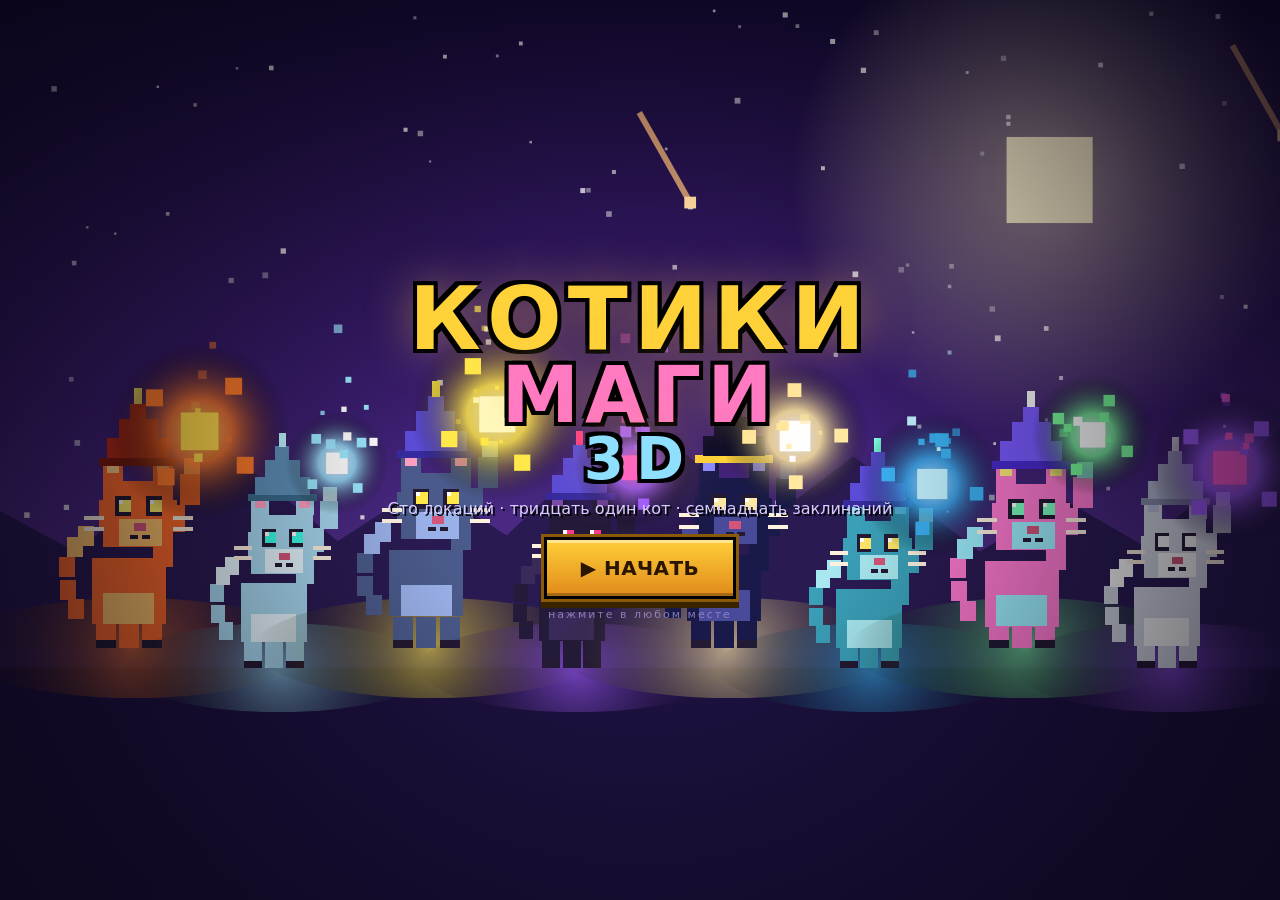
==== igra.html @ 692558d0 "Add files via upload" ====
<!DOCTYPE html>
<!--
  КОТИКИ МАГИ 3D — вся игра в одном файле.
  Открывается двойным щелчком, интернет не нужен.
  Сервер и совместная игра сюда не помещаются:
  для них запускайте ИГРАТЬ.bat из папки игры.
-->

<html lang="ru">
<head>
<meta charset="utf-8">
<meta http-equiv="Cache-Control" content="no-cache, no-store, must-revalidate">
<meta name="viewport" content="width=device-width, initial-scale=1, user-scalable=no, viewport-fit=cover">

<title>Котики Маги 3D — пиксельная 3D-игра про котов-магов</title>

<!-- Чтобы игру находили поисковики и красиво показывали ссылки -->
<meta name="description" content="Котики Маги 3D — бесплатная браузерная игра: 130 локаций, 31 кот-маг, 17 заклинаний, питомцы и совместная игра с друзьями. Играть прямо в браузере, без установки.">
<meta name="keywords" content="котики маги 3d, игра про котов, браузерная игра, пиксельная 3d игра, играть бесплатно, коты маги, воксельная игра">
<meta name="author" content="Котики Маги 3D">
<meta name="theme-color" content="#2a1a5a">
<link rel="canonical" href="./">

<!-- Карточка при отправке ссылки в мессенджер или соцсеть -->
<meta property="og:type" content="website">
<meta property="og:site_name" content="Котики Маги 3D">
<meta property="og:title" content="Котики Маги 3D — играть бесплатно в браузере">
<meta property="og:description" content="130 локаций, 31 кот-маг, 17 заклинаний и игра вдвоём. Открыл и играешь — ничего скачивать не нужно.">
<meta property="og:image" content="cover.png">
<meta property="og:locale" content="ru_RU">
<meta name="twitter:card" content="summary_large_image">
<meta name="twitter:title" content="Котики Маги 3D">
<meta name="twitter:description" content="Пиксельная 3D-игра про котов-магов. Играть в браузере бесплатно.">
<meta name="twitter:image" content="cover.png">

<!-- Чтобы игру можно было поставить значком на телефон -->
<link rel="manifest" href="manifest.json">
<link rel="apple-touch-icon" href="icon-192.png">
<meta name="mobile-web-app-capable" content="yes">
<meta name="apple-mobile-web-app-capable" content="yes">
<meta name="apple-mobile-web-app-status-bar-style" content="black-translucent">
<meta name="apple-mobile-web-app-title" content="Котики Маги 3D">
<link rel="icon" href="data:image/svg+xml,<svg xmlns='http://www.w3.org/2000/svg' viewBox='0 0 100 100'><text y='.9em' font-size='90'>🐱</text></svg>">
<style>
/* ============================================================
   КОТИКИ МАГИ 3D — интерфейс (пиксельно-кубический стиль)
   ============================================================ */
:root{
  --ink:#0d0a1a;
  --ink2:#171130;
  --panel:#1d1640;
  --panel2:#261c52;
  --gold:#ffd23a;
  --gold-d:#c9971a;
  --mint:#6ae0a8;
  --pink:#ff7ac0;
  --cyan:#6ae0ff;
  --red:#ff4a5a;
  --orange:#ff9a3a;
  --violet:#a06aff;
  --text:#f2ecff;
  --dim:#a79cd0;
  --edge:#000;
}

*{box-sizing:border-box;margin:0;padding:0}
html,body{width:100%;height:100%;overflow:hidden;background:#05040c}
body{
  font-family:"Trebuchet MS","Segoe UI Semibold","Segoe UI",system-ui,sans-serif;
  color:var(--text);
  -webkit-font-smoothing:none;
  user-select:none;
  cursor:default;
}
#app{position:fixed;inset:0}

canvas#gl{position:absolute;inset:0;width:100%;height:100%;display:block;image-rendering:pixelated;image-rendering:crisp-edges}
canvas#fx{position:absolute;inset:0;width:100%;height:100%;display:block;pointer-events:none;image-rendering:pixelated}

.hidden{display:none !important}

/* ---------- общие кнопки ---------- */
.btn{
  font:inherit;font-weight:700;font-size:17px;letter-spacing:.4px;
  color:var(--text);
  background:linear-gradient(180deg,var(--panel2),var(--panel));
  border:0;padding:11px 20px;cursor:pointer;
  box-shadow:
    0 0 0 3px var(--edge),
    0 0 0 6px #3a2d78,
    0 6px 0 6px #120c2c,
    inset 0 3px 0 rgba(255,255,255,.13),
    inset 0 -3px 0 rgba(0,0,0,.35);
  transition:transform .06s, filter .12s;
  image-rendering:pixelated;
}
.btn:hover{filter:brightness(1.22);transform:translateY(-2px)}
.btn:active{transform:translateY(2px);box-shadow:0 0 0 3px var(--edge),0 0 0 6px #3a2d78,0 2px 0 6px #120c2c,inset 0 3px 0 rgba(0,0,0,.3)}
.btn:disabled{filter:grayscale(.8) brightness(.6);cursor:not-allowed;transform:none}
.btn-big{font-size:24px;padding:16px 34px;
  background:linear-gradient(180deg,#ffcf3a,#e08a1a);color:#2a1600;
  box-shadow:0 0 0 3px var(--edge),0 0 0 6px #8a5a08,0 6px 0 6px #3a2400,inset 0 3px 0 rgba(255,255,255,.45),inset 0 -3px 0 rgba(0,0,0,.25)}
.btn-danger{background:linear-gradient(180deg,#ff5a6a,#b02030);box-shadow:0 0 0 3px var(--edge),0 0 0 6px #7a1420,0 6px 0 6px #3a0a10,inset 0 3px 0 rgba(255,255,255,.25)}
.btn-good{background:linear-gradient(180deg,#6ae0a8,#2a9a68);color:#062218;box-shadow:0 0 0 3px var(--edge),0 0 0 6px #1c6a48,0 6px 0 6px #072c1e,inset 0 3px 0 rgba(255,255,255,.35)}
.btn-ghost{background:linear-gradient(180deg,#2a2350,#1a1438);font-size:15px;padding:9px 16px}
.btn-back{font-size:15px;padding:8px 14px}
.btn-sm{font-size:14px;padding:7px 12px}

kbd{
  display:inline-block;background:#2a2150;border:0;padding:1px 7px;margin:0 1px;
  font:inherit;font-size:.86em;font-weight:700;color:var(--gold);
  box-shadow:0 0 0 2px #000,0 2px 0 2px #0d0a20;
}

/* ============================================================
   HUD
   ============================================================ */
#hud{position:absolute;inset:0;pointer-events:none;z-index:5}

#hud-tl{position:absolute;left:18px;top:16px;display:flex;gap:12px;align-items:flex-start}
.cat-badge{
  width:62px;height:62px;display:grid;place-items:center;font-size:34px;
  background:linear-gradient(180deg,#3a2d78,#221a4e);
  box-shadow:0 0 0 3px #000,0 0 0 6px var(--gold),0 0 22px rgba(255,210,60,.3);
}
.bars{display:flex;flex-direction:column;gap:5px}
.bar{
  position:relative;width:246px;height:20px;background:#0c0820;
  box-shadow:0 0 0 3px #000, inset 0 0 0 2px #2a2050;
  overflow:hidden;
}
.bar i{display:block;height:100%;width:100%;transition:width .18s ease-out;
  background-size:14px 100%;
  background-image:linear-gradient(90deg,rgba(255,255,255,.16) 0 2px,transparent 2px 14px);
}
.bar span{position:absolute;inset:0;display:grid;place-items:center;font-size:12.5px;font-weight:700;
  text-shadow:1px 1px 0 #000,-1px 1px 0 #000,1px -1px 0 #000,-1px -1px 0 #000;letter-spacing:.3px}
.bar-hp i{background-color:#ff3a52}
.bar-mana i{background-color:#3a8aff}
.bar-energy i{background-color:#ffc42a}
.bar-xp{height:13px;width:246px}
.bar-xp i{background-color:#8affc0}
.bar-xp span{font-size:10.5px}

#hud-tr{position:absolute;right:18px;top:16px;display:flex;flex-direction:column;gap:8px;align-items:flex-end}
.chip{
  display:inline-flex;align-items:center;gap:7px;padding:7px 13px;font-weight:800;font-size:16px;
  background:linear-gradient(180deg,#2a2158,#1a1440);
  box-shadow:0 0 0 3px #000,0 0 0 5px #3a2d78;
}
.chip-gold{color:var(--gold)}
.chip-key{color:#ffe08a}
.chip-sp{color:var(--mint)}

#objectives{
  margin-top:4px;min-width:220px;padding:11px 14px;font-size:14.5px;line-height:1.65;
  background:rgba(13,10,26,.74);
  box-shadow:0 0 0 3px #000,0 0 0 5px #3a2d78;
}
#objectives .obj{display:flex;justify-content:space-between;gap:16px}
#objectives .obj b{color:var(--gold)}
#objectives .obj.done b{color:var(--mint)}
#objectives .obj-title{color:var(--cyan);font-weight:800;margin-bottom:5px;font-size:13px;letter-spacing:.5px}

#climate{
  position:absolute;left:18px;top:104px;display:flex;align-items:center;gap:8px;
  padding:5px 12px;background:rgba(13,10,26,.80);box-shadow:0 0 0 2px #000,0 0 0 4px #3a2d78;
  font-size:13px;font-weight:800;white-space:nowrap;
}
#climate.cold{box-shadow:0 0 0 2px #000,0 0 0 4px #4ac8ff}
#climate.hot{box-shadow:0 0 0 2px #000,0 0 0 4px #ff7a2a}
#climate.danger{animation:clpulse .7s ease-in-out infinite}
@keyframes clpulse{0%,100%{filter:brightness(1)}50%{filter:brightness(1.7)}}
.cl-icons{font-size:16px;letter-spacing:1px}
.cl-icons .off{opacity:.22;filter:grayscale(1)}
.cl-label{color:var(--dim);font-size:12px}
.cl-label b{color:var(--text)}

#hud-status{position:absolute;left:18px;top:142px;display:flex;flex-direction:column;gap:5px;font-size:14px;font-weight:700}
.st-tag{padding:4px 11px;background:rgba(13,10,26,.78);box-shadow:0 0 0 2px #000;display:inline-flex;gap:7px;align-items:center;width:max-content}
.st-speed{color:var(--cyan)}
.st-hide{color:var(--mint)}
.st-burn{color:var(--orange)}
.st-freeze{color:var(--cyan)}
.st-poison{color:#9de04a}
.st-rest{color:var(--pink)}
.st-dash{color:#ffd8a0}
@keyframes pop{0%{transform:scale(1)}40%{transform:scale(1.28)}100%{transform:scale(1)}}
.pop{animation:pop .3s}

#hud-buttons{position:absolute;left:50%;top:16px;transform:translateX(-50%);display:flex;gap:8px;pointer-events:auto}
.hbtn{
  width:48px;height:48px;font-size:22px;line-height:1;cursor:pointer;border:0;
  touch-action:manipulation;
  background:linear-gradient(180deg,#2a2158,#171038);color:var(--text);
  box-shadow:0 0 0 3px #000,0 0 0 5px #3a2d78,0 4px 0 5px #120c2c;
  transition:transform .07s,filter .12s;
}
.hbtn:hover{filter:brightness(1.35);transform:translateY(-2px)}
.hbtn:active{transform:translateY(2px)}

/* ---------- компактные сворачиваемые панели ---------- */
#hud{--hud-scale:1}
.hudbar{
  position:absolute;display:flex;flex-direction:column;align-items:center;gap:4px;
  pointer-events:auto;z-index:6;
}
.hudbar.pos-bc{left:50%;bottom:12px;transform:translateX(-50%) scale(var(--hud-scale));transform-origin:bottom center}
.hudbar.pos-bl{left:14px;bottom:12px;transform:scale(var(--hud-scale));transform-origin:bottom left}
.hudbar.pos-br{right:14px;bottom:12px;transform:scale(var(--hud-scale));transform-origin:bottom right}
.hudbar.pos-lm{left:14px;top:52%;transform:translateY(-50%) scale(var(--hud-scale));transform-origin:left center}
.hudbar.pos-rm{right:14px;top:52%;transform:translateY(-50%) scale(var(--hud-scale));transform-origin:right center}
.hudbar.pos-lm .bar-body,.hudbar.pos-rm .bar-body{flex-direction:column}
.hudbar.pos-lm .bar-view,.hudbar.pos-rm .bar-view{flex-direction:column}
.hudbar.pos-lm .bar-nav,.hudbar.pos-rm .bar-nav{width:100%}

.bar-body{display:flex;align-items:center;gap:5px}
.bar-view{display:flex;gap:6px;flex-wrap:wrap;justify-content:center;
  max-width:min(78vw,900px);max-height:70vh;align-content:center}
.bar-nav{
  font:inherit;font-weight:800;font-size:15px;line-height:1;color:var(--gold);
  background:linear-gradient(180deg,#2a2158,#171038);border:0;cursor:pointer;
  padding:0;width:22px;height:52px;
  box-shadow:0 0 0 2px #000,0 0 0 4px #3a2d78;
}
.bar-nav:hover{filter:brightness(1.4)}
.bar-nav:active{transform:translateY(1px)}

.bar-foot{display:flex;align-items:center;gap:6px}
.bar-label{
  font-size:12px;font-weight:800;color:var(--cyan);white-space:nowrap;
  background:rgba(10,8,20,.72);padding:2px 8px;box-shadow:0 0 0 2px #000;
  max-width:170px;overflow:hidden;text-overflow:ellipsis;
}
.bar-toggle{
  font:inherit;font-weight:800;font-size:12px;line-height:1;color:var(--text);
  background:linear-gradient(180deg,#2a2158,#171038);border:0;cursor:pointer;
  padding:3px 10px;box-shadow:0 0 0 2px #000,0 0 0 4px #3a2d78;
}
.bar-toggle:hover{filter:brightness(1.4)}
.hudbar.collapsed .bar-nav{display:none}
.hudbar.collapsed .bar-label{display:none}

/* плитка (заклинание или способность) */
.tile{
  width:54px;height:54px;position:relative;display:grid;place-items:center;font-size:25px;
  background:linear-gradient(180deg,#2a2158,#171038);
  box-shadow:0 0 0 2px #000,0 0 0 4px #3a2d78;cursor:pointer;
}
.tile:hover{filter:brightness(1.25)}
.tile .k{position:absolute;top:1px;left:4px;font-size:10px;font-weight:800;color:var(--dim)}
.tile .cost{position:absolute;bottom:1px;right:4px;font-size:10px;font-weight:800;color:#7ab8ff}
.tile .cdn{position:absolute;bottom:1px;right:4px;font-size:10px;font-weight:800;color:#ff9a9a}
.tile .cd{position:absolute;inset:0;background:rgba(0,0,0,.74);transform-origin:bottom;pointer-events:none}
.tile.sel{box-shadow:0 0 0 2px #000,0 0 0 4px var(--gold),0 0 16px rgba(255,210,60,.6);transform:translateY(-4px)}
.tile.no-mana{filter:grayscale(.7) brightness(.62)}
.tile.ready{box-shadow:0 0 0 2px #000,0 0 0 4px var(--mint)}
.tile.on{box-shadow:0 0 0 2px #000,0 0 0 4px var(--gold),0 0 16px rgba(255,210,60,.65)}

#hud-controls{
  position:absolute;left:50%;top:150px;transform:translateX(-50%);
  font-size:12px;color:#bdb2e0;max-width:76vw;text-align:center;line-height:1.7;
  background:rgba(10,8,20,.62);padding:5px 14px;box-shadow:0 0 0 2px #000;
  transition:opacity .8s;
}
#hud-controls.faded{opacity:0;pointer-events:none}

#hurt-vignette{position:absolute;inset:0;pointer-events:none;opacity:0;
  background:radial-gradient(ellipse at center,transparent 45%,rgba(255,20,50,.75) 100%);
  transition:opacity .32s}
#hide-vignette{position:absolute;inset:0;pointer-events:none;opacity:0;
  background:radial-gradient(ellipse at center,transparent 40%,rgba(20,80,40,.72) 100%);
  transition:opacity .5s}

/* ============================================================
   ЭКРАНЫ
   ============================================================ */
#screens{position:absolute;inset:0;z-index:10;pointer-events:none}
.screen{position:absolute;inset:0;display:none;place-items:center;pointer-events:auto;overflow:auto;padding:24px}
.screen.active{display:grid}
.screen.dim{background:rgba(6,4,14,.82)}
#scr-locations.active,#scr-shop.active,#scr-pets.active,#scr-skills.active,
#scr-cats.active,#scr-inv.active,#scr-settings.active,#scr-help.active,#scr-loading.active{
  background:
    radial-gradient(1200px 700px at 50% -10%,rgba(120,80,220,.42),transparent 65%),
    linear-gradient(180deg,rgba(18,12,44,.94),rgba(7,5,15,.97));
}
/* главное меню — сквозь него видно живую 3D-сцену с котом */
#scr-menu.active{
  background:
    radial-gradient(900px 600px at 50% 8%,rgba(120,80,220,.30),transparent 70%),
    linear-gradient(180deg,rgba(14,9,34,.72) 0%,rgba(14,9,34,.35) 42%,rgba(7,5,15,.80) 100%);
  align-content:start;
  padding-top:min(7vh,70px);
}

/* ---------- главное меню ---------- */
.menu-wrap{text-align:center;padding:20px}
.title{font-size:clamp(46px,9vw,110px);line-height:.94;letter-spacing:5px;margin-bottom:6px;display:flex;flex-direction:column}
.title span{display:block;text-shadow:
   4px 0 0 #000,-4px 0 0 #000,0 4px 0 #000,0 -4px 0 #000,
   4px 4px 0 #000,-4px -4px 0 #000,4px -4px 0 #000,-4px 4px 0 #000,
   0 10px 0 #2a1a60, 0 16px 26px rgba(0,0,0,.6);}
.title .t1{color:var(--gold)}
.title .t2{color:var(--pink)}
.title .t3{color:var(--cyan);font-size:.5em;letter-spacing:14px;margin-top:2px}
.subtitle{color:var(--dim);font-size:17px;margin-bottom:30px;letter-spacing:.6px}
.menu-buttons{display:flex;flex-wrap:wrap;gap:13px;justify-content:center;max-width:640px;margin:0 auto}
.menu-buttons .btn-big{flex-basis:100%;margin-bottom:8px}
.menu-stats{margin-top:26px;color:var(--dim);font-size:14px;line-height:1.9}
.menu-stats b{color:var(--gold)}

/* ---------- панели ---------- */
.panel{
  width:min(840px,96vw);max-height:92vh;display:flex;flex-direction:column;
  background:linear-gradient(180deg,#1d1640,#140e30);
  box-shadow:0 0 0 4px #000,0 0 0 8px #3a2d78,0 18px 0 8px rgba(0,0,0,.45),0 0 60px rgba(120,80,220,.25);
}
.panel-wide{width:min(1180px,97vw)}
.panel-narrow{width:min(480px,94vw)}
.panel-head{display:flex;align-items:center;gap:16px;padding:14px 18px;background:rgba(0,0,0,.32);box-shadow:inset 0 -3px 0 #3a2d78}
.panel-head h2{flex:1;text-align:center;font-size:23px;letter-spacing:2.4px;color:var(--gold);
  text-shadow:2px 2px 0 #000,-2px 2px 0 #000,2px -2px 0 #000,-2px -2px 0 #000}
.head-right{min-width:120px;display:flex;justify-content:flex-end}
.panel-body{padding:18px;overflow-y:auto;overflow-x:hidden}
.panel-body.col{display:flex;flex-direction:column;gap:12px;align-items:stretch}

.panel-body::-webkit-scrollbar{width:14px}
.panel-body::-webkit-scrollbar-track{background:#0c0820}
.panel-body::-webkit-scrollbar-thumb{background:#3a2d78;box-shadow:inset 0 0 0 2px #000}

/* ---------- вкладки ---------- */
.tabs{display:flex;gap:6px;padding:12px 18px 0;flex-wrap:wrap}
.tab{font:inherit;font-weight:700;font-size:15px;color:var(--dim);background:#1a1438;border:0;padding:9px 17px;cursor:pointer;
  box-shadow:0 0 0 2px #000}
.tab:hover{color:var(--text);background:#241c50}
.tab.active{color:#2a1600;background:linear-gradient(180deg,#ffcf3a,#e0a01a);box-shadow:0 0 0 2px #000,0 0 0 4px #8a5a08}

/* ---------- локации ---------- */
.loc-legend{display:flex;gap:20px;justify-content:center;padding:10px;font-size:13.5px;color:var(--dim)}
.loc-legend .dot{display:inline-block;width:12px;height:12px;margin-right:5px;box-shadow:0 0 0 2px #000;vertical-align:-1px}
.dot.done{background:var(--mint)}.dot.open{background:var(--gold)}.dot.lock{background:#4a4270}.dot.boss{background:var(--red)}

.region{margin-bottom:22px}
.region-head{display:flex;align-items:center;gap:12px;margin-bottom:10px;padding-bottom:6px;box-shadow:inset 0 -2px 0 #3a2d78}
.region-head h3{font-size:18px;letter-spacing:1.2px;color:var(--cyan)}
.region-head .prog{margin-left:auto;font-size:13px;color:var(--dim)}
.loc-grid{display:grid;grid-template-columns:repeat(10,1fr);gap:8px}
@media(max-width:900px){.loc-grid{grid-template-columns:repeat(5,1fr)}}
.loc{
  position:relative;aspect-ratio:1;display:flex;flex-direction:column;align-items:center;justify-content:center;
  background:linear-gradient(180deg,#2a2158,#181038);cursor:pointer;font-weight:800;
  box-shadow:0 0 0 2px #000,0 0 0 4px #3a2d78;transition:transform .08s,filter .12s;
}
.loc:hover{transform:translateY(-3px) scale(1.05);filter:brightness(1.3);z-index:2}
.loc .n{font-size:20px}
.loc .st{font-size:11px;letter-spacing:-1px;color:var(--gold);height:12px}
.loc.locked{filter:grayscale(.9) brightness(.45);cursor:not-allowed}
.loc.locked:hover{transform:none}
.loc.open{box-shadow:0 0 0 2px #000,0 0 0 4px var(--gold)}
.loc.done{background:linear-gradient(180deg,#2a6a52,#14402e);box-shadow:0 0 0 2px #000,0 0 0 4px var(--mint)}
.loc.boss{background:linear-gradient(180deg,#6a1a2a,#3a0a18);box-shadow:0 0 0 2px #000,0 0 0 4px var(--red)}
.loc.boss.done{background:linear-gradient(180deg,#6a4a1a,#3a2a08);box-shadow:0 0 0 2px #000,0 0 0 4px var(--gold)}
.loc .crown{position:absolute;top:-8px;font-size:14px}

/* экран котов: слева живой 3D-персонаж, справа список */
#scr-cats.active{
  justify-items:end;
  background:linear-gradient(90deg,
    rgba(14,9,34,.15) 0%,rgba(14,9,34,.35) 30%,rgba(9,6,20,.90) 52%,rgba(7,5,15,.96) 100%);
}
#scr-cats .panel{width:min(680px,58vw)}
/* на преображении и в магазине кот стоит там же, слева */
#scr-dress.active,#scr-shop.active{
  justify-items:end;
  background:linear-gradient(90deg,
    rgba(14,9,34,.15) 0%,rgba(14,9,34,.35) 26%,rgba(9,6,20,.90) 48%,rgba(7,5,15,.96) 100%);
}
#scr-dress .panel{width:min(620px,54vw)}
#scr-shop .panel{width:min(760px,62vw)}
@media(max-width:900px){
  #scr-cats.active{justify-items:center;background:linear-gradient(180deg,rgba(14,9,34,.3) 0%,rgba(7,5,15,.95) 30%)}
  #scr-cats .panel{width:min(840px,96vw)}
  #scr-dress.active,#scr-shop.active{justify-items:center;
    background:linear-gradient(180deg,rgba(14,9,34,.3) 0%,rgba(7,5,15,.95) 32%)}
  #scr-dress .panel,#scr-shop .panel{width:min(840px,96vw)}
}

/* ---------- карточки (магазин / питомцы / коты) ---------- */
.cards{display:grid;grid-template-columns:repeat(auto-fill,minmax(268px,1fr));gap:14px}
.card{
  display:flex;gap:12px;padding:13px;background:linear-gradient(180deg,#241c50,#181038);
  box-shadow:0 0 0 2px #000,0 0 0 4px #3a2d78;
}
.card.owned{box-shadow:0 0 0 2px #000,0 0 0 4px var(--mint)}
.card.locked{filter:grayscale(.55) brightness(.75)}
.card .ico{width:56px;height:56px;min-width:56px;display:grid;place-items:center;font-size:30px;
  background:#0e0a22;box-shadow:0 0 0 2px #000}
.card .info{flex:1;min-width:0}
.card .nm{font-weight:800;font-size:16px;margin-bottom:3px;color:var(--text)}
.card .ds{font-size:12.5px;color:var(--dim);line-height:1.45;margin-bottom:8px}
.card .row{display:flex;align-items:center;gap:8px;flex-wrap:wrap}
.price{color:var(--gold);font-weight:800;font-size:15px}
.tagline{font-size:12px;color:var(--mint);font-weight:700}
.tag-lock{font-size:12px;color:var(--dim)}

/* ---------- слоты питомцев ---------- */
.slots{display:flex;gap:14px;justify-content:center;padding:16px 18px 4px}
.slot{
  width:120px;height:132px;display:flex;flex-direction:column;align-items:center;justify-content:center;gap:5px;
  background:linear-gradient(180deg,#241c50,#141030);cursor:pointer;
  box-shadow:0 0 0 2px #000,0 0 0 4px #3a2d78;position:relative;
}
.slot.filled{box-shadow:0 0 0 2px #000,0 0 0 4px var(--mint)}
.slot .em{font-size:34px}
.slot .nm{font-size:12.5px;font-weight:800;text-align:center;padding:0 4px}
.slot .lv{font-size:11px;color:var(--gold)}
.slot .empty{font-size:12.5px;color:var(--dim)}
.slot .x{position:absolute;top:2px;right:5px;font-size:14px;color:var(--red);font-weight:800}

.petbar{height:8px;width:90px;background:#0c0820;box-shadow:0 0 0 2px #000;margin-top:2px}
.petbar i{display:block;height:100%;background:#8affc0}

/* ---------- навыки ---------- */
.skill{display:flex;align-items:center;gap:14px;padding:12px;margin-bottom:10px;
  background:linear-gradient(180deg,#241c50,#181038);box-shadow:0 0 0 2px #000,0 0 0 4px #3a2d78}
.skill .ico{width:48px;height:48px;min-width:48px;display:grid;place-items:center;font-size:25px;background:#0e0a22;box-shadow:0 0 0 2px #000}
.skill .info{flex:1}
.skill .nm{font-weight:800;font-size:16px}
.skill .ds{font-size:12.5px;color:var(--dim)}
.pips{display:flex;gap:3px;margin-top:6px;flex-wrap:wrap}
.pip{width:11px;height:11px;background:#2a2050;box-shadow:0 0 0 2px #000}
.pip.on{background:var(--mint)}

/* ---------- инвентарь ---------- */
.inv-grid{display:grid;grid-template-columns:repeat(auto-fill,minmax(96px,1fr));gap:10px}
.islot{
  position:relative;aspect-ratio:1;display:flex;flex-direction:column;align-items:center;justify-content:center;gap:3px;
  background:linear-gradient(180deg,#241c50,#141030);box-shadow:0 0 0 2px #000,0 0 0 4px #3a2d78;cursor:pointer;
}
.islot:hover{filter:brightness(1.3)}
.islot .em{font-size:29px}
.islot .nm{font-size:10.5px;text-align:center;color:var(--dim);padding:0 3px;line-height:1.15}
.islot .n{position:absolute;bottom:2px;right:5px;font-weight:800;font-size:13px;color:var(--gold)}
.empty-note{color:var(--dim);text-align:center;padding:40px;font-size:16px}

/* ---------- настройки ---------- */
.set{display:flex;align-items:center;gap:14px;padding:11px 4px;box-shadow:inset 0 -2px 0 #2a2050}
.set label{flex:1;font-weight:700;font-size:15px}
.set input[type=range]{width:210px;accent-color:var(--gold)}
.set .val{width:64px;text-align:right;color:var(--gold);font-weight:800}
.seg{display:flex;gap:5px}
.seg button{font:inherit;font-weight:700;font-size:14px;color:var(--dim);background:#1a1438;border:0;padding:7px 14px;cursor:pointer;box-shadow:0 0 0 2px #000}
.seg button.on{color:#2a1600;background:linear-gradient(180deg,#ffcf3a,#e0a01a)}

/* ---------- помощь ---------- */
.keys-grid{display:grid;grid-template-columns:repeat(auto-fill,minmax(300px,1fr));gap:9px}
.krow{display:flex;align-items:center;gap:12px;padding:9px 12px;background:rgba(0,0,0,.28);box-shadow:0 0 0 2px #000}
.krow .k{min-width:104px;text-align:center}
.krow .d{font-size:14px;color:var(--dim)}
.help-note{margin:16px 0 8px;color:var(--cyan);font-weight:800;font-size:16px;letter-spacing:1px}
.help-p{font-size:14.5px;color:var(--dim);line-height:1.75;margin-bottom:10px}
.help-p b{color:var(--gold)}

/* ---------- победа / поражение ---------- */
.stars{font-size:42px;text-align:center;letter-spacing:8px;margin:6px 0 12px}
.result-rows{display:flex;flex-direction:column;gap:7px;margin-bottom:14px}
.rrow{display:flex;justify-content:space-between;padding:7px 12px;background:rgba(0,0,0,.3);box-shadow:0 0 0 2px #000;font-size:15px}
.rrow b{color:var(--gold)}
.death-reason{text-align:center;color:var(--dim);font-size:15.5px;margin-bottom:12px;line-height:1.6}

/* ---------- загрузка ---------- */
.loading{text-align:center}
.loading-cat{font-size:76px;animation:hop .7s infinite ease-in-out}
@keyframes hop{0%,100%{transform:translateY(0) scaleY(1)}45%{transform:translateY(-22px) scaleY(1.06)}}
.loading-text{margin-top:12px;color:var(--gold);font-size:19px;letter-spacing:1.4px}
.loading-bar{margin:18px auto 0;width:280px;height:16px;background:#0c0820;box-shadow:0 0 0 3px #000}
.loading-bar i{display:block;height:100%;width:0;background:linear-gradient(90deg,#ffd23a,#ff7ac0);transition:width .2s}

/* ---------- уведомления ---------- */
#toasts{position:absolute;left:50%;top:88px;transform:translateX(-50%);z-index:20;
  display:flex;flex-direction:column;gap:7px;align-items:center;pointer-events:none}
.toast{
  padding:10px 20px;font-weight:700;font-size:15.5px;background:rgba(13,10,26,.93);
  box-shadow:0 0 0 3px #000,0 0 0 5px #3a2d78;
  animation:tin .28s ease-out;white-space:nowrap;max-width:90vw;overflow:hidden;text-overflow:ellipsis;
}
@keyframes tin{from{opacity:0;transform:translateY(-14px) scale(.94)}to{opacity:1;transform:none}}
.toast.good{box-shadow:0 0 0 3px #000,0 0 0 5px var(--mint);color:var(--mint)}
.toast.warn{box-shadow:0 0 0 3px #000,0 0 0 5px var(--orange);color:var(--orange)}
.toast.bad{box-shadow:0 0 0 3px #000,0 0 0 5px var(--red);color:#ff8a9a}
.toast.info{color:var(--cyan)}
.toast.fade{opacity:0;transition:opacity .4s,transform .4s;transform:translateY(-10px)}

#bigmsg{position:absolute;inset:0;display:grid;place-items:center;z-index:22;pointer-events:none;
  background:radial-gradient(circle at center,rgba(255,210,60,.16),transparent 60%)}
.bm-inner{text-align:center;animation:bmin .4s ease-out}
@keyframes bmin{from{opacity:0;transform:scale(.7)}to{opacity:1;transform:none}}
.bm-inner h3{font-size:38px;color:var(--gold);letter-spacing:2px;
  text-shadow:3px 3px 0 #000,-3px 3px 0 #000,3px -3px 0 #000,-3px -3px 0 #000,0 8px 24px rgba(0,0,0,.7)}
.bm-inner p{margin-top:10px;font-size:21px;color:var(--mint);font-weight:700;
  text-shadow:2px 2px 0 #000,-2px 2px 0 #000,2px -2px 0 #000,-2px -2px 0 #000}


/* ---------- колесо и сундуки ---------- */
.wheel-wrap{display:flex;flex-direction:column;align-items:center;gap:14px;margin-bottom:26px}
.wheel-outer{position:relative;width:260px;height:260px}
.wheel{
  width:260px;height:260px;border-radius:50%;
  box-shadow:0 0 0 6px #000,0 0 0 12px var(--gold),0 0 40px rgba(255,210,60,.35);
  transition:transform 4.2s cubic-bezier(.12,.72,.16,1);
}
.wheel-pin{
  position:absolute;left:50%;top:-14px;transform:translateX(-50%);
  width:0;height:0;border-left:15px solid transparent;border-right:15px solid transparent;
  border-top:28px solid var(--gold);filter:drop-shadow(0 0 3px #000);z-index:2;
}
.wheel-hub{
  position:absolute;left:50%;top:50%;transform:translate(-50%,-50%);
  width:74px;height:74px;border-radius:50%;display:grid;place-items:center;font-size:32px;
  background:linear-gradient(180deg,#2a2158,#141030);box-shadow:0 0 0 4px #000,0 0 0 8px var(--gold);
}
.rar-legend{display:flex;flex-wrap:wrap;gap:8px;justify-content:center;margin-bottom:8px}
.rar-chip{display:inline-flex;align-items:center;gap:6px;font-size:12px;font-weight:800;
  padding:3px 10px;background:rgba(0,0,0,.35);box-shadow:0 0 0 2px #000}
.rar-chip i{width:11px;height:11px;box-shadow:0 0 0 2px #000}
.chest-card{position:relative}
.chest-card .ico{font-size:34px}
.chest-odds{font-size:11.5px;color:var(--dim);line-height:1.6;margin-top:5px}
.chest-odds b{color:var(--text)}

/* ---------- экран награды ---------- */
#reveal{position:absolute;inset:0;z-index:40;display:grid;place-items:center;cursor:pointer;
  background:radial-gradient(circle at 50% 55%,rgba(0,0,0,.15),rgba(4,3,10,.92) 70%)}
.rv-glow{position:absolute;inset:0;pointer-events:none;
  background:radial-gradient(circle at 50% 58%,var(--rv) 0%,transparent 55%);
  opacity:.55;animation:rvpulse 2.4s ease-in-out infinite}
@keyframes rvpulse{0%,100%{opacity:.4;transform:scale(1)}50%{opacity:.7;transform:scale(1.06)}}
.rv-burst{position:absolute;left:50%;top:58%;width:10px;height:10px;transform:translate(-50%,-50%);
  border-radius:50%;box-shadow:0 0 0 0 var(--rv);pointer-events:none}
.rv-burst.go{animation:rvburst .7s ease-out}
@keyframes rvburst{0%{box-shadow:0 0 0 0 var(--rv);opacity:.9}100%{box-shadow:0 0 0 640px transparent;opacity:0}}
.rv-top{position:absolute;top:9%;left:0;right:0;text-align:center;pointer-events:none}
.rv-rarity{font-size:clamp(24px,4.6vw,52px);font-weight:800;letter-spacing:7px;color:var(--rv);
  text-shadow:3px 3px 0 #000,-3px 3px 0 #000,3px -3px 0 #000,-3px -3px 0 #000,0 0 30px var(--rv);
  opacity:0;animation:rvin .5s .1s forwards}
.rv-bottom{position:absolute;bottom:9%;left:0;right:0;text-align:center;pointer-events:none;padding:0 16px}
.rv-name{font-size:clamp(22px,3.6vw,40px);font-weight:800;color:#fff;letter-spacing:2px;
  text-shadow:3px 3px 0 #000,-3px 3px 0 #000,3px -3px 0 #000,-3px -3px 0 #000;
  opacity:0;animation:rvin .5s .25s forwards}
.rv-desc{margin-top:8px;font-size:15px;color:var(--dim);max-width:640px;margin-left:auto;margin-right:auto;
  opacity:0;animation:rvin .5s .4s forwards}
.rv-hint{margin-top:14px;font-size:13px;color:#8f86b8;opacity:0;animation:rvin .5s 1.1s forwards}
@keyframes rvin{from{opacity:0;transform:translateY(14px)}to{opacity:1;transform:none}}
.rv-queue{position:absolute;top:14px;right:18px;font-size:14px;font-weight:800;color:var(--gold);
  background:rgba(0,0,0,.5);padding:4px 12px;box-shadow:0 0 0 2px #000}
.rv-icon{font-size:clamp(70px,13vw,150px);filter:drop-shadow(0 0 24px var(--rv))}

/* ---------- слоты сохранений ---------- */
.slot-row{display:flex;align-items:center;gap:14px;padding:14px;margin-bottom:12px;
  background:linear-gradient(180deg,#241c50,#181038);box-shadow:0 0 0 2px #000,0 0 0 4px #3a2d78}
.slot-row.active{box-shadow:0 0 0 2px #000,0 0 0 4px var(--mint)}
.slot-row.empty{filter:grayscale(.4) brightness(.85)}
.slot-row .ico{width:56px;height:56px;min-width:56px;display:grid;place-items:center;font-size:28px;
  background:#0e0a22;box-shadow:0 0 0 2px #000}
.slot-row .info{flex:1;min-width:0}
.slot-row .nm{font-weight:800;font-size:17px}
.slot-row .ds{font-size:12.5px;color:var(--dim);line-height:1.6}

.chip-paw{box-shadow:0 0 0 2px #000,0 0 0 4px var(--mint)}
.chip-sky{box-shadow:0 0 0 2px #000,0 0 0 4px #4a6bd8}
.cat-grow{margin-top:8px;padding:7px 9px;background:rgba(0,0,0,.25);box-shadow:inset 0 0 0 2px #2a2150}
.cat-grow .ch{font-size:11.5px;color:var(--gold);font-weight:800}
.cat-grow .sk{font-size:11.5px;color:var(--mint);line-height:1.5;margin-top:2px}
.cat-grow .lvl{font-size:11px;color:var(--dim);margin-top:3px}
.btn-menu{background:linear-gradient(180deg,#3d2f7a,#2a1f58)}
.btn-home{background:linear-gradient(180deg,#2f6b3d,#1f4a2a)}
.menu-grid{display:grid;grid-template-columns:repeat(auto-fill,minmax(210px,1fr));gap:10px}
.menu-grid .btn{width:100%;text-align:left}
body[data-device="phone"] .menu-grid{grid-template-columns:1fr 1fr;gap:7px}
body[data-device="phone"] .menu-grid .btn{font-size:12px;padding:10px 8px;text-align:center}
.menu-ver{margin-top:8px;font-size:10.5px;color:var(--dim);letter-spacing:1px;opacity:.7}
.room-top{margin-bottom:14px}
.room-top .btn{width:100%;margin-bottom:8px}
.room-list{margin-top:10px}
.q-row .dim{color:var(--dim);font-weight:600;font-size:12px}
.ep-shot.sel{box-shadow:0 0 0 2px #000,0 0 0 4px var(--gold)}
.islot.sel{box-shadow:0 0 0 2px #000,0 0 0 4px var(--gold);transform:translateY(-2px)}
.inv-act{display:flex;align-items:center;gap:12px;flex-wrap:wrap;padding:12px;margin-top:12px;
  background:linear-gradient(180deg,#241c50,#181038);box-shadow:0 0 0 2px #000,0 0 0 4px #3a2d78}
.inv-act.paw{box-shadow:0 0 0 2px #000,0 0 0 4px var(--mint)}
.inv-act .ic{width:48px;height:48px;min-width:48px;display:grid;place-items:center;font-size:26px;
  background:#0e0a22;box-shadow:0 0 0 2px #000}
.inv-act .info{flex:1;min-width:140px}
.inv-act .nm{font-weight:800;font-size:15px}
.inv-act .ds{font-size:12px;color:var(--dim);line-height:1.5}

/* ---------- мини-игры ---------- */
#arena-hud{position:absolute;left:0;right:0;top:0;z-index:14;pointer-events:none;padding:10px;text-align:center}
#arena-hud.hidden{display:none}
.ah-top{display:inline-flex;align-items:center;gap:14px;padding:8px 18px;
  background:rgba(10,8,22,.86);box-shadow:0 0 0 2px #000,0 0 0 4px var(--gold)}
.ah-score{font-size:22px;font-weight:800;color:var(--gold);min-width:34px}
.ah-mid{font-size:15px;font-weight:800;color:var(--text);letter-spacing:1px}
.ah-line{margin-top:7px;font-size:12px;color:#fff;text-shadow:0 2px 0 #000;
  background:rgba(10,8,22,.66);display:inline-block;padding:5px 12px}
.ah-exit{position:absolute;right:12px;top:12px;pointer-events:auto}
body[data-device="phone"] .ah-score{font-size:17px}
body[data-device="phone"] .ah-line{font-size:10.5px}

/* картинка режима */
.srv-where{padding:10px 12px;margin-bottom:10px;text-align:center;
  background:linear-gradient(180deg,#1e2a48,#141d33);box-shadow:0 0 0 2px #000,0 0 0 4px #3a5d9a}
.srv-where .w-t{font-size:10.5px;color:var(--dim);letter-spacing:1px}
.srv-where .w-n{font-size:15px;font-weight:800;color:var(--cyan);margin:2px 0}
.srv-where .w-a{font-size:11px;color:var(--dim);word-break:break-all}
/* в каком сервере кот на самом деле — отдельной строкой, чтобы связь не выдавала себя за игру */
.srv-where .w-in{margin-top:8px;padding-top:7px;border-top:2px solid rgba(0,0,0,.45);
  font-size:12.5px;font-weight:800;color:var(--dim)}
.srv-where .w-in.on{color:var(--mint)}
.mode-in{display:flex;gap:12px;align-items:flex-start}
.mode-pic{display:block;width:100%;height:auto;image-rendering:pixelated;
  box-shadow:0 0 0 2px #000;margin-bottom:8px}
.arena-card{padding:12px;margin-bottom:12px;background:linear-gradient(180deg,#241c50,#181038);
  box-shadow:0 0 0 2px #000,0 0 0 4px #3a2d78}
.arena-card .nm{font-weight:800;font-size:16px;margin-bottom:3px}
.arena-card .ds{font-size:12.5px;color:var(--dim);line-height:1.6;margin-bottom:9px}
.arena-card .btn{width:100%}

/* ---------- кладовка в доме ---------- */
#house-bar{position:absolute;left:0;right:0;top:0;z-index:14;pointer-events:none;padding:10px}
#house-bar.hidden{display:none}
.hb-row{display:flex;gap:8px;justify-content:center;flex-wrap:wrap;margin-bottom:8px}
.hb-btn{
  pointer-events:auto;cursor:pointer;font:inherit;font-size:12.5px;font-weight:800;
  color:var(--text);background:rgba(12,9,26,.86);border:0;padding:9px 13px;
  box-shadow:0 0 0 2px #000,0 0 0 4px #3a2d78;touch-action:manipulation;
}
.hb-btn:hover{box-shadow:0 0 0 2px #000,0 0 0 4px var(--gold)}
.hb-btn b{margin-left:6px;color:var(--gold)}
.hb-ok{box-shadow:0 0 0 2px #000,0 0 0 4px var(--mint)}
.hb-no{box-shadow:0 0 0 2px #000,0 0 0 4px #7a3a4a}
.hb-near .hb-what{color:var(--mint)}
.hb-what{
  pointer-events:none;align-self:center;font-size:12.5px;font-weight:800;color:var(--gold);
  background:rgba(12,9,26,.86);padding:9px 13px;box-shadow:0 0 0 2px #000
}
.hb-list{
  pointer-events:auto;max-width:min(680px,94vw);margin:0 auto;padding:10px;
  display:grid;grid-template-columns:repeat(auto-fill,minmax(96px,1fr));gap:8px;
  background:rgba(10,8,22,.94);box-shadow:0 0 0 2px #000,0 0 0 4px #3a2d78;
  max-height:52vh;overflow-y:auto;
}
.hb-list.hidden{display:none}
.hb-item{
  cursor:pointer;text-align:center;padding:8px 4px;background:#1a1338;
  box-shadow:0 0 0 2px #000;touch-action:manipulation;
}
.hb-item:hover{box-shadow:0 0 0 2px #000,0 0 0 3px var(--gold)}
.hb-item .em{font-size:26px;line-height:1}
.hb-item .nm{font-size:10.5px;margin-top:3px;color:var(--text);line-height:1.3}
.hb-item .n{font-size:10px;color:var(--gold);font-weight:800}
.hb-empty{grid-column:1/-1;text-align:center;font-size:12px;color:var(--dim);padding:10px}
body[data-device="phone"] .hb-btn{font-size:11px;padding:8px 10px}
body[data-device="phone"] .hb-list{grid-template-columns:repeat(auto-fill,minmax(74px,1fr))}

/* ---------- вступительный ролик ---------- */
#cinema{position:absolute;inset:0;z-index:38;pointer-events:none}
#cinema.hidden{display:none}
#cine-fade{position:absolute;inset:0;background:#000;opacity:0;transition:opacity .12s linear}
#cine-bar{position:absolute;left:0;top:0;height:4px;width:100%;background:rgba(0,0,0,.5)}
#cine-bar i{display:block;height:100%;width:0;background:var(--gold);transition:width .2s linear}
#cine-skip{
  position:absolute;right:14px;top:14px;pointer-events:auto;cursor:pointer;
  font:inherit;font-size:13px;font-weight:800;color:var(--text);
  background:rgba(12,9,26,.82);border:0;padding:9px 14px;
  box-shadow:0 0 0 2px #000,0 0 0 4px #3a2d78;touch-action:manipulation;
}
#cine-skip:hover{box-shadow:0 0 0 2px #000,0 0 0 4px var(--gold)}
#cine-band{
  position:absolute;left:0;right:0;bottom:0;padding:26px 20px 24px;
  background:linear-gradient(180deg,rgba(6,4,14,0),rgba(6,4,14,.88) 45%,rgba(6,4,14,.96));
  text-align:center;
}
#cine-text{
  max-width:min(760px,92vw);margin:0 auto;font-size:17px;line-height:1.7;
  color:#fff;text-shadow:0 2px 0 #000,0 0 12px rgba(0,0,0,.9);
  animation:cinein .5s ease-out;
}
@keyframes cinein{from{opacity:0;transform:translateY(8px)}to{opacity:1;transform:none}}
#cine-step{margin-top:8px;font-size:11px;font-weight:800;color:var(--dim);letter-spacing:1px}
body[data-device="phone"] #cine-text{font-size:13px;line-height:1.6}
body[data-device="phone"] #cine-band{padding:18px 14px 16px}
body.touch-mode #cine-skip{font-size:14px;padding:11px 16px}

/* ---------- обучение ---------- */
#tut{position:absolute;inset:0;pointer-events:none;z-index:12}
/* Карточка нарочно маленькая и внизу: она подсказывает, а смотреть
   надо на игру. Точное «дно» ставит сама игра — над панелью заклинаний. */
.tut-card{
  position:absolute;left:50%;bottom:12px;transform:translateX(-50%);
  width:min(560px,94vw);padding:6px 32px 7px;text-align:center;
  background:rgba(13,10,26,.9);box-shadow:0 0 0 2px #000,0 0 0 4px var(--gold);
  animation:tfade .25s ease-out;pointer-events:none;
}
@keyframes tfade{from{opacity:0}to{opacity:1}}
.tut-t{display:flex;align-items:center;justify-content:center;gap:8px;margin-bottom:2px}
.tut-t b{font-size:12px;color:var(--gold);letter-spacing:.5px}
.tut-t .go{font-size:10px;color:var(--mint);font-weight:800;font-style:normal;opacity:.85}
.tut-card p{font-size:11.5px;color:var(--text);line-height:1.5}
.tut-skip{
  position:absolute;right:4px;top:4px;width:26px;height:26px;padding:0;
  font:inherit;font-size:12px;font-weight:800;line-height:1;cursor:pointer;
  color:var(--dim);background:rgba(0,0,0,.5);border:0;box-shadow:0 0 0 2px #000;
  touch-action:manipulation;pointer-events:auto;
}
.tut-skip:hover{color:#fff;background:var(--red)}
.tut-arrow{position:absolute;font-size:34px;transform:translate(-50%,-50%);
  filter:drop-shadow(0 0 6px #000);animation:tarr 1s ease-in-out infinite}
@keyframes tarr{0%,100%{opacity:.75}50%{opacity:1}}

#modal{position:absolute;inset:0;z-index:45;display:grid;place-items:center;
  background:rgba(6,4,14,.86)}
#mo-text{font-size:15.5px;line-height:1.7;text-align:center;color:var(--text)}
.mo-input{
  font:inherit;font-size:16px;font-weight:700;color:var(--text);text-align:center;
  background:#0c0820;border:0;padding:11px 14px;outline:none;
  box-shadow:0 0 0 3px #000,inset 0 0 0 2px #3a2d78;
}
.mo-input:focus{box-shadow:0 0 0 3px #000,inset 0 0 0 2px var(--gold)}
.mo-btns{display:flex;gap:10px;justify-content:center;margin-top:4px}





/* ============================================================
   ТЕЛЕФОН: поворот и ящик с редкими кнопками
   ============================================================ */
#rotate{position:absolute;inset:0;z-index:40;display:none;place-items:center;text-align:center;
  background:linear-gradient(180deg,#2a1a5a,#12081f)}
#rotate.show{display:grid}
.rot-in{max-width:min(420px,88vw);padding:20px}
.rot-ico{font-size:76px;line-height:1;animation:rotspin 2.4s ease-in-out infinite}
@keyframes rotspin{0%,45%{transform:rotate(0)}55%,100%{transform:rotate(90deg)}}
#rotate h2{font-size:22px;letter-spacing:2px;color:var(--gold);margin:12px 0 8px}
#rotate p{font-size:14px;color:var(--dim);line-height:1.7;margin-bottom:16px}

/* ящичек «ещё» */
.tmore-btn{order:99}
.tmore{order:100;display:none;flex-wrap:wrap;gap:6px;justify-content:flex-end;width:100%;
  pointer-events:none;margin-bottom:4px}
.tmore.open{display:flex}
.tmore .tpad{pointer-events:auto;width:54px;height:54px}
.tmore .tpad .ic{font-size:21px}

/* горизонтально: джойстик и кнопки по краям, середина свободна */
@media (orientation:landscape){
  body.touch-mode #touch-stick{left:18px;bottom:16px}
  body.touch-mode #touch-pads{right:16px;bottom:12px;width:min(300px,42vw)}
  body.touch-mode #hud-tl{transform-origin:left top}
  body.touch-mode #spellwrap,body.touch-mode #abilwrap{bottom:auto;top:50%;transform:translateY(-50%)}
}
/* вертикально кнопки крупнее — палец один */
@media (orientation:portrait){
  body.touch-mode #touch-pads{width:min(340px,72vw)}
}


/* ============================================================
   КОШАЧЬИ ВЫХОДКИ
   ============================================================ */
#emote-toggle{position:absolute;right:14px;bottom:194px;z-index:7;width:52px;height:52px;border:0;
  font-size:24px;cursor:pointer;color:var(--text);background:rgba(18,12,40,.66);backdrop-filter:blur(3px);
  box-shadow:0 0 0 2px #000,0 0 0 4px rgba(120,100,200,.5)}
#emote-toggle:hover{filter:brightness(1.3)}
#emote-toggle.gone{display:none}
#emote-toggle.on{box-shadow:0 0 0 2px #000,0 0 0 4px var(--gold)}
#emote-wheel{position:absolute;right:14px;bottom:254px;z-index:8;width:min(300px,90vw);display:none;
  padding:10px;background:rgba(14,9,32,.72);backdrop-filter:blur(6px);
  box-shadow:0 0 0 2px #000,0 0 0 4px rgba(120,100,200,.45)}
#emote-wheel.open{display:block}
.ew-title{font-size:11px;font-weight:800;letter-spacing:1.6px;color:var(--gold);text-align:center;margin-bottom:8px}
.ew-grid{display:grid;grid-template-columns:repeat(4,1fr);gap:5px;
  max-height:min(46vh,320px);overflow-y:auto;padding-right:3px;scrollbar-width:thin}
.ew-grid::-webkit-scrollbar{width:6px}
.ew-grid::-webkit-scrollbar-thumb{background:#4a3a8a}
.ew-btn{border:0;background:rgba(255,255,255,.06);cursor:pointer;padding:7px 2px 4px;
  display:flex;flex-direction:column;align-items:center;gap:2px;position:relative}
.ew-btn:hover{background:rgba(255,210,58,.26)}
.ew-btn .ic{font-size:22px;line-height:1}
.ew-btn .nm{font-size:9.5px;font-weight:700;color:var(--dim);line-height:1.1;text-align:center}
.ew-btn .num{position:absolute;top:1px;left:3px;font-size:9px;font-weight:800;color:var(--gold);opacity:.8}
.ew-hint{margin-top:8px;font-size:10.5px;color:var(--dim);text-align:center;line-height:1.5}
.ew-hint kbd{font-size:10px;padding:1px 4px}
body[data-device="phone"] .ew-grid{grid-template-columns:repeat(3,1fr)}
body[data-device="phone"] .ew-hint{display:none}



/* ============================================================
   ЗАСТАВКА И БОЛЬШАЯ КАРТИНА
   ============================================================ */
#scr-intro{padding:0}
#scr-intro.active{background:#160a34}
#intro-art,#load-art{position:absolute;inset:0;width:100%;height:100%;display:block;
  image-rendering:pixelated}
.intro-over{position:relative;z-index:2;text-align:center;padding:20px;
  display:flex;flex-direction:column;align-items:center;justify-content:center;height:100%}
.intro-title{display:flex;flex-direction:column;gap:2px;line-height:.9;margin-bottom:14px;
  animation:introIn .9s cubic-bezier(.2,1.4,.4,1)}
.intro-title span{letter-spacing:6px;
  text-shadow:4px 4px 0 #000,-4px 4px 0 #000,4px -4px 0 #000,-4px -4px 0 #000,
              0 0 46px rgba(255,200,80,.55)}
.intro-title .i1{font-size:clamp(38px,9vw,88px);color:#ffd23a}
.intro-title .i2{font-size:clamp(34px,8vw,78px);color:#ff7ac0}
.intro-title .i3{font-size:clamp(26px,6vw,58px);color:#8fe0ff;letter-spacing:12px}
@keyframes introIn{from{transform:scale(.55) translateY(30px);opacity:0}
                   to{transform:scale(1) translateY(0);opacity:1}}
.intro-sub{font-size:clamp(12px,2.2vw,16px);color:#d8ccff;margin-bottom:22px;
  text-shadow:2px 2px 0 #000;animation:introIn 1.2s .2s backwards cubic-bezier(.2,1.4,.4,1)}
.intro-go{animation:introPulse 1.8s ease-in-out infinite;font-size:clamp(15px,3vw,20px)}
@keyframes introPulse{0%,100%{transform:scale(1)}50%{transform:scale(1.06)}}
.intro-hint{margin-top:12px;font-size:11px;letter-spacing:2px;color:#a091d0;opacity:.8;
  animation:mhblink 2.2s steps(2) infinite}

/* загрузка поверх картины */
#scr-loading{padding:0}
#scr-loading .loading{position:relative;z-index:2;text-align:center;
  background:rgba(8,4,20,.55);backdrop-filter:blur(2px);padding:18px 28px;
  box-shadow:0 0 0 2px #000,0 0 0 4px rgba(120,100,200,.5)}
#scr-loading .loading-text{font-size:15px;color:var(--gold);letter-spacing:1px;margin-bottom:10px}
.loading-tip{margin-top:10px;font-size:12px;color:var(--dim);max-width:420px;line-height:1.6}

/* ============================================================
   РЕЖИМЫ СЕРВЕРА: табло и итоги
   ============================================================ */
#match-hud{position:absolute;left:50%;top:52px;transform:translateX(-50%);z-index:5;
  min-width:210px;padding:7px 14px;text-align:center;pointer-events:none;
  background:rgba(8,6,20,.72);box-shadow:0 0 0 2px #000,0 0 0 4px rgba(120,100,200,.45)}
#match-hud.hidden{display:none}
.mh-top{display:flex;gap:12px;align-items:baseline;justify-content:center}
.mh-name{font-size:11px;font-weight:800;letter-spacing:1.2px;color:var(--gold)}
.mh-timer{font-size:15px;font-weight:800;color:var(--text);font-variant-numeric:tabular-nums}
.mh-timer.hot{color:#ff8a9a;animation:mhblink .8s steps(2) infinite}
@keyframes mhblink{50%{opacity:.45}}
.mh-teams{display:flex;gap:10px;align-items:center;justify-content:center;margin-top:3px;font-size:15px;font-weight:800}
.mh-teams.hidden{display:none}
.mh-red{color:#ff7a7a}
.mh-blue{color:#7ab0ff}
.mh-goal{font-size:10px;color:var(--dim);font-weight:700}
.mh-board{margin-top:4px;display:flex;flex-direction:column;gap:1px;font-size:11.5px}
.mh-row{display:flex;gap:8px;justify-content:space-between;color:var(--dim)}
.mh-row.me{color:var(--gold);font-weight:800}
.mh-row .k{font-variant-numeric:tabular-nums}
.mh-row.red .n{color:#ff9a9a}
.mh-row.blue .n{color:#9ac4ff}

/* карточки выбора режима */
.mode-card .tagmode{display:inline-block;margin-left:8px;padding:1px 7px;font-size:10px;font-weight:800;
  color:#2a1600;background:linear-gradient(180deg,#ffcf3a,#e0a01a);box-shadow:0 0 0 2px #000}

/* итоги матча */
#scr-match.active{background:radial-gradient(900px 700px at 50% 35%,rgba(255,190,60,.28),transparent 65%),
  linear-gradient(180deg,#2a1a5a,#12081f)}
.place{display:flex;align-items:center;gap:13px;padding:11px 14px;margin-bottom:8px;
  background:linear-gradient(180deg,#241c50,#181038);box-shadow:0 0 0 2px #000,0 0 0 4px #3a2d78}
.place.p1{box-shadow:0 0 0 2px #000,0 0 0 5px #ffd23a}
.place.p2{box-shadow:0 0 0 2px #000,0 0 0 4px #c8ccd8}
.place.p3{box-shadow:0 0 0 2px #000,0 0 0 4px #cd7f32}
.place.me{background:linear-gradient(180deg,#3a2c70,#241a50)}
.place .num{font-size:26px;min-width:44px;text-align:center}
.place .who{flex:1;min-width:0}
.place .who .nm{font-weight:800;font-size:16px}
.place .who .ds{font-size:12px;color:var(--dim)}
.place .cnt{font-size:20px;font-weight:800;color:var(--gold);font-variant-numeric:tabular-nums}
.win-banner{text-align:center;margin-bottom:16px}
.win-banner .ic{font-size:60px;line-height:1;animation:bdbounce 1.4s ease-in-out infinite}
.win-banner .tx{font-size:24px;font-weight:800;letter-spacing:2px;color:var(--gold);
  text-shadow:2px 2px 0 #000,-2px 2px 0 #000,2px -2px 0 #000,-2px -2px 0 #000}
.win-banner .sub{font-size:13px;color:var(--dim);margin-top:5px}
.team-red{color:#ff7a7a}
.team-blue{color:#7ab0ff}


/* ============================================================
   ТЕЛЕФОН: всё компактно, ничего лишнего
   ============================================================ */
body[data-device="phone"] #hud-tl{left:8px;top:7px;gap:6px}
body[data-device="phone"] #hud-tr{right:8px;top:7px;gap:4px}
body[data-device="phone"] .cat-badge{width:30px;height:30px;font-size:16px}
body[data-device="phone"] #hud-tl .bars{gap:2px}
body[data-device="phone"] .bar{width:98px;height:11px;box-shadow:0 0 0 2px #000,inset 0 0 0 1px #2a2050}
body[data-device="phone"] .bar-xp{width:98px;height:7px}
body[data-device="phone"] .bar span{font-size:8px;letter-spacing:0}
body[data-device="phone"] .bar-xp span{font-size:7px}
body[data-device="phone"] .cat-badge{box-shadow:0 0 0 2px #000,0 0 0 3px var(--gold)}
/* кнопки паузы уезжают вниз-влево, чтобы не спорить с полосками */
/* ------------------------------------------------------------
   Раскладка для телефона: всё прижато к краям, середина пустая
   ------------------------------------------------------------ */
/* пауза, сумка, карта — маленькой строкой сверху по центру */
body[data-device="phone"] #hud-buttons{left:50%;top:9px;bottom:auto;transform:translateX(-50%);
  flex-direction:row;gap:5px}
body[data-device="phone"] #hud-buttons .hbtn{width:44px;height:44px;font-size:20px}

/* монеты и задачи — узкой колонкой справа сверху */
body[data-device="phone"] #hud-tr{max-width:96px}
body[data-device="phone"] #objectives{max-height:42px;overflow:hidden}

/* боковые кнопки — вертикально по правому краю, над кнопками действий */
body[data-device="phone"] #who-toggle,
body[data-device="phone"] #chat-toggle,
body[data-device="phone"] #emote-toggle{right:4px;width:36px;height:36px;font-size:16px;
  bottom:auto;box-shadow:0 0 0 2px #000,0 0 0 3px rgba(120,100,200,.5)}
body[data-device="phone"] #who-toggle{top:100px}
body[data-device="phone"] #chat-toggle{top:140px}
body[data-device="phone"] #emote-toggle{top:180px}
body[data-device="phone"] #who-toggle .cnt,
body[data-device="phone"] #chat-toggle .cnt{min-width:15px;height:15px;font-size:9px;top:-4px;right:-4px}

/* панельки открываются влево от своих кнопок */
body[data-device="phone"] #who-panel{right:46px;top:100px;bottom:auto;width:min(190px,50vw)}
body[data-device="phone"] #chat{right:46px;bottom:6px;width:min(230px,48vw)}
body[data-device="phone"] #chat-log{height:84px}
body[data-device="phone"] #emote-wheel{right:46px;top:140px;bottom:auto;width:min(210px,52vw)}

/* кнопки действий чуть уже, чтобы не лезли на середину */
body[data-device="phone"] #touch-pads{right:44px;bottom:6px;width:min(250px,44vw)}
body[data-device="phone"] #touch-stick{left:10px;bottom:10px;width:104px;height:104px}
body[data-device="phone"] .tpad{width:48px;height:48px}
body[data-device="phone"] .tpad.big{width:62px;height:62px}
body[data-device="phone"] .tpad .ic{font-size:21px}
body[data-device="phone"] .tpad.big .ic{font-size:27px}
body[data-device="phone"] .tpad .lb{font-size:7.5px}
body[data-device="phone"] .tmore .tpad{width:42px;height:42px}
body[data-device="phone"] #touch-knob{width:44px;height:44px}

/* заклинания и способности — снизу по центру, между джойстиком и кнопками */
body[data-device="phone"] #spellwrap,
body[data-device="phone"] #abilwrap{transform:scale(.78);transform-origin:bottom center}


body[data-device="phone"] .chip{padding:2px 7px;font-size:10.5px;gap:3px}
body[data-device="phone"] #objectives{padding:5px 8px;font-size:10px;min-width:0}
body[data-device="phone"] #objectives .obj-title{font-size:9.5px;margin-bottom:2px;letter-spacing:0}
body[data-device="phone"] #objectives .obj{gap:8px}
body[data-device="phone"] #climate{transform:scale(.72);transform-origin:left top}
body[data-device="phone"] #hud-status{font-size:10px}
body[data-device="phone"] #match-hud{top:38px;min-width:0;padding:4px 9px}
body[data-device="phone"] .mh-name{font-size:9px;letter-spacing:.4px}
body[data-device="phone"] .mh-timer{font-size:12px}
body[data-device="phone"] .mh-board{font-size:9.5px}
body[data-device="phone"] .mh-teams{font-size:12px}
body[data-device="phone"] #net-badge{display:none}          /* заменено вкладкой «кто играет» */
body[data-device="phone"] .tut-card{width:92vw;padding:5px 30px 6px}
body[data-device="phone"] .tut-t b{font-size:11px}
body[data-device="phone"] .tut-card p{font-size:10.5px;line-height:1.45}
/* палец толще курсора — крестик крупнее */
body.touch-mode .tut-skip{width:34px;height:34px;font-size:15px}
body[data-device="phone"] .toast{font-size:11.5px;padding:6px 11px}
body[data-device="phone"] #chat-log{height:96px;font-size:11.5px}
body[data-device="phone"] .cline .cstk svg{width:40px;height:40px}
body[data-device="phone"] #chat .crow{padding:6px}
body[data-device="phone"] #chat-input{font-size:12px;padding:6px 9px}
body[data-device="phone"] .bubble{font-size:11px;padding:4px 8px;max-width:140px}
body[data-device="phone"] .bubble.sticker svg{width:48px;height:48px}
body[data-device="phone"] .ew-btn .ic{font-size:18px}
body[data-device="phone"] .ew-btn .nm{font-size:8px}

/* планшет — середина между телефоном и компьютером */
body[data-device="tablet"] #hud-buttons .hbtn{width:52px;height:52px;font-size:24px}
body[data-device="tablet"] .bar{width:150px;height:15px}
body[data-device="tablet"] .bar-xp{width:150px;height:10px}
body[data-device="tablet"] .cat-badge{width:44px;height:44px;font-size:22px}
body[data-device="tablet"] #chat-log{height:130px}

/* ============================================================
   КТО ИГРАЕТ — маленькая вкладка прямо в игре
   ============================================================ */
#who-toggle{position:absolute;right:14px;bottom:256px;z-index:7;width:52px;height:52px;border:0;
  font-size:23px;cursor:pointer;color:var(--text);background:rgba(18,12,40,.66);backdrop-filter:blur(3px);
  box-shadow:0 0 0 2px #000,0 0 0 4px rgba(120,100,200,.5)}
#who-toggle:hover{filter:brightness(1.3)}
#who-toggle.gone{display:none}
#who-toggle.on{box-shadow:0 0 0 2px #000,0 0 0 4px var(--gold)}
#who-toggle .cnt{position:absolute;top:-5px;right:-5px;min-width:19px;height:19px;padding:0 4px;
  display:grid;place-items:center;font-size:11px;font-weight:800;color:#2a1600;
  background:linear-gradient(180deg,#8fe0ff,#3a9ad0);box-shadow:0 0 0 2px #000}

#who-panel{position:absolute;right:14px;bottom:316px;z-index:8;width:min(250px,80vw);display:none;
  background:rgba(14,9,32,.74);backdrop-filter:blur(6px);
  box-shadow:0 0 0 2px #000,0 0 0 4px rgba(120,100,200,.45)}
#who-panel.open{display:block}
.wp-head{display:flex;align-items:center;justify-content:space-between;padding:6px 10px;
  font-size:10px;font-weight:800;letter-spacing:1.2px;color:var(--gold);background:rgba(0,0,0,.3)}
#who-close{border:0;background:none;color:var(--dim);font:inherit;font-size:14px;cursor:pointer;
  width:22px;height:22px;line-height:1}
#who-close:hover{color:#ff8a9a}
.wp-list{max-height:170px;overflow-y:auto;padding:6px;display:flex;flex-direction:column;gap:4px;
  scrollbar-width:thin}
.wp-list::-webkit-scrollbar{width:6px}
.wp-list::-webkit-scrollbar-thumb{background:#4a3a8a}
.wp-row{display:flex;align-items:center;gap:7px;padding:5px 7px;font-size:11.5px;
  background:rgba(255,255,255,.05)}
.wp-row .nm{flex:1;min-width:0;overflow:hidden;text-overflow:ellipsis;white-space:nowrap}
.wp-row .nm.me{color:var(--gold);font-weight:800}
.wp-row .nm.red{color:#ff9a9a}
.wp-row .nm.blue{color:#9ac4ff}
.wp-row .k{font-size:10.5px;color:var(--dim);font-variant-numeric:tabular-nums}
.wp-row .ab{border:0;background:rgba(255,210,58,.22);color:var(--gold);font:inherit;font-size:11px;
  font-weight:800;padding:2px 7px;cursor:pointer;line-height:1.3}
.wp-row .ab:hover{background:rgba(255,210,58,.4)}
.wp-row .ab.done{background:rgba(138,224,168,.2);color:var(--mint);cursor:default}
.wp-add{display:flex;gap:4px;padding:6px}
#who-nick{flex:1;min-width:0;font:inherit;font-size:11.5px;color:var(--text);border:0;padding:5px 8px;
  background:rgba(0,0,0,.4);outline:none;box-shadow:inset 0 0 0 2px #3a2d78}
#who-nick:focus{box-shadow:inset 0 0 0 2px var(--gold)}
#who-send{border:0;font:inherit;font-size:13px;font-weight:800;padding:0 11px;cursor:pointer;
  color:#2a1600;background:linear-gradient(180deg,#ffcf3a,#e0a01a)}
.wp-empty{padding:10px;font-size:11px;color:var(--dim);text-align:center;line-height:1.5}


/* ============================================================
   ЧАТ
   ============================================================ */
#chat-toggle{position:absolute;right:14px;bottom:132px;z-index:7;width:52px;height:52px;border:0;
  font-size:24px;cursor:pointer;color:var(--text);background:rgba(18,12,40,.66);backdrop-filter:blur(3px);
  box-shadow:0 0 0 2px #000,0 0 0 4px rgba(120,100,200,.5)}
#chat-toggle:hover{filter:brightness(1.3)}
#chat-toggle.hidden{display:none}
#chat-toggle .cnt{position:absolute;top:-6px;right:-6px;min-width:20px;height:20px;padding:0 5px;
  display:grid;place-items:center;font-size:12px;font-weight:800;color:#2a0a12;
  background:linear-gradient(180deg,#ff8a9a,#e03a5a);box-shadow:0 0 0 2px #000}
#chat-toggle .cnt.hidden{display:none}

#chat{position:absolute;right:14px;bottom:14px;z-index:7;width:min(340px,92vw);display:none;
  flex-direction:column;overflow:hidden;
  background:rgba(14,9,32,.62);backdrop-filter:blur(6px);
  box-shadow:0 0 0 2px #000,0 0 0 4px rgba(120,100,200,.45)}
#chat.open{display:flex}
#chat.gone,#chat-toggle.gone{display:none!important}
#chat .chead{display:flex;align-items:center;justify-content:space-between;padding:7px 10px;
  background:rgba(0,0,0,.3)}
#chat .chead .ttl{font-size:12px;font-weight:800;letter-spacing:1.5px;color:var(--gold)}
#chat-close{border:0;background:none;color:var(--dim);font:inherit;font-size:16px;cursor:pointer;
  width:26px;height:26px;line-height:1}
#chat-close:hover{color:#ff8a9a}

#chat-log{height:170px;overflow-y:auto;padding:8px 10px;display:flex;flex-direction:column;gap:5px;
  font-size:13px;line-height:1.5;scrollbar-width:thin}
#chat-log::-webkit-scrollbar{width:7px}
#chat-log::-webkit-scrollbar-thumb{background:#4a3a8a}
.cline{word-break:break-word}
.cline b{color:#8fe0ff;margin-right:5px}
.cline.mine b{color:var(--gold)}
.cline .ctext{color:var(--text)}
.cline.note{color:var(--dim);font-size:12px}
.cline.event{display:flex;gap:6px;align-items:baseline;font-size:12px;color:var(--dim)}
.cline.event .ic{flex:0 0 auto}
.cline.event.join{color:#8ae0a8}
.cline.event.leave{color:#c0a8d8}
.cline.event.kill{color:#ffc08a}
.cline.event.loot{color:#ffd23a}
.cline.event.pvp{color:#ff9ab0}
.cline .cstk{display:inline-block;vertical-align:middle}
.cline .cstk svg{width:56px;height:56px;display:block}

#chat-tabs{display:flex;gap:4px;padding:6px 8px 0}
.ctab{flex:1;border:0;font:inherit;font-size:12px;font-weight:700;padding:6px;cursor:pointer;
  color:var(--dim);background:rgba(0,0,0,.28)}
.ctab:hover{color:var(--text)}
.ctab.active{color:#2a1600;background:linear-gradient(180deg,#ffcf3a,#e0a01a)}

#chat-extra{max-height:150px;overflow-y:auto;padding:7px 8px;scrollbar-width:thin}
#chat-extra::-webkit-scrollbar{width:7px}
#chat-extra::-webkit-scrollbar-thumb{background:#4a3a8a}
.emoji-grid{display:grid;grid-template-columns:repeat(8,1fr);gap:3px}
.emo{border:0;background:rgba(255,255,255,.05);font-size:19px;padding:4px 0;cursor:pointer;line-height:1.1}
.emo:hover{background:rgba(255,210,58,.28)}

.stk-cats{display:flex;gap:4px;overflow-x:auto;padding-bottom:6px;scrollbar-width:thin}
.stk-cat{flex:0 0 auto;width:38px;height:38px;border:0;padding:1px;cursor:pointer;
  background:rgba(255,255,255,.05);box-shadow:0 0 0 2px #000}
.stk-cat.on{box-shadow:0 0 0 2px #000,0 0 0 3px var(--gold)}
.stk-cat svg{width:100%;height:100%;display:block}
.stk-grid{display:grid;grid-template-columns:repeat(5,1fr);gap:4px}
.stk-btn{border:0;background:rgba(255,255,255,.05);cursor:pointer;padding:3px 1px 1px;
  display:flex;flex-direction:column;align-items:center;gap:1px}
.stk-btn:hover{background:rgba(255,210,58,.24)}
.stk-btn svg{width:100%;height:auto;max-width:44px;display:block}
.stk-btn .nm{font-size:8.5px;font-weight:700;color:var(--dim);line-height:1}

#chat .crow{display:flex;gap:5px;padding:8px}
#chat-input{flex:1;min-width:0;font:inherit;font-size:13px;color:var(--text);border:0;padding:8px 10px;
  background:rgba(0,0,0,.4);outline:none;box-shadow:inset 0 0 0 2px #3a2d78}
#chat-input:focus{box-shadow:inset 0 0 0 2px var(--gold)}
#chat-send{border:0;font:inherit;font-size:15px;font-weight:800;padding:0 14px;cursor:pointer;
  color:#2a1600;background:linear-gradient(180deg,#ffcf3a,#e0a01a)}
#chat-send:hover{filter:brightness(1.12)}

/* ---------- облачко над головой ---------- */
#bubbles{position:absolute;inset:0;z-index:5;pointer-events:none;overflow:hidden}
.bubble{position:absolute;transform:translate(-50%,-100%);max-width:200px;padding:6px 11px;
  font-size:13px;font-weight:700;line-height:1.4;color:#1a1030;text-align:center;word-break:break-word;
  background:rgba(255,255,255,.9);box-shadow:0 0 0 2px #000,0 3px 0 rgba(0,0,0,.35)}
.bubble::after{content:'';position:absolute;left:50%;bottom:-7px;transform:translateX(-50%);
  width:9px;height:7px;background:rgba(255,255,255,.9);
  clip-path:polygon(0 0,100% 0,50% 100%)}
.bubble.sticker{background:rgba(255,255,255,.82);padding:4px}
.bubble.sticker svg{width:72px;height:72px;display:block}
.bubble.pop{animation:bpop .28s cubic-bezier(.2,1.6,.4,1)}
@keyframes bpop{from{transform:translate(-50%,-100%) scale(.4);opacity:0}
                to{transform:translate(-50%,-100%) scale(1);opacity:1}}

/* на телефоне чат пониже, чтобы не лез под кнопки */
body[data-device="phone"] .emoji-grid{grid-template-columns:repeat(6,1fr)}
body[data-device="phone"] .stk-grid{grid-template-columns:repeat(4,1fr)}

/* ============================================================
   СЕНСОРНОЕ УПРАВЛЕНИЕ
   ============================================================ */
#touch{position:absolute;inset:0;z-index:6;pointer-events:none;touch-action:none;user-select:none}
#touch.hidden{display:none}
#touch-look{position:absolute;inset:0;pointer-events:auto;touch-action:none}
#touch-stick{position:absolute;left:22px;bottom:22px;width:132px;height:132px;border-radius:50%;
  pointer-events:auto;touch-action:none;background:radial-gradient(circle,rgba(20,14,45,.5),rgba(20,14,45,.16));
  box-shadow:0 0 0 3px rgba(0,0,0,.55),0 0 0 6px rgba(120,100,200,.35);display:grid;place-items:center}
#touch-knob{width:56px;height:56px;border-radius:50%;background:linear-gradient(180deg,#8f7ae0,#5a48a8);
  box-shadow:0 0 0 3px #000,0 4px 0 rgba(0,0,0,.4);transition:transform .04s linear}
#touch-pads{position:absolute;right:14px;bottom:14px;width:min(330px,52vw);
  display:flex;flex-wrap:wrap-reverse;gap:8px;justify-content:flex-end;pointer-events:none}
.tpad{pointer-events:auto;touch-action:none;-webkit-tap-highlight-color:transparent;
  width:64px;height:64px;border:0;border-radius:50%;display:grid;place-items:center;gap:0;
  font:inherit;color:var(--text);cursor:pointer;
  background:linear-gradient(180deg,rgba(52,40,105,.92),rgba(28,20,66,.92));
  box-shadow:0 0 0 3px #000,0 0 0 5px rgba(120,100,200,.4),0 4px 0 rgba(0,0,0,.45)}
.tpad.big{width:84px;height:84px}
.tpad .ic{font-size:26px;line-height:1}
.tpad.big .ic{font-size:34px}
.tpad .lb{font-size:9px;font-weight:800;color:var(--dim);letter-spacing:.3px;margin-top:1px}
.tpad.on{transform:translateY(3px);filter:brightness(1.5);
  box-shadow:0 0 0 3px #000,0 0 0 5px var(--gold),0 1px 0 rgba(0,0,0,.45)}
.tpad.t-jump{order:-2}
.tpad.t-magic{order:-1}

/* на телефоне интерфейс крупнее, лишнее прячем */
body.touch-mode #hud-controls{display:none}
body.touch-mode #hud-buttons .hbtn{width:48px;height:48px;font-size:22px}
body[data-device="phone"] #hud-buttons .hbtn{width:44px;height:44px;font-size:20px}
body[data-device="phone"] .btn{padding:12px 16px;font-size:15px}
body[data-device="phone"] .panel{max-height:92vh}
body[data-device="phone"] .cards{grid-template-columns:1fr}
body[data-device="phone"] .form-row label{min-width:0;flex-basis:100%}
body[data-device="phone"] .form-row .hint{padding-left:0}

/* ============================================================
   ВЫБОР УСТРОЙСТВА
   ============================================================ */
.dev-row{display:flex;gap:9px;flex-wrap:wrap;margin:4px 0 12px}
.dev-card{flex:1 1 170px;padding:12px;cursor:pointer;text-align:center;
  background:linear-gradient(180deg,#241c50,#181038);box-shadow:0 0 0 2px #000,0 0 0 4px #3a2d78}
.dev-card:hover{filter:brightness(1.2)}
.dev-card.on{box-shadow:0 0 0 2px #000,0 0 0 4px var(--gold)}
.dev-card .ic{font-size:34px;line-height:1}
.dev-card .nm{font-weight:800;font-size:15px;margin-top:5px}
.dev-card .ds{font-size:11.5px;color:var(--dim);line-height:1.5;margin-top:4px}

/* ============================================================
   СЕРВЕР
   ============================================================ */
.net-dot{font-size:12px;font-weight:800;color:var(--dim);white-space:nowrap}
.net-dot.online{color:var(--mint)}
.net-dot.connecting{color:var(--gold)}
.net-dot.error,.net-dot.off{color:#ff8a9a}
.row-acts{display:flex;gap:6px;flex-wrap:wrap;justify-content:flex-end;flex:0 0 auto}
.mode-card{display:flex;gap:14px;align-items:flex-start;padding:15px;margin-bottom:11px;cursor:pointer;
  background:linear-gradient(180deg,#241c50,#181038);box-shadow:0 0 0 2px #000,0 0 0 4px #3a2d78}
.mode-card:hover{filter:brightness(1.22);box-shadow:0 0 0 2px #000,0 0 0 4px var(--gold)}
.mode-card.off{cursor:default;opacity:.85}
.mode-card.off:hover{filter:none;box-shadow:0 0 0 2px #000,0 0 0 4px #3a2d78}
.mode-card .ic{font-size:42px;line-height:1;min-width:52px;text-align:center}
.mode-card .nm{font-size:18px;font-weight:800;color:var(--gold)}
.mode-card .ds{font-size:13px;color:var(--dim);line-height:1.65;margin-top:5px}
.mode-card .ds b{color:var(--text)}
.mode-card .btn{margin-top:9px}
#net-badge{position:absolute;left:50%;top:8px;transform:translateX(-50%);z-index:5;
  display:flex;flex-direction:column;align-items:center;gap:1px;padding:5px 13px;pointer-events:none;
  background:rgba(8,6,20,.72);box-shadow:0 0 0 2px #000,0 0 0 4px rgba(106,224,255,.5)}
#net-badge b{font-size:12px;color:#8fe0ff;letter-spacing:1px}
#net-badge span{font-size:11px;color:var(--dim)}
#net-badge.hidden{display:none}

/* ---------- аккаунт ---------- */
.acc-row{display:flex;align-items:center;gap:14px;padding:13px;margin-bottom:11px;cursor:pointer;
  background:linear-gradient(180deg,#241c50,#181038);box-shadow:0 0 0 2px #000,0 0 0 4px #3a2d78}
.acc-row:hover{filter:brightness(1.25)}
.acc-row.sel{box-shadow:0 0 0 2px #000,0 0 0 4px var(--gold)}
.acc-row .ico{width:56px;height:56px;min-width:56px;display:grid;place-items:center;font-size:30px;
  background:#0e0a22;box-shadow:0 0 0 2px #000}
.acc-row .info{flex:1;min-width:0}
.acc-row .nm{font-weight:800;font-size:17px}
.acc-row .ds{font-size:12.5px;color:var(--dim);line-height:1.6}
.acc-note{font-size:13px;color:var(--dim);line-height:1.7;margin-bottom:14px;
  background:rgba(0,0,0,.28);padding:10px 14px;box-shadow:0 0 0 2px #000}
.acc-note b{color:var(--gold)}
.form-row{display:flex;align-items:center;gap:12px;padding:9px 2px;flex-wrap:wrap}
.form-row label{min-width:150px;font-weight:700;font-size:14.5px}
.form-row .hint{font-size:12px;color:var(--dim);flex-basis:100%;padding-left:150px}
.f-input{font:inherit;font-size:15px;font-weight:700;color:var(--text);
  background:#0c0820;border:0;padding:9px 12px;outline:none;min-width:190px;flex:1;
  box-shadow:0 0 0 2px #000,inset 0 0 0 2px #3a2d78}
.f-input:focus{box-shadow:0 0 0 2px #000,inset 0 0 0 2px var(--gold)}
.f-sel{display:flex;flex-wrap:wrap;gap:5px;flex:1}
.f-sel button{font:inherit;font-weight:700;font-size:13px;color:var(--dim);background:#1a1438;
  border:0;padding:6px 11px;cursor:pointer;box-shadow:0 0 0 2px #000}
.f-sel button:hover{color:var(--text)}
.f-sel button.on{color:#2a1600;background:linear-gradient(180deg,#ffcf3a,#e0a01a)}
.f-sel button.soon{opacity:.55}
.f-err{color:#ff8a9a;font-weight:800;font-size:14px;text-align:center;padding:8px;min-height:20px}
.f-date{display:flex;gap:6px;flex:1}
.f-date select{font:inherit;font-size:14px;font-weight:700;color:var(--text);background:#0c0820;
  border:0;padding:8px 10px;box-shadow:0 0 0 2px #000,inset 0 0 0 2px #3a2d78;cursor:pointer}

.code-box{margin-top:12px}
.code-row{display:flex;gap:8px;align-items:center}
.code-ic{font-size:22px;line-height:1;flex:0 0 auto}
.code-row .f-input{min-width:0;padding:7px 11px;text-transform:uppercase;letter-spacing:2px}
.code-row .f-input::placeholder{letter-spacing:0;text-transform:none;color:#7a6ea8}
.code-msg{font-size:12.5px;font-weight:700;text-align:center}
.code-msg:not(:empty){margin-top:6px}
.code-msg.bad{color:#ff8a9a}
.code-msg.good{color:var(--mint)}
.code-prize{display:flex;align-items:flex-start;gap:11px;padding:11px 13px;margin-bottom:8px;font-size:14px;line-height:1.6;
  background:linear-gradient(180deg,#241c50,#181038);box-shadow:0 0 0 2px #000,0 0 0 4px var(--gold)}
.code-prize i{font-style:normal;font-size:20px;line-height:1}
.code-prize b{color:var(--gold)}
.code-head{text-align:center;margin-bottom:16px}
.code-head .ic{font-size:64px;line-height:1;animation:bdbounce 1.4s ease-in-out infinite}
.code-head .nm{font-size:26px;font-weight:800;color:var(--gold);letter-spacing:2px;
  text-shadow:2px 2px 0 #000,-2px 2px 0 #000,2px -2px 0 #000,-2px -2px 0 #000}
.code-head .sub{font-size:13px;color:var(--dim);margin-top:4px}

/* быстрый старт для того, кому скинули игру */
.quick-play{display:flex;align-items:center;gap:14px;flex-wrap:wrap;padding:15px;margin-bottom:14px;
  background:linear-gradient(180deg,#2c2464,#1d1442);
  box-shadow:0 0 0 2px #000,0 0 0 4px var(--gold)}
.quick-play .qp-ic{font-size:38px;line-height:1}
.quick-play .qp-tx{flex:1;min-width:150px;font-size:13.5px;line-height:1.6;color:var(--dim)}
.quick-play .qp-tx b{color:var(--gold);font-size:15px}
.quick-play .btn{flex:0 0 auto}

/* ============================================================
   ИГРА ВДВОЁМ ПО КОДУ
   ============================================================ */
.dstep{display:flex;gap:13px;align-items:flex-start;padding:14px;margin-bottom:10px;
  background:linear-gradient(180deg,#241c50,#181038);box-shadow:0 0 0 2px #000,0 0 0 4px #3a2d78}
.dstep.done{box-shadow:0 0 0 2px #000,0 0 0 4px var(--mint)}
.dstep .num{flex:0 0 34px;height:34px;display:grid;place-items:center;font-weight:800;font-size:17px;
  color:#2a1600;background:linear-gradient(180deg,#ffcf3a,#e0a01a);box-shadow:0 0 0 2px #000}
.dstep.done .num{background:linear-gradient(180deg,#8ae0a8,#4aa86a)}
.dstep .body{flex:1;min-width:0}
.dstep .ttl{font-weight:800;font-size:15px;margin-bottom:4px}
.dstep .ds{font-size:12.5px;color:var(--dim);line-height:1.6}
.dcode{width:100%;min-height:74px;margin-top:9px;padding:9px 11px;resize:vertical;
  font:inherit;font-size:11px;line-height:1.4;color:var(--text);word-break:break-all;
  background:rgba(0,0,0,.42);border:0;outline:none;box-shadow:inset 0 0 0 2px #3a2d78}
.dcode:focus{box-shadow:inset 0 0 0 2px var(--gold)}
.drow{display:flex;gap:7px;flex-wrap:wrap;margin-top:9px}
.dwait{margin-top:9px;font-size:12px;color:var(--gold);font-weight:700}
.dpeers{display:flex;flex-direction:column;gap:6px;margin-top:8px}
.dpeer{display:flex;align-items:center;gap:9px;padding:7px 11px;font-size:13px;
  background:rgba(255,255,255,.05);box-shadow:0 0 0 2px #000}
.dpeer b{color:var(--gold)}
.acc-actions{display:flex;flex-direction:column;gap:8px;margin-top:4px}
.bd-sale{margin-bottom:12px;padding:11px 14px;font-size:14px;font-weight:700;text-align:center;
  color:#2a1600;background:linear-gradient(90deg,#ffcf3a,#ff9ad0,#ffcf3a);background-size:220% 100%;
  box-shadow:0 0 0 2px #000,0 0 0 4px #fff3;animation:bdsale 3.4s linear infinite}
.bd-sale b{color:#3a0e2a}
@keyframes bdsale{to{background-position:220% 0}}

/* ---------- день рождения ---------- */
#scr-birthday.active{background:
  radial-gradient(900px 700px at 50% 40%,rgba(255,190,60,.35),transparent 65%),
  linear-gradient(180deg,#3a1a5a,#12081f)}
.bd-wrap{text-align:center;max-width:min(700px,94vw);z-index:2}
.bd-cake{font-size:96px;animation:bdbounce 1.4s ease-in-out infinite}
@keyframes bdbounce{0%,100%{transform:translateY(0) rotate(-3deg)}50%{transform:translateY(-16px) rotate(3deg)}}
.bd-title{font-size:clamp(30px,6vw,60px);letter-spacing:3px;color:var(--gold);margin:6px 0;
  text-shadow:3px 3px 0 #000,-3px 3px 0 #000,3px -3px 0 #000,-3px -3px 0 #000,0 0 34px rgba(255,200,60,.6)}
.bd-name{font-size:22px;font-weight:800;color:var(--pink);margin-bottom:10px}
.bd-text{font-size:15.5px;color:var(--text);line-height:1.8;margin-bottom:20px}
.bd-list{display:flex;flex-wrap:wrap;gap:10px;justify-content:center;margin-top:20px}
.bd-gift{display:flex;align-items:center;gap:8px;padding:8px 14px;font-weight:800;font-size:14px;
  background:rgba(13,10,26,.8);box-shadow:0 0 0 2px #000,0 0 0 4px var(--gold)}
.bd-confetti{position:absolute;inset:0;pointer-events:none;overflow:hidden}
.bd-confetti i{position:absolute;width:9px;height:14px;top:-20px;animation:bdfall linear infinite}
@keyframes bdfall{to{transform:translateY(110vh) rotate(720deg)}}
.bd-badge{display:inline-flex;align-items:center;gap:6px;padding:3px 10px;font-size:12px;font-weight:800;
  color:#2a1600;background:linear-gradient(180deg,#ffcf3a,#e0a01a);box-shadow:0 0 0 2px #000}

#fps{position:absolute;right:10px;bottom:10px;z-index:30;font-size:13px;color:var(--mint);
  background:rgba(0,0,0,.55);padding:3px 8px;box-shadow:0 0 0 2px #000}

#fatal{position:absolute;inset:0;z-index:99;display:grid;place-items:center;padding:30px;
  background:#0b0716;color:#ff9aa8;font-size:16px;line-height:1.7;text-align:center}
#fatal b{color:var(--gold);font-size:22px;display:block;margin-bottom:12px}

/* серверный аккаунт в списке */
.srv-badge{display:inline-block;margin-left:6px;padding:1px 6px;font-size:9.5px;font-weight:800;
  letter-spacing:.5px;color:#0a2030;background:linear-gradient(180deg,#8fe0ff,#3a9ad0);
  box-shadow:0 0 0 2px #000;vertical-align:middle}
body[data-device="phone"] .srv-badge{font-size:8px;padding:1px 4px}

/* ============================================================
   ВЫБОР СЕРВЕРА
   ============================================================ */
.srv-row{display:flex;align-items:center;gap:11px;padding:10px 12px;margin-bottom:7px;cursor:pointer;
  background:rgba(255,255,255,.05);box-shadow:inset 0 0 0 2px #2c2360;transition:background .12s}
.srv-row:hover{background:rgba(255,210,58,.13);box-shadow:inset 0 0 0 2px var(--gold)}
.srv-row.here{box-shadow:inset 0 0 0 2px var(--mint)}
.srv-row.full{opacity:.55;cursor:not-allowed}
.srv-row.full:hover{background:rgba(255,255,255,.05);box-shadow:inset 0 0 0 2px #2c2360}
.srv-row .ic{width:40px;height:40px;flex:0 0 40px;display:grid;place-items:center;font-size:21px;
  background:rgba(0,0,0,.35);box-shadow:0 0 0 2px #000}
.srv-row .info{flex:1;min-width:0}
.srv-row .nm{font-size:14px;font-weight:800;color:var(--text)}
.srv-row .ds{font-size:11px;color:var(--dim);line-height:1.45;margin-top:2px}
.srv-row .lock{font-size:11px}
.srv-row .badge-here{font-size:9px;font-weight:800;letter-spacing:.5px;padding:1px 5px;
  color:#08281a;background:var(--mint);box-shadow:0 0 0 2px #000;vertical-align:middle}
.srv-row .cnt{flex:0 0 auto;text-align:right;font-variant-numeric:tabular-nums}
.srv-row .cnt b{display:block;font-size:17px;color:var(--gold);line-height:1}
.srv-row .cnt span{font-size:10px;color:var(--dim)}

.srv-more{margin-top:14px;padding:8px 10px;background:rgba(0,0,0,.22)}
.srv-more summary{cursor:pointer;font-size:11px;letter-spacing:.7px;color:var(--dim);
  font-weight:800;text-transform:uppercase;list-style:none}
.srv-more summary::-webkit-details-marker{display:none}
.srv-more summary::before{content:'▸ ';color:var(--gold)}
.srv-more[open] summary::before{content:'▾ '}
.srv-more .form-row{margin-top:9px}

/* ============================================================
   ПЕРЕПИСКА С ДРУГОМ
   ============================================================ */
#scr-talk .panel{width:min(560px,94vw);height:min(620px,88vh)}
.talk-where{font-size:11px;font-weight:700}
.talk-log{flex:1;min-height:0;overflow-y:auto;padding:12px;display:flex;flex-direction:column;gap:7px;
  scrollbar-width:thin}
.talk-log::-webkit-scrollbar{width:7px}
.talk-log::-webkit-scrollbar-thumb{background:#4a3a8a}
.talk-day{align-self:center;font-size:9.5px;letter-spacing:1px;color:var(--dim);padding:2px 9px;
  background:rgba(0,0,0,.3)}
.talk-msg{align-self:flex-start;max-width:78%;padding:7px 11px;background:rgba(255,255,255,.08);
  box-shadow:inset 0 0 0 2px #33296e}
.talk-msg.mine{align-self:flex-end;background:rgba(255,210,58,.16);box-shadow:inset 0 0 0 2px #6b5518}
.talk-msg .x{font-size:12.5px;line-height:1.5;color:var(--text);word-break:break-word;white-space:pre-wrap}
.talk-msg .tm{font-size:9px;color:var(--dim);text-align:right;margin-top:3px}
.talk-send{display:flex;gap:6px;padding:10px;background:rgba(0,0,0,.3)}
#talk-input{flex:1;min-width:0;font:inherit;font-size:13px;color:var(--text);border:0;padding:9px 12px;
  background:rgba(0,0,0,.45);outline:none;box-shadow:inset 0 0 0 2px #3a2d78}
#talk-input:focus{box-shadow:inset 0 0 0 2px var(--gold)}
#talk-go{border:0;font:inherit;font-size:17px;font-weight:800;padding:0 18px;cursor:pointer;
  color:#2a1600;background:linear-gradient(180deg,#ffcf3a,#e0a01a)}
#talk-go:hover{filter:brightness(1.12)}

/* значок «есть письма» на кнопке меню */
.mail-badge{display:inline-grid;place-items:center;min-width:19px;height:19px;padding:0 5px;
  margin-left:8px;font-size:11px;font-weight:800;color:#2a1600;vertical-align:middle;
  background:linear-gradient(180deg,#ff9ac0,#e0508a);box-shadow:0 0 0 2px #000}
.mail-badge.hidden{display:none}

/* ============================================================
   ПОДСКАЗКИ НИКОВ
   ============================================================ */
.nick-find{position:relative}
.nick-hints{display:none;flex-direction:column;margin-top:-4px;
  background:rgba(12,8,30,.96);box-shadow:0 0 0 2px #000,0 0 0 4px rgba(120,100,200,.4)}
.nick-hints.open{display:flex}
.nick-hint{display:flex;align-items:center;gap:8px;padding:8px 11px;cursor:pointer;font-size:12.5px}
.nick-hint:hover{background:rgba(255,210,58,.16)}
.nick-hint .n{flex:1;min-width:0;overflow:hidden;text-overflow:ellipsis;white-space:nowrap}
.nick-hint .tag{font-size:9.5px;font-weight:800;padding:1px 6px;box-shadow:0 0 0 2px #000}
.nick-hint .tag.friend{color:#08281a;background:var(--mint)}
.nick-hint .tag.on{color:#0a2030;background:#8fe0ff}

body[data-device="phone"] .srv-row{padding:7px 9px;gap:8px}
body[data-device="phone"] .srv-row .ic{width:32px;height:32px;flex:0 0 32px;font-size:17px}
body[data-device="phone"] .srv-row .nm{font-size:12.5px}
body[data-device="phone"] .srv-row .ds{font-size:10px}
body[data-device="phone"] .talk-msg .x{font-size:12px}

/* разбор «куда стучались» */
.diag{display:flex;flex-direction:column;gap:3px;margin-bottom:10px;
  background:rgba(0,0,0,.28);padding:7px}
.diag-row{display:flex;align-items:center;gap:9px;font-size:11.5px;padding:3px 6px}
.diag-row .s{width:14px;flex:0 0 14px;text-align:center;font-weight:800;color:#ff8a9a}
.diag-row.ok .s{color:var(--mint)}
.diag-row .h{flex:1;min-width:0;overflow:hidden;text-overflow:ellipsis;white-space:nowrap;
  font-variant-numeric:tabular-nums;color:var(--text)}
.diag-row .n{color:var(--dim);font-size:10.5px}
.diag-row.ok .h{color:var(--mint)}
body[data-device="phone"] .diag-row{font-size:10.5px;gap:6px}

/* адрес для телефона */
.phone-row{display:flex;align-items:center;gap:10px;padding:9px 12px;margin-bottom:7px;
  background:rgba(143,224,255,.1);box-shadow:inset 0 0 0 2px #2f5a72}
.phone-row .a{flex:1;min-width:0;overflow:hidden;text-overflow:ellipsis;white-space:nowrap;
  font-size:14px;font-weight:800;color:#8fe0ff;font-variant-numeric:tabular-nums}
body[data-device="phone"] .phone-row{padding:7px 9px;gap:7px}
body[data-device="phone"] .phone-row .a{font-size:12px}

/* ============================================================
   НАСТРОЙКА ПРОФИЛЯ
   ============================================================ */
.ep-head{display:flex;gap:16px;align-items:flex-start;margin-bottom:12px}
.ep-ava{width:104px;height:104px;flex:0 0 104px;display:grid;place-items:center;font-size:46px;
  background:rgba(0,0,0,.35);box-shadow:0 0 0 3px #000,0 0 0 6px #3a2d78;overflow:hidden}
.ep-ava img{width:100%;height:100%;object-fit:cover;image-rendering:auto}
.ep-acts{flex:1;min-width:0;display:flex;flex-direction:column;gap:7px}
.acc-row .ico.pic{overflow:hidden;padding:0}
.acc-row .ico.pic img{width:100%;height:100%;object-fit:cover}

.ep-colors{display:flex;flex-wrap:wrap;gap:8px;margin-bottom:9px}
.ep-color{width:42px;height:42px;border:0;cursor:pointer;box-shadow:0 0 0 2px #000}
.ep-color:hover{transform:translateY(-2px)}
.ep-color.sel{box-shadow:0 0 0 2px #000,0 0 0 5px var(--gold)}
.ep-sample{padding:9px 12px;margin-bottom:6px;font-size:13px;background:rgba(0,0,0,.32)}
.ep-sample span{font-weight:800}

.ep-bio{width:100%;box-sizing:border-box;min-height:84px;resize:vertical;font:inherit;font-size:13px;
  color:var(--text);border:0;padding:10px 12px;background:rgba(0,0,0,.42);outline:none;
  box-shadow:inset 0 0 0 2px #3a2d78;line-height:1.5}
.ep-bio:focus{box-shadow:inset 0 0 0 2px var(--gold)}

.ep-shots{display:grid;grid-template-columns:repeat(auto-fill,minmax(150px,1fr));gap:9px;margin-bottom:10px}
.ep-shot{background:rgba(0,0,0,.35);box-shadow:0 0 0 2px #000,0 0 0 4px #33296e}
.ep-shot img{width:100%;display:block;aspect-ratio:16/10;object-fit:cover}
.sh-bar{display:flex;align-items:center;justify-content:space-between;padding:4px 7px;
  font-size:10px;color:var(--dim)}
.sh-del{border:0;background:none;color:#ff8a9a;font:inherit;font-size:12px;cursor:pointer;padding:0 3px}
.sh-del:hover{color:#ff5a72}

body[data-device="phone"] .ep-ava{width:72px;height:72px;flex:0 0 72px;font-size:32px}
body[data-device="phone"] .ep-color{width:34px;height:34px}
body[data-device="phone"] .ep-shots{grid-template-columns:repeat(auto-fill,minmax(112px,1fr))}

/* ============================================================
   ПАЛЕЦ ВМЕСТО МЫШИ
   На сенсорных устройствах браузер по умолчанию ждёт, не будет ли
   двойного тапа, и первое нажатие «проглатывается». touch-action
   это отключает, а увеличенные кнопки просто позволяют попасть.
   ============================================================ */
button, .btn, .tile, .hbtn, .tbtn, .ab, .ep-color, .srv-row, .acc-row,
.mode-card, .nick-hint, .wp-row .ab, #who-toggle, #chat-send, #talk-go{
  touch-action:manipulation;
}
body[data-device="phone"] .btn, body[data-device="tablet"] .btn{min-height:42px}
body[data-device="phone"] .btn-sm, body[data-device="tablet"] .btn-sm{min-height:34px}
body[data-device="phone"] .ab, body[data-device="tablet"] .ab{min-height:32px;min-width:34px}

/* выбор языка */
.lang-row{display:flex;flex-wrap:wrap;gap:8px;margin:6px 0 4px}
.lang-btn{display:flex;align-items:center;gap:8px;padding:9px 13px;border:0;cursor:pointer;
  font:inherit;color:var(--text);background:rgba(255,255,255,.06);box-shadow:inset 0 0 0 2px #33296e;
  touch-action:manipulation;min-height:44px}
.lang-btn:hover{background:rgba(255,210,58,.14)}
.lang-btn.sel{box-shadow:inset 0 0 0 2px var(--gold);background:rgba(255,210,58,.18)}
.lang-btn .fl{font-size:19px}
.lang-btn .nm{font-size:13px;font-weight:800}
.lang-btn .st{font-size:10px;color:var(--dim);font-style:normal}
.lang-btn .st i,.lang-btn .st b{font-style:normal;font-weight:inherit}
.lang-btn.sel .st{color:var(--gold)}
body[data-device="phone"] .lang-btn{padding:7px 10px}
body[data-device="phone"] .lang-btn .nm{font-size:12px}

/* ============================================================
   РАЗМЕР КНОПОК HUD — последнее слово
   Эти правила стоят в самом конце нарочно: раньше их перебивало
   общее правило для сенсорных устройств, и кнопка паузы получалась
   40 точек вместо задуманных — в такую пальцем попасть трудно.
   ============================================================ */
body[data-device="phone"] #hud-buttons .hbtn{width:44px;height:44px;font-size:20px}
body[data-device="tablet"] #hud-buttons .hbtn{width:52px;height:52px;font-size:24px}

/* выходок стало вдвое больше — список прокручивается */
body[data-device="phone"] .ew-grid{max-height:min(40vh,180px);grid-template-columns:repeat(3,1fr)}
body[data-device="tablet"] .ew-grid{max-height:min(44vh,260px)}

/* ============================================================
   ЗАДАНИЯ НА ДЕНЬ
   ============================================================ */
.q-head{display:flex;align-items:center;justify-content:space-between;padding:8px 12px;
  font-size:12px;color:var(--dim);background:rgba(0,0,0,.28)}
.q-head b{color:var(--gold);font-size:14px}
.q-bar{height:8px;background:rgba(0,0,0,.4);margin-bottom:12px;box-shadow:inset 0 0 0 2px #2c2360}
.q-bar i{display:block;height:100%;background:linear-gradient(90deg,#ffd23a,#ff9ac0);transition:width .3s}

.q-row{display:flex;align-items:flex-start;gap:11px;padding:11px 12px;margin-bottom:8px;
  background:rgba(255,255,255,.05);box-shadow:inset 0 0 0 2px #2c2360}
.q-row.done{box-shadow:inset 0 0 0 2px var(--mint);background:rgba(138,224,168,.1)}
.q-row.taken{opacity:.55}
.q-row .ic{width:40px;height:40px;flex:0 0 40px;display:grid;place-items:center;font-size:21px;
  background:rgba(0,0,0,.35);box-shadow:0 0 0 2px #000}
.q-row .info{flex:1;min-width:0}
.q-row .nm{font-size:13.5px;font-weight:800;color:var(--text)}
.q-row .ds{font-size:10.5px;color:var(--dim);margin:2px 0 6px}
.q-line{height:7px;background:rgba(0,0,0,.45);box-shadow:inset 0 0 0 2px #33296e}
.q-line i{display:block;height:100%;background:linear-gradient(90deg,#8fe0ff,#8ae0a8);transition:width .3s}
.q-num{font-size:10px;color:var(--dim);margin-top:3px;font-variant-numeric:tabular-nums}
.q-row .prize{flex:0 0 auto;text-align:right;font-size:12.5px;font-weight:800;color:var(--gold);
  display:flex;flex-direction:column;align-items:flex-end;gap:5px}
.q-row .prize span{font-size:10px;font-weight:600;color:var(--dim)}

body[data-device="phone"] .q-row{padding:8px;gap:8px}
body[data-device="phone"] .q-row .ic{width:32px;height:32px;flex:0 0 32px;font-size:17px}
body[data-device="phone"] .q-row .nm{font-size:12px}
body[data-device="phone"] .q-row .prize{font-size:11px}

.srv-shot{display:flex;justify-content:center;margin-bottom:10px}
.srv-shot canvas{image-rendering:pixelated;box-shadow:0 0 0 2px #000,0 0 0 5px #3a5d9a;max-width:100%}
.srv-head{display:flex;gap:12px;align-items:center;margin-bottom:8px}
.srv-head .sh-ic{font-size:34px;line-height:1}
.srv-head .sh-nm{font-size:17px;font-weight:800;color:var(--cream)}
.srv-head .sh-md{font-size:12px;color:var(--cyan)}
.srv-facts{margin:10px 0;background:rgba(0,0,0,.25);box-shadow:0 0 0 2px #000}
.srv-facts .sf-row{display:flex;justify-content:space-between;gap:10px;
  padding:6px 10px;border-bottom:1px solid rgba(255,255,255,.08);font-size:12.5px}
.srv-facts .sf-row:last-child{border-bottom:none}
.srv-facts .sf-k{color:var(--dim)}
.srv-facts .sf-v{color:var(--cream);text-align:right;font-weight:700}

/* ---------- работа над персонажем: выбор слева, кот справа ---------- */
#scr-cats.active,#scr-dress.active,#scr-shop.active{
  justify-items:start;
  background:linear-gradient(270deg,
    rgba(14,9,34,.15) 0%,rgba(14,9,34,.35) 28%,rgba(9,6,20,.90) 50%,rgba(7,5,15,.96) 100%);
}
/* панель под котом */
#tryon{
  /* Панель лежит внутри #screens, а там клики нарочно проходят
     насквозь — чтобы мышь доставала до 3D-сцены. Кнопкам это надо
     отменить, иначе нажатие пролетает мимо и ничего не происходит. */
  pointer-events:auto;
  position:fixed;right:3vw;bottom:5vh;z-index:7;
  width:min(330px,36vw);padding:12px 14px;text-align:center;
  background:linear-gradient(180deg,#241c50,#161038);
  box-shadow:0 0 0 3px #000,0 0 0 6px #3a2d78,0 10px 0 4px rgba(0,0,0,.4);
}
#tryon.hidden{display:none}
#tryon .ty-top{display:flex;align-items:center;justify-content:center;gap:8px;margin-bottom:2px}
#tryon .ty-ic{font-size:24px}
#tryon .ty-nm{font-size:16px;font-weight:800;color:var(--cream)}
#tryon .ty-rar{font-size:11.5px;font-weight:800;letter-spacing:1px;margin-bottom:6px}
#tryon .ty-ds{font-size:12px;color:var(--dim);line-height:1.45;margin-bottom:10px}
#tryon .ty-row{display:flex;flex-direction:column;gap:7px}
#tryon .ty-price{font-size:15px;font-weight:800;color:var(--gold)}
@media(max-width:900px){
  #scr-cats.active,#scr-dress.active,#scr-shop.active{justify-items:center;
    background:linear-gradient(180deg,rgba(14,9,34,.3) 0%,rgba(7,5,15,.95) 32%)}
  #tryon{right:50%;transform:translateX(50%);bottom:2vh;width:min(360px,92vw)}
}

/* закрытое поле: место выбрано за игрока и менять его нельзя */
.f-locked{display:flex;align-items:center;gap:8px;cursor:default;
  background:rgba(0,0,0,.3);color:var(--dim);opacity:.85}
.f-locked .fl-ic{font-size:18px}
.f-locked .fl-nm{flex:1;color:var(--cream);font-weight:700}
.f-locked .fl-lock{opacity:.6}

/* ---------- экскурсия по игре ---------- */
#tour{position:fixed;inset:0;z-index:60;pointer-events:none;opacity:0;transition:opacity .25s}
#tour.on{opacity:1;pointer-events:auto}
#tour .t-dark{position:absolute;inset:0;background:rgba(6,4,16,.72)}
/* окошко света: сама дыра прозрачная, темнота вокруг — огромной тенью */
#tour .t-hole{position:absolute;border-radius:4px;box-shadow:0 0 0 9999px rgba(6,4,16,.72),
  0 0 0 3px var(--gold),0 0 26px 6px rgba(255,200,90,.55);
  transition:left .3s,top .3s,width .3s,height .3s;pointer-events:none}
#tour .t-hole ~ .t-dark{display:none}
#tour .t-box{position:absolute;width:min(360px,calc(100vw - 32px));padding:16px 18px;
  background:linear-gradient(180deg,#241c50,#161038);
  box-shadow:0 0 0 3px #000,0 0 0 6px #3a2d78,0 12px 0 5px rgba(0,0,0,.45);
  transition:left .3s,top .3s}
#tour .t-num{font-size:11px;letter-spacing:1.5px;color:var(--dim);margin-bottom:4px}
#tour .t-title{font-size:18px;font-weight:800;color:var(--gold);margin-bottom:8px}
#tour .t-text{font-size:13.5px;line-height:1.55;color:var(--cream);margin-bottom:14px}
#tour .t-row{display:flex;gap:8px}
#tour .t-row .btn{flex:1}
@media(max-width:700px){
  #tour .t-box{left:50%!important;top:auto!important;bottom:14px;transform:translateX(-50%)!important}
}

/* ---------- запись ролика ---------- */
#rec{position:fixed;top:14px;left:50%;transform:translateX(-50%);z-index:40;
  display:none;align-items:center;gap:9px;padding:7px 15px;
  background:rgba(13,10,26,.85);box-shadow:0 0 0 2px #000,0 0 0 4px #d33;
  font-family:"Trebuchet MS",sans-serif;color:#fff;font-size:15px;font-weight:800}
#rec.on{display:flex}
#rec .dot{width:13px;height:13px;border-radius:50%;background:#ff3b3b;
  animation:мигаетЗапись 1s ease-in-out infinite}
@keyframes мигаетЗапись{0%,100%{opacity:1}50%{opacity:.25}}

</style>
</head>
<body>
<div id="app">
  <canvas id="gl"></canvas>
  <canvas id="fx"></canvas>

  <!-- ================= HUD ================= -->
  <div id="hud" class="hidden">
    <div id="hud-tl">
      <div class="cat-badge"><span id="hud-cat-icon">🐱</span></div>
      <div class="bars">
        <div class="bar bar-hp"><i id="b-hp"></i><span id="t-hp">100/100</span></div>
        <div class="bar bar-mana"><i id="b-mana"></i><span id="t-mana">60/60</span></div>
        <div class="bar bar-energy"><i id="b-energy"></i><span id="t-energy">100/100</span></div>
        <div class="bar bar-xp"><i id="b-xp"></i><span id="t-xp">Ур. 1</span></div>
      </div>
    </div>

    <div id="hud-tr">
      <div class="chip chip-gold"><span>🪙</span><b id="t-coins">0</b></div>
      <div class="chip chip-key"><span>🗝️</span><b id="t-keys">0</b></div>
        <div class="chip chip-paw hidden" id="paw-chip"><span>🐾</span><b id="t-paw"></b></div>
        <div class="chip chip-sky hidden" id="sky-chip"><b id="t-sky"></b></div>
      <div id="objectives"></div>
    </div>

    <div id="climate" class="hidden"><span class="cl-icons"></span><span class="cl-label"></span></div>

    <div id="hud-status"></div>

    <div id="hud-buttons">
      <button class="hbtn" data-act="pausebtn" title="Пауза (Esc)">⏸</button>
      <button class="hbtn" data-act="invgame" title="Сумка (I)">🎒</button>
      <button class="hbtn" data-act="helpgame" title="Управление">❔</button>
    </div>

    <div id="spellwrap" class="hudbar"></div>
    <div id="abilwrap" class="hudbar"></div>

    <div id="hud-controls">
      <kbd>WASD</kbd> ходить · <kbd>ПКМ</kbd> камера · <kbd>ЛКМ</kbd> лапой · <kbd>ЛКМ+ПКМ</kbd>/<kbd>T</kbd> магия ·
      <kbd>Shift</kbd> рывок · <kbd>E</kbd>/<kbd>Q</kbd> скорость · <kbd>Space</kbd> прыжок×3 · <kbd>F</kbd> отдых ·
      <kbd>R</kbd> еда · <kbd>K</kbd> взять · <kbd>I</kbd> сумка · <kbd>V</kbd> вид ·
      <kbd>Z</kbd><kbd>X</kbd><kbd>C</kbd><kbd>G</kbd><kbd>B</kbd><kbd>H</kbd> способности
    </div>

    <div id="net-badge" class="hidden"></div>

    <!-- Кто рядом: маленькая вкладка прямо в игре -->
    <button id="who-toggle" class="gone" title="Кто играет">👥<span class="cnt">1</span></button>
    <div id="who-panel">
      <div class="wp-head"><span>👥 КТО ИГРАЕТ</span><button id="who-close">✕</button></div>
      <div class="wp-list"></div>
      <div class="wp-add">
        <input id="who-nick" placeholder="ник друга" maxlength="16" autocomplete="off">
        <button id="who-send">➕</button>
      </div>
    </div>

    <!-- Табло матча -->
    <div id="match-hud" class="hidden">
      <div class="mh-top">
        <span class="mh-name"></span>
        <span class="mh-timer"></span>
      </div>
      <div class="mh-teams hidden">
        <span class="mh-red">🔴 <b>0</b></span>
        <span class="mh-goal">до 30</span>
        <span class="mh-blue">🔵 <b>0</b></span>
      </div>
      <div class="mh-board"></div>
    </div>
    <div id="hurt-vignette"></div>
    <div id="hide-vignette"></div>
  </div>



  <!-- Кошачьи выходки -->
  <button id="emote-toggle" title="Что умеет кот (Y)">🐾</button>
  <div id="emote-wheel">
    <div class="ew-title">ЧТО УМЕЕТ КОТ</div>
    <div class="ew-grid" id="emote-grid"></div>
    <div class="ew-hint">Клавиши <kbd>Y</kbd> — окно · <kbd>1</kbd>…<kbd>9</kbd> при открытом окне</div>
  </div>

  <!-- Просьба повернуть телефон -->
  <div id="rotate">
    <div class="rot-in">
      <div class="rot-ico">📱</div>
      <h2>Поверните телефон</h2>
      <p>Котикам нужен широкий экран — так видно дальше и кнопки не мешают.</p>
      <button class="btn" data-act="fullscreen">⛶ Во весь экран</button>
    </div>
  </div>

  <!-- ================= ЧАТ ================= -->
  <div id="bubbles"></div>

  <button id="chat-toggle" title="Чат (Enter)">💬<span class="cnt hidden">0</span></button>

  <div id="chat">
    <header class="chead">
      <span class="ttl">💬 ЧАТ</span>
      <button id="chat-close" title="Закрыть">✕</button>
    </header>
    <div id="chat-log"></div>
    <div id="chat-tabs">
      <button class="ctab active" data-tab="emoji">😺 Смайлики</button>
      <button class="ctab" data-tab="stickers">🐾 Стикеры</button>
    </div>
    <div id="chat-extra"></div>
    <div class="crow">
      <input id="chat-input" placeholder="написать…" maxlength="120" autocomplete="off">
      <button id="chat-send">▶</button>
    </div>
  </div>

  <!-- Вступительный ролик: рассказ поверх трёхмерной сцены -->
  <div id="cinema" class="hidden">
    <div id="cine-fade"></div>
    <div id="cine-bar"><i></i></div>
    <button id="cine-skip">Пропустить ✕</button>
    <div id="cine-band">
      <div id="cine-text"></div>
      <div id="cine-step"></div>
    </div>
  </div>

  <!-- ================= СЕНСОРНЫЙ ПУЛЬТ ================= -->
  <div id="touch" class="hidden">
    <div id="touch-look"></div>
    <div id="touch-stick"><div id="touch-knob"></div></div>
    <div id="touch-pads"></div>
  </div>

  <!-- Дома: кладовка под рукой. Стоит выше сенсорного пульта,
       иначе на телефоне по кнопкам было бы не попасть. -->
  <!-- Табло мини-игры: счёт, время и подсказка -->
  <div id="arena-hud" class="hidden">
    <div class="ah-top">
      <span class="ah-score" id="ah-left">0</span>
      <span class="ah-mid" id="ah-mid">0:00</span>
      <span class="ah-score" id="ah-right">0</span>
    </div>
    <div class="ah-line" id="ah-line"></div>
    <button class="hb-btn ah-exit" id="ah-exit">✖ Выйти</button>
  </div>

  <div id="house-bar" class="hidden">
    <div class="hb-row">
      <button class="hb-btn" id="hb-store">📦 Кладовка<b id="hb-count"></b></button>
      <button class="hb-btn" id="hb-buy">🛒 Купить мебель</button>
    </div>
    <div class="hb-row hb-place hidden" id="hb-place">
      <span class="hb-what" id="hb-what"></span>
      <button class="hb-btn hb-ok" id="hb-put">✅ Поставить</button>
      <button class="hb-btn" id="hb-turn">↻ Повернуть</button>
      <button class="hb-btn hb-no" id="hb-cancel">✖ Обратно в кладовку</button>
    </div>
    <div class="hb-row hb-near hidden" id="hb-near">
      <span class="hb-what" id="hb-near-what"></span>
      <button class="hb-btn" id="hb-paint">🎨 Перекрасить</button>
      <button class="hb-btn" id="hb-spin">↻ Повернуть</button>
      <button class="hb-btn hb-no" id="hb-take">✋ Убрать</button>
    </div>
    <div class="hb-list hidden" id="hb-list"></div>
  </div>

  <!-- Подсказки обучения. Стоят отдельно и выше сенсорного пульта:
       внутри #hud они оказывались под невидимым слоем «поворот камеры»,
       и крестик «пропустить» пальцем было не нажать. -->
  <div id="tut"></div>

  <!-- ================= ЭКРАНЫ ================= -->
  <div id="screens">

    <!-- Главное меню -->
    <section class="screen active" id="scr-menu">
      <div class="menu-wrap">
        <h1 class="title">
          <span class="t1">КОТИКИ</span>
          <span class="t2">МАГИ</span>
          <span class="t3">3D</span>
        </h1>
        <p class="subtitle">Кубический мир, милые коты и очень много магии</p>
        <div class="menu-buttons">
          <button class="btn btn-big" data-act="play">▶ ИГРАТЬ</button>
          <button class="btn btn-big btn-menu" data-act="more">☰ МЕНЮ<span id="menu-badge" class="mail-badge hidden">0</span></button>
          <button class="btn btn-big btn-home" data-act="home">🏡 ДОМОЙ</button>
        </div>
        <div class="code-box">
          <div class="code-row">
            <span class="code-ic" title="Секретный код">🎁</span>
            <input id="code-input" class="f-input" placeholder="секретный код…" maxlength="24" autocomplete="off" spellcheck="false">
            <button class="btn btn-sm btn-good" data-act="code">Ввести</button>
          </div>
          <div class="code-msg" id="code-msg"></div>
        </div>
        <div class="menu-stats" id="menu-stats"></div>
        <div class="menu-ver" id="menu-ver"></div>
      </div>
    </section>

    <!-- Выбор локации -->
    <section class="screen" id="scr-locations">
      <div class="panel panel-wide">
        <header class="panel-head">
          <button class="btn btn-back" data-act="back">← Назад</button>
          <h2>ВЫБОР ЛОКАЦИИ</h2>
          <div class="head-right"><span class="chip chip-gold"><span>🪙</span><b class="c-coins">0</b></span></div>
        </header>
        <div class="loc-legend">
          <span><i class="dot done"></i> пройдена</span>
          <span><i class="dot open"></i> доступна</span>
          <span><i class="dot lock"></i> закрыта</span>
          <span><i class="dot boss"></i> логово босса</span>
        </div>
        <div class="panel-body" id="loc-list"></div>
      </div>
    </section>

    <!-- Магазин -->
    <section class="screen" id="scr-shop">
      <div class="panel panel-wide">
        <header class="panel-head">
          <button class="btn btn-back" data-act="back">← Назад</button>
          <h2>🛒 ЛАВКА СТАРОГО КОТА</h2>
          <div class="head-right"><span class="chip chip-gold"><span>🪙</span><b class="c-coins">0</b></span></div>
        </header>
        <div class="tabs" id="shop-tabs">
          <button class="tab active" data-tab="items">Припасы</button>
          <button class="tab" data-tab="spells">Заклинания</button>
          <button class="tab" data-tab="abils">Способности</button>
          <button class="tab" data-tab="pets">Питомцы</button>
          <button class="tab" data-tab="cats">Коты</button>
          <button class="tab" data-tab="packs">🎁 Наборы</button>
          <button class="tab" data-tab="skins">👗 Костюмы</button>
          <button class="tab" data-tab="accs">🎩 Аксессуары</button>
          <button class="tab" data-tab="petaccs">🐾 Питомцам</button>
          <button class="tab" data-tab="sell">Продать</button>
        </div>
        <div class="panel-body" id="shop-list"></div>
      </div>
    </section>

    <!-- Питомцы -->
    <section class="screen" id="scr-pets">
      <div class="panel panel-wide">
        <header class="panel-head">
          <button class="btn btn-back" data-act="back">← Назад</button>
          <h2>🐾 ПИТОМЦЫ</h2>
          <div class="head-right"><span class="chip chip-gold"><span>🪙</span><b class="c-coins">0</b></span></div>
        </header>
        <div class="slots" id="pet-slots"></div>
        <div class="panel-body" id="pet-list"></div>
      </div>
    </section>

    <!-- Навыки -->
    <section class="screen" id="scr-skills">
      <div class="panel">
        <header class="panel-head">
          <button class="btn btn-back" data-act="back">← Назад</button>
          <h2>⭐ НАВЫКИ</h2>
          <div class="head-right"><span class="chip chip-sp">Очки: <b id="t-sp">0</b></span></div>
        </header>
        <div class="panel-body" id="skill-list"></div>
      </div>
    </section>

    <!-- Коты -->
    <section class="screen" id="scr-cats">
      <div class="panel panel-wide">
        <header class="panel-head">
          <button class="btn btn-back" data-act="back">← Назад</button>
          <h2>🐱 КОТЫ-МАГИ</h2>
          <div class="head-right"><span class="chip chip-gold"><span>🪙</span><b class="c-coins">0</b></span></div>
        </header>
        <div class="panel-body" id="cat-list"></div>
      </div>
    </section>

    <!-- Сумка -->
    <section class="screen" id="scr-inv">
      <div class="panel">
        <header class="panel-head">
          <button class="btn btn-back" data-act="back">← Назад</button>
          <h2>🎒 СУМКА</h2>
          <div class="head-right"><span class="chip chip-gold"><span>🪙</span><b class="c-coins">0</b></span></div>
        </header>
        <div class="panel-body" id="inv-list"></div>
      </div>
    </section>

    <!-- Настройки -->
    <section class="screen" id="scr-settings">
      <div class="panel">
        <header class="panel-head">
          <button class="btn btn-back" data-act="back">← Назад</button>
          <h2>⚙ НАСТРОЙКИ</h2>
          <div class="head-right"></div>
        </header>
        <div class="panel-body" id="settings-list"></div>
      </div>
    </section>

    <!-- Управление -->
    <section class="screen" id="scr-help">
      <div class="panel">
        <header class="panel-head">
          <button class="btn btn-back" data-act="back">← Назад</button>
          <h2>❔ УПРАВЛЕНИЕ</h2>
          <div class="head-right"></div>
        </header>
        <div class="panel-body" id="help-body"></div>
      </div>
    </section>

    <!-- Пауза -->
    <section class="screen dim" id="scr-pause">
      <div class="panel panel-narrow">
        <header class="panel-head"><h2>⏸ ПАУЗА</h2></header>
        <div class="panel-body col">
          <button class="btn btn-big" data-act="resume">▶ Продолжить</button>
          <button class="btn" data-act="inv">🎒 Сумка</button>
          <button class="btn" data-act="skills">⭐ Навыки</button>
          <button class="btn" data-act="pets">🐾 Питомцы</button>
          <button class="btn" data-act="settings">⚙ Настройки</button>
          <button class="btn" data-act="help">❔ Управление</button>
          <button class="btn btn-danger" data-act="quit">✖ Выйти в меню</button>
        </div>
      </div>
    </section>

    <!-- Победа -->
    <section class="screen dim" id="scr-win">
      <div class="panel panel-narrow">
        <header class="panel-head"><h2>🏆 ЛОКАЦИЯ ПРОЙДЕНА!</h2></header>
        <div class="panel-body col" id="win-body"></div>
      </div>
    </section>

    <!-- Поражение -->
    <section class="screen dim" id="scr-lose">
      <div class="panel panel-narrow">
        <header class="panel-head"><h2>😿 КОТ ПОБЕЖДЁН</h2></header>
        <div class="panel-body col" id="lose-body"></div>
      </div>
    </section>


    <!-- Колесо и сундуки -->
    <section class="screen" id="scr-gacha">
      <div class="panel panel-wide">
        <header class="panel-head">
          <button class="btn btn-back" data-act="back">← Назад</button>
          <h2>🎰 КОЛЕСО УДАЧИ</h2>
          <div class="head-right"><span class="chip chip-gold"><span>🪙</span><b class="c-coins">0</b></span></div>
        </header>
        <div class="panel-body" id="gacha-body"></div>
      </div>
    </section>

    <!-- Слоты сохранений -->
    <section class="screen" id="scr-slots">
      <div class="panel">
        <header class="panel-head">
          <button class="btn btn-back" data-act="back">← Назад</button>
          <h2>💾 ВЫБОР ИГРЫ</h2>
          <div class="head-right"></div>
        </header>
        <div class="panel-body" id="slot-list"></div>
      </div>
    </section>



    <!-- Заставка при запуске -->
    <section class="screen" id="scr-intro">
      <canvas id="intro-art"></canvas>
      <div class="intro-over">
        <h1 class="intro-title">
          <span class="i1">КОТИКИ</span>
          <span class="i2">МАГИ</span>
          <span class="i3">3D</span>
        </h1>
        <p class="intro-sub">Сто локаций · тридцать один кот · семнадцать заклинаний</p>
        <button class="btn btn-big intro-go" data-act="introgo">▶ НАЧАТЬ</button>
        <div class="intro-hint">нажмите в любом месте</div>
      </div>
    </section>

    <!-- Вход в аккаунт -->
    <section class="screen" id="scr-login">
      <div class="panel">
        <header class="panel-head">
          <div style="min-width:120px"></div>
          <h2>🐾 ВХОД В ИГРУ</h2>
          <div class="head-right"></div>
        </header>
        <div class="panel-body" id="login-body"></div>
      </div>
    </section>

    <!-- Создание аккаунта -->
    <section class="screen" id="scr-signup">
      <div class="panel">
        <header class="panel-head">
          <button class="btn btn-back hidden" data-act="tologin">← Назад</button>
          <h2>✨ НОВЫЙ АККАУНТ</h2>
          <div class="head-right"></div>
        </header>
        <div class="panel-body" id="signup-body"></div>
      </div>
    </section>

    <!-- Профиль -->
    <section class="screen" id="scr-profile">
      <div class="panel">
        <header class="panel-head">
          <button class="btn btn-back" data-act="back">← Назад</button>
          <h2>👤 ПРОФИЛЬ</h2>
          <div class="head-right"></div>
        </header>
        <div class="panel-body" id="profile-body"></div>
      </div>
    </section>

    <!-- День рождения -->
    <section class="screen" id="scr-birthday">
      <div class="bd-wrap">
        <div class="bd-cake">🎂</div>
        <h1 class="bd-title">С ДНЁМ РОЖДЕНИЯ!</h1>
        <div class="bd-name"></div>
        <p class="bd-text"></p>
        <button class="btn btn-big" data-act="bdclaim">🎁 Забрать подарки</button>
        <div class="bd-list"></div>
      </div>
      <div class="bd-confetti"></div>
    </section>


    <!-- Сервер: кто играет и друзья -->
    <!-- Выбор сервера: игроку не нужен никакой адрес -->
    <!-- Настройка профиля -->
    <!-- Задания на день -->
    <!-- Мини-игры -->
    <!-- Что примеряем и что с этим делать. Стоит под котом справа:
         игрок сперва смотрит, как вещь сидит, и только потом покупает. -->
    <div id="tryon" class="hidden">
      <div class="ty-top"><span class="ty-ic">🐾</span><span class="ty-nm"></span></div>
      <div class="ty-rar"></div>
      <div class="ty-ds"></div>
      <div class="ty-row"></div>
    </div>

    <section class="screen" id="scr-play">
      <div class="panel">
        <header class="panel-head">
          <button class="btn btn-back" data-act="back">← Назад</button>
          <h2>▶ ИГРАТЬ</h2>
          <div class="head-right"></div>
        </header>
        <div class="panel-body" id="play-body"></div>
      </div>
    </section>

    <section class="screen" id="scr-net">
      <div class="panel">
        <header class="panel-head">
          <button class="btn btn-back" data-act="back">← Назад</button>
          <h2>🌐 ИГРА НА СЕРВЕРЕ</h2>
          <div class="head-right"></div>
        </header>
        <div class="panel-body" id="net-body"></div>
      </div>
    </section>

    <section class="screen" id="scr-arena">
      <div class="panel">
        <header class="panel-head">
          <button class="btn btn-back" data-act="back">← Назад</button>
          <h2>🏟 МИНИ-ИГРЫ</h2>
          <div class="head-right"></div>
        </header>
        <div class="panel-body" id="arena-body"></div>
      </div>
    </section>

    <!-- Преображение -->
    <section class="screen" id="scr-dress">
      <div class="panel">
        <header class="panel-head">
          <button class="btn btn-back" data-act="back">← Назад</button>
          <h2>🌀 ПРЕОБРАЖЕНИЕ</h2>
          <div class="head-right"><span class="chip chip-gold"><span>🪙</span><b class="c-coins">0</b></span></div>
        </header>
        <div class="panel-body" id="dress-body"></div>
      </div>
    </section>

    <!-- В гости -->
    <section class="screen" id="scr-visit">
      <div class="panel">
        <header class="panel-head">
          <button class="btn btn-back" data-act="back">← Назад</button>
          <h2>🚶 В ГОСТИ</h2>
          <div class="head-right"></div>
        </header>
        <div class="panel-body" id="visit-body"></div>
      </div>
    </section>

    <!-- Меню: всё, что раньше висело на главном экране -->
    <section class="screen" id="scr-more">
      <div class="panel">
        <header class="panel-head">
          <button class="btn btn-back" data-act="back">← Назад</button>
          <h2>☰ МЕНЮ</h2>
          <div class="head-right"><span class="chip chip-gold"><span>🪙</span><b class="c-coins">0</b></span></div>
        </header>
        <div class="panel-body">
          <div class="menu-grid">
            <button class="btn" data-act="shop">🛒 Магазин</button>
            <button class="btn" data-act="gacha">🎰 Колесо и сундуки</button>
            <button class="btn" data-act="cats">🐱 Коты</button>
            <button class="btn" data-act="pets">🐾 Питомцы</button>
            <button class="btn" data-act="skills">⭐ Навыки</button>
            <button class="btn" data-act="inv">🎒 Сумка</button>
            <button class="btn" data-act="quests">📋 Задания<span id="quest-badge" class="mail-badge hidden">0</span></button>
            <button class="btn" data-act="craft">🔨 Мастерская</button>
            <button class="btn" data-act="arena">🏟 Мини-игры</button>
            <button class="btn" data-act="ach">🏆 Достижения<span id="ach-badge" class="mail-badge hidden">0</span></button>
            <button class="btn" data-act="room">🏠 Мой дом</button>
            <button class="btn btn-ghost" data-act="server">🌐 Друзья<span id="mail-badge" class="mail-badge hidden">0</span></button>
            <button class="btn btn-ghost" data-act="servers">🌍 Сервера</button>
            <button class="btn btn-ghost" data-act="direct">🎮 Играть вдвоём</button>
            <button class="btn btn-ghost" data-act="profile">👤 Профиль</button>
            <button class="btn btn-ghost" data-act="slots">💾 Мои игры</button>
            <button class="btn btn-ghost" data-act="settings">⚙ Настройки</button>
            <button class="btn btn-ghost" data-act="help">❔ Управление</button>
            <button class="btn btn-ghost" data-act="story">🎬 История мира</button>
          </div>
        </div>
      </div>
    </section>

    <!-- Мастерская -->
    <section class="screen" id="scr-craft">
      <div class="panel">
        <header class="panel-head">
          <button class="btn btn-back" data-act="back">← Назад</button>
          <h2>🔨 МАСТЕРСКАЯ</h2>
          <div class="head-right"><span class="chip chip-gold"><span>🪙</span><b class="c-coins">0</b></span></div>
        </header>
        <div class="panel-body" id="craft-body"></div>
      </div>
    </section>

    <!-- Моя комната -->
    <section class="screen" id="scr-room">
      <div class="panel">
        <header class="panel-head">
          <button class="btn btn-back" data-act="back">← Назад</button>
          <h2>🏠 МОЯ КОМНАТА</h2>
          <div class="head-right"><span class="chip chip-gold"><span>🪙</span><b class="c-coins">0</b></span></div>
        </header>
        <div class="panel-body" id="room-body"></div>
      </div>
    </section>

    <!-- Достижения -->
    <section class="screen" id="scr-ach">
      <div class="panel">
        <header class="panel-head">
          <button class="btn btn-back" data-act="back">← Назад</button>
          <h2>🏆 ДОСТИЖЕНИЯ</h2>
          <div class="head-right"></div>
        </header>
        <div class="panel-body" id="ach-body"></div>
      </div>
    </section>

    <section class="screen" id="scr-quests">
      <div class="panel">
        <header class="panel-head">
          <button class="btn btn-back" data-act="back">← Назад</button>
          <h2>📋 ЗАДАНИЯ</h2>
          <div class="head-right"></div>
        </header>
        <div class="panel-body" id="quests-body"></div>
      </div>
    </section>

    <section class="screen" id="scr-edit">
      <div class="panel">
        <header class="panel-head">
          <button class="btn btn-back" data-act="back">← Назад</button>
          <h2>🎨 МОЙ ПРОФИЛЬ</h2>
          <div class="head-right"></div>
        </header>
        <div class="panel-body" id="edit-body"></div>
      </div>
    </section>

    <section class="screen" id="scr-servers">
      <div class="panel panel-wide">
        <header class="panel-head">
          <button class="btn btn-back" data-act="back">← Назад</button>
          <h2>🌍 СЕРВЕРА</h2>
          <div class="head-right"><span id="net-dot2" class="net-dot"></span></div>
        </header>
        <div class="panel-body" id="servers-body"></div>
      </div>
    </section>

    <!-- Переписка с другом -->
    <section class="screen" id="scr-talk">
      <div class="panel">
        <header class="panel-head">
          <button class="btn btn-back" data-act="back">← Назад</button>
          <h2 id="talk-title">✉ ПЕРЕПИСКА</h2>
          <div class="head-right"><span id="talk-where" class="talk-where"></span></div>
        </header>
        <div class="talk-log" id="talk-log"></div>
        <div class="talk-send">
          <input id="talk-input" placeholder="написать другу…" maxlength="400" autocomplete="off">
          <button id="talk-go">➤</button>
        </div>
      </div>
    </section>

    <section class="screen" id="scr-server">
      <div class="panel panel-wide">
        <header class="panel-head">
          <button class="btn btn-back" data-act="back">← Назад</button>
          <h2>🌐 СЕРВЕР</h2>
          <div class="head-right"><span id="net-dot" class="net-dot"></span></div>
        </header>
        <div class="tabs" id="server-tabs">
          <button class="tab active" data-tab="online">👥 Кто играет</button>
          <button class="tab" data-tab="friends">🐾 Друзья</button>
          <button class="tab" data-tab="add">➕ Добавить</button>
        </div>
        <div class="panel-body" id="server-body"></div>
      </div>
    </section>

    <!-- Как играть: на сервере или одному -->
    <section class="screen" id="scr-mode">
      <div class="panel">
        <header class="panel-head">
          <button class="btn btn-back" data-act="back">← Назад</button>
          <h2 id="mode-title">КАК ИГРАЕМ?</h2>
          <div class="head-right"></div>
        </header>
        <div class="panel-body" id="mode-body"></div>
      </div>
    </section>

    <!-- Игра напрямую, по коду -->
    <section class="screen" id="scr-direct">
      <div class="panel">
        <header class="panel-head">
          <button class="btn btn-back" data-act="back">← Назад</button>
          <h2>🎮 ИГРАТЬ ВДВОЁМ</h2>
          <div class="head-right"></div>
        </header>
        <div class="panel-body" id="direct-body"></div>
      </div>
    </section>

    <!-- Итоги матча -->
    <section class="screen" id="scr-match">
      <div class="panel">
        <header class="panel-head">
          <div style="min-width:120px"></div>
          <h2 id="match-title">ИТОГИ</h2>
          <div class="head-right"></div>
        </header>
        <div class="panel-body" id="match-body"></div>
      </div>
      <div class="bd-confetti" id="match-confetti"></div>
    </section>

    <!-- Награда за секретный код -->
    <section class="screen" id="scr-code">
      <div class="panel">
        <header class="panel-head">
          <div style="min-width:120px"></div>
          <h2>🎁 СЕКРЕТНЫЙ КОД</h2>
          <div class="head-right"></div>
        </header>
        <div class="panel-body" id="code-body"></div>
      </div>
      <div class="bd-confetti" id="code-confetti"></div>
    </section>

    <!-- Загрузка -->
    <section class="screen" id="scr-loading">
      <canvas id="load-art"></canvas>
      <div class="loading">
        <div class="loading-text">Плетём кубический мир…</div>
        <div class="loading-bar"><i></i></div>
        <div class="loading-tip"></div>
      </div>
    </section>
  </div>

  <div id="reveal" class="hidden">
    <div class="rv-glow"></div>
    <div class="rv-burst"></div>
    <div class="rv-top"><span class="rv-rarity"></span></div>
    <div class="rv-bottom">
      <div class="rv-name"></div>
      <div class="rv-desc"></div>
      <div class="rv-hint">нажмите, чтобы продолжить</div>
    </div>
    <div class="rv-queue"></div>
  </div>
  <div id="modal" class="hidden">
    <div class="panel panel-narrow">
      <header class="panel-head"><h2 id="mo-title">ВОПРОС</h2></header>
      <div class="panel-body col">
        <p id="mo-text"></p>
        <input id="mo-input" class="mo-input" maxlength="22">
        <div class="mo-btns">
          <button class="btn btn-good" id="mo-ok">Хорошо</button>
          <button class="btn btn-ghost" id="mo-cancel">Отмена</button>
        </div>
      </div>
    </div>
  </div>

  <div id="toasts"></div>
  <div id="bigmsg" class="hidden"><div class="bm-inner"><h3></h3><p></p></div></div>
  <div id="fps" class="hidden">60</div>
  <div id="fatal" class="hidden"></div>
</div>

<script>window.KM=window.KM||{};KM.ВЕРСИЯ=200;</script><script>
/* Адреса вшиты при сборке — игра найдёт сервер сама. */
window.KM = window.KM || {};
KM.SERVER_LIST = [];
KM.SUBNETS = [];
KM.SERVER_PORT = 8765;
</script>
<script>
/* ============================================================
   КОТИКИ МАГИ 3D — математика (mat4, vec3, RNG, шум)
   ============================================================ */
(function (global) {
  'use strict';
  const KM = global.KM || (global.KM = {});

  // ---------- Mat4 (column-major, как в WebGL) ----------
  const M4 = {
    create() { const o = new Float32Array(16); o[0] = o[5] = o[10] = o[15] = 1; return o; },

    identity(o) {
      o[0] = 1; o[1] = 0; o[2] = 0; o[3] = 0;
      o[4] = 0; o[5] = 1; o[6] = 0; o[7] = 0;
      o[8] = 0; o[9] = 0; o[10] = 1; o[11] = 0;
      o[12] = 0; o[13] = 0; o[14] = 0; o[15] = 1;
      return o;
    },

    copy(o, a) { o.set(a); return o; },

    mul(o, a, b) {
      const a00 = a[0], a01 = a[1], a02 = a[2], a03 = a[3];
      const a10 = a[4], a11 = a[5], a12 = a[6], a13 = a[7];
      const a20 = a[8], a21 = a[9], a22 = a[10], a23 = a[11];
      const a30 = a[12], a31 = a[13], a32 = a[14], a33 = a[15];
      let b0 = b[0], b1 = b[1], b2 = b[2], b3 = b[3];
      o[0] = b0 * a00 + b1 * a10 + b2 * a20 + b3 * a30;
      o[1] = b0 * a01 + b1 * a11 + b2 * a21 + b3 * a31;
      o[2] = b0 * a02 + b1 * a12 + b2 * a22 + b3 * a32;
      o[3] = b0 * a03 + b1 * a13 + b2 * a23 + b3 * a33;
      b0 = b[4]; b1 = b[5]; b2 = b[6]; b3 = b[7];
      o[4] = b0 * a00 + b1 * a10 + b2 * a20 + b3 * a30;
      o[5] = b0 * a01 + b1 * a11 + b2 * a21 + b3 * a31;
      o[6] = b0 * a02 + b1 * a12 + b2 * a22 + b3 * a32;
      o[7] = b0 * a03 + b1 * a13 + b2 * a23 + b3 * a33;
      b0 = b[8]; b1 = b[9]; b2 = b[10]; b3 = b[11];
      o[8] = b0 * a00 + b1 * a10 + b2 * a20 + b3 * a30;
      o[9] = b0 * a01 + b1 * a11 + b2 * a21 + b3 * a31;
      o[10] = b0 * a02 + b1 * a12 + b2 * a22 + b3 * a32;
      o[11] = b0 * a03 + b1 * a13 + b2 * a23 + b3 * a33;
      b0 = b[12]; b1 = b[13]; b2 = b[14]; b3 = b[15];
      o[12] = b0 * a00 + b1 * a10 + b2 * a20 + b3 * a30;
      o[13] = b0 * a01 + b1 * a11 + b2 * a21 + b3 * a31;
      o[14] = b0 * a02 + b1 * a12 + b2 * a22 + b3 * a32;
      o[15] = b0 * a03 + b1 * a13 + b2 * a23 + b3 * a33;
      return o;
    },

    /** Собрать матрицу: T(px,py,pz) * Ry(ry) * Rx(rx) * Rz(rz) * S(sx,sy,sz) */
    compose(o, px, py, pz, rx, ry, rz, sx, sy, sz) {
      const cx = Math.cos(rx), sX = Math.sin(rx);
      const cy = Math.cos(ry), sY = Math.sin(ry);
      const cz = Math.cos(rz), sZ = Math.sin(rz);
      const m00 = cy * cz + sY * sX * sZ;
      const m01 = -cy * sZ + sY * sX * cz;
      const m02 = sY * cx;
      const m10 = cx * sZ;
      const m11 = cx * cz;
      const m12 = -sX;
      const m20 = -sY * cz + cy * sX * sZ;
      const m21 = sY * sZ + cy * sX * cz;
      const m22 = cy * cx;
      o[0] = m00 * sx; o[1] = m10 * sx; o[2] = m20 * sx; o[3] = 0;
      o[4] = m01 * sy; o[5] = m11 * sy; o[6] = m21 * sy; o[7] = 0;
      o[8] = m02 * sz; o[9] = m12 * sz; o[10] = m22 * sz; o[11] = 0;
      o[12] = px; o[13] = py; o[14] = pz; o[15] = 1;
      return o;
    },

    /** Быстрый путь: только позиция + поворот вокруг Y + масштаб. */
    trs(o, px, py, pz, ry, sx, sy, sz) {
      const c = Math.cos(ry), s = Math.sin(ry);
      o[0] = c * sx; o[1] = 0; o[2] = -s * sx; o[3] = 0;
      o[4] = 0; o[5] = sy; o[6] = 0; o[7] = 0;
      o[8] = s * sz; o[9] = 0; o[10] = c * sz; o[11] = 0;
      o[12] = px; o[13] = py; o[14] = pz; o[15] = 1;
      return o;
    },

    perspective(o, fovy, aspect, near, far) {
      const f = 1 / Math.tan(fovy / 2), nf = 1 / (near - far);
      o[0] = f / aspect; o[1] = 0; o[2] = 0; o[3] = 0;
      o[4] = 0; o[5] = f; o[6] = 0; o[7] = 0;
      o[8] = 0; o[9] = 0; o[10] = (far + near) * nf; o[11] = -1;
      o[12] = 0; o[13] = 0; o[14] = 2 * far * near * nf; o[15] = 0;
      return o;
    },

    lookAt(o, ex, ey, ez, cx, cy, cz, ux, uy, uz) {
      let zx = ex - cx, zy = ey - cy, zz = ez - cz;
      let len = Math.hypot(zx, zy, zz) || 1;
      zx /= len; zy /= len; zz /= len;
      let xx = uy * zz - uz * zy, xy = uz * zx - ux * zz, xz = ux * zy - uy * zx;
      len = Math.hypot(xx, xy, xz);
      if (len < 1e-6) { xx = 1; xy = 0; xz = 0; } else { xx /= len; xy /= len; xz /= len; }
      const yx = zy * xz - zz * xy, yy = zz * xx - zx * xz, yz = zx * xy - zy * xx;
      o[0] = xx; o[1] = yx; o[2] = zx; o[3] = 0;
      o[4] = xy; o[5] = yy; o[6] = zy; o[7] = 0;
      o[8] = xz; o[9] = yz; o[10] = zz; o[11] = 0;
      o[12] = -(xx * ex + xy * ey + xz * ez);
      o[13] = -(yx * ex + yy * ey + yz * ez);
      o[14] = -(zx * ex + zy * ey + zz * ez);
      o[15] = 1;
      return o;
    },

    /** Проекция мировой точки на экран. out = [x, y, visible] в NDC-пикселях. */
    project(vp, x, y, z, out) {
      const cw = vp[3] * x + vp[7] * y + vp[11] * z + vp[15];
      if (cw <= 0.0001) { out[2] = 0; return out; }
      out[0] = (vp[0] * x + vp[4] * y + vp[8] * z + vp[12]) / cw;
      out[1] = (vp[1] * x + vp[5] * y + vp[9] * z + vp[13]) / cw;
      out[2] = 1;
      return out;
    }
  };

  // ---------- Утилиты ----------
  const U = {
    clamp: (v, a, b) => v < a ? a : (v > b ? b : v),
    lerp: (a, b, t) => a + (b - a) * t,
    smooth: (t) => t * t * (3 - 2 * t),
    /** Плавное приближение независимо от FPS. */
    damp: (a, b, lambda, dt) => a + (b - a) * (1 - Math.exp(-lambda * dt)),
    /** Кратчайшая разница углов. */
    angDiff(a, b) {
      let d = (b - a) % (Math.PI * 2);
      if (d > Math.PI) d -= Math.PI * 2;
      if (d < -Math.PI) d += Math.PI * 2;
      return d;
    },
    dist2(ax, az, bx, bz) { const dx = ax - bx, dz = az - bz; return dx * dx + dz * dz; },
    dist(ax, az, bx, bz) { return Math.sqrt(U.dist2(ax, az, bx, bz)); }
  };

  // ---------- Детерминированный RNG (mulberry32) ----------
  function makeRNG(seed) {
    let a = (seed >>> 0) || 1;
    const r = function () {
      a |= 0; a = (a + 0x6D2B79F5) | 0;
      let t = Math.imul(a ^ (a >>> 15), 1 | a);
      t = (t + Math.imul(t ^ (t >>> 7), 61 | t)) ^ t;
      return ((t ^ (t >>> 14)) >>> 0) / 4294967296;
    };
    r.range = (lo, hi) => lo + r() * (hi - lo);
    r.int = (lo, hi) => Math.floor(lo + r() * (hi - lo + 1));
    r.pick = (arr) => arr[Math.floor(r() * arr.length)];
    r.chance = (p) => r() < p;
    return r;
  }

  // ---------- Value noise / fBm ----------
  function makeNoise(seed) {
    const perm = new Uint8Array(512);
    const rnd = makeRNG(seed);
    const p = new Uint8Array(256);
    for (let i = 0; i < 256; i++) p[i] = i;
    for (let i = 255; i > 0; i--) {
      const j = Math.floor(rnd() * (i + 1));
      const t = p[i]; p[i] = p[j]; p[j] = t;
    }
    for (let i = 0; i < 512; i++) perm[i] = p[i & 255];

    function grad(hash, x, y) {
      switch (hash & 3) {
        case 0: return x + y;
        case 1: return -x + y;
        case 2: return x - y;
        default: return -x - y;
      }
    }
    function noise2(x, y) {
      const X = Math.floor(x) & 255, Y = Math.floor(y) & 255;
      const xf = x - Math.floor(x), yf = y - Math.floor(y);
      const u = U.smooth(xf), v = U.smooth(yf);
      const aa = perm[perm[X] + Y], ab = perm[perm[X] + Y + 1];
      const ba = perm[perm[X + 1] + Y], bb = perm[perm[X + 1] + Y + 1];
      const x1 = U.lerp(grad(aa, xf, yf), grad(ba, xf - 1, yf), u);
      const x2 = U.lerp(grad(ab, xf, yf - 1), grad(bb, xf - 1, yf - 1), u);
      return U.lerp(x1, x2, v) * 0.7;
    }
    function fbm(x, y, oct, lac, gain) {
      oct = oct || 4; lac = lac || 2; gain = gain || 0.5;
      let amp = 1, freq = 1, sum = 0, norm = 0;
      for (let i = 0; i < oct; i++) {
        sum += noise2(x * freq, y * freq) * amp;
        norm += amp; amp *= gain; freq *= lac;
      }
      return sum / norm;
    }
    return { noise2, fbm };
  }

  KM.M4 = M4;
  KM.U = U;
  KM.makeRNG = makeRNG;
  KM.makeNoise = makeNoise;
})(window);

</script>
<script>
/* ============================================================
   КОТИКИ МАГИ 3D — на чём играем

   Игрок сам выбирает устройство при создании аккаунта или входе.
   Компьютер — всё как было. Телефон и планшет — крупный интерфейс
   и сенсорное управление вместо клавиатуры.
   ============================================================ */
(function (global) {
  'use strict';
  const KM = global.KM;

  const STORE = 'kmagi_device';

  const KINDS = [
    {
      id: 'pc', name: 'Компьютер', icon: '💻',
      desc: 'Клавиатура и мышь. Всё как обычно.',
      touch: false, hudScale: 100, pixel: 3
    },
    {
      id: 'tablet', name: 'Планшет', icon: '📱',
      desc: 'Экранные кнопки под палец, панели компактнее.',
      touch: true, hudScale: 92, pixel: 3
    },
    {
      id: 'phone', name: 'Телефон', icon: '📲',
      desc: 'Джойстик под большим пальцем, мелкие панели, ничего лишнего.',
      touch: true, hudScale: 72, pixel: 4
    }
  ];
  const BY = {};
  KINDS.forEach(k => { BY[k.id] = k; });

  /** На чём игрок скорее всего сидит — чтобы подставить вариант по умолчанию. */
  function guess() {
    const t = (navigator.maxTouchPoints || 0) > 0 || 'ontouchstart' in global;
    const w = Math.min(global.screen.width || 1920, global.screen.height || 1080);
    const ua = String(navigator.userAgent || '');
    const phoneUA = /Android.*Mobile|iPhone|iPod|Windows Phone/i.test(ua);
    const tabletUA = /iPad|Android(?!.*Mobile)|Tablet/i.test(ua);
    if (phoneUA) return 'phone';
    if (tabletUA) return 'tablet';
    if (t && w <= 500) return 'phone';
    if (t && w <= 900) return 'tablet';
    return 'pc';
  }

  const Device = {
    KINDS, BY,
    guess,

    /** Что выбрано сейчас (устройство запоминается отдельно от аккаунта). */
    get() {
      let id = null;
      try { id = global.localStorage.getItem(STORE); } catch (e) { }
      return BY[id] ? id : null;
    },

    kind() { return BY[this.get() || guess()] || BY.pc; },
    isTouch() { return !!this.kind().touch; },
    isPhone() { return this.kind().id === 'phone'; },

    set(id) {
      if (!BY[id]) return false;
      try { global.localStorage.setItem(STORE, id); } catch (e) { }
      this.apply(id);
      return true;
    },

    /** Разложить интерфейс под устройство. */
    apply(id) {
      const k = BY[id || this.get() || guess()] || BY.pc;
      const b = document.body;
      b.dataset.device = k.id;
      b.classList.toggle('touch-mode', !!k.touch);
      if (this.onChange) this.onChange(k);
      return k;
    },

    /** Настройки игры, которые стоит подкрутить под устройство. */
    tune(settings, id) {
      const k = BY[id || this.get() || guess()] || BY.pc;
      const s = Object.assign({}, settings);
      s.hudScale = k.hudScale;
      s.pixel = Math.max(s.pixel || 3, k.pixel);
      if (k.touch) {
        s.camMode = 'drag';        // захват курсора на сенсоре не работает
        s.spellCount = 1;
        s.abilCount = 2;
        s.showFps = false;
      }
      return s;
    },

    name(id) { const k = BY[id]; return k ? k.icon + ' ' + k.name : '💻 Компьютер'; },

    // ------------------------------------------------------------
    //  ГОРИЗОНТАЛЬНЫЙ ЭКРАН
    // ------------------------------------------------------------
    /** Телефон стоит вертикально? Тогда играть неудобно. */
    isPortrait() {
      if (!this.isTouch()) return false;
      const w = global.innerWidth, h = global.innerHeight;
      return h > w * 1.05;
    },

    /** Развернуть на весь экран и попросить альбомную ориентацию. */
    goFullscreen() {
      const el = document.documentElement;
      const req = el.requestFullscreen || el.webkitRequestFullscreen || el.msRequestFullscreen;
      const done = () => {
        const so = global.screen && global.screen.orientation;
        if (so && so.lock) { try { so.lock('landscape').catch(() => { }); } catch (e) { } }
      };
      if (req && !document.fullscreenElement) {
        const p = req.call(el);
        if (p && p.then) p.then(done).catch(() => { }); else done();
      } else done();
    },

    /** Показать или спрятать просьбу повернуть телефон. */
    checkRotate(playing) {
      const box = document.getElementById('rotate');
      if (!box) return;
      const show = !!playing && this.isPortrait();
      box.classList.toggle('show', show);
    }
  };

  KM.DEVICE = Device;
})(window);

</script>
<script>
/* ============================================================
   КОТИКИ МАГИ 3D — рендерер
   Всё рисуется инстансированными кубами. Сцена рендерится
   в низкое разрешение и растягивается NEAREST -> пиксельный вид.
   ============================================================ */
(function (global) {
  'use strict';
  const KM = global.KM;
  const M4 = KM.M4;

  const FLOATS_PER_INST = 24; // mat4(16) + color rgba(4) + params vec4(4)

  // ---------- Геометрия единичного куба ----------
  function buildCube() {
    const faces = [
      { n: [1, 0, 0], u: [0, 0, -1], v: [0, 1, 0] },
      { n: [-1, 0, 0], u: [0, 0, 1], v: [0, 1, 0] },
      { n: [0, 1, 0], u: [1, 0, 0], v: [0, 0, -1] },
      { n: [0, -1, 0], u: [1, 0, 0], v: [0, 0, 1] },
      { n: [0, 0, 1], u: [1, 0, 0], v: [0, 1, 0] },
      { n: [0, 0, -1], u: [-1, 0, 0], v: [0, 1, 0] }
    ];
    const verts = [], idx = [];
    const corners = [[0, 0], [1, 0], [1, 1], [0, 1]];
    faces.forEach((f, fi) => {
      corners.forEach(([a, b]) => {
        for (let k = 0; k < 3; k++) {
          verts.push(f.n[k] * 0.5 + f.u[k] * (a - 0.5) + f.v[k] * (b - 0.5));
        }
        verts.push(f.n[0], f.n[1], f.n[2]);
        // "теневой" вес: нижние вершины чуть темнее -> дешёвое АО
        verts.push(b === 0 && f.n[1] === 0 ? 1 : 0);
      });
      const o = fi * 4;
      idx.push(o, o + 1, o + 2, o, o + 2, o + 3);
    });
    return { verts: new Float32Array(verts), idx: new Uint16Array(idx) };
  }

  // ---------- Шейдеры ----------
  const VS_SCENE = `#version 300 es
precision highp float;
layout(location=0) in vec3 aPos;
layout(location=1) in vec3 aNormal;
layout(location=2) in float aAO;
layout(location=3) in mat4 iMat;      // 3,4,5,6
layout(location=7) in vec4 iColor;    // rgb + alpha
layout(location=8) in vec4 iParam;    // x: emissive, y: ao-сила, z: колыхание, w: сид

uniform mat4 uViewProj;
uniform float uTime;

out vec3 vNormal;
out vec4 vColor;
out vec4 vParam;
out float vAO;
out float vDist;
out vec3 vWorld;

void main(){
  vec4 wp = iMat * vec4(aPos, 1.0);
  // лёгкое колыхание (трава, листва, призраки)
  if (iParam.z > 0.001) {
    float ph = uTime * 1.7 + iParam.w * 6.283 + wp.x * 0.35 + wp.z * 0.35;
    wp.x += sin(ph) * iParam.z * max(aPos.y + 0.5, 0.0);
    wp.z += cos(ph * 0.83) * iParam.z * max(aPos.y + 0.5, 0.0);
  }
  vWorld = wp.xyz;
  vNormal = normalize(mat3(iMat) * aNormal);
  vColor = iColor;
  vParam = iParam;
  vAO = aAO;
  gl_Position = uViewProj * wp;
  vDist = gl_Position.w;
}`;

  const FS_SCENE = `#version 300 es
precision highp float;
in vec3 vNormal;
in vec4 vColor;
in vec4 vParam;
in float vAO;
in float vDist;
in vec3 vWorld;

uniform vec3 uLightDir;
uniform vec3 uSun;
uniform vec3 uAmbTop;
uniform vec3 uAmbBot;
uniform vec3 uFogColor;
uniform vec2 uFogRange;
uniform float uLevels;

// Фонарик кота: пятно света, которое ездит вместе с ним.
// Нужен в пещерах, где своего света нет вовсе.
uniform vec3 uLampPos;
uniform vec3 uLampColor;
uniform vec2 uLampParam;      // x — далеко ли светит, y — насколько ярко

out vec4 outColor;

void main(){
  vec3 n = normalize(vNormal);
  float ndl = max(dot(n, uLightDir), 0.0);
  // ступенчатое (тунельно-пиксельное) освещение
  float steps = 4.0;
  ndl = floor(ndl * steps + 0.35) / steps;
  vec3 amb = mix(uAmbBot, uAmbTop, n.y * 0.5 + 0.5);
  vec3 lit = vColor.rgb * (amb + uSun * ndl);
  lit *= 1.0 - vAO * vParam.y;
  lit = mix(lit, vColor.rgb * 1.6 + vec3(0.15), vParam.x);

  // свет фонарика — до тумана, иначе он светил бы сквозь темноту
  if (uLampParam.y > 0.0) {
    vec3 toLamp = uLampPos - vWorld;
    float lampDist = length(toLamp);
    float spot = 1.0 - clamp(lampDist / max(uLampParam.x, 0.001), 0.0, 1.0);
    spot *= spot;
    // то, что повёрнуто к фонарю, светится ярче
    float face = max(dot(n, normalize(toLamp + vec3(0.0, 0.35, 0.0))), 0.0) * 0.65 + 0.35;
    lit += vColor.rgb * uLampColor * spot * face * uLampParam.y;
  }

  float f = clamp((vDist - uFogRange.x) / max(uFogRange.y - uFogRange.x, 0.001), 0.0, 1.0);
  f = f * f * (1.0 - vParam.x * 0.7);
  lit = mix(lit, uFogColor, f);

  // квантование палитры -> ретро
  lit = floor(lit * uLevels + 0.5) / uLevels;
  outColor = vec4(lit, vColor.a);
}`;

  const ZERO3 = new Float32Array([0, 0, 0]);
  const ZERO2 = new Float32Array([0, 0]);

  const VS_FULL = `#version 300 es
precision highp float;
layout(location=0) in vec2 aPos;
out vec2 vUV;
void main(){ vUV = aPos * 0.5 + 0.5; gl_Position = vec4(aPos, 0.0, 1.0); }`;

  const FS_SKY = `#version 300 es
precision highp float;
in vec2 vUV;
uniform vec3 uTop;
uniform vec3 uBot;
uniform float uLevels;
uniform float uTime;
uniform float uNight;   // 0 - день, 1 - ночь: звёзды разгораются
uniform vec3 uMoon;     // x, y на экране и радиус; радиус 0 - луны нет
uniform float uAspect;
out vec4 outColor;
void main(){
  float t = vUV.y;
  vec3 c = mix(uBot, uTop, pow(t, 0.75));

  // Звёзды. Днём это редкие крапинки, ночью их заметно больше
  // и они ярче - так небо само рассказывает, который час.
  vec2 g = floor(vUV * vec2(160.0, 100.0));
  float h = fract(sin(dot(g, vec2(12.9898, 78.233))) * 43758.5453);
  float thr = mix(0.9975, 0.976, uNight);
  float bri = mix(0.35, 0.95, uNight);
  if (h > thr && t > mix(0.45, 0.24, uNight)) {
    c += vec3(bri) * (0.5 + 0.5 * sin(uTime * 2.0 + h * 30.0));
  }

  // Луна. Круглая, с пятнышками морей и мягким свечением вокруг.
  if (uMoon.z > 0.0) {
    vec2 d = vec2((vUV.x - uMoon.x) * uAspect, vUV.y - uMoon.y);
    float r = length(d) / uMoon.z;
    if (r < 1.0) {
      float edge = smoothstep(1.0, 0.86, r);
      vec2 sp = floor(d / uMoon.z * 4.0);
      float spot = fract(sin(dot(sp, vec2(31.7, 12.3))) * 4211.3);
      vec3 moonc = mix(vec3(0.98, 0.97, 0.88), vec3(0.80, 0.80, 0.74), step(0.72, spot));
      c = mix(c, moonc, edge * uNight);
    } else if (r < 2.4) {
      c += vec3(0.22, 0.24, 0.34) * uNight * (1.0 - (r - 1.0) / 1.4) * 0.5;
    }
  }

  c = floor(c * uLevels + 0.5) / uLevels;
  outColor = vec4(c, 1.0);
}`;

  const FS_POST = `#version 300 es
precision highp float;
in vec2 vUV;
uniform sampler2D uTex;
uniform vec2 uRes;
uniform float uVignette;
uniform float uFlash;
uniform vec3 uFlashColor;
out vec4 outColor;
void main(){
  vec3 c = texture(uTex, vUV).rgb;
  float d = distance(vUV, vec2(0.5));
  c *= 1.0 - smoothstep(0.42, 0.95, d) * uVignette;
  c = mix(c, uFlashColor, uFlash);
  outColor = vec4(c, 1.0);
}`;

  // ---------- Утилиты компиляции ----------
  function compile(gl, type, src) {
    const s = gl.createShader(type);
    gl.shaderSource(s, src);
    gl.compileShader(s);
    if (!gl.getShaderParameter(s, gl.COMPILE_STATUS)) {
      throw new Error('Shader: ' + gl.getShaderInfoLog(s) + '\n' + src);
    }
    return s;
  }
  function program(gl, vs, fs) {
    const p = gl.createProgram();
    gl.attachShader(p, compile(gl, gl.VERTEX_SHADER, vs));
    gl.attachShader(p, compile(gl, gl.FRAGMENT_SHADER, fs));
    gl.linkProgram(p);
    if (!gl.getProgramParameter(p, gl.LINK_STATUS)) {
      throw new Error('Link: ' + gl.getProgramInfoLog(p));
    }
    const u = {};
    const n = gl.getProgramParameter(p, gl.ACTIVE_UNIFORMS);
    for (let i = 0; i < n; i++) {
      const info = gl.getActiveUniform(p, i);
      u[info.name] = gl.getUniformLocation(p, info.name);
    }
    return { p, u };
  }

  // ---------- Набор инстансов ----------
  class Batch {
    constructor(cap) {
      this.cap = cap;
      this.data = new Float32Array(cap * FLOATS_PER_INST);
      this.count = 0;
      this.dirty = true;
      this.vbo = null;
      this.vao = null;
    }
    clear() { this.count = 0; this.dirty = true; }
    /** Добавить куб по матрице. */
    pushMat(m, r, g, b, a, emis, ao, wob, seed) {
      if (this.count >= this.cap) return;
      const d = this.data, o = this.count * FLOATS_PER_INST;
      d[o] = m[0]; d[o + 1] = m[1]; d[o + 2] = m[2]; d[o + 3] = m[3];
      d[o + 4] = m[4]; d[o + 5] = m[5]; d[o + 6] = m[6]; d[o + 7] = m[7];
      d[o + 8] = m[8]; d[o + 9] = m[9]; d[o + 10] = m[10]; d[o + 11] = m[11];
      d[o + 12] = m[12]; d[o + 13] = m[13]; d[o + 14] = m[14]; d[o + 15] = m[15];
      d[o + 16] = r; d[o + 17] = g; d[o + 18] = b; d[o + 19] = a === undefined ? 1 : a;
      d[o + 20] = emis || 0; d[o + 21] = ao === undefined ? 0.45 : ao;
      d[o + 22] = wob || 0; d[o + 23] = seed || 0;
      this.count++; this.dirty = true;
    }
    /** Быстрый путь для осепараллельных кубов (террейн, частицы). */
    pushBox(x, y, z, sx, sy, sz, r, g, b, a, emis, ao, wob, seed) {
      if (this.count >= this.cap) return;
      const d = this.data, o = this.count * FLOATS_PER_INST;
      d[o] = sx; d[o + 1] = 0; d[o + 2] = 0; d[o + 3] = 0;
      d[o + 4] = 0; d[o + 5] = sy; d[o + 6] = 0; d[o + 7] = 0;
      d[o + 8] = 0; d[o + 9] = 0; d[o + 10] = sz; d[o + 11] = 0;
      d[o + 12] = x; d[o + 13] = y; d[o + 14] = z; d[o + 15] = 1;
      d[o + 16] = r; d[o + 17] = g; d[o + 18] = b; d[o + 19] = a === undefined ? 1 : a;
      d[o + 20] = emis || 0; d[o + 21] = ao === undefined ? 0.45 : ao;
      d[o + 22] = wob || 0; d[o + 23] = seed || 0;
      this.count++; this.dirty = true;
    }
    /** Куб с поворотом вокруг Y. */
    pushBoxY(x, y, z, ry, sx, sy, sz, r, g, b, a, emis, ao, wob, seed) {
      if (this.count >= this.cap) return;
      const c = Math.cos(ry), s = Math.sin(ry);
      const d = this.data, o = this.count * FLOATS_PER_INST;
      d[o] = c * sx; d[o + 1] = 0; d[o + 2] = -s * sx; d[o + 3] = 0;
      d[o + 4] = 0; d[o + 5] = sy; d[o + 6] = 0; d[o + 7] = 0;
      d[o + 8] = s * sz; d[o + 9] = 0; d[o + 10] = c * sz; d[o + 11] = 0;
      d[o + 12] = x; d[o + 13] = y; d[o + 14] = z; d[o + 15] = 1;
      d[o + 16] = r; d[o + 17] = g; d[o + 18] = b; d[o + 19] = a === undefined ? 1 : a;
      d[o + 20] = emis || 0; d[o + 21] = ao === undefined ? 0.45 : ao;
      d[o + 22] = wob || 0; d[o + 23] = seed || 0;
      this.count++; this.dirty = true;
    }
  }

  // ---------- Рендерер ----------
  class Renderer {
    constructor(canvas) {
      this.canvas = canvas;
      const gl = canvas.getContext('webgl2', {
        antialias: false, alpha: false, depth: true,
        powerPreference: 'high-performance', preserveDrawingBuffer: false
      });
      if (!gl) throw new Error('WebGL2 не поддерживается этим браузером.');
      this.gl = gl;

      this.pixelScale = 3;
      this.levels = 22.0;
      this.vignette = 0.55;
      this.flash = 0;
      this.flashColor = [1, 1, 1];

      this.progScene = program(gl, VS_SCENE, FS_SCENE);
      this.progSky = program(gl, VS_FULL, FS_SKY);
      this.progPost = program(gl, VS_FULL, FS_POST);

      // геометрия куба
      const cube = buildCube();
      this.cubeVBO = gl.createBuffer();
      gl.bindBuffer(gl.ARRAY_BUFFER, this.cubeVBO);
      gl.bufferData(gl.ARRAY_BUFFER, cube.verts, gl.STATIC_DRAW);
      this.cubeIBO = gl.createBuffer();
      gl.bindBuffer(gl.ELEMENT_ARRAY_BUFFER, this.cubeIBO);
      gl.bufferData(gl.ELEMENT_ARRAY_BUFFER, cube.idx, gl.STATIC_DRAW);
      this.cubeIndexCount = cube.idx.length;

      // полноэкранный треугольник-квад
      this.quadVBO = gl.createBuffer();
      gl.bindBuffer(gl.ARRAY_BUFFER, this.quadVBO);
      gl.bufferData(gl.ARRAY_BUFFER, new Float32Array([-1, -1, 3, -1, -1, 3]), gl.STATIC_DRAW);
      this.quadVAO = gl.createVertexArray();
      gl.bindVertexArray(this.quadVAO);
      gl.bindBuffer(gl.ARRAY_BUFFER, this.quadVBO);
      gl.enableVertexAttribArray(0);
      gl.vertexAttribPointer(0, 2, gl.FLOAT, false, 8, 0);
      gl.bindVertexArray(null);

      this.viewProj = M4.create();
      this.proj = M4.create();
      this.view = M4.create();

      this.fbo = null; this.tex = null; this.rbo = null;
      this.rw = 0; this.rh = 0;
      this.resize();
    }

    /** Создать VAO для набора инстансов. */
    prepare(batch) {
      const gl = this.gl;
      if (batch.vao) return;
      batch.vbo = gl.createBuffer();
      batch.vao = gl.createVertexArray();
      gl.bindVertexArray(batch.vao);

      gl.bindBuffer(gl.ARRAY_BUFFER, this.cubeVBO);
      gl.enableVertexAttribArray(0);
      gl.vertexAttribPointer(0, 3, gl.FLOAT, false, 28, 0);
      gl.enableVertexAttribArray(1);
      gl.vertexAttribPointer(1, 3, gl.FLOAT, false, 28, 12);
      gl.enableVertexAttribArray(2);
      gl.vertexAttribPointer(2, 1, gl.FLOAT, false, 28, 24);

      gl.bindBuffer(gl.ELEMENT_ARRAY_BUFFER, this.cubeIBO);

      gl.bindBuffer(gl.ARRAY_BUFFER, batch.vbo);
      gl.bufferData(gl.ARRAY_BUFFER, batch.data.byteLength, gl.DYNAMIC_DRAW);
      const stride = FLOATS_PER_INST * 4;
      for (let i = 0; i < 4; i++) {
        const loc = 3 + i;
        gl.enableVertexAttribArray(loc);
        gl.vertexAttribPointer(loc, 4, gl.FLOAT, false, stride, i * 16);
        gl.vertexAttribDivisor(loc, 1);
      }
      gl.enableVertexAttribArray(7);
      gl.vertexAttribPointer(7, 4, gl.FLOAT, false, stride, 64);
      gl.vertexAttribDivisor(7, 1);
      gl.enableVertexAttribArray(8);
      gl.vertexAttribPointer(8, 4, gl.FLOAT, false, stride, 80);
      gl.vertexAttribDivisor(8, 1);

      gl.bindVertexArray(null);
    }

    resize() {
      const gl = this.gl;
      const dpr = Math.min(global.devicePixelRatio || 1, 2);
      const w = Math.max(320, Math.floor(this.canvas.clientWidth * dpr));
      const h = Math.max(180, Math.floor(this.canvas.clientHeight * dpr));
      this.canvas.width = w; this.canvas.height = h;
      const rw = Math.max(160, Math.floor(w / this.pixelScale));
      const rh = Math.max(90, Math.floor(h / this.pixelScale));
      if (rw === this.rw && rh === this.rh && this.fbo) return;
      this.rw = rw; this.rh = rh;

      if (this.fbo) { gl.deleteFramebuffer(this.fbo); gl.deleteTexture(this.tex); gl.deleteRenderbuffer(this.rbo); }
      this.tex = gl.createTexture();
      gl.bindTexture(gl.TEXTURE_2D, this.tex);
      gl.texImage2D(gl.TEXTURE_2D, 0, gl.RGBA8, rw, rh, 0, gl.RGBA, gl.UNSIGNED_BYTE, null);
      gl.texParameteri(gl.TEXTURE_2D, gl.TEXTURE_MIN_FILTER, gl.NEAREST);
      gl.texParameteri(gl.TEXTURE_2D, gl.TEXTURE_MAG_FILTER, gl.NEAREST);
      gl.texParameteri(gl.TEXTURE_2D, gl.TEXTURE_WRAP_S, gl.CLAMP_TO_EDGE);
      gl.texParameteri(gl.TEXTURE_2D, gl.TEXTURE_WRAP_T, gl.CLAMP_TO_EDGE);

      this.rbo = gl.createRenderbuffer();
      gl.bindRenderbuffer(gl.RENDERBUFFER, this.rbo);
      gl.renderbufferStorage(gl.RENDERBUFFER, gl.DEPTH_COMPONENT24, rw, rh);

      this.fbo = gl.createFramebuffer();
      gl.bindFramebuffer(gl.FRAMEBUFFER, this.fbo);
      gl.framebufferTexture2D(gl.FRAMEBUFFER, gl.COLOR_ATTACHMENT0, gl.TEXTURE_2D, this.tex, 0);
      gl.framebufferRenderbuffer(gl.FRAMEBUFFER, gl.DEPTH_ATTACHMENT, gl.RENDERBUFFER, this.rbo);
      gl.bindFramebuffer(gl.FRAMEBUFFER, null);
    }

    setCamera(fov, near, far, ex, ey, ez, tx, ty, tz) {
      M4.perspective(this.proj, fov, this.rw / this.rh, near, far);
      M4.lookAt(this.view, ex, ey, ez, tx, ty, tz, 0, 1, 0);
      M4.mul(this.viewProj, this.proj, this.view);
      this.camPos = [ex, ey, ez];
    }

    beginScene(env, time) {
      const gl = this.gl;
      gl.bindFramebuffer(gl.FRAMEBUFFER, this.fbo);
      gl.viewport(0, 0, this.rw, this.rh);
      gl.disable(gl.BLEND);
      gl.depthMask(true);
      gl.clear(gl.DEPTH_BUFFER_BIT);

      // небо
      gl.disable(gl.DEPTH_TEST);
      const s = this.progSky;
      gl.useProgram(s.p);
      gl.uniform3fv(s.u.uTop, env.skyTop);
      gl.uniform3fv(s.u.uBot, env.skyBot);
      gl.uniform1f(s.u.uLevels, this.levels);
      gl.uniform1f(s.u.uTime, time);
      gl.uniform1f(s.u.uNight, env.night || 0);
      gl.uniform3fv(s.u.uMoon, env.moon || ZERO3);
      gl.uniform1f(s.u.uAspect, this.rw / Math.max(1, this.rh));
      gl.bindVertexArray(this.quadVAO);
      gl.drawArrays(gl.TRIANGLES, 0, 3);
      gl.bindVertexArray(null);

      gl.enable(gl.DEPTH_TEST);
      gl.depthFunc(gl.LEQUAL);
      gl.enable(gl.CULL_FACE);
      gl.cullFace(gl.BACK);

      const p = this.progScene;
      gl.useProgram(p.p);
      gl.uniformMatrix4fv(p.u.uViewProj, false, this.viewProj);
      gl.uniform3fv(p.u.uLightDir, env.lightDir);
      gl.uniform3fv(p.u.uSun, env.sun);
      gl.uniform3fv(p.u.uAmbTop, env.ambTop);
      gl.uniform3fv(p.u.uAmbBot, env.ambBot);
      gl.uniform3fv(p.u.uFogColor, env.fogColor);
      gl.uniform2fv(p.u.uFogRange, env.fogRange);
      gl.uniform1f(p.u.uLevels, this.levels);
      gl.uniform1f(p.u.uTime, time);
      const l = env.lamp;
      gl.uniform3fv(p.u.uLampPos, l ? l.pos : ZERO3);
      gl.uniform3fv(p.u.uLampColor, l ? l.color : ZERO3);
      gl.uniform2fv(p.u.uLampParam, l ? l.param : ZERO2);
    }

    draw(batch, transparent) {
      if (!batch.count) return;
      const gl = this.gl;
      this.prepare(batch);
      if (batch.dirty) {
        gl.bindBuffer(gl.ARRAY_BUFFER, batch.vbo);
        gl.bufferSubData(gl.ARRAY_BUFFER, 0, batch.data, 0, batch.count * FLOATS_PER_INST);
        batch.dirty = false;
      }
      if (transparent) {
        gl.enable(gl.BLEND);
        gl.blendFunc(gl.SRC_ALPHA, gl.ONE_MINUS_SRC_ALPHA);
        gl.depthMask(false);
      } else {
        gl.disable(gl.BLEND);
        gl.depthMask(true);
      }
      gl.bindVertexArray(batch.vao);
      gl.drawElementsInstanced(gl.TRIANGLES, this.cubeIndexCount, gl.UNSIGNED_SHORT, 0, batch.count);
      gl.bindVertexArray(null);
      if (transparent) { gl.depthMask(true); gl.disable(gl.BLEND); }
    }

    endScene() {
      const gl = this.gl;
      gl.bindFramebuffer(gl.FRAMEBUFFER, null);
      gl.viewport(0, 0, this.canvas.width, this.canvas.height);
      gl.disable(gl.DEPTH_TEST);
      gl.disable(gl.CULL_FACE);
      gl.disable(gl.BLEND);
      const p = this.progPost;
      gl.useProgram(p.p);
      gl.activeTexture(gl.TEXTURE0);
      gl.bindTexture(gl.TEXTURE_2D, this.tex);
      gl.uniform1i(p.u.uTex, 0);
      gl.uniform2f(p.u.uRes, this.rw, this.rh);
      gl.uniform1f(p.u.uVignette, this.vignette);
      gl.uniform1f(p.u.uFlash, this.flash);
      gl.uniform3fv(p.u.uFlashColor, this.flashColor);
      gl.bindVertexArray(this.quadVAO);
      gl.drawArrays(gl.TRIANGLES, 0, 3);
      gl.bindVertexArray(null);
    }
  }

  KM.Batch = Batch;
  KM.Renderer = Renderer;
  KM.FLOATS_PER_INST = FLOATS_PER_INST;
})(window);

</script>
<script>
/* ============================================================
   КОТИКИ МАГИ 3D — ввод
   Используем event.code (физическая клавиша), поэтому русская
   и английская раскладки работают одинаково.
   ============================================================ */
(function (global) {
  'use strict';
  const KM = global.KM;

  class Input {
    constructor(canvas) {
      this.canvas = canvas;
      this.down = Object.create(null);      // code -> true
      this.pressed = Object.create(null);   // нажатие в этом кадре
      this.released = Object.create(null);
      this.mouse = { dx: 0, dy: 0, sx: 0.5, sy: 0.5, left: false, right: false, leftPressed: false, rightPressed: false, wheel: 0 };
      this.locked = false;
      this.enabled = true;
      this.sensitivity = 0.0022;
      this.invertY = false;
      this.camMode = 'lock';  // 'lock' — захват курсора, 'drag' — вращение правой кнопкой
      this._blocked = false;  // true, когда открыто меню

      const keyDown = (e) => {
        if (e.code === 'F5' || e.code === 'F12' || (e.ctrlKey && e.code === 'KeyR')) return;
        if (['Space', 'ArrowUp', 'ArrowDown', 'ArrowLeft', 'ArrowRight', 'Tab'].includes(e.code)) e.preventDefault();
        if (e.repeat) return;
        this.down[e.code] = true;
        this.pressed[e.code] = true;
      };
      const keyUp = (e) => {
        this.down[e.code] = false;
        this.released[e.code] = true;
      };
      global.addEventListener('keydown', keyDown);
      global.addEventListener('keyup', keyUp);
      global.addEventListener('blur', () => { this.down = Object.create(null); this.mouse.left = this.mouse.right = false; });

      canvas.addEventListener('mousedown', (e) => {
        if (this._blocked) return;
        if (e.button === 0) { this.mouse.left = true; this.mouse.leftPressed = true; }
        if (e.button === 2) { this.mouse.right = true; this.mouse.rightPressed = true; }
        // в режиме «захват мыши» первый клик захватывает курсор;
        // в режиме «правая кнопка» курсор остаётся видимым
        if (this.camMode === 'lock' && !this.locked && this.enabled) this.requestLock();
      });
      global.addEventListener('mouseup', (e) => {
        if (e.button === 0) this.mouse.left = false;
        if (e.button === 2) this.mouse.right = false;
      });
      // контекстное меню мешает вращать камеру правой кнопкой
      canvas.addEventListener('contextmenu', (e) => e.preventDefault());
      document.addEventListener('contextmenu', (e) => { if (!this._blocked) e.preventDefault(); });
      canvas.addEventListener('wheel', (e) => {
        if (this._blocked) return;
        e.preventDefault();
        this.mouse.wheel += Math.sign(e.deltaY);
      }, { passive: false });

      global.addEventListener('mousemove', (e) => {
        if (this._blocked) return;
        // положение курсора в долях канваса — по нему целится магия
        if (!this.locked) {
          const r = this.canvas.getBoundingClientRect();
          this.mouse.sx = (e.clientX - r.left) / Math.max(1, r.width);
          this.mouse.sy = (e.clientY - r.top) / Math.max(1, r.height);
        } else { this.mouse.sx = 0.5; this.mouse.sy = 0.5; }
        // камера вращается либо при захваченном курсоре,
        // либо при удержании ПРАВОЙ кнопки мыши
        if (!this.locked && !this.mouse.right) return;
        this.mouse.dx += e.movementX || 0;
        this.mouse.dy += (this.invertY ? -1 : 1) * (e.movementY || 0);
      });

      document.addEventListener('pointerlockchange', () => {
        this.locked = document.pointerLockElement === canvas;
        if (this.onLockChange) this.onLockChange(this.locked);
      });
    }

    setBlocked(v) { this._blocked = v; }
    requestLock() {
      if (this._blocked) return;
      const p = this.canvas.requestPointerLock();
      if (p && p.catch) p.catch(() => { });
    }
    exitLock() { if (document.pointerLockElement) document.exitPointerLock(); }

    isDown(code) { return !this._blocked && !!this.down[code]; }
    justPressed(code) { return !!this.pressed[code]; }
    anyDown(codes) { for (const c of codes) if (this.isDown(c)) return true; return false; }

    /** Вызывать в конце кадра. */
    endFrame() {
      this.pressed = Object.create(null);
      this.released = Object.create(null);
      this.mouse.dx = 0; this.mouse.dy = 0; this.mouse.wheel = 0;
      this.mouse.leftPressed = false; this.mouse.rightPressed = false;
    }
  }

  KM.Input = Input;
})(window);

</script>
<script>
/* ============================================================
   КОТИКИ МАГИ 3D — голоса синтезатора

   Раньше почти всё в игре звучало одним и тем же способом:
   пара осцилляторов и фильтр. Поэтому и удар, и монета, и
   мелодия были «одним звуком на разной высоте».

   Здесь собраны РАЗНЫЕ способы получить звук — они устроены
   по-разному внутри, поэтому и слышатся по-разному:

     pluck   — настоящая щипковая струна (модель Карплуса—Стронга)
     fm      — частотная модуляция: колокол, металл, дудка
     thump   — удар: резкий скат высоты плюс щелчок
     formant — голос: шум через горловые резонаторы (мяу, рык)
     whoosh  — свист воздуха: шум через скользящий фильтр
     chime   — стекло и лёд: негармоничные призвуки
     grains  — шелест: россыпь крошечных шумовых крупинок
     metal   — тарелка: гроздь квадратов с кольцевой модуляцией
   ============================================================ */
(function (global) {
  'use strict';
  const KM = global.KM;

  const clamp = (v, a, b) => v < a ? a : (v > b ? b : v);

  // ------------------------------------------------------------
  //  ЩИПКОВАЯ СТРУНА
  //  Кольцо задержки, по которому бегает затухающий шум.
  //  Именно так звучит настоящая струна, а не осциллятор.
  // ------------------------------------------------------------
  const PLUCK_CACHE = Object.create(null);

  function pluckBuffer(ctx, freq, bright, decay) {
    const key = Math.round(freq) + '|' + Math.round(bright * 20) + '|' + Math.round(decay * 20);
    if (PLUCK_CACHE[key]) return PLUCK_CACHE[key];

    const sr = ctx.sampleRate;
    const N = Math.max(2, Math.round(sr / freq));
    const len = Math.min(sr * 2.2, Math.round(sr * (0.35 + decay * 1.6)));
    const buf = ctx.createBuffer(1, len, sr);
    const out = buf.getChannelData(0);

    // затравка: шум, приглушённый по яркости
    const ring = new Float32Array(N);
    let prev = 0;
    for (let i = 0; i < N; i++) {
      const white = Math.random() * 2 - 1;
      prev = prev + (white - prev) * clamp(bright, 0.05, 1);
      ring[i] = prev;
    }

    // бег по кольцу со сглаживанием — струна теряет верхи и затихает
    const damp = clamp(0.5 + bright * 0.48, 0.5, 0.995);
    const loss = clamp(1 - 0.5 / (decay * sr / N), 0.9, 0.9995);
    let idx = 0, last = 0;
    for (let i = 0; i < len; i++) {
      const cur = ring[idx];
      out[i] = cur;
      const filtered = cur * damp + last * (1 - damp);
      last = cur;
      ring[idx] = filtered * loss;
      idx = (idx + 1) % N;
    }
    // мягкий хвост, чтобы не щёлкало на обрыве
    const fade = Math.min(len, Math.round(sr * 0.05));
    for (let i = 0; i < fade; i++) out[len - 1 - i] *= i / fade;

    PLUCK_CACHE[key] = buf;
    return buf;
  }

  // ------------------------------------------------------------
  //  ФОРМАНТЫ — «горло»
  //  Три полосовых резонатора превращают жужжание в голос.
  //  Наборы взяты из того, как звучат разные гласные.
  // ------------------------------------------------------------
  const FORMANTS = {
    a: [800, 1150, 2900],      // «а» — открытый крик
    e: [500, 1750, 2450],      // «э» — писк
    i: [320, 2200, 3000],      // «и» — тонкий визг
    o: [500, 900, 2400],       // «о» — округлый вой
    u: [320, 800, 2300],       // «у» — глухой гул
    miu: [700, 1300, 2600],    // кошачье «мяу»
    grr: [280, 700, 1900]      // рычание
  };

  const Synth = {
    // ----------------------------------------------------------
    /** Общая обвязка: громкость, панорама, куда подключить. */
    _out(A, o, t, dur) {
      const ctx = A.ctx;
      const g = ctx.createGain();
      const vol = o.vol === undefined ? 0.2 : o.vol;
      const atk = o.atk === undefined ? 0.004 : o.atk;
      g.gain.setValueAtTime(0.0001, t);
      g.gain.exponentialRampToValueAtTime(Math.max(0.0002, vol), t + atk);
      g.gain.setValueAtTime(Math.max(0.0002, vol), t + Math.max(atk, dur * (o.hold === undefined ? 0.25 : o.hold)));
      g.gain.exponentialRampToValueAtTime(0.0001, t + dur);

      let last = g;
      if (o.pan !== undefined) {
        const p = A._pan(o.pan);
        if (p) { last.connect(p); last = p; }
      }
      last.connect(o.dest || A.sfxGain);
      if (o.echo && A.echo) last.connect(A.echo);
      return g;
    },

    // ----------------------------------------------------------
    /** Щипок струны: арфа, гитара, цимбалы. */
    pluck(A, o) {
      const ctx = A.ctx;
      if (!ctx) return;
      const t = o.at === undefined ? ctx.currentTime : o.at;
      const f = Math.max(30, o.f0 || 440);
      const decay = o.decay === undefined ? 0.5 : o.decay;
      const buf = pluckBuffer(ctx, f, o.bright === undefined ? 0.5 : o.bright, decay);
      const dur = Math.min(buf.duration, o.dur || buf.duration);

      const src = ctx.createBufferSource();
      src.buffer = buf;
      const g = this._out(A, o, t, dur);
      let node = src;
      if (o.filter) {
        const bq = ctx.createBiquadFilter();
        bq.type = 'lowpass';
        bq.frequency.setValueAtTime(o.filter, t);
        if (o.filterTo) bq.frequency.exponentialRampToValueAtTime(Math.max(80, o.filterTo), t + dur);
        bq.Q.value = o.q || 0.7;
        src.connect(bq); node = bq;
      }
      node.connect(g);
      src.start(t); src.stop(t + dur + 0.05);
    },

    // ----------------------------------------------------------
    /** Частотная модуляция: колокол, металл, электропианино. */
    fm(A, o) {
      const ctx = A.ctx;
      if (!ctx) return;
      const t = o.at === undefined ? ctx.currentTime : o.at;
      const dur = o.dur || 0.4;
      const f = o.f0 || 440;
      const ratio = o.ratio === undefined ? 2 : o.ratio;
      const index = o.index === undefined ? 200 : o.index;

      const car = ctx.createOscillator();
      car.type = o.carrier || 'sine';
      car.frequency.setValueAtTime(f, t);
      if (o.f1) car.frequency.exponentialRampToValueAtTime(Math.max(20, o.f1), t + dur);

      const mod = ctx.createOscillator();
      mod.type = o.modWave || 'sine';
      mod.frequency.setValueAtTime(f * ratio, t);
      if (o.ratio1) mod.frequency.exponentialRampToValueAtTime(Math.max(20, f * o.ratio1), t + dur);

      // глубина модуляции падает — так звучит затухающий колокол
      const md = ctx.createGain();
      md.gain.setValueAtTime(index, t);
      md.gain.exponentialRampToValueAtTime(Math.max(0.01, index * (o.indexTo === undefined ? 0.02 : o.indexTo)), t + dur);

      mod.connect(md); md.connect(car.frequency);
      const g = this._out(A, o, t, dur);
      car.connect(g);
      mod.start(t); mod.stop(t + dur + 0.05);
      car.start(t); car.stop(t + dur + 0.05);
    },

    // ----------------------------------------------------------
    /** Удар: резкий скат высоты плюс щелчок сверху. */
    thump(A, o) {
      const ctx = A.ctx;
      if (!ctx) return;
      const t = o.at === undefined ? ctx.currentTime : o.at;
      const dur = o.dur || 0.22;
      const f0 = o.f0 || 160, f1 = o.f1 || f0 * 0.28;

      const osc = ctx.createOscillator();
      osc.type = o.wave || 'sine';
      osc.frequency.setValueAtTime(f0, t);
      osc.frequency.exponentialRampToValueAtTime(Math.max(18, f1), t + dur * (o.drop || 0.5));

      const g = this._out(A, o, t, dur);
      osc.connect(g);
      osc.start(t); osc.stop(t + dur + 0.05);

      // щелчок в самом начале — от него удар «читается» как удар
      if (o.click !== 0) {
        const n = ctx.createBufferSource();
        n.buffer = A._noise; n.loop = true;
        const bq = ctx.createBiquadFilter();
        bq.type = 'bandpass';
        bq.frequency.value = o.clickF || 2400;
        bq.Q.value = 0.8;
        const cg = ctx.createGain();
        const cv = (o.vol === undefined ? 0.2 : o.vol) * (o.click === undefined ? 0.5 : o.click);
        cg.gain.setValueAtTime(cv, t);
        cg.gain.exponentialRampToValueAtTime(0.0001, t + 0.045);
        n.connect(bq); bq.connect(cg);
        let last = cg;
        if (o.pan !== undefined) { const p = A._pan(o.pan); if (p) { last.connect(p); last = p; } }
        last.connect(o.dest || A.sfxGain);
        n.start(t); n.stop(t + 0.08);
      }
    },

    // ----------------------------------------------------------
    /** Голос: жужжание через горловые резонаторы. Мяу, рык, визг. */
    formant(A, o) {
      const ctx = A.ctx;
      if (!ctx) return;
      const t = o.at === undefined ? ctx.currentTime : o.at;
      const dur = o.dur || 0.4;
      const F = FORMANTS[o.vowel] || FORMANTS.a;
      const F2 = o.vowel2 ? (FORMANTS[o.vowel2] || F) : null;
      const shift = o.shift || 1;

      // источник — пилообразная волна с богатым спектром
      const src = ctx.createOscillator();
      src.type = o.wave || 'sawtooth';
      src.frequency.setValueAtTime(o.f0 || 300, t);
      if (o.f1) src.frequency.exponentialRampToValueAtTime(Math.max(30, o.f1), t + dur * (o.bend || 1));
      if (o.f2) src.frequency.exponentialRampToValueAtTime(Math.max(30, o.f2), t + dur);

      // немного шума в горле — живее
      let breath = null;
      if (o.breath) {
        breath = ctx.createBufferSource();
        breath.buffer = A._noise; breath.loop = true;
      }

      const g = this._out(A, o, t, dur);

      // три резонатора параллельно — они и делают «голос»
      for (let i = 0; i < 3; i++) {
        const bq = ctx.createBiquadFilter();
        bq.type = 'bandpass';
        bq.frequency.setValueAtTime(F[i] * shift, t);
        if (F2) bq.frequency.linearRampToValueAtTime(F2[i] * shift, t + dur * 0.7);
        bq.Q.value = o.q || (6 + i * 3);
        const bg = ctx.createGain();
        bg.gain.value = [1, 0.55, 0.28][i] * (o.rich === undefined ? 1 : o.rich);
        src.connect(bq);
        if (breath) breath.connect(bq);
        bq.connect(bg); bg.connect(g);
      }

      // дрожание голоса
      if (o.vib) {
        const lfo = ctx.createOscillator(); lfo.frequency.value = o.vib;
        const amt = ctx.createGain(); amt.gain.value = o.vibAmt || 20;
        lfo.connect(amt); amt.connect(src.detune);
        lfo.start(t); lfo.stop(t + dur + 0.05);
      }

      src.start(t); src.stop(t + dur + 0.05);
      if (breath) { breath.start(t); breath.stop(t + dur + 0.05); }
    },

    // ----------------------------------------------------------
    /** Свист воздуха: шум через скользящий резонанс. */
    whoosh(A, o) {
      const ctx = A.ctx;
      if (!ctx) return;
      const t = o.at === undefined ? ctx.currentTime : o.at;
      const dur = o.dur || 0.3;
      const src = ctx.createBufferSource();
      src.buffer = A._noise; src.loop = true;
      src.playbackRate.value = o.rate || 1;

      const bq = ctx.createBiquadFilter();
      bq.type = o.type || 'bandpass';
      bq.frequency.setValueAtTime(o.f0 || 400, t);
      bq.frequency.exponentialRampToValueAtTime(Math.max(60, o.f1 || 3000), t + dur);
      bq.Q.value = o.q === undefined ? 4 : o.q;

      const g = this._out(A, o, t, dur);
      src.connect(bq); bq.connect(g);
      src.start(t); src.stop(t + dur + 0.05);
    },

    // ----------------------------------------------------------
    /** Стекло и лёд: призвуки, не кратные основному тону. */
    chime(A, o) {
      const ctx = A.ctx;
      if (!ctx) return;
      const t = o.at === undefined ? ctx.currentTime : o.at;
      const dur = o.dur || 0.9;
      const f = o.f0 || 1200;
      // именно негармоничные отношения дают «стеклянность»
      const parts = o.parts || [1, 2.76, 5.4, 8.93];
      const g = this._out(A, o, t, dur);
      parts.forEach((r, i) => {
        const osc = ctx.createOscillator();
        osc.type = 'sine';
        osc.frequency.setValueAtTime(f * r, t);
        const pg = ctx.createGain();
        const v = 1 / (i + 1.4);
        pg.gain.setValueAtTime(v, t);
        // верхние призвуки гаснут раньше — как у настоящего стекла
        pg.gain.exponentialRampToValueAtTime(0.0001, t + dur * (1 - i * 0.18));
        osc.connect(pg); pg.connect(g);
        osc.start(t); osc.stop(t + dur + 0.05);
      });
    },

    // ----------------------------------------------------------
    /** Шелест: россыпь крошечных шумовых крупинок. */
    grains(A, o) {
      const ctx = A.ctx;
      if (!ctx) return;
      const t = o.at === undefined ? ctx.currentTime : o.at;
      const dur = o.dur || 0.25;
      const n = o.n || 9;
      const vol = o.vol === undefined ? 0.1 : o.vol;
      for (let i = 0; i < n; i++) {
        const at = t + Math.random() * dur * 0.9;
        const src = ctx.createBufferSource();
        src.buffer = A._noise; src.loop = true;
        src.playbackRate.value = 0.7 + Math.random() * 1.2;
        const bq = ctx.createBiquadFilter();
        bq.type = 'bandpass';
        bq.frequency.value = (o.f0 || 2600) * (0.55 + Math.random() * 1.3);
        bq.Q.value = o.q === undefined ? 5 : o.q;
        const g = ctx.createGain();
        const gv = vol * (0.4 + Math.random() * 0.9) / Math.sqrt(n);
        g.gain.setValueAtTime(0.0001, at);
        g.gain.exponentialRampToValueAtTime(gv, at + 0.003);
        g.gain.exponentialRampToValueAtTime(0.0001, at + 0.02 + Math.random() * 0.04);
        src.connect(bq); bq.connect(g);
        let last = g;
        if (o.pan !== undefined) { const p = A._pan(o.pan); if (p) { last.connect(p); last = p; } }
        last.connect(o.dest || A.sfxGain);
        src.start(at); src.stop(at + 0.12);
      }
    },

    // ----------------------------------------------------------
    /** Металл и тарелки: гроздь квадратов на несоизмеримых частотах. */
    metal(A, o) {
      const ctx = A.ctx;
      if (!ctx) return;
      const t = o.at === undefined ? ctx.currentTime : o.at;
      const dur = o.dur || 0.3;
      const base = o.f0 || 320;
      const RAT = [1, 1.4142, 1.6818, 1.9569, 2.5029, 2.6633];

      const g = this._out(A, o, t, dur);
      const hp = ctx.createBiquadFilter();
      hp.type = 'highpass';
      hp.frequency.setValueAtTime(o.hp || 3000, t);
      if (o.hpTo) hp.frequency.exponentialRampToValueAtTime(Math.max(200, o.hpTo), t + dur);
      hp.connect(g);

      const bp = ctx.createBiquadFilter();
      bp.type = 'bandpass';
      bp.frequency.value = o.bp || 6500;
      bp.Q.value = o.q === undefined ? 0.6 : o.q;
      bp.connect(hp);

      RAT.forEach(r => {
        const osc = ctx.createOscillator();
        osc.type = 'square';
        osc.frequency.value = base * r;
        const og = ctx.createGain();
        og.gain.value = 0.16;
        osc.connect(og); og.connect(bp);
        osc.start(t); osc.stop(t + dur + 0.05);
      });
    }
  };

  KM.Synth = Synth;
  KM.FORMANTS = FORMANTS;
})(window);

</script>
<script>
/* ============================================================
   КОТИКИ МАГИ 3D — банк звуков

   У каждого действия свой отдельный рецепт и свой способ
   синтеза. Прыжок сделан не так, как монета; монета не так,
   как лёд; лёд не так, как рычание. Поэтому они и слышатся
   по-разному, а не «одним звуком на разной высоте».

   Каждый рецепт — функция (A, t, o), где
     A — звуковой движок,  t — когда играть,
     o — {dest, pan, param}.
   ============================================================ */
(function (global) {
  'use strict';
  const KM = global.KM;
  const S = () => KM.Synth;
  const rnd = (a, b) => a + Math.random() * (b - a);


  // ------------------------------------------------------------
  //  БАЛАНС ГРОМКОСТИ
  //  Замерено на слух и приборами: шаги должны быть тише монеты,
  //  монета тише грома. Здесь поправки, чтобы всё село ровно.
  // ------------------------------------------------------------
  const GAIN = {
    // шаги — фон, их много
    step: 1.46, step_grass: 1.11, step_stone: 0.85, step_snow: 0.71,
    step_water: 0.88, step_sand: 1.67,
    // интерфейс — заметно, но не назойливо
    ui: 0.97, error: 1.1,
    // фон и мелочи
    portalhum: 1.0, nature: 7.7, sizzle: 6.7, rest: 4.4, air: 3.1,
    bush: 2.6, eat: 2.3, pet: 3.5,
    // кот говорит
    meow: 2.25, hurt: 2.0, purr: 1.3, die: 1.75,
    // бой и движение
    claw: 0.58, hit: 1.0, jump: 1.06, land: 1.04, flip: 1.5, dash: 1.39,
    // находки
    coin: 1.52, pickup: 1.52, buy: 1.62, cage: 1.67, chest: 1.3,
    // магия
    cast: 1.36, fire: 1.04, ice: 1.25, water: 2.16, earth: 1.08,
    shadow: 1.78, light: 1.25, telekin: 1.67, splash: 1.65,
    // громкие события
    thunder: 0.82, boss: 0.98, portal: 1.01,
    unlock: 0.24, levelup: 1.23, win: 1.27, lose: 1.06,
    letter: 1.4, server: 1.15, hint: 1.3
  };

  const SOUNDS = {

    // ============================================================
    //  ДВИЖЕНИЕ
    // ============================================================
    /** Письмо от друга — две мягкие ноты, будто позвали по имени. */
    letter(A, t, o) {
      S().chime(A, { at: t, f0: 1170, dur: 0.22, vol: 0.09, parts: [1, 2.7, 4.1], ...o });
      S().chime(A, { at: t + 0.11, f0: 1560, dur: 0.3, vol: 0.075, parts: [1, 2.7, 4.1], ...o });
    },

    /** Вошли на сервер — низкий тёплый гул с подъёмом. */
    server(A, t, o) {
      S().fm(A, { at: t, f0: 130, f1: 330, ratio: 2, index: 22, indexTo: 1.5,
        dur: 0.42, vol: 0.1, atk: 0.02, ...o });
      S().chime(A, { at: t + 0.17, f0: 660, dur: 0.36, vol: 0.06, parts: [1, 2.4, 3.9], ...o });
    },

    /** Подсказка в поиске — совсем короткий сухой щелчок. */
    hint(A, t, o) {
      S().thump(A, { at: t, f0: 900, f1: 620, dur: 0.05, vol: 0.05, ...o });
    },

    /** Прыжок — короткий упругий взлёт, как пружинка. */
    jump(A, t, o) {
      S().fm(A, { at: t, f0: 240, f1: 700, ratio: 1.5, index: 90, indexTo: 0.05,
        dur: 0.16, vol: 0.13, atk: 0.002, ...o });
      S().whoosh(A, { at: t, f0: 700, f1: 2600, dur: 0.12, q: 2, vol: 0.05, ...o });
    },

    /** Второй прыжок — сальто: восходящий свист-кувырок. */
    flip(A, t, o) {
      S().whoosh(A, { at: t, f0: 500, f1: 3400, dur: 0.3, q: 7, vol: 0.1, ...o });
      S().fm(A, { at: t, f0: 320, f1: 980, ratio: 3.5, index: 140, dur: 0.28, vol: 0.09, ...o });
    },

    /** Приземление — глухой удар лап о землю. */
    land(A, t, o) {
      S().thump(A, { at: t, f0: 150, f1: 48, dur: 0.16, vol: 0.13, click: 0.7, clickF: 900, ...o });
      S().grains(A, { at: t, f0: 1400, n: 5, dur: 0.09, vol: 0.06, ...o });
    },

    /** Шаг по траве — мягкий шелест. */
    step(A, t, o) { SOUNDS.step_grass(A, t, o); },
    step_grass(A, t, o) {
      S().grains(A, { at: t, f0: rnd(1800, 3000), n: 4, dur: 0.06, q: 1.8, vol: 0.16, ...o });
    },
    /** Шаг по камню — сухой цокот. */
    step_stone(A, t, o) {
      S().thump(A, { at: t, f0: rnd(380, 520), f1: 180, dur: 0.05, drop: 0.3,
        vol: 0.05, click: 1.1, clickF: rnd(3200, 4600), ...o });
    },
    /** Шаг по снегу — скрип. */
    step_snow(A, t, o) {
      S().grains(A, { at: t, f0: rnd(4500, 6500), n: 7, dur: 0.08, q: 2.5, vol: 0.4, ...o });
    },
    /** Шаг по воде — чмокающий плеск. */
    step_water(A, t, o) {
      S().whoosh(A, { at: t, f0: 500, f1: 2200, dur: 0.14, q: 1.4, vol: 0.08, ...o });
      S().fm(A, { at: t, f0: 260, f1: 620, ratio: 0.5, index: 60, dur: 0.12, vol: 0.05, ...o });
    },
    /** Шаг по песку. */
    step_sand(A, t, o) {
      S().grains(A, { at: t, f0: rnd(2600, 4200), n: 9, dur: 0.09, q: 1.6, vol: 0.16, ...o });
    },

    /** Рывок — резкий выдох воздуха мимо ушей. */
    dash(A, t, o) {
      S().whoosh(A, { at: t, f0: 2800, f1: 380, dur: 0.26, q: 3.5, vol: 0.12, ...o });
      S().fm(A, { at: t, f0: 520, f1: 140, ratio: 0.5, index: 300, indexTo: 0.1,
        dur: 0.2, vol: 0.06, ...o });
    },

    /** Отдых — уютный вздох. */
    rest(A, t, o) {
      S().formant(A, { at: t, vowel: 'u', vowel2: 'o', f0: 300, f1: 210,
        dur: 0.6, vol: 0.07, atk: 0.12, breath: true, rich: 0.7, ...o });
    },

    // ============================================================
    //  БОЙ
    // ============================================================
    /** Удар лапой — три когтя рассекают воздух. */
    claw(A, t, o) {
      for (let i = 0; i < 3; i++) {
        S().whoosh(A, { at: t + i * 0.012, f0: rnd(2600, 3400), f1: rnd(700, 1100),
          dur: 0.1, q: 3.5, vol: 0.5, ...o });
      }
      // короткий «чирк» когтя по воздуху
      S().grains(A, { at: t, f0: 4200, n: 5, dur: 0.07, q: 3, vol: 0.11, ...o });
    },

    /** Попадание — мясистый шлепок. */
    hit(A, t, o) {
      S().thump(A, { at: t, f0: 320, f1: 90, dur: 0.11, drop: 0.35,
        vol: 0.15, click: 0.9, clickF: 1700, wave: 'triangle', ...o });
    },

    /** Кот получил по шапке — обиженный вскрик. */
    hurt(A, t, o) {
      S().formant(A, { at: t, vowel: 'miu', vowel2: 'a', f0: 620, f1: 430,
        dur: 0.24, vol: 0.16, wave: 'sawtooth', vib: 22, vibAmt: 30, ...o });
    },

    /** Кот упал — грустный сползающий вой. */
    die(A, t, o) {
      S().formant(A, { at: t, vowel: 'o', vowel2: 'u', f0: 460, f1: 150,
        dur: 0.9, vol: 0.17, wave: 'sawtooth', vib: 7, vibAmt: 40, bend: 0.8, ...o });
      S().whoosh(A, { at: t + 0.1, f0: 900, f1: 200, dur: 0.7, q: 1.2, vol: 0.05, ...o });
    },

    // ============================================================
    //  МАГИЯ — у каждой стихии свой характер
    // ============================================================
    /** Замах перед заклинанием — набирающий силу гул. */
    cast(A, t, o) {
      S().fm(A, { at: t, f0: 220, f1: 660, ratio: 1.5, index: 40, indexTo: 3,
        dur: 0.2, vol: 0.1, atk: 0.02, ...o });
      S().chime(A, { at: t + 0.05, f0: 1800, dur: 0.25, vol: 0.05,
        parts: [1, 2.1, 3.3], ...o });
    },

    /** Огонь — рёв пламени, никаких нот. */
    fire(A, t, o) {
      S().whoosh(A, { at: t, f0: 1400, f1: 220, dur: 0.42, q: 0.8, type: 'lowpass', vol: 0.16, ...o });
      S().grains(A, { at: t, f0: 3000, n: 14, dur: 0.4, q: 1.5, vol: 0.09, ...o });
      S().thump(A, { at: t, f0: 120, f1: 40, dur: 0.3, vol: 0.08, click: 0, ...o });
    },

    /** Лёд — хрустальный звон и хруст. */
    ice(A, t, o) {
      S().chime(A, { at: t, f0: 2100, dur: 0.55, vol: 0.1,
        parts: [1, 2.76, 5.4, 8.93], ...o });
      S().grains(A, { at: t, f0: 7000, n: 8, dur: 0.14, q: 9, vol: 0.06, ...o });
    },

    /** Вода — булькающая струя. */
    water(A, t, o) {
      S().whoosh(A, { at: t, f0: 380, f1: 1900, dur: 0.34, q: 1.1, vol: 0.11, ...o });
      for (let i = 0; i < 4; i++) {
        S().fm(A, { at: t + i * 0.05, f0: rnd(300, 700), f1: rnd(700, 1400),
          ratio: 0.5, index: 80, dur: 0.1, vol: 0.045, ...o });
      }
    },

    /** Молния — треск и раскат. */
    thunder(A, t, o) {
      S().metal(A, { at: t, f0: 900, hp: 5000, hpTo: 900, dur: 0.18, vol: 0.13, ...o });
      S().whoosh(A, { at: t, f0: 6000, f1: 300, dur: 0.5, q: 0.5, vol: 0.14, ...o });
      S().thump(A, { at: t + 0.06, f0: 90, f1: 30, dur: 0.8, vol: 0.16, click: 0, ...o });
    },

    /** Земля и камни — тяжёлый обвал. */
    earth(A, t, o) {
      S().thump(A, { at: t, f0: 90, f1: 34, dur: 0.4, vol: 0.16, click: 0.4, clickF: 500, ...o });
      S().grains(A, { at: t, f0: 700, n: 12, dur: 0.45, q: 2, vol: 0.1, ...o });
    },

    /** Тьма — обратный вдох, звук наизнанку. */
    shadow(A, t, o) {
      S().whoosh(A, { at: t, f0: 200, f1: 2400, dur: 0.5, q: 6, vol: 0.1, ...o });
      S().fm(A, { at: t, f0: 70, f1: 190, ratio: 7, index: 400, indexTo: 0.6,
        dur: 0.5, vol: 0.09, atk: 0.2, ...o });
    },

    /** Свет — тёплый чистый аккорд. */
    light(A, t, o) {
      [1, 1.5, 2].forEach((r, i) =>
        S().chime(A, { at: t + i * 0.03, f0: 900 * r, dur: 0.7 - i * 0.1,
          vol: 0.07, parts: [1, 2, 3], ...o }));
    },

    /** Ветер и воздух. */
    air(A, t, o) {
      S().whoosh(A, { at: t, f0: 900, f1: 4200, dur: 0.36, q: 2.5, vol: 0.09, ...o });
    },

    /** Природа и яд — влажное шипение. */
    nature(A, t, o) {
      S().grains(A, { at: t, f0: 2200, n: 16, dur: 0.4, q: 4, vol: 0.08, ...o });
      S().formant(A, { at: t, vowel: 'i', f0: 180, f1: 130, dur: 0.35,
        vol: 0.05, breath: true, rich: 0.5, ...o });
    },

    /** Телекинез — гудящее натяжение. */
    telekin(A, t, o) {
      S().fm(A, { at: t, f0: 180, f1: 300, ratio: 2.7, index: 250, indexTo: 0.4,
        dur: 0.45, vol: 0.09, atk: 0.08, ...o });
    },

    /** Шипение — вода на огне. */
    sizzle(A, t, o) {
      S().grains(A, { at: t, f0: 5200, n: 20, dur: 0.45, q: 2.5, vol: 0.07, ...o });
    },

    /** Плеск воды. */
    splash(A, t, o) {
      S().whoosh(A, { at: t, f0: 400, f1: 2800, dur: 0.32, q: 0.9, vol: 0.14, ...o });
      for (let i = 0; i < 5; i++) {
        S().fm(A, { at: t + 0.02 + i * 0.035, f0: rnd(400, 900), f1: rnd(900, 1800),
          ratio: 0.5, index: 120, dur: 0.09, vol: 0.05, ...o });
      }
    },

    /** Куст зашуршал. */
    bush(A, t, o) {
      S().grains(A, { at: t, f0: 3000, n: 13, dur: 0.24, q: 1.8, vol: 0.22, ...o });
    },

    // ============================================================
    //  ВЕЩИ И НАГРАДЫ
    // ============================================================
    /** Монета — звонкий металл, а не нота. */
    coin(A, t, o) {
      S().metal(A, { at: t, f0: 1500, hp: 4200, dur: 0.16, vol: 0.09, q: 1.2, ...o });
      S().chime(A, { at: t, f0: 2400, dur: 0.3, vol: 0.08, parts: [1, 2.4, 3.9], ...o });
    },

    /** Подобрал вещь — короткий приятный щипок. */
    pickup(A, t, o) {
      S().pluck(A, { at: t, f0: 880, decay: 0.35, bright: 0.75, dur: 0.3, vol: 0.14, ...o });
      S().pluck(A, { at: t + 0.06, f0: 1320, decay: 0.3, bright: 0.8, dur: 0.28, vol: 0.1, ...o });
    },

    /** Кот жуёт. */
    eat(A, t, o) {
      for (let i = 0; i < 3; i++) {
        S().grains(A, { at: t + i * 0.11, f0: rnd(700, 1300), n: 4, dur: 0.07, q: 4, vol: 0.09, ...o });
        S().thump(A, { at: t + i * 0.11, f0: 200, f1: 120, dur: 0.06, vol: 0.05, click: 0, ...o });
      }
    },

    /** Сундук — скрип крышки и щёлк замка. */
    chest(A, t, o) {
      S().formant(A, { at: t, vowel: 'i', f0: 90, f1: 150, dur: 0.35,
        vol: 0.07, wave: 'sawtooth', q: 14, ...o });
      S().thump(A, { at: t + 0.3, f0: 420, f1: 200, dur: 0.09, vol: 0.1,
        click: 1.2, clickF: 3600, ...o });
      S().chime(A, { at: t + 0.36, f0: 1600, dur: 0.5, vol: 0.07, ...o });
    },

    /** Клетка открылась — лязг прутьев. */
    cage(A, t, o) {
      S().metal(A, { at: t, f0: 420, hp: 2200, hpTo: 700, dur: 0.5, vol: 0.13, q: 0.9, ...o });
      S().pluck(A, { at: t + 0.05, f0: 300, decay: 0.6, bright: 0.9, dur: 0.5, vol: 0.09, ...o });
    },

    /** Покупка — приятный двойной щипок. */
    buy(A, t, o) {
      S().pluck(A, { at: t, f0: 660, decay: 0.4, bright: 0.7, dur: 0.3, vol: 0.13, ...o });
      S().pluck(A, { at: t + 0.09, f0: 990, decay: 0.5, bright: 0.75, dur: 0.4, vol: 0.11, ...o });
    },

    /** Что-то открылось. */
    unlock(A, t, o) {
      [0, 0.07, 0.14].forEach((dt, i) =>
        S().pluck(A, { at: t + dt, f0: 523 * [1, 1.26, 1.5][i], decay: 0.5,
          bright: 0.8, dur: 0.45, vol: 0.12, ...o }));
    },

    // ============================================================
    //  КОТ ГОВОРИТ
    // ============================================================
    /** Мяу — настоящее, через горловые резонаторы. */
    meow(A, t, o) {
      S().formant(A, { at: t, vowel: 'miu', vowel2: 'a', f0: 480, f1: 720, f2: 380,
        dur: 0.42, vol: 0.16, wave: 'sawtooth', vib: 12, vibAmt: 18, bend: 0.35, ...o });
    },

    /** Мурлыканье — низкая дрожь. */
    purr(A, t, o) {
      S().formant(A, { at: t, vowel: 'grr', f0: 28, dur: 1.1, vol: 0.13,
        wave: 'sawtooth', q: 3, breath: true, atk: 0.15, hold: 0.6, ...o });
    },

    /** Питомец подал голос. */
    pet(A, t, o) {
      S().formant(A, { at: t, vowel: 'e', vowel2: 'i', f0: 700, f1: 1050,
        dur: 0.2, vol: 0.11, wave: 'square', vib: 25, vibAmt: 25, ...o });
    },

    // ============================================================
    //  ИНТЕРФЕЙС
    // ============================================================
    /** Клик по кнопке — сухой щелчок, не нота. */
    ui(A, t, o) {
      S().thump(A, { at: t, f0: 900, f1: 600, dur: 0.04, drop: 0.4,
        vol: 0.07, click: 1.4, clickF: 5200, wave: 'triangle', ...o });
    },

    /** Отказ — короткое двойное «нельзя». */
    error(A, t, o) {
      S().fm(A, { at: t, f0: 180, ratio: 1.41, index: 220, indexTo: 0.4,
        dur: 0.09, vol: 0.1, ...o });
      S().fm(A, { at: t + 0.1, f0: 140, ratio: 1.41, index: 220, indexTo: 0.4,
        dur: 0.12, vol: 0.1, ...o });
    },

    /** Новый уровень. */
    levelup(A, t, o) {
      [523, 659, 784, 1047].forEach((f, i) =>
        S().pluck(A, { at: t + i * 0.08, f0: f, decay: 0.6, bright: 0.85,
          dur: 0.5, vol: 0.13, ...o }));
      S().chime(A, { at: t + 0.32, f0: 2093, dur: 0.8, vol: 0.08, ...o });
    },

    /** Победа. */
    win(A, t, o) {
      [523, 659, 784].forEach((f, i) =>
        S().pluck(A, { at: t + i * 0.1, f0: f, decay: 0.7, bright: 0.9, dur: 0.6, vol: 0.14, ...o }));
      S().chime(A, { at: t + 0.3, f0: 1568, dur: 1.2, vol: 0.09, ...o });
    },

    /** Поражение. */
    lose(A, t, o) {
      [392, 349, 294, 233].forEach((f, i) =>
        S().fm(A, { at: t + i * 0.14, f0: f, ratio: 2, index: 120, indexTo: 0.05,
          dur: 0.45, vol: 0.12, ...o }));
    },

    // ============================================================
    //  МИР
    // ============================================================
    /** Портал проснулся. */
    portal(A, t, o) {
      S().fm(A, { at: t, f0: 160, f1: 640, ratio: 3.5, index: 300, indexTo: 0.2,
        dur: 1.1, vol: 0.12, atk: 0.25, ...o });
      S().chime(A, { at: t + 0.25, f0: 1400, dur: 1.4, vol: 0.08,
        parts: [1, 1.7, 2.9, 4.3], ...o });
    },

    /** Гул портала. */
    portalhum(A, t, o) {
      S().fm(A, { at: t, f0: 110, ratio: 2.51, index: 700, indexTo: 0.35,
        dur: 1.6, vol: 0.05, atk: 0.5, hold: 0.5, ...o });
      S().chime(A, { at: t, f0: 640, dur: 1.6, vol: 0.018,
        parts: [1, 1.63, 2.41], atk: 0.6, ...o });
    },

    /** Появился босс. */
    boss(A, t, o) {
      S().thump(A, { at: t, f0: 70, f1: 26, dur: 1.0, vol: 0.2, click: 0, ...o });
      S().formant(A, { at: t, vowel: 'grr', vowel2: 'o', f0: 62, f1: 46,
        dur: 1.2, vol: 0.16, wave: 'sawtooth', vib: 5, vibAmt: 25, ...o });
      S().metal(A, { at: t + 0.15, f0: 220, hp: 1800, hpTo: 400, dur: 0.9, vol: 0.08, ...o });
    }
  };

  KM.SOUNDS = SOUNDS;
  KM.SOUND_GAIN = GAIN;
})(window);

</script>
<script>
/* ============================================================
   КОТИКИ МАГИ 3D — голоса монстров и инструменты музыки

   Десять монстров говорят десятью разными способами: слизень
   булькает, скелет стучит костями, призрак шелестит, каменный
   голем гудит. Ни один не сделан так же, как другой.

   Инструменты музыки тоже настоящие разные: щипковая арфа,
   FM-колокол, форманты хора, шумовые барабаны.
   ============================================================ */
(function (global) {
  'use strict';
  const KM = global.KM;
  const S = () => KM.Synth;
  const rnd = (a, b) => a + Math.random() * (b - a);

  // ============================================================
  //  ГОЛОСА МОНСТРОВ
  //  act: 'idle' | 'notice' | 'attack' | 'hurt' | 'die'
  // ============================================================
  const VOICES = {

    /** Слизень — влажное бульканье, никаких нот. */
    slime(A, t, act, o, lo) {
      const die = act === 'die', up = act === 'notice';
      const n = die ? 6 : (up ? 4 : 2);
      for (let i = 0; i < n; i++) {
        S().fm(A, {
          at: t + i * 0.07, f0: rnd(120, 260) * lo,
          f1: die ? 60 * lo : rnd(180, 380) * lo,
          ratio: 0.5, index: 200, indexTo: 0.1,
          dur: 0.16, vol: 0.13 * o.v, ...o.mix
        });
      }
      S().grains(A, { at: t, f0: 600 * lo, n: 8, dur: die ? 0.5 : 0.24,
        q: 1.5, vol: 0.08 * o.v, ...o.mix });
    },

    /** Волк — рык через горло. */
    growl(A, t, act, o, lo) {
      const die = act === 'die', up = act === 'notice', atk = act === 'attack';
      if (up) {
        S().formant(A, { at: t, vowel: 'u', vowel2: 'o', f0: 180 * lo, f1: 320 * lo,
          dur: 0.7, vol: 0.17 * o.v, wave: 'sawtooth', vib: 6, vibAmt: 30, ...o.mix });
      } else if (atk) {
        S().formant(A, { at: t, vowel: 'a', f0: 260 * lo, f1: 120 * lo,
          dur: 0.22, vol: 0.2 * o.v, wave: 'sawtooth', vib: 30, vibAmt: 40, ...o.mix });
        S().grains(A, { at: t, f0: 1600, n: 5, dur: 0.12, vol: 0.09 * o.v, ...o.mix });
      } else {
        S().formant(A, { at: t, vowel: 'grr', f0: (die ? 150 : 110) * lo,
          f1: (die ? 50 : 85) * lo, dur: die ? 0.8 : 0.32,
          vol: 0.18 * o.v, wave: 'sawtooth', vib: 26, vibAmt: 22, breath: true, ...o.mix });
      }
    },

    /** Гоблин — визгливая скороговорка. */
    goblin(A, t, act, o, lo) {
      const die = act === 'die';
      const n = die ? 5 : 3;
      for (let i = 0; i < n; i++) {
        S().formant(A, {
          at: t + i * 0.075, vowel: i % 2 ? 'i' : 'e',
          f0: rnd(300, 460) * lo, f1: die ? 140 * lo : rnd(280, 520) * lo,
          dur: 0.1, vol: 0.13 * o.v, wave: 'square', q: 12, ...o.mix
        });
      }
    },

    /** Скелет — стук костей, тона почти нет. */
    bone(A, t, act, o, lo) {
      const die = act === 'die';
      const n = die ? 9 : 4;
      for (let i = 0; i < n; i++) {
        S().thump(A, {
          at: t + i * 0.045 + rnd(0, 0.02),
          f0: rnd(600, 1400) * lo, f1: rnd(200, 400) * lo,
          dur: 0.05, drop: 0.25, wave: 'triangle',
          vol: 0.11 * o.v, click: 1.5, clickF: rnd(2600, 4800), ...o.mix
        });
      }
    },

    /** Летучая тварь — ультразвуковой писк. */
    screech(A, t, act, o, lo) {
      const die = act === 'die';
      S().formant(A, { at: t, vowel: 'i', f0: 900 * lo,
        f1: die ? 300 * lo : 1500 * lo, dur: die ? 0.4 : 0.15,
        vol: 0.11 * o.v, wave: 'sawtooth', q: 18, vib: 40, vibAmt: 70, ...o.mix });
      S().whoosh(A, { at: t, f0: 4000, f1: 7000, dur: 0.12, q: 12, vol: 0.05 * o.v, ...o.mix });
    },

    /** Паук — сухая трескотня. */
    chitter(A, t, act, o, lo) {
      const n = act === 'die' ? 10 : (act === 'notice' ? 6 : 4);
      for (let i = 0; i < n; i++) {
        S().grains(A, { at: t + i * 0.035, f0: rnd(3000, 5200) * lo,
          n: 2, dur: 0.02, q: 14, vol: 0.09 * o.v, ...o.mix });
      }
      if (act === 'die') {
        S().whoosh(A, { at: t, f0: 2400, f1: 400, dur: 0.4, q: 3, vol: 0.06 * o.v, ...o.mix });
      }
    },

    /** Призрак — шелест без тела. */
    ghost(A, t, act, o, lo) {
      const die = act === 'die';
      S().whoosh(A, { at: t, f0: die ? 1800 : 500, f1: die ? 200 : 1600,
        dur: die ? 0.9 : 0.55, q: 2.5, vol: 0.1 * o.v, atk: 0.1, ...o.mix });
      S().formant(A, { at: t, vowel: 'u', vowel2: 'i', f0: 220 * lo,
        f1: die ? 90 * lo : 300 * lo, dur: die ? 0.9 : 0.5,
        vol: 0.08 * o.v, wave: 'sine', breath: true, atk: 0.12, q: 4, ...o.mix });
    },

    /** Каменный голем — низкий гул и осыпь щебня. */
    stone(A, t, act, o, lo) {
      const die = act === 'die';
      S().thump(A, { at: t, f0: 80 * lo, f1: 28 * lo, dur: die ? 0.9 : 0.35,
        vol: 0.2 * o.v, click: 0.5, clickF: 600, ...o.mix });
      S().grains(A, { at: t, f0: 800, n: die ? 16 : 6, dur: die ? 0.8 : 0.3,
        q: 2, vol: 0.11 * o.v, ...o.mix });
    },

    /** Бесёнок — металлический хохоток. */
    imp(A, t, act, o, lo) {
      const die = act === 'die';
      const n = die ? 5 : 3;
      for (let i = 0; i < n; i++) {
        S().fm(A, {
          at: t + i * 0.09, f0: rnd(500, 800) * lo,
          f1: die ? 200 * lo : rnd(400, 900) * lo,
          ratio: 3.14, index: 400, indexTo: 0.1,
          dur: 0.12, vol: 0.1 * o.v, ...o.mix
        });
      }
    },

    /** Босс — вся мощь разом. */
    boss(A, t, act, o, lo) {
      const die = act === 'die';
      S().thump(A, { at: t, f0: 58 * lo, f1: 20 * lo, dur: die ? 1.4 : 0.7,
        vol: 0.22 * o.v, click: 0, ...o.mix });
      S().formant(A, { at: t, vowel: 'grr', vowel2: 'o', f0: 70 * lo,
        f1: die ? 30 * lo : 100 * lo, dur: die ? 1.4 : 0.8,
        vol: 0.18 * o.v, wave: 'sawtooth', vib: 7, vibAmt: 35, breath: true, ...o.mix });
      S().metal(A, { at: t + 0.1, f0: 180, hp: 1400, hpTo: 350,
        dur: die ? 1.2 : 0.6, vol: 0.07 * o.v, ...o.mix });
    }
  };

  // ============================================================
  //  ИНСТРУМЕНТЫ МУЗЫКИ
  //  Каждый устроен по-своему, а не «та же волна другой нотой».
  // ============================================================
  const INSTR = {

    /** Арфа — щипковая струна. Тёплая, живая. */
    harp(A, f, dur, t, vol, dest) {
      S().pluck(A, { at: t, f0: f, decay: Math.min(1.1, dur * 1.3), bright: 0.7,
        dur: Math.min(1.6, dur * 1.5), vol, dest, echo: true });
    },

    /** Колокольчик — FM с быстро гаснущей модуляцией. */
    bell(A, f, dur, t, vol, dest) {
      S().fm(A, { at: t, f0: f, ratio: 3.51, index: f * 1.4, indexTo: 0.02,
        dur: Math.min(1.8, dur * 1.6), vol, atk: 0.003, dest, echo: true });
    },

    /** Стекло — негармоничные призвуки. */
    glass(A, f, dur, t, vol, dest) {
      S().chime(A, { at: t, f0: f, dur: Math.min(1.6, dur * 1.5), vol: vol * 0.9,
        parts: [1, 2.76, 5.4], dest, echo: true });
    },

    /** Флейта — чистый тон с придыханием. */
    flute(A, f, dur, t, vol, dest) {
      S().formant(A, { at: t, vowel: 'u', f0: f, dur: dur, vol: vol * 1.2,
        wave: 'sine', breath: true, rich: 1.6, q: 3, atk: 0.05,
        vib: 5, vibAmt: 6, dest, echo: true });
    },

    /** Хор — форманты гласной «а», как поют. */
    choir(A, f, dur, t, vol, dest) {
      S().formant(A, { at: t, vowel: 'o', vowel2: 'a', f0: f, dur: dur,
        vol: vol * 1.1, wave: 'sawtooth', q: 5, atk: 0.18, rich: 0.8,
        vib: 4.5, vibAmt: 8, dest, echo: true });
    },

    /** Пила — резкий ведущий голос для боя. */
    saw(A, f, dur, t, vol, dest) {
      S().fm(A, { at: t, f0: f, ratio: 1.005, index: 30, indexTo: 0.5,
        carrier: 'sawtooth', modWave: 'sawtooth',
        dur: Math.min(1.2, dur), vol: vol * 0.8, atk: 0.006, dest, echo: true });
    },

    /** Мягкий подголосок. */
    soft(A, f, dur, t, vol, dest) {
      S().fm(A, { at: t, f0: f, ratio: 2, index: 25, indexTo: 0.05,
        dur: Math.min(1.2, dur), vol, atk: 0.02, dest, echo: true });
    },

    /** Бас — синус с подщелчком. */
    bass(A, f, dur, t, vol, dest) {
      S().thump(A, { at: t, f0: f * 1.6, f1: f, dur: Math.min(0.9, dur),
        drop: 0.12, wave: 'triangle', vol, click: 0.25, clickF: 900, dest });
    }
  };

  // ============================================================
  //  БАРАБАНЫ — настоящие шумовые, а не ноты
  // ============================================================
  const DRUM = {
    kick(A, t, v, dest) {
      S().thump(A, { at: t, f0: 150, f1: 40, dur: 0.26, drop: 0.22,
        vol: v, click: 0.55, clickF: 1200, dest });
    },
    snare(A, t, v, dest) {
      S().grains(A, { at: t, f0: 2000, n: 10, dur: 0.09, q: 1.2, vol: v * 0.9, dest });
      S().thump(A, { at: t, f0: 240, f1: 170, dur: 0.09, wave: 'triangle',
        vol: v * 0.5, click: 0, dest });
    },
    hat(A, t, v, dest) {
      S().metal(A, { at: t, f0: 420, hp: 8000, dur: 0.04, vol: v, q: 0.5, dest });
    },
    open(A, t, v, dest) {
      S().metal(A, { at: t, f0: 420, hp: 7000, dur: 0.24, vol: v, q: 0.5, dest });
    },
    shake(A, t, v, dest) {
      S().grains(A, { at: t, f0: 5600, n: 9, dur: 0.1, q: 6, vol: v, dest });
    },
    tom(A, t, v, dest) {
      S().thump(A, { at: t, f0: 260, f1: 110, dur: 0.2, wave: 'sine',
        vol: v, click: 0.3, clickF: 900, dest });
    }
  };

  KM.VOICES = VOICES;
  KM.INSTR = INSTR;
  KM.DRUM = DRUM;
})(window);

</script>
<script>
/* ============================================================
   КОТИКИ МАГИ 3D — звук
   Настоящие мелодии (нотные партии + точный планировщик),
   позиционные эффекты и голоса монстров. Без единого файла.
   ============================================================ */
(function (global) {
  'use strict';
  const KM = global.KM;

  // ------------------------------------------------------------
  //  Ноты
  // ------------------------------------------------------------
  const NAMES = ['C', 'C#', 'D', 'D#', 'E', 'F', 'F#', 'G', 'G#', 'A', 'A#', 'B'];
  const N = {};
  NAMES.forEach((nm, i) => { for (let o = 0; o < 9; o++) N[nm + o] = 12 * (o + 1) + i; });
  const freq = (m) => 440 * Math.pow(2, (m - 69) / 12);

  /** [нота|0, длительность в 1/16] -> список событий */
  function seq(pairs) {
    let t = 0; const ev = [];
    for (const [n, d] of pairs) {
      if (n) ev.push({ t, n: (typeof n === 'string' ? N[n] : n), d });
      t += d;
    }
    return { ev, len: t };
  }
  /** аккорд на весь такт */
  function chords(list) {
    let t = 0; const ev = [];
    for (const [notes, d] of list) {
      ev.push({ t, notes: notes.map(x => N[x]), d });
      t += d;
    }
    return { ev, len: t };
  }


  // ============================================================
  //  НАБОРЫ: одно настроение — несколько мелодий
  //
  //  Раньше на каждое место игры была ровно одна мелодия, и она
  //  крутилась по кругу без конца. Даже хорошая мелодия так надоедает.
  //  Теперь мелодия доигрывает до конца и уступает место следующей.
  // ============================================================
  const НАБОРЫ = {
    intro: ['intro'],
    menu: ['menuHome', 'menuStars'],
    calm: ['calmNoon', 'calmBreeze', 'calm'],
    mystic: ['mysticDeep', 'mystic'],
    battle: ['battle'],
    boss: ['boss'],
    race: ['raceGo', 'battle']
  };

  /** Перемешать на месте — чтобы порядок был разный каждый раз. */
  function перемешать(a) {
    for (let i = a.length - 1; i > 0; i--) {
      const j = Math.floor(Math.random() * (i + 1));
      const t = a[i]; a[i] = a[j]; a[j] = t;
    }
    return a;
  }

  // ============================================================
  //  МЕЛОДИИ
  // ============================================================
  const TRACKS = {

    // «Тема котов-магов» — главное меню. Ля минор, светлая и волшебная.
    // ------------------------------------------------------------
    //  ЗАСТАВКА — главная тема игры.
    //  Восходящая мелодия на колоколе, широкий хор снизу:
    //  должно быть ощущение, что сейчас начнётся приключение.
    // ------------------------------------------------------------
    intro: {
      bpm: 92, swing: 0,
      lead: 'bell',
      mel: seq([
        [0, 4],
        ['C5', 4], ['E5', 4], ['G5', 8],
        ['F5', 4], ['E5', 4], ['D5', 8],
        ['C5', 4], ['E5', 4], ['A5', 8],
        ['G5', 6], ['E5', 2], ['C5', 8],

        ['E5', 4], ['G5', 4], ['C6', 8],
        ['B5', 4], ['A5', 4], ['G5', 8],
        ['A5', 4], ['F5', 4], ['E5', 8],
        ['D5', 6], ['E5', 2], ['C5', 12], [0, 4]
      ]),
      harm: seq([
        [0, 4],
        ['E4', 4], ['G4', 4], ['C5', 8],
        ['A4', 4], ['G4', 4], ['F4', 8],
        ['E4', 4], ['A4', 4], ['C5', 8],
        ['B4', 6], ['G4', 2], ['E4', 8],

        ['G4', 4], ['C5', 4], ['E5', 8],
        ['D5', 4], ['C5', 4], ['B4', 8],
        ['C5', 4], ['A4', 4], ['G4', 8],
        ['F4', 6], ['G4', 2], ['E4', 12], [0, 4]
      ]),
      bass: seq([
        ['C2', 8], ['C2', 8],
        ['A1', 8], ['A1', 8],
        ['F2', 8], ['F2', 8],
        ['G2', 8], ['G2', 8],
        ['C2', 8], ['E2', 8],
        ['A1', 8], ['A1', 8],
        ['F2', 8], ['D2', 8],
        ['G2', 8], ['C2', 8]
      ]),
      pad: chords([
        [['C3', 'E3', 'G3'], 16], [['A2', 'C3', 'E3'], 16],
        [['F2', 'A2', 'C3'], 16], [['G2', 'B2', 'D3'], 16],
        [['C3', 'E3', 'G3'], 16], [['A2', 'C3', 'E3'], 16],
        [['F2', 'A2', 'C3'], 16], [['G2', 'B2', 'D3'], 16]
      ]),
      drum: 'sparse'
    },

    menu: {
      bpm: 104, swing: 0.06,
      lead: 'harp',
      mel: seq([
        ['E5', 4], ['D5', 2], ['C5', 2], ['D5', 4], ['E5', 4],
        ['C5', 6], ['A4', 2], ['B4', 4], [0, 4],
        ['D5', 4], ['C5', 2], ['B4', 2], ['C5', 4], ['D5', 4],
        ['A4', 10], [0, 6],
        ['E5', 4], ['F5', 2], ['E5', 2], ['D5', 4], ['C5', 4],
        ['B4', 6], ['D5', 2], ['C5', 4], ['B4', 4],
        ['A4', 4], ['C5', 2], ['E5', 2], ['G5', 4], ['F5', 4],
        ['E5', 10], [0, 6]
      ]),
      harm: seq([
        ['A4', 4], ['B4', 2], ['A4', 2], ['B4', 4], ['C5', 4],
        ['A4', 6], ['F4', 2], ['G4', 4], [0, 4],
        ['B4', 4], ['A4', 2], ['G4', 2], ['A4', 4], ['B4', 4],
        ['E4', 10], [0, 6],
        ['C5', 4], ['D5', 2], ['C5', 2], ['B4', 4], ['A4', 4],
        ['G4', 6], ['B4', 2], ['A4', 4], ['G4', 4],
        ['E4', 4], ['A4', 2], ['C5', 2], ['E5', 4], ['D5', 4],
        ['C5', 10], [0, 6]
      ]),
      bass: seq([
        ['A2', 4], ['A2', 4], ['E3', 4], ['A2', 4],
        ['F2', 4], ['F2', 4], ['C3', 4], ['F2', 4],
        ['G2', 4], ['G2', 4], ['D3', 4], ['G2', 4],
        ['A2', 4], ['A2', 4], ['E3', 4], ['A2', 4],
        ['F2', 4], ['F2', 4], ['C3', 4], ['F2', 4],
        ['G2', 4], ['G2', 4], ['D3', 4], ['G2', 4],
        ['A2', 4], ['A2', 4], ['C3', 4], ['E3', 4],
        ['E2', 4], ['E2', 4], ['B2', 4], ['E3', 4]
      ]),
      pad: chords([
        [['A3', 'C4', 'E4'], 16], [['F3', 'A3', 'C4'], 16],
        [['G3', 'B3', 'D4'], 16], [['A3', 'C4', 'E4'], 16],
        [['F3', 'A3', 'C4'], 16], [['G3', 'B3', 'D4'], 16],
        [['A3', 'C4', 'E4'], 16], [['E3', 'G#3', 'B3'], 16]
      ]),
      drum: 'soft'
    },

    // Исследование спокойных биомов. Ре минор, неспешная и любопытная.
    calm: {
      bpm: 92, swing: 0.08,
      lead: 'flute',
      mel: seq([
        ['D5', 4], ['F5', 2], ['E5', 2], ['D5', 4], ['A4', 4],
        ['C5', 6], ['D5', 2], ['E5', 8],
        ['F5', 4], ['E5', 2], ['D5', 2], ['C5', 4], ['A4', 4],
        ['D5', 12], [0, 4],
        ['A4', 4], ['C5', 2], ['D5', 2], ['F5', 4], ['E5', 4],
        ['D5', 6], ['C5', 2], ['A4', 8],
        ['G4', 4], ['A4', 2], ['C5', 2], ['D5', 4], ['C5', 4],
        ['A4', 12], [0, 4]
      ]),
      harm: seq([
        [0, 8], ['A4', 4], ['D5', 4],
        [0, 8], ['C5', 4], ['A4', 4],
        [0, 8], ['A4', 4], ['F4', 4],
        ['A4', 8], [0, 8],
        [0, 8], ['F4', 4], ['A4', 4],
        [0, 8], ['A4', 4], ['F4', 4],
        [0, 8], ['G4', 4], ['A4', 4],
        ['D4', 8], [0, 8]
      ]),
      bass: seq([
        ['D2', 6], ['D2', 2], ['A2', 8],
        ['A#1', 6], ['A#1', 2], ['F2', 8],
        ['F2', 6], ['F2', 2], ['C3', 8],
        ['C2', 6], ['C2', 2], ['G2', 8],
        ['D2', 6], ['D2', 2], ['A2', 8],
        ['A#1', 6], ['A#1', 2], ['F2', 8],
        ['G2', 6], ['G2', 2], ['A#2', 8],
        ['A2', 6], ['A2', 2], ['E3', 8]
      ]),
      pad: chords([
        [['D3', 'F3', 'A3'], 16], [['A#2', 'D3', 'F3'], 16],
        [['F3', 'A3', 'C4'], 16], [['C3', 'E3', 'G3'], 16],
        [['D3', 'F3', 'A3'], 16], [['A#2', 'D3', 'F3'], 16],
        [['G3', 'A#3', 'D4'], 16], [['A2', 'C#3', 'E3'], 16]
      ]),
      drum: 'sparse'
    },

    // Таинственные биомы: топи, кристаллы, грибная роща.
    mystic: {
      bpm: 84, swing: 0,
      lead: 'glass',
      mel: seq([
        ['A4', 8], ['B4', 4], ['C5', 4],
        ['E5', 8], ['D5', 4], ['C5', 4],
        ['B4', 8], ['A4', 4], ['G4', 4],
        ['A4', 12], [0, 4],
        ['C5', 8], ['D5', 4], ['E5', 4],
        ['G5', 8], ['F5', 4], ['E5', 4],
        ['D5', 8], ['C5', 4], ['B4', 4],
        ['A4', 12], [0, 4]
      ]),
      harm: seq([
        ['E4', 16], ['A4', 16], ['D4', 16], ['E4', 16],
        ['G4', 16], ['A#4', 16], ['A4', 16], ['E4', 16]
      ]),
      bass: seq([
        ['A1', 8], ['A2', 8], ['F1', 8], ['F2', 8],
        ['G1', 8], ['G2', 8], ['A1', 8], ['A2', 8],
        ['C2', 8], ['C3', 8], ['D2', 8], ['D3', 8],
        ['E2', 8], ['E3', 8], ['A1', 8], ['A2', 8]
      ]),
      pad: chords([
        [['A3', 'C4', 'E4'], 16], [['F3', 'A3', 'C4'], 16],
        [['G3', 'A#3', 'D4'], 16], [['A3', 'C4', 'E4'], 16],
        [['C4', 'D#4', 'G4'], 16], [['D4', 'F4', 'A4'], 16],
        [['E3', 'G3', 'B3'], 16], [['A3', 'C4', 'E4'], 16]
      ]),
      drum: 'none'
    },

    // Бой. Ми минор, быстрая и напористая.
    battle: {
      bpm: 148, swing: 0,
      lead: 'saw',
      mel: seq([
        ['E5', 2], ['E5', 2], ['G5', 2], ['E5', 2], ['D5', 4], ['B4', 4],
        ['C5', 2], ['C5', 2], ['E5', 2], ['C5', 2], ['B4', 4], ['G4', 4],
        ['A4', 2], ['A4', 2], ['C5', 2], ['A4', 2], ['G4', 4], ['E4', 4],
        ['B4', 2], ['D5', 2], ['E5', 2], ['F#5', 2], ['G5', 8],
        ['G5', 2], ['G5', 2], ['B5', 2], ['G5', 2], ['F#5', 4], ['D5', 4],
        ['E5', 2], ['E5', 2], ['G5', 2], ['E5', 2], ['D5', 4], ['B4', 4],
        ['C5', 4], ['B4', 4], ['A4', 4], ['G4', 4],
        ['F#4', 8], ['E4', 8]
      ]),
      harm: seq([
        ['B4', 4], ['B4', 4], ['B4', 4], ['B4', 4],
        ['G4', 4], ['G4', 4], ['G4', 4], ['G4', 4],
        ['E4', 4], ['E4', 4], ['E4', 4], ['E4', 4],
        ['F#4', 4], ['F#4', 4], ['F#4', 4], ['F#4', 4],
        ['D5', 4], ['D5', 4], ['D5', 4], ['D5', 4],
        ['B4', 4], ['B4', 4], ['B4', 4], ['B4', 4],
        ['G4', 4], ['G4', 4], ['E4', 4], ['E4', 4],
        ['D#4', 8], ['B3', 8]
      ]),
      bass: seq([
        ['E2', 2], ['E2', 2], ['E2', 2], ['E2', 2], ['E2', 2], ['E2', 2], ['E3', 2], ['E2', 2],
        ['C2', 2], ['C2', 2], ['C2', 2], ['C2', 2], ['C2', 2], ['C2', 2], ['C3', 2], ['C2', 2],
        ['A1', 2], ['A1', 2], ['A1', 2], ['A1', 2], ['A1', 2], ['A1', 2], ['A2', 2], ['A1', 2],
        ['B1', 2], ['B1', 2], ['B1', 2], ['B1', 2], ['B1', 2], ['B1', 2], ['B2', 2], ['B1', 2],
        ['G2', 2], ['G2', 2], ['G2', 2], ['G2', 2], ['G2', 2], ['G2', 2], ['G3', 2], ['G2', 2],
        ['E2', 2], ['E2', 2], ['E2', 2], ['E2', 2], ['E2', 2], ['E2', 2], ['E3', 2], ['E2', 2],
        ['C2', 2], ['C2', 2], ['C2', 2], ['C2', 2], ['A1', 2], ['A1', 2], ['A1', 2], ['A1', 2],
        ['B1', 2], ['B1', 2], ['B1', 2], ['B1', 2], ['B1', 4], ['B2', 4]
      ]),
      pad: chords([
        [['E3', 'G3', 'B3'], 16], [['C3', 'E3', 'G3'], 16],
        [['A2', 'C3', 'E3'], 16], [['B2', 'D#3', 'F#3'], 16],
        [['G3', 'B3', 'D4'], 16], [['E3', 'G3', 'B3'], 16],
        [['C3', 'E3', 'G3'], 8], [['A2', 'C3', 'E3'], 8],
        [['B2', 'D#3', 'F#3'], 16]
      ]),
      drum: 'drive'
    },

    // Босс. До минор, тяжёлая и грозная.
    boss: {
      bpm: 132, swing: 0,
      lead: 'choir',
      mel: seq([
        ['C5', 4], ['C5', 2], ['D#5', 2], ['C5', 4], ['G4', 4],
        ['G#4', 4], ['G4', 2], ['F4', 2], ['D#4', 4], ['C4', 4],
        ['C5', 4], ['D#5', 2], ['F5', 2], ['G5', 4], ['D#5', 4],
        ['D5', 8], ['G4', 8],
        ['C5', 2], ['C5', 2], ['C5', 2], ['D#5', 2], ['F5', 4], ['D#5', 4],
        ['D5', 4], ['C5', 4], ['A#4', 4], ['G4', 4],
        ['G#4', 4], ['A#4', 2], ['C5', 2], ['D5', 4], ['D#5', 4],
        ['C5', 12], [0, 4]
      ]),
      harm: seq([
        ['G4', 8], ['D#4', 8], ['D#4', 8], ['C4', 8],
        ['G4', 8], ['A#4', 8], ['A#4', 8], ['D4', 8],
        ['G4', 8], ['G#4', 8], ['F4', 8], ['D4', 8],
        ['D#4', 8], ['C4', 8], ['G3', 8], ['G4', 8]
      ]),
      bass: seq([
        ['C2', 2], ['C2', 2], ['C2', 2], ['C1', 2], ['C2', 2], ['C2', 2], ['D#2', 2], ['G2', 2],
        ['G#1', 2], ['G#1', 2], ['G#1', 2], ['G#1', 2], ['G1', 2], ['G1', 2], ['G1', 2], ['G2', 2],
        ['C2', 2], ['C2', 2], ['C2', 2], ['C1', 2], ['C2', 2], ['D#2', 2], ['F2', 2], ['G2', 2],
        ['G1', 4], ['G1', 4], ['G1', 4], ['G2', 4],
        ['C2', 2], ['C2', 2], ['C2', 2], ['C1', 2], ['F2', 2], ['F2', 2], ['D#2', 2], ['D2', 2],
        ['A#1', 4], ['A#1', 4], ['G#1', 4], ['G1', 4],
        ['G#1', 2], ['G#1', 2], ['A#1', 2], ['A#1', 2], ['D2', 2], ['D2', 2], ['D#2', 2], ['D#2', 2],
        ['C2', 4], ['C1', 4], ['G1', 4], ['C2', 4]
      ]),
      pad: chords([
        [['C3', 'D#3', 'G3'], 16], [['G#2', 'C3', 'D#3'], 16],
        [['C3', 'D#3', 'G3'], 16], [['G2', 'B2', 'D3'], 16],
        [['C3', 'D#3', 'G3'], 16], [['A#2', 'D3', 'F3'], 16],
        [['G#2', 'C3', 'D#3'], 16], [['C3', 'D#3', 'G3'], 16]
      ]),
      drum: 'heavy'
    },

    // ------------------------------------------------------------
    //  СПОКОЙНЫЕ ТЕМЫ
    //  Их слушают дольше всего — в меню, дома, во дворе. Поэтому
    //  здесь длинные фразы, паузы для дыхания и никаких барабанов:
    //  короткая бодрая петля через десять минут начинает раздражать.
    // ------------------------------------------------------------

    // «Тёплый дом» — арфа, до мажор. Тема возвращения.
    menuHome: {
      bpm: 78, swing: 0, lead: 'harp',
      mel: seq([
        ['C5', 8], ['E5', 8],
        ['G5', 16],
        ['F5', 8], ['E5', 8],
        ['D5', 12], [0, 4],
        ['E5', 8], ['G5', 8],
        ['A5', 16],
        ['G5', 8], ['E5', 8],
        ['C5', 12], [0, 4],
        ['D5', 8], ['F5', 8],
        ['A5', 16],
        ['G5', 8], ['F5', 8],
        ['E5', 12], [0, 4],
        ['C5', 4], ['D5', 4], ['E5', 4], ['G5', 4],
        ['A5', 8], ['G5', 8],
        ['E5', 8], ['D5', 8],
        ['C5', 16]
      ]),
      harm: seq([
        ['E4', 16], ['C4', 16], ['A3', 16], ['B3', 16],
        ['C4', 16], ['E4', 16], ['D4', 16], ['C4', 16],
        ['F4', 16], ['D4', 16], ['B3', 16], ['C4', 16],
        ['E4', 8], ['G4', 8], ['F4', 16], ['E4', 8], ['D4', 8], ['C4', 16]
      ]),
      bass: seq([
        ['C2', 8], ['G2', 8], ['A1', 8], ['E2', 8],
        ['F2', 8], ['C3', 8], ['G2', 8], ['D3', 8],
        ['C2', 8], ['G2', 8], ['A1', 8], ['E2', 8],
        ['F2', 8], ['G2', 8], ['C2', 16]
      ]),
      pad: chords([
        [['C3', 'E3', 'G3'], 16], [['A2', 'C3', 'E3'], 16],
        [['F2', 'A2', 'C3'], 16], [['G2', 'B2', 'D3'], 16],
        [['C3', 'E3', 'G3'], 16], [['A2', 'C3', 'E3'], 16],
        [['F2', 'A2', 'C3'], 16], [['G2', 'B2', 'D3'], 16]
      ]),
      drum: 'none'
    },

    // «Звёздная пыль» — колокольчик, ля минор. Медленная и просторная.
    menuStars: {
      bpm: 70, swing: 0, lead: 'bell',
      mel: seq([
        ['A4', 8], ['C5', 8],
        ['E5', 16],
        ['D5', 8], ['C5', 8],
        ['B4', 12], [0, 4],
        ['C5', 8], ['E5', 8],
        ['G5', 16],
        ['F5', 8], ['E5', 8],
        ['D5', 12], [0, 4],
        ['E5', 8], ['A5', 8],
        ['G5', 16],
        ['E5', 8], ['D5', 8],
        ['C5', 12], [0, 4],
        ['B4', 4], ['C5', 4], ['D5', 4], ['E5', 4],
        ['G5', 8], ['E5', 8],
        ['D5', 8], ['B4', 8],
        ['A4', 16]
      ]),
      harm: seq([
        ['C4', 16], ['A3', 16], ['G3', 16], ['E3', 16],
        ['E4', 16], ['C4', 16], ['B3', 16], ['A3', 16],
        ['A4', 16], ['E4', 16], ['C4', 16], ['A3', 16],
        ['D4', 8], ['E4', 8], ['C4', 16], ['B3', 8], ['G3', 8], ['A3', 16]
      ]),
      bass: seq([
        ['A1', 8], ['E2', 8], ['F2', 8], ['C3', 8],
        ['C2', 8], ['G2', 8], ['E2', 8], ['B2', 8],
        ['A1', 8], ['E2', 8], ['F2', 8], ['C3', 8],
        ['G2', 8], ['E2', 8], ['A1', 16]
      ]),
      pad: chords([
        [['A2', 'C3', 'E3'], 16], [['F2', 'A2', 'C3'], 16],
        [['C3', 'E3', 'G3'], 16], [['E3', 'G3', 'B3'], 16],
        [['A2', 'C3', 'E3'], 16], [['F2', 'A2', 'C3'], 16],
        [['G2', 'B2', 'D3'], 16], [['A2', 'C3', 'E3'], 16]
      ]),
      drum: 'none'
    },

    // «Полдень» — флейта, соль мажор. Светлая тема прогулки.
    calmNoon: {
      bpm: 86, swing: 0.04, lead: 'flute',
      mel: seq([
        ['G4', 8], ['B4', 8],
        ['D5', 12], [0, 4],
        ['E5', 8], ['D5', 8],
        ['B4', 16],
        ['C5', 8], ['E5', 8],
        ['G5', 12], [0, 4],
        ['A5', 8], ['G5', 8],
        ['E5', 16],
        ['D5', 8], ['E5', 8],
        ['G5', 12], [0, 4],
        ['D5', 8], ['B4', 8],
        ['A4', 16],
        ['B4', 4], ['C5', 4], ['D5', 4], ['E5', 4],
        ['D5', 8], ['B4', 8],
        ['A4', 8], ['G4', 8],
        ['G4', 16]
      ]),
      harm: seq([
        ['D4', 16], ['G4', 16], ['G4', 16], ['D4', 16],
        ['E4', 16], ['C4', 16], ['B3', 16], ['C4', 16],
        ['B3', 16], ['D4', 16], ['G3', 16], ['A3', 16],
        ['G3', 8], ['A3', 8], ['B3', 16], ['D4', 8], ['B3', 8], ['G3', 16]
      ]),
      bass: seq([
        ['G2', 8], ['D3', 8], ['E2', 8], ['B2', 8],
        ['C2', 8], ['G2', 8], ['D2', 8], ['A2', 8],
        ['G2', 8], ['D3', 8], ['E2', 8], ['C3', 8],
        ['A2', 8], ['D3', 8], ['G2', 16]
      ]),
      pad: chords([
        [['G2', 'B2', 'D3'], 16], [['E2', 'G2', 'B2'], 16],
        [['C3', 'E3', 'G3'], 16], [['D3', 'F#3', 'A3'], 16],
        [['G2', 'B2', 'D3'], 16], [['E2', 'G2', 'B2'], 16],
        [['A2', 'C3', 'E3'], 16], [['D3', 'F#3', 'A3'], 16]
      ]),
      drum: 'soft'
    },

    // «Ветер в траве» — арфа по пентатонике: в ней нет резких нот,
    // поэтому она почти не приедается.
    calmBreeze: {
      bpm: 74, swing: 0, lead: 'harp',
      mel: seq([
        ['D5', 8], ['F#5', 8],
        ['A5', 12], [0, 4],
        ['B5', 8], ['A5', 8],
        ['F#5', 16],
        ['E5', 8], ['F#5', 8],
        ['A5', 12], [0, 4],
        ['B5', 8], ['D6', 8],
        ['A5', 16],
        ['F#5', 8], ['E5', 8],
        ['D5', 12], [0, 4],
        ['E5', 8], ['F#5', 8],
        ['E5', 16],
        ['D5', 4], ['E5', 4], ['F#5', 4], ['A5', 4],
        ['B5', 8], ['A5', 8],
        ['F#5', 8], ['E5', 8],
        ['D5', 16]
      ]),
      harm: seq([
        ['A4', 16], ['D4', 16], ['F#4', 16], ['D4', 16],
        ['B3', 16], ['A3', 16], ['D4', 16], ['F#4', 16],
        ['A4', 16], ['F#4', 16], ['D4', 16], ['A3', 16],
        ['B3', 8], ['D4', 8], ['A3', 16], ['F#3', 8], ['E3', 8], ['D3', 16]
      ]),
      bass: seq([
        ['D2', 8], ['A2', 8], ['B1', 8], ['F#2', 8],
        ['G2', 8], ['D3', 8], ['A2', 8], ['E3', 8],
        ['D2', 8], ['A2', 8], ['B1', 8], ['F#2', 8],
        ['G2', 8], ['A2', 8], ['D2', 16]
      ]),
      pad: chords([
        [['D3', 'F#3', 'A3'], 16], [['B2', 'D3', 'F#3'], 16],
        [['G2', 'B2', 'D3'], 16], [['A2', 'C#3', 'E3'], 16],
        [['D3', 'F#3', 'A3'], 16], [['B2', 'D3', 'F#3'], 16],
        [['G2', 'B2', 'D3'], 16], [['A2', 'C#3', 'E3'], 16]
      ]),
      drum: 'none'
    },

    // «Глубина» — стеклянный голос, ми минор. Для пещер и болот.
    mysticDeep: {
      bpm: 66, swing: 0, lead: 'glass',
      mel: seq([
        ['E5', 12], [0, 4],
        ['G5', 8], ['F#5', 8],
        ['E5', 16],
        ['B4', 12], [0, 4],
        ['D5', 12], [0, 4],
        ['E5', 8], ['G5', 8],
        ['A5', 16],
        ['G5', 12], [0, 4],
        ['F#5', 12], [0, 4],
        ['E5', 8], ['D5', 8],
        ['B4', 16],
        ['A4', 12], [0, 4],
        ['B4', 4], ['D5', 4], ['E5', 4], ['G5', 4],
        ['F#5', 8], ['E5', 8],
        ['D5', 8], ['B4', 8],
        ['E5', 16]
      ]),
      harm: seq([
        ['B4', 16], ['D5', 16], ['G4', 16], ['F#4', 16],
        ['A4', 16], ['B4', 16], ['E5', 16], ['D5', 16],
        ['C5', 16], ['B4', 16], ['G4', 16], ['E4', 16],
        ['G4', 8], ['B4', 8], ['A4', 16], ['F#4', 8], ['D4', 8], ['B3', 16]
      ]),
      bass: seq([
        ['E2', 8], ['B2', 8], ['G2', 8], ['D3', 8],
        ['A1', 8], ['E2', 8], ['B1', 8], ['F#2', 8],
        ['E2', 8], ['B2', 8], ['C2', 8], ['G2', 8],
        ['D2', 8], ['A2', 8], ['E2', 16]
      ]),
      pad: chords([
        [['E3', 'G3', 'B3'], 16], [['G2', 'B2', 'D3'], 16],
        [['A2', 'C3', 'E3'], 16], [['B2', 'D3', 'F#3'], 16],
        [['E3', 'G3', 'B3'], 16], [['C3', 'E3', 'G3'], 16],
        [['D3', 'F#3', 'A3'], 16], [['E3', 'G3', 'B3'], 16]
      ]),
      drum: 'sparse'
    },

    // «Погоня» — для гонок. Быстрая, но не визгливая.
    raceGo: {
      bpm: 140, swing: 0, lead: 'saw',
      mel: seq([
        ['A4', 2], ['A4', 2], ['C5', 4], ['E5', 4], ['D5', 4],
        ['C5', 4], ['A4', 4], ['B4', 8],
        ['G4', 2], ['G4', 2], ['B4', 4], ['D5', 4], ['C5', 4],
        ['B4', 4], ['G4', 4], ['A4', 8],
        ['A4', 2], ['C5', 2], ['E5', 4], ['A5', 4], ['G5', 4],
        ['E5', 4], ['D5', 4], ['C5', 8],
        ['F5', 4], ['E5', 4], ['D5', 4], ['C5', 4],
        ['B4', 4], ['D5', 4], ['E5', 8],
        ['A4', 2], ['A4', 2], ['C5', 4], ['E5', 4], ['D5', 4],
        ['C5', 4], ['A4', 4], ['B4', 8],
        ['G4', 2], ['G4', 2], ['B4', 4], ['D5', 4], ['C5', 4],
        ['B4', 4], ['G4', 4], ['A4', 8],
        ['E5', 4], ['G5', 4], ['A5', 8],
        ['G5', 4], ['E5', 4], ['D5', 8],
        ['C5', 4], ['E5', 4], ['D5', 4], ['B4', 4],
        ['A4', 16]
      ]),
      harm: seq([
        ['E4', 4], ['E4', 4], ['A4', 8],
        ['E4', 4], ['C4', 4], ['D4', 8],
        ['D4', 4], ['D4', 4], ['G4', 8],
        ['D4', 4], ['B3', 4], ['C4', 8],
        ['E4', 4], ['A4', 4], ['C5', 8],
        ['A4', 4], ['F4', 4], ['E4', 8],
        ['A4', 4], ['G4', 4], ['F4', 4], ['E4', 4],
        ['D4', 4], ['F4', 4], ['G4', 8],
        ['E4', 4], ['E4', 4], ['A4', 8],
        ['E4', 4], ['C4', 4], ['D4', 8],
        ['D4', 4], ['D4', 4], ['G4', 8],
        ['D4', 4], ['B3', 4], ['C4', 8],
        ['B4', 4], ['C5', 4], ['E5', 8],
        ['C5', 4], ['A4', 4], ['B4', 8],
        ['A4', 4], ['C5', 4], ['B4', 4], ['G4', 4],
        ['E4', 16]
      ]),
      bass: seq([
        ['A1', 4], ['A1', 4], ['A1', 4], ['E2', 4],
        ['G1', 4], ['G1', 4], ['G1', 4], ['D2', 4],
        ['F1', 4], ['F1', 4], ['F1', 4], ['C2', 4],
        ['E2', 4], ['E2', 4], ['G2', 4], ['B2', 4],
        ['A1', 4], ['A1', 4], ['A1', 4], ['E2', 4],
        ['G1', 4], ['G1', 4], ['G1', 4], ['D2', 4],
        ['F1', 4], ['F1', 4], ['C2', 4], ['E2', 4],
        ['A1', 8], ['E2', 8]
      ]),
      pad: chords([
        [['A2', 'C3', 'E3'], 16], [['G2', 'B2', 'D3'], 16],
        [['F2', 'A2', 'C3'], 16], [['E3', 'G3', 'B3'], 16],
        [['A2', 'C3', 'E3'], 16], [['G2', 'B2', 'D3'], 16],
        [['F2', 'A2', 'C3'], 16], [['E3', 'G3', 'B3'], 16]
      ]),
      drum: 'drive'
    },
  };

  // короткие джинглы (играются один раз)
  const JINGLES = {
    victory: { bpm: 132, notes: [['C5', 2], ['E5', 2], ['G5', 2], ['C6', 6], ['G5', 2], ['C6', 10]], voice: 'bell' },
    defeat: { bpm: 100, notes: [['A4', 4], ['G4', 4], ['F4', 4], ['E4', 10]], voice: 'saw' },
    unlock: { bpm: 150, notes: [['G4', 2], ['C5', 2], ['E5', 2], ['G5', 6]], voice: 'bell' },
    levelup: { bpm: 160, notes: [['C5', 2], ['E5', 2], ['G5', 2], ['C6', 4]], voice: 'bell' }
  };

  // ============================================================
  //  ЗВУК
  // ============================================================
  class Audio {
    constructor() {
      this.ctx = null;
      this.master = null; this.sfxGain = null; this.musGain = null;
      this.volume = 0.7; this.musicVolume = 0.45;
      this.muted = false;
      this.enabledMusic = true;
      this.trackName = null;
      this.step = 0; this.nextTime = 0; this.timer = null;
      this.listener = { x: 0, y: 0, z: 0, yaw: 0 };
      this._noise = null;
      this._lastAt = Object.create(null);
    }

    // ---------- инициализация ----------
    ensure() {
      if (this.ctx) { if (this.ctx.state === 'suspended') this.ctx.resume(); return true; }
      const AC = global.AudioContext || global.webkitAudioContext;
      if (!AC) return false;
      const ctx = this.ctx = new AC();

      this.master = ctx.createGain();
      this.master.gain.value = this.muted ? 0 : 1;
      this.master.connect(ctx.destination);

      // мягкий лимитер, чтобы ничего не хрипело
      const comp = ctx.createDynamicsCompressor();
      comp.threshold.value = -12; comp.knee.value = 18;
      comp.ratio.value = 6; comp.attack.value = 0.004; comp.release.value = 0.18;
      comp.connect(this.master);
      this.bus = comp;

      this.sfxGain = ctx.createGain();
      this.sfxGain.gain.value = this.volume;
      this.sfxGain.connect(comp);

      this.musGain = ctx.createGain();
      this.musGain.gain.value = this.musicVolume;
      this.musGain.connect(comp);

      // эхо для музыки — добавляет «зала»
      const delay = ctx.createDelay(1.0);
      delay.delayTime.value = 0.28;
      const fb = ctx.createGain(); fb.gain.value = 0.28;
      const wet = ctx.createGain(); wet.gain.value = 0.3;
      const lp = ctx.createBiquadFilter(); lp.type = 'lowpass'; lp.frequency.value = 2600;
      delay.connect(fb); fb.connect(delay);
      delay.connect(lp); lp.connect(wet); wet.connect(this.musGain);
      this.echo = delay;

      // буфер шума для ударных и эффектов
      const len = Math.floor(ctx.sampleRate * 2);
      const buf = ctx.createBuffer(1, len, ctx.sampleRate);
      const d = buf.getChannelData(0);
      for (let i = 0; i < len; i++) d[i] = Math.random() * 2 - 1;
      this._noise = buf;

      return true;
    }

    setMuted(v) { this.muted = v; if (this.master) this.master.gain.value = v ? 0 : 1; }
    setVolume(v) { this.volume = v; if (this.sfxGain) this.sfxGain.gain.value = v; }
    setMusicVolume(v) { this.musicVolume = v; if (this.musGain) this.musGain.gain.value = v; }
    setListener(x, y, z, yaw) { const l = this.listener; l.x = x; l.y = y; l.z = z; l.yaw = yaw; }

    // ---------- низкоуровневые голоса ----------
    _pan(v) {
      const ctx = this.ctx;
      if (!ctx.createStereoPanner) return null;
      const p = ctx.createStereoPanner();
      p.pan.value = Math.max(-1, Math.min(1, v));
      return p;
    }

    _chain(nodes, dest) {
      for (let i = 0; i < nodes.length - 1; i++) nodes[i].connect(nodes[i + 1]);
      nodes[nodes.length - 1].connect(dest);
    }

    /** Одна нота осциллятором. */
    note(o) {
      if (!this.ensure()) return;
      const ctx = this.ctx;
      const t = o.at !== undefined ? o.at : ctx.currentTime;
      const dur = o.dur || 0.2;
      const dest = o.dest || this.sfxGain;
      const g = ctx.createGain();
      const vol = o.vol === undefined ? 0.2 : o.vol;
      const atk = o.atk === undefined ? 0.006 : o.atk;
      const rel = o.rel === undefined ? Math.min(0.35, dur * 0.7) : o.rel;

      g.gain.setValueAtTime(0.0001, t);
      g.gain.exponentialRampToValueAtTime(Math.max(0.0002, vol), t + atk);
      if (o.sus !== undefined) g.gain.exponentialRampToValueAtTime(Math.max(0.0002, vol * o.sus), t + atk + 0.06);
      g.gain.setValueAtTime(g.gain.value, t + Math.max(atk, dur - rel));
      g.gain.exponentialRampToValueAtTime(0.0001, t + dur);

      let last = g;
      if (o.filter) {
        const f = ctx.createBiquadFilter();
        f.type = o.filterType || 'lowpass';
        f.frequency.setValueAtTime(o.filter, t);
        if (o.filterTo) f.frequency.exponentialRampToValueAtTime(Math.max(60, o.filterTo), t + dur);
        f.Q.value = o.q || 1;
        g.connect(f); last = f;
      }
      if (o.pan !== undefined) {
        const p = this._pan(o.pan);
        if (p) { last.connect(p); last = p; }
      }
      last.connect(dest);
      if (o.echo && this.echo) last.connect(this.echo);

      const oscs = [];
      const mk = (type, detune, mul) => {
        const osc = ctx.createOscillator();
        osc.type = type;
        osc.frequency.setValueAtTime(o.f0 * (mul || 1), t);
        if (o.f1) osc.frequency.exponentialRampToValueAtTime(Math.max(20, o.f1 * (mul || 1)), t + dur);
        if (detune) osc.detune.value = detune;
        const gg = ctx.createGain(); gg.gain.value = o.mix || 1;
        osc.connect(gg); gg.connect(g);
        osc.start(t); osc.stop(t + dur + 0.05);
        oscs.push(osc);
      };
      mk(o.type || 'square', 0, 1);
      if (o.type2) mk(o.type2, o.detune || 7, o.mul2 || 1);

      // лёгкое вибрато
      if (o.vib) {
        const lfo = ctx.createOscillator(); lfo.frequency.value = o.vib;
        const amt = ctx.createGain(); amt.gain.value = o.vibAmt || 4;
        lfo.connect(amt);
        oscs.forEach(osc => amt.connect(osc.detune));
        lfo.start(t); lfo.stop(t + dur + 0.05);
      }
      return g;
    }

    /** Шумовой всплеск. */
    noise(o) {
      if (!this.ensure()) return;
      const ctx = this.ctx;
      const t = o.at !== undefined ? o.at : ctx.currentTime;
      const dur = o.dur || 0.12;
      const src = ctx.createBufferSource();
      src.buffer = this._noise;
      src.loop = true;
      if (o.rate) src.playbackRate.value = o.rate;
      const f = ctx.createBiquadFilter();
      f.type = o.type || 'bandpass';
      f.frequency.setValueAtTime(o.f0 || 900, t);
      if (o.f1) f.frequency.exponentialRampToValueAtTime(Math.max(60, o.f1), t + dur);
      f.Q.value = o.q === undefined ? 1.2 : o.q;
      const g = ctx.createGain();
      const vol = o.vol === undefined ? 0.18 : o.vol;
      g.gain.setValueAtTime(0.0001, t);
      g.gain.exponentialRampToValueAtTime(Math.max(0.0002, vol), t + (o.atk || 0.004));
      g.gain.exponentialRampToValueAtTime(0.0001, t + dur);
      let last = g;
      if (o.pan !== undefined) { const p = this._pan(o.pan); if (p) { last.connect(p); last = p; } }
      src.connect(f); f.connect(g);
      last.connect(o.dest || this.sfxGain);
      src.start(t); src.stop(t + dur + 0.03);
    }

    // ============================================================
    //  МУЗЫКА
    // ============================================================
    /**
     * Включить музыку. name — либо настроение из НАБОРЫ («menu»,
     * «calm»…), либо имя одной мелодии. У настроения мелодий
     * несколько, и они сменяют друг друга, доиграв до конца.
     */
    startMusic(name) {
      if (!this.enabledMusic) return;
      if (!this.ensure()) return;

      const набор = НАБОРЫ[name];
      if (набор) {
        if (this.настроение === name && this.timer) return;   // уже играет
        this.stopMusic();                 // сначала гасим — она чистит очередь
        this.настроение = name;
        this.очередь = перемешать(набор.slice());
        this.вОчереди = 0;
        this._включить(this.очередь[0], null, true);
        return;
      }

      if (this.trackName === name && this.timer) return;
      this.настроение = null;
      this.очередь = null;
      this.stopMusic();
      this._включить(name, null, true);
    }

    /**
     * Поставить конкретную мелодию.
     * когда — время начала (null = прямо сейчас);
     * сНачала — плавно поднять громкость (у смены внутри набора не нужно).
     */
    _включить(name, когда, сНачала) {
      const tr = TRACKS[name];
      if (!tr) return;
      this.trackName = name;
      this.track = tr;
      this.stepDur = 60 / tr.bpm / 4;      // одна шестнадцатая
      this.step = 0;
      this._len = Math.max(tr.mel.len, tr.bass.len, tr.pad.len);
      this.nextTime = (когда === null || когда === undefined)
        ? this.ctx.currentTime + 0.12 : когда;
      if (сНачала) {
        this.musGain.gain.cancelScheduledValues(this.ctx.currentTime);
        this.musGain.gain.setValueAtTime(0.0001, this.ctx.currentTime);
        this.musGain.gain.linearRampToValueAtTime(this.musicVolume, this.ctx.currentTime + 1.2);
      }
      if (!this.timer) this.timer = setInterval(() => this._schedule(), 35);
      this._schedule();
    }

    /** Мелодия доиграла — ставим следующую из набора, с коротким вдохом. */
    _следующая() {
      if (!this.очередь || this.очередь.length < 2) return false;
      this.вОчереди = (this.вОчереди + 1) % this.очередь.length;
      // пауза в полтакта: без неё две мелодии сливаются в кашу
      const пауза = this.nextTime + this.stepDur * 8;
      this._включить(this.очередь[this.вОчереди], пауза, false);
      return true;
    }

    stopMusic(fade) {
      if (this.timer) { clearInterval(this.timer); this.timer = null; }
      this.trackName = null;
      this.настроение = null;
      this.очередь = null;
      if (this.ctx && this.musGain && fade !== false) {
        const t = this.ctx.currentTime;
        this.musGain.gain.cancelScheduledValues(t);
        this.musGain.gain.setValueAtTime(this.musGain.gain.value, t);
        this.musGain.gain.linearRampToValueAtTime(0.0001, t + 0.35);
      }
    }

    _schedule() {
      const ctx = this.ctx, tr = this.track;
      if (!ctx || !tr) return;
      const ahead = ctx.currentTime + 0.25;
      let guard = 0;
      while (this.nextTime < ahead && guard++ < 200) {
        this._playStep(this.step % this._len, this.nextTime);
        this.step++;
        this.nextTime += this.stepDur;
        // доиграли до конца — дальше играет следующая из набора
        if (this.step >= this._len && this._следующая()) return;
      }
    }

    _find(part, s) {
      if (!part) return null;
      const ev = part.ev;
      for (let i = 0; i < ev.length; i++) if (ev[i].t === s) return ev[i];
      return null;
    }

    _playStep(s, at) {
      const tr = this.track, sd = this.stepDur;
      const swing = (tr.swing && (s % 2 === 1)) ? sd * tr.swing : 0;
      const t = at + swing;

      // --- мелодия ---
      const m = this._find(tr.mel, s % tr.mel.len);
      if (m) this._lead(tr.lead, freq(m.n), m.d * sd, t, 0.16);

      // --- второй голос ---
      const h = this._find(tr.harm, s % tr.harm.len);
      if (h) this._lead(tr.lead === 'saw' ? 'saw' : 'soft', freq(h.n), h.d * sd, t, 0.075);

      // --- бас ---
      const b = this._find(tr.bass, s % tr.bass.len);
      if (b && KM.INSTR) {
        KM.INSTR.bass(this, freq(b.n), Math.min(b.d * sd * 0.92, 0.9), t, 0.2, this.musGain);
      }

      // --- аккордовая подложка ---
      const p = this._find(tr.pad, s % tr.pad.len);
      if (p) {
        // подложка — хор: живее и не спорит с ведущим голосом
        p.notes.forEach((n, i) => {
          KM.INSTR.choir(this, freq(n), p.d * sd * 0.96, t, 0.03 - i * 0.004, this.musGain);
        });
      }

      // --- ударные ---
      this._drums(tr.drum, s, t, sd);
    }

    _lead(voice, f, dur, t, vol) {
      const d = Math.min(dur * 0.94, 1.6);
      const I = KM.INSTR;
      const fn = (I && (I[voice] || I.harp));
      if (fn) { fn(this, f, d, t, vol, this.musGain); return; }
      this.note({ at: t, f0: f, dur: d, type: 'triangle', vol: vol * 0.7, dest: this.musGain });
    }

    _drums(kind, s, t, sd) {
      if (!kind || kind === 'none' || !KM.DRUM) return;
      const D = KM.DRUM, g = this.musGain, b = s % 16;
      switch (kind) {
        case 'soft':
          if (b === 0 || b === 10) D.kick(this, t, 0.3, g);
          if (b === 8) D.snare(this, t, 0.13, g);
          if (b % 4 === 2) D.hat(this, t, 0.05, g);
          break;
        case 'sparse':
          if (b === 0) D.kick(this, t, 0.28, g);
          if (b === 8) D.shake(this, t, 0.06, g);
          if (b === 12) D.hat(this, t, 0.04, g);
          break;
        case 'drive':
          if (b === 0 || b === 6 || b === 10) D.kick(this, t, 0.32, g);
          if (b === 4 || b === 12) D.snare(this, t, 0.15, g);
          if (b % 2 === 0) D.hat(this, t, b % 4 === 0 ? 0.07 : 0.04, g);
          if (b === 14) D.open(this, t, 0.05, g);
          break;
        case 'heavy':
          if (b === 0 || b === 3 || b === 8 || b === 11) D.kick(this, t, 0.34, g);
          if (b === 4 || b === 12) D.snare(this, t, 0.17, g);
          if (b % 4 === 2) D.hat(this, t, 0.055, g);
          if (b === 7) D.tom(this, t, 0.12, g);
          if (b === 15) D.open(this, t, 0.06, g);
          break;
      }
    }

    /** Короткий джингл поверх музыки. */
    jingle(name) {
      if (!this.ensure()) return;
      const j = JINGLES[name];
      if (!j) return;
      const sd = 60 / j.bpm / 4;
      let t = this.ctx.currentTime + 0.02;
      for (const [n, d] of j.notes) {
        if (n) {
          const f = freq(N[n]);
          if (j.voice === 'bell') {
            this.note({ at: t, f0: f, dur: d * sd * 1.1, type: 'triangle', type2: 'sine', mul2: 2, mix: 0.8, vol: 0.22, filter: 3600, atk: 0.008, dest: this.sfxGain });
          } else {
            this.note({ at: t, f0: f, dur: d * sd * 1.1, type: 'sawtooth', vol: 0.18, filter: 1800, atk: 0.01, dest: this.sfxGain });
          }
        }
        t += d * sd;
      }
    }

    // ============================================================
    //  ПОЗИЦИОННЫЙ ЗВУК
    // ============================================================
    /** Возвращает {gain, pan} или null, если источник слишком далеко. */
    _spatial(x, z, maxDist) {
      const l = this.listener;
      const dx = x - l.x, dz = z - l.z;
      const dist = Math.hypot(dx, dz);
      const md = maxDist || 34;
      if (dist > md) return null;
      const gain = Math.pow(1 - dist / md, 1.6);
      let pan = 0;
      if (dist > 0.4) {
        const rx = Math.cos(l.yaw), rz = -Math.sin(l.yaw);   // «право» камеры
        pan = (dx * rx + dz * rz) / dist;
        pan *= Math.min(1, dist / 5);
      }
      return { gain, pan, dist };
    }

    /** Не даём одному и тому же звуку тарахтеть каждый кадр. */
    _throttle(key, ms) {
      const now = (this.ctx ? this.ctx.currentTime : 0) * 1000;
      const last = this._lastAt[key] || -1e9;
      if (now - last < ms) return false;
      this._lastAt[key] = now;
      return true;
    }

    // ============================================================
    //  ГОЛОСА МОНСТРОВ
    // ============================================================
    /**
     * voice — 'slime' | 'growl' | 'goblin' | 'bone' | 'screech' |
     *         'chitter' | 'ghost' | 'stone' | 'imp' | 'boss'
     * act   — 'notice' | 'attack' | 'hurt' | 'die' | 'idle'
     */
    monster(voice, act, x, y, z, big) {
      if (!this.ensure()) return;
      const sp = this._spatial(x, z, act === 'idle' ? 22 : 40);
      if (!sp) return;
      if (!this._throttle(voice + act + Math.round(x) + Math.round(z), act === 'idle' ? 900 : 90)) return;

      const V = sp.gain * (act === 'idle' ? 0.35 : 1);
      const lo = big ? 0.55 : 1;          // крупные монстры звучат ниже
      const fn = (KM.VOICES && KM.VOICES[voice]) || (KM.VOICES && KM.VOICES.growl);
      if (!fn) return;
      try {
        fn(this, this.ctx.currentTime, act, { v: V, mix: { pan: sp.pan, dest: this.sfxGain } }, lo);
      } catch (e) { console.warn('голос', voice, e); }
    }

    ambience(biome) {
      if (!this.ensure()) return;
      const t = this.ctx.currentTime;
      const pan = (Math.random() - 0.5) * 1.4;
      const v = 0.5;
      switch (biome) {
        case 'meadow': case 'sky': {  // птички
          const f = 1500 + Math.random() * 900;
          for (let i = 0; i < 3; i++) {
            this.note({ at: t + i * 0.09, f0: f * (1 + i * 0.12), f1: f * (1.25 + i * 0.1), dur: 0.08, type: 'sine', vol: 0.07 * v, pan, dest: this.sfxGain });
          }
          break;
        }
        case 'forest': {              // шелест листвы + далёкая птица
          this.noise({ at: t, f0: 3400, dur: 1.4, vol: 0.05 * v, type: 'bandpass', q: 0.7, atk: 0.4, pan, dest: this.sfxGain });
          if (Math.random() < 0.5) this.note({ at: t + 0.6, f0: 1100, f1: 1500, dur: 0.14, type: 'sine', vol: 0.05 * v, pan, dest: this.sfxGain });
          break;
        }
        case 'swamp': {               // бульканье и кваканье
          this.note({ at: t, f0: 180, f1: 90, dur: 0.3, type: 'sine', vol: 0.1 * v, filter: 500, pan, dest: this.sfxGain });
          this.noise({ at: t + 0.05, f0: 400, dur: 0.25, vol: 0.06 * v, type: 'lowpass', pan, dest: this.sfxGain });
          break;
        }
        case 'desert': {              // ветер с песком
          this.noise({ at: t, f0: 900, f1: 2200, dur: 2.2, vol: 0.06 * v, type: 'bandpass', q: 0.5, atk: 0.7, pan, dest: this.sfxGain });
          break;
        }
        case 'frost': {               // вьюга
          this.noise({ at: t, f0: 2400, f1: 800, dur: 2.6, vol: 0.07 * v, type: 'bandpass', q: 0.4, atk: 0.9, pan, dest: this.sfxGain });
          break;
        }
        case 'volcano': {             // лава и далёкий гул
          this.noise({ at: t, f0: 260, dur: 1.6, vol: 0.09 * v, type: 'lowpass', q: 0.6, atk: 0.5, pan, dest: this.sfxGain });
          this.note({ at: t, f0: 62, dur: 1.8, type: 'sawtooth', vol: 0.07 * v, filter: 180, atk: 0.6, pan, dest: this.sfxGain });
          break;
        }
        case 'crystal': {             // хрустальные переливы
          const base = [880, 1046, 1318, 1568][Math.floor(Math.random() * 4)];
          this.note({ at: t, f0: base, dur: 1.5, type: 'sine', type2: 'triangle', mul2: 2, mix: 0.4, vol: 0.06 * v, filter: 5000, atk: 0.1, rel: 1.1, pan, dest: this.sfxGain });
          break;
        }
        case 'mushroom': {            // «пшик» спор
          this.noise({ at: t, f0: 1600, f1: 500, dur: 0.5, vol: 0.06 * v, type: 'bandpass', q: 1.4, pan, dest: this.sfxGain });
          this.note({ at: t, f0: 500, f1: 780, dur: 0.3, type: 'sine', vol: 0.05 * v, pan, dest: this.sfxGain });
          break;
        }
        case 'void': {                // шёпот бездны
          this.note({ at: t, f0: 70 + Math.random() * 40, dur: 2.4, type: 'sawtooth', vol: 0.07 * v, filter: 260, atk: 0.9, rel: 1.2, pan, dest: this.sfxGain });
          this.noise({ at: t, f0: 700, f1: 200, dur: 2.0, vol: 0.05 * v, type: 'bandpass', q: 0.6, atk: 0.8, pan, dest: this.sfxGain });
          break;
        }
      }
    }

    // ============================================================
    //  ИГРОВЫЕ ЭФФЕКТЫ
    // ============================================================
    /** Поправка громкости для конкретного звука (и расстояния). */
    _bal(name, dest, dist) {
      const k = ((KM.SOUND_GAIN && KM.SOUND_GAIN[name]) || 1) * (dist === undefined ? 1 : dist);
      if (Math.abs(k - 1) < 0.02) return dest;
      const g = this.ctx.createGain();
      g.gain.value = k;
      g.connect(dest);
      return g;
    }

    sfx(name, param) {
      if (!this.ensure()) return;
      const t = this.ctx.currentTime;
      const d = this.sfxGain;

      // У каждого звука свой рецепт в банке. Если рецепт есть —
      // играем его; старая ветка ниже осталась как запасная.
      const rec = KM.SOUNDS && KM.SOUNDS[name];
      if (rec) {
        try { rec(this, t, { dest: this._bal(name, d), param }); return; }
        catch (e) { console.warn('звук', name, e); }
      }

      switch (name) {
        case 'jump':
          this.note({ at: t, f0: 380, f1: 760, dur: 0.14, type: 'square', vol: 0.14, filter: 2600, dest: d });
          this.noise({ at: t, f0: 1800, dur: 0.06, vol: 0.05, dest: d });
          break;
        case 'land':
          this.noise({ at: t, f0: 420, f1: 160, dur: 0.11, vol: 0.13, type: 'lowpass', dest: d });
          this.note({ at: t, f0: 140, f1: 70, dur: 0.1, type: 'sine', vol: 0.1, dest: d });
          break;
        case 'step': case 'step_grass':
          this.noise({ at: t, f0: 900 + Math.random() * 500, dur: 0.05, vol: 0.05, type: 'bandpass', q: 1.6, dest: d });
          break;
        case 'step_stone':
          this.noise({ at: t, f0: 2200 + Math.random() * 800, dur: 0.045, vol: 0.055, type: 'bandpass', q: 4, dest: d });
          break;
        case 'step_snow':
          this.noise({ at: t, f0: 4200 + Math.random() * 1400, dur: 0.06, vol: 0.05, type: 'highpass', q: 0.7, dest: d });
          break;
        case 'step_water':
          this.noise({ at: t, f0: 700 + Math.random() * 500, f1: 1800, dur: 0.13, vol: 0.09, type: 'bandpass', q: 0.8, dest: d });
          this.note({ at: t, f0: 320, f1: 620, dur: 0.1, type: 'sine', vol: 0.05, dest: d });
          break;
        case 'splash':
          this.noise({ at: t, f0: 500, f1: 2400, dur: 0.35, vol: 0.15, type: 'bandpass', q: 0.6, dest: d });
          this.note({ at: t, f0: 260, f1: 700, dur: 0.25, type: 'sine', vol: 0.09, dest: d });
          break;
        case 'sizzle':
          this.noise({ at: t, f0: 3800, f1: 1200, dur: 0.4, vol: 0.09, type: 'bandpass', q: 0.7, dest: d });
          break;
        case 'bush':
          this.noise({ at: t, f0: 2600 + Math.random() * 900, dur: 0.22, vol: 0.09, type: 'bandpass', q: 0.9, dest: d });
          break;
        case 'dash':
          this.note({ at: t, f0: 900, f1: 200, dur: 0.22, type: 'sawtooth', vol: 0.13, filter: 2400, filterTo: 500, q: 3, dest: d });
          this.noise({ at: t, f0: 2600, f1: 700, dur: 0.22, vol: 0.1, type: 'bandpass', q: 0.7, dest: d });
          break;
        case 'claw':
          this.noise({ at: t, f0: 3200, f1: 1100, dur: 0.11, vol: 0.15, type: 'bandpass', q: 2.2, dest: d });
          this.note({ at: t, f0: 620, f1: 260, dur: 0.09, type: 'square', vol: 0.07, filter: 2600, dest: d });
          break;
        case 'cast':
          this.note({ at: t, f0: 300, f1: 950, dur: 0.18, type: 'triangle', type2: 'sine', mul2: 2, mix: 0.6, vol: 0.14, filter: 3200, dest: d });
          break;
        case 'fire':
          this.noise({ at: t, f0: 900, f1: 260, dur: 0.36, vol: 0.16, type: 'lowpass', q: 0.8, dest: d });
          this.note({ at: t, f0: 190, f1: 55, dur: 0.34, type: 'sawtooth', vol: 0.11, filter: 700, dest: d });
          break;
        case 'ice':
          this.note({ at: t, f0: 1600, f1: 1050, dur: 0.24, type: 'square', type2: 'sine', mul2: 2, mix: 0.5, vol: 0.11, filter: 6000, dest: d });
          this.noise({ at: t, f0: 6500, dur: 0.16, vol: 0.07, type: 'highpass', dest: d });
          break;
        case 'water':
          this.noise({ at: t, f0: 620, f1: 220, dur: 0.28, vol: 0.12, type: 'lowpass', dest: d });
          this.note({ at: t, f0: 540, f1: 200, dur: 0.24, type: 'sine', vol: 0.09, dest: d });
          break;
        case 'thunder':
          this.noise({ at: t, f0: 3000, f1: 300, dur: 0.5, vol: 0.18, type: 'bandpass', q: 0.5, dest: d });
          this.note({ at: t, f0: 90, f1: 40, dur: 0.6, type: 'sawtooth', vol: 0.14, filter: 300, dest: d });
          break;
        case 'hit':
          this.noise({ at: t, f0: 1400, f1: 500, dur: 0.09, vol: 0.15, dest: d });
          this.note({ at: t, f0: 260, f1: 110, dur: 0.1, type: 'square', vol: 0.1, filter: 1600, dest: d });
          break;
        case 'hurt':
          this.note({ at: t, f0: 460, f1: 140, dur: 0.26, type: 'sawtooth', vol: 0.17, filter: 1600, dest: d, vib: 16, vibAmt: 20 });
          this.noise({ at: t, f0: 700, f1: 240, dur: 0.14, vol: 0.11, type: 'lowpass', dest: d });
          break;
        case 'die':
          this.note({ at: t, f0: 520, f1: 70, dur: 0.7, type: 'square', vol: 0.18, filter: 1400, dest: d, vib: 8, vibAmt: 25 });
          break;
        case 'coin':
          this.note({ at: t, f0: 988, dur: 0.07, type: 'square', vol: 0.11, dest: d });
          this.note({ at: t + 0.06, f0: 1480, dur: 0.13, type: 'square', type2: 'sine', mul2: 2, mix: 0.5, vol: 0.11, dest: d });
          break;
        case 'pickup':
          this.note({ at: t, f0: 700, f1: 1150, dur: 0.11, type: 'triangle', vol: 0.12, dest: d });
          break;
        case 'eat':
          this.noise({ at: t, f0: 420, dur: 0.09, vol: 0.1, type: 'lowpass', dest: d });
          this.noise({ at: t + 0.11, f0: 340, dur: 0.08, vol: 0.08, type: 'lowpass', dest: d });
          this.note({ at: t + 0.2, f0: 420, f1: 660, dur: 0.16, type: 'sine', vol: 0.09, dest: d });
          break;
        case 'levelup': this.jingle('levelup'); break;
        case 'unlock': this.jingle('unlock'); break;
        case 'win': this.jingle('victory'); break;
        case 'lose': this.jingle('defeat'); break;
        case 'cage':
          this.noise({ at: t, f0: 2800, f1: 900, dur: 0.25, vol: 0.16, type: 'bandpass', q: 3, dest: d });
          [660, 880, 1320].forEach((f, i) =>
            this.note({ at: t + 0.09 + i * 0.09, f0: f, dur: 0.2, type: 'triangle', type2: 'sine', mul2: 2, mix: 0.6, vol: 0.13, dest: d }));
          break;
        case 'chest':
          this.noise({ at: t, f0: 500, f1: 900, dur: 0.3, vol: 0.1, type: 'bandpass', q: 2, dest: d });
          this.note({ at: t + 0.12, f0: 880, f1: 1320, dur: 0.22, type: 'triangle', vol: 0.12, dest: d });
          break;
        case 'portal':
          [330, 440, 550, 660, 880].forEach((f, i) =>
            this.note({ at: t + i * 0.07, f0: f, dur: 0.5, type: 'sine', type2: 'triangle', mul2: 2, mix: 0.4, vol: 0.1, atk: 0.03, dest: d }));
          break;
        case 'portalhum':
          this.note({ at: t, f0: 220, dur: 1.2, type: 'sine', vol: 0.045, filter: 900, atk: 0.4, rel: 0.6, dest: d });
          this.note({ at: t, f0: 330, dur: 1.2, type: 'triangle', vol: 0.03, filter: 1400, atk: 0.5, rel: 0.6, dest: d });
          break;
        case 'meow': {
          const f = 460 + Math.random() * 180;
          this.note({ at: t, f0: f, f1: f * 1.55, dur: 0.13, type: 'sawtooth', vol: 0.13, filter: 2300, q: 3, dest: d, vib: 12, vibAmt: 22 });
          this.note({ at: t + 0.13, f0: f * 1.5, f1: f * 0.95, dur: 0.19, type: 'sawtooth', vol: 0.12, filter: 2100, q: 3, dest: d, vib: 10, vibAmt: 18 });
          break;
        }
        case 'purr':
          this.note({ at: t, f0: 58, dur: 0.9, type: 'sawtooth', vol: 0.1, filter: 240, q: 2, atk: 0.15, dest: d, vib: 22, vibAmt: 30 });
          break;
        case 'boss':
          this.note({ at: t, f0: 120, f1: 48, dur: 1.1, type: 'sawtooth', type2: 'square', mul2: 0.5, mix: 0.7, vol: 0.28, filter: 700, filterTo: 260, q: 3, dest: d, vib: 6, vibAmt: 20 });
          this.noise({ at: t, f0: 300, f1: 90, dur: 0.9, vol: 0.16, type: 'lowpass', dest: d });
          break;
        case 'ui': this.note({ at: t, f0: 660, dur: 0.05, type: 'square', vol: 0.08, filter: 3000, dest: d }); break;
        case 'error': this.note({ at: t, f0: 220, f1: 130, dur: 0.17, type: 'square', vol: 0.12, filter: 1200, dest: d }); break;
        case 'buy':
          this.note({ at: t, f0: 700, dur: 0.07, type: 'square', vol: 0.11, dest: d });
          this.note({ at: t + 0.07, f0: 1050, dur: 0.13, type: 'square', vol: 0.11, dest: d });
          break;
        case 'pet':
          this.note({ at: t, f0: 780, f1: 1180, dur: 0.1, type: 'triangle', vol: 0.09, dest: d });
          break;
      }
    }

    /** Эффект в точке мира (с громкостью и панорамой по расстоянию). */
    sfxAt(name, x, y, z, maxDist) {
      if (!this.ensure()) return;
      const sp = this._spatial(x, z, maxDist || 30);
      if (!sp) return;
      const rec = KM.SOUNDS && KM.SOUNDS[name];
      if (rec) {
        try {
          rec(this, this.ctx.currentTime,
            { dest: this._bal(name, this.sfxGain, sp.gain), pan: sp.pan });
          return;
        } catch (e) { console.warn('звук', name, e); }
      }
      this.sfx(name);
    }
  }

  KM.Audio = Audio;
  KM.MUSIC_TRACKS = Object.keys(TRACKS);
  KM.MUSIC_MOODS = НАБОРЫ;
})(window);

</script>
<script>
/* ============================================================
   КОТИКИ МАГИ 3D — палитры и цвета
   ============================================================ */
(function (global) {
  'use strict';
  const KM = global.KM;

  /** '#rrggbb' -> [r,g,b] в 0..1 */
  function hex(h) {
    const n = parseInt(h.slice(1), 16);
    return [((n >> 16) & 255) / 255, ((n >> 8) & 255) / 255, (n & 255) / 255];
  }
  function shade(c, k) { return [Math.min(1, c[0] * k), Math.min(1, c[1] * k), Math.min(1, c[2] * k)]; }
  function mixc(a, b, t) { return [a[0] + (b[0] - a[0]) * t, a[1] + (b[1] - a[1]) * t, a[2] + (b[2] - a[2]) * t]; }
  function css(c) {
    const f = (v) => Math.round(Math.max(0, Math.min(1, v)) * 255).toString(16).padStart(2, '0');
    return '#' + f(c[0]) + f(c[1]) + f(c[2]);
  }

  const EYE = hex('#1b1030');
  const SHINE = hex('#ffffff');

  /** Палитры котов-магов в клетках (спасённые). */
  const CAGED_PALS = [
    { fur: hex('#c86ad0'), fur2: hex('#f0c0f5'), ear: hex('#ffb0d8'), eye: hex('#fff06a'), eyeShine: SHINE, nose: hex('#a04a80'), hat: hex('#6a3ac0'), hatBand: hex('#42208a'), gem: hex('#ffe06a'), collar: hex('#8a4aa8'), whisker: hex('#ffffff') },
    { fur: hex('#6ad0c8'), fur2: hex('#c0f5f0'), ear: hex('#b0ffe8'), eye: hex('#ff8a5a'), eyeShine: SHINE, nose: hex('#4a8a80'), hat: hex('#2a8aa0'), hatBand: hex('#1a5a70'), gem: hex('#ffffff'), collar: hex('#3a9a90'), whisker: hex('#ffffff') },
    { fur: hex('#d0b06a'), fur2: hex('#f5e6c0'), ear: hex('#ffd0b0'), eye: hex('#5a8aff'), eyeShine: SHINE, nose: hex('#a08a4a'), hat: hex('#a06a2a'), hatBand: hex('#6a4010'), gem: hex('#8ad0ff'), collar: hex('#8a7a3a'), whisker: hex('#fffbe0') },
    { fur: hex('#8a9ad0'), fur2: hex('#d0daf5'), ear: hex('#c0c8ff'), eye: hex('#ffd06a'), eyeShine: SHINE, nose: hex('#6a7aa0'), hat: hex('#3a4ac0'), hatBand: hex('#20308a'), gem: hex('#ffd06a'), collar: hex('#5a6aa8'), whisker: hex('#ffffff') }
  ];

  KM.hex = hex;
  KM.shade = shade;
  KM.mixc = mixc;
  KM.cssColor = css;
  KM.CAGED_PALS = CAGED_PALS;
})(window);

</script>
<script>
/* ============================================================
   КОТИКИ МАГИ 3D — воксельные модели с иерархией и анимацией
   Модель = список деталей-кубов. У каждой детали свой pivot,
   смещение, размер и цвет (или ключ палитры).
   ============================================================ */
(function (global) {
  'use strict';
  const KM = global.KM;
  const M4 = KM.M4;

  // Пул матриц, чтобы не выделять память каждый кадр
  const POOL = [];
  for (let i = 0; i < 256; i++) POOL.push(M4.create());
  const TMP_A = M4.create(), TMP_B = M4.create(), TMP_C = M4.create();

  /**
   * part: {
   *   name, parent, pivot:[x,y,z], off:[x,y,z], size:[x,y,z],
   *   ck:'ключПалитры' | color:[r,g,b],
   *   alpha, emis, ao, wob, hideIf:'флаг'
   * }
   */
  function defineModel(parts, meta) {
    const compiled = [];
    const index = Object.create(null);
    parts.forEach((p, i) => {
      const c = {
        name: p.name,
        parentIdx: p.parent === undefined ? -1 : (index[p.parent] === undefined ? -1 : index[p.parent]),
        px: (p.pivot && p.pivot[0]) || 0, py: (p.pivot && p.pivot[1]) || 0, pz: (p.pivot && p.pivot[2]) || 0,
        ox: (p.off && p.off[0]) || 0, oy: (p.off && p.off[1]) || 0, oz: (p.off && p.off[2]) || 0,
        sx: p.size ? p.size[0] : 0, sy: p.size ? p.size[1] : 0, sz: p.size ? p.size[2] : 0,
        ck: p.ck || null,
        color: p.color || null,
        alpha: p.alpha === undefined ? 1 : p.alpha,
        emis: p.emis || 0,
        ao: p.ao === undefined ? 0.45 : p.ao,
        wob: p.wob || 0,
        tag: p.tag || null,
        noDraw: !p.size
      };
      index[p.name] = i;
      compiled.push(c);
    });
    const m = { parts: compiled, index, meta: meta || {} };
    m.height = meta && meta.height ? meta.height : 1;
    return m;
  }

  const STRIDE = 10; // rx,ry,rz, tx,ty,tz, sx,sy,sz, hidden

  /** Поза детали: поворот, сдвиг, масштаб, скрытие. */
  class Pose {
    constructor(model) {
      this.model = model;
      this.n = model.parts.length;
      this.data = new Float32Array(this.n * STRIDE);
      this.reset();
    }
    reset() {
      const d = this.data;
      for (let i = 0; i < this.n; i++) {
        const o = i * STRIDE;
        d[o] = 0; d[o + 1] = 0; d[o + 2] = 0;
        d[o + 3] = 0; d[o + 4] = 0; d[o + 5] = 0;
        d[o + 6] = 1; d[o + 7] = 1; d[o + 8] = 1; d[o + 9] = 0;
      }
    }
    idx(name) { const i = this.model.index[name]; return i === undefined ? -1 : i; }
    rot(name, rx, ry, rz) {
      const i = this.idx(name); if (i < 0) return;
      const o = i * STRIDE; this.data[o] = rx || 0; this.data[o + 1] = ry || 0; this.data[o + 2] = rz || 0;
    }
    addRot(name, rx, ry, rz) {
      const i = this.idx(name); if (i < 0) return;
      const o = i * STRIDE; this.data[o] += rx || 0; this.data[o + 1] += ry || 0; this.data[o + 2] += rz || 0;
    }
    move(name, tx, ty, tz) {
      const i = this.idx(name); if (i < 0) return;
      const o = i * STRIDE; this.data[o + 3] = tx || 0; this.data[o + 4] = ty || 0; this.data[o + 5] = tz || 0;
    }
    scale(name, sx, sy, sz) {
      const i = this.idx(name); if (i < 0) return;
      const o = i * STRIDE; this.data[o + 6] = sx; this.data[o + 7] = sy === undefined ? sx : sy; this.data[o + 8] = sz === undefined ? sx : sz;
    }
    hide(name, v) {
      const i = this.idx(name); if (i < 0) return;
      this.data[i * STRIDE + 9] = v ? 1 : 0;
    }
  }

  /**
   * Нарисовать модель.
   * world  — Float32Array(16) мировая матрица (позиция/поворот/масштаб сущности)
   * pose   — Pose или null
   * opts   — { pal, alpha, emis, tint:[r,g,b,t], batch, batchAlpha }
   */
  function drawModel(batch, model, world, pose, opts) {
    opts = opts || {};
    const pal = opts.pal || model.meta.pal || {};
    const gAlpha = opts.alpha === undefined ? 1 : opts.alpha;
    const gEmis = opts.emis || 0;
    const tint = opts.tint || null;
    const parts = model.parts;
    const pd = pose ? pose.data : null;
    const alphaBatch = opts.batchAlpha || null;

    for (let i = 0; i < parts.length; i++) {
      const p = parts[i];
      let rx = 0, ry = 0, rz = 0, tx = 0, ty = 0, tz = 0, sx = 1, sy = 1, sz = 1, hidden = 0;
      if (pd) {
        const o = i * STRIDE;
        rx = pd[o]; ry = pd[o + 1]; rz = pd[o + 2];
        tx = pd[o + 3]; ty = pd[o + 4]; tz = pd[o + 5];
        sx = pd[o + 6]; sy = pd[o + 7]; sz = pd[o + 8]; hidden = pd[o + 9];
      }
      // узел: pivot + поворот + масштаб узла (наследуется детьми)
      M4.compose(TMP_A, p.px + tx, p.py + ty, p.pz + tz, rx, ry, rz, sx, sy, sz);
      const parent = p.parentIdx < 0 ? world : POOL[p.parentIdx];
      M4.mul(POOL[i], parent, TMP_A);
      if (hidden || p.noDraw) continue;

      M4.compose(TMP_B, p.ox, p.oy, p.oz, 0, 0, 0, p.sx, p.sy, p.sz);
      M4.mul(TMP_C, POOL[i], TMP_B);

      let col = p.ck ? (pal[p.ck] || [1, 0, 1]) : p.color;
      let r = col[0], g = col[1], b = col[2];
      if (tint) {
        const t = tint[3];
        r += (tint[0] - r) * t; g += (tint[1] - g) * t; b += (tint[2] - b) * t;
      }
      const a = p.alpha * gAlpha;
      const e = Math.min(1, p.emis + gEmis);
      const target = (a < 0.999 && alphaBatch) ? alphaBatch : batch;
      target.pushMat(TMP_C, r, g, b, a, e, p.ao, p.wob, (i * 0.137) % 1);
    }
  }

  /** Получить мировую позицию детали после последнего drawModel (для эффектов). */
  function partPos(model, name, out) {
    const i = model.index[name];
    if (i === undefined) return null;
    const m = POOL[i];
    out[0] = m[12]; out[1] = m[13]; out[2] = m[14];
    return out;
  }

  KM.vox = { defineModel, Pose, drawModel, partPos };
})(window);

</script>
<script>
/* ============================================================
   КОТИКИ МАГИ 3D — модели существ (всё из кубиков)
   ============================================================ */
(function (global) {
  'use strict';
  const KM = global.KM;
  const V = KM.vox;
  const hex = KM.hex;

  const MODELS = {};

  // ============================================================
  //  КОТ-МАГ  (главный герой, спасённые коты, коты-NPC)
  // ============================================================
  function makeCat() {
    const P = [];
    const add = (o) => { P.push(o); return o; };

    // --- корпус: маленький и круглый, голова большая (чиби-пропорции) ---
    add({ name: 'body', pivot: [0, 0.40, 0], off: [0, 0, 0], size: [0.46, 0.34, 0.50], ck: 'fur' });
    add({ name: 'rump', parent: 'body', pivot: [0, 0.01, -0.26], size: [0.44, 0.32, 0.12], ck: 'fur' });
    add({ name: 'belly', parent: 'body', pivot: [0, -0.13, 0.03], size: [0.36, 0.13, 0.42], ck: 'fur2' });
    add({ name: 'ruff', parent: 'body', pivot: [0, 0.06, 0.25], size: [0.42, 0.26, 0.12], ck: 'fur2' });
    add({ name: 'stripeA', parent: 'body', pivot: [0, 0.175, 0.08], size: [0.30, 0.03, 0.08], ck: 'fur2' });
    add({ name: 'stripeB', parent: 'body', pivot: [0, 0.175, -0.08], size: [0.24, 0.03, 0.08], ck: 'fur2' });

    // --- ГОЛОВА (крупная и круглая) ---
    add({ name: 'head', parent: 'body', pivot: [0, 0.19, 0.15] });
    add({ name: 'skull', parent: 'head', pivot: [0, 0.20, 0.02], size: [0.58, 0.48, 0.46], ck: 'fur' });
    add({ name: 'skullTop', parent: 'head', pivot: [0, 0.42, 0.01], size: [0.46, 0.08, 0.38], ck: 'fur' });
    add({ name: 'cheekL', parent: 'head', pivot: [-0.305, 0.15, 0.03], size: [0.09, 0.24, 0.30], ck: 'fur2' });
    add({ name: 'cheekR', parent: 'head', pivot: [0.305, 0.15, 0.03], size: [0.09, 0.24, 0.30], ck: 'fur2' });
    add({ name: 'blaze', parent: 'head', pivot: [0, 0.40, 0.175], size: [0.17, 0.11, 0.21], ck: 'fur2' });
    add({ name: 'muzzle', parent: 'head', pivot: [0, 0.08, 0.245], size: [0.28, 0.18, 0.12], ck: 'fur2' });
    add({ name: 'nose', parent: 'head', pivot: [0, 0.135, 0.315], size: [0.11, 0.08, 0.06], ck: 'nose' });
    add({ name: 'mouthL', parent: 'head', pivot: [-0.052, 0.05, 0.30], size: [0.07, 0.032, 0.035], ck: 'nose' });
    add({ name: 'mouthR', parent: 'head', pivot: [0.052, 0.05, 0.30], size: [0.07, 0.032, 0.035], ck: 'nose' });

    // большие круглые глаза с бликами
    add({ name: 'eyeL', parent: 'head', pivot: [-0.148, 0.255, 0.248] });
    add({ name: 'eyeLb', parent: 'eyeL', pivot: [0, 0, 0], size: [0.15, 0.18, 0.05], ck: 'eye' });
    add({ name: 'eyeLs', parent: 'eyeL', pivot: [-0.034, 0.048, 0.032], size: [0.06, 0.065, 0.02], ck: 'eyeShine' });
    add({ name: 'eyeLs2', parent: 'eyeL', pivot: [0.036, -0.042, 0.032], size: [0.032, 0.032, 0.02], ck: 'eyeShine' });
    add({ name: 'eyeR', parent: 'head', pivot: [0.148, 0.255, 0.248] });
    add({ name: 'eyeRb', parent: 'eyeR', pivot: [0, 0, 0], size: [0.15, 0.18, 0.05], ck: 'eye' });
    add({ name: 'eyeRs', parent: 'eyeR', pivot: [0.034, 0.048, 0.032], size: [0.06, 0.065, 0.02], ck: 'eyeShine' });
    add({ name: 'eyeRs2', parent: 'eyeR', pivot: [-0.036, -0.042, 0.032], size: [0.032, 0.032, 0.02], ck: 'eyeShine' });

    // ушки — торчат сквозь шляпу
    add({ name: 'earL', parent: 'head', pivot: [-0.218, 0.38, 0.075] });
    add({ name: 'earLo', parent: 'earL', pivot: [0, 0.135, 0], size: [0.20, 0.27, 0.11], ck: 'fur' });
    add({ name: 'earLi', parent: 'earL', pivot: [0, 0.115, 0.058], size: [0.11, 0.18, 0.05], ck: 'ear' });
    add({ name: 'earR', parent: 'head', pivot: [0.218, 0.38, 0.075] });
    add({ name: 'earRo', parent: 'earR', pivot: [0, 0.135, 0], size: [0.20, 0.27, 0.11], ck: 'fur' });
    add({ name: 'earRi', parent: 'earR', pivot: [0, 0.115, 0.058], size: [0.11, 0.18, 0.05], ck: 'ear' });

    // усы
    add({ name: 'whL1', parent: 'head', pivot: [-0.27, 0.115, 0.255], size: [0.22, 0.02, 0.02], ck: 'whisker', ao: 0 });
    add({ name: 'whL2', parent: 'head', pivot: [-0.26, 0.05, 0.255], size: [0.20, 0.02, 0.02], ck: 'whisker', ao: 0 });
    add({ name: 'whR1', parent: 'head', pivot: [0.27, 0.115, 0.255], size: [0.22, 0.02, 0.02], ck: 'whisker', ao: 0 });
    add({ name: 'whR2', parent: 'head', pivot: [0.26, 0.05, 0.255], size: [0.20, 0.02, 0.02], ck: 'whisker', ao: 0 });

    // --- шляпа мага: сдвинута назад, ушки проходят сквозь поля ---
    add({ name: 'hat', parent: 'head', pivot: [0, 0.425, -0.12] });
    add({ name: 'hatBrim', parent: 'hat', pivot: [0, 0.025, 0.01], size: [0.56, 0.055, 0.50], ck: 'hat' });
    add({ name: 'hatBand', parent: 'hat', pivot: [0, 0.085, 0], size: [0.36, 0.06, 0.36], ck: 'hatBand' });
    add({ name: 'hat1', parent: 'hat', pivot: [0, 0.155, 0.005], size: [0.32, 0.10, 0.32], ck: 'hat' });
    add({ name: 'hat2', parent: 'hat', pivot: [0, 0.245, 0.02], size: [0.23, 0.09, 0.23], ck: 'hat' });
    add({ name: 'hat3', parent: 'hat', pivot: [0, 0.325, 0.04], size: [0.15, 0.08, 0.15], ck: 'hat' });
    add({ name: 'hatTip', parent: 'hat', pivot: [0, 0.395, 0.06], size: [0.10, 0.10, 0.10], ck: 'gem', emis: 0.85, ao: 0 });

    // --- ошейник с камнем ---
    add({ name: 'collar', parent: 'body', pivot: [0, 0.08, 0.22], size: [0.44, 0.07, 0.14], ck: 'collar' });
    add({ name: 'gem', parent: 'body', pivot: [0, 0.035, 0.30], size: [0.11, 0.11, 0.07], ck: 'gem', emis: 0.9, ao: 0 });

    // --- короткие пухлые лапки ---
    const leg = (n, x, z) => {
      add({ name: n, parent: 'body', pivot: [x, -0.12, z] });
      add({ name: n + 'u', parent: n, pivot: [0, -0.11, 0], size: [0.15, 0.24, 0.15], ck: 'fur' });
      add({ name: n + 'p', parent: n, pivot: [0, -0.245, 0.02], size: [0.175, 0.09, 0.20], ck: 'fur2' });
    };
    leg('legFL', -0.145, 0.16);
    leg('legFR', 0.145, 0.16);
    leg('legBL', -0.145, -0.17);
    leg('legBR', 0.145, -0.17);

    // --- пушистый хвост ---
    add({ name: 'tail1', parent: 'body', pivot: [0, 0.08, -0.27] });
    add({ name: 'tail1b', parent: 'tail1', pivot: [0, 0.03, -0.10], size: [0.13, 0.13, 0.21], ck: 'fur' });
    add({ name: 'tail2', parent: 'tail1', pivot: [0, 0.05, -0.20] });
    add({ name: 'tail2b', parent: 'tail2', pivot: [0, 0.02, -0.09], size: [0.115, 0.115, 0.19], ck: 'fur' });
    add({ name: 'tail3', parent: 'tail2', pivot: [0, 0.04, -0.18] });
    add({ name: 'tail3b', parent: 'tail3', pivot: [0, 0.02, -0.085], size: [0.105, 0.105, 0.18], ck: 'fur' });
    add({ name: 'tail4', parent: 'tail3', pivot: [0, 0.03, -0.16] });
    add({ name: 'tail4b', parent: 'tail4', pivot: [0, 0.02, -0.08], size: [0.125, 0.125, 0.17], ck: 'fur2' });

    return V.defineModel(P, { height: 1.15, radius: 0.34, eye: 0.86 });
  }

  // ============================================================
  //  Обобщённые конструкторы монстров
  // ============================================================

  /** Четвероногий зверь (волк, кабан, ящер...). */
  function makeQuad(c) {
    const P = [];
    const A = (o) => P.push(o);
    const bw = c.bw, bh = c.bh, bl = c.bl;
    A({ name: 'body', pivot: [0, c.legLen + bh / 2, 0], size: [bw, bh, bl], ck: 'main' });
    A({ name: 'back', parent: 'body', pivot: [0, bh * 0.5, -bl * 0.1], size: [bw * 0.8, bh * 0.28, bl * 0.75], ck: 'dark' });
    A({ name: 'belly', parent: 'body', pivot: [0, -bh * 0.42, 0], size: [bw * 0.8, bh * 0.25, bl * 0.8], ck: 'light' });
    A({ name: 'head', parent: 'body', pivot: [0, bh * 0.28, bl * 0.5] });
    A({ name: 'skull', parent: 'head', pivot: [0, 0.02, c.headL * 0.35], size: [c.headW, c.headH, c.headL], ck: 'main' });
    A({ name: 'snout', parent: 'head', pivot: [0, -c.headH * 0.22, c.headL * 0.85], size: [c.headW * 0.55, c.headH * 0.45, c.headL * 0.5], ck: 'light' });
    A({ name: 'nose', parent: 'head', pivot: [0, -c.headH * 0.14, c.headL * 1.08], size: [c.headW * 0.22, c.headH * 0.18, 0.05], ck: 'dark' });
    A({ name: 'eyeL', parent: 'head', pivot: [-c.headW * 0.28, c.headH * 0.18, c.headL * 0.72], size: [0.08, 0.09, 0.04], ck: 'eye', emis: c.eyeGlow || 0 });
    A({ name: 'eyeR', parent: 'head', pivot: [c.headW * 0.28, c.headH * 0.18, c.headL * 0.72], size: [0.08, 0.09, 0.04], ck: 'eye', emis: c.eyeGlow || 0 });
    if (c.fangs) {
      A({ name: 'fangL', parent: 'head', pivot: [-c.headW * 0.16, -c.headH * 0.40, c.headL * 0.92], size: [0.05, 0.10, 0.05], ck: 'bone' });
      A({ name: 'fangR', parent: 'head', pivot: [c.headW * 0.16, -c.headH * 0.40, c.headL * 0.92], size: [0.05, 0.10, 0.05], ck: 'bone' });
    }
    if (c.ears) {
      A({ name: 'earL', parent: 'head', pivot: [-c.headW * 0.32, c.headH * 0.55, 0.02], size: [0.11, 0.15, 0.05], ck: 'dark' });
      A({ name: 'earR', parent: 'head', pivot: [c.headW * 0.32, c.headH * 0.55, 0.02], size: [0.11, 0.15, 0.05], ck: 'dark' });
    }
    if (c.horns) {
      A({ name: 'hornL', parent: 'head', pivot: [-c.headW * 0.34, c.headH * 0.6, 0.05], size: [0.08, 0.22, 0.08], ck: 'bone' });
      A({ name: 'hornR', parent: 'head', pivot: [c.headW * 0.34, c.headH * 0.6, 0.05], size: [0.08, 0.22, 0.08], ck: 'bone' });
    }
    const leg = (n, x, z) => {
      P.push({ name: n, parent: 'body', pivot: [x, -bh * 0.45, z] });
      P.push({ name: n + 'u', parent: n, pivot: [0, -c.legLen * 0.45, 0], size: [c.legW, c.legLen * 0.9, c.legW], ck: 'main' });
      P.push({ name: n + 'p', parent: n, pivot: [0, -c.legLen * 0.92, 0.02], size: [c.legW * 1.2, c.legLen * 0.2, c.legW * 1.35], ck: 'dark' });
    };
    leg('legFL', -bw * 0.35, bl * 0.31);
    leg('legFR', bw * 0.35, bl * 0.31);
    leg('legBL', -bw * 0.35, -bl * 0.31);
    leg('legBR', bw * 0.35, -bl * 0.31);
    A({ name: 'tail1', parent: 'body', pivot: [0, bh * 0.2, -bl * 0.52] });
    A({ name: 'tail1b', parent: 'tail1', pivot: [0, 0, -0.12], size: [0.11, 0.11, 0.26], ck: 'main' });
    A({ name: 'tail2', parent: 'tail1', pivot: [0, 0, -0.24] });
    A({ name: 'tail2b', parent: 'tail2', pivot: [0, 0, -0.10], size: [0.10, 0.10, 0.22], ck: 'dark' });
    return V.defineModel(P, { height: c.legLen + bh + c.headH * 0.6, radius: Math.max(bw, bl) * 0.55, kind: 'quad' });
  }

  /** Гуманоид (гоблин, скелет, имп, орк...). */
  function makeHumanoid(c) {
    const P = [];
    const A = (o) => P.push(o);
    const hipY = c.legLen;
    A({ name: 'body', pivot: [0, hipY + c.torsoH / 2, 0], size: [c.torsoW, c.torsoH, c.torsoD], ck: 'main' });
    A({ name: 'belt', parent: 'body', pivot: [0, -c.torsoH * 0.42, 0], size: [c.torsoW * 1.05, c.torsoH * 0.16, c.torsoD * 1.05], ck: 'dark' });
    A({ name: 'chest', parent: 'body', pivot: [0, c.torsoH * 0.1, c.torsoD * 0.5], size: [c.torsoW * 0.7, c.torsoH * 0.5, 0.06], ck: 'light' });
    A({ name: 'head', parent: 'body', pivot: [0, c.torsoH * 0.5 + c.headH * 0.42, 0] });
    A({ name: 'skull', parent: 'head', pivot: [0, 0, 0], size: [c.headW, c.headH, c.headW * 0.92], ck: 'skin' });
    A({ name: 'jaw', parent: 'head', pivot: [0, -c.headH * 0.42, c.headW * 0.18], size: [c.headW * 0.7, c.headH * 0.22, c.headW * 0.6], ck: 'skin' });
    A({ name: 'eyeL', parent: 'head', pivot: [-c.headW * 0.24, c.headH * 0.1, c.headW * 0.47], size: [0.09, 0.08, 0.04], ck: 'eye', emis: c.eyeGlow || 0 });
    A({ name: 'eyeR', parent: 'head', pivot: [c.headW * 0.24, c.headH * 0.1, c.headW * 0.47], size: [0.09, 0.08, 0.04], ck: 'eye', emis: c.eyeGlow || 0 });
    if (c.ears) {
      A({ name: 'earL', parent: 'head', pivot: [-c.headW * 0.55, c.headH * 0.05, -0.02], size: [0.14, 0.09, 0.06], ck: 'skin' });
      A({ name: 'earR', parent: 'head', pivot: [c.headW * 0.55, c.headH * 0.05, -0.02], size: [0.14, 0.09, 0.06], ck: 'skin' });
    }
    if (c.horns) {
      A({ name: 'hornL', parent: 'head', pivot: [-c.headW * 0.34, c.headH * 0.55, -0.02], size: [0.07, 0.20, 0.07], ck: 'bone' });
      A({ name: 'hornR', parent: 'head', pivot: [c.headW * 0.34, c.headH * 0.55, -0.02], size: [0.07, 0.20, 0.07], ck: 'bone' });
    }
    if (c.teeth) {
      A({ name: 'toothL', parent: 'head', pivot: [-c.headW * 0.15, -c.headH * 0.36, c.headW * 0.42], size: [0.05, 0.09, 0.04], ck: 'bone' });
      A({ name: 'toothR', parent: 'head', pivot: [c.headW * 0.15, -c.headH * 0.36, c.headW * 0.42], size: [0.05, 0.09, 0.04], ck: 'bone' });
    }
    const arm = (n, sx) => {
      P.push({ name: n, parent: 'body', pivot: [sx * (c.torsoW * 0.5 + c.armW * 0.5), c.torsoH * 0.34, 0] });
      P.push({ name: n + 'u', parent: n, pivot: [0, -c.armLen * 0.45, 0], size: [c.armW, c.armLen * 0.92, c.armW], ck: 'main' });
      P.push({ name: n + 'h', parent: n, pivot: [0, -c.armLen * 0.95, 0], size: [c.armW * 1.25, c.armW * 1.15, c.armW * 1.25], ck: 'skin' });
    };
    arm('armL', -1); arm('armR', 1);
    const leg = (n, sx) => {
      P.push({ name: n, parent: 'body', pivot: [sx * c.torsoW * 0.26, -c.torsoH * 0.5, 0] });
      P.push({ name: n + 'u', parent: n, pivot: [0, -c.legLen * 0.45, 0], size: [c.legW, c.legLen * 0.9, c.legW], ck: 'main' });
      P.push({ name: n + 'f', parent: n, pivot: [0, -c.legLen * 0.94, 0.04], size: [c.legW * 1.15, c.legLen * 0.16, c.legW * 1.5], ck: 'dark' });
    };
    leg('legL', -1); leg('legR', 1);
    if (c.weapon) {
      A({ name: 'wpn', parent: 'armR', pivot: [0, -c.armLen * 1.05, 0.06] });
      A({ name: 'wpnH', parent: 'wpn', pivot: [0, -0.12, 0], size: [0.06, 0.28, 0.06], ck: 'wood' });
      A({ name: 'wpnB', parent: 'wpn', pivot: [0, -0.32, 0], size: [0.16, 0.18, 0.16], ck: 'metal' });
      A({ name: 'wpnS', parent: 'wpn', pivot: [0, -0.44, 0], size: [0.08, 0.08, 0.08], ck: 'metal', emis: c.wpnGlow || 0 });
    }
    return V.defineModel(P, { height: hipY + c.torsoH + c.headH, radius: c.torsoW * 0.62, kind: 'humanoid' });
  }

  /** Слизень / желе. */
  function makeBlob(c) {
    const P = [];
    const A = (o) => P.push(o);
    A({ name: 'body', pivot: [0, c.r * 0.75, 0], size: [c.r * 1.6, c.r * 1.4, c.r * 1.6], ck: 'main', alpha: c.alpha || 0.86 });
    A({ name: 'core', parent: 'body', pivot: [0, -c.r * 0.15, 0], size: [c.r * 0.7, c.r * 0.6, c.r * 0.7], ck: 'core', emis: 0.5 });
    A({ name: 'top', parent: 'body', pivot: [0, c.r * 0.72, 0], size: [c.r * 1.0, c.r * 0.3, c.r * 1.0], ck: 'main', alpha: c.alpha || 0.86 });
    A({ name: 'eyeL', parent: 'body', pivot: [-c.r * 0.34, c.r * 0.22, c.r * 0.76], size: [0.13, 0.15, 0.06], ck: 'eye' });
    A({ name: 'eyeR', parent: 'body', pivot: [c.r * 0.34, c.r * 0.22, c.r * 0.76], size: [0.13, 0.15, 0.06], ck: 'eye' });
    A({ name: 'shL', parent: 'body', pivot: [-c.r * 0.38, c.r * 0.28, c.r * 0.80], size: [0.05, 0.05, 0.03], ck: 'shine' });
    A({ name: 'shR', parent: 'body', pivot: [c.r * 0.30, c.r * 0.28, c.r * 0.80], size: [0.05, 0.05, 0.03], ck: 'shine' });
    A({ name: 'mouth', parent: 'body', pivot: [0, -c.r * 0.12, c.r * 0.78], size: [0.16, 0.06, 0.04], ck: 'eye' });
    A({ name: 'dropL', parent: 'body', pivot: [-c.r * 0.6, -c.r * 0.5, c.r * 0.3], size: [c.r * 0.3, c.r * 0.5, c.r * 0.3], ck: 'main', alpha: c.alpha || 0.86 });
    A({ name: 'dropR', parent: 'body', pivot: [c.r * 0.62, -c.r * 0.5, -c.r * 0.28], size: [c.r * 0.28, c.r * 0.45, c.r * 0.28], ck: 'main', alpha: c.alpha || 0.86 });
    return V.defineModel(P, { height: c.r * 1.6, radius: c.r * 0.85, kind: 'blob' });
  }

  /** Летающий дух / огонёк / призрак. */
  function makeFloater(c) {
    const P = [];
    const A = (o) => P.push(o);
    A({ name: 'body', pivot: [0, c.y, 0], size: [c.r * 1.2, c.r * 1.25, c.r * 1.1], ck: 'main', alpha: c.alpha === undefined ? 1 : c.alpha, emis: c.emis || 0 });
    A({ name: 'hood', parent: 'body', pivot: [0, c.r * 0.55, -0.02], size: [c.r * 1.3, c.r * 0.45, c.r * 1.2], ck: 'dark', alpha: c.alpha === undefined ? 1 : c.alpha });
    A({ name: 'eyeL', parent: 'body', pivot: [-c.r * 0.26, c.r * 0.12, c.r * 0.56], size: [0.09, 0.10, 0.05], ck: 'eye', emis: 0.9 });
    A({ name: 'eyeR', parent: 'body', pivot: [c.r * 0.26, c.r * 0.12, c.r * 0.56], size: [0.09, 0.10, 0.05], ck: 'eye', emis: 0.9 });
    // «хвост» духа — сужающиеся кубики
    for (let i = 0; i < 4; i++) {
      const s = 1 - i * 0.2;
      A({
        name: 'tail' + i, parent: 'body', pivot: [0, -c.r * (0.6 + i * 0.34), 0],
        size: [c.r * 1.0 * s, c.r * 0.34, c.r * 0.9 * s], ck: 'main',
        alpha: (c.alpha === undefined ? 1 : c.alpha) * (0.85 - i * 0.18), emis: (c.emis || 0) * 0.6, wob: 0.02
      });
    }
    // орбитальные искры
    for (let i = 0; i < 3; i++) {
      A({ name: 'orb' + i, parent: 'body', pivot: [0, 0, 0] });
      A({ name: 'orb' + i + 'b', parent: 'orb' + i, pivot: [c.r * 1.15, 0, 0], size: [0.09, 0.09, 0.09], ck: 'spark', emis: 1, ao: 0 });
    }
    if (c.arms) {
      A({ name: 'armL', parent: 'body', pivot: [-c.r * 0.72, c.r * 0.05, 0] });
      A({ name: 'armLb', parent: 'armL', pivot: [-0.06, -c.r * 0.35, 0.02], size: [c.r * 0.28, c.r * 0.7, c.r * 0.28], ck: 'main', alpha: c.alpha === undefined ? 1 : c.alpha });
      A({ name: 'armR', parent: 'body', pivot: [c.r * 0.72, c.r * 0.05, 0] });
      A({ name: 'armRb', parent: 'armR', pivot: [0.06, -c.r * 0.35, 0.02], size: [c.r * 0.28, c.r * 0.7, c.r * 0.28], ck: 'main', alpha: c.alpha === undefined ? 1 : c.alpha });
    }
    return V.defineModel(P, { height: c.y + c.r, radius: c.r * 0.8, kind: 'float', flying: true });
  }

  /** Летучая мышь. */
  function makeBat(c) {
    const P = [];
    const A = (o) => P.push(o);
    A({ name: 'body', pivot: [0, c.y, 0], size: [0.26, 0.30, 0.34], ck: 'main' });
    A({ name: 'head', parent: 'body', pivot: [0, 0.16, 0.10] });
    A({ name: 'skull', parent: 'head', pivot: [0, 0, 0], size: [0.28, 0.24, 0.26], ck: 'main' });
    A({ name: 'earL', parent: 'head', pivot: [-0.09, 0.19, -0.01], size: [0.08, 0.20, 0.05], ck: 'dark' });
    A({ name: 'earR', parent: 'head', pivot: [0.09, 0.19, -0.01], size: [0.08, 0.20, 0.05], ck: 'dark' });
    A({ name: 'eyeL', parent: 'head', pivot: [-0.07, 0.03, 0.14], size: [0.07, 0.07, 0.04], ck: 'eye', emis: 0.8 });
    A({ name: 'eyeR', parent: 'head', pivot: [0.07, 0.03, 0.14], size: [0.07, 0.07, 0.04], ck: 'eye', emis: 0.8 });
    A({ name: 'fangL', parent: 'head', pivot: [-0.05, -0.13, 0.11], size: [0.04, 0.07, 0.04], ck: 'bone' });
    A({ name: 'fangR', parent: 'head', pivot: [0.05, -0.13, 0.11], size: [0.04, 0.07, 0.04], ck: 'bone' });
    const wing = (n, sx) => {
      P.push({ name: n, parent: 'body', pivot: [sx * 0.13, 0.06, 0] });
      P.push({ name: n + 'a', parent: n, pivot: [sx * 0.17, 0.02, 0], size: [0.34, 0.20, 0.05], ck: 'wing' });
      P.push({ name: n + 'b', parent: n, pivot: [sx * 0.42, -0.02, -0.02] });
      P.push({ name: n + 'c', parent: n + 'b', pivot: [sx * 0.17, -0.03, 0], size: [0.34, 0.16, 0.05], ck: 'wing' });
    };
    wing('wingL', -1); wing('wingR', 1);
    A({ name: 'feetL', parent: 'body', pivot: [-0.07, -0.18, -0.02], size: [0.06, 0.10, 0.06], ck: 'dark' });
    A({ name: 'feetR', parent: 'body', pivot: [0.07, -0.18, -0.02], size: [0.06, 0.10, 0.06], ck: 'dark' });
    return V.defineModel(P, { height: c.y + 0.3, radius: 0.3, kind: 'bat', flying: true });
  }

  /** Паук. */
  function makeSpider(c) {
    const P = [];
    const A = (o) => P.push(o);
    A({ name: 'body', pivot: [0, c.legLen * 0.9, 0], size: [c.r * 1.5, c.r * 1.1, c.r * 1.7], ck: 'main' });
    A({ name: 'abdo', parent: 'body', pivot: [0, c.r * 0.15, -c.r * 1.2], size: [c.r * 1.6, c.r * 1.4, c.r * 1.5], ck: 'dark' });
    A({ name: 'mark', parent: 'abdo', pivot: [0, c.r * 0.6, 0.02], size: [c.r * 0.5, c.r * 0.12, c.r * 0.8], ck: 'mark', emis: 0.4 });
    A({ name: 'head', parent: 'body', pivot: [0, 0, c.r * 0.9] });
    A({ name: 'skull', parent: 'head', pivot: [0, 0, 0], size: [c.r * 1.0, c.r * 0.8, c.r * 0.7], ck: 'main' });
    for (let i = 0; i < 4; i++) {
      const sx = i < 2 ? -1 : 1;
      const ox = (i % 2) * 0.5;
      A({
        name: 'e' + i, parent: 'head',
        pivot: [sx * c.r * (0.16 + ox * 0.28), c.r * (0.18 - ox * 0.26), c.r * 0.38],
        size: [0.07 - ox * 0.02, 0.07 - ox * 0.02, 0.04], ck: 'eye', emis: 0.85
      });
    }
    A({ name: 'fangL', parent: 'head', pivot: [-c.r * 0.2, -c.r * 0.4, c.r * 0.32], size: [0.06, 0.14, 0.06], ck: 'bone' });
    A({ name: 'fangR', parent: 'head', pivot: [c.r * 0.2, -c.r * 0.4, c.r * 0.32], size: [0.06, 0.14, 0.06], ck: 'bone' });
    for (let i = 0; i < 8; i++) {
      const side = i < 4 ? -1 : 1;
      const k = i % 4;
      const n = 'leg' + i;
      P.push({ name: n, parent: 'body', pivot: [side * c.r * 0.7, -c.r * 0.2, (1.5 - k) * c.r * 0.45] });
      P.push({ name: n + 'a', parent: n, pivot: [side * c.legLen * 0.32, c.legLen * 0.16, 0], size: [c.legLen * 0.66, 0.075, 0.075], ck: 'main' });
      P.push({ name: n + 'b', parent: n, pivot: [side * c.legLen * 0.62, c.legLen * 0.3, 0] });
      P.push({ name: n + 'c', parent: n + 'b', pivot: [side * c.legLen * 0.16, -c.legLen * 0.34, 0], size: [0.07, c.legLen * 0.72, 0.07], ck: 'dark' });
    }
    return V.defineModel(P, { height: c.legLen * 1.5, radius: c.r * 1.4, kind: 'spider' });
  }

  /** Голем / каменный страж — плавающие блоки. */
  function makeGolem(c) {
    const P = [];
    const A = (o) => P.push(o);
    const s = c.s;
    A({ name: 'body', pivot: [0, s * 1.35, 0], size: [s * 1.5, s * 1.5, s * 1.1], ck: 'main' });
    A({ name: 'core', parent: 'body', pivot: [0, 0, s * 0.56], size: [s * 0.45, s * 0.45, s * 0.12], ck: 'core', emis: 0.95 });
    A({ name: 'plateA', parent: 'body', pivot: [0, s * 0.62, 0], size: [s * 1.7, s * 0.3, s * 1.25], ck: 'dark' });
    A({ name: 'plateB', parent: 'body', pivot: [0, -s * 0.62, 0], size: [s * 1.3, s * 0.28, s * 1.0], ck: 'dark' });
    A({ name: 'head', parent: 'body', pivot: [0, s * 1.1, 0] });
    A({ name: 'skull', parent: 'head', pivot: [0, 0, 0], size: [s * 0.9, s * 0.75, s * 0.85], ck: 'main' });
    A({ name: 'eyeL', parent: 'head', pivot: [-s * 0.22, s * 0.06, s * 0.44], size: [0.11, 0.09, 0.05], ck: 'eye', emis: 1 });
    A({ name: 'eyeR', parent: 'head', pivot: [s * 0.22, s * 0.06, s * 0.44], size: [0.11, 0.09, 0.05], ck: 'eye', emis: 1 });
    A({ name: 'crown', parent: 'head', pivot: [0, s * 0.5, 0], size: [s * 1.0, s * 0.2, s * 0.95], ck: 'dark' });
    const arm = (n, sx) => {
      P.push({ name: n, parent: 'body', pivot: [sx * s * 1.15, s * 0.42, 0] });
      P.push({ name: n + 'a', parent: n, pivot: [sx * s * 0.15, -s * 0.5, 0], size: [s * 0.55, s * 0.9, s * 0.55], ck: 'main' });
      P.push({ name: n + 'f', parent: n, pivot: [sx * s * 0.2, -s * 1.15, 0], size: [s * 0.75, s * 0.6, s * 0.7], ck: 'dark' });
    };
    arm('armL', -1); arm('armR', 1);
    const leg = (n, sx) => {
      P.push({ name: n, parent: 'body', pivot: [sx * s * 0.42, -s * 0.75, 0] });
      P.push({ name: n + 'a', parent: n, pivot: [0, -s * 0.3, 0], size: [s * 0.5, s * 0.6, s * 0.5], ck: 'main' });
      P.push({ name: n + 'f', parent: n, pivot: [0, -s * 0.62, s * 0.06], size: [s * 0.6, s * 0.22, s * 0.7], ck: 'dark' });
    };
    leg('legL', -1); leg('legR', 1);
    // парящие осколки
    for (let i = 0; i < 4; i++) {
      A({ name: 'shard' + i, parent: 'body', pivot: [0, s * 0.3, 0] });
      A({
        name: 'shard' + i + 'b', parent: 'shard' + i,
        pivot: [s * (1.5 + (i % 2) * 0.35), s * ((i - 1.5) * 0.4), 0],
        size: [s * 0.3, s * 0.3, s * 0.3], ck: 'core', emis: 0.55
      });
    }
    return V.defineModel(P, { height: s * 3.0, radius: s * 1.0, kind: 'golem' });
  }

  // ============================================================
  //  Конкретные монстры
  // ============================================================
  const P_ = {
    slimeGreen: { main: hex('#68d84a'), core: hex('#d8ff8a'), eye: hex('#1a2a10'), shine: hex('#ffffff') },
    slimeBlue: { main: hex('#4ab0e8'), core: hex('#c0f0ff'), eye: hex('#0a1830'), shine: hex('#ffffff') },
    slimePurple: { main: hex('#a05ae0'), core: hex('#f0c0ff'), eye: hex('#1a0a2a'), shine: hex('#ffffff') },
    slimeLava: { main: hex('#ff6a2a'), core: hex('#ffe86a'), eye: hex('#2a0a00'), shine: hex('#ffffff') },
    wolf: { main: hex('#6b6f80'), dark: hex('#3f4352'), light: hex('#b8bcc8'), eye: hex('#ffd23a'), bone: hex('#fff8e0') },
    wolfIce: { main: hex('#a8d8f0'), dark: hex('#5f8fb8'), light: hex('#e8f8ff'), eye: hex('#3affe8'), bone: hex('#ffffff') },
    boar: { main: hex('#8a6a4a'), dark: hex('#5a4230'), light: hex('#c8a888'), eye: hex('#ff6a3a'), bone: hex('#fff0d0') },
    goblin: { main: hex('#4a7a3a'), dark: hex('#2d4a22'), light: hex('#7aa85a'), skin: hex('#7fbf5a'), eye: hex('#ffde3a'), bone: hex('#fffbe0'), wood: hex('#6a4a2a'), metal: hex('#9aa0b0') },
    skeleton: { main: hex('#e8e2cc'), dark: hex('#9a9480'), light: hex('#fffaf0'), skin: hex('#f2ecd8'), eye: hex('#ff3a3a'), bone: hex('#ffffff'), wood: hex('#5a4030'), metal: hex('#b0b6c4') },
    imp: { main: hex('#c8402a'), dark: hex('#8a2418'), light: hex('#ff8a5a'), skin: hex('#e05a3a'), eye: hex('#ffe03a'), bone: hex('#ffe8c0'), wood: hex('#4a2a1a'), metal: hex('#ff8a2a') },
    orc: { main: hex('#5a7a4a'), dark: hex('#38502e'), light: hex('#8aa87a'), skin: hex('#7a9a5a'), eye: hex('#ff5a2a'), bone: hex('#fff0d0'), wood: hex('#5a3a20'), metal: hex('#8a90a0') },
    wisp: { main: hex('#7ae0ff'), dark: hex('#3a90c0'), eye: hex('#ffffff'), spark: hex('#ffffff') },
    shade: { main: hex('#3a2a5a'), dark: hex('#1a1030'), eye: hex('#ff3a8a'), spark: hex('#c86aff') },
    ghost: { main: hex('#cfe8ff'), dark: hex('#8ab8e0'), eye: hex('#5a90ff'), spark: hex('#ffffff') },
    bat: { main: hex('#4a3a5a'), dark: hex('#2a1e38'), wing: hex('#6a4a7a'), eye: hex('#ff5a3a'), bone: hex('#fff0e0') },
    batFire: { main: hex('#7a2a1a'), dark: hex('#4a1408'), wing: hex('#c8482a'), eye: hex('#ffd03a'), bone: hex('#fff0e0') },
    spider: { main: hex('#3a2f3f'), dark: hex('#241c28'), mark: hex('#ff4a6a'), eye: hex('#ff2a4a'), bone: hex('#fff0e0') },
    spiderIce: { main: hex('#5a7a9a'), dark: hex('#38506a'), mark: hex('#8af0ff'), eye: hex('#8af0ff'), bone: hex('#ffffff') },
    golem: { main: hex('#7a7266'), dark: hex('#4e4840'), core: hex('#ffb43a'), eye: hex('#ffd86a') },
    golemCrystal: { main: hex('#8a6ac0'), dark: hex('#5a3f8a'), core: hex('#8af0ff'), eye: hex('#c0f8ff') },
    golemVoid: { main: hex('#2a1e42'), dark: hex('#160e26'), core: hex('#ff3a8a'), eye: hex('#ff6aa8') },
    mush: { main: hex('#e05a8a'), dark: hex('#a03a60'), light: hex('#ffc0d8'), skin: hex('#f0d8b0'), eye: hex('#3a2a10'), bone: hex('#fffbe0'), wood: hex('#8a6a4a'), metal: hex('#c0e05a') },
    sand: { main: hex('#d8b878'), dark: hex('#a8884a'), light: hex('#f0e0b8'), skin: hex('#e0c890'), eye: hex('#5a3a10'), bone: hex('#fffbe0'), wood: hex('#8a6a3a'), metal: hex('#c0a060') }
  };

  MODELS.cat = makeCat();
  MODELS.slime = makeBlob({ r: 0.42 });
  MODELS.slimeBig = makeBlob({ r: 0.62 });
  MODELS.wolf = makeQuad({ bw: 0.44, bh: 0.42, bl: 0.86, legLen: 0.44, legW: 0.15, headW: 0.36, headH: 0.34, headL: 0.34, fangs: true, ears: true });
  MODELS.boar = makeQuad({ bw: 0.56, bh: 0.50, bl: 0.90, legLen: 0.34, legW: 0.16, headW: 0.42, headH: 0.36, headL: 0.34, fangs: true, horns: false, ears: true });
  MODELS.goblin = makeHumanoid({ torsoW: 0.40, torsoH: 0.42, torsoD: 0.28, headW: 0.36, headH: 0.34, armW: 0.13, armLen: 0.40, legW: 0.14, legLen: 0.34, ears: true, teeth: true, weapon: true });
  MODELS.skeleton = makeHumanoid({ torsoW: 0.34, torsoH: 0.46, torsoD: 0.20, headW: 0.32, headH: 0.32, armW: 0.10, armLen: 0.46, legW: 0.11, legLen: 0.46, teeth: true, weapon: true, eyeGlow: 1 });
  MODELS.imp = makeHumanoid({ torsoW: 0.32, torsoH: 0.34, torsoD: 0.24, headW: 0.32, headH: 0.30, armW: 0.11, armLen: 0.32, legW: 0.11, legLen: 0.26, horns: true, teeth: true, eyeGlow: 0.8 });
  MODELS.orc = makeHumanoid({ torsoW: 0.62, torsoH: 0.62, torsoD: 0.40, headW: 0.46, headH: 0.42, armW: 0.20, armLen: 0.56, legW: 0.20, legLen: 0.46, teeth: true, weapon: true, horns: true });
  MODELS.wisp = makeFloater({ r: 0.30, y: 1.05, emis: 0.75 });
  MODELS.shade = makeFloater({ r: 0.42, y: 1.15, alpha: 0.72, arms: true });
  MODELS.ghost = makeFloater({ r: 0.40, y: 1.10, alpha: 0.55, arms: true, emis: 0.15 });
  MODELS.bat = makeBat({ y: 1.25 });
  MODELS.spider = makeSpider({ r: 0.34, legLen: 0.52 });
  MODELS.golem = makeGolem({ s: 0.42 });

  // Боссы — те же схемы, но крупнее и с короной/рогами
  MODELS.bossQuad = makeQuad({ bw: 0.9, bh: 0.86, bl: 1.6, legLen: 0.8, legW: 0.28, headW: 0.66, headH: 0.62, headL: 0.62, fangs: true, ears: true, horns: true, eyeGlow: 0.9 });
  MODELS.bossHuman = makeHumanoid({ torsoW: 0.9, torsoH: 0.92, torsoD: 0.56, headW: 0.62, headH: 0.58, armW: 0.28, armLen: 0.80, legW: 0.28, legLen: 0.68, horns: true, teeth: true, weapon: true, eyeGlow: 1, wpnGlow: 0.9 });
  MODELS.bossGolem = makeGolem({ s: 0.78 });
  MODELS.bossBlob = makeBlob({ r: 1.05 });
  MODELS.bossFloat = makeFloater({ r: 0.78, y: 1.9, arms: true, emis: 0.35 });
  MODELS.bossSpider = makeSpider({ r: 0.66, legLen: 1.0 });

  // ============================================================
  //  Анимации
  // ============================================================
  const anim = {};

  /** Кот: ходьба, бег, прыжок, отдых, удар, каст. */
  anim.cat = function (pose, s) {
    pose.reset();

    // кошачья выходка перебивает обычную анимацию целиком
    if (s.emote && KM.applyEmote && KM.applyEmote(pose, s.emote, s.emoteT || 0, s.t)) {
      if (s.blink > 0) {
        const bb = 1 - s.blink;
        pose.scale('eyeL', 1, Math.max(0.08, bb), 1);
        pose.scale('eyeR', 1, Math.max(0.08, bb), 1);
      }
      return;
    }

    const t = s.t, w = s.walk, amt = s.walkAmt, run = s.runAmt || 0;
    const sw = 0.62 * amt + 0.35 * run;

    if (s.rest > 0.02) {
      // сидит и отдыхает
      const k = s.rest;
      const br = Math.sin(t * 2.2) * 0.02 * k;
      pose.move('body', 0, -0.13 * k + br, -0.04 * k);
      pose.rot('body', -0.22 * k, 0, 0);
      pose.rot('legBL', 1.25 * k, 0, 0.12 * k);
      pose.rot('legBR', 1.25 * k, 0, -0.12 * k);
      pose.rot('legFL', 0.12 * k, 0, 0);
      pose.rot('legFR', 0.12 * k, 0, 0);
      pose.rot('head', 0.10 * k + Math.sin(t * 1.6) * 0.05, Math.sin(t * 0.7) * 0.12, 0);
      // хвост обвивает лапки
      pose.rot('tail1', 0.5 * k, 1.0 * k, 0);
      pose.rot('tail2', 0, 0.6 * k + Math.sin(t * 1.5) * 0.08, 0);
      pose.rot('tail3', 0, 0.6 * k + Math.sin(t * 1.5 + 0.6) * 0.1, 0);
      pose.rot('tail4', 0, 0.5 * k, 0);
      // глаза прикрыты
      const close = 0.18 + 0.82 * (1 - k);
      pose.scale('eyeL', 1, close, 1);
      pose.scale('eyeR', 1, close, 1);
      pose.rot('earL', -0.25 * k, 0, -0.2 * k);
      pose.rot('earR', -0.25 * k, 0, 0.2 * k);
      pose.rot('hat', -0.34, 0, 0);
      return;
    }

    // корпус: покачивание
    const bob = Math.abs(Math.sin(w)) * (0.035 + 0.03 * run) * amt;
    pose.move('body', Math.sin(w) * 0.02 * amt, bob + Math.sin(t * 2.6) * 0.008, 0);
    pose.rot('body', -0.06 * run - (s.air ? 0.12 : 0), Math.sin(w) * 0.07 * amt, Math.sin(w) * 0.05 * amt);

    // лапы (диагональная походка)
    if (s.air) {
      const up = KM.U.clamp(s.vy * 0.16, -0.8, 0.8);
      pose.rot('legFL', -0.7 - up, 0, 0);
      pose.rot('legFR', -0.7 - up, 0, 0);
      pose.rot('legBL', 0.75 + up, 0, 0);
      pose.rot('legBR', 0.75 + up, 0, 0);
      pose.rot('tail1', -0.5, 0, 0);
      pose.rot('tail2', -0.35, 0, 0);
      pose.rot('tail3', -0.25, 0, 0);
    } else {
      pose.rot('legFL', Math.sin(w) * sw, 0, 0);
      pose.rot('legBR', Math.sin(w) * sw * 0.85, 0, 0);
      pose.rot('legFR', Math.sin(w + Math.PI) * sw, 0, 0);
      pose.rot('legBL', Math.sin(w + Math.PI) * sw * 0.85, 0, 0);
      // хвост плавно колышется
      const ts = Math.sin(t * 2.0 + w * 0.4);
      pose.rot('tail1', -0.55 - 0.25 * amt, ts * (0.20 + 0.25 * amt), 0);
      pose.rot('tail2', -0.18, ts * 0.26, 0);
      pose.rot('tail3', -0.10, Math.sin(t * 2.0 + 0.7) * 0.28, 0);
      pose.rot('tail4', 0.05, Math.sin(t * 2.0 + 1.4) * 0.3, 0);
    }

    // голова
    pose.rot('head', Math.sin(w * 2) * 0.035 * amt + (s.lookX || 0) * 0.35, (s.lookY || 0) * 0.5, Math.sin(w) * 0.05 * amt);
    // шляпа сидит на затылке и слегка покачивается
    pose.rot('hat', -0.34 + Math.sin(t * 2.4) * 0.03 * (0.3 + amt), Math.sin(t * 1.7) * 0.04, Math.sin(w) * 0.05 * amt);

    // ушки
    const ej = Math.sin(t * 7 + 1) * 0.06 * (0.3 + amt);
    pose.rot('earL', -0.06 + ej, 0, -0.14 - ej);
    pose.rot('earR', -0.06 - ej, 0, 0.14 + ej);

    // моргание
    if (s.blink > 0) {
      const b = 1 - s.blink;
      pose.scale('eyeL', 1, Math.max(0.08, b), 1);
      pose.scale('eyeR', 1, Math.max(0.08, b), 1);
    }

    // удар лапой
    if (s.attack > 0) {
      const a = s.attack;                    // 1 -> 0
      const sw2 = Math.sin((1 - a) * Math.PI);
      pose.addRot('legFR', -1.9 * sw2, 0.5 * sw2, 0);
      pose.addRot('body', 0, -0.28 * sw2, 0);
      pose.addRot('head', 0.12 * sw2, -0.3 * sw2, 0);
    }
    // каст заклинания
    if (s.cast > 0) {
      const c = s.cast;
      const lift = Math.sin(c * Math.PI);
      pose.addRot('legFL', -1.5 * lift, -0.2 * lift, 0);
      pose.addRot('legFR', -1.5 * lift, 0.2 * lift, 0);
      pose.addRot('body', -0.18 * lift, 0, 0);
      pose.addRot('head', -0.2 * lift, 0, 0);
      pose.scale('hatTip', 1 + lift * 0.9, 1 + lift * 0.9, 1 + lift * 0.9);
      pose.scale('gem', 1 + lift * 0.6, 1 + lift * 0.6, 1 + lift * 0.6);
    }
    // сальто — кот поджимает лапки и хвост в комочек
    if (s.tuck) {
      pose.rot('legFL', -1.55, 0, 0); pose.rot('legFR', -1.55, 0, 0);
      pose.rot('legBL', 1.5, 0, 0); pose.rot('legBR', 1.5, 0, 0);
      pose.rot('tail1', -1.1, 0.5, 0); pose.rot('tail2', -0.8, 0.4, 0);
      pose.rot('tail3', -0.7, 0.4, 0); pose.rot('tail4', -0.6, 0.3, 0);
      pose.rot('head', 0.42, 0, 0);
      pose.rot('earL', -0.5, 0, -0.4); pose.rot('earR', -0.5, 0, 0.4);
    }
    if (s.hurt > 0) {
      pose.addRot('body', 0.25 * s.hurt, 0, 0.2 * s.hurt);
      pose.addRot('head', 0.3 * s.hurt, 0, 0);
      pose.rot('earL', -0.9, 0, -0.7);
      pose.rot('earR', -0.9, 0, 0.7);
    }
  };

  anim.quad = function (pose, s) {
    pose.reset();
    const t = s.t, w = s.walk, amt = s.walkAmt;
    const sw = 0.75 * amt;
    pose.move('body', 0, Math.abs(Math.sin(w)) * 0.05 * amt, 0);
    pose.rot('body', 0, Math.sin(w) * 0.06 * amt, Math.sin(w) * 0.05 * amt);
    pose.rot('legFL', Math.sin(w) * sw, 0, 0);
    pose.rot('legBR', Math.sin(w) * sw, 0, 0);
    pose.rot('legFR', Math.sin(w + Math.PI) * sw, 0, 0);
    pose.rot('legBL', Math.sin(w + Math.PI) * sw, 0, 0);
    pose.rot('head', Math.sin(t * 1.5) * 0.08 - 0.1 * amt, Math.sin(t * 0.8) * 0.2 * (1 - amt), 0);
    pose.rot('tail1', 0.3, Math.sin(t * 3) * 0.35, 0);
    pose.rot('tail2', 0.1, Math.sin(t * 3 + 0.8) * 0.35, 0);
    if (s.attack > 0) {
      const a = Math.sin((1 - s.attack) * Math.PI);
      pose.addRot('body', -0.3 * a, 0, 0);
      pose.addRot('head', 0.5 * a, 0, 0);
      pose.addRot('legFL', -1.2 * a, 0, 0);
      pose.addRot('legFR', -1.2 * a, 0, 0);
    }
    if (s.hurt > 0) pose.addRot('body', 0.3 * s.hurt, 0, 0.25 * s.hurt);
  };

  anim.humanoid = function (pose, s) {
    pose.reset();
    const t = s.t, w = s.walk, amt = s.walkAmt;
    const sw = 0.85 * amt;
    pose.move('body', 0, Math.abs(Math.sin(w)) * 0.05 * amt, 0);
    pose.rot('body', 0.06 * amt, Math.sin(w) * 0.12 * amt, 0);
    pose.rot('legL', Math.sin(w) * sw, 0, 0);
    pose.rot('legR', Math.sin(w + Math.PI) * sw, 0, 0);
    pose.rot('armL', Math.sin(w + Math.PI) * sw * 0.8, 0, 0.14);
    pose.rot('armR', Math.sin(w) * sw * 0.8, 0, -0.14);
    pose.rot('head', Math.sin(t * 1.7) * 0.06, Math.sin(t * 0.9) * 0.25 * (1 - amt * 0.7), 0);
    if (s.attack > 0) {
      const a = Math.sin((1 - s.attack) * Math.PI);
      pose.rot('armR', -2.5 * a, 0, -0.2);
      pose.addRot('body', 0, -0.4 * a, 0);
    }
    if (s.cast > 0) {
      const c = Math.sin(s.cast * Math.PI);
      pose.rot('armL', -2.2 * c, 0, 0.4);
      pose.rot('armR', -2.2 * c, 0, -0.4);
    }
    if (s.hurt > 0) { pose.addRot('body', 0.35 * s.hurt, 0, 0); pose.addRot('head', 0.4 * s.hurt, 0, 0); }
  };

  anim.blob = function (pose, s) {
    pose.reset();
    const t = s.t;
    const hop = Math.max(0, Math.sin(s.walk));
    const sq = 1 + Math.sin(t * 3.4) * 0.06 - hop * 0.14 * s.walkAmt;
    pose.scale('body', 1 / Math.sqrt(sq), sq, 1 / Math.sqrt(sq));
    pose.move('body', 0, hop * 0.28 * s.walkAmt, 0);
    pose.rot('body', 0, Math.sin(t * 1.2) * 0.1, Math.sin(t * 1.7) * 0.05);
    if (s.attack > 0) {
      const a = Math.sin((1 - s.attack) * Math.PI);
      pose.scale('body', 1 + a * 0.3, 1 - a * 0.25, 1 + a * 0.3);
    }
    if (s.hurt > 0) pose.scale('body', 1 + s.hurt * 0.3, 1 - s.hurt * 0.3, 1 + s.hurt * 0.3);
  };

  anim.float = function (pose, s) {
    pose.reset();
    const t = s.t;
    pose.move('body', Math.sin(t * 0.9) * 0.06, Math.sin(t * 1.4) * 0.12, Math.cos(t * 0.8) * 0.05);
    pose.rot('body', Math.sin(t * 0.7) * 0.06, Math.sin(t * 0.5) * 0.2, Math.sin(t * 1.1) * 0.07);
    for (let i = 0; i < 3; i++) pose.rot('orb' + i, 0, t * (1.6 + i * 0.4) + i * 2.1, t * 0.7);
    for (let i = 0; i < 4; i++) pose.rot('tail' + i, 0, 0, Math.sin(t * 2.2 - i * 0.6) * 0.14);
    pose.rot('armL', Math.sin(t * 1.6) * 0.3 - 0.2, 0, 0.3);
    pose.rot('armR', Math.sin(t * 1.6 + 1) * 0.3 - 0.2, 0, -0.3);
    if (s.attack > 0) {
      const a = Math.sin((1 - s.attack) * Math.PI);
      pose.rot('armL', -1.8 * a, 0, 0.5);
      pose.rot('armR', -1.8 * a, 0, -0.5);
      pose.scale('body', 1 + a * 0.2, 1 + a * 0.2, 1 + a * 0.2);
    }
    if (s.hurt > 0) pose.scale('body', 1 + s.hurt * 0.25, 1 - s.hurt * 0.2, 1 + s.hurt * 0.25);
  };

  anim.bat = function (pose, s) {
    pose.reset();
    const t = s.t;
    const f = Math.sin(t * 13);
    pose.move('body', 0, Math.sin(t * 6) * 0.06, 0);
    pose.rot('body', 0.2 + Math.sin(t * 6) * 0.08, 0, 0);
    pose.rot('wingL', 0, 0, -f * 0.9 - 0.2);
    pose.rot('wingR', 0, 0, f * 0.9 + 0.2);
    pose.rot('wingLb', 0, 0, -f * 0.6);
    pose.rot('wingRb', 0, 0, f * 0.6);
    pose.rot('head', Math.sin(t * 2) * 0.1, Math.sin(t * 1.3) * 0.2, 0);
    if (s.attack > 0) {
      const a = Math.sin((1 - s.attack) * Math.PI);
      pose.addRot('body', 0.6 * a, 0, 0);
      pose.addRot('head', 0.4 * a, 0, 0);
    }
    if (s.hurt > 0) pose.addRot('body', 0.5 * s.hurt, 0, 0.4 * s.hurt);
  };

  anim.spider = function (pose, s) {
    pose.reset();
    const t = s.t, w = s.walk, amt = 0.35 + s.walkAmt;
    pose.move('body', 0, Math.abs(Math.sin(w * 2)) * 0.05 * s.walkAmt, 0);
    for (let i = 0; i < 8; i++) {
      const ph = w * 1.6 + i * 1.05 + (i < 4 ? 0 : Math.PI);
      pose.rot('leg' + i, 0, Math.sin(ph) * 0.42 * amt, Math.sin(ph * 0.5) * 0.2 * amt);
      pose.rot('leg' + i + 'b', 0, 0, Math.cos(ph) * 0.3 * amt);
    }
    pose.rot('head', Math.sin(t * 2) * 0.06, 0, 0);
    if (s.attack > 0) {
      const a = Math.sin((1 - s.attack) * Math.PI);
      pose.addRot('body', -0.4 * a, 0, 0);
      pose.rot('fangL', 0, 0, 0.6 * a); pose.rot('fangR', 0, 0, -0.6 * a);
    }
    if (s.hurt > 0) pose.move('body', 0, -0.08 * s.hurt, 0);
  };

  anim.golem = function (pose, s) {
    pose.reset();
    const t = s.t, w = s.walk, amt = s.walkAmt;
    pose.move('body', 0, Math.abs(Math.sin(w)) * 0.07 * amt + Math.sin(t * 1.1) * 0.02, 0);
    pose.rot('body', 0, Math.sin(w) * 0.1 * amt, 0);
    pose.rot('legL', Math.sin(w) * 0.6 * amt, 0, 0);
    pose.rot('legR', Math.sin(w + Math.PI) * 0.6 * amt, 0, 0);
    pose.rot('armL', Math.sin(w + Math.PI) * 0.4 * amt, 0, 0.2);
    pose.rot('armR', Math.sin(w) * 0.4 * amt, 0, -0.2);
    pose.rot('head', 0, Math.sin(t * 0.6) * 0.3 * (1 - amt), 0);
    for (let i = 0; i < 4; i++) pose.rot('shard' + i, 0, t * 0.9 + i * 1.57, Math.sin(t + i) * 0.4);
    if (s.attack > 0) {
      const a = Math.sin((1 - s.attack) * Math.PI);
      pose.rot('armL', -2.4 * a, 0, 0.3);
      pose.rot('armR', -2.4 * a, 0, -0.3);
      pose.addRot('body', -0.3 * a, 0, 0);
    }
    if (s.hurt > 0) pose.addRot('body', 0.2 * s.hurt, 0, 0.15 * s.hurt);
  };

  KM.MODELS = MODELS;
  KM.MPAL = P_;
  KM.anim = anim;
  KM.makeQuad = makeQuad;
  KM.makeHumanoid = makeHumanoid;
  KM.makeBlob = makeBlob;
  KM.makeFloater = makeFloater;
})(window);

</script>
<script>
/* ============================================================
   КОТИКИ МАГИ 3D — конструктор котов
   Персонажи отличаются не окрасом, а телосложением: ушами,
   хвостом, головным убором, крыльями, аурой и пропорциями.
   ============================================================ */
(function (global) {
  'use strict';
  const KM = global.KM;
  const V = KM.vox;

  const CACHE = Object.create(null);

  /**
   * cfg: {
   *   head, body, legs, chub   — пропорции (1 = обычные)
   *   ear:  normal|big|round|tuft|horn|fin|long|none
   *   tail: normal|fluffy|thin|fork|wisp|stub|none
   *   hat:  wizard|crown|hood|helm|halo|cap|antler|none
   *   eye:  round|sleepy|star|visor|wide
   *   wings: none|feather|bat|crystal|bug
   *   neck: collar|scarf|bell|chain|none
   *   back: none|pack|book|sword
   *   mane: false|true       — пышный воротник
   * }
   */
  function buildCat(cfg) {
    cfg = cfg || {};
    const key = JSON.stringify(cfg);
    if (CACHE[key]) return CACHE[key];

    const H = cfg.head || 1;        // размер головы
    const B = cfg.body || 1;        // длина корпуса
    const L = cfg.legs || 1;        // длина лап
    const W = cfg.chub || 1;        // «пухлость»
    const ear = cfg.ear || 'normal';
    const tail = cfg.tail || 'normal';
    const hat = cfg.hat || 'wizard';
    const eye = cfg.eye || 'round';
    const wings = cfg.wings || 'none';
    const neck = cfg.neck === undefined ? 'collar' : cfg.neck;
    const back = cfg.back || 'none';

    const P = [];
    const add = (o) => { P.push(o); return o; };

    const legLen = 0.24 * L;
    const hipY = 0.40 * L;
    const bodyW = 0.46 * W, bodyH = 0.34 * W, bodyL = 0.50 * B;

    // ---------- корпус ----------
    add({ name: 'body', pivot: [0, hipY, 0], size: [bodyW, bodyH, bodyL], ck: 'fur' });
    add({ name: 'rump', parent: 'body', pivot: [0, 0.01, -bodyL * 0.52], size: [bodyW * 0.95, bodyH * 0.94, 0.12], ck: 'fur' });
    add({ name: 'belly', parent: 'body', pivot: [0, -bodyH * 0.38, 0.03], size: [bodyW * 0.78, 0.13, bodyL * 0.84], ck: 'fur2' });
    add({ name: 'ruff', parent: 'body', pivot: [0, 0.06, bodyL * 0.5], size: [bodyW * 0.92, bodyH * 0.76, 0.12], ck: 'fur2' });
    if (cfg.mane) {
      add({ name: 'mane', parent: 'body', pivot: [0, 0.10, bodyL * 0.46], size: [bodyW * 1.5, bodyH * 1.6, 0.2], ck: 'fur2' });
    }
    add({ name: 'stripeA', parent: 'body', pivot: [0, bodyH * 0.51, 0.08], size: [bodyW * 0.65, 0.03, 0.08], ck: 'fur2' });
    add({ name: 'stripeB', parent: 'body', pivot: [0, bodyH * 0.51, -0.08], size: [bodyW * 0.52, 0.03, 0.08], ck: 'fur2' });

    // ---------- голова ----------
    const hw = 0.58 * H, hh = 0.48 * H, hd = 0.46 * H;
    const hy = 0.20 * H;             // центр черепа в системе головы
    const front = hy * 0 + 0.02 + hd * 0.5;   // передняя грань черепа по Z
    add({ name: 'head', parent: 'body', pivot: [0, bodyH * 0.56, bodyL * 0.30] });
    add({ name: 'skull', parent: 'head', pivot: [0, hy, 0.02], size: [hw, hh, hd], ck: 'fur' });
    add({ name: 'skullTop', parent: 'head', pivot: [0, hy + hh * 0.46, 0.01], size: [hw * 0.8, 0.08, hd * 0.82], ck: 'fur' });
    add({ name: 'cheekL', parent: 'head', pivot: [-hw * 0.53, hy - hh * 0.1, 0.03], size: [0.09, hh * 0.5, hd * 0.65], ck: 'fur2' });
    add({ name: 'cheekR', parent: 'head', pivot: [hw * 0.53, hy - hh * 0.1, 0.03], size: [0.09, hh * 0.5, hd * 0.65], ck: 'fur2' });
    add({ name: 'blaze', parent: 'head', pivot: [0, hy + hh * 0.42, front * 0.72], size: [0.17, 0.11, 0.21], ck: 'fur2' });
    add({ name: 'muzzle', parent: 'head', pivot: [0, hy - hh * 0.25, front], size: [hw * 0.48, hh * 0.37, 0.12], ck: 'fur2' });
    add({ name: 'nose', parent: 'head', pivot: [0, hy - hh * 0.14, front + 0.07], size: [0.11, 0.08, 0.06], ck: 'nose' });
    add({ name: 'mouthL', parent: 'head', pivot: [-0.052, hy - hh * 0.32, front + 0.055], size: [0.07, 0.032, 0.035], ck: 'nose' });
    add({ name: 'mouthR', parent: 'head', pivot: [0.052, hy - hh * 0.32, front + 0.055], size: [0.07, 0.032, 0.035], ck: 'nose' });

    // ---------- глаза ----------
    const ex = hw * 0.25, ey = hy + hh * 0.12, ez = front + 0.02;
    const eyeShape = {
      round: [0.15, 0.18, 0.05], wide: [0.19, 0.20, 0.05],
      sleepy: [0.16, 0.07, 0.05], star: [0.16, 0.16, 0.05], visor: [0.44, 0.11, 0.06]
    }[eye] || [0.15, 0.18, 0.05];
    if (eye === 'visor') {
      add({ name: 'eyeL', parent: 'head', pivot: [0, ey, ez] });
      add({ name: 'eyeLb', parent: 'eyeL', pivot: [0, 0, 0], size: eyeShape, ck: 'eye', emis: 0.6 });
      add({ name: 'eyeLs', parent: 'eyeL', pivot: [-0.1, 0.02, 0.02], size: [0.09, 0.045, 0.02], ck: 'eyeShine', emis: 0.9 });
      add({ name: 'eyeR', parent: 'head', pivot: [0, ey, ez] });
    } else {
      const mk = (n, sx) => {
        add({ name: n, parent: 'head', pivot: [sx * ex, ey, ez] });
        add({ name: n + 'b', parent: n, pivot: [0, 0, 0], size: eyeShape, ck: 'eye' });
        add({ name: n + 's', parent: n, pivot: [sx * -0.034, 0.048 * (eye === 'sleepy' ? 0.3 : 1), 0.032], size: [0.06, 0.065 * (eye === 'sleepy' ? 0.4 : 1), 0.02], ck: 'eyeShine' });
        add({ name: n + 's2', parent: n, pivot: [sx * 0.036, -0.042, 0.032], size: [0.032, 0.032, 0.02], ck: 'eyeShine' });
        if (eye === 'star') {
          add({ name: n + 'st1', parent: n, pivot: [0, 0, 0.035], size: [0.17, 0.05, 0.02], ck: 'eyeShine', emis: 0.8 });
          add({ name: n + 'st2', parent: n, pivot: [0, 0, 0.035], size: [0.05, 0.17, 0.02], ck: 'eyeShine', emis: 0.8 });
        }
      };
      mk('eyeL', -1); mk('eyeR', 1);
    }

    // ---------- уши ----------
    const earY = hy + hh * 0.42, earZ = 0.06;
    const earDef = {
      normal: { w: 0.20, h: 0.27, d: 0.11, x: 0.37, tilt: 0 },
      big: { w: 0.26, h: 0.40, d: 0.12, x: 0.40, tilt: 0.1 },
      round: { w: 0.24, h: 0.20, d: 0.14, x: 0.40, tilt: 0 },
      tuft: { w: 0.18, h: 0.32, d: 0.10, x: 0.36, tilt: -0.15 },
      long: { w: 0.15, h: 0.52, d: 0.10, x: 0.32, tilt: 0.05 },
      horn: { w: 0.13, h: 0.30, d: 0.13, x: 0.36, tilt: -0.3 },
      fin: { w: 0.10, h: 0.26, d: 0.30, x: 0.40, tilt: 0.2 }
    }[ear];
    if (earDef) {
      const mk = (n, sx) => {
        add({ name: n, parent: 'head', pivot: [sx * hw * earDef.x, earY, earZ] });
        add({ name: n + 'o', parent: n, pivot: [0, earDef.h * 0.5, 0], size: [earDef.w, earDef.h, earDef.d], ck: ear === 'horn' ? 'horn' : 'fur' });
        if (ear !== 'horn' && ear !== 'fin') {
          add({ name: n + 'i', parent: n, pivot: [0, earDef.h * 0.42, 0.02], size: [earDef.w * 0.55, earDef.h * 0.62, earDef.d * 0.5], ck: 'ear' });
        }
        if (ear === 'tuft') {
          add({ name: n + 't', parent: n, pivot: [0, earDef.h * 1.02, 0], size: [0.06, 0.13, 0.06], ck: 'fur2' });
        }
        if (ear === 'horn') {
          add({ name: n + 'h2', parent: n, pivot: [sx * 0.05, earDef.h * 0.95, -0.04], size: [0.09, 0.16, 0.09], ck: 'horn' });
        }
      };
      mk('earL', -1); mk('earR', 1);
    }

    // ---------- усы ----------
    const wz = front + 0.01;
    add({ name: 'whL1', parent: 'head', pivot: [-hw * 0.47, hy - hh * 0.18, wz], size: [0.22, 0.02, 0.02], ck: 'whisker', ao: 0 });
    add({ name: 'whL2', parent: 'head', pivot: [-hw * 0.45, hy - hh * 0.30, wz], size: [0.20, 0.02, 0.02], ck: 'whisker', ao: 0 });
    add({ name: 'whR1', parent: 'head', pivot: [hw * 0.47, hy - hh * 0.18, wz], size: [0.22, 0.02, 0.02], ck: 'whisker', ao: 0 });
    add({ name: 'whR2', parent: 'head', pivot: [hw * 0.45, hy - hh * 0.30, wz], size: [0.20, 0.02, 0.02], ck: 'whisker', ao: 0 });

    // ---------- головной убор ----------
    // если надет аксессуар на голову, базовая шляпа снимается
    const accCfg = cfg.acc || {};
    const hatKind = accCfg.head ? 'none' : hat;
    const topY = hy + hh * 0.5;
    add({ name: 'hat', parent: 'head', pivot: [0, topY, -0.12] });
    switch (hatKind) {
      case 'wizard':
        add({ name: 'hatBrim', parent: 'hat', pivot: [0, 0.025, 0.01], size: [0.56 * H, 0.055, 0.50 * H], ck: 'hat' });
        add({ name: 'hatBand', parent: 'hat', pivot: [0, 0.085, 0], size: [0.36 * H, 0.06, 0.36 * H], ck: 'hatBand' });
        add({ name: 'hat1', parent: 'hat', pivot: [0, 0.155, 0.005], size: [0.32 * H, 0.10, 0.32 * H], ck: 'hat' });
        add({ name: 'hat2', parent: 'hat', pivot: [0, 0.245, 0.02], size: [0.23 * H, 0.09, 0.23 * H], ck: 'hat' });
        add({ name: 'hat3', parent: 'hat', pivot: [0, 0.325, 0.04], size: [0.15 * H, 0.08, 0.15 * H], ck: 'hat' });
        add({ name: 'hatTip', parent: 'hat', pivot: [0, 0.395, 0.06], size: [0.10, 0.10, 0.10], ck: 'gem', emis: 0.85, ao: 0 });
        break;
      case 'crown':
        add({ name: 'hatBand', parent: 'hat', pivot: [0, 0.06, 0.06], size: [0.48 * H, 0.10, 0.44 * H], ck: 'hat' });
        for (let i = 0; i < 5; i++) {
          const a = (i / 5) * 6.283;
          add({
            name: 'crownSpike' + i, parent: 'hat',
            pivot: [Math.cos(a) * 0.19 * H, 0.17, 0.06 + Math.sin(a) * 0.17 * H],
            size: [0.08, 0.14, 0.08], ck: 'hat'
          });
        }
        add({ name: 'hatTip', parent: 'hat', pivot: [0, 0.20, 0.06], size: [0.11, 0.11, 0.11], ck: 'gem', emis: 0.9, ao: 0 });
        break;
      case 'hood':
        add({ name: 'hoodTop', parent: 'hat', pivot: [0, 0.05, 0.02], size: [0.64 * H, 0.26, 0.60 * H], ck: 'hat' });
        add({ name: 'hoodBack', parent: 'hat', pivot: [0, -0.10, -0.22], size: [0.5 * H, 0.34, 0.22], ck: 'hat' });
        add({ name: 'hatTip', parent: 'hat', pivot: [0, 0.10, -0.30], size: [0.12, 0.12, 0.12], ck: 'gem', emis: 0.6, ao: 0 });
        break;
      case 'helm':
        add({ name: 'helmTop', parent: 'hat', pivot: [0, 0.06, 0.05], size: [0.62 * H, 0.22, 0.58 * H], ck: 'hat' });
        add({ name: 'helmRidge', parent: 'hat', pivot: [0, 0.20, 0.02], size: [0.09, 0.14, 0.52 * H], ck: 'hatBand' });
        add({ name: 'hatTip', parent: 'hat', pivot: [0, 0.30, 0.02], size: [0.10, 0.10, 0.10], ck: 'gem', emis: 0.8, ao: 0 });
        break;
      case 'halo':
        for (let i = 0; i < 10; i++) {
          const a = (i / 10) * 6.283;
          add({
            name: 'halo' + i, parent: 'hat',
            pivot: [Math.cos(a) * 0.26 * H, 0.30, 0.06 + Math.sin(a) * 0.26 * H],
            size: [0.09, 0.05, 0.09], ck: 'gem', emis: 1, ao: 0
          });
        }
        add({ name: 'hatTip', parent: 'hat', pivot: [0, 0.30, 0.06], size: [0.06, 0.03, 0.06], ck: 'gem', emis: 1, ao: 0 });
        break;
      case 'cap':
        add({ name: 'capTop', parent: 'hat', pivot: [0, 0.06, 0.04], size: [0.56 * H, 0.16, 0.52 * H], ck: 'hat' });
        add({ name: 'capPeak', parent: 'hat', pivot: [0, 0.01, 0.36 * H], size: [0.40 * H, 0.05, 0.26 * H], ck: 'hatBand' });
        add({ name: 'hatTip', parent: 'hat', pivot: [0, 0.15, 0.04], size: [0.08, 0.08, 0.08], ck: 'gem', emis: 0.5, ao: 0 });
        break;
      case 'antler':
        for (let s = -1; s <= 1; s += 2) {
          add({ name: 'ant' + s, parent: 'hat', pivot: [s * 0.16 * H, 0.14, 0.04], size: [0.06, 0.28, 0.06], ck: 'horn' });
          add({ name: 'ant' + s + 'a', parent: 'hat', pivot: [s * 0.26 * H, 0.26, 0.04], size: [0.16, 0.05, 0.05], ck: 'horn' });
          add({ name: 'ant' + s + 'b', parent: 'hat', pivot: [s * 0.32 * H, 0.36, 0.04], size: [0.05, 0.16, 0.05], ck: 'horn' });
        }
        add({ name: 'hatTip', parent: 'hat', pivot: [0, 0.22, 0.04], size: [0.07, 0.07, 0.07], ck: 'gem', emis: 0.7, ao: 0 });
        break;
      default:
        add({ name: 'hatTip', parent: 'hat', pivot: [0, 0.08, 0.10], size: [0.001, 0.001, 0.001], ck: 'gem' });
    }

    // ---------- шея ----------
    if (neck === 'collar' || neck === 'bell' || neck === 'chain') {
      add({ name: 'collar', parent: 'body', pivot: [0, bodyH * 0.24, bodyL * 0.44], size: [bodyW * 0.98, 0.07, 0.14], ck: 'collar' });
      add({ name: 'gem', parent: 'body', pivot: [0, bodyH * 0.10, bodyL * 0.58], size: [0.11, 0.11, 0.07], ck: 'gem', emis: 0.9, ao: 0 });
      if (neck === 'bell') {
        add({ name: 'bell', parent: 'body', pivot: [0, bodyH * 0.02, bodyL * 0.58], size: [0.13, 0.13, 0.10], ck: 'metal', emis: 0.25 });
      }
    } else if (neck === 'scarf') {
      add({ name: 'collar', parent: 'body', pivot: [0, bodyH * 0.24, bodyL * 0.42], size: [bodyW * 1.1, 0.14, 0.2], ck: 'collar' });
      add({ name: 'scarfEnd', parent: 'body', pivot: [bodyW * 0.35, -0.04, bodyL * 0.38], size: [0.12, 0.34, 0.1], ck: 'collar', wob: 0.03 });
      add({ name: 'gem', parent: 'body', pivot: [0, bodyH * 0.12, bodyL * 0.55], size: [0.09, 0.09, 0.07], ck: 'gem', emis: 0.8, ao: 0 });
    } else {
      add({ name: 'gem', parent: 'body', pivot: [0, bodyH * 0.10, bodyL * 0.56], size: [0.08, 0.08, 0.06], ck: 'gem', emis: 0.6, ao: 0 });
    }

    // ---------- спина ----------
    if (back === 'pack') {
      add({ name: 'pack', parent: 'body', pivot: [0, bodyH * 0.5, -bodyL * 0.2], size: [bodyW * 0.75, 0.28, 0.24], ck: 'hat' });
      add({ name: 'packStrap', parent: 'body', pivot: [0, bodyH * 0.62, -bodyL * 0.2], size: [bodyW * 0.8, 0.06, 0.28], ck: 'hatBand' });
    } else if (back === 'book') {
      add({ name: 'book', parent: 'body', pivot: [0, bodyH * 0.55, -bodyL * 0.1], size: [0.30, 0.36, 0.09], ck: 'hat' });
      add({ name: 'bookPg', parent: 'body', pivot: [0, bodyH * 0.55, -bodyL * 0.1 + 0.05], size: [0.26, 0.32, 0.03], ck: 'fur2', emis: 0.3 });
    } else if (back === 'sword') {
      add({ name: 'swBlade', parent: 'body', pivot: [0.1, bodyH * 0.75, -bodyL * 0.15], size: [0.09, 0.62, 0.05], ck: 'metal', emis: 0.2 });
      add({ name: 'swGuard', parent: 'body', pivot: [0.1, bodyH * 0.45, -bodyL * 0.15], size: [0.24, 0.06, 0.08], ck: 'hatBand' });
    }

    // ---------- крылья ----------
    if (wings !== 'none') {
      const wingCfg = {
        feather: { seg: 3, w: 0.30, h: 0.22, ck: 'wing' },
        bat: { seg: 2, w: 0.34, h: 0.26, ck: 'wing' },
        crystal: { seg: 3, w: 0.24, h: 0.30, ck: 'gem' },
        bug: { seg: 2, w: 0.26, h: 0.36, ck: 'wing' }
      }[wings] || { seg: 3, w: 0.30, h: 0.22, ck: 'wing' };
      const mk = (n, sx) => {
        add({ name: n, parent: 'body', pivot: [sx * bodyW * 0.45, bodyH * 0.42, -bodyL * 0.05] });
        for (let i = 0; i < wingCfg.seg; i++) {
          add({
            name: n + 'p' + i, parent: n,
            pivot: [sx * (0.16 + i * wingCfg.w * 0.75), 0.06 - i * 0.05, -i * 0.05],
            size: [wingCfg.w, wingCfg.h * (1 - i * 0.16), 0.05],
            ck: wingCfg.ck, alpha: wings === 'bug' ? 0.55 : 1,
            emis: wings === 'crystal' ? 0.5 : 0
          });
        }
      };
      mk('wingL', -1); mk('wingR', 1);
    }

    // ---------- лапы ----------
    const leg = (n, x, z) => {
      add({ name: n, parent: 'body', pivot: [x, -bodyH * 0.35, z] });
      add({ name: n + 'u', parent: n, pivot: [0, -legLen * 0.46, 0], size: [0.15 * W, legLen, 0.15 * W], ck: 'fur' });
      add({ name: n + 'p', parent: n, pivot: [0, -legLen * 1.02, 0.02], size: [0.175 * W, 0.09, 0.20], ck: 'fur2' });
    };
    leg('legFL', -bodyW * 0.32, bodyL * 0.32);
    leg('legFR', bodyW * 0.32, bodyL * 0.32);
    leg('legBL', -bodyW * 0.32, -bodyL * 0.34);
    leg('legBR', bodyW * 0.32, -bodyL * 0.34);

    // ---------- хвост ----------
    if (tail !== 'none') {
      const tcfg = {
        normal: { n: 4, w: 0.13, len: 0.21, taper: 0.9, tipCk: 'fur2' },
        fluffy: { n: 4, w: 0.20, len: 0.19, taper: 0.95, tipCk: 'fur2' },
        thin: { n: 5, w: 0.08, len: 0.19, taper: 0.92, tipCk: 'fur' },
        stub: { n: 2, w: 0.16, len: 0.14, taper: 0.8, tipCk: 'fur2' },
        wisp: { n: 5, w: 0.15, len: 0.20, taper: 0.82, tipCk: 'gem', alpha: 0.75 },
        fork: { n: 3, w: 0.11, len: 0.22, taper: 0.9, tipCk: 'fur2', fork: true }
      }[tail] || { n: 4, w: 0.13, len: 0.21, taper: 0.9, tipCk: 'fur2' };

      let parent = 'body';
      let pv = [0, bodyH * 0.24, -bodyL * 0.54];
      for (let i = 0; i < tcfg.n; i++) {
        const nm = 'tail' + (i + 1);
        add({ name: nm, parent, pivot: pv });
        const w = tcfg.w * Math.pow(tcfg.taper, i);
        const last = i === tcfg.n - 1;
        add({
          name: nm + 'b', parent: nm, pivot: [0, 0.02, -tcfg.len * 0.5],
          size: [w, w, tcfg.len], ck: last ? tcfg.tipCk : 'fur',
          alpha: tcfg.alpha || 1, emis: (last && tail === 'wisp') ? 0.7 : 0
        });
        if (tcfg.fork && last) {
          add({ name: nm + 'f1', parent: nm, pivot: [w * 0.9, 0.02, -tcfg.len * 0.9], size: [w, w, tcfg.len * 0.8], ck: tcfg.tipCk });
          add({ name: nm + 'f2', parent: nm, pivot: [-w * 0.9, 0.02, -tcfg.len * 0.9], size: [w, w, tcfg.len * 0.8], ck: tcfg.tipCk });
        }
        parent = nm;
        pv = [0, 0.03, -tcfg.len * 0.94];
      }
    }


    // ============================================================
    //  АКСЕССУАРЫ
    // ============================================================
    const acc = accCfg;

    // ---- голова ----
    switch (acc.head) {
      case 'tophat':
        add({ name: 'aH1', parent: 'head', pivot: [0, topY + 0.03, 0.02], size: [0.62 * H, 0.05, 0.60 * H], ck: 'accH1' });
        add({ name: 'aH2', parent: 'head', pivot: [0, topY + 0.20, 0.02], size: [0.40 * H, 0.30, 0.40 * H], ck: 'accH1' });
        add({ name: 'aH3', parent: 'head', pivot: [0, topY + 0.10, 0.02], size: [0.42 * H, 0.07, 0.42 * H], ck: 'accH2' });
        break;
      case 'crown2':
        add({ name: 'aH1', parent: 'head', pivot: [0, topY + 0.07, 0.03], size: [0.50 * H, 0.11, 0.46 * H], ck: 'accH1' });
        for (let i = 0; i < 6; i++) {
          const a = (i / 6) * 6.283;
          add({
            name: 'aHs' + i, parent: 'head',
            pivot: [Math.cos(a) * 0.20 * H, topY + 0.19, 0.03 + Math.sin(a) * 0.18 * H],
            size: [0.07, 0.13, 0.07], ck: 'accH1'
          });
          if (i % 2 === 0) add({
            name: 'aHg' + i, parent: 'head',
            pivot: [Math.cos(a) * 0.20 * H, topY + 0.27, 0.03 + Math.sin(a) * 0.18 * H],
            size: [0.07, 0.07, 0.07], ck: 'accH2', emis: 0.7, ao: 0
          });
        }
        break;
      case 'bow':
        add({ name: 'aH1', parent: 'head', pivot: [-0.15 * H, topY + 0.06, 0.10], size: [0.18, 0.16, 0.08], ck: 'accH1' });
        add({ name: 'aH2', parent: 'head', pivot: [0.15 * H, topY + 0.06, 0.10], size: [0.18, 0.16, 0.08], ck: 'accH1' });
        add({ name: 'aH3', parent: 'head', pivot: [0, topY + 0.06, 0.11], size: [0.10, 0.10, 0.10], ck: 'accH2' });
        break;
      case 'partyhat': {
        // ступенчатый конус: чем выше, тем уже, цвета чередуются полосками
        const steps = 6;
        for (let i = 0; i < steps; i++) {
          const t = i / steps;
          const w = (0.46 - 0.36 * t) * H;
          add({
            name: 'aHp' + i, parent: 'head',
            pivot: [0, topY + 0.02 + i * 0.10, 0.02],
            size: [w, 0.10, w], ck: i % 2 ? 'accH2' : 'accH1'
          });
        }
        add({ name: 'aHtop', parent: 'head', pivot: [0, topY + 0.68, 0.02], size: [0.14, 0.14, 0.14], ck: 'accH2', emis: 0.6, ao: 0 });
        break;
      }
      case 'beanie':
        add({ name: 'aH1', parent: 'head', pivot: [0, topY + 0.02, 0.02], size: [0.62 * H, 0.16, 0.58 * H], ck: 'accH1' });
        add({ name: 'aH2', parent: 'head', pivot: [0, topY + 0.13, 0.02], size: [0.48 * H, 0.10, 0.46 * H], ck: 'accH1' });
        add({ name: 'aH3', parent: 'head', pivot: [0, topY + 0.23, 0.02], size: [0.15, 0.14, 0.15], ck: 'accH2' });
        break;
    }

    // ---- морда ----
    switch (acc.face) {
      case 'shades':
        add({ name: 'aF1', parent: 'head', pivot: [0, ey + 0.01, ez + 0.035], size: [hw * 0.96, 0.13, 0.05], ck: 'accF1' });
        add({ name: 'aF2', parent: 'head', pivot: [0, ey + 0.08, ez + 0.03], size: [hw * 1.0, 0.04, 0.05], ck: 'accF2' });
        break;
      case 'goggles':
        add({ name: 'aF1', parent: 'head', pivot: [0, ey + 0.02, ez + 0.03], size: [hw * 1.02, 0.10, 0.05], ck: 'accF1' });
        add({ name: 'aF2', parent: 'head', pivot: [-ex, ey + 0.02, ez + 0.055], size: [0.16, 0.15, 0.04], ck: 'accF2', emis: 0.35 });
        add({ name: 'aF3', parent: 'head', pivot: [ex, ey + 0.02, ez + 0.055], size: [0.16, 0.15, 0.04], ck: 'accF2', emis: 0.35 });
        add({ name: 'aF4', parent: 'head', pivot: [0, ey + 0.16, ez - 0.06], size: [hw * 1.05, 0.07, hd * 0.9], ck: 'accF1' });
        break;
      case 'eyepatch':
        add({ name: 'aF1', parent: 'head', pivot: [-ex, ey + 0.01, ez + 0.035], size: [0.20, 0.19, 0.04], ck: 'accF1' });
        add({ name: 'aF2', parent: 'head', pivot: [0, ey + 0.12, ez - 0.02], size: [hw * 1.02, 0.035, 0.035], ck: 'accF1' });
        add({ name: 'aF3', parent: 'head', pivot: [-ex, ey + 0.01, ez + 0.06], size: [0.08, 0.08, 0.02], ck: 'accF2', emis: 0.5 });
        break;
      case 'monocle':
        add({ name: 'aF1', parent: 'head', pivot: [ex, ey + 0.01, ez + 0.04], size: [0.20, 0.20, 0.03], ck: 'accF2', alpha: 0.45 });
        add({ name: 'aF2', parent: 'head', pivot: [ex, ey + 0.12, ez + 0.04], size: [0.04, 0.05, 0.03], ck: 'accF1' });
        break;
    }

    // ---- шея ----
    switch (acc.neck) {
      case 'longscarf':
        add({ name: 'aN1', parent: 'body', pivot: [0, bodyH * 0.26, bodyL * 0.42], size: [bodyW * 1.15, 0.16, 0.22], ck: 'accN1' });
        add({ name: 'aN2', parent: 'body', pivot: [bodyW * 0.42, -0.02, bodyL * 0.30], size: [0.14, 0.42, 0.11], ck: 'accN1', wob: 0.045 });
        add({ name: 'aN3', parent: 'body', pivot: [bodyW * 0.42, -0.24, bodyL * 0.26], size: [0.13, 0.12, 0.10], ck: 'accN2', wob: 0.06 });
        break;
      case 'bell2':
        add({ name: 'aN1', parent: 'body', pivot: [0, bodyH * 0.24, bodyL * 0.44], size: [bodyW * 1.02, 0.08, 0.15], ck: 'accN2' });
        add({ name: 'aN2', parent: 'body', pivot: [0, bodyH * 0.04, bodyL * 0.56], size: [0.16, 0.16, 0.13], ck: 'accN1', emis: 0.4 });
        add({ name: 'aN3', parent: 'body', pivot: [0, bodyH * -0.06, bodyL * 0.56], size: [0.06, 0.06, 0.06], ck: 'accN2' });
        break;
      case 'medal':
        add({ name: 'aN1', parent: 'body', pivot: [-0.05, bodyH * 0.26, bodyL * 0.47], size: [0.07, 0.22, 0.05], ck: 'accN2' });
        add({ name: 'aN2', parent: 'body', pivot: [0.05, bodyH * 0.26, bodyL * 0.47], size: [0.07, 0.22, 0.05], ck: 'accN2' });
        add({ name: 'aN3', parent: 'body', pivot: [0, bodyH * 0.06, bodyL * 0.52], size: [0.19, 0.19, 0.06], ck: 'accN1', emis: 0.55 });
        break;
      case 'tie':
        add({ name: 'aN1', parent: 'body', pivot: [0, bodyH * 0.26, bodyL * 0.46], size: [0.14, 0.10, 0.08], ck: 'accN1' });
        add({ name: 'aN2', parent: 'body', pivot: [0, bodyH * 0.02, bodyL * 0.50], size: [0.13, 0.30, 0.06], ck: 'accN1' });
        break;
    }


    // ---- одежда ----
    switch (acc.body) {
      case 'shirt':
        add({ name: 'aW1', parent: 'body', pivot: [0, bodyH * 0.06, 0], size: [bodyW * 1.06, bodyH * 0.66, bodyL * 1.04], ck: 'accW1' });
        add({ name: 'aW2', parent: 'body', pivot: [0, bodyH * 0.06, bodyL * 0.30], size: [bodyW * 1.08, bodyH * 0.22, bodyL * 0.5], ck: 'accW2' });
        break;
      case 'dress':
        add({ name: 'aW1', parent: 'body', pivot: [0, bodyH * 0.10, 0], size: [bodyW * 1.06, bodyH * 0.5, bodyL * 1.04], ck: 'accW1' });
        for (let i = 0; i < 3; i++) {
          add({
            name: 'aWd' + i, parent: 'body',
            pivot: [0, -bodyH * (0.18 + i * 0.22), -bodyL * 0.05],
            size: [bodyW * (1.14 + i * 0.16), bodyH * 0.24, bodyL * (1.06 + i * 0.12)],
            ck: i === 1 ? 'accW2' : 'accW1', wob: 0.015 + i * 0.01
          });
        }
        break;
      case 'robe':
        add({ name: 'aW1', parent: 'body', pivot: [0, bodyH * 0.04, 0], size: [bodyW * 1.10, bodyH * 0.8, bodyL * 1.08], ck: 'accW1' });
        add({ name: 'aW2', parent: 'body', pivot: [0, bodyH * 0.30, bodyL * 0.34], size: [bodyW * 0.5, bodyH * 0.5, bodyL * 0.3], ck: 'accW2', emis: 0.25 });
        for (let i = 0; i < 3; i++) {
          add({
            name: 'aWr' + i, parent: 'body',
            pivot: [0, -bodyH * (0.20 + i * 0.24), -bodyL * (0.18 + i * 0.12)],
            size: [bodyW * (1.06 - i * 0.06), bodyH * 0.26, bodyL * 0.5],
            ck: 'accW1', wob: 0.02 + i * 0.012
          });
        }
        break;
      case 'armor':
        add({ name: 'aW1', parent: 'body', pivot: [0, bodyH * 0.08, 0], size: [bodyW * 1.14, bodyH * 0.72, bodyL * 1.10], ck: 'accW1' });
        add({ name: 'aW2', parent: 'body', pivot: [0, bodyH * 0.30, bodyL * 0.36], size: [bodyW * 0.7, bodyH * 0.3, bodyL * 0.18], ck: 'accW2', emis: 0.3 });
        for (const sx of [-1, 1]) {
          add({
            name: 'aWp' + (sx < 0 ? 'L' : 'R'), parent: 'body',
            pivot: [sx * bodyW * 0.60, bodyH * 0.42, 0], size: [0.24, 0.26, bodyL * 0.8], ck: 'accW2'
          });
        }
        break;
      case 'sweater':
        add({ name: 'aW1', parent: 'body', pivot: [0, bodyH * 0.02, 0], size: [bodyW * 1.12, bodyH * 0.8, bodyL * 1.08], ck: 'accW1' });
        for (let i = 0; i < 3; i++) {
          add({
            name: 'aWs' + i, parent: 'body',
            pivot: [0, bodyH * (0.28 - i * 0.24), 0],
            size: [bodyW * 1.14, bodyH * 0.12, bodyL * 1.10], ck: 'accW2'
          });
        }
        break;
      case 'vest':
        add({ name: 'aW1', parent: 'body', pivot: [0, bodyH * 0.10, -bodyL * 0.12], size: [bodyW * 1.08, bodyH * 0.56, bodyL * 0.8], ck: 'accW1' });
        add({ name: 'aW2', parent: 'body', pivot: [0, bodyH * 0.10, bodyL * 0.38], size: [0.14, bodyH * 0.5, 0.12], ck: 'accW2', emis: 0.2 });
        break;
      case 'raincoat':
        add({ name: 'aW1', parent: 'body', pivot: [0, bodyH * 0.06, 0], size: [bodyW * 1.16, bodyH * 0.86, bodyL * 1.14], ck: 'accW1' });
        add({ name: 'aW2', parent: 'body', pivot: [0, bodyH * 0.52, -bodyL * 0.22], size: [bodyW * 0.9, bodyH * 0.3, bodyL * 0.5], ck: 'accW2' });
        for (let i = 0; i < 2; i++) {
          add({
            name: 'aWk' + i, parent: 'body',
            pivot: [(i ? 1 : -1) * bodyW * 0.42, -bodyH * 0.12, bodyL * 0.36],
            size: [0.26, 0.22, 0.08], ck: 'accW2'
          });
        }
        break;
      case 'space':
        add({ name: 'aW1', parent: 'body', pivot: [0, bodyH * 0.06, 0], size: [bodyW * 1.12, bodyH * 0.82, bodyL * 1.10], ck: 'accW1', emis: 0.18 });
        for (let i = 0; i < 4; i++) {
          const a = (i / 4) * 6.283;
          add({
            name: 'aWo' + i, parent: 'body',
            pivot: [Math.cos(a) * bodyW * 0.5, bodyH * 0.16 + Math.sin(a) * bodyH * 0.24, bodyL * 0.42],
            size: [0.12, 0.12, 0.08], ck: 'accW2', emis: 0.9, ao: 0
          });
        }
        break;
    }

    // ---- спина ----
    switch (acc.back) {
      case 'cape':
        add({ name: 'aB0', parent: 'body', pivot: [0, bodyH * 0.42, bodyL * 0.24], size: [bodyW * 1.05, 0.09, 0.16], ck: 'accB2' });
        for (let i = 0; i < 4; i++) {
          add({
            name: 'aB' + i, parent: 'body',
            pivot: [0, bodyH * 0.30 - i * 0.20, -bodyL * (0.30 + i * 0.12)],
            size: [bodyW * (1.15 + i * 0.12), 0.24, 0.07],
            ck: i === 3 ? 'accB2' : 'accB1', wob: 0.02 + i * 0.012
          });
        }
        break;
      case 'wings2':
        for (const sx of [-1, 1]) {
          const nm = sx < 0 ? 'aBwL' : 'aBwR';
          add({ name: nm, parent: 'body', pivot: [sx * bodyW * 0.42, bodyH * 0.45, -bodyL * 0.05] });
          for (let i = 0; i < 4; i++) {
            add({
              name: nm + i, parent: nm,
              pivot: [sx * (0.15 + i * 0.21), 0.12 - i * 0.11, -0.06 - i * 0.13],
              size: [0.27, 0.30 - i * 0.05, 0.06],
              ck: i === 0 ? 'accB2' : 'accB1', emis: 0.25
            });
          }
        }
        break;
      case 'pack2':
        add({ name: 'aB1', parent: 'body', pivot: [0, bodyH * 0.52, -bodyL * 0.26], size: [bodyW * 0.82, 0.34, 0.26], ck: 'accB1' });
        add({ name: 'aB2', parent: 'body', pivot: [0, bodyH * 0.68, -bodyL * 0.26], size: [bodyW * 0.86, 0.07, 0.30], ck: 'accB2' });
        add({ name: 'aB3', parent: 'body', pivot: [0, bodyH * 0.40, -bodyL * 0.40], size: [0.14, 0.12, 0.08], ck: 'accB2' });
        break;
      case 'sword2':
        add({ name: 'aB1', parent: 'body', pivot: [0.11, bodyH * 0.80, -bodyL * 0.18], size: [0.10, 0.66, 0.05], ck: 'accB1', emis: 0.2 });
        add({ name: 'aB2', parent: 'body', pivot: [0.11, bodyH * 0.46, -bodyL * 0.18], size: [0.26, 0.07, 0.09], ck: 'accB2' });
        break;
      case 'jetpack':
        add({ name: 'aB1', parent: 'body', pivot: [0, bodyH * 0.45, -bodyL * 0.30], size: [bodyW * 0.72, 0.36, 0.22], ck: 'accB1' });
        add({ name: 'aB2', parent: 'body', pivot: [-bodyW * 0.26, bodyH * 0.20, -bodyL * 0.34], size: [0.13, 0.14, 0.13], ck: 'accB2', emis: 0.9 });
        add({ name: 'aB3', parent: 'body', pivot: [bodyW * 0.26, bodyH * 0.20, -bodyL * 0.34], size: [0.13, 0.14, 0.13], ck: 'accB2', emis: 0.9 });
        add({ name: 'aB4', parent: 'body', pivot: [0, bodyH * 0.68, -bodyL * 0.30], size: [0.10, 0.10, 0.10], ck: 'accB2', emis: 0.6 });
        break;
    }

    const model = V.defineModel(P, {
      height: (hipY + bodyH + hh * 1.3) * (cfg.s || 1),
      radius: 0.34, eye: 0.86, cfg
    });
    CACHE[key] = model;
    return model;
  }

  KM.buildCat = buildCat;
})(window);

</script>
<script>
/* ============================================================
   КОТИКИ МАГИ 3D — кошачьи выходки

   Нажал кнопку — кот танцует, кланяется, умывается или падает
   на спину. Каждая выходка двигает те же косточки, что и обычная
   анимация, поэтому работает с любым котом и любым костюмом.

   k — сколько прошло от 0 до 1, t — общее время (для дрожаний).
   ============================================================ */
(function (global) {
  'use strict';
  const KM = global.KM;

  /** Плавный вход и выход, чтобы выходка не начиналась рывком. */
  function ease(k) {
    const inK = Math.min(1, k / 0.12);
    const outK = Math.min(1, (1 - k) / 0.12);
    return Math.min(inK, outK);
  }

  const EMOTES = [
    {
      id: 'dance', name: 'Танец', icon: '💃', dur: 3.4, loop: true,
      desc: 'Кот пляшет на задних лапах',
      pose(p, k, t) {
        const e = ease(k), b = t * 7;
        p.move('body', Math.sin(b) * 0.10 * e, (0.30 + Math.abs(Math.sin(b * 2)) * 0.12) * e, 0);
        p.rot('body', -0.75 * e, Math.sin(b) * 0.5 * e, Math.sin(b * 2) * 0.16 * e);
        p.rot('legBL', 0.35 * e + Math.sin(b) * 0.4 * e, 0, 0.2 * e);
        p.rot('legBR', 0.35 * e - Math.sin(b) * 0.4 * e, 0, -0.2 * e);
        p.rot('legFL', (-1.9 + Math.sin(b + 1) * 0.6) * e, -0.5 * e, 0);
        p.rot('legFR', (-1.9 - Math.sin(b + 1) * 0.6) * e, 0.5 * e, 0);
        p.rot('head', 0.15 * e, Math.sin(b * 0.5) * 0.55 * e, Math.sin(b) * 0.22 * e);
        p.rot('tail1', (-1.0 + Math.sin(b) * 0.3) * e, Math.sin(b * 1.3) * 0.7 * e, 0);
        p.rot('tail2', -0.4 * e, Math.sin(b * 1.3 + 0.5) * 0.6 * e, 0);
        p.rot('tail3', -0.3 * e, Math.sin(b * 1.3 + 1.0) * 0.6 * e, 0);
        p.rot('earL', -0.3 * e, 0, -0.35 * e);
        p.rot('earR', -0.3 * e, 0, 0.35 * e);
      }
    },
    {
      id: 'wave', name: 'Привет!', icon: '👋', dur: 2.2,
      desc: 'Садится и машет лапкой',
      pose(p, k, t) {
        const e = ease(k), s = Math.sin(t * 9);
        p.move('body', 0, -0.13 * e, -0.04 * e);
        p.rot('body', -0.28 * e, 0, 0);
        p.rot('legBL', 1.25 * e, 0, 0.12 * e);
        p.rot('legBR', 1.25 * e, 0, -0.12 * e);
        p.rot('legFL', 0.12 * e, 0, 0);
        p.rot('legFR', (-2.2 + s * 0.35) * e, (0.35 + s * 0.45) * e, 0);
        p.rot('head', -0.05 * e, s * 0.14 * e, 0);
        p.rot('tail1', 0.4 * e, (0.8 + s * 0.4) * e, 0);
        p.rot('tail2', 0, 0.5 * e, 0);
        p.rot('earL', 0.1 * e, 0, -0.1 * e);
        p.rot('earR', 0.1 * e, 0, 0.1 * e);
      }
    },
    {
      id: 'bow', name: 'Поклон', icon: '🙇', dur: 2.0,
      desc: 'Кланяется, как настоящий маг',
      pose(p, k) {
        const d = Math.sin(Math.min(1, k * 1.25) * Math.PI);
        p.move('body', 0, -0.10 * d, 0.10 * d);
        p.rot('body', 0.72 * d, 0, 0);
        p.rot('legFL', -0.55 * d, 0, 0);
        p.rot('legFR', -0.55 * d, 0, 0);
        p.rot('legBL', -0.2 * d, 0, 0);
        p.rot('legBR', -0.2 * d, 0, 0);
        p.rot('head', 0.5 * d, 0, 0);
        p.rot('tail1', -1.3 * d, 0, 0);
        p.rot('tail2', -0.6 * d, 0, 0);
        p.rot('tail3', -0.4 * d, 0, 0);
        p.rot('hat', -0.34 - 0.3 * d, 0, 0);
        p.rot('earL', 0.3 * d, 0, -0.2 * d);
        p.rot('earR', 0.3 * d, 0, 0.2 * d);
      }
    },
    {
      id: 'wash', name: 'Умывается', icon: '🧼', dur: 3.2, loop: true,
      desc: 'Вылизывает лапку, как все коты',
      pose(p, k, t) {
        const e = ease(k), s = Math.sin(t * 11);
        p.move('body', 0, -0.13 * e, -0.04 * e);
        p.rot('body', -0.2 * e, 0, 0);
        p.rot('legBL', 1.25 * e, 0, 0.12 * e);
        p.rot('legBR', 1.25 * e, 0, -0.12 * e);
        p.rot('legFR', -1.75 * e, 0.3 * e, 0);
        p.rot('legFL', 0.1 * e, 0, 0);
        p.rot('head', (0.55 + s * 0.16) * e, 0.26 * e, s * 0.08 * e);
        p.scale('eyeL', 1, 0.25 + 0.75 * (1 - e), 1);
        p.scale('eyeR', 1, 0.25 + 0.75 * (1 - e), 1);
        p.rot('tail1', 0.5 * e, 1.0 * e, 0);
        p.rot('tail2', 0, (0.6 + s * 0.1) * e, 0);
        p.rot('earL', -0.2 * e, 0, -0.25 * e);
        p.rot('earR', -0.2 * e, 0, 0.25 * e);
      }
    },
    {
      id: 'stretch', name: 'Потянуться', icon: '🙆', dur: 2.4,
      desc: 'Тянется всем телом и зевает',
      pose(p, k, t) {
        const d = Math.sin(Math.min(1, k * 1.15) * Math.PI);
        p.move('body', 0, -0.16 * d, 0.06 * d);
        p.rot('body', 0.5 * d, 0, 0);
        p.rot('legFL', -1.15 * d, -0.12 * d, 0);
        p.rot('legFR', -1.15 * d, 0.12 * d, 0);
        p.rot('legBL', 0.55 * d, 0, 0.1 * d);
        p.rot('legBR', 0.55 * d, 0, -0.1 * d);
        p.rot('head', -0.5 * d, 0, 0);
        p.scale('mouthL', 1, 1 + d * 2.2, 1);
        p.scale('mouthR', 1, 1 + d * 2.2, 1);
        p.move('mouthL', 0, -0.02 * d, 0);
        p.move('mouthR', 0, -0.02 * d, 0);
        p.scale('eyeL', 1, 1 - d * 0.8, 1);
        p.scale('eyeR', 1, 1 - d * 0.8, 1);
        p.rot('tail1', -1.5 * d, 0, 0);
        p.rot('tail2', -0.7 * d, 0, 0);
        p.rot('tail3', -0.5 * d, 0, 0);
        p.rot('tail4', -0.3 * d, 0, 0);
        p.rot('earL', -0.35 * d, 0, -0.3 * d);
        p.rot('earR', -0.35 * d, 0, 0.3 * d);
      }
    },
    {
      id: 'cheer', name: 'Ура!', icon: '🎉', dur: 2.4, loop: true,
      desc: 'Подпрыгивает от радости',
      pose(p, k, t) {
        const e = ease(k), j = Math.abs(Math.sin(t * 6));
        p.move('body', 0, (0.12 + j * 0.28) * e, 0);
        p.rot('body', -0.4 * e, 0, 0);
        p.rot('legFL', (-2.5 - j * 0.3) * e, -0.35 * e, 0);
        p.rot('legFR', (-2.5 - j * 0.3) * e, 0.35 * e, 0);
        p.rot('legBL', (0.5 - j * 0.6) * e, 0, 0);
        p.rot('legBR', (0.5 - j * 0.6) * e, 0, 0);
        p.rot('head', -0.3 * e, 0, 0);
        p.scale('mouthL', 1.4, 1.6, 1);
        p.scale('mouthR', 1.4, 1.6, 1);
        p.rot('tail1', (-1.2 - j * 0.4) * e, 0, 0);
        p.rot('tail2', -0.5 * e, 0, 0);
        p.rot('earL', -0.45 * e, 0, -0.45 * e);
        p.rot('earR', -0.45 * e, 0, 0.45 * e);
      }
    },
    {
      id: 'lie', name: 'Полежать', icon: '😌', dur: 4.0, loop: true,
      desc: 'Валится на бок и дремлет',
      pose(p, k, t) {
        const e = ease(k), br = Math.sin(t * 1.8) * 0.03;
        p.move('body', 0.12 * e, -0.30 * e + br, 0);
        p.rot('body', 0, 0, (1.35 + br) * e);
        p.rot('legFL', -0.75 * e, 0, -0.4 * e);
        p.rot('legFR', -0.55 * e, 0, -0.3 * e);
        p.rot('legBL', 0.8 * e, 0, 0.3 * e);
        p.rot('legBR', 0.6 * e, 0, 0.2 * e);
        p.rot('head', 0.15 * e, 0.3 * e, 0.9 * e);
        p.scale('eyeL', 1, 0.12 + 0.88 * (1 - e), 1);
        p.scale('eyeR', 1, 0.12 + 0.88 * (1 - e), 1);
        p.rot('tail1', 0.2 * e, (0.9 + Math.sin(t * 2.2) * 0.4) * e, 0);
        p.rot('tail2', 0, 0.6 * e, 0);
        p.rot('tail3', 0, (0.5 + Math.sin(t * 2.2 + 1) * 0.3) * e, 0);
        p.rot('earL', -0.3 * e, 0, -0.3 * e);
        p.rot('earR', -0.3 * e, 0, 0.3 * e);
      }
    },
    {
      id: 'scared', name: 'Испугался', icon: '🙀', dur: 2.2,
      desc: 'Шерсть дыбом, уши прижаты',
      pose(p, k, t) {
        const e = ease(k), sh = Math.sin(t * 26) * 0.035 * e;
        p.move('body', sh, -0.08 * e, -0.12 * e);
        p.rot('body', -0.35 * e, sh, 0);
        p.rot('legFL', -0.5 * e, -0.3 * e, 0);
        p.rot('legFR', -0.5 * e, 0.3 * e, 0);
        p.rot('legBL', 0.35 * e, 0, 0.25 * e);
        p.rot('legBR', 0.35 * e, 0, -0.25 * e);
        p.rot('head', -0.25 * e, sh * 2, 0);
        p.scale('eyeL', 1.5, 1.5, 1);
        p.scale('eyeR', 1.5, 1.5, 1);
        p.rot('earL', -1.0 * e, 0, -0.85 * e);
        p.rot('earR', -1.0 * e, 0, 0.85 * e);
        // хвост трубой
        p.rot('tail1', -1.5 * e, 0, 0);
        p.rot('tail2', -0.3 * e, 0, 0);
        p.scale('tail2', 1 + e * 0.7, 1 + e * 0.7, 1 + e * 0.7);
        p.scale('tail3', 1 + e * 0.8, 1 + e * 0.8, 1 + e * 0.8);
        p.scale('tail4', 1 + e * 0.8, 1 + e * 0.8, 1 + e * 0.8);
      }
    },
    {
      id: 'think', name: 'Задумался', icon: '🤔', dur: 2.8, loop: true,
      desc: 'Лапка у подбородка, хвост качается',
      pose(p, k, t) {
        const e = ease(k), s = Math.sin(t * 1.6);
        p.move('body', 0, -0.13 * e, -0.04 * e);
        p.rot('body', -0.24 * e, 0, 0);
        p.rot('legBL', 1.25 * e, 0, 0.12 * e);
        p.rot('legBR', 1.25 * e, 0, -0.12 * e);
        p.rot('legFR', -2.0 * e, 0.15 * e, 0);
        p.rot('legFL', 0.1 * e, 0, 0);
        p.rot('head', (0.18 + s * 0.06) * e, s * 0.3 * e, 0.16 * e);
        p.rot('tail1', 0.35 * e, s * 0.8 * e, 0);
        p.rot('tail2', 0, s * 0.55 * e, 0);
        p.rot('tail3', 0, Math.sin(t * 1.6 + 0.8) * 0.5 * e, 0);
        p.rot('earL', -0.1 * e, 0, -0.05 * e);
        p.rot('earR', 0.15 * e, 0, 0.3 * e);
      }
    },
    {
      id: 'spin', name: 'Кувырок', icon: '🌀', dur: 1.1,
      desc: 'Крутится через себя',
      pose(p, k) {
        const a = k * Math.PI * 2;
        p.move('body', 0, Math.sin(k * Math.PI) * 0.35, 0);
        p.rot('body', -a, 0, 0);
        p.rot('legFL', -1.55, 0, 0); p.rot('legFR', -1.55, 0, 0);
        p.rot('legBL', 1.5, 0, 0); p.rot('legBR', 1.5, 0, 0);
        p.rot('tail1', -1.1, 0.5, 0); p.rot('tail2', -0.8, 0.4, 0);
        p.rot('tail3', -0.7, 0.4, 0); p.rot('tail4', -0.6, 0.3, 0);
        p.rot('head', 0.42, 0, 0);
        p.rot('earL', -0.5, 0, -0.4); p.rot('earR', -0.5, 0, 0.4);
      }
    },
    {
      id: 'purr', name: 'Мурлыкать', icon: '😽', dur: 3.0, loop: true,
      desc: 'Трётся головой и жмурится',
      pose(p, k, t) {
        const e = ease(k), s = Math.sin(t * 4.5), v = Math.sin(t * 30) * 0.012;
        p.move('body', s * 0.09 * e, -0.12 * e + v, 0);
        p.rot('body', -0.2 * e, s * 0.25 * e, s * 0.12 * e);
        p.rot('legBL', 1.2 * e, 0, 0.12 * e);
        p.rot('legBR', 1.2 * e, 0, -0.12 * e);
        p.rot('legFL', 0.1 * e, 0, 0);
        p.rot('legFR', 0.1 * e, 0, 0);
        p.rot('head', 0.1 * e, s * 0.6 * e, s * 0.35 * e);
        p.scale('eyeL', 1, 0.16 + 0.84 * (1 - e), 1);
        p.scale('eyeR', 1, 0.16 + 0.84 * (1 - e), 1);
        p.rot('tail1', (-0.3 + s * 0.2) * e, s * 0.5 * e, 0);
        p.rot('tail2', -0.2 * e, s * 0.6 * e, 0);
        p.rot('tail3', -0.15 * e, Math.sin(t * 4.5 + 0.7) * 0.6 * e, 0);
        p.rot('earL', 0.2 * e, 0, -0.1 * e);
        p.rot('earR', 0.2 * e, 0, 0.1 * e);
      }
    },
    {
      id: 'tease', name: 'Дразнится', icon: '😜', dur: 2.0,
      desc: 'Показывает язык и вертит хвостом',
      pose(p, k, t) {
        const e = ease(k), s = Math.sin(t * 8);
        p.move('body', 0, 0.04 * e, 0);
        p.rot('body', -0.15 * e, s * 0.3 * e, 0);
        p.rot('legFL', (-1.6 + s * 0.3) * e, -0.4 * e, 0);
        p.rot('legFR', 0.1 * e, 0, 0);
        p.rot('head', -0.12 * e, s * 0.35 * e, 0.2 * e);
        p.scale('mouthL', 1.3, 1.8, 1.6);
        p.scale('mouthR', 1.3, 1.8, 1.6);
        p.move('mouthL', 0, -0.03 * e, 0.05 * e);
        p.move('mouthR', 0, -0.03 * e, 0.05 * e);
        p.scale('eyeL', 1, 0.2 + 0.8 * (1 - e), 1);
        p.rot('tail1', -1.2 * e, s * 0.9 * e, 0);
        p.rot('tail2', -0.4 * e, s * 0.8 * e, 0);
        p.rot('tail3', -0.3 * e, Math.sin(t * 8 + 0.6) * 0.8 * e, 0);
        p.rot('earL', -0.4 * e, 0, -0.5 * e);
        p.rot('earR', 0.25 * e, 0, 0.2 * e);
      }
    },
    {
      id: 'sleep', name: 'Спать', icon: '😴', dur: 5.0, loop: true,
      desc: 'Свернулся клубком и посапывает',
      pose(p, k, t) {
        const e = ease(k), дых = Math.sin(t * 1.6);
        p.move('body', 0, (-0.34 + дых * 0.03) * e, 0);
        p.rot('body', 0.1 * e, 0.5 * e, 0.06 * e);
        p.rot('legBL', 1.5 * e, 0.3 * e, 0.3 * e);
        p.rot('legBR', 1.5 * e, -0.2 * e, -0.3 * e);
        p.rot('legFL', 1.4 * e, 0.4 * e, 0.2 * e);
        p.rot('legFR', 1.4 * e, -0.3 * e, -0.2 * e);
        p.rot('head', (0.55 + дых * 0.04) * e, -0.9 * e, 0.25 * e);
        p.rot('tail1', 0.9 * e, 1.4 * e, 0);
        p.rot('tail2', 0.3 * e, 1.1 * e, 0);
        p.rot('tail3', 0.2 * e, 0.9 * e, 0);
        p.rot('earL', 0.35 * e, 0, -0.5 * e);
        p.rot('earR', 0.35 * e, 0, 0.5 * e);
        p.rot('eyeL', 0, 0, 0); p.rot('eyeR', 0, 0, 0);
      }
    },
    {
      id: 'jumpjoy', name: 'Прыгать', icon: '🤸', dur: 2.6, loop: true,
      desc: 'Скачет от радости',
      pose(p, k, t) {
        const e = ease(k), ф = t * 5.2;
        const прыг = Math.max(0, Math.sin(ф));
        p.move('body', 0, (прыг * 0.55) * e, 0);
        p.rot('body', (-0.2 - прыг * 0.25) * e, 0, Math.sin(ф * 0.5) * 0.1 * e);
        p.rot('legBL', (0.3 - прыг * 0.9) * e, 0, 0.15 * e);
        p.rot('legBR', (0.3 - прыг * 0.9) * e, 0, -0.15 * e);
        p.rot('legFL', (-0.6 - прыг * 1.1) * e, 0, -0.2 * e);
        p.rot('legFR', (-0.6 - прыг * 1.1) * e, 0, 0.2 * e);
        p.rot('head', (-0.25 - прыг * 0.2) * e, 0, 0);
        p.rot('tail1', (-1.1 - прыг * 0.5) * e, Math.sin(ф * 2) * 0.4 * e, 0);
        p.rot('tail2', -0.5 * e, Math.sin(ф * 2 + 0.6) * 0.5 * e, 0);
        p.rot('earL', (-0.35 - прыг * 0.2) * e, 0, -0.2 * e);
        p.rot('earR', (-0.35 - прыг * 0.2) * e, 0, 0.2 * e);
      }
    },
    {
      id: 'sit', name: 'Сидеть', icon: '🐈', dur: 4.5, loop: true,
      desc: 'Сидит столбиком и глядит по сторонам',
      pose(p, k, t) {
        const e = ease(k), гл = Math.sin(t * 0.7);
        p.move('body', 0, -0.16 * e, -0.06 * e);
        p.rot('body', -0.55 * e, 0, 0);
        p.rot('legBL', 1.5 * e, 0, 0.14 * e);
        p.rot('legBR', 1.5 * e, 0, -0.14 * e);
        p.rot('legFL', 0.55 * e, 0, 0.05 * e);
        p.rot('legFR', 0.55 * e, 0, -0.05 * e);
        p.rot('head', (0.05 + Math.sin(t * 1.3) * 0.05) * e, гл * 0.75 * e, гл * 0.1 * e);
        p.rot('tail1', 1.15 * e, Math.sin(t * 1.1) * 0.25 * e, 0);
        p.rot('tail2', 0.35 * e, Math.sin(t * 1.1 + 0.4) * 0.3 * e, 0);
        p.rot('tail3', 0.2 * e, Math.sin(t * 1.1 + 0.8) * 0.35 * e, 0);
        p.rot('earL', Math.sin(t * 2.2) * 0.12 * e, 0, -0.1 * e);
        p.rot('earR', Math.sin(t * 2.2 + 1) * 0.12 * e, 0, 0.1 * e);
      }
    },
    {
      id: 'laugh', name: 'Смеётся', icon: '😹', dur: 2.8, loop: true,
      desc: 'Хохочет так, что трясётся',
      pose(p, k, t) {
        const e = ease(k), см = Math.sin(t * 12);
        p.move('body', 0, (-0.06 + Math.abs(см) * 0.06) * e, 0);
        p.rot('body', (-0.3 + см * 0.12) * e, 0, см * 0.08 * e);
        p.rot('legBL', 0.9 * e, 0, 0.1 * e);
        p.rot('legBR', 0.9 * e, 0, -0.1 * e);
        p.rot('legFL', (-1.2 + см * 0.3) * e, -0.4 * e, 0);
        p.rot('legFR', (-1.2 - см * 0.3) * e, 0.4 * e, 0);
        p.rot('head', (-0.45 + см * 0.18) * e, 0, см * 0.12 * e);
        p.rot('tail1', (-0.6 + см * 0.25) * e, Math.sin(t * 6) * 0.4 * e, 0);
        p.rot('tail2', -0.3 * e, Math.sin(t * 6 + 0.5) * 0.5 * e, 0);
        p.rot('earL', -0.4 * e, 0, -0.3 * e);
        p.rot('earR', -0.4 * e, 0, 0.3 * e);
      }
    },
    {
      id: 'sad', name: 'Грустит', icon: '😿', dur: 3.6, loop: true,
      desc: 'Понурил голову и вздыхает',
      pose(p, k, t) {
        const e = ease(k), вздох = Math.sin(t * 1.1);
        p.move('body', 0, (-0.12 + вздох * 0.03) * e, 0);
        p.rot('body', 0.14 * e, 0, 0);
        p.rot('legBL', 0.5 * e, 0, 0.1 * e);
        p.rot('legBR', 0.5 * e, 0, -0.1 * e);
        p.rot('legFL', 0.25 * e, 0, 0.06 * e);
        p.rot('legFR', 0.25 * e, 0, -0.06 * e);
        p.rot('head', (0.62 + вздох * 0.06) * e, Math.sin(t * 0.5) * 0.12 * e, 0);
        p.rot('tail1', 0.95 * e, 0, 0);
        p.rot('tail2', 0.45 * e, Math.sin(t * 0.9) * 0.1 * e, 0);
        p.rot('tail3', 0.3 * e, 0, 0);
        p.rot('earL', 0.6 * e, 0, -0.55 * e);
        p.rot('earR', 0.6 * e, 0, 0.55 * e);
      }
    },
    {
      id: 'angry', name: 'Сердится', icon: '😾', dur: 2.6, loop: true,
      desc: 'Шипит, выгнув спину дугой',
      pose(p, k, t) {
        const e = ease(k), др = Math.sin(t * 16) * 0.04;
        p.move('body', 0, (0.14 + др) * e, 0);
        p.rot('body', (-0.42 + др) * e, 0, 0);
        p.rot('legBL', (0.2 + др) * e, 0, 0.28 * e);
        p.rot('legBR', (0.2 - др) * e, 0, -0.28 * e);
        p.rot('legFL', (-0.3 + др) * e, 0, -0.3 * e);
        p.rot('legFR', (-0.3 - др) * e, 0, 0.3 * e);
        p.rot('head', (-0.22 + др * 2) * e, 0, 0);
        p.rot('tail1', -1.5 * e, Math.sin(t * 5) * 0.5 * e, 0);
        p.rot('tail2', -0.7 * e, Math.sin(t * 5 + 0.7) * 0.6 * e, 0);
        p.rot('tail3', -0.4 * e, Math.sin(t * 5 + 1.4) * 0.6 * e, 0);
        p.rot('earL', 0.85 * e, 0, -0.8 * e);
        p.rot('earR', 0.85 * e, 0, 0.8 * e);
      }
    },
    {
      id: 'hunt', name: 'Крадётся', icon: '🐈‍⬛', dur: 3.4, loop: true,
      desc: 'Припал к земле и подкрадывается',
      pose(p, k, t) {
        const e = ease(k), ш = Math.sin(t * 2.4);
        p.move('body', 0, -0.3 * e, 0);
        p.rot('body', 0.06 * e, ш * 0.08 * e, 0);
        p.rot('legBL', (0.75 + ш * 0.3) * e, 0, 0.2 * e);
        p.rot('legBR', (0.75 - ш * 0.3) * e, 0, -0.2 * e);
        p.rot('legFL', (0.55 - ш * 0.35) * e, 0, 0.15 * e);
        p.rot('legFR', (0.55 + ш * 0.35) * e, 0, -0.15 * e);
        p.rot('head', -0.18 * e, ш * 0.2 * e, 0);
        p.rot('tail1', (0.5 + Math.sin(t * 3.1) * 0.35) * e, Math.sin(t * 3.1) * 0.8 * e, 0);
        p.rot('tail2', 0.2 * e, Math.sin(t * 3.1 + 0.6) * 0.7 * e, 0);
        p.rot('tail3', 0.1 * e, Math.sin(t * 3.1 + 1.2) * 0.7 * e, 0);
        p.rot('earL', -0.25 * e, 0, -0.15 * e);
        p.rot('earR', -0.25 * e, 0, 0.15 * e);
      }
    },
    {
      id: 'roll', name: 'Валяется', icon: '🙃', dur: 3.8, loop: true,
      desc: 'Катается на спине кверху лапами',
      pose(p, k, t) {
        const e = ease(k), кач = Math.sin(t * 2.2);
        p.move('body', кач * 0.12 * e, -0.34 * e, 0);
        p.rot('body', 0, 0, (2.9 + кач * 0.35) * e);
        p.rot('legBL', (-1.3 + кач * 0.3) * e, 0, 0.4 * e);
        p.rot('legBR', (-1.3 - кач * 0.3) * e, 0, -0.4 * e);
        p.rot('legFL', (-1.5 - кач * 0.4) * e, 0, 0.3 * e);
        p.rot('legFR', (-1.5 + кач * 0.4) * e, 0, -0.3 * e);
        p.rot('head', 0.2 * e, кач * 0.3 * e, 0);
        p.rot('tail1', (0.4 + кач * 0.4) * e, кач * 0.6 * e, 0);
        p.rot('tail2', 0.3 * e, кач * 0.5 * e, 0);
        p.rot('earL', 0.1 * e, 0, -0.2 * e);
        p.rot('earR', 0.1 * e, 0, 0.2 * e);
      }
    },
    {
      id: 'magic', name: 'Колдует', icon: '🪄', dur: 3.0, loop: true,
      desc: 'Водит лапами и творит волшебство',
      pose(p, k, t) {
        const e = ease(k), в = t * 3.4;
        p.move('body', 0, (0.06 + Math.sin(в) * 0.05) * e, 0);
        p.rot('body', -0.62 * e, Math.sin(в * 0.5) * 0.18 * e, 0);
        p.rot('legBL', 1.25 * e, 0, 0.12 * e);
        p.rot('legBR', 1.25 * e, 0, -0.12 * e);
        p.rot('legFL', (-2.1 + Math.sin(в) * 0.5) * e, (-0.6 + Math.cos(в) * 0.4) * e, 0);
        p.rot('legFR', (-2.1 + Math.cos(в) * 0.5) * e, (0.6 - Math.sin(в) * 0.4) * e, 0);
        p.rot('head', (-0.3 + Math.sin(в * 0.7) * 0.12) * e, Math.sin(в * 0.4) * 0.3 * e, 0);
        p.rot('tail1', (-0.9 + Math.sin(в * 0.8) * 0.3) * e, Math.sin(в) * 0.5 * e, 0);
        p.rot('tail2', -0.5 * e, Math.sin(в + 0.5) * 0.6 * e, 0);
        p.rot('tail3', -0.3 * e, Math.sin(в + 1) * 0.6 * e, 0);
        p.rot('earL', -0.45 * e, 0, -0.3 * e);
        p.rot('earR', -0.45 * e, 0, 0.3 * e);
      }
    },
    {
      id: 'headbutt', name: 'Бодается', icon: '🤗', dur: 2.4, loop: true,
      desc: 'Ласково тычется головой, как в хозяина',
      pose(p, k, t) {
        const e = ease(k), т = Math.sin(t * 3.6);
        p.move('body', 0, -0.08 * e, (0.12 + т * 0.14) * e);
        p.rot('body', (-0.1 + т * 0.1) * e, 0, т * 0.2 * e);
        p.rot('legBL', 0.35 * e, 0, 0.12 * e);
        p.rot('legBR', 0.35 * e, 0, -0.12 * e);
        p.rot('legFL', (0.15 - т * 0.2) * e, 0, 0.08 * e);
        p.rot('legFR', (0.15 + т * 0.2) * e, 0, -0.08 * e);
        p.rot('head', (-0.32 + т * 0.22) * e, 0, (0.3 + т * 0.35) * e);
        p.rot('tail1', (-0.5 + т * 0.2) * e, Math.sin(t * 2.4) * 0.45 * e, 0);
        p.rot('tail2', -0.25 * e, Math.sin(t * 2.4 + 0.6) * 0.5 * e, 0);
        p.rot('earL', -0.2 * e, 0, -0.25 * e);
        p.rot('earR', -0.2 * e, 0, 0.25 * e);
      }
    },
    {
      id: 'sneeze', name: 'Чихает', icon: '🤧', dur: 1.8,
      desc: 'Морщится и звонко чихает',
      pose(p, k) {
        const e = ease(k);
        // сначала набирает воздух, потом резко чихает
        const наб = Math.min(1, k / 0.55);
        const чих = k > 0.55 ? Math.max(0, 1 - (k - 0.55) / 0.25) : 0;
        p.move('body', 0, (-0.05 - чих * 0.1) * e, (-наб * 0.08 + чих * 0.2) * e);
        p.rot('body', (-0.15 * наб + чих * 0.45) * e, 0, 0);
        p.rot('legBL', 0.6 * e, 0, 0.1 * e);
        p.rot('legBR', 0.6 * e, 0, -0.1 * e);
        p.rot('legFL', (0.2 - чих * 0.5) * e, 0, 0.1 * e);
        p.rot('legFR', (0.2 - чих * 0.5) * e, 0, -0.1 * e);
        p.rot('head', (-0.5 * наб + чих * 1.15) * e, 0, 0);
        p.rot('tail1', (0.4 - чих * 0.6) * e, 0, 0);
        p.rot('tail2', 0.2 * e, 0, 0);
        p.rot('earL', (0.2 + чих * 0.5) * e, 0, (-0.2 - чих * 0.4) * e);
        p.rot('earR', (0.2 + чих * 0.5) * e, 0, (0.2 + чих * 0.4) * e);
      }
    },
    {
      id: 'proud', name: 'Гордится', icon: '😼', dur: 3.2, loop: true,
      desc: 'Выпятил грудь и важно расхаживает',
      pose(p, k, t) {
        const e = ease(k), ш = Math.sin(t * 2.8);
        p.move('body', 0, (0.08 + Math.abs(ш) * 0.05) * e, 0);
        p.rot('body', -0.3 * e, ш * 0.12 * e, 0);
        p.rot('legBL', (0.15 + ш * 0.45) * e, 0, 0.1 * e);
        p.rot('legBR', (0.15 - ш * 0.45) * e, 0, -0.1 * e);
        p.rot('legFL', (-0.25 - ш * 0.5) * e, 0, 0.08 * e);
        p.rot('legFR', (-0.25 + ш * 0.5) * e, 0, -0.08 * e);
        p.rot('head', -0.42 * e, ш * 0.22 * e, 0);
        p.rot('tail1', -1.45 * e, ш * 0.2 * e, 0);
        p.rot('tail2', -0.35 * e, ш * 0.25 * e, 0);
        p.rot('tail3', -0.15 * e, ш * 0.3 * e, 0);
        p.rot('earL', -0.3 * e, 0, -0.12 * e);
        p.rot('earR', -0.3 * e, 0, 0.12 * e);
      }
    }
  ];

  const BY = {};
  EMOTES.forEach((e, i) => { BY[e.id] = e; e.index = i; });

  KM.EMOTES = EMOTES;
  KM.EMOTE_BY = BY;

  /** Наложить выходку на позу. Возвращает true, если что-то нарисовали. */
  KM.applyEmote = function (pose, id, elapsed, t) {
    const def = BY[id];
    if (!def) return false;
    const k = def.loop
      ? Math.min(1, elapsed / def.dur)
      : Math.min(1, elapsed / def.dur);
    if (k >= 1) return false;
    try { def.pose(pose, k, t); } catch (e) { return false; }
    return true;
  };
})(window);

</script>
<script>
/* ============================================================
   КОТИКИ МАГИ 3D — персонажи
   ============================================================ */
(function (global) {
  'use strict';
  const KM = global.KM;
  const hex = KM.hex;

  // ------------------------------------------------------------
  //  РЕДКОСТИ
  // ------------------------------------------------------------
  const RARITY = {
    common: { id: 'common', name: 'Обычный', color: '#4ade5a', glow: '#8fffa0', weight: 46, order: 0 },
    rare: { id: 'rare', name: 'Редкий', color: '#4ac8ff', glow: '#a8e8ff', weight: 25, order: 1 },
    epic: { id: 'epic', name: 'Эпический', color: '#a45aff', glow: '#d8b0ff', weight: 14, order: 2 },
    mythic: { id: 'mythic', name: 'Мифический', color: '#ff3a4a', glow: '#ffa0a8', weight: 7.5, order: 3 },
    legendary: { id: 'legendary', name: 'Легендарный', color: '#ffd23a', glow: '#fff0a0', weight: 4.5, order: 4 },
    mystic: { id: 'mystic', name: 'Мистический', color: '#2a4aff', glow: '#8098ff', weight: 2.4, order: 5 },
    secret: { id: 'secret', name: 'СЕКРЕТ', color: '#d8dde8', glow: '#ffffff', weight: 0.6, order: 6, shimmer: true }
  };
  const RARITY_ORDER = ['common', 'rare', 'epic', 'mythic', 'legendary', 'mystic', 'secret'];

  // базовая палитра — недостающие ключи подставляются автоматически
  const BASE_PAL = {
    fur: hex('#c8c8c8'), fur2: hex('#eeeeee'), ear: hex('#ff9ec2'),
    eye: hex('#2ec27e'), eyeShine: hex('#ffffff'), nose: hex('#d4557a'),
    hat: hex('#5b4bd6'), hatBand: hex('#372a9e'), gem: hex('#7ce8ff'),
    collar: hex('#b03a5b'), whisker: hex('#fff3e0'),
    horn: hex('#f0e6d0'), wing: hex('#dfe8ff'), metal: hex('#c8ccd8')
  };

  function P(o) { return Object.assign({}, BASE_PAL, o); }

  // ------------------------------------------------------------
  //  ПЕРСОНАЖИ
  // ------------------------------------------------------------
  const CATS = [
    // ---------------- ОБЫЧНЫЕ ----------------
    {
      id: 'muri', name: 'Мури', rarity: 'common', price: 0, unlocked: true,
      desc: 'Рыжий ученик магии. Верный друг с самого первого дня.',
      build: { ear: 'normal', tail: 'normal', hat: 'wizard', eye: 'round', neck: 'collar' },
      pal: P({ fur: hex('#e8944a'), fur2: hex('#ffd9a8'), eye: hex('#2ec27e'), hat: hex('#5b4bd6'), hatBand: hex('#372a9e'), gem: hex('#7ce8ff'), collar: hex('#b03a5b') }),
      bonus: { hp: 0, dmg: 0, spd: 0, mana: 0 }
    },
    {
      id: 'polos', name: 'Полосатик', rarity: 'common', price: 250,
      desc: 'Быстрый лесной охотник с кисточками на ушах.',
      build: { ear: 'tuft', tail: 'thin', hat: 'cap', eye: 'round', neck: 'collar', legs: 1.1 },
      pal: P({ fur: hex('#8a7a52'), fur2: hex('#ded0a8'), eye: hex('#9de03a'), hat: hex('#3f7a3a'), hatBand: hex('#27512a'), gem: hex('#c6ff7a'), collar: hex('#6b5a34') }),
      bonus: { hp: 0, dmg: 0, spd: 0.12, mana: 0 }
    },
    {
      id: 'molok', warm: 2, name: 'Молочко', rarity: 'common', price: 250,
      desc: 'Пухлый домашний кот. Крепче, чем кажется.',
      build: { ear: 'round', tail: 'stub', hat: 'none', eye: 'sleepy', neck: 'bell', chub: 1.2, legs: 0.85 },
      pal: P({ fur: hex('#fff4e0'), fur2: hex('#ffe4c0'), eye: hex('#6ab0ff'), gem: hex('#ffd66a'), collar: hex('#e07a9a') }),
      bonus: { hp: 25, dmg: 0, spd: -0.05, mana: 0 }
    },
    {
      id: 'ugol', name: 'Уголёк', rarity: 'common', price: 300,
      desc: 'Чёрный как ночь. Магия в его лапах бьёт сильнее.',
      build: { ear: 'normal', tail: 'fluffy', hat: 'wizard', eye: 'round', neck: 'collar' },
      pal: P({ fur: hex('#2f2b45'), fur2: hex('#4a4468'), ear: hex('#b05a86'), eye: hex('#ffb43a'), hat: hex('#7a2fb0'), hatBand: hex('#4d1a75'), gem: hex('#ff9d3a'), collar: hex('#6d2f5a') }),
      bonus: { hp: 0, dmg: 4, spd: 0, mana: 0 }
    },
    {
      id: 'sneg', warm: 3, coldImmune: true, name: 'Снежок', rarity: 'common', price: 300,
      desc: 'Белоснежный маг льда. Мана течёт быстрее.',
      build: { ear: 'round', tail: 'fluffy', hat: 'hood', eye: 'wide', neck: 'scarf' },
      pal: P({ fur: hex('#f2f6ff'), fur2: hex('#d5e2f5'), eye: hex('#3aa6ff'), hat: hex('#2e7fd6'), hatBand: hex('#1d5194'), gem: hex('#c9f4ff'), collar: hex('#3b6fb5') }),
      bonus: { hp: 0, dmg: 0, spd: 0, mana: 25 }
    },

    // ---------------- РЕДКИЕ ----------------
    {
      id: 'dym', name: 'Дымка', rarity: 'rare', price: 600,
      desc: 'Серая тень. Ходит тише всех и лучше прячется в кустах.',
      build: { ear: 'big', tail: 'thin', hat: 'hood', eye: 'sleepy', neck: 'none', chub: 0.92 },
      pal: P({ fur: hex('#8d94a8'), fur2: hex('#c3c9d8'), eye: hex('#c96aff'), hat: hex('#5a5f78'), hatBand: hex('#3a3e52'), gem: hex('#d6a8ff'), collar: hex('#6a5a78') }),
      bonus: { hp: 0, dmg: 0, spd: 0.05, mana: 10 }, stealth: 0.45
    },
    {
      id: 'more', warm: -2, name: 'Морик', rarity: 'rare', price: 700,
      desc: 'Кот приливов с плавниками вместо ушей. В воде как дома.',
      build: { ear: 'fin', tail: 'fork', hat: 'none', eye: 'wide', neck: 'collar' },
      pal: P({ fur: hex('#3aa0b8'), fur2: hex('#a8e8f0'), ear: hex('#7ae0ff'), eye: hex('#ffe86a'), gem: hex('#7affe0'), collar: hex('#2a7a90') }),
      bonus: { hp: 10, dmg: 0, spd: 0.08, mana: 15 }
    },
    {
      id: 'listok', name: 'Листик', rarity: 'rare', price: 700,
      desc: 'Друид с рожками-веточками. Лечится сам собой.',
      build: { ear: 'long', tail: 'fluffy', hat: 'antler', eye: 'round', neck: 'scarf' },
      pal: P({ fur: hex('#6aa84a'), fur2: hex('#c8e8a0'), eye: hex('#ffd06a'), horn: hex('#8a6a3a'), hat: hex('#3a6a2a'), gem: hex('#a8ff6a'), collar: hex('#4a8a3a') }),
      bonus: { hp: 20, dmg: 0, spd: 0, mana: 15 }, regen: 1.6
    },
    {
      id: 'plamya', warm: -3, heatImmune: true, name: 'Пламя', rarity: 'rare', price: 900,
      desc: 'Огненный дух в кошачьей шкуре. Шерсть тлеет угольками.',
      build: { ear: 'tuft', tail: 'fluffy', hat: 'wizard', eye: 'round', neck: 'collar' },
      pal: P({ fur: hex('#ff6a2a'), fur2: hex('#ffc46a'), ear: hex('#ffd08a'), eye: hex('#fff06a'), hat: hex('#b32a12'), hatBand: hex('#7a1a0a'), gem: hex('#fff06a'), collar: hex('#8a2a12') }),
      bonus: { hp: 10, dmg: 6, spd: 0, mana: 0 }, glow: 0.25, aura: 'fire'
    },
    {
      id: 'iney', warm: 3, coldImmune: true, name: 'Иней', rarity: 'rare', price: 900,
      desc: 'Ледяной страж в шлеме. Тяжёлый, но почти неуязвимый.',
      build: { ear: 'round', tail: 'stub', hat: 'helm', eye: 'visor', neck: 'chain', chub: 1.15 },
      pal: P({ fur: hex('#a8d8f0'), fur2: hex('#e8f8ff'), eye: hex('#3affe8'), hat: hex('#5f8fb8'), hatBand: hex('#3a6a8a'), gem: hex('#c0f8ff'), metal: hex('#b8d8e8') }),
      bonus: { hp: 40, dmg: 0, spd: -0.06, mana: 0 }, armor: 0.12, aura: 'ice'
    },

    // ---------------- ЭПИЧЕСКИЕ ----------------
    {
      id: 'prizrak', name: 'Призрак', rarity: 'epic', price: 1400,
      desc: 'Полупрозрачный кот-фантом с хвостом-дымкой. Монстры замечают его позже всех.',
      build: { ear: 'big', tail: 'wisp', hat: 'hood', eye: 'wide', neck: 'none', legs: 0.9 },
      pal: P({ fur: hex('#a8e0ff'), fur2: hex('#dff4ff'), ear: hex('#cfe8ff'), eye: hex('#ffffff'), eyeShine: hex('#8ad4ff'), hat: hex('#5fa8d8'), hatBand: hex('#3d7fa8'), gem: hex('#ffffff'), collar: hex('#4d90b8') }),
      bonus: { hp: -10, dmg: 3, spd: 0.1, mana: 30 }, alpha: 0.62, stealth: 0.6, glow: 0.2
    },
    {
      id: 'zolot', name: 'Златыш', rarity: 'epic', price: 1600,
      desc: 'Золотой кот удачи в короне. Монеты сами тянутся к нему.',
      build: { ear: 'normal', tail: 'fluffy', hat: 'crown', eye: 'round', neck: 'chain' },
      pal: P({ fur: hex('#ffd24a'), fur2: hex('#fff0b0'), ear: hex('#ffb0c8'), eye: hex('#4a2a10'), hat: hex('#c99a1a'), hatBand: hex('#8a660a'), gem: hex('#ffffff'), collar: hex('#a8791a'), metal: hex('#ffd66a') }),
      bonus: { hp: 0, dmg: 0, spd: 0, mana: 0 }, gold: 0.4, glow: 0.15
    },
    {
      id: 'grozzy', name: 'Грозя', rarity: 'epic', price: 1700,
      desc: 'Кот бури с рожками-разрядами. За ним потрескивает воздух.',
      build: { ear: 'horn', tail: 'fork', hat: 'none', eye: 'star', neck: 'collar', legs: 1.1 },
      pal: P({ fur: hex('#4a5a8a'), fur2: hex('#9ab0e8'), eye: hex('#ffe84a'), horn: hex('#ffe84a'), gem: hex('#ffe84a'), collar: hex('#2a3a6a') }),
      bonus: { hp: 0, dmg: 9, spd: 0.08, mana: 10 }, glow: 0.3, aura: 'spark'
    },
    {
      id: 'knizh', name: 'Книжник', rarity: 'epic', price: 1800,
      desc: 'Учёный кот с гримуаром за спиной. Заклинания перезаряжаются быстрее.',
      build: { ear: 'long', tail: 'thin', hat: 'wizard', eye: 'visor', neck: 'scarf', back: 'book' },
      pal: P({ fur: hex('#8a6ac0'), fur2: hex('#d8c8f0'), eye: hex('#6affd0'), hat: hex('#3a2a6a'), hatBand: hex('#241a44'), gem: hex('#6affd0'), collar: hex('#5a3a8a') }),
      bonus: { hp: 0, dmg: 5, spd: 0, mana: 45 }, cdr: 0.12
    },
    {
      id: 'rycar', name: 'Сэр Мурчалот', rarity: 'epic', price: 2000,
      desc: 'Кот-рыцарь с мечом за спиной. Удар лапой у него как удар молота.',
      build: { ear: 'round', tail: 'stub', hat: 'helm', eye: 'visor', neck: 'chain', back: 'sword', chub: 1.15, legs: 1.05 },
      pal: P({ fur: hex('#9aa0b0'), fur2: hex('#d8dce8'), eye: hex('#ff6a4a'), hat: hex('#7a8090'), hatBand: hex('#c9a02a'), gem: hex('#ff8a4a'), metal: hex('#e0e4f0') }),
      bonus: { hp: 45, dmg: 10, spd: -0.04, mana: 0 }, armor: 0.15, claw: 0.35
    },

    // ---------------- МИФИЧЕСКИЕ ----------------
    {
      id: 'demon', warm: -3, heatImmune: true, name: 'Багрян', rarity: 'mythic', price: 2600,
      desc: 'Кот из огненной бездны: рога, перепончатые крылья и очень скверный характер.',
      build: { ear: 'horn', tail: 'fork', hat: 'none', eye: 'star', wings: 'bat', neck: 'chain', chub: 1.05 },
      pal: P({ fur: hex('#b02a2a'), fur2: hex('#ff7a5a'), eye: hex('#ffe03a'), horn: hex('#2a1010'), wing: hex('#6a1a1a'), gem: hex('#ff5a2a'), collar: hex('#5a1010') }),
      bonus: { hp: 20, dmg: 16, spd: 0.05, mana: 10 }, glow: 0.3, aura: 'fire'
    },
    {
      id: 'angel', warm: 2, name: 'Светлана', rarity: 'mythic', price: 2600,
      desc: 'Кошка-хранитель с нимбом и белыми крыльями. Раны затягиваются сами.',
      build: { ear: 'normal', tail: 'fluffy', hat: 'halo', eye: 'wide', wings: 'feather', neck: 'scarf' },
      pal: P({ fur: hex('#fff8e8'), fur2: hex('#ffffff'), ear: hex('#ffd0e0'), eye: hex('#6ac0ff'), wing: hex('#ffffff'), gem: hex('#fff0a0'), hat: hex('#ffe86a'), collar: hex('#ffd8a0') }),
      bonus: { hp: 55, dmg: 0, spd: 0, mana: 35 }, regen: 3.2, glow: 0.35
    },
    {
      id: 'nindzya', name: 'Тень Клинка', rarity: 'mythic', price: 2800,
      desc: 'Кот-ниндзя. Двигается так быстро, что остаётся лишь силуэт.',
      build: { ear: 'big', tail: 'thin', hat: 'hood', eye: 'visor', neck: 'scarf', back: 'sword', legs: 1.15, chub: 0.9 },
      pal: P({ fur: hex('#2a2a3a'), fur2: hex('#4a4a60'), eye: hex('#ff2a5a'), hat: hex('#1a1a26'), hatBand: hex('#ff2a5a'), gem: hex('#ff2a5a'), collar: hex('#c02a4a'), metal: hex('#8a90a0') }),
      bonus: { hp: 0, dmg: 14, spd: 0.24, mana: 0 }, stealth: 0.5, claw: 0.4
    },
    {
      id: 'void', name: 'Пустышка', rarity: 'mythic', price: 3000,
      desc: 'Кот из Бездны. Тела почти нет — только светящиеся глаза и хвост-дымка.',
      build: { ear: 'long', tail: 'wisp', hat: 'none', eye: 'star', neck: 'none', chub: 0.88 },
      pal: P({ fur: hex('#241a3a'), fur2: hex('#3a2a5a'), ear: hex('#7a4aa8'), eye: hex('#ff3a8a'), eyeShine: hex('#ffc0e0'), gem: hex('#ff3a8a'), collar: hex('#4a1a6a') }),
      bonus: { hp: 20, dmg: 10, spd: 0.08, mana: 20 }, alpha: 0.8, glow: 0.35, aura: 'void'
    },

    // ---------------- ЛЕГЕНДАРНЫЕ ----------------
    {
      id: 'radug', coldImmune: true, heatImmune: true, name: 'Радужка', rarity: 'legendary', price: 4000,
      desc: 'Легендарная кошка-волшебница. Шерсть переливается всеми цветами радуги.',
      build: { ear: 'big', tail: 'fluffy', hat: 'crown', eye: 'star', wings: 'crystal', neck: 'scarf' },
      pal: P({ fur: hex('#ff7ad0'), fur2: hex('#9df0ff'), ear: hex('#fff07a'), eye: hex('#7affc0'), hat: hex('#7a5aff'), hatBand: hex('#4a2ad0'), gem: hex('#ffffff'), collar: hex('#ff9ad0'), wing: hex('#c0f0ff') }),
      bonus: { hp: 30, dmg: 12, spd: 0.15, mana: 40 }, rainbow: true, glow: 0.3, aura: 'rainbow'
    },
    {
      id: 'drakon', warm: -2, heatImmune: true, name: 'Драконий Ус', rarity: 'legendary', price: 4400,
      desc: 'Полукот-полудракон: чешуя, рога и крылья. Дышит магией, а не воздухом.',
      build: { ear: 'horn', tail: 'fork', hat: 'antler', eye: 'star', wings: 'bat', neck: 'chain', chub: 1.2, legs: 1.1 },
      pal: P({ fur: hex('#2a8a5a'), fur2: hex('#8affc0'), eye: hex('#ffd23a'), horn: hex('#ffe8a0'), wing: hex('#1a5a3a'), gem: hex('#ffd23a'), collar: hex('#1a5a3a'), metal: hex('#ffd66a') }),
      bonus: { hp: 70, dmg: 20, spd: 0.05, mana: 25 }, armor: 0.14, glow: 0.25, aura: 'fire'
    },
    {
      id: 'zvezda', name: 'Звездочёт', rarity: 'legendary', price: 4600,
      desc: 'Кот, сотканный из ночного неба. В его шерсти видно созвездия.',
      build: { ear: 'long', tail: 'wisp', hat: 'wizard', eye: 'star', neck: 'scarf', back: 'book' },
      pal: P({ fur: hex('#1a1a4a'), fur2: hex('#4a4a9a'), ear: hex('#8a8aff'), eye: hex('#ffe8a0'), eyeShine: hex('#ffffff'), hat: hex('#0a0a2a'), hatBand: hex('#ffd23a'), gem: hex('#ffe8a0'), collar: hex('#2a2a6a') }),
      bonus: { hp: 20, dmg: 18, spd: 0.06, mana: 70 }, cdr: 0.18, glow: 0.4, aura: 'star'
    },

    // ---------------- МИСТИЧЕСКИЕ ----------------
    {
      id: 'chronos', coldImmune: true, heatImmune: true, name: 'Хронокот', rarity: 'mystic', price: 6500,
      desc: 'Кот вне времени. Заклинания у него готовы почти мгновенно.',
      build: { ear: 'fin', tail: 'thin', hat: 'halo', eye: 'visor', wings: 'crystal', neck: 'chain', back: 'book' },
      pal: P({ fur: hex('#2a4aff'), fur2: hex('#8aa0ff'), ear: hex('#c0d0ff'), eye: hex('#ffffff'), hat: hex('#6a8aff'), hatBand: hex('#1a2a8a'), gem: hex('#ffffff'), collar: hex('#1a2a8a'), wing: hex('#a0c0ff'), metal: hex('#d0d8ff') }),
      bonus: { hp: 40, dmg: 22, spd: 0.18, mana: 80 }, cdr: 0.3, glow: 0.45, aura: 'star'
    },
    {
      id: 'kosmo', coldImmune: true, name: 'Космокот', rarity: 'mystic', price: 7000,
      desc: 'Внутри него — целая галактика. Ходит по земле, но душой в космосе.',
      build: { ear: 'big', tail: 'wisp', hat: 'helm', eye: 'star', wings: 'bug', neck: 'scarf', chub: 1.1 },
      pal: P({ fur: hex('#140a2a'), fur2: hex('#5a2a8a'), ear: hex('#ff6ad0'), eye: hex('#7affe0'), hat: hex('#2a1a4a'), hatBand: hex('#7affe0'), gem: hex('#ff6ad0'), collar: hex('#3a1a5a'), wing: hex('#8a6aff') }),
      bonus: { hp: 60, dmg: 26, spd: 0.12, mana: 60 }, glow: 0.5, aura: 'void', gold: 0.3
    },

    // ---------------- СЕКРЕТ ----------------
    {
      id: 'sekret', coldImmune: true, heatImmune: true, name: '???', rarity: 'secret', price: null,
      desc: 'Никто не знает, откуда он взялся. Даже он сам. Серебристый силуэт, который то есть, то нет.',
      build: { ear: 'horn', tail: 'fork', hat: 'crown', eye: 'star', wings: 'crystal', neck: 'chain', back: 'sword', chub: 1.05, legs: 1.1 },
      pal: P({ fur: hex('#d8dde8'), fur2: hex('#ffffff'), ear: hex('#c0c8e0'), eye: hex('#ffffff'), eyeShine: hex('#c0e8ff'), hat: hex('#b8c0d8'), hatBand: hex('#8a94b0'), gem: hex('#ffffff'), collar: hex('#a0a8c0'), horn: hex('#ffffff'), wing: hex('#eef2ff'), metal: hex('#ffffff') }),
      bonus: { hp: 90, dmg: 34, spd: 0.22, mana: 90 },
      shimmer: true, glow: 0.6, armor: 0.2, cdr: 0.2, gold: 0.5, regen: 2, claw: 0.3, aura: 'rainbow'
    },

    // ---------------- ещё обычные и редкие для наполнения барабана ----------------
    {
      id: 'ryzhik', name: 'Рыжик', rarity: 'common', price: 250,
      desc: 'Обычный дворовый кот. Зато очень бодрый.',
      build: { ear: 'normal', tail: 'normal', hat: 'cap', eye: 'round', neck: 'none', legs: 1.05 },
      pal: P({ fur: hex('#d8863a'), fur2: hex('#f5d0a0'), eye: hex('#4ac86a'), hat: hex('#c04a2a'), hatBand: hex('#8a2a10'), gem: hex('#ffd06a'), collar: hex('#a04a2a') }),
      bonus: { hp: 8, dmg: 0, spd: 0.06, mana: 0 }
    },
    {
      id: 'nochka', warm: 1, name: 'Ночка', rarity: 'common', price: 300,
      desc: 'Тихая ночная кошка с большими ушами.',
      build: { ear: 'big', tail: 'thin', hat: 'none', eye: 'wide', neck: 'bell', chub: 0.95 },
      pal: P({ fur: hex('#3a3a5a'), fur2: hex('#6a6a8a'), ear: hex('#c88ab0'), eye: hex('#ffe86a'), gem: hex('#c0a0ff'), collar: hex('#5a3a7a') }),
      bonus: { hp: 0, dmg: 3, spd: 0.04, mana: 8 }, stealth: 0.2
    },
    {
      id: 'pushok', warm: 4, name: 'Пушок', rarity: 'rare', price: 650,
      desc: 'Гигантский пушистый кот. Толстая шерсть держит удар.',
      build: { ear: 'round', tail: 'fluffy', hat: 'none', eye: 'sleepy', neck: 'scarf', chub: 1.35, legs: 0.9, mane: true },
      pal: P({ fur: hex('#c8a878'), fur2: hex('#f0e0c0'), eye: hex('#8ac86a'), gem: hex('#ffd06a'), collar: hex('#8a6a4a') }),
      bonus: { hp: 55, dmg: 0, spd: -0.08, mana: 0 }, armor: 0.14
    },
    {
      id: 'iskorka', name: 'Искорка', rarity: 'rare', price: 800,
      desc: 'Крошечная кошка-фея с прозрачными крылышками.',
      build: { ear: 'long', tail: 'thin', hat: 'none', eye: 'star', wings: 'bug', neck: 'none', chub: 0.8, head: 1.1, legs: 0.85 },
      pal: P({ fur: hex('#ffb0e0'), fur2: hex('#fff0ff'), ear: hex('#ffe0f0'), eye: hex('#7affe0'), wing: hex('#c0f0ff'), gem: hex('#7affe0'), collar: hex('#ff8ac0') }),
      bonus: { hp: -5, dmg: 6, spd: 0.2, mana: 30 }, glow: 0.3, aura: 'star'
    },
    {
      id: 'bandit', name: 'Бандит', rarity: 'epic', price: 1500,
      desc: 'Кот-разбойник с рюкзаком добычи. Находит больше монет.',
      build: { ear: 'tuft', tail: 'fork', hat: 'cap', eye: 'visor', neck: 'scarf', back: 'pack', legs: 1.05 },
      pal: P({ fur: hex('#6a5a4a'), fur2: hex('#c0a888'), eye: hex('#ffd23a'), hat: hex('#3a2a1a'), hatBand: hex('#8a2a2a'), gem: hex('#ffd23a'), collar: hex('#8a2a2a') }),
      bonus: { hp: 15, dmg: 7, spd: 0.1, mana: 0 }, gold: 0.55, stealth: 0.25
    },
    {
      id: 'mumi', warm: -2, name: 'Мумикот', rarity: 'mythic', price: 2700,
      desc: 'Древний кот, обмотанный бинтами. Спал три тысячи лет и всё ещё зол.',
      build: { ear: 'normal', tail: 'stub', hat: 'crown', eye: 'star', neck: 'chain', chub: 1.1 },
      pal: P({ fur: hex('#e0d8b8'), fur2: hex('#fff8e0'), ear: hex('#c8a888'), eye: hex('#3affd0'), hat: hex('#c9a02a'), hatBand: hex('#0a0a1a'), gem: hex('#3affd0'), collar: hex('#8a7a4a'), metal: hex('#ffd66a') }),
      bonus: { hp: 65, dmg: 12, spd: -0.03, mana: 20 }, armor: 0.18, regen: 1.4, glow: 0.2
    }
  ];

  // сортировка по редкости для витрин
  CATS.forEach(c => { c.rar = RARITY[c.rarity] || RARITY.common; });

  KM.RARITY = RARITY;
  KM.RARITY_ORDER = RARITY_ORDER;
  KM.CATS = CATS;
  KM.CAT_BY = {};
  CATS.forEach(c => { KM.CAT_BY[c.id] = c; });

  /** Модель персонажа (строится один раз и кэшируется). */
  KM.catModel = function (cat) {
    if (!cat) cat = CATS[0];
    // buildCat сам кэширует по составу, поэтому скины и аксессуары
    // автоматически дают отдельную модель
    return KM.buildCat(cat.build || {});
  };
})(window);

</script>
<script>
/* ============================================================
   КОТИКИ МАГИ 3D — гардероб: наборы, скины и аксессуары
   ============================================================ */
(function (global) {
  'use strict';
  const KM = global.KM;
  const hex = KM.hex;

  // ============================================================
  //  АКСЕССУАРЫ ДЛЯ КОТА
  //  slot: head | face | neck | back
  //  shape — форма, которую строит конструктор модели
  // ============================================================
  const ACC = [
    // ---------- голова ----------
    {
      id: 'tophat', warm: 1, name: 'Цилиндр', icon: '🎩', slot: 'head', shape: 'tophat',
      rarity: 'rare', price: 700, c1: hex('#1a1a26'), c2: hex('#b03a5b'),
      desc: 'Настоящий джентльменский цилиндр с алой лентой.',
      bonus: { mana: 12 }
    },
    {
      id: 'goldcrown', warm: 0, name: 'Корона Удачи', icon: '👑', slot: 'head', shape: 'crown2',
      rarity: 'epic', price: 1600, c1: hex('#ffd23a'), c2: hex('#ff5a8a'),
      desc: 'Тяжёлая корона с рубинами. Монеты сами тянутся к владельцу.',
      bonus: {}, gold: 0.25
    },
    {
      id: 'bow', warm: 0, name: 'Розовый Бантик', icon: '🎀', slot: 'head', shape: 'bow',
      rarity: 'common', price: 250, c1: hex('#ff7ac0'), c2: hex('#ffd0e8'),
      desc: 'Милейший бантик. Ничего не даёт, кроме обаяния… и капельки удачи.',
      bonus: {}, luck: 0.08
    },
    {
      id: 'bdhat', warm: 1, name: 'Праздничный Колпак', icon: '🎂', slot: 'head', shape: 'partyhat',
      rarity: 'legendary', price: 0, c1: hex('#ff4a8a'), c2: hex('#ffd23a'),
      desc: 'Полосатый колпак с помпоном. Выдаётся только на день рождения — купить его нельзя.',
      bonus: { hp: 30, mana: 30 }, luck: 0.2, gold: 0.2
    },
    {
      id: 'beanie', warm: 4, name: 'Тёплая Шапка', icon: '🧢', slot: 'head', shape: 'beanie',
      rarity: 'common', price: 300, c1: hex('#4a7ad0'), c2: hex('#ffffff'),
      desc: 'Вязаная шапка с помпоном. В снегах — незаменима.',
      bonus: { hp: 15 }
    },

    // ---------- морда ----------
    {
      id: 'shades', warm: -1, name: 'Тёмные Очки', icon: '🕶️', slot: 'face', shape: 'shades',
      rarity: 'rare', price: 800, c1: hex('#14141c'), c2: hex('#3a3a4a'),
      desc: 'Кот в тёмных очках выглядит так круто, что монстры теряются.',
      bonus: {}, stealth: 0.18
    },
    {
      id: 'goggles', warm: 0, name: 'Лётные Очки', icon: '🥽', slot: 'face', shape: 'goggles',
      rarity: 'rare', price: 850, c1: hex('#8a6a3a'), c2: hex('#8ad8ff'),
      desc: 'Кожаные очки авиатора. В них не страшно падать с высоты.',
      bonus: { spd: 0.06 }
    },
    {
      id: 'eyepatch', warm: 0, name: 'Пиратская Повязка', icon: '🏴‍☠️', slot: 'face', shape: 'eyepatch',
      rarity: 'epic', price: 1300, c1: hex('#14141c'), c2: hex('#c9a02a'),
      desc: 'Одним глазом видно ровно столько, сколько нужно, чтобы бить точнее.',
      bonus: { dmg: 8 }
    },

    // ---------- шея ----------
    {
      id: 'longscarf', warm: 3, name: 'Длинный Шарф', icon: '🧣', slot: 'neck', shape: 'longscarf',
      rarity: 'common', price: 350, c1: hex('#d03a4a'), c2: hex('#ffd23a'),
      desc: 'Развевается на бегу. Очень красиво и чуть-чуть греет.',
      bonus: { hp: 10, spd: 0.04 }
    },
    {
      id: 'goldbell', warm: 0, name: 'Золотой Колокольчик', icon: '🔔', slot: 'neck', shape: 'bell2',
      rarity: 'rare', price: 900, c1: hex('#ffd23a'), c2: hex('#c9971a'),
      desc: 'Звенит на каждом шагу. Монстры слышат — зато мана течёт быстрее.',
      bonus: { mana: 25 }, stealth: -0.1
    },
    {
      id: 'medal', warm: 0, name: 'Медаль Героя', icon: '🎖️', slot: 'neck', shape: 'medal',
      rarity: 'mythic', price: 2600, c1: hex('#ffd23a'), c2: hex('#3a5ad0'),
      desc: 'Награда за спасённых котов. Придаёт сил в бою.',
      bonus: { dmg: 14, hp: 25 }
    },

    // ---------- спина ----------
    {
      id: 'cape', warm: 2, name: 'Геройский Плащ', icon: '🦸', slot: 'back', shape: 'cape',
      rarity: 'epic', price: 1500, c1: hex('#c02a3a'), c2: hex('#ffd23a'),
      desc: 'Развевается даже без ветра. С ним бегается заметно веселее.',
      bonus: { spd: 0.12, hp: 20 }
    },
    {
      id: 'satchel', warm: 0, name: 'Рюкзак Искателя', icon: '🎒', slot: 'back', shape: 'pack2',
      rarity: 'rare', price: 950, c1: hex('#8a6a3a'), c2: hex('#5a4020'),
      desc: 'В нём всегда найдётся место ещё для одной находки.',
      bonus: {}, luck: 0.25
    },
    {
      id: 'angelwings', warm: -1, name: 'Ангельские Крылья', icon: '🪽', slot: 'back', shape: 'wings2',
      rarity: 'legendary', price: 3600, c1: hex('#ffffff'), c2: hex('#ffe8a0'),
      desc: 'Настоящие перьевые крылья. Прыжки становятся выше, а падения — мягче.',
      bonus: { mana: 20 }, jump: 0.25, feather: true
    },
    {
      id: 'panama', warm: -2, name: 'Панама от Солнца', icon: '👒', slot: 'head', shape: 'beanie',
      rarity: 'common', price: 320, c1: hex('#f0e0a0'), c2: hex('#c9a02a'),
      desc: 'Широкая соломенная панама. В пустыне и на вулкане спасает от жары.',
      bonus: { spd: 0.03 }
    },
    {
      id: 'iceamulet', warm: -4, name: 'Ледяной Амулет', icon: '🧊', slot: 'neck', shape: 'medal',
      rarity: 'epic', price: 1800, c1: hex('#8ae8ff'), c2: hex('#2a6a9a'),
      desc: 'Внутри вечная льдинка. Держит прохладу даже в жерле вулкана.',
      bonus: { mana: 18 }
    },
    {
      id: 'breezecloak', warm: -3, name: 'Плащ-Ветерок', icon: '🌬️', slot: 'back', shape: 'cape',
      rarity: 'rare', price: 1100, c1: hex('#a8e8f0'), c2: hex('#ffffff'),
      desc: 'Лёгкая ткань, которая всё время обдувает кота прохладой.',
      bonus: { spd: 0.08 }
    },
    {
      id: 'furcoat', warm: 5, name: 'Шуба', icon: '🧥', slot: 'back', shape: 'cape',
      rarity: 'rare', price: 1200, c1: hex('#8a6a4a'), c2: hex('#f0e0c8'),
      desc: 'Толстая меховая шуба. В снегах — лучший друг, в вулкане — злейший враг.',
      bonus: { hp: 30 }
    },
    {
      id: 'mittens', warm: 3, name: 'Тёплый Шарф-Труба', icon: '🧶', slot: 'neck', shape: 'longscarf',
      rarity: 'common', price: 400, c1: hex('#c94a6a'), c2: hex('#ffd0a0'),
      desc: 'Вязаный шарф-хомут. Простой, но очень тёплый.',
      bonus: { hp: 12 }
    },
    {
      id: 'jetpack', warm: 1, name: 'Волшебный Ранец', icon: '🚀', slot: 'back', shape: 'jetpack',
      rarity: 'mythic', price: 2800, c1: hex('#8a90a0'), c2: hex('#ff7a2a'),
      desc: 'Пыхает магическим пламенем. Кот прыгает выше и бегает быстрее.',
      bonus: { spd: 0.15 }, jump: 0.2
    }
  ];

  // ============================================================
  //  АКСЕССУАРЫ ДЛЯ ПИТОМЦЕВ
  // ============================================================
  const PET_ACC = [
    { id: 'p_bandana', name: 'Бандана', icon: '🔻', rarity: 'common', price: 200, shape: 'bandana', c1: hex('#d03a4a'), desc: 'Красная бандана — питомец сразу выглядит бывалым.', dmg: 0.08 },
    { id: 'p_hat', name: 'Крошечная Шляпка', icon: '🎩', rarity: 'rare', price: 500, shape: 'hat', c1: hex('#2a2a40'), desc: 'Малюсенький цилиндр. Очень солидно.', dmg: 0.12 },
    { id: 'p_bow', name: 'Бантик', icon: '🎀', rarity: 'common', price: 200, shape: 'bow', c1: hex('#ff7ac0'), desc: 'Питомец с бантиком дерётся веселее.', dmg: 0.08 },
    { id: 'p_collar', name: 'Шипастый Ошейник', icon: '⛓️', rarity: 'rare', price: 600, shape: 'collar', c1: hex('#9aa0b0'), desc: 'Строгий ошейник с шипами. Урон заметно выше.', dmg: 0.2 },
    { id: 'p_halo', name: 'Нимб', icon: '😇', rarity: 'epic', price: 1400, shape: 'halo', c1: hex('#ffe86a'), desc: 'Светящееся кольцо над головой питомца.', dmg: 0.28 },
    { id: 'p_horns', name: 'Рожки', icon: '😈', rarity: 'epic', price: 1400, shape: 'horns', c1: hex('#c02a2a'), desc: 'Маленькие бесовские рожки. Питомец стал злее.', dmg: 0.32 }
  ];

  // ============================================================
  //  СКИНЫ (костюмы) — меняют окрас и детали конкретного кота
  // ============================================================
  const P = (o) => Object.assign({
    fur: hex('#c8c8c8'), fur2: hex('#eeeeee'), ear: hex('#ff9ec2'),
    eye: hex('#2ec27e'), eyeShine: hex('#ffffff'), nose: hex('#d4557a'),
    hat: hex('#5b4bd6'), hatBand: hex('#372a9e'), gem: hex('#7ce8ff'),
    collar: hex('#b03a5b'), whisker: hex('#fff3e0'),
    horn: hex('#f0e6d0'), wing: hex('#dfe8ff'), metal: hex('#c8ccd8')
  }, o);

  const SKINS = [
    {
      id: 'muri_pirate', cat: 'muri', name: 'Мури — Пират', icon: '🏴‍☠️',
      rarity: 'rare', price: 900, desc: 'Полосатая тельняшка, треуголка и раздвоенный хвост.',
      build: { hat: 'cap', tail: 'fork', ear: 'tuft' },
      pal: P({ fur: hex('#c97a3a'), fur2: hex('#f0e0d0'), hat: hex('#1a1a26'), hatBand: hex('#c9a02a'), gem: hex('#c9a02a'), collar: hex('#1a3a6a'), eye: hex('#6ae0a8') })
    },
    {
      id: 'muri_gold', cat: 'muri', name: 'Мури — Золотой', icon: '✨',
      rarity: 'epic', price: 1800, desc: 'Мури, облитый чистым золотом. Даже усы блестят.',
      build: { hat: 'crown', tail: 'fluffy' },
      pal: P({ fur: hex('#ffcf4a'), fur2: hex('#fff0b0'), hat: hex('#c9971a'), hatBand: hex('#8a660a'), gem: hex('#ffffff'), collar: hex('#a8791a'), eye: hex('#4a2a10'), whisker: hex('#fffbe0') })
    },
    {
      id: 'sneg_newyear', warm: 3, cat: 'sneg', name: 'Снежок — Новогодний', icon: '🎄',
      rarity: 'rare', price: 900, desc: 'Красный колпак, шарф и рожки-веточки. С праздником!',
      build: { hat: 'antler', neck: 'scarf', tail: 'fluffy' },
      pal: P({ fur: hex('#ffffff'), fur2: hex('#e8f4ff'), hat: hex('#d03a3a'), hatBand: hex('#ffffff'), horn: hex('#3a7a3a'), gem: hex('#ffd23a'), collar: hex('#d03a3a'), eye: hex('#3aa6ff') })
    },
    {
      id: 'ugol_neon', cat: 'ugol', name: 'Уголёк — Неон', icon: '🌃',
      rarity: 'epic', price: 1900, desc: 'Кислотные полосы, визор и светящийся хвост.',
      build: { eye: 'visor', tail: 'wisp', ear: 'big' },
      pal: P({ fur: hex('#14141f'), fur2: hex('#2a2a3a'), ear: hex('#ff2a8a'), eye: hex('#3affe8'), eyeShine: hex('#ffffff'), hat: hex('#1a1a2a'), hatBand: hex('#3affe8'), gem: hex('#ff2a8a'), collar: hex('#3affe8') })
    },
    {
      id: 'plamya_ash', warm: -3, cat: 'plamya', name: 'Пламя — Пепел', icon: '🌋',
      rarity: 'epic', price: 2000, desc: 'Погасший огонь: угольная шерсть и тлеющие трещины.',
      build: { ear: 'horn', tail: 'fork' },
      pal: P({ fur: hex('#2a1a18'), fur2: hex('#ff5a2a'), ear: hex('#ff8a4a'), eye: hex('#ffd23a'), horn: hex('#1a0e0c'), hat: hex('#3a1a10'), hatBand: hex('#ff5a2a'), gem: hex('#ffd23a'), collar: hex('#5a2010') })
    },
    {
      id: 'dym_ninja', warm: -1, cat: 'dym', name: 'Дымка — Тень', icon: '🥷',
      rarity: 'epic', price: 1700, desc: 'Полностью чёрный костюм и алый шарф.',
      build: { hat: 'hood', neck: 'scarf', tail: 'thin', eye: 'visor' },
      pal: P({ fur: hex('#1e1e2a'), fur2: hex('#33334a'), eye: hex('#ff2a5a'), hat: hex('#12121c'), hatBand: hex('#ff2a5a'), gem: hex('#ff2a5a'), collar: hex('#c02a4a') })
    },
    {
      id: 'zolot_royal', cat: 'zolot', name: 'Златыш — Королевский', icon: '👑',
      rarity: 'legendary', price: 3200, desc: 'Пурпурная мантия, корона и перьевые крылья.',
      build: { hat: 'crown', wings: 'feather', neck: 'scarf', tail: 'fluffy' },
      pal: P({ fur: hex('#ffd24a'), fur2: hex('#fff4c8'), hat: hex('#ffd23a'), hatBand: hex('#6a1a8a'), gem: hex('#ff5a8a'), collar: hex('#6a1a8a'), wing: hex('#fff0c0'), eye: hex('#6a1a8a') })
    },
    {
      id: 'prizrak_deep', warm: -2, cat: 'prizrak', name: 'Призрак — Глубина', icon: '🌊',
      rarity: 'epic', price: 1900, desc: 'Призрак цвета морской бездны, с плавниками.',
      build: { ear: 'fin', tail: 'wisp' },
      pal: P({ fur: hex('#2a6a8a'), fur2: hex('#8ae0ff'), ear: hex('#7affe0'), eye: hex('#c0ffff'), hat: hex('#1a4a6a'), hatBand: hex('#0a2a3a'), gem: hex('#7affe0'), collar: hex('#1a4a6a') })
    },
    {
      id: 'radug_mono', cat: 'radug', name: 'Радужка — Монохром', icon: '⚫',
      rarity: 'legendary', price: 3400, desc: 'Радужка без единого цвета — только чёрное и белое. И это красиво.',
      build: { hat: 'crown', wings: 'crystal', tail: 'fluffy' },
      pal: P({ fur: hex('#f0f0f4'), fur2: hex('#1a1a1e'), ear: hex('#8a8a90'), eye: hex('#1a1a1e'), hat: hex('#1a1a1e'), hatBand: hex('#f0f0f4'), gem: hex('#ffffff'), collar: hex('#1a1a1e'), wing: hex('#d0d0d8') })
    },
    {
      id: 'demon_ice', warm: 4, cat: 'demon', name: 'Багрян — Ледяной', icon: '🧊',
      rarity: 'mythic', price: 2900, desc: 'Демон, вмёрзший в лёд. Рога и крылья стали хрустальными.',
      build: { ear: 'horn', wings: 'crystal', tail: 'fork' },
      pal: P({ fur: hex('#3a6a9a'), fur2: hex('#c0f0ff'), eye: hex('#ffffff'), horn: hex('#c0f0ff'), wing: hex('#a8e0ff'), gem: hex('#ffffff'), collar: hex('#1a3a5a') })
    }
  ];

  // ============================================================
  //  НАБОРЫ ПЕРСОНАЖЕЙ
  // ============================================================
  const PACKS = [
    {
      id: 'starter', name: 'Набор Новичка', icon: '🎁', price: 900,
      desc: 'Три обычных кота сразу и немного припасов. Дешевле, чем поодиночке.',
      rarities: ['common', 'common', 'common'],
      extra: [{ type: 'item', id: 'potHp', n: 3 }, { type: 'coins', n: 200 }]
    },
    {
      id: 'element', name: 'Набор Стихий', icon: '🔥', price: 2600,
      desc: 'Два редких и один эпический кот. Для тех, кто хочет разнообразия.',
      rarities: ['rare', 'rare', 'epic'],
      extra: [{ type: 'item', id: 'egg', n: 1 }]
    },
    {
      id: 'wardrobe', name: 'Набор Модника', icon: '🧣', price: 2200,
      desc: 'Три случайных аксессуара и один костюм. Наряжаемся!',
      accs: 3, skins: 1
    },
    {
      id: 'hero', name: 'Геройский Набор', icon: '🦸', price: 5200,
      desc: 'Эпический и мифический коты, аксессуар и приличная горсть монет.',
      rarities: ['epic', 'mythic'], accs: 1,
      extra: [{ type: 'coins', n: 800 }]
    },
    {
      id: 'legend', name: 'Легендарный Набор', icon: '🌟', price: 11000,
      desc: 'Гарантированно легендарный кот, ещё мифический, два аксессуара и костюм.',
      rarities: ['mythic', 'legendary'], accs: 2, skins: 1,
      extra: [{ type: 'item', id: 'egg', n: 2 }]
    }
  ];

  // ============================================================
  //  ОДЕЖДА
  //  Отдельное место: надевается на туловище и видна на коте
  //  целиком, а не кусочком.
  // ============================================================
  ACC.push(
    {
      id: 'wShirt', warm: 1, name: 'Полосатая Футболка', icon: '👕', slot: 'body', shape: 'shirt',
      rarity: 'common', price: 300, c1: hex('#4a8ad0'), c2: hex('#ffffff'),
      desc: 'Простая футболка в полоску. В ней сразу лето.',
      bonus: { hp: 8 }
    },
    {
      id: 'wSweater', warm: 4, name: 'Тёплый Свитер', icon: '🧶', slot: 'body', shape: 'sweater',
      rarity: 'common', price: 500, c1: hex('#c05a3a'), c2: hex('#e8a06a'),
      desc: 'Вязаный свитер с полосками. В снегах — спасение.',
      bonus: { hp: 22 }
    },
    {
      id: 'wDress', warm: 1, name: 'Праздничное Платье', icon: '👗', slot: 'body', shape: 'dress',
      rarity: 'rare', price: 900, c1: hex('#e05a9a'), c2: hex('#ffd0e8'),
      desc: 'Пышное платье с оборками. Кружиться в нём — отдельное удовольствие.',
      bonus: { mana: 18 }, luck: 0.1
    },
    {
      id: 'wVest', warm: 0, name: 'Жилетка Искателя', icon: '🦺', slot: 'body', shape: 'vest',
      rarity: 'rare', price: 800, c1: hex('#c8a03a'), c2: hex('#4a4a52'),
      desc: 'Много карманов — много места для находок.',
      bonus: {}, gold: 0.15, luck: 0.1
    },
    {
      id: 'wRain', warm: -2, name: 'Дождевик', icon: '🧥', slot: 'body', shape: 'raincoat',
      rarity: 'rare', price: 850, c1: hex('#3aa8b0'), c2: hex('#ffd23a'),
      desc: 'Под дождём в нём весело, а на жаре — прохладно.',
      bonus: { hp: 14 }
    },
    {
      id: 'wRobe', warm: 2, name: 'Мантия Волшебника', icon: '🪄', slot: 'body', shape: 'robe',
      rarity: 'epic', price: 1800, c1: hex('#4a2f8a'), c2: hex('#ffd23a'),
      desc: 'Настоящая мантия со звёздной застёжкой. Магия идёт легче.',
      bonus: { mana: 45, dmg: 4 }
    },
    {
      id: 'wArmor', warm: 1, name: 'Кошачьи Доспехи', icon: '🛡️', slot: 'body', shape: 'armor',
      rarity: 'epic', price: 2000, c1: hex('#8a8f9c'), c2: hex('#ffd23a'),
      desc: 'Лёгкая броня по кошачьей мерке. Держит удар.',
      bonus: { hp: 55, dmg: 3 }
    },
    {
      id: 'wSpace', warm: 0, name: 'Космический Скафандр', icon: '🚀', slot: 'body', shape: 'space',
      rarity: 'legendary', price: 4000, c1: hex('#d8dae4'), c2: hex('#5ad0ff'),
      desc: 'Светится огоньками и совсем не мешает прыгать.',
      bonus: { hp: 40, mana: 40, dmg: 5 }, jump: 0.15
    }
  );

  // ---------- ещё аксессуары ----------
  ACC.push(
    {
      id: 'flowercrown', warm: 0, name: 'Венок из Цветов', icon: '🌸', slot: 'head', shape: 'bow',
      rarity: 'common', price: 320, c1: hex('#ff9ac0'), c2: hex('#8ae06a'),
      desc: 'Сплетён своими лапами в собственном саду.',
      bonus: {}, luck: 0.12
    },
    {
      id: 'strawhat', warm: 2, name: 'Соломенная Шляпа', icon: '👒', slot: 'head', shape: 'beanie',
      rarity: 'common', price: 380, c1: hex('#e8c86a'), c2: hex('#c8a03a'),
      desc: 'Для сада, рыбалки и долгих солнечных дней.',
      bonus: { en: 10 }
    },
    {
      id: 'horns', warm: 0, name: 'Рожки Бесёнка', icon: '😈', slot: 'head', shape: 'antler',
      rarity: 'rare', price: 900, c1: hex('#c0304a'), c2: hex('#ff8a5a'),
      desc: 'Совершенно не настоящие. Наверное.',
      bonus: { dmg: 5 }
    },
    {
      id: 'monocle2', warm: 0, name: 'Монокль', icon: '🧐', slot: 'face', shape: 'monocle',
      rarity: 'rare', price: 700, c1: hex('#ffd23a'), c2: hex('#d8f0ff'),
      desc: 'С ним даже обычный кот выглядит учёным.',
      bonus: { mana: 16 }, luck: 0.08
    },
    {
      id: 'bandana2', warm: 1, name: 'Бандана на Шею', icon: '🔻', slot: 'neck', shape: 'tie',
      rarity: 'common', price: 260, c1: hex('#d03a3a'), c2: hex('#ffffff'),
      desc: 'Красная бандана — и кот сразу выглядит бывалым.',
      bonus: { hp: 10 }
    },
    {
      id: 'starcape', warm: 1, name: 'Звёздный Плащ', icon: '🌌', slot: 'back', shape: 'cape',
      rarity: 'epic', price: 2200, c1: hex('#2a2a6a'), c2: hex('#ffd8a0'),
      desc: 'В складках плаща видно настоящие созвездия.',
      bonus: { mana: 30 }, luck: 0.15
    },
    {
      id: 'fairywings', warm: 0, name: 'Крылья Феи', icon: '🧚', slot: 'back', shape: 'wings2',
      rarity: 'epic', price: 2400, c1: hex('#a0e8ff'), c2: hex('#ffd0f0'),
      desc: 'Прозрачные крылышки. Прыжки становятся длиннее.',
      bonus: { spd: 0.06 }, jump: 0.2, feather: true
    }
  );

  // ---------- ещё наряды питомцам ----------
  PET_ACC.push(
    {
      id: 'pGlasses', name: 'Очки', icon: '🕶️', shape: 'bow', price: 420,
      rarity: 'rare', c1: hex('#20202a'), dmg: 0.16,
      desc: 'Питомец в очках выглядит очень серьёзно.'
    },
    {
      id: 'pScarf', name: 'Шарфик', icon: '🧣', shape: 'bandana', price: 300,
      rarity: 'common', c1: hex('#c03a5a'), dmg: 0.10,
      desc: 'Маленький тёплый шарфик.'
    },
    {
      id: 'pCrown', name: 'Корона', icon: '👑', shape: 'hat', price: 1500,
      rarity: 'epic', c1: hex('#ffd23a'), dmg: 0.36,
      desc: 'Питомец теперь главный в доме. Он и раньше так думал.'
    },
    {
      id: 'pWings', name: 'Крылышки', icon: '🪽', shape: 'bow', price: 1200,
      rarity: 'epic', c1: hex('#e8f4ff'), dmg: 0.30,
      desc: 'Маленькие крылышки за спиной.'
    },
    {
      id: 'pBell', name: 'Колокольчик', icon: '🔔', shape: 'collar', price: 500,
      rarity: 'common', c1: hex('#ffcf4a'), dmg: 0.14,
      desc: 'Звенит на каждом шагу, и это очень мило.'
    }
  );

  const ACC_BY = {}; ACC.forEach(a => ACC_BY[a.id] = a);
  const PET_ACC_BY = {}; PET_ACC.forEach(a => PET_ACC_BY[a.id] = a);
  const SKIN_BY = {}; SKINS.forEach(s => SKIN_BY[s.id] = s);
  const PACK_BY = {}; PACKS.forEach(p => PACK_BY[p.id] = p);

  KM.ACC = ACC; KM.ACC_BY = ACC_BY;
  KM.PET_ACC = PET_ACC; KM.PET_ACC_BY = PET_ACC_BY;
  KM.SKINS = SKINS; KM.SKIN_BY = SKIN_BY;
  KM.PACKS = PACKS; KM.PACK_BY = PACK_BY;
  KM.ACC_SLOTS = [
    { id: 'body', name: 'Одежда', icon: '🧥' },
    { id: 'head', name: 'Голова', icon: '🎩' },
    { id: 'face', name: 'Морда', icon: '🕶️' },
    { id: 'neck', name: 'Шея', icon: '🧣' },
    { id: 'back', name: 'Спина', icon: '🦸' }
  ];
})(window);

</script>
<script>
/* ============================================================
   КОТИКИ МАГИ 3D — биомы и таблица монстров
   ============================================================ */
(function (global) {
  'use strict';
  const KM = global.KM;
  const hex = KM.hex;

  // ------------------------------------------------------------
  //  МОНСТРЫ
  // ------------------------------------------------------------
  const MON = {
    slimeG: {
      id: 'slimeG', name: 'Слизень', model: 'slime', pal: 'slimeGreen', anim: 'blob',
      hp: 26, dmg: 6, speed: 1.5, detect: 11, leash: 20, atkR: 1.5, atkCD: 1.5,
      xp: 8, coins: 4, scale: 1, hop: true
    },
    slimeB: {
      id: 'slimeB', name: 'Водный слизень', model: 'slime', pal: 'slimeBlue', anim: 'blob',
      hp: 34, dmg: 8, speed: 1.7, detect: 12, leash: 22, atkR: 1.5, atkCD: 1.4,
      xp: 11, coins: 6, scale: 1.05, hop: true, resist: 'water'
    },
    slimeP: {
      id: 'slimeP', name: 'Магический слизень', model: 'slimeBig', pal: 'slimePurple', anim: 'blob',
      hp: 62, dmg: 12, speed: 1.5, detect: 13, leash: 24, atkR: 1.8, atkCD: 1.5,
      xp: 22, coins: 13, scale: 1.1, hop: true, big: true
    },
    slimeL: {
      id: 'slimeL', name: 'Лавовый слизень', model: 'slimeBig', pal: 'slimeLava', anim: 'blob',
      hp: 78, dmg: 17, speed: 1.8, detect: 14, leash: 24, atkR: 1.8, atkCD: 1.3,
      xp: 30, coins: 18, scale: 1.1, hop: true, big: true, resist: 'fire', burnAura: true
    },
    wolf: {
      id: 'wolf', name: 'Волк', model: 'wolf', pal: 'wolf', anim: 'quad',
      hp: 40, dmg: 11, speed: 3.5, detect: 16, leash: 30, atkR: 1.7, atkCD: 1.1,
      xp: 16, coins: 8, scale: 1, pack: true
    },
    wolfIce: {
      id: 'wolfIce', name: 'Ледяной волк', model: 'wolf', pal: 'wolfIce', anim: 'quad',
      hp: 58, dmg: 15, speed: 3.8, detect: 17, leash: 32, atkR: 1.7, atkCD: 1.0,
      xp: 24, coins: 13, scale: 1.05, pack: true, resist: 'ice', slowOnHit: true
    },
    boar: {
      id: 'boar', name: 'Кабан', model: 'boar', pal: 'boar', anim: 'quad',
      hp: 66, dmg: 16, speed: 2.6, detect: 12, leash: 26, atkR: 1.8, atkCD: 1.6,
      xp: 22, coins: 12, scale: 1.05, charge: true, big: true
    },
    goblin: {
      id: 'goblin', name: 'Гоблин', model: 'goblin', pal: 'goblin', anim: 'humanoid',
      hp: 34, dmg: 9, speed: 2.8, detect: 15, leash: 28, atkR: 1.6, atkCD: 1.2,
      xp: 13, coins: 9, scale: 1
    },
    orc: {
      id: 'orc', name: 'Орк', model: 'orc', pal: 'orc', anim: 'humanoid',
      hp: 96, dmg: 21, speed: 2.4, detect: 15, leash: 28, atkR: 2.0, atkCD: 1.7,
      xp: 38, coins: 24, scale: 1, big: true
    },
    skeleton: {
      id: 'skeleton', name: 'Скелет', model: 'skeleton', pal: 'skeleton', anim: 'humanoid',
      hp: 44, dmg: 13, speed: 2.5, detect: 16, leash: 30, atkR: 1.7, atkCD: 1.1,
      xp: 18, coins: 11, scale: 1, resist: 'ice'
    },
    imp: {
      id: 'imp', name: 'Бесёнок', model: 'imp', pal: 'imp', anim: 'humanoid',
      hp: 30, dmg: 10, speed: 3.2, detect: 17, leash: 30, atkR: 8, atkCD: 1.8,
      xp: 17, coins: 12, scale: 1, ranged: true, projColor: [1, 0.4, 0.15], resist: 'fire'
    },
    bat: {
      id: 'bat', name: 'Мышь-нетопырь', model: 'bat', pal: 'bat', anim: 'bat',
      hp: 20, dmg: 7, speed: 4.0, detect: 14, leash: 26, atkR: 1.4, atkCD: 0.9,
      xp: 10, coins: 6, scale: 1, flying: true, hover: 1.4, erratic: true
    },
    batFire: {
      id: 'batFire', name: 'Пепельный нетопырь', model: 'bat', pal: 'batFire', anim: 'bat',
      hp: 32, dmg: 12, speed: 4.4, detect: 15, leash: 28, atkR: 1.4, atkCD: 0.8,
      xp: 18, coins: 11, scale: 1.05, flying: true, hover: 1.6, erratic: true, resist: 'fire'
    },
    spider: {
      id: 'spider', name: 'Паук', model: 'spider', pal: 'spider', anim: 'spider',
      hp: 38, dmg: 12, speed: 3.4, detect: 15, leash: 26, atkR: 1.7, atkCD: 1.0,
      xp: 16, coins: 10, scale: 1, poisonOnHit: true
    },
    spiderIce: {
      id: 'spiderIce', name: 'Морозный паук', model: 'spider', pal: 'spiderIce', anim: 'spider',
      hp: 54, dmg: 15, speed: 3.2, detect: 15, leash: 26, atkR: 1.7, atkCD: 1.0,
      xp: 24, coins: 15, scale: 1.05, resist: 'ice', slowOnHit: true
    },
    wisp: {
      id: 'wisp', name: 'Блуждающий огонёк', model: 'wisp', pal: 'wisp', anim: 'float',
      hp: 26, dmg: 9, speed: 2.9, detect: 16, leash: 30, atkR: 9, atkCD: 2.0,
      xp: 15, coins: 10, scale: 1, flying: true, hover: 1.2, ranged: true, projColor: [0.5, 0.9, 1]
    },
    shade: {
      id: 'shade', name: 'Тень', model: 'shade', pal: 'shade', anim: 'float',
      hp: 62, dmg: 18, speed: 3.0, detect: 18, leash: 34, atkR: 2.0, atkCD: 1.2,
      xp: 32, coins: 20, scale: 1, flying: true, hover: 0.9, phase: true, big: true
    },
    ghost: {
      id: 'ghost', name: 'Привидение', model: 'ghost', pal: 'ghost', anim: 'float',
      hp: 44, dmg: 14, speed: 2.6, detect: 17, leash: 30, atkR: 1.9, atkCD: 1.3,
      xp: 24, coins: 15, scale: 1, flying: true, hover: 1.0, phase: true
    },
    golem: {
      id: 'golem', name: 'Каменный страж', model: 'golem', pal: 'golem', anim: 'golem',
      hp: 130, dmg: 24, speed: 1.7, detect: 13, leash: 24, atkR: 2.4, atkCD: 2.0,
      xp: 48, coins: 32, scale: 1, big: true, armor: 0.25
    },
    golemC: {
      id: 'golemC', name: 'Кристальный страж', model: 'golem', pal: 'golemCrystal', anim: 'golem',
      hp: 170, dmg: 28, speed: 1.9, detect: 14, leash: 26, atkR: 2.4, atkCD: 1.9,
      xp: 62, coins: 42, scale: 1.05, big: true, armor: 0.3
    },
    golemV: {
      id: 'golemV', name: 'Страж Бездны', model: 'golem', pal: 'golemVoid', anim: 'golem',
      hp: 220, dmg: 34, speed: 2.1, detect: 16, leash: 28, atkR: 2.5, atkCD: 1.8,
      xp: 88, coins: 60, scale: 1.1, big: true, armor: 0.35
    },
    mushman: {
      id: 'mushman', name: 'Грибник', model: 'goblin', pal: 'mush', anim: 'humanoid',
      hp: 50, dmg: 13, speed: 2.2, detect: 13, leash: 24, atkR: 1.6, atkCD: 1.3,
      xp: 20, coins: 13, scale: 1.1, poisonOnHit: true
    },
    sandman: {
      id: 'sandman', name: 'Песчаный воин', model: 'skeleton', pal: 'sand', anim: 'humanoid',
      hp: 56, dmg: 15, speed: 2.7, detect: 15, leash: 28, atkR: 1.7, atkCD: 1.1,
      xp: 22, coins: 15, scale: 1.05
    }
  };

  // ------------------------------------------------------------
  //  БОССЫ (по одному на регион)
  // ------------------------------------------------------------
  const BOSSES = [
    { id: 'b1', name: 'Жирный Слизнекороль', model: 'bossBlob', pal: 'slimeGreen', anim: 'blob', hp: 420, dmg: 20, speed: 1.9, scale: 1.25, atkR: 3.2, atkCD: 1.6, xp: 260, coins: 220, attacks: ['slam', 'summon'], summon: 'slimeG' },
    { id: 'b2', name: 'Вожак Стаи Клык', model: 'bossQuad', pal: 'wolf', anim: 'quad', hp: 560, dmg: 26, speed: 4.4, scale: 1.15, atkR: 2.8, atkCD: 1.2, xp: 340, coins: 280, attacks: ['charge', 'summon'], summon: 'wolf' },
    { id: 'b3', name: 'Болотная Матка', model: 'bossSpider', pal: 'spider', anim: 'spider', hp: 700, dmg: 30, speed: 3.2, scale: 1.1, atkR: 3.0, atkCD: 1.3, xp: 430, coins: 350, attacks: ['volley', 'summon'], summon: 'spider' },
    { id: 'b4', name: 'Царь Песков', model: 'bossHuman', pal: 'sand', anim: 'humanoid', hp: 860, dmg: 35, speed: 3.0, scale: 1.1, atkR: 3.2, atkCD: 1.4, xp: 540, coins: 430, attacks: ['slam', 'volley'], summon: 'sandman' },
    { id: 'b5', name: 'Ледяной Владыка', model: 'bossQuad', pal: 'wolfIce', anim: 'quad', hp: 1020, dmg: 40, speed: 4.2, scale: 1.2, atkR: 3.0, atkCD: 1.2, xp: 660, coins: 520, attacks: ['charge', 'volley'], summon: 'wolfIce' },
    { id: 'b6', name: 'Магмовый Титан', model: 'bossGolem', pal: 'golem', anim: 'golem', hp: 1280, dmg: 46, speed: 2.3, scale: 1.15, atkR: 3.6, atkCD: 1.8, xp: 800, coins: 640, attacks: ['slam', 'summon'], summon: 'slimeL', armor: 0.3 },
    { id: 'b7', name: 'Кристальный Архонт', model: 'bossGolem', pal: 'golemCrystal', anim: 'golem', hp: 1520, dmg: 52, speed: 2.6, scale: 1.2, atkR: 3.6, atkCD: 1.7, xp: 960, coins: 760, attacks: ['volley', 'slam'], summon: 'golemC', armor: 0.32 },
    { id: 'b8', name: 'Королева Спор', model: 'bossHuman', pal: 'mush', anim: 'humanoid', hp: 1780, dmg: 58, speed: 3.2, scale: 1.2, atkR: 3.4, atkCD: 1.4, xp: 1120, coins: 880, attacks: ['volley', 'summon'], summon: 'mushman' },
    { id: 'b9', name: 'Небесный Странник', model: 'bossFloat', pal: 'wisp', anim: 'float', hp: 2050, dmg: 64, speed: 3.6, scale: 1.15, atkR: 10, atkCD: 1.5, xp: 1300, coins: 1000, attacks: ['volley', 'summon'], summon: 'wisp', ranged: true, flying: true, hover: 1.6 },
    { id: 'b10', name: 'Пустотный Пожиратель', model: 'bossGolem', pal: 'golemVoid', anim: 'golem', hp: 2600, dmg: 76, speed: 2.9, scale: 1.3, atkR: 4.0, atkCD: 1.5, xp: 1700, coins: 1400, attacks: ['slam', 'volley', 'summon'], summon: 'golemV', armor: 0.35 },
    { id: 'b11', name: 'Ворчун с Крыш', model: 'bossHuman', pal: 'goblin', anim: 'humanoid', hp: 1180, dmg: 42, speed: 4.6, scale: 1.1, atkR: 3.0, atkCD: 1.1, xp: 880, coins: 700, attacks: ['charge', 'summon'], summon: 'goblin' },
    { id: 'b12', name: 'Хозяин Тьмы', model: 'bossSpider', pal: 'spider', anim: 'spider', hp: 1680, dmg: 55, speed: 3.6, scale: 1.2, atkR: 3.4, atkCD: 1.3, xp: 1150, coins: 900, attacks: ['volley', 'summon'], summon: 'bat', armor: 0.25 },
    { id: 'b13', name: 'Фараон Мурмиас', model: 'bossHuman', pal: 'sand', anim: 'humanoid', hp: 2050, dmg: 62, speed: 3.2, scale: 1.25, atkR: 3.6, atkCD: 1.4, xp: 1400, coins: 1120, attacks: ['slam', 'volley', 'summon'], summon: 'sandman', armor: 0.3 }
  ];

  // ------------------------------------------------------------
  //  БИОМЫ
  // ------------------------------------------------------------
  const BIOMES = [
    {
      id: 'meadow', temp: 0, climateNote: 'Тепло и приятно', name: 'Солнечные Луга',
      skyTop: hex('#4aa8e8'), skyBot: hex('#bfe8ff'), fog: hex('#bfe8ff'), fogRange: [28, 78],
      sun: [0.62, 0.60, 0.50], ambTop: [0.48, 0.52, 0.58], ambBot: [0.24, 0.26, 0.30],
      ground: [hex('#63bf4a'), hex('#57ad42'), hex('#75cc58'), hex('#4f9c3c')],
      dirt: hex('#8a6a42'), rock: hex('#9aa0a8'),
      water: { level: 0.9, color: hex('#3aa8e0'), alpha: 0.62 },
      amp: 3.2, freq: 0.055, flatSpawn: true,
      props: { tree: 46, bush: 40, rock: 16, flower: 90, grass: 150, mushroom: 4, crystal: 0, torch: 3 },
      treeStyle: 'round', monsters: ['slimeG', 'bat', 'goblin', 'boar'],
      music: { root: 65.4, mood: 'calm' }
    },
    {
      id: 'forest', temp: 0, climateNote: 'Прохладная тень', name: 'Шёпот-Лес',
      skyTop: hex('#2f6f9a'), skyBot: hex('#8fc8b0'), fog: hex('#7ab89c'), fogRange: [20, 58],
      sun: [0.52, 0.55, 0.42], ambTop: [0.36, 0.44, 0.40], ambBot: [0.18, 0.22, 0.20],
      ground: [hex('#3f7a38'), hex('#356b30'), hex('#4a8c40'), hex('#2d5c2a')],
      dirt: hex('#5f4630'), rock: hex('#7a8078'),
      water: { level: 0.7, color: hex('#2f8ab0'), alpha: 0.6 },
      amp: 4.6, freq: 0.062, props: { tree: 120, bush: 66, rock: 20, flower: 40, grass: 130, mushroom: 26, crystal: 0, torch: 6 },
      treeStyle: 'pine', monsters: ['wolf', 'spider', 'goblin', 'bat', 'slimeG'],
      music: { root: 61.7, mood: 'calm' }
    },
    {
      id: 'swamp', temp: -1, climateNote: 'Сыро и зябко', name: 'Топи Тумана',
      skyTop: hex('#3a4a3a'), skyBot: hex('#7a8a62'), fog: hex('#6a7a58'), fogRange: [12, 44],
      sun: [0.40, 0.44, 0.34], ambTop: [0.30, 0.36, 0.30], ambBot: [0.16, 0.20, 0.16],
      ground: [hex('#4a5a34'), hex('#3f4e2c'), hex('#586a3e'), hex('#354224')],
      dirt: hex('#42361f'), rock: hex('#6a7060'),
      water: { level: 1.5, color: hex('#4a7a3a'), alpha: 0.72 },
      amp: 2.4, freq: 0.07, props: { tree: 70, bush: 80, rock: 14, flower: 20, grass: 90, mushroom: 50, crystal: 0, torch: 10 },
      treeStyle: 'dead', monsters: ['spider', 'slimeB', 'ghost', 'mushman', 'wolf'],
      music: { root: 58.3, mood: 'calm' }
    },
    {
      id: 'desert', temp: 3, climateNote: 'Палящее солнце', name: 'Пески Забвения',
      skyTop: hex('#e8a84a'), skyBot: hex('#ffe8b0'), fog: hex('#f0d49a'), fogRange: [30, 88],
      sun: [0.78, 0.70, 0.52], ambTop: [0.56, 0.52, 0.44], ambBot: [0.30, 0.27, 0.22],
      ground: [hex('#e0c078'), hex('#d4b268'), hex('#eccf8c'), hex('#c8a45c')],
      dirt: hex('#b08a4a'), rock: hex('#b0a080'),
      water: null,
      amp: 4.0, freq: 0.045, props: { tree: 14, bush: 22, rock: 40, flower: 8, grass: 30, mushroom: 0, crystal: 6, torch: 8 },
      treeStyle: 'cactus', monsters: ['sandman', 'skeleton', 'spider', 'boar', 'imp'],
      music: { root: 69.3, mood: 'calm' }
    },
    {
      id: 'frost', temp: -5, climateNote: 'Лютый мороз', name: 'Вечные Снега',
      skyTop: hex('#6a9ad8'), skyBot: hex('#dff0ff'), fog: hex('#d8ecff'), fogRange: [22, 66],
      sun: [0.66, 0.70, 0.80], ambTop: [0.50, 0.56, 0.66], ambBot: [0.28, 0.32, 0.40],
      ground: [hex('#e8f2ff'), hex('#d8e8fa'), hex('#f4faff'), hex('#c8dcf0')],
      dirt: hex('#8aa0b8'), rock: hex('#9aaabb'),
      water: { level: 0.8, color: hex('#7ad0f0'), alpha: 0.55 },
      amp: 5.4, freq: 0.05, props: { tree: 54, bush: 26, rock: 28, flower: 10, grass: 40, mushroom: 0, crystal: 12, torch: 8 },
      treeStyle: 'snowpine', monsters: ['wolfIce', 'spiderIce', 'skeleton', 'batFire', 'golem'],
      music: { root: 73.4, mood: 'calm' }
    },
    {
      id: 'volcano', temp: 5, climateNote: 'Обжигающий жар', name: 'Огненные Недра',
      skyTop: hex('#5a1a12'), skyBot: hex('#e8622a'), fog: hex('#8a3018'), fogRange: [16, 52],
      sun: [0.70, 0.42, 0.26], ambTop: [0.42, 0.28, 0.22], ambBot: [0.26, 0.14, 0.12],
      ground: [hex('#4a3a38'), hex('#3d2f2e'), hex('#5a4642'), hex('#332827')],
      dirt: hex('#2f2422'), rock: hex('#6a5a56'),
      water: { level: 1.2, color: hex('#ff7a2a'), alpha: 0.85, lava: true },
      amp: 5.8, freq: 0.06, props: { tree: 10, bush: 12, rock: 46, flower: 6, grass: 20, mushroom: 0, crystal: 10, torch: 16 },
      treeStyle: 'dead', monsters: ['slimeL', 'imp', 'batFire', 'golem', 'orc'],
      music: { root: 51.9, mood: 'battle' }
    },
    {
      id: 'crystal', temp: -2, climateNote: 'Холод пещер', name: 'Кристальные Пещеры',
      skyTop: hex('#241a4a'), skyBot: hex('#6a4ac0'), fog: hex('#3a2a6a'), fogRange: [18, 56],
      sun: [0.48, 0.44, 0.72], ambTop: [0.36, 0.34, 0.56], ambBot: [0.20, 0.18, 0.34],
      ground: [hex('#4a3a72'), hex('#3f3062'), hex('#5a4a86'), hex('#342a56')],
      dirt: hex('#2a2044'), rock: hex('#6a5a9a'),
      water: { level: 0.9, color: hex('#7a6aff'), alpha: 0.6 },
      amp: 6.2, freq: 0.058, props: { tree: 8, bush: 18, rock: 30, flower: 14, grass: 30, mushroom: 8, crystal: 70, torch: 14 },
      treeStyle: 'crystal', monsters: ['golemC', 'wisp', 'spiderIce', 'shade', 'skeleton'],
      music: { root: 82.4, mood: 'calm' }
    },
    {
      id: 'mushroom', temp: 1, climateNote: 'Влажно и тепло', name: 'Грибная Роща',
      skyTop: hex('#5a2a6a'), skyBot: hex('#e88ac0'), fog: hex('#c07aa8'), fogRange: [20, 60],
      sun: [0.62, 0.48, 0.60], ambTop: [0.44, 0.36, 0.48], ambBot: [0.24, 0.20, 0.28],
      ground: [hex('#6a4a7a'), hex('#5c4068'), hex('#7a588c'), hex('#4e3658')],
      dirt: hex('#3f2c4a'), rock: hex('#8a7a96'),
      water: { level: 0.9, color: hex('#c86ad0'), alpha: 0.6 },
      amp: 4.2, freq: 0.065, props: { tree: 30, bush: 44, rock: 16, flower: 40, grass: 90, mushroom: 110, crystal: 8, torch: 10 },
      treeStyle: 'mushtree', monsters: ['mushman', 'slimeP', 'spider', 'ghost', 'shade'],
      music: { root: 77.8, mood: 'calm' }
    },
    {
      id: 'sky', temp: -2, climateNote: 'Ледяной ветер высоты', name: 'Небесные Острова',
      skyTop: hex('#2a6ad8'), skyBot: hex('#c0e8ff'), fog: hex('#cfe8ff'), fogRange: [34, 100],
      sun: [0.74, 0.74, 0.68], ambTop: [0.56, 0.60, 0.68], ambBot: [0.30, 0.34, 0.40],
      ground: [hex('#7ad0a8'), hex('#68bd96'), hex('#8ee0ba'), hex('#58a882')],
      dirt: hex('#b0a888'), rock: hex('#c0c8d0'),
      water: null, islands: true,
      amp: 3.4, freq: 0.06, props: { tree: 40, bush: 30, rock: 18, flower: 60, grass: 100, mushroom: 6, crystal: 20, torch: 6 },
      treeStyle: 'round', monsters: ['wisp', 'batFire', 'ghost', 'golemC', 'orc'],
      music: { root: 87.3, mood: 'calm' }
    },
    {
      id: 'void', temp: -1, climateNote: 'Мертвящий холод Бездны', name: 'Бездна',
      skyTop: hex('#0a0614'), skyBot: hex('#2a1042'), fog: hex('#140a24'), fogRange: [14, 48],
      sun: [0.42, 0.30, 0.58], ambTop: [0.26, 0.20, 0.38], ambBot: [0.14, 0.10, 0.22],
      ground: [hex('#2a1e42'), hex('#221838'), hex('#362a52'), hex('#1a1230')],
      dirt: hex('#150e28'), rock: hex('#4a3a6a'),
      water: { level: 0.8, color: hex('#ff3a8a'), alpha: 0.5 },
      amp: 6.6, freq: 0.055, islands: true,
      props: { tree: 12, bush: 20, rock: 34, flower: 10, grass: 24, mushroom: 10, crystal: 44, torch: 20 },
      treeStyle: 'dead', monsters: ['golemV', 'shade', 'ghost', 'imp', 'orc'],
      music: { root: 49.0, mood: 'boss' }
    },
    {
      id: 'city', temp: 0, climateNote: 'Уютно, как дома', name: 'Кошачий Город',
      skyTop: hex('#3f7fc4'), skyBot: hex('#d8c8a8'), fog: hex('#cfc4b0'), fogRange: [34, 92],
      sun: [0.66, 0.62, 0.52], ambTop: [0.52, 0.54, 0.58], ambBot: [0.28, 0.29, 0.32],
      ground: [hex('#8d8a82'), hex('#7f7c74'), hex('#98958c'), hex('#74716a')],
      dirt: hex('#6a6058'), rock: hex('#a8a49a'),
      water: null,
      amp: 1.1, freq: 0.03, flatSpawn: true, town: true,
      props: { tree: 22, bush: 14, rock: 4, flower: 40, grass: 40, mushroom: 0, crystal: 0, torch: 0 },
      treeStyle: 'round', monsters: ['goblin', 'imp', 'slimeG', 'bat'],
      music: { root: 73.4, mood: 'calm' }
    },
    {
      id: 'cave', temp: -3, climateNote: 'Промозгло и темно', name: 'Глубокие Пещеры',
      skyTop: hex('#0a0810'), skyBot: hex('#141020'), fog: hex('#0b0912'), fogRange: [6, 24],
      sun: [0.05, 0.05, 0.07], ambTop: [0.09, 0.09, 0.13], ambBot: [0.04, 0.04, 0.06],
      ground: [hex('#4a4450'), hex('#413c48'), hex('#544e5c'), hex('#38333f')],
      dirt: hex('#332e3a'), rock: hex('#5e5768'),
      water: { level: 0.6, color: hex('#2a4a6a'), alpha: 0.7 },
      amp: 5.4, freq: 0.07,
      dark: true, lamp: { range: 17, power: 1.5, color: [1, 0.84, 0.55] },
      props: { tree: 0, bush: 0, rock: 46, flower: 0, grass: 0, mushroom: 30, crystal: 34, torch: 22 },
      treeStyle: 'round', monsters: ['bat', 'spider', 'skeleton', 'golem', 'shade'],
      music: { root: 51.9, mood: 'dark' }
    },
    {
      id: 'pyramid', temp: 4, climateNote: 'Сухой жар песков', name: 'Пирамиды Песка',
      skyTop: hex('#e0a860'), skyBot: hex('#f4dcae'), fog: hex('#e8cf9e'), fogRange: [26, 84],
      sun: [0.78, 0.68, 0.48], ambTop: [0.56, 0.50, 0.40], ambBot: [0.30, 0.26, 0.20],
      ground: [hex('#dcc286'), hex('#cfb277'), hex('#e6d097'), hex('#c2a468')],
      dirt: hex('#a8875a'), rock: hex('#c8ab72'),
      water: null,
      amp: 3.0, freq: 0.04, flatSpawn: true,
      props: { tree: 4, bush: 8, rock: 24, flower: 0, grass: 18, mushroom: 0, crystal: 0, torch: 10 },
      treeStyle: 'round', monsters: ['sandman', 'skeleton', 'spider', 'imp', 'golem'],
      music: { root: 58.3, mood: 'epic' }
    }
  ];

  // ---- голоса монстров (по модели) и музыкальные темы биомов ----
  const VOICE_BY_MODEL = {
    slime: 'slime', slimeBig: 'slime', bossBlob: 'slime',
    wolf: 'growl', boar: 'growl', bossQuad: 'growl',
    goblin: 'goblin', orc: 'goblin', bossHuman: 'goblin',
    skeleton: 'bone', imp: 'imp', bat: 'screech',
    spider: 'chitter', bossSpider: 'chitter',
    wisp: 'ghost', shade: 'ghost', ghost: 'ghost', bossFloat: 'ghost',
    golem: 'stone', bossGolem: 'stone'
  };
  Object.keys(MON).forEach(k => { MON[k].voice = MON[k].voice || VOICE_BY_MODEL[MON[k].model] || 'growl'; });
  BOSSES.forEach(b => { b.voice = VOICE_BY_MODEL[b.model] || 'boss'; b.big = true; });

  const TRACK_BY_BIOME = {
    meadow: 'calm', forest: 'calm', sky: 'calm',
    swamp: 'mystic', crystal: 'mystic', mushroom: 'mystic',
    desert: 'calm', frost: 'mystic',
    volcano: 'battle', void: 'battle',
    city: 'calm', cave: 'mystic', pyramid: 'mystic'
  };
  BIOMES.forEach(b => { b.track = TRACK_BY_BIOME[b.id] || 'calm'; });

  KM.MON = MON;
  KM.BOSSES = BOSSES;
  KM.BIOMES = BIOMES;

  /** Данные локации по её номеру. */
  // Локаций ровно столько, сколько краёв: по десять на каждый.
  KM.REGIONS = BIOMES.length;
  KM.LEVELS = BIOMES.length * 10;

  KM.locationInfo = function (i) {
    const region = Math.floor(i / 10);
    const b = BIOMES[region];
    // Номер бывает и не наш: у мини-игр свои площадки, у домов — свой
    // номер, а с сервера может прийти что угодно. Раньше на таком
    // номере функция падала, и вместе с ней падал весь список серверов.
    // Теперь возвращаем заглушку: одна непонятная строчка не должна
    // ломать экран целиком.
    if (!b) return null;
    const inRegion = i % 10;
    const isBoss = inRegion === 9;
    const hasCages = isBoss || inRegion === 4;
    const diff = 1 + i * 0.135 + region * 0.35;
    return {
      index: i, region, biome: b, isBoss, hasCages,
      cages: isBoss ? 3 : (hasCages ? 1 : 0),
      name: b.name + ' ' + (inRegion + 1),
      fullName: isBoss ? ('Логово: ' + BOSSES[region].name) : (b.name + ' — ' + (inRegion + 1)),
      difficulty: diff,
      monsterCount: isBoss ? (5 + Math.floor(region * 0.8)) : (6 + Math.floor(inRegion * 0.6) + Math.floor(region * 0.7)),
      boss: isBoss ? BOSSES[region] : null,
      chests: isBoss ? 3 : (1 + (inRegion % 3 === 2 ? 1 : 0)),
      reward: Math.floor(40 + i * 12 + (isBoss ? 300 : 0))
    };
  };
})(window);

</script>
<script>
/* ============================================================
   КОТИКИ МАГИ 3D — генерация локаций
   ============================================================ */
(function (global) {
  'use strict';
  const KM = global.KM;
  const U = KM.U;

  const N = 76;              // размер сетки
  const HALF = N / 2;
  const STEP = 0.5;          // квантование высоты -> ступенчатый рельеф

  function q(v) { return Math.round(v / STEP) * STEP; }

  // ------------------------------------------------------------
  //  ГЕНЕРАЦИЯ
  // ------------------------------------------------------------
  function generateLevel(index) {
    const info = KM.locationInfo(index);
    const b = info.biome;
    const rng = KM.makeRNG(1337 + index * 7919);
    const noise = KM.makeNoise(index * 104729 + 17);

    const height = new Float32Array(N * N);
    const solid = new Uint8Array(N * N);
    const shade = new Uint8Array(N * N);   // индекс оттенка травы

    const arenaR = info.isBoss ? 17 : 0;
    // площадка появления всегда поднята над жидкостью биома
    const liquid = b.water ? b.water.level : -999;
    const spawnH = b.water ? Math.max(0.5, b.water.level + 0.8) : 0.5;

    for (let z = 0; z < N; z++) {
      for (let x = 0; x < N; x++) {
        const i = z * N + x;
        const wx = x - HALF + 0.5, wz = z - HALF + 0.5;
        const d = Math.hypot(wx, wz);

        // маска: острова или замкнутая арена
        let alive = true;
        if (b.islands) {
          const m = noise.fbm(x * 0.045 + 100, z * 0.045 + 100, 3);
          const edge = 1 - U.clamp((d - 12) / 24, 0, 1);
          alive = (m * 0.5 + 0.5) * 0.55 + edge * 0.7 > 0.52;
          if (d < 11) alive = true;                        // центральный остров
          if (Math.abs(wx) < 2.2 && d < 30) alive = true;  // мосты-перешейки
          if (Math.abs(wz) < 2.2 && d < 30) alive = true;
        } else {
          alive = d < HALF - 2.5;
        }
        solid[i] = alive ? 1 : 0;
        if (!alive) { height[i] = -999; continue; }

        let h = noise.fbm(x * b.freq, z * b.freq, 4) * b.amp;
        h += noise.fbm(x * b.freq * 2.7 + 50, z * b.freq * 2.7 + 50, 2) * b.amp * 0.35;

        // ровная площадка у спавна — обязательно СУША, выше воды и лавы
        const dSpawn = Math.hypot(wx, wz + 26);
        if (dSpawn < 9) h = U.lerp(h, spawnH, U.clamp((9 - dSpawn) / 5.5, 0, 1));

        // арена босса — плоский круг в центре
        if (arenaR > 0) {
          const arenaH = b.water ? Math.max(1.0, b.water.level + 0.8) : 1.0;
          if (d < arenaR) h = U.lerp(h, arenaH, U.clamp((arenaR - d) / 5, 0, 1));
          else if (d < arenaR + 4) h = U.lerp(h, arenaH + (d - arenaR) * 0.6, 0.6);
        }

        // скальные стены по краю (не для островов)
        if (!b.islands) {
          const edge = U.clamp((d - (HALF - 11)) / 8, 0, 1);
          h = U.lerp(h, h + 13, edge * edge);
        }

        height[i] = q(h);
        const s = noise.fbm(x * 0.19 + 7, z * 0.19 + 7, 2) * 0.5 + 0.5;
        shade[i] = Math.min(3, Math.floor(s * 4 + rng() * 0.6));
      }
    }

    const level = {
      index, info, biome: b, N, half: HALF,
      height, solid, shade,
      water: b.water ? { level: b.water.level, color: b.water.color, alpha: b.water.alpha, lava: !!b.water.lava } : null,
      props: [], bushes: [], colliders: [],
      chests: [], cages: [], monsterSpawns: [], boss: null,
      spawn: { x: 0, z: -26 }, portal: null,
      bases: null,                 // базы команд в режиме «красные против синих»
      cellCollide: null
    };

    const hAtCell = (x, z) => {
      if (x < 0 || z < 0 || x >= N || z >= N) return -999;
      const i = z * N + x;
      return solid[i] ? height[i] : -999;
    };
    level.hAtCell = hAtCell;

    // ---------- размещение объектов ----------
    const occupied = new Uint8Array(N * N);
    const waterLevel = level.water ? level.water.level : -999;

    function tryPlace(minDistFromSpawn, avoidWater, avoidArena, tries) {
      for (let t = 0; t < (tries || 40); t++) {
        const x = rng.int(4, N - 5), z = rng.int(4, N - 5);
        const i = z * N + x;
        if (!solid[i] || occupied[i]) continue;
        const h = height[i];
        if (avoidWater && h < waterLevel + 0.3) continue;
        const wx = x - HALF + 0.5, wz = z - HALF + 0.5;
        if (Math.hypot(wx, wz + 26) < (minDistFromSpawn || 0)) continue;
        if (avoidArena && arenaR > 0 && Math.hypot(wx, wz) < arenaR + 2) continue;
        if (h > 9) continue; // не на отвесных скалах
        occupied[i] = 1;
        return { x: wx, z: wz, y: h, gx: x, gz: z };
      }
      return null;
    }
    level.tryPlace = tryPlace;

    // портал — на противоположной стороне от спавна
    for (let t = 0; t < 200; t++) {
      const ang = rng.range(-0.9, 0.9);
      const r = 24 + rng() * 6;
      const wx = Math.sin(ang) * r, wz = 20 + Math.cos(ang) * 6;
      const gx = Math.floor(wx + HALF), gz = Math.floor(wz + HALF);
      if (gx < 3 || gz < 3 || gx >= N - 3 || gz >= N - 3) continue;
      const i = gz * N + gx;
      if (!solid[i] || height[i] < waterLevel + 0.4 || height[i] > 8) continue;
      level.portal = { x: wx, y: height[i], z: wz, active: false, spin: 0 };
      for (let dz = -2; dz <= 2; dz++) for (let dx = -2; dx <= 2; dx++) {
        const j = (gz + dz) * N + (gx + dx);
        if (j >= 0 && j < N * N) { occupied[j] = 1; height[j] = height[i]; }
      }
      break;
    }
    if (!level.portal) level.portal = { x: 0, y: hAtCell(HALF, HALF + 20), z: 20, active: false, spin: 0 };


    // ============================================================
    //  ЗАСТРОЙКА
    //  Дома нельзя разбрасывать как кусты: получится свалка.
    //  Поэтому город растёт кварталами вдоль улиц, а кафе и пирамиды
    //  ставятся штучно, на ровном месте и подальше друг от друга.
    // ============================================================
    /** Занять место под постройку и вернуть точку — или null. */

    /**
     * Преграды постройки. У зданий с входом ставим не один круг на всё
     * здание, а цепочку кружков вдоль стен — и оставляем пропуск там,
     * где дверь. Тогда сквозь стену не пройти, а войти можно.
     */
    function стеныПреграды(kind, wx, wz, s2, радиус, высота, уровень) {
      const З = KM.world.ЗДАНИЯ && KM.world.ЗДАНИЯ[kind];
      if (!З) {                                   // не здание — обычный круг
        level.colliders.push({ x: wx, z: wz, r: радиус * 0.85, h: высота });
        return;
      }
      const W = (З.W || 0) * s2, D = (З.D || З.W || 0) * s2;
      const дверь = (З.дверь || 0) * s2;
      const R = 0.42;                             // толщина «кирпичика» преграды
      const шаг = 0.62;

      // передняя стена с проёмом посередине
      const рядX = (z0, пропуск) => {
        const n = Math.max(2, Math.ceil(W / шаг));
        for (let i = 0; i <= n; i++) {
          const x0 = wx - W / 2 + (W * i) / n;
          if (пропуск && Math.abs(x0 - wx) < дверь / 2 + R * 0.4) continue;
          level.colliders.push({ x: x0, z: z0, r: R, h: высота });
        }
      };
      const рядZ = (x0) => {
        const n = Math.max(2, Math.ceil(D / шаг));
        for (let i = 0; i <= n; i++) {
          level.colliders.push({ x: x0, z: wz - D / 2 + (D * i) / n, r: R, h: высота });
        }
      };
      рядX(wz - D / 2, true);     // фасад с дверью
      рядX(wz + D / 2, false);    // задняя стена
      рядZ(wx - W / 2);
      рядZ(wx + W / 2);

      // Крыша. Это «плоскости»: они не толкают кота в сторону (иначе
      // перекрыли бы дверь), а только держат его сверху. Их несколько,
      // ступеньками, — чтобы на конёк можно было забраться прыжками.
      const низ = (уровень === undefined ? 0 : уровень) + высота;
      const плоскость = (подъём, доля) => {
        level.colliders.push({
          x: wx, z: wz, r: Math.max(W, D) / 2 * доля,
          h: 0, верх: низ + подъём, безТолчка: true
        });
      };
      if (kind !== 'pyramid') {
        плоскость(0.15, 0.62);      // край крыши
        плоскость(0.85, 0.44);
        плоскость(1.55, 0.26);      // конёк
      } else {
        // у пирамиды ступени идут до самой вершины
        const слоёв = 9, шаг = 1.05 * s2, ОСН = W;
        for (let i = 0; i < слоёв; i++) {
          const w = ОСН * (1 - i / слоёв);
          if (w < 0.6) break;
          level.colliders.push({
            x: wx, z: wz, r: w / 2,
            h: 0, верх: (уровень === undefined ? 0 : уровень) + (i + 1) * шаг,
            безТолчка: true
          });
        }
      }

      // У пирамиды стены толстые: за фасадом идёт коридор, а за ним зал.
      // Ставим и стены зала, и бока коридора — иначе кот пройдёт сквозь камень.
      if (kind === 'pyramid') {
        const ЗАЛ = W * 0.62;
        const тол = (W - ЗАЛ) / 2;
        const ряд = (от, до, x0, z0, вдольX) => {
          const дл = Math.abs(до - от);
          const n = Math.max(1, Math.ceil(дл / шаг));
          for (let i = 0; i <= n; i++) {
            const t = от + (до - от) * i / n;
            level.colliders.push({
              x: вдольX ? t : x0, z: вдольX ? z0 : t, r: R, h: высота
            });
          }
        };
        // стены зала: передняя с проёмом, остальные сплошные
        const зп = wz - ЗАЛ / 2, зз = wz + ЗАЛ / 2;
        ряд(wx - ЗАЛ / 2, wx - дверь / 2 - R, 0, зп, true);
        ряд(wx + дверь / 2 + R, wx + ЗАЛ / 2, 0, зп, true);
        ряд(wx - ЗАЛ / 2, wx + ЗАЛ / 2, 0, зз, true);
        ряд(зп, зз, wx - ЗАЛ / 2, 0, false);
        ряд(зп, зз, wx + ЗАЛ / 2, 0, false);
        // бока коридора от фасада до зала
        for (let j = 0; j < 2; j++) {
          const x0 = wx + (j ? 1 : -1) * (дверь / 2 + R);
          ряд(wz - W / 2, зп, x0, 0, false);
        }
      }
    }

    /** Поискать место для постройки: несколько попыток по кругу. */
    function ставимГде(kind, попыток, s2, радиус, высота, допуск, откуда) {
      const R = откуда || (HALF - радиус - 6);
      for (let t = 0; t < попыток; t++) {
        const ang = rng.range(0, Math.PI * 2);
        const д = Math.sqrt(rng()) * R;
        const место = ставим(kind, Math.cos(ang) * д, Math.sin(ang) * д,
          s2, радиус, высота, допуск);
        if (место) return место;
      }
      return null;
    }

    function ставим(kind, wx, wz, s2, радиус, высота, допуск) {
      const gx = Math.floor(wx + HALF), gz = Math.floor(wz + HALF);
      const R = Math.ceil(радиус);
      if (gx < R + 2 || gz < R + 2 || gx >= N - R - 2 || gz >= N - R - 2) return null;
      const i = gz * N + gx;
      if (!solid[i]) return null;
      // не лезем на площадку появления и на арену босса
      if (Math.hypot(wx, wz + 26) < 11 + радиус) return null;
      if (arenaR && Math.hypot(wx, wz) < arenaR + 4) return null;

      // Всё пятно должно быть сушей и никем не занято. Неровность нас
      // не пугает: землю под постройкой мы всё равно выровняем — так же,
      // как выравнивают площадку под настоящий дом.
      let низ = height[i], верх = height[i];
      for (let dz = -R; dz <= R; dz++) {
        for (let dx = -R; dx <= R; dx++) {
          const j = (gz + dz) * N + (gx + dx);
          if (j < 0 || j >= N * N || !solid[j] || occupied[j]) return null;
          низ = Math.min(низ, height[j]);
          верх = Math.max(верх, height[j]);
        }
      }
      if (верх - низ > (допуск || 4.5)) return null;   // отвесный склон — всё же мимо
      if (верх > 9) return null;                  // и не на вершине скалы

      // площадка: ровная и обязательно выше воды
      let уровень = (низ + верх) * 0.5;
      if (b.water) уровень = Math.max(уровень, b.water.level + 0.6);

      for (let dz = -R; dz <= R; dz++) {
        for (let dx = -R; dx <= R; dx++) {
          const j = (gz + dz) * N + (gx + dx);
          occupied[j] = 1;
          height[j] = уровень;
        }
      }

      // Вокруг площадки — пологий подход. Без него получалась отвесная
      // ступенька: постройку видно, а войти нельзя — кот упирается в обрыв.
      const СКАТ = 4;
      for (let dz = -R - СКАТ; dz <= R + СКАТ; dz++) {
        for (let dx = -R - СКАТ; dx <= R + СКАТ; dx++) {
          const далеко = Math.max(Math.abs(dx), Math.abs(dz));
          if (далеко <= R) continue;                 // это уже сама площадка
          const jx = gx + dx, jz = gz + dz;
          if (jx < 1 || jz < 1 || jx >= N - 1 || jz >= N - 1) continue;
          const j = jz * N + jx;
          if (!solid[j]) continue;
          const t = (далеко - R) / (СКАТ + 1);       // 0 у площадки, 1 у края
          const плавно = t * t * (3 - 2 * t);        // мягкая дуга, без излома
          height[j] = уровень + (height[j] - уровень) * плавно;
        }
      }
      level.props.push({ kind, x: wx, y: уровень, z: wz, s: s2, r: 0, seed: rng() });
      стеныПреграды(kind, wx, wz, s2, радиус, высота, уровень);
      return { x: wx, y: уровень, z: wz };
    }

    if (b.town) {
      // Город: кварталы по сетке, между ними улицы. Кот ходит по улицам,
      // а дома стоят рядами — как в настоящем городке.
      // Кафе ставим первым: это сердце города, ему лучшее место.
      const кафе = ставимГде('cafe', 40, 1.15, 4.4, 4.5, 5.0, 16);
      if (кафе) {
        for (let k = 0; k < 4; k++) {
          const ang = k / 4 * Math.PI * 2 + 0.4;
          ставим('bench', кафе.x + Math.cos(ang) * 8, кафе.z + Math.sin(ang) * 8,
            1, 1.2, 1.2);
          ставим('lantern', кафе.x + Math.cos(ang + 0.8) * 10,
            кафе.z + Math.sin(ang + 0.8) * 10, 1.05, 0.9, 4);
        }
      }
      const ШАГ = 13;             // ширина квартала вместе с улицей
      const дома = [];
      for (let cz = -2; cz <= 2; cz++) {
        for (let cx = -2; cx <= 2; cx++) {
          const бx = cx * ШАГ, бz = cz * ШАГ;
          if (Math.hypot(бx, бz) > HALF - 12) continue;
          // по два дома на квартал, по краям от улицы
          for (let k = 0; k < 2; k++) {
            const дx = бx + (k ? 3.4 : -3.4) + rng.range(-0.8, 0.8);
            const дz = бz + rng.range(-1.4, 1.4);
            const дом = ставим('house', дx, дz, rng.range(0.95, 1.25), 3.6, 6.0);
            if (дом) дома.push(дом);
          }
          // фонарь на углу — вечером город светится
          const фx = бx + ШАГ * 0.5, фz = бz + ШАГ * 0.5;
          ставим('lantern', фx, фz, rng.range(0.95, 1.15), 0.8, 4);
        }
      }
      // ещё одно кафе на окраине — городу двух не жалко
      ставимГде('cafe', 30, 1.0, 4.4, 4.5, 5.0);
      // заборчики и скамейки между домами
      for (const д of дома) {
        for (let t = 0; t < 3; t++) {
          const ang = rng.range(0, Math.PI * 2);
          if (ставим('fence', д.x + Math.cos(ang) * 5.2, д.z + Math.sin(ang) * 5.2,
            1, 1.0, 1.2)) break;
        }
      }
      for (let k = 0; k < 6; k++) ставимГде('bench', 12, 1, 1.2, 1.2);
    } else if (b.id === 'pyramid') {
      // Пирамиды: они огромные, поэтому и неровность им нипочём —
      // площадку под собой пирамида всё равно выравнивает.
      let больших = 0;
      for (let k = 0; k < 4; k++) {
        if (ставимГде('pyramid', 60, rng.range(1.0, 1.5), 7.4, 12, 12)) больших++;
      }
      if (!больших) ставим('pyramid', 0, 6, 1.1, 7.4, 12, 99);   // хоть одна да будет
      for (let k = 0; k < 12; k++) ставимГде('obelisk', 20, rng.range(0.8, 1.3), 1.6, 8, 6);
      ставимГде('cafe', 25, 1.0, 4.4, 4.5, 6);                   // привал у пирамид
    } else if (b.id === 'cave') {
      // Пещеры: каменные зубы по всему полу.
      for (let k = 0; k < 60; k++) ставимГде('stalagmite', 8, rng.range(0.7, 1.6), 1.2, 3.5, 6);
    } else if (b.temp >= -1 && b.temp <= 1 && !info.isBoss) {
      // Мирные края: одинокое кафе у дороги и пара домиков.
      // Приятно, когда посреди леса вдруг попадается жильё.
      if (rng.chance(0.8)) {
        const к = ставимГде('cafe', 45, 1.0, 4.4, 4.5, 5.0);
        if (к) {
          ставим('lantern', к.x + 7, к.z, 1, 0.9, 4);
          ставим('bench', к.x - 6, к.z + 2, 1, 1.2, 1.2);
        }
      }
      const домиков = rng.int(2, 4);
      for (let k = 0; k < домиков; k++) {
        const д = ставимГде('house', 30, rng.range(0.85, 1.1), 3.6, 6.0, 4.5);
        if (д) ставим('fence', д.x + 5.4, д.z, 1, 1.0, 1.2);
      }
    }

    // деревья / кусты / камни / кристаллы / грибы / цветы / трава / факелы
    const P = b.props;
    const addProp = (kind, count, opts) => {
      opts = opts || {};
      for (let k = 0; k < count; k++) {
        const p = tryPlace(opts.minSpawn || 5, opts.avoidWater !== false, true, 22);
        if (!p) continue;
        const prop = {
          kind, x: p.x, y: p.y, z: p.z,
          s: rng.range(opts.smin || 0.85, opts.smax || 1.25),
          r: rng.range(0, Math.PI * 2), seed: rng()
        };
        level.props.push(prop);
        if (kind === 'bush') {
          level.bushes.push({ x: p.x, y: p.y, z: p.z, r: 1.15 * prop.s });
        } else if (opts.collide) {
          level.colliders.push({ x: p.x, z: p.z, r: opts.collide * prop.s, h: opts.ch || 3 });
        }
      }
    };

    addProp('tree', P.tree, { collide: 0.42, smin: 0.8, smax: 1.5, minSpawn: 6 });
    addProp('bush', P.bush, { smin: 0.9, smax: 1.5, minSpawn: 4 });
    addProp('rock', P.rock, { collide: 0.55, smin: 0.7, smax: 1.7, avoidWater: false });
    addProp('crystal', P.crystal, { collide: 0.36, smin: 0.7, smax: 1.8, avoidWater: false });
    addProp('mushroom', P.mushroom, { smin: 0.6, smax: 1.9 });
    addProp('flower', P.flower, { smin: 0.8, smax: 1.3 });
    addProp('grass', P.grass, { smin: 0.7, smax: 1.4 });
    addProp('torch', P.torch, { smin: 0.9, smax: 1.1, minSpawn: 10 });


    // сундуки
    for (let k = 0; k < info.chests; k++) {
      const p = tryPlace(14, true, info.isBoss, 60);
      if (p) level.chests.push({ x: p.x, y: p.y, z: p.z, r: rng.range(0, 6.28), opened: false, open: 0, tier: info.isBoss ? 2 : (k === 0 ? 1 : 0) });
    }

    // клетки с котами-магами
    for (let k = 0; k < info.cages; k++) {
      let p = null;
      if (info.isBoss) {
        const ang = (k / info.cages) * Math.PI * 2 + 0.6;
        const wx = Math.cos(ang) * (arenaR - 4), wz = Math.sin(ang) * (arenaR - 4);
        const gx = Math.floor(wx + HALF), gz = Math.floor(wz + HALF);
        if (gx > 2 && gz > 2 && gx < N - 3 && gz < N - 3 && solid[gz * N + gx]) {
          p = { x: wx, z: wz, y: height[gz * N + gx] };
        }
      }
      if (!p) p = tryPlace(18, true, false, 80);
      if (p) {
        level.cages.push({
          x: p.x, y: p.y, z: p.z, opened: false, open: 0,
          palIdx: (index * 3 + k) % KM.CAGED_PALS.length,
          rewardIdx: (index * 3 + k)
        });
      }
    }

    // точки появления монстров (с постепенным ослаблением требований,
    // чтобы на островах и в Бездне их всё равно было нужное количество)
    const monsterList = b.monsters;
    const relax = [
      { d: 16, water: true, tries: 80 },
      { d: 12, water: true, tries: 120 },
      { d: 10, water: false, tries: 160 },
      { d: 8, water: false, tries: 300 }
    ];
    for (let k = 0; k < info.monsterCount; k++) {
      let p = null;
      for (const r of relax) {
        p = tryPlace(r.d, r.water, info.isBoss, r.tries);
        if (p) break;
      }
      if (!p) continue;
      const type = monsterList[rng.int(0, monsterList.length - 1)];
      const elite = !info.isBoss && rng.chance(0.16 + index * 0.002);
      level.monsterSpawns.push({ x: p.x, y: p.y, z: p.z, type, elite });
    }
    // гарантируем хотя бы одного «большого» монстра с ключом на уровнях с клетками
    if (info.cages > 0 && !info.isBoss) {
      const p = tryPlace(18, true, false, 80);
      if (p) level.monsterSpawns.push({ x: p.x, y: p.y, z: p.z, type: monsterList[monsterList.length - 1], elite: true, keyDrop: true });
    }

    if (info.isBoss) {
      level.boss = { x: 0, y: hAtCell(HALF, HALF) , z: 0, def: info.boss };
      // колонны вокруг арены
      for (let k = 0; k < 10; k++) {
        const ang = k / 10 * Math.PI * 2;
        const wx = Math.cos(ang) * (arenaR + 1.5), wz = Math.sin(ang) * (arenaR + 1.5);
        const gx = Math.floor(wx + HALF), gz = Math.floor(wz + HALF);
        if (gx < 2 || gz < 2 || gx >= N - 2 || gz >= N - 2) continue;
        level.props.push({ kind: 'pillar', x: wx, y: height[gz * N + gx], z: wz, s: 1, r: 0, seed: rng() });
        level.colliders.push({ x: wx, z: wz, r: 0.8, h: 6 });
      }
    }

    // ============================================================
    //  БАЗЫ КОМАНД
    //  В режиме «красные против синих» команды начинают с разных концов
    //  карты. База — это ровная площадка, куда чужим хода нет: там кот
    //  переводит дух после поражения и его нельзя задеть.
    //  Считаем их всегда: расположение зависит только от локации,
    //  поэтому у всех игроков базы окажутся в одном и том же месте.
    // ============================================================
    (function базы() {
      const R = 10;                       // радиус безопасной зоны
      const далеко = HALF - R - 4;
      const углы = [Math.PI * 1.5, Math.PI * 0.5];   // север и юг — напротив друг друга
      const имена = ['red', 'blue'];
      const итог = {};
      for (let i = 0; i < 2; i++) {
        // ищем ровное место в нужной стороне карты
        let лучшее = null;
        for (let t = 0; t < 90; t++) {
          const угол = углы[i] + rng.range(-0.5, 0.5);
          const д = далеко - t * 0.18;
          const wx = Math.cos(угол) * д, wz = Math.sin(угол) * д;
          const gx = Math.floor(wx + HALF), gz = Math.floor(wz + HALF);
          if (gx < R + 2 || gz < R + 2 || gx >= N - R - 2 || gz >= N - R - 2) continue;
          if (!solid[gz * N + gx]) continue;
          let низ = 1e9, верх = -1e9, суша = true;
          for (let dz = -R; dz <= R; dz += 2) {
            for (let dx = -R; dx <= R; dx += 2) {
              if (dx * dx + dz * dz > R * R) continue;
              const j = (gz + dz) * N + (gx + dx);
              if (j < 0 || j >= N * N || !solid[j]) { суша = false; break; }
              низ = Math.min(низ, height[j]);
              верх = Math.max(верх, height[j]);
            }
            if (!суша) break;
          }
          if (!суша) continue;
          лучшее = { wx, wz, gx, gz, низ, верх };
          break;
        }
        if (!лучшее) {
          const wx = Math.cos(углы[i]) * далеко, wz = Math.sin(углы[i]) * далеко;
          лучшее = { wx, wz, gx: Math.floor(wx + HALF), gz: Math.floor(wz + HALF),
                     низ: 0.5, верх: 0.5 };
        }

        // ровняем площадку и делаем пологий подход, как под постройками
        let уровень = (лучшее.низ + лучшее.верх) * 0.5;
        if (b.water) уровень = Math.max(уровень, b.water.level + 0.8);
        const СКАТ = 5;
        for (let dz = -R - СКАТ; dz <= R + СКАТ; dz++) {
          for (let dx = -R - СКАТ; dx <= R + СКАТ; dx++) {
            const jx = лучшее.gx + dx, jz = лучшее.gz + dz;
            if (jx < 1 || jz < 1 || jx >= N - 1 || jz >= N - 1) continue;
            const j = jz * N + jx;
            if (!solid[j]) continue;
            const д = Math.hypot(dx, dz);
            if (д <= R) { height[j] = уровень; occupied[j] = 1; continue; }
            if (д > R + СКАТ) continue;
            const t = (д - R) / СКАТ;
            const плавно = t * t * (3 - 2 * t);
            height[j] = уровень + (height[j] - уровень) * плавно;
          }
        }
        итог[имена[i]] = { x: лучшее.wx, y: уровень, z: лучшее.wz, r: R };
      }
      level.bases = итог;
    })();

    // ускоренный поиск столкновений: сетка ячеек
    const cc = new Array(N * N);
    for (const c of level.colliders) {
      const gx = Math.floor(c.x + HALF), gz = Math.floor(c.z + HALF);
      for (let dz = -1; dz <= 1; dz++) for (let dx = -1; dx <= 1; dx++) {
        const jx = gx + dx, jz = gz + dz;
        if (jx < 0 || jz < 0 || jx >= N || jz >= N) continue;
        const j = jz * N + jx;
        (cc[j] || (cc[j] = [])).push(c);
      }
    }
    level.cellCollide = cc;

    // ------------------------------------------------------------
    //  ЧТОБЫ НИЧЕГО НЕ ЗАСТРЯЛО В КАМНЕ
    //
    //  Места для сундуков и клеток выбираются по клеткам сетки, а
    //  дерево или валун занимают больше одной клетки. Поэтому сундук
    //  иногда оказывался вплотную к камню или прямо внутри него —
    //  видно, а подойти нельзя.
    //
    //  Здесь мы это исправляем: всё, что застряло, отодвигаем по
    //  спирали на ближайшее свободное место. Спираль обходится в одном
    //  и том же порядке, без случайности, — значит, на сервере у всех
    //  получится одинаково.
    // ------------------------------------------------------------
    const местоЗанято = (x, z, r) => {
      const gx = Math.floor(x + HALF), gz = Math.floor(z + HALF);
      for (let dz = -1; dz <= 1; dz++) {
        for (let dx = -1; dx <= 1; dx++) {
          const jx = gx + dx, jz = gz + dz;
          if (jx < 0 || jz < 0 || jx >= N || jz >= N) continue;
          const список = cc[jz * N + jx];
          if (!список) continue;
          for (const c of список) {
            const dd = Math.hypot(c.x - x, c.z - z);
            if (dd < (c.r || 0.5) + r) return true;
          }
        }
      }
      return false;
    };

    const отодвинуть = (о, r) => {
      if (!местоЗанято(о.x, о.z, r)) return false;
      for (let кольцо = 1; кольцо <= 7; кольцо++) {
        for (let к = 0; к < 12; к++) {
          const a2 = (к / 12) * Math.PI * 2;
          const nx = о.x + Math.cos(a2) * кольцо * 1.2;
          const nz = о.z + Math.sin(a2) * кольцо * 1.2;
          if (Math.abs(nx) > HALF - 3 || Math.abs(nz) > HALF - 3) continue;
          // groundAt появится ниже — здесь берём высоту напрямую
          const ny = hAtCell(Math.floor(nx + HALF), Math.floor(nz + HALF));
          if (ny < -900) continue;
          if (b.water && ny < b.water.level + 0.3) continue;
          if (местоЗанято(nx, nz, r)) continue;
          о.x = nx; о.z = nz; о.y = ny;
          return true;
        }
      }
      return false;
    };

    let отодвинули = 0;
    for (const c of level.chests) if (отодвинуть(c, 1.2)) отодвинули++;
    for (const c of level.cages) if (отодвинуть(c, 1.4)) отодвинули++;
    if (level.portal && отодвинуть(level.portal, 1.6)) отодвинули++;
    level.отодвинули = отодвинули;

    // высота земли в точке (максимум под «лапами»)
    level.groundAt = function (wx, wz) {
      const gx = Math.floor(wx + HALF), gz = Math.floor(wz + HALF);
      return hAtCell(gx, gz);
    };
    level.spawn.y = level.groundAt(0, -26);
    if (level.spawn.y < -900) level.spawn.y = spawnH;
    if (b.water && level.spawn.y < b.water.level + 0.4) level.spawn.y = b.water.level + 0.8;
    return level;
  }

  // ------------------------------------------------------------
  //  ПОСТРОЕНИЕ СТАТИЧЕСКОЙ ГЕОМЕТРИИ
  // ------------------------------------------------------------
  function buildStatic(level, opaque, alpha) {
    const b = level.biome;
    const H = level.height, S = level.solid, SH = level.shade;
    const rng = KM.makeRNG(level.index * 7717 + 3);
    opaque.clear(); alpha.clear();

    const jitter = () => (rng() - 0.5) * 0.045;

    // --- рельеф ---
    for (let z = 0; z < N; z++) {
      for (let x = 0; x < N; x++) {
        const i = z * N + x;
        if (!S[i]) continue;
        const h = H[i];
        const wx = x - HALF + 0.5, wz = z - HALF + 0.5;
        let mn = h;
        for (let k = 0; k < 4; k++) {
          const nx = x + (k === 0 ? 1 : k === 1 ? -1 : 0);
          const nz = z + (k === 2 ? 1 : k === 3 ? -1 : 0);
          const nh = (nx < 0 || nz < 0 || nx >= N || nz >= N) ? h - 8 : (S[nz * N + nx] ? H[nz * N + nx] : h - 10);
          if (nh < mn) mn = nh;
        }
        const gc = b.ground[SH[i]];
        const j = jitter();
        // верхний слой
        opaque.pushBox(wx, h - 0.25, wz, 1, 0.5, 1,
          gc[0] + j, gc[1] + j, gc[2] + j, 1, 0, 0.5, 0, rng());
        // тело столба (земля/камень)
        const depth = h - mn;
        if (depth > 0.5) {
          const d = Math.min(depth, 14);
          const isRock = d > 2.5;
          const cc = isRock ? b.rock : b.dirt;
          const j2 = jitter();
          opaque.pushBox(wx, h - 0.5 - d / 2, wz, 1, d, 1,
            cc[0] + j2, cc[1] + j2, cc[2] + j2, 1, 0, 0.6, 0, rng());
        }
      }
    }

    // --- вода / лава ---
    if (level.water) {
      const w = level.water;
      const lv = w.level;
      const emis = w.lava ? 0.85 : 0;
      for (let z = 0; z < N; z++) {
        for (let x = 0; x < N; x++) {
          const i = z * N + x;
          if (!S[i] || H[i] >= lv) continue;
          const wx = x - HALF + 0.5, wz = z - HALF + 0.5;
          const t = ((x * 7 + z * 13) % 5) * 0.012;
          alpha.pushBox(wx, lv - 0.1, wz, 1, 0.2, 1,
            w.color[0] + t, w.color[1] + t, w.color[2] + t, w.alpha, emis, 0.2, 0, rng());
        }
      }
    }

    // --- декорации ---
    for (const p of level.props) drawProp(opaque, alpha, p, b, rng);
  }

  // ------------------------------------------------------------
  //  ДЕКОРАЦИИ
  // ------------------------------------------------------------
  function drawProp(op, al, p, b, rng) {
    const s = p.s, x = p.x, y = p.y, z = p.z;
    const seed = p.seed;
    switch (p.kind) {
      case 'tree': tree(op, x, y, z, s, b, seed, rng); break;
      case 'bush': bush(op, x, y, z, s, b, seed); break;
      case 'rock': rock(op, x, y, z, s, b, seed); break;
      case 'crystal': crystal(op, x, y, z, s, b, seed); break;
      case 'mushroom': mushroom(op, x, y, z, s, b, seed); break;
      case 'flower': flower(op, x, y, z, s, b, seed); break;
      case 'grass': grassTuft(op, x, y, z, s, b, seed); break;
      case 'torch': torch(op, x, y, z, s, b, seed); break;
      case 'pillar': pillar(op, x, y, z, s, b, seed); break;
      case 'house': house(op, x, y, z, s, b, seed); break;
      case 'cafe': cafe(op, x, y, z, s, b, seed); break;
      case 'lantern': lantern(op, x, y, z, s, b, seed); break;
      case 'bench': bench(op, x, y, z, s, b, seed); break;
      case 'pyramid': pyramid(op, x, y, z, s, b, seed); break;
      case 'obelisk': obelisk(op, x, y, z, s, b, seed); break;
      case 'stalagmite': stalagmite(op, x, y, z, s, b, seed); break;
      case 'fence': fence(op, x, y, z, s, b, seed); break;
    }
  }

  const LEAF = {
    round: [KM.hex('#4fbf46'), KM.hex('#3fa338'), KM.hex('#67d45c')],
    pine: [KM.hex('#2f7a34'), KM.hex('#26622b'), KM.hex('#3d9440')],
    snowpine: [KM.hex('#e8f4ff'), KM.hex('#cfe4f5'), KM.hex('#a8cde8')],
    dead: [KM.hex('#5a4a3a'), KM.hex('#463828'), KM.hex('#6a5a46')],
    cactus: [KM.hex('#4a9a5a'), KM.hex('#3d8049'), KM.hex('#5cb06c')],
    crystal: [KM.hex('#8a7aff'), KM.hex('#6a5ae0'), KM.hex('#b0a0ff')],
    mushtree: [KM.hex('#e05a9a'), KM.hex('#b8407a'), KM.hex('#ff7ab8')]
  };
  const BARK = KM.hex('#6a4a30');
  const BARK_DARK = KM.hex('#4a3220');

  function tree(op, x, y, z, s, b, seed, rng) {
    const style = b.treeStyle || 'round';
    const leaves = LEAF[style] || LEAF.round;
    const th = (style === 'pine' || style === 'snowpine') ? 2.2 * s : 1.6 * s;
    const tw = 0.32 * s;
    const bark = style === 'dead' ? BARK_DARK : BARK;

    // ствол
    const seg = Math.max(2, Math.round(th / 0.6));
    for (let i = 0; i < seg; i++) {
      const hh = th / seg;
      const lean = Math.sin(seed * 20 + i) * 0.04 * s;
      op.pushBox(x + lean * i, y + hh * (i + 0.5), z + lean * i * 0.6, tw, hh * 1.02, tw,
        bark[0], bark[1], bark[2], 1, 0, 0.55, 0, seed);
    }

    if (style === 'cactus') {
      const c = leaves[0];
      op.pushBox(x, y + th * 0.9, z, 0.5 * s, th * 1.9, 0.5 * s, c[0], c[1], c[2], 1, 0, 0.5, 0, seed);
      op.pushBox(x - 0.42 * s, y + th * 1.1, z, 0.42 * s, 0.28 * s, 0.28 * s, c[0], c[1], c[2], 1, 0, 0.5, 0, seed);
      op.pushBox(x - 0.6 * s, y + th * 1.45, z, 0.26 * s, 0.7 * s, 0.26 * s, c[0], c[1], c[2], 1, 0, 0.5, 0, seed);
      op.pushBox(x + 0.42 * s, y + th * 1.35, z, 0.42 * s, 0.26 * s, 0.26 * s, c[0], c[1], c[2], 1, 0, 0.5, 0, seed);
      op.pushBox(x + 0.6 * s, y + th * 1.7, z, 0.26 * s, 0.62 * s, 0.26 * s, c[0], c[1], c[2], 1, 0, 0.5, 0, seed);
      return;
    }
    if (style === 'dead') {
      for (let i = 0; i < 4; i++) {
        const a = seed * 30 + i * 1.7;
        const bx = x + Math.cos(a) * 0.4 * s, bz = z + Math.sin(a) * 0.4 * s;
        op.pushBox(bx, y + th * (0.8 + i * 0.12), bz, 0.5 * s, 0.13 * s, 0.13 * s,
          bark[0], bark[1], bark[2], 1, 0, 0.5, 0, seed + i);
      }
      return;
    }
    if (style === 'crystal') {
      const c = leaves[0];
      for (let i = 0; i < 5; i++) {
        const a = seed * 40 + i * 1.26;
        op.pushBox(x + Math.cos(a) * 0.35 * s, y + th + 0.35 * s + i * 0.16 * s, z + Math.sin(a) * 0.35 * s,
          0.26 * s, (0.8 - i * 0.1) * s, 0.26 * s, c[0], c[1], c[2], 1, 0.6, 0.2, 0, seed + i);
      }
      return;
    }
    if (style === 'mushtree') {
      const c = leaves[0], c2 = leaves[2];
      op.pushBox(x, y + th + 0.25 * s, z, 2.3 * s, 0.5 * s, 2.3 * s, c[0], c[1], c[2], 1, 0.12, 0.5, 0, seed);
      op.pushBox(x, y + th + 0.62 * s, z, 1.5 * s, 0.35 * s, 1.5 * s, c[0], c[1], c[2], 1, 0.12, 0.5, 0, seed);
      op.pushBox(x, y + th + 0.88 * s, z, 0.8 * s, 0.24 * s, 0.8 * s, c2[0], c2[1], c2[2], 1, 0.2, 0.4, 0, seed);
      for (let i = 0; i < 5; i++) {
        const a = seed * 25 + i * 1.26;
        op.pushBox(x + Math.cos(a) * 0.85 * s, y + th + 0.05 * s, z + Math.sin(a) * 0.85 * s,
          0.3 * s, 0.16 * s, 0.3 * s, c2[0], c2[1], c2[2], 1, 0.3, 0.3, 0, seed + i);
      }
      return;
    }

    // лиственная / хвойная крона из кубиков
    if (style === 'pine' || style === 'snowpine') {
      const tiers = 4;
      for (let t = 0; t < tiers; t++) {
        const w = (2.1 - t * 0.42) * s;
        const c = leaves[t % leaves.length];
        const j = (rng() - 0.5) * 0.05;
        op.pushBox(x, y + th * 0.55 + t * 0.55 * s, z, w, 0.55 * s, w,
          c[0] + j, c[1] + j, c[2] + j, 1, 0, 0.55, 0.012, seed + t);
      }
      op.pushBox(x, y + th * 0.55 + tiers * 0.5 * s, z, 0.3 * s, 0.45 * s, 0.3 * s,
        leaves[0][0], leaves[0][1], leaves[0][2], 1, 0, 0.5, 0.02, seed);
    } else {
      // «шарик» из кубиков
      const R = 1.35 * s;
      const cy = y + th + R * 0.55;
      const step = 0.62 * s;
      for (let ix = -2; ix <= 2; ix++) {
        for (let iy = -1; iy <= 2; iy++) {
          for (let iz = -2; iz <= 2; iz++) {
            const dx = ix * step, dy = iy * step * 0.85, dz = iz * step;
            const d = Math.hypot(dx, dy * 1.15, dz);
            if (d > R) continue;
            if (d > R * 0.72 && ((ix + iy + iz + Math.floor(seed * 10)) % 3 === 0)) continue;
            const c = leaves[(Math.abs(ix + iy * 2 + iz * 3) + Math.floor(seed * 7)) % leaves.length];
            const j = (rng() - 0.5) * 0.06;
            op.pushBox(x + dx, cy + dy, z + dz, step * 1.04, step * 0.92, step * 1.04,
              c[0] + j, c[1] + j, c[2] + j, 1, 0, 0.5, 0.014, seed + ix * 0.1 + iz * 0.03);
          }
        }
      }
    }
  }

  function bush(op, x, y, z, s, b, seed) {
    const leaves = LEAF[b.treeStyle] || LEAF.round;
    const n = 5;
    for (let i = 0; i < n; i++) {
      const a = seed * 30 + i * 1.4;
      const r = 0.36 * s * (i === 0 ? 0 : 1);
      const c = leaves[i % leaves.length];
      const j = ((i * 37 + seed * 100) % 10) * 0.008 - 0.04;
      op.pushBox(x + Math.cos(a) * r, y + 0.32 * s + (i % 2) * 0.16 * s, z + Math.sin(a) * r,
        0.72 * s, 0.6 * s, 0.72 * s, c[0] + j, c[1] + j, c[2] + j, 1, 0, 0.45, 0.03, seed + i * 0.2);
    }
    // ягодки — заметно, что тут можно спрятаться
    for (let i = 0; i < 3; i++) {
      const a = seed * 50 + i * 2.1;
      op.pushBox(x + Math.cos(a) * 0.4 * s, y + 0.55 * s, z + Math.sin(a) * 0.4 * s,
        0.1 * s, 0.1 * s, 0.1 * s, 1, 0.35, 0.45, 1, 0.25, 0.2, 0.03, seed + i);
    }
  }

  function rock(op, x, y, z, s, b, seed) {
    const c = b.rock;
    const n = 3;
    for (let i = 0; i < n; i++) {
      const a = seed * 40 + i * 2.2;
      const r = i === 0 ? 0 : 0.3 * s;
      const sz = (0.75 - i * 0.16) * s;
      const j = (i * 0.03) - 0.03;
      op.pushBox(x + Math.cos(a) * r, y + sz * 0.42 + i * 0.14 * s, z + Math.sin(a) * r,
        sz, sz * 0.85, sz, c[0] + j, c[1] + j, c[2] + j, 1, 0, 0.6, 0, seed + i);
    }
  }

  function crystal(op, x, y, z, s, b, seed) {
    const cols = [KM.hex('#8ae8ff'), KM.hex('#c08aff'), KM.hex('#ff8ad0'), KM.hex('#8affc0')];
    const c = cols[Math.floor(seed * 4) % 4];
    for (let i = 0; i < 3; i++) {
      const a = seed * 60 + i * 2.1;
      const hgt = (1.1 - i * 0.28) * s;
      op.pushBox(x + Math.cos(a) * 0.22 * s, y + hgt * 0.5, z + Math.sin(a) * 0.22 * s,
        0.26 * s, hgt, 0.26 * s, c[0], c[1], c[2], 1, 0.75, 0.2, 0, seed + i);
    }
  }

  function mushroom(op, x, y, z, s, b, seed) {
    const caps = [KM.hex('#e04a5a'), KM.hex('#e0a84a'), KM.hex('#8a5ae0'), KM.hex('#4ae0c0')];
    const c = caps[Math.floor(seed * 4) % 4];
    const stem = KM.hex('#f0e8d0');
    const hgt = 0.45 * s;
    op.pushBox(x, y + hgt * 0.5, z, 0.16 * s, hgt, 0.16 * s, stem[0], stem[1], stem[2], 1, 0, 0.5, 0, seed);
    op.pushBox(x, y + hgt + 0.10 * s, z, 0.62 * s, 0.2 * s, 0.62 * s, c[0], c[1], c[2], 1, 0.18, 0.4, 0, seed);
    op.pushBox(x, y + hgt + 0.24 * s, z, 0.34 * s, 0.12 * s, 0.34 * s, c[0], c[1], c[2], 1, 0.18, 0.4, 0, seed);
    op.pushBox(x + 0.14 * s, y + hgt + 0.16 * s, z + 0.16 * s, 0.09 * s, 0.09 * s, 0.09 * s, 1, 1, 1, 1, 0.3, 0.2, 0, seed);
  }

  function flower(op, x, y, z, s, b, seed) {
    const cols = [KM.hex('#ff6a9a'), KM.hex('#ffd84a'), KM.hex('#8ab0ff'), KM.hex('#ff8a4a'), KM.hex('#ffffff')];
    const c = cols[Math.floor(seed * 5) % 5];
    const g = KM.hex('#4a9a3a');
    op.pushBox(x, y + 0.16 * s, z, 0.05 * s, 0.32 * s, 0.05 * s, g[0], g[1], g[2], 1, 0, 0.4, 0.05, seed);
    op.pushBox(x, y + 0.36 * s, z, 0.17 * s, 0.1 * s, 0.17 * s, c[0], c[1], c[2], 1, 0.12, 0.3, 0.05, seed);
    op.pushBox(x, y + 0.40 * s, z, 0.07 * s, 0.07 * s, 0.07 * s, 1, 0.95, 0.4, 1, 0.3, 0.2, 0.05, seed);
  }

  function grassTuft(op, x, y, z, s, b, seed) {
    const c = b.ground[0];
    for (let i = 0; i < 3; i++) {
      const a = seed * 25 + i * 2.1;
      op.pushBox(x + Math.cos(a) * 0.13 * s, y + 0.17 * s, z + Math.sin(a) * 0.13 * s,
        0.07 * s, 0.36 * s, 0.07 * s, c[0] * 0.85, c[1] * 1.05, c[2] * 0.8, 1, 0, 0.35, 0.07, seed + i);
    }
  }

  // ============================================================
  //  ПОСТРОЙКИ
  //  Дома, кафе, фонари, пирамиды. Всё из тех же кубиков, что и лес,
  //  просто расставлено по-человечески.
  //
  //  Важно про размеры: pushBox принимает ПОЛНЫЕ ширину/высоту/глубину,
  //  а кубик стоит серединой в заданной точке. Значит стена, которая
  //  должна закрыть дом шириной W, сама должна быть шириной W —
  //  и стоять на W/2 от середины.
  // ============================================================

  // Размеры зданий держим в одном месте: по ним и рисуем, и ставим
  // преграды. Иначе стена нарисована в одном месте, а не пускает в другом.
  const ЗДАНИЯ = {
    house:   { W: 6.4, D: 5.6, H: 3.0, дверь: 1.6 },
    cafe:    { W: 7.0, D: 5.2, H: 2.9, дверь: 1.8 },
    pyramid: { W: 11.0, дверь: 2.0 }
  };

  /** Палитра домика: у каждого свой цвет, но всегда приятный. */
  function houseColors(seed) {
    const СТЕНЫ = [
      [0.93, 0.84, 0.68], [0.86, 0.70, 0.58], [0.78, 0.84, 0.90],
      [0.92, 0.78, 0.80], [0.80, 0.88, 0.76], [0.95, 0.90, 0.70]
    ];
    const КРЫШИ = [
      [0.72, 0.28, 0.24], [0.35, 0.42, 0.62], [0.45, 0.55, 0.35],
      [0.62, 0.38, 0.55], [0.40, 0.36, 0.34], [0.74, 0.50, 0.22]
    ];
    const i = Math.floor(Math.abs(seed) * 997) % СТЕНЫ.length;
    const j = Math.floor(Math.abs(seed) * 613) % КРЫШИ.length;
    return { wall: СТЕНЫ[i], roof: КРЫШИ[j] };
  }

  /** Тёмный вариант цвета — для боковых стен, чтобы был объём. */
  function тень(c, k) { return [c[0] * k, c[1] * k, c[2] * k]; }

  /**
   * Коробка дома с дверным проёмом в передней стене.
   * Передняя стена разрезана на две части и перемычку сверху —
   * получается настоящий вход, в который можно войти.
   */
  function стены(op, x, y, z, W, D, H, c, seed, дверь) {
    const Т = 0.34;                       // толщина стены
    const тыл = тень(c, 0.94), бок = тень(c, 0.88);
    const пр = дверь || 0;                // ширина проёма
    const ВД = H * 0.72;                  // высота двери

    if (пр > 0) {
      const бока = (W - пр) / 2;
      for (let i = 0; i < 2; i++) {
        op.pushBox(x + (i ? 1 : -1) * (пр + бока) / 2, y + H / 2, z - D / 2,
          бока, H, Т, c[0], c[1], c[2], 1, 0, 0.5, 0, seed + i);
      }
      // перемычка над дверью
      op.pushBox(x, y + ВД + (H - ВД) / 2, z - D / 2, пр, H - ВД, Т,
        c[0], c[1], c[2], 1, 0, 0.5, 0, seed + 2);
    } else {
      op.pushBox(x, y + H / 2, z - D / 2, W, H, Т, c[0], c[1], c[2], 1, 0, 0.5, 0, seed);
    }

    op.pushBox(x, y + H / 2, z + D / 2, W, H, Т, тыл[0], тыл[1], тыл[2], 1, 0, 0.5, 0, seed + 3);
    op.pushBox(x - W / 2, y + H / 2, z, Т, H, D, бок[0], бок[1], бок[2], 1, 0, 0.55, 0, seed + 4);
    op.pushBox(x + W / 2, y + H / 2, z, Т, H, D, бок[0], бок[1], бок[2], 1, 0, 0.55, 0, seed + 5);
  }

  /** Пол внутри: доски или плитка, чтобы не стоять на голой земле. */
  function пол(op, x, y, z, W, D, c, seed) {
    op.pushBox(x, y + 0.06, z, W - 0.4, 0.12, D - 0.4,
      c[0], c[1], c[2], 1, 0, 0.35, 0, seed);
  }

  /** Тёплая лампа под потолком — внутри должно быть уютно. */
  function лампа(op, x, y, z, s, seed) {
    op.pushBox(x, y - 0.18 * s, z, 0.1 * s, 0.36 * s, 0.1 * s,
      0.3, 0.26, 0.22, 1, 0, 0.4, 0, seed);
    op.pushBox(x, y - 0.46 * s, z, 0.62 * s, 0.3 * s, 0.62 * s,
      1, 0.93, 0.68, 1, 0.95, 0.05, 0, seed + 1);
  }

  /** Столик со стульями — общая мебель для дома и кафе. */
  function столик(op, x, y, z, s, seed, стульев) {
    op.pushBox(x, y + 0.86 * s, z, 1.25 * s, 0.14 * s, 1.25 * s,
      0.72, 0.56, 0.38, 1, 0, 0.4, 0, seed);
    op.pushBox(x, y + 0.42 * s, z, 0.22 * s, 0.88 * s, 0.22 * s,
      0.5, 0.38, 0.26, 1, 0, 0.4, 0, seed + 1);
    op.pushBox(x, y + 0.08 * s, z, 0.7 * s, 0.16 * s, 0.7 * s,
      0.5, 0.38, 0.26, 1, 0, 0.4, 0, seed + 2);
    for (let i = 0; i < (стульев || 2); i++) {
      const a2 = i / (стульев || 2) * Math.PI * 2 + 0.6;
      const сx = x + Math.cos(a2) * 1.15 * s, сz = z + Math.sin(a2) * 1.15 * s;
      op.pushBox(сx, y + 0.5 * s, сz, 0.6 * s, 0.13 * s, 0.6 * s,
        0.66, 0.5, 0.34, 1, 0, 0.4, 0, seed + 10 + i);
      op.pushBox(сx, y + 0.24 * s, сz, 0.18 * s, 0.48 * s, 0.18 * s,
        0.5, 0.38, 0.26, 1, 0, 0.4, 0, seed + 20 + i);
      op.pushBox(сx - Math.cos(a2) * 0.26 * s, y + 0.78 * s, сz - Math.sin(a2) * 0.26 * s,
        0.6 * s, 0.55 * s, 0.14 * s, 0.6, 0.45, 0.3, 1, 0, 0.4, 0, seed + 30 + i);
    }
  }

  /** Ступенчатая крыша: слои сужаются кверху и лежат друг на друге. */
  function крыша(op, x, y, z, W, D, слоёв, шаг, c, seed) {
    for (let i = 0; i < слоёв; i++) {
      const k = 1 - i / слоёв;
      const w = W * k + 0.5, d = D * k + 0.5;
      if (w < 0.4 || d < 0.4) break;
      const т = 1 - i * 0.05;
      op.pushBox(x, y + шаг / 2 + i * шаг, z, w, шаг, d,
        c[0] * т, c[1] * т, c[2] * т, 1, 0, 0.5, 0, seed + i);
    }
  }

  /** Жилой домик: вход, обстановка, окошки, двускатная крыша. */
  function house(op, x, y, z, s, b, seed) {
    const c = houseColors(seed);
    const З = ЗДАНИЯ.house;
    const W = З.W * s, D = З.D * s, H = З.H * s, дверь = З.дверь * s;

    стены(op, x, y, z, W, D, H, c.wall, seed, дверь);
    пол(op, x, y, z, W, D, [0.58, 0.42, 0.28], seed + 60);

    // окна по бокам — светятся, и внутри от них светлее
    for (let i = 0; i < 2; i++) {
      op.pushBox(x + (i ? 1 : -1) * (W / 2 + 0.02), y + H * 0.6, z,
        0.14, 0.85 * s, 1.3 * s, 1, 0.88, 0.5, 1, 0.85, 0.1, 0, seed + 10 + i);
    }
    op.pushBox(x, y + H * 0.6, z + D / 2 + 0.02, 1.4 * s, 0.85 * s, 0.14,
      1, 0.88, 0.5, 1, 0.85, 0.1, 0, seed + 12);

    // ---- обстановка ----
    лампа(op, x, y + H - 0.1 * s, z, s, seed + 70);
    столик(op, x + W * 0.16, y, z + D * 0.12, s * 0.95, seed + 80, 2);

    // кроватка у стены
    const кx = x - W * 0.26, кz = z - D * 0.2;
    op.pushBox(кx, y + 0.3 * s, кz, 1.5 * s, 0.4 * s, 2.2 * s,
      0.45, 0.34, 0.24, 1, 0, 0.4, 0, seed + 90);
    op.pushBox(кx, y + 0.58 * s, кz + 0.1 * s, 1.4 * s, 0.24 * s, 1.9 * s,
      0.85, 0.5, 0.55, 1, 0, 0.3, 0, seed + 91);
    op.pushBox(кx, y + 0.72 * s, кz - 0.82 * s, 1.0 * s, 0.26 * s, 0.5 * s,
      0.98, 0.96, 0.9, 1, 0.1, 0.25, 0, seed + 92);

    // коврик посередине
    op.pushBox(x, y + 0.14, z, 2.2 * s, 0.05, 1.6 * s,
      0.72, 0.3, 0.32, 1, 0, 0.25, 0, seed + 95);

    // печка в углу с живым огоньком
    const пx = x + W * 0.3, пz = z + D * 0.3;
    op.pushBox(пx, y + 0.7 * s, пz, 1.1 * s, 1.4 * s, 1.0 * s,
      0.44, 0.4, 0.42, 1, 0, 0.55, 0, seed + 100);
    op.pushBox(пx, y + 0.45 * s, пz - 0.52 * s, 0.6 * s, 0.5 * s, 0.12 * s,
      1, 0.6, 0.2, 1, 0.95, 0.05, 0.02, seed + 101);

    // полочка с горшочком
    op.pushBox(x - W * 0.32, y + 1.75 * s, z + D * 0.28, 1.2 * s, 0.14 * s, 0.5 * s,
      0.6, 0.45, 0.3, 1, 0, 0.4, 0, seed + 110);
    op.pushBox(x - W * 0.32, y + 2.0 * s, z + D * 0.28, 0.4 * s, 0.36 * s, 0.4 * s,
      0.5, 0.7, 0.4, 1, 0.1, 0.3, 0.03, seed + 111);

    крыша(op, x, y + H, z, W, D, 5, 0.34 * s, c.roof, seed + 30);

    const вк = y + H + 5 * 0.34 * s;
    op.pushBox(x + W * 0.26, вк - 0.3 * s, z - D * 0.2, 0.5 * s, 1.2 * s, 0.5 * s,
      0.42, 0.34, 0.32, 1, 0, 0.5, 0, seed + 40);
  }

  /** Кафе: заходи и садись. Внутри столики, витрина и лампы. */
  function cafe(op, x, y, z, s, b, seed) {
    const стена = [0.95, 0.92, 0.84];
    const З = ЗДАНИЯ.cafe;
    const W = З.W * s, D = З.D * s, H = З.H * s, дверь = З.дверь * s;

    стены(op, x, y, z, W, D, H, стена, seed, дверь);
    пол(op, x, y, z, W, D, [0.78, 0.72, 0.62], seed + 60);

    // шахматная плитка у входа — сразу видно, что это кафе
    for (let i = 0; i < 4; i++) {
      for (let j = 0; j < 2; j++) {
        if ((i + j) % 2) continue;
        op.pushBox(x - W * 0.28 + i * 0.55 * s, y + 0.14, z - D * 0.28 + j * 0.55 * s,
          0.52 * s, 0.06, 0.52 * s, 0.3, 0.28, 0.3, 1, 0, 0.3, 0, seed + 61 + i * 2 + j);
      }
    }

    // витрина в боковой стене
    op.pushBox(x - W / 2 - 0.02, y + H * 0.58, z, 0.16, H * 0.45, D * 0.6,
      1, 0.9, 0.62, 1, 0.75, 0.1, 0, seed + 3);

    // прилавок у задней стены и пирожные на нём
    const пz = z + D * 0.3;
    op.pushBox(x, y + 0.55 * s, пz, W * 0.62, 1.1 * s, 0.75 * s,
      0.55, 0.36, 0.24, 1, 0, 0.45, 0, seed + 4);
    op.pushBox(x, y + 1.16 * s, пz, W * 0.66, 0.12 * s, 0.85 * s,
      0.72, 0.56, 0.38, 1, 0, 0.35, 0, seed + 5);
    for (let i = 0; i < 3; i++) {
      op.pushBox(x - W * 0.18 + i * W * 0.18, y + 1.35 * s, пz, 0.34 * s, 0.28 * s, 0.34 * s,
        i === 1 ? 0.95 : 0.9, i === 1 ? 0.55 : 0.8, i === 1 ? 0.6 : 0.5,
        1, 0.2, 0.25, 0, seed + 6 + i);
    }

    // два столика внутри и лампы над ними
    столик(op, x - W * 0.22, y, z - D * 0.1, s * 0.9, seed + 80, 2);
    столик(op, x + W * 0.26, y, z - D * 0.04, s * 0.9, seed + 120, 3);
    лампа(op, x - W * 0.22, y + H - 0.1 * s, z - D * 0.1, s * 0.9, seed + 160);
    лампа(op, x + W * 0.26, y + H - 0.1 * s, z - D * 0.04, s * 0.9, seed + 170);

    // цветок в углу
    op.pushBox(x + W * 0.38, y + 0.3 * s, z + D * 0.32, 0.5 * s, 0.6 * s, 0.5 * s,
      0.6, 0.4, 0.3, 1, 0, 0.4, 0, seed + 180);
    op.pushBox(x + W * 0.38, y + 0.85 * s, z + D * 0.32, 0.7 * s, 0.7 * s, 0.7 * s,
      0.35, 0.68, 0.34, 1, 0.05, 0.3, 0.04, seed + 181);

    крыша(op, x, y + H, z, W, D, 3, 0.3 * s, [0.62, 0.5, 0.44], seed + 20);

    // навес в красно-белую полоску над входом
    const полос = 7;
    for (let i = 0; i < полос; i++) {
      const красн = i % 2 === 0;
      const шир = W / полос;
      op.pushBox(x - W / 2 + шир * (i + 0.5), y + H + 0.15 * s, z - D / 2 - 0.85 * s,
        шир, 0.28 * s, 1.7 * s,
        красн ? 0.85 : 0.96, красн ? 0.26 : 0.94, красн ? 0.26 : 0.9,
        1, 0, 0.35, 0, seed + 30 + i);
    }

    // и столик на улице, под навесом
    столик(op, x + W * 0.62, y, z - D * 0.62, s, seed + 200, 2);
  }

  /** Уличный фонарь: столб и тёплый огонёк наверху. */
  function lantern(op, x, y, z, s, b, seed) {
    const м = [0.24, 0.24, 0.28];
    const Н = 4.2 * s;                     // высота столба
    op.pushBox(x, y + 0.15 * s, z, 0.7 * s, 0.3 * s, 0.7 * s, м[0], м[1], м[2], 1, 0, 0.5, 0, seed);
    op.pushBox(x, y + Н / 2, z, 0.26 * s, Н, 0.26 * s, м[0], м[1], м[2], 1, 0, 0.5, 0, seed + 1);
    // голова фонаря
    op.pushBox(x, y + Н + 0.35 * s, z, 0.72 * s, 0.7 * s, 0.72 * s,
      1, 0.92, 0.62, 1, 0.95, 0.05, 0, seed + 2);
    op.pushBox(x, y + Н + 0.8 * s, z, 0.9 * s, 0.24 * s, 0.9 * s,
      м[0], м[1], м[2], 1, 0, 0.4, 0, seed + 3);
  }

  /** Скамейка — просто чтобы город был живым. */
  function bench(op, x, y, z, s, b, seed) {
    const д = [0.68, 0.5, 0.32];
    const Ш = 2.2 * s;
    op.pushBox(x, y + 0.5 * s, z, Ш, 0.18 * s, 0.8 * s, д[0], д[1], д[2], 1, 0, 0.4, 0, seed);
    op.pushBox(x, y + 0.86 * s, z - 0.34 * s, Ш, 0.6 * s, 0.16 * s,
      д[0] * 0.92, д[1] * 0.92, д[2] * 0.92, 1, 0, 0.4, 0, seed + 1);
    for (let i = 0; i < 2; i++) {
      op.pushBox(x + (i ? 0.9 : -0.9) * s, y + 0.25 * s, z, 0.2 * s, 0.5 * s, 0.7 * s,
        0.3, 0.3, 0.34, 1, 0, 0.45, 0, seed + 2 + i);
    }
  }

  /**
   * Пирамида: снаружи ступенчатая гора, внутри — зал с саркофагом.
   * Нижние слои делаем полыми: кольцо стен вместо цельной плиты,
   * а в передней стене — проход внутрь.
   */
  function pyramid(op, x, y, z, s, b, seed) {
    const к = b.rock;
    const ОСН = ЗДАНИЯ.pyramid.W * s;
    const дверь = ЗДАНИЯ.pyramid.дверь * s;
    const слоёв = 9, шаг = 1.05 * s;
    const полых = 3;                       // сколько нижних слоёв внутри пустые
    const ЗАЛ = ОСН * 0.62;                // ширина внутреннего зала

    for (let i = 0; i < слоёв; i++) {
      const w = ОСН * (1 - i / слоёв);
      if (w < 0.5) break;
      const t = i / слоёв;
      const цв = [к[0] * (1 - t * 0.18), к[1] * (1 - t * 0.16), к[2] * (1 - t * 0.2)];
      const yc = y + шаг / 2 + i * шаг;

      if (i < полых) {
        const т = (w - ЗАЛ) / 2;
        if (i === 0) {
          // в самом низу — проход внутрь
          const бока = (w - дверь) / 2;
          for (let j = 0; j < 2; j++) {
            op.pushBox(x + (j ? 1 : -1) * (дверь + бока) / 2, yc, z - w / 2 + т / 2,
              бока, шаг, т, цв[0], цв[1], цв[2], 1, 0, 0.6, 0, seed + i * 10 + j);
          }
        } else {
          op.pushBox(x, yc, z - w / 2 + т / 2, w, шаг, т,
            цв[0], цв[1], цв[2], 1, 0, 0.6, 0, seed + i * 10);
        }
        op.pushBox(x, yc, z + w / 2 - т / 2, w, шаг, т,
          цв[0], цв[1], цв[2], 1, 0, 0.6, 0, seed + i * 10 + 2);
        op.pushBox(x - w / 2 + т / 2, yc, z, т, шаг, ЗАЛ,
          цв[0], цв[1], цв[2], 1, 0, 0.62, 0, seed + i * 10 + 3);
        op.pushBox(x + w / 2 - т / 2, yc, z, т, шаг, ЗАЛ,
          цв[0], цв[1], цв[2], 1, 0, 0.62, 0, seed + i * 10 + 4);
      } else {
        op.pushBox(x, yc, z, w, шаг, w, цв[0], цв[1], цв[2], 1, 0, 0.6, 0, seed + i * 10);
      }
    }

    // ---- зал внутри ----
    op.pushBox(x, y + 0.07, z, ЗАЛ - 0.3, 0.14, ЗАЛ - 0.3,
      к[0] * 0.8, к[1] * 0.8, к[2] * 0.78, 1, 0, 0.4, 0, seed + 200);

    // саркофаг посередине
    op.pushBox(x, y + 0.45 * s, z, 1.5 * s, 0.9 * s, 2.6 * s,
      0.85, 0.68, 0.26, 1, 0.15, 0.45, 0, seed + 210);
    op.pushBox(x, y + 0.98 * s, z, 1.65 * s, 0.24 * s, 2.75 * s,
      1, 0.82, 0.3, 1, 0.35, 0.3, 0, seed + 211);
    op.pushBox(x, y + 1.16 * s, z - 0.7 * s, 0.6 * s, 0.16 * s, 0.6 * s,
      0.3, 0.85, 0.95, 1, 0.7, 0.2, 0, seed + 212);

    // чаши с огнём по углам — внутри должно быть видно
    for (let j = 0; j < 4; j++) {
      const a2 = j / 4 * Math.PI * 2 + Math.PI / 4;
      const оx = x + Math.cos(a2) * ЗАЛ * 0.34, оz = z + Math.sin(a2) * ЗАЛ * 0.34;
      op.pushBox(оx, y + 0.35 * s, оz, 0.3 * s, 0.7 * s, 0.3 * s,
        0.35, 0.3, 0.28, 1, 0, 0.5, 0, seed + 220 + j);
      op.pushBox(оx, y + 0.78 * s, оz, 0.6 * s, 0.26 * s, 0.6 * s,
        0.4, 0.35, 0.32, 1, 0, 0.4, 0, seed + 230 + j);
      op.pushBox(оx, y + 1.0 * s, оz, 0.42 * s, 0.34 * s, 0.42 * s,
        1, 0.65, 0.22, 1, 1, 0.05, 0.03, seed + 240 + j);
    }

    // золотые кучки у задней стены
    for (let j = 0; j < 3; j++) {
      op.pushBox(x + (j - 1) * ЗАЛ * 0.26, y + 0.2 * s, z + ЗАЛ * 0.34,
        0.7 * s, 0.34 * s, 0.5 * s, 1, 0.84, 0.32, 1, 0.4, 0.25, 0, seed + 250 + j);
    }

    // золотая верхушка
    op.pushBox(x, y + шаг * слоёв + 0.4 * s, z, 1.2 * s, 1.2 * s, 1.2 * s,
      1, 0.82, 0.28, 1, 0.55, 0.15, 0, seed + 260);
  }

  /** Обелиск — высокий столб с рунами. */
  function obelisk(op, x, y, z, s, b, seed) {
    const к = b.rock;
    const слоёв = 7, шаг = 0.85 * s;
    op.pushBox(x, y + 0.2 * s, z, 1.7 * s, 0.4 * s, 1.7 * s, к[0], к[1], к[2], 1, 0, 0.6, 0, seed);
    for (let i = 0; i < слоёв; i++) {
      const w = (1.3 - i * 0.09) * s;
      op.pushBox(x, y + 0.4 * s + шаг / 2 + i * шаг, z, w, шаг, w,
        к[0], к[1], к[2], 1, 0, 0.55, 0, seed + 1 + i);
    }
    const вх = y + 0.4 * s + шаг * слоёв;
    op.pushBox(x, вх + 0.4 * s, z, 0.6 * s, 0.9 * s, 0.6 * s,
      1, 0.8, 0.3, 1, 0.6, 0.1, 0, seed + 20);
    // руны прижаты к столбу: столб кверху сужается, значит и руна
    // должна съезжать вместе с ним, иначе повиснет в воздухе
    for (let i = 0; i < 3; i++) {
      const слой = i * 2;                       // на каком слое столба сидит руна
      const шир = (1.3 - слой * 0.09) * s;
      op.pushBox(x, y + 0.4 * s + шаг * (слой + 0.5), z - шир / 2 + 0.02,
        шир * 0.5, шаг * 0.5, 0.12,
        0.5, 0.9, 1, 1, 0.7, 0.05, 0, seed + 30 + i);
    }
  }

  /** Сталагмит — каменный зуб, растёт с пола пещеры. */
  function stalagmite(op, x, y, z, s, b, seed) {
    const к = b.rock;
    const слоёв = 5, шаг = 0.62 * s;
    for (let i = 0; i < слоёв; i++) {
      const w = (1.5 - i * 0.28) * s;
      if (w < 0.15) break;
      op.pushBox(x, y + шаг / 2 + i * шаг, z, w, шаг, w,
        к[0] * (1 - i * 0.05), к[1] * (1 - i * 0.05), к[2],
        1, 0, 0.65, 0, seed + i);
    }
  }

  /** Заборчик вокруг домов. */
  function fence(op, x, y, z, s, b, seed) {
    const д = [0.72, 0.58, 0.4];
    const Ш = 2.4 * s;
    for (let i = -2; i <= 2; i++) {
      op.pushBox(x + i * (Ш / 5), y + 0.5 * s, z, 0.2 * s, 1.0 * s, 0.2 * s,
        д[0], д[1], д[2], 1, 0, 0.4, 0, seed + i + 2);
    }
    op.pushBox(x, y + 0.75 * s, z, Ш, 0.16 * s, 0.14 * s,
      д[0] * 0.95, д[1] * 0.95, д[2] * 0.95, 1, 0, 0.4, 0, seed + 8);
  }

  function torch(op, x, y, z, s, b, seed) {
    const w = KM.hex('#5a4230');
    for (let i = 0; i < 3; i++) {
      op.pushBox(x, y + 0.3 + i * 0.42, z, 0.14 * s, 0.44, 0.14 * s, w[0], w[1], w[2], 1, 0, 0.55, 0, seed);
    }
    op.pushBox(x, y + 1.52, z, 0.24, 0.24, 0.24, 1, 0.65, 0.2, 1, 0.95, 0.1, 0.03, seed);
    op.pushBox(x, y + 1.72, z, 0.14, 0.2, 0.14, 1, 0.9, 0.4, 1, 1, 0.05, 0.06, seed + 1);
    op.pushBox(x, y + 1.86, z, 0.08, 0.12, 0.08, 1, 1, 0.75, 1, 1, 0, 0.08, seed + 2);
  }

  function pillar(op, x, y, z, s, b, seed) {
    const c = b.rock;
    for (let i = 0; i < 8; i++) {
      const w = i === 0 ? 1.5 : (i === 7 ? 1.4 : 1.05);
      op.pushBox(x, y + 0.35 + i * 0.7, z, w, 0.7, w, c[0], c[1], c[2], 1, 0, 0.6, 0, seed + i);
    }
    const gc = b.ground[2];
    op.pushBox(x, y + 5.9, z, 0.5, 0.5, 0.5, gc[0], gc[1], gc[2], 1, 0.7, 0.2, 0, seed);
  }

  KM.world = { generateLevel, buildStatic, N, HALF, ЗДАНИЯ };
})(window);

</script>
<script>
/* ============================================================
   КОТИКИ МАГИ 3D — прогресс, предметы, заклинания, питомцы
   ============================================================ */
(function (global) {
  'use strict';
  const KM = global.KM;
  const hex = KM.hex;

  // ------------------------------------------------------------
  //  ЗАКЛИНАНИЯ
  // ------------------------------------------------------------
  const SPELLS = [
    {
      id: 'fire', shape: 'fireball', spin: 9, wobble: 0.09, grav: -1.2, trail: 'ember', impact: 'burst', zoneStyle: 'flames', name: 'Огонь', icon: '🔥', el: 'fire', start: true,
      mana: 8, dmg: 16, cd: 0.55, speed: 17, radius: 2.0, zoneTime: 5.5, zone: 'fire',
      color: hex('#ff7a2a'), color2: hex('#ffd84a'),
      desc: 'Огненный шар. На месте попадания остаётся огонь, который жжёт врагов.'
    },
    {
      id: 'water', shape: 'droplet', spin: 2, stretch: 1.9, grav: -5.5, trail: 'drip', impact: 'splash', zoneStyle: 'puddle', name: 'Вода', icon: '💧', el: 'water', start: true,
      mana: 6, dmg: 11, cd: 0.45, speed: 20, radius: 2.4, zoneTime: 8, zone: 'water',
      color: hex('#3ab0f0'), color2: hex('#c0f0ff'),
      desc: 'Водный снаряд. Оставляет лужу: враги в ней замедлены и хуже сопротивляются магии.'
    },
    {
      id: 'ice', shape: 'shard', spin: 14, stretch: 2.4, grav: -3, trail: 'frost', impact: 'shatter', zoneStyle: 'crystal', name: 'Лёд', icon: '❄️', el: 'ice', start: true,
      mana: 10, dmg: 13, cd: 0.7, speed: 15, radius: 1.6, zoneTime: 9, zone: 'ice',
      color: hex('#9de8ff'), color2: hex('#ffffff'),
      desc: 'Ледяная глыба остаётся стоять на месте. Кто в неё попал — заморожен, медленнее и получает +35% урона.'
    },
    {
      id: 'spark', shape: 'bolt', spin: 0, instant: true, trail: 'arc', impact: 'zap', zoneStyle: 'arcs', name: 'Молния', icon: '⚡', el: 'air', price: 400, lvl: 4,
      mana: 14, dmg: 28, cd: 0.8, speed: 34, radius: 1.4, zoneTime: 1.6, zone: 'spark', chain: 3,
      color: hex('#ffe84a'), color2: hex('#ffffff'),
      desc: 'Молния бьёт мгновенно и перепрыгивает на соседних врагов. В воде урон удваивается.'
    },
    {
      id: 'poison', shape: 'cloud', spin: 1.2, grav: 0.6, drift: 1.4, trail: 'spore', impact: 'bloom', zoneStyle: 'fog', name: 'Ядовитый Туман', icon: '☠️', el: 'nature', price: 650, lvl: 7,
      mana: 16, dmg: 9, cd: 1.1, speed: 13, radius: 3.2, zoneTime: 10, zone: 'poison',
      color: hex('#8ae03a'), color2: hex('#d0ff8a'),
      desc: 'Облако яда, которое долго висит и медленно съедает здоровье врагов.'
    },
    {
      id: 'wind', shape: 'vortex', spin: 22, grav: 0, trail: 'gust', impact: 'blast', zoneStyle: 'swirl', name: 'Вихрь', icon: '🌪️', el: 'air', price: 800, lvl: 10,
      mana: 15, dmg: 18, cd: 0.9, speed: 22, radius: 3.4, zoneTime: 2.5, zone: 'wind', knock: 14,
      color: hex('#c0f0e0'), color2: hex('#ffffff'),
      desc: 'Мощный порыв отбрасывает врагов далеко назад и сбивает их с ног.'
    },
    {
      id: 'shadow', shape: 'blade', spin: 5, stretch: 3.2, grav: 0, trail: 'wisp', impact: 'rift', zoneStyle: 'rift', name: 'Теневой Шип', icon: '🌑', el: 'dark', price: 1100, lvl: 13,
      mana: 20, dmg: 46, cd: 1.0, speed: 28, radius: 1.5, zoneTime: 3, zone: 'shadow', pierce: true,
      color: hex('#a05aff'), color2: hex('#ff5ad0'),
      desc: 'Шип пронзает всех врагов на линии и оставляет пятно тьмы.'
    },
    {
      id: 'heal', shape: 'none', impact: 'bloom', zoneStyle: 'none', name: 'Исцеление', icon: '💚', el: 'light', price: 900, lvl: 12,
      mana: 26, dmg: 0, cd: 4.5, speed: 0, radius: 0, zoneTime: 0, zone: 'heal', heal: 45,
      color: hex('#7aff9a'), color2: hex('#ffffff'),
      desc: 'Тёплый свет восстанавливает здоровье и снимает яд и заморозку.'
    },
    {
      id: 'star', shape: 'star', spin: 7, grav: 0, trail: 'sparkle', impact: 'nova', zoneStyle: 'dust', name: 'Звёздный Луч', icon: '✨', el: 'light', price: 1500, lvl: 16,
      mana: 22, dmg: 54, cd: 0.85, speed: 40, radius: 2.2, zoneTime: 3, zone: 'star', homing: true,
      color: hex('#ffe8a0'), color2: hex('#ffffff'),
      desc: 'Луч сам находит цель и бьёт с небес. Оставляет светящуюся звёздную пыль.'
    },
    {
      id: 'stone', name: 'Камнепад', icon: '🪨', el: 'earth', price: 700, lvl: 6,
      shape: 'boulder', spin: 6, grav: -7, roll: true, rollTime: 2.6, trail: 'dust', zoneStyle: 'rubble',
      mana: 14, dmg: 30, cd: 0.9, speed: 15, radius: 2.4, zoneTime: 6, zone: 'rubble', knock: 11,
      color: hex('#8a7a68'), color2: hex('#c9b894'),
      desc: 'Валун падает и КАТИТСЯ по земле, сминая всех на пути. Оставляет каменное крошево, которое замедляет врагов.'
    },
    {
      id: 'spike', name: 'Каменные Шипы', icon: '⛰️', el: 'earth', price: 950, lvl: 9,
      shape: 'none', instant: 'spikes', zoneStyle: 'spikes',
      mana: 18, dmg: 40, cd: 1.4, speed: 0, radius: 2.2, zoneTime: 5, zone: 'spikes',
      color: hex('#9a8a72'), color2: hex('#dcc9a4'),
      desc: 'От вас к цели из земли вырастает дорожка каменных шипов и подбрасывает всех, кто на неё попал.'
    },
    {
      id: 'quake', name: 'Землетрясение', icon: '🌎', el: 'earth', price: 1700, lvl: 15,
      shape: 'none', instant: 'quake', zoneStyle: 'cracks',
      mana: 34, dmg: 58, cd: 2.8, speed: 0, radius: 7.5, zoneTime: 4.5, zone: 'cracks', stun: 1.7,
      color: hex('#a68c5e'), color2: hex('#ffd06a'),
      desc: 'Земля идёт трещинами во все стороны: всех вокруг оглушает, сбивает с ног и осыпает камнями.'
    },
    {
      id: 'mist', name: 'Туман', icon: '🌫️', el: 'air', price: 800, lvl: 8,
      shape: 'cloud', spin: 0.7, grav: 0, zoneStyle: 'mist',
      mana: 16, dmg: 0, cd: 5, speed: 13, radius: 5.5, zoneTime: 13, zone: 'mist',
      color: hex('#c6d2e0'), color2: hex('#ffffff'),
      desc: 'Густой туман: внутри вас не видно, а монстры слепнут и теряют след.'
    },
    {
      id: 'rain', name: 'Дождевая Туча', icon: '🌧️', el: 'water', price: 1300, lvl: 11,
      shape: 'none', instant: 'cloud', cloudKind: 'rain', cloudLife: 11, heal: 16,
      mana: 30, dmg: 22, cd: 8, speed: 0, radius: 6, zoneTime: 0, zone: 'none',
      color: hex('#7ab0e0'), color2: hex('#d2f0ff'),
      desc: 'Над целью повисает туча и поливает дождём: лечит вас и питомцев, гасит пожары и замедляет врагов.'
    },
    {
      id: 'storm', name: 'Гроза', icon: '⛈️', el: 'air', price: 2400, lvl: 18,
      shape: 'none', instant: 'cloud', cloudKind: 'storm', cloudLife: 9,
      mana: 44, dmg: 48, cd: 9, speed: 0, radius: 7, zoneTime: 0, zone: 'none',
      color: hex('#6a7ad0'), color2: hex('#ffe84a'),
      desc: 'Над целью собирается грозовая туча и снова и снова бьёт НАСТОЯЩИМИ молниями по всем, кто под ней.'
    },
    {
      id: 'telekinesis', name: 'Телекинез', icon: '🌀', el: 'arcane', price: 2000, lvl: 17,
      shape: 'none', instant: 'grab', grabRange: 17,
      mana: 26, dmg: 52, cd: 2.4, speed: 0, radius: 0, zoneTime: 0, zone: 'none',
      color: hex('#b06aff'), color2: hex('#ffd0ff'),
      desc: 'Поднимает врага в воздух силой мысли, крутит его — и швыряет туда, куда вы целитесь.'
    },
    {
      id: 'meteor', shape: 'rock', spin: 4, grav: 0, trail: 'ember', impact: 'crater', zoneStyle: 'flames', name: 'Метеор', icon: '☄️', el: 'fire', price: 2600, lvl: 20,
      mana: 42, dmg: 120, cd: 3.2, speed: 12, radius: 5.5, zoneTime: 7, zone: 'fire', quake: true,
      color: hex('#ff4a2a'), color2: hex('#ffd06a'),
      desc: 'С неба падает пылающая глыба. Огромный урон по площади и долгий пожар.'
    }
  ];
  const SPELL_BY = {}; SPELLS.forEach(s => SPELL_BY[s.id] = s);

  // ------------------------------------------------------------
  //  СПОСОБНОСТИ
  // ------------------------------------------------------------
  const ABILITIES = [
    // --- пассивные ---
    { id: 'dash', name: 'Рывок', icon: '💨', start: true, desc: 'Shift — быстрый рывок вперёд. Тратит энергию.' },
    { id: 'highjump', name: 'Высокий Прыжок', icon: '🦘', price: 300, desc: 'Прыжок становится в 1.5 раза выше.' },
    { id: 'doublejump', name: 'Воздушный Прыжок', icon: '🪽', price: 700, desc: 'Ещё один прыжок в воздухе (всего четыре) и все прыжки в воздухе выше.' },
    { id: 'magnet', name: 'Магнит Монет', icon: '🧲', price: 500, desc: 'Монеты и опыт сами летят к вам с большого расстояния.' },
    { id: 'ghoststep', name: 'Кошачья Скрытность', icon: '👣', price: 950, desc: 'В кустах вас почти невозможно заметить, и вы прячетесь мгновенно.' },
    { id: 'ninelives', name: 'Девять Жизней', icon: '🐈', price: 2200, desc: 'Раз за локацию воскресаете с половиной здоровья.' },
    { id: 'manaflow', name: 'Поток Маны', icon: '🔮', price: 750, desc: 'Мана восстанавливается вдвое быстрее.' },
    { id: 'quickpaws', name: 'Быстрые Лапки', icon: '🐾', price: 600, desc: 'Перезарядка всех заклинаний короче на 20%.' },
    { id: 'clawmaster', name: 'Мастер Когтей', icon: '🐅', price: 1000, desc: 'Удар лапой наносит вдвое больше урона и бьёт дальше.' },
    { id: 'ironfur', name: 'Железная Шёрстка', icon: '🪨', price: 1300, desc: 'Весь получаемый урон снижен на 20%.' },
    { id: 'featherfall', name: 'Кошачья Лапка', icon: '🪶', price: 450, desc: 'Кот всегда приземляется мягко: никакого урона от падения и медленное планирование.' },
    { id: 'wildheart', name: 'Дикое Сердце', icon: '❤️‍🔥', price: 1800, desc: 'Чем меньше здоровья, тем сильнее заклинания (до +50%).' },

    // --- активные: нажимаются клавишей, у каждой своя физика ---
    {
      id: 'shield', name: 'Магический Щит', icon: '🛡️', price: 850,
      active: true, key: 'KeyZ', keyName: 'Z', cd: 14, dur: 5, mana: 15,
      desc: 'Кокон из рун поглощает весь урон, пока держится.'
    },
    {
      id: 'invis', name: 'Плащ Невидимости', icon: '🫥', price: 1400,
      active: true, key: 'KeyX', keyName: 'X', cd: 26, dur: 9, mana: 25,
      desc: 'Кот становится прозрачным. Монстры перестают его видеть и теряют след — можно пройти мимо кого угодно.'
    },
    {
      id: 'haste', name: 'Кошачья Молния', icon: '⚡', price: 1200,
      active: true, key: 'KeyC', keyName: 'C', cd: 22, dur: 9, mana: 20,
      desc: 'Скорость почти вдвое выше, энергия не тратится, а за котом тянется шлейф из призрачных копий.'
    },
    {
      id: 'tornado', name: 'Торнадо', icon: '🌪️', price: 2000,
      active: true, key: 'KeyG', keyName: 'G', cd: 26, dur: 7, mana: 35,
      desc: 'Смерч уходит туда, куда вы целитесь: засасывает врагов внутрь, крутит, подбрасывает в воздух и тащит за собой.'
    },
    {
      id: 'armageddon', name: 'Армагеддон', icon: '☄️', price: 3200,
      active: true, key: 'KeyB', keyName: 'B', cd: 48, dur: 5, mana: 60,
      desc: 'Метеоритный дождь: с неба на выбранную область одна за другой падают горящие глыбы.'
    },
    {
      id: 'cloudwalk', name: 'Облачная Тропа', icon: '☁️', price: 2400,
      active: true, key: 'KeyJ', keyName: 'J', cd: 30, dur: 12, mana: 30,
      desc: 'Под лапами прямо в воздухе возникают облака — можно шагать по небу и мягко парить вниз.'
    },
    {
      id: 'bouncy', name: 'Супер-Прыгучесть', icon: '🦘', price: 1500,
      active: true, key: 'KeyN', keyName: 'N', cd: 24, dur: 12, mana: 20,
      desc: 'Кот становится как мячик: прыгает намного выше и сам отскакивает от земли при приземлении.'
    },
    {
      id: 'stormcall', name: 'Зов Бури', icon: '⛈️', price: 3400,
      active: true, key: 'KeyU', keyName: 'U', cd: 40, dur: 13, mana: 55,
      desc: 'Грозовая туча летит следом за вами и сама бьёт молниями во всех, кто подойдёт близко.'
    },
    {
      id: 'blackhole', name: 'Чёрная Дыра', icon: '🕳️', price: 3800,
      active: true, key: 'KeyH', keyName: 'H', cd: 45, dur: 5, mana: 70,
      desc: 'В точке прицела рождается дыра: стягивает всех врагов к себе, рвёт их на части и схлопывается взрывом.'
    }
  ];
  const ABIL_BY = {}; ABILITIES.forEach(a => ABIL_BY[a.id] = a);

  // ------------------------------------------------------------
  //  НАВЫКИ (за очки уровня)
  // ------------------------------------------------------------
  const SKILLS = [
    { id: 'vitality', name: 'Живучесть', icon: '❤️', max: 20, desc: '+12 к максимальному здоровью за уровень.' },
    { id: 'power', name: 'Сила Магии', icon: '🔮', max: 20, desc: '+7% к урону заклинаний за уровень.' },
    { id: 'claws', name: 'Острые Когти', icon: '🐾', max: 20, desc: '+8% к урону лапой за уровень.' },
    { id: 'stamina', name: 'Выносливость', icon: '⚡', max: 20, desc: '+10 энергии и быстрее отдых.' },
    { id: 'magic', name: 'Мана', icon: '💙', max: 20, desc: '+8 маны и +5% к восстановлению.' },
    { id: 'agility', name: 'Ловкость', icon: '🏃', max: 20, desc: '+2.5% к скорости бега.' },
    { id: 'luck', name: 'Удача', icon: '🍀', max: 20, desc: '+5% монет и шанса редкой добычи.' },
    { id: 'focus', name: 'Сосредоточение', icon: '🎯', max: 20, desc: '-2.5% к перезарядке заклинаний.' }
  ];

  // ------------------------------------------------------------
  //  ПРЕДМЕТЫ
  // ------------------------------------------------------------
  const ITEMS = [
    { id: 'fish', name: 'Рыбка', icon: '🐟', type: 'food', hp: 22, en: 25, price: 18, sell: 6, feed: 12, desc: 'Любимое лакомство котов.' },
    { id: 'milk', name: 'Молоко', icon: '🥛', type: 'food', hp: 14, en: 45, mana: 12, price: 22, sell: 8, feed: 10, desc: 'Восстанавливает силы и немного маны.' },
    { id: 'berry', name: 'Лесная Ягода', icon: '🫐', type: 'food', hp: 10, en: 18, price: 8, sell: 3, feed: 6, desc: 'Растёт в кустах, чуть-чуть лечит.' },
    { id: 'meat', name: 'Кусок Мяса', icon: '🍖', type: 'food', hp: 40, en: 30, price: 45, sell: 16, feed: 22, desc: 'Сытно и полезно.' },
    { id: 'cake', name: 'Тортик', icon: '🍰', type: 'food', hp: 70, en: 60, mana: 20, price: 90, sell: 32, feed: 35, desc: 'Праздничный тортик. Лечит почти всё.' },
    { id: 'treat', name: 'Волшебное Печенье', icon: '🍪', type: 'food', hp: 30, en: 30, mana: 55, price: 70, sell: 26, feed: 40, desc: 'Печенье с маной. Питомцы обожают.' },
    { id: 'potHp', name: 'Зелье Здоровья', icon: '🧪', type: 'potion', hp: 60, price: 60, sell: 22, desc: 'Мгновенно лечит.' },
    { id: 'potMana', name: 'Зелье Маны', icon: '🔵', type: 'potion', mana: 70, price: 65, sell: 24, desc: 'Мгновенно восполняет ману.' },
    { id: 'potEn', name: 'Зелье Бодрости', icon: '🟡', type: 'potion', en: 100, price: 40, sell: 15, desc: 'Полностью восстанавливает энергию.' },
    { id: 'key', name: 'Ключ от Клетки', icon: '🗝️', type: 'key', price: 250, sell: 90, desc: 'Открывает клетку с котом-магом.' },
    { id: 'fang', name: 'Клык Монстра', icon: '🦷', type: 'mat', price: 0, sell: 14, desc: 'Материал. Можно продать в лавке.' },
    { id: 'shard', name: 'Осколок Кристалла', icon: '💎', type: 'mat', price: 0, sell: 40, desc: 'Редкий материал. Дорого стоит.' },
    { id: 'essence', name: 'Эссенция Тьмы', icon: '🕳️', type: 'mat', price: 0, sell: 85, desc: 'Падает с сильных монстров Бездны.' },
    { id: 'egg', name: 'Загадочное Яйцо', icon: '🥚', type: 'special', price: 500, sell: 180, desc: 'Из него вылупляется случайный питомец.' },
    { id: 'scroll', name: 'Свиток Опыта', icon: '📜', type: 'special', price: 200, sell: 70, xp: 150, desc: 'Даёт 150 опыта.' }
  ];
  const ITEM_BY = {}; ITEMS.forEach(i => ITEM_BY[i.id] = i);

  // ------------------------------------------------------------
  //  ПИТОМЦЫ
  // ------------------------------------------------------------
  const PETS = [
    {
      id: 'sparky', name: 'Искорка', model: 'wisp', pal: 'wisp', anim: 'float', flying: true,
      dmg: 7, cd: 1.5, range: 9, price: 400, el: 'air', start: true,
      stages: ['Искорка', 'Огонёк', 'Звёздный Дух'],
      desc: 'Летающий огонёк, стреляет искрами по врагам.'
    },
    {
      id: 'slimey', name: 'Слизнячок', model: 'slime', pal: 'slimeGreen', anim: 'blob',
      dmg: 9, cd: 1.8, range: 2.2, price: 350, el: 'nature',
      stages: ['Слизнячок', 'Слизень-Страж', 'Королевский Слизень'],
      desc: 'Прыгает рядом и бодает врагов. Очень живучий.'
    },
    {
      id: 'batty', name: 'Мышонок', model: 'bat', pal: 'bat', anim: 'bat', flying: true,
      dmg: 6, cd: 0.9, range: 5, price: 450, el: 'dark',
      stages: ['Мышонок', 'Нетопырь', 'Князь Ночи'],
      desc: 'Быстро клюёт врагов и почти не промахивается.'
    },
    {
      id: 'wolfy', name: 'Волчонок', model: 'wolf', pal: 'wolf', anim: 'quad',
      dmg: 13, cd: 1.4, range: 2.4, price: 700, el: 'nature',
      stages: ['Волчонок', 'Волк', 'Лютоволк'],
      desc: 'Верный зверь. Бросается на врагов первым.'
    },
    {
      id: 'spidey', name: 'Паучок', model: 'spider', pal: 'spider', anim: 'spider',
      dmg: 10, cd: 1.2, range: 2.6, price: 650, el: 'nature', poison: true,
      stages: ['Паучок', 'Паук-Охотник', 'Ткач Судьбы'],
      desc: 'Кусает ядом — враги теряют здоровье со временем.'
    },
    {
      id: 'ghosty', name: 'Привиденьице', model: 'ghost', pal: 'ghost', anim: 'float', flying: true,
      dmg: 12, cd: 1.6, range: 8, price: 900, el: 'dark',
      stages: ['Привиденьице', 'Дух', 'Владыка Теней'],
      desc: 'Пролетает сквозь стены и пугает врагов холодом.'
    },
    {
      id: 'golemy', name: 'Каменёк', model: 'golem', pal: 'golem', anim: 'golem',
      dmg: 20, cd: 2.2, range: 2.8, price: 1400, el: 'earth', tank: true,
      stages: ['Каменёк', 'Страж', 'Титан'],
      desc: 'Медленный, но очень сильный. Отвлекает врагов на себя.'
    },
    {
      id: 'impy', name: 'Бесёнок', model: 'imp', pal: 'imp', anim: 'humanoid',
      dmg: 15, cd: 1.3, range: 9, price: 1100, el: 'fire',
      stages: ['Бесёнок', 'Демонёнок', 'Архибес'],
      desc: 'Кидает огненные шарики издалека.'
    },
    {
      id: 'kitty', name: 'Котёнок', model: 'cat', pal: null, anim: 'cat',
      dmg: 14, cd: 1.1, range: 2.5, price: 1600, el: 'light', cat: true,
      stages: ['Котёнок', 'Кот-Ученик', 'Кот-Архимаг'],
      desc: 'Маленький кот-маг. Дерётся лапками и очень милый.'
    },
    {
      id: 'shady', name: 'Тенёк', model: 'shade', pal: 'shade', anim: 'float', flying: true,
      dmg: 26, cd: 1.5, range: 10, price: 2600, el: 'dark',
      stages: ['Тенёк', 'Тень', 'Пожиратель Света'],
      desc: 'Редчайший питомец из Бездны. Наносит огромный урон.'
    }
  ];
  const PET_BY = {}; PETS.forEach(p => PET_BY[p.id] = p);

  // ------------------------------------------------------------
  //  НАГРАДЫ ЗА СПАСЁННЫХ КОТОВ
  // ------------------------------------------------------------
  const CAGE_REWARDS = [
    { type: 'ability', id: 'highjump' },
    { type: 'coins', n: 150 },
    { type: 'spell', id: 'spark' },
    { type: 'ability', id: 'magnet' },
    { type: 'spell', id: 'stone' },
    { type: 'item', id: 'egg', n: 1 },
    { type: 'ability', id: 'doublejump' },
    { type: 'coins', n: 300 },
    { type: 'spell', id: 'poison' },
    { type: 'ability', id: 'manaflow' },
    { type: 'spell', id: 'mist' },
    { type: 'pet', id: 'sparky' },
    { type: 'ability', id: 'shield' },
    { type: 'ability', id: 'invis' },
    { type: 'cat', id: 'sneg' },
    { type: 'spell', id: 'wind' },
    { type: 'coins', n: 500 },
    { type: 'ability', id: 'ghoststep' },
    { type: 'pet', id: 'batty' },
    { type: 'spell', id: 'heal' },
    { type: 'ability', id: 'quickpaws' },
    { type: 'ability', id: 'bouncy' },
    { type: 'spell', id: 'spike' },
    { type: 'cat', id: 'polos' },
    { type: 'item', id: 'egg', n: 2 },
    { type: 'spell', id: 'shadow' },
    { type: 'ability', id: 'clawmaster' },
    { type: 'spell', id: 'rain' },
    { type: 'ability', id: 'haste' },
    { type: 'coins', n: 800 },
    { type: 'pet', id: 'wolfy' },
    { type: 'cat', id: 'dym' },
    { type: 'ability', id: 'ironfur' },
    { type: 'spell', id: 'quake' },
    { type: 'ability', id: 'cloudwalk' },
    { type: 'spell', id: 'star' },
    { type: 'item', id: 'egg', n: 2 },
    { type: 'cat', id: 'plamya' },
    { type: 'ability', id: 'tornado' },
    { type: 'ability', id: 'ninelives' },
    { type: 'pet', id: 'ghosty' },
    { type: 'coins', n: 1200 },
    { type: 'spell', id: 'meteor' },
    { type: 'cat', id: 'prizrak' },
    { type: 'ability', id: 'wildheart' },
    { type: 'spell', id: 'telekinesis' },
    { type: 'ability', id: 'stormcall' },
    { type: 'ability', id: 'blackhole' },
    { type: 'pet', id: 'golemy' },
    { type: 'cat', id: 'zolot' },
    { type: 'spell', id: 'storm' },
    { type: 'ability', id: 'armageddon' },
    { type: 'pet', id: 'shady' },
    { type: 'cat', id: 'void' },
    { type: 'cat', id: 'radug' }
  ];

  // ------------------------------------------------------------
  //  СОСТОЯНИЕ ИГРОКА
  // ------------------------------------------------------------
  const SAVE_KEY = 'kotiki_magi_3d_save_v1';   // старое единое сохранение (переносится в слот 1)

  function defaultSave() {
    return {
      version: 1,
      coins: 60, xp: 0, level: 1, skillPoints: 0,
      skills: { vitality: 0, power: 0, claws: 0, stamina: 0, magic: 0, agility: 0, luck: 0, focus: 0 },
      spells: ['fire', 'water', 'ice'],
      abilities: ['dash'],
      cats: ['muri'], activeCat: 'muri',
      pets: [], equipped: [null, null, null], petUid: 1,
      inventory: [{ id: 'fish', n: 3 }, { id: 'berry', n: 5 }, { id: 'potHp', n: 1 }],
      completed: {},           // index -> {stars, best}
      freedCats: 0,
      settings: { pixel: 3, fov: 70, sens: 100, volume: 70, music: 45, view: 3, invertY: false, showFps: false, camMode: 'drag', musicOn: true,
        spellPos: 'bc', spellCount: 1, spellOpen: true,
        abilPos: 'br', abilCount: 3, abilOpen: true,
        hudScale: 100, hints: 'start' },
      slotName: '', tutorial: { done: false, step: 0 },
      codes: [],               // введённые секретные коды

      accs: [], skins: [], acc: {}, catSkins: {}, petAccs: [],
      stats: { kills: 0, deaths: 0, freed: 0, chests: 0, bosses: 0, playtime: 0, spins: 0, chestsBought: 0, catsFound: 0, pvpWins: 0 }
    };
  }

  class State {
    constructor() {
      this.data = defaultSave();
      this.load();
    }

    slotKey() {
      return (KM.SAVES ? KM.SAVES.KEY(KM.SAVES.currentSlot()) : SAVE_KEY);
    }

    /** Начать новую игру в слоте. */
    newGame(slot, name) {
      if (KM.SAVES) KM.SAVES.setCurrentSlot(slot);
      this.data = defaultSave();
      this.data.slotName = name || ('Игра ' + (slot + 1));
      this.data.tutorial = { done: false, step: 0 };
      this.save();
    }

    /** Переключиться на другой слот. */
    loadSlot(slot) {
      if (KM.SAVES) KM.SAVES.setCurrentSlot(slot);
      this.data = defaultSave();
      this.load();
    }

    load() {
      try {
        let raw = global.localStorage.getItem(this.slotKey());
        // единственное старое сохранение переносим в первый слот —
        // только один раз, иначе каждый новый аккаунт наследовал бы чужой прогресс
        const migrated = global.localStorage.getItem('kmagi_migrated');
        if (!raw && !migrated && (!KM.SAVES || KM.SAVES.currentSlot() === 0)) {
          const old = global.localStorage.getItem(SAVE_KEY);
          if (old) { raw = old; global.localStorage.setItem(this.slotKey(), old); }
        }
        if (raw) {
          const d = JSON.parse(raw);
          const def = defaultSave();
          this.data = Object.assign(def, d);
          this.data.skills = Object.assign(def.skills, d.skills || {});
          this.data.tutorial = Object.assign({ done: false, step: 0 }, d.tutorial || {});
          this.data.accs = d.accs || [];
          this.data.codes = d.codes || [];
          this.data.skins = d.skins || [];
          this.data.acc = d.acc || {};
          this.data.catSkins = d.catSkins || {};
          this.data.petAccs = d.petAccs || [];
          this.data.settings = Object.assign(def.settings, d.settings || {});
          this.data.stats = Object.assign(def.stats, d.stats || {});
          if (!Array.isArray(this.data.equipped)) this.data.equipped = [null, null, null];
          while (this.data.equipped.length < 3) this.data.equipped.push(null);
        }
      } catch (e) { console.warn('Не удалось загрузить сохранение:', e); }
    }

    save() {
      const blob = JSON.stringify(this.data);
      try { global.localStorage.setItem(this.slotKey(), blob); }
      catch (e) { console.warn('Не удалось сохранить:', e); }

      // Аккаунт на сервере — копия прогресса уезжает туда же,
      // чтобы найтись при входе с другого устройства.
      const g = global.KMGAME;
      if (g && g.net && g.net.serverAccount) {
        this._cloudT = this._cloudT || 0;
        const now = Date.now();
        if (now - this._cloudT > 8000) {      // не чаще раза в восемь секунд
          this._cloudT = now;
          g.net.pushSave(KM.SAVES ? KM.SAVES.currentSlot() : 0, blob);
        }
      }
    }

    reset() {
      // сброс прогресса сохраняет название игры и снова включает обучение
      const name = this.data.slotName;
      const st = this.data.settings;
      this.data = defaultSave();
      this.data.slotName = name || '';
      this.data.settings = Object.assign(this.data.settings, st || {});
      this.save();
    }

    // ---------- прогресс ----------
    xpForLevel(l) { return Math.floor(80 * Math.pow(l, 1.42)); }

    addXP(n) {
      // «Верный друг» и «Радужный дар» прибавляют опыт хозяину
      const кот = this.effectiveCat();
      if (кот && кот.ростОпыт) n = Math.round(n * (1 + кот.ростОпыт));
      const d = this.data;
      d.xp += Math.max(0, Math.round(n));
      let ups = 0;
      while (d.xp >= this.xpForLevel(d.level)) {
        d.xp -= this.xpForLevel(d.level);
        d.level++; d.skillPoints += 2; ups++;
        if (ups > 50) break;
      }
      return ups;
    }

    addCoins(n) { this.data.coins = Math.max(0, this.data.coins + Math.round(n)); }

    // ---------- инвентарь ----------
    invCount(id) { const s = this.data.inventory.find(i => i.id === id); return s ? s.n : 0; }
    addItem(id, n) {
      n = n || 1;
      const s = this.data.inventory.find(i => i.id === id);
      if (s) s.n += n; else this.data.inventory.push({ id, n });
      return true;
    }
    removeItem(id, n) {
      n = n || 1;
      const idx = this.data.inventory.findIndex(i => i.id === id);
      if (idx < 0 || this.data.inventory[idx].n < n) return false;
      this.data.inventory[idx].n -= n;
      if (this.data.inventory[idx].n <= 0) this.data.inventory.splice(idx, 1);
      return true;
    }
    /** Первая еда в инвентаре (для клавиши R). */
    firstFood() {
      const order = ['cake', 'meat', 'treat', 'milk', 'fish', 'berry', 'potHp'];
      for (const id of order) if (this.invCount(id) > 0) return id;
      const f = this.data.inventory.find(i => { const it = ITEM_BY[i.id]; return it && (it.type === 'food' || it.type === 'potion'); });
      return f ? f.id : null;
    }

    // ---------- разблокировки ----------
    hasSpell(id) { return this.data.spells.indexOf(id) >= 0; }
    hasAbility(id) { return this.data.abilities.indexOf(id) >= 0; }
    hasCat(id) { return this.data.cats.indexOf(id) >= 0; }
    unlockSpell(id) { if (!this.hasSpell(id)) { this.data.spells.push(id); return true; } return false; }
    unlockAbility(id) { if (!this.hasAbility(id)) { this.data.abilities.push(id); return true; } return false; }
    unlockCat(id) { if (!this.hasCat(id)) { this.data.cats.push(id); return true; } return false; }

    addPet(id) {
      const def = PET_BY[id];
      if (!def) return null;
      const pet = { uid: this.data.petUid++, id, level: 1, xp: 0, fed: 0, stage: 0, name: def.stages[0] };
      this.data.pets.push(pet);
      // автоматически экипируем в свободный слот
      const free = this.data.equipped.indexOf(null);
      if (free >= 0) this.data.equipped[free] = pet.uid;
      return pet;
    }
    petByUid(uid) { return this.data.pets.find(p => p.uid === uid) || null; }
    equippedPets() {
      return this.data.equipped.map(uid => uid == null ? null : this.petByUid(uid)).filter(Boolean);
    }
    petXpNeed(pet) { return Math.floor(50 * Math.pow(pet.level, 1.32)); }
    addPetXP(pet, n) {
      pet.xp += n;
      let up = 0;
      while (pet.xp >= this.petXpNeed(pet) && pet.level < 40) {
        pet.xp -= this.petXpNeed(pet); pet.level++; up++;
      }
      const def = PET_BY[pet.id];
      const newStage = pet.level >= 25 ? 2 : (pet.level >= 10 ? 1 : 0);
      if (newStage !== pet.stage) { pet.stage = newStage; pet.name = def.stages[newStage]; return { up, evolved: true }; }
      return { up, evolved: false };
    }
    feedPet(pet, itemId) {
      const it = ITEM_BY[itemId];
      if (!it || !it.feed) return null;
      if (!this.removeItem(itemId, 1)) return null;
      pet.fed = (pet.fed || 0) + it.feed;
      return this.addPetXP(pet, it.feed * 3);
    }

    // ---------- локации ----------
    isCompleted(i) { return !!this.data.completed[i]; }
    maxUnlocked() {
      let m = 0;
      for (let i = 0; i < KM.LEVELS; i++) { if (this.data.completed[i]) m = i + 1; }
      // предел — последняя существующая локация, а не «99»:
      // из-за старой цифры новые тридцать локаций было не открыть
      return Math.min(KM.LEVELS - 1, m);
    }
    isUnlocked(i) { return i <= this.maxUnlocked(); }
    completeLocation(i, stars) {
      const cur = this.data.completed[i];
      if (!cur || cur.stars < stars) this.data.completed[i] = { stars };
      this.save();
    }


    // ------------------------------------------------------------
    //  Персонаж с учётом костюма и аксессуаров
    // ------------------------------------------------------------
    effectiveCat() {
      const d = this.data;
      const base = (KM.CAT_BY && KM.CAT_BY[d.activeCat]) || KM.CATS[0];
      const out = Object.assign({}, base);
      const skinId = (d.catSkins || {})[base.id];
      const skin = skinId && KM.SKIN_BY ? KM.SKIN_BY[skinId] : null;

      out.pal = Object.assign({}, base.pal, skin ? skin.pal : null);
      out.build = Object.assign({}, base.build, skin ? skin.build : null);
      out.skin = skin || null;

      // аксессуары
      const acc = d.acc || {};
      const shapes = {};
      const bon = Object.assign({ hp: 0, dmg: 0, spd: 0, mana: 0 }, base.bonus);
      let gold = base.gold || 0, stealth = base.stealth || 0, luck = 0;
      let jump = 0, feather = false;
      // утепление: у кота своё, плюс костюм и аксессуары
      let warm = base.warm || 0;
      if (skin && skin.warm) warm += skin.warm;
      let coldImmune = !!base.coldImmune, heatImmune = !!base.heatImmune;
      const KEY = { head: 'accH', face: 'accF', neck: 'accN', back: 'accB', body: 'accW' };
      for (const slot in KEY) {
        const id = acc[slot];
        const a = id && KM.ACC_BY ? KM.ACC_BY[id] : null;
        if (!a) continue;
        shapes[slot] = a.shape;
        out.pal[KEY[slot] + '1'] = a.c1;
        out.pal[KEY[slot] + '2'] = a.c2 || a.c1;
        const ab = a.bonus || {};
        bon.hp += ab.hp || 0; bon.dmg += ab.dmg || 0;
        bon.spd += ab.spd || 0; bon.mana += ab.mana || 0;
        gold += a.gold || 0; stealth += a.stealth || 0; luck += a.luck || 0;
        jump += a.jump || 0; feather = feather || !!a.feather;
        warm += a.warm || 0;
      }
      // Кот растёт вместе с игроком: у каждого своё умение,
      // и оно прибавляет ровно то, за что этот кот отвечает.
      if (KM.CATGROW) {
        const пр = KM.CATGROW.прибавка(this, base.id);
        bon.hp += пр.hp; bon.mana += пр.mana; bon.spd += пр.spd;
        gold += пр.gold; stealth += пр.stealth; luck += пр.luck;
        out.ростУрон = пр.dmg;
        out.ростКогти = пр.claw;
        out.ростПерезарядка = пр.cd;
        out.ростОпыт = пр.xp;
        out.ростРыба = пр.fish;
      }

      out.build.acc = shapes;
      out.bonus = bon;
      out.gold = gold;
      out.stealth = Math.max(0, stealth);
      out.accLuck = luck;
      out.accJump = jump;
      out.accFeather = feather;
      out.warm = warm;
      out.coldImmune = coldImmune;
      out.heatImmune = heatImmune;
      return out;
    }

    /** Надеть/снять аксессуар. */
    equipAcc(slot, id) {
      if (!this.data.acc) this.data.acc = {};
      this.data.acc[slot] = (this.data.acc[slot] === id) ? null : id;
      this.save();
    }
    hasAcc(id) { return (this.data.accs || []).indexOf(id) >= 0; }
    addAcc(id) { if (!this.data.accs) this.data.accs = []; if (!this.hasAcc(id)) { this.data.accs.push(id); return true; } return false; }
    hasSkin(id) { return (this.data.skins || []).indexOf(id) >= 0; }
    addSkin(id) { if (!this.data.skins) this.data.skins = []; if (!this.hasSkin(id)) { this.data.skins.push(id); return true; } return false; }
    setSkin(catId, skinId) {
      if (!this.data.catSkins) this.data.catSkins = {};
      if (skinId) this.data.catSkins[catId] = skinId; else delete this.data.catSkins[catId];
      this.save();
    }

    // ---------- производные характеристики ----------
    stats() {
      const d = this.data, s = d.skills;
      const cat = this.effectiveCat();
      const bon = cat.bonus || {};
      // Дом помогает: уют прибавляет здоровья и маны, а подарок
      // от вещи (поспал, поточил когти) держится одну локацию.
      const дом = KM.ROOM ? KM.ROOM.бонус(this) : { hp: 0, mana: 0, gold: 0 };
      const дар = d.дарАктивен || null;
      const st = {
        maxHp: 100 + s.vitality * 12 + (d.level - 1) * 6 + (bon.hp || 0)
          + дом.hp + (дар === 'сон' ? 15 : 0),
        maxMana: 60 + s.magic * 8 + (d.level - 1) * 3 + (bon.mana || 0)
          + дом.mana + (дар === 'покой' ? 25 : 0),
        maxEnergy: 100 + s.stamina * 10,
        spellPower: 1 + s.power * 0.07 + (cat.ростУрон || 0),
        clawPower: 1 + s.claws * 0.08 + (cat.claw || 0) + (cat.ростКогти || 0) + (дар === 'когти' ? 0.2 : 0),
        speed: 1 + s.agility * 0.025 + (bon.spd || 0),
        manaRegen: 3.2 * (1 + s.magic * 0.05) * (this.hasAbility('manaflow') ? 2 : 1),
        energyRegen: 12 + s.stamina * 1.2,
        cooldown: Math.max(0.3, 1 - s.focus * 0.025) * (this.hasAbility('quickpaws') ? 0.8 : 1) * (1 - (cat.cdr || 0)) * (1 - (cat.ростПерезарядка || 0)),
        luck: 1 + s.luck * 0.05 + (cat.gold || 0) + (cat.accLuck || 0) + дом.gold,
        flatDmg: bon.dmg || 0,
        stealth: cat.stealth || 0,
        alpha: cat.alpha === undefined ? 1 : cat.alpha,
        glow: cat.glow || 0,
        rainbow: !!cat.rainbow,
        shimmer: !!cat.shimmer,
        aura: cat.aura || null,
        regen: cat.regen || 0,
        warm: (cat.warm || 0) + (дар === 'тепло' ? 3 : 0),
        coldImmune: !!cat.coldImmune,
        heatImmune: !!cat.heatImmune,
        damageTaken: (this.hasAbility('ironfur') ? 0.8 : 1) * (1 - (cat.armor || 0)),
        jump: (this.hasAbility('highjump') ? 1.5 : 1) + (cat.accJump || 0),
        feather: this.hasAbility('featherfall') || !!cat.accFeather,
        cat
      };
      return st;
    }
  }

  KM.SPELLS = SPELLS; KM.SPELL_BY = SPELL_BY;
  KM.ABILITIES = ABILITIES; KM.ABIL_BY = ABIL_BY;
  KM.SKILLS = SKILLS;
  KM.ITEMS = ITEMS; KM.ITEM_BY = ITEM_BY;
  KM.PETS = PETS; KM.PET_BY = PET_BY;
  KM.CAGE_REWARDS = CAGE_REWARDS;
  KM.State = State;
})(window);

</script>
<script>
/* ============================================================
   КОТИКИ МАГИ 3D — колесо призов и сундуки
   ============================================================ */
(function (global) {
  'use strict';
  const KM = global.KM;

  const WHEEL_PRICE = 250;

  const CHESTS = [
    {
      id: 'wood', name: 'Деревянный Ящик', icon: '📦', price: 500,
      min: 3, max: 6, boost: 0.2,
      desc: 'От 3 до 6 подарков. Внутри в основном припасы и монеты, но иногда везёт.'
    },
    {
      id: 'iron', name: 'Железный Сундук', icon: '🧰', price: 1200,
      min: 5, max: 9, boost: 0.9,
      desc: 'От 5 до 9 подарков и заметно выше шанс на редкое и эпическое.'
    },
    {
      id: 'gold', name: 'Золотой Сундук', icon: '🎁', price: 2800,
      min: 7, max: 12, boost: 2.2,
      desc: 'От 7 до 12 подарков. Часто попадаются эпические и мифические вещи.'
    },
    {
      id: 'magic', name: 'Волшебный Ларец', icon: '🔮', price: 6500,
      min: 10, max: 15, boost: 5.5,
      desc: 'От 10 до 15 подарков и лучшие шансы в игре. Здесь ловят легендарных и мистических котов.'
    }
  ];

  /** Случайная редкость с учётом бонуса ящика и удачи игрока. */
  function rollRarity(boost, luck) {
    boost = boost || 0; luck = luck || 1;
    const R = KM.RARITY;
    let total = 0;
    const w = {};
    for (const id of KM.RARITY_ORDER) {
      const r = R[id];
      // чем выше редкость, тем сильнее на неё влияет бонус сундука
      const mul = 1 + boost * (r.order / 2) + (luck - 1) * r.order * 0.35;
      w[id] = r.weight * mul;
      total += w[id];
    }
    let x = Math.random() * total;
    for (const id of KM.RARITY_ORDER) {
      x -= w[id];
      if (x <= 0) return id;
    }
    return 'common';
  }

  /** Шансы в процентах — для витрины. */
  function chances(boost, luck) {
    const R = KM.RARITY;
    let total = 0; const w = {};
    for (const id of KM.RARITY_ORDER) {
      const r = R[id];
      const mul = 1 + (boost || 0) * (r.order / 2) + ((luck || 1) - 1) * r.order * 0.35;
      w[id] = r.weight * mul; total += w[id];
    }
    const out = {};
    for (const id of KM.RARITY_ORDER) out[id] = w[id] / total * 100;
    return out;
  }

  // ------------------------------------------------------------
  //  ПУЛ ПРИЗОВ
  // ------------------------------------------------------------
  function prizePool(state, rarity) {
    const pool = [];
    const lvl = state.data.level;

    // персонажи этой редкости, которых ещё нет
    const cats = KM.CATS.filter(c => c.rarity === rarity && !state.hasCat(c.id));
    cats.forEach(c => pool.push({ type: 'cat', id: c.id, weight: 10 }));

    // заклинания и способности — начиная с редкого
    const spellsByRar = {
      common: [], rare: ['stone', 'mist'], epic: ['spark', 'spike', 'poison', 'rain'],
      mythic: ['wind', 'heal', 'quake'], legendary: ['shadow', 'star', 'telekinesis'],
      mystic: ['storm', 'meteor'], secret: ['meteor']
    };
    (spellsByRar[rarity] || []).forEach(id => {
      if (!state.hasSpell(id)) pool.push({ type: 'spell', id, weight: 7 });
    });
    const abilByRar = {
      common: [], rare: ['highjump', 'magnet', 'featherfall'],
      epic: ['doublejump', 'quickpaws', 'manaflow', 'bouncy', 'shield'],
      mythic: ['clawmaster', 'ironfur', 'ghoststep', 'invis', 'haste'],
      legendary: ['ninelives', 'wildheart', 'tornado', 'cloudwalk'],
      mystic: ['armageddon', 'blackhole', 'stormcall'], secret: ['blackhole']
    };
    (abilByRar[rarity] || []).forEach(id => {
      if (!state.hasAbility(id)) pool.push({ type: 'ability', id, weight: 7 });
    });

    // питомцы
    const petsByRar = {
      common: ['slimey'], rare: ['sparky', 'batty'], epic: ['spidey', 'wolfy'],
      mythic: ['ghosty', 'impy'], legendary: ['golemy', 'kitty'],
      mystic: ['shady'], secret: ['shady']
    };
    (petsByRar[rarity] || []).forEach(id => pool.push({ type: 'pet', id, weight: 5 }));

    // предметы
    const itemsByRar = {
      common: ['fish', 'berry', 'milk', 'potEn'],
      rare: ['meat', 'potHp', 'potMana', 'fang'],
      epic: ['cake', 'treat', 'shard', 'scroll'],
      mythic: ['egg', 'key', 'essence'],
      legendary: ['egg', 'scroll'], mystic: ['egg'], secret: ['egg']
    };
    (itemsByRar[rarity] || []).forEach(id => {
      const n = rarity === 'common' ? 3 : (rarity === 'rare' ? 2 : 1);
      pool.push({ type: 'item', id, n, weight: 9 });
    });

    // аксессуары и костюмы
    if (KM.ACC) {
      KM.ACC.filter(a => a.rarity === rarity && a.price > 0 && !state.hasAcc(a.id))
        .forEach(a => pool.push({ type: 'acc', id: a.id, weight: 6 }));
    }
    if (KM.SKINS) {
      KM.SKINS.filter(s => s.rarity === rarity && !state.hasSkin(s.id))
        .forEach(s => pool.push({ type: 'skin', id: s.id, weight: 5 }));
    }

    // монеты — всегда есть как запасной вариант
    const base = [120, 320, 700, 1400, 2600, 4500, 9000][KM.RARITY[rarity].order] || 120;
    pool.push({ type: 'coins', n: Math.round(base * (0.75 + Math.random() * 0.5) * (1 + lvl * 0.02)), weight: 8 });

    return pool;
  }

  function pickWeighted(pool) {
    let total = 0;
    for (const p of pool) total += p.weight || 1;
    let x = Math.random() * total;
    for (const p of pool) { x -= (p.weight || 1); if (x <= 0) return p; }
    return pool[pool.length - 1];
  }

  /** Один приз указанной редкости. */
  function rollPrize(state, rarity) {
    const pool = prizePool(state, rarity);
    const p = Object.assign({}, pickWeighted(pool));
    p.rarity = rarity;
    return p;
  }

  /** Выдать приз игроку. Возвращает {icon, title, sub, cat}. */
  function grant(game, prize) {
    const S = game.state;
    switch (prize.type) {
      case 'cat': {
        const c = KM.CAT_BY[prize.id];
        if (S.unlockCat(prize.id)) {
          S.data.stats.catsFound = (S.data.stats.catsFound || 0) + 1;
          return { icon: '🐱', title: c.name, sub: c.desc, cat: c, rarity: prize.rarity };
        }
        const coins = 600;
        S.addCoins(coins);
        return { icon: '🪙', title: c.name + ' — уже есть!', sub: 'Взамен +' + coins + ' монет', rarity: prize.rarity };
      }
      case 'spell': {
        const sp = KM.SPELL_BY[prize.id];
        if (S.unlockSpell(prize.id)) return { icon: sp.icon, title: sp.name, sub: sp.desc, rarity: prize.rarity };
        S.addCoins(400);
        return { icon: '🪙', title: sp.name + ' — уже изучено', sub: 'Взамен +400 монет', rarity: prize.rarity };
      }
      case 'ability': {
        const a = KM.ABIL_BY[prize.id];
        if (S.unlockAbility(prize.id)) return { icon: a.icon, title: a.name, sub: a.desc, rarity: prize.rarity };
        S.addCoins(400);
        return { icon: '🪙', title: a.name + ' — уже открыто', sub: 'Взамен +400 монет', rarity: prize.rarity };
      }
      case 'pet': {
        const d = KM.PET_BY[prize.id];
        S.addPet(prize.id);
        return { icon: '🐾', title: d.name, sub: d.desc, rarity: prize.rarity };
      }
      case 'item': {
        const it = KM.ITEM_BY[prize.id];
        S.addItem(prize.id, prize.n || 1);
        return { icon: it.icon, title: it.name + ' ×' + (prize.n || 1), sub: it.desc, rarity: prize.rarity };
      }
      case 'acc': {
        const a = KM.ACC_BY[prize.id];
        if (a && S.addAcc(prize.id)) {
          if (!S.data.acc) S.data.acc = {};
          if (!S.data.acc[a.slot]) S.data.acc[a.slot] = a.id;   // сразу надеваем свободный слот
          return { icon: a.icon, title: a.name, sub: a.desc, rarity: prize.rarity };
        }
        S.addCoins(350);
        return { icon: '🪙', title: (a ? a.name : 'Аксессуар') + ' — уже есть', sub: 'Взамен +350 монет', rarity: prize.rarity };
      }
      case 'skin': {
        const sk = KM.SKIN_BY[prize.id];
        if (sk && S.addSkin(prize.id)) {
          return { icon: sk.icon, title: sk.name, sub: sk.desc, rarity: prize.rarity };
        }
        S.addCoins(450);
        return { icon: '🪙', title: (sk ? sk.name : 'Костюм') + ' — уже есть', sub: 'Взамен +450 монет', rarity: prize.rarity };
      }
      case 'coins':
      default:
        S.addCoins(prize.n);
        return { icon: '🪙', title: prize.n + ' монет', sub: 'Звонкая монета в копилку', rarity: prize.rarity };
    }
  }

  KM.GACHA = {
    WHEEL_PRICE, CHESTS,
    rollRarity, rollPrize, grant, chances,
    chestById: (id) => CHESTS.find(c => c.id === id)
  };
})(window);

</script>
<script>
/**
 * ЗАДАНИЯ НА ДЕНЬ
 *
 * Зачем они. Раньше игра была устроена просто: прошёл локацию — иди
 * в следующую. А когда локации кончались, делать становилось нечего.
 * Задания дают повод заглянуть завтра: каждый день три новых дела
 * и награда за них.
 *
 * Как выбираются. Набор считается от самой даты, а не наугад: у одного
 * игрока в один и тот же день задания всегда одни и те же, даже если
 * он закроет игру и вернётся. Иначе можно было бы перезаходить, пока
 * не выпадут лёгкие.
 */
(function (global) {
  'use strict';
  const KM = global.KM;

  // ------------------------------------------------------------
  //  ВИДЫ ЗАДАНИЙ
  //  cel — сколько надо сделать; вес — как часто попадается
  // ------------------------------------------------------------
  const ВИДЫ = [
    {
      id: 'kill', icon: '⚔', вес: 3,
      цели: [8, 12, 16, 20],
      текст: (n) => 'Одолеть монстров: ' + n,
      подсказка: 'Любых, в любой локации'
    },
    {
      id: 'boss', icon: '👑', вес: 1,
      цели: [1],
      текст: () => 'Победить босса',
      подсказка: 'Каждая десятая локация — логово босса'
    },
    {
      id: 'chest', icon: '📦', вес: 2,
      цели: [2, 3, 4],
      текст: (n) => 'Открыть сундуков: ' + n,
      подсказка: 'Они спрятаны по всей локации'
    },
    {
      id: 'cage', icon: '🔓', вес: 2,
      цели: [1, 2],
      текст: (n) => 'Освободить котов-магов: ' + n,
      подсказка: 'Ключ падает с крупных монстров'
    },
    {
      id: 'level', icon: '🗺', вес: 2,
      цели: [1, 2],
      текст: (n) => n > 1 ? ('Пройти локаций: ' + n) : 'Пройти локацию',
      подсказка: 'Дойти до портала и войти в него'
    },
    {
      id: 'spell', icon: '🔮', вес: 3,
      цели: [15, 25, 40],
      текст: (n) => 'Наколдовать раз: ' + n,
      подсказка: 'Любые заклинания'
    },
    {
      id: 'pickup', icon: '🍎', вес: 2,
      цели: [10, 15, 25],
      текст: (n) => 'Подобрать вещей: ' + n,
      подсказка: 'Всё, что падает с монстров и лежит на земле'
    },
    {
      id: 'coins', icon: '🪙', вес: 2,
      цели: [300, 600, 1000],
      текст: (n) => 'Собрать монет: ' + n,
      подсказка: 'Считаются монеты, найденные в игре'
    },
    {
      id: 'server', icon: '🌍', вес: 1,
      цели: [1],
      текст: () => 'Сыграть на сервере',
      подсказка: 'Меню — «Сервера», выбрать любой'
    },
    {
      id: 'emote', icon: '🐾', вес: 1,
      цели: [3, 5],
      текст: (n) => 'Показать кошачьих выходок: ' + n,
      подсказка: 'Клавиша Y или кнопка с лапкой'
    },
    {
      id: 'fish', icon: '🎣', вес: 2,
      цели: [3, 5, 8],
      текст: (n) => 'Поймать рыбы: ' + n,
      подсказка: 'Подойти к воде и нажать K'
    },
    {
      id: 'shot', icon: '📸', вес: 1,
      цели: [1, 2],
      текст: (n) => n > 1 ? ('Сделать снимков: ' + n) : 'Сделать снимок',
      подсказка: 'Клавиша P во время игры'
    }
  ];

  const ПО_ID = {};
  ВИДЫ.forEach(в => { ПО_ID[в.id] = в; });

  // Награда растёт вместе с игроком, иначе к сороковому уровню
  // задания давали бы смешные копейки.
  function награда(уровень, тяжесть) {
    const монеты = Math.round((60 + уровень * 14) * тяжесть);
    const опыт = Math.round((25 + уровень * 6) * тяжесть);
    return { монеты, опыт };
  }

  /** Простой счётчик, одинаковый для одного и того же зерна. */
  function считалка(зерно) {
    let s = зерно >>> 0;
    return () => {
      s = (s * 1664525 + 1013904223) >>> 0;
      return s / 4294967296;
    };
  }

  /** Сегодняшний день числом: 20260826. */
  function сегодня() {
    const d = new Date();
    return d.getFullYear() * 10000 + (d.getMonth() + 1) * 100 + d.getDate();
  }

  /** Три задания на день. Одни и те же при каждом заходе. */
  function набор(день, уровень) {
    const rnd = считалка(день * 7919 + 13);
    const мешок = [];
    for (const в of ВИДЫ) for (let i = 0; i < в.вес; i++) мешок.push(в);

    const взятые = [];
    let охрана = 0;
    while (взятые.length < 3 && охрана++ < 200) {
      const в = мешок[Math.floor(rnd() * мешок.length)];
      if (взятые.some(x => x.id === в.id)) continue;
      const цель = в.цели[Math.floor(rnd() * в.цели.length)];
      const тяжесть = 0.8 + (в.цели.indexOf(цель) / Math.max(1, в.цели.length - 1)) * 0.6;
      взятые.push({
        id: в.id, icon: в.icon, цель,
        текст: в.текст(цель), подсказка: в.подсказка,
        done: 0, взято: false,
        приз: награда(уровень, тяжесть)
      });
    }
    return взятые;
  }

  const QUESTS = {
    ВИДЫ,

    /** Задания на сегодня; при смене дня набор обновляется сам. */
    today(S) {
      const d = S.data;
      if (!d.quests || d.quests.день !== сегодня()) {
        const прошлый = d.quests || {};
        const вчера = сегодня() - 1;
        // серия дней подряд: если вчера что-то сделали — продолжаем
        const серия = (прошлый.день === вчера && (прошлый.сделано || 0) > 0)
          ? (прошлый.серия || 0) + 1 : 1;
        d.quests = {
          день: сегодня(),
          серия,
          сделано: 0,
          список: набор(сегодня(), d.level || 1)
        };
        S.save();
      }
      return d.quests;
    },

    /**
     * Отметить событие. Возвращает список только что выполненных заданий,
     * чтобы игра могла порадовать игрока.
     */
    note(S, вид, сколько) {
      const q = this.today(S);
      const готовые = [];
      let менялось = false;
      for (const з of q.список) {
        if (з.id !== вид || з.done >= з.цель) continue;
        з.done = Math.min(з.цель, з.done + (сколько || 1));
        менялось = true;
        if (з.done >= з.цель) готовые.push(з);
      }
      if (менялось) S.save();
      return готовые;
    },

    /** Забрать награду. Возвращает приз или null. */
    claim(S, вид) {
      const q = this.today(S);
      const з = q.список.find(x => x.id === вид);
      if (!з || з.done < з.цель || з.взято) return null;
      з.взято = true;
      q.сделано = q.список.filter(x => x.взято).length;

      let монеты = з.приз.монеты;
      // все три за день — приятная прибавка, и тем больше, чем длиннее серия
      const всеТри = q.список.every(x => x.взято);
      if (всеТри) монеты += Math.round(монеты * Math.min(1, q.серия * 0.15));

      S.addCoins(монеты);
      const выросли = S.addXP(з.приз.опыт);
      S.save();
      return { монеты, опыт: з.приз.опыт, выросли, всеТри, серия: q.серия };
    },

    /** Сколько наград ждёт, чтобы их забрали. */
    ready(S) {
      const q = this.today(S);
      return q.список.filter(з => з.done >= з.цель && !з.взято).length;
    }
  };

  KM.QUESTS = QUESTS;
})(window);

</script>
<script>
/**
 * ПОГОДА И ВРЕМЯ СУТОК
 *
 * Раньше в игре всегда был полдень. Мир от этого казался нарисованным
 * один раз и навсегда: сколько ни заходи — одна и та же картинка.
 *
 * Теперь у каждой локации есть своё время суток и своя погода, и они
 * меняются каждый день. Считаются они не наугад, а от самой даты и
 * номера локации: значит, в один и тот же день в одной и той же локации
 * у всех игроков будет одинаковая ночь — и её можно обсудить с другом.
 * А завтра будет другое.
 *
 * Ночью кот сам зажигает фонарик, иначе играть было бы нечестно.
 */
(function (global) {
  'use strict';
  const KM = global.KM;

  // ------------------------------------------------------------
  //  ВРЕМЯ СУТОК
  //  тон — во что красим свет, ярк — насколько гасим
  // ------------------------------------------------------------
  const ВРЕМЯ = {
    день: {
      id: 'день', имя: 'День', значок: '☀️',
      ярк: 1.0, тон: [1.00, 1.00, 1.00], небо: 1.0, ночь: 0
    },
    вечер: {
      id: 'вечер', имя: 'Вечер', значок: '🌇',
      ярк: 0.78, тон: [1.12, 0.86, 0.66], небо: 0.85, ночь: 0.15
    },
    ночь: {
      id: 'ночь', имя: 'Ночь', значок: '🌙',
      ярк: 0.42, тон: [0.62, 0.70, 1.10], небо: 0.30, ночь: 1
    }
  };

  const ОСАДКИ = {
    нет: { id: 'нет', имя: '', значок: '' },
    дождь: { id: 'дождь', имя: 'Дождь', значок: '🌧️' },
    снег: { id: 'снег', имя: 'Снегопад', значок: '🌨️' }
  };

  /** Считалка, одинаковая для одного и того же зерна. */
  function считалка(зерно) {
    let s = зерно >>> 0;
    return () => {
      s = (s * 1664525 + 1013904223) >>> 0;
      return s / 4294967296;
    };
  }

  /** Сегодняшний день числом: 20260826. */
  function сегодня() {
    const d = new Date();
    return d.getFullYear() * 10000 + (d.getMonth() + 1) * 100 + d.getDate();
  }

  const WEATHER = {
    ВРЕМЯ, ОСАДКИ,

    /**
     * Какая погода в этой локации сегодня.
     * Пещеры и Бездна всегда тёмные — там время суток ничего не значит.
     */
    выбрать(index, биом) {
      const b = биом || {};
      if (b.dark) {
        return { время: ВРЕМЯ.ночь, осадки: ОСАДКИ.нет, подземелье: true };
      }
      const rnd = считалка(сегодня() * 131 + index * 7919 + 17);
      const r = rnd();
      // днём всё-таки чаще: игра остаётся светлой и понятной
      const время = r < 0.62 ? ВРЕМЯ.день : (r < 0.82 ? ВРЕМЯ.вечер : ВРЕМЯ.ночь);

      // в пустыне и на вулкане дождя не бывает, в снегах вместо него снег
      let осадки = ОСАДКИ.нет;
      const мокро = !(b.temp >= 3);
      if (мокро && rnd() < 0.3) осадки = (b.temp <= -3) ? ОСАДКИ.снег : ОСАДКИ.дождь;
      else if (b.temp <= -3 && rnd() < 0.35) осадки = ОСАДКИ.снег;

      return { время, осадки, подземелье: false };
    },

    /**
     * Покрасить окружение локации под выбранную погоду.
     * Массивы биома трогать нельзя — они общие на всю игру,
     * поэтому делаем свои копии.
     */
    применить(game, index, биом) {
      const п = this.выбрать(index, биом);
      game.weather = п;
      const env = game.env;
      const t = п.время;

      const крась = (цвет, доп) => [
        цвет[0] * t.ярк * t.тон[0] * доп,
        цвет[1] * t.ярк * t.тон[1] * доп,
        цвет[2] * t.ярк * t.тон[2] * доп
      ];

      if (!п.подземелье) {
        // в дождь всё чуть серее и глуше
        const серо = п.осадки.id === 'нет' ? 1 : 0.82;
        env.skyTop = крась(биом.skyTop, t.небо * серо);
        env.skyBot = крась(биом.skyBot, t.небо * серо);
        env.fogColor = крась(биом.fog, t.небо * серо);
        env.sun = крась(биом.sun, серо);
        env.ambTop = крась(биом.ambTop, серо);
        env.ambBot = крась(биом.ambBot, серо);
        // в дождь и ночью дальше не видно
        const дальше = (п.осадки.id === 'нет' ? 1 : 0.72) * (t.id === 'ночь' ? 0.8 : 1);
        env.fogRange = [биом.fogRange[0] * дальше, биом.fogRange[1] * дальше];

        // ночью кот зажигает фонарик — иначе ничего не разглядеть
        if (t.id === 'ночь') {
          game.lampOn = true;
          env.lamp.param[0] = 17;
          env.lamp.param[1] = 1.0;
          env.lamp.color[0] = 1.0; env.lamp.color[1] = 0.9; env.lamp.color[2] = 0.72;
        }
      }

      env.night = п.подземелье ? 0 : t.ночь;
      this.капли = 0;
      this.громT = 6 + Math.random() * 14;
      return п;
    },

    /** Где на экране луна. Считаем от камеры, рисует её шейдер неба. */
    луна(game, out) {
      out[2] = 0;                                   // радиус 0 — луны не видно
      const п = game.weather;
      if (!п || !п.время || п.время.ночь < 0.5 || п.подземелье) return out;

      const c = game.cam;
      let fx = c.tx - c.ex, fy = c.ty - c.ey, fz = c.tz - c.ez;
      const fl = Math.hypot(fx, fy, fz) || 1;
      fx /= fl; fy /= fl; fz /= fl;
      // право = forward × вверх
      let rx = fz * 0 - fy * 0, ry = 0, rz = 0;
      rx = -fz; rz = fx;
      const rl = Math.hypot(rx, rz) || 1;
      rx /= rl; rz /= rl;
      // верх = право × forward
      const ux = ry * fz - rz * fy, uy = rz * fx - rx * fz, uz = rx * fy - ry * fx;

      // луна висит на одном и том же месте неба
      const а = 2.15, э = 0.62;
      const mx = Math.cos(а) * Math.cos(э), my = Math.sin(э), mz = Math.sin(а) * Math.cos(э);

      const d = mx * fx + my * fy + mz * fz;
      if (d < 0.12) return out;                     // луна за спиной
      const пр = mx * rx + my * ry + mz * rz;
      const вв = mx * ux + my * uy + mz * uz;
      const тан = Math.tan(game.fov * 0.5);
      const асп = game.renderer ? (game.renderer.rw / Math.max(1, game.renderer.rh)) : 1.6;

      out[0] = (пр / d / (тан * асп)) * 0.5 + 0.5;
      out[1] = (вв / d / тан) * 0.5 + 0.5;
      out[2] = 0.055 / тан;                         // размер в долях экрана
      return out;
    },

    /** Капли, снежинки и гром. */
    update(game, dt) {
      const п = game.weather;
      if (!п || п.подземелье) return;
      const fx = game.fx, p = game.player;
      if (!fx || !p) return;

      if (п.осадки.id === 'дождь') {
        // Капли сыплются только вокруг кота: дальше их всё равно не видно,
        // а частиц в игре ограниченное число.
        this.капли += dt * 90;
        while (this.капли >= 1) {
          this.капли -= 1;
          const a = Math.random() * 6.283, r = Math.random() * 15;
          const x = p.x + Math.cos(a) * r, z = p.z + Math.sin(a) * r;
          fx.spawn(x, p.y + 8 + Math.random() * 4, z, 0, -19, 0,
            0.05, 0.55, [0.55, 0.72, 1], { g: 0, drag: 0, emis: 0.25 });
        }
        // редкие всплески у самой земли
        if (Math.random() < dt * 22) {
          const a = Math.random() * 6.283, r = Math.random() * 9;
          const x = p.x + Math.cos(a) * r, z = p.z + Math.sin(a) * r;
          const g = game.level ? game.level.groundAt(x, z) : -999;
          if (g > -900) {
            fx.spawn(x, g + 0.06, z, (Math.random() - 0.5) * 0.6, 1.1, (Math.random() - 0.5) * 0.6,
              0.06, 0.3, [0.7, 0.85, 1], { g: -5, emis: 0.3 });
          }
        }
        // гром — только ночью и вечером, чтобы было страшнее
        if (п.время.ночь > 0.1) {
          this.громT -= dt;
          if (this.громT <= 0) {
            this.громT = 12 + Math.random() * 22;
            if (game.audio) game.audio.sfx('thunder');
            if (game.renderer) game.renderer.flash = Math.max(game.renderer.flash || 0, 0.5);
          }
        }
      } else if (п.осадки.id === 'снег') {
        this.капли += dt * 45;
        while (this.капли >= 1) {
          this.капли -= 1;
          const a = Math.random() * 6.283, r = Math.random() * 15;
          const x = p.x + Math.cos(a) * r, z = p.z + Math.sin(a) * r;
          fx.spawn(x, p.y + 7 + Math.random() * 4, z,
            (Math.random() - 0.5) * 0.7, -1.5 - Math.random(), (Math.random() - 0.5) * 0.7,
            0.09, 3.2, [1, 1, 1], { g: 0, drag: 0.2, emis: 0.4 });
        }
      }
    },

    /** Короткая подпись для экрана: «🌙 Ночь · 🌧️ Дождь». */
    подпись(п) {
      if (!п) return '';
      if (п.подземелье) return '🕯️ Под землёй';
      const части = [п.время.значок + ' ' + п.время.имя];
      if (п.осадки.id !== 'нет') части.push(п.осадки.значок + ' ' + п.осадки.имя);
      return части.join(' · ');
    }
  };

  KM.WEATHER = WEATHER;
})(window);

</script>
<script>
/**
 * РЫБАЛКА
 *
 * В игре всё время дерутся. Не хватало тихого дела — такого, где
 * ничего не надо успевать, где просто сидишь у воды и ждёшь.
 *
 * Как это работает. Подходим к воде, жмём K — кот забрасывает удочку.
 * Поплавок качается, проходит несколько секунд, поплавок ныряет —
 * и вот тут надо успеть нажать K ещё раз. Успел — рыба твоя.
 *
 * Какая именно рыба клюнет, зависит от места и времени: в снегах
 * ловится ледянка, в лаве — лавовый малёк, ночью — звёздная рыба.
 * Поэтому за редкой рыбой надо возвращаться в другое время, а не
 * сидеть на одном месте.
 *
 * Пойманное — обычная еда: коту поесть, питомца покормить, продать
 * в лавке. А самых больших можно повесить трофеем в своей комнате.
 */
(function (global) {
  'use strict';
  const KM = global.KM;
  const U = KM.U;

  // ------------------------------------------------------------
  //  РЫБА
  //  вес — как часто попадается; см — от какого до какого размера;
  //  где — в каких биомах (пусто = везде); когда — время суток
  // ------------------------------------------------------------
  const РЫБЫ = [
    {
      id: 'fKaras', name: 'Карасик', icon: '🐟', rarity: 'common', вес: 30,
      см: [8, 26], hp: 20, en: 22, feed: 14, sell: 10,
      desc: 'Самая обычная рыбка. Зато всегда клюёт.'
    },
    {
      id: 'fOkun', name: 'Окунёк', icon: '🐠', rarity: 'common', вес: 24,
      см: [10, 32], hp: 24, en: 24, feed: 16, sell: 14,
      desc: 'Полосатый и колючий. Держите крепче.'
    },
    {
      id: 'fBoot', name: 'Старый Сапог', icon: '🥾', rarity: 'common', вес: 10,
      см: [24, 40], hp: 0, en: 0, feed: 0, sell: 4, мусор: true,
      desc: 'Не рыба. Но кто-то же его туда бросил.'
    },
    {
      id: 'fShchuka', name: 'Щучка', icon: '🐡', rarity: 'rare', вес: 12,
      см: [24, 68], hp: 34, en: 28, feed: 26, sell: 30,
      где: ['forest', 'swamp', 'meadow', 'city'],
      desc: 'Зубастая охотница из тихих заводей.'
    },
    {
      id: 'fForel', name: 'Форель', icon: '🐟', rarity: 'rare', вес: 12,
      см: [20, 55], hp: 32, en: 30, feed: 24, sell: 28,
      где: ['frost', 'crystal', 'sky'],
      desc: 'Любит холодную и очень чистую воду.'
    },
    {
      id: 'fSom', name: 'Сомик', icon: '🐋', rarity: 'rare', вес: 8,
      см: [40, 110], hp: 44, en: 36, feed: 34, sell: 55,
      где: ['swamp', 'cave', 'mushroom'], когда: ['ночь', 'вечер'],
      desc: 'Спит весь день на дне, а ночью выходит гулять.'
    },
    {
      id: 'fLed', name: 'Ледянка', icon: '🧊', rarity: 'epic', вес: 6,
      см: [15, 45], hp: 36, en: 34, feed: 30, sell: 70,
      где: ['frost'],
      desc: 'Прозрачная, будто из льда. В тепле грустит.'
    },
    {
      id: 'fLava', name: 'Лавовый Малёк', icon: '🔥', rarity: 'epic', вес: 6,
      см: [10, 34], hp: 40, en: 40, feed: 30, sell: 80,
      где: ['volcano'],
      desc: 'Плавает в лаве и совершенно не жалуется.'
    },
    {
      id: 'fZolot', name: 'Золотая Рыбка', icon: '🌟', rarity: 'epic', вес: 4,
      см: [6, 20], hp: 50, en: 50, feed: 40, sell: 90,
      desc: 'Желания не исполняет, но очень красивая.'
    },
    {
      id: 'fStar', name: 'Звёздная Рыба', icon: '✨', rarity: 'mythic', вес: 4,
      см: [18, 60], hp: 60, en: 55, feed: 45, sell: 160,
      когда: ['ночь'],
      desc: 'Ловится только под звёздами. Светится в сумке.'
    },
    {
      id: 'fVoid', name: 'Рыба Бездны', icon: '🕳️', rarity: 'mythic', вес: 4,
      см: [30, 90], hp: 65, en: 60, feed: 50, sell: 220,
      где: ['void', 'cave', 'mystic'],
      desc: 'У неё слишком много глаз. Кот старается не смотреть.'
    },
    {
      id: 'fKing', name: 'Королевский Карп', icon: '👑', rarity: 'legendary', вес: 1,
      см: [60, 140], hp: 90, en: 80, feed: 70, sell: 400,
      desc: 'Огромный, старый и очень важный. Один на всю реку.'
    }
  ];

  const ПО_ID = {};
  РЫБЫ.forEach(р => { ПО_ID[р.id] = р; });

  // Рыба — обычная еда, поэтому её можно есть, скармливать питомцам
  // и продавать. Купить нельзя: только поймать.
  РЫБЫ.forEach(р => {
    const вещь = {
      id: р.id, name: р.name, icon: р.icon, type: р.мусор ? 'mat' : 'food',
      hp: р.hp, en: р.en, feed: р.feed, price: 0, sell: р.sell,
      рыба: true, rarity: р.rarity, desc: р.desc
    };
    KM.ITEMS.push(вещь);
    KM.ITEM_BY[р.id] = вещь;
  });

  const ФАЗЫ = { заброс: 'заброс', ждём: 'ждём', клюёт: 'клюёт', тянем: 'тянем' };

  const FISHING = {
    РЫБЫ, ПО_ID,

    /**
     * Найти воду перед котом. Возвращает точку или null.
     * Смотрим вперёд по направлению взгляда: рыбачить хочется туда,
     * куда смотришь, а не куда попало.
     */
    водаПеред(game) {
      const L = game.level, p = game.player;
      if (!L || !L.water) return null;
      const у = L.water.level;
      const fx = -Math.sin(p.yaw), fz = -Math.cos(p.yaw);
      for (let d = 1.6; d <= 5.2; d += 0.5) {
        const x = p.x + fx * d, z = p.z + fz * d;
        const g = L.groundAt(x, z);
        if (g > -900 && g < у - 0.15) return { x, y: у, z, лава: !!L.water.lava };
      }
      // не нашли перед носом — может, вода прямо вокруг
      for (let a = 0; a < 8; a++) {
        const уг = a / 8 * 6.283;
        const x = p.x + Math.cos(уг) * 2.4, z = p.z + Math.sin(уг) * 2.4;
        const g = L.groundAt(x, z);
        if (g > -900 && g < у - 0.15) return { x, y: у, z, лава: !!L.water.lava };
      }
      return null;
    },

    /** Идёт ли рыбалка прямо сейчас. */
    идёт(game) { return !!game.fishing; },

    /** Забросить удочку. */
    начать(game) {
      const место = this.водаПеред(game);
      if (!место) return false;
      const p = game.player;
      game.fishing = {
        фаза: ФАЗЫ.заброс, t: 0,
        x: место.x, y: место.y, z: место.z, лава: место.лава,
        ждать: 2.2 + Math.random() * 5.0,
        рыба: null,
        стартX: p.x, стартZ: p.z
      };
      game.audio.sfx('bush');
      game.ui.toast('🎣 Удочка заброшена. Ждём поклёвки…', 'info', 2600);
      return true;
    },

    /** K во время рыбалки: подсечь. */
    подсечь(game) {
      const ф = game.fishing;
      if (!ф) return false;
      if (ф.фаза === ФАЗЫ.клюёт) {
        ф.фаза = ФАЗЫ.тянем;
        ф.t = 0;
        game.audio.sfx('unlock');
        return true;
      }
      // дёрнули раньше времени — рыба уплыла
      this.бросить(game, ф.фаза === ФАЗЫ.ждём ? 'рано' : null);
      return true;
    },

    /** Закончить рыбалку. */
    бросить(game, причина) {
      if (!game.fishing) return;
      game.fishing = null;
      if (причина === 'рано') {
        game.audio.sfx('error');
        game.ui.toast('Слишком рано дёрнули — рыба уплыла 🫧', 'warn', 2600);
      } else if (причина === 'ушла') {
        game.audio.sfx('error');
        game.ui.toast('Не успели подсечь — сорвалась 🐟', 'warn', 2600);
      } else if (причина === 'ушёл') {
        game.ui.toast('Рыбалка окончена', 'info', 1800);
      }
    },

    /** Кто может клюнуть в этом месте и в это время. */
    подходят(game) {
      const биом = game.level && game.level.biome ? game.level.biome.id : '';
      const п = game.weather;
      const время = (п && п.время) ? п.время.id : 'день';
      const лава = !!(game.level && game.level.water && game.level.water.lava);
      return РЫБЫ.filter(р => {
        if (р.где && р.где.indexOf(биом) < 0) return false;
        if (р.когда && р.когда.indexOf(время) < 0) return false;
        // в лаве живёт только лавовый малёк да сапог
        if (лава && !(р.id === 'fLava' || р.мусор)) return false;
        if (!лава && р.id === 'fLava') return false;
        return true;
      });
    },

    /** Вытянуть случайную рыбу с учётом веса и удачи кота. */
    выбратьРыбу(game) {
      const список = this.подходят(game);
      if (!список.length) return ПО_ID.fKaras;
      const st = game.state.stats ? game.state.stats() : null;
      const удача = st && st.luck ? st.luck : 0;
      let сумма = 0;
      const веса = список.map(р => {
        // удача поднимает шанс на редкое и топит мусор
        const редкость = { common: 1, rare: 1.5, epic: 2.2, mythic: 3, legendary: 4 }[р.rarity] || 1;
        const w = р.вес * (1 + удача * (редкость - 1));
        сумма += w;
        return w;
      });
      let r = Math.random() * сумма;
      for (let i = 0; i < список.length; i++) {
        r -= веса[i];
        if (r <= 0) return список[i];
      }
      return список[список.length - 1];
    },

    update(game, dt) {
      const ф = game.fishing;
      if (!ф) return;
      const p = game.player;

      // отошёл от воды или побежал — рыбалка кончилась
      if (p.dead || game.mode !== 'playing' ||
        U.dist(p.x, p.z, ф.стартX, ф.стартZ) > 2.5) {
        this.бросить(game, 'ушёл');
        return;
      }

      ф.t += dt;
      if (ф.фаза === ФАЗЫ.заброс) {
        if (ф.t > 0.45) { ф.фаза = ФАЗЫ.ждём; ф.t = 0; }
        return;
      }
      if (ф.фаза === ФАЗЫ.ждём) {
        if (ф.t >= ф.ждать) {
          ф.фаза = ФАЗЫ.клюёт;
          ф.t = 0;
          ф.рыба = this.выбратьРыбу(game);
          game.audio.sfx('coin');
          game.ui.toast('❗ Клюёт! Жмите K', 'good', 1400);
        }
        return;
      }
      if (ф.фаза === ФАЗЫ.клюёт) {
        // окно подсечки: у крупной рыбы оно короче
        const окно = ф.рыба && ф.рыба.rarity === 'legendary' ? 0.85 : 1.25;
        if (ф.t > окно) this.бросить(game, 'ушла');
        return;
      }
      if (ф.фаза === ФАЗЫ.тянем) {
        if (ф.t > 0.55) this.поймали(game, ф.рыба);
      }
    },

    /** Записать улов. */
    поймали(game, рыба) {
      game.fishing = null;
      if (!рыба) return;
      const S = game.state;
      const см = Math.round(рыба.см[0] + Math.random() * Math.random() * (рыба.см[1] - рыба.см[0]));

      S.addItem(рыба.id, 1);
      const д = this.дневник(S);
      const было = д[рыба.id] || { n: 0, best: 0 };
      было.n++;
      const рекорд = см > было.best;
      было.best = Math.max(было.best, см);
      д[рыба.id] = было;
      S.data.stats.fish = (S.data.stats.fish || 0) + 1;

      game.audio.sfx('unlock');
      if (рыба.мусор) {
        game.ui.toast('🥾 Поймали ' + рыба.name + '… ну, тоже улов', 'info', 3000);
      } else {
        game.ui.bigMessage(рыба.icon + ' ' + рыба.name,
          см + ' см' + (рекорд ? ' · новый рекорд!' : ''));
        game.fx.hearts(game.player.x, game.player.y + 1.2, game.player.z);
      }
      if (game.quest) game.quest('fish');
      if (KM.ACHIEVE) KM.ACHIEVE.note(game, 'fish', 1, { рыба: рыба.id, см });
      S.save();
      game.ui.updateHud();
    },

    /** Дневник рыболова: сколько кого поймано и какой рекорд. */
    дневник(S) {
      if (!S.data.fishlog) S.data.fishlog = {};
      return S.data.fishlog;
    },

    /** Подсказка внизу экрана. */
    подсказка(game) {
      const ф = game.fishing;
      if (ф) {
        if (ф.фаза === ФАЗЫ.клюёт) return '❗ КЛЮЁТ! Жмите [K]';
        if (ф.фаза === ФАЗЫ.тянем) return '🎣 Тянем…';
        return '🎣 Ждём поклёвки… [K] — смотать';
      }
      if (this.водаПеред(game)) return '[K] Порыбачить 🎣';
      return null;
    },

    /** Поплавок на воде. */
    draw(game, batch, batchAlpha, t) {
      const ф = game.fishing;
      if (!ф) return;
      const p = game.player;
      const клюёт = ф.фаза === ФАЗЫ.клюёт;
      const ныр = клюёт ? Math.max(0, Math.sin(t * 18)) * 0.22 : 0;
      const кач = Math.sin(t * 2.2) * 0.045;
      const y = ф.y + 0.16 + кач - ныр;

      // сам поплавок: красная шапочка и белый низ
      batch.pushBox(ф.x, y + 0.09, ф.z, 0.16, 0.18, 0.16, 1, 0.25, 0.25, 1, клюёт ? 0.6 : 0.15, 0.3, 0, 0);
      batch.pushBox(ф.x, y - 0.06, ф.z, 0.14, 0.14, 0.14, 1, 1, 1, 1, 0.1, 0.3, 0, 1);

      // леска от лапы к поплавку
      const рx = p.x, рy = p.y + 0.75, рz = p.z;
      const N = 8;
      for (let i = 1; i < N; i++) {
        const k = i / N;
        const прогиб = Math.sin(k * Math.PI) * 0.22;
        batchAlpha.pushBox(
          рx + (ф.x - рx) * k, рy + (y + 0.2 - рy) * k - прогиб, рz + (ф.z - рz) * k,
          0.035, 0.035, 0.035, 1, 1, 1, 0.55, 0.2, 0, 0, i);
      }

      // круги по воде
      if (клюёт) {
        for (let i = 0; i < 6; i++) {
          const a = t * 3 + i * 1.05;
          const r = 0.3 + (t * 1.4 + i * 0.3) % 0.9;
          batchAlpha.pushBoxY(ф.x + Math.cos(a) * r, ф.y + 0.03, ф.z + Math.sin(a) * r, a,
            0.14, 0.03, 0.14, 0.8, 0.95, 1, 0.5, 0.35, 0, 0, i);
        }
      }
    }
  };

  KM.FISHING = FISHING;
})(window);

</script>
<script>
/**
 * ДОСТИЖЕНИЯ
 *
 * Игре нужно место, где видно, что ты уже сделал. Иначе всё прожитое
 * пропадает: прошёл сто локаций — и никакого следа, кроме цифры монет.
 *
 * Достижения бывают двух видов, и это важно для устройства файла:
 *   • счётчик — «победить 1000 монстров». Игра сама шлёт сюда события
 *     (`note`), и число растёт;
 *   • условие — «иметь 31 кота». Тут считать нечего, надо просто
 *     посмотреть на сохранение (`значение`), и мы делаем это, когда
 *     что-то происходит.
 *
 * За каждое достижение дают монеты — маленькие, но приятные.
 */
(function (global) {
  'use strict';
  const KM = global.KM;

  // ------------------------------------------------------------
  //  СПИСОК
  // ------------------------------------------------------------
  const СПИСОК = [
    // ---------- бой ----------
    { id: 'kill100', icon: '⚔', гр: 'Бой', name: 'Первая сотня', вид: 'kill', цель: 100,
      desc: 'Победить 100 монстров', приз: 300 },
    { id: 'kill1000', icon: '⚔', гр: 'Бой', name: 'Гроза чудищ', вид: 'kill', цель: 1000,
      desc: 'Победить 1000 монстров', приз: 2000 },
    { id: 'boss5', icon: '👑', гр: 'Бой', name: 'Охотник на боссов', вид: 'boss', цель: 5,
      desc: 'Победить 5 боссов', приз: 600 },
    { id: 'boss13', icon: '👑', гр: 'Бой', name: 'Все короли повержены', вид: 'boss', цель: 13,
      desc: 'Победить 13 боссов', приз: 2500 },
    { id: 'nohit', icon: '🛡️', гр: 'Бой', name: 'Ни царапины', вид: 'nohit', цель: 1,
      desc: 'Пройти локацию, ни разу не получив урона', приз: 800 },

    // ---------- путешествия ----------
    { id: 'loc10', icon: '🗺', гр: 'Путешествия', name: 'В путь', цель: 10,
      значение: (S) => S.maxUnlocked(), desc: 'Пройти 10 локаций', приз: 200 },
    { id: 'loc50', icon: '🗺', гр: 'Путешествия', name: 'Полдороги', цель: 50,
      значение: (S) => S.maxUnlocked(), desc: 'Пройти 50 локаций', приз: 900 },
    { id: 'loc130', icon: '🏁', гр: 'Путешествия', name: 'Весь мир', цель: 130,
      значение: (S) => S.maxUnlocked(), desc: 'Пройти все локации', приз: 5000 },
    { id: 'night5', icon: '🌙', гр: 'Путешествия', name: 'Ночной кот', вид: 'night', цель: 5,
      desc: 'Побывать в 5 локациях ночью', приз: 400 },
    { id: 'rain3', icon: '🌧️', гр: 'Путешествия', name: 'Мокрые лапы', вид: 'rain', цель: 3,
      desc: 'Играть под дождём в 3 локациях', приз: 300 },
    { id: 'trogal', icon: '🌳', гр: 'Путешествия', name: 'Любопытный нос', вид: 'trogal', цель: 100,
      desc: 'Потрогать 100 вещей в локациях: деревьев, камней, грибов', приз: 600 },
    { id: 'chest50', icon: '📦', гр: 'Путешествия', name: 'Кладоискатель', вид: 'chest', цель: 50,
      desc: 'Открыть 50 сундуков', приз: 500 },
    { id: 'cage20', icon: '🔓', гр: 'Путешествия', name: 'Освободитель', вид: 'cage', цель: 20,
      desc: 'Освободить 20 котов-магов', приз: 700 },

    // ---------- рыбалка ----------
    { id: 'fish1', icon: '🎣', гр: 'Рыбалка', name: 'Первый улов', вид: 'fish', цель: 1,
      desc: 'Поймать первую рыбу', приз: 100 },
    { id: 'fish25', icon: '🎣', гр: 'Рыбалка', name: 'Тихое дело', вид: 'fish', цель: 25,
      desc: 'Поймать 25 рыб', приз: 400 },
    { id: 'fish100', icon: '🎣', гр: 'Рыбалка', name: 'Мастер удочки', вид: 'fish', цель: 100,
      desc: 'Поймать 100 рыб', приз: 1500 },
    { id: 'fishKing', icon: '👑', гр: 'Рыбалка', name: 'Королевский карп', цель: 1,
      значение: (S) => ((S.data.fishlog || {}).fKing ? 1 : 0),
      desc: 'Поймать Королевского Карпа', приз: 2000 },
    { id: 'fishBig', icon: '📏', гр: 'Рыбалка', name: 'Вот такая рыбина', цель: 1,
      значение: (S) => {
        const д = S.data.fishlog || {};
        return Object.keys(д).some(k => д[k].best >= 100) ? 1 : 0;
      },
      desc: 'Поймать рыбу длиннее метра', приз: 1000 },
    { id: 'fishAll', icon: '🐟', гр: 'Рыбалка', name: 'Полный дневник', цель: 11,
      значение: (S) => {
        const д = S.data.fishlog || {};
        return (KM.FISHING ? KM.FISHING.РЫБЫ : []).filter(р => !р.мусор && д[р.id]).length;
      },
      desc: 'Поймать все виды рыбы', приз: 3000 },

    // ---------- коллекция ----------
    { id: 'cats10', icon: '🐱', гр: 'Коллекция', name: 'Кошачья компания', цель: 10,
      значение: (S) => S.data.cats.length, desc: 'Открыть 10 котов', приз: 500 },
    { id: 'cats31', icon: '🐱', гр: 'Коллекция', name: 'Все коты мира', цель: 31,
      значение: (S) => S.data.cats.length, desc: 'Открыть всех котов', приз: 4000 },
    { id: 'pets5', icon: '🐾', гр: 'Коллекция', name: 'Зверинец', цель: 5,
      значение: (S) => (S.data.pets || []).length, desc: 'Завести 5 питомцев', приз: 600 },
    { id: 'spells10', icon: '🔮', гр: 'Коллекция', name: 'Книга заклинаний', цель: 10,
      значение: (S) => (S.data.spells || []).length, desc: 'Выучить 10 заклинаний', приз: 700 },
    { id: 'craft1', icon: '🔨', гр: 'Коллекция', name: 'Своими лапами', вид: 'craft', цель: 1,
      desc: 'Смастерить первую вещь', приз: 150 },
    { id: 'craft25', icon: '🔨', гр: 'Коллекция', name: 'Мастерская', вид: 'craft', цель: 25,
      desc: 'Смастерить 25 вещей', приз: 1200 },

    // ---------- дом и друзья ----------
    { id: 'room10', icon: '🏠', гр: 'Дом и друзья', name: 'Уют', цель: 10,
      значение: (S) => ((S.data.room && S.data.room.вещи) ? S.data.room.вещи.length : 0),
      desc: 'Поставить 10 вещей в комнате', приз: 400 },
    { id: 'trophy', icon: '🏆', гр: 'Дом и друзья', name: 'Трофей на стене', цель: 1,
      значение: (S) => ((S.data.room && S.data.room.трофеи) ? S.data.room.трофеи.length : 0),
      desc: 'Повесить рыбу трофеем в комнате', приз: 500 },
    { id: 'friend1', icon: '🐾', гр: 'Дом и друзья', name: 'Не один', цель: 1,
      значение: (S) => ((S.data.friends || []).length ? 1 : 0),
      desc: 'Завести друга', приз: 300 },
    { id: 'server1', icon: '🌍', гр: 'Дом и друзья', name: 'В большом мире', вид: 'server', цель: 1,
      desc: 'Сыграть на сервере', приз: 200 },
    { id: 'guest', icon: '🚪', гр: 'Дом и друзья', name: 'Ходим в гости', вид: 'guest', цель: 1,
      desc: 'Побывать в комнате у друга', приз: 800 },
    { id: 'coop', icon: '🤝', гр: 'Дом и друзья', name: 'Вдвоём веселее', вид: 'coop', цель: 1,
      desc: 'Победить огромного босса вдвоём', приз: 2500 },

    // ---------- всякое ----------
    { id: 'coins10k', icon: '🪙', гр: 'Всякое', name: 'Кошачье богатство', цель: 10000,
      значение: (S) => S.data.coins, desc: 'Накопить 10 000 монет', приз: 1000 },
    { id: 'lvl20', icon: '⭐', гр: 'Всякое', name: 'Опытный маг', цель: 20,
      значение: (S) => S.data.level, desc: 'Достичь 20-го уровня', приз: 600 },
    { id: 'lvl50', icon: '⭐', гр: 'Всякое', name: 'Великий маг', цель: 50,
      значение: (S) => S.data.level, desc: 'Достичь 50-го уровня', приз: 2500 },
    { id: 'streak7', icon: '🔥', гр: 'Всякое', name: 'Неделя подряд', цель: 7,
      значение: (S) => ((S.data.quests && S.data.quests.серия) || 0),
      desc: 'Заходить в игру 7 дней подряд', приз: 1500 },
    { id: 'shot10', icon: '📸', гр: 'Всякое', name: 'Фотоохота', вид: 'shot', цель: 10,
      desc: 'Сделать 10 снимков', приз: 300 }
  ];

  const ПО_ID = {};
  СПИСОК.forEach(д => { ПО_ID[д.id] = д; });

  const ACHIEVE = {
    СПИСОК, ПО_ID,

    /** Хранилище прогресса в сохранении. */
    данные(S) {
      if (!S.data.ach) S.data.ach = {};
      return S.data.ach;
    },

    запись(S, id) {
      const д = this.данные(S);
      if (!д[id]) д[id] = { n: 0, done: false };
      return д[id];
    },

    /**
     * Событие произошло. Возвращает список только что открытых достижений.
     * Заодно проверяет достижения-условия: они могли сработать сами.
     */
    note(game, вид, сколько, доп) {
      const S = game.state;
      const открылись = [];
      for (const д of СПИСОК) {
        if (д.вид !== вид) continue;
        const з = this.запись(S, д.id);
        if (з.done) continue;
        з.n += (сколько || 1);
        if (з.n >= д.цель) открылись.push(д);
      }
      this.проверить(game, открылись);
      return открылись;
    },

    /**
     * Пересчитать достижения-условия и выдать награды.
     * Вызывается после любого заметного события.
     */
    проверить(game, копилка) {
      const S = game.state;
      const открылись = копилка || [];
      for (const д of СПИСОК) {
        if (!д.значение) continue;
        const з = this.запись(S, д.id);
        if (з.done) continue;
        let v = 0;
        try { v = д.значение(S) || 0; } catch (e) { v = 0; }
        з.n = Math.max(з.n, v);
        if (з.n >= д.цель && открылись.indexOf(д) < 0) открылись.push(д);
      }
      for (const д of открылись) this.выдать(game, д);
      if (открылись.length) S.save();
      return открылись;
    },

    /** Отметить достижение открытым и порадовать игрока. */
    выдать(game, д) {
      const S = game.state;
      const з = this.запись(S, д.id);
      if (з.done) return;
      з.done = true;
      з.n = д.цель;
      з.дата = Date.now();
      S.addCoins(д.приз || 0);
      game.audio.jingle ? game.audio.jingle('levelup') : game.audio.sfx('unlock');
      game.ui.bigMessage('🏆 ' + д.name, д.desc + ' · 🪙 +' + (д.приз || 0));
      if (game.ui.updateAchBadge) game.ui.updateAchBadge();
    },

    /** Сколько открыто и сколько всего. */
    счёт(S) {
      const д = this.данные(S);
      let n = 0;
      for (const a of СПИСОК) if (д[a.id] && д[a.id].done) n++;
      return { открыто: n, всего: СПИСОК.length };
    },

    /** Прогресс одного достижения: сколько и из скольких. */
    прогресс(S, д) {
      const з = this.данные(S)[д.id];
      let n = з ? з.n : 0;
      if (д.значение && !(з && з.done)) {
        try { n = Math.max(n, д.значение(S) || 0); } catch (e) { }
      }
      return { n: Math.min(n, д.цель), цель: д.цель, done: !!(з && з.done) };
    },

    /** Группы в том порядке, в каком они идут в списке. */
    группы() {
      const из = [];
      for (const д of СПИСОК) if (из.indexOf(д.гр) < 0) из.push(д.гр);
      return из;
    }
  };

  KM.ACHIEVE = ACHIEVE;
})(window);

</script>
<script>
/**
 * КОМНАТА КОТА
 *
 * Своё место в игре. Не локация, которую надо пройти, а комната,
 * которую обживают: покупают мебель, ставят её как нравится, вешают
 * на стену снимки из игры и самых больших пойманных рыб.
 *
 * Как это устроено. Комната — это обычный уровень игры, только
 * маленький и без монстров: пол, четыре стены, дверь. Благодаря этому
 * кот ходит по ней теми же клавишами, камера работает так же, и ничего
 * заново писать не пришлось.
 *
 * Мебель описана списком кубиков — как и всё остальное в игре.
 * У каждой вещи свои цвета, и она просто рисуется на своём месте.
 */
(function (global) {
  'use strict';
  const KM = global.KM;
  const U = KM.U;

  // ------------------------------------------------------------
  //  РАЗМЕРЫ КОМНАТЫ
  // ------------------------------------------------------------
  const ШИР = 9;      // половина ширины (по X)
  const ГЛУБ = 7;     // половина глубины (по Z)
  const ВЫС = 3.8;    // высота стен
  const ТОЛЩ = 0.5;   // толщина стен

  // ------------------------------------------------------------
  //  ОБОИ И ПОЛ
  // ------------------------------------------------------------
  const ОБОИ = [
    { id: 'plain', name: 'Простые', price: 0, c: [0.83, 0.78, 0.70], c2: [0.74, 0.68, 0.60] },
    { id: 'stripe', name: 'Полосатые', price: 200, c: [0.90, 0.80, 0.86], c2: [0.72, 0.56, 0.72] },
    { id: 'star', name: 'Звёздные', price: 600, c: [0.16, 0.14, 0.34], c2: [0.30, 0.28, 0.60], звёзды: true },
    { id: 'forest', name: 'Лесные', price: 400, c: [0.44, 0.62, 0.38], c2: [0.30, 0.48, 0.28] },
    { id: 'rose', name: 'Розовые', price: 300, c: [0.98, 0.78, 0.84], c2: [0.90, 0.62, 0.72] },
    { id: 'magic', name: 'Волшебные', price: 900, c: [0.36, 0.22, 0.58], c2: [0.55, 0.35, 0.85], звёзды: true }
  ];
  const ПОЛЫ = [
    { id: 'wood', name: 'Доски', price: 0, c: [0.58, 0.40, 0.24], c2: [0.50, 0.34, 0.20] },
    { id: 'carpet', name: 'Ковёр', price: 250, c: [0.62, 0.20, 0.24], c2: [0.52, 0.16, 0.20] },
    { id: 'stone', name: 'Камень', price: 300, c: [0.55, 0.55, 0.58], c2: [0.45, 0.45, 0.48] },
    { id: 'grass', name: 'Травка', price: 450, c: [0.36, 0.62, 0.28], c2: [0.30, 0.54, 0.24] },
    { id: 'cloud', name: 'Облака', price: 800, c: [0.86, 0.90, 1.00], c2: [0.76, 0.82, 0.96] }
  ];

  // ------------------------------------------------------------
  //  МЕБЕЛЬ
  //  части: [dx, dy, dz, sx, sy, sz, номер цвета]
  //  dy — высота центра кубика над полом
  // ------------------------------------------------------------
  const К = {
    дерево: [0.60, 0.42, 0.24], дерево2: [0.48, 0.33, 0.19],
    ткань: [0.86, 0.35, 0.42], ткань2: [0.95, 0.60, 0.66],
    белый: [0.94, 0.94, 0.92], тёмный: [0.24, 0.22, 0.30],
    золото: [1.00, 0.82, 0.30], зелень: [0.34, 0.66, 0.32],
    вода: [0.35, 0.70, 0.95], огонь: [1.00, 0.55, 0.18],
    камень: [0.55, 0.55, 0.60], мята: [0.45, 0.90, 0.75],
    сирень: [0.70, 0.55, 0.95], стекло: [0.75, 0.90, 1.00]
  };

  const МЕБЕЛЬ = [
    {
      id: 'rug', name: 'Коврик', icon: '🟫', price: 120, r: 1.2, стена: false,
      desc: 'Мягкий круглый коврик. С него начинается уют.',
      части: [[0, 0.03, 0, 2.6, 0.06, 2.0, 'ткань'], [0, 0.05, 0, 1.8, 0.06, 1.3, 'ткань2']]
    },
    {
      id: 'pillow', name: 'Подушка', icon: '🛋', price: 90, r: 0.6, стена: false,
      desc: 'Подушка для сна после трудного дня.',
      части: [[0, 0.14, 0, 1.0, 0.28, 0.8, 'ткань2'], [0, 0.28, 0, 0.7, 0.1, 0.55, 'ткань']]
    },
    {
      id: 'ball', name: 'Клубок', icon: '🧶', price: 70, r: 0.35, стена: false,
      desc: 'Тот самый клубок. Кот делает вид, что он ему не нужен.',
      части: [[0, 0.22, 0, 0.44, 0.44, 0.44, 'ткань'], [0, 0.22, 0, 0.5, 0.16, 0.5, 'ткань2']]
    },
    {
      id: 'bowl', name: 'Мисочка', icon: '🥣', price: 110, r: 0.4, стена: false,
      desc: 'Миска с молоком. Всегда полная.',
      части: [[0, 0.08, 0, 0.6, 0.16, 0.6, 'белый'], [0, 0.17, 0, 0.44, 0.06, 0.44, 'стекло']]
    },
    {
      id: 'bed', name: 'Кроватка', icon: '🛏', price: 400, r: 1.3, стена: false,
      desc: 'Настоящая кошачья кровать с бортиками.',
      части: [
        [0, 0.18, 0, 2.4, 0.36, 1.8, 'дерево'],
        [0, 0.44, 0, 2.0, 0.22, 1.4, 'ткань2'],
        [0, 0.52, -0.8, 2.4, 0.5, 0.2, 'дерево2'],
        [-1.1, 0.5, 0, 0.2, 0.45, 1.8, 'дерево2'],
        [1.1, 0.5, 0, 0.2, 0.45, 1.8, 'дерево2']
      ]
    },
    {
      id: 'table', name: 'Столик', icon: '🪵', price: 250, r: 0.9, стена: false,
      desc: 'Крепкий столик. На нём можно сидеть — коту можно всё.',
      части: [
        [0, 0.72, 0, 1.7, 0.12, 1.2, 'дерево'],
        [-0.7, 0.35, -0.45, 0.16, 0.7, 0.16, 'дерево2'],
        [0.7, 0.35, -0.45, 0.16, 0.7, 0.16, 'дерево2'],
        [-0.7, 0.35, 0.45, 0.16, 0.7, 0.16, 'дерево2'],
        [0.7, 0.35, 0.45, 0.16, 0.7, 0.16, 'дерево2']
      ]
    },
    {
      id: 'chair', name: 'Стульчик', icon: '🪑', price: 180, r: 0.55, стена: false,
      desc: 'Маленький стул как раз под кошачий хвост.',
      части: [
        [0, 0.45, 0, 0.75, 0.1, 0.75, 'дерево'],
        [0, 0.8, -0.32, 0.75, 0.6, 0.1, 'дерево2'],
        [-0.3, 0.22, -0.3, 0.1, 0.45, 0.1, 'дерево2'],
        [0.3, 0.22, -0.3, 0.1, 0.45, 0.1, 'дерево2'],
        [-0.3, 0.22, 0.3, 0.1, 0.45, 0.1, 'дерево2'],
        [0.3, 0.22, 0.3, 0.1, 0.45, 0.1, 'дерево2']
      ]
    },
    {
      id: 'plant', name: 'Цветок', icon: '🪴', price: 200, r: 0.5, стена: false,
      desc: 'Живой цветок в горшке. Кот обещал его не грызть.',
      части: [
        [0, 0.22, 0, 0.55, 0.44, 0.55, 'ткань'],
        [0, 0.6, 0, 0.14, 0.4, 0.14, 'зелень'],
        [-0.3, 0.8, 0, 0.5, 0.16, 0.3, 'зелень'],
        [0.3, 0.92, 0, 0.5, 0.16, 0.3, 'зелень'],
        [0, 1.05, 0.15, 0.35, 0.3, 0.35, 'зелень']
      ]
    },
    {
      id: 'shelf', name: 'Полка с книгами', icon: '📚', price: 350, r: 0.9, стена: false,
      desc: 'Книги про магию. Некоторые кот даже читал.',
      части: [
        [0, 0.9, 0, 1.8, 0.12, 0.5, 'дерево'],
        [0, 0.45, 0, 1.8, 0.1, 0.5, 'дерево'],
        [-0.85, 0.7, 0, 0.12, 1.4, 0.5, 'дерево2'],
        [0.85, 0.7, 0, 0.12, 1.4, 0.5, 'дерево2'],
        [-0.5, 1.12, 0, 0.18, 0.34, 0.4, 'ткань'],
        [-0.25, 1.14, 0, 0.16, 0.38, 0.4, 'мята'],
        [0.0, 1.1, 0, 0.2, 0.3, 0.4, 'золото'],
        [0.3, 1.13, 0, 0.18, 0.36, 0.4, 'сирень']
      ]
    },
    {
      id: 'scratch', name: 'Когтеточка', icon: '🪢', price: 260, r: 0.5, стена: false,
      desc: 'Чтобы когти были острыми, а мебель — целой.',
      части: [
        [0, 0.06, 0, 0.9, 0.12, 0.9, 'дерево'],
        [0, 0.8, 0, 0.3, 1.5, 0.3, 'ткань2'],
        [0, 1.6, 0, 0.5, 0.14, 0.5, 'дерево']
      ]
    },
    {
      id: 'tower', name: 'Кошачий домик', icon: '🏰', price: 1200, r: 1.1, стена: false,
      desc: 'Домик с башенкой. Внутри уютно и никого не видно.',
      части: [
        [0, 0.08, 0, 2.0, 0.16, 1.6, 'дерево'],
        [0, 0.8, 0, 1.6, 1.3, 1.4, 'ткань2'],
        [0, 0.75, 0.72, 0.7, 0.8, 0.1, 'тёмный'],
        [0, 1.7, 0, 1.2, 0.5, 1.1, 'дерево'],
        [0, 2.2, 0, 0.8, 0.6, 0.8, 'ткань'],
        [0, 2.6, 0, 1.0, 0.2, 1.0, 'дерево2']
      ]
    },
    {
      id: 'chest', name: 'Сундучок', icon: '🧰', price: 400, r: 0.6, стена: false,
      desc: 'Сундук для сокровищ. Пока в нём носки.',
      части: [
        [0, 0.28, 0, 1.1, 0.55, 0.7, 'дерево'],
        [0, 0.62, 0, 1.15, 0.2, 0.75, 'дерево2'],
        [0, 0.4, 0.37, 0.2, 0.2, 0.06, 'золото']
      ]
    },
    {
      id: 'lamp', name: 'Лампа', icon: '💡', price: 300, r: 0.4, стена: false, свет: 0.9,
      desc: 'Тёплый свет по вечерам.',
      части: [
        [0, 0.06, 0, 0.5, 0.12, 0.5, 'тёмный'],
        [0, 0.7, 0, 0.1, 1.2, 0.1, 'тёмный'],
        [0, 1.45, 0, 0.7, 0.5, 0.7, 'золото']
      ]
    },
    {
      id: 'fire', name: 'Камин', icon: '🔥', price: 1500, r: 1.2, стена: true, свет: 1, огонь: true,
      desc: 'Настоящий камин. Дрова не кончаются — магия.',
      части: [
        [0, 0.7, 0, 2.4, 1.4, 0.8, 'камень'],
        [0, 0.45, 0.2, 1.4, 0.9, 0.6, 'тёмный'],
        [0, 1.5, 0, 2.6, 0.2, 0.9, 'дерево'],
        [-0.3, 0.28, 0.2, 0.7, 0.16, 0.3, 'дерево2'],
        [0.3, 0.34, 0.2, 0.7, 0.16, 0.3, 'дерево2']
      ]
    },
    {
      id: 'aqua', name: 'Аквариум', icon: '🐠', price: 900, r: 0.9, стена: false, аквариум: true,
      desc: 'В нём плавает пойманная рыба. Не съедать!',
      части: [
        [0, 0.3, 0, 1.6, 0.6, 0.9, 'дерево'],
        [0, 1.05, 0, 1.5, 0.9, 0.8, 'вода'],
        [0, 1.55, 0, 1.6, 0.12, 0.9, 'дерево2']
      ]
    },
    {
      id: 'cauldron', name: 'Котелок мага', icon: '🧪', price: 800, r: 0.6, стена: false, пузыри: true,
      desc: 'Что-то булькает. Лучше не спрашивать что.',
      части: [
        [0, 0.12, 0, 0.9, 0.24, 0.9, 'тёмный'],
        [0, 0.5, 0, 1.1, 0.6, 1.1, 'камень'],
        [0, 0.82, 0, 0.95, 0.1, 0.95, 'мята']
      ]
    },
    {
      id: 'orb', name: 'Звёздный шар', icon: '🔮', price: 1400, r: 0.5, стена: false, свет: 1.2,
      desc: 'Внутри крутится маленькая галактика.',
      части: [
        [0, 0.2, 0, 0.6, 0.4, 0.6, 'тёмный'],
        [0, 0.75, 0, 0.8, 0.8, 0.8, 'сирень']
      ]
    },
    {
      id: 'tv', name: 'Телевизор', icon: '📺', price: 1100, r: 0.8, стена: true,
      desc: 'Показывает мультики про мышей.',
      части: [
        [0, 0.35, 0, 1.6, 0.7, 0.5, 'дерево'],
        [0, 1.2, 0, 1.9, 1.1, 0.25, 'тёмный'],
        [0, 1.2, 0.14, 1.6, 0.85, 0.06, 'стекло']
      ]
    },
    {
      id: 'clock', name: 'Часы', icon: '🕰', price: 320, r: 0.45, стена: true, высоко: 2.2,
      desc: 'Тикают ровно и никуда не спешат.',
      части: [
        [0, 0, 0, 0.8, 0.8, 0.16, 'дерево'],
        [0, 0, 0.1, 0.6, 0.6, 0.05, 'белый'],
        [0, 0.12, 0.14, 0.06, 0.26, 0.04, 'тёмный'],
        [0.1, 0, 0.14, 0.2, 0.06, 0.04, 'тёмный']
      ]
    },
    {
      id: 'mirror', name: 'Зеркало', icon: '🪞', price: 600, r: 0.5, стена: true, высоко: 1.9,
      desc: 'Кот проверяет, всё ли в порядке с усами.',
      части: [
        [0, 0, 0, 1.0, 1.6, 0.14, 'золото'],
        [0, 0, 0.09, 0.8, 1.4, 0.05, 'стекло']
      ]
    },
    {
      id: 'window', name: 'Окошко', icon: '🪟', price: 500, r: 0.6, стена: true, высоко: 2.2,
      desc: 'За ним всегда хорошая погода.',
      части: [
        [0, 0, 0, 1.8, 1.4, 0.14, 'дерево'],
        [0, 0, 0.08, 1.5, 1.15, 0.06, 'стекло'],
        [0, 0, 0.12, 0.1, 1.15, 0.04, 'дерево2'],
        [0, 0, 0.12, 1.5, 0.1, 0.04, 'дерево2']
      ]
    },
    {
      id: 'banner', name: 'Флажки', icon: '🎏', price: 200, r: 0.5, стена: true, высоко: 2.9,
      desc: 'Праздник каждый день.',
      части: [
        [-0.8, 0, 0, 0.4, 0.5, 0.06, 'ткань'],
        [-0.3, -0.05, 0, 0.4, 0.5, 0.06, 'золото'],
        [0.2, 0, 0, 0.4, 0.5, 0.06, 'мята'],
        [0.7, -0.05, 0, 0.4, 0.5, 0.06, 'сирень'],
        [0, 0.3, 0, 2.2, 0.06, 0.05, 'дерево2']
      ]
    }
  ];


  // ------------------------------------------------------------
  //  КАК ПЕРЕКРАШИВАТЬ
  //  Одна и та же вещь может быть разной. Схема просто заменяет
  //  цвета: дерево становится белым, ткань — синей и так далее.
  // ------------------------------------------------------------
  const ВАРИАНТЫ = [
    { id: 0, name: 'Как есть', замена: null },
    {
      id: 1, name: 'Светлая', замена: {
        дерево: [0.86, 0.76, 0.60], дерево2: [0.74, 0.64, 0.50],
        ткань: [0.95, 0.90, 0.86], ткань2: [1.0, 0.97, 0.94], камень: [0.80, 0.80, 0.84]
      }
    },
    {
      id: 2, name: 'Тёмная', замена: {
        дерево: [0.30, 0.24, 0.22], дерево2: [0.22, 0.18, 0.17],
        ткань: [0.35, 0.30, 0.42], ткань2: [0.48, 0.42, 0.58], камень: [0.32, 0.32, 0.36]
      }
    },
    {
      id: 3, name: 'Розовая', замена: {
        дерево: [0.92, 0.62, 0.72], дерево2: [0.80, 0.48, 0.60],
        ткань: [1.0, 0.72, 0.84], ткань2: [1.0, 0.88, 0.94], камень: [0.90, 0.70, 0.80]
      }
    },
    {
      id: 4, name: 'Морская', замена: {
        дерево: [0.32, 0.60, 0.72], дерево2: [0.24, 0.46, 0.58],
        ткань: [0.30, 0.72, 0.86], ткань2: [0.70, 0.92, 1.0], камень: [0.46, 0.62, 0.70]
      }
    },
    {
      id: 5, name: 'Лесная', замена: {
        дерево: [0.40, 0.56, 0.30], дерево2: [0.30, 0.44, 0.24],
        ткань: [0.46, 0.70, 0.36], ткань2: [0.72, 0.88, 0.56], камень: [0.50, 0.58, 0.44]
      }
    },
    {
      id: 6, name: 'Золотая', замена: {
        дерево: [0.86, 0.70, 0.30], дерево2: [0.70, 0.55, 0.20],
        ткань: [1.0, 0.86, 0.42], ткань2: [1.0, 0.95, 0.72], камень: [0.82, 0.74, 0.50]
      }
    }
  ];

  // ------------------------------------------------------------
  //  ЧЕМ ВЕЩЬ ПОЛЕЗНА
  //  Раз в день или раз за поход к ней можно что-то получить.
  //  Всё, что не названо тут, всё равно приносит уют.
  // ------------------------------------------------------------
  /**
   * Что кот делает у вещи. Игроку важно не сообщение, а увидеть:
   * кот правда лёг на кровать, правда сел у миски, правда читает.
   *   сверху — встать на вещь, а не рядом
   *   выходка — какая поза из кошачьих выходок
   *   искры — что взлетает над котом
   */
  const СЦЕНКИ = {
    bed: { сверху: true, выходка: 'sleep', искры: 'сон', пауза: 4.4 },
    bowl: { выходка: 'sit', искры: 'сердечки', пауза: 2.6 },
    shelf: { выходка: 'think', искры: 'искры', пауза: 3.2 },
    scratch: { выходка: 'stretch', искры: 'пыль', пауза: 2.4 },
    fire: { выходка: 'sit', искры: 'тепло', пауза: 3.2 },
    aqua: { выходка: 'purr', искры: 'пузыри', пауза: 3.0 },
    tv: { выходка: 'sit', искры: 'свет', пауза: 3.4 },
    tower: { выходка: 'lie', искры: 'сердечки', пауза: 2.8 },
    orb: { выходка: 'think', искры: 'магия', пауза: 3.0 },
    mirror: { выходка: 'wash', искры: 'искры', пауза: 1.6 },
    chest: { выходка: 'sit', искры: 'пыль', пауза: 1.4 },
    cauldron: { выходка: 'think', искры: 'пузыри', пауза: 1.6 },
    clock: { выходка: 'think', искры: null, пауза: 1.6 },
    chair: { сверху: true, выходка: 'sit', искры: null, пауза: 2.6 },
    pillow: { сверху: true, выходка: 'lie', искры: 'сон', пауза: 3.2 },
    rug: { сверху: true, выходка: 'roll', искры: null, пауза: 2.4 },
    table: { сверху: true, выходка: 'sit', искры: null, пауза: 2.4 },
    ball: { выходка: 'jumpjoy', искры: 'пыль', пауза: 2.2 },
    plant: { выходка: 'wash', искры: 'искры', пауза: 2.0 },
    window: { выходка: 'think', искры: null, пауза: 2.4 },
    banner: { выходка: 'cheer', искры: 'искры', пауза: 2.2 },
    lamp: { выходка: 'sit', искры: 'тепло', пауза: 2.2 }
  };

  const ПОЛЬЗА = {
    bed: {
      значок: '🛏', имя: 'Поспать', раз: 'день',
      подсказка: '[K] Поспать — полностью восстановиться 🛏',
      дело(game) {
        const p = game.player;
        p.hp = p.maxHp; p.mana = p.maxMana; p.energy = p.maxEnergy;
        p.effects.poison = 0; p.effects.burn = 0;
        game.state.data.домДар = 'сон';
        game.audio.sfx('eat');
        game.ui.bigMessage('🛏 Кот выспался', 'Здоровье, мана и силы полны · в следующей локации +15 здоровья');
        return true;
      }
    },
    bowl: {
      значок: '🥣', имя: 'Покормить питомцев', раз: 'день',
      подсказка: '[K] Покормить питомцев 🥣',
      дело(game) {
        const S = game.state;
        const свои = (S.equippedPets() || []).filter(Boolean);
        if (!свои.length) { game.ui.toast('Питомцев пока нет 🐾', 'warn'); return false; }
        let выросли = 0;
        for (const пит of свои) {
          const итог = S.addPetXP ? S.addPetXP(пит, 90) : null;
          if (итог && итог.up) выросли++;
        }
        game.audio.sfx('eat');
        game.ui.bigMessage('🥣 Все накормлены',
          свои.length + ' питомц' + (свои.length === 1 ? 'у' : 'ам') + ' стало веселее' +
          (выросли ? ' · кто-то подрос!' : ''));
        return true;
      }
    },
    shelf: {
      значок: '📚', имя: 'Почитать', раз: 'день',
      подсказка: '[K] Почитать книжку 📚',
      дело(game) {
        const S = game.state;
        const опыт = 40 + (S.data.level || 1) * 12;
        const вырос = S.addXP(опыт);
        game.audio.sfx('ui');
        game.ui.bigMessage('📚 Кот почитал', '+' + опыт + ' опыта' + (вырос ? ' · новый уровень!' : ''));
        game.player.applyStats();
        return true;
      }
    },
    scratch: {
      значок: '🪢', имя: 'Поточить когти', раз: 'день',
      подсказка: '[K] Поточить когти 🪢',
      дело(game) {
        game.state.data.домДар = 'когти';
        game.audio.sfx('claw');
        game.ui.bigMessage('🪢 Когти наточены', 'В следующей локации удар лапой сильнее');
        return true;
      }
    },
    fire: {
      значок: '🔥', имя: 'Погреться', раз: 'день',
      подсказка: '[K] Погреться у камина 🔥',
      дело(game) {
        game.state.data.домДар = 'тепло';
        game.audio.sfx('ui');
        game.ui.bigMessage('🔥 Кот согрелся', 'В следующей локации мороз не так страшен');
        return true;
      }
    },
    aqua: {
      значок: '🐠', имя: 'Полюбоваться рыбой', раз: 'день',
      подсказка: '[K] Посмотреть на рыбок 🐠',
      дело(game) {
        const p = game.player;
        p.mana = p.maxMana;
        game.state.data.домДар = 'покой';
        game.audio.sfx('pickup');
        game.ui.bigMessage('🐠 Спокойствие', 'Мана полна · в следующей локации её больше');
        return true;
      }
    },
    tv: {
      значок: '📺', имя: 'Посмотреть мультик', раз: 'день',
      подсказка: '[K] Посмотреть мультик 📺',
      дело(game) {
        const монет = 80 + Math.floor(Math.random() * 220);
        game.state.addCoins(монет);
        game.audio.sfx('coin');
        game.ui.bigMessage('📺 Мультик про мышей', 'Было весело · 🪙 +' + монет);
        game.ui.refreshCoins();
        return true;
      }
    },
    tower: {
      значок: '🏰', имя: 'Уложить питомца', раз: 'день',
      подсказка: '[K] Уложить питомца отдохнуть 🏰',
      дело(game) {
        const S = game.state;
        const свои = (S.equippedPets() || []).filter(Boolean);
        if (!свои.length) { game.ui.toast('Питомцев пока нет 🐾', 'warn'); return false; }
        const кто = свои[0];
        if (S.addPetXP) S.addPetXP(кто, 160);
        game.audio.sfx('unlock');
        game.ui.bigMessage('🏰 Отдых в домике', (кто.name || 'Питомец') + ' хорошо выспался');
        return true;
      }
    },
    orb: {
      значок: '🔮', имя: 'Погадать', раз: 'день',
      подсказка: '[K] Спросить у шара 🔮',
      дело(game) {
        const советы = [
          'Ночью у воды клюёт совсем другая рыба.',
          'Кто ходит одним котом, у того кот сильнее.',
          'В сундуках чаще лежат ключи, чем кажется.',
          'Дождь — хорошее время для прогулки: монстры хуже видят.',
          'Осколки кристалла на верстаке превращаются в зелья.',
          'Самая большая рыба ловится там, где её никто не ждёт.',
          'Уют в доме прибавляет сил в бою. Правда-правда.'
        ];
        const с = советы[Math.floor(Math.random() * советы.length)];
        game.audio.sfx('unlock');
        game.ui.bigMessage('🔮 Шар говорит', с);
        return true;
      }
    },
    mirror: {
      значок: '🪞', имя: 'Преобразиться', раз: null,
      подсказка: '[K] Посмотреться в зеркало 🪞',
      дело(game) { game.leaveRoom(); game.ui.show('dress'); return false; }
    },
    chest: {
      значок: '🧰', имя: 'Открыть сумку', раз: null,
      подсказка: '[K] Заглянуть в сундучок 🧰',
      дело(game) { game.ui.openInventory(); return false; }
    },
    cauldron: {
      значок: '🧪', имя: 'Сварить', раз: null,
      подсказка: '[K] Поварить в котелке 🧪',
      дело(game) { game.leaveRoom(); game.ui.show('craft'); return false; }
    },
    clock: {
      значок: '🕰', имя: 'Посмотреть время', раз: null,
      подсказка: '[K] Взглянуть на часы 🕰',
      дело(game) {
        const сек = Math.round(game.state.data.stats.playtime || 0);
        const ч = Math.floor(сек / 3600), м = Math.floor((сек % 3600) / 60);
        game.audio.sfx('ui');
        game.ui.bigMessage('🕰 Часы тикают',
          'В игре: ' + (ч ? ч + ' ч ' : '') + м + ' мин');
        return false;
      }
    }
  };

  const МЕБ_ПО_ID = {};
  МЕБЕЛЬ.forEach(м => { МЕБ_ПО_ID[м.id] = м; });

  // ------------------------------------------------------------
  //  МОЗАИКА ИЗ СНИМКА
  //  Снимок превращается в решётку кубиков — ровно в духе игры.
  // ------------------------------------------------------------
  const мозаики = {};

  function мозаика(src) {
    if (мозаики[src] !== undefined) return мозаики[src];
    мозаики[src] = null;                       // пока грузится
    const im = new Image();
    im.onload = () => {
      const W = 20, H = 12;
      const c = document.createElement('canvas');
      c.width = W; c.height = H;
      const ctx = c.getContext('2d');
      ctx.drawImage(im, 0, 0, W, H);
      const d = ctx.getImageData(0, 0, W, H).data;
      const сетка = [];
      for (let y = 0; y < H; y++) {
        for (let x = 0; x < W; x++) {
          const i = (y * W + x) * 4;
          сетка.push([d[i] / 255, d[i + 1] / 255, d[i + 2] / 255]);
        }
      }
      мозаики[src] = { w: W, h: H, сетка };
    };
    im.onerror = () => { мозаики[src] = { w: 1, h: 1, сетка: [[0.5, 0.5, 0.5]] }; };
    im.src = src;
    return null;
  }

  // ------------------------------------------------------------
  //  ХРАНИЛИЩЕ
  // ------------------------------------------------------------
  function комната(S) {
    if (!S.data.room) {
      S.data.room = {
        обои: 'plain', пол: 'wood',
        склад: {},          // что куплено, но не расставлено: id -> сколько
        вещи: [],           // [{id, x, z, yaw, стена}]
        трофеи: [],         // [{id, см, стена, поз}]
        фото: [],           // [{src, стена, поз}]
        гостей: 0
      };
    }
    const r = S.data.room;
    if (!r.склад) r.склад = {};
    if (!r.вещи) r.вещи = [];
    if (!r.трофеи) r.трофеи = [];
    if (!r.фото) r.фото = [];
    return r;
  }

  const ROOM = {
    ШИР, ГЛУБ, ВЫС, МЕБЕЛЬ, МЕБ_ПО_ID, ОБОИ, ПОЛЫ, комната,

    обоиПо(id) { return ОБОИ.find(о => о.id === id) || ОБОИ[0]; },
    полПо(id) { return ПОЛЫ.find(п => п.id === id) || ПОЛЫ[0]; },



    // ------------------------------------------------------------
    //  УЮТ, ПОЛЬЗА И ЦВЕТ
    // ------------------------------------------------------------

    /** Сколько уюта даёт одна вещь: чем дороже, тем больше. */
    уютВещи(м) { return 1 + Math.floor((м.price || 0) / 250); },

    /** Весь уют дома. */
    уют(S) {
      const r = комната(S);
      let n = 0;
      for (const в of r.вещи) {
        const м = МЕБ_ПО_ID[в.id];
        if (м) n += this.уютВещи(м);
      }
      n += (r.трофеи || []).length * 2;
      n += (r.фото || []).length * 2;
      return n;
    },

    /**
     * Что уют даёт коту. Дом — не украшение: чем в нём уютнее,
     * тем крепче кот в бою. Растёт медленно и с потолком, чтобы
     * дом не заменял собой всю игру.
     */
    бонус(S) {
      const у = this.уют(S);
      return {
        уют: у,
        hp: Math.min(60, у * 2),
        mana: Math.min(40, у * 1.5),
        gold: Math.min(0.25, у * 0.006)
      };
    },

    ПОЛЬЗА, ВАРИАНТЫ,

    /** Чем полезна вещь (или null). */
    польза(id) { return ПОЛЬЗА[id] || null; },

    /** Уже пользовались сегодня? */
    сегодняБыло(S, id) {
      const r = комната(S);
      if (!r.когда) r.когда = {};
      return r.когда[id] === new Date().toDateString();
    },

    отметить(S, id) {
      const r = комната(S);
      if (!r.когда) r.когда = {};
      r.когда[id] = new Date().toDateString();
    },


    СЦЕНКИ,

    /**
     * Показать, как кот пользуется вещью: поставить его на место,
     * повернуть к ней и включить кошачью выходку.
     * Возвращает true, если сценка нашлась.
     */
    сценка(game, в) {
      const с = СЦЕНКИ[в.id];
      if (!с) return false;
      const p = game.player;
      const м = МЕБ_ПО_ID[в.id];
      if (!м) return false;

      if (с.сверху) {
        // забираемся прямо на вещь
        p.x = в.x; p.z = в.z;
        p.y = this.высота(м);
      } else {
        // встаём вплотную и разворачиваемся к вещи
        const угол = Math.atan2(p.x - в.x, p.z - в.z);
        const d = м.r + 0.9;
        p.x = в.x + Math.sin(угол) * d;
        p.z = в.z + Math.cos(угол) * d;
        p.y = 0;
      }
      p.vx = 0; p.vz = 0; p.vy = 0;
      p.facing = Math.atan2(в.x - p.x, в.z - p.z);
      p.yaw = p.facing + Math.PI;
      p.onGround = true;

      if (с.выходка && p.playEmote) p.playEmote(с.выходка);
      this.искры(game, в, с, м);
      game.сценкаДо = game.time + (с.пауза || 2);
      return true;
    },

    /** Что взлетает над котом, пока он занят. */
    искры(game, в, с, м) {
      if (!с.искры || !game.fx) return;
      const fx = game.fx;
      const y = (с.сверху ? this.высота(м) : 0) + 1.1;
      const бросить = (n, цвет, вверх, размер, жизнь, светится) => {
        for (let i = 0; i < n; i++) {
          const a = Math.random() * 6.283, r = Math.random() * 0.5;
          fx.spawn(в.x + Math.cos(a) * r, y + Math.random() * 0.4, в.z + Math.sin(a) * r,
            Math.cos(a) * 0.3, вверх + Math.random() * 0.6, Math.sin(a) * 0.3,
            размер, жизнь, цвет, { g: 0.4, emis: светится ? 1 : 0.3, drag: 1 });
        }
      };
      switch (с.искры) {
        case 'сон': бросить(10, [0.75, 0.85, 1], 0.9, 0.13, 2.2, true); break;
        case 'сердечки': if (fx.hearts) fx.hearts(в.x, y, в.z); else бросить(8, [1, 0.5, 0.6], 1.1, 0.12, 1.4, true); break;
        case 'искры': бросить(14, [1, 0.92, 0.5], 1.2, 0.1, 1.2, true); break;
        case 'пыль': бросить(12, [0.8, 0.75, 0.65], 0.7, 0.12, 1.0, false); break;
        case 'тепло': бросить(14, [1, 0.6, 0.25], 1.3, 0.12, 1.1, true); break;
        case 'пузыри': бросить(12, [0.5, 0.9, 1], 1.0, 0.11, 1.6, true); break;
        case 'свет': бросить(10, [0.6, 0.8, 1], 0.8, 0.14, 1.2, true); break;
        case 'магия': бросить(16, [0.75, 0.55, 1], 1.1, 0.12, 1.5, true); break;
      }
    },

    /** Воспользоваться вещью. */
    воспользоваться(game, в) {
      const S = game.state;
      const п = ПОЛЬЗА[в.id];
      if (!п) return false;
      if (п.раз === 'день' && this.сегодняБыло(S, в.id)) {
        game.ui.toast('Сегодня уже. Приходите завтра 🌙', 'info', 2800);
        game.audio.sfx('error');
        return true;
      }
      // сначала показываем, а уже потом рассказываем
      this.сценка(game, в);
      const считать = п.дело(game);
      if (считать && п.раз === 'день') this.отметить(S, в.id);
      S.save();
      return true;
    },

    /** Следующая раскраска для вещи. */
    перекрасить(S, индекс) {
      const r = комната(S);
      const в = r.вещи[индекс];
      if (!в) return null;
      в.цвет = ((в.цвет || 0) + 1) % ВАРИАНТЫ.length;
      S.save();
      return ВАРИАНТЫ[в.цвет];
    },

    /** Повернуть уже стоящую вещь. */
    повернуть(S, индекс) {
      const r = комната(S);
      const в = r.вещи[индекс];
      if (!в) return false;
      в.yaw = (в.yaw || 0) + Math.PI / 8;
      S.save();
      return true;
    },

    /** Насколько вещь высокая — считаем по её кубикам. */
    высота(м) {
      if (м._выс !== undefined) return м._выс;
      let h = 0.2;
      for (const ч of м.части) h = Math.max(h, ч[1] + ч[4] / 2);
      м._выс = h;
      return h;
    },

    /** Уровень-комната: тот же формат, что у обычных локаций. */
    создатьУровень(S) {
      const N = 48, HALF = N / 2;
      const height = new Float32Array(N * N).fill(0);
      const solid = new Uint8Array(N * N).fill(1);
      const shade = new Uint8Array(N * N).fill(0);

      const level = {
        index: -1, комната: true,
        info: { name: 'Моя комната', biome: 'room', isBoss: false },
        biome: {
          id: 'room', name: 'Комната',
          skyTop: [0.10, 0.09, 0.18], skyBot: [0.16, 0.13, 0.22],
          fog: [0.12, 0.10, 0.18], fogRange: [40, 120],
          sun: [0.85, 0.82, 0.78], ambTop: [0.62, 0.60, 0.66], ambBot: [0.40, 0.38, 0.44],
          temp: 0, climateNote: 'дома', track: 'menu', dark: false
        },
        N, half: HALF, height, solid, shade,
        water: null, props: [], bushes: [], colliders: [],
        chests: [], cages: [], monsterSpawns: [], boss: null,
        spawn: { x: 0, y: 0, z: ГЛУБ - 2 }, portal: null, bases: null
      };
      level.hAtCell = (x, z) => (x < 0 || z < 0 || x >= N || z >= N) ? -999 : 0;
      level.groundAt = () => 0;

      // стены не пускают кота наружу
      const стена = (x, z, sx, sz) => {
        const шаг = 0.8;
        for (let ix = -sx / 2; ix <= sx / 2; ix += шаг) {
          for (let iz = -sz / 2; iz <= sz / 2; iz += шаг) {
            // на стены комнаты залезать нельзя — иначе кот уйдёт наружу
            level.colliders.push({ x: x + ix, z: z + iz, r: 0.45, h: ВЫС, нельзяВлезть: true });
          }
        }
      };
      стена(0, -ГЛУБ - ТОЛЩ / 2, ШИР * 2 + ТОЛЩ * 2, ТОЛЩ);
      стена(0, ГЛУБ + ТОЛЩ / 2, ШИР * 2 + ТОЛЩ * 2, ТОЛЩ);
      стена(-ШИР - ТОЛЩ / 2, 0, ТОЛЩ, ГЛУБ * 2 + ТОЛЩ * 2);
      стена(ШИР + ТОЛЩ / 2, 0, ТОЛЩ, ГЛУБ * 2 + ТОЛЩ * 2);

      // мебель тоже мешает пройти насквозь
      const r = комната(S);
      for (const в of r.вещи) {
        const м = МЕБ_ПО_ID[в.id];
        if (!м || м.стена) continue;
        // высота у каждой вещи своя: на коврик кот просто зайдёт,
        // на столик поднимется шагом, а на домик запрыгнет
        level.colliders.push({ x: в.x, z: в.z, r: м.r * 0.8, h: ROOM.высота(м) });
      }

      const cc = new Array(N * N);
      for (const c of level.colliders) {
        const gx = Math.floor(c.x + HALF), gz = Math.floor(c.z + HALF);
        for (let dz = -1; dz <= 1; dz++) for (let dx = -1; dx <= 1; dx++) {
          const jx = gx + dx, jz = gz + dz;
          if (jx < 0 || jz < 0 || jx >= N || jz >= N) continue;
          (cc[jz * N + jx] || (cc[jz * N + jx] = [])).push(c);
        }
      }
      level.cellCollide = cc;
      return level;
    },

    /** Пол, стены, потолок и дверь. */
    рисоватьКомнату(S, batch, alpha, t) {
      const r = комната(S);
      const о = this.обоиПо(r.обои), п = this.полПо(r.пол);

      // пол в клетку
      const шаг = 1.5;
      for (let x = -ШИР; x < ШИР; x += шаг) {
        for (let z = -ГЛУБ; z < ГЛУБ; z += шаг) {
          const чёт = ((Math.round(x / шаг) + Math.round(z / шаг)) & 1) === 0;
          const c = чёт ? п.c : п.c2;
          batch.pushBox(x + шаг / 2, -0.06, z + шаг / 2, шаг, 0.12, шаг,
            c[0], c[1], c[2], 1, 0, 0.45, 0, 0);
        }
      }

      // стены полосами, чтобы обои читались
      const полос = 8;
      for (let i = 0; i < полос; i++) {
        const y = (i + 0.5) * (ВЫС / полос);
        const c = (i & 1) ? о.c : о.c2;
        batch.pushBox(0, y, -ГЛУБ - ТОЛЩ / 2, ШИР * 2 + ТОЛЩ * 2, ВЫС / полос, ТОЛЩ,
          c[0], c[1], c[2], 1, 0, 0.4, 0, 0);
        batch.pushBox(0, y, ГЛУБ + ТОЛЩ / 2, ШИР * 2 + ТОЛЩ * 2, ВЫС / полос, ТОЛЩ,
          c[0], c[1], c[2], 1, 0, 0.4, 0, 1);
        batch.pushBox(-ШИР - ТОЛЩ / 2, y, 0, ТОЛЩ, ВЫС / полос, ГЛУБ * 2,
          c[0], c[1], c[2], 1, 0, 0.4, 0, 2);
        batch.pushBox(ШИР + ТОЛЩ / 2, y, 0, ТОЛЩ, ВЫС / полос, ГЛУБ * 2,
          c[0], c[1], c[2], 1, 0, 0.4, 0, 3);
      }

      // звёздочки на волшебных обоях
      if (о.звёзды) {
        for (let i = 0; i < 26; i++) {
          const a = i * 2.399;
          const x = Math.sin(a * 3.1) * (ШИР - 0.6);
          const y = 0.6 + ((i * 0.37) % 1) * (ВЫС - 1.2);
          const мерц = 0.55 + 0.45 * Math.sin(t * 2 + i);
          batch.pushBox(x, y, -ГЛУБ + 0.05, 0.14, 0.14, 0.1,
            1, 0.95, 0.7, 1, мерц, 0, 0, i);
        }
      }

      // плинтус и потолочные балки — комната становится комнатой
      const пл = [0.35, 0.28, 0.24];
      batch.pushBox(0, 0.12, -ГЛУБ + 0.12, ШИР * 2, 0.24, 0.16, пл[0], пл[1], пл[2], 1, 0, 0.3, 0, 0);
      batch.pushBox(0, 0.12, ГЛУБ - 0.12, ШИР * 2, 0.24, 0.16, пл[0], пл[1], пл[2], 1, 0, 0.3, 0, 1);
      batch.pushBox(-ШИР + 0.12, 0.12, 0, 0.16, 0.24, ГЛУБ * 2, пл[0], пл[1], пл[2], 1, 0, 0.3, 0, 2);
      batch.pushBox(ШИР - 0.12, 0.12, 0, 0.16, 0.24, ГЛУБ * 2, пл[0], пл[1], пл[2], 1, 0, 0.3, 0, 3);
      for (let x = -ШИР + 1.5; x < ШИР; x += 3) {
        batch.pushBox(x, ВЫС - 0.15, 0, 0.3, 0.3, ГЛУБ * 2, 0.42, 0.32, 0.26, 1, 0, 0.3, 0, 0);
      }

      // дверь: через неё уходят обратно в меню
      const дx = 0, дz = ГЛУБ - 0.05;
      batch.pushBox(дx, 1.1, дz, 1.6, 2.2, 0.18, 0.45, 0.30, 0.22, 1, 0, 0.35, 0, 0);
      batch.pushBox(дx + 0.55, 1.05, дz - 0.12, 0.16, 0.16, 0.12, 1, 0.85, 0.3, 1, 0.3, 0.3, 0, 1);
    },

    /** Одна вещь. */
    рисоватьВещь(в, batch, alpha, t, game) {
      const м = МЕБ_ПО_ID[в.id];
      if (!м) return;
      const yaw = в.yaw || 0;
      const cs = Math.cos(yaw), sn = Math.sin(yaw);
      const базаY = м.стена ? (в.y !== undefined ? в.y : (м.высоко || 1.6)) : 0;

      for (let i = 0; i < м.части.length; i++) {
        const ч = м.части[i];
        const dx = ч[0], dy = ч[1], dz = ч[2];
        const x = в.x + dx * cs - dz * sn;
        const z = в.z + dx * sn + dz * cs;
        const схема = ВАРИАНТЫ[в.цвет || 0];
        const c = (схема && схема.замена && схема.замена[ч[6]]) || К[ч[6]] || [1, 1, 1];
        const свет = м.свет ? м.свет * (0.6 + 0.4 * Math.sin(t * 2 + i)) : 0;
        batch.pushBoxY(x, базаY + dy, z, yaw, ч[3], ч[4], ч[5],
          c[0], c[1], c[2], 1, свет, 0.35, 0, i);
      }

      // живые мелочи
      if (м.огонь && game) {
        if (Math.random() < 0.5) {
          game.fx.spawn(в.x + (Math.random() - 0.5) * 0.8, 0.4, в.z + 0.2 * Math.cos(yaw),
            (Math.random() - 0.5) * 0.3, 1.2 + Math.random(), (Math.random() - 0.5) * 0.3,
            0.12, 0.6, [1, 0.6 + Math.random() * 0.3, 0.2], { g: 1.4, emis: 1, drag: 1 });
        }
      }
      if (м.пузыри && game && Math.random() < 0.25) {
        game.fx.spawn(в.x + (Math.random() - 0.5) * 0.5, 0.9, в.z + (Math.random() - 0.5) * 0.5,
          0, 0.8, 0, 0.08, 0.9, [0.5, 1, 0.8], { g: 0.3, emis: 0.8, drag: 1 });
      }
      if (м.аквариум) {
        // рыбки плавают по кругу
        for (let i = 0; i < 3; i++) {
          const a = t * (0.7 + i * 0.2) + i * 2.1;
          const rx = в.x + Math.cos(a) * 0.45, rz = в.z + Math.sin(a) * 0.22;
          const цв = [[1, 0.6, 0.2], [1, 0.9, 0.3], [0.5, 0.8, 1]][i];
          alpha.pushBoxY(rx, 1.05 + Math.sin(t * 1.6 + i) * 0.12, rz, a,
            0.22, 0.14, 0.1, цв[0], цв[1], цв[2], 0.95, 0.4, 0, 0, i);
        }
      }
    },

    /** Рыба-трофей на стене. */
    рисоватьТрофей(тр, batch, alpha, t, i) {
      const { x, y, z, yaw } = this.наСтене(тр.стена, тр.поз, 2.0);
      const рыба = KM.FISHING && KM.FISHING.ПО_ID[тр.id];
      const длина = Math.max(0.5, Math.min(2.0, (тр.см || 30) / 60));
      const c = рыба && рыба.rarity === 'legendary' ? [1, 0.85, 0.3]
        : рыба && рыба.rarity === 'mythic' ? [0.75, 0.55, 1]
          : [0.55, 0.75, 0.95];
      const cs = Math.cos(yaw), sn = Math.sin(yaw);
      // дощечка
      batch.pushBoxY(x, y, z, yaw, длина + 0.5, 0.8, 0.12, 0.45, 0.30, 0.20, 1, 0, 0.35, 0, i);
      // рыба
      batch.pushBoxY(x - sn * 0.09, y + 0.05, z + cs * 0.09 * 0 + 0, yaw,
        длина, 0.34, 0.16, c[0], c[1], c[2], 1, 0.25, 0.3, 0, i + 1);
      // хвост
      batch.pushBoxY(x - cs * (длина * 0.55), y + 0.05, z - sn * (длина * 0.55), yaw,
        0.22, 0.42, 0.14, c[0] * 0.8, c[1] * 0.8, c[2] * 0.8, 1, 0.25, 0.3, 0, i + 2);
    },

    /** Снимок из игры — решёткой кубиков. */
    рисоватьФото(ф, batch, alpha, t, i) {
      const м = мозаика(ф.src);
      const { x, y, z, yaw } = this.наСтене(ф.стена, ф.поз, 2.2);
      const cs = Math.cos(yaw), sn = Math.sin(yaw);
      const ШИРФ = 2.0, ВЫСФ = 1.2;
      // рамка
      batch.pushBoxY(x, y, z, yaw, ШИРФ + 0.24, ВЫСФ + 0.24, 0.1,
        0.72, 0.55, 0.28, 1, 0, 0.35, 0, i);
      if (!м) {
        batch.pushBoxY(x, y, z, yaw, ШИРФ, ВЫСФ, 0.14, 0.2, 0.2, 0.25, 1, 0, 0.3, 0, i + 1);
        return;
      }
      const пx = ШИРФ / м.w, пy = ВЫСФ / м.h;
      for (let gy = 0; gy < м.h; gy++) {
        for (let gx = 0; gx < м.w; gx++) {
          const c = м.сетка[gy * м.w + gx];
          const lx = (gx - м.w / 2 + 0.5) * пx;
          const ly = (м.h / 2 - gy - 0.5) * пy;
          batch.pushBoxY(x + lx * cs, y + ly, z + lx * sn, yaw,
            пx, пy, 0.06, c[0], c[1], c[2], 1, 0.12, 0.15, 0, gy * м.w + gx);
        }
      }
    },

    /** Точка на стене: стена + доля вдоль неё + высота. */
    наСтене(стена, поз, высота) {
      const k = (поз === undefined ? 0.5 : поз);
      switch (стена) {
        case 'east': return { x: ШИР - 0.32, y: высота, z: -ГЛУБ + k * ГЛУБ * 2, yaw: -Math.PI / 2 };
        case 'west': return { x: -ШИР + 0.32, y: высота, z: -ГЛУБ + k * ГЛУБ * 2, yaw: Math.PI / 2 };
        case 'south': return { x: -ШИР + k * ШИР * 2, y: высота, z: ГЛУБ - 0.32, yaw: Math.PI };
        default: return { x: -ШИР + k * ШИР * 2, y: высота, z: -ГЛУБ + 0.32, yaw: 0 };
      }
    },


    /**
     * Питомцы дома. Они не воюют и никуда не спешат: ходят по комнате,
     * летающие парят, каждый по своему кругу. Дом от этого сразу живой.
     */
    питомцы(game, B, BA, t) {
      const S = game.state;
      const свои = S.equippedPets ? S.equippedPets() : [];
      if (!this._позы) this._позы = {};
      свои.forEach((пит, i) => {
        // в сохранении лежит только запись о питомце — облик берём из справочника
        const pd = пит && KM.PET_BY ? KM.PET_BY[пит.id] : null;
        if (!pd) return;
        const модель = KM.MODELS[pd.model];
        if (!модель) return;
        if (!this._позы[i]) this._позы[i] = { поза: new KM.vox.Pose(модель), мат: KM.M4.create() };
        const п = this._позы[i];
        const a = t * 0.4 + i * 2.1;
        const rx = ШИР * 0.45, rz = ГЛУБ * 0.45;
        const x = Math.cos(a) * rx, z = Math.sin(a) * rz;
        const аним = KM.anim[pd.anim] || KM.anim.quad;
        аним(п.поза, {
          t: t + i * 5, walk: t * 3.4, walkAmt: 0.8, air: false, vy: 0,
          rest: 0, attack: 0, cast: 0, hurt: 0, blink: 0
        });
        const s = pd.scale || 0.8;
        const y = pd.flying ? 1.0 + Math.sin(t * 2 + i) * 0.2 : 0;
        KM.M4.trs(п.мат, x, y, z, a + Math.PI / 2, s, s, s);
        KM.vox.drawModel(B, модель, п.мат, п.поза, {
          pal: KM.MPAL[pd.pal] || KM.MPAL.wolf, alpha: 1, emis: 0, batchAlpha: BA
        });
      });
    },

    /**
     * Всё содержимое комнаты.
     *
     * В гостях рисуем комнату хозяина, а не свою. Раньше тут всегда
     * стояло game.state — и гость приходил к другу, а видел собственную
     * мебель на чужих стенах. Стены и мебель, об которые кот спотыкается,
     * при этом строились по хозяйской комнате, так что картинка ещё и
     * расходилась с тем, где на самом деле нельзя пройти.
     */
    draw(game, batch, alpha, t) {
      const гость = game.roomGuest;
      const S = гость ? (гость.S || { data: { room: гость.room || null } }) : game.state;
      this.рисоватьКомнату(S, batch, alpha, t);
      const r = комната(S);
      for (const в of r.вещи) this.рисоватьВещь(в, batch, alpha, t, game);
      r.трофеи.forEach((тр, i) => this.рисоватьТрофей(тр, batch, alpha, t, i));
      // в чужом доме показываем хозяйских питомцев не надо — только свои
      if (!game.roomGuest) this.питомцы(game, batch, alpha, t);
      r.фото.forEach((ф, i) => this.рисоватьФото(ф, batch, alpha, t, i));

      // вещь, которую сейчас ставят, — полупрозрачная
      const ред = game.roomEdit;
      if (ред && ред.id) {
        const м = МЕБ_ПО_ID[ред.id];
        if (м) {
          const мигание = 0.55 + 0.25 * Math.sin(t * 6);
          this.рисоватьВещь({ id: ред.id, x: ред.x, z: ред.z, yaw: ред.yaw, y: ред.y },
            alpha, alpha, t, null);
          // подсветка места
          for (let i = 0; i < 12; i++) {
            const a = t * 1.6 + i * 0.52;
            alpha.pushBoxY(ред.x + Math.cos(a) * (м.r + 0.2), 0.05, ред.z + Math.sin(a) * (м.r + 0.2),
              a, 0.14, 0.04, 0.14, 0.4, 1, 0.6, мигание, 1, 0, 0, i);
          }
        }
      }
    },

    // ------------------------------------------------------------
    //  ПОКУПКА И РАССТАНОВКА
    // ------------------------------------------------------------

    /** Купить вещь на склад. */
    купить(S, id) {
      const м = МЕБ_ПО_ID[id];
      if (!м) return 'Такой вещи нет';
      if (S.data.coins < м.price) return 'Не хватает монет';
      S.addCoins(-м.price);
      const r = комната(S);
      r.склад[id] = (r.склад[id] || 0) + 1;
      S.save();
      return null;
    },

    /** Сколько таких вещей лежит на складе. */
    наСкладе(S, id) { return комната(S).склад[id] || 0; },

    /** Поставить вещь из склада в комнату. */
    поставить(S, id, x, z, yaw, стена, поз) {
      const r = комната(S);
      if ((r.склад[id] || 0) <= 0) return false;
      const м = МЕБ_ПО_ID[id];
      r.склад[id]--;
      if (r.склад[id] <= 0) delete r.склад[id];
      if (м.стена) {
        const т = this.наСтене(стена || 'north', поз === undefined ? 0.5 : поз, м.высоко || 1.6);
        r.вещи.push({ id, x: т.x, z: т.z, yaw: т.yaw, y: м.высоко || 1.6, стена: стена || 'north', поз });
      } else {
        r.вещи.push({ id, x, z, yaw: yaw || 0 });
      }
      S.save();
      return true;
    },

    /** Убрать вещь обратно на склад. */
    убрать(S, индекс) {
      const r = комната(S);
      const в = r.вещи[индекс];
      if (!в) return false;
      r.вещи.splice(индекс, 1);
      r.склад[в.id] = (r.склад[в.id] || 0) + 1;
      S.save();
      return true;
    },

    /** Ближайшая к коту вещь — её и уберём. */
    ближайшая(S, x, z) {
      const r = комната(S);
      let лучший = -1, bd = 2.2;
      r.вещи.forEach((в, i) => {
        const d = U.dist(в.x, в.z, x, z);
        if (d < bd) { bd = d; лучший = i; }
      });
      return лучший;
    },

    /** Повесить рыбу трофеем. */
    трофей(S, id, см) {
      const r = комната(S);
      if (r.трофеи.length >= 6) return 'На стенах больше нет места';
      if (r.трофеи.some(т => т.id === id)) return 'Такая рыба уже висит';
      const стены = ['north', 'west', 'east', 'south'];
      const с = стены[r.трофеи.length % 4];
      const поз = 0.25 + (Math.floor(r.трофеи.length / 4) * 0.3);
      r.трофеи.push({ id, см, стена: с, поз });
      S.save();
      return null;
    },

    снятьТрофей(S, i) {
      const r = комната(S);
      r.трофеи.splice(i, 1);
      S.save();
    },

    /** Повесить снимок. */
    повеситьФото(S, src) {
      const r = комната(S);
      if (r.фото.length >= 4) return 'Больше четырёх снимков на стены не влезет';
      if (r.фото.some(ф => ф.src === src)) return 'Этот снимок уже висит';
      const стены = ['north', 'east', 'west', 'south'];
      r.фото.push({ src, стена: стены[r.фото.length % 4], поз: 0.5 + (r.фото.length > 3 ? 0.25 : 0) });
      S.save();
      return null;
    },

    снятьФото(S, i) {
      const r = комната(S);
      r.фото.splice(i, 1);
      S.save();
    },

    /** Что уходит на сервер, чтобы друг мог заглянуть. */
    вГости(S) {
      const r = комната(S);
      return {
        обои: r.обои, пол: r.пол,
        вещи: r.вещи.map(в => ({ id: в.id, x: +в.x.toFixed(2), z: +в.z.toFixed(2), yaw: +(в.yaw || 0).toFixed(2), y: в.y, стена: в.стена, поз: в.поз })),
        трофеи: r.трофеи
        // снимки в гости не ездят: они тяжёлые и живут только на устройстве
      };
    }
  };

  KM.ROOM = ROOM;
})(window);

</script>
<script>
/**
 * САД У ДОМА
 *
 * Раньше игра начиналась со списка кнопок. Теперь у кота есть место,
 * где он живёт: сад с калиткой, дорожкой, прудом и домом. Всё, что
 * раньше было пунктом меню, стоит здесь настоящей вещью — к порталу
 * можно подойти, у верстака постоять, а в пруду половить рыбу.
 *
 * Как устроено. Сад — такой же уровень, как комната: пол, преграды,
 * никаких монстров. Поэтому ходьба, камера, погода и время суток
 * работают сами собой.
 *
 * Всё, с чем можно повозиться, лежит в списке ТОЧКИ: у каждой своё
 * место, свой значок, своя подсказка и своё дело. Добавить новую вещь
 * в сад — это дописать одну строчку в этот список.
 */
(function (global) {
  'use strict';
  const KM = global.KM;
  const U = KM.U;

  const ШИР = 15;      // половина ширины сада
  const ГЛУБ = 13;     // половина глубины
  const ЗАБОР = 2.2;

  // Пруд — в него можно закидывать удочку
  const ПРУД = { x: -8.5, z: 5.5, r: 4.2, дно: -1.4, вода: -0.35 };

  // ------------------------------------------------------------
  //  ТОЧКИ: всё, к чему можно подойти и нажать K
  // ------------------------------------------------------------
  const ТОЧКИ = [
    {
      id: 'портал', x: 9.5, z: -2, r: 2.6, значок: '✨',
      подсказка: '[K] Портал в мир — играть ✨',
      дело: (g) => { g.leaveYard(); g.ui.show('locations'); }
    },
    {
      id: 'дверь', x: 0, z: -8.6, r: 2.4, значок: '🚪',
      подсказка: '[K] Войти в дом 🚪',
      дело: (g) => g.enterRoom()
    },
    {
      id: 'круг', x: -8, z: -4.5, r: 2.4, значок: '🌀',
      подсказка: '[K] Преобразиться — сменить кота и наряд 🌀',
      дело: (g) => { g.leaveYard(); g.ui.show('dress'); }
    },
    {
      id: 'верстак', x: 6.5, z: 6.5, r: 2.0, значок: '🔨',
      подсказка: '[K] Верстак — мастерская 🔨',
      дело: (g) => { g.leaveYard(); g.ui.show('craft'); }
    },
    {
      id: 'лавка', x: -3.5, z: -8.2, r: 2.2, значок: '🛒',
      подсказка: '[K] Лавка старого кота 🛒',
      дело: (g) => { g.leaveYard(); g.ui.show('shop'); }
    },
    {
      id: 'доска', x: 3.6, z: -8.2, r: 2.0, значок: '📋',
      подсказка: '[K] Доска заданий 📋',
      дело: (g) => { g.leaveYard(); g.ui.show('quests'); }
    },
    {
      id: 'кубок', x: 11.5, z: -7.5, r: 2.0, значок: '🏆',
      подсказка: '[K] Полка с наградами 🏆',
      дело: (g) => { g.leaveYard(); g.ui.show('ach'); }
    },
    {
      id: 'ящик', x: -12, z: -1, r: 2.0, значок: '📬',
      подсказка: '[K] Почтовый ящик — друзья 📬',
      дело: (g) => { g.leaveYard(); g.ui.show('server'); }
    },
    {
      id: 'калитка', x: 0, z: 12, r: 2.6, значок: '🚶',
      подсказка: '[K] Калитка — пойти в гости 🚶',
      дело: (g) => { g.leaveYard(); g.ui.show('visit'); }
    },
    {
      id: 'стадион', x: 7, z: -4.5, r: 2.4, значок: '🏟',
      подсказка: '[K] Стадион — мини-игры 🏟',
      дело: (g) => { g.leaveYard(); g.ui.show('arena'); }
    },
    {
      id: 'колесо', x: 12, z: 4, r: 2.2, значок: '🎰',
      подсказка: '[K] Колесо удачи 🎰',
      дело: (g) => { g.leaveYard(); g.ui.show('gacha'); }
    },
    {
      id: 'колодец', x: -12.5, z: -8, r: 2.0, значок: '🪣',
      подсказка: '[K] Загадать желание у колодца 🪣',
      дело: (g) => {
        const S = g.state;
        const д = S.data;
        const сегодня = new Date().toDateString();
        if (д.колодец === сегодня) {
          g.ui.toast('Сегодня желание уже загадано. Приходите завтра 🌙', 'info', 3200);
          return;
        }
        д.колодец = сегодня;
        const монет = 50 + Math.floor(Math.random() * 250);
        S.addCoins(монет);
        S.save();
        g.audio.sfx('coin');
        g.ui.bigMessage('🪣 Желание загадано', 'Со дна блеснуло: 🪙 +' + монет);
        g.fx.hearts(-12.5, 1.6, -8);
      }
    }
  ];

  const YARD = {
    ШИР, ГЛУБ, ПРУД, ТОЧКИ,

    /** Уровень-сад. */
    создатьУровень(S) {
      const N = 64, HALF = N / 2;
      const height = new Float32Array(N * N).fill(0);
      const solid = new Uint8Array(N * N).fill(1);
      const shade = new Uint8Array(N * N).fill(0);

      const level = {
        index: -2, сад: true, комната: false,
        info: { name: 'Мой сад', biome: 'yard', isBoss: false },
        biome: {
          id: 'yard', name: 'Сад',
          skyTop: [0.28, 0.56, 0.92], skyBot: [0.70, 0.87, 1.0],
          fog: [0.72, 0.86, 0.98], fogRange: [42, 130],
          sun: [1.0, 0.97, 0.88], ambTop: [0.60, 0.64, 0.72], ambBot: [0.36, 0.38, 0.44],
          temp: 0, climateNote: 'дома', track: 'menu', dark: false
        },
        N, half: HALF, height, solid, shade,
        // пруд — настоящая вода: в него можно закидывать удочку
        water: { level: ПРУД.вода, color: [0.30, 0.62, 0.88], alpha: 0.66, lava: false },
        props: [], bushes: [], colliders: [],
        chests: [], cages: [], monsterSpawns: [], boss: null,
        spawn: { x: 0, y: 0, z: -5.5 }, portal: null, bases: null
      };

      // земля ровная, а в пруду — яма
      level.groundAt = (x, z) =>
        (U.dist(x, z, ПРУД.x, ПРУД.z) < ПРУД.r ? ПРУД.дно : 0);
      level.hAtCell = (cx, cz) => level.groundAt(cx - HALF + 0.5, cz - HALF + 0.5);

      // забор по краю
      const стенка = (x, z, sx, sz) => {
        for (let ix = -sx / 2; ix <= sx / 2; ix += 0.9) {
          for (let iz = -sz / 2; iz <= sz / 2; iz += 0.9) {
            // через забор кот не перелезает: за ним ничего нет
            level.colliders.push({ x: x + ix, z: z + iz, r: 0.5, h: ЗАБОР, нельзяВлезть: true });
          }
        }
      };
      стенка(0, -ГЛУБ - 0.4, ШИР * 2 + 1, 0.6);
      стенка(0, ГЛУБ + 0.4, ШИР * 2 + 1, 0.6);
      стенка(-ШИР - 0.4, 0, 0.6, ГЛУБ * 2 + 1);
      стенка(ШИР + 0.4, 0, 0.6, ГЛУБ * 2 + 1);

      // дом стоит стеной — сквозь него не пройти, только в дверь
      for (let x = -5; x <= 5; x += 0.9) {
        if (Math.abs(x) < 1.3) continue;                 // проём двери
        level.colliders.push({ x, z: -9.6, r: 0.55, h: 5, нельзяВлезть: true });
      }
      for (let z = -12; z <= -9.6; z += 0.9) {
        level.colliders.push({ x: -5, z, r: 0.55, h: 5, нельзяВлезть: true });
        level.colliders.push({ x: 5, z, r: 0.55, h: 5, нельзяВлезть: true });
      }

      // край пруда, чтобы кот не свалился
      for (let i = 0; i < 26; i++) {
        const a = i / 26 * 6.283;
        level.colliders.push({
          x: ПРУД.x + Math.cos(a) * (ПРУД.r + 0.2),
          z: ПРУД.z + Math.sin(a) * (ПРУД.r + 0.2),
          r: 0.55, h: 1.2, нельзяВлезть: true
        });
      }

      // деревья тоже мешают
      for (const д of this.деревья()) {
        level.colliders.push({ x: д.x, z: д.z, r: 0.6, h: 4 });
      }

      const cc = new Array(N * N);
      for (const c of level.colliders) {
        const gx = Math.floor(c.x + HALF), gz = Math.floor(c.z + HALF);
        for (let dz = -1; dz <= 1; dz++) for (let dx = -1; dx <= 1; dx++) {
          const jx = gx + dx, jz = gz + dz;
          if (jx < 0 || jz < 0 || jx >= N || jz >= N) continue;
          (cc[jz * N + jx] || (cc[jz * N + jx] = [])).push(c);
        }
      }
      level.cellCollide = cc;
      return level;
    },

    /** Где растут деревья — одинаково при каждом заходе. */
    деревья() {
      if (this._дер) return this._дер;
      const из = [];
      const места = [
        [-13, 8], [-11, 11], [13, 9], [11.5, 12], [-14, 3],
        [14, -4], [-6, 10], [7.5, 10.5], [13.5, 1]
      ];
      места.forEach((м, i) => из.push({ x: м[0], z: м[1], s: 0.9 + (i % 3) * 0.18 }));
      this._дер = из;
      return из;
    },

    /** Ближайшая точка, с которой можно что-то сделать. */
    ближайшая(game) {
      const p = game.player;
      let л = null, bd = 1e9;
      for (const т of ТОЧКИ) {
        const d = U.dist(т.x, т.z, p.x, p.z);
        if (d < т.r && d < bd) { bd = d; л = т; }
      }
      return л;
    },

    подсказка(game) {
      const т = this.ближайшая(game);
      if (т) return т.подсказка;
      if (KM.FISHING && KM.FISHING.идёт(game)) return KM.FISHING.подсказка(game);
      if (KM.FISHING && KM.FISHING.водаПеред(game)) return '[K] Порыбачить в пруду 🎣';
      return null;
    },

    /** K в саду. */
    действие(game) {
      if (KM.FISHING && KM.FISHING.идёт(game)) { KM.FISHING.подсечь(game); return; }
      const т = this.ближайшая(game);
      if (т) { game.audio.sfx('ui'); т.дело(game); return; }
      if (KM.FISHING && KM.FISHING.начать(game)) return;
    },

    // ------------------------------------------------------------
    //  РИСОВАНИЕ
    // ------------------------------------------------------------
    draw(game, B, BA, t) {
      const S = game.state;
      this.земля(B, t);
      this.забор(B);
      this.дом(B, BA, S, t);
      this.пруд(B, BA, t);
      this.портал(B, BA, t);
      this.круг(B, BA, t);
      this.мелочи(B, BA, t);
      this.питомцы(game, B, BA, t);
      this.подсветка(game, B, BA, t);
    },

    земля(B, t) {
      const трава1 = [0.38, 0.66, 0.32], трава2 = [0.33, 0.60, 0.28];
      const шаг = 1.5;
      for (let x = -ШИР; x < ШИР; x += шаг) {
        for (let z = -ГЛУБ; z < ГЛУБ; z += шаг) {
          if (U.dist(x, z, ПРУД.x, ПРУД.z) < ПРУД.r - 0.4) continue;
          const чёт = ((Math.round(x / шаг) + Math.round(z / шаг)) & 1) === 0;
          const c = чёт ? трава1 : трава2;
          B.pushBox(x + шаг / 2, -0.1, z + шаг / 2, шаг, 0.2, шаг,
            c[0], c[1], c[2], 1, 0, 0.45, 0, 0);
        }
      }
      // дорожка от калитки к дому
      for (let z = 11; z > -8.5; z -= 1.2) {
        const дрожь = Math.sin(z * 0.7) * 0.5;
        B.pushBox(дрожь, 0.02, z, 1.9, 0.16, 1.0, 0.72, 0.68, 0.60, 1, 0, 0.4, 0, 1);
      }
      // и ответвление к порталу
      for (let x = 1; x < 9; x += 1.2) {
        B.pushBox(x, 0.02, -2 + Math.sin(x) * 0.4, 1.0, 0.16, 1.6, 0.72, 0.68, 0.60, 1, 0, 0.4, 0, 2);
      }
    },

    забор(B) {
      const c = [0.62, 0.45, 0.28];
      const столб = (x, z) => {
        B.pushBox(x, 0.9, z, 0.24, 1.8, 0.24, c[0], c[1], c[2], 1, 0, 0.4, 0, 0);
        B.pushBox(x, 1.9, z, 0.3, 0.2, 0.3, c[0] * 1.15, c[1] * 1.15, c[2] * 1.15, 1, 0, 0.4, 0, 1);
      };
      for (let x = -ШИР; x <= ШИР; x += 1.6) {
        столб(x, -ГЛУБ - 0.4);
        if (Math.abs(x) > 1.6) столб(x, ГЛУБ + 0.4);      // проём калитки
      }
      for (let z = -ГЛУБ; z <= ГЛУБ; z += 1.6) { столб(-ШИР - 0.4, z); столб(ШИР + 0.4, z); }
      // перекладины
      for (const zz of [-ГЛУБ - 0.4, ГЛУБ + 0.4]) {
        B.pushBox(0, 1.25, zz, ШИР * 2, 0.14, 0.14, c[0], c[1], c[2], 1, 0, 0.35, 0, 2);
        B.pushBox(0, 0.65, zz, ШИР * 2, 0.14, 0.14, c[0], c[1], c[2], 1, 0, 0.35, 0, 3);
      }
      for (const xx of [-ШИР - 0.4, ШИР + 0.4]) {
        B.pushBox(xx, 1.25, 0, 0.14, 0.14, ГЛУБ * 2, c[0], c[1], c[2], 1, 0, 0.35, 0, 4);
        B.pushBox(xx, 0.65, 0, 0.14, 0.14, ГЛУБ * 2, c[0], c[1], c[2], 1, 0, 0.35, 0, 5);
      }
      // калитка
      B.pushBox(-1.5, 1.1, ГЛУБ + 0.4, 0.2, 2.2, 0.2, c[0], c[1], c[2], 1, 0, 0.4, 0, 6);
      B.pushBox(1.5, 1.1, ГЛУБ + 0.4, 0.2, 2.2, 0.2, c[0], c[1], c[2], 1, 0, 0.4, 0, 7);
      B.pushBox(0, 2.3, ГЛУБ + 0.4, 3.4, 0.24, 0.24, c[0], c[1], c[2], 1, 0, 0.4, 0, 8);
    },

    /** Домик: стены, крыша, окошки, дверь и табличка. */
    дом(B, BA, S, t) {
      const стена = [0.86, 0.78, 0.64], бревно = [0.56, 0.38, 0.24];
      const крыша = [0.68, 0.26, 0.24];
      const Z = -11.2, W = 10.4, H = 4.4, D = 3.6;

      // сруб полосами
      for (let i = 0; i < 7; i++) {
        const y = 0.35 + i * 0.62;
        const c = (i & 1) ? стена : [стена[0] * 0.93, стена[1] * 0.93, стена[2] * 0.93];
        // передняя стена с проёмом двери
        B.pushBox(-3.2, y, Z + D, 4.0, 0.6, 0.5, c[0], c[1], c[2], 1, 0, 0.4, 0, i);
        B.pushBox(3.2, y, Z + D, 4.0, 0.6, 0.5, c[0], c[1], c[2], 1, 0, 0.4, 0, i + 7);
        if (y > 2.6) B.pushBox(0, y, Z + D, 2.6, 0.6, 0.5, c[0], c[1], c[2], 1, 0, 0.4, 0, i + 14);
        B.pushBox(0, y, Z - D, W, 0.6, 0.5, c[0], c[1], c[2], 1, 0, 0.4, 0, i + 21);
        B.pushBox(-W / 2, y, Z, 0.5, 0.6, D * 2, c[0], c[1], c[2], 1, 0, 0.4, 0, i + 28);
        B.pushBox(W / 2, y, Z, 0.5, 0.6, D * 2, c[0], c[1], c[2], 1, 0, 0.4, 0, i + 35);
      }
      // углы
      for (const sx of [-1, 1]) for (const sz of [-1, 1]) {
        B.pushBox(sx * W / 2, H / 2, Z + sz * D, 0.6, H, 0.6, бревно[0], бревно[1], бревно[2], 1, 0, 0.4, 0, 1);
      }
      // крыша ступеньками
      for (let i = 0; i < 6; i++) {
        const w = W + 1.4 - i * 1.7;
        if (w <= 0.4) break;
        B.pushBox(0, H + 0.2 + i * 0.55, Z, w, 0.55, D * 2 + 1.4,
          крыша[0] * (1 - i * 0.04), крыша[1] * (1 - i * 0.04), крыша[2] * (1 - i * 0.04), 1, 0, 0.4, 0, i);
      }
      // труба и дымок
      B.pushBox(3.2, H + 2.0, Z - 1.2, 0.9, 1.8, 0.9, 0.45, 0.40, 0.42, 1, 0, 0.4, 0, 2);
      for (let i = 0; i < 6; i++) {
        const ф = (t * 0.5 + i * 0.5) % 3;
        BA.pushBox(3.2 + Math.sin(t + i) * 0.4, H + 3.0 + ф * 1.1, Z - 1.2,
          0.5 + ф * 0.25, 0.5 + ф * 0.25, 0.5 + ф * 0.25,
          0.85, 0.85, 0.9, Math.max(0, 0.5 - ф * 0.17), 0.1, 0, 0, i);
      }
      // окошки — вечером горят
      const ночь = 0.5;
      for (const x of [-3.4, 3.4]) {
        B.pushBox(x, 2.5, Z + D + 0.06, 1.5, 1.3, 0.14, 0.55, 0.42, 0.28, 1, 0, 0.35, 0, 3);
        B.pushBox(x, 2.5, Z + D + 0.14, 1.2, 1.05, 0.06, 1.0, 0.88, 0.55, 1, ночь, 0.2, 0, 4);
        B.pushBox(x, 2.5, Z + D + 0.17, 0.1, 1.05, 0.05, 0.5, 0.38, 0.26, 1, 0, 0.3, 0, 5);
        B.pushBox(x, 2.5, Z + D + 0.17, 1.2, 0.1, 0.05, 0.5, 0.38, 0.26, 1, 0, 0.3, 0, 6);
      }
      // дверь
      B.pushBox(0, 1.25, Z + D + 0.08, 2.4, 2.5, 0.2, 0.50, 0.32, 0.22, 1, 0, 0.4, 0, 7);
      B.pushBox(0.8, 1.2, Z + D + 0.2, 0.18, 0.18, 0.14, 1, 0.85, 0.35, 1, 0.35, 0.3, 0, 8);
      // крылечко
      B.pushBox(0, 0.12, Z + D + 1.1, 3.6, 0.24, 1.8, 0.60, 0.44, 0.30, 1, 0, 0.4, 0, 9);
      B.pushBox(0, 0.30, Z + D + 0.6, 3.0, 0.2, 1.0, 0.64, 0.48, 0.32, 1, 0, 0.4, 0, 10);
      // табличка с ником
      B.pushBox(-2.0, 2.9, Z + D + 0.2, 1.6, 0.5, 0.1, 0.75, 0.62, 0.38, 1, 0.1, 0.3, 0, 11);
    },

    пруд(B, BA, t) {
      // дно
      for (let x = -ПРУД.r; x <= ПРУД.r; x += 1.2) {
        for (let z = -ПРУД.r; z <= ПРУД.r; z += 1.2) {
          if (Math.hypot(x, z) > ПРУД.r) continue;
          B.pushBox(ПРУД.x + x, ПРУД.дно - 0.2, ПРУД.z + z, 1.2, 0.5, 1.2,
            0.42, 0.36, 0.26, 1, 0, 0.5, 0, 0);
        }
      }
      // вода
      for (let x = -ПРУД.r; x <= ПРУД.r; x += 1.2) {
        for (let z = -ПРУД.r; z <= ПРУД.r; z += 1.2) {
          if (Math.hypot(x, z) > ПРУД.r) continue;
          const в = Math.sin(t * 1.3 + x * 0.6 + z * 0.4) * 0.04;
          BA.pushBox(ПРУД.x + x, ПРУД.вода + в, ПРУД.z + z, 1.2, 0.5, 1.2,
            0.30, 0.62, 0.88, 0.68, 0.12, 0, 0, 0);
        }
      }
      // камни по берегу и кувшинки
      for (let i = 0; i < 16; i++) {
        const a = i / 16 * 6.283;
        B.pushBoxY(ПРУД.x + Math.cos(a) * (ПРУД.r + 0.4), 0.12, ПРУД.z + Math.sin(a) * (ПРУД.r + 0.4),
          a, 0.8, 0.5, 0.7, 0.55, 0.54, 0.52, 1, 0, 0.45, 0, i);
      }
      for (let i = 0; i < 4; i++) {
        const a = i * 1.6 + t * 0.05;
        const r = ПРУД.r * 0.55;
        BA.pushBoxY(ПРУД.x + Math.cos(a) * r, ПРУД.вода + 0.28, ПРУД.z + Math.sin(a) * r, a,
          0.9, 0.08, 0.9, 0.24, 0.55, 0.26, 1, 0, 0.3, 0, i);
        if (i % 2 === 0) {
          BA.pushBox(ПРУД.x + Math.cos(a) * r, ПРУД.вода + 0.42, ПРУД.z + Math.sin(a) * r,
            0.3, 0.22, 0.3, 1, 0.65, 0.8, 1, 0.15, 0.2, 0, i);
        }
      }
    },

    портал(B, BA, t) {
      const п = ТОЧКИ.find(т => т.id === 'портал');
      const x = п.x, z = п.z;
      // основание
      B.pushBox(x, 0.15, z, 3.6, 0.3, 3.6, 0.42, 0.40, 0.52, 1, 0, 0.45, 0, 0);
      // арка
      for (let i = 0; i <= 16; i++) {
        const a = Math.PI * (i / 16);
        const r = 2.0;
        B.pushBoxY(x + Math.cos(a) * r, 0.4 + Math.sin(a) * r * 1.5, z, a,
          0.42, 0.5, 0.42, 0.40, 0.34, 0.62, 1, 0.12, 0.3, 0, i);
      }
      // светящееся окно
      for (let i = 0; i < 20; i++) {
        const a = t * 0.9 + i * 0.314;
        const rr = 1.5 * (0.4 + 0.6 * ((i * 7) % 5) / 5);
        BA.pushBoxY(x + Math.cos(a) * rr, 0.6 + Math.abs(Math.sin(a)) * rr * 1.4, z, a,
          0.5, 0.5, 0.14, 0.55, 0.75, 1, 0.55, 1, 0, 0, i);
      }
      // искры
      for (let i = 0; i < 8; i++) {
        const a = t * 1.6 + i * 0.785;
        BA.pushBox(x + Math.cos(a) * 2.3, 0.5 + ((t * 0.8 + i * 0.3) % 3), z + Math.sin(a) * 0.6,
          0.16, 0.16, 0.16, 0.7, 0.9, 1, 0.9, 1, 0, 0, i);
      }
    },

    /** Круг преображения: руны на земле и столб света. */
    круг(B, BA, t) {
      const п = ТОЧКИ.find(т => т.id === 'круг');
      const x = п.x, z = п.z;
      for (let i = 0; i < 24; i++) {
        const a = i / 24 * 6.283;
        const r = 2.0;
        B.pushBoxY(x + Math.cos(a) * r, 0.06, z + Math.sin(a) * r, a,
          0.5, 0.14, 0.34, 0.60, 0.45, 0.95, 1, 0.35 + 0.25 * Math.sin(t * 2 + i), 0.2, 0, i);
      }
      for (let i = 0; i < 6; i++) {
        const a = t * 0.6 + i * 1.047;
        BA.pushBoxY(x + Math.cos(a) * 1.2, 0.6 + Math.sin(t * 1.4 + i) * 0.5, z + Math.sin(a) * 1.2,
          a * 2, 0.26, 0.26, 0.26, 0.75, 0.6, 1, 0.8, 1, 0, 0, i);
      }
      // столбик-зеркало посередине
      B.pushBox(x, 0.5, z, 0.4, 1.0, 0.4, 0.45, 0.38, 0.55, 1, 0, 0.4, 0, 1);
      BA.pushBox(x, 1.35, z, 1.0, 1.3, 0.14, 0.8, 0.9, 1, 0.55, 0.5, 0, 0, 2);
    },

    /** Верстак, лавка, доски, ящик, колесо, колодец, деревья, клумбы. */
    мелочи(B, BA, t) {
      const дер = [0.58, 0.42, 0.26], дер2 = [0.46, 0.32, 0.20];

      // стадион: ворота, кольцо и флажок — сразу видно, что тут играют
      const ст = ТОЧКИ.find(т => т.id === 'стадион');
      B.pushBox(ст.x, 0.06, ст.z, 4.4, 0.12, 4.4, 0.34, 0.62, 0.32, 1, 0, 0.45, 0, 0);
      B.pushBox(ст.x - 1.4, 1.1, ст.z - 1.6, 0.22, 2.2, 0.22, 1, 1, 1, 1, 0.1, 0.3, 0, 1);
      B.pushBox(ст.x + 1.4, 1.1, ст.z - 1.6, 0.22, 2.2, 0.22, 1, 1, 1, 1, 0.1, 0.3, 0, 2);
      B.pushBox(ст.x, 2.2, ст.z - 1.6, 3.0, 0.22, 0.22, 1, 1, 1, 1, 0.1, 0.3, 0, 3);
      // мячик у ворот
      B.pushBoxY(ст.x + 0.6, 0.42, ст.z + 0.8, t * 0.6, 0.7, 0.7, 0.7, 1, 1, 1, 1, 0.1, 0.25, 0, 4);
      B.pushBoxY(ст.x + 0.6, 0.42, ст.z + 0.8, t * 0.6 + 0.8, 0.5, 0.5, 0.75, 0.15, 0.15, 0.2, 1, 0, 0.25, 0, 5);
      // флажок
      B.pushBox(ст.x - 1.9, 1.2, ст.z + 1.6, 0.16, 2.4, 0.16, 0.5, 0.42, 0.32, 1, 0, 0.4, 0, 6);
      B.pushBox(ст.x - 1.3, 2.0, ст.z + 1.6, 1.1, 0.7, 0.06, 1, 0.85, 0.3, 1, 0.15, 0.3, 0, 7);

      // верстак
      const в = ТОЧКИ.find(т => т.id === 'верстак');
      B.pushBox(в.x, 0.75, в.z, 2.4, 0.2, 1.4, дер[0], дер[1], дер[2], 1, 0, 0.4, 0, 0);
      for (const sx of [-1, 1]) for (const sz of [-1, 1]) {
        B.pushBox(в.x + sx * 1.0, 0.35, в.z + sz * 0.55, 0.2, 0.7, 0.2, дер2[0], дер2[1], дер2[2], 1, 0, 0.4, 0, 1);
      }
      B.pushBox(в.x - 0.6, 0.98, в.z, 0.5, 0.26, 0.5, 0.55, 0.55, 0.6, 1, 0, 0.35, 0, 2);
      B.pushBox(в.x + 0.5, 0.95, в.z + 0.2, 0.7, 0.2, 0.24, 0.7, 0.7, 0.75, 1, 0.1, 0.3, 0, 3);

      // лавка старого кота — прилавок с навесом
      const л = ТОЧКИ.find(т => т.id === 'лавка');
      B.pushBox(л.x, 0.55, л.z, 3.2, 1.1, 1.2, дер[0], дер[1], дер[2], 1, 0, 0.4, 0, 4);
      B.pushBox(л.x, 1.2, л.z, 3.6, 0.2, 1.6, дер2[0], дер2[1], дер2[2], 1, 0, 0.4, 0, 5);
      for (const sx of [-1, 1]) B.pushBox(л.x + sx * 1.5, 1.9, л.z - 0.5, 0.16, 1.6, 0.16, дер2[0], дер2[1], дер2[2], 1, 0, 0.4, 0, 6);
      for (let i = 0; i < 5; i++) {
        const c = (i & 1) ? [0.9, 0.35, 0.35] : [1, 0.95, 0.9];
        B.pushBox(л.x - 1.4 + i * 0.7, 2.75, л.z - 0.5, 0.7, 0.3, 1.6, c[0], c[1], c[2], 1, 0, 0.35, 0, 7 + i);
      }
      B.pushBox(л.x - 1.0, 1.45, л.z, 0.4, 0.3, 0.4, 1, 0.8, 0.3, 1, 0.2, 0.3, 0, 12);
      B.pushBox(л.x + 0.9, 1.45, л.z, 0.35, 0.35, 0.35, 0.4, 0.8, 1, 1, 0.2, 0.3, 0, 13);

      // доска заданий и полка наград
      for (const id of ['доска', 'кубок']) {
        const т = ТОЧКИ.find(x => x.id === id);
        B.pushBox(т.x, 0.9, т.z, 0.24, 1.8, 0.24, дер2[0], дер2[1], дер2[2], 1, 0, 0.4, 0, 14);
        B.pushBox(т.x, 2.1, т.z, 2.0, 1.4, 0.22, дер[0], дер[1], дер[2], 1, 0, 0.4, 0, 15);
        B.pushBox(т.x, 2.1, т.z + 0.14, 1.7, 1.1, 0.06,
          id === 'доска' ? 0.94 : 1.0, id === 'доска' ? 0.90 : 0.84, id === 'доска' ? 0.80 : 0.35,
          1, id === 'доска' ? 0 : 0.35, 0.3, 0, 16);
      }

      // почтовый ящик
      const я = ТОЧКИ.find(т => т.id === 'ящик');
      B.pushBox(я.x, 0.75, я.z, 0.22, 1.5, 0.22, дер2[0], дер2[1], дер2[2], 1, 0, 0.4, 0, 17);
      B.pushBox(я.x, 1.7, я.z, 0.9, 0.7, 0.6, 0.35, 0.55, 0.85, 1, 0.05, 0.35, 0, 18);
      B.pushBox(я.x + 0.5, 1.85, я.z, 0.14, 0.5, 0.14, 0.9, 0.25, 0.25, 1, 0.15, 0.3, 0, 19);

      // колесо удачи
      const к = ТОЧКИ.find(т => т.id === 'колесо');
      B.pushBox(к.x, 0.4, к.z, 1.0, 0.8, 1.0, дер2[0], дер2[1], дер2[2], 1, 0, 0.4, 0, 20);
      for (let i = 0; i < 10; i++) {
        const a = t * 0.5 + i * 0.628;
        const c = [[1, 0.4, 0.4], [1, 0.85, 0.3], [0.4, 0.9, 0.5], [0.4, 0.7, 1], [0.8, 0.5, 1]][i % 5];
        B.pushBoxY(к.x + Math.cos(a) * 1.1, 2.0 + Math.sin(a) * 1.1, к.z, a,
          0.55, 0.55, 0.16, c[0], c[1], c[2], 1, 0.2, 0.25, 0, i);
      }
      B.pushBox(к.x, 2.0, к.z, 0.3, 0.3, 0.3, 1, 0.9, 0.5, 1, 0.5, 0.2, 0, 21);

      // колодец
      const кол = ТОЧКИ.find(т => т.id === 'колодец');
      for (let i = 0; i < 12; i++) {
        const a = i / 12 * 6.283;
        B.pushBoxY(кол.x + Math.cos(a) * 1.1, 0.5, кол.z + Math.sin(a) * 1.1, a,
          0.6, 1.0, 0.4, 0.52, 0.50, 0.54, 1, 0, 0.45, 0, i);
      }
      BA.pushBox(кол.x, 0.85, кол.z, 1.7, 0.1, 1.7, 0.25, 0.45, 0.7, 0.8, 0.15, 0, 0, 1);
      for (const sx of [-1, 1]) B.pushBox(кол.x + sx * 1.1, 1.9, кол.z, 0.2, 1.8, 0.2, дер2[0], дер2[1], дер2[2], 1, 0, 0.4, 0, 2);
      B.pushBox(кол.x, 2.9, кол.z, 3.0, 0.3, 2.2, 0.66, 0.28, 0.26, 1, 0, 0.4, 0, 3);
      B.pushBox(кол.x, 2.55, кол.z, 0.16, 0.5, 0.16, 0.3, 0.3, 0.3, 1, 0, 0.3, 0, 4);
      B.pushBox(кол.x, 2.2, кол.z, 0.5, 0.4, 0.5, дер[0], дер[1], дер[2], 1, 0, 0.35, 0, 5);

      // деревья
      for (const д of this.деревья()) {
        B.pushBox(д.x, 1.1 * д.s, д.z, 0.5 * д.s, 2.2 * д.s, 0.5 * д.s, 0.42, 0.30, 0.20, 1, 0, 0.4, 0, 1);
        B.pushBox(д.x, 2.6 * д.s, д.z, 2.8 * д.s, 1.2 * д.s, 2.8 * д.s, 0.28, 0.58, 0.26, 1, 0, 0.4, 0, 2);
        B.pushBox(д.x, 3.5 * д.s, д.z, 2.0 * д.s, 1.0 * д.s, 2.0 * д.s, 0.32, 0.64, 0.28, 1, 0, 0.4, 0, 3);
        B.pushBox(д.x, 4.2 * д.s, д.z, 1.2 * д.s, 0.8 * д.s, 1.2 * д.s, 0.36, 0.70, 0.30, 1, 0, 0.4, 0, 4);
      }

      // клумбы
      const цв = [[1, 0.45, 0.55], [1, 0.9, 0.4], [0.75, 0.6, 1], [1, 1, 1], [1, 0.6, 0.3]];
      for (let i = 0; i < 46; i++) {
        const a = i * 2.399, r = 3 + (i % 7) * 1.6;
        const x = Math.cos(a) * r + (i % 3 - 1) * 2, z = Math.sin(a) * r + 2;
        if (U.dist(x, z, ПРУД.x, ПРУД.z) < ПРУД.r + 1) continue;
        if (Math.abs(x) < 1.6 && z > -9) continue;             // не на дорожке
        B.pushBox(x, 0.2, z, 0.08, 0.4, 0.08, 0.3, 0.6, 0.25, 1, 0, 0.3, 0, i);
        B.pushBox(x, 0.48, z, 0.26, 0.16, 0.26, цв[i % 5][0], цв[i % 5][1], цв[i % 5][2], 1, 0.12, 0.2, 0, i + 1);
      }

      // фонарики вдоль дорожки — вечером горят
      for (const z of [8, 3, -2, -7]) {
        for (const sx of [-1, 1]) {
          const x = sx * 3.2;
          B.pushBox(x, 1.0, z, 0.18, 2.0, 0.18, 0.35, 0.32, 0.30, 1, 0, 0.4, 0, 1);
          B.pushBox(x, 2.2, z, 0.5, 0.5, 0.5, 1, 0.88, 0.5, 1, 0.55 + 0.15 * Math.sin(t * 2 + z), 0.2, 0, 2);
        }
      }

      // скамейка
      B.pushBox(-4.5, 0.55, 7.5, 2.6, 0.18, 0.9, дер[0], дер[1], дер[2], 1, 0, 0.4, 0, 1);
      B.pushBox(-4.5, 1.05, 7.1, 2.6, 0.8, 0.16, дер2[0], дер2[1], дер2[2], 1, 0, 0.4, 0, 2);
      for (const sx of [-1, 1]) B.pushBox(-4.5 + sx * 1.1, 0.25, 7.5, 0.2, 0.5, 0.8, дер2[0], дер2[1], дер2[2], 1, 0, 0.4, 0, 3);

      // бабочки
      for (let i = 0; i < 8; i++) {
        const a = t * 0.5 + i, r = 5 + (i % 4) * 2;
        BA.pushBoxY(Math.cos(a) * r, 1.6 + Math.sin(t * 2 + i) * 0.6, Math.sin(a) * r + 2, a,
          0.22, 0.16, 0.22, 1, 0.8, 0.4, 0.9, 0.4, 0, 0, i);
      }
    },

    /** Питомцы гуляют по саду. */
    питомцы(game, B, BA, t) {
      const S = game.state;
      const свои = S.equippedPets ? S.equippedPets() : [];
      if (!this._позы) this._позы = {};
      свои.forEach((пит, i) => {
        // в сохранении лежит только запись о питомце — облик берём из справочника
        const pd = пит && KM.PET_BY ? KM.PET_BY[пит.id] : null;
        if (!pd) return;
        const модель = KM.MODELS[pd.model];
        if (!модель) return;
        if (!this._позы[i]) this._позы[i] = { поза: new KM.vox.Pose(модель), мат: KM.M4.create() };
        const п = this._позы[i];
        const a = t * 0.35 + i * 2.1;
        const r = 4.5 + i * 1.3;
        const x = Math.cos(a) * r, z = Math.sin(a) * r + 1.5;
        const yaw = a + Math.PI / 2;
        const аним = KM.anim[pd.anim] || KM.anim.quad;
        аним(п.поза, {
          t: t + i * 5, walk: t * 4, walkAmt: 0.9, air: false, vy: 0,
          rest: 0, attack: 0, cast: 0, hurt: 0, blink: 0
        });
        const s = pd.scale || 0.8;
        const y = pd.flying ? 1.2 + Math.sin(t * 2 + i) * 0.25 : 0;
        KM.M4.trs(п.мат, x, y, z, yaw, s, s, s);
        KM.vox.drawModel(B, модель, п.мат, п.поза, {
          pal: KM.MPAL[pd.pal] || KM.MPAL.wolf, alpha: 1, emis: 0, batchAlpha: BA
        });
      });
    },

    /** Кружок под ногами у того, к чему можно подойти. */
    подсветка(game, B, BA, t) {
      const p = game.player;
      for (const т of ТОЧКИ) {
        const d = U.dist(т.x, т.z, p.x, p.z);
        if (d > т.r + 3) continue;
        const близко = d < т.r;
        const я = близко ? 0.85 : 0.3;
        for (let i = 0; i < 14; i++) {
          const a = t * 1.2 + i * 0.449;
          BA.pushBoxY(т.x + Math.cos(a) * т.r, 0.08, т.z + Math.sin(a) * т.r, a,
            0.24, 0.05, 0.24, 1, 0.9, 0.5, я, 1, 0, 0, i);
        }
      }
    }
  };

  KM.YARD = YARD;
})(window);

</script>
<script>
/**
 * ЧТО МОЖНО ПОТРОГАТЬ В ЛОКАЦИИ
 *
 * Раньше в локации нажималось только три вещи: сундук, клетка и портал.
 * Всё остальное — деревья, камни, грибы, кристаллы, факелы — было
 * нарисованной обстановкой, мимо которой просто пробегают.
 *
 * Теперь у каждого такого предмета своё дело: дерево можно потрясти,
 * под камень заглянуть, гриб сорвать, у факела погреться. Мир от этого
 * перестаёт быть декорацией — по нему интересно ходить и щупать.
 *
 * Каждый предмет отзывается один раз за посещение локации: иначе можно
 * было бы стоять у одного дерева и трясти его до вечера.
 */
(function (global) {
  'use strict';
  const KM = global.KM;
  const U = KM.U;

  /** Выбрать по весам: [[что, вес], ...] */
  function выбрать(варианты) {
    let сумма = 0;
    for (const [, в] of варианты) сумма += в;
    let r = Math.random() * сумма;
    for (const [что, в] of варианты) { r -= в; if (r <= 0) return что; }
    return варианты[варианты.length - 1][0];
  }

  /** Дать вещь и сказать об этом. */
  function дать(game, id, n) {
    const S = game.state;
    const it = KM.ITEM_BY[id];
    if (!it) return;
    S.addItem(id, n || 1);
    game.ui.toast('Получено: ' + it.icon + ' ' + it.name + (n > 1 ? ' ×' + n : ''), 'good', 2600);
    if (game.quest) game.quest('pickup', n || 1);
  }

  function монеты(game, n) {
    game.state.addCoins(n);
    game.ui.toast('🪙 +' + n, 'good', 2200);
    game.ui.refreshCoins();
  }

  /** Искры над предметом. */
  function искры(game, p, цвет, n, вверх) {
    if (!game.fx) return;
    for (let i = 0; i < (n || 10); i++) {
      const a = Math.random() * 6.283, r = Math.random() * 0.6;
      game.fx.spawn(p.x + Math.cos(a) * r, p.y + (вверх || 1.2) + Math.random() * 0.5, p.z + Math.sin(a) * r,
        Math.cos(a) * 0.8, 1.2 + Math.random(), Math.sin(a) * 0.8,
        0.12, 0.9, цвет, { g: 1.2, emis: 0.8, drag: 1 });
    }
  }

  // ------------------------------------------------------------
  //  ЧТО ДЕЛАЕТ КАЖДЫЙ ПРЕДМЕТ
  //  радиус — с какого расстояния берётся
  // ------------------------------------------------------------
  const ВИДЫ = {
    tree: {
      радиус: 2.4, значок: '🌳', подсказка: '[K] Потрясти дерево 🌳',
      выходка: 'jumpjoy',
      дело(game, p) {
        искры(game, p, [0.35, 0.75, 0.3], 16, 2.6);
        game.audio.sfx('bush');
        const что = выбрать([['berry', 34], ['meat', 8], ['fish', 6], ['coins', 22], ['ничего', 30]]);
        if (что === 'coins') монеты(game, 10 + Math.floor(Math.random() * 40));
        else if (что === 'ничего') game.ui.toast('С веток посыпались листья 🍃', 'info', 2200);
        else дать(game, что, 1);
      }
    },
    rock: {
      радиус: 2.2, значок: '🪨', подсказка: '[K] Заглянуть под камень 🪨',
      выходка: 'hunt',
      дело(game, p) {
        искры(game, p, [0.7, 0.66, 0.6], 10, 0.8);
        game.audio.sfx('step');
        const что = выбрать([['fang', 26], ['shard', 10], ['berry', 18], ['coins', 24], ['ничего', 22]]);
        if (что === 'coins') монеты(game, 15 + Math.floor(Math.random() * 50));
        else if (что === 'ничего') game.ui.toast('Под камнем только мокрая земля', 'info', 2200);
        else дать(game, что, 1);
      }
    },
    crystal: {
      радиус: 2.2, значок: '💎', подсказка: '[K] Потрогать кристалл 💎',
      выходка: 'think',
      дело(game, p) {
        искры(game, p, [0.6, 0.9, 1], 18, 1.4);
        game.audio.sfx('unlock');
        const что = выбрать([['shard', 46], ['essence', 8], ['mana', 46]]);
        if (что === 'mana') {
          const пл = game.player;
          пл.mana = Math.min(пл.maxMana, пл.mana + пл.maxMana * 0.5);
          game.ui.toast('Кристалл поделился маной ✨', 'good', 2400);
        } else дать(game, что, 1);
      }
    },
    mushroom: {
      радиус: 1.9, значок: '🍄', подсказка: '[K] Сорвать гриб 🍄',
      выходка: 'wash',
      дело(game, p) {
        искры(game, p, [0.9, 0.5, 0.8], 8, 0.7);
        game.audio.sfx('bush');
        const что = выбрать([['berry', 40], ['treat', 14], ['potMana', 8], ['ничего', 20]]);
        if (что === 'ничего') game.ui.toast('Гриб оказался несъедобным 🙀', 'info', 2200);
        else дать(game, что, 1);
      }
    },
    flower: {
      радиус: 1.8, значок: '🌸', подсказка: '[K] Сорвать цветок 🌸',
      выходка: 'wash',
      дело(game, p) {
        искры(game, p, [1, 0.7, 0.85], 10, 0.6);
        game.audio.sfx('pickup');
        // изредка попадается такой красивый, что его несут домой
        if (Math.random() < 0.12 && KM.ROOM) {
          const r = KM.ROOM.комната(game.state);
          r.склад.plant = (r.склад.plant || 0) + 1;
          game.state.save();
          game.ui.bigMessage('🪴 Какой цветок!', 'Забрали домой — он ждёт в кладовке');
        } else {
          монеты(game, 8 + Math.floor(Math.random() * 25));
        }
      }
    },
    grass: {
      радиус: 1.7, значок: '🌿', подсказка: '[K] Пошуршать в траве 🌿',
      выходка: 'hunt',
      дело(game, p) {
        искры(game, p, [0.5, 0.8, 0.4], 8, 0.5);
        game.audio.sfx('bush');
        const что = выбрать([['coins', 40], ['berry', 26], ['fang', 8], ['ничего', 26]]);
        if (что === 'coins') монеты(game, 5 + Math.floor(Math.random() * 20));
        else if (что === 'ничего') game.ui.toast('Кто-то юркнул и убежал 🐁', 'info', 2200);
        else дать(game, что, 1);
      }
    },
    torch: {
      радиус: 2.0, значок: '🔥', подсказка: '[K] Погреться у факела 🔥',
      выходка: 'sit',
      дело(game, p) {
        искры(game, p, [1, 0.6, 0.2], 14, 1.6);
        game.audio.sfx('ui');
        const пл = game.player;
        пл.energy = пл.maxEnergy;
        if (пл.climate !== undefined) пл.climate = 100;
        game.ui.toast('🔥 Кот погрелся: силы и тепло восстановились', 'good', 2800);
      }
    },
    pillar: {
      радиус: 2.4, значок: '🗿', подсказка: '[K] Прочитать руны 🗿',
      выходка: 'think',
      дело(game, p) {
        искры(game, p, [0.8, 0.7, 1], 10, 2.0);
        game.audio.sfx('unlock');
        const строки = [
          'На камне выбито: «Кто ходит тихо — тот доходит».',
          'На камне выбито: «Свет дороже золота».',
          'На камне выбито: «Дом там, где ждут».',
          'На камне выбито: «Осколки помнят целое».',
          'На камне выбито: «Не буди то, что спит в глубине».'
        ];
        const опыт = 20 + (game.state.data.level || 1) * 4;
        game.state.addXP(опыт);
        game.ui.bigMessage('🗿 Древние руны',
          строки[Math.floor(Math.random() * строки.length)] + ' · +' + опыт + ' опыта');
      }
    }
  };

  const PROPS = {
    ВИДЫ,

    /** Ближайший предмет, который отзовётся. */
    ближайший(game) {
      const L = game.level, p = game.player;
      if (!L || !L.props) return null;
      let лучший = null, bd = 1e9;
      for (const пр of L.props) {
        if (пр.взято) continue;
        const в = ВИДЫ[пр.kind];
        if (!в) continue;
        const R = в.радиус * (пр.s || 1);
        const d = U.dist(пр.x, пр.z, p.x, p.z);
        if (d < R && Math.abs(пр.y - p.y) < 3.2 && d < bd) { bd = d; лучший = пр; }
      }
      return лучший;
    },

    подсказка(game) {
      const пр = this.ближайший(game);
      if (!пр) return null;
      return ВИДЫ[пр.kind].подсказка;
    },

    /** Потрогать ближайшее. Возвращает true, если что-то было. */
    трогать(game) {
      const пр = this.ближайший(game);
      if (!пр) return false;
      const в = ВИДЫ[пр.kind];
      пр.взято = true;
      // кот разворачивается к предмету и показывает выходку
      const p = game.player;
      p.facing = Math.atan2(пр.x - p.x, пр.z - p.z);
      if (в.выходка && p.playEmote) p.playEmote(в.выходка);
      в.дело(game, пр);
      if (game.tutorial) game.tutorial.event('touched');
      game.state.save();
      if (KM.ACHIEVE) KM.ACHIEVE.note(game, 'trogal', 1);
      return true;
    }
  };

  KM.PROPS = PROPS;
})(window);

</script>
<script>
/**
 * АРЕНЫ — игры внутри игры
 *
 * Четыре мини-игры со своими картами и своими правилами: футбол,
 * баскетбол, паркур на скорость и гонки. Это отдельные режимы: в них
 * нет монстров и магии, там другое дело — забить, попасть, добежать,
 * приехать первым.
 *
 * Как устроено. Арена — такой же уровень, как сад или комната: пол,
 * стены, спавн. Поэтому ходьба, камера, прыжки и сеть работают сами
 * собой, и ничего заново писать не пришлось.
 *
 * У каждой игры своя карта, свой ход времени и своё табло. Общее —
 * мяч (он один и тот же в футболе и баскетболе), отметки на трассе
 * (они одни и те же в паркуре и гонках) и часы матча.
 *
 * В сети мяч и счёт считает ведущий комнаты и раз в несколько кадров
 * рассылает остальным: иначе у каждого мяч летел бы по-своему.
 */
(function (global) {
  'use strict';
  const KM = global.KM;
  const U = KM.U;
  const M4 = KM.M4;

  const G = -22;                 // притяжение для мяча

  // ------------------------------------------------------------
  //  ОБЩЕЕ: ПУСТАЯ КАРТА
  // ------------------------------------------------------------
  /**
   * Ровная площадка со стенами. Дальше каждая игра достраивает своё.
   */
  function площадка(о) {
    // Поле должно быть заметно больше самой игры: у края уровня кот
    // упирается в невидимую границу, и трасса паркура за неё вылезала —
    // кота отбрасывало назад, и последние площадки не засчитывались.
    const N = 176, HALF = N / 2;
    const level = {
      index: -3, арена: о.id,
      info: { name: о.name, biome: 'arena', isBoss: false },
      biome: {
        id: 'arena', name: о.name,
        skyTop: о.небоВерх || [0.26, 0.52, 0.88],
        skyBot: о.небоНиз || [0.72, 0.88, 1.0],
        fog: о.туман || [0.74, 0.87, 0.98], fogRange: [60, 180],
        sun: [1.0, 0.97, 0.90], ambTop: [0.62, 0.66, 0.74], ambBot: [0.38, 0.40, 0.46],
        temp: 0, climateNote: 'арена', track: 'menu', dark: false
      },
      N, half: HALF,
      height: new Float32Array(N * N), solid: new Uint8Array(N * N).fill(1),
      shade: new Uint8Array(N * N),
      water: null, props: [], bushes: [], colliders: [],
      chests: [], cages: [], monsterSpawns: [], boss: null,
      spawn: { x: о.спавн ? о.спавн.x : 0, y: 0, z: о.спавн ? о.спавн.z : 0 },
      portal: null, bases: null
    };
    level.groundAt = о.земля || (() => 0);
    level.hAtCell = (cx, cz) => level.groundAt(cx - HALF + 0.5, cz - HALF + 0.5);
    return level;
  }

  /** Достроить сетку столкновений после того, как расставили преграды. */
  function собратьПреграды(level) {
    const N = level.N, HALF = level.half;
    const cc = new Array(N * N);
    for (const c of level.colliders) {
      const gx = Math.floor(c.x + HALF), gz = Math.floor(c.z + HALF);
      for (let dz = -1; dz <= 1; dz++) for (let dx = -1; dx <= 1; dx++) {
        const jx = gx + dx, jz = gz + dz;
        if (jx < 0 || jz < 0 || jx >= N || jz >= N) continue;
        (cc[jz * N + jx] || (cc[jz * N + jx] = [])).push(c);
      }
    }
    level.cellCollide = cc;
  }

  /**
   * Куда просят двигаться — ровно так же, как читает кот.
   *
   * Кот берёт и клавиши, и джойстик. Гонка раньше читала только
   * джойстик, поэтому на клавиатуре машина просто не ехала.
   */
  function вводНаправления(input) {
    let ix = 0, iz = 0;
    if (input.isDown('KeyW') || input.isDown('ArrowUp')) iz += 1;
    if (input.isDown('KeyS') || input.isDown('ArrowDown')) iz -= 1;
    if (input.isDown('KeyA') || input.isDown('ArrowLeft')) ix -= 1;
    if (input.isDown('KeyD') || input.isDown('ArrowRight')) ix += 1;
    if (input.axis && (input.axis.x || input.axis.z) && !input._blocked) {
      ix += input.axis.x; iz += input.axis.z;
    }
    const l = Math.hypot(ix, iz);
    if (l > 1) { ix /= l; iz /= l; }
    return { x: ix, z: iz, сила: Math.min(1, l) };
  }

  /** Стена из кружков-преград вдоль отрезка. */
  function стена(level, x1, z1, x2, z2, h, влезать) {
    const дл = Math.hypot(x2 - x1, z2 - z1);
    const n = Math.max(1, Math.ceil(дл / 0.9));
    for (let i = 0; i <= n; i++) {
      const t = i / n;
      level.colliders.push({
        x: x1 + (x2 - x1) * t, z: z1 + (z2 - z1) * t,
        r: 0.55, h: h || 3, нельзяВлезть: !влезать
      });
    }
  }

  /** Пол в клетку. */
  function пол(B, x0, z0, x1, z1, c1, c2, шаг, y) {
    const s = шаг || 2;
    for (let x = x0; x < x1; x += s) {
      for (let z = z0; z < z1; z += s) {
        const чёт = ((Math.round(x / s) + Math.round(z / s)) & 1) === 0;
        const c = чёт ? c1 : c2;
        B.pushBox(x + s / 2, (y || 0) - 0.1, z + s / 2, s, 0.2, s,
          c[0], c[1], c[2], 1, 0, 0.45, 0, 0);
      }
    }
  }

  /** Разметка: полоска на поле. */
  function полоса(B, x, z, sx, sz, y) {
    B.pushBox(x, (y || 0) + 0.02, z, sx, 0.16, sz, 1, 1, 1, 1, 0, 0.3, 0, 0);
  }

  // ------------------------------------------------------------
  //  ОБЩЕЕ: МЯЧ
  // ------------------------------------------------------------
  function новыйМяч(x, y, z, r) {
    return { x, y, z, vx: 0, vy: 0, vz: 0, r: r || 0.45, крутит: 0, унёс: null };
  }

  /**
   * Мяч летит, прыгает и катится. Стены арены — это её же преграды,
   * поэтому отскок считаем по ним же: мяч ведёт себя как кот, только
   * без лап.
   */
  function мячХод(game, а, dt) {
    const м = а.мяч;
    if (!м || м.унёс) return;
    м.vy += G * dt;
    м.x += м.vx * dt; м.y += м.vy * dt; м.z += м.vz * dt;
    м.крутит += Math.hypot(м.vx, м.vz) * dt * 2;

    const пол0 = game.level.groundAt(м.x, м.z);
    if (м.y - м.r <= пол0) {
      м.y = пол0 + м.r;
      if (м.vy < -1.5) { м.vy = -м.vy * 0.55; if (game.audio) game.audio.sfx('step'); }
      else м.vy = 0;
      const трение = Math.pow(0.22, dt);
      м.vx *= трение; м.vz *= трение;
    }
    // стены
    const пред = (а.границы || []);
    for (const г of пред) {
      if (г.ось === 'x' && Math.abs(м.x - г.где) < м.r && Math.sign(м.vx) === Math.sign(г.где)) {
        м.x = г.где - Math.sign(г.где) * м.r; м.vx = -м.vx * 0.7;
      }
      if (г.ось === 'z' && Math.abs(м.z - г.где) < м.r && Math.sign(м.vz) === Math.sign(г.где)) {
        м.z = г.где - Math.sign(г.где) * м.r; м.vz = -м.vz * 0.7;
      }
    }
    // затухание
    if (Math.hypot(м.vx, м.vz) < 0.05) { м.vx = 0; м.vz = 0; }
  }

  /** Кот задел мяч — пинаем. */
  function пнуть(game, а, сила) {
    const м = а.мяч, p = game.player;
    if (!м || м.унёс) return false;
    const d = U.dist(м.x, м.z, p.x, p.z);
    if (d > м.r + 1.0) return false;
    if (Math.abs(м.y - p.y) > 2.2) return false;
    const fx = Math.sin(p.facing), fz = Math.cos(p.facing);
    const скор = Math.hypot(p.vx, p.vz);
    const k = (сила || 1) * (7 + скор * 1.6);
    м.vx = fx * k + p.vx * 0.4;
    м.vz = fz * k + p.vz * 0.4;
    м.vy = Math.max(м.vy, 3.2 + скор * 0.35);
    if (game.audio) game.audio.sfx('claw');
    if (game.fx) game.fx.puff(м.x, м.y, м.z, 6, [1, 1, 1]);
    return true;
  }

  function рисоватьМяч(а, B, BA, t, цвет) {
    const м = а.мяч;
    if (!м) return;
    const c = цвет || [1, 1, 1];
    B.pushBoxY(м.x, м.y, м.z, м.крутит, м.r * 2, м.r * 2, м.r * 2,
      c[0], c[1], c[2], 1, 0.1, 0.25, 0, 0);
    B.pushBoxY(м.x, м.y, м.z, м.крутит + 0.8, м.r * 1.5, м.r * 1.5, м.r * 2.1,
      0.15, 0.15, 0.2, 1, 0, 0.25, 0, 1);
    // тень
    const g0 = 0.02;
    BA.pushBox(м.x, g0, м.z, м.r * 2.2, 0.05, м.r * 2.2, 0, 0, 0, 0.28, 0, 0, 0, 0);
  }

  // ------------------------------------------------------------
  //  ОБЩЕЕ: ОТМЕТКИ НА ТРАССЕ
  // ------------------------------------------------------------
  function отметкаПройдена(а, p, точка, r) {
    return U.dist(точка.x, точка.z, p.x, p.z) < (r || 3.0);
  }

  function рисоватьОтметку(B, BA, точка, t, взята, цвет) {
    const c = взята ? [0.35, 0.75, 0.45] : (цвет || [1, 0.85, 0.35]);
    for (let i = 0; i < 10; i++) {
      const a = t * 1.2 + i * 0.628;
      BA.pushBoxY(точка.x + Math.cos(a) * 2.4, точка.y + 0.1, точка.z + Math.sin(a) * 2.4, a,
        0.3, 0.06, 0.3, c[0], c[1], c[2], взята ? 0.4 : 0.85, 1, 0, 0, i);
    }
    if (!взята) {
      for (let j = 0; j < 5; j++) {
        BA.pushBox(точка.x, точка.y + 0.6 + j * 0.9, точка.z, 0.5, 0.7, 0.5,
          c[0], c[1], c[2], 0.28, 0.9, 0, 0, j);
      }
    }
  }

  function время(с) {
    const м = Math.floor(Math.max(0, с) / 60);
    const o = Math.floor(Math.max(0, с) % 60);
    return м + ':' + (o < 10 ? '0' : '') + o;
  }

  // ------------------------------------------------------------
  //  ОБЩЕЕ: КОМАНДЫ
  //
  //  Команды собираются из живых игроков — тех, кто зашёл на тот же
  //  сервер. Делит их сам сервер, поровну и по очереди: тем же самым
  //  способом, каким он делит «Красных против синих». Никаких
  //  ботов на поле нет.
  // ------------------------------------------------------------
  const КОМАНДЫ = {
    ЦВЕТА: { red: [0.95, 0.40, 0.28], blue: [0.34, 0.54, 0.95] },
    ИМЯ: { red: 'Рыжие', blue: 'Синие' },
    ЗНАЧОК: { red: '🟠', blue: '🔵' },

    /** За кого играет наш кот. Без сервера все свои — рыжие. */
    моя(game) {
      const n = game.net;
      return (n && n.team === 'blue') ? 'blue' : 'red';
    },

    /** В какую сторону поля бьёт команда: рыжие вправо, синие влево. */
    сторона(команда) { return команда === 'blue' ? -1 : 1; },

    /** Кто ещё на поле и за кого. */
    все(game) {
      const из = [{ x: game.player.x, y: game.player.y, z: game.player.z,
                    team: this.моя(game), свой: true }];
      const n = game.net;
      if (n && n.peers) {
        for (const о of n.peers.values()) {
          из.push({ x: о.x, y: о.y, z: о.z, team: о.team || 'red', свой: false });
        }
      }
      return из;
    },

    /** Сколько кого — строкой для табло. */
    состав(game) {
      let кр = 0, си = 0;
      for (const и of this.все(game)) { if (и.team === 'blue') си++; else кр++; }
      return кр + ' на ' + си;
    },

    /**
     * Повязка над головой.
     * Коты у всех разного цвета, поэтому по самому коту не понять,
     * свой он или чужой. Полоска над головой это и показывает.
     */
    рисовать(game, B, BA, t) {
      for (const и of this.все(game)) {
        const c = this.ЦВЕТА[и.team] || this.ЦВЕТА.red;
        const качь = Math.sin(t * 3 + (и.свой ? 0 : 1)) * 0.05;
        BA.pushBox(и.x, и.y + 1.45 + качь, и.z, 0.62, 0.18, 0.62,
          c[0], c[1], c[2], 0.92, 1, 0, 0, 0);
        if (и.свой) {
          // свою повязку делаем повыше и поярче — чтобы себя не терять
          BA.pushBox(и.x, и.y + 1.72 + качь, и.z, 0.30, 0.14, 0.30,
            c[0], c[1], c[2], 0.75, 1, 0, 0, 1);
        }
      }
    },

    /** Подсказка «вы за таких-то, бьёте туда-то». */
    строка(game) {
      const м = this.моя(game);
      const куда = this.сторона(м) > 0 ? 'правые' : 'левые';
      return this.ЗНАЧОК[м] + ' Вы за ' + this.ИМЯ[м] + ' · ' + this.состав(game) +
        ' · вам нужны ' + куда + ' ворота';
    }
  };

  // ============================================================
  //  ИГРА 1: ФУТБОЛ
  // ============================================================
  const ФУТБОЛ = {
    id: 'football', icon: '⚽', name: 'Кошачий футбол', площадка: 'Футбольное поле',
    desc: 'Рыжие против синих. Сервер сам разводит зашедших по командам, ' +
      'над головой у каждого повязка своего цвета. Кто больше забьёт ' +
      'за три минуты — тот и выиграл. Мяч пинается лапой.',
    цвет: [0.30, 0.62, 0.30],
    поле: { W: 22, D: 15, ворота: 4.5 },

    карта() {
      const п = this.поле;
      const level = площадка({
        id: 'football', name: 'Кошачий футбол',
        небоВерх: [0.26, 0.54, 0.90], небоНиз: [0.75, 0.90, 1.0],
        спавн: { x: 0, z: п.D - 3 }
      });
      // стены по краю, кроме ворот
      const шаг = 1.0;
      for (let x = -п.W; x <= п.W; x += шаг) {
        стена(level, x, -п.D, x, -п.D, 2.4);
        стена(level, x, п.D, x, п.D, 2.4);
      }
      for (let z = -п.D; z <= п.D; z += шаг) {
        if (Math.abs(z) < п.ворота) continue;          // проём ворот
        стена(level, -п.W, z, -п.W, z, 2.4);
        стена(level, п.W, z, п.W, z, 2.4);
      }
      собратьПреграды(level);
      return level;
    },

    старт(game, а) {
      а.мяч = новыйМяч(0, 1, 0);
      а.счёт = [0, 0];
      а.часы = 180;
      а.границы = [
        { ось: 'z', где: -this.поле.D }, { ось: 'z', где: this.поле.D }
      ];
      а.строка = 'Толкайте мяч лапой!';
      // встаём на своей половине — как положено перед началом
      const моя = КОМАНДЫ.моя(game);
      game.player.x = КОМАНДЫ.сторона(моя) * (this.поле.W * 0.45);
      game.player.z = 0;
      game.player.y = 0;
    },

    ход(game, а, dt) {
      const п = this.поле;
      мячХод(game, а, dt);
      пнуть(game, а, 1);

      const м = а.мяч;
      // гол?
      if (Math.abs(м.x) > п.W - 0.3 && Math.abs(м.z) < п.ворота && м.y < 3.2) {
        const кто = м.x > 0 ? 0 : 1;                 // правые ворота — очко хозяину
        а.счёт[кто]++;
        а.строка = '⚽ ГОЛ! ' + а.счёт[0] + ' : ' + а.счёт[1];
        if (game.audio) game.audio.jingle ? game.audio.jingle('victory') : game.audio.sfx('unlock');
        if (game.ui) game.ui.bigMessage('⚽ ГОЛ!', а.счёт[0] + ' : ' + а.счёт[1]);
        if (game.fx) game.fx.explosion(м.x, м.y, м.z, 22, [1, 0.9, 0.4], 1);
        а.мяч = новыйМяч(0, 1.6, 0);
      }
      // мяч улетел за поле — возвращаем
      if (Math.abs(м.x) > п.W + 4 || Math.abs(м.z) > п.D + 4 || м.y < -6) {
        а.мяч = новыйМяч(0, 1.6, 0);
        а.строка = 'Мяч вернули в центр';
      }
    },

    рисовать(game, а, B, BA, t) {
      const п = this.поле;
      пол(B, -п.W, -п.D, п.W, п.D, [0.30, 0.62, 0.30], [0.27, 0.57, 0.27], 2.5);
      // разметка
      полоса(B, 0, 0, 0.3, п.D * 2);
      for (let i = 0; i < 26; i++) {
        const a = i / 26 * 6.283;
        полоса(B, Math.cos(a) * 4.5, Math.sin(a) * 4.5, 0.4, 0.4);
      }
      // ворота
      for (const sx of [-1, 1]) {
        const x = sx * п.W;
        B.pushBox(x, 1.6, -п.ворота, 0.4, 3.2, 0.4, 1, 1, 1, 1, 0.1, 0.3, 0, 0);
        B.pushBox(x, 1.6, п.ворота, 0.4, 3.2, 0.4, 1, 1, 1, 1, 0.1, 0.3, 0, 1);
        B.pushBox(x, 3.2, 0, 0.4, 0.4, п.ворота * 2, 1, 1, 1, 1, 0.1, 0.3, 0, 2);
        // сетка
        for (let i = 0; i < 7; i++) {
          const z = -п.ворота + (п.ворота * 2 * i) / 6;
          BA.pushBox(x + sx * 0.9, 1.6, z, 0.1, 3.2, 0.08, 1, 1, 1, 0.35, 0, 0, 0, i);
        }
      }
      // трибуны
      for (const sz of [-1, 1]) {
        for (let i = 0; i < 3; i++) {
          B.pushBox(0, 0.5 + i * 0.6, sz * (п.D + 1.6 + i * 1.2), п.W * 2, 0.6, 1.2,
            0.55, 0.5, 0.6, 1, 0, 0.4, 0, i);
        }
      }
      КОМАНДЫ.рисовать(game, B, BA, t);
      рисоватьМяч(а, B, BA, t, [1, 1, 1]);
    },

    табло(а, game) {
      return {
        слева: а.счёт[0], справа: а.счёт[1], часы: время(а.часы),
        строка: (game ? КОМАНДЫ.строка(game) + ' · ' : '') + а.строка
      };
    }
  };

  // ============================================================
  //  ИГРА 2: БАСКЕТБОЛ
  // ============================================================
  const БАСКЕТ = {
    id: 'basket', icon: '🏀', name: 'Кошачий баскетбол', площадка: 'Баскетбольная площадка',
    desc: 'Рыжие против синих. Возьмите мяч клавишей K, добегите и бросьте ' +
      'в кольцо — ещё раз K. Команды собирает сервер, повязка над головой ' +
      'показывает своих. Две минуты, кто больше.',
    цвет: [0.75, 0.45, 0.25],
    поле: { W: 13, D: 9, кольцо: 3.4, r: 1.0 },

    карта() {
      const п = this.поле;
      const level = площадка({
        id: 'basket', name: 'Кошачий баскетбол',
        небоВерх: [0.30, 0.30, 0.50], небоНиз: [0.85, 0.70, 0.55],
        спавн: { x: 0, z: п.D - 2 }
      });
      for (let x = -п.W; x <= п.W; x += 1.0) {
        стена(level, x, -п.D, x, -п.D, 3.0);
        стена(level, x, п.D, x, п.D, 3.0);
      }
      for (let z = -п.D; z <= п.D; z += 1.0) {
        стена(level, -п.W, z, -п.W, z, 3.0);
        стена(level, п.W, z, п.W, z, 3.0);
      }
      собратьПреграды(level);
      return level;
    },

    старт(game, а) {
      а.мяч = новыйМяч(0, 1, 0, 0.4);
      а.счёт = [0, 0];
      а.часы = 120;
      а.границы = [
        { ось: 'x', где: -this.поле.W }, { ось: 'x', где: this.поле.W },
        { ось: 'z', где: -this.поле.D }, { ось: 'z', где: this.поле.D }
      ];
      а.строка = 'K — взять мяч, ещё раз K — бросить в кольцо';
      а.былоY = а.мяч.y;
      const моя = КОМАНДЫ.моя(game);
      game.player.x = КОМАНДЫ.сторона(моя) * (this.поле.W * 0.5);
      game.player.z = 0;
      game.player.y = 0;
    },

    ход(game, а, dt) {
      const п = this.поле, p = game.player;
      const м = а.мяч;
      if (м.унёс) {
        // мяч в лапах: летит над котом
        const fx = Math.sin(p.facing), fz = Math.cos(p.facing);
        м.x = p.x + fx * 0.5; м.z = p.z + fz * 0.5;
        м.y = p.y + 1.15 + Math.sin(game.time * 4) * 0.05;
        м.vx = м.vy = м.vz = 0;
      } else {
        мячХод(game, а, dt);
      }
      // попадание: мяч прошёл сквозь кольцо сверху вниз
      for (const sx of [-1, 1]) {
        const кx = sx * (п.W - 1.4), кy = п.кольцо, кz = 0;
        const был = а.былоY, стал = м.y;
        if (!м.унёс && был > кy && стал <= кy && м.vy < 0) {
          if (U.dist(м.x, м.z, кx, кz) < п.r) {
            const кто = sx > 0 ? 0 : 1;
            а.счёт[кто] += 2;
            а.строка = '🏀 ПОПАЛ! ' + а.счёт[0] + ' : ' + а.счёт[1];
            if (game.audio) game.audio.sfx('unlock');
            if (game.ui) game.ui.bigMessage('🏀 ПОПАЛ!', '+2 · ' + а.счёт[0] + ' : ' + а.счёт[1]);
            if (game.fx) game.fx.ring(кx, кy, кz, 1.6, [1, 0.7, 0.3]);
            а.мяч = новыйМяч(0, 1.4, 0, 0.4);
          }
        }
      }
      а.былоY = м.y;

      if (!м.унёс && (Math.abs(м.x) > п.W + 3 || Math.abs(м.z) > п.D + 3 || м.y < -6)) {
        а.мяч = новыйМяч(0, 1.4, 0, 0.4);
      }
    },

    /** K: взять или бросить. */
    действие(game, а) {
      const м = а.мяч, p = game.player;
      if (м.унёс) {
        // бросок по прицелу, дугой
        const цель = game.aimPoint ? game.aimPoint({ x: 0, y: 0, z: 0 }) : null;
        const цx = цель ? цель.x : p.x + Math.sin(p.facing) * 8;
        const цz = цель ? цель.z : p.z + Math.cos(p.facing) * 8;
        const dx = цx - м.x, dz = цz - м.z;
        const d = Math.max(1, Math.hypot(dx, dz));
        const сила = Math.min(16, 6 + d * 0.8);
        м.унёс = null;
        м.vx = dx / d * сила; м.vz = dz / d * сила;
        м.vy = 9 + d * 0.25;
        if (game.audio) game.audio.sfx('claw');
        а.строка = 'Бросок!';
        return true;
      }
      if (U.dist(м.x, м.z, p.x, p.z) < 1.6 && Math.abs(м.y - p.y) < 2.4) {
        м.унёс = 'я';
        а.строка = 'Мяч в лапах — жмите K, чтобы бросить';
        if (game.audio) game.audio.sfx('pickup');
        return true;
      }
      return false;
    },

    рисовать(game, а, B, BA, t) {
      const п = this.поле;
      пол(B, -п.W, -п.D, п.W, п.D, [0.72, 0.48, 0.28], [0.66, 0.44, 0.25], 2.2);
      полоса(B, 0, 0, 0.3, п.D * 2);
      for (let i = 0; i < 24; i++) {
        const a = i / 24 * 6.283;
        полоса(B, Math.cos(a) * 3.4, Math.sin(a) * 3.4, 0.35, 0.35);
      }
      for (const sx of [-1, 1]) {
        const кx = sx * (п.W - 1.4);
        // щит
        B.pushBox(sx * (п.W - 0.5), п.кольцо + 1.1, 0, 0.25, 2.2, 3.4, 1, 1, 1, 1, 0.05, 0.3, 0, 0);
        B.pushBox(sx * (п.W - 0.62), п.кольцо + 0.9, 0, 0.1, 1.2, 1.6, 1, 0.4, 0.3, 1, 0.1, 0.25, 0, 1);
        // кольцо
        for (let i = 0; i < 14; i++) {
          const a = i / 14 * 6.283;
          B.pushBoxY(кx + Math.cos(a) * п.r, п.кольцо, Math.sin(a) * п.r, a,
            0.22, 0.14, 0.22, 1, 0.45, 0.15, 1, 0.25, 0.2, 0, i);
        }
        // сетка
        for (let i = 0; i < 10; i++) {
          const a = i / 10 * 6.283;
          BA.pushBox(кx + Math.cos(a) * п.r * 0.85, п.кольцо - 0.45, Math.sin(a) * п.r * 0.85,
            0.09, 0.9, 0.09, 1, 1, 1, 0.45, 0, 0, 0, i);
        }
        // стойка
        B.pushBox(sx * (п.W - 0.2), 1.8, 0, 0.35, 3.6, 0.35, 0.4, 0.4, 0.45, 1, 0, 0.4, 0, 2);
      }
      КОМАНДЫ.рисовать(game, B, BA, t);
      рисоватьМяч(а, B, BA, t, [1, 0.55, 0.2]);
    },

    табло(а, game) {
      return {
        слева: а.счёт[0], справа: а.счёт[1], часы: время(а.часы),
        строка: (game ? КОМАНДЫ.строка(game) + ' · ' : '') + а.строка
      };
    }
  };

  // ============================================================
  //  ИГРА 3: ПАРКУР НА СКОРОСТЬ
  // ============================================================
  const ПАРКУР = {
    id: 'parkour', icon: '🏃', name: 'Небесная тропа', площадка: 'Спираль в небо',
    desc: 'Сорок площадок винтом уходят в небо. Рыжие крошатся под лапами — ' +
      'на них нельзя стоять, только пробегать. Синие качаются, ' +
      'фиолетовые подкидывают, жёлтые разгоняют. Зелёные — привалы: ' +
      'упал — вернёшься на последний.',
    цвет: [0.55, 0.45, 0.95],

    // Сколько площадка держится под котом, прежде чем осыпаться,
    // и через сколько отрастает обратно.
    КРОШИТСЯ: 0.85,
    ОТРАСТАЕТ: 4.0,

    ВИДЫ: {
      обычная: { цвет: [0.52, 0.56, 0.80] },
      привал: { цвет: [0.35, 0.80, 0.45] },
      хрупкая: { цвет: [0.92, 0.55, 0.25] },
      качели: { цвет: [0.35, 0.75, 0.90] },
      батут: { цвет: [0.70, 0.40, 0.90] },
      разгон: { цвет: [0.95, 0.85, 0.30] }
    },

    /**
     * Площадки трассы. Строим один раз: трасса всегда одна и та же,
     * иначе рекорды не с чем сравнивать.
     *
     * Идём винтом: круг чуть шире с каждым шагом и всё выше. Так
     * трасса получается длинной, но не убегает за край поля — раньше
     * она уходила прямой линией и упиралась в невидимую границу.
     */
    трасса() {
      if (this._т) return this._т;
      const из = [];
      let угол = 0, R = 20, y = 0;
      for (let i = 0; i < 40; i++) {
        let вид = 'обычная';
        if (i % 8 === 0) вид = 'привал';
        else if (i > 2 && i < 39) {
          const к = i % 7;
          if (к === 1 || к === 4) вид = 'хрупкая';
          else if (к === 2) вид = 'качели';
          else if (к === 5) вид = 'батут';
          else if (к === 6) вид = 'разгон';
        }
        if (i === 39) вид = 'привал';                 // финиш

        const радиус = вид === 'привал' ? 2.7 : (вид === 'хрупкая' ? 2.1 : 2.3);
        из.push({
          i, вид, r: радиус,
          бx: Math.cos(угол) * R, бz: Math.sin(угол) * R, y,
          x: Math.cos(угол) * R, z: Math.sin(угол) * R,
          размах: вид === 'качели' ? 3.2 : 0,
          фаза: i * 0.7,
          упала: false, крошится: 0, вернётся: 0
        });

        // Кот прыгает на 2.9 м. Между краями площадок оставляем
        // около полутора — чтобы трасса была бодрой, но проходимой.
        const зазор = 4.9 + (i % 3) * 0.35;
        угол += зазор / R;
        R += 0.55;
        y += (i % 5 === 4) ? -1.0 : 1.15;
        y = Math.max(0, y);
      }
      this._т = из;
      return из;
    },

    /** Свежая трасса для нового забега: всё цело и на местах. */
    сброситьТрассу() {
      for (const п of this.трасса()) {
        п.упала = false; п.крошится = 0; п.вернётся = 0;
        п.x = п.бx; п.z = п.бz;
      }
    },

    /** Площадка под точкой — или ничего. Осыпавшихся будто и нет. */
    подНогами(x, z) {
      for (const п of this.трасса()) {
        if (п.упала) continue;
        if (U.dist(x, z, п.x, п.z) < п.r) return п;
      }
      return null;
    },

    карта() {
      const я = this;
      const level = площадка({
        id: 'parkour', name: 'Небесная тропа',
        небоВерх: [0.22, 0.18, 0.45], небоНиз: [0.62, 0.52, 0.95],
        спавн: { x: я.трасса()[0].x, z: я.трасса()[0].z + 1 },
        земля: (x, z) => {
          // земля есть только на площадках — между ними пустота
          const п = я.подНогами(x, z);
          return п ? п.y : -999;
        }
      });
      собратьПреграды(level);
      return level;
    },

    старт(game, а) {
      this.сброситьТрассу();
      const т = this.трасса();
      а.часы = 0;
      а.идёт = false;
      а.отметка = 0;
      а.привал = 0;
      а.финиш = false;
      а.строка = 'Бегите вверх по спирали — время пойдёт само';
      game.player.x = т[0].x; game.player.z = т[0].z; game.player.y = т[0].y + 0.5;
      game.player.vx = game.player.vy = game.player.vz = 0;
    },

    /** Куда смотрит тропа дальше — чтобы разгон бросал вперёд, а не куда попало. */
    кСледующей(т, i) {
      const сл = т[Math.min(т.length - 1, i + 1)];
      const эт = т[i];
      const dx = сл.x - эт.x, dz = сл.z - эт.z;
      const d = Math.hypot(dx, dz) || 1;
      return { x: dx / d, z: dz / d };
    },

    ход(game, а, dt) {
      const т = this.трасса(), p = game.player;
      if (а.финиш) return;
      if (а.идёт) а.часы += dt;

      // ---- живые площадки ----
      let стоит = null;
      for (const п of т) {
        // качели ездят туда-сюда
        if (п.размах) {
          const было = { x: п.x, z: п.z };
          п.фаза += dt * 0.9;
          const сдвиг = Math.sin(п.фаза) * п.размах;
          // качаются поперёк тропы — так их и надо перепрыгивать
          const н = this.кСледующей(т, п.i);
          п.x = п.бx + (-н.z) * сдвиг;
          п.z = п.бz + (н.x) * сдвиг;
          п.dx = п.x - было.x; п.dz = п.z - было.z;
        } else { п.dx = 0; п.dz = 0; }

        // осыпавшаяся отрастает обратно
        if (п.упала) {
          п.вернётся -= dt;
          if (п.вернётся <= 0) { п.упала = false; п.крошится = 0; }
          continue;
        }
        // кот на ней?
        const наНей = U.dist(п.x, п.z, p.x, p.z) < п.r + 0.35 &&
          Math.abs(p.y - п.y) < 1.6;
        if (наНей && (!стоит || п.i > стоит.i)) стоит = п;

        if (п.вид === 'хрупкая' && наНей && p.onGround) {
          if (!п.крошится) {
            п.крошится = this.КРОШИТСЯ;
            if (game.audio) game.audio.sfx('step');
          }
        }
        if (п.крошится > 0) {
          п.крошится -= dt;
          if (п.крошится <= 0) {
            п.упала = true;
            п.вернётся = this.ОТРАСТАЕТ;
            if (game.audio) game.audio.sfx('bush');
            if (game.fx) {
              for (let k = 0; k < 14; k++) {
                const a = Math.random() * 6.283, r = Math.random() * п.r;
                game.fx.spawn(п.x + Math.cos(a) * r, п.y - 0.2, п.z + Math.sin(a) * r,
                  (Math.random() - 0.5) * 2, -1, (Math.random() - 0.5) * 2,
                  0.2, 0.9, this.ВИДЫ.хрупкая.цвет, { g: 9, drag: 0.4 });
              }
            }
          }
        }
      }

      // ---- качели везут кота на себе ----
      if (стоит && p.onGround && (стоит.dx || стоит.dz)) {
        p.x += стоит.dx; p.z += стоит.dz;
      }

      // ---- батут и разгон ----
      if (стоит && p.onGround && p.y <= стоит.y + 0.6) {
        const н = this.кСледующей(т, стоит.i);
        if (стоит.вид === 'батут' && (а.подкид || 0) <= 0) {
          а.подкид = 0.5;
          p.vy = 17;
          а.бросок = { x: н.x, z: н.z, сила: 7, т: 0.5 };
          p.onGround = false;
          if (game.audio) game.audio.sfx('jump');
          if (game.fx) game.fx.ring(p.x, p.y + 0.2, p.z, 1.8, [0.8, 0.5, 1]);
        } else if (стоит.вид === 'разгон' && (а.подкид || 0) <= 0) {
          а.подкид = 0.5;
          p.vy = 9;
          а.бросок = { x: н.x, z: н.z, сила: 14, т: 0.55 };
          p.onGround = false;
          if (game.audio) game.audio.sfx('dash');
          if (game.fx) game.fx.ring(p.x, p.y + 0.2, p.z, 1.5, [1, 0.9, 0.3]);
        }
      }
      if (а.подкид > 0) а.подкид -= dt;

      // Бросок держим несколько мгновений.
      //
      // Просто задать скорость мало: в полёте кот сам гасит её до нуля,
      // и с трамплина он падал в пропасть, не долетев до следующей
      // площадки. Поэтому пока летит — скорость держим силой.
      if (а.бросок) {
        а.бросок.т -= dt;
        if (а.бросок.т > 0) {
          p.vx = а.бросок.x * а.бросок.сила;
          p.vz = а.бросок.z * а.бросок.сила;
        } else а.бросок = null;
      }

      // ---- сколько прошли ----
      if (стоит && стоит.i > а.отметка) {
        а.отметка = стоит.i;
        if (!а.идёт && стоит.i > 0) { а.идёт = true; а.строка = 'Пошло время!'; }
        if (стоит.вид === 'привал' && стоит.i > а.привал) {
          а.привал = стоит.i;
          а.строка = 'Привал ' + (Math.floor(стоит.i / 8) + 1) + ' — отсюда продолжите';
          if (game.audio) game.audio.sfx('unlock');
        } else if (game.audio) game.audio.sfx('coin');
      }

      // ---- упал — на последний привал ----
      //
      // Ловим повыше, чем сам движок: он на -14 уводит кота на самое
      // начало уровня и ещё бьёт за «бездну». Нам надо вернуть его на
      // привал и без всякого урона.
      if (p.y < -8) {
        const п = т[а.привал];
        p.x = п.x; p.z = п.z; p.y = п.y + 1.2;
        p.vx = p.vy = p.vz = 0;
        а.отметка = а.привал;
        а.строка = 'Упали — вернулись на привал';
        if (game.audio) game.audio.sfx('error');
      }
      // Начало уровня держим на последнем привале: если кот всё-таки
      // провалится мимо нашей проверки, движок вернёт его сюда же.
      if (game.level && game.level.spawn) {
        const пр = т[а.привал];
        game.level.spawn.x = пр.x; game.level.spawn.y = пр.y; game.level.spawn.z = пр.z;
      }

      // ---- финиш ----
      if (а.отметка >= т.length - 1 && !а.финиш) {
        а.финиш = true;
        а.идёт = false;
        const S = game.state;
        const рек = S.data.паркурРекорд;
        // сорок площадок быстрее двадцати секунд не пройти —
        // если вышло меньше, это не бег, а что-то не то
        const новый = а.часы > 20 && (!рек || а.часы < рек);
        if (новый) { S.data.паркурРекорд = а.часы; S.save(); }
        а.строка = 'Финиш! ' + а.часы.toFixed(1) + ' с' + (новый ? ' · рекорд!' : '');
        if (game.ui) {
          game.ui.bigMessage('🏁 Вершина!',
            а.часы.toFixed(1) + ' секунд' + (новый ? ' · новый рекорд!' :
              (рек ? ' · рекорд ' + рек.toFixed(1) : '')));
        }
        if (game.audio) game.audio.jingle ? game.audio.jingle('victory') : game.audio.sfx('unlock');
      }
    },

    рисовать(game, а, B, BA, t) {
      const т = this.трасса();
      for (const п of т) {
        if (п.упала) {
          // от осыпавшейся остаётся призрак — видно, что она вернётся
          BA.pushBox(п.x, п.y - 0.25, п.z, п.r * 1.6, 0.12, п.r * 1.6,
            0.6, 0.6, 0.7, 0.16, 0, 0, 0, п.i);
          continue;
        }
        const пройдена = п.i <= а.отметка;
        let c = this.ВИДЫ[п.вид].цвет;
        if (п.вид === 'обычная' && пройдена) c = [0.42, 0.52, 0.82];
        // та, что крошится, дрожит и краснеет
        let тр = 0;
        if (п.крошится > 0) {
          тр = Math.sin(t * 45) * 0.12;
          const д = 1 - п.крошится / this.КРОШИТСЯ;
          c = [0.95, 0.5 - д * 0.3, 0.2];
        }
        for (let x = -п.r; x <= п.r; x += 1.1) {
          for (let z = -п.r; z <= п.r; z += 1.1) {
            if (Math.hypot(x, z) > п.r) continue;
            B.pushBox(п.x + x + тр, п.y - 0.25, п.z + z, 1.1, 0.5, 1.1,
              c[0], c[1], c[2], 1, 0, 0.45, 0, п.i);
          }
        }
        // батут — пружина сверху, разгон — стрелка вперёд
        if (п.вид === 'батут') {
          BA.pushBox(п.x, п.y + 0.25 + Math.sin(t * 4 + п.i) * 0.1, п.z,
            п.r * 1.1, 0.3, п.r * 1.1, 0.85, 0.55, 1, 0.7, 1, 0, 0, п.i);
        } else if (п.вид === 'разгон') {
          const н = this.кСледующей(т, п.i);
          for (let k = 0; k < 3; k++) {
            BA.pushBox(п.x + н.x * (k - 1) * 0.7, п.y + 0.2, п.z + н.z * (k - 1) * 0.7,
              0.5, 0.14, 0.5, 1, 0.95, 0.4,
              0.4 + 0.35 * Math.sin(t * 6 - k), 1, 0, 0, п.i + k);
          }
        }
        // на привалах — столбик, его видно издалека
        if (п.вид === 'привал') {
          рисоватьОтметку(B, BA, { x: п.x, y: п.y, z: п.z }, t, пройдена,
            п.i === т.length - 1 ? [1, 0.85, 0.3] : [0.4, 0.9, 0.5]);
        }
      }
    },

    табло(а) {
      const т = this.трасса();
      return {
        слева: а.отметка + 1, справа: т.length,
        часы: а.часы.toFixed(1) + ' с',
        строка: а.строка
      };
    }
  };

  // ============================================================
  //  ИГРА 4: ГОНКИ
  // ============================================================
  const ГОНКИ = {
    id: 'race', icon: '🏎', name: 'Кошачьи гонки', площадка: 'Гоночная трасса', музыка: 'race',
    desc: 'Кот садится в машинку. Три круга по трассе наперегонки с ' +
      'соперниками. Едем как всегда — куда толкаешь, туда и машина. ' +
      'С дороги не съехать: по краям отбойники, но врезаться можно!',
    цвет: [0.85, 0.35, 0.35],
    трек: { R: 26, r: 15, ширина: 5.5 },

    // Насколько машина «толстая» — для отбойников и столкновений.
    ШИРИНА_МАШИНЫ: 1.0,

    /** Середина дороги. */
    середина() { const т = this.трек; return (т.R + т.r) / 2; },

    /** Точка на овале по углу. */
    точка(a, радиус) {
      const R = радиус === undefined ? this.середина() : радиус;
      return { x: Math.cos(a) * R * 1.25, z: Math.sin(a) * R };
    },

    /**
     * Насколько точка далека от центра «в мерках овала».
     * Трасса — овал, растянутый по X в 1.25 раза. Если поделить x на
     * это растяжение, овал превращается в круг, и до края становится
     * легко считать расстояние.
     */
    радиус(x, z) { return Math.hypot(x / 1.25, z); },

    /**
     * Куда едут на этом месте трассы.
     * Считаем по самой трассе, а не на глаз: раньше машины ставили
     * носом поперёк дороги, и на старте они утыкались в отбойник.
     */
    поКругу(угол) {
      const п1 = this.точка(угол, this.середина());
      const п2 = this.точка(угол + 0.05, this.середина());
      return Math.atan2(п2.x - п1.x, п2.z - п1.z);
    },

    /**
     * Не пустить за отбойник.
     * Возвращает силу удара (0 — не задели) и правит место машины.
     * Раньше здесь только гасилась скорость, и машина спокойно
     * уезжала с трассы прямо сквозь бортик.
     */
    оботбойник(тело) {
      const т = this.трек, ц = this.середина(), пол = this.ШИРИНА_МАШИНЫ;
      const внутр = ц - т.ширина + пол;
      const внеш = ц + т.ширина - пол;
      const р = this.радиус(тело.x, тело.z);
      if (р > внутр && р < внеш) return 0;
      if (р < 0.001) return 0;
      const нужно = р <= внутр ? внутр : внеш;
      const k = нужно / р;
      тело.x *= k; тело.z *= k;
      // чем быстрее ехал, тем крепче приложило
      const удар = Math.min(1, Math.abs(тело.скорость) / 14);
      тело.скорость *= 0.45;
      return удар;
    },

    отметки() {
      if (this._о) return this._о;
      const из = [];
      for (let i = 0; i < 4; i++) {
        const a = i / 4 * 6.283;
        const п = this.точка(a);
        из.push({ x: п.x, y: 0, z: п.z });
      }
      this._о = из;
      return из;
    },

    карта() {
      const т = this.трек, ц = this.середина();
      const level = площадка({
        id: 'race', name: 'Кошачьи гонки',
        небоВерх: [0.35, 0.28, 0.55], небоНиз: [1.0, 0.72, 0.55],
        спавн: { x: this.точка(0).x, z: this.точка(0).z }
      });
      // Отбойники стоят ровно там, где кончается асфальт, — чтобы
      // видно было то же самое, обо что стукаешься.
      const n = 72;
      for (let i = 0; i < n; i++) {
        const a = i / n * 6.283;
        const вн = this.точка(a, ц + т.ширина);
        const вну = this.точка(a, ц - т.ширина);
        level.colliders.push({ x: вн.x, z: вн.z, r: 1.2, h: 2.2, нельзяВлезть: true });
        level.colliders.push({ x: вну.x, z: вну.z, r: 1.2, h: 2.2, нельзяВлезть: true });
      }
      собратьПреграды(level);
      return level;
    },

    // ----------------------------------------------------------
    //  СОПЕРНИКИ
    // ----------------------------------------------------------
    ЦВЕТА: [
      [0.30, 0.55, 0.95], [0.35, 0.75, 0.40], [0.95, 0.80, 0.25]
    ],
    ИМЕНА: ['Синий', 'Зелёный', 'Жёлтый'],

    новыеСоперники() {
      const ц = this.середина(), из = [];
      for (let i = 0; i < 3; i++) {
        // выстраиваем позади старта, каждого — на свою полосу
        const a = -(i + 1) * 0.11;
        const полоса = (i - 1) * 2.4;
        const п = this.точка(a, ц + полоса);
        из.push({
          x: п.x, z: п.z, угол: this.поКругу(a), скорость: 0,
          полоса: полоса, макс: 12.5 + i * 0.9,
          цвет: this.ЦВЕТА[i], имя: this.ИМЕНА[i],
          круг: 0, отметка: 0, тряска: 0
        });
      }
      return из;
    },

    старт(game, а) {
      const п = this.точка(0, this.середина());
      а.машина = { x: п.x, z: п.z, угол: this.поКругу(0), скорость: 0, занос: 0, тряска: 0 };
      а.соперники = this.новыеСоперники();
      а.круг = 0;
      а.отметка = 0;
      а.часы = 0;
      а.лучший = null;
      а.кругНачат = 0;
      а.строка = 'Куда толкаете — туда и едем. Три круга!';
      game.player.x = п.x; game.player.z = п.z; game.player.y = 0;
      game.player.facing = а.машина.угол;
      game.player.yaw = а.машина.угол + Math.PI;   // камера сразу за машиной
      game.player.водит = true;
    },

    конец(game, а) { game.player.водит = false; },

    /**
     * Руль вместо обычной ходьбы.
     *
     * Управление такое же, как у кота: куда толкаешь ручку, туда и
     * едет — относительно того, как повёрнута камера. Машина только
     * поворачивается не мгновенно, и на скорости руль тяжелее.
     */
    руль(game, а, dt, input) {
      const м = а.машина, p = game.player;
      if (!м) return;
      const в = вводНаправления(input);

      // то же самое превращение, что и у кота в player.js
      const s = Math.sin(p.yaw), c = Math.cos(p.yaw);
      const жx = в.x * c - в.z * s;
      const жz = -в.x * s - в.z * c;
      const сила = в.сила;

      const макс = 17;
      if (сила > 0.15) {
        const хочет = Math.atan2(жx, жz);
        let раз = хочет - м.угол;
        while (раз > Math.PI) раз -= 6.283185;
        while (раз < -Math.PI) раз += 6.283185;

        // на скорости руль тяжелее — иначе машина крутится как волчок
        const остро = 3.6 - Math.min(2.1, Math.abs(м.скорость) / 9);
        const шаг = U.clamp(раз, -остро * dt, остро * dt);
        м.угол += шаг;
        м.занос = U.damp(м.занос, -шаг / Math.max(dt, 0.001) * 0.16, 6, dt);

        const вперёд = Math.cos(раз);       // 1 — прямо, -1 — просят назад
        if (вперёд < -0.2 && м.скорость > 2) м.скорость -= 24 * dt;   // разворот = торможение
        else м.скорость += 14 * dt * сила * Math.max(0.3, вперёд);
      } else {
        м.скорость *= Math.pow(0.5, dt);
        м.занос = U.damp(м.занос, 0, 6, dt);
      }
      м.скорость = U.clamp(м.скорость, -6, макс);

      const fx = Math.sin(м.угол), fz = Math.cos(м.угол);
      const rx = Math.cos(м.угол), rz = -Math.sin(м.угол);
      м.x += (fx * м.скорость + rx * м.занос * м.скорость * 0.3) * dt;
      м.z += (fz * м.скорость + rz * м.занос * м.скорость * 0.3) * dt;

      const удар = this.оботбойник(м);
      if (удар > 0.25) this.стук(game, м, удар);
      if (м.тряска > 0) м.тряска -= dt;

      // Камера сама встаёт позади машины.
      //
      // Без этого рулить нельзя: ручка «вперёд» означает одну и ту же
      // сторону света, и на повороте трассы кот едет уже не туда, куда
      // смотрит игрок. А из-за машины «вперёд» — это всегда вперёд,
      // а вбок — это поворот. Так устроены все гонки.
      м.мышь = Math.max(0, (м.мышь || 0) - dt);
      if (input.mouse && Math.abs(input.mouse.dx || 0) > 0.5) м.мышь = 0.9;
      if (м.мышь <= 0) {
        let разв = (м.угол + Math.PI) - p.yaw;
        while (разв > Math.PI) разв -= 6.283185;
        while (разв < -Math.PI) разв += 6.283185;
        p.yaw += разв * Math.min(1, dt * 3.2);
      }

      // кот сидит в машине — значит, стоит там же, где она
      p.x = м.x; p.z = м.z; p.y = 0;
      p.facing = м.угол;
      p.vx = fx * м.скорость; p.vz = fz * м.скорость;
      p.onGround = true;

      if (Math.abs(м.скорость) > 8 && game.fx && Math.random() < 0.4) {
        game.fx.spawn(м.x - fx * 0.8, 0.12, м.z - fz * 0.8,
          (Math.random() - 0.5) * 1.2, 0.6, (Math.random() - 0.5) * 1.2,
          0.14, 0.5, [0.75, 0.72, 0.68], { g: 0.4, drag: 1 });
      }
    },

    /** Звук и искры от удара. */
    стук(game, тело, сила) {
      if (тело.тряска > 0) return;          // не трещать без умолку
      тело.тряска = 0.25;
      if (game.audio) game.audio.sfx('hit');
      if (!game.fx) return;
      for (let i = 0; i < 8; i++) {
        const a = Math.random() * 6.283;
        game.fx.spawn(тело.x, 0.5, тело.z,
          Math.cos(a) * 3 * сила, 1.5 * сила, Math.sin(a) * 3 * сила,
          0.12, 0.4, [1, 0.85, 0.4], { g: 4, emis: 1, drag: 1.5 });
      }
    },

    /**
     * Кого надо объехать.
     *
     * Смотрим только вперёд и близко. Если кто-то там стоит, сдвигаем
     * прицел в сторону — иначе соперник упирается в чужую машину и
     * трётся об неё до конца заезда вместо того, чтобы объехать.
     */
    объезд(с, все) {
      let сдвиг = 0;
      const fx = Math.sin(с.угол), fz = Math.cos(с.угол);
      const rx = Math.cos(с.угол), rz = -Math.sin(с.угол);
      for (const др of все) {
        if (др === с || !др) continue;
        const dx = др.x - с.x, dz = др.z - с.z;
        const d = Math.hypot(dx, dz);
        if (d > 7 || d < 0.001) continue;
        if ((dx * fx + dz * fz) / d < 0.5) continue;      // не по курсу
        const сбоку = (dx * rx + dz * rz) / d;
        сдвиг += (сбоку > 0 ? -1 : 1) * (7 - d) * 0.6;    // уходим в другую сторону
      }
      return сдвиг;
    },

    /** Соперники едут по трассе сами. */
    ходСоперников(game, а, dt) {
      const ц = this.середина();
      const все = [а.машина].concat(а.соперники);
      const край = this.трек.ширина - 1.4;
      for (const с of а.соперники) {
        // где он сейчас по кругу — и куда целиться дальше
        const где = Math.atan2(с.z, с.x / 1.25);
        const полоса = U.clamp(с.полоса + this.объезд(с, все), -край, край);
        const цель = this.точка(где + 0.32, ц + полоса);
        const хочет = Math.atan2(цель.x - с.x, цель.z - с.z);
        let раз = хочет - с.угол;
        while (раз > Math.PI) раз -= 6.283185;
        while (раз < -Math.PI) раз += 6.283185;
        с.угол += U.clamp(раз, -3.0 * dt, 3.0 * dt);
        с.скорость = U.damp(с.скорость, с.макс, 1.5, dt);
        с.x += Math.sin(с.угол) * с.скорость * dt;
        с.z += Math.cos(с.угол) * с.скорость * dt;
        if (this.оботбойник(с) > 0.25) this.стук(game, с, 0.5);
        if (с.тряска > 0) с.тряска -= dt;

        // свои круги соперники тоже считают
        const от = this.отметки();
        const сл = (с.отметка + 1) % от.length;
        if (U.dist(от[сл].x, от[сл].z, с.x, с.z) < 6.5) {
          с.отметка = сл;
          if (сл === 0) с.круг++;
        }
      }
    },

    /**
     * Машины бьются друг о друга.
     * Считаем каждую кружком: если два кружка налезли — расталкиваем
     * их поровну и обоим сбиваем скорость. Так обгон становится делом
     * нервным, а не просто объездом.
     */
    столкновения(game, а) {
      const все = [а.машина].concat(а.соперники);
      const R = this.ШИРИНА_МАШИНЫ * 2.1;
      for (let i = 0; i < все.length; i++) {
        for (let j = i + 1; j < все.length; j++) {
          const a1 = все[i], b1 = все[j];
          if (!a1 || !b1) continue;
          const dx = b1.x - a1.x, dz = b1.z - a1.z;
          const d = Math.hypot(dx, dz);
          if (d >= R || d < 0.0001) continue;
          const нx = dx / d, нz = dz / d;
          const лишнее = (R - d) / 2;
          a1.x -= нx * лишнее; a1.z -= нz * лишнее;
          b1.x += нx * лишнее; b1.z += нz * лишнее;

          // Скорость сбиваем только при настоящем ударе — когда машины
          // едут друг на друга. Если они просто трутся боками, гасить
          // каждый кадр нельзя: так одна намертво встаёт у другой.
          const vax = Math.sin(a1.угол) * a1.скорость, vaz = Math.cos(a1.угол) * a1.скорость;
          const vbx = Math.sin(b1.угол) * b1.скорость, vbz = Math.cos(b1.угол) * b1.скорость;
          const сближение = (vax - vbx) * нx + (vaz - vbz) * нz;
          if (сближение <= 0.5) continue;
          const сила = Math.min(1, сближение / 18);
          a1.скорость *= 0.75; b1.скорость *= 0.75;
          this.стук(game, i === 0 ? a1 : b1, сила);
        }
      }
      // после расталкивания могло вынести за отбойник
      for (const т of все) if (т) this.оботбойник(т);
      const p = game.player;
      if (а.машина) { p.x = а.машина.x; p.z = а.машина.z; }
    },

    /** Какое место занимает игрок. */
    место(а) {
      let впереди = 0;
      for (const с of а.соперники) {
        if (с.круг > а.круг) впереди++;
        else if (с.круг === а.круг && с.отметка > а.отметка) впереди++;
      }
      return впереди + 1;
    },

    ход(game, а, dt) {
      const p = game.player, от = this.отметки();
      а.часы += dt;
      this.ходСоперников(game, а, dt);
      this.столкновения(game, а);

      const сл = (а.отметка + 1) % от.length;
      if (отметкаПройдена(а, p, от[сл], 5.5)) {
        а.отметка = сл;
        if (сл === 0) {
          а.круг++;
          const круг = а.часы - а.кругНачат;
          а.кругНачат = а.часы;
          // круг быстрее трёх секунд не бывает — значит, это не езда
          if (круг > 3 && (!а.лучший || круг < а.лучший)) а.лучший = круг;
          if (game.audio) game.audio.sfx('coin');
          if (а.круг >= 3) {
            const мст = this.место(а);
            а.строка = 'Финиш! Всего ' + а.часы.toFixed(1) + ' с';
            const S = game.state;
            const рек = S.data.гонкиРекорд;
            const новый = а.часы > 9 && (!рек || а.часы < рек);
            if (новый) { S.data.гонкиРекорд = а.часы; S.save(); }
            if (game.ui) {
              game.ui.bigMessage(мст === 1 ? '🏆 Победа!' : '🏁 Три круга!',
                мст + '-е место · ' + а.часы.toFixed(1) + ' секунд' +
                (новый ? ' · новый рекорд!' : ''));
            }
            а.круг = 0; а.часы = 0; а.кругНачат = 0;
            а.соперники = this.новыеСоперники();
          } else {
            а.строка = 'Круг ' + а.круг + ' из 3 · ' + круг.toFixed(1) + ' с';
          }
        }
      }
    },

    /** Одна машинка: кузов, крыша, колёса, фары. */
    рисоватьМашину(B, BA, x, z, угол, c, seed) {
      B.pushBoxY(x, 0.35, z, угол, 1.5, 0.5, 2.6, c[0], c[1], c[2], 1, 0.05, 0.35, 0, seed);
      B.pushBoxY(x, 0.72, z, угол, 1.2, 0.4, 1.4,
        c[0] * 0.8, c[1] * 0.8, c[2] * 0.8, 1, 0, 0.35, 0, seed + 1);
      const fx = Math.sin(угол), fz = Math.cos(угол);
      const rx = Math.cos(угол), rz = -Math.sin(угол);
      for (const s1 of [-1, 1]) for (const s2 of [-1, 1]) {
        B.pushBoxY(x + rx * 0.75 * s1 + fx * 0.9 * s2, 0.28, z + rz * 0.75 * s1 + fz * 0.9 * s2,
          угол, 0.35, 0.55, 0.55, 0.12, 0.12, 0.14, 1, 0, 0.3, 0, seed + 2);
      }
      BA.pushBoxY(x + fx * 1.3, 0.45, z + fz * 1.3, угол, 1.0, 0.25, 0.15,
        1, 0.95, 0.6, 0.9, 1, 0, 0, seed + 3);
    },

    рисовать(game, а, B, BA, t) {
      const т = this.трек, ц = this.середина();
      const n = 72;
      for (let i = 0; i < n; i++) {
        const a = i / n * 6.283;
        for (let j = -2; j <= 2; j++) {
          const п = this.точка(a, ц + j * (т.ширина / 2.2));
          const c = (i % 6 < 3) ? [0.28, 0.28, 0.32] : [0.24, 0.24, 0.28];
          B.pushBoxY(п.x, -0.1, п.z, a, 3.4, 0.2, 3.4, c[0], c[1], c[2], 1, 0, 0.45, 0, i);
        }
        // отбойники — красно-белые, стоят вплотную к краю асфальта
        const вн = this.точка(a, ц + т.ширина);
        const вну = this.точка(a, ц - т.ширина);
        const кр = (i % 4 < 2);
        const c2 = кр ? [0.9, 0.25, 0.25] : [1, 1, 1];
        B.pushBoxY(вн.x, 0.55, вн.z, a, 2.6, 1.1, 0.6, c2[0], c2[1], c2[2], 1, 0, 0.4, 0, i);
        B.pushBoxY(вну.x, 0.55, вну.z, a, 2.6, 1.1, 0.6, c2[0], c2[1], c2[2], 1, 0, 0.4, 0, i + 1);
      }
      // старт-финиш
      for (let j = -2; j <= 2; j++) {
        const п = this.точка(0, ц + j * (т.ширина / 2.2));
        for (let k = 0; k < 4; k++) {
          const бел = ((j + k) & 1) === 0;
          B.pushBox(п.x + k * 0.8 - 1.2, 0.03, п.z, 0.8, 0.16, 3.2,
            бел ? 1 : 0.1, бел ? 1 : 0.1, бел ? 1 : 0.12, 1, 0, 0.3, 0, k);
        }
      }
      // отметки трассы
      this.отметки().forEach((о, i) => {
        рисоватьОтметку(B, BA, о, t, i <= а.отметка, [0.5, 0.9, 1]);
      });
      // соперники
      for (let i = 0; i < а.соперники.length; i++) {
        const с = а.соперники[i];
        this.рисоватьМашину(B, BA, с.x, с.z, с.угол, с.цвет, 10 + i * 4);
      }
      // машинка игрока — вокруг кота
      if (а.машина) {
        this.рисоватьМашину(B, BA, а.машина.x, а.машина.z, а.машина.угол,
          [0.85, 0.25, 0.28], 0);
      }
    },

    табло(а) {
      return {
        слева: а.круг, справа: 3,
        часы: а.часы.toFixed(1) + ' с',
        строка: this.место(а) + '-е место · ' + а.строка +
          (а.лучший ? ' · лучший круг ' + а.лучший.toFixed(1) + ' с' : '')
      };
    }
  };

  // ------------------------------------------------------------
  //  СВОДКА
  // ------------------------------------------------------------
  // ============================================================
  //  ИГРА 5: ДУЭЛЬ
  //
  //  Двое на маленькой арене. Три раунда, побеждает тот, кто взял
  //  два. Главное здесь — уравнять силы: кот шестидесятого уровня
  //  против пятого это не дуэль, а избиение. Поэтому внутри дуэли
  //  у обоих одинаковое здоровье и одинаковый урон, а разница
  //  только в том, кто как играет.
  // ============================================================
  const ДУЭЛЬ = {
    id: 'duel', icon: '⚔', name: 'Дуэль', площадка: 'Круг чести',
    desc: 'Один на один. Три раунда, побеждает взявший два. Силы у обоих ' +
      'равные — важно только то, как вы играете. Между раундами передышка.',
    цвет: [0.85, 0.35, 0.35],
    поле: { R: 13 },

    ЗДОРОВЬЕ: 100,       // одинаковое у всех
    РАУНДОВ: 3,
    ПЕРЕДЫШКА: 3.5,      // секунд между раундами
    ОТСЧЁТ: 3,

    карта() {
      const п = this.поле;
      const level = площадка({
        id: 'duel', name: 'Круг чести',
        небоВерх: [0.30, 0.14, 0.20], небоНиз: [0.85, 0.55, 0.45],
        туман: [0.80, 0.60, 0.55],
        спавн: { x: 0, z: п.R - 3 }
      });
      // круглая стена
      const n = 72;
      for (let i = 0; i < n; i++) {
        const a1 = i / n * 6.283, a2 = (i + 1) / n * 6.283;
        стена(level, Math.cos(a1) * п.R, Math.sin(a1) * п.R,
          Math.cos(a2) * п.R, Math.sin(a2) * п.R, 3.2);
      }
      // укрытия: четыре столба, чтобы было где переждать
      this.столбы = [];
      for (let i = 0; i < 4; i++) {
        const a = (i / 4) * 6.283 + 0.78;
        const x = Math.cos(a) * (п.R * 0.5), z = Math.sin(a) * (п.R * 0.5);
        this.столбы.push({ x, z });
        level.colliders.push({ x, z, r: 0.9, h: 2.2 });
      }
      собратьПреграды(level);
      return level;
    },

    /** Где стоят бойцы в начале раунда: друг напротив друга. */
    место(команда) {
      const с = (команда === 'blue') ? -1 : 1;
      return { x: с * (this.поле.R - 3), z: 0 };
    },

    старт(game, а) {
      а.счёт = [0, 0];              // [рыжие, синие]
      а.раунд = 1;
      а.учтён = false;
      а.готово = this.ПЕРЕДЫШКА;    // сперва передышка с отсчётом
      а.идёт = false;
      а.конец = false;
      а.часы = 0;
      а.строка = 'Приготовьтесь!';
      this.поставить(game, а);
    },

    /** Поставить кота на своё место и вылечить. */
    поставить(game, а) {
      const p = game.player;
      const ком = КОМАНДЫ.моя(game);
      а.мояКоманда = ком;          // запоминаем, за кого нас поставили
      а.учтён = false;             // новый раунд — можно считать снова
      const м = this.место(ком);
      p.x = м.x; p.z = м.z; p.y = 0;
      p.vx = p.vy = p.vz = 0;
      // силы равны у всех — в этом весь смысл дуэли
      p.maxHp = this.ЗДОРОВЬЕ;
      p.hp = this.ЗДОРОВЬЕ;
      p.mana = p.maxMana;
      p.energy = p.maxEnergy;
      p._pvpDown = false;
      p.facing = Math.atan2(-м.x, -м.z);   // лицом к центру
    },

    ход(game, а, dt) {
      const p = game.player;
      if (а.конец) return;

      // Команду называет сервер, и его ответ приходит уже после старта.
      // Пока он не пришёл, оба бойца считают себя рыжими и встают на
      // одно место. Как только команда известна — переставляем.
      if (а.мояКоманда !== КОМАНДЫ.моя(game)) this.поставить(game, а);

      // ---- передышка и отсчёт ----
      if (!а.идёт) {
        а.готово -= dt;
        const ост = Math.ceil(а.готово);
        а.строка = ост > 0
          ? ('Раунд ' + а.раунд + ' · ' + ост + '…')
          : 'Бой!';
        // пока идёт отсчёт, драться нельзя
        p.бойЗапрещён = true;
        if (а.готово <= 0) {
          а.идёт = true;
          p.бойЗапрещён = false;
          а.строка = 'Бой!';
          if (game.audio) game.audio.sfx('unlock');
        }
        return;
      }

      а.часы += dt;
      // Кто победил в раунде, дуэль сама не решает: об этом сообщает
      // сеть — тем же самым сообщением, каким игра всегда отмечала
      // победу в драке. Если гадать по здоровью соперника, у двоих
      // получается разный счёт: у одного 1:0, у другого 0:0.
    },

    /**
     * Раунд закончился. Зовётся из игры, когда пришло событие драки:
     * выиграл = true у победителя, false у того, кто упал.
     */
    раунд(game, а, выиграл) {
      if (!а || а.конец) return;
      // Считаем раунд один раз. Раньше стояла проверка «идёт ли бой»,
      // и если весть о падении приходила чуть позже — уже на отсчёте
      // следующего раунда, — она молча пропадала. У двоих получался
      // разный счёт: у одного 2:0, у другого 1:0.
      if (а.учтён) return;
      а.учтён = true;
      а.идёт = false;
      const я = КОМАНДЫ.моя(game);
      const мой = (я === 'blue') ? 1 : 0;
      а.счёт[выиграл ? мой : 1 - мой]++;
      а.строка = выиграл ? 'Раунд ваш!' : 'Раунд за соперником';
      if (game.ui) {
        game.ui.bigMessage(выиграл ? '⚔ Раунд ваш!' : '😿 Раунд проигран',
          'Счёт ' + а.счёт[0] + ' : ' + а.счёт[1]);
      }
      if (game.audio) game.audio.sfx(выиграл ? 'win' : 'lose');

      const нужно = Math.ceil(this.РАУНДОВ / 2);
      if (а.счёт[0] >= нужно || а.счёт[1] >= нужно) {
        this.закончить(game, а);
      } else {
        а.раунд++;
        а.готово = this.ПЕРЕДЫШКА;
        this.поставить(game, а);
      }
    },

    закончить(game, а) {
      а.конец = true;
      а.идёт = false;
      const я = КОМАНДЫ.моя(game);
      const мойСчёт = а.счёт[я === 'blue' ? 1 : 0];
      const чужой = а.счёт[я === 'blue' ? 0 : 1];
      const выиграл = мойСчёт > чужой;
      а.строка = выиграл ? 'Победа! ' + мойСчёт + ':' + чужой
                         : 'Поражение ' + мойСчёт + ':' + чужой;
      const S = game.state;
      if (выиграл) {
        S.data.stats = S.data.stats || {};
        S.data.stats.дуэлиПобеды = (S.data.stats.дуэлиПобеды || 0) + 1;
        S.addCoins(60);
        S.save();
      }
      if (game.ui) {
        game.ui.bigMessage(выиграл ? '🏆 ПОБЕДА' : '😿 ПОРАЖЕНИЕ',
          мойСчёт + ' : ' + чужой + (выиграл ? ' · 🪙 +60' : ' · в следующий раз получится'));
        game.ui.дуэльЕщёРаз();
      }
      if (game.audio) game.audio.jingle ? game.audio.jingle(выиграл ? 'victory' : 'defeat')
                                        : game.audio.sfx(выиграл ? 'win' : 'lose');
    },

    /** Начать заново, не выходя с сервера. */
    ещёРаз(game, а) {
      this.старт(game, а);
      if (game.ui) game.ui.toast('Ещё раз! Готовьтесь', 'good', 2500);
    },

    рисовать(game, а, B, BA, t) {
      const п = this.поле;
      // круглый пол
      for (let x = -п.R; x <= п.R; x += 1.6) {
        for (let z = -п.R; z <= п.R; z += 1.6) {
          if (Math.hypot(x, z) > п.R) continue;
          const чёт = ((Math.round(x / 1.6) + Math.round(z / 1.6)) & 1) === 0;
          const c = чёт ? [0.52, 0.34, 0.30] : [0.46, 0.30, 0.27];
          B.pushBox(x, -0.1, z, 1.6, 0.2, 1.6, c[0], c[1], c[2], 1, 0, 0.45, 0, 0);
        }
      }
      // круг в середине
      for (let i = 0; i < 40; i++) {
        const a = i / 40 * 6.283;
        полоса(B, Math.cos(a) * 3.2, Math.sin(a) * 3.2, 0.4, 0.4);
      }
      // столбы-укрытия
      for (const с of (this.столбы || [])) {
        for (let y = 0; y < 3; y++) {
          B.pushBox(с.x, 0.35 + y * 0.7, с.z, 1.5, 0.7, 1.5,
            0.55, 0.5, 0.55, 1, 0, 0.4, 0, y);
        }
      }
      // метки на местах бойцов
      for (const ком of ['red', 'blue']) {
        const м = this.место(ком);
        const c = КОМАНДЫ.ЦВЕТА[ком];
        BA.pushBox(м.x, 0.03, м.z, 2.2, 0.1, 2.2, c[0], c[1], c[2], 0.35, 0.4, 0, 0, 0);
      }
      КОМАНДЫ.рисовать(game, B, BA, t);
    },

    табло(а, game) {
      const я = game ? КОМАНДЫ.моя(game) : 'red';
      return {
        слева: а.счёт[0], справа: а.счёт[1],
        часы: 'раунд ' + а.раунд + '/' + this.РАУНДОВ,
        строка: (game ? КОМАНДЫ.ЗНАЧОК[я] + ' вы за ' + КОМАНДЫ.ИМЯ[я] + ' · ' : '') + а.строка
      };
    }
  };

  const ИГРЫ = {};
  [ФУТБОЛ, БАСКЕТ, ПАРКУР, ГОНКИ, ДУЭЛЬ].forEach(и => { ИГРЫ[и.id] = и; });

  // Номера комнат мини-игр. Такие же, как в server.py: по ним
  // сервер понимает, что это за площадка, и сводит там игроков.
  const АРЕНЫ = { football: 200, basket: 201, parkour: 202, race: 203, duel: 205 };

  const ARENA = {
    ИГРЫ, АРЕНЫ,
    // отдаём наружу: на них строятся площадки других мини-игр
    площадка, собратьПреграды, стена,
    СПИСОК: [ФУТБОЛ, БАСКЕТ, ПАРКУР, ГОНКИ, ДУЭЛЬ],

    есть(id) { return !!ИГРЫ[id]; },

    /**
     * Зайти в мини-игру.
     * сеть — играем на сервере: тогда мини-игра становится обычной
     * комнатой, туда приходят другие игроки, и сервер делит их
     * по командам сам.
     */
    начать(game, id, сеть) {
      const и = ИГРЫ[id];
      if (!и) return false;
      if (game.player && game.player.paw) game.player.stowPaw();
      game.смена++;
      // карту строим, зная игру: пряткам нужно понять, какое из
      // четырёх мест выбрано на этом сервере
      const level = и.карта(game);
      game.level = level;
      game.levelIndex = -3;
      game.levelTime = 0;
      game.roomGuest = null;
      game.roomEdit = null;
      game.monsters.length = 0;
      game.projectiles.length = 0;
      game.zones.length = 0;
      game.pickups.length = 0;
      game.tornados.length = 0;
      game.blackholes.length = 0;
      game.clouds.length = 0;
      game.grabs.length = 0;
      game.platforms.length = 0;
      game.fishing = null;
      game.showcase = null;
      game.weather = null;

      const b = level.biome;
      b.track = и.музыка || 'menu';     // иначе настроение вернёт тему меню
      game.env.skyTop = b.skyTop; game.env.skyBot = b.skyBot;
      game.env.fogColor = b.fog; game.env.fogRange = b.fogRange;
      game.env.sun = b.sun; game.env.ambTop = b.ambTop; game.env.ambBot = b.ambBot;
      game.env.night = 0;
      game.env.moon[2] = 0;
      game.lampOn = false;
      game.env.lamp.param[1] = 0;

      game.player.resetForLevel(level);
      game.player.водит = false;
      game.arena = { id, часы: 0, счёт: [0, 0], строка: '' };
      и.старт(game, game.arena);
      game.mode = 'playing';
      game.ui.show('none');
      game.ui.showHud(true);
      game.ui.showArenaHud(true);
      const вСети = !!сеть && !!(game.net && game.net.status === 'online');
      game.serverMode = вСети;
      if (game.net) {
        if (вСети) {
          game.net.joinRoom(АРЕНЫ[id], и.name, id, game.netServer || '', game.netCode || '');
        } else {
          game.net.leaveRoom();
          game.net.sendPlace('arena', и.name);
        }
      }
      game.audio.startMusic(и.музыка || 'menu');
      game.ui.toast(и.icon + ' ' + и.name + ' — ' + (и.подсказкаСтарт || 'играем!'), 'info', 3200);
      return true;
    },

    выйти(game) {
      const и = game.arena && ИГРЫ[game.arena.id];
      if (и && и.конец) и.конец(game, game.arena);
      game.смена++;
      game.arena = null;
      game.player.водит = false;
      game.level = null;
      game.mode = 'menu';
      game.ui.showHud(false);
      game.ui.showArenaHud(false);
      game.ui.show('arena');
      if (game.net) { game.net.leaveRoom(); game.net.sendPlace('menu', ''); }
      game.serverMode = false;
      // Дуэль уравнивала силы — вернём коту его собственные.
      game.player.бойЗапрещён = false;
      game.player._pvpDown = false;
      if (game.player.applyStats) game.player.applyStats();
      game.audio.startMusic('menu');
    },

    вАрене(game) { return !!(game.level && game.level.арена); },

    /**
     * Кот за рулём только здесь и сейчас.
     *
     * Проверяем сразу две вещи: что мы на гоночной карте и что идёт
     * именно гонка. Без этого остатки прошлой гонки уезжали с игроком
     * в другие режимы — кот оказывался в машине посреди футбола, а
     * поверх обычной локации рисовалась гоночная трасса.
     */
    вГонке(game) {
      return !!(game.arena && game.arena.id === 'race' &&
        game.level && game.level.арена === 'race');
    },

    /** Убрать всё гоночное и всё аренное: мы больше не здесь. */
    сбросить(game) {
      game.arena = null;
      if (game.player) game.player.водит = false;
    },

    update(game, dt) {
      const а = game.arena;
      if (!а) return;
      // ушли с арены, а состояние осталось — выбрасываем его
      if (!this.вАрене(game)) { this.сбросить(game); return; }
      const и = ИГРЫ[а.id];
      if (!и) return;
      // Часы идут вниз только там, где матч ограничен по времени.
      // В паркуре и гонках они считают вверх, а в дуэли времени нет
      // вовсе — раунды кончаются не по часам, а по упавшему бойцу.
      const безЧасов = (и.id === 'parkour' || и.id === 'race' || и.id === 'duel');
      if (а.часы !== undefined && !безЧасов) {
        а.часы -= dt;
        if (а.часы <= 0) {
          а.часы = 0;
          if (!а.конецМатча) {
            а.конецМатча = true;
            const [л, п] = а.счёт;
            game.ui.bigMessage('🏁 Матч окончен',
              л === п ? ('Ничья · ' + л + ' : ' + п)
                : ((л > п ? 'Победа красных' : 'Победа синих') + ' · ' + л + ' : ' + п));
            if (game.audio) game.audio.jingle ? game.audio.jingle('victory') : game.audio.sfx('unlock');
          }
        }
      }
      if (!а.конецМатча) и.ход(game, а, dt);
      if (game.ui.updateArenaHud) game.ui.updateArenaHud(и.табло(а, game), и);
    },

    /**
     * Пришло событие драки — если идёт дуэль, это конец раунда.
     * выиграл = true у того, кто устоял.
     */
    дуэльРаунд(game, выиграл) {
      const а = game.arena;
      if (!а || а.id !== 'duel' || !this.вАрене(game)) return;
      ИГРЫ.duel.раунд(game, а, выиграл);
    },

    /**
     * Сервер назвал место уже после входа. Если игра умеет несколько
     * карт и попали не на ту — перестраиваем.
     */
    местоСменилось(game) {
      const а = game.arena;
      if (!а || !this.вАрене(game)) return;
      const и = ИГРЫ[а.id];
      if (!и || !и.КАРТЫ || !и.выбранная) return;
      const нужная = и.выбранная(game);
      if (нужная && нужная.id !== а.карта) this.начать(game, а.id, true);
    },

    /** Идёт ли сейчас игра, где прятки имеют смысл. */
    прячутся(game) {
      const а = game.arena;
      return !!(а && а.id === 'hide' && this.вАрене(game));
    },

    /** Пришла весточка от другого игрока — отдаём её текущей игре. */
    событие(game, от, д) {
      const а = game.arena;
      if (!а || !this.вАрене(game)) return;
      const и = ИГРЫ[а.id];
      if (и && и.событие) и.событие(game, а, от, д);
    },

    /** Руль для гонок — зовётся из движения кота. */
    руль(game, dt, input) {
      if (!this.вГонке(game)) { this.сбросить(game); return; }
      const и = ИГРЫ[game.arena.id];
      if (и && и.руль) и.руль(game, game.arena, dt, input);
    },

    draw(game, B, BA, t) {
      const а = game.arena;
      if (!а || !this.вАрене(game)) return;
      const и = ИГРЫ[а.id];
      if (и) и.рисовать(game, а, B, BA, t);
    },

    подсказка(game) {
      const а = game.arena;
      if (!а) return null;
      const и = ИГРЫ[а.id];
      if (и && и.id === 'basket') {
        return а.мяч && а.мяч.унёс ? '[K] Бросить в кольцо 🏀' : '[K] Взять мяч 🏀';
      }
      if (и && и.id === 'football') return 'Толкайте мяч лапой ⚽';
      if (и && и.id === 'parkour') return 'Бегите вперёд по площадкам 🏃';
      if (и && и.id === 'race') return 'Едем как обычно — куда толкаете 🏎';
      return null;
    },

    действие(game) {
      const а = game.arena;
      if (!а) return false;
      const и = ИГРЫ[а.id];
      if (и && и.действие) return и.действие(game, а);
      return false;
    }
  };

  KM.ARENA = ARENA;
})(window);

</script>
    <script>
/**
 * ПРЯТКИ
 *
 * Один кот водит, остальные прячутся. Водящий сперва честно считает,
 * не двигаясь с места, — за это время надо успеть найти укрытие.
 *
 * Прятаться игра умела и раньше: если стоять тихо в кустах, кота не
 * видно. Только повода прятаться не было — от монстров проще убежать.
 * Здесь этот повод и появляется, а укрытиями работают не только кусты:
 * стеллажи в магазине, мебель в доме, машины во дворе.
 *
 * Карт четыре, и они большие: на маленькой прятки кончаются за минуту.
 *
 * Кого поймали, решает сам пойманный: только он точно знает, что
 * водящий дотянулся до него, а не до соседнего куста. Он и объявляет
 * об этом остальным — так у всех получается один и тот же список.
 */
(function (global) {
  'use strict';
  const KM = global.KM;
  const U = KM.U;

  // ------------------------------------------------------------
  //  СТРОИТЕЛЬНЫЕ КИРПИЧИ
  //  Каждый добавляет и преграду, и укрытие: за стеллажом можно
  //  и спрятаться, и не пройти сквозь него.
  // ------------------------------------------------------------

  /** Прямая стена из преград. */
  function стена(L, x1, z1, x2, z2, h) {
    const дл = Math.hypot(x2 - x1, z2 - z1);
    const n = Math.max(1, Math.ceil(дл / 0.9));
    for (let i = 0; i <= n; i++) {
      const t = i / n;
      L.colliders.push({
        x: x1 + (x2 - x1) * t, z: z1 + (z2 - z1) * t,
        r: 0.55, h: h || 3, нельзяВлезть: true
      });
    }
  }

  /** Коробка-мебель: обойти нельзя, залезть можно, рядом — укрытие. */
  function мебель(L, x, z, sx, sy, sz, c, укрытие) {
    L.короба.push({ x, z, sx, sy, sz, c });
    L.colliders.push({ x, z, r: Math.max(sx, sz) * 0.5, h: sy });
    if (укрытие !== false) L.bushes.push({ x, z, y: 0, r: Math.max(sx, sz) * 0.62 });
  }

  /** Куст: сквозь него ходят, в нём прячутся. */
  function куст(L, x, z, r) {
    L.кусты.push({ x, z, r: r || 1.1 });
    L.bushes.push({ x, z, y: 0, r: r || 1.1 });
  }

  /** Стеллаж: длинный ряд полок, укрытие с обеих сторон. */
  function стеллаж(L, x, z, длина, поперёк, c) {
    const sx = поперёк ? 1.1 : длина, sz = поперёк ? длина : 1.1;
    мебель(L, x, z, sx, 2.4, sz, c);
    // укрытия по всей длине, а не только в середине
    const n = Math.max(1, Math.round(длина / 2.2));
    for (let i = 0; i <= n; i++) {
      const t = (i / n - 0.5) * длина;
      L.bushes.push({
        x: x + (поперёк ? 0 : t), z: z + (поперёк ? t : 0), y: 0, r: 1.25
      });
    }
  }

  // ------------------------------------------------------------
  //  КАРТЫ
  //  У каждой свой облик и свои укрытия. Размер держим большим:
  //  70 на 70 — это примерно две минуты бега из угла в угол.
  // ------------------------------------------------------------
  const КАРТЫ = [
    {
      id: 'house', loc: 210, значок: '🏠', имя: 'Большой дом',
      описание: 'Комнаты, мебель, шкафы и лестницы. Прятаться за диваном — святое.',
      небоВерх: [0.22, 0.18, 0.30], небоНиз: [0.55, 0.45, 0.55],
      пол: [[0.55, 0.42, 0.32], [0.50, 0.38, 0.29]],
      строить(L) {
        const W = 34, D = 26;
        // внешние стены
        стена(L, -W, -D, W, -D, 4); стена(L, -W, D, W, D, 4);
        стена(L, -W, -D, -W, D, 4); стена(L, W, -D, W, D, 4);
        // перегородки — четыре комнаты с проходами
        стена(L, 0, -D, 0, -8, 3.4); стена(L, 0, 8, 0, D, 3.4);
        стена(L, -W, 0, -12, 0, 3.4); стена(L, 12, 0, W, 0, 3.4);
        // гостиная
        мебель(L, -20, -16, 6, 1.2, 2.6, [0.55, 0.30, 0.35]);      // диван
        мебель(L, -20, -10, 3, 0.9, 2, [0.45, 0.32, 0.24]);        // столик
        мебель(L, -30, -20, 2.4, 4.2, 2.4, [0.38, 0.28, 0.22]);    // шкаф
        мебель(L, -12, -20, 2.2, 3.6, 2.2, [0.38, 0.28, 0.22]);
        // кухня
        стеллаж(L, 20, -18, 12, false, [0.62, 0.60, 0.58]);
        мебель(L, 26, -8, 3, 2.2, 3, [0.70, 0.70, 0.72]);          // холодильник
        мебель(L, 14, -10, 4, 1.6, 3, [0.55, 0.50, 0.45]);
        // спальня
        мебель(L, -22, 14, 5, 1.4, 7, [0.40, 0.45, 0.65]);         // кровать
        мебель(L, -30, 20, 2.4, 4.2, 2.4, [0.38, 0.28, 0.22]);
        мебель(L, -12, 20, 3, 2.6, 3, [0.42, 0.32, 0.26]);
        // библиотека
        for (let i = 0; i < 4; i++) стеллаж(L, 10 + i * 6, 12, 14, true, [0.42, 0.30, 0.22]);
        мебель(L, 28, 22, 3, 1.2, 3, [0.5, 0.4, 0.3]);
        // растения по углам
        куст(L, -33, -3, 1.3); куст(L, 33, 3, 1.3); куст(L, -3, 24, 1.3);
      }
    },

    {
      id: 'garden', loc: 211, значок: '🌳', имя: 'Сад',
      описание: 'Живые изгороди, деревья и грядки. Кустов столько, что найти трудно.',
      небоВерх: [0.30, 0.55, 0.85], небоНиз: [0.70, 0.88, 0.95],
      пол: [[0.34, 0.58, 0.30], [0.30, 0.52, 0.27]],
      строить(L) {
        const R = 34;
        // круглая ограда
        const n = 90;
        for (let i = 0; i < n; i++) {
          const a1 = i / n * 6.283, a2 = (i + 1) / n * 6.283;
          стена(L, Math.cos(a1) * R, Math.sin(a1) * R,
            Math.cos(a2) * R, Math.sin(a2) * R, 3);
        }
        // живые изгороди-лабиринт
        for (let к = 0; к < 3; к++) {
          const r = 10 + к * 8;
          const шт = 14 + к * 6;
          for (let i = 0; i < шт; i++) {
            if (i % 5 === 0) continue;                 // проходы
            const a = i / шт * 6.283;
            мебель(L, Math.cos(a) * r, Math.sin(a) * r, 2.6, 2.2, 2.6, [0.26, 0.48, 0.24]);
          }
        }
        // деревья
        for (let i = 0; i < 16; i++) {
          const a = i / 16 * 6.283 + 0.2, r = 16 + (i % 3) * 7;
          L.деревья.push({ x: Math.cos(a) * r, z: Math.sin(a) * r });
          L.colliders.push({ x: Math.cos(a) * r, z: Math.sin(a) * r, r: 0.7, h: 5 });
          куст(L, Math.cos(a) * r, Math.sin(a) * r, 1.6);
        }
        // грядки и отдельные кусты
        for (let i = 0; i < 22; i++) {
          const a = Math.random() * 6.283, r = Math.random() * (R - 4);
          куст(L, Math.cos(a) * r, Math.sin(a) * r, 1.2 + Math.random() * 0.5);
        }
        // беседка в середине
        for (let i = 0; i < 6; i++) {
          const a = i / 6 * 6.283;
          мебель(L, Math.cos(a) * 3.4, Math.sin(a) * 3.4, 0.8, 3.2, 0.8, [0.75, 0.70, 0.60], false);
        }
        куст(L, 0, 0, 2.2);
      }
    },

    {
      id: 'mall', loc: 212, значок: '🏬', имя: 'Торговый центр',
      описание: 'Ряды стеллажей, витрины и тележки. Длинные проходы — беги и петляй.',
      небоВерх: [0.30, 0.30, 0.40], небоНиз: [0.75, 0.75, 0.80],
      пол: [[0.72, 0.72, 0.76], [0.66, 0.66, 0.70]],
      строить(L) {
        const W = 36, D = 24;
        стена(L, -W, -D, W, -D, 4.5); стена(L, -W, D, W, D, 4.5);
        стена(L, -W, -D, -W, D, 4.5); стена(L, W, -D, W, D, 4.5);
        // длинные ряды стеллажей с проходами
        for (let ряд = 0; ряд < 6; ряд++) {
          const x = -30 + ряд * 12;
          стеллаж(L, x, -12, 18, true, [0.45, 0.50, 0.60]);
          стеллаж(L, x, 10, 16, true, [0.45, 0.50, 0.60]);
        }
        // витрины по стенам
        for (let i = 0; i < 8; i++) {
          мебель(L, -32 + i * 9, -21, 5, 2.6, 2.2, [0.60, 0.45, 0.70]);
          мебель(L, -32 + i * 9, 21, 5, 2.6, 2.2, [0.45, 0.60, 0.70]);
        }
        // тележки — маленькие укрытия посреди прохода
        for (let i = 0; i < 14; i++) {
          const x = -30 + (i * 5.3) % 60, z = ((i * 7) % 30) - 15;
          мебель(L, x, z, 1.4, 1.2, 2, [0.75, 0.72, 0.70]);
        }
        // кадки с растениями
        for (let i = 0; i < 6; i++) куст(L, -28 + i * 11, 0, 1.4);
      }
    },

    {
      id: 'yard', loc: 213, значок: '🏡', имя: 'Двор',
      описание: 'Машины, сараи, качели и горка. Прятаться можно даже под лавкой.',
      небоВерх: [0.35, 0.45, 0.70], небоНиз: [0.80, 0.82, 0.75],
      пол: [[0.45, 0.48, 0.42], [0.40, 0.44, 0.38]],
      строить(L) {
        const W = 32, D = 28;
        стена(L, -W, -D, W, -D, 3.5); стена(L, -W, D, W, D, 3.5);
        стена(L, -W, -D, -W, D, 3.5); стена(L, W, -D, W, D, 3.5);
        // машины на парковке
        for (let i = 0; i < 7; i++) {
          const x = -26 + i * 8.5;
          мебель(L, x, -22, 3, 1.8, 5.5, [0.3 + (i % 3) * 0.22, 0.35, 0.55]);
        }
        // сараи
        мебель(L, -22, 6, 8, 4, 7, [0.50, 0.38, 0.28]);
        мебель(L, 22, 6, 8, 4, 7, [0.42, 0.42, 0.46]);
        мебель(L, 0, 20, 10, 3.6, 6, [0.55, 0.45, 0.35]);
        // качели и горка
        for (const sx of [-1, 1]) {
          мебель(L, sx * 8, -6, 0.7, 3.6, 0.7, [0.7, 0.5, 0.3], false);
        }
        мебель(L, 0, -6, 4, 0.5, 1.2, [0.8, 0.6, 0.4]);
        мебель(L, -6, 16, 3, 2.6, 6, [0.75, 0.55, 0.35]);          // горка
        // лавки
        for (let i = 0; i < 5; i++) мебель(L, -20 + i * 10, -12, 4, 1, 1.4, [0.55, 0.40, 0.28]);
        // кусты по периметру
        for (let i = 0; i < 18; i++) {
          const a = i / 18 * 6.283;
          куст(L, Math.cos(a) * 27, Math.sin(a) * 24, 1.3);
        }
      }
    }
  ];

  const КАРТА_ПО = {};
  for (const к of КАРТЫ) { КАРТА_ПО[к.id] = к; КАРТА_ПО[к.loc] = к; }

  // ------------------------------------------------------------
  //  ИГРА
  // ------------------------------------------------------------
  const ПРЯТКИ = {
    id: 'hide', icon: '🙈', name: 'Прятки', площадка: 'Четыре места',
    desc: 'Один водит, остальные прячутся. Водящий считает до двадцати, ' +
      'не сходя с места, — успейте найти укрытие. Стойте тихо: кто ' +
      'бежит, того видно. Четыре карты на выбор.',
    цвет: [0.45, 0.70, 0.45],
    КАРТЫ, КАРТА_ПО,

    СЧЁТ: 20,        // сколько водящий считает
    ВРЕМЯ: 180,      // сколько длится охота
    ЛОВИТ: 1.7,      // с какого расстояния водящий ловит

    /** Какое из четырёх мест выбрано на этом сервере. */
    выбранная(game) {
      const loc = (game && game.net && game.net.room !== null) ? game.net.room : null;
      return КАРТА_ПО[loc] ||
        КАРТА_ПО[(game && game.arena && game.arena.карта) || 'house'] || КАРТЫ[0];
    },

    /** Построить уровень. Так называется у всех мини-игр. */
    карта(game) {
      const к = this.выбранная(game);
      const level = KM.ARENA.площадка({
        id: 'hide', name: 'Прятки — ' + к.имя,
        небоВерх: к.небоВерх, небоНиз: к.небоНиз,
        спавн: { x: 0, z: 0 }
      });
      level.короба = [];
      level.кусты = [];
      level.деревья = [];
      level.полЦвет = к.пол;
      к.строить(level);
      KM.ARENA.собратьПреграды(level);
      this._карта = к;
      return level;
    },

    /** Кто водит: хозяин комнаты. Так у всех получается один ответ. */
    водящий(game) {
      const n = game.net;
      if (!n || n.status !== 'online') return true;      // один — сам себе водящий
      if (!n.peers || n.peers.size === 0) return true;   // пока никого нет
      return !!n.isHost;
    },

    старт(game, а) {
      а.карта = (this._карта || КАРТЫ[0]).id;
      а.счёт = [0, 0];
      а.часы = this.ВРЕМЯ;
      а.отсчёт = this.СЧЁТ;
      а.охота = false;
      а.пойман = false;
      а.пойманные = [];
      а.водящий = this.водящий(game);
      а.строка = а.водящий
        ? 'Считайте до двадцати — с места не сходить!'
        : 'Прячьтесь! Водящий считает.';
      // разбегаемся от середины
      const a = Math.random() * 6.283, r = а.водящий ? 0 : 8 + Math.random() * 10;
      game.player.x = Math.cos(a) * r;
      game.player.z = Math.sin(a) * r;
      game.player.y = 0;
    },

    ход(game, а, dt) {
      const p = game.player, n = game.net;
      if (а.конецМатча) return;

      // Кто водит, окончательно ясно только когда сервер прислал
      // состав комнаты, — а это уже после старта. Пока не прислал,
      // каждый вошедший считает водящим себя. Поэтому проверяем
      // заново, пока идёт счёт: потом менять роль поздно.
      if (!а.охота) {
        const теперь = this.водящий(game);
        if (теперь !== а.водящий) {
          а.водящий = теперь;
          if (!теперь) {
            // оказались прячущимся — отойдём от середины
            const у = Math.random() * 6.283, r = 10 + Math.random() * 12;
            p.x = Math.cos(у) * r; p.z = Math.sin(у) * r;
          }
        }
      }

      // ---- водящий считает ----
      if (!а.охота) {
        а.отсчёт -= dt;
        if (а.водящий) {
          // с места не сходить: держим на точке, пока считает
          p.x = U.damp(p.x, 0, 12, dt);
          p.z = U.damp(p.z, 0, 12, dt);
          а.строка = 'Считаю… ' + Math.ceil(а.отсчёт);
        } else {
          а.строка = 'Прячьтесь! Осталось ' + Math.ceil(а.отсчёт) + ' с';
        }
        if (а.отсчёт <= 0) {
          а.охота = true;
          а.строка = а.водящий ? 'Ищите!' : 'Водящий пошёл искать. Не шевелитесь.';
          if (game.audio) game.audio.sfx('unlock');
          if (game.ui) {
            game.ui.bigMessage(а.водящий ? '🔍 Ищите!' : '🙈 Он идёт!',
              а.водящий ? 'Все спрятались' : 'Стойте тихо в укрытии');
          }
        }
        return;
      }

      а.часы -= dt;

      // ---- прячущийся: не поймали ли меня ----
      if (!а.водящий && !а.пойман && n && n.peers) {
        for (const о of n.peers.values()) {
          if (о.id !== n.hostId) continue;      // ловит только водящий
          const d = U.dist(о.x, о.z, p.x, p.z);
          if (d < this.ЛОВИТ && Math.abs(о.y - p.y) < 2) {
            а.пойман = true;
            а.строка = 'Вас поймали! Теперь помогайте искать';
            if (game.audio) game.audio.sfx('lose');
            if (game.ui) game.ui.bigMessage('🙀 Поймали!', 'Помогайте искать остальных');
            if (n.sendGame) n.sendGame({ п: 'пойман' });
            break;
          }
        }
      }

      // ---- время вышло ----
      if (а.часы <= 0) {
        а.часы = 0;
        а.конецМатча = true;
        const выиграл = а.водящий ? false : !а.пойман;
        а.строка = выиграл ? 'Вы досидели до конца!' : 'Время вышло';
        if (game.ui) {
          game.ui.bigMessage(выиграл ? '🏆 Не нашли!' : '⏰ Время вышло',
            выиграл ? 'Вы просидели в укрытии до самого конца' : 'Игра окончена');
        }
        if (выиграл) { game.state.addCoins(50); game.state.save(); }
      }
    },

    /** Кто-то объявил, что его поймали. */
    событие(game, а, от, д) {
      if (!а || !д || д.п !== 'пойман') return;
      if (а.пойманные.indexOf(от) >= 0) return;
      а.пойманные.push(от);
      а.счёт[0] = а.пойманные.length;
      if (game.chat) game.chat.event('🙀', от + ' пойман', 'pvp');
      if (а.водящий && game.audio) game.audio.sfx('coin');
    },

    рисовать(game, а, B, BA, t) {
      const L = game.level;
      if (!L || !L.короба) return;
      const цв = L.полЦвет || [[0.5, 0.5, 0.5], [0.45, 0.45, 0.45]];
      // пол
      for (let x = -40; x < 40; x += 4) {
        for (let z = -32; z < 32; z += 4) {
          const чёт = ((x / 4 + z / 4) & 1) === 0;
          const c = чёт ? цв[0] : цв[1];
          B.pushBox(x + 2, -0.1, z + 2, 4, 0.2, 4, c[0], c[1], c[2], 1, 0, 0.45, 0, 0);
        }
      }
      // мебель и стеллажи
      L.короба.forEach((к, i) => {
        B.pushBox(к.x, к.sy / 2, к.z, к.sx, к.sy, к.sz,
          к.c[0], к.c[1], к.c[2], 1, 0, 0.42, 0, i);
      });
      // кусты
      L.кусты.forEach((к, i) => {
        for (let j = 0; j < 3; j++) {
          const a = j * 2.1 + i;
          B.pushBox(к.x + Math.cos(a) * к.r * 0.4, 0.45 + j * 0.18,
            к.z + Math.sin(a) * к.r * 0.4, к.r * 1.2, 0.9, к.r * 1.2,
            0.22, 0.48 + j * 0.05, 0.20, 1, 0, 0.4, 1, i * 3 + j);
        }
      });
      // деревья
      L.деревья.forEach((д, i) => {
        B.pushBox(д.x, 2, д.z, 0.9, 4, 0.9, 0.36, 0.26, 0.18, 1, 0, 0.4, 0, i);
        for (let j = 0; j < 3; j++) {
          B.pushBox(д.x, 4.2 + j * 0.9, д.z, 4.4 - j * 1.0, 1.2, 4.4 - j * 1.0,
            0.20, 0.46, 0.22, 1, 0, 0.4, 1, i * 3 + j);
        }
      });
      // водящего видно всем — иначе непонятно, откуда он идёт
      if (game.net && game.net.peers) {
        for (const о of game.net.peers.values()) {
          if (о.id !== game.net.hostId) continue;
          BA.pushBox(о.x, о.y + 1.6 + Math.sin(t * 3) * 0.06, о.z, 0.7, 0.2, 0.7,
            1, 0.4, 0.3, 0.9, 1, 0, 0, 0);
        }
      }
      if (а.водящий) {
        BA.pushBox(game.player.x, game.player.y + 1.6, game.player.z, 0.7, 0.2, 0.7,
          1, 0.4, 0.3, 0.7, 1, 0, 0, 1);
      }
    },

    табло(а, game) {
      return {
        слева: а.пойманные ? а.пойманные.length : 0,
        справа: (game && game.net && game.net.peers ? game.net.peers.size + 1 : 1) - 1,
        часы: а.охота ? Math.ceil(а.часы) + ' с' : ('пряч. ' + Math.ceil(а.отсчёт)),
        строка: (а.водящий ? '🔍 Вы водите · ' : (а.пойман ? '🙀 Пойманы · ' : '🙈 Прячетесь · ')) +
          а.строка
      };
    }
  };

  // Встраиваемся в мини-игры. Файл грузится после arena.js, поэтому
  // просто дописываем себя в её списки — трогать arena.js не нужно.
  if (KM.ARENA) {
    KM.ARENA.ИГРЫ.hide = ПРЯТКИ;
    KM.ARENA.СПИСОК.push(ПРЯТКИ);
    KM.ARENA.АРЕНЫ.hide = 210;
  }
  KM.ПРЯТКИ = ПРЯТКИ;
})(window);

</script>
<script>
/**
 * РЕМЕСЛО
 *
 * С монстров падают клыки, осколки и эссенция тьмы. Раньше всё это
 * было мусором: продал — и забыл. Теперь из добычи делают вещи, и она
 * перестаёт быть мусором сама собой.
 *
 * Рецепт — это список того, что нужно, и того, что получится.
 * Нужное бывает двух видов: конкретная вещь («3 клыка») и вещь любого
 * рода («3 любые рыбы») — иначе пришлось бы писать по рецепту на
 * каждую породу рыбы.
 */
(function (global) {
  'use strict';
  const KM = global.KM;

  // Вяленую рыбу нигде не купишь — только сделать самому.
  const ВЯЛЕНАЯ = {
    id: 'dried', name: 'Вяленая Рыба', icon: '🍢', type: 'food',
    hp: 55, en: 60, feed: 70, price: 0, sell: 45,
    desc: 'Своими лапами. Питомцы за неё готовы на всё.'
  };
  KM.ITEMS.push(ВЯЛЕНАЯ);
  KM.ITEM_BY[ВЯЛЕНАЯ.id] = ВЯЛЕНАЯ;

  // ------------------------------------------------------------
  //  РЕЦЕПТЫ
  //  надо: [{id, n}] или [{вид:'рыба', n}]
  //  даёт: {вещь: id, n} либо {мебель: id}
  // ------------------------------------------------------------
  const РЕЦЕПТЫ = [
    {
      id: 'r_potHp', гр: 'Зелья', надо: [{ id: 'fang', n: 3 }, { id: 'berry', n: 1 }],
      даёт: { вещь: 'potHp', n: 1 }, ур: 1
    },
    {
      id: 'r_potMana', гр: 'Зелья', надо: [{ id: 'shard', n: 2 }],
      даёт: { вещь: 'potMana', n: 1 }, ур: 3
    },
    {
      id: 'r_potEn', гр: 'Зелья', надо: [{ id: 'fang', n: 2 }, { вид: 'рыба', n: 1 }],
      даёт: { вещь: 'potEn', n: 1 }, ур: 2
    },
    {
      id: 'r_cake', гр: 'Еда', надо: [{ id: 'milk', n: 2 }, { id: 'berry', n: 2 }],
      даёт: { вещь: 'cake', n: 1 }, ур: 1
    },
    {
      id: 'r_treat', гр: 'Еда', надо: [{ id: 'milk', n: 1 }, { id: 'shard', n: 1 }],
      даёт: { вещь: 'treat', n: 2 }, ур: 4
    },
    {
      id: 'r_dried', гр: 'Еда', надо: [{ вид: 'рыба', n: 3 }],
      даёт: { вещь: 'dried', n: 1 }, ур: 2
    },
    {
      id: 'r_key', гр: 'Полезное', надо: [{ id: 'fang', n: 4 }, { id: 'shard', n: 1 }],
      даёт: { вещь: 'key', n: 1 }, ур: 5
    },
    {
      id: 'r_scroll', гр: 'Полезное', надо: [{ id: 'shard', n: 3 }, { id: 'essence', n: 1 }],
      даёт: { вещь: 'scroll', n: 1 }, ур: 8
    },
    {
      id: 'r_egg', гр: 'Полезное', надо: [{ id: 'shard', n: 5 }, { id: 'essence', n: 2 }],
      даёт: { вещь: 'egg', n: 1 }, ур: 12
    },
    {
      id: 'r_rug', гр: 'Для комнаты', надо: [{ id: 'fang', n: 4 }],
      даёт: { мебель: 'rug' }, ур: 1
    },
    {
      id: 'r_ball', гр: 'Для комнаты', надо: [{ id: 'fang', n: 2 }],
      даёт: { мебель: 'ball' }, ур: 1
    },
    {
      id: 'r_shelf', гр: 'Для комнаты', надо: [{ id: 'fang', n: 6 }, { id: 'shard', n: 2 }],
      даёт: { мебель: 'shelf' }, ур: 6
    },
    {
      id: 'r_aqua', гр: 'Для комнаты', надо: [{ id: 'shard', n: 6 }, { вид: 'рыба', n: 3 }],
      даёт: { мебель: 'aqua' }, ур: 10
    },
    {
      id: 'r_orb', гр: 'Для комнаты', надо: [{ id: 'essence', n: 4 }, { id: 'shard', n: 4 }],
      даёт: { мебель: 'orb' }, ур: 15
    }
  ];

  const CRAFT = {
    РЕЦЕПТЫ,

    /** Название того, что получится. */
    что(р) {
      if (р.даёт.мебель) {
        const м = KM.ROOM && KM.ROOM.МЕБ_ПО_ID[р.даёт.мебель];
        return м ? { icon: м.icon, name: м.name, desc: м.desc } : { icon: '❔', name: '?', desc: '' };
      }
      const в = KM.ITEM_BY[р.даёт.вещь];
      return в ? { icon: в.icon, name: в.name + (р.даёт.n > 1 ? ' ×' + р.даёт.n : ''), desc: в.desc }
        : { icon: '❔', name: '?', desc: '' };
    },

    /** Сколько у игрока такого добра. */
    сколько(S, нужда) {
      if (нужда.вид === 'рыба') {
        let n = 0;
        for (const с of S.data.inventory) {
          const в = KM.ITEM_BY[с.id];
          if (в && в.рыба && !в.мусор) n += с.n;
        }
        return n;
      }
      return S.invCount(нужда.id);
    },

    /** Как называется то, что нужно. */
    имя(нужда) {
      if (нужда.вид === 'рыба') return '🐟 любая рыба';
      const в = KM.ITEM_BY[нужда.id];
      return в ? в.icon + ' ' + в.name : нужда.id;
    },

    /** Хватает ли всего и открыт ли рецепт. */
    можно(S, р) {
      if ((S.data.level || 1) < р.ур) return false;
      return р.надо.every(н => this.сколько(S, н) >= н.n);
    },

    /** Снять со счёта нужное. Рыбу берём начиная с самой дешёвой. */
    списать(S, р) {
      for (const н of р.надо) {
        if (н.вид === 'рыба') {
          let надо = н.n;
          const рыбы = S.data.inventory
            .filter(с => { const в = KM.ITEM_BY[с.id]; return в && в.рыба && !в.мусор; })
            .sort((a, b) => (KM.ITEM_BY[a.id].sell || 0) - (KM.ITEM_BY[b.id].sell || 0));
          for (const с of рыбы) {
            const взять = Math.min(надо, с.n);
            S.removeItem(с.id, взять);
            надо -= взять;
            if (надо <= 0) break;
          }
        } else {
          S.removeItem(н.id, н.n);
        }
      }
    },

    /** Смастерить. Возвращает текст ошибки или null. */
    сделать(game, id) {
      const S = game.state;
      const р = РЕЦЕПТЫ.find(x => x.id === id);
      if (!р) return 'Такого рецепта нет';
      if ((S.data.level || 1) < р.ур) return 'Нужен ' + р.ур + '-й уровень';
      if (!this.можно(S, р)) return 'Не хватает материалов';

      this.списать(S, р);
      if (р.даёт.мебель) {
        const r = KM.ROOM.комната(S);
        r.склад[р.даёт.мебель] = (r.склад[р.даёт.мебель] || 0) + 1;
      } else {
        S.addItem(р.даёт.вещь, р.даёт.n || 1);
      }
      S.data.stats.craft = (S.data.stats.craft || 0) + 1;
      S.save();
      game.audio.sfx('buy');
      const ч = this.что(р);
      game.ui.toast('🔨 Смастерили: ' + ч.icon + ' ' + ч.name, 'good', 3000);
      if (KM.ACHIEVE) KM.ACHIEVE.note(game, 'craft', 1);
      return null;
    },

    группы() {
      const из = [];
      for (const р of РЕЦЕПТЫ) if (из.indexOf(р.гр) < 0) из.push(р.гр);
      return из;
    }
  };

  KM.CRAFT = CRAFT;
})(window);

</script>
<script>
/**
 * КОТЫ РАСТУТ
 *
 * Раньше кот был только внешностью: выбрал рыжего — получил рыжего.
 * Теперь у каждого свой характер и своё умение, и оно крепнет, пока
 * этим котом играешь. Значит, есть смысл не просто собрать всех,
 * а с кем-то подружиться и ходить именно с ним.
 *
 * Уровень кота растёт от дела: за побеждённых монстров, за пройденные
 * локации, за боссов. Максимум — десятый.
 */
(function (global) {
  'use strict';
  const KM = global.KM;

  const МАКС = 10;

  // ------------------------------------------------------------
  //  ХАРАКТЕРЫ И УМЕНИЯ
  //  тип умения решает, что именно растёт; шаг — насколько за уровень
  // ------------------------------------------------------------
  const ТИПЫ = {
    xp: { name: 'опыт', подпись: (ш) => '+' + Math.round(ш * 100) + '% опыта за уровень кота' },
    dmg: { name: 'урон', подпись: (ш) => '+' + Math.round(ш * 100) + '% урона магии за уровень кота' },
    claw: { name: 'когти', подпись: (ш) => '+' + Math.round(ш * 100) + '% урона лапой за уровень кота' },
    hp: { name: 'здоровье', подпись: (ш) => '+' + ш + ' здоровья за уровень кота' },
    mana: { name: 'мана', подпись: (ш) => '+' + ш + ' маны за уровень кота' },
    spd: { name: 'скорость', подпись: (ш) => '+' + Math.round(ш * 100) + '% скорости за уровень кота' },
    gold: { name: 'монеты', подпись: (ш) => '+' + Math.round(ш * 100) + '% монет за уровень кота' },
    luck: { name: 'удача', подпись: (ш) => '+' + Math.round(ш * 100) + '% удачи за уровень кота' },
    stealth: { name: 'скрытность', подпись: (ш) => '+' + Math.round(ш * 100) + '% скрытности за уровень кота' },
    cd: { name: 'перезарядка', подпись: (ш) => '−' + Math.round(ш * 100) + '% перезарядки за уровень кота' },
    fish: { name: 'рыбалка', подпись: (ш) => '+' + Math.round(ш * 100) + '% шанса на редкую рыбу за уровень' }
  };

  const РОСТ = {
    muri: { характер: 'Добрый и любопытный', умение: { name: 'Верный друг', тип: 'xp', шаг: 0.04 } },
    polos: { характер: 'Быстрый и нетерпеливый', умение: { name: 'Лесной бег', тип: 'spd', шаг: 0.015 } },
    molok: { характер: 'Спокойный домосед', умение: { name: 'Толстые бока', тип: 'hp', шаг: 6 } },
    ugol: { характер: 'Тихий и упрямый', умение: { name: 'Тёмная лапа', тип: 'dmg', шаг: 0.03 } },
    sneg: { характер: 'Мечтательный', умение: { name: 'Ледяной поток', тип: 'mana', шаг: 7 } },
    dym: { характер: 'Скрытная и молчаливая', умение: { name: 'Серая тень', тип: 'stealth', шаг: 0.05 } },
    more: { характер: 'Любит воду больше всего', умение: { name: 'Чутьё на рыбу', тип: 'fish', шаг: 0.06 } },
    listok: { характер: 'Заботливый', умение: { name: 'Живая зелень', тип: 'hp', шаг: 5 } },
    plamya: { характер: 'Горячий на голову', умение: { name: 'Пламя в лапах', тип: 'dmg', шаг: 0.035 } },
    iney: { характер: 'Невозмутимый', умение: { name: 'Ледяная броня', тип: 'hp', шаг: 8 } },
    prizrak: { характер: 'Загадочный', умение: { name: 'Полупрозрачность', тип: 'stealth', шаг: 0.05 } },
    zolot: { характер: 'Обаятельный и хитрый', умение: { name: 'Золотое чутьё', тип: 'gold', шаг: 0.05 } },
    grozzy: { характер: 'Шумный и быстрый', умение: { name: 'Разряд', тип: 'cd', шаг: 0.02 } },
    knizh: { характер: 'Умный и дотошный', умение: { name: 'Быстрое чтение', тип: 'cd', шаг: 0.025 } },
    rycar: { характер: 'Благородный', умение: { name: 'Удар молота', тип: 'claw', шаг: 0.05 } },
    demon: { характер: 'Вспыльчивый', умение: { name: 'Адское пламя', тип: 'dmg', шаг: 0.04 } },
    angel: { характер: 'Тёплая и справедливая', умение: { name: 'Свет исцеления', тип: 'hp', шаг: 10 } },
    nindzya: { характер: 'Молчаливый и точный', умение: { name: 'Тень клинка', тип: 'claw', шаг: 0.06 } },
    void: { характер: 'Странный', умение: { name: 'Пустотный шёпот', тип: 'mana', шаг: 9 } },
    radug: { характер: 'Радостная', умение: { name: 'Радужный дар', тип: 'xp', шаг: 0.06 } },
    drakon: { характер: 'Гордый', умение: { name: 'Драконье дыхание', тип: 'dmg', шаг: 0.05 } },
    zvezda: { характер: 'Задумчивый', умение: { name: 'Звёздная мана', тип: 'mana', шаг: 12 } },
    chronos: { характер: 'Всегда спокоен', умение: { name: 'Остановка времени', тип: 'cd', шаг: 0.03 } },
    kosmo: { характер: 'Немного не здесь', умение: { name: 'Космическая удача', тип: 'luck', шаг: 0.05 } },
    sekret: { характер: 'Никто не знает', умение: { name: 'Тайна', тип: 'xp', шаг: 0.08 } },
    ryzhik: { характер: 'Весёлый непоседа', умение: { name: 'Дворовая смекалка', тип: 'luck', шаг: 0.03 } },
    nochka: { характер: 'Осторожная и внимательная', умение: { name: 'Ночные шаги', тип: 'stealth', шаг: 0.04 } },
    pushok: { характер: 'Ленивый и добрый', умение: { name: 'Пушистая защита', тип: 'hp', шаг: 9 } },
    iskorka: { характер: 'Лёгкая как ветер', умение: { name: 'Крылышки феи', тип: 'spd', шаг: 0.02 } },
    bandit: { характер: 'Нахальный', умение: { name: 'Ловкие лапы', тип: 'gold', шаг: 0.06 } },
    mumi: { характер: 'Древний и сердитый', умение: { name: 'Древние бинты', тип: 'hp', шаг: 11 } }
  };

  /** Сколько опыта нужно, чтобы дорасти до следующего уровня. */
  function нужно(ур) { return Math.round(60 + ур * ур * 45); }

  const GROW = {
    МАКС, РОСТ, ТИПЫ,

    данные(S) {
      if (!S.data.catLv) S.data.catLv = {};
      return S.data.catLv;
    },

    запись(S, id) {
      const д = this.данные(S);
      if (!д[id]) д[id] = { xp: 0, lv: 1 };
      return д[id];
    },

    уровень(S, id) { return this.запись(S, id).lv; },

    /** Характер и умение кота. У безымянных — общий вариант. */
    про(id) {
      return РОСТ[id] || { характер: 'Себе на уме', умение: { name: 'Кошачья удача', тип: 'luck', шаг: 0.02 } };
    },

    подписьУмения(id) {
      const у = this.про(id).умение;
      const т = ТИПЫ[у.тип];
      return т ? т.подпись(у.шаг) : '';
    },

    /** Прибавка от уровня кота: сколько уже накопилось. */
    прибавка(S, id) {
      const з = this.запись(S, id);
      const у = this.про(id).умение;
      const шагов = Math.max(0, з.lv - 1);
      const из = { xp: 0, dmg: 0, claw: 0, hp: 0, mana: 0, spd: 0, gold: 0, luck: 0, stealth: 0, cd: 0, fish: 0 };
      из[у.тип] = у.шаг * шагов;
      return из;
    },

    /**
     * Кот поработал — начисляем ему опыт.
     * Возвращает true, если кот вырос.
     */
    опыт(game, n) {
      const S = game.state;
      const id = S.data.activeCat;
      if (!id) return false;
      const з = this.запись(S, id);
      if (з.lv >= МАКС) return false;
      з.xp += n;
      let вырос = false;
      while (з.lv < МАКС && з.xp >= нужно(з.lv)) {
        з.xp -= нужно(з.lv);
        з.lv++;
        вырос = true;
      }
      if (вырос) {
        const кот = KM.CAT_BY[id];
        const у = this.про(id).умение;
        game.audio.jingle ? game.audio.jingle('levelup') : game.audio.sfx('unlock');
        game.ui.bigMessage('🐱 ' + (кот ? кот.name : 'Кот') + ' подрос!',
          'Уровень ' + з.lv + ' · ' + у.name + ' стало сильнее');
        if (game.player && game.player.applyStats) game.player.applyStats();
      }
      return вырос;
    },

    /** Сколько до следующего уровня. */
    прогресс(S, id) {
      const з = this.запись(S, id);
      if (з.lv >= МАКС) return { xp: 0, нужно: 0, lv: з.lv, всё: true };
      return { xp: з.xp, нужно: нужно(з.lv), lv: з.lv, всё: false };
    }
  };

  KM.CATGROW = GROW;
})(window);

</script>
<script>
/**
 * ВСТУПИТЕЛЬНЫЙ РОЛИК
 *
 * То, что игрок видит первым, когда впервые заходит в свой аккаунт.
 * Не картинка и не текст на пустом экране, а настоящая трёхмерная
 * сцена: тот же движок, те же кубики, те же коты. Внизу идёт рассказ —
 * откуда взялись монстры и почему кот вообще куда-то идёт.
 *
 * Как устроено. Ролик — это список сцен. У каждой своя длительность,
 * своя строчка рассказа, своё небо, своя камера и своя рисовалка.
 * Игра просто крутит их одну за другой; всё, что нужно от остального
 * движка, — отрисовать кубики и модели, а это он и так умеет.
 *
 * Пропустить можно в любой момент: крестиком, клавишей или касанием.
 */
(function (global) {
  'use strict';
  const KM = global.KM;
  const M4 = KM.M4;

  // ------------------------------------------------------------
  //  ПОМОЩНИКИ ДЛЯ СЦЕН
  // ------------------------------------------------------------

  /** Плавное 0→1 (ease in-out), чтобы движение не дёргалось. */
  function мягко(k) { return k < 0.5 ? 2 * k * k : 1 - Math.pow(-2 * k + 2, 2) / 2; }

  /** Простая повторяемая «случайность» — одна и та же при каждом показе. */
  function шум(i) {
    const s = Math.sin(i * 127.1 + 311.7) * 43758.5453;
    return s - Math.floor(s);
  }

  /** Холмик из кубиков. */
  function холм(B, cx, cz, радиус, высота, c, зерно) {
    const шаг = 1.4;
    for (let x = -радиус; x <= радиус; x += шаг) {
      for (let z = -радиус; z <= радиус; z += шаг) {
        const d = Math.hypot(x, z) / радиус;
        if (d > 1) continue;
        const h = высота * Math.cos(d * 1.45);
        const тон = 0.82 + шум(зерно + x * 3 + z * 7) * 0.28;
        B.pushBox(cx + x, h / 2 - 0.15, cz + z, шаг, Math.max(0.3, h), шаг,
          c[0] * тон, c[1] * тон, c[2] * тон, 1, 0, 0.45, 0, (x * 31 + z * 17) | 0);
      }
    }
  }

  /** Дерево: ствол и три уровня кроны. */
  function дерево(B, x, y, z, s, лист) {
    B.pushBox(x, y + 0.9 * s, z, 0.45 * s, 1.8 * s, 0.45 * s, 0.42, 0.30, 0.20, 1, 0, 0.4, 0, 1);
    B.pushBox(x, y + 2.1 * s, z, 2.4 * s, 1.0 * s, 2.4 * s, лист[0], лист[1], лист[2], 1, 0, 0.4, 0, 2);
    B.pushBox(x, y + 2.9 * s, z, 1.7 * s, 0.9 * s, 1.7 * s, лист[0] * 1.08, лист[1] * 1.08, лист[2] * 1.08, 1, 0, 0.4, 0, 3);
    B.pushBox(x, y + 3.5 * s, z, 1.0 * s, 0.7 * s, 1.0 * s, лист[0] * 1.16, лист[1] * 1.16, лист[2] * 1.16, 1, 0, 0.4, 0, 4);
  }

  /** Цветок. */
  function цветок(B, x, y, z, c, i) {
    B.pushBox(x, y + 0.18, z, 0.07, 0.36, 0.07, 0.3, 0.6, 0.25, 1, 0, 0.3, 0, i);
    B.pushBox(x, y + 0.42, z, 0.22, 0.14, 0.22, c[0], c[1], c[2], 1, 0.15, 0.2, 0, i + 1);
  }

  /**
   * Кристалл: восемь граней из сужающихся кубиков.
   * целость 1 — целый и сияет, 0 — тьма и осколки.
   */
  function кристалл(B, BA, x, y, z, s, t, целость) {
    const свет = 0.35 + 0.65 * целость;
    const мерц = 0.85 + 0.15 * Math.sin(t * 2.4);
    const c = [0.55 + 0.35 * целость, 0.85, 1.0];
    const N = 9;
    for (let i = 0; i < N; i++) {
      const k = i / (N - 1);
      const ш = (1 - Math.abs(k - 0.45) * 1.7) * s;
      if (ш <= 0.02) continue;
      const тр = целость < 1 ? (шум(i * 13) - 0.5) * (1 - целость) * s * 0.9 : 0;
      B.pushBoxY(x + тр, y + k * s * 2.6, z + тр * 0.6, t * 0.25 + k,
        ш, s * 0.34, ш, c[0], c[1], c[2], 1, свет * мерц, 0.1, 0, i);
    }
    // сияние вокруг
    if (целость > 0.05) {
      for (let i = 0; i < 16; i++) {
        const a = t * 0.7 + i * 0.3927;
        const r = s * (1.6 + 0.5 * Math.sin(t * 1.3 + i));
        BA.pushBoxY(x + Math.cos(a) * r, y + s * 1.3 + Math.sin(t + i) * s * 0.7, z + Math.sin(a) * r,
          a, 0.22 * s, 0.22 * s, 0.22 * s, c[0], c[1], c[2], 0.5 * целость, 1, 0, 0, i);
      }
    }
  }

  /** Стены пещеры вокруг точки. */
  function пещера(B, cx, cz, R, t) {
    for (let i = 0; i < 34; i++) {
      const a = i / 34 * 6.283;
      const r = R + шум(i) * 2.2;
      const h = 5 + шум(i + 50) * 5;
      const тон = 0.5 + шум(i + 90) * 0.3;
      B.pushBoxY(cx + Math.cos(a) * r, h / 2 - 0.4, cz + Math.sin(a) * r, a,
        3.2, h, 2.4, 0.30 * тон, 0.27 * тон, 0.36 * тон, 1, 0, 0.5, 0, i);
    }
    // сталактиты
    for (let i = 0; i < 12; i++) {
      const a = шум(i + 7) * 6.283, r = шум(i + 21) * R * 0.8;
      B.pushBox(cx + Math.cos(a) * r, 7.4, cz + Math.sin(a) * r,
        0.5, 2.2, 0.5, 0.26, 0.24, 0.32, 1, 0, 0.5, 0, i);
    }
    // пол
    for (let x = -R; x <= R; x += 2) {
      for (let z = -R; z <= R; z += 2) {
        if (Math.hypot(x, z) > R) continue;
        const тон = 0.55 + шум(x * 5 + z * 3) * 0.25;
        B.pushBox(cx + x, -0.3, cz + z, 2, 0.6, 2,
          0.28 * тон, 0.26 * тон, 0.34 * тон, 1, 0, 0.5, 0, (x + z) | 0);
      }
    }
  }

  /** Клетка с котом внутри. */
  function клетка(B, BA, x, y, z, t, i) {
    const c = [0.35, 0.33, 0.40];
    B.pushBox(x, y + 0.08, z, 1.9, 0.16, 1.9, c[0], c[1], c[2], 1, 0, 0.4, 0, i);
    B.pushBox(x, y + 2.05, z, 2.0, 0.16, 2.0, c[0], c[1], c[2], 1, 0, 0.4, 0, i + 1);
    for (let k = 0; k < 8; k++) {
      const a = k / 8 * 6.283;
      B.pushBoxY(x + Math.cos(a) * 0.85, y + 1.05, z + Math.sin(a) * 0.85, a,
        0.12, 1.9, 0.12, c[0], c[1], c[2], 1, 0, 0.35, 0, i + 2 + k);
    }
    // грустный комочек внутри
    const дых = Math.sin(t * 2 + i) * 0.04;
    BA.pushBox(x, y + 0.45 + дых, z, 0.8, 0.62, 0.9, 0.95, 0.78, 0.45, 1, 0.06, 0.3, 0, i);
    BA.pushBox(x, y + 0.9 + дых, z, 0.6, 0.5, 0.6, 0.98, 0.82, 0.5, 1, 0.06, 0.3, 0, i + 1);
    // ушки
    BA.pushBox(x - 0.2, y + 1.2 + дых, z, 0.16, 0.24, 0.16, 0.98, 0.82, 0.5, 1, 0.06, 0.3, 0, i + 2);
    BA.pushBox(x + 0.2, y + 1.2 + дых, z, 0.16, 0.24, 0.16, 0.98, 0.82, 0.5, 1, 0.06, 0.3, 0, i + 3);
  }

  /** Тёмный дым, который лезет вверх. */
  function дым(BA, x, y, z, t, сила, зерно) {
    for (let i = 0; i < 22; i++) {
      const ф = (t * 0.5 + шум(зерно + i) * 4) % 4;
      const h = ф * 2.2;
      const r = 0.6 + ф * 0.55;
      const a = шум(зерно + i + 33) * 6.283 + t * 0.3;
      const п = Math.max(0, 1 - ф / 4) * сила;
      BA.pushBoxY(x + Math.cos(a) * r, y + h, z + Math.sin(a) * r, a,
        0.7 + ф * 0.3, 0.7 + ф * 0.3, 0.7 + ф * 0.3,
        0.20, 0.06, 0.28, п * 0.75, 0.12, 0, 0, i);
    }
  }

  /** Тёмная фигура монстра — силуэт с горящими глазами. */
  function тень(B, BA, x, y, z, s, t, i) {
    const кач = Math.sin(t * 3 + i) * 0.06;
    B.pushBox(x, y + 0.55 * s + кач, z, 0.9 * s, 1.1 * s, 0.8 * s, 0.09, 0.06, 0.14, 1, 0, 0.3, 0, i);
    B.pushBox(x, y + 1.25 * s + кач, z, 0.7 * s, 0.6 * s, 0.7 * s, 0.11, 0.07, 0.16, 1, 0, 0.3, 0, i + 1);
    const гл = 0.7 + 0.3 * Math.sin(t * 6 + i);
    BA.pushBox(x - 0.16 * s, y + 1.32 * s + кач, z + 0.34 * s, 0.13 * s, 0.13 * s, 0.06 * s,
      1, 0.25, 0.2, гл, 1, 0, 0, i);
    BA.pushBox(x + 0.16 * s, y + 1.32 * s + кач, z + 0.34 * s, 0.13 * s, 0.13 * s, 0.06 * s,
      1, 0.25, 0.2, гл, 1, 0, 0, i + 1);
  }

  /** Летящий осколок кристалла. */
  function осколок(B, x, y, z, s, a, i) {
    B.pushBoxY(x, y, z, a, s, s * 1.6, s * 0.7, 0.6, 0.9, 1, 1, 0.9, 0, 0, i);
  }

  // ------------------------------------------------------------
  //  НЕБО ДЛЯ СЦЕН
  // ------------------------------------------------------------
  const НЕБО = {
    день: {
      skyTop: [0.30, 0.60, 0.95], skyBot: [0.72, 0.88, 1.0],
      fogColor: [0.72, 0.86, 0.98], fogRange: [30, 110],
      sun: [1.0, 0.97, 0.88], ambTop: [0.62, 0.66, 0.74], ambBot: [0.38, 0.40, 0.46],
      lightDir: [0.38, 0.85, 0.36], night: 0
    },
    пещера: {
      skyTop: [0.03, 0.03, 0.07], skyBot: [0.06, 0.05, 0.12],
      fogColor: [0.05, 0.04, 0.10], fogRange: [14, 52],
      sun: [0.35, 0.42, 0.60], ambTop: [0.22, 0.24, 0.34], ambBot: [0.10, 0.11, 0.18],
      lightDir: [0.3, 0.9, 0.3], night: 0
    },
    тьма: {
      skyTop: [0.05, 0.02, 0.10], skyBot: [0.16, 0.05, 0.20],
      fogColor: [0.10, 0.04, 0.14], fogRange: [16, 60],
      sun: [0.45, 0.30, 0.55], ambTop: [0.26, 0.18, 0.34], ambBot: [0.12, 0.08, 0.18],
      lightDir: [0.3, 0.8, 0.4], night: 0.5
    },
    рассвет: {
      skyTop: [0.30, 0.28, 0.62], skyBot: [1.0, 0.68, 0.42],
      fogColor: [0.92, 0.66, 0.50], fogRange: [28, 100],
      sun: [1.0, 0.86, 0.62], ambTop: [0.62, 0.54, 0.58], ambBot: [0.34, 0.30, 0.38],
      lightDir: [0.55, 0.62, 0.30], night: 0
    }
  };

  function небо(имя) {
    const н = НЕБО[имя] || НЕБО.день;
    return {
      skyTop: н.skyTop.slice(), skyBot: н.skyBot.slice(),
      fogColor: н.fogColor.slice(), fogRange: н.fogRange.slice(),
      sun: н.sun.slice(), ambTop: н.ambTop.slice(), ambBot: н.ambBot.slice(),
      lightDir: н.lightDir.slice(),
      night: н.night, moon: new Float32Array([0, 0, 0]),
      lamp: { pos: new Float32Array([0, 0, 0]), color: new Float32Array([1, 0.9, 0.7]), param: new Float32Array([0, 0]) }
    };
  }

  // ------------------------------------------------------------
  //  СЦЕНЫ
  // ------------------------------------------------------------
  const СЦЕНЫ = [
    {
      id: 'мир', длит: 8.5, небо: 'день',
      текст: 'Давным-давно коты-маги жили в волшебном, чудесном мире.',
      камера(t, k, cam) {
        const a = 0.5 + k * 0.5;
        cam.ex = Math.cos(a) * 26; cam.ey = 9 - k * 3.5; cam.ez = Math.sin(a) * 26;
        cam.tx = 0; cam.ty = 2.5; cam.tz = 0;
      },
      рисовать(K, B, BA, t, k) {
        const трава = [0.36, 0.66, 0.30];
        холм(B, 0, 0, 16, 2.2, трава, 1);
        холм(B, -18, -12, 9, 3.4, [0.32, 0.58, 0.28], 20);
        холм(B, 20, -14, 11, 4.2, [0.30, 0.55, 0.26], 40);
        for (let i = 0; i < 14; i++) {
          const a = шум(i) * 6.283, r = 5 + шум(i + 9) * 10;
          дерево(B, Math.cos(a) * r, 1.2, Math.sin(a) * r, 0.8 + шум(i + 3) * 0.5,
            [0.28 + шум(i) * 0.12, 0.60, 0.26]);
        }
        const цв = [[1, 0.5, 0.6], [1, 0.9, 0.4], [0.7, 0.6, 1], [1, 1, 1]];
        for (let i = 0; i < 40; i++) {
          const a = шум(i + 100) * 6.283, r = 2 + шум(i + 200) * 13;
          цветок(B, Math.cos(a) * r, 1.4, Math.sin(a) * r, цв[i % 4], i);
        }
        // бабочки
        for (let i = 0; i < 10; i++) {
          const a = t * 0.6 + i, r = 4 + (i % 4) * 2.5;
          BA.pushBoxY(Math.cos(a) * r, 3 + Math.sin(t * 2 + i) * 0.8, Math.sin(a) * r,
            a, 0.22, 0.16, 0.22, 1, 0.85, 0.45, 0.95, 0.5, 0, 0, i);
        }
        K.коты(B, BA, t, [
          { x: -3, z: 2, yaw: 0.8, идёт: true },
          { x: 2.5, z: -1, yaw: -1.2, идёт: true },
          { x: 0.5, z: 4, yaw: 2.4, идёт: false }
        ], 1.6);
      }
    },
    {
      id: 'пещера', длит: 8.5, небо: 'пещера',
      текст: 'В самом сердце этого мира была пещера, а в ней рос огромный кристалл.',
      камера(t, k, cam) {
        const d = 26 - мягко(k) * 15;
        cam.ex = Math.sin(0.4 + k * 0.6) * d; cam.ey = 6 - k * 2; cam.ez = Math.cos(0.4 + k * 0.6) * d;
        cam.tx = 0; cam.ty = 3.4; cam.tz = 0;
      },
      рисовать(K, B, BA, t, k) {
        пещера(B, 0, 0, 16, t);
        кристалл(B, BA, 0, 0.4, 0, 2.4, t, 1);
        // светлячки
        for (let i = 0; i < 26; i++) {
          const a = t * 0.3 + шум(i) * 6.283, r = 3 + шум(i + 11) * 9;
          BA.pushBox(Math.cos(a) * r, 1 + шум(i + 5) * 5 + Math.sin(t + i) * 0.4, Math.sin(a) * r,
            0.14, 0.14, 0.14, 0.6, 0.95, 1, 0.8, 1, 0, 0, i);
        }
      }
    },
    {
      id: 'щит', длит: 7, небо: 'пещера',
      текст: 'Пока кристалл сиял, ни один монстр не мог пробраться в этот мир.',
      камера(t, k, cam) {
        cam.ex = Math.sin(1.0 + k * 0.5) * 20; cam.ey = 7; cam.ez = Math.cos(1.0 + k * 0.5) * 20;
        cam.tx = 0; cam.ty = 3.6; cam.tz = 0;
      },
      рисовать(K, B, BA, t, k) {
        пещера(B, 0, 0, 16, t);
        кристалл(B, BA, 0, 0.4, 0, 2.4, t, 1);
        // купол света
        const R = 11 + Math.sin(t * 1.5) * 0.25;
        for (let i = 0; i < 44; i++) {
          const a = i / 44 * 6.283;
          for (let j = 0; j < 5; j++) {
            const у = j / 4 * 1.45;
            const rr = R * Math.cos(у * 0.9);
            BA.pushBoxY(Math.cos(a) * rr, 0.6 + Math.sin(у) * R * 0.85, Math.sin(a) * rr, a,
              0.55, 0.55, 0.2, 0.55, 0.9, 1, 0.20 + 0.08 * Math.sin(t * 3 + i), 0.9, 0, 0, i * 5 + j);
          }
        }
        // тени бьются снаружи и отскакивают
        for (let i = 0; i < 5; i++) {
          const a = i * 1.25 + t * 0.2;
          const бьётся = Math.abs(Math.sin(t * 1.6 + i * 2));
          const r = R + 2.6 - бьётся * 1.9;
          тень(B, BA, Math.cos(a) * r, 0, Math.sin(a) * r, 1.1, t, i * 3);
          if (бьётся > 0.93) {
            for (let s = 0; s < 5; s++) {
              const sa = a + (шум(s + i) - 0.5) * 0.5;
              BA.pushBox(Math.cos(sa) * (R + 0.4), 1.4 + шум(s) * 1.4, Math.sin(sa) * (R + 0.4),
                0.3, 0.3, 0.3, 0.7, 0.95, 1, 0.8, 1, 0, 0, s + i * 7);
            }
          }
        }
      }
    },
    {
      id: 'раскол', длит: 6.5, небо: 'пещера',
      текст: 'Но однажды кристалл треснул — и разбился.',
      камера(t, k, cam) {
        const дрожь = k > 0.45 ? (шум(Math.floor(t * 30)) - 0.5) * 0.9 * Math.min(1, (k - 0.45) * 4) : 0;
        cam.ex = Math.sin(1.4) * 13 + дрожь; cam.ey = 4.2 + дрожь; cam.ez = Math.cos(1.4) * 13;
        cam.tx = 0; cam.ty = 3.2; cam.tz = 0;
      },
      рисовать(K, B, BA, t, k) {
        пещера(B, 0, 0, 16, t);
        const цел = k < 0.5 ? 1 : Math.max(0, 1 - (k - 0.5) * 4);
        if (цел > 0.02) кристалл(B, BA, 0, 0.4, 0, 2.4, t, цел);
        if (k > 0.5) {
          const ф = (k - 0.5) * 2;                     // 0..1 после удара
          for (let i = 0; i < 26; i++) {
            const a = шум(i) * 6.283;
            const скор = 6 + шум(i + 5) * 10;
            const r = ф * скор;
            const y = 2.2 + ф * (шум(i + 9) * 7 - 3.4) - ф * ф * 4;
            осколок(B, Math.cos(a) * r, Math.max(0.2, y), Math.sin(a) * r,
              0.35 + шум(i + 3) * 0.35, a + t * 3 + i, i);
          }
          дым(BA, 0, 0.4, 0, t, Math.min(1, ф * 1.6), 3);
        }
      },
      звук: { в: 0.52, имя: 'thunder' }
    },
    {
      id: 'тьма', длит: 7.5, небо: 'тьма',
      текст: 'Тёмная магия вырвалась наружу и расползлась по всему миру.',
      камера(t, k, cam) {
        const a = 0.2 + k * 0.8;
        cam.ex = Math.cos(a) * 30; cam.ey = 13 - k * 4; cam.ez = Math.sin(a) * 30;
        cam.tx = 0; cam.ty = 3; cam.tz = 0;
      },
      рисовать(K, B, BA, t, k) {
        const мёртвый = [0.26, 0.24, 0.22];
        холм(B, 0, 0, 16, 2.2, мёртвый, 1);
        холм(B, -18, -12, 9, 3.4, [0.22, 0.20, 0.20], 20);
        холм(B, 20, -14, 11, 4.2, [0.20, 0.18, 0.20], 40);
        for (let i = 0; i < 10; i++) {
          const a = шум(i) * 6.283, r = 6 + шум(i + 9) * 10;
          дерево(B, Math.cos(a) * r, 1.2, Math.sin(a) * r, 0.8, [0.20, 0.16, 0.22]);
        }
        // дым лезет из земли всё дальше
        const сколько = Math.floor(2 + k * 7);
        for (let i = 0; i < сколько; i++) {
          const a = шум(i + 30) * 6.283, r = 2 + шум(i + 40) * 13;
          дым(BA, Math.cos(a) * r, 1.4, Math.sin(a) * r, t + i, 1, i * 17);
        }
        // и монстры выходят
        const монстров = Math.floor(k * 7);
        for (let i = 0; i < монстров; i++) {
          const a = шум(i + 60) * 6.283, r = 4 + шум(i + 70) * 9;
          тень(B, BA, Math.cos(a) * r, 1.4, Math.sin(a) * r, 1.2 + шум(i) * 0.6, t, i * 5);
        }
      }
    },
    {
      id: 'плен', длит: 7.5, небо: 'тьма',
      текст: 'Монстры уводили в плен ни в чём не повинных котов-магов.',
      камера(t, k, cam) {
        cam.ex = -9 + k * 6; cam.ey = 4.5; cam.ez = 14 - k * 3;
        cam.tx = 0; cam.ty = 1.6; cam.tz = 0;
      },
      рисовать(K, B, BA, t, k) {
        холм(B, 0, 0, 16, 1.2, [0.24, 0.22, 0.24], 5);
        for (let i = 0; i < 4; i++) {
          const x = -6 + i * 4;
          клетка(B, BA, x, 1.0, шум(i) * 2 - 1, t, i * 20);
        }
        for (let i = 0; i < 5; i++) {
          const a = шум(i + 80) * 6.283, r = 7 + шум(i + 90) * 5;
          тень(B, BA, Math.cos(a) * r, 1.1, Math.sin(a) * r, 1.3, t, i * 9);
        }
        дым(BA, 0, 1.0, -6, t, 0.8, 11);
        дым(BA, -9, 1.0, 2, t, 0.6, 23);
      }
    },
    {
      id: 'герой', длит: 9.5, небо: 'рассвет',
      текст: 'Собрать осколки, освободить всех и вернуть миру свет может только настоящий герой. И это ты.',
      камера(t, k, cam) {
        const d = 14 - мягко(k) * 6;
        cam.ex = Math.sin(0.7 - k * 0.5) * d; cam.ey = 4.6 - k * 1.4; cam.ez = Math.cos(0.7 - k * 0.5) * d;
        cam.tx = 0; cam.ty = 2.2 + k * 0.4; cam.tz = 0;
      },
      рисовать(K, B, BA, t, k) {
        холм(B, 0, 0, 13, 3.2, [0.40, 0.62, 0.34], 7);
        for (let i = 0; i < 8; i++) {
          const a = шум(i + 12) * 6.283, r = 8 + шум(i + 22) * 5;
          дерево(B, Math.cos(a) * r, 0.6, Math.sin(a) * r, 0.9, [0.32, 0.62, 0.28]);
        }
        // осколки кристалла кружат вокруг героя и разгораются
        const сила = мягко(Math.min(1, k * 1.4));
        for (let i = 0; i < 12; i++) {
          const a = t * 1.1 + i * 0.5236;
          const r = 3.4 - сила * 1.4;
          const y = 3.6 + Math.sin(t * 1.4 + i) * 0.5;
          B.pushBoxY(Math.cos(a) * r, y, Math.sin(a) * r, a * 2,
            0.3, 0.5, 0.22, 0.6, 0.92, 1, 1, 0.5 + сила * 0.5, 0, 0, i);
        }
        // столб света
        if (k > 0.35) {
          const св = мягко(Math.min(1, (k - 0.35) * 2.2));
          for (let j = 0; j < 12; j++) {
            BA.pushBox(0, 3.4 + j * 1.6, 0, 2.6 - j * 0.06, 1.6, 2.6 - j * 0.06,
              1, 0.95, 0.7, 0.10 * св, 1, 0, 0, j);
          }
        }
        K.герой(B, BA, t, k);
      },
      звук: { в: 0.4, имя: 'unlock' }
    }
  ];

  // ------------------------------------------------------------
  //  САМ РОЛИК
  // ------------------------------------------------------------
  const CINEMA = {
    СЦЕНЫ,

    /** Общая длительность, чтобы рисовать полоску прогресса. */
    всего() {
      let s = 0;
      for (const сц of СЦЕНЫ) s += сц.длит;
      return s;
    },

    /** Запустить ролик. */
    начать(game) {
      const S = game.state;
      const кот = (KM.CAT_BY && KM.CAT_BY[S.data.activeCat]) || KM.CATS[0];
      this.поза = new KM.vox.Pose(KM.MODELS.cat);
      this.позы = [0, 1, 2].map(() => new KM.vox.Pose(KM.MODELS.cat));
      this.мат = M4.create();
      this.маты = [M4.create(), M4.create(), M4.create()];
      this.кот = кот;
      game.cinema = { сцена: 0, t: 0, всего: 0, звуки: {} };
      game.mode = 'cinema';
      game.level = null;
      game.showcase = null;
      game.ui.showHud(false);
      game.ui.show('none');
      game.ui.showCinema(true);
      game.audio.startMusic('menu');
      this.обновитьТекст(game);
    },

    /** Дорисовать строчку рассказа под сценой. */
    обновитьТекст(game) {
      const c = game.cinema;
      if (!c) return;
      const сц = СЦЕНЫ[c.сцена];
      game.ui.cinemaText(сц ? сц.текст : '', c.сцена + 1, СЦЕНЫ.length);
    },

    /** Закончить и отпустить игрока в меню. */
    закончить(game) {
      game.cinema = null;
      game.mode = 'menu';
      game.ui.showCinema(false);
      game.ui.show('menu');
      const acc = KM.ACCOUNT.current();
      if (acc) KM.ACCOUNT.update(acc.id, { introSeen: true });
      game.audio.startMusic('menu');
    },

    update(game, dt) {
      const c = game.cinema;
      if (!c) return;
      c.t += dt;
      c.всего += dt;
      const сц = СЦЕНЫ[c.сцена];
      if (!сц) { this.закончить(game); return; }

      // звук в нужный момент сцены
      if (сц.звук && !c.звуки[c.сцена] && c.t / сц.длит >= сц.звук.в) {
        c.звуки[c.сцена] = true;
        try { game.audio.sfx(сц.звук.имя); } catch (e) { }
        if (сц.id === 'раскол') game.renderer.flash = 1;
      }

      if (c.t >= сц.длит) {
        c.сцена++;
        c.t = 0;
        if (c.сцена >= СЦЕНЫ.length) { this.закончить(game); return; }
        this.обновитьТекст(game);
      }
    },

    /** Три кота гуляют по лугу. */
    коты(B, BA, t, места, масштаб) {
      const пал = (KM.CAT_BY && KM.CAT_BY.muri ? KM.CAT_BY.muri.pal : null) || KM.CATS[0].pal;
      места.forEach((м, i) => {
        const поза = this.позы[i % this.позы.length];
        const шаг = м.идёт ? t * 3 + i : 0;
        KM.anim.cat(поза, {
          t: t + i * 3, walk: шаг, walkAmt: м.идёт ? 0.9 : 0,
          runAmt: 0, air: false, vy: 0, rest: м.идёт ? 0 : 0.6,
          attack: 0, cast: 0, hurt: 0, blink: 0,
          lookX: Math.sin(t * 0.5 + i) * 0.2, lookY: 0
        });
        const дx = м.идёт ? Math.sin(t * 0.5 + i * 2) * 2.5 : 0;
        M4.trs(this.маты[i % this.маты.length],
          м.x + дx, 1.35, м.z, м.yaw + (м.идёт ? Math.sin(t * 0.5 + i * 2) * 0.5 : 0),
          масштаб, масштаб, масштаб);
        KM.vox.drawModel(B, KM.MODELS.cat, this.маты[i % this.маты.length], поза,
          { pal: i === 0 ? пал : this.оттенок(пал, i), alpha: 1, emis: 0, batchAlpha: BA });
      });
    },

    /** Немного другой окрас, чтобы коты не были одинаковыми. */
    оттенок(пал, i) {
      const п = {};
      const k = i === 1 ? [1.0, 0.92, 0.78] : [0.78, 0.86, 1.0];
      for (const имя in пал) {
        const c = пал[имя];
        п[имя] = Array.isArray(c) ? [c[0] * k[0], c[1] * k[1], c[2] * k[2]] : c;
      }
      return п;
    },

    /** Герой на холме: поднимает лапу, и магия разгорается. */
    герой(B, BA, t, k) {
      const колдует = k > 0.35 ? Math.min(1, (k - 0.35) * 3) : 0;
      KM.anim.cat(this.поза, {
        t: t + 2, walk: 0, walkAmt: 0, runAmt: 0, air: false, vy: 0, rest: 0,
        attack: 0, cast: колдует, hurt: 0, blink: 0,
        lookX: 0, lookY: -0.15 * колдует
      });
      const s = 1.9;
      M4.trs(this.мат, 0, 3.25, 0, Math.PI * 0.15 + Math.sin(t * 0.3) * 0.05, s, s, s);
      KM.vox.drawModel(B, KM.MODELS.cat, this.мат, this.поза, {
        pal: this.кот.pal, alpha: 1, emis: 0.1 + колдует * 0.35, batchAlpha: BA
      });
    },

    render(game) {
      const c = game.cinema;
      if (!c) return;
      const r = game.renderer;
      const сц = СЦЕНЫ[c.сцена];
      if (!сц) return;
      const k = Math.min(1, c.t / сц.длит);
      const t = c.всего;

      const env = небо(сц.небо);
      const cam = { ex: 0, ey: 5, ez: 20, tx: 0, ty: 2, tz: 0 };
      сц.камера(t, k, cam);
      r.setCamera(0.75, 0.08, 260, cam.ex, cam.ey, cam.ez, cam.tx, cam.ty, cam.tz);

      // Свои пачки кубиков: в сценах их куда больше, чем на витрине кота,
      // и делить одну на двоих было бы тесно.
      if (!game.cineB) { game.cineB = new KM.Batch(14000); game.cineA = new KM.Batch(5000); }
      const B = game.cineB, BA = game.cineA;
      B.clear(); BA.clear();
      сц.рисовать(this, B, BA, t, k);

      // затемнение на стыке сцен — чтобы не резало глаз
      const въезд = Math.min(1, c.t / 0.55);
      const выезд = Math.min(1, (сц.длит - c.t) / 0.55);
      r.flash = Math.max(r.flash || 0, 0);

      r.beginScene(env, t);
      r.draw(B, false);
      r.draw(BA, true);
      r.endScene();
      r.flash = Math.max(0, (r.flash || 0) - 0.03);

      // мягкое затемнение делаем поверх — накладкой в разметке
      game.ui.cinemaFade(1 - Math.min(въезд, выезд));
    }
  };

  KM.CINEMA = CINEMA;
})(window);

</script>
<script>
/* ============================================================
   КОТИКИ МАГИ 3D — секретные коды

   Короткое слово в меню — и посыпались подарки.
   Код можно писать как угодно: большими или маленькими буквами,
   русскими или английскими, с пробелами и дефисами, в любой
   раскладке клавиатуры. Всё это приводится к одному виду.

   Каждый код срабатывает один раз на игру (слот сохранения);
   какие уже введены, лежит в save.codes.
   ============================================================ */
(function (global) {
  'use strict';
  const KM = global.KM;

  // ------------------------------------------------------------
  //  НОРМАЛИЗАЦИЯ ВВОДА
  // ------------------------------------------------------------

  /** Кириллица → латиница: «МУРКА» и «MURKA» — один и тот же код. */
  const TRANSLIT = {
    'А': 'A', 'Б': 'B', 'В': 'V', 'Г': 'G', 'Д': 'D', 'Е': 'E', 'Ё': 'E', 'Ж': 'ZH',
    'З': 'Z', 'И': 'I', 'Й': 'Y', 'К': 'K', 'Л': 'L', 'М': 'M', 'Н': 'N', 'О': 'O',
    'П': 'P', 'Р': 'R', 'С': 'S', 'Т': 'T', 'У': 'U', 'Ф': 'F', 'Х': 'H', 'Ц': 'C',
    'Ч': 'CH', 'Ш': 'SH', 'Щ': 'SCH', 'Ъ': '', 'Ы': 'Y', 'Ь': '', 'Э': 'E',
    'Ю': 'YU', 'Я': 'YA'
  };

  /** Русская раскладка → английская: набрал MURKA, а вышло ЬГКЛФ. */
  const LAYOUT = {
    'Й': 'Q', 'Ц': 'W', 'У': 'E', 'К': 'R', 'Е': 'T', 'Н': 'Y', 'Г': 'U', 'Ш': 'I',
    'Щ': 'O', 'З': 'P', 'Ф': 'A', 'Ы': 'S', 'В': 'D', 'А': 'F', 'П': 'G', 'Р': 'H',
    'О': 'J', 'Л': 'K', 'Д': 'L', 'Я': 'Z', 'Ч': 'X', 'С': 'C', 'М': 'V', 'И': 'B',
    'Т': 'N', 'Ь': 'M'
  };

  function clean(s) {
    return String(s || '').toUpperCase().replace(/[^0-9A-ZА-ЯЁ]/g, '');
  }
  function translit(s) {
    let out = '';
    for (const ch of s) out += (TRANSLIT[ch] !== undefined ? TRANSLIT[ch] : ch);
    return out;
  }
  function layout(s) {
    let out = '';
    for (const ch of s) out += (LAYOUT[ch] !== undefined ? LAYOUT[ch] : ch);
    return out;
  }

  /** Все разумные прочтения введённой строки. */
  function variants(raw) {
    const c = clean(raw);
    if (!c) return [];
    const set = [c, translit(c), layout(c)];
    return set.filter((v, i) => v && set.indexOf(v) === i);
  }

  // ------------------------------------------------------------
  //  ПОМОЩНИКИ ДЛЯ НАГРАД
  // ------------------------------------------------------------
  function allSpells(S) {
    let n = 0;
    for (const sp of KM.SPELLS) if (S.unlockSpell(sp.id)) n++;
    return n;
  }
  function allAbilities(S) {
    let n = 0;
    for (const a of KM.ABILITIES) if (S.unlockAbility(a.id)) n++;
    return n;
  }
  function allCats(S) {
    let n = 0;
    for (const c of KM.CATS) if (S.unlockCat(c.id)) n++;
    return n;
  }
  function allPets(S) {
    let n = 0;
    for (const p of KM.PETS) {
      if (!S.data.pets.some(x => x.id === p.id)) { S.addPet(p.id); n++; }
    }
    return n;
  }
  /** Весь гардероб. Праздничные вещи (цена 0) — только по флагу. */
  function allWardrobe(S, withHoliday) {
    let n = 0;
    for (const a of KM.ACC) {
      if (!withHoliday && !a.price) continue;   // праздничный колпак — только на день рождения
      if (S.addAcc(a.id)) n++;
    }
    for (const sk of KM.SKINS) if (S.addSkin(sk.id)) n++;
    if (!S.data.petAccs) S.data.petAccs = [];
    for (const pa of KM.PET_ACC) {
      if (S.data.petAccs.indexOf(pa.id) < 0) { S.data.petAccs.push(pa.id); n++; }
    }
    return n;
  }
  function maxSkills(S) {
    for (const sk of KM.SKILLS) S.data.skills[sk.id] = sk.max;
  }
  function fillBag(S, n) {
    for (const it of KM.ITEMS) {
      if (it.type === 'food' || it.type === 'potion' || it.id === 'key' || it.id === 'scroll') {
        S.addItem(it.id, n);
      }
    }
  }

  // ------------------------------------------------------------
  //  САМИ КОДЫ
  //  id — латиницей; «МУРКА» приводится к нему автоматически
  // ------------------------------------------------------------
  const CODES = [
    {
      id: 'VSE', ru: 'ВСЁ', alt: ['VSYO', 'ALL', 'VSEVSE'], icon: '🌈', name: 'Всё и сразу',
      hint: 'вообще всё: и прокачка, и локации, и коты, и гардероб',
      run(S) {
        // Этот код просто нажимает все остальные разом. Так он не отстанет
        // от игры: добавится новый кот или локация — они попадут сюда сами.
        const out = ['🌈 <b>Включено всё, что есть в игре.</b>'];

        S.addCoins(10000000);
        out.push('🪙 +10 000 000 монет');

        const было = S.data.level;
        S.data.level = Math.max(S.data.level, 60);
        S.data.xp = 0;
        S.data.skillPoints = 0;
        maxSkills(S);
        out.push('⭐ Уровень <b>' + было + ' → ' + S.data.level + '</b>, все навыки на максимуме');

        out.push('🔮 Заклинания: все ' + KM.SPELLS.length + ' (+' + allSpells(S) + ')');
        out.push('💪 Способности: все ' + KM.ABILITIES.length + ' (+' + allAbilities(S) + ')');
        out.push('🐱 Коты: все ' + KM.CATS.length + ' (+' + allCats(S) + '), включая секретного');
        out.push('🐾 Питомцы: все ' + KM.PETS.length + ' (+' + allPets(S) + ')');
        out.push('🎩 Гардероб: +' + allWardrobe(S, true) +
          ' — костюмы, аксессуары, наряды питомцам и праздничный колпак');

        fillBag(S, 99);
        out.push('🎒 Сумка набита по 99 штук всего');

        for (let i = 0; i < KM.LEVELS; i++) S.data.completed[i] = { stars: 3 };
        out.push('🗺 Все <b>' + KM.LEVELS + ' локаций</b> открыты и пройдены на три звезды');

        S.data.freedCats = Math.max(S.data.freedCats || 0, 40);
        out.push('🔑 Все 40 котов-магов спасены');

        out.push('<i>Открывать больше нечего — остаётся только играть в удовольствие 🐾</i>');
        return out;
      }
    },
    {
      id: 'MURKA', ru: 'МУРКА', icon: '🪙', name: 'Кошелёк Мурки',
      hint: '10 000 000 монет',
      run(S) {
        S.addCoins(10000000);
        return ['🪙 <b>+10 000 000 монет</b> — теперь в магазине можно вообще не смотреть на ценники'];
      }
    },
    {
      id: 'KOTOBOG', ru: 'КОТОБОГ', icon: '👑', name: 'Котобог',
      hint: 'всё разблокировано и прокачено до предела',
      run(S) {
        const out = [];
        S.addCoins(10000000);
        out.push('🪙 +10 000 000 монет');

        // уровень и навыки
        const before = S.data.level;
        S.data.level = Math.max(S.data.level, 60);
        S.data.xp = 0;
        S.data.skillPoints = 0;
        maxSkills(S);
        out.push('⭐ Уровень <b>' + before + ' → ' + S.data.level + '</b>, все 8 навыков на максимуме');

        out.push('✨ Заклинания: +' + allSpells(S) + ' (теперь все ' + KM.SPELLS.length + ')');
        out.push('💪 Способности: +' + allAbilities(S) + ' (теперь все ' + KM.ABILITIES.length + ')');
        out.push('🐱 Коты: +' + allCats(S) + ' (теперь все ' + KM.CATS.length + ')');
        out.push('🐾 Питомцы: +' + allPets(S) + ' (теперь все ' + KM.PETS.length + ')');
        out.push('🎩 Гардероб: +' + allWardrobe(S, true) + ' вещей — все костюмы, аксессуары и наряды питомцам, ' +
          'включая праздничный колпак');

        fillBag(S, 99);
        out.push('🎒 Сумка набита припасами, зельями и ключами');

        S.data.freedCats = Math.max(S.data.freedCats || 0, 40);
        out.push('🔑 Все 40 котов-магов считаются спасёнными');
        out.push('<i>Локации остались непройденными — их приятнее пройти самому. ' +
          'А если хочется и их, есть код ЗВЕЗДА.</i>');
        return out;
      }
    },
    {
      id: 'ZVEZDA', ru: 'ЗВЕЗДА', icon: '⭐', name: 'Звёздный путь',
      hint: 'все локации пройдены на три звезды',
      run(S) {
        for (let i = 0; i < KM.LEVELS; i++) S.data.completed[i] = { stars: 3 };
        return ['⭐ Все <b>' + KM.LEVELS + ' локаций</b> открыты и пройдены на три звезды',
          '<i>Можно зайти в любую и просто погулять.</i>'];
      }
    },
    {
      id: 'MAGIYA', ru: 'МАГИЯ', icon: '🔮', name: 'Книга всех заклинаний',
      hint: 'все заклинания',
      run(S) {
        const n = allSpells(S);
        return ['🔮 Заклинаний открыто: <b>+' + n + '</b> — теперь у вас все ' + KM.SPELLS.length];
      }
    },
    {
      id: 'SILA', ru: 'СИЛА', icon: '💪', name: 'Кошачья сила',
      hint: 'все способности',
      run(S) {
        const n = allAbilities(S);
        return ['💪 Способностей открыто: <b>+' + n + '</b> — теперь у вас все ' + KM.ABILITIES.length];
      }
    },
    {
      id: 'MODA', ru: 'МОДА', icon: '🎩', name: 'Кошачья мода',
      hint: 'весь гардероб: костюмы, аксессуары, наряды питомцам',
      run(S) {
        const n = allWardrobe(S);
        return ['🎩 Вещей в гардеробе: <b>+' + n + '</b>',
          '<i>Праздничный колпак сюда не входит — он только на день рождения.</i>'];
      }
    },
    {
      id: 'DRUZYA', ru: 'ДРУЗЬЯ', icon: '🐾', name: 'Все друзья',
      hint: 'все питомцы',
      run(S) {
        const n = allPets(S);
        return ['🐾 Питомцев прибавилось: <b>+' + n + '</b> — теперь с вами все ' + KM.PETS.length];
      }
    },
    {
      id: 'MYAU', ru: 'МЯУ', icon: '🐈', name: 'Мяу',
      hint: '5000 монет и полная сумка припасов',
      run(S) {
        S.addCoins(5000);
        fillBag(S, 10);
        return ['🪙 +5000 монет', '🎒 По 10 штук каждого припаса, зелья и ключа'];
      }
    },
    {
      id: 'SEKRET', ru: 'СЕКРЕТ', icon: '🌟', name: '???',
      hint: 'самый скрытный кот в игре',
      cat: 'sekret',
      run(S) {
        if (S.unlockCat('sekret')) {
          return ['🌟 Из темноты вышел <b>' + ((KM.CAT_BY.sekret || {}).name || '???') + '</b> — серебристый секретный кот'];
        }
        S.addCoins(50000);
        return ['🌟 Секретный кот у вас уже был — держите <b>+50 000 монет</b>'];
      }
    }
  ];

  const BY_ID = {};
  CODES.forEach(c => {
    BY_ID[c.id] = c;
    // запасные написания: люди пишут «ВСЁ», «ВСЕ», «ALL» — пусть все подходят
    for (const и of (c.alt || [])) BY_ID[и] = c;
  });

  // ------------------------------------------------------------
  //  API
  // ------------------------------------------------------------
  const Codes = {
    LIST: CODES,

    /** Найти код по тому, что напечатал игрок. */
    find(raw) {
      for (const v of variants(raw)) if (BY_ID[v]) return BY_ID[v];
      return null;
    },

    used(state, id) {
      return ((state.data.codes || []).indexOf(id) >= 0);
    },

    /**
     * Применить код.
     * → {ok:false, error} либо {ok:true, code, lines, cat}
     */
    redeem(game, raw) {
      const S = game.state;
      const txt = clean(raw);
      if (!txt) return { ok: false, error: 'Впишите код' };

      const code = this.find(raw);
      if (!code) return { ok: false, error: 'Такого кода нет. Проверьте буквы 🐾' };
      if (this.used(S, code.id)) return { ok: false, error: 'Этот код вы уже вводили' };

      if (!S.data.codes) S.data.codes = [];
      S.data.codes.push(code.id);

      let lines = [];
      try { lines = code.run(S) || []; }
      catch (e) { console.warn('Код сломался:', e); lines = ['Подарки выданы']; }

      S.save();
      return { ok: true, code, lines, cat: code.cat || null };
    }
  };

  KM.CODES = Codes;
})(window);

</script>
<script>
/* ============================================================
   КОТИКИ МАГИ 3D — аккаунты игроков

   Аккаунты хранятся НА УСТРОЙСТВЕ (localStorage). Интернет не нужен:
   игра полностью офлайновая, поэтому «облачного» входа тут нет.
   Структура сделана так, чтобы позже можно было подключить сервер —
   достаточно заменить load/save на сетевые запросы.
   ============================================================ */
(function (global) {
  'use strict';
  const KM = global.KM;

  const STORE = 'kotiki_magi_3d_accounts_v1';
  const RELOGIN_DAYS = 30;          // не играл больше месяца — нужен повторный вход
  const DAY = 24 * 60 * 60 * 1000;

  // ------------------------------------------------------------
  //  РЕГИОНЫ И ЯЗЫКИ
  // ------------------------------------------------------------
  const REGIONS = [
    { id: 'ru', name: 'Россия', flag: '🇷🇺' },
    { id: 'by', name: 'Беларусь', flag: '🇧🇾' },
    { id: 'kz', name: 'Казахстан', flag: '🇰🇿' },
    { id: 'ua', name: 'Украина', flag: '🇺🇦' },
    { id: 'eu', name: 'Европа', flag: '🇪🇺' },
    { id: 'asia', name: 'Азия', flag: '🌏' },
    { id: 'am', name: 'Америка', flag: '🌎' },
    { id: 'other', name: 'Другой регион', flag: '🌍' }
  ];

  const LANGS = [
    { id: 'ru', name: 'Русский', flag: '🇷🇺', ready: true },
    { id: 'en', name: 'English', flag: '🇬🇧', ready: false },
    { id: 'kk', name: 'Қазақша', flag: '🇰🇿', ready: false },
    { id: 'uk', name: 'Українська', flag: '🇺🇦', ready: false },
    { id: 'tr', name: 'Türkçe', flag: '🇹🇷', ready: false }
  ];

  const MONTHS = ['января', 'февраля', 'марта', 'апреля', 'мая', 'июня',
    'июля', 'августа', 'сентября', 'октября', 'ноября', 'декабря'];

  // ------------------------------------------------------------
  //  ХРАНИЛИЩЕ
  // ------------------------------------------------------------
  function read() {
    try {
      const raw = global.localStorage.getItem(STORE);
      if (!raw) return { accounts: {}, lastActive: null };
      const d = JSON.parse(raw);
      if (!d.accounts) d.accounts = {};
      return d;
    } catch (e) { return { accounts: {}, lastActive: null }; }
  }
  function write(d) {
    try { global.localStorage.setItem(STORE, JSON.stringify(d)); } catch (e) { }
  }

  /**
   * Простое перемешивание пароля. Это НЕ криптография —
   * оно лишь мешает случайно подсмотреть пароль в хранилище браузера.
   * Настоящая защита возможна только с сервером.
   */
  function hash(pass, salt) {
    let h1 = 0x811c9dc5, h2 = 0x01000193;
    const s = salt + '|' + pass + '|котики';
    for (let round = 0; round < 512; round++) {
      for (let i = 0; i < s.length; i++) {
        const c = s.charCodeAt(i) + round;
        h1 ^= c; h1 = Math.imul(h1, 16777619) >>> 0;
        h2 = (h2 + Math.imul(c ^ h1, 2246822519)) >>> 0;
      }
    }
    return (h1 >>> 0).toString(36) + '.' + (h2 >>> 0).toString(36);
  }

  function makeSalt() {
    let s = '';
    for (let i = 0; i < 12; i++) s += Math.floor(Math.random() * 36).toString(36);
    return s;
  }

  // ------------------------------------------------------------
  //  API
  // ------------------------------------------------------------
// ============================================================
  //  КАРТИНКИ ПРОФИЛЯ
  //  Снимки из игры весят много, поэтому лежат отдельным ключом,
  //  а не внутри аккаунта: иначе каждый вход тащил бы их целиком.
  // ============================================================
  const ГАЛ_КЛЮЧ = 'kmagi_gallery_';

  /** Уменьшить картинку, чтобы она поместилась в память браузера. */
  function ужать(файл, сторона, качество) {
    return new Promise((готово, беда) => {
      const rd = new FileReader();
      rd.onerror = () => беда(new Error('файл не прочитался'));
      rd.onload = () => {
        const im = new Image();
        im.onerror = () => беда(new Error('это не картинка'));
        im.onload = () => {
          const k = Math.min(1, сторона / Math.max(im.width, im.height));
          const w = Math.max(1, Math.round(im.width * k));
          const h = Math.max(1, Math.round(im.height * k));
          const c = document.createElement('canvas');
          c.width = w; c.height = h;
          const ctx = c.getContext('2d');
          ctx.imageSmoothingEnabled = true;
          ctx.drawImage(im, 0, 0, w, h);
          готово(c.toDataURL('image/jpeg', качество || 0.72));
        };
        im.src = rd.result;
      };
      rd.readAsDataURL(файл);
    });
  }

  const GALLERY = {
    МАКС: 8,                                  // больше восьми снимков не храним

    list(id) {
      try { return JSON.parse(localStorage.getItem(ГАЛ_КЛЮЧ + id) || '[]'); }
      catch (e) { return []; }
    },

    /** Добавить снимок. Возвращает текст ошибки или null. */
    add(id, dataURL, подпись) {
      const было = this.list(id);
      было.unshift({ src: dataURL, note: (подпись || '').slice(0, 80), t: Date.now() });
      while (было.length > this.МАКС) было.pop();
      try {
        localStorage.setItem(ГАЛ_КЛЮЧ + id, JSON.stringify(было));
        return null;
      } catch (e) {
        return 'Памяти браузера не хватило — удалите пару старых снимков';
      }
    },

    remove(id, i) {
      const было = this.list(id);
      было.splice(i, 1);
      try { localStorage.setItem(ГАЛ_КЛЮЧ + id, JSON.stringify(было)); } catch (e) { }
    },

    clear(id) { try { localStorage.removeItem(ГАЛ_КЛЮЧ + id); } catch (e) { } }
  };

  const Account = {
    REGIONS, LANGS, MONTHS, RELOGIN_DAYS,

    /** Все аккаунты этого устройства, свежие сверху. */
    list() {
      const d = read();
      return Object.keys(d.accounts)
        .map(id => d.accounts[id])
        .sort((a, b) => (b.lastLogin || 0) - (a.lastLogin || 0));
    },

    get(id) {
      const found = read().accounts[id];
      if (found) return found;
      // гость, которого некуда было записать
      if (this._memory && this._memory.id === id) return this._memory;
      return null;
    },
    currentId() { return this._cur || null; },
    current() { return this._cur ? this.get(this._cur) : null; },

    /** Проверка ника: 3–16 символов, буквы/цифры/подчёркивание. */
    checkNick(nick) {
      nick = (nick || '').trim();
      if (nick.length < 3) return 'Ник должен быть не короче 3 символов';
      if (nick.length > 16) return 'Ник не длиннее 16 символов';
      if (!/^[\wА-Яа-яЁё\- ]+$/.test(nick)) return 'Только буквы, цифры, пробел, дефис и _';
      const d = read();
      for (const id in d.accounts) {
        if (d.accounts[id].nick.toLowerCase() === nick.toLowerCase()) {
          return 'Такой ник на этом устройстве уже есть';
        }
      }
      return null;
    },

    checkPass(p) {
      if (!p || p.length < 4) return 'Пароль не короче 4 символов';
      if (p.length > 32) return 'Пароль не длиннее 32 символов';
      return null;
    },

    /** Создать аккаунт. Возвращает {ok, error, account}. */
    create(o) {
      const e1 = this.checkNick(o.nick); if (e1) return { ok: false, error: e1 };
      const e2 = this.checkPass(o.pass); if (e2) return { ok: false, error: e2 };
      if (!o.name || !o.name.trim()) return { ok: false, error: 'Напишите, как вас зовут' };
      if (!o.region) return { ok: false, error: 'Выберите регион' };
      if (!o.lang) return { ok: false, error: 'Выберите язык' };
      const bd = o.birth || {};
      if (!bd.d || !bd.m || !bd.y) return { ok: false, error: 'Укажите дату рождения' };
      const now = new Date();
      if (bd.y > now.getFullYear() || bd.y < 1920) return { ok: false, error: 'Проверьте год рождения' };
      const dim = new Date(bd.y, bd.m, 0).getDate();
      if (bd.d > dim) return { ok: false, error: 'В этом месяце столько дней нет' };

      const d = read();
      const id = 'acc_' + Date.now().toString(36) + '_' + Math.floor(Math.random() * 1e6).toString(36);
      const salt = makeSalt();
      const acc = {
        id, nick: o.nick.trim(), name: o.name.trim().slice(0, 24),
        salt, pass: hash(o.pass, salt),
        region: o.region, lang: o.lang,
        birth: { d: +bd.d, m: +bd.m, y: +bd.y },
        avatar: o.avatar || 'muri',
        device: o.device || 'pc',
        created: Date.now(), lastLogin: Date.now(),
        lastBirthdayYear: 0,
        playtime: 0
      };
      d.accounts[id] = acc;
      d.lastActive = id;
      write(d);
      this._cur = id;
      return { ok: true, account: acc };
    },

    /** Вход по паролю. */
    login(id, pass) {
      const d = read();
      const a = d.accounts[id];
      if (!a) return { ok: false, error: 'Аккаунт не найден' };
      if (hash(pass || '', a.salt) !== a.pass) return { ok: false, error: 'Неверный пароль' };
      a.lastLogin = Date.now();
      d.lastActive = id;
      write(d);
      this._cur = id;
      return { ok: true, account: a };
    },

    /** Вход без проверки — когда сессия ещё свежая. */
    resume(id) {
      const d = read();
      const a = d.accounts[id];
      if (!a) return false;
      a.lastLogin = Date.now();
      d.lastActive = id;
      write(d);
      this._cur = id;
      return true;
    },

    logout() { this._cur = null; },

    /**
     * Подставить аккаунт, полученный с сервера. Пароля у нас нет —
     * его знает только сервер, поэтому локально ничего не проверяем.
     */
    useServer(info) {
      const id = 'srv_' + this._key(info.nick);
      const acc = {
        id, nick: info.nick, name: info.name || info.nick,
        salt: '', pass: '',
        region: info.region || 'other', lang: info.lang || 'ru',
        birth: info.birth || { d: 1, m: 1, y: 2015 },
        avatar: info.avatar || 'muri',
        created: Date.now(), lastLogin: Date.now(),
        lastBirthdayYear: 0, playtime: 0,
        isServer: true
      };
      if (this.storageWorks()) {
        const d = read();
        const был = d.accounts[id];
        if (был) acc.lastBirthdayYear = был.lastBirthdayYear || 0;
        d.accounts[id] = acc;
        d.lastActive = id;
        write(d);
      } else {
        this._memory = acc;
      }
      this._cur = id;
      return acc;
    },

    _key(nick) { return String(nick || '').trim().toLowerCase(); },


  /** Работает ли сохранение в этом браузере. */
    storageWorks() {
      if (this._sw !== undefined) return this._sw;
      try {
        const k = '__kmagi_test';
        global.localStorage.setItem(k, '1');
        const ok = global.localStorage.getItem(k) === '1';
        global.localStorage.removeItem(k);
        this._sw = ok;
      } catch (e) { this._sw = false; }
      return this._sw;
    },

    /**
     * Быстрый вход без анкеты — чтобы друг, которому скинули игру,
     * мог просто нажать и играть. Аккаунт можно завести потом.
     */
    guest(nick) {
      const id = 'guest_' + Date.now().toString(36);
      const acc = {
        id, nick: (nick || 'Котик').slice(0, 16), name: 'Гость',
        salt: '', pass: '', region: 'other', lang: 'ru',
        birth: { d: 1, m: 1, y: 2015 }, avatar: 'muri',
        created: Date.now(), lastLogin: Date.now(),
        lastBirthdayYear: new Date().getFullYear(),   // без праздника у гостя
        playtime: 0, isGuest: true
      };
      if (this.storageWorks()) {
        const d = read();
        d.accounts[id] = acc;
        d.lastActive = id;
        write(d);
      } else {
        // писать некуда — держим в памяти, игра всё равно запустится
        this._memory = acc;
      }
      this._cur = id;
      this._guestAcc = acc;
      return acc;
    },

    /** Заменить пароль (новая соль каждый раз). */
    setPassword(id, pass) {
      const d = read();
      const a = d.accounts[id];
      if (!a) return false;
      a.salt = makeSalt();
      a.pass = hash(pass, a.salt);
      write(d);
      return true;
    },

    update(id, patch) {
      const d = read();
      if (!d.accounts[id]) return;
      Object.assign(d.accounts[id], patch);
      write(d);
    },

    remove(id) {
      const d = read();
      delete d.accounts[id];
      if (d.lastActive === id) d.lastActive = null;
      write(d);
      if (this._cur === id) this._cur = null;
      // чистим сохранения этого аккаунта
      try {
        for (let i = 0; i < 8; i++) global.localStorage.removeItem('kmagi_' + id + '_slot_' + i);
      } catch (e) { }
    },

    /** Нужен ли экран входа при запуске. */
    startupState() {
      const d = read();
      const ids = Object.keys(d.accounts);
      if (!ids.length) return { screen: 'signup', reason: 'Первый запуск — создайте аккаунт' };
      const a = d.accounts[d.lastActive];
      if (!a) return { screen: 'login', reason: 'Выберите аккаунт' };
      const away = Date.now() - (a.lastLogin || 0);
      if (away > RELOGIN_DAYS * DAY) {
        return {
          screen: 'login', relogin: true, account: a,
          reason: 'Вас не было ' + Math.floor(away / DAY) + ' дней — войдите заново'
        };
      }
      return { screen: 'auto', account: a };
    },

    // ------------------------------------------------------------
    //  ДЕНЬ РОЖДЕНИЯ
    // ------------------------------------------------------------
    /** Сегодня ли день рождения. */
    isBirthday(acc, when) {
      if (!acc || !acc.birth) return false;
      const n = when || new Date();
      return n.getDate() === acc.birth.d && (n.getMonth() + 1) === acc.birth.m;
    },

    /** Сколько дней до дня рождения. */
    daysToBirthday(acc, when) {
      if (!acc || !acc.birth) return null;
      const n = when || new Date();
      const y = n.getFullYear();
      let next = new Date(y, acc.birth.m - 1, acc.birth.d);
      const today = new Date(y, n.getMonth(), n.getDate());
      if (next < today) next = new Date(y + 1, acc.birth.m - 1, acc.birth.d);
      return Math.round((next - today) / DAY);
    },

    /** Идёт ли праздничная неделя (день рождения ±3 дня). */
    isBirthdayWeek(acc, when) {
      const d = this.daysToBirthday(acc, when);
      if (d === null) return false;
      return d <= 3 || d >= 362;
    },

    /** Подарки ещё не получены в этом году? */
    birthdayPending(acc, when) {
      if (!this.isBirthday(acc, when)) return false;
      const y = (when || new Date()).getFullYear();
      return (acc.lastBirthdayYear || 0) < y;
    },

    markBirthdayClaimed(acc, when) {
      const y = (when || new Date()).getFullYear();
      this.update(acc.id, { lastBirthdayYear: y });
      acc.lastBirthdayYear = y;
    },

    /** Сколько лет исполняется. */
    age(acc, when) {
      if (!acc || !acc.birth) return null;
      const n = when || new Date();
      let a = n.getFullYear() - acc.birth.y;
      const m = n.getMonth() + 1;
      if (m < acc.birth.m || (m === acc.birth.m && n.getDate() < acc.birth.d)) a--;
      return a;
    },

    regionName(id) { const r = REGIONS.find(x => x.id === id); return r ? r.flag + ' ' + r.name : '🌍 —'; },
    langName(id) { const l = LANGS.find(x => x.id === id); return l ? l.flag + ' ' + l.name : '🇷🇺 Русский'; },
    birthText(acc) {
      if (!acc || !acc.birth) return '—';
      return acc.birth.d + ' ' + MONTHS[acc.birth.m - 1] + ' ' + acc.birth.y;
    }
  };

  Account.gallery = GALLERY;
  Account.shrink = ужать;

  /** Цвета для ника и чата — из готового набора, чтобы всегда читалось. */
  Account.COLORS = [
    { id: 'gold', name: 'Золотой', css: '#ffd23a' },
    { id: 'mint', name: 'Мятный', css: '#8ae0a8' },
    { id: 'sky', name: 'Небесный', css: '#8fe0ff' },
    { id: 'pink', name: 'Розовый', css: '#ff9ac0' },
    { id: 'lilac', name: 'Сиреневый', css: '#c0a4ff' },
    { id: 'coral', name: 'Коралловый', css: '#ff9a7a' },
    { id: 'lime', name: 'Лаймовый', css: '#d4e85a' },
    { id: 'ice', name: 'Ледяной', css: '#e8f4ff' }
  ];
  Account.colorCss = function (id) {
    const c = Account.COLORS.find(x => x.id === id);
    return c ? c.css : '#ffd23a';
  };

  KM.ACCOUNT = Account;
})(window);

</script>
<script>
/* ============================================================
   КОТИКИ МАГИ 3D — отдельные игры (слоты сохранений)
   ============================================================ */
(function (global) {
  'use strict';
  const KM = global.KM;

  const SLOTS = 4;
  const KEY = (i) => {
    const acc = (KM.ACCOUNT && KM.ACCOUNT.currentId()) || 'guest';
    return 'kmagi_' + acc + '_slot_' + i;
  };
  const OLD_KEY = (i) => 'kotiki_magi_3d_slot_' + i;
  const CUR = 'kotiki_magi_3d_current_slot';

  function readRaw(i) {
    try { return global.localStorage.getItem(KEY(i)); } catch (e) { return null; }
  }

  /** Короткая сводка по слоту для списка. */
  function summary(i) {
    const raw = readRaw(i);
    if (!raw) return { index: i, empty: true };
    try {
      const d = JSON.parse(raw);
      const done = d.completed ? Object.keys(d.completed).length : 0;
      const stars = d.completed ? Object.values(d.completed).reduce((a, c) => a + (c.stars || 0), 0) : 0;
      const cat = (KM.CAT_BY && KM.CAT_BY[d.activeCat]) || null;
      return {
        index: i, empty: false,
        name: d.slotName || ('Игра ' + (i + 1)),
        level: d.level || 1,
        coins: d.coins || 0,
        done, stars,
        cats: (d.cats || []).length,
        freed: d.freedCats || 0,
        playtime: (d.stats && d.stats.playtime) || 0,
        catName: cat ? cat.name : 'Мури',
        catRarity: cat ? cat.rarity : 'common',
        tutorial: d.tutorial ? !d.tutorial.done : false
      };
    } catch (e) { return { index: i, empty: true }; }
  }

  function currentSlot() {
    try {
      const v = parseInt(global.localStorage.getItem(CUR), 10);
      return isNaN(v) ? 0 : Math.max(0, Math.min(SLOTS - 1, v));
    } catch (e) { return 0; }
  }
  function setCurrentSlot(i) {
    try { global.localStorage.setItem(CUR, String(i)); } catch (e) { }
  }
  function eraseSlot(i) {
    try { global.localStorage.removeItem(KEY(i)); } catch (e) { }
  }

  /** Перенести старые (доаккаунтные) сохранения в первый аккаунт. */
  function migrateOld() {
    try {
      if (global.localStorage.getItem('kmagi_migrated')) return;
      global.localStorage.setItem('kmagi_migrated', '1');
      for (let i = 0; i < SLOTS; i++) {
        const old = global.localStorage.getItem(OLD_KEY(i));
        if (old && !global.localStorage.getItem(KEY(i))) {
          global.localStorage.setItem(KEY(i), old);
        }
      }
      // совсем старое единое сохранение — в первый слот
      const solo = global.localStorage.getItem('kotiki_magi_3d_save_v1');
      if (solo && !global.localStorage.getItem(KEY(0))) {
        global.localStorage.setItem(KEY(0), solo);
      }
    } catch (e) { }
  }

  KM.SAVES = { SLOTS, KEY, CUR, summary, currentSlot, setCurrentSlot, eraseSlot, migrateOld };
})(window);

</script>
<script>
/* ============================================================
   КОТИКИ МАГИ 3D — обучение
   Подсказки появляются от действий игрока и ведут стрелками
   к нужным целям. Заканчивается на 5-м уровне.
   ============================================================ */
(function (global) {
  'use strict';
  const KM = global.KM;
  const U = KM.U;
  const M4 = KM.M4;

  const END_LEVEL = 5;

  /**
   * Шаги обучения. Каждый показывается один раз.
   * check(g) — когда показать; done(g) — когда считать пройденным;
   * target(g) — куда указывать стрелкой (мировая точка) или null.
   */
  const STEPS = [
    {
      id: 'move', title: 'Первые шаги',
      text: 'Нажимайте <b>W A S D</b>, чтобы ходить. Держите <b>правую кнопку мыши</b> и ведите мышь — так крутится камера.',
      палец: 'Ведите пальцем по <b>кружку слева внизу</b> — кот пойдёт. ' +
        'Проведите пальцем по <b>свободной части экрана</b> — повернётся камера.',
      check: (g) => g.mode === 'playing' && g.levelTime > 1.2,
      done: (g) => g.tut.moved > 5
    },
    {
      id: 'camera', title: 'Осмотрись',
      text: 'Кот поворачивается только от клавиш движения. Камера ходит сама по себе — покрутите её правой кнопкой.',
      палец: 'Кот поворачивается только от кружка. Камера — отдельно: ' +
        'проведите пальцем где угодно по экрану, кроме кнопок.',
      check: (g) => g.tut.step > 0,
      done: (g) => g.tut.looked > 2.5
    },
    {
      id: 'speed', title: 'Три скорости',
      text: '<b>E</b> — быстрее, <b>Q</b> — медленнее. На бегу тратится энергия. <b>Shift</b> — рывок вперёд.',
      палец: 'Кнопка <b>⋯ ещё</b> справа открывает ящичек: там <b>⏫ быстрее</b> и ' +
        '<b>⏬ медленнее</b>. А <b>💨 рывок</b> — сразу на пульте.',
      check: (g) => g.tut.step > 1,
      done: (g) => g.tut.speedChanged
    },
    {
      id: 'jump', title: 'Прыжок',
      text: 'Пробел — прыжок. Нажмите ещё раз в воздухе — кот сделает <b>сальто</b>, и ещё раз — третий прыжок!',
      палец: 'Кнопка <b>🦘 прыжок</b>. Нажмите ещё раз в воздухе — будет <b>сальто</b>, ' +
        'и ещё раз — третий прыжок!',
      check: (g) => g.tut.step > 2,
      done: (g) => g.tut.jumped
    },
    {
      id: 'monster', title: 'Первый враг', палец: null,
      text: 'Видите монстра? Бейте <b>левой кнопкой</b> вблизи или жмите <b>обе кнопки мыши</b> для магии. ' +
        'Магия летит туда, куда наведён курсор.',
      check: (g) => g.tut.step > 3,
      done: (g) => g.tut.killed > 0,
      target: (g) => {
        let best = null, bd = 1e9;
        for (const m of g.monsters) {
          if (!m.alive) continue;
          const d = U.dist2(m.x, m.z, g.player.x, g.player.z);
          if (d < bd) { bd = d; best = m; }
        }
        return best ? { x: best.x, y: best.y + best.height + 0.6, z: best.z } : null;
      }
    },
    {
      id: 'spell', title: 'Смена заклинания',
      палец: 'В ящичке <b>⋯ ещё</b> есть <b>🔄 заклинание</b> — переключает магию. ' +
        'Колдовать — большая кнопка <b>✨ магия</b>.',
      text: 'Внизу экрана — квадратик с текущим заклинанием. Листайте стрелками <b>◀ ▶</b>, колесом мыши ' +
        'или клавишами <b>1…0</b>. У каждой магии своя стихия и свой след на земле.',
      check: (g) => g.tut.step > 4,
      done: (g) => g.tut.spellSwitched
    },
    {
      id: 'chest', title: 'Сундук',
      палец: 'Подойдите к сундуку и нажмите <b>🖐 взять</b> — он же открывает клетки, ' +
        'зажигает жаровни и включает портал.',
      text: 'Подойдите к сундуку и нажмите <b>K</b>. В сундуках лежат монеты, еда и <b>ключи от клеток</b>.',
      check: (g) => g.tut.step > 5 && g.level && g.level.chests.some(c => !c.opened),
      done: (g) => g.tut.chestOpened,
      target: (g) => {
        const c = g.level && g.level.chests.find(x => !x.opened);
        return c ? { x: c.x, y: c.y + 1.2, z: c.z } : null;
      }
    },
    {
      id: 'bush', title: 'Прятки',
      палец: 'Отпустите кружок и стойте смирно в кустах — кота не будет видно.',
      text: 'Зайдите в <b>куст</b> и двигайтесь медленно — монстры перестанут вас замечать и потеряют след.',
      check: (g) => g.tut.step > 6 && g.level && g.level.bushes.length > 0,
      done: (g) => g.tut.hid,
      target: (g) => {
        if (!g.level) return null;
        let best = null, bd = 1e9;
        for (const b of g.level.bushes) {
          const d = U.dist2(b.x, b.z, g.player.x, g.player.z);
          if (d < bd) { bd = d; best = b; }
        }
        return best ? { x: best.x, y: best.y + 1.4, z: best.z } : null;
      }
    },
    {
      id: 'rest', title: 'Отдых',
      палец: 'В ящичке <b>⋯ ещё</b> есть <b>😴 отдых</b> — держите, и кот сядет отдохнуть.',
      text: 'Кончилась энергия? Нажмите <b>F</b> — кот сядет, замурлычет и восстановит силы. ' +
        'Сидя кот отдыхает вдвое быстрее.',
      check: (g) => g.tut.step > 7,
      done: (g) => g.tut.rested > 1.5
    },
    {
      id: 'paw', title: 'Лапа и сумка',
      палец: 'В ящичке <b>🎒 сумка</b> — выберите вещь. Потом <b>🐾 в лапу</b> на пульте, ' +
        'а <b>🍖 применить</b> в ящичке — использовать. Ещё раз <b>🐾 в лапу</b> — положить.',
      text: 'Нажмите <b>I</b> — откроется сумка. Выберите вещь и <b>T</b> — кот возьмёт её в лапу. ' +
        '<b>R</b> — использовать (съесть, выпить), ещё раз <b>T</b> — положить на землю.',
      check: (g) => g.tut.step > 7,
      done: (g) => g.tut.paw > 0
    },
    {
      id: 'touch', title: 'Всё вокруг живое',
      палец: 'Подойдите к дереву, камню или грибу и нажмите <b>🖐 взять</b>.',
      text: 'Подойдите к дереву, камню, грибу или кристаллу и нажмите <b>K</b>. ' +
        'Дерево можно потрясти, под камень заглянуть, у факела погреться — ' +
        'и почти всегда что-то перепадает.',
      check: (g) => g.tut.step > 8,
      done: (g) => g.tut.touched > 0
    },
    {
      id: 'task', title: 'Портал спит',
      палец: 'Жаровни зажигаются кнопкой <b>🖐 взять</b>. На печати надо просто ' +
        'встать и не уходить.',
      text: 'Портал не откроется сам. У каждой локации своё испытание: зарядить печати, ' +
        'собрать осколки, зажечь жаровни или одолеть стража. ' +
        'Что нужно тут — написано у самого портала.',
      check: (g) => g.tut.step > 9,
      done: (g) => !!(g.level && g.level.задача && g.level.задача.готово) ||
        !!(g.level && !g.level.задача),
      target: (g) => {
        const p = g.level && g.level.portal;
        return p ? { x: p.x, y: p.y + 3.2, z: p.z } : null;
      }
    },
    {
      id: 'portal', title: 'Дальше!',
      палец: 'Подойдите к порталу и нажмите <b>🖐 взять</b>.',
      text: 'Испытание пройдено и монстры побеждены — портал проснулся. ' +
        'Если есть клетки с котами-магами, освободите всех. Потом к порталу и <b>K</b>.',
      check: (g) => g.tut.step > 10,
      done: (g) => g.tut.finished,
      target: (g) => {
        const p = g.level && g.level.portal;
        return p ? { x: p.x, y: p.y + 3.2, z: p.z } : null;
      }
    },
    {
      id: 'shop', title: 'Растём',
      text: 'За монеты в <b>Магазине</b> покупают заклинания и способности, в <b>Навыках</b> тратят очки уровня, ' +
        'а на <b>Колесе удачи</b> ловят редких котов. Обучение закончится на 5-м уровне.',
      check: (g) => g.tut.step > 11,
      done: (g) => g.state.data.level >= 2
    }
  ];

  /**
   * Текст шага для того устройства, на котором играют.
   *
   * На телефоне нет ни W A S D, ни правой кнопки мыши, и советовать
   * их — только путать. У каждого шага есть свой текст «для пальца»;
   * где его нет, подходит и общий.
   */
  function текстШага(s) {
    const сенсор = KM.DEVICE && KM.DEVICE.isTouch && KM.DEVICE.isTouch();
    return (сенсор && s.палец) ? s.палец : s.text;
  }

  class Tutorial {
    constructor(game) {
      this.game = game;
      this.reset();
      this.el = document.getElementById('tut');
      this.cardEl = null;
      this.shownAt = 0;
    }

    reset() {
      this.step = 0;
      this.moved = 0; this.looked = 0; this.rested = 0;
      this.killed = 0;
      this.speedChanged = false; this.jumped = false; this.spellSwitched = false;
      this.chestOpened = false; this.hid = false; this.finished = false;
      this.paw = 0; this.touched = 0;
      this.active = false;
      this.current = null;
      this.arrow = null;
    }

    get data() {
      const d = this.game.state.data;
      if (!d.tutorial) d.tutorial = { done: false, step: 0 };
      return d.tutorial;
    }

    /** Обучение идёт, пока игрок не достиг 5-го уровня. */
    get enabled() {
      const d = this.data;
      if (d.done) return false;
      if (this.game.state.data.level >= END_LEVEL) { this.complete(); return false; }
      return true;
    }

    complete() {
      const d = this.data;
      if (d.done) return;
      d.done = true;
      this.game.state.save();
      this.hide();
      this.game.ui.bigMessage('🎓 Обучение пройдено!', 'Дальше — только приключения');
      this.game.audio.jingle('victory');
    }

    /** Событие от игры. */
    event(name, value) {
      if (!this.enabled) return;
      switch (name) {
        case 'move': this.moved += value || 0; break;
        case 'look': this.looked += value || 0; break;
        case 'rest': this.rested += value || 0; break;
        case 'speed': this.speedChanged = true; break;
        case 'jump': this.jumped = true; break;
        case 'kill': this.killed++; break;
        case 'spell': this.spellSwitched = true; break;
        case 'chest': this.chestOpened = true; break;
        case 'hide': this.hid = true; break;
        case 'finish': this.finished = true; break;
        case 'paw': this.paw++; break;
        case 'touched': this.touched++; break;
      }
    }

    update(dt) {
      const g = this.game;
      g.tut = this;
      if (!this.enabled || g.mode !== 'playing') { this.hide(); return; }

      // текущий шаг пройден?
      if (this.current && this.current.done(g)) {
        this.game.audio.sfx('pickup');
        this.step++;
        this.data.step = this.step;
        this.current = null;
        this.hide();
        this.nextAt = g.time + 0.9;
        g.state.save();
        return;
      }
      if (this.current) { this.place(); this.updateArrow(); return; }

      if (this.nextAt && g.time < this.nextAt) return;
      const s = STEPS[this.step];
      if (!s) { this.complete(); return; }
      if (!s.check(g)) return;
      this.current = s;
      this.show(s);
    }

    show(s) {
      if (!this.el) this.el = document.getElementById('tut');
      if (!this.el) return;
      this.el.innerHTML =
        '<div class="tut-card">' +
        '<div class="tut-t"><b>🐾 ' + s.title + '</b>' +
        '<i class="go">Шаг ' + (this.step + 1) + ' из ' + STEPS.length + '</i>' +
        '<button class="tut-skip" title="Пропустить обучение">✕</button></div>' +
        '<p>' + текстШага(s) + '</p></div>';
      this.cardEl = this.el.querySelector('.tut-card');

      // Кнопка «пропустить». Слушаем и мышь, и касание: на телефонах
      // click иногда теряется, а пропустить хочется как раз там.
      const кн = this.el.querySelector('.tut-skip');
      const нажали = (e) => {
        e.preventDefault(); e.stopPropagation();
        if (this.спрашиваю) return;      // два события подряд — вопрос один
        this.спрашиваю = true;
        this.askSkip();
      };
      кн.addEventListener('click', нажали);
      кн.addEventListener('touchend', нажали);

      this.place();
      if (KM.I18N) KM.I18N.apply(this.el);
      this.arrow = null;
      this.game.audio.sfx('ui');
    }

    /**
     * Карточка садится над панелью заклинаний, а не поверх неё.
     * Панель можно переставить в настройках, поэтому свободное место
     * считаем по-настоящему, а не жёстким числом в стилях.
     */
    place() {
      const c = this.cardEl;
      if (!c) return;
      const H = window.innerHeight, W = window.innerWidth;
      let низ = 12, слева = 0, справа = W;

      // панели заклинаний и способностей: если они стоят внизу по центру,
      // карточка садится над ними
      for (const имя of ['spellwrap', 'abilwrap']) {
        const b = document.getElementById(имя);
        if (!b || !b.offsetParent) continue;
        const r = b.getBoundingClientRect();
        if (!r.height || r.bottom < H - 170) continue;
        if (r.right > W * 0.2 && r.left < W * 0.8) низ = Math.max(низ, H - r.top + 8);
      }

      // на телефоне снизу лежат джойстик и кнопки — между ними и место
      const джойстик = document.getElementById('touch-stick');
      const кнопки = document.getElementById('touch-pads');
      if (джойстик && джойстик.offsetParent) {
        const r = джойстик.getBoundingClientRect();
        if (r.height && r.bottom > H - 240) слева = Math.max(слева, r.right + 10);
      }
      if (кнопки && кнопки.offsetParent) {
        const r = кнопки.getBoundingClientRect();
        if (r.height && r.bottom > H - 240) справа = Math.min(справа, r.left - 10);
      }
      if (справа - слева < 220) { слева = 0; справа = W; }   // тесно — берём всю ширину

      c.style.left = Math.round((слева + справа) / 2) + 'px';
      c.style.maxWidth = Math.round(справа - слева) + 'px';
      c.style.bottom = Math.min(низ, H * 0.45) + 'px';
    }

    /** Спросить — и, если игрок согласен, больше не показывать. */
    askSkip() {
      const g = this.game;
      g.audio.sfx('ui');
      g.ui.ask({
        title: 'Пропустить обучение?',
        text: 'Подсказки больше не появятся. Всё управление останется ' +
          'в меню «Управление», а вернуть подсказки можно в Настройках.',
        ok: 'Пропустить',
        cancel: 'Оставить'
      }, (да) => {
        this.спрашиваю = false;
        if (да) this.skip();
      });
    }

    /** Выключить обучение совсем. */
    skip() {
      const d = this.data;
      d.done = true;
      d.skipped = true;
      this.current = null;
      this.game.state.save();
      this.hide();
      this.game.ui.toast('Обучение выключено. Вернуть — в Настройках.', 'info', 4000);
    }

    /** Включить заново — с того шага, где остановились. */
    resume() {
      const d = this.data;
      d.done = false;
      d.skipped = false;
      this.current = null;
      this.nextAt = 0;
      this.game.state.save();
    }

    hide() {
      if (this.el && this.el.innerHTML) this.el.innerHTML = '';
      this.cardEl = null; this.arrow = null;
    }

    /** Стрелка-указатель к цели шага. */
    updateArrow() {
      const s = this.current, g = this.game;
      if (!s || !s.target || !this.el) return;
      const pt = s.target(g);
      if (!pt) { if (this.arrow) { this.arrow.remove(); this.arrow = null; } return; }
      if (!this.arrow) {
        this.arrow = document.createElement('div');
        this.arrow.className = 'tut-arrow';
        this.arrow.textContent = '⬇';
        this.el.appendChild(this.arrow);
      }
      const out = this._p || (this._p = [0, 0, 0]);
      M4.project(g.renderer.viewProj, pt.x, pt.y, pt.z, out);
      const W = g.overlay.clientWidth, H = g.overlay.clientHeight;
      if (out[2]) {
        const sx = (out[0] * 0.5 + 0.5) * W, sy = (1 - (out[1] * 0.5 + 0.5)) * H;
        if (sx > 10 && sx < W - 10 && sy > 10 && sy < H - 10) {
          this.arrow.style.left = sx + 'px';
          this.arrow.style.top = sy + 'px';
          this.arrow.textContent = '⬇';
          return;
        }
      }
      // цель за кадром — рисуем стрелку у края экрана в её сторону
      const dx = pt.x - g.player.x, dz = pt.z - g.player.z;
      const rel = Math.atan2(dx, dz) - (g.player.yaw + Math.PI);
      const ex = W / 2 + Math.sin(rel) * (W * 0.36);
      const ey = H / 2 - Math.cos(rel) * (H * 0.30);
      this.arrow.style.left = U.clamp(ex, 30, W - 30) + 'px';
      this.arrow.style.top = U.clamp(ey, 30, H - 30) + 'px';
      this.arrow.textContent = ['⬆', '↗', '➡', '↘', '⬇', '↙', '⬅', '↖'][
        (Math.round(rel / (Math.PI / 4)) + 8) % 8];
    }
  }

  KM.Tutorial = Tutorial;
  KM.TUT_STEPS = STEPS;
  KM.TUT_END_LEVEL = END_LEVEL;
})(window);

</script>
<script>
/**
 * КАК ВЫГЛЯДЯТ ПРЕДМЕТЫ
 *
 * Раньше всё, что лежит на земле или зажато в лапе, было одинаковым
 * цветным кубиком: рыбка, зелье и свиток отличались только оттенком.
 * Понять, что подобрал, можно было лишь по надписи.
 *
 * Здесь у каждого предмета своя маленькая модель из нескольких
 * кубиков — рыбка с хвостом, бутылёк с пробкой, свиток с торцами.
 * Одна и та же модель рисуется и на земле, и в лапе, и в комнате,
 * поэтому вещь узнаётся всюду одинаково.
 *
 * Всё рисуется кубиками — других кирпичей у движка нет. Хитрость в
 * том, чтобы кубиков было мало: три-пять штук читаются как предмет,
 * а два десятка превращаются в кашу и тормозят.
 */
(function (global) {
  'use strict';
  const KM = global.KM;

  /**
   * Положить кубик относительно центра предмета.
   * оx — вправо, оy — вверх, оz — вперёд (куда «смотрит» предмет).
   */
  function класть(B, x, y, z, yaw, м, оx, оy, оz, sx, sy, sz, c, a, emis, seed) {
    const s = Math.sin(yaw), co = Math.cos(yaw);
    const wx = x + (оx * co + оz * s) * м;
    const wz = z + (-оx * s + оz * co) * м;
    B.pushBoxY(wx, y + оy * м, wz, yaw, sx * м, sy * м, sz * м,
      c[0], c[1], c[2], a, emis || 0, 0.35, 0, seed || 0);
  }

  /** Бутылёк: у всех зелий форма одна, разного цвета только жидкость. */
  function зелье(B, x, y, z, yaw, м, a, цвет) {
    const стекло = [0.82, 0.90, 0.95];
    класть(B, x, y, z, yaw, м, 0, -0.02, 0, 0.20, 0.20, 0.20, цвет, a, 0.35, 1);
    класть(B, x, y, z, yaw, м, 0, 0.12, 0, 0.09, 0.10, 0.09, стекло, a, 0.15, 2);
    класть(B, x, y, z, yaw, м, 0, 0.19, 0, 0.11, 0.05, 0.11, [0.55, 0.38, 0.22], a, 0, 3);
  }

  // ------------------------------------------------------------
  //  МОДЕЛИ
  //  Каждая получает (B, BA, x, y, z, yaw, м, a) и рисует себя.
  // ------------------------------------------------------------
  const МОДЕЛИ = {
    // рыбка: тельце, хвост, глаз
    fish(B, BA, x, y, z, yaw, м, a) {
      const т = [0.45, 0.75, 1.0], т2 = [0.30, 0.58, 0.85];
      класть(B, x, y, z, yaw, м, 0, 0, 0.03, 0.13, 0.15, 0.26, т, a, 0.1, 1);
      класть(B, x, y, z, yaw, м, 0, 0, -0.15, 0.06, 0.16, 0.10, т2, a, 0.1, 2);
      класть(B, x, y, z, yaw, м, 0.07, 0.04, 0.14, 0.05, 0.05, 0.05, [0.08, 0.08, 0.1], a, 0, 3);
    },

    // молоко: пакет со светлой крышкой
    milk(B, BA, x, y, z, yaw, м, a) {
      класть(B, x, y, z, yaw, м, 0, -0.02, 0, 0.17, 0.24, 0.17, [1, 1, 0.97], a, 0.06, 1);
      класть(B, x, y, z, yaw, м, 0, 0.14, 0, 0.12, 0.06, 0.12, [0.55, 0.75, 1], a, 0.1, 2);
      класть(B, x, y, z, yaw, м, 0, -0.03, 0.09, 0.10, 0.10, 0.02, [0.5, 0.7, 0.95], a, 0, 3);
    },

    // ягоды: три штучки и листик
    berry(B, BA, x, y, z, yaw, м, a) {
      const я = [0.38, 0.26, 0.85];
      класть(B, x, y, z, yaw, м, -0.07, -0.04, 0.02, 0.13, 0.13, 0.13, я, a, 0.12, 1);
      класть(B, x, y, z, yaw, м, 0.07, -0.03, -0.03, 0.12, 0.12, 0.12, я, a, 0.12, 2);
      класть(B, x, y, z, yaw, м, 0.01, 0.06, 0.05, 0.11, 0.11, 0.11,
        [0.48, 0.34, 0.95], a, 0.12, 3);
      класть(B, x, y, z, yaw, м, 0, 0.14, 0, 0.10, 0.03, 0.06, [0.3, 0.7, 0.3], a, 0, 4);
    },

    // мясо: кусок с косточкой
    meat(B, BA, x, y, z, yaw, м, a) {
      класть(B, x, y, z, yaw, м, 0, 0, 0, 0.22, 0.16, 0.18, [0.85, 0.35, 0.30], a, 0.05, 1);
      класть(B, x, y, z, yaw, м, 0, 0.07, 0, 0.20, 0.05, 0.16, [0.95, 0.55, 0.48], a, 0.05, 2);
      класть(B, x, y, z, yaw, м, -0.16, -0.03, 0, 0.12, 0.07, 0.07, [1, 0.97, 0.92], a, 0.1, 3);
    },

    // тортик: кусок с кремом и вишенкой
    cake(B, BA, x, y, z, yaw, м, a) {
      класть(B, x, y, z, yaw, м, 0, -0.06, 0, 0.20, 0.10, 0.20, [0.95, 0.82, 0.62], a, 0.05, 1);
      класть(B, x, y, z, yaw, м, 0, 0.02, 0, 0.19, 0.06, 0.19, [1, 0.72, 0.82], a, 0.08, 2);
      класть(B, x, y, z, yaw, м, 0, 0.09, 0, 0.17, 0.05, 0.17, [1, 0.95, 0.95], a, 0.1, 3);
      класть(B, x, y, z, yaw, м, 0, 0.15, 0, 0.07, 0.07, 0.07, [0.9, 0.15, 0.25], a, 0.2, 4);
    },

    // печенье: кругляш с крошками
    treat(B, BA, x, y, z, yaw, м, a) {
      класть(B, x, y, z, yaw, м, 0, 0, 0, 0.24, 0.07, 0.24, [0.88, 0.68, 0.38], a, 0.06, 1);
      класть(B, x, y, z, yaw, м, -0.06, 0.05, 0.04, 0.05, 0.03, 0.05, [0.45, 0.28, 0.15], a, 0, 2);
      класть(B, x, y, z, yaw, м, 0.06, 0.05, -0.02, 0.05, 0.03, 0.05, [0.45, 0.28, 0.15], a, 0, 3);
      класть(B, x, y, z, yaw, м, 0.01, 0.05, 0.08, 0.04, 0.03, 0.04, [0.45, 0.28, 0.15], a, 0, 4);
    },

    potHp(B, BA, x, y, z, yaw, м, a) { зелье(B, x, y, z, yaw, м, a, [1, 0.25, 0.35]); },
    potMana(B, BA, x, y, z, yaw, м, a) { зелье(B, x, y, z, yaw, м, a, [0.3, 0.5, 1]); },
    potEn(B, BA, x, y, z, yaw, м, a) { зелье(B, x, y, z, yaw, м, a, [1, 0.85, 0.25]); },

    // ключ: колечко, стержень и бородка
    key(B, BA, x, y, z, yaw, м, a) {
      const з = [1, 0.85, 0.28];
      класть(B, x, y, z, yaw, м, 0, 0.11, 0, 0.16, 0.07, 0.16, з, a, 0.5, 1);
      класть(B, x, y, z, yaw, м, 0, 0.11, 0, 0.07, 0.09, 0.07, [0.15, 0.12, 0.1], a, 0, 2);
      класть(B, x, y, z, yaw, м, 0, -0.03, 0, 0.06, 0.22, 0.06, з, a, 0.5, 3);
      класть(B, x, y, z, yaw, м, 0.06, -0.10, 0, 0.09, 0.05, 0.05, з, a, 0.5, 4);
      класть(B, x, y, z, yaw, м, 0.06, -0.02, 0, 0.08, 0.05, 0.05, з, a, 0.5, 5);
    },

    // клык: сужается книзу
    fang(B, BA, x, y, z, yaw, м, a) {
      const б = [1, 0.97, 0.92];
      класть(B, x, y, z, yaw, м, 0, 0.07, 0, 0.14, 0.10, 0.10, б, a, 0.15, 1);
      класть(B, x, y, z, yaw, м, 0, -0.01, 0, 0.10, 0.09, 0.08, б, a, 0.15, 2);
      класть(B, x, y, z, yaw, м, 0, -0.09, 0, 0.05, 0.09, 0.05, [0.95, 0.92, 0.86], a, 0.15, 3);
    },

    // осколок кристалла: острая грань, светится
    shard(B, BA, x, y, z, yaw, м, a) {
      const к = [0.55, 0.9, 1];
      класть(B, x, y, z, yaw, м, 0, -0.04, 0, 0.11, 0.16, 0.11, к, a, 0.7, 1);
      класть(B, x, y, z, yaw, м, 0, 0.09, 0, 0.06, 0.12, 0.06, [0.8, 0.97, 1], a, 0.9, 2);
      класть(B, x, y, z, yaw, м, 0.07, -0.08, 0.04, 0.06, 0.09, 0.06, к, a, 0.7, 3);
      класть(BA, x, y, z, yaw, м, 0, 0, 0, 0.34, 0.34, 0.34, к, a * 0.22, 0.8, 4);
    },

    // эссенция тьмы: тёмный сгусток в дымке
    essence(B, BA, x, y, z, yaw, м, a) {
      класть(B, x, y, z, yaw, м, 0, 0, 0, 0.17, 0.17, 0.17, [0.28, 0.10, 0.42], a, 0.5, 1);
      класть(B, x, y, z, yaw, м, 0, 0, 0, 0.11, 0.22, 0.11, [0.62, 0.28, 1], a, 0.8, 2);
      класть(BA, x, y, z, yaw, м, 0, 0, 0, 0.38, 0.38, 0.38, [0.5, 0.2, 0.9], a * 0.25, 0.7, 3);
    },

    // яйцо: книзу шире
    egg(B, BA, x, y, z, yaw, м, a) {
      const с = [1, 0.95, 0.86];
      класть(B, x, y, z, yaw, м, 0, -0.06, 0, 0.18, 0.11, 0.18, с, a, 0.1, 1);
      класть(B, x, y, z, yaw, м, 0, 0.03, 0, 0.16, 0.09, 0.16, с, a, 0.1, 2);
      класть(B, x, y, z, yaw, м, 0, 0.11, 0, 0.11, 0.07, 0.11, [1, 0.98, 0.92], a, 0.12, 3);
      класть(B, x, y, z, yaw, м, 0.05, 0, 0.07, 0.05, 0.05, 0.03, [0.9, 0.78, 0.6], a, 0, 4);
    },

    // свиток: трубочка с тёмными торцами и ленточкой
    scroll(B, BA, x, y, z, yaw, м, a) {
      const б = [0.96, 0.91, 0.72];
      класть(B, x, y, z, yaw, м, 0, 0, 0, 0.30, 0.14, 0.14, б, a, 0.08, 1);
      класть(B, x, y, z, yaw, м, -0.16, 0, 0, 0.05, 0.17, 0.17, [0.75, 0.62, 0.40], a, 0.05, 2);
      класть(B, x, y, z, yaw, м, 0.16, 0, 0, 0.05, 0.17, 0.17, [0.75, 0.62, 0.40], a, 0.05, 3);
      класть(B, x, y, z, yaw, м, 0, 0, 0, 0.09, 0.16, 0.16, [0.85, 0.25, 0.30], a, 0.1, 4);
    }
  };

  const ITEMVOX = {
    МОДЕЛИ,

    /** Есть ли у этого предмета своя модель. */
    есть(id) { return !!МОДЕЛИ[id]; },

    /**
     * Нарисовать предмет.
     * м — размер (1 ≈ прежний кубик), a — прозрачность.
     * Если модели нет, рисуем прежний кубик его цветом: новый предмет
     * от этого не пропадёт, просто будет попроще.
     */
    рисовать(B, BA, id, x, y, z, yaw, м, a) {
      м = м || 1; a = a === undefined ? 1 : a;
      const ф = МОДЕЛИ[id];
      if (ф) { ф(B, BA, x, y, z, yaw, м, a); return; }
      const c = KM.itemColor ? KM.itemColor(id) : [1, 1, 1];
      B.pushBoxY(x, y, z, yaw, 0.26 * м, 0.26 * м, 0.26 * м,
        c[0], c[1], c[2], a, 0.35, 0.3, 0, 0);
      BA.pushBoxY(x, y, z, yaw, 0.42 * м, 0.42 * м, 0.42 * м,
        c[0], c[1], c[2], a * 0.22, 0.6, 0, 0, 0);
    }
  };

  KM.ITEMVOX = ITEMVOX;
})(window);

</script>
    <script>
/**
 * ЧТО НУЖНО СДЕЛАТЬ, ЧТОБЫ ПРОСНУЛСЯ ПОРТАЛ
 *
 * Раньше порядок был один на все сто тридцать локаций: перебей всех
 * монстров, открой клетки — портал открылся. К десятой локации это
 * перестаёт быть занятием и становится обязанностью.
 *
 * Теперь у каждой локации своё испытание, и они чередуются, чтобы
 * не приедаться:
 *
 *   🔮 Печати   — встать на камень и держаться, пока он заряжается.
 *                 Пока заряжаешь, сбегаются монстры: стоять смирно
 *                 не выйдет.
 *   👹 Страж    — когда всё расчищено, у портала просыпается тот,
 *                 кто его стережёт. Он крупный и бьёт больно.
 *   💎 Осколки  — по локации разбросаны осколки кристалла. Собери
 *                 все: они далеко друг от друга, придётся обежать.
 *   🔥 Огни     — зажечь все жаровни. Они гаснут сами, так что
 *                 бегать надо быстро и в правильном порядке.
 *
 * В логове босса ничего не меняется: там испытание и так есть — сам
 * босс.
 *
 * Чем дальше локация, тем больше печатей, осколков и жаровен.
 */
(function (global) {
  'use strict';
  const KM = global.KM;
  const U = KM.U;

  const ВИДЫ = ['печати', 'страж', 'осколки', 'огни'];

  /**
   * Свободно ли место — не внутри ли камня, дерева или стены.
   *
   * Раньше печати и осколки бросало куда попало, и осколок мог
   * оказаться внутри валуна: видно его, а достать нельзя. Здесь мы
   * спрашиваем у той же сетки преград, по которой ходит кот, — если
   * кот туда не пролезет, то и класть туда нечего.
   */
  function свободно(level, x, z, r) {
    r = r || 1.4;
    if (!level.cellCollide) return true;
    const N = level.N, HALF = level.half;
    const gx = Math.floor(x + HALF), gz = Math.floor(z + HALF);
    for (let dz = -1; dz <= 1; dz++) {
      for (let dx = -1; dx <= 1; dx++) {
        const jx = gx + dx, jz = gz + dz;
        if (jx < 0 || jz < 0 || jx >= N || jz >= N) continue;
        const список = level.cellCollide[jz * N + jx];
        if (!список) continue;
        for (const c of список) {
          if (U.dist(c.x, c.z, x, z) < (c.r || 0.5) + r) return false;
        }
      }
    }
    return true;
  }

  /**
   * Разбросать точки по локации подальше друг от друга и от портала.
   *
   * Случайность здесь непростая: она привязана к номеру локации.
   * Иначе на сервере у каждого получилась бы своя расстановка —
   * один бежит к печати, а другой на этом месте видит пустое поле.
   */
  function точки(level, сколько, минРасстояние) {
    const из = [];
    const half = level.half - 6;
    const rnd = KM.makeRNG(1000 + level.index * 7919);
    let попыток = 0;
    while (из.length < сколько && попыток < 900) {
      попыток++;
      const x = (rnd() * 2 - 1) * half;
      const z = (rnd() * 2 - 1) * half;
      const y = level.groundAt(x, z);
      if (y < -900) continue;                       // пустота
      if (level.water && y < 0.2) continue;         // не в воде
      if (level.portal && U.dist(x, z, level.portal.x, level.portal.z) < 18) continue;
      if (level.spawn && U.dist(x, z, level.spawn.x, level.spawn.z) < 14) continue;
      // не внутрь камня и не вплотную к дереву
      if (!свободно(level, x, z, 1.6)) continue;
      let далеко = true;
      for (const т of из) {
        if (U.dist(x, z, т.x, т.z) < минРасстояние) { далеко = false; break; }
      }
      if (!далеко) continue;
      из.push({ x, y, z });
    }
    return из;
  }

  const ЗАДАЧА = {
    ВИДЫ,

    /**
     * Придумать испытание для локации.
     * Вид зависит от номера — значит, у каждой локации он свой и
     * всегда один и тот же: можно запомнить и подготовиться.
     */
    создать(game, level) {
      const i = level.index;
      if (i < 0) return null;                       // арены и дом — не отсюда
      if (level.info && level.info.isBoss) return null;   // там испытание — босс
      if (!level.portal) return null;

      const вид = ВИДЫ[i % ВИДЫ.length];
      const ступень = Math.floor(i / 10);           // 0..12, чем дальше — тем злее
      const з = { вид, готово: false, шаг: 0 };

      if (вид === 'печати') {
        з.всего = Math.min(5, 3 + Math.floor(ступень / 4));
        з.печати = точки(level, з.всего, 26).map((т, n) => ({
          x: т.x, y: т.y, z: т.z, n, заряд: 0, готова: false
        }));
        з.нужноДержать = 4 + ступень * 0.25;        // секунд на печать
        з.всего = з.печати.length;
      } else if (вид === 'страж') {
        з.страж = null;
        з.разбужен = false;
        // Раньше страж ждал, пока в локации не останется никого. Но
        // монстры теперь приходят без конца, и пустой локация не бывает
        // — страж не проснулся бы никогда. Поэтому считаем побеждённых:
        // столько-то — и он выходит.
        з.нужно = 8 + ступень;
        з.побеждено = 0;
      } else if (вид === 'осколки') {
        з.всего = Math.min(8, 4 + Math.floor(ступень / 2));
        з.осколки = точки(level, з.всего, 20).map((т, n) => ({
          x: т.x, y: т.y + 0.6, z: т.z, n, взят: false
        }));
        з.всего = з.осколки.length;
      } else if (вид === 'огни') {
        з.всего = Math.min(6, 4 + Math.floor(ступень / 5));
        з.огни = точки(level, з.всего, 22).map((т, n) => ({
          x: т.x, y: т.y, z: т.z, n, горит: 0
        }));
        з.горитСекунд = Math.max(16, 30 - ступень);
        з.всего = з.огни.length;
      }
      return з;
    },

    /** Короткая строчка для подсказки на экране. */
    что(з) {
      if (!з) return null;
      switch (з.вид) {
        case 'печати': {
          const n = з.печати.filter(п => п.готова).length;
          return '🔮 Зарядите печати: ' + n + ' из ' + з.всего;
        }
        case 'страж':
          if (з.готово) return '👹 Страж повержен';
          if (з.разбужен) return '👹 Одолейте стража портала';
          return '👹 Победите монстров: ' + (з.побеждено || 0) + ' из ' + з.нужно +
            ' — тогда выйдет страж';
        case 'осколки': {
          const n = з.осколки.filter(о => о.взят).length;
          return '💎 Соберите осколки: ' + n + ' из ' + з.всего;
        }
        case 'огни': {
          const n = з.огни.filter(о => о.горит > 0).length;
          return '🔥 Зажгите жаровни: ' + n + ' из ' + з.всего +
            (n && n < з.всего ? ' — и не мешкайте, гаснут!' : '');
        }
      }
      return null;
    },

    /** Что написать у самой ближней штуки, когда кот рядом. */
    подсказка(game) {
      const з = game.level && game.level.задача;
      if (!з || з.готово) return null;
      const p = game.player;
      if (з.вид === 'печати') {
        for (const п of з.печати) {
          if (п.готова) continue;
          if (U.dist(п.x, п.z, p.x, p.z) < 2.2) {
            return п.заряд > 0 ? '🔮 Держитесь! ' +
              Math.round(п.заряд / з.нужноДержать * 100) + '%' : '🔮 Встаньте на печать';
          }
        }
      } else if (з.вид === 'огни') {
        for (const о of з.огни) {
          if (о.горит > 0) continue;
          if (U.dist(о.x, о.z, p.x, p.z) < 2.2) return '[K] Зажечь жаровню 🔥';
        }
      }
      return null;
    },

    /** Нажали K рядом с чем-то нашим. */
    действие(game) {
      const з = game.level && game.level.задача;
      if (!з || з.готово) return false;
      const p = game.player;
      if (з.вид === 'огни') {
        for (const о of з.огни) {
          if (о.горит > 0) continue;
          if (U.dist(о.x, о.z, p.x, p.z) < 2.2) {
            о.горит = з.горитСекунд;
            game.audio.sfx('fire');
            game.fx.ring(о.x, о.y + 0.6, о.z, 1.6, [1, 0.6, 0.2]);
            const n = з.огни.filter(x => x.горит > 0).length;
            game.ui.toast('🔥 Жаровня горит — ' + n + ' из ' + з.всего, 'good', 2000);
            return true;
          }
        }
      }
      return false;
    },

    /** Каждый кадр. Возвращает true, если испытание только что пройдено. */
    обновить(game, dt) {
      const L = game.level;
      const з = L && L.задача;
      if (!з || з.готово) return false;
      const p = game.player;

      if (з.вид === 'печати') {
        for (const п of з.печати) {
          if (п.готова) continue;
          const близко = U.dist(п.x, п.z, p.x, p.z) < 2.2 && Math.abs(p.y - п.y) < 2.5;
          if (близко) {
            const было = п.заряд;
            п.заряд += dt;
            // пока держим — сбегаются монстры, стоять спокойно не дадут
            з.шаг -= dt;
            if (з.шаг <= 0) {
              з.шаг = 1.1;
              this.позватьМонстра(game, п);
            }
            if (было === 0) game.audio.sfx('unlock');
            if (п.заряд >= з.нужноДержать) {
              п.готова = true;
              game.audio.sfx('levelup');
              game.fx.ring(п.x, п.y + 0.4, п.z, 3, [0.6, 0.9, 1]);
              const n = з.печати.filter(x => x.готова).length;
              game.ui.toast('🔮 Печать заряжена — ' + n + ' из ' + з.всего, 'good', 2400);
            }
          } else if (п.заряд > 0) {
            // отошёл — заряд утекает, но не мгновенно
            п.заряд = Math.max(0, п.заряд - dt * 1.5);
          }
        }
        if (з.печати.every(п => п.готова)) return this.сделано(game, з);

      } else if (з.вид === 'осколки') {
        for (const о of з.осколки) {
          if (о.взят) continue;
          if (U.dist(о.x, о.z, p.x, p.z) < 1.8 && Math.abs(p.y - о.y) < 2.5) {
            о.взят = true;
            game.audio.sfx('coin');
            game.fx.ring(о.x, о.y, о.z, 1.4, [0.6, 0.9, 1]);
            const n = з.осколки.filter(x => x.взят).length;
            game.ui.toast('💎 Осколок — ' + n + ' из ' + з.всего, 'good', 2000);
          }
        }
        if (з.осколки.every(о => о.взят)) return this.сделано(game, з);

      } else if (з.вид === 'огни') {
        let горело = 0;
        for (const о of з.огни) {
          if (о.горит > 0) {
            о.горит -= dt;
            if (о.горит <= 0) {
              о.горит = 0;
              game.audio.sfx('sizzle');
              game.ui.toast('💨 Жаровня погасла!', 'warn', 2000);
            } else горело++;
          }
        }
        if (горело === з.всего) return this.сделано(game, з);

      } else if (з.вид === 'страж') {
        if (!з.разбужен && (з.побеждено || 0) >= з.нужно) {
          з.разбужен = true;
          this.разбудитьСтража(game, з);
        }
        if (з.разбужен && з.страж && !з.страж.alive) return this.сделано(game, з);
      }
      return false;
    },

    /**
     * Кот кого-то одолел. Если тут испытание со стражем — это шаг к нему.
     * Самого стража, понятно, не считаем.
     */
    победа(game, монстр) {
      const з = game.level && game.level.задача;
      if (!з || з.вид !== 'страж' || з.готово) return;
      if (з.страж && монстр === з.страж) return;
      з.побеждено = (з.побеждено || 0) + 1;
      if (!з.разбужен && з.побеждено < з.нужно && game.ui) {
        const осталось = з.нужно - з.побеждено;
        if (осталось <= 3 || осталось % 3 === 0) {
          game.ui.toast('👹 Ещё ' + осталось + ' — и страж проснётся', 'info', 2200);
        }
      }
    },

    /** Испытание пройдено. */
    сделано(game, з) {
      з.готово = true;
      game.audio.sfx('portal');
      game.ui.bigMessage('✨ Портал просыпается', 'Испытание пройдено — путь открыт');
      return true;
    },

    /**
     * Кого звать к печати. Берём тех же, кто и так водится в этой
     * локации: список её точек появления — самый верный источник,
     * он уже учитывает и биом, и глубину.
     */
    ктоТут(L) {
      const виды = [];
      for (const sp of (L.monsterSpawns || [])) {
        if (sp.type && виды.indexOf(sp.type) < 0) виды.push(sp.type);
      }
      if (!виды.length) return null;
      const тип = виды[Math.floor(Math.random() * виды.length)];
      return KM.MON ? KM.MON[тип] : null;
    },

    /** Позвать монстра к печати: заряжать под охраной не получится. */
    позватьМонстра(game, п) {
      if (game.monsters.filter(m => m.alive).length > 14) return;
      const L = game.level;
      const def = this.ктоТут(L);
      if (!def) return;
      const a = Math.random() * 6.283, r = 12 + Math.random() * 6;
      const x = п.x + Math.cos(a) * r, z = п.z + Math.sin(a) * r;
      const y = L.groundAt(x, z);
      if (y < -900) return;
      if (!свободно(L, x, z, 1.2)) return;
      game.spawnMonster(def, x, y, z, {});
    },

    /** Страж портала — крупный и злой. */
    разбудитьСтража(game, з) {
      const L = game.level;
      const def = this.ктоТут(L);
      if (!def) { з.готово = true; return; }   // звать некого — не запирать же навсегда
      // Место стража ищем по кругу вокруг портала: первое свободное.
      // Одинаково у всех — перебор идёт в одном и том же порядке.
      let x = L.portal.x, z = L.portal.z;
      for (let k = 0; k < 8; k++) {
        const a = ((L.index + k) % 8) / 8 * 6.283;
        const px = L.portal.x + Math.cos(a) * 6, pz = L.portal.z + Math.sin(a) * 6;
        if (свободно(L, px, pz, 1.6)) { x = px; z = pz; break; }
      }
      const y = L.groundAt(x, z);
      з.страж = game.spawnMonster(def, x, (y < -900 ? L.portal.y : y), z,
        { elite: true, keyDrop: false });
      if (з.страж) {
        з.страж.страж = true;
        // покрупнее и покрепче обычного собрата
        з.страж.scale = (з.страж.scale || 1) * 1.5;
        з.страж.maxHp = Math.round(з.страж.maxHp * 2.4);
        з.страж.hp = з.страж.maxHp;
      }
      game.audio.sfx('boss');
      game.ui.bigMessage('👹 Страж проснулся!', 'Он не пустит вас к порталу');
      if (game.fx) game.fx.explosion(x, (L.portal.y || 0) + 1, z, 30, [0.8, 0.3, 1], 1.4);
    },

    /** Нарисовать всё наше. */
    рисовать(game, B, BA, t) {
      const з = game.level && game.level.задача;
      if (!з) return;

      if (з.вид === 'печати') {
        з.печати.forEach((п, i) => {
          const доля = п.готова ? 1 : Math.min(1, п.заряд / з.нужноДержать);
          const c = п.готова ? [0.5, 1, 0.8] : [0.45, 0.6, 0.95];
          // плита
          B.pushBox(п.x, п.y + 0.08, п.z, 3.2, 0.25, 3.2, 0.3, 0.28, 0.4, 1, 0, 0.45, 0, i);
          // руны по кругу — загораются по мере заряда
          for (let k = 0; k < 8; k++) {
            const a = k / 8 * 6.283 + t * 0.4;
            const светит = (k / 8) < доля;
            BA.pushBox(п.x + Math.cos(a) * 1.2, п.y + 0.3, п.z + Math.sin(a) * 1.2,
              0.3, 0.1, 0.3, c[0], c[1], c[2], светит ? 0.95 : 0.25,
              светит ? 1 : 0.2, 0, 0, i * 8 + k);
          }
          // столб света у готовой
          if (п.готова) {
            BA.pushBox(п.x, п.y + 3, п.z, 1.2, 6, 1.2, c[0], c[1], c[2], 0.20, 1, 0, 0, i);
          } else if (п.заряд > 0) {
            BA.pushBox(п.x, п.y + доля * 2, п.z, 0.8, доля * 4, 0.8,
              c[0], c[1], c[2], 0.28, 1, 0, 0, i);
          }
        });

      } else if (з.вид === 'осколки') {
        з.осколки.forEach((о, i) => {
          if (о.взят) return;
          const кач = Math.sin(t * 2 + i) * 0.18;
          if (KM.ITEMVOX) {
            KM.ITEMVOX.рисовать(B, BA, 'shard', о.x, о.y + кач, о.z, t * 1.2, 1.6, 1);
          }
          BA.pushBox(о.x, о.y + 2.4, о.z, 0.5, 5, 0.5, 0.6, 0.9, 1, 0.16, 1, 0, 0, i);
        });

      } else if (з.вид === 'огни') {
        з.огни.forEach((о, i) => {
          const горит = о.горит > 0;
          // чаша
          B.pushBox(о.x, о.y + 0.35, о.z, 0.5, 0.7, 0.5, 0.35, 0.32, 0.30, 1, 0, 0.4, 0, i);
          B.pushBox(о.x, о.y + 0.85, о.z, 1.3, 0.4, 1.3, 0.45, 0.42, 0.40, 1, 0, 0.4, 0, i);
          if (горит) {
            const мигает = о.горит < 5 && Math.floor(t * 6) % 2 === 0;
            const я = мигает ? 0.3 : 1;
            for (let k = 0; k < 3; k++) {
              const s = 0.9 - k * 0.22;
              BA.pushBox(о.x, о.y + 1.25 + k * 0.35 + Math.sin(t * 8 + k) * 0.06, о.z,
                s, 0.5, s, 1, 0.7 - k * 0.15, 0.2, 0.8 * я, 1, 0, 1, i * 3 + k);
            }
            BA.pushBox(о.x, о.y + 2.6, о.z, 0.6, 4, 0.6, 1, 0.6, 0.2, 0.14 * я, 1, 0, 0, i);
          }
        });
      }
    }
  };

  KM.PORTALTASK = ЗАДАЧА;
  KM.свободноМесто = свободно;      // тем же пользуется подселение монстров
})(window);

</script>
    <script>
/**
 * ПОМОЩНИК — первые пять локаций
 *
 * Испытание портала в первый раз непонятно: написано «зарядите
 * печати», а где они — ищи по всему полю. Один раз это интересно,
 * два раза утомительно, а на пятой локации игрок уже знает правила
 * и справится сам.
 *
 * Поэтому до шестой локации игра подсказывает: над нужной вещью
 * висит стрелка, а на краю экрана — сколько до неё шагов и в какую
 * сторону. С шестой локации помощник умолкает: дальше сами.
 *
 * Показываем только ближайшее и только одно. Стрелки над всеми
 * осколками сразу — это не помощь, а ёлка.
 */
(function (global) {
  'use strict';
  const KM = global.KM;
  const U = KM.U;

  const ПОМОГАЕМ_ДО = 5;         // локации 1–5, то есть индексы 0–4

  /** «1 шаг», «2 шага», «5 шагов» — иначе режет глаз. */
  function шагов(n) {
    const с = n % 100, д = n % 10;
    if (с >= 11 && с <= 14) return 'шагов';
    if (д === 1) return 'шаг';
    if (д >= 2 && д <= 4) return 'шага';
    return 'шагов';
  }

  const ПОМОЩНИК = {
    ПОМОГАЕМ_ДО,

    /** Помогаем ли сейчас. */
    нужен(game) {
      const L = game.level;
      if (!L || L.index < 0) return false;
      return L.index < ПОМОГАЕМ_ДО;
    },

    /**
     * Куда вести кота прямо сейчас.
     * Порядок такой же, в каком игрок и сам бы действовал: сперва
     * испытание, потом клетки, потом портал.
     */
    цель(game) {
      const L = game.level;
      if (!L) return null;
      const p = game.player;
      const з = L.задача;

      // 1) незаконченное испытание
      if (з && !з.готово) {
        if (з.вид === 'печати') {
          const о = this.ближайшее(p, з.печати.filter(x => !x.готова));
          if (о) return { x: о.x, y: о.y, z: о.z, что: '🔮 Печать', цвет: [0.5, 0.7, 1] };
        } else if (з.вид === 'осколки') {
          const о = this.ближайшее(p, з.осколки.filter(x => !x.взят));
          if (о) return { x: о.x, y: о.y, z: о.z, что: '💎 Осколок', цвет: [0.6, 0.9, 1] };
        } else if (з.вид === 'огни') {
          const о = this.ближайшее(p, з.огни.filter(x => x.горит <= 0));
          if (о) return { x: о.x, y: о.y, z: о.z, что: '🔥 Жаровня', цвет: [1, 0.7, 0.3] };
        } else if (з.вид === 'страж') {
          if (з.страж && з.страж.alive) {
            return { x: з.страж.x, y: з.страж.y, z: з.страж.z,
                     что: '👹 Страж', цвет: [1, 0.4, 0.4] };
          }
          const м = this.ближайшее(p, game.monsters.filter(m => m.alive));
          if (м) return { x: м.x, y: м.y, z: м.z, что: '👾 Монстр', цвет: [1, 0.5, 0.4] };
        }
      }

      // 2) клетки с котами
      const к = this.ближайшее(p, L.cages.filter(c => !c.opened));
      if (к) return { x: к.x, y: к.y, z: к.z, что: '🔒 Клетка', цвет: [1, 0.85, 0.3] };

      // 3) портал
      if (L.portal) {
        return { x: L.portal.x, y: L.portal.y, z: L.portal.z,
                 что: L.portal.active ? '✨ Портал' : '💤 Портал', цвет: [0.6, 1, 1] };
      }
      return null;
    },

    ближайшее(p, список) {
      let лучший = null, bd = 1e9;
      for (const о of (список || [])) {
        const d = U.dist(о.x, о.z, p.x, p.z);
        if (d < bd) { bd = d; лучший = о; }
      }
      return лучший;
    },

    /** Строка для подсказки вверху экрана. */
    строка(game) {
      if (!this.нужен(game)) return null;
      const ц = this.цель(game);
      if (!ц) return null;
      const p = game.player;
      const d = Math.round(U.dist(ц.x, ц.z, p.x, p.z));
      if (d < 4) return null;                  // и так рядом, не мешаем
      return '👉 ' + ц.что + ' — ' + d + ' ' + шагов(d) + ' ' + this.сторона(game, ц);
    },

    /** Куда идти: вперёд, назад, влево, вправо — от того, куда смотрит камера. */
    сторона(game, ц) {
      const p = game.player;
      const dx = ц.x - p.x, dz = ц.z - p.z;
      // переводим в «как видно с камеры» — тем же способом, что и ходьба
      const s = Math.sin(p.yaw), c = Math.cos(p.yaw);
      const вбок = dx * c - dz * s;
      const вперёд = -(dx * s) - dz * c;
      if (Math.abs(вперёд) > Math.abs(вбок)) return вперёд > 0 ? 'вперёд' : 'назад';
      return вбок > 0 ? 'справа' : 'слева';
    },

    /**
     * ПРИЗРАК-ПРОВОДНИК
     *
     * Раз в несколько секунд из кота выходит белый полупрозрачный
     * кот-двойник и уходит туда, куда надо. Дошёл — растаял. Это
     * понятнее любой стрелки: видно не только «там», но и как идти,
     * если между вами камень или обрыв.
     *
     * Как только дело сделано, призрак перестаёт появляться сам —
     * ему просто некуда идти.
     */
    ПАУЗА: 5.5,          // как часто выходит новый
    ИДЁТ: 2.6,           // сколько идёт, прежде чем растаять

    обновить(game, dt) {
      if (!this.нужен(game)) { this.призрак = null; return; }
      const ц = this.цель(game);
      const p = game.player;
      if (!ц || U.dist(ц.x, ц.z, p.x, p.z) < 4) {
        // рядом или уже сделано — проводник не нужен
        this.призрак = null;
        this.ждём = 1.2;
        return;
      }

      if (this.призрак) {
        this.призрак.t += dt;
        if (this.призрак.t >= this.ИДЁТ) this.призрак = null;
        return;
      }

      this.ждём = (this.ждём === undefined ? 0.6 : this.ждём) - dt;
      if (this.ждём > 0) return;
      this.ждём = this.ПАУЗА;
      // новый двойник выходит из кота и идёт к цели
      this.призрак = {
        t: 0,
        x0: p.x, y0: p.y, z0: p.z,
        цx: ц.x, цy: ц.y, цz: ц.z,
        фаза: 0
      };
      if (game.audio) game.audio.sfx('ui');
    },

    /** Нарисовать двойника. */
    рисоватьПризрака(game, B, BA, t) {
      const пр = this.призрак;
      if (!пр || !KM.catModel || !KM.vox) return;
      const доля = U.clamp(пр.t / this.ИДЁТ, 0, 1);

      // идём не дальше, чем на 14 шагов: дальше и так понятно куда
      const dx = пр.цx - пр.x0, dz = пр.цz - пр.z0;
      const дл = Math.hypot(dx, dz) || 1;
      const путь = Math.min(дл, 14);
      const k = доля * путь / дл;
      const x = пр.x0 + dx * k;
      const z = пр.z0 + dz * k;
      const L = game.level;
      let y = L ? L.groundAt(x, z) : пр.y0;
      if (y < -900) y = пр.y0;

      // тает в начале и в конце — будто выходит из кота и растворяется
      const я = Math.sin(доля * Math.PI);
      const alpha = 0.42 * я;
      if (alpha < 0.02) return;

      const cat = game.state.effectiveCat ? game.state.effectiveCat() : null;
      const model = KM.catModel(cat || KM.CATS[0]);
      if (!this._поза || this._поза.model !== model) this._поза = new KM.vox.Pose(model);
      const поза = this._поза;
      пр.фаза += 0.28;
      KM.anim.cat(поза, {
        t, walk: пр.фаза, walkAmt: 1, runAmt: 0.35,
        air: false, vy: 0, rest: 0, attack: 0, cast: 0,
        hurt: 0, blink: 0, lookX: 0, lookY: 0, tuck: 0
      });
      if (!this._мат) this._мат = KM.M4.create();
      const угол = Math.atan2(dx, dz);
      KM.M4.trs(this._мат, x, y, z, угол, 1, 1, 1);
      KM.vox.drawModel(BA, model, this._мат, поза, {
        pal: (cat || KM.CATS[0]).pal,
        alpha, emis: 0.5,
        tint: [1, 1, 1, 0.85],        // почти белый
        batchAlpha: BA
      });
      // след под лапами
      BA.pushBox(x, y + 0.05, z, 1.1, 0.1, 1.1, 1, 1, 1, alpha * 0.4, 1, 0, 0, 0);
    },

    /** Стрелка над целью. */
    рисовать(game, B, BA, t) {
      if (!this.нужен(game)) return;
      this.рисоватьПризрака(game, B, BA, t);
      const ц = this.цель(game);
      if (!ц) return;
      const p = game.player;
      const d = U.dist(ц.x, ц.z, p.x, p.z);
      if (d < 3) return;

      const c = ц.цвет;
      const кач = Math.sin(t * 3) * 0.25;
      const y = ц.y + 3.4 + кач;
      // столбик-указатель: три кубика лесенкой вниз, будто стрелка
      for (let i = 0; i < 3; i++) {
        const s = 1.1 - i * 0.3;
        BA.pushBox(ц.x, y - i * 0.42, ц.z, s, 0.34, s,
          c[0], c[1], c[2], 0.85 - i * 0.15, 1, 0, 0, i);
      }
      // мягкий столб света до земли — видно издалека
      BA.pushBox(ц.x, ц.y + 1.6, ц.z, 0.5, 3.2, 0.5, c[0], c[1], c[2], 0.16, 1, 0, 0, 4);
    }
  };

  KM.HELPER = ПОМОЩНИК;
})(window);

</script>
    <script>
/**
 * ВСТРЕЧА — как кот попадает в локацию
 *
 * Раньше загрузка кончалась тем, что кот просто оказывался посреди
 * поля. Ни мгновения на «ого, куда я попал»: полоска загрузки, щелчок,
 * и уже бей монстров.
 *
 * Теперь короткий облёт: камера смотрит на место сверху и издалека,
 * из земли бьёт столб света, кот выпадает из портала — и камера
 * плавно съезжает туда, где ей и положено быть за спиной. Три
 * секунды, и всё это время видно локацию целиком.
 *
 * Пропустить можно чем угодно: любой клавишей, нажатием, пальцем.
 * Кто торопится, тот и не заметит.
 */
(function (global) {
  'use strict';
  const KM = global.KM;
  const U = KM.U;

  const ДЛИТЕЛЬНОСТЬ = 3.0;
  const ВСПЫШКА = 1.15;      // когда кот появляется

  /** Плавность: медленно в начале и в конце. */
  function мягко(t) { return t < 0.5 ? 2 * t * t : 1 - Math.pow(-2 * t + 2, 2) / 2; }

  const ВСТРЕЧА = {
    активна: false,
    t: 0,

    /** Начать встречу. Зовётся, когда локация уже построена. */
    начать(game) {
      const L = game.level;
      if (!L || L.index < 0) return;          // дом, двор и арены встречают сами
      this.активна = true;
      this.t = 0;
      this.game = game;
      // запоминаем, куда камера должна приехать
      const p = game.player;
      this.уголНачало = p.yaw + 1.1;
      this.уголКонец = p.yaw;
      p.видимый = false;                      // кота пока нет — он в портале
    },

    оборвать() {
      if (!this.активна) return;
      this.активна = false;
      if (this.game && this.game.player) this.game.player.видимый = true;
    },

    /** Каждый кадр. Возвращает true, пока встреча идёт. */
    обновить(game, dt, input) {
      if (!this.активна) return false;
      if (!game.level || game.mode !== 'playing') { this.оборвать(); return false; }

      this.t += dt;

      // кот появляется на вспышке
      const p = game.player;
      if (!p.видимый && this.t >= ВСПЫШКА) {
        p.видимый = true;
        game.audio.sfx('portal');
        if (game.fx) {
          game.fx.ring(p.x, p.y + 0.3, p.z, 4, [0.6, 1, 1]);
          game.fx.explosion(p.x, p.y + 0.8, p.z, 26, [0.7, 0.95, 1], 1.1);
        }
      }

      // пропустить чем угодно
      const жмут = input && (
        input.mouse && (input.mouse.left || input.mouse.right) ||
        (input.pressed && Object.keys(input.pressed).some(k => input.pressed[k])) ||
        (input.axis && (Math.abs(input.axis.x) > 0.3 || Math.abs(input.axis.z) > 0.3))
      );
      if (жмут && this.t > 0.35) { this.кончить(game); return false; }

      if (this.t >= ДЛИТЕЛЬНОСТЬ) { this.кончить(game); return false; }
      return true;
    },

    кончить(game) {
      this.активна = false;
      const p = game.player;
      p.видимый = true;
      p.yaw = this.уголКонец;
    },

    /**
     * Подменить камеру, пока идёт встреча.
     * Летим по дуге: сверху-издалека к обычному месту за спиной.
     */
    камера(game, out) {
      const p = game.player;
      const д = U.clamp(this.t / ДЛИТЕЛЬНОСТЬ, 0, 1);
      const k = мягко(д);

      // угол облёта: заходим сбоку и доворачиваем куда надо
      const угол = this.уголНачало + (this.уголКонец - this.уголНачало) * k;
      p.yaw = угол;

      const высоко = 16 - 13.5 * k;            // с 16 метров до обычных ~2.5
      const далеко = 17 - 12 * k;              // издалека к обычной дистанции
      const cx = -Math.sin(угол), cz = -Math.cos(угол);

      out.tx = p.x; out.ty = p.y + 0.9; out.tz = p.z;
      out.ex = p.x - cx * далеко;
      out.ey = p.y + высоко;
      out.ez = p.z - cz * далеко;

      // не проваливаемся под землю
      const L = game.level;
      if (L) {
        const h = L.groundAt(out.ex, out.ez);
        if (h > -900 && out.ey < h + 1.2) out.ey = h + 1.2;
      }
      return out;
    },

    /** Столб света, из которого выходит кот. */
    рисовать(game, B, BA, t) {
      if (!this.активна) return;
      const p = game.player;
      const д = U.clamp(this.t / ДЛИТЕЛЬНОСТЬ, 0, 1);
      // до вспышки столб растёт, после — расходится и тает
      const до = this.t < ВСПЫШКА;
      const сила = до ? (this.t / ВСПЫШКА) : Math.max(0, 1 - (this.t - ВСПЫШКА) / 1.2);
      if (сила <= 0) return;

      const ш = до ? (0.6 + сила * 1.4) : (1.6 + (1 - сила) * 5);
      const в = до ? (4 + сила * 14) : (18 * сила);
      BA.pushBox(p.x, p.y + в / 2, p.z, ш, в, ш,
        0.65, 0.95, 1, 0.30 * сила, 1, 0, 0, 0);
      BA.pushBox(p.x, p.y + в / 2, p.z, ш * 0.45, в, ш * 0.45,
        0.9, 1, 1, 0.45 * сила, 1, 0, 0, 1);

      // кольца, бегущие вверх по столбу
      for (let i = 0; i < 4; i++) {
        const ф = ((t * 1.6 + i * 0.25) % 1);
        BA.pushBox(p.x, p.y + ф * в, p.z, ш * (1.6 - ф), 0.18, ш * (1.6 - ф),
          0.7, 1, 1, 0.35 * сила * (1 - ф), 1, 0, 0, 2 + i);
      }
      // круг на земле
      BA.pushBox(p.x, p.y + 0.05, p.z, ш * 2.4, 0.12, ш * 2.4,
        0.6, 0.95, 1, 0.28 * сила, 1, 0, 0, 9);
    }
  };

  KM.ARRIVAL = ВСТРЕЧА;
})(window);

</script>
    <script>
/* ============================================================
   КОТИКИ МАГИ 3D — монстры, боссы, питомцы, снаряды, эффекты
   ============================================================ */
(function (global) {
  'use strict';
  const KM = global.KM;
  const U = KM.U;
  const M4 = KM.M4;

  const GRAV = -22;
  const TMPP = M4.create();

  // ============================================================
  //  МОНСТР
  // ============================================================
  class Monster {
    constructor(game, def, x, y, z, opts) {
      opts = opts || {};
      this.game = game;
      this.def = def;
      this.isBoss = !!opts.boss;
      this.elite = !!opts.elite;
      this.keyDrop = !!opts.keyDrop || this.isBoss;

      const diff = game.level.info.difficulty;
      const mul = this.isBoss ? 1 : (0.72 + diff * 0.22);
      this.maxHp = Math.round(def.hp * mul * (this.elite ? 2.1 : 1));
      this.hp = this.maxHp;
      this.dmg = def.dmg * (this.isBoss ? 1 : (0.7 + diff * 0.2)) * (this.elite ? 1.4 : 1);
      this.scale = (def.scale || 1) * (this.elite ? 1.35 : 1);

      this.model = KM.MODELS[def.model];
      this.pose = new KM.vox.Pose(this.model);
      this.pal = KM.MPAL[def.pal] || KM.MPAL.wolf;
      this.animFn = KM.anim[def.anim] || KM.anim.quad;
      this.mat = M4.create();

      this.x = x; this.y = y; this.z = z;
      this.homeX = x; this.homeZ = z; this.homeY = y;
      this.vx = 0; this.vy = 0; this.vz = 0;
      this.yaw = Math.random() * 6.28;
      this.flying = !!def.flying;
      this.hover = def.hover || 0;

      this.mode = 'live';
      this.sub = 'idle';
      this.subT = Math.random() * 2;
      this.goalX = x; this.goalZ = z;
      this.alertT = 0;
      this.noticeT = 0;
      this.lostT = 0;

      this.attackCd = Math.random() * 1.5;
      this.attackT = 0; this.hurtT = 0;
      this.walkPhase = Math.random() * 6.28; this.walkAmt = 0;
      this.effects = { burn: 0, poison: 0, slow: 0, freeze: 0, vuln: 0, stun: 0 };
      this.dead = false; this.deadT = 0;
      this.onGround = false;
      this.hopT = 0;
      this.chargeT = 0;
      this.bossPhase = 0;
      this.bossAtkT = 2.5;
      this.summoned = 0;
      this.holdT = 0;
      this.blindT = 0;
      this.radius = (this.model.meta.radius || 0.5) * this.scale;
      this.height = (this.model.meta.height || 1.2) * this.scale;
      this.seed = Math.random();
    }

    get alive() { return !this.dead; }

    /**
     * Не мы считаем этого монстра — просто подтягиваемся
     * к присланным координатам, чтобы он двигался плавно.
     */
    updateRemote(dt) {
      if (this.dead) { this.deadT += dt; return; }
      if (this.hurtT > 0) this.hurtT -= dt;
      if (this.attackT > 0) this.attackT -= dt;
      const k = Math.min(1, dt * 10);
      const dx = (this.tx === undefined ? this.x : this.tx) - this.x;
      const dz = (this.tz === undefined ? this.z : this.tz) - this.z;
      this.x += dx * k;
      this.y += ((this.ty === undefined ? this.y : this.ty) - this.y) * k;
      this.z += dz * k;
      let dy = (this.tyaw === undefined ? this.yaw : this.tyaw) - this.yaw;
      while (dy > Math.PI) dy -= Math.PI * 2;
      while (dy < -Math.PI) dy += Math.PI * 2;
      this.yaw += dy * k;
      // шаги подбираем по скорости, чтобы лапы не скользили
      const spd = Math.hypot(dx, dz) / Math.max(dt, 0.001);
      this.walkAmt += (Math.min(1, spd / 2.5) - this.walkAmt) * Math.min(1, dt * 6);
      this.walkPhase += dt * (2 + spd * 2.2);
    }

    groundHere(x, z) {
      const h = this.game.level.groundAt(x, z);
      return h;
    }

    // ---------- урон ----------
    hurt(n, element, srcIsPlayer, knock) {
      if (this.dead) return 0;
      const g0 = this.game;
      // В совместной игре здоровье монстра ведёт только один компьютер.
      // Остальные просят его посчитать удар и показывают искры у себя.
      if (g0.serverMode && g0.net && !g0.net.isHost && srcIsPlayer) {
        g0.net.reportDamage(this.netIndex, n, element,
          knock ? this.x - knock.x : 0, knock ? this.z - knock.z : 0, knock ? knock.p : 0);
        g0.fx.hitSpark(this.x, this.y + this.height * 0.5, this.z);
        g0.audio.sfxAt('hit', this.x, this.y, this.z, 34);
        return n;
      }
      const def = this.def;
      let dmg = n;
      if (def.resist && def.resist === element) dmg *= 0.45;
      if (def.armor) dmg *= (1 - def.armor);
      if (this.effects.vuln > 0) dmg *= 1.35;
      dmg = Math.max(1, dmg);
      this.hp -= dmg;
      this.hurtT = 0.28;
      const g = this.game;
      g.fx.damageNumber(this.x, this.y + this.height * 0.9, this.z, Math.round(dmg), element || 'hit');
      g.fx.puff(this.x, this.y + this.height * 0.5, this.z, 3, this.pal.main || [1, 1, 1]);
      g.audio.sfxAt('hit', this.x, this.y, this.z, 34);
      g.audio.monster(def.voice, 'hurt', this.x, this.y, this.z, this.isBoss || def.big);
      // разбудить и заставить преследовать
      if (this.mode === 'live') { this.mode = 'chase'; this.noticeT = 0.25; }
      this.alertT = 6;
      if (knock) {
        const d = Math.hypot(this.x - knock.x, this.z - knock.z) || 1;
        this.vx += (this.x - knock.x) / d * knock.p;
        this.vz += (this.z - knock.z) / d * knock.p;
        if (!this.flying) this.vy = Math.max(this.vy, knock.p * 0.25);
      }
      if (this.hp <= 0) this.die(srcIsPlayer);
      return dmg;
    }

    die(byPlayer) {
      if (this.dead) return;
      this.dead = true; this.deadT = 0;
      const g = this.game;
      g.audio.monster(this.def.voice, 'die', this.x, this.y, this.z, this.isBoss || this.def.big);
      if (this.isBoss) g.audio.sfx('boss');
      g.fx.explosion(this.x, this.y + this.height * 0.45, this.z,
        this.isBoss ? 34 : (this.elite ? 16 : 10), this.pal.main || [1, 1, 1], this.isBoss ? 2.4 : 1);
      if (byPlayer !== false) g.onMonsterKilled(this);
    }

    // ---------- ИИ ----------
    update(dt, t) {
      const g = this.game;
      const p = g.targetFor(this);

      if (this.dead) {
        this.deadT += dt;
        return;
      }

      // эффекты
      const e = this.effects;
      if (e.burn > 0) { e.burn -= dt; this.hp -= 11 * dt; if (Math.random() < dt * 5) g.fx.puff(this.x, this.y + 0.4, this.z, 1, [1, 0.5, 0.1]); }
      if (e.poison > 0) { e.poison -= dt; this.hp -= 7 * dt; if (Math.random() < dt * 3) g.fx.puff(this.x, this.y + 0.4, this.z, 1, [0.5, 0.9, 0.2]); }
      if (e.slow > 0) e.slow -= dt;
      if (e.freeze > 0) e.freeze -= dt;
      if (e.vuln > 0) e.vuln -= dt;
      if (e.stun > 0) e.stun -= dt;
      if (this.hp <= 0) { this.die(true); return; }

      this.hurtT = Math.max(0, this.hurtT - dt);
      this.attackT = Math.max(0, this.attackT - dt);
      this.attackCd = Math.max(0, this.attackCd - dt);
      this.alertT = Math.max(0, this.alertT - dt);

      const dxp = p.x - this.x, dzp = p.z - this.z;
      const distP = Math.hypot(dxp, dzp);
      const homeDist = Math.hypot(this.x - this.homeX, this.z - this.homeZ);

      // ---- обнаружение игрока ----
      let detect = this.def.detect * (this.elite ? 1.2 : 1) * (this.isBoss ? 2.5 : 1);
      if (p.dead) detect = 0;
      if (p.invisT > 0) detect *= 0.02;
      if (this.blindT > 0) { detect *= 0.12; this.blindT -= dt; }
      if (p.hidden) detect *= 0.2 * (1 - (p.st ? p.st.stealth : 0));
      else if (p.st && p.st.stealth) detect *= 1 - p.st.stealth * 0.55;
      const pSpeed = Math.hypot(p.vx, p.vz);
      if (pSpeed > 6.5) detect *= 1.35;          // быстрый бег заметен
      else if (pSpeed < 0.5) detect *= 0.8;      // стоящего кота заметить труднее
      if (this.alertT > 0) detect *= 1.8;        // уже настороже

      let speedMul = 1;
      if (e.slow > 0) speedMul *= 0.55;
      if (e.freeze > 0) speedMul *= 0.4;
      if (e.stun > 0) speedMul = 0;

      // ---- машина состояний ----
      if (this.isBoss) {
        this.updateBoss(dt, t, distP, dxp, dzp, speedMul);
      } else {
        switch (this.mode) {
          case 'live': this.behaveLive(dt, t, distP, detect, speedMul); break;
          case 'chase': this.behaveChase(dt, distP, dxp, dzp, detect, homeDist, speedMul); break;
          case 'return': this.behaveReturn(dt, homeDist, speedMul, distP, detect); break;
        }
      }

      this.physics(dt);
      this.animate(dt, t);
    }

    /** Монстр живёт своей жизнью: бродит, щиплет травку, дремлет, оглядывается. */
    behaveLive(dt, t, distP, detect, speedMul) {
      const g = this.game;
      this.subT -= dt;

      if (distP < detect) {
        this.noticeT += dt;
        if (this.noticeT > 0.35) {
          this.mode = 'chase';
          this.alertT = 8;
          this.noticeT = 0;
          g.fx.alert(this.x, this.y + this.height + 0.3, this.z);
          g.audio.monster(this.def.voice, 'notice', this.x, this.y, this.z, this.def.big);
          // стайные монстры зовут соседей
          if (this.def.pack) {
            for (const m of g.monsters) {
              if (m !== this && m.alive && m.mode === 'live' && m.def.pack &&
                U.dist2(m.x, m.z, this.x, this.z) < 144) { m.mode = 'chase'; m.alertT = 8; }
            }
          }
          return;
        }
      } else {
        this.noticeT = Math.max(0, this.noticeT - dt * 0.7);
      }

      // изредка подаёт голос, занимаясь своими делами
      this._idleSnd = (this._idleSnd || 3 + Math.random() * 6) - dt;
      if (this._idleSnd <= 0) {
        this._idleSnd = 5 + Math.random() * 9;
        if (this.sub !== 'sleep') g.audio.monster(this.def.voice, 'idle', this.x, this.y, this.z, this.def.big);
      }

      if (this.subT <= 0) {
        const r = Math.random();
        if (r < 0.34) { this.sub = 'wander'; this.subT = 2 + Math.random() * 3.5; this.pickGoal(); }
        else if (r < 0.55) { this.sub = 'idle'; this.subT = 1.5 + Math.random() * 2.5; }
        else if (r < 0.72) { this.sub = 'look'; this.subT = 1.5 + Math.random() * 2; }
        else if (r < 0.88) { this.sub = 'graze'; this.subT = 2 + Math.random() * 3; }
        else { this.sub = 'sleep'; this.subT = 4 + Math.random() * 5; }
      }

      const spd = this.def.speed * speedMul;
      if (this.sub === 'wander') {
        const dx = this.goalX - this.x, dz = this.goalZ - this.z;
        const d = Math.hypot(dx, dz);
        if (d < 0.8) { this.pickGoal(); }
        else {
          const s = spd * 0.42;
          this.vx = U.damp(this.vx, dx / d * s, 5, dt);
          this.vz = U.damp(this.vz, dz / d * s, 5, dt);
          this.faceDir(dx, dz, dt, 4);
        }
      } else {
        this.vx = U.damp(this.vx, 0, 7, dt);
        this.vz = U.damp(this.vz, 0, 7, dt);
        if (this.sub === 'look') this.yaw += dt * 0.8 * Math.sin(this.seed * 10 + this.subT);
        if (this.sub === 'graze' && Math.random() < dt * 1.5) {
          this.game.fx.puff(this.x + Math.cos(this.yaw) * 0.5, this.y + 0.1, this.z + Math.sin(this.yaw) * 0.5, 1, [0.6, 0.8, 0.4]);
        }
      }

      // прыгучие монстры подпрыгивают, даже гуляя
      if (this.def.hop && this.onGround && this.sub === 'wander') {
        this.hopT -= dt;
        if (this.hopT <= 0) { this.vy = 4.2; this.hopT = 0.9 + Math.random() * 0.5; }
      }
    }

    pickGoal() {
      const a = Math.random() * 6.28;
      const r = 3 + Math.random() * 8;
      this.goalX = this.homeX + Math.cos(a) * r;
      this.goalZ = this.homeZ + Math.sin(a) * r;
    }

    behaveChase(dt, distP, dxp, dzp, detect, homeDist, speedMul) {
      const g = this.game;
      const p = g.targetFor(this);

      // потерял из виду или отбежал слишком далеко от дома
      const leash = this.def.leash * (this.elite ? 1.2 : 1);
      if (p.dead || p.invisT > 0 || distP > detect * 2.0 || homeDist > leash) {
        this.lostT += dt;
        if (this.lostT > 0.9) {
          this.mode = 'return';
          this.lostT = 0;
          g.fx.question(this.x, this.y + this.height + 0.3, this.z);
        }
      } else this.lostT = 0;

      const spd = this.def.speed * speedMul * (this.elite ? 1.05 : 1);
      const atkR = this.def.atkR + this.radius;

      if (this.def.ranged) {
        // держит дистанцию и стреляет
        const want = atkR * 0.6;
        const d = distP || 1;
        let move = 0;
        if (distP > want + 1.5) move = 1;
        else if (distP < want * 0.55) move = -1;
        this.vx = U.damp(this.vx, dxp / d * spd * move, 5, dt);
        this.vz = U.damp(this.vz, dzp / d * spd * move, 5, dt);
        this.faceDir(dxp, dzp, dt, 8);
        if (distP < this.def.atkR && this.attackCd <= 0) {
          this.attackCd = this.def.atkCD;
          this.attackT = 0.45;
          g.audio.monster(this.def.voice, 'attack', this.x, this.y, this.z, this.def.big);
          g.spawnMonsterProjectile(this, this.def.projColor || [1, 0.5, 0.2]);
        }
        return;
      }

      // ближний бой
      if (distP > atkR * 0.85) {
        const d = distP || 1;
        let tx = dxp / d, tz = dzp / d;
        if (this.def.erratic) {
          const w = Math.sin(this.game.time * 3 + this.seed * 10) * 0.5;
          const c = Math.cos(w), s = Math.sin(w);
          const nx = tx * c - tz * s, nz = tx * s + tz * c;
          tx = nx; tz = nz;
        }
        // разбегаются, чтобы не толпиться в одной точке
        const sep = this.separation();
        this.vx = U.damp(this.vx, (tx + sep[0]) * spd, 6, dt);
        this.vz = U.damp(this.vz, (tz + sep[1]) * spd, 6, dt);
        this.faceDir(dxp, dzp, dt, 7);
        if (this.def.hop && this.onGround) {
          this.hopT -= dt;
          if (this.hopT <= 0) { this.vy = 5.4; this.hopT = 0.62; }
        }
        if (this.def.charge && this.attackCd <= 0 && distP < 9 && distP > 3) {
          this.chargeT = 0.7; this.attackCd = 3.4;
        }
        if (this.chargeT > 0) {
          this.chargeT -= dt;
          this.vx = tx * spd * 2.6; this.vz = tz * spd * 2.6;
        }
      } else {
        this.vx = U.damp(this.vx, 0, 9, dt);
        this.vz = U.damp(this.vz, 0, 9, dt);
        this.faceDir(dxp, dzp, dt, 9);
        if (this.attackCd <= 0) {
          this.attackCd = this.def.atkCD;
          this.attackT = 0.45;
          g.audio.monster(this.def.voice, 'attack', this.x, this.y, this.z, this.def.big);
          const self = this;
          g.delay(0.22, () => {
            if (self.dead || p.dead) return;
            if (U.dist(self.x, self.z, p.x, p.z) < atkR + 0.6 && Math.abs(p.y - self.y) < 2.6) {
              g.hurtTarget(p, self.dmg, self.def.name, self.x, self.z);
              if (p.effects) {                      // у чужого кота своих эффектов у нас нет
                if (self.def.poisonOnHit) p.effects.poison = 5;
                if (self.def.slowOnHit) p.effects.slow = 3;
                if (self.def.burnAura) p.effects.burn = 3;
              }
              g.fx.hitSpark(p.x, p.y + 0.7, p.z);
            }
          });
        }
      }
    }

    behaveReturn(dt, homeDist, speedMul, distP, detect) {
      // возвращается к своим делам, но если игрок опять близко — снова заметит
      if (distP < detect * 0.75) { this.mode = 'chase'; this.alertT = 6; return; }
      if (homeDist < 1.6) {
        this.mode = 'live'; this.sub = 'look'; this.subT = 1.5;
        return;
      }
      const dx = this.homeX - this.x, dz = this.homeZ - this.z;
      const d = Math.hypot(dx, dz) || 1;
      const spd = this.def.speed * speedMul * 0.75;
      this.vx = U.damp(this.vx, dx / d * spd, 5, dt);
      this.vz = U.damp(this.vz, dz / d * spd, 5, dt);
      this.faceDir(dx, dz, dt, 5);
      if (this.def.hop && this.onGround) {
        this.hopT -= dt;
        if (this.hopT <= 0) { this.vy = 4.2; this.hopT = 0.9; }
      }
    }

    separation() {
      const g = this.game;
      let sx = 0, sz = 0;
      for (const m of g.monsters) {
        if (m === this || !m.alive) continue;
        const dx = this.x - m.x, dz = this.z - m.z;
        const d2 = dx * dx + dz * dz;
        const rr = (this.radius + m.radius) * 1.2;
        if (d2 < rr * rr && d2 > 1e-4) {
          const d = Math.sqrt(d2);
          sx += dx / d * (1 - d / rr) * 0.9;
          sz += dz / d * (1 - d / rr) * 0.9;
        }
      }
      return [sx, sz];
    }

    faceDir(dx, dz, dt, k) {
      const want = Math.atan2(dx, dz);
      this.yaw += U.angDiff(this.yaw, want) * Math.min(1, dt * k);
    }

    // ---------- БОСС ----------
    updateBoss(dt, t, distP, dxp, dzp, speedMul) {
      const g = this.game;
      const p = g.targetFor(this);
      const def = this.def;
      const hpFrac = this.hp / this.maxHp;
      const phase = hpFrac < 0.35 ? 2 : (hpFrac < 0.7 ? 1 : 0);
      if (phase !== this.bossPhase) {
        this.bossPhase = phase;
        g.audio.sfx('boss');
        g.ui.toast(def.name + ' в ярости!', 'bad');
        g.fx.ring(this.x, this.y + 1, this.z, 6, [1, 0.3, 0.2]);
        g.fx.shake(0.6);
      }
      const rage = 1 + phase * 0.28;

      if (p.dead) {
        this.vx = U.damp(this.vx, 0, 4, dt);
        this.vz = U.damp(this.vz, 0, 4, dt);
        return;
      }

      this.bossAtkT -= dt * rage;
      const spd = def.speed * speedMul * rage;
      const atkR = def.atkR + this.radius;

      if (this.chargeT > 0) {
        this.chargeT -= dt;
        const d = distP || 1;
        this.vx = dxp / d * spd * 3.0;
        this.vz = dzp / d * spd * 3.0;
        this.faceDir(dxp, dzp, dt, 4);
        if (distP < atkR) {
          this.chargeT = 0;
          g.hurtTarget(p, this.dmg * 1.3, def.name, this.x, this.z);
          g.fx.shake(0.4);
        }
        return;
      }

      // выбор атаки
      if (this.bossAtkT <= 0) {
        this.bossAtkT = def.atkCD * 2.2 / rage;
        const list = def.attacks || ['slam'];
        const pick = list[Math.floor(Math.random() * list.length)];
        this.attackT = 0.6;
        g.audio.monster(def.voice, 'attack', this.x, this.y, this.z, true);
        if (pick === 'slam' && distP < atkR + 4) {
          g.delay(0.35, () => {
            if (this.dead) return;
            g.fx.shockwave(this.x, this.y, this.z, atkR + 4, [1, 0.6, 0.2]);
            g.fx.shake(0.5);
            g.audio.sfx('fire');
            if (U.dist(this.x, this.z, p.x, p.z) < atkR + 4) {
              g.hurtTarget(p, this.dmg * 1.1, def.name, this.x, this.z);
              const d = U.dist(this.x, this.z, p.x, p.z) || 1;
              p.vx += (p.x - this.x) / d * 12; p.vz += (p.z - this.z) / d * 12; p.vy = 5;
            }
          });
        } else if (pick === 'charge') {
          this.chargeT = 1.0;
          g.audio.sfx('dash');
        } else if (pick === 'volley') {
          for (let i = 0; i < 5 + phase * 2; i++) {
            g.delay(0.3 + i * 0.11, () => {
              if (this.dead) return;
              g.spawnMonsterProjectile(this, [1, 0.4, 0.7], (Math.random() - 0.5) * 0.4);
            });
          }
          g.audio.sfx('cast');
        } else if (pick === 'summon' && this.summoned < 8 + phase * 3) {
          const n = 2 + phase;
          g.audio.sfx('unlock');
          g.ui.toast(def.name + ' зовёт помощников!', 'warn');
          for (let i = 0; i < n; i++) {
            const a = Math.random() * 6.28, r = 4 + Math.random() * 4;
            const sx = this.x + Math.cos(a) * r, sz = this.z + Math.sin(a) * r;
            const sy = g.level.groundAt(sx, sz);
            if (sy < -900) continue;
            this.summoned++;
            const m = g.spawnMonster(KM.MON[def.summon] || KM.MON.slimeG, sx, sy, sz, { elite: false });
            if (m) { m.mode = 'chase'; m.alertT = 20; g.fx.ring(sx, sy + 0.4, sz, 1.6, [0.8, 0.3, 1]); }
          }
        }
        return;
      }

      // обычное преследование
      if (def.ranged) {
        const want = 8;
        const d = distP || 1;
        const move = distP > want + 2 ? 1 : (distP < want - 2 ? -1 : 0);
        this.vx = U.damp(this.vx, dxp / d * spd * move, 4, dt);
        this.vz = U.damp(this.vz, dzp / d * spd * move, 4, dt);
      } else if (distP > atkR * 0.9) {
        const d = distP || 1;
        this.vx = U.damp(this.vx, dxp / d * spd, 5, dt);
        this.vz = U.damp(this.vz, dzp / d * spd, 5, dt);
      } else {
        this.vx = U.damp(this.vx, 0, 8, dt);
        this.vz = U.damp(this.vz, 0, 8, dt);
        if (this.attackCd <= 0) {
          this.attackCd = def.atkCD;
          this.attackT = 0.5;
          g.delay(0.25, () => {
            if (this.dead || p.dead) return;
            if (U.dist(this.x, this.z, p.x, p.z) < atkR + 1) {
              g.hurtTarget(p, this.dmg, def.name, this.x, this.z);
              g.fx.hitSpark(p.x, p.y + 0.7, p.z);
            }
          });
        }
      }
      this.faceDir(dxp, dzp, dt, 5);
    }

    // ---------- физика ----------
    physics(dt) {
      const L = this.game.level;
      const nx = this.x + this.vx * dt;
      const nz = this.z + this.vz * dt;
      const feet = this.y;

      const okX = this.stepOk(nx, this.z, feet);
      if (okX) this.x = nx; else this.vx *= -0.25;
      const okZ = this.stepOk(this.x, nz, feet);
      if (okZ) this.z = nz; else this.vz *= -0.25;

      // не выходить за карту
      const lim = L.half - 1.5;
      this.x = U.clamp(this.x, -lim, lim);
      this.z = U.clamp(this.z, -lim, lim);

      const g = this.groundHere(this.x, this.z);
      if (this.flying) {
        const target = (g > -900 ? g : this.homeY) + this.hover;
        this.y = U.damp(this.y, target, 3.5, dt);
        this.onGround = false;
      } else if (this.holdT > 0) {
        this.holdT -= dt;
        this.vy = 0;
        this.onGround = false;
      } else {
        this.vy += GRAV * dt;
        this.y += this.vy * dt;
        if (g < -900) {
          if (this.y < -12) { this.x = this.homeX; this.z = this.homeZ; this.y = this.homeY + 1; this.vy = 0; }
          this.onGround = false;
        } else if (this.y <= g) { this.y = g; this.vy = 0; this.onGround = true; }
        else this.onGround = false;
      }
      // трение
      if (this.onGround || this.flying) {
        this.vx *= Math.pow(0.02, dt);
        this.vz *= Math.pow(0.02, dt);
      }
    }

    stepOk(x, z, feet) {
      const h = this.game.level.groundAt(x, z);
      if (h < -900) return this.flying;
      return h <= feet + 1.05;
    }

    animate(dt, t) {
      const hs = Math.hypot(this.vx, this.vz);
      const target = this.sub === 'sleep' && this.mode === 'live' ? 0 : U.clamp(hs / (this.def.speed || 2), 0, 1);
      this.walkAmt = U.damp(this.walkAmt, target, 9, dt);
      this.walkPhase += dt * (4 + hs * 2.2);
    }

    draw(batch, batchAlpha, t) {
      const s = {
        t: t + this.seed * 10, walk: this.walkPhase, walkAmt: this.walkAmt,
        air: !this.onGround, vy: this.vy, rest: 0,
        attack: this.attackT / 0.45, cast: 0, hurt: this.hurtT / 0.28, blink: 0
      };
      if (this.dead) {
        // рассыпается
        const k = U.clamp(1 - this.deadT / 0.6, 0, 1);
        if (k <= 0) return;
        M4.trs(this.mat, this.x, this.y, this.z, this.yaw, this.scale * k, this.scale * k * 0.6, this.scale * k);
        this.animFn(this.pose, s);
        KM.vox.drawModel(batchAlpha, this.model, this.mat, this.pose, {
          pal: this.pal, alpha: k * 0.8, tint: [0.2, 0.2, 0.25, 0.5], batchAlpha
        });
        return;
      }
      this.animFn(this.pose, s);
      M4.trs(this.mat, this.x, this.y, this.z, this.yaw, this.scale, this.scale, this.scale);
      const flash = this.hurtT > 0 ? [1, 1, 1, this.hurtT * 2.6] : null;
      const frozen = this.effects.freeze > 0 ? [0.5, 0.8, 1, 0.55] : null;
      const burning = this.effects.burn > 0 ? [1, 0.45, 0.1, 0.35] : null;
      KM.vox.drawModel(batch, this.model, this.mat, this.pose, {
        pal: this.pal, alpha: 1,
        emis: (this.elite ? 0.18 : 0) + (this.isBoss ? 0.12 : 0),
        tint: flash || frozen || burning, batchAlpha
      });

      // элитная аура
      if (this.elite || this.isBoss) {
        const n = this.isBoss ? 8 : 4;
        for (let i = 0; i < n; i++) {
          const a = t * 1.4 + i * (6.28 / n);
          const r = this.radius + 0.5;
          batchAlpha.pushBox(this.x + Math.cos(a) * r, this.y + 0.35 + Math.sin(t * 2 + i) * 0.3, this.z + Math.sin(a) * r,
            0.14, 0.14, 0.14, 1, 0.75, 0.25, 0.75, 1, 0, 0, i * 0.1);
        }
      }
      // ледяная корка
      if (this.effects.freeze > 0) {
        batchAlpha.pushBox(this.x, this.y + this.height * 0.45, this.z,
          this.radius * 2.4, this.height * 1.05, this.radius * 2.4,
          0.6, 0.85, 1, 0.35, 0.25, 0.2, 0, this.seed);
      }
    }
  }

  // ============================================================
  //  ПИТОМЕЦ
  // ============================================================
  class Pet {
    constructor(game, saveData, slot) {
      this.game = game;
      this.data = saveData;
      this.def = KM.PET_BY[saveData.id];
      this.slot = slot;
      this.model = KM.MODELS[this.def.model];
      this.pose = new KM.vox.Pose(this.model);
      this.pal = this.def.cat ? null : (KM.MPAL[this.def.pal] || KM.MPAL.wisp);
      this.catPal = KM.CAGED_PALS[slot % KM.CAGED_PALS.length];
      this.animFn = KM.anim[this.def.anim] || KM.anim.float;
      this.mat = M4.create();
      this.x = 0; this.y = 0; this.z = 0; this.vx = 0; this.vy = 0; this.vz = 0;
      this.yaw = 0;
      this.walkPhase = Math.random() * 6.28; this.walkAmt = 0;
      this.attackCd = Math.random();
      this.attackT = 0;
      this.onGround = false;
      this.seed = Math.random();
      const st = saveData.stage;
      this.scale = (this.def.cat ? 0.55 : 0.62) * (1 + st * 0.28);
      const accB = (saveData.acc && KM.PET_ACC_BY && KM.PET_ACC_BY[saveData.acc]) ? KM.PET_ACC_BY[saveData.acc].dmg : 0;
      this.dmg = this.def.dmg * (1 + (saveData.level - 1) * 0.12) * (1 + st * 0.5) * (1 + accB);
      this.range = this.def.range;
      this.flying = !!this.def.flying;
      this.target = null;
      this.blink = 0; this.blinkT = Math.random() * 4;
    }

    update(dt, t) {
      const g = this.game;
      const p = g.player;
      // позиция следования — по кругу за игроком
      const ang = p.facing + Math.PI + (this.slot - 1) * 0.75;
      const tx = p.x + Math.sin(ang) * 1.9;
      const tz = p.z + Math.cos(ang) * 1.9;

      // ищем цель
      this.attackCd = Math.max(0, this.attackCd - dt);
      this.attackT = Math.max(0, this.attackT - dt);
      if (!this.target || !this.target.alive || U.dist(this.x, this.z, this.target.x, this.target.z) > this.range + 6) {
        this.target = null;
        let best = 1e9;
        for (const m of g.monsters) {
          if (!m.alive) continue;
          const d = U.dist(p.x, p.z, m.x, m.z);
          if (d < 13 && d < best) { best = d; this.target = m; }
        }
      }

      let gx = tx, gz = tz;
      if (this.target) {
        const d = U.dist(this.x, this.z, this.target.x, this.target.z);
        if (d < this.range * 0.9 && this.attackCd <= 0) {
          this.attackCd = this.def.cd;
          this.attackT = 0.4;
          const self = this;
          if (this.range > 4) {
            g.spawnPetProjectile(this, this.target);
          } else {
            g.audio.sfxAt('pet', this.x, this.y, this.z, 20);
            g.delay(0.18, () => {
              if (!self.target || !self.target.alive) return;
              self.target.hurt(self.dmg, self.def.el, true);
              if (self.def.poison) self.target.effects.poison = 4;
              g.fx.hitSpark(self.target.x, self.target.y + 0.5, self.target.z);
            });
          }
        }
        if (d > this.range * 0.7) {
          gx = this.target.x; gz = this.target.z;
        } else { gx = this.x; gz = this.z; }
      }

      const dx = gx - this.x, dz = gz - this.z;
      const d = Math.hypot(dx, dz);
      const far = U.dist(this.x, this.z, p.x, p.z);
      if (far > 22) { this.x = p.x - Math.sin(p.facing) * 1.5; this.z = p.z - Math.cos(p.facing) * 1.5; }
      const spd = d > 6 ? 9 : 5.4;
      if (d > 0.5) {
        this.vx = U.damp(this.vx, dx / d * spd, 6, dt);
        this.vz = U.damp(this.vz, dz / d * spd, 6, dt);
        const want = Math.atan2(dx, dz);
        this.yaw += U.angDiff(this.yaw, want) * Math.min(1, dt * 8);
      } else {
        this.vx = U.damp(this.vx, 0, 8, dt);
        this.vz = U.damp(this.vz, 0, 8, dt);
      }

      this.x += this.vx * dt; this.z += this.vz * dt;
      const gh = g.level.groundAt(this.x, this.z);
      if (this.flying) {
        this.y = U.damp(this.y, (gh > -900 ? gh : p.y) + 1.35 + Math.sin(t * 2 + this.seed * 8) * 0.18, 4, dt);
      } else {
        this.vy += GRAV * dt;
        this.y += this.vy * dt;
        if (gh > -900 && this.y <= gh) { this.y = gh; this.vy = 0; this.onGround = true; }
        else if (gh < -900) { this.x = p.x; this.z = p.z; this.y = p.y + 1; }
        else this.onGround = false;
        // подпрыгнуть на препятствие
        if (this.onGround && d > 1 && Math.hypot(this.vx, this.vz) < 1.2) this.vy = 5;
      }

      const hs = Math.hypot(this.vx, this.vz);
      this.walkAmt = U.damp(this.walkAmt, U.clamp(hs / 5, 0, 1), 9, dt);
      this.walkPhase += dt * (5 + hs * 2);
      this.blinkT -= dt;
      if (this.blinkT <= 0) { this.blinkT = 2 + Math.random() * 3; this.blink = 1; }
      this.blink = Math.max(0, this.blink - dt * 7);
    }

    draw(batch, batchAlpha, t) {
      const s = {
        t: t + this.seed * 6, walk: this.walkPhase, walkAmt: this.walkAmt,
        air: !this.onGround, vy: this.vy, rest: 0,
        attack: this.attackT / 0.4, cast: 0, hurt: 0, blink: this.blink
      };
      this.animFn(this.pose, s);
      M4.trs(this.mat, this.x, this.y, this.z, this.yaw, this.scale, this.scale, this.scale);
      KM.vox.drawModel(batch, this.model, this.mat, this.pose, {
        pal: this.def.cat ? this.catPal : this.pal,
        alpha: 1, emis: this.data.stage * 0.12, batchAlpha
      });
      // наряд питомца
      if (this.data.acc && KM.PET_ACC_BY) {
        const a = KM.PET_ACC_BY[this.data.acc];
        if (a) drawPetAcc(batch, batchAlpha, this, a, t);
      }

      // сердечко над эволюционировавшим питомцем
      if (this.data.stage === 2) {
        const yy = this.y + this.model.meta.height * this.scale + 0.35 + Math.sin(t * 3 + this.seed) * 0.08;
        batchAlpha.pushBox(this.x, yy, this.z, 0.12, 0.12, 0.12, 1, 0.85, 0.3, 0.9, 1, 0, 0, this.seed);
      }
    }
  }

  // ============================================================
  //  СНАРЯДЫ
  // ============================================================
  class Projectile {
    constructor(o) { Object.assign(this, o); this.life = this.life || 3.2; this.t = 0; this.dead = false; this.trail = 0; }
    update(dt, game) {
      this.t += dt; this.life -= dt;
      if (this.life <= 0) { this.onEnd(game, false); return; }

      if (this.homing && this.target && this.target.alive) {
        const dx = this.target.x - this.x, dy = (this.target.y + this.target.height * 0.5) - this.y, dz = this.target.z - this.z;
        const d = Math.hypot(dx, dy, dz) || 1;
        const k = Math.min(1, dt * 6);
        this.dx += (dx / d - this.dx) * k;
        this.dy += (dy / d - this.dy) * k;
        this.dz += (dz / d - this.dz) * k;
        const l = Math.hypot(this.dx, this.dy, this.dz) || 1;
        this.dx /= l; this.dy /= l; this.dz /= l;
      }
      if (this.grav) this.dy += this.grav * dt / this.speed;

      const step = this.speed * dt;
      this.x += this.dx * step; this.y += this.dy * step; this.z += this.dz * step;

      // след
      this.trail -= dt;
      if (this.trail <= 0) {
        this.trail = 0.035;
        game.fx.trail(this.x, this.y, this.z, this.color);
      }

      // столкновение с землёй
      const h = game.level.groundAt(this.x, this.z);
      if (this.roll) {
        // валун не разбивается, а КАТИТСЯ по земле
        if (!this.rolling && h > -900 && this.y <= h + 0.35) {
          this.rolling = true;
          this.rollLeft = this.rollTime || 2.5;
          this.dy = 0;
          this.hitSet = new Set();
          game.fx.shockwave(this.x, h, this.z, 2.2, this.color2 || this.color);
          game.audio.sfxAt('land', this.x, this.y, this.z, 40);
        }
        if (this.rolling) {
          this.rollLeft -= dt;
          // на крутой подъём валун не забирается — рассыпается
          if (h > -900 && this._lastH !== undefined && h > this._lastH + 0.55) { this.onEnd(game, true); return; }
          this._lastH = h;
          if (h > -900) this.y = h + (this.size || 0.3) * 1.1;
          this.dy = 0;
          this.speed = Math.max(0, this.speed - dt * 3);
          if (Math.random() < dt * 30) {
            game.fx.spawn(this.x, this.y - 0.2, this.z, (Math.random() - 0.5) * 3, 1.6, (Math.random() - 0.5) * 3,
              0.1, 0.5, [0.62, 0.56, 0.48], { g: -8, emis: 0, drag: 1.4 });
          }
          // давит всех, кого коснулся
          if (!this.ghost) for (const mm of game.monsters) {
            if (!mm.alive || this.hitSet.has(mm)) continue;
            if (Math.abs(this.y - (mm.y + mm.height * 0.4)) > mm.height + 0.6) continue;
            if (U.dist2(this.x, this.z, mm.x, mm.z) < (mm.radius + 0.7) * (mm.radius + 0.7)) {
              this.hitSet.add(mm);
              mm.hurt(this.dmg, this.element, true, { x: this.x, z: this.z, p: this.knock || 10 });
            }
          }
          // катящийся валун давит и котов
          if (!this.ghost) game.splashPeers(this.x, this.y, this.z, 1.0, this.dmg * 0.5, this.element);
          if (this.rollLeft <= 0 || this.speed < 1.5 || h < -900) { this.onEnd(game, true); return; }
          return;
        }
      }
      if (h > -900 && this.y <= h + 0.12) { this.y = h + 0.05; this.onEnd(game, true); return; }
      if (this.y < -20) { this.dead = true; return; }

      // столкновение с целями
      // Призрачная копия — это чужое заклинание, показанное у нас.
      // Она только светится: урон считает тот, кто её запустил.
      if (this.ghost) return;

      if (this.friendly) {
        // магия достаёт и других котов — дружеская драка
        if (game.serverMode && game.net) {
          for (const p of game.net.peers.values()) {
            if (p.dead || p.anim === 'dead') continue;
            if (Math.abs(this.y - (p.y + 0.55)) > 1.2) continue;
            if (U.dist2(this.x, this.z, p.x, p.z) > 0.9) continue;
            game.hitPeer(p, this.dmg, this.element, this.x, this.z);
            if (!this.pierce && !this.roll) { this.onEnd(game, true); return; }
          }
        }
        for (const m of game.monsters) {
          if (!m.alive) continue;
          const dy = this.y - (m.y + m.height * 0.45);
          if (Math.abs(dy) > m.height * 0.8 + 0.5) continue;
          if (U.dist2(this.x, this.z, m.x, m.z) < (m.radius + 0.42) * (m.radius + 0.42)) {
            this.hitMonster(game, m);
            if (!this.pierce && !this.roll) { this.onEnd(game, true); return; }
            if (!this.hitSet) this.hitSet = new Set();
          }
        }
      } else {
        // снаряд монстра ищет любого кота — и своего, и пришедшего по сети
        for (const p of game.allTargets()) {
          if (Math.abs(this.y - (p.y + 0.55)) >= 1.15) continue;
          if (U.dist2(this.x, this.z, p.x, p.z) >= 0.75) continue;
          game.hurtTarget(p, this.dmg, this.srcName || 'снаряд', this.x, this.z);
          game.fx.hitSpark(p.x, p.y + 0.7, p.z);
          this.onEnd(game, false);
          return;
        }
      }
    }

    hitMonster(game, m) {
      if (this.pierce) {
        if (!this.hitSet) this.hitSet = new Set();
        if (this.hitSet.has(m)) return;
        this.hitSet.add(m);
      }
      m.hurt(this.dmg, this.element, true, this.knock ? { x: this.x, z: this.z, p: this.knock } : null);
      if (this.element === 'fire') m.effects.burn = Math.max(m.effects.burn, 3.5);
      if (this.element === 'ice') { m.effects.freeze = Math.max(m.effects.freeze, 2.6); m.effects.vuln = Math.max(m.effects.vuln, 4); }
      if (this.element === 'water') m.effects.slow = Math.max(m.effects.slow, 3);
      if (this.element === 'nature') m.effects.poison = Math.max(m.effects.poison, 5);
      if (this.element === 'air') m.effects.stun = Math.max(m.effects.stun, 0.7);
    }

    onEnd(game, impact) {
      if (this.dead) return;
      this.dead = true;
      if (this.onImpact) this.onImpact(this, impact);
    }

    /** Матрица, ориентированная вдоль полёта (локальная ось +Z смотрит по dir). */
    _dirMat(out, x, y, z, sx, sy, sz, roll) {
      const yaw = Math.atan2(this.dx, this.dz);
      const pitch = -Math.asin(Math.max(-1, Math.min(1, this.dy)));
      M4.compose(out, x, y, z, pitch, yaw, roll || 0, sx, sy, sz);
      return out;
    }

    /** Базис поперёк направления полёта. */
    _basis() {
      const dx = this.dx, dy = this.dy, dz = this.dz;
      let rx = -dz, rz = dx;
      const rl = Math.hypot(rx, rz) || 1; rx /= rl; rz /= rl;
      return { rx, ry: 0, rz, ux: -rz * dy, uy: rz * dx - rx * dz, uz: rx * dy };
    }

    draw(batch, batchAlpha, t) {
      const c = this.color, c2 = this.color2 || this.color;
      const s = this.size || 0.22;
      const tt = this.t;
      const M = TMPP;
      const x = this.x, y = this.y, z = this.z;

      switch (this.shape) {

        // 🔥 клубок пламени: ядро + пляшущие вокруг угольки
        case 'fireball': {
          const fl = 1 + Math.sin(tt * 34) * 0.18;
          batch.pushBoxY(x, y, z, tt * 9, s * 1.2 * fl, s * 1.2 * fl, s * 1.2 * fl,
            c2[0], c2[1], c2[2], 1, 1, 0, 0, 0);
          for (let i = 0; i < 4; i++) {
            const a = tt * 12 + i * 1.571;
            const r = s * 1.45;
            batchAlpha.pushBoxY(x + Math.cos(a) * r, y + Math.sin(a * 1.4) * r * 0.55, z + Math.sin(a) * r,
              a * 2, s * 0.6, s * 0.6, s * 0.6, c[0], c[1], c[2], 0.85, 1, 0, 0, i);
          }
          batchAlpha.pushBox(x, y, z, s * 3, s * 3, s * 3, c[0], c[1], c[2], 0.2, 1, 0, 0, 0);
          break;
        }

        // 💧 капля: вытянута по полёту и колышется
        case 'droplet': {
          const wob = 1 + Math.sin(tt * 20) * 0.24;
          this._dirMat(M, x, y, z, s * 1.5 / wob, s * 1.5 / wob, s * (this.stretch || 1.9) * wob, 0);
          batch.pushMat(M, c[0], c[1], c[2], 1, 0.8, 0, 0, 0);
          this._dirMat(M, x, y, z, s * 0.7, s * 0.7, s * 0.9, 0);
          batch.pushMat(M, c2[0], c2[1], c2[2], 1, 1, 0, 0, 0);
          for (let i = 1; i <= 3; i++) {
            const k = i * 0.28;
            const q = s * (0.62 - i * 0.14);
            batchAlpha.pushBox(x - this.dx * k, y - this.dy * k + Math.sin(tt * 14 + i) * 0.05, z - this.dz * k,
              q, q, q, c2[0], c2[1], c2[2], 0.55 - i * 0.1, 0.7, 0, 0, i);
          }
          break;
        }

        // ❄️ осколок: длинная грань + два перекрестья, быстро крутится
        case 'shard': {
          const roll = tt * (this.spin || 14);
          this._dirMat(M, x, y, z, s * 0.62, s * 0.62, s * (this.stretch || 2.4), roll);
          batch.pushMat(M, c[0], c[1], c[2], 1, 0.5, 0.15, 0, 0);
          this._dirMat(M, x, y, z, s * 0.34, s * 1.6, s * 0.85, roll + 1.05);
          batchAlpha.pushMat(M, c2[0], c2[1], c2[2], 0.8, 0.65, 0, 0, 0);
          this._dirMat(M, x, y, z, s * 1.6, s * 0.34, s * 0.85, roll - 0.75);
          batchAlpha.pushMat(M, c2[0], c2[1], c2[2], 0.8, 0.65, 0, 0, 0);
          break;
        }

        // ☠️ облако спор: медленно вращающиеся пузыри
        case 'cloud': {
          for (let i = 0; i < 6; i++) {
            const a = tt * 1.8 + i * 1.047;
            const r = s * 1.3 * (0.55 + 0.5 * Math.sin(tt * 2.2 + i));
            const cc = i % 2 ? c : c2;
            batchAlpha.pushBoxY(x + Math.cos(a) * r, y + Math.sin(tt * 1.5 + i) * r * 0.55, z + Math.sin(a) * r,
              a, s * 0.95, s * 0.95, s * 0.95, cc[0], cc[1], cc[2], 0.48, 0.45, 0, 0, i);
          }
          break;
        }

        // 🌪️ вихрь: кольцо кубиков вокруг оси полёта
        case 'vortex': {
          const b = this._basis();
          const roll = tt * (this.spin || 22);
          for (let i = 0; i < 9; i++) {
            const a = roll + i * 0.698;
            const R = s * (1.5 + Math.sin(tt * 6 + i) * 0.35);
            const ca = Math.cos(a) * R, sa = Math.sin(a) * R;
            batchAlpha.pushBoxY(
              x + b.rx * ca + b.ux * sa, y + b.uy * sa, z + b.rz * ca + b.uz * sa,
              a * 2, s * 0.5, s * 0.5, s * 0.5, c[0], c[1], c[2], 0.75, 0.85, 0, 0, i);
          }
          batchAlpha.pushBox(x, y, z, s * 1.1, s * 1.1, s * 1.1, c2[0], c2[1], c2[2], 0.5, 1, 0, 0, 0);
          break;
        }

        // 🌑 теневой клинок: плоское лезвие-крест
        case 'blade': {
          const roll = tt * (this.spin || 5);
          this._dirMat(M, x, y, z, s * 2.4, s * 0.16, s * (this.stretch || 3.2), roll);
          batch.pushMat(M, c[0], c[1], c[2], 1, 0.8, 0, 0, 0);
          this._dirMat(M, x, y, z, s * 0.16, s * 2.4, s * (this.stretch || 3.2), roll);
          batch.pushMat(M, c2[0], c2[1], c2[2], 1, 0.8, 0, 0, 0);
          this._dirMat(M, x, y, z, s * 3.4, s * 3.4, s * 0.5, roll);
          batchAlpha.pushMat(M, c[0], c[1], c[2], 0.22, 1, 0, 0, 0);
          break;
        }

        // ✨ звезда: три перекрещённых луча
        case 'star': {
          const a1 = tt * (this.spin || 7), a2 = tt * (this.spin || 7) * 0.55;
          M4.compose(M, x, y, z, a2, a1, 0, s * 2.6, s * 0.38, s * 0.38); batch.pushMat(M, c[0], c[1], c[2], 1, 1, 0, 0, 0);
          M4.compose(M, x, y, z, a2, a1, 0, s * 0.38, s * 2.6, s * 0.38); batch.pushMat(M, c[0], c[1], c[2], 1, 1, 0, 0, 0);
          M4.compose(M, x, y, z, a2, a1, 0, s * 0.38, s * 0.38, s * 2.6); batch.pushMat(M, c[0], c[1], c[2], 1, 1, 0, 0, 0);
          batch.pushBoxY(x, y, z, a1, s, s, s, c2[0], c2[1], c2[2], 1, 1, 0, 0, 0);
          batchAlpha.pushBox(x, y, z, s * 3.6, s * 3.6, s * 3.6, c[0], c[1], c[2], 0.18, 1, 0, 0, 0);
          break;
        }

        // ☄️ метеор: кувыркающаяся глыба в огненной короне
        case 'rock': {
          const a = tt * (this.spin || 4);
          M4.compose(M, x, y, z, a * 0.7, a, a * 0.4, s * 1.7, s * 1.55, s * 1.7);
          batch.pushMat(M, 0.26, 0.2, 0.19, 1, 0.1, 0.35, 0, 0);
          for (let i = 0; i < 5; i++) {
            const b = a * 1.3 + i * 1.257;
            M4.compose(M, x + Math.cos(b) * s * 1.0, y + Math.sin(b * 0.8) * s * 0.8, z + Math.sin(b) * s * 1.0,
              a * 0.5 + i, b, 0, s * 0.85, s * 0.85, s * 0.85);
            batch.pushMat(M, c[0], c[1], c[2], 1, 0.95, 0.1, 0, i);
          }
          batchAlpha.pushBox(x, y, z, s * 4.4, s * 4.4, s * 4.4, c2[0], c2[1], c2[2], 0.22, 1, 0, 0, 0);
          break;
        }

        // 🪨 валун: гранёный камень, катится по земле
        case 'boulder': {
          const a = tt * (this.spin || 6);
          M4.compose(M, x, y, z, this.rolling ? a * 2.4 : a * 0.7, a * 0.5, a * 0.3,
            s * 2.1, s * 2.0, s * 2.1);
          batch.pushMat(M, c[0], c[1], c[2], 1, 0, 0.45, 0, 0);
          for (let i = 0; i < 4; i++) {
            const b = a * 1.4 + i * 1.571;
            M4.compose(M, x + Math.cos(b) * s * 1.0, y + Math.sin(b * 0.7) * s * 0.9, z + Math.sin(b) * s * 1.0,
              a + i, b, 0, s * 0.9, s * 0.9, s * 0.9);
            batch.pushMat(M, c2[0] * 0.82, c2[1] * 0.82, c2[2] * 0.82, 1, 0, 0.5, 0, i);
          }
          break;
        }

        default: {
          const w = Math.sin(t * 22 + tt * 10) * 0.03;
          batch.pushBoxY(x, y, z, t * 6 + tt * 3, s + w, s + w, s + w, c[0], c[1], c[2], 1, 1, 0, 0, 0);
          batchAlpha.pushBoxY(x, y, z, -t * 4, s * 1.9, s * 1.9, s * 1.9, c2[0], c2[1], c2[2], 0.35, 1, 0, 0, 0);
        }
      }
    }
  }

  // ============================================================
  //  ЗОНЫ (огонь / лужа / лёд / яд ...)
  // ============================================================
  class Zone {
    constructor(o) {
      Object.assign(this, o);
      this.t = 0;
      this.tick = 0;
      this.dead = false;
      this.cubes = [];
      this.color2 = this.color2 || this.color;
      const rng = KM.makeRNG(Math.floor(this.x * 133 + this.z * 977 + 7));
      const n = this.kind === 'ice' ? 7 : (this.kind === 'mist' ? 14 : (this.kind === 'spikes' ? 9 : Math.min(26, Math.floor(this.radius * this.radius * 2.2))));
      for (let i = 0; i < n; i++) {
        const a = rng() * 6.28, r = Math.sqrt(rng()) * this.radius * 0.92;
        this.cubes.push({
          dx: Math.cos(a) * r, dz: Math.sin(a) * r,
          dy: rng() * (this.kind === 'ice' ? 0.55 : 0.16),
          s: rng() * 0.35 + (this.kind === 'ice' ? 0.4 : 0.28),
          ph: rng() * 6.28
        });
      }
    }
    update(dt, game) {
      this.t += dt;
      if (this.t >= this.life) { this.dead = true; return; }
      this.tick -= dt;
      if (this.tick > 0) return;
      this.tick = 0.4;

      if (this.kind === 'heal') return;
      const r2 = this.radius * this.radius;
      // лужа огня, лёд, шипы — всё это должно доставать и котов
      if (!this.ghost) {
        const EL = { fire: 'fire', water: 'water', ice: 'ice', poison: 'nature',
          shadow: 'dark', star: 'light', spark: 'air', rubble: 'earth',
          spikes: 'earth', cracks: 'earth' };
        const el = EL[this.kind];
        if (el) game.splashPeers(this.x, this.y, this.z, this.radius, this.dps * 0.4, el);
      }

      if (this.ghost) { this.zoneVisualOnly = true; }
      else for (const m of game.monsters) {
        if (!m.alive) continue;
        if (U.dist2(this.x, this.z, m.x, m.z) > r2) continue;
        if (Math.abs(m.y - this.y) > 2.4) continue;
        switch (this.kind) {
          case 'fire': m.hurt(this.dps * 0.4, 'fire', true); m.effects.burn = Math.max(m.effects.burn, 2); break;
          case 'water': m.effects.slow = Math.max(m.effects.slow, 1.2); m.effects.vuln = Math.max(m.effects.vuln, 1.2); m.hurt(this.dps * 0.4, 'water', true); break;
          case 'ice': m.effects.freeze = Math.max(m.effects.freeze, 1.4); m.effects.vuln = Math.max(m.effects.vuln, 2); m.hurt(this.dps * 0.4, 'ice', true); break;
          case 'poison': m.effects.poison = Math.max(m.effects.poison, 3); m.hurt(this.dps * 0.4, 'nature', true); break;
          case 'shadow': m.hurt(this.dps * 0.4, 'dark', true); break;
          case 'star': m.hurt(this.dps * 0.4, 'light', true); break;
          case 'spark': m.hurt(this.dps * 0.4, 'air', true); m.effects.stun = Math.max(m.effects.stun, 0.35); break;
          case 'rubble': m.effects.slow = Math.max(m.effects.slow, 1.4); m.hurt(this.dps * 0.25, 'earth', true); break;
          case 'spikes': m.hurt(this.dps * 0.6, 'earth', true); if (!m.flying) m.vy = Math.max(m.vy, 5); break;
          case 'cracks': m.effects.stun = Math.max(m.effects.stun, 0.5); m.hurt(this.dps * 0.35, 'earth', true); break;
          case 'mist': m.blindT = Math.max(m.blindT, 0.6); break;
          case 'wind': break;
        }
      }
      if (this.kind === 'mist') {
        const p = game.player;
        if (U.dist2(this.x, this.z, p.x, p.z) < r2 && Math.abs(p.y - this.y) < 3) p.mistT = 0.5;
      }
      // лужа воды усиливает молнию — помечаем
      if (this.kind === 'fire' && !this.ghost) {
        const p = game.player;
        if (U.dist2(this.x, this.z, p.x, p.z) < r2 && Math.abs(p.y - this.y) < 2) {
          p.damage(this.dps * 0.25, null, 'огонь', true);
          p.effects.burn = Math.max(p.effects.burn, 1.5);
        }
      }
    }
    draw(batch, batchAlpha, t) {
      const fade = U.clamp((this.life - this.t) / 1.2, 0, 1) * U.clamp(this.t / 0.25, 0, 1);
      const c = this.color, c2 = this.color2 || this.color;
      const X = this.x, Y = this.y, Z = this.z, R = this.radius;

      switch (this.kind) {

        // 🔥 языки пламени пляшут вверх, снизу оранжевые, сверху жёлтые
        case 'fire': {
          for (const q of this.cubes) {
            const ph = t * 7 + q.ph * 6;
            const h = (0.35 + Math.abs(Math.sin(ph)) * 0.85) * fade;
            const w = q.s * (0.75 + Math.sin(ph * 1.7) * 0.22) * fade;
            batchAlpha.pushBoxY(X + q.dx, Y + h * 0.5, Z + q.dz, q.ph + t * 2.5,
              w, h, w, c[0], c[1], c[2], 0.62 * fade, 1, 0, 0, q.ph * 0.1);
            batchAlpha.pushBoxY(X + q.dx, Y + h * 0.92, Z + q.dz, -q.ph - t * 3,
              w * 0.55, h * 0.42, w * 0.55, c2[0], c2[1], c2[2], 0.75 * fade, 1, 0, 0, q.ph * 0.2);
          }
          break;
        }

        // 💧 плоская лужа с расходящимися кругами
        case 'water': {
          for (const q of this.cubes) {
            batchAlpha.pushBoxY(X + q.dx, Y + 0.055, Z + q.dz, q.ph,
              q.s * 2.4 * fade, 0.09, q.s * 2.4 * fade,
              c[0], c[1], c[2], 0.5 * fade, 0.25, 0, 0, q.ph);
          }
          const rr = ((t * 0.7) % 1) * R;
          const n = 16;
          for (let i = 0; i < n; i++) {
            const a = i / n * 6.283;
            batchAlpha.pushBoxY(X + Math.cos(a) * rr, Y + 0.13, Z + Math.sin(a) * rr, a,
              0.17, 0.05, 0.17, c2[0], c2[1], c2[2], 0.42 * (1 - rr / R) * fade, 0.6, 0, 0, i);
          }
          break;
        }

        // ❄️ настоящая глыба льда с шипами — стоит и никуда не девается
        case 'ice': {
          batch.pushBoxY(X, Y + 0.34 * fade, Z, 0.45,
            R * 1.15 * fade, 0.68 * fade, R * 1.15 * fade,
            c[0], c[1], c[2], 1, 0.3, 0.25, 0, 0);
          for (const q of this.cubes) {
            const h = q.s * 3.1 * fade;
            batch.pushBoxY(X + q.dx, Y + h * 0.5, Z + q.dz, q.ph,
              q.s * 0.8, h, q.s * 0.8, c2[0], c2[1], c2[2], 1, 0.45, 0.2, 0, q.ph);
          }
          batchAlpha.pushBox(X, Y + 0.5, Z, R * 2.2 * fade, 1.1 * fade, R * 2.2 * fade,
            c[0], c[1], c[2], 0.16, 0.5, 0, 0, 0);
          break;
        }

        // ☠️ низкий туман, из которого всплывают и лопаются пузыри
        case 'poison': {
          for (const q of this.cubes) {
            const ph = (t * 0.45 + q.ph * 0.16) % 1;
            const yy = Y + ph * 1.5;
            const sc = q.s * (1.1 - ph * 0.55) * fade;
            batchAlpha.pushBoxY(X + q.dx, yy, Z + q.dz, q.ph + t,
              sc, sc, sc, c[0], c[1], c[2], 0.4 * (1 - ph) * fade, 0.4, 0, 0, q.ph);
          }
          batchAlpha.pushBox(X, Y + 0.16, Z, R * 1.9 * fade, 0.28, R * 1.9 * fade,
            c2[0], c2[1], c2[2], 0.2 * fade, 0.35, 0, 0, 0);
          break;
        }

        // ⚡ короткие разряды прыгают по земле
        case 'spark': {
          for (let i = 0; i < 9; i++) {
            const a = t * 11 + i * 0.7;
            const r = ((i % 3) + 1) / 3 * R;
            batchAlpha.pushBoxY(X + Math.cos(a) * r, Y + 0.18 + ((i * 7) % 5) * 0.13, Z + Math.sin(a) * r,
              a * 3, 0.09, 0.34, 0.09, c[0], c[1], c[2], fade, 1, 0, 0, i);
          }
          break;
        }

        // 🌪️ кружащийся мусор
        case 'wind': {
          for (const q of this.cubes) {
            const a = q.ph * 6 + t * 7;
            const r = R * (0.35 + 0.6 * ((q.ph * 3) % 1));
            batchAlpha.pushBoxY(X + Math.cos(a) * r, Y + 0.25 + Math.sin(a * 2 + t * 4) * 0.5, Z + Math.sin(a) * r,
              a * 2, q.s * 0.7, q.s * 0.7, q.s * 0.7, c[0], c[1], c[2], 0.6 * fade, 0.5, 0, 0, q.ph);
          }
          break;
        }

        // 🌑 разлом тьмы: вертикальные пластины
        case 'shadow': {
          for (const q of this.cubes) {
            const h = (0.7 + Math.sin(t * 4.5 + q.ph * 5) * 0.35) * fade;
            batchAlpha.pushBoxY(X + q.dx, Y + h * 0.8, Z + q.dz, q.ph * 4,
              0.13, h * 1.7, q.s * 1.5, c[0], c[1], c[2], 0.7 * fade, 0.85, 0, 0, q.ph);
          }
          batchAlpha.pushBox(X, Y + 0.08, Z, R * 2 * fade, 0.1, R * 2 * fade,
            0.02, 0.0, 0.05, 0.65 * fade, 0, 0, 0, 0);
          break;
        }

        // ✨ мерцающая звёздная пыль
        case 'star': {
          for (const q of this.cubes) {
            const tw = 0.35 + 0.65 * Math.abs(Math.sin(t * 4 + q.ph * 9));
            const sc = q.s * 0.55 * tw * fade;
            batchAlpha.pushBoxY(X + q.dx, Y + 0.25 + Math.sin(t * 1.6 + q.ph * 5) * 0.4, Z + q.dz,
              t * 2 + q.ph, sc, sc, sc, c2[0], c2[1], c2[2], tw * fade, 1, 0, 0, q.ph);
          }
          break;
        }

        // 🪨 каменное крошево — замедляет
        case 'rubble': {
          for (const q of this.cubes) {
            const sc = q.s * 1.1 * fade;
            batch.pushBoxY(X + q.dx, Y + sc * 0.32, Z + q.dz, q.ph * 3,
              sc, sc * 0.62, sc, c[0], c[1], c[2], 1, 0, 0.55, 0, q.ph);
          }
          break;
        }

        // ⛰️ каменные шипы — вырастают из земли
        case 'spikes': {
          const up = U.clamp(this.t / 0.25, 0, 1);
          for (const q of this.cubes) {
            const h = q.s * 3.4 * fade * up;
            batch.pushBoxY(X + q.dx, Y + h * 0.45, Z + q.dz, q.ph * 2,
              q.s * 0.85, h, q.s * 0.85, c[0], c[1], c[2], 1, 0, 0.5, 0, q.ph);
            batch.pushBoxY(X + q.dx, Y + h * 0.95, Z + q.dz, q.ph * 2,
              q.s * 0.4, h * 0.35, q.s * 0.4, c2[0], c2[1], c2[2], 1, 0.1, 0.4, 0, q.ph);
          }
          break;
        }

        // 🌎 трещины в земле, из которых сыплется пыль
        case 'cracks': {
          for (const q of this.cubes) {
            const w = q.s * 2.2 * fade;
            batchAlpha.pushBoxY(X + q.dx, Y + 0.05, Z + q.dz, q.ph * 4,
              w, 0.09, w * 0.28, 0.05, 0.03, 0.02, 0.8 * fade, 0, 0, 0, q.ph);
            const rise = ((t * 0.9 + q.ph) % 1);
            batchAlpha.pushBoxY(X + q.dx, Y + rise * 1.1, Z + q.dz, q.ph,
              0.12, 0.12, 0.12, c2[0], c2[1], c2[2], (1 - rise) * 0.6 * fade, 0.5, 0, 0, q.ph);
          }
          break;
        }

        // 🌫️ густой туман — прячет кота и слепит монстров
        case 'mist': {
          for (const q of this.cubes) {
            const bob = Math.sin(t * 0.8 + q.ph) * 0.3;
            const drift = Math.cos(t * 0.5 + q.ph) * 0.5;
            const sc = q.s * 3.2 * fade;
            batchAlpha.pushBoxY(X + q.dx + drift, Y + 0.6 + q.dy + bob, Z + q.dz, q.ph + t * 0.12,
              sc, sc * 0.55, sc, c[0], c[1], c[2], 0.3 * fade, 0.12, 0, 0, q.ph);
          }
          break;
        }

        default: {
          for (const q of this.cubes) {
            const rise = Math.abs(Math.sin(t * 3 + q.ph)) * 0.35;
            const sc = q.s * fade;
            batchAlpha.pushBoxY(X + q.dx, Y + q.dy + rise + sc * 0.4, Z + q.dz, q.ph + t * 1.5,
              sc, sc, sc, c[0], c[1], c[2], 0.62 * fade, 0.7, 0.2, 0, q.ph * 0.15);
          }
        }
      }
    }
  }

  // ============================================================
  //  ПОДБИРАЕМОЕ
  // ============================================================
  class Pickup {
    constructor(o) {
      Object.assign(this, o);
      this.t = Math.random() * 6.28;
      this.dead = false;
      this.vy = 3 + Math.random() * 2;
      this.vx = (Math.random() - 0.5) * 2.5;
      this.vz = (Math.random() - 0.5) * 2.5;
      this.settled = false;
      this.life = 90;
      this.magnet = false;
    }
    update(dt, game) {
      this.t += dt; this.life -= dt;
      if (this.life <= 0) { this.dead = true; return; }
      const p = game.player;
      const d = U.dist(this.x, this.z, p.x, p.z);

      const auto = this.kind === 'coin' || this.kind === 'xp';
      const magR = game.state.hasAbility('magnet') ? 9 : 2.6;
      if (auto && d < magR) this.magnet = true;

      if (this.magnet) {
        const dx = p.x - this.x, dy = (p.y + 0.6) - this.y, dz = p.z - this.z;
        const dd = Math.hypot(dx, dy, dz) || 1;
        const s = 13 * dt;
        this.x += dx / dd * s; this.y += dy / dd * s; this.z += dz / dd * s;
        if (dd < 0.7) { this.collect(game); return; }
        return;
      }

      if (!this.settled) {
        this.vy += GRAV * dt;
        this.x += this.vx * dt; this.y += this.vy * dt; this.z += this.vz * dt;
        this.vx *= Math.pow(0.1, dt); this.vz *= Math.pow(0.1, dt);
        const g = game.level.groundAt(this.x, this.z);
        if (g > -900 && this.y <= g + 0.25) { this.y = g + 0.25; this.settled = true; }
        if (this.y < -15) this.dead = true;
      }
      // предметы подбираются клавишей K (см. game.interact)
      if (auto && d < 1.1 && Math.abs(this.y - p.y) < 2) this.collect(game);
    }
    collect(game) {
      if (this.dead) return;
      this.dead = true;
      game.collectPickup(this);
    }
    draw(batch, batchAlpha, t) {
      const bob = Math.sin(this.t * 3) * 0.1;
      const spin = this.t * 2.2;
      const fl = this.life < 8 && Math.floor(this.t * 8) % 2 === 0 ? 0.3 : 1;
      if (this.kind === 'coin') {
        batch.pushBoxY(this.x, this.y + bob, this.z, spin, 0.3, 0.3, 0.08,
          1, 0.82, 0.2, fl, 0.75, 0, 0, 0);
        batch.pushBoxY(this.x, this.y + bob, this.z, spin, 0.16, 0.16, 0.1,
          1, 0.95, 0.5, fl, 0.9, 0, 0, 0);
      } else if (this.kind === 'xp') {
        batch.pushBoxY(this.x, this.y + bob, this.z, spin * 1.4, 0.22, 0.22, 0.22,
          0.45, 0.9, 1, fl, 0.95, 0, 0, 0);
      } else if (this.kind === 'key') {
        batch.pushBoxY(this.x, this.y + bob, this.z, spin, 0.12, 0.34, 0.12, 1, 0.85, 0.25, fl, 0.85, 0, 0, 0);
        batch.pushBoxY(this.x, this.y + bob + 0.2, this.z, spin, 0.22, 0.1, 0.22, 1, 0.85, 0.25, fl, 0.85, 0, 0, 0);
        batch.pushBoxY(this.x + 0.09, this.y + bob - 0.14, this.z, spin, 0.16, 0.07, 0.07, 1, 0.85, 0.25, fl, 0.85, 0, 0, 0);
      } else if (KM.ITEMVOX) {
        // у каждой вещи своя модель — видно, что лежит, ещё не подойдя
        KM.ITEMVOX.рисовать(batch, batchAlpha, this.item,
          this.x, this.y + bob, this.z, spin * 0.6, 1, fl);
      } else {
        const c = itemColor(this.item);
        batch.pushBoxY(this.x, this.y + bob, this.z, spin * 0.6, 0.26, 0.26, 0.26,
          c[0], c[1], c[2], fl, 0.35, 0.3, 0, 0);
      }
    }
  }

  /** Аксессуар на питомце: рисуется поверх модели. */
  function drawPetAcc(batch, batchAlpha, pet, a, t) {
    const h = (pet.model.meta.height || 1.2) * pet.scale;
    const r = (pet.model.meta.radius || 0.4) * pet.scale;
    const x = pet.x, y = pet.y, z = pet.z, yaw = pet.yaw;
    const c = a.c1;
    const fx = Math.sin(yaw), fz = Math.cos(yaw);
    switch (a.shape) {
      case 'bandana':
        batch.pushBoxY(x + fx * r * 0.5, y + h * 0.52, z + fz * r * 0.5, yaw,
          r * 1.5, 0.09, r * 0.7, c[0], c[1], c[2], 1, 0, 0.4, 0, 0);
        batch.pushBoxY(x + fx * r * 0.45, y + h * 0.40, z + fz * r * 0.45, yaw,
          r * 0.7, 0.16, r * 0.4, c[0], c[1], c[2], 1, 0, 0.4, 0, 1);
        break;
      case 'hat':
        batch.pushBoxY(x, y + h * 1.02, z, yaw, r * 1.5, 0.05, r * 1.5, c[0], c[1], c[2], 1, 0, 0.4, 0, 0);
        batch.pushBoxY(x, y + h * 1.14, z, yaw, r * 0.95, 0.22, r * 0.95, c[0], c[1], c[2], 1, 0, 0.4, 0, 1);
        break;
      case 'bow':
        batch.pushBoxY(x - fz * r * 0.4, y + h * 1.02, z + fx * r * 0.4, yaw, r * 0.6, r * 0.5, 0.07, c[0], c[1], c[2], 1, 0, 0.35, 0, 0);
        batch.pushBoxY(x + fz * r * 0.4, y + h * 1.02, z - fx * r * 0.4, yaw, r * 0.6, r * 0.5, 0.07, c[0], c[1], c[2], 1, 0, 0.35, 0, 1);
        batch.pushBoxY(x, y + h * 1.02, z, yaw, r * 0.3, r * 0.3, 0.09, 1, 1, 1, 1, 0.2, 0.3, 0, 2);
        break;
      case 'collar':
        for (let i = 0; i < 8; i++) {
          const ang = i / 8 * 6.283;
          batch.pushBoxY(x + Math.cos(ang) * r * 0.95, y + h * 0.48, z + Math.sin(ang) * r * 0.95,
            ang, 0.09, 0.09, 0.09, c[0], c[1], c[2], 1, 0.15, 0.3, 0, i);
          batch.pushBoxY(x + Math.cos(ang) * r * 1.15, y + h * 0.52, z + Math.sin(ang) * r * 1.15,
            ang, 0.06, 0.13, 0.06, c[0], c[1], c[2], 1, 0.25, 0.2, 0, i + 8);
        }
        break;
      case 'halo':
        for (let i = 0; i < 10; i++) {
          const ang = t * 1.2 + i / 10 * 6.283;
          batchAlpha.pushBoxY(x + Math.cos(ang) * r * 0.85, y + h * 1.25 + Math.sin(t * 2) * 0.04,
            z + Math.sin(ang) * r * 0.85, ang, 0.08, 0.05, 0.08,
            c[0], c[1], c[2], 0.95, 1, 0, 0, i);
        }
        break;
      case 'horns':
        for (const sx of [-1, 1]) {
          batch.pushBoxY(x - fz * r * 0.45 * sx, y + h * 1.02, z + fx * r * 0.45 * sx, yaw,
            0.09, 0.18, 0.09, c[0], c[1], c[2], 1, 0.1, 0.35, 0, sx);
          batch.pushBoxY(x - fz * r * 0.5 * sx, y + h * 1.16, z + fx * r * 0.5 * sx, yaw,
            0.06, 0.11, 0.06, c[0], c[1], c[2], 1, 0.1, 0.3, 0, sx + 2);
        }
        break;
    }
  }

  function itemColor(id) {
    switch (id) {
      case 'fish': return [0.5, 0.8, 1];
      case 'milk': return [1, 1, 0.95];
      case 'berry': return [0.4, 0.3, 0.9];
      case 'meat': return [0.9, 0.4, 0.35];
      case 'cake': return [1, 0.75, 0.85];
      case 'treat': return [0.9, 0.7, 0.4];
      case 'potHp': return [1, 0.3, 0.4];
      case 'potMana': return [0.3, 0.5, 1];
      case 'potEn': return [1, 0.85, 0.3];
      case 'fang': return [1, 0.97, 0.9];
      case 'shard': return [0.6, 0.9, 1];
      case 'essence': return [0.7, 0.3, 1];
      case 'egg': return [1, 0.95, 0.85];
      case 'scroll': return [0.95, 0.9, 0.7];
      default: return [1, 1, 1];
    }
  }

  KM.Monster = Monster;
  KM.Pet = Pet;
  KM.Projectile = Projectile;
  KM.Zone = Zone;
  KM.Pickup = Pickup;
  KM.itemColor = itemColor;
  KM.itemColor = itemColor;
})(window);

</script>
<script>
/* ============================================================
   КОТИКИ МАГИ 3D — частицы, всплывающие числа, сундуки,
   клетки и порталы
   ============================================================ */
(function (global) {
  'use strict';
  const KM = global.KM;
  const U = KM.U;
  const M4 = KM.M4;

  const MAXP = 1400;

  class Effects {
    constructor(game) {
      this.game = game;
      this.p = [];
      for (let i = 0; i < MAXP; i++) {
        this.p.push({ live: false, x: 0, y: 0, z: 0, vx: 0, vy: 0, vz: 0, g: -14, s: 0.1, life: 0, max: 1, r: 1, g2: 1, b: 1, spin: 0, rot: 0, emis: 0.6, alpha: 1, fade: true });
      }
      this.head = 0;
      this.numbers = [];
      this.shakeAmt = 0;
      this.marks = [];   // «!» и «?» над монстрами
    }

    spawn(x, y, z, vx, vy, vz, s, life, col, opt) {
      opt = opt || {};
      let tries = 0, i = this.head;
      while (this.p[i].live && tries < MAXP) { i = (i + 1) % MAXP; tries++; }
      this.head = (i + 1) % MAXP;
      const q = this.p[i];
      q.live = true;
      q.x = x; q.y = y; q.z = z;
      q.vx = vx; q.vy = vy; q.vz = vz;
      q.s = s; q.life = life; q.max = life;
      q.r = col[0]; q.g2 = col[1]; q.b = col[2];
      q.g = opt.g === undefined ? -14 : opt.g;
      q.spin = opt.spin === undefined ? (Math.random() - 0.5) * 8 : opt.spin;
      q.rot = Math.random() * 6.28;
      q.emis = opt.emis === undefined ? 0.55 : opt.emis;
      q.alpha = opt.alpha === undefined ? 1 : opt.alpha;
      q.drag = opt.drag === undefined ? 0.35 : opt.drag;
      q.grow = opt.grow || 0;
      return q;
    }

    // ---------- готовые эффекты ----------
    puff(x, y, z, n, col) {
      for (let i = 0; i < n; i++) {
        const a = Math.random() * 6.28, sp = 1 + Math.random() * 2.2;
        this.spawn(x, y + 0.12, z, Math.cos(a) * sp, 1 + Math.random() * 2.4, Math.sin(a) * sp,
          0.09 + Math.random() * 0.1, 0.45 + Math.random() * 0.3, col, { emis: 0.15 });
      }
    }
    trail(x, y, z, col) {
      this.spawn(x, y, z, 0, 0.3, 0, 0.1, 0.28, col, { g: 0, emis: 1, drag: 3, alpha: 0.9 });
    }
    hitSpark(x, y, z) {
      for (let i = 0; i < 7; i++) {
        const a = Math.random() * 6.28, sp = 3 + Math.random() * 4;
        this.spawn(x, y, z, Math.cos(a) * sp, 1 + Math.random() * 4, Math.sin(a) * sp,
          0.07, 0.3, [1, 0.95, 0.5], { emis: 1 });
      }
    }
    explosion(x, y, z, n, col, scale) {
      scale = scale || 1;
      for (let i = 0; i < n; i++) {
        const a = Math.random() * 6.28, sp = (2.5 + Math.random() * 6) * scale;
        const up = 1.5 + Math.random() * 5;
        this.spawn(x, y, z, Math.cos(a) * sp, up, Math.sin(a) * sp,
          (0.1 + Math.random() * 0.16) * scale, 0.6 + Math.random() * 0.6, col, { emis: 0.35 });
      }
      for (let i = 0; i < n * 0.4; i++) {
        const a = Math.random() * 6.28, sp = (1 + Math.random() * 3) * scale;
        this.spawn(x, y, z, Math.cos(a) * sp, 2 + Math.random() * 3, Math.sin(a) * sp,
          0.14 * scale, 0.9, [1, 1, 1], { emis: 1, g: -4 });
      }
    }
    ring(x, y, z, r, col) {
      const n = Math.max(8, Math.floor(r * 8));
      for (let i = 0; i < n; i++) {
        const a = i / n * 6.28;
        this.spawn(x + Math.cos(a) * r * 0.3, y, z + Math.sin(a) * r * 0.3,
          Math.cos(a) * r * 2.4, 1.2, Math.sin(a) * r * 2.4,
          0.11, 0.45, col, { g: -3, emis: 0.9, drag: 2.5 });
      }
    }
    shockwave(x, y, z, r, col) {
      const n = Math.floor(r * 7);
      for (let i = 0; i < n; i++) {
        const a = i / n * 6.28 + Math.random() * 0.2;
        this.spawn(x, y + 0.15, z, Math.cos(a) * r * 2.2, 2 + Math.random() * 2, Math.sin(a) * r * 2.2,
          0.16, 0.6, col, { g: -8, emis: 0.8, drag: 1.6 });
      }
      this.shake(0.5);
    }
    dashBurst(x, y, z, col) {
      for (let i = 0; i < 12; i++) {
        const a = Math.random() * 6.28;
        this.spawn(x, y + Math.random() * 0.5, z, Math.cos(a) * 2, Math.random() * 1.5, Math.sin(a) * 2,
          0.1, 0.35, col, { g: -2, emis: 0.4, alpha: 0.75 });
      }
    }
    hearts(x, y, z) {
      for (let i = 0; i < 5; i++) {
        this.spawn(x + (Math.random() - 0.5) * 0.5, y, z + (Math.random() - 0.5) * 0.5,
          (Math.random() - 0.5) * 0.6, 1.4 + Math.random(), (Math.random() - 0.5) * 0.6,
          0.11, 1.1, [1, 0.42, 0.6], { g: 0.6, emis: 0.7, drag: 0.6, spin: 0 });
      }
    }
    sparkle(x, y, z, n, col) {
      for (let i = 0; i < n; i++) {
        const a = Math.random() * 6.28;
        this.spawn(x + (Math.random() - 0.5) * 0.8, y + Math.random() * 1.2, z + (Math.random() - 0.5) * 0.8,
          Math.cos(a) * 0.8, 1 + Math.random() * 2, Math.sin(a) * 0.8,
          0.08, 0.8, col, { g: 0.5, emis: 1, drag: 0.8 });
      }
    }
    alert(x, y, z) { this.marks.push({ x, y, z, t: 0, life: 1.1, kind: '!' }); }
    question(x, y, z) { this.marks.push({ x, y, z, t: 0, life: 1.1, kind: '?' }); }
    shake(a) { this.shakeAmt = Math.min(1.2, this.shakeAmt + a); }

    damageNumber(x, y, z, n, kind) {
      if (this.numbers.length > 60) this.numbers.shift();
      this.numbers.push({ x, y, z, n, kind, t: 0, life: 1.05, ox: (Math.random() - 0.5) * 0.5 });
    }
    text(x, y, z, str, kind) {
      this.numbers.push({ x, y, z, n: str, kind: kind || 'info', t: 0, life: 1.5, ox: 0, isText: true });
    }

    // ---------- обновление ----------
    update(dt) {
      for (let i = 0; i < MAXP; i++) {
        const q = this.p[i];
        if (!q.live) continue;
        q.life -= dt;
        if (q.life <= 0) { q.live = false; continue; }
        q.vy += q.g * dt;
        const dr = Math.pow(q.drag, dt);
        q.vx *= dr; q.vz *= dr;
        q.x += q.vx * dt; q.y += q.vy * dt; q.z += q.vz * dt;
        q.rot += q.spin * dt;
        if (q.grow) q.s += q.grow * dt;
      }
      for (let i = this.numbers.length - 1; i >= 0; i--) {
        const d = this.numbers[i];
        d.t += dt;
        if (d.t >= d.life) this.numbers.splice(i, 1);
      }
      for (let i = this.marks.length - 1; i >= 0; i--) {
        const m = this.marks[i];
        m.t += dt;
        if (m.t >= m.life) this.marks.splice(i, 1);
      }
      this.shakeAmt = Math.max(0, this.shakeAmt - dt * 2.2);
    }

    draw(batch, batchAlpha, t) {
      for (let i = 0; i < MAXP; i++) {
        const q = this.p[i];
        if (!q.live) continue;
        const k = q.life / q.max;
        const s = q.s * (0.35 + k * 0.75);
        const a = q.alpha * Math.min(1, k * 2.2);
        const target = a < 0.99 ? batchAlpha : batch;
        target.pushBoxY(q.x, q.y, q.z, q.rot, s, s, s, q.r, q.g2, q.b, a, q.emis, 0, 0, i * 0.01);
      }
      // «!» / «?» над монстрами — из кубиков
      for (const m of this.marks) {
        const k = 1 - m.t / m.life;
        const y = m.y + m.t * 0.8;
        const col = m.kind === '!' ? [1, 0.85, 0.2] : [0.7, 0.85, 1];
        batchAlpha.pushBox(m.x, y + 0.13, m.z, 0.1, 0.26, 0.1, col[0], col[1], col[2], k, 1, 0, 0, 0);
        batchAlpha.pushBox(m.x, y - 0.09, m.z, 0.1, 0.09, 0.1, col[0], col[1], col[2], k, 1, 0, 0, 0);
      }
    }
  }

  // ============================================================
  //  ИНТЕРАКТИВНЫЕ ОБЪЕКТЫ
  // ============================================================
  const TMPM = M4.create();
  let cagedPose = null;

  const WOOD = KM.hex('#8a5a2a');
  const WOOD_D = KM.hex('#5f3d1c');
  const GOLD = KM.hex('#ffcf3a');
  const IRON = KM.hex('#8e97a8');
  const IRON_D = KM.hex('#5c6472');

  function drawChest(batch, batchAlpha, c, t) {
    const open = c.open;                    // 0..1
    const y = c.y;
    const bob = c.opened ? 0 : Math.sin(t * 2 + c.x) * 0.02;
    const yy = y + 0.28 + bob;
    // корпус
    batch.pushBoxY(c.x, yy, c.z, c.r, 0.86, 0.52, 0.62, WOOD[0], WOOD[1], WOOD[2], 1, 0, 0.5, 0, 0);
    batch.pushBoxY(c.x, yy - 0.2, c.z, c.r, 0.9, 0.12, 0.66, WOOD_D[0], WOOD_D[1], WOOD_D[2], 1, 0, 0.55, 0, 0);
    // окантовка
    const cs = Math.cos(c.r), sn = Math.sin(c.r);
    for (const sx of [-0.3, 0.3]) {
      batch.pushBoxY(c.x + cs * sx * 1.0, yy, c.z - sn * sx * 1.0, c.r, 0.1, 0.56, 0.66,
        GOLD[0] * 0.7, GOLD[1] * 0.65, GOLD[2] * 0.3, 1, 0.15, 0.4, 0, 0);
    }
    // крышка
    const ang = -open * 1.9;
    const hy = yy + 0.26;
    const hz = -0.31;
    M4.compose(TMPM, c.x + sn * hz * 0 , hy, c.z, 0, c.r, 0, 1, 1, 1);
    const lidPivotZ = -0.31;
    const ca = Math.cos(ang), sa = Math.sin(ang);
    const lz = lidPivotZ + (0.31) * ca;
    const ly = (0.31) * -sa;
    const wx = c.x + sn * lz, wz = c.z + cs * lz;
    M4.compose(TMPM, wx, hy + ly + 0.1, wz, ang, c.r, 0, 0.86, 0.22, 0.62);
    batch.pushMat(TMPM, WOOD[0] * 1.1, WOOD[1] * 1.1, WOOD[2] * 1.1, 1, 0, 0.5, 0, 0);
    // замок
    if (!c.opened) {
      batch.pushBoxY(c.x + sn * 0.33, yy + 0.16, c.z + cs * 0.33, c.r, 0.16, 0.2, 0.08,
        GOLD[0], GOLD[1], GOLD[2], 1, 0.35, 0.2, 0, 0);
    } else {
      // сокровища внутри
      for (let i = 0; i < 5; i++) {
        const a = i * 1.3 + t * 0.5;
        batchAlpha.pushBoxY(c.x + Math.cos(a) * 0.18, yy + 0.18 + Math.sin(t * 3 + i) * 0.05, c.z + Math.sin(a) * 0.18,
          a, 0.1, 0.1, 0.1, GOLD[0], GOLD[1], GOLD[2], 1, 0.9, 0, 0, i);
      }
    }
    // подсветка сундука, который ещё не открыт
    if (!c.opened) {
      const g = 0.4 + Math.sin(t * 3) * 0.15;
      batchAlpha.pushBox(c.x, y + 0.05, c.z, 1.5, 0.06, 1.5, GOLD[0], GOLD[1], GOLD[2], 0.2 * g, 0.9, 0, 0, 0);
    }
  }

  function drawCage(batch, batchAlpha, cage, t, game) {
    if (!cagedPose) cagedPose = new KM.vox.Pose(KM.MODELS.cat);
    const x = cage.x, y = cage.y, z = cage.z;
    const open = cage.open;                 // 0..1
    const pal = KM.CAGED_PALS[cage.palIdx % KM.CAGED_PALS.length];

    // основание
    batch.pushBox(x, y + 0.09, z, 1.7, 0.18, 1.7, IRON_D[0], IRON_D[1], IRON_D[2], 1, 0, 0.6, 0, 0);
    // прутья
    if (open < 0.98) {
      const n = 12;
      for (let i = 0; i < n; i++) {
        const a = i / n * 6.28;
        const fly = open * (1.4 + (i % 3) * 0.4);
        const rr = 0.74 + fly * 2.2;
        const yy = y + 1.05 + fly * 2.6;
        const alpha = 1 - open;
        const tgt = open > 0.02 ? batchAlpha : batch;
        tgt.pushBoxY(x + Math.cos(a) * rr, yy, z + Math.sin(a) * rr, a + open * 3,
          0.1, 1.85 * (1 - open * 0.4), 0.1, IRON[0], IRON[1], IRON[2], alpha, 0.05, 0.4, 0, i);
      }
      // верхушка
      const tgt = open > 0.02 ? batchAlpha : batch;
      tgt.pushBox(x, y + 2.02 + open * 3.2, z, 1.7 * (1 - open * 0.5), 0.18, 1.7 * (1 - open * 0.5),
        IRON_D[0], IRON_D[1], IRON_D[2], 1 - open, 0, 0.5, 0, 0);
      tgt.pushBox(x, y + 2.22 + open * 3.4, z, 0.22, 0.3, 0.22, GOLD[0], GOLD[1], GOLD[2], 1 - open, 0.5, 0.2, 0, 0);
      // замок
      if (!cage.opened) {
        batch.pushBox(x, y + 1.0, z + 0.78, 0.26, 0.3, 0.14, GOLD[0], GOLD[1], GOLD[2], 1, 0.4, 0.3, 0, 0);
        const gl = 0.35 + Math.sin(t * 3) * 0.15;
        batchAlpha.pushBox(x, y + 0.04, z, 2.4, 0.06, 2.4, 1, 0.85, 0.35, 0.22 * gl, 0.9, 0, 0, 0);
      }
    }

    // кот внутри
    const s = { t: t + cage.palIdx, walk: t * 4, walkAmt: 0, runAmt: 0, air: false, vy: 0, rest: cage.opened ? 0 : 1, attack: 0, cast: 0, hurt: 0, blink: 0 };
    if (cage.opened) {
      // радостно прыгает
      s.walkAmt = 0.2;
      s.air = (Math.sin(t * 6 + cage.palIdx) > 0.2);
      s.vy = Math.cos(t * 6) * 4;
    }
    KM.anim.cat(cagedPose, s);
    const jump = cage.opened ? Math.max(0, Math.sin(t * 6 + cage.palIdx)) * 0.4 : 0;
    const yawc = cage.opened ? t * 2.2 : Math.sin(t * 0.7) * 0.5;
    M4.trs(TMPM, x, y + 0.18 + jump, z, yawc, 0.72, 0.72, 0.72);
    KM.vox.drawModel(batch, KM.MODELS.cat, TMPM, cagedPose, { pal, alpha: 1, emis: cage.opened ? 0.22 : 0, batchAlpha });

    if (cage.opened) {
      if (Math.random() < 0.25) {
        game.fx.spawn(x + (Math.random() - 0.5) * 1.2, y + 0.6 + Math.random(), z + (Math.random() - 0.5) * 1.2,
          0, 0.8, 0, 0.08, 0.9, [1, 0.9, 0.4], { g: 0.4, emis: 1, drag: 0.8 });
      }
    }
  }

  function drawPortal(batch, batchAlpha, p, t, active) {
    const x = p.x, y = p.y, z = p.z;
    const col = active ? [0.55, 0.95, 1] : [0.4, 0.4, 0.48];
    const gem = active ? [1, 0.95, 0.6] : [0.3, 0.3, 0.36];
    const spin = active ? t * 1.1 : t * 0.15;
    const R = 1.75;
    // основание
    batch.pushBox(x, y + 0.08, z, 3.4, 0.16, 3.4, 0.35, 0.33, 0.42, 1, 0, 0.6, 0, 0);
    batch.pushBox(x, y + 0.2, z, 2.7, 0.12, 2.7, col[0] * 0.6, col[1] * 0.6, col[2] * 0.6, 1, active ? 0.4 : 0, 0.5, 0, 0);
    // арка
    const n = 16;
    for (let i = 0; i < n; i++) {
      const a = (i / n) * Math.PI * 2;
      const px = x + Math.cos(a) * R;
      const py = y + 1.9 + Math.sin(a) * R;
      if (py < y + 0.25) continue;
      const pulse = active ? 1 + Math.sin(t * 4 - i * 0.5) * 0.18 : 1;
      batch.pushBoxY(px, py, z, a + spin, 0.3 * pulse, 0.3 * pulse, 0.34,
        col[0], col[1], col[2], 1, active ? 0.85 : 0.05, 0.25, 0, i);
    }
    // вихрь внутри
    if (active) {
      for (let i = 0; i < 22; i++) {
        const a = spin * 2.4 + i * 0.71;
        const rr = (i / 22) * R * 0.92;
        const px = x + Math.cos(a) * rr;
        const py = y + 1.9 + Math.sin(a) * rr;
        const s = 0.30 - (i / 22) * 0.18;
        batchAlpha.pushBoxY(px, py, z, a, s, s, 0.12,
          gem[0], gem[1], gem[2], 0.75, 1, 0, 0, i * 0.05);
      }
      for (let i = 0; i < 3; i++) {
        const a = t * (1.3 + i * 0.4) + i * 2;
        batchAlpha.pushBox(x + Math.cos(a) * 2.3, y + 0.6 + Math.sin(t * 2 + i) * 0.6, z + Math.sin(a) * 2.3,
          0.16, 0.16, 0.16, gem[0], gem[1], gem[2], 0.85, 1, 0, 0, i);
      }
    } else {
      // тусклые «спящие» кристаллы
      for (let i = 0; i < 4; i++) {
        const a = i * 1.57;
        batch.pushBox(x + Math.cos(a) * 1.5, y + 0.4, z + Math.sin(a) * 1.5, 0.2, 0.5, 0.2,
          0.3, 0.3, 0.38, 1, 0, 0.4, 0, i);
      }
    }
  }

  KM.Effects = Effects;
  KM.drawChest = drawChest;
  KM.drawCage = drawCage;
  KM.drawPortal = drawPortal;
})(window);

</script>
<script>
/* ============================================================
   КОТИКИ МАГИ 3D — тучи, облачные платформы и телекинез
   ============================================================ */
(function (global) {
  'use strict';
  const KM = global.KM;
  const U = KM.U;
  const M4 = KM.M4;

  // ============================================================
  //  ТУЧА  (грозовая или дождевая; может следовать за котом)
  // ============================================================
  class Cloud {
    constructor(game, kind, x, y, z, opts) {
      opts = opts || {};
      this.game = game;
      this.kind = kind;                 // 'storm' | 'rain'
      this.x = x; this.z = z;
      this.baseY = y;
      this.y = y + (opts.height || 7.5);
      this.radius = opts.radius || (kind === 'storm' ? 7 : 6);
      this.life = opts.life || 9;
      this.maxLife = this.life;
      this.dmg = opts.dmg || 30;
      this.heal = opts.heal || 0;
      this.follow = !!opts.follow;
      this.t = 0;
      this.strikeT = 0.6;
      this.tick = 0;
      this.flash = 0;
      this.dead = false;
      this.seed = Math.random() * 6.28;

      // форма тучи — кучка кубиков
      const rng = KM.makeRNG(Math.floor(x * 71 + z * 131 + 5));
      this.puffs = [];
      const n = 16;
      for (let i = 0; i < n; i++) {
        const a = rng() * 6.28, r = Math.sqrt(rng()) * this.radius * 0.85;
        this.puffs.push({
          dx: Math.cos(a) * r, dz: Math.sin(a) * r * 0.8,
          dy: (rng() - 0.5) * 1.1,
          s: 1.1 + rng() * 1.5, ph: rng() * 6.28
        });
      }
    }

    update(dt) {
      this.t += dt; this.life -= dt;
      if (this.life <= 0) { this.dead = true; return; }
      this.flash = Math.max(0, this.flash - dt * 3.5);

      const g = this.game, p = g.player;

      // грозовая туча зова бури летит за котом
      if (this.follow) {
        this.x = U.damp(this.x, p.x, 1.6, dt);
        this.z = U.damp(this.z, p.z, 1.6, dt);
        const gh = g.level.groundAt(this.x, this.z);
        if (gh > -900) this.y = U.damp(this.y, gh + 8.5, 2, dt);
      }

      if (this.kind === 'storm') {
        this.strikeT -= dt;
        if (this.strikeT <= 0) {
          this.strikeT = 0.85 + Math.random() * 0.7;
          this.strike();
        }
      } else {
        // ---- дождь ----
        this.tick -= dt;
        const doTick = this.tick <= 0;
        if (doTick) this.tick = 0.5;

        // капли
        const drops = Math.floor(dt * 90);
        for (let i = 0; i < drops; i++) {
          const a = Math.random() * 6.28, r = Math.sqrt(Math.random()) * this.radius;
          const px = this.x + Math.cos(a) * r, pz = this.z + Math.sin(a) * r;
          g.fx.spawn(px, this.y - 1.2, pz, 0, -11, 0, 0.055, 0.75,
            [0.6, 0.85, 1], { g: -3, emis: 0.5, drag: 1, alpha: 0.7 });
        }

        if (doTick) {
          const r2 = this.radius * this.radius;
          // лечит кота и питомцев
          if (U.dist2(this.x, this.z, p.x, p.z) < r2) {
            p.hp = Math.min(p.maxHp, p.hp + this.heal * 0.5);
            p.effects.burn = 0;
            if (Math.random() < 0.4) g.fx.hearts(p.x, p.y + 1, p.z);
          }
          // мочит врагов: замедление и лёгкий урон
          for (const m of g.monsters) {
            if (!m.alive) continue;
            if (U.dist2(this.x, this.z, m.x, m.z) > r2) continue;
            m.effects.slow = Math.max(m.effects.slow, 1.2);
            m.effects.burn = 0;
            m.effects.vuln = Math.max(m.effects.vuln, 1.2);
            if (!this.ghost) m.hurt(this.dmg * 0.25, 'water', true);
          }
          // дождь мочит и чужих котов
          if (!this.ghost) g.splashPeers(this.x, this.baseY, this.z, this.radius, this.dmg * 0.25, 'water');
          // гасит пожары
          for (const z of g.zones) {
            if (z.kind === 'fire' && U.dist2(this.x, this.z, z.x, z.z) < r2) z.life -= 1.6;
          }
        }
      }
    }

    /** Настоящая молния из тучи в цель под ней. */
    strike() {
      const g = this.game;
      const r2 = this.radius * this.radius;
      let target = null, best = 1e9;
      for (const m of g.monsters) {
        if (!m.alive) continue;
        const d = U.dist2(this.x, this.z, m.x, m.z);
        if (d < r2 && d < best) { best = d; target = m; }
      }
      // под тучей может стоять и чужой кот — молния бьёт и в него
      if (g.serverMode && g.net) {
        for (const pr of g.net.peers.values()) {
          if (pr.dead || pr.anim === 'dead') continue;
          const d = U.dist2(this.x, this.z, pr.x, pr.z);
          if (d < r2 && d < best) { best = d; target = { x: pr.x, y: pr.y, z: pr.z, height: 1.2 }; }
        }
      }
      let tx, ty, tz;
      if (target) {
        tx = target.x; ty = target.y + target.height * 0.5; tz = target.z;
      } else {
        const a = Math.random() * 6.28, r = Math.sqrt(Math.random()) * this.radius;
        tx = this.x + Math.cos(a) * r; tz = this.z + Math.sin(a) * r;
        ty = g.level.groundAt(tx, tz);
        if (ty < -900) return;
      }

      this.flash = 1;
      // зигзаг молнии из кубиков
      const seg = 14;
      let px = this.x + (Math.random() - 0.5) * 2, py = this.y - 1, pz = this.z + (Math.random() - 0.5) * 2;
      for (let i = 1; i <= seg; i++) {
        const k = i / seg;
        const nx = U.lerp(px, tx, 0.55) + (Math.random() - 0.5) * 1.5 * (1 - k);
        const ny = U.lerp(py, ty, 0.55);
        const nz = U.lerp(pz, tz, 0.55) + (Math.random() - 0.5) * 1.5 * (1 - k);
        g.fx.spawn(nx, ny, nz, 0, 0, 0, 0.2 - k * 0.09, 0.22, [1, 1, 0.75],
          { g: 0, emis: 1, drag: 1, spin: 0 });
        px = nx; py = ny; pz = nz;
      }
      g.fx.explosion(tx, ty, tz, 14, [1, 0.95, 0.6], 1.1);
      g.fx.ring(tx, g.level.groundAt(tx, tz) + 0.1, tz, 2.6, [1, 0.95, 0.5]);
      g.audio.sfxAt('thunder', tx, ty, tz, 60);
      g.fx.shake(0.28);

      // урон по всем рядом с точкой удара
      for (const m of g.monsters) {
        if (!m.alive) continue;
        const d = U.dist(tx, tz, m.x, m.z);
        if (d > 2.8) continue;
        const inWater = g.zones.some(z => (z.kind === 'water' || z.kind === 'mist') && !z.dead &&
          U.dist2(z.x, z.z, m.x, m.z) < z.radius * z.radius);
        if (!this.ghost) m.hurt(this.dmg * (inWater ? 2 : 1) * (1 - d / 4), 'air', true);
        m.effects.stun = Math.max(m.effects.stun, 0.8);
      }
      // молния лупит по месту удара — котам достаётся так же, как монстрам
      if (!this.ghost) g.splashPeers(tx, ty, tz, 2.8, this.dmg, 'air');
    }

    draw(batch, batchAlpha, t) {
      const fade = U.clamp(this.life / 1.2, 0, 1) * U.clamp(this.t / 0.5, 0, 1);
      const storm = this.kind === 'storm';
      const base = storm ? [0.32, 0.34, 0.44] : [0.62, 0.68, 0.80];
      const lit = this.flash;
      for (const q of this.puffs) {
        const bob = Math.sin(t * 0.9 + q.ph) * 0.22;
        const s = q.s * fade;
        const c = [
          base[0] + lit * 0.75 + Math.sin(q.ph) * 0.03,
          base[1] + lit * 0.75 + Math.sin(q.ph * 1.3) * 0.03,
          base[2] + lit * 0.6
        ];
        batchAlpha.pushBoxY(this.x + q.dx, this.y + q.dy + bob, this.z + q.dz,
          q.ph + t * 0.15, s, s * 0.62, s, c[0], c[1], c[2],
          0.9, lit * 0.9, 0.15, 0, q.ph * 0.1);
      }
      // тёмное брюхо тучи
      batchAlpha.pushBox(this.x, this.y - 0.85, this.z,
        this.radius * 1.7 * fade, 0.7, this.radius * 1.5 * fade,
        base[0] * 0.6 + lit * 0.5, base[1] * 0.6 + lit * 0.5, base[2] * 0.7 + lit * 0.4,
        0.75, lit * 0.7, 0.2, 0, 0);
    }
  }

  // ============================================================
  //  ТЕЛЕКИНЕЗ — поднять врага и швырнуть
  // ============================================================
  class TeleGrab {
    constructor(game, target, dmg) {
      this.game = game;
      this.target = target;
      this.dmg = dmg;
      this.t = 0;
      this.phase = 'lift';       // lift -> hold -> throw
      this.dead = false;
      this.startY = target.y;
      this.thrown = false;
      game.audio.sfxAt('cast', target.x, target.y, target.z, 40);
    }

    update(dt) {
      const m = this.target, g = this.game;
      if (!m || !m.alive) { this.dead = true; return; }
      this.t += dt;

      if (this.phase !== 'throw') {
        m.holdT = 0.25;
        m.vy = 0;
        m.yaw += dt * 5;
        const gh = g.level.groundAt(m.x, m.z);
        const targetY = (gh > -900 ? gh : this.startY) + 3.4;
        m.y = U.damp(m.y, targetY, 5, dt);
        // фиолетовые искры вокруг
        if (Math.random() < dt * 22) {
          const a = Math.random() * 6.28, r = m.radius + 0.5;
          g.fx.spawn(m.x + Math.cos(a) * r, m.y + Math.random() * m.height, m.z + Math.sin(a) * r,
            -Math.cos(a) * 2, 0.5, -Math.sin(a) * 2, 0.09, 0.4, [0.75, 0.4, 1],
            { g: 0, emis: 1, drag: 1 });
        }
        if (this.t > 0.7) {
          // швыряем туда, куда наведён курсор
          const aim = g.getAim();
          let dx = aim.px - m.x, dy = (aim.py + 1) - m.y, dz = aim.pz - m.z;
          const d = Math.hypot(dx, dy, dz) || 1;
          const power = 26;
          m.holdT = 0;
          m.vx = dx / d * power; m.vy = Math.max(4, dy / d * power * 0.5 + 5); m.vz = dz / d * power;
          if (!this.ghost) m.hurt(this.dmg, 'arcane', true);
          if (!this.ghost) g.splashPeers(m.x, m.y, m.z, 2.0, this.dmg * 0.8, 'arcane');
          this.phase = 'throw';
          this.thrown = true;
          g.audio.sfxAt('dash', m.x, m.y, m.z, 40);
          g.fx.explosion(m.x, m.y + 0.4, m.z, 12, [0.8, 0.45, 1], 1);
        }
        return;
      }

      // летит — бьёт всех, кого задел, и разбивается о землю
      const gh = g.level.groundAt(m.x, m.z);
      if (this.t > 2.6 || (gh > -900 && m.y <= gh + 0.1 && m.vy <= 0)) {
        g.fx.explosion(m.x, m.y + 0.3, m.z, 18, [0.8, 0.45, 1], 1.3);
        g.fx.shockwave(m.x, gh > -900 ? gh : m.y, m.z, 3.2, [0.9, 0.6, 1]);
        g.audio.sfxAt('hit', m.x, m.y, m.z, 40);
        g.fx.shake(0.25);
        for (const o of g.monsters) {
          if (!o.alive || o === m) continue;
          if (U.dist(o.x, o.z, m.x, m.z) < 3.2) o.hurt(this.dmg * 0.6, 'arcane', true, { x: m.x, z: m.z, p: 8 });
        }
        if (m.alive && !this.ghost) m.hurt(this.dmg * 0.8, 'arcane', true);
        if (!this.ghost) g.splashPeers(m.x, m.y, m.z, 3.2, this.dmg * 0.6, 'arcane');
        if (!this.ghost) g.fx.shockwave(m.x, m.y, m.z, 3.2, [0.7, 0.5, 1]);
        this.dead = true;
      }
    }

    draw(batch, batchAlpha, t) {
      const m = this.target;
      if (!m || !m.alive || this.phase === 'throw') return;
      // кольцо телекинеза вокруг жертвы
      for (let i = 0; i < 12; i++) {
        const a = t * 3 + i * 0.523;
        const r = m.radius + 0.75;
        batchAlpha.pushBoxY(m.x + Math.cos(a) * r, m.y + m.height * 0.5 + Math.sin(a * 2 + t * 2) * 0.4,
          m.z + Math.sin(a) * r, a * 2, 0.13, 0.13, 0.13,
          0.8, 0.45, 1, 0.9, 1, 0, 0, i * 0.1);
      }
    }
  }

  // ============================================================
  //  ОБЛАЧНАЯ ПЛАТФОРМА
  // ============================================================
  function makePlatform(game, x, y, z, r, life) {
    const rng = KM.makeRNG(Math.floor(x * 37 + z * 61 + y * 11));
    const puffs = [];
    for (let i = 0; i < 9; i++) {
      const a = rng() * 6.28, rr = Math.sqrt(rng()) * r * 0.75;
      puffs.push({ dx: Math.cos(a) * rr, dz: Math.sin(a) * rr, dy: (rng() - 0.5) * 0.18, s: r * (0.5 + rng() * 0.4), ph: rng() * 6.28 });
    }
    return { x, y, z, r, h: 0.4, life, maxLife: life, puffs, t: 0 };
  }

  function drawPlatform(pl, batch, batchAlpha, t) {
    const fade = U.clamp(pl.life / 1.0, 0, 1) * U.clamp(pl.t / 0.18, 0, 1);
    for (const q of pl.puffs) {
      const s = q.s * fade;
      const bob = Math.sin(t * 1.8 + q.ph) * 0.05;
      batch.pushBoxY(pl.x + q.dx, pl.y + q.dy + bob, pl.z + q.dz, q.ph,
        s, s * 0.55, s, 0.95, 0.97, 1, 1, 0.25, 0.15, 0, q.ph * 0.1);
    }
    batchAlpha.pushBox(pl.x, pl.y - 0.3, pl.z, pl.r * 2.1 * fade, 0.3, pl.r * 2.1 * fade,
      0.75, 0.82, 0.95, 0.45, 0.1, 0, 0, 0);
  }

  KM.Cloud = Cloud;
  KM.TeleGrab = TeleGrab;
  KM.makePlatform = makePlatform;
  KM.drawPlatform = drawPlatform;
})(window);

</script>
<script>
/* ============================================================
   КОТИКИ МАГИ 3D — активные способности со своей физикой
   Торнадо, чёрная дыра, метеоритный дождь, невидимость, ускорение
   ============================================================ */
(function (global) {
  'use strict';
  const KM = global.KM;
  const U = KM.U;
  const M4 = KM.M4;
  const TMP = M4.create();

  // ============================================================
  //  ТОРНАДО — идёт вперёд, засасывает и подбрасывает врагов
  // ============================================================
  class Tornado {
    constructor(game, x, z, dx, dz, dmg, life) {
      this.game = game;
      this.x = x; this.z = z;
      this.y = game.level.groundAt(x, z);
      if (this.y < -900) this.y = game.player.y;
      const l = Math.hypot(dx, dz) || 1;
      this.dx = dx / l; this.dz = dz / l;
      this.dmg = dmg;
      this.life = life; this.maxLife = life;
      this.t = 0;
      this.tick = 0;
      this.dead = false;
      this.R = 3.0;          // радиус воронки
      this.pullR = 7.5;      // радиус притяжения
      this.h = 7.5;          // высота столба
      this.speed = 4.2;
      this.spin = 0;
      this.seed = Math.random() * 6.28;
    }

    update(dt) {
      this.t += dt; this.life -= dt;
      if (this.life <= 0) { this.dead = true; return; }
      this.spin += dt * 7;

      // движется вперёд, слегка виляя, и держится земли
      const wig = Math.sin(this.t * 1.3 + this.seed) * 0.35;
      const mx = this.dx + (-this.dz) * wig, mz = this.dz + this.dx * wig;
      const ml = Math.hypot(mx, mz) || 1;
      const nx = this.x + (mx / ml) * this.speed * dt;
      const nz = this.z + (mz / ml) * this.speed * dt;
      const h = this.game.level.groundAt(nx, nz);
      if (h > -900) { this.x = nx; this.z = nz; this.y = U.damp(this.y, h, 8, dt); }
      else { this.dx = -this.dx; this.dz = -this.dz; }

      const grow = U.clamp(this.t / 0.45, 0, 1) * U.clamp(this.life / 0.7, 0, 1);
      const R = this.R * grow;

      // физика всасывания
      this.tick -= dt;
      const hit = this.tick <= 0;
      if (hit) this.tick = 0.35;
      // воронка треплет и котов
      if (hit && !this.ghost) this.game.splashPeers(this.x, this.y + 1, this.z, this.R + 1, this.dmg, 'air');
      for (const m of this.game.monsters) {
        if (!m.alive) continue;
        const dx = this.x - m.x, dz = this.z - m.z;
        const d = Math.hypot(dx, dz);
        if (d > this.pullR * grow) continue;

        const k = 1 - d / (this.pullR * grow);
        // тянет к центру и одновременно закручивает по касательной
        const inx = (dx / (d || 1)), inz = (dz / (d || 1));
        const tgx = -inz, tgz = inx;
        const pull = 9 * k, swirl = 11 * k;
        m.x += (inx * pull + tgx * swirl) * dt;
        m.z += (inz * pull + tgz * swirl) * dt;

        if (d < R * 1.25) {
          // внутри воронки — поднимает и крутит
          m.holdT = 0.2;
          const targetY = this.y + 1.2 + k * this.h * 0.55;
          m.y = U.damp(m.y, targetY, 3.2, dt);
          m.yaw += dt * 9;
          m.vy = 0;
          if (hit && !this.ghost) m.hurt(this.dmg, 'air', true);
          if (!this._peerT) this._peerT = 0;
          if (Math.random() < dt * 5) {
            this.game.fx.spawn(m.x, m.y, m.z, 0, 2, 0, 0.09, 0.4, [0.8, 0.9, 1], { g: 1, emis: 0.5, drag: 1 });
          }
        }
      }

      // игрока слегка подталкивает, но не засасывает
      const p = this.game.player;
      const pd = U.dist(this.x, this.z, p.x, p.z);
      if (pd < this.pullR * grow && pd > 0.1) {
        const k = (1 - pd / (this.pullR * grow)) * 3.5;
        p.vx += ((this.x - p.x) / pd) * k * dt * 6;
        p.vz += ((this.z - p.z) / pd) * k * dt * 6;
      }

      // пыль у основания
      if (Math.random() < dt * 26) {
        const a = Math.random() * 6.28, r = R * (0.6 + Math.random() * 0.6);
        this.game.fx.spawn(this.x + Math.cos(a) * r, this.y + 0.1, this.z + Math.sin(a) * r,
          Math.cos(a + 1.5) * 4, 1.5 + Math.random() * 3, Math.sin(a + 1.5) * 4,
          0.11, 0.7, [0.72, 0.78, 0.86], { g: -2, emis: 0.15, drag: 1.2 });
      }
    }

    draw(batch, batchAlpha, t) {
      const grow = U.clamp(this.t / 0.45, 0, 1) * U.clamp(this.life / 0.7, 0, 1);
      const layers = 11;
      for (let i = 0; i < layers; i++) {
        const f = i / (layers - 1);
        const yy = this.y + f * this.h * grow;
        // воронка: узкая внизу, широкая вверху
        const rad = this.R * grow * (0.22 + f * f * 1.15);
        const cubes = 7 + Math.floor(f * 6);
        for (let k = 0; k < cubes; k++) {
          const a = this.spin * (1.6 - f * 0.7) + k * (6.283 / cubes) + f * 2.2;
          const s = 0.2 + f * 0.24;
          const alpha = (0.5 - f * 0.16) * grow;
          const c = 0.72 + f * 0.2;
          batchAlpha.pushBoxY(
            this.x + Math.cos(a) * rad, yy, this.z + Math.sin(a) * rad,
            a * 2, s, s * 1.5, s,
            c * 0.85, c * 0.92, c, alpha, 0.25, 0, 0, i * 0.1 + k * 0.03);
        }
      }
      // тёмное ядро
      batchAlpha.pushBox(this.x, this.y + this.h * 0.45 * grow, this.z,
        this.R * 0.42 * grow, this.h * 0.9 * grow, this.R * 0.42 * grow,
        0.35, 0.4, 0.48, 0.35 * grow, 0.1, 0, 0, 0);
    }
  }

  // ============================================================
  //  ЧЁРНАЯ ДЫРА — стягивает всех в точку и схлопывается
  // ============================================================
  class BlackHole {
    constructor(game, x, y, z, dmg, life) {
      this.game = game;
      this.x = x; this.y = y + 1.7; this.z = z;
      this.dmg = dmg;
      this.life = life; this.maxLife = life;
      this.t = 0; this.tick = 0;
      this.dead = false;
      this.R = 1.35;
      this.pullR = 13;
      this.collapsed = false;
      this.seed = Math.random() * 6.28;
    }

    update(dt) {
      this.t += dt; this.life -= dt;
      const grow = U.clamp(this.t / 0.35, 0, 1);

      if (this.life <= 0) {
        if (!this.collapsed) this.collapse();
        this.dead = true;
        return;
      }

      this.tick -= dt;
      const hit = this.tick <= 0;
      if (hit) this.tick = 0.3;
      // воронка тянет и грызёт всех, включая котов
      if (hit && !this.ghost) {
        this.game.splashPeers(this.x, this.y, this.z, this.pullR * 0.5, this.dmg, 'dark');
      }

      for (const m of this.game.monsters) {
        if (!m.alive) continue;
        const dx = this.x - m.x, dy = this.y - (m.y + m.height * 0.4), dz = this.z - m.z;
        const d = Math.hypot(dx, dy, dz);
        if (d > this.pullR) continue;
        const k = Math.pow(1 - d / this.pullR, 1.5);
        const pull = (5 + 26 * k) * grow;
        m.holdT = 0.2;
        m.x += (dx / (d || 1)) * pull * dt;
        m.y += (dy / (d || 1)) * pull * dt;
        m.z += (dz / (d || 1)) * pull * dt;
        m.vy = 0;
        m.yaw += dt * 6 * k;
        if (hit && !this.ghost) m.hurt(this.dmg * (0.5 + k), 'dark', true);
        if (Math.random() < dt * 8 * k) {
          this.game.fx.spawn(m.x, m.y + 0.4, m.z, 0, 0, 0, 0.08, 0.35, [0.75, 0.35, 1], { g: 0, emis: 1, drag: 1 });
        }
      }

      // игрока тоже подтягивает, но слабее
      const p = this.game.player;
      const pdx = this.x - p.x, pdz = this.z - p.z;
      const pd = Math.hypot(pdx, pdz);
      if (pd < this.pullR && pd > 0.2) {
        const k = Math.pow(1 - pd / this.pullR, 2) * 6 * grow;
        p.vx += (pdx / pd) * k * dt * 8;
        p.vz += (pdz / pd) * k * dt * 8;
      }

      // засасываемая пыль
      if (Math.random() < dt * 40) {
        const a = Math.random() * 6.28, el = (Math.random() - 0.5) * 2;
        const r = this.pullR * (0.4 + Math.random() * 0.6);
        const px = this.x + Math.cos(a) * r, py = this.y + el * 2.5, pz = this.z + Math.sin(a) * r;
        const dx = this.x - px, dy = this.y - py, dz = this.z - pz;
        const d = Math.hypot(dx, dy, dz) || 1;
        this.game.fx.spawn(px, py, pz, dx / d * 9, dy / d * 9, dz / d * 9,
          0.1, r / 9 + 0.15, [0.6, 0.3, 1], { g: 0, emis: 1, drag: 0.9 });
      }
    }

    collapse() {
      this.collapsed = true;
      const g = this.game;
      g.fx.explosion(this.x, this.y, this.z, 60, [0.75, 0.3, 1], 2.6);
      g.fx.shockwave(this.x, g.level.groundAt(this.x, this.z), this.z, 9, [1, 0.5, 1]);
      g.fx.shake(1.1);
      g.audio.sfxAt('thunder', this.x, this.y, this.z, 45);
      g.audio.sfx('boss');
      for (const m of g.monsters) {
        if (!m.alive) continue;
        const d = Math.hypot(this.x - m.x, this.z - m.z);
        if (d < 10 && !this.ghost) m.hurt(this.dmg * 9 * (1 - d / 10), 'dark', true, { x: this.x, z: this.z, p: 16 });
        if (!this._peersHit && !this.ghost) {
          this._peersHit = true;
          this.game.splashPeers(this.x, this.y, this.z, 10, this.dmg * 9, 'dark');
        }
      }
    }

    draw(batch, batchAlpha, t) {
      const grow = U.clamp(this.t / 0.35, 0, 1) * U.clamp(this.life / 0.4, 0, 1);
      const R = this.R * grow;
      // абсолютно чёрное ядро
      batch.pushBoxY(this.x, this.y, this.z, t * 0.6, R * 1.5, R * 1.5, R * 1.5, 0, 0, 0, 1, 0, 0, 0, 0);
      batch.pushBoxY(this.x, this.y, this.z, -t * 0.9, R * 1.15, R * 1.75, R * 1.15, 0, 0, 0, 1, 0, 0, 0, 0);
      // аккреционный диск — кубики по спирали
      for (let i = 0; i < 34; i++) {
        const f = i / 34;
        const a = t * (2.6 + f * 5) + i * 1.9;
        const r = R * (1.5 + f * 3.4);
        const yy = this.y + Math.sin(a * 0.7 + f * 6) * R * 0.55 * (1 - f);
        const s = 0.2 * (1 - f * 0.55) * grow;
        const c = [0.55 + f * 0.45, 0.15 + f * 0.2, 0.9];
        batchAlpha.pushBoxY(this.x + Math.cos(a) * r, yy, this.z + Math.sin(a) * r,
          a * 3, s, s, s, c[0], c[1], c[2], 0.9 - f * 0.4, 1, 0, 0, i * 0.05);
      }
      // искажающее гало
      batchAlpha.pushBox(this.x, this.y, this.z, R * 5, R * 5, R * 5, 0.25, 0.05, 0.4, 0.28 * grow, 0.4, 0, 0, 0);
    }
  }

  // ============================================================
  //  ПРИМЕНЕНИЕ СПОСОБНОСТЕЙ
  // ============================================================
  function activate(game, def) {
    const p = game.player;
    const aim = game.getAim();
    switch (def.id) {

      case 'shield':
        p.shieldT = def.dur;
        game.fx.ring(p.x, p.y + 0.6, p.z, 2.4, [0.5, 0.9, 1]);
        game.audio.sfx('unlock');
        game.ui.toast('🛡️ Щит поднят!', 'good');
        return true;

      case 'invis':
        p.invisT = def.dur;
        for (let i = 0; i < 26; i++) {
          const a = Math.random() * 6.28;
          game.fx.spawn(p.x + Math.cos(a) * 0.5, p.y + Math.random() * 1.2, p.z + Math.sin(a) * 0.5,
            Math.cos(a) * 2, 1.5, Math.sin(a) * 2, 0.11, 0.7, [0.7, 0.8, 1], { g: 0.5, emis: 0.7, drag: 1 });
        }
        game.audio.sfx('portal');
        game.ui.toast('🫥 Вас больше не видно!', 'good', 2600);
        // все, кто гнался, теряют след
        for (const m of game.monsters) {
          if (m.alive && m.mode === 'chase') { m.mode = 'return'; m.alertT = 0; game.fx.question(m.x, m.y + m.height + 0.3, m.z); }
        }
        return true;

      case 'haste':
        p.hasteT = def.dur;
        game.fx.ring(p.x, p.y + 0.3, p.z, 2.2, [1, 0.95, 0.4]);
        game.audio.sfx('dash');
        game.ui.toast('⚡ Кошачья молния!', 'good');
        return true;

      case 'tornado': {
        let dx = aim.px - p.x, dz = aim.pz - p.z;
        if (Math.hypot(dx, dz) < 0.5) { dx = -Math.sin(p.yaw); dz = -Math.cos(p.yaw); }
        const sx = p.x + (dx / (Math.hypot(dx, dz) || 1)) * 2.5;
        const sz = p.z + (dz / (Math.hypot(dx, dz) || 1)) * 2.5;
        game.tornados.push(new Tornado(game, sx, sz, dx, dz, 14 + game.state.data.level * 1.4, def.dur));
        game.audio.sfx('dash');
        game.fx.shake(0.3);
        game.ui.toast('🌪️ Смерч пошёл!', 'good');
        return true;
      }

      case 'cloudwalk':
        p.cloudT = def.dur;
        p.cloudSpawnT = 0;
        game.platforms.push(KM.makePlatform(game, p.x, p.y - 0.22, p.z, 1.8, def.dur + 3));
        game.audio.sfx('portal');
        game.ui.toast('☁️ Облачная тропа! Прыгайте — облака сами подставятся', 'good', 3000);
        return true;

      case 'bouncy':
        p.bounceT = def.dur;
        game.fx.ring(p.x, p.y + 0.2, p.z, 2, [0.6, 1, 0.8]);
        game.audio.sfx('jump');
        game.ui.toast('🦘 Супер-прыгучесть!', 'good');
        return true;

      case 'stormcall': {
        const gy = game.level.groundAt(p.x, p.z);
        game.clouds.push(new KM.Cloud(game, 'storm', p.x, gy > -900 ? gy : p.y, p.z, {
          life: def.dur, radius: 8, dmg: 34 + game.state.data.level * 1.5, follow: true
        }));
        game.audio.sfx('thunder');
        game.fx.shake(0.4);
        game.ui.toast('⛈️ Буря идёт за вами!', 'bad');
        return true;
      }

      case 'blackhole':
        game.blackholes.push(new BlackHole(game, aim.px, aim.py, aim.pz, 12 + game.state.data.level * 1.2, def.dur));
        game.audio.sfx('portal');
        game.fx.shake(0.5);
        game.ui.toast('🕳️ Чёрная дыра!', 'bad');
        return true;

      case 'armageddon': {
        const n = 16 + Math.floor(game.state.data.level * 0.4);
        const R = 11;
        game.ui.toast('☄️ АРМАГЕДДОН!', 'bad', 3000);
        game.audio.sfx('boss');
        game.fx.shake(0.6);
        for (let i = 0; i < n; i++) {
          game.delay(i * (def.dur / n) + Math.random() * 0.12, () => {
            const a = Math.random() * 6.28, r = Math.sqrt(Math.random()) * R;
            const tx = aim.px + Math.cos(a) * r, tz = aim.pz + Math.sin(a) * r;
            const ty = game.level.groundAt(tx, tz);
            if (ty < -900) return;
            game.dropMeteor(tx, ty, tz, 26 + game.state.data.level * 2.2);
          });
        }
        return true;
      }
    }
    return false;
  }

  KM.Tornado = Tornado;
  KM.BlackHole = BlackHole;
  KM.activateAbility = activate;
})(window);

</script>
<script>
/* ============================================================
   КОТИКИ МАГИ 3D — игрок (кот-маг)
   ============================================================ */
(function (global) {
  'use strict';
  const KM = global.KM;
  const U = KM.U;
  const M4 = KM.M4;

  const SPEED_LEVELS = [
    { name: 'Крадусь', mul: 0.55, drain: 0, icon: '🐾' },
    { name: 'Шаг', mul: 1.0, drain: 0, icon: '🚶' },
    { name: 'Бег', mul: 1.62, drain: 9.5, icon: '🏃' }
  ];

  const GRAVITY = -26;
  const JUMP_V = 8.4;
  const RADIUS = 0.34;
  const STEP_UP = 0.72;
  // где находится голова кота относительно центра модели
  const HEAD_FWD = 0.30;
  const HEAD_UP = 0.88;
  const TMPA = M4.create();
  const TMPB = M4.create();

  class Player {
    constructor(game) {
      this.game = game;
      this.model = KM.MODELS.cat;
      this.pose = new KM.vox.Pose(this.model);
      this.mat = M4.create();

      this.x = 0; this.y = 2; this.z = 0;
      this.vx = 0; this.vy = 0; this.vz = 0;
      this.yaw = 0;            // направление взгляда камеры
      this.pitch = -0.18;
      this.facing = 0;         // направление тела (сглаженное)
      this.paw = null;         // предмет, который кот держит в лапе
      this.onGround = false;
      this.speedLevel = 1;
      this.jumpsLeft = 2;

      this.hp = 100; this.maxHp = 100;
      this.mana = 60; this.maxMana = 60;
      this.energy = 100; this.maxEnergy = 100;

      this.walkPhase = 0; this.walkAmt = 0; this.runAmt = 0;
      this.restT = 0; this.idleT = 0;
      this.attackT = 0; this.castT = 0; this.hurtT = 0;
      this.blink = 0; this.blinkTimer = 2;
      this.invuln = 0;
      this.dashCd = 0; this.dashT = 0;
      this.shieldT = 0; this.shieldCd = 0;
      this.spellCd = {};
      this.selectedSpell = 0;
      this.firstPerson = false;
      this.camDist = 5.2; this.camDistWant = 5.2;
      this.hidden = false; this.hideAmt = 0;
      this.inWater = false; this.inLava = false;
      this.dead = false; this.revived = false;
      this.emote = null;        // какая выходка играет
      this.emoteT = 0;          // сколько она уже идёт
      this.effects = { burn: 0, poison: 0, slow: 0, freeze: 0, vuln: 0 };
      this.stepTimer = 0;
      this.footY = 0;
      this.lastDamageSrc = null;
      this.keysHeld = 0;
      this.combatT = 0;
      this.abilityCd = {};
      this.invisT = 0; this.hasteT = 0;
      this.flipT = 0; this.flipDur = 0.62;
      this.ghosts = []; this.ghostT = 0;
      this.mistT = 0; this.bounceT = 0; this.cloudT = 0; this.cloudSpawnT = 0;
      this.climate = 100; this.climateDmgT = 0; this.climateNet = 0;
      this.climateEnv = 0; this.climateHot = false;
    }

    applyStats() {
      const st = this.game.state.stats();
      // у каждого персонажа своя модель
      const m = KM.catModel(st.cat);
      if (m !== this.model) { this.model = m; this.pose = new KM.vox.Pose(m); }
      const hpRatio = this.maxHp ? this.hp / this.maxHp : 1;
      this.maxHp = st.maxHp; this.maxMana = st.maxMana; this.maxEnergy = st.maxEnergy;
      this.hp = Math.min(this.maxHp, Math.max(1, hpRatio * this.maxHp));
      this.st = st;
    }

    resetForLevel(level) {
      this.applyStats();
      this.hp = this.maxHp; this.mana = this.maxMana; this.energy = this.maxEnergy;
      // в командной игре — на своей стороне карты, а не там же, где враги
      const точка = this.game.spawnPoint ? this.game.spawnPoint() : level.spawn;
      this.x = точка.x; this.z = точка.z;
      this.y = (точка.y !== undefined ? точка.y : level.spawn.y) + 0.2;
      this.vx = this.vy = this.vz = 0;
      this.dead = false; this.revived = false;
      this.effects = { burn: 0, poison: 0, slow: 0, freeze: 0, vuln: 0 };
      this.speedLevel = 1;
      this.spellCd = {};
      this.hurtT = 0; this.invuln = 1.2;
      this.keysHeld = 0;
      this.yaw = 0; this.pitch = -0.15;
      this.facing = 0;
      this.abilityCd = {};
      this.invisT = 0; this.hasteT = 0; this.flipT = 0;
      this.ghosts.length = 0;
      this.mistT = 0; this.bounceT = 0; this.cloudT = 0;
      this.climate = 100; this.climateDmgT = 0; this.climateNet = 0; this.climateHot = false;
    }

    // ------------------------------------------------------------
    get eyeY() { return this.y + 0.86; }

    /** Высота земли под окружностью игрока. */
    groundUnder(x, z) {
      const L = this.game.level;
      let m = -9999;
      const r = RADIUS * 0.8;
      const pts = [[0, 0], [r, r], [-r, r], [r, -r], [-r, -r]];
      let anySolid = false;
      for (const [dx, dz] of pts) {
        const h = L.groundAt(x + dx, z + dz);
        if (h > -900) { anySolid = true; if (h > m) m = h; }
      }
      return anySolid ? m : -9999;
    }

    /** Верх облачной платформы под лапами (или -9999). */
    platformTop(x, z, feetY) {
      const list = this.game.platforms;
      let best = -9999;
      for (let i = 0; i < list.length; i++) {
        const pl = list[i];
        const dx = x - pl.x, dz = z - pl.z;
        if (dx * dx + dz * dz > pl.r * pl.r) continue;
        const top = pl.y + pl.h * 0.5;
        if (top <= feetY + 0.4 && top > best) best = top;
      }
      return best;
    }


    /**
     * Верх преграды: на какой высоте её крышка.
     * Считаем один раз и запоминаем прямо в преграде — их тысячи,
     * а земля под ними не меняется.
     */
    верхПреграды(c) {
      if (c.верх !== undefined) return c.верх;
      const L = this.game.level;
      const g = L.groundAt(c.x, c.z);
      c.верх = (g > -900 ? g : 0) + (c.h || 1);
      return c.верх;
    }

    /**
     * На что можно встать под лапами: столик, камень, ящик, ветка.
     * Берём только то, до чего кот дотягивается шагом или прыжком,
     * иначе он «прилипал» бы к стенам домов.
     */
    propTop(x, z, feetY) {
      const L = this.game.level;
      if (!L || !L.cellCollide) return -9999;
      const gx = Math.floor(x + L.half), gz = Math.floor(z + L.half);
      if (gx < 0 || gz < 0 || gx >= L.N || gz >= L.N) return -9999;
      const list = L.cellCollide[gz * L.N + gx];
      if (!list) return -9999;
      let best = -9999;
      for (let i = 0; i < list.length; i++) {
        const c = list[i];
        if (c.нельзяВлезть) continue;
        const dx = x - c.x, dz = z - c.z;
        const rr = c.r + RADIUS * 0.7;
        if (dx * dx + dz * dz > rr * rr) continue;
        const top = this.верхПреграды(c);
        if (top <= feetY + STEP_UP && top > best) best = top;
      }
      return best;
    }

    canStand(x, z, feetY) {
      const g = this.groundUnder(x, z);
      if (g < -900) return true;               // пустота — туда можно упасть
      return g <= feetY + STEP_UP;
    }

    resolveProps(dt) {
      const L = this.game.level;
      const gx = Math.floor(this.x + L.half), gz = Math.floor(this.z + L.half);
      if (gx < 0 || gz < 0 || gx >= L.N || gz >= L.N) return;
      const g2 = this.game;
      if (g2.keepOutOfEnemyBase) g2.keepOutOfEnemyBase(this);
      const list = L.cellCollide[gz * L.N + gx];
      if (!list) return;
      for (const c of list) {
        // Плоскость крыши только держит сверху и никогда не толкает,
        // иначе она перегородила бы вход в дом.
        if (c.безТолчка) continue;
        // Низкую вещь кот не обходит, а заходит на неё сверху:
        // так на столик или камень можно просто зайти шагом,
        // а на что повыше — запрыгнуть.
        if (!c.нельзяВлезть && this.верхПреграды(c) <= this.y + STEP_UP) continue;
        const dx = this.x - c.x, dz = this.z - c.z;
        const d2 = dx * dx + dz * dz;
        const rr = c.r + RADIUS;
        if (d2 < rr * rr && d2 > 1e-6) {
          const d = Math.sqrt(d2);
          const push = (rr - d);
          this.x += (dx / d) * push;
          this.z += (dz / d) * push;
        }
      }
    }

    // ------------------------------------------------------------
    update(dt, input) {
      const g = this.game;
      const L = g.level;
      const st = this.st;
      if (this.dead) { this.updateTimers(dt); return; }

      // ---------- камера (захват курсора или удержание ПКМ) ----------
      if (input.mouse.dx || input.mouse.dy) {
        this.yaw -= input.mouse.dx * input.sensitivity;
        this.pitch -= input.mouse.dy * input.sensitivity;
        this.pitch = U.clamp(this.pitch, -1.35, 1.25);
      }
      if (input.mouse.wheel && !this.firstPerson) {
        this.camDistWant = U.clamp(this.camDistWant + input.mouse.wheel * 0.6, 2.2, 11);
      }
      if (input.justPressed('KeyV')) {
        this.firstPerson = !this.firstPerson;
        g.ui.toast(this.firstPerson ? 'Вид от первого лица' : 'Вид от третьего лица', 'info');
        g.audio.sfx('ui');
      }

      // ---------- уровни скорости (E быстрее / Q медленнее) ----------
      if (input.justPressed('KeyE')) {
        if (this.speedLevel < 2) { this.speedLevel++; g.audio.sfx('ui'); g.ui.flashSpeed(); if (g.tutorial) g.tutorial.event('speed'); }
        else g.ui.toast('Быстрее уже некуда!', 'warn');
      }
      if (input.justPressed('KeyQ')) {
        if (this.speedLevel > 0) { this.speedLevel--; g.audio.sfx('ui'); g.ui.flashSpeed(); if (g.tutorial) g.tutorial.event('speed'); }
      }
      if (this.energy < 3 && this.speedLevel === 2) {
        this.speedLevel = 1;
        g.ui.toast('Кот запыхался! Нужно отдохнуть (F)', 'warn');
      }

      // ---------- ввод движения ----------
      let ix = 0, iz = 0;
      if (input.isDown('KeyW') || input.isDown('ArrowUp')) iz += 1;
      if (input.isDown('KeyS') || input.isDown('ArrowDown')) iz -= 1;
      if (input.isDown('KeyA') || input.isDown('ArrowLeft')) ix -= 1;
      if (input.isDown('KeyD') || input.isDown('ArrowRight')) ix += 1;
      // сенсорный джойстик даёт плавное направление вместо четырёх клавиш
      if (input.axis && (input.axis.x || input.axis.z) && !input._blocked) {
        ix += input.axis.x; iz += input.axis.z;
      }
      const moving = (ix !== 0 || iz !== 0);
      if (moving) { const l = Math.hypot(ix, iz); ix /= l; iz /= l; }

      // ---------- отдых ----------
      this.updateEmote(dt, input);
      const wantRest = input.isDown('KeyF');
      if (moving || this.attackT > 0 || this.castT > 0) this.idleT = 0; else this.idleT += dt;
      const resting = (wantRest && this.onGround) || (this.idleT > 3.5 && this.onGround && this.energy < this.maxEnergy * 0.99);
      this.restT = U.damp(this.restT, resting ? 1 : 0, 9, dt);
      if (this.restT > 0.6) {
        this._purrT = (this._purrT || 0) - dt;
        if (this._purrT <= 0) { this._purrT = 1.6 + Math.random() * 1.2; g.audio.sfx('purr'); }
      } else this._purrT = 0.4;

      // ---------- рывок (Shift) ----------
      this.dashCd = Math.max(0, this.dashCd - dt);
      this.dashT = Math.max(0, this.dashT - dt);
      const wantDash = input.isDown('ShiftLeft') || input.isDown('ShiftRight');
      if (wantDash && this.dashCd <= 0 && this.energy >= 22 && !resting) {
        const dirX = moving ? ix : 0, dirZ = moving ? iz : 1;
        const s = Math.sin(this.yaw), c = Math.cos(this.yaw);
        const wx = dirX * c - dirZ * s;
        const wz = -dirX * s - dirZ * c;
        const power = 15.5;
        this.vx = wx * power; this.vz = wz * power;
        this.energy -= 22;
        this.dashCd = 0.85; this.dashT = 0.26;
        this.invuln = Math.max(this.invuln, 0.22);
        g.audio.sfx('dash');
        g.fx.dashBurst(this.x, this.y + 0.35, this.z, this.st.cat.pal.fur);
        g.ui.flashDash();
      }

      // ---------- скорость ----------
      const lvl = SPEED_LEVELS[this.speedLevel];
      let speed = 4.6 * lvl.mul * st.speed;
      if (this.hasteT > 0) speed *= 1.85;
      if (this.effects.slow > 0) speed *= 0.55;
      if (this.effects.freeze > 0) speed *= 0.42;
      if (this.inWater) speed *= 0.62;
      if (resting) speed = 0;

      // энергия
      if (moving && this.onGround && !resting && this.hasteT <= 0) {
        this.energy -= lvl.drain * dt;
      }
      const restBonus = resting ? 3.2 : (moving ? 0.35 : 1.4);
      this.energy += st.energyRegen * restBonus * dt * 0.35;
      this.energy = U.clamp(this.energy, 0, this.maxEnergy);

      // мана / здоровье
      this.mana = Math.min(this.maxMana, this.mana + st.manaRegen * (resting ? 2.5 : 1) * dt);
      if (resting) this.hp = Math.min(this.maxHp, this.hp + this.maxHp * 0.045 * dt);
      if (st.regen) this.hp = Math.min(this.maxHp, this.hp + st.regen * dt);

      // За рулём кот не ходит, а едет: руль и газ считает сама гонка.
      // Но только если гонка правда идёт — иначе кот застрял бы
      // «в машине», не умея ходить, в любом другом режиме.
      if (this.водит && (!KM.ARENA || !KM.ARENA.вГонке(g))) this.водит = false;
      if (this.водит && KM.ARENA) {
        KM.ARENA.руль(g, dt, input);
        this.updateTimers(dt);
        this.updateEffects(dt);
        this.walkAmt = 0;
        return;
      }

      // ---------- горизонтальное движение ----------
      const s = Math.sin(this.yaw), c = Math.cos(this.yaw);
      let wx = ix * c - iz * s;
      let wz = -ix * s - iz * c;
      const targetVx = wx * speed, targetVz = wz * speed;
      const accel = this.onGround ? (this.dashT > 0 ? 3 : 15) : 6;
      this.vx = U.damp(this.vx, targetVx, accel, dt);
      this.vz = U.damp(this.vz, targetVz, accel, dt);

      // ---------- прыжок ----------
      if (input.justPressed('Space') && !resting) {
        const bJ = this.bounceT > 0 ? 1.75 : 1;
        const air = this.airJumps();          // сколько прыжков доступно в воздухе
        if (this.onGround) {
          // 1-й прыжок — обычный, доступен всегда
          this.vy = JUMP_V * st.jump * bJ;
          this.onGround = false;
          this.jumpsLeft = air;
          g.audio.sfx('jump');
          if (g.tutorial) g.tutorial.event('jump');
          g.fx.puff(this.x, this.y, this.z, 6, [0.9, 0.9, 0.9]);
        } else if (this.jumpsLeft > 0) {
          const isFlip = (this.jumpsLeft === air);   // первый прыжок в воздухе — САЛЬТО
          this.jumpsLeft--;
          const winged = g.state.hasAbility('doublejump') ? 1.12 : 1;
          if (isFlip) {
            this.vy = JUMP_V * st.jump * 1.02 * bJ * winged;
            this.flipT = this.flipDur;
            g.audio.sfx('dash');
            g.audio.sfx('jump');
            g.fx.ring(this.x, this.y + 0.45, this.z, 1.5, [1, 0.9, 0.5]);
            for (let i = 0; i < 12; i++) {
              const a = i / 12 * 6.283;
              g.fx.spawn(this.x + Math.cos(a) * 0.5, this.y + 0.5, this.z + Math.sin(a) * 0.5,
                Math.cos(a) * 2.5, 0.6, Math.sin(a) * 2.5, 0.09, 0.4,
                this.st.cat.pal.gem, { g: -2, emis: 1, drag: 1.4 });
            }
            g.ui.toast('\u{1F938} \u0421\u0430\u043B\u044C\u0442\u043E!', 'info', 900);
          } else {
            this.vy = JUMP_V * st.jump * 0.88 * bJ * winged;
            g.audio.sfx('jump');
            g.fx.ring(this.x, this.y + 0.2, this.z, 1.1, [0.7, 0.9, 1]);
          }
        }
      }

      // ---------- гравитация и перемещение ----------
      let gmul = 1;
      if (this.cloudT > 0 && this.vy < 0) gmul = 0.32;        // облачная тропа — мягкое парение
      else if (st.feather && this.vy < 0) gmul = 0.62;        // кошачья лапка
      this.vy += GRAVITY * gmul * dt;
      const term = (this.cloudT > 0 || st.feather) ? -11 : -40;
      if (this.vy < term) this.vy = term;

      // облачная тропа: под лапами в воздухе возникают облака
      if (this.cloudT > 0) {
        this.cloudSpawnT -= dt;
        if (this.cloudSpawnT <= 0 && !this.onGround) {
          this.cloudSpawnT = 0.20;
          g.platforms.push(KM.makePlatform(g, this.x, this.y - 0.22, this.z, 1.5, 4.5));
          if (g.platforms.length > 40) g.platforms.shift();
        }
      }

      const nx = this.x + this.vx * dt;
      const nz = this.z + this.vz * dt;
      if (this.canStand(nx, this.z, this.y)) this.x = nx; else this.vx *= 0.2;
      if (this.canStand(this.x, nz, this.y)) this.z = nz; else this.vz *= 0.2;
      this.resolveProps(dt);

      // границы карты
      const lim = L.half - 1.2;
      this.x = U.clamp(this.x, -lim, lim);
      this.z = U.clamp(this.z, -lim, lim);

      this.y += this.vy * dt;
      let ground = this.groundUnder(this.x, this.z);
      const plat = this.platformTop(this.x, this.z, this.y);
      if (plat > -900 && plat > ground) ground = plat;
      // стоять можно и на мебели, и на камне, и на стене
      const проп = this.propTop(this.x, this.z, this.y);
      if (проп > -900 && проп > ground) ground = проп;
      if (ground < -900) {
        // падение в пустоту
        if (this.y < -14) {
          this.damage(this.maxHp * 0.22, null, 'бездна');
          this.x = L.spawn.x; this.z = L.spawn.z; this.y = L.spawn.y + 1.5;
          this.vx = this.vy = this.vz = 0;
          g.ui.toast('Ой! Кот провалился в пустоту', 'bad');
        }
        this.onGround = false;
      } else if (this.y <= ground) {
        if (!this.onGround && this.vy < -9) {
          g.audio.sfx('land');
          g.fx.puff(this.x, ground, this.z, 8, [0.85, 0.85, 0.8]);
          if (this.vy < -21 && !st.feather) this.damage(Math.min(35, (-this.vy - 21) * 2.6), null, 'падение');
        }
        this.y = ground;
        if (this.bounceT > 0 && this.vy < -3) {
          // супер-прыгучесть: отскакиваем сами
          this.vy = Math.min(16, -this.vy * 0.82 + 3);
          g.audio.sfx('jump');
          g.fx.ring(this.x, this.y + 0.1, this.z, 1.3, [0.6, 1, 0.8]);
          this.onGround = false;
          this.jumpsLeft = this.airJumps();
          this.footY = ground;
          return;
        }
        this.vy = 0;
        if (!this.onGround) { this.jumpsLeft = this.airJumps(); this.flipT = 0; }
        this.onGround = true;
      } else {
        this.onGround = false;
      }
      this.footY = ground > -900 ? ground : this.y;

      // ---------- вода / лава ----------
      const wasInWater = this.inWater;
      this.inWater = false; this.inLava = false;
      if (L.water) {
        const cellH = L.groundAt(this.x, this.z);
        if (cellH > -900 && cellH < L.water.level && this.y < L.water.level + 0.15) {
          if (L.water.lava) {
            this.inLava = true;
            this.damage(26 * dt, null, 'лава');
            if (Math.random() < dt * 6) g.fx.puff(this.x, this.y + 0.2, this.z, 2, [1, 0.5, 0.1]);
            if (Math.random() < dt * 2.5) g.audio.sfx('sizzle');
          } else {
            this.inWater = true;
            if (Math.random() < dt * 4) g.fx.puff(this.x, L.water.level, this.z, 1, L.water.color);
          }
        }
      }

      if (this.inWater && !wasInWater) g.audio.sfx('splash');

      // ---------- прятки в кустах ----------
      let inBush = false;
      for (const b of L.bushes) {
        if (U.dist2(this.x, this.z, b.x, b.z) < b.r * b.r && Math.abs(this.y - b.y) < 1.6) { inBush = true; break; }
      }
      const slowEnough = Math.hypot(this.vx, this.vz) < (g.state.hasAbility('ghoststep') ? 5.5 : 2.2);
      const shouldHide = inBush && slowEnough;
      if (inBush && !this._wasBush) g.audio.sfx('bush');
      this._wasBush = inBush;
      this.hideAmt = U.damp(this.hideAmt, shouldHide ? 1 : 0, g.state.hasAbility('ghoststep') ? 12 : 4.5, dt);
      this.hidden = this.hideAmt > 0.72 || this.mistT > 0;

      // ---------- боевые действия ----------
      this.handleCombat(dt, input);

      // ---------- анимация ----------
      const hspeed = Math.hypot(this.vx, this.vz);
      const norm = U.clamp(hspeed / 7.4, 0, 1.4);
      this.walkAmt = U.damp(this.walkAmt, this.onGround ? Math.min(1, norm * 1.5) : 0.15, 12, dt);
      this.runAmt = U.damp(this.runAmt, this.speedLevel === 2 && hspeed > 3 ? 1 : 0, 8, dt);
      this.walkPhase += dt * (5.0 + hspeed * 1.5);
      if (this.onGround && hspeed > 1.2 && !resting) {
        this.stepTimer -= dt * (1.2 + hspeed * 0.42);
        if (this.stepTimer <= 0) { this.stepTimer = 1; g.audio.sfx(this.stepSound()); }
      }
      // Поворот тела — ТОЛЬКО от клавиш движения.
      // Камера (ПКМ) крутится сама по себе и кота не разворачивает:
      // стоя на месте, кот смотрит туда же, куда смотрел.
      if (moving && hspeed > 0.4) {
        const want = Math.atan2(this.vx, this.vz);
        this.facing += U.angDiff(this.facing, want) * Math.min(1, dt * 11);
      }

      this.updateTimers(dt);
      this.updateEffects(dt);
      this.updateClimate(dt);

      // камера-дистанция
      this.camDist = U.damp(this.camDist, this.firstPerson ? 0 : this.camDistWant, 10, dt);
    }

    /**
     * Прыжков в воздухе после отрыва от земли.
     * Базово 2 (сальто + ещё один), со способностью «Воздушный Прыжок» — 3.
     */
    airJumps() {
      return this.game.state.hasAbility('doublejump') ? 3 : 2;
    }


    /**
     * Климат: в холодных локациях запас тепла тает, в жарких — запас прохлады.
     * Одежда сдвигает баланс: чем теплее одет — тем дольше держишься на морозе,
     * но тем быстрее перегреваешься в жаре.
     */
    updateClimate(dt) {
      const g = this.game, L = g.level, st = this.st;
      if (!L || !st) return;

      // температура окружения
      let env = L.biome.temp || 0;
      if (this.inWater) env -= 1.6;
      if (this.inLava) env += 3;
      // огонь рядом греет, вода и туман — холодят
      for (const z of g.zones) {
        if (z.dead) continue;
        if (U.dist2(z.x, z.z, this.x, this.z) > z.radius * z.radius) continue;
        if (z.kind === 'fire') env += 2.5;
        else if (z.kind === 'water' || z.kind === 'mist' || z.kind === 'ice') env -= 2.0;
      }
      for (const c of g.clouds) {
        if (c.kind === 'rain' && U.dist2(c.x, c.z, this.x, this.z) < c.radius * c.radius) env -= 1.5;
      }
      // отдых у костра-огонька: сидящий кот мёрзнет медленнее
      const restBonus = this.restT > 0.5 ? 0.8 : 0;

      const warm = st.warm || 0;
      // В холоде тёплая одежда только помогает (перегреться в снегах нельзя),
      // а в жаре она наоборот делает хуже — спасает только лёгкая и холодящая.
      let net;
      if (env < 0) net = Math.min(0, env + warm + restBonus);
      else if (env > 0) net = Math.max(0, env + warm);
      else net = 0;

      this.climateEnv = env;
      this.climateNet = net;

      // иммунитеты
      if ((net < 0 && st.coldImmune) || (net > 0 && st.heatImmune)) net = 0;

      const COMFORT = 1.5;
      // ограничиваем, чтобы шуба на вулкане не убивала мгновенно
      const excess = Math.min(6, Math.abs(net) - COMFORT);
      this.climateHot = net > 0;

      if (excess <= 0) {
        // комфортно — запас восстанавливается
        this.climate = Math.min(100, this.climate + (this.restT > 0.5 ? 34 : 17) * dt);
        this.climateDmgT = 0;
        return;
      }

      // запас тает тем быстрее, чем сильнее перекос
      this.climate -= excess * 1.6 * dt;
      if (this.climate > 0) return;

      this.climate = 0;
      // запас кончился — пошёл урон
      this.climateDmgT -= dt;
      if (this.climateDmgT <= 0) {
        this.climateDmgT = 1;
        this.damage(excess * 2.2, null, this.climateHot ? 'жара' : 'холод', true);
        g.ui.hurtFlash();
        if (Math.random() < 0.6) {
          g.fx.damageNumber(this.x, this.y + 1.1, this.z,
            Math.round(excess * 2.2), this.climateHot ? 'fire' : 'ice');
        }
      }
      // визуальный эффект: пар изо рта или капли пота
      if (Math.random() < dt * 7) {
        const c = this.climateHot ? [1, 0.75, 0.4] : [0.75, 0.9, 1];
        g.fx.spawn(this.x + (Math.random() - 0.5) * 0.4, this.y + 0.85, this.z + (Math.random() - 0.5) * 0.4,
          (Math.random() - 0.5) * 0.5, this.climateHot ? -1.2 : 0.9, (Math.random() - 0.5) * 0.5,
          0.07, 0.7, c, { g: this.climateHot ? -3 : 0.4, emis: 0.3, drag: 1, alpha: 0.7 });
      }
    }

    /** Звук шага зависит от того, по чему кот идёт. */
    stepSound() {
      const L = this.game.level;
      if (this.inWater) return 'step_water';
      const b = L.biome.id;
      if (b === 'frost') return 'step_snow';
      if (b === 'volcano' || b === 'crystal' || b === 'void' || b === 'desert') return 'step_stone';
      return 'step_grass';
    }

    handleCombat(dt, input) {
      const g = this.game;
      const st = this.st;

      // выбор заклинания цифрами
      const spells = g.state.data.spells;
      for (let i = 0; i < 10; i++) {
        const code = i === 9 ? 'Digit0' : ('Digit' + (i + 1));
        if (input.justPressed(code) && i < spells.length) {
          this.selectedSpell = i;
          g.audio.sfx('ui');
          if (g.tutorial) g.tutorial.event('spell');
          g.ui.updateSpellBar();
        }
      }
      if (input.justPressed('Tab')) {
        this.selectedSpell = (this.selectedSpell + 1) % Math.max(1, spells.length);
        g.audio.sfx('ui');
        if (g.tutorial) g.tutorial.event('spell');
        g.ui.updateSpellBar();
      }

      // перезарядки
      for (const k in this.spellCd) this.spellCd[k] = Math.max(0, this.spellCd[k] - dt);

      // --- мышь ---
      // ПКМ  — вращение камеры (обрабатывается во вводе)
      // ЛКМ  — удар лапой
      // ЛКМ+ПКМ вместе — заклинание
      const mL = input.mouse.left, mR = input.mouse.right;
      const bothNow = mL && mR;
      const bothJust = bothNow && !this._bothPrev;
      this._bothPrev = bothNow;

      // удар лапой (только ЛКМ, без ПКМ)
      // На отсчёте перед раундом дуэли бить нельзя — иначе побеждает
      // тот, кто успел ударить первым ещё до слова «бой».
      if (input.mouse.leftPressed && !mR && !this.бойЗапрещён &&
          this.attackT <= 0 && this.castT <= 0 && this.restT < 0.5) {
        this.attackT = 0.34;
        g.audio.sfx('claw');
        const reach = g.state.hasAbility('clawmaster') ? 2.9 : 2.1;
        const dmg = (14 + st.flatDmg) * st.clawPower * (g.state.hasAbility('clawmaster') ? 2 : 1);
        g.meleeAttack(this, reach, dmg);
        this.combatT = 5;
      }

      // заклинание: обе кнопки мыши или T
      // Колдуют двумя кнопками мыши или сенсорной кнопкой «магия».
      // Клавиша T занята предметом в лапе — так просил игрок.
      const castNow = bothJust || input.justPressed('Cast');
      if (castNow && this.castT <= 0 && this.restT < 0.5) {
        this.attackT = 0;   // отменяем начатый замах
        this.castSpell();
      }

      // активные способности (Z X C G B H) — у каждой своя физика
      for (const ab of KM.ABILITIES) {
        if (!ab.active) continue;
        const cd = this.abilityCd[ab.id] || 0;
        if (cd > 0) this.abilityCd[ab.id] = Math.max(0, cd - dt);
        if (!input.justPressed(ab.key)) continue;
        if (!g.state.hasAbility(ab.id)) {
          g.ui.toast('Способность «' + ab.name + '» ещё не открыта', 'warn');
          g.audio.sfx('error');
          continue;
        }
        if ((this.abilityCd[ab.id] || 0) > 0) {
          g.ui.toast(ab.icon + ' ' + ab.name + ' — ещё ' + Math.ceil(this.abilityCd[ab.id]) + ' с', 'warn', 1200);
          g.audio.sfx('error');
          continue;
        }
        if (this.mana < ab.mana) {
          g.ui.toast('Не хватает маны для «' + ab.name + '»', 'warn');
          g.audio.sfx('error');
          continue;
        }
        if (KM.activateAbility(g, ab)) {
          this.mana -= ab.mana;
          this.abilityCd[ab.id] = ab.cd;
          this.castT = 0.42;
          g.ui.updateAbilityBar();
        }
      }
      this.shieldT = Math.max(0, this.shieldT - dt);
      this.invisT = Math.max(0, this.invisT - dt);
      this.hasteT = Math.max(0, this.hasteT - dt);
      this.flipT = Math.max(0, this.flipT - dt);
      this.mistT = Math.max(0, this.mistT - dt);
      this.bounceT = Math.max(0, this.bounceT - dt);
      this.cloudT = Math.max(0, this.cloudT - dt);

      // шлейф призрачных копий при ускорении
      if (this.hasteT > 0) {
        this.ghostT -= dt;
        if (this.ghostT <= 0) {
          this.ghostT = 0.055;
          this.ghosts.push({ x: this.x, y: this.y, z: this.z, f: this.facing, life: 0.42 });
          if (this.ghosts.length > 9) this.ghosts.shift();
        }
      }
      for (let i = this.ghosts.length - 1; i >= 0; i--) {
        this.ghosts[i].life -= dt;
        if (this.ghosts[i].life <= 0) this.ghosts.splice(i, 1);
      }

      // съесть еду (R)
      if (input.justPressed('KeyR')) this.usePaw();
      if (input.justPressed('KeyT')) this.togglePaw();

      // взаимодействие / подобрать (K)
      if (input.justPressed('KeyK')) g.interact();
    }

    castSpell() {
      const g = this.game;
      const st = this.st;
      const ids = g.state.data.spells;
      const id = ids[Math.min(this.selectedSpell, ids.length - 1)];
      const sp = KM.SPELL_BY[id];
      if (!sp) return;
      if ((this.spellCd[id] || 0) > 0) return;
      if (this.mana < sp.mana) {
        g.ui.toast('Не хватает маны!', 'warn');
        g.audio.sfx('error');
        return;
      }
      this.mana -= sp.mana;
      this.spellCd[id] = sp.cd * st.cooldown;
      this.castT = 0.42;
      this.combatT = 5;

      let power = st.spellPower;
      if (g.state.hasAbility('wildheart')) power *= 1 + 0.5 * (1 - this.hp / this.maxHp);

      g.castSpell(this, sp, power);
      g.audio.sfx(sp.el === 'fire' ? 'fire' : sp.el === 'ice' ? 'ice' : sp.el === 'water' ? 'water' : 'cast');
      g.ui.updateSpellBar();
    }


    // ------------------------------------------------------------
    //  ПРЕДМЕТ В ЛАПЕ
    //  Сначала предмет выбирают в сумке, потом берут в лапу (T) —
    //  и он виден у кота в лапе по-настоящему. R — применить,
    //  T ещё раз — положить обратно на землю.
    // ------------------------------------------------------------

    /** T: пусто в лапе — взять выбранное, занято — бросить на землю. */
    togglePaw() {
      if (this.paw) this.dropPaw(); else this.takeToPaw();
    }

    /** Взять в лапу то, что выбрано в сумке. */
    takeToPaw(id) {
      if (this.game.tutorial) this.game.tutorial.event('paw');
      const g = this.game, S = g.state;
      id = id || S.data.selItem;
      if (!id || S.invCount(id) <= 0) {
        g.ui.toast('Сначала выберите предмет в сумке (I)', 'warn', 3000);
        g.audio.sfx('error');
        return false;
      }
      if (this.paw) this.stowPaw();          // старое возвращаем в сумку
      if (!S.removeItem(id, 1)) return false;
      this.paw = id;
      const it = KM.ITEM_BY[id];
      g.audio.sfx('pickup');
      g.ui.toast('🐾 В лапе: ' + it.icon + ' ' + it.name + ' — R применить, T бросить', 'good', 3500);
      g.ui.updateHud();
      S.save();
      return true;
    }

    /** Бросить предмет из лапы на землю. Его можно поднять клавишей K. */
    dropPaw() {
      const g = this.game;
      const id = this.paw;
      if (!id) return false;
      this.paw = null;
      const fx = Math.sin(this.facing), fz = Math.cos(this.facing);
      g.pickups.push(new KM.Pickup({
        kind: 'item', item: id,
        x: this.x + fx * 1.0, y: this.y + 0.9, z: this.z + fz * 1.0
      }));
      const it = KM.ITEM_BY[id];
      g.audio.sfx('bush');
      g.ui.toast('Брошено на землю: ' + it.icon + ' ' + it.name + ' — поднять клавишей K', 'info', 3000);
      g.ui.updateHud();
      g.state.save();
      return true;
    }

    /** Тихо убрать предмет из лапы обратно в сумку (конец локации, смерть). */
    stowPaw() {
      const id = this.paw;
      if (!id) return;
      this.paw = null;
      this.game.state.addItem(id, 1);
      if (this.game.ui) this.game.ui.updateHud();
    }

    /** R: применить то, что в лапе. Лапа пуста — по-старому быстро поесть. */
    usePaw() {
      const g = this.game;
      if (!this.paw) { this.eat(); return; }
      const id = this.paw;
      if (g.ui.applyItem(id, false)) {
        this.paw = null;
        g.ui.updateHud();
        g.state.save();
      }
    }

    eat() {
      const g = this.game;
      const id = g.state.firstFood();
      if (!id) { g.ui.toast('В сумке нет еды', 'warn'); g.audio.sfx('error'); return; }
      const it = KM.ITEM_BY[id];
      if (!g.state.removeItem(id, 1)) return;
      if (it.hp) this.hp = Math.min(this.maxHp, this.hp + it.hp);
      if (it.mana) this.mana = Math.min(this.maxMana, this.mana + it.mana);
      if (it.en) this.energy = Math.min(this.maxEnergy, this.energy + it.en);
      this.effects.poison = 0;
      g.audio.sfx('eat');
      g.ui.toast('Съедено: ' + it.name + ' ' + it.icon, 'good');
      g.fx.hearts(this.x, this.y + 1.0, this.z);
      g.ui.updateHud();
      g.state.save();
    }

    /** Начать выходку. Возвращает true, если получилось. */
    playEmote(id) {
      const def = KM.EMOTE_BY && KM.EMOTE_BY[id];
      if (!def || this.dead) return false;
      this.emote = id;
      this.emoteT = 0;
      this._emoteAir = 0;
      this.game.audio.sfx('ui');
      if (this.game.net && this.game.serverMode) this.game.net.sendEmote(id);
      return true;
    }

    stopEmote() { this.emote = null; this.emoteT = 0; }

    /** Выходка идёт, пока кот стоит спокойно. */
    updateEmote(dt, input) {
      if (!this.emote) return;
      const def = KM.EMOTE_BY[this.emote];
      if (!def) { this.stopEmote(); return; }
      this.emoteT += dt;
      const движется = input && (input.isDown('KeyW') || input.isDown('KeyS') ||
        input.isDown('KeyA') || input.isDown('KeyD') ||
        input.isDown('ArrowUp') || input.isDown('ArrowDown') ||
        input.isDown('ArrowLeft') || input.isDown('ArrowRight') ||
        (input.axis && (Math.abs(input.axis.x) > 0.2 || Math.abs(input.axis.z) > 0.2)));
      // Небольшая поблажка по земле: шагая с бугорка, кот на пару кадров
      // отрывается от земли — из-за этого выходка не должна обрываться.
      if (this.onGround) this._emoteAir = 0;
      else this._emoteAir = (this._emoteAir || 0) + dt;

      if (движется || this._emoteAir > 0.25 ||
        this.attackT > 0 || this.castT > 0 || this.hurtT > 0) {
        this.stopEmote();
        return;
      }
      if (this.emoteT >= def.dur) this.stopEmote();
    }

    updateTimers(dt) {
      this.attackT = Math.max(0, this.attackT - dt);
      this.castT = Math.max(0, this.castT - dt);
      this.hurtT = Math.max(0, this.hurtT - dt);
      this.invuln = Math.max(0, this.invuln - dt);
      this.combatT = Math.max(0, this.combatT - dt);
      this.blinkTimer -= dt;
      if (this.blinkTimer <= 0) { this.blinkTimer = 2.2 + Math.random() * 3.4; this.blink = 1; }
      this.blink = Math.max(0, this.blink - dt * 7);
    }

    updateEffects(dt) {
      const e = this.effects;
      if (e.burn > 0) { e.burn -= dt; this.damage(9 * dt, null, 'огонь', true); }
      if (e.poison > 0) { e.poison -= dt; this.damage(6 * dt, null, 'яд', true); }
      if (e.slow > 0) e.slow -= dt;
      if (e.freeze > 0) e.freeze -= dt;
      if (e.vuln > 0) e.vuln -= dt;
    }

    damage(n, src, reason, silent) {
      if (n > 0) this.game.безУрона = false;   // «ни царапины» больше не выйдет
      if (this.dead || (this.invuln > 0 && !silent)) return;
      const g = this.game;
      // Своя база — безопасное место: тут кота не достать ничем.
      if (g.inOwnBase && g.inOwnBase(this.x, this.z)) return;
      if (this.shieldT > 0) {
        g.fx.ring(this.x, this.y + 0.8, this.z, 1.4, [0.5, 0.9, 1]);
        return;
      }
      n *= this.st ? this.st.damageTaken : 1;
      this.hp -= n;
      if (!silent) {
        this.hurtT = 0.4;
        this.invuln = 0.55;
        g.audio.sfx('hurt');
        g.ui.hurtFlash();
        g.fx.damageNumber(this.x, this.y + 1.1, this.z, Math.round(n), 'player');
      }
      this.combatT = 5;
      if (this.hp <= 0) {
        this.hp = 0;
        if (g.state.hasAbility('ninelives') && !this.revived) {
          this.revived = true;
          this.hp = this.maxHp * 0.5;
          this.invuln = 2.5;
          g.audio.sfx('unlock');
          g.ui.toast('Девять жизней! Кот вернулся 🐈', 'good');
          g.fx.ring(this.x, this.y + 0.5, this.z, 3, [1, 0.9, 0.4]);
        } else {
          this.dead = true;
          g.onPlayerDeath(reason);
        }
      }
      g.ui.updateHud();
    }

    // ------------------------------------------------------------
    /** Позиция камеры. */
    cameraPos(out) {
      const L = this.game.level;
      if (!L) {
        out.ex = 0; out.ey = 3; out.ez = 7;
        out.tx = 0; out.ty = 1.2; out.tz = 0;
        return out;
      }
      const cp = Math.cos(this.pitch), sp = Math.sin(this.pitch);
      const dirX = -Math.sin(this.yaw) * cp;
      const dirY = sp;
      const dirZ = -Math.cos(this.yaw) * cp;
      const tx = this.x, ty = this.eyeY + (this.firstPerson ? 0 : 0.35), tz = this.z;
      if (this.firstPerson) {
        // камера — в голове кота: голова смещена вперёд от центра тела
        const fx = -Math.sin(this.yaw), fz = -Math.cos(this.yaw);
        out.ex = this.x + fx * HEAD_FWD;
        out.ey = this.y + HEAD_UP;
        out.ez = this.z + fz * HEAD_FWD;
        out.tx = out.ex + dirX; out.ty = out.ey + dirY; out.tz = out.ez + dirZ;
        return out;
      }
      let dist = this.camDist;
      // не даём камере провалиться в землю
      for (let i = 1; i <= 8; i++) {
        const d = dist * i / 8;
        const px = tx - dirX * d, py = ty - dirY * d, pz = tz - dirZ * d;
        const h = L.groundAt(px, pz);
        if (h > -900 && py < h + 0.45) { dist = Math.max(1.4, d - 0.5); break; }
      }
      out.ex = tx - dirX * dist; out.ey = ty - dirY * dist; out.ez = tz - dirZ * dist;
      out.tx = tx; out.ty = ty; out.tz = tz;
      return out;
    }

    /** Куда летит заклинание. */
    aimDir(out) {
      const cp = Math.cos(this.pitch), sp = Math.sin(this.pitch);
      out[0] = -Math.sin(this.yaw) * cp;
      out[1] = sp;
      out[2] = -Math.cos(this.yaw) * cp;
      return out;
    }

    draw(batch, batchAlpha, t) {
      const st = this.st;
      const s = {
        t, walk: this.walkPhase, walkAmt: this.walkAmt, runAmt: this.runAmt,
        air: !this.onGround, vy: this.vy, rest: this.restT,
        attack: this.attackT / 0.34, cast: this.castT / 0.42,
        hurt: this.hurtT / 0.4, blink: this.blink,
        lookX: -this.pitch * 0.5, lookY: 0,
        tuck: this.flipT > 0 ? 1 : 0,
        emote: this.emote, emoteT: this.emoteT
      };
      KM.anim.cat(this.pose, s);

      let pal = st.cat.pal;
      if (st.shimmer) {
        pal = Object.assign({}, pal);
        const k = 0.5 + 0.5 * Math.sin(t * 3);
        const sh = [0.82 + k * 0.18, 0.86 + k * 0.14, 0.95 + k * 0.05];
        pal.fur = sh; pal.fur2 = [1, 1, 1];
        pal.hat = [0.72 + k * 0.2, 0.76 + k * 0.2, 0.88 + k * 0.12];
      } else if (st.rainbow) {
        pal = Object.assign({}, pal);
        const h = (t * 0.4) % 1;
        pal.fur = hsv(h, 0.55, 1);
        pal.fur2 = hsv((h + 0.12) % 1, 0.3, 1);
        pal.hat = hsv((h + 0.5) % 1, 0.6, 0.9);
        pal.gem = hsv((h + 0.25) % 1, 0.4, 1);
      }

      const alpha = st.alpha * (1 - this.hideAmt * 0.55) * (this.invisT > 0 ? 0.22 : 1);
      const flash = this.hurtT > 0 ? [1, 0.35, 0.35, this.hurtT * 1.6] : null;
      const invulnBlink = this.invuln > 0 && Math.floor(t * 14) % 2 === 0 ? 0.45 : 1;

      if (!this.firstPerson) {
        // шлейф из полупрозрачных копий во время ускорения
        for (const gh of this.ghosts) {
          const k = gh.life / 0.42;
          M4.trs(TMPA, gh.x, gh.y, gh.z, gh.f, 1, 1, 1);
          KM.vox.drawModel(batchAlpha, this.model, TMPA, this.pose, {
            pal, alpha: 0.3 * k, emis: 0.5, tint: [1, 0.95, 0.5, 0.5], batchAlpha
          });
        }
        if (this.flipT > 0) {
          // САЛЬТО: полный оборот вокруг собственной оси
          const k = 1 - this.flipT / this.flipDur;
          const ang = k * Math.PI * 2;
          M4.compose(TMPA, this.x, this.y + 0.46, this.z, ang, this.facing, 0, 1, 1, 1);
          M4.compose(TMPB, 0, -0.46, 0, 0, 0, 0, 1, 1, 1);
          M4.mul(this.mat, TMPA, TMPB);
        } else {
          M4.trs(this.mat, this.x, this.y, this.z, this.facing, 1, 1, 1);
        }
        KM.vox.drawModel(batch, this.model, this.mat, this.pose, {
          pal, alpha: alpha * invulnBlink,
          emis: st.glow + (this.castT > 0 ? 0.3 : 0) + (this.hasteT > 0 ? 0.25 : 0),
          tint: flash, batchAlpha
        });
      } else {
        // от первого лица показываем передние лапки
        const cp = Math.cos(this.pitch), sp = Math.sin(this.pitch);
        const fx = -Math.sin(this.yaw) * cp, fy = sp, fz = -Math.cos(this.yaw) * cp;
        const rx = Math.cos(this.yaw), rz = -Math.sin(this.yaw);
        const bx = this.x + fx * 0.6, by = this.eyeY + fy * 0.6 - 0.42, bz = this.z + fz * 0.6;
        const sw = this.attackT > 0 ? Math.sin((1 - this.attackT / 0.34) * Math.PI) : 0;
        const ca = this.castT > 0 ? Math.sin((this.castT / 0.42) * Math.PI) : 0;
        const bob = Math.sin(this.walkPhase) * 0.035 * this.walkAmt;
        for (let i = 0; i < 2; i++) {
          const sgn = i === 0 ? -1 : 1;
          const off = 0.28 * sgn;
          const push = (i === 1 ? sw : 0) * 0.4 + ca * 0.25;
          const px = bx + rx * off + fx * push, py = by + bob * (i ? 1 : -1) + ca * 0.2, pz = bz + rz * off + fz * push;
          batch.pushBoxY(px, py, pz, this.yaw, 0.17, 0.30, 0.17,
            pal.fur[0], pal.fur[1], pal.fur[2], alpha, st.glow, 0.4, 0, i);
          batch.pushBoxY(px + fx * 0.16, py - 0.14, pz + fz * 0.16, this.yaw, 0.19, 0.11, 0.2,
            pal.fur2[0], pal.fur2[1], pal.fur2[2], alpha, st.glow, 0.3, 0, i);
        }
      }

      // предмет в лапе — маленький кубик перед котом, чуть справа
      if (this.paw && !this.firstPerson) {
        const c = (KM.itemColor ? KM.itemColor(this.paw) : [1, 1, 1]);
        const f = this.facing;
        const fx = Math.sin(f), fz = Math.cos(f);      // куда смотрит кот
        const rx = Math.cos(f), rz = -Math.sin(f);     // вправо от кота
        const кач = Math.sin(this.walkPhase) * 0.05 * this.walkAmt;
        const px = this.x + fx * 0.42 + rx * 0.24;
        const pz = this.z + fz * 0.42 + rz * 0.24;
        const py = this.y + 0.46 + кач;
        if (KM.ITEMVOX) {
          // в лапе вещь чуть меньше и повёрнута вместе с котом
          KM.ITEMVOX.рисовать(batch, batchAlpha, this.paw, px, py, pz, f, 0.85, alpha);
        } else {
          batch.pushBoxY(px, py, pz, f, 0.26, 0.26, 0.26,
            c[0], c[1], c[2], alpha, 0.28, 0.3, 0, 0);
        }
      }

      // аура персонажа
      if (st.aura && Math.random() < 0.35) {
        const AC = {
          fire: [1, 0.5, 0.15], ice: [0.6, 0.9, 1], void: [0.7, 0.3, 1],
          star: [1, 0.92, 0.55], rainbow: [Math.random(), Math.random() * 0.5 + 0.5, 1], spark: [1, 0.95, 0.35]
        };
        const c = AC[st.aura] || [1, 1, 1];
        const a = Math.random() * 6.28;
        this.game.fx.spawn(this.x + Math.cos(a) * 0.45, this.y + Math.random() * 0.9, this.z + Math.sin(a) * 0.45,
          Math.cos(a) * 0.4, 0.9 + Math.random(), Math.sin(a) * 0.4,
          0.08, 0.55, c, { g: st.aura === 'fire' ? 1.5 : 0.4, emis: 1, drag: 1 });
      }

      // щит
      if (this.shieldT > 0) {
        const k = 0.9 + Math.sin(t * 9) * 0.06;
        for (let i = 0; i < 10; i++) {
          const a = t * 1.6 + i * 0.628;
          const yy = this.y + 0.5 + Math.sin(a * 1.7 + i) * 0.55;
          batchAlpha.pushBox(this.x + Math.cos(a) * 0.95 * k, yy, this.z + Math.sin(a) * 0.95 * k,
            0.2, 0.2, 0.2, 0.5, 0.85, 1, 0.5, 0.9, 0, 0, i * 0.1);
        }
      }
    }
  }

  function hsv(h, s, v) {
    const i = Math.floor(h * 6), f = h * 6 - i;
    const p = v * (1 - s), q = v * (1 - f * s), t2 = v * (1 - (1 - f) * s);
    switch (i % 6) {
      case 0: return [v, t2, p];
      case 1: return [q, v, p];
      case 2: return [p, v, t2];
      case 3: return [p, q, v];
      case 4: return [t2, p, v];
      default: return [v, p, q];
    }
  }

  KM.Player = Player;
  KM.SPEED_LEVELS = SPEED_LEVELS;
})(window);

</script>
<script>
/* ============================================================
   КОТИКИ МАГИ 3D — игровой движок: уровни, бой, рендер
   ============================================================ */
(function (global) {
  'use strict';

  // Общая добыча: сколько получает каждый, кто был рядом с монстром.
  const SHARE_RANGE = 34;      // дальше — уже не «вместе охотились»
  const SHARE_PART = 0.7;      // добившему достаётся полная, остальным чуть меньше

  const KM = global.KM;
  // Сколько монстров держим в локации: меньше — подселяем новых.
  const ПОДСЕЛЯТЬ_ДО = 7;
  const U = KM.U;
  const M4 = KM.M4;

  const CAP_STATIC = 60000;
  const CAP_STATIC_A = 12000;
  const CAP_DYN = 24000;
  const CAP_DYN_A = 16000;

  class Game {
    constructor(canvas, overlay) {
      this.canvas = canvas;
      this.overlay = overlay;
      this.octx = overlay.getContext('2d');
      this.renderer = new KM.Renderer(canvas);
      this.input = new KM.Input(canvas);
      this.audio = new KM.Audio();
      this.state = new KM.State();
      this.fx = new KM.Effects(this);

      this.staticBatch = new KM.Batch(CAP_STATIC);
      this.staticAlpha = new KM.Batch(CAP_STATIC_A);
      this.dyn = new KM.Batch(CAP_DYN);
      this.dynAlpha = new KM.Batch(CAP_DYN_A);

      this.player = new KM.Player(this);
      this.monsters = [];
      this.pets = [];
      this.projectiles = [];
      this.zones = [];
      this.pickups = [];
      this.timers = [];
      this.tornados = [];
      this.blackholes = [];
      this.clouds = [];
      this.platforms = [];
      this.grabs = [];

      this.level = null;
      this.mode = 'menu';       // menu | playing | paused | dead | won
      this.time = 0;
      this.levelTime = 0;
      this.cam = { ex: 0, ey: 0, ez: 0, tx: 0, ty: 0, tz: 0 };
      this.env = {
        skyTop: [0, 0, 0], skyBot: [0, 0, 0], fogColor: [0, 0, 0], fogRange: [20, 70],
        sun: [0.6, 0.6, 0.5], ambTop: [0.4, 0.45, 0.5], ambBot: [0.2, 0.22, 0.26],
        lightDir: [0.42, 0.78, 0.32],
        // Фонарик кота: в пещерах он единственный источник света.
        night: 0,
        moon: new Float32Array([0, 0, 0]),
        lamp: {
          pos: new Float32Array([0, 0, 0]),
          color: new Float32Array([1, 0.86, 0.6]),
          param: new Float32Array([0, 0])      // далеко ли светит, насколько ярко
        }
      };
      this.lampOn = false;
      // Считаем, сколько раз сменился мир под ногами. Нужно затем, чтобы
      // посреди кадра не продолжать возиться с локацией, которой уже нет.
      this.смена = 0;
      this._tmpDir = [0, 0, 0];
      this._ray = { ex: 0, ey: 0, ez: 0, dx: 0, dy: 0, dz: 1 };
      this._aimPt = { x: 0, y: 0, z: 0, dist: 0 };
      this._proj = [0, 0, 0];
      this.hint = null;
      this.hintTarget = null;
      this.fpsT = 0; this.fpsN = 0; this.fps = 0;
      this.applySettings();
      this.tutorial = null;   // создаётся после UI
      this.net = KM.Net ? new KM.Net(this) : null;
      this.touch = null;      // сенсорный пульт, создаётся после UI
      this.chat = null;       // чат, создаётся после UI
      this.serverMode = false;
      this.netMode = 'coop';   // coop | team | battle | peace
      this.netServer = null;   // выбранный сервер из списка
      this.netCode = '';       // слово-ключ, если сервер закрыт
    }

    applySettings() {
      const s = this.state.data.settings;
      this.renderer.pixelScale = s.pixel;
      this.renderer.resize();
      this.input.sensitivity = 0.0022 * (s.sens / 100);
      this.input.invertY = !!s.invertY;
      this.input.camMode = s.camMode || 'drag';
      if (this.input.camMode !== 'lock') this.input.exitLock();
      this.audio.setVolume(s.volume / 100);
      this.audio.setMusicVolume(s.music / 100);
      this.audio.enabledMusic = s.musicOn !== false;
      this.fov = (s.fov || 70) * Math.PI / 180;
      if (this.ui && this.ui.applyHudLayout) this.ui.applyHudLayout();
      if (this.touch) this.touch.sync();
      this.player.firstPerson = s.view === 1;
    }

    delay(t, fn) { this.timers.push({ t, fn }); }

    // ============================================================
    //  ЗАГРУЗКА УРОВНЯ
    // ============================================================
    loadLevel(index) {
      this.смена++;
      // подарок из дома действует ровно одну вылазку
      const дан = this.state.data;
      дан.дарАктивен = дан.домДар || null;
      дан.домДар = null;
      // Вещь из лапы кладём обратно в сумку: иначе она пропала бы
      // вместе со старой локацией.
      if (this.player && this.player.paw) this.player.stowPaw();
      this.showcase = null;          // витрина не должна оставаться поверх игры
      this.renderer.flash = 0;
      this.levelIndex = index;
      const level = KM.world.generateLevel(index);
      this.level = level;
      const b = level.biome;

      // В командном бою портала нет вовсе: цель там не «дойти и уйти»,
      // а победить другую команду. Портал только сбивал бы с толку —
      // и мог оказаться прямо у чужой базы. В остальных режимах он на месте.
      if (this.serverMode && this.netMode === 'team') level.portal = null;

      // окружение
      this.env.skyTop = b.skyTop; this.env.skyBot = b.skyBot;
      this.env.fogColor = b.fog; this.env.fogRange = b.fogRange;
      this.env.sun = b.sun; this.env.ambTop = b.ambTop; this.env.ambBot = b.ambBot;
      const la = 0.9 + index * 0.03;
      this.env.lightDir = norm3([Math.cos(la) * 0.45, 0.82, Math.sin(la) * 0.35]);

      // темно ли тут настолько, что без фонарика не обойтись
      this.lampOn = !!b.dark;
      const lamp = this.env.lamp;
      const свет = b.lamp || {};
      lamp.color[0] = свет.color ? свет.color[0] : 1.0;
      lamp.color[1] = свет.color ? свет.color[1] : 0.86;
      lamp.color[2] = свет.color ? свет.color[2] : 0.6;
      lamp.param[0] = свет.range || 15;
      lamp.param[1] = this.lampOn ? (свет.power || 1.15) : 0;

      // время суток и погода — они красят всё окружение целиком
      if (KM.WEATHER) KM.WEATHER.применить(this, index, b);

      KM.world.buildStatic(level, this.staticBatch, this.staticAlpha);

      // сущности
      this.monsters.length = 0;
      this.projectiles.length = 0;
      this.zones.length = 0;
      this.pickups.length = 0;
      this.timers.length = 0;
      this.tornados.length = 0;
      this.blackholes.length = 0;
      this.clouds.length = 0;
      this.platforms.length = 0;
      this.grabs.length = 0;
      // В battle и мирном режиме монстров не бывает. Смотрим на выбранный
      // режим, а не на ответ сервера: ответ придёт уже после загрузки.
      const withMonsters = !this.serverMode ||
        (this.netMode !== 'battle' && this.netMode !== 'peace');
      if (withMonsters) {
        for (const sp of level.monsterSpawns) {
          const def = KM.MON[sp.type];
          if (def) this.spawnMonster(def, sp.x, sp.y, sp.z, { elite: sp.elite, keyDrop: sp.keyDrop });
        }
      }
      if (level.boss && withMonsters) {
        const m = new KM.Monster(this, level.boss.def, level.boss.x, level.boss.y, level.boss.z, { boss: true });
        m.netIndex = this.monsters.length;
        this.applyCoop(m);
        // Босс на двоих. Если в логово пришли вдвоём и больше — он
        // вырастает по-настоящему: втрое больше и вчетверо крепче.
        // Одному такого не свалить, и это как раз повод позвать друга.
        if (this.серверныхРядом() >= 1) {
          m.гигант = true;
          m.scale *= 2.6;
          m.maxHp = Math.round(m.maxHp * 4);
          m.hp = m.maxHp;
          m.dmg = m.dmg * 1.5;
          if (m.radius) m.radius *= 2.2;
          if (m.height) m.height *= 2.6;
          this.delay(1.8, () => {
            this.audio.sfx('boss');
            this.ui.bigMessage('🐲 ОГРОМНЫЙ БОСС!',
              'Вас несколько — и он вырос. Одному такого не одолеть');
          });
        }
        this.monsters.push(m);
        this.bossRef = m;
      } else this.bossRef = null;

      // питомцы
      this.pets.length = 0;
      const eq = this.state.equippedPets();
      eq.forEach((pd, i) => {
        const p = new KM.Pet(this, pd, i);
        p.x = level.spawn.x + (i - 1) * 1.2;
        p.z = level.spawn.z - 1.2;
        p.y = level.spawn.y + 0.5;
        this.pets.push(p);
      });

      this.player.resetForLevel(level);
      this.totalMonsters = this.monsters.length;
      this.chestsOpened = 0;
      this.cagesOpened = 0;
      this.levelTime = 0;
      this.coinsEarned = 0;
      this.xpEarned = 0;
      this.mode = 'playing';

      this.audio.startMusic(level.info.isBoss ? 'boss' : (b.track || 'calm'));
      this.ambT = 2 + Math.random() * 3;
      this.portalHumT = 0;
      // у каждой локации своё испытание — без него портал не проснётся
      level.задача = KM.PORTALTASK ? KM.PORTALTASK.создать(this, level) : null;
      // короткий облёт: видно, куда попали
      if (KM.ARRIVAL) KM.ARRIVAL.начать(this);
      this.ui.showHud(true);
      this.ui.updateHud();
      this.ui.updateSpellBar();
      this.ui.updateObjectives();
      this.ui.toast(level.info.fullName, 'info', 2600);
      if (this.serverMode && this.net) {
        this.net.joinRoom(level.index, level.info.name, this.netMode || 'coop',
                          this.netServer, this.netCode);
        this.netCode = '';                 // слово-ключ нужно только на входе
        const NM = { coop: '🤝 Дружная охота', team: '🚩 Красные против синих',
          battle: '⚔️ Битва: один победитель', peace: '🕊 Мирный' };
        this.ui.toast('🌐 ' + (NM[this.netMode] || NM.coop), 'good', 3200);
      }
      if (this.lampOn) {
        this.delay(0.9, () => {
          this.ui.toast('🔦 Темно! Кот зажёг фонарик — видно только рядом', 'info', 4200);
        });
      }
      // за ночь и дождь дают достижения — и это ещё один повод
      // заглянуть в локацию, когда погода другая
      this.безУрона = true;
      if (KM.ACHIEVE && this.weather) {
        if (this.weather.время && this.weather.время.id === 'ночь') KM.ACHIEVE.note(this, 'night', 1);
        if (this.weather.осадки && this.weather.осадки.id === 'дождь') KM.ACHIEVE.note(this, 'rain', 1);
      }
      // погода меняется каждый день — про это стоит сказать вслух
      if (this.weather && !this.weather.подземелье && KM.WEATHER) {
        const п = this.weather;
        if (п.время.id !== 'день' || п.осадки.id !== 'нет') {
          this.delay(0.6, () => this.ui.toast(KM.WEATHER.подпись(п), 'info', 3600));
        }
      }
      if (level.info.isBoss) {
        this.delay(1.2, () => { this.audio.sfx('boss'); this.ui.toast('⚠ Логово босса: ' + level.info.boss.name, 'bad', 3600); });
      }
    }





    // ============================================================
    //  ОБЩИЕ ЭФФЕКТЫ
    //  Всё, что видно одному, должно быть видно всем: снаряды,
    //  лужи огня, торнадо, чёрные дыры, тучи с молниями.
    //  Рассылаем каждый новый эффект, а чужие показываем
    //  «призраками» — они светятся, но урон не считают, иначе
    //  здоровье монстров разъехалось бы у всех по-разному.
    // ============================================================
    _packFx(e) {
      const skip = { game: 1, target: 1, hitSet: 1, cubes: 1, _shared: 1, drops: 1,
        onImpact: 1, onEnd: 1, pose: 1, model: 1, mat: 1, dead: 1, t: 1, trail: 1 };
      const o = {};
      for (const k in e) {
        if (!Object.prototype.hasOwnProperty.call(e, k) || skip[k]) continue;
        const v = e[k];
        if (typeof v === 'number' || typeof v === 'string' || typeof v === 'boolean') o[k] = v;
        else if (Array.isArray(v) && v.length <= 4 && v.every(x => typeof x === 'number')) o[k] = v;
      }
      return o;
    }

    /** Раз в кадр: разослать всё, что появилось у нас нового. */
    shareNewEffects() {
      const n = this.net;
      if (!this.serverMode || !n || n.room === null || n.status !== 'online') return;
      const list = [];
      const scan = (arr, tag, pack) => {
        for (const e of arr) {
          if (e._shared || e.ghost) continue;
          e._shared = true;
          if (list.length < 24) list.push([tag, pack(e)]);
        }
      };
      scan(this.projectiles, 'p', (e) => this._packFx(e));
      scan(this.zones, 'z', (e) => this._packFx(e));
      scan(this.tornados, 't', (e) => [+e.x.toFixed(2), +e.z.toFixed(2),
        +e.dx.toFixed(3), +e.dz.toFixed(3), +e.life.toFixed(1)]);
      scan(this.blackholes, 'b', (e) => [+e.x.toFixed(2), +(e.y - 1.7).toFixed(2),
        +e.z.toFixed(2), +e.life.toFixed(1)]);
      scan(this.clouds, 'c', (e) => [e.kind, +e.x.toFixed(2), +e.baseY.toFixed(2),
        +e.z.toFixed(2), +(e.y - e.baseY).toFixed(2), +e.radius.toFixed(1), +e.life.toFixed(1)]);
      if (list.length) n.send({ t: 'fx', a: list });
    }

    /** Показать чужие эффекты у себя — только вид, без урона. */
    playRemoteEffects(list) {
      if (!this.level) return;
      for (const [tag, d] of list) {
        try {
          if (tag === 'p') {
            const o = Object.assign({}, d, { ghost: true, dmg: 0, _shared: true });
            o.onImpact = (pr) => this.fx.explosion(pr.x, pr.y, pr.z, 8, o.color || [1, 1, 1], 0.7);
            this.projectiles.push(new KM.Projectile(o));
          } else if (tag === 'z') {
            this.zones.push(new KM.Zone(Object.assign({}, d, { ghost: true, dps: 0, _shared: true })));
          } else if (tag === 't') {
            const tr = new KM.Tornado(this, d[0], d[1], d[2], d[3], 0, d[4]);
            tr.ghost = true; tr._shared = true;
            this.tornados.push(tr);
          } else if (tag === 'b') {
            const bh = new KM.BlackHole(this, d[0], d[1], d[2], 0, d[3]);
            bh.ghost = true; bh._shared = true;
            this.blackholes.push(bh);
          } else if (tag === 'c') {
            const cl = new KM.Cloud(this, d[0], d[1], d[2], d[3],
              { height: d[4], radius: d[5], life: d[6], dmg: 0, heal: 0 });
            cl.ghost = true; cl._shared = true;
            this.clouds.push(cl);
          }
        } catch (e) { console.warn('чужой эффект не показался', tag, e); }
      }
    }

    // ============================================================
    //  ОБЩИЕ МОНСТРЫ
    //  Считает их всегда один компьютер — «ведущий». Остальные
    //  получают готовые координаты, поэтому у всех игроков
    //  монстры стоят в одних и тех же местах.
    // ============================================================
    /** Все коты в локации: свой и чужие. */
    allTargets() {
      const out = [];
      if (!this.player.dead) out.push(this.player);
      if (this.serverMode && this.net) {
        for (const p of this.net.peers.values()) {
          if (!p.dead && p.anim !== 'dead') out.push(p);
        }
      }
      return out;
    }

    /** Кого этот монстр видит ближе всего. */
    targetFor(m) {
      const list = this.allTargets();
      if (list.length < 2) return list[0] || this.player;
      let best = list[0], bd = Infinity;
      for (const t of list) {
        if (t.invisT > 0) continue;                 // невидимку не замечают
        const d = (t.x - m.x) * (t.x - m.x) + (t.z - m.z) * (t.z - m.z);
        if (d < bd) { bd = d; best = t; }
      }
      return best;
    }

    /** Ударить кота, за которого мы не отвечаем. */
    hurtTarget(target, n, name, kx, kz) {
      if (target === this.player) {
        this.player.damage(n, null, name);
        return;
      }
      if (this.net && this.net.isHost) {
        this.net.reportMonsterHit(target.id, n, name, kx, kz);
        this.fx.hitSpark(target.x, target.y + 0.7, target.z);
      }
    }

    /** По нам попал монстр, которого считает другой компьютер. */
    takeMonsterHit(m) {
      const pl = this.player;
      if (pl.dead || this.mode !== 'playing') return;
      pl.damage(m.n, null, m.name);
      pl.vx += (m.kx || 0) * 3;
      pl.vz += (m.kz || 0) * 3;
      this.ui.updateHud();
    }

    /** Пришёл чужой удар по монстру — считаем его у себя. */
    applyRemoteDamage(m) {
      if (!this.net || !this.net.isHost) return;
      const mon = this.monsters[m.i];
      if (!mon || mon.dead) return;
      const knock = m.kp ? { x: mon.x - m.kx, z: mon.z - m.kz, p: m.kp } : null;
      mon.hurt(m.n, m.el, true, knock);
      if (mon.dead) {
        // добычу получает тот, кто добил
        this.net.send({ t: 'kill', i: m.i, by: m.by });
        if (this.chat) this.chat.event('⚔', m.by + ' одолел: ' + mon.def.name, 'kill');
      }
    }

    /** Ведущий собирает и шлёт состояние монстров. */
    sendMonsterSnapshot(dt) {
      const n = this.net;
      if (!n || !n.isHost || n.room === null || !this.level) return;
      this._monT = (this._monT || 0) - dt;
      if (this._monT > 0) return;
      this._monT = 1 / 9;                    // девять раз в секунду хватает
      const a = [];
      for (let i = 0; i < this.monsters.length; i++) {
        const m = this.monsters[i];
        a.push([
          i,
          +m.x.toFixed(2), +m.y.toFixed(2), +m.z.toFixed(2),
          +m.yaw.toFixed(2), Math.round(m.hp),
          m.dead ? 1 : 0, m.attackT > 0 ? 1 : 0,
          m.mode === 'chase' ? 1 : (m.mode === 'return' ? 2 : 0),
          m.sub === 'graze' ? 1 : (m.sub === 'sleep' ? 2 : 0)
        ]);
      }
      n.sendMonsters(a);
    }

    /** Не мы ведущие — принимаем готовое состояние. */
    applyMonsterSnapshot(a) {
      if (!this.level || !this.monsters.length) return;
      for (const row of a) {
        const m = this.monsters[row[0]];
        if (!m) continue;
        m.tx = row[1]; m.ty = row[2]; m.tz = row[3]; m.tyaw = row[4];
        const hp = row[5], isDead = !!row[6];
        if (hp < m.hp && !isDead) m.hurtT = 0.28;
        m.hp = hp;
        if (row[7] && m.attackT <= 0) m.attackT = 0.4;
        m.mode = row[8] === 1 ? 'chase' : (row[8] === 2 ? 'return' : 'live');
        m.sub = row[9] === 1 ? 'graze' : (row[9] === 2 ? 'sleep' : 'idle');
        if (isDead && !m.dead) {
          m.hp = 0;
          m.die(false);
          this.ui.updateObjectives();
          this.checkComplete();
        }
      }
    }

    // ============================================================
    //  ДРУЖЕСКИЕ ДРАКИ
    //  Коты не убивают друг друга: проигравший просто отдыхает
    //  пару секунд и возвращается целым.
    // ============================================================
    /** Найти чужих котов в зоне удара. */
    peersInReach(x, z, y, reach, fx, fz, minDot) {
      const out = [];
      if (!this.serverMode || !this.net) return out;
      for (const p of this.net.peers.values()) {
        if (p.anim === 'dead' || p.down) continue;
        const dx = p.x - x, dz = p.z - z;
        const d = Math.hypot(dx, dz);
        if (d > reach + 0.5) continue;
        if (Math.abs(p.y - y) > 2.4) continue;
        if (fx !== undefined) {
          const dot = (dx / (d || 1)) * fx + (dz / (d || 1)) * fz;
          if (dot < (minDot === undefined ? 0.25 : minDot)) continue;
        }
        out.push(p);
      }
      return out;
    }


    /**
     * Задеть чужих котов в круге — ровно тем же, чем задело монстров.
     * Всё, что сносит здоровье монстру, должно сносить и коту.
     */
    splashPeers(x, y, z, radius, dmg, element) {
      if (!this.serverMode || !this.net || !dmg || dmg <= 0) return 0;
      let n = 0;
      const R = radius + 0.4;
      for (const p of this.net.peers.values()) {
        if (p.dead || p.anim === 'dead') continue;
        if (Math.abs(p.y - y) > radius + 1.6) continue;
        const d = Math.hypot(p.x - x, p.z - z);
        if (d > R) continue;
        // с краю задевает слабее, в середине — полностью
        const k = 1 - Math.min(1, d / R) * 0.5;
        this.hitPeer(p, dmg * k, element, x, z);
        n++;
      }
      return n;
    }

    /** Мы попали по другому коту. */
    hitPeer(p, dmg, el, fromX, fromZ) {
      const n = this.net;
      if (!n || !n.pvpAllowed()) return;      // мирный сервер — драк нет
      if (n.isAlly(p)) return;                // по своим не бьём
      const d = Math.hypot(p.x - fromX, p.z - fromZ) || 1;
      this.net.reportPvp(p, dmg, el, (p.x - fromX) / d, (p.z - fromZ) / d);
      this.fx.hitSpark(p.x, p.y + 0.7, p.z);
      this.fx.damageNumber(p.x, p.y + 1.2, p.z, Math.round(dmg), el || 'hit');
      this.audio.sfxAt('hit', p.x, p.y, p.z, 30);
    }


    /**
     * Мы одолели другого кота. Опыт и монеты — как за крупного монстра,
     * и тем больше, чем выше уровень побеждённого.
     */
    rewardFrag(m) {
      const S = this.state, st = S.stats();
      const lvl = S.data.level;
      const xp = Math.round((40 + lvl * 6) * (this.net && this.net.mode === 'battle' ? 1.5 : 1));
      const coins = Math.round((55 + lvl * 8) * st.luck *
        (this.net && this.net.mode === 'battle' ? 1.5 : 1));

      const ups = S.addXP(xp);
      S.addCoins(coins);
      S.data.stats.pvpWins = (S.data.stats.pvpWins || 0) + 1;
      S.save();
      if (KM.ARENA) KM.ARENA.дуэльРаунд(this, true);

      this.fx.text(this.player.x, this.player.y + 1.8, this.player.z,
        '+' + xp + ' опыта', 'info');
      this.audio.sfx('coin');
      this.ui.toast('⚔️ Победа над ' + m.victim + '! +' + xp + ' опыта, +' + coins + ' 🪙',
        'good', 2600);
      if (this.chat) {
        this.chat.event('⚔️', 'Вы одолели ' + m.victim + ' · всего побед: ' + (m.kills || 1), 'pvp');
      }
      if (ups > 0) {
        this.audio.jingle('levelup');
        this.ui.bigMessage('⭐ Уровень ' + S.data.level + '!', 'Кот стал сильнее');
      }
      this.player.applyStats();
      this.ui.updateHud();
      this.ui.refreshCoins && this.ui.refreshCoins();
      if (this.net) this.net.refreshMe();
    }

    /** По нам попал другой кот. */
    takePvp(m) {
      const pl = this.player;
      if (pl.dead || this.mode !== 'playing' || pl._pvpDown) return;
      if (pl.invuln > 0 || pl.shieldT > 0) return;

      // Драка дружеская: до нуля здоровье не доводим никогда,
      // иначе это была бы настоящая смерть с потерей уровня.
      let dmg = Math.max(1, Math.round(m.dmg * 0.35));
      dmg = Math.min(dmg, Math.max(0, pl.hp - 1));
      if (dmg > 0) pl.damage(dmg, null, m.fromNick);

      pl.vx += (m.kx || 0) * 5;
      pl.vz += (m.kz || 0) * 5;
      this.fx.hitSpark(pl.x, pl.y + 0.7, pl.z);
      if (pl.hp <= 1 && !pl._pvpDown) {
        pl._pvpDown = true;
        pl.hp = 1;
        pl.invuln = Math.max(pl.invuln, 3.2);
        this.net.reportDefeat(m.fromNick);
        if (KM.ARENA) KM.ARENA.дуэльРаунд(this, false);
        if (this.chat) this.chat.event('⚔️', m.fromNick + ' победил вас в дружеской драке', 'pvp');
        this.ui.toast('⚔️ ' + m.fromNick + ' вас одолел — отдышитесь', 'warn', 2600);
        this.delay(2.4, () => {
          pl.hp = pl.maxHp;
          pl._pvpDown = false;
          this.ui.updateHud();
          if (this.chat) this.chat.event('💚', 'Вы снова в строю', 'join');
        });
      }
      this.ui.updateHud();
    }

    /** Чужой удар по кому-то другому — просто искры, чтобы было видно. */
    showPvpHit(m) {
      if (!this.net) return;
      const p = this.net.peers.get(m.target);
      if (!p) return;
      this.fx.hitSpark(p.x, p.y + 0.7, p.z);
    }

    // ============================================================
    //  СЕРВЕРНЫЙ РЕЖИМ
    //  Мир у всех одинаковый (одно зерно), поэтому достаточно
    //  сказать «монстр номер 7 повержен» — он упадёт у всех.
    // ============================================================
    /** Насколько легче на сервере. */
    coopScale() {
      if (!this.serverMode) return 1;
      const mates = this.net ? Math.min(4, this.net.peers.size) : 0;
      return 0.62 - mates * 0.04;      // монстры слабее, и чем больше друзей, тем сильнее
    }

    /** Приглушить монстра, если играем вместе. */
    /** Сколько ещё игроков на этом сервере, кроме нас. */
    серверныхРядом() {
      if (!this.serverMode || !this.net || !this.net.peers) return 0;
      return this.net.peers.size;
    }

    applyCoop(m) {
      if (!this.serverMode) return;
      const k = this.coopScale();
      m.maxHp = Math.max(1, m.maxHp * k);
      m.hp = m.maxHp;
      m.dmg = (m.dmg || 0) * k;
    }

    netKill(i, by) {
      const m = this.monsters[i];
      if (!m || m.dead) return;
      if (this.chat && by) this.chat.event('⚔', by + ' одолел: ' + m.def.name, 'kill');
      m.hp = 0;
      m.die(false);                    // свою награду убийца уже посчитал у себя
      this.fx.text(m.x, m.y + m.height, m.z, by ? ('⚔ ' + by) : '⚔', 'info');
      this.shareLoot(m, by);
      this.ui.updateObjectives();
      this.checkComplete();
    }

    /**
     * Охотились вместе — и добыча общая. Монеты и опыт достаются каждому,
     * кто был рядом, и ни у кого не отнимаются: это не делёж одной кучки,
     * а своя доля каждому. Тем, кто далеко, ничего не падает — иначе
     * можно было бы стоять у портала и богатеть.
     */
    shareLoot(m, by) {
      if (!this.serverMode || !this.player || this.player.dead) return;
      const p = this.player;
      const далеко = Math.hypot(p.x - m.x, p.z - m.z) > SHARE_RANGE;
      if (далеко) return;

      const st = this.state.stats();
      const xp = Math.round(m.def.xp * (m.elite ? 2.2 : 1) * SHARE_PART);
      const coins = Math.round(m.def.coins * (m.elite ? 2.4 : 1) * st.luck * SHARE_PART);
      if (xp <= 0 && coins <= 0) return;

      this.xpEarned += xp;
      this.coinsEarned += coins;
      const монеток = Math.min(6, 1 + Math.floor(coins / 8));
      for (let i = 0; i < монеток; i++) {
        this.pickups.push(new KM.Pickup({
          kind: 'coin', x: m.x, y: m.y + 0.5, z: m.z,
          value: Math.ceil(coins / монеток)
        }));
      }
      this.pickups.push(new KM.Pickup({ kind: 'xp', x: m.x, y: m.y + 0.5, z: m.z, value: xp }));
      this.fx.text(m.x, m.y + m.height * 0.6, m.z, 'общая добыча', 'good');
    }

    netChest(i, by) {
      const c = this.level && this.level.chests[i];
      if (!c || c.opened) return;
      if (this.chat && by) this.chat.event('📦', by + ' открыл сундук', 'loot');
      c.opened = true;
      this.audio.sfxAt('chest', c.x, c.y, c.z, 40);
      this.fx.sparkle(c.x, c.y + 0.6, c.z, 14, [1, 0.85, 0.3]);
      if (by) this.fx.text(c.x, c.y + 1.2, c.z, '📦 ' + by, 'info');
      this.ui.updateObjectives();
    }

    netCage(i, by) {
      const c = this.level && this.level.cages[i];
      if (!c || c.opened) return;
      if (this.chat && by) this.chat.event('🔓', by + ' освободил кота-мага', 'loot');
      c.opened = true;
      this.audio.sfxAt('cage', c.x, c.y, c.z, 40);
      this.fx.sparkle(c.x, c.y + 1, c.z, 18, [1, 0.9, 0.5]);
      if (by) this.fx.text(c.x, c.y + 1.6, c.z, '🔓 ' + by, 'info');
      this.ui.updateObjectives();
      this.checkComplete();
    }

    /** Другие коты в этой же локации. */
    drawPeers(batch, batchAlpha, t) {
      if (!this.net || !this.net.peers.size) return;
      const M4 = KM.M4;
      if (!this._peerPose) {
        this._peerPose = new KM.vox.Pose(KM.MODELS.cat);
        this._peerMat = M4.create();
      }
      for (const p of this.net.peers.values()) {
        if (p.anim === 'dead') continue;
        // Спрятавшийся почти невидим — только лёгкая дрожь листвы.
        // Совсем убирать нельзя: иначе водящий не найдёт никогда.
        if (p.hidden && KM.ARENA && KM.ARENA.прячутся(this)) continue;
        const cat = KM.CAT_BY[p.cat] || KM.CATS[0];
        const model = KM.catModel(cat);
        const pose = this._peerPose.model === model ? this._peerPose : (this._peerPose = new KM.vox.Pose(model));
        const run = p.anim === 'run' ? 1 : 0;
        KM.anim.cat(pose, {
          t, walk: p.phase, walkAmt: run, runAmt: Math.min(1, p.speed / 2.4),
          air: p.anim === 'air', vy: 0,
          rest: p.rest ? 1 : 0,
          attack: Math.max(0, p.atk / 0.34),      // те же движения, что у своего кота
          cast: Math.max(0, p.cast / 0.42),
          hurt: 0, blink: 0, lookX: 0, lookY: 0, tuck: 0,
          emote: p.emote, emoteT: p.emoteT
        });
        M4.trs(this._peerMat, p.x, p.y, p.z, p.yaw, 1, 1, 1);
        KM.vox.drawModel(batch, model, this._peerMat, pose, {
          pal: cat.pal, alpha: 1, emis: 0.06, batchAlpha
        });

        this.drawPeerPets(p, batch, batchAlpha, t);
      }
    }

    /** Питомцы соседа. Держим по одному «чучелу» на слот и двигаем его. */
    drawPeerPets(p, batch, batchAlpha, t) {
      const list = p.pets;
      if (!list || !list.length) return;
      if (!p._petObjs) p._petObjs = [];
      for (let i = 0; i < list.length; i++) {
        const row = list[i];
        const def = KM.PET_BY[row[0]];
        if (!def) continue;
        let obj = p._petObjs[i];
        if (!obj || obj.data.id !== row[0] || obj.data.stage !== row[1]) {
          try {
            obj = new KM.Pet(this, { id: row[0], stage: row[1], level: 1, uid: -1 - i, acc: null }, i);
          } catch (e) { continue; }
          p._petObjs[i] = obj;
        }
        obj.x = row[2]; obj.y = row[3]; obj.z = row[4]; obj.yaw = row[5];
        obj.walkPhase += t * 0;                       // фазу двигаем ниже
        obj.walkPhase = (obj.walkPhase + 0.08) % 6.28;
        obj.walkAmt = 0.7;
        obj.attackT = 0;
        try { obj.draw(batch, batchAlpha, t); } catch (e) { }
      }
    }

    /**
     * ПОДСЕЛЕНИЕ МОНСТРОВ
     *
     * Локация перестала пустеть. Пока монстров меньше семи, к ним
     * приходят новые — из тех же видов, что тут и водятся, и всегда
     * поодаль от кота: появиться у него за спиной было бы нечестно.
     *
     * Пока не пройдено испытание — подселяем. Как только портал
     * проснулся, поток прекращается: дайте же дойти до выхода.
     *
     * В логове босса ничего не подселяем — там свой распорядок.
     * И занимается этим только хозяин комнаты: если бы каждый плодил
     * своих, в общей игре монстров стало бы вшестеро больше.
     */
    подселитьМонстров(dt) {
      const L = this.level;
      if (!L || L.index < 0) return;                 // дом, двор, арены
      if (L.info && L.info.isBoss) return;           // логово — не трогаем
      if (L.portal && L.portal.active) return;       // портал открыт — хватит
      // Страж вышел — пусть с ним и разбираются, без толпы под ногами.
      if (L.задача && L.задача.вид === 'страж' && L.задача.разбужен && !L.задача.готово) return;
      if (this.serverMode && this.net && !this.net.isHost) return;   // не наша забота

      this._подсел = (this._подсел || 0) - dt;
      if (this._подсел > 0) return;
      this._подсел = 2.5;                            // не чаще раза в две с половиной секунды

      const живых = this.monsters.filter(m => m.alive).length;
      if (живых >= ПОДСЕЛЯТЬ_ДО) return;

      // кого — из тех, кто тут и так водится
      const виды = [];
      for (const sp of (L.monsterSpawns || [])) {
        if (sp.type && виды.indexOf(sp.type) < 0) виды.push(sp.type);
      }
      if (!виды.length) return;
      const def = KM.MON[виды[Math.floor(Math.random() * виды.length)]];
      if (!def) return;

      // где — подальше от кота, но не у чёрта на куличках
      const p = this.player;
      for (let попытка = 0; попытка < 20; попытка++) {
        const a = Math.random() * 6.283;
        const r = 26 + Math.random() * 16;
        const x = p.x + Math.cos(a) * r, z = p.z + Math.sin(a) * r;
        const lim = L.half - 3;
        if (Math.abs(x) > lim || Math.abs(z) > lim) continue;
        const y = L.groundAt(x, z);
        if (y < -900) continue;
        if (L.water && y < 0.2) continue;
        // не внутрь камня и не в стену
        if (KM.свободноМесто && !KM.свободноМесто(L, x, z, 1.2)) continue;
        this.spawnMonster(def, x, y, z, {});
        return;
      }
    }

    spawnMonster(def, x, y, z, opts) {
      if (this.monsters.length > 90) return null;
      const m = new KM.Monster(this, def, x, y, z, opts);
      m.netIndex = this.monsters.length;
      this.applyCoop(m);
      this.monsters.push(m);
      return m;
    }

    // ============================================================
    //  ПРИЦЕЛ (луч из камеры через курсор мыши)
    // ============================================================
    /** Направление взгляда через точку курсора. */
    aimRay(out) {
      const cam = this.cam;
      let fx = cam.tx - cam.ex, fy = cam.ty - cam.ey, fz = cam.tz - cam.ez;
      const fl = Math.hypot(fx, fy, fz) || 1; fx /= fl; fy /= fl; fz /= fl;
      let rx = -fz, rz = fx;
      const rl = Math.hypot(rx, rz) || 1; rx /= rl; rz /= rl;
      const ux = -rz * fy, uy = rz * fx - rx * fz, uz = rx * fy;
      const m = this.input.mouse;
      const ndcX = (m.sx === undefined ? 0.5 : m.sx) * 2 - 1;
      const ndcY = 1 - (m.sy === undefined ? 0.5 : m.sy) * 2;
      const th = Math.tan(this.fov / 2);
      const asp = this.renderer.rw / this.renderer.rh;
      const hx = ndcX * th * asp, hy = ndcY * th;
      let dx = fx + rx * hx + ux * hy;
      let dy = fy + uy * hy;
      let dz = fz + rz * hx + uz * hy;
      const l = Math.hypot(dx, dy, dz) || 1;
      out.ex = cam.ex; out.ey = cam.ey; out.ez = cam.ez;
      out.dx = dx / l; out.dy = dy / l; out.dz = dz / l;
      return out;
    }

    /** Точка, куда наведён курсор: монстр, земля или «далеко впереди». */
    aimPoint(out) {
      const r = this.aimRay(this._ray);
      const MAX = 70;
      let best = MAX;

      // монстры — попадание по сфере
      for (const m of this.monsters) {
        if (!m.alive) continue;
        const ox = m.x - r.ex, oy = (m.y + m.height * 0.5) - r.ey, oz = m.z - r.ez;
        const tca = ox * r.dx + oy * r.dy + oz * r.dz;
        if (tca < 0.5 || tca > best) continue;
        const d2 = ox * ox + oy * oy + oz * oz - tca * tca;
        const rad = m.radius + 0.5;
        if (d2 > rad * rad) continue;
        best = tca - Math.sqrt(Math.max(0, rad * rad - d2));
      }
      // земля
      for (let d = 0.6; d < best; d += 0.32) {
        const x = r.ex + r.dx * d, y = r.ey + r.dy * d, z = r.ez + r.dz * d;
        const h = this.level.groundAt(x, z);
        if (h > -900 && y <= h + 0.06) { best = d; break; }
        if (y < -22) { best = d; break; }
      }
      out.x = r.ex + r.dx * best;
      out.y = r.ey + r.dy * best;
      out.z = r.ez + r.dz * best;
      out.dist = best;
      return out;
    }

    /** Полный набор для заклинания: откуда, куда и в каком направлении. */
    getAim() {
      const pt = this.aimPoint(this._aimPt);
      const p = this.player;
      let hx = pt.x - p.x, hz = pt.z - p.z;
      const hl = Math.hypot(hx, hz) || 1;
      const ox = p.x + (hx / hl) * 0.42;
      const oy = p.y + 0.78;
      const oz = p.z + (hz / hl) * 0.42;
      let dx = pt.x - ox, dy = pt.y - oy, dz = pt.z - oz;
      const l = Math.hypot(dx, dy, dz) || 1;
      return { ox, oy, oz, dx: dx / l, dy: dy / l, dz: dz / l, px: pt.x, py: pt.y, pz: pt.z, dist: pt.dist };
    }

    // ============================================================
    //  БОЙ
    // ============================================================
    meleeAttack(player, reach, dmg) {
      const fx = -Math.sin(player.yaw), fz = -Math.cos(player.yaw);
      let hit = 0;
      for (const m of this.monsters) {
        if (!m.alive) continue;
        const dx = m.x - player.x, dz = m.z - player.z;
        const d = Math.hypot(dx, dz);
        if (d > reach + m.radius) continue;
        if (Math.abs(m.y - player.y) > 2.4) continue;
        const dot = (dx / (d || 1)) * fx + (dz / (d || 1)) * fz;
        if (dot < 0.25) continue;
        m.hurt(dmg, 'physical', true, { x: player.x, z: player.z, p: 5 });
        this.fx.hitSpark(m.x, m.y + m.height * 0.5, m.z);
        hit++;
      }
      // тот же удар достаёт и других котов — дружеская драка
      for (const p of this.peersInReach(player.x, player.z, player.y, reach, fx, fz)) {
        this.hitPeer(p, dmg, 'physical', player.x, player.z);
        hit++;
      }

      // взмах когтей — след из кубиков
      for (let i = 0; i < 8; i++) {
        const a = player.yaw + Math.PI + (i - 3.5) * 0.16;
        this.fx.spawn(
          player.x - Math.sin(a) * reach * 0.7,
          player.y + 0.6 + (i % 2) * 0.14,
          player.z - Math.cos(a) * reach * 0.7,
          0, 0.6, 0, 0.09, 0.18, [1, 1, 0.9], { g: 0, emis: 1, drag: 1 });
      }
      if (!hit) this.audio.sfx('step');
    }

    castSpell(player, sp, power) {
      if (player === this.player) this.quest('spell');
      const aim = this.getAim();
      // своё заклинание показываем всем в локации
      this.shareCast(sp, power, aim);
      const dir = [aim.dx, aim.dy, aim.dz];
      const ox = aim.ox, oy = aim.oy, oz = aim.oz;
      const dmg = sp.dmg * power + (player.st ? player.st.flatDmg : 0);

      this.fx.sparkle(ox, oy, oz, 6, sp.color);

      // ---- исцеление ----
      if (sp.zone === 'heal') {
        player.hp = Math.min(player.maxHp, player.hp + sp.heal * power);
        player.effects.poison = 0; player.effects.burn = 0; player.effects.freeze = 0;
        this.fx.hearts(player.x, player.y + 1, player.z);
        this.fx.ring(player.x, player.y + 0.2, player.z, 2.2, sp.color);
        this.audio.sfx('unlock');
        this.ui.updateHud();
        return;
      }

      // ---- молния: мгновенно, с переходом на соседей ----
      if (sp.id === 'spark') {
        const hitPt = this.raycast(ox, oy, oz, dir[0], dir[1], dir[2], 26);
        let target = this.pickTarget(ox, oy, oz, dir, 26);
        const chain = sp.chain || 3;
        let from = { x: ox, y: oy, z: oz };
        const hitOnes = new Set();
        for (let c = 0; c < chain; c++) {
          if (!target) break;
          hitOnes.add(target);
          const inWater = this.zones.some(z => z.kind === 'water' && !z.dead &&
            U.dist2(z.x, z.z, target.x, target.z) < z.radius * z.radius);
          const bolt = dmg * (inWater ? 2 : 1) * (1 - c * 0.18);
          target.hurt(bolt, 'air', true);
          target.effects.stun = Math.max(target.effects.stun, 0.6);
          this.splashPeers(target.x, target.y, target.z, 1.6, bolt, 'air');
          this.lightningBolt(from, target);
          from = { x: target.x, y: target.y + target.height * 0.5, z: target.z };
          // следующий
          let best = null, bd = 9;
          for (const m of this.monsters) {
            if (!m.alive || hitOnes.has(m)) continue;
            const d = U.dist(m.x, m.z, target.x, target.z);
            if (d < bd) { bd = d; best = m; }
          }
          target = best;
        }
        if (hitOnes.size === 0 && hitPt) {
          this.lightningBolt({ x: ox, y: oy, z: oz }, { x: hitPt[0], y: hitPt[1], z: hitPt[2], height: 0 });
          this.addZone(sp, hitPt[0], hitPt[1], hitPt[2], dmg);
        }
        this.fx.shake(0.12);
        return;
      }

      // ---- мгновенные заклинания земли, туч и телекинеза ----
      if (sp.instant === 'spikes') {
        const steps = 6;
        for (let i = 1; i <= steps; i++) {
          const k = i / steps;
          const sx = U.lerp(player.x, aim.px, k);
          const sz = U.lerp(player.z, aim.pz, k);
          this.delay((i - 1) * 0.06, () => {
            const gy = this.level.groundAt(sx, sz);
            if (gy < -900) return;
            this.aoe(sx, gy, sz, sp.radius, dmg, 'earth', 6);
            for (const m of this.monsters) {
              if (m.alive && !m.flying && U.dist(m.x, m.z, sx, sz) < sp.radius) m.vy = Math.max(m.vy, 7);
            }
            this.zones.push(new KM.Zone({
              kind: 'spikes', x: sx, y: gy + 0.02, z: sz, radius: sp.radius,
              life: sp.zoneTime, dps: dmg * 0.3, color: sp.color, color2: sp.color2, emis: 0.1
            }));
            if (this.zones.length > 34) this.zones.shift();
            this.fx.puff(sx, gy + 0.3, sz, 6, sp.color);
            this.audio.sfxAt('hit', sx, gy, sz, 34);
          });
        }
        this.fx.shake(0.25);
        this.audio.sfx('fire');
        return;
      }

      if (sp.instant === 'quake') {
        const gy = this.level.groundAt(aim.px, aim.pz);
        const cy = gy > -900 ? gy : aim.py;
        this.fx.shockwave(aim.px, cy, aim.pz, sp.radius, sp.color2);
        this.fx.shake(1.0);
        this.audio.sfx('boss');
        for (let ring = 0; ring < 3; ring++) {
          this.delay(ring * 0.12, () => {
            this.fx.ring(aim.px, cy + 0.2, aim.pz, sp.radius * (0.5 + ring * 0.35), sp.color);
          });
        }
        this.aoe(aim.px, cy, aim.pz, sp.radius, dmg, 'earth', 10);
        for (const m of this.monsters) {
          if (!m.alive) continue;
          if (U.dist(m.x, m.z, aim.px, aim.pz) > sp.radius) continue;
          m.effects.stun = Math.max(m.effects.stun, sp.stun || 1.5);
          if (!m.flying) m.vy = Math.max(m.vy, 6);
        }
        this.addZone(sp, aim.px, cy, aim.pz, dmg);
        return;
      }

      if (sp.instant === 'cloud') {
        const gy = this.level.groundAt(aim.px, aim.pz);
        this.clouds.push(new KM.Cloud(this, sp.cloudKind, aim.px, gy > -900 ? gy : aim.py, aim.pz, {
          life: sp.cloudLife, radius: sp.radius, dmg: dmg, heal: sp.heal || 0
        }));
        this.audio.sfx(sp.cloudKind === 'storm' ? 'thunder' : 'water');
        this.ui.toast(sp.icon + ' ' + sp.name + ' собирается над целью', 'info', 1600);
        return;
      }

      if (sp.instant === 'grab') {
        const target = this.pickTarget(ox, oy, oz, dir, sp.grabRange || 16) ||
          this.nearestMonster(aim.px, aim.pz, 5);
        if (!target) {
          this.ui.toast('Некого поднимать — наведите на монстра', 'warn');
          this.audio.sfx('error');
          player.mana += sp.mana;
          return;
        }
        if (target.isBoss) {
          this.ui.toast('Босса не поднять — слишком тяжёлый!', 'warn');
          target.hurt(dmg * 0.5, 'arcane', true);
          return;
        }
        this.grabs.push(new KM.TeleGrab(this, target, dmg));
        return;
      }

      // ---- метеор: падает с неба на точку прицела ----
      if (sp.id === 'meteor') {
        const pt = [aim.px, aim.py, aim.pz];
        const self = this;
        this.projectiles.push(new KM.Projectile({
          x: pt[0], y: pt[1] + 22, z: pt[2], dx: 0, dy: -1, dz: 0,
          speed: sp.speed * 2.2, dmg, element: sp.el, friendly: true,
          color: sp.color, color2: sp.color2, size: 0.8, life: 4,
          shape: sp.shape, spin: sp.spin, trailKind: sp.trail,
          onImpact: (pr) => {
            self.fx.explosion(pr.x, pr.y + 0.4, pr.z, 40, sp.color, 2.2);
            self.fx.shockwave(pr.x, pr.y, pr.z, sp.radius, sp.color2);
            self.fx.shake(0.9);
            self.audio.sfx('fire');
            self.aoe(pr.x, pr.y, pr.z, sp.radius, dmg, sp.el, 14);
            self.addZone(sp, pr.x, pr.y, pr.z, dmg);
          }
        }));
        return;
      }

      // ---- обычный снаряд ----
      const self = this;
      const target = sp.homing ? this.pickTarget(ox, oy, oz, dir, 30) : null;
      this.projectiles.push(new KM.Projectile({
        x: ox, y: oy, z: oz, dx: dir[0], dy: dir[1], dz: dir[2],
        speed: sp.speed, dmg, element: sp.el, friendly: true,
        color: sp.color, color2: sp.color2,
        size: sp.id === 'ice' ? 0.3 : (sp.id === 'stone' ? 0.34 : 0.24),
        shape: sp.shape, spin: sp.spin, stretch: sp.stretch, trailKind: sp.trail,
        pierce: !!sp.pierce, homing: !!sp.homing, target,
        roll: !!sp.roll, rollTime: sp.rollTime || 2.5,
        knock: sp.knock || 0,
        grav: sp.grav || 0,
        drift: sp.drift || 0,
        life: 3.4,
        onImpact: (pr) => {
          self.fx.explosion(pr.x, pr.y, pr.z, 10, sp.color, 0.8);
          self.aoe(pr.x, pr.y, pr.z, sp.radius, dmg * 0.6, sp.el, sp.knock || 0);
          self.addZone(sp, pr.x, pr.y, pr.z, dmg);
          if (sp.knock) self.fx.shockwave(pr.x, pr.y, pr.z, sp.radius, sp.color2);
        }
      }));
    }

    /** Уронить один метеор в точку (используется Армагеддоном). */
    dropMeteor(tx, ty, tz, dmg) {
      const self = this;
      const col = [1, 0.42, 0.18], col2 = [1, 0.85, 0.35];
      this.projectiles.push(new KM.Projectile({
        x: tx + (Math.random() - 0.5) * 3, y: ty + 26, z: tz + (Math.random() - 0.5) * 3,
        dx: 0, dy: -1, dz: 0, speed: 30, dmg, element: 'fire', friendly: true,
        color: col, color2: col2, size: 0.55, life: 4,
        shape: 'rock', spin: 5, trailKind: 'ember',
        onImpact: (pr) => {
          self.fx.explosion(pr.x, pr.y + 0.3, pr.z, 26, col, 1.7);
          self.fx.shockwave(pr.x, pr.y, pr.z, 4.2, col2);
          self.fx.shake(0.45);
          self.audio.sfxAt('fire', pr.x, pr.y, pr.z, 45);
          self.aoe(pr.x, pr.y, pr.z, 4.2, dmg, 'fire', 9);
          self.zones.push(new KM.Zone({
            kind: 'fire', x: pr.x, y: pr.y + 0.05, z: pr.z, radius: 3,
            life: 5, dps: dmg * 0.2, color: col, color2: col2, emis: 0.8
          }));
          if (self.zones.length > 30) self.zones.shift();
        }
      }));
    }

    lightningBolt(a, b) {
      const n = 9;
      for (let i = 0; i <= n; i++) {
        const k = i / n;
        const x = U.lerp(a.x, b.x, k) + (Math.random() - 0.5) * 0.7;
        const y = U.lerp(a.y, b.y + (b.height || 0) * 0.5, k) + (Math.random() - 0.5) * 0.7;
        const z = U.lerp(a.z, b.z, k) + (Math.random() - 0.5) * 0.7;
        this.fx.spawn(x, y, z, 0, 0, 0, 0.15, 0.16, [1, 0.95, 0.5], { g: 0, emis: 1, drag: 1 });
      }
      this.audio.sfx('ice');
    }

    aoe(x, y, z, r, dmg, el, knock) {
      if (r <= 0) return;
      const r2 = r * r;
      for (const m of this.monsters) {
        if (!m.alive) continue;
        if (U.dist2(x, z, m.x, m.z) > r2) continue;
        if (Math.abs(m.y - y) > r + 1.5) continue;
        m.hurt(dmg, el, true, knock ? { x, z, p: knock } : null);
        if (el === 'fire') m.effects.burn = Math.max(m.effects.burn, 3);
        if (el === 'ice') { m.effects.freeze = Math.max(m.effects.freeze, 2.4); m.effects.vuln = Math.max(m.effects.vuln, 4); }
      }
      this.splashPeers(x, y, z, r, dmg, el);
    }

    addZone(sp, x, y, z, dmg) {
      if (!sp.zoneTime || sp.zone === 'heal') return;
      if (this.zones.length > 26) this.zones.shift();
      this.zones.push(new KM.Zone({
        kind: sp.zone, x, y: y + 0.05, z, radius: sp.radius,
        life: sp.zoneTime, dps: Math.max(3, dmg * 0.28),
        color: sp.color, color2: sp.color2, emis: sp.zone === 'ice' ? 0.35 : 0.75
      }));
    }

    /** Луч до земли/препятствия. */
    raycast(ox, oy, oz, dx, dy, dz, maxD) {
      const step = 0.4;
      for (let d = 0.5; d < maxD; d += step) {
        const x = ox + dx * d, y = oy + dy * d, z = oz + dz * d;
        const h = this.level.groundAt(x, z);
        if (h > -900 && y <= h + 0.1) return [x, h + 0.05, z];
        if (y < -18) return null;
      }
      return null;
    }

    /** Ближайший монстр вдоль луча (для самонаводящихся заклинаний). */
    pickTarget(ox, oy, oz, dir, maxD) {
      let best = null, bestScore = -1;
      for (const m of this.monsters) {
        if (!m.alive) continue;
        const dx = m.x - ox, dy = (m.y + m.height * 0.5) - oy, dz = m.z - oz;
        const d = Math.hypot(dx, dy, dz);
        if (d > maxD || d < 0.1) continue;
        const dot = (dx * dir[0] + dy * dir[1] + dz * dir[2]) / d;
        if (dot < 0.72) continue;
        const score = dot - d / maxD * 0.35;
        if (score > bestScore) { bestScore = score; best = m; }
      }
      return best;
    }

    nearestMonster(x, z, maxR) {
      let best = null, bd = maxR * maxR;
      for (const m of this.monsters) {
        if (!m.alive) continue;
        const d = U.dist2(x, z, m.x, m.z);
        if (d < bd) { bd = d; best = m; }
      }
      return best;
    }

    /** Разослать своё заклинание, чтобы его увидели все. */
    shareCast(sp, power, aim) {
      const n = this.net;
      if (!n || !this.serverMode || n.room === null) return;
      n.send({
        t: 'cast', sp: sp.id, pw: +power.toFixed(2),
        ox: +aim.ox.toFixed(2), oy: +aim.oy.toFixed(2), oz: +aim.oz.toFixed(2),
        dx: +aim.dx.toFixed(3), dy: +aim.dy.toFixed(3), dz: +aim.dz.toFixed(3),
        px: +aim.px.toFixed(2), py: +aim.py.toFixed(2), pz: +aim.pz.toFixed(2)
      });
    }

    /**
     * Показать заклинание, которое запустил другой кот.
     *
     * Нарочно НЕ прогоняем его через настоящий castSpell: тогда снаряд
     * второй раз посчитал бы урон монстрам, и здоровье разъехалось бы.
     * Здесь только зрелище — летит, светится, взрывается. Урон считает
     * тот, кто заклинание запустил, и присылает его отдельно.
     */
    playRemoteCast(m) {
      const sp = KM.SPELL_BY[m.sp];
      if (!sp || !this.level) return;
      const self = this;

      this.fx.sparkle(m.ox, m.oy, m.oz, 6, sp.color);
      this.audio.sfxAt(sp.el === 'fire' ? 'fire' : sp.el === 'ice' ? 'ice'
        : sp.el === 'water' ? 'water' : 'cast', m.ox, m.oy, m.oz, 44);

      // мгновенные заклинания рисуем сразу в точке попадания
      if (sp.instant || sp.id === 'spark' || sp.zone === 'heal' || !sp.speed) {
        if (sp.id === 'spark') {
          this.lightningBolt({ x: m.ox, y: m.oy, z: m.oz },
            { x: m.px, y: m.py, z: m.pz, height: 0 });
        } else if (sp.zone === 'heal') {
          this.fx.hearts(m.ox, m.oy, m.oz);
          this.fx.ring(m.ox, m.oy - 0.7, m.oz, 2.2, sp.color);
        } else {
          this.fx.explosion(m.px, m.py + 0.2, m.pz, 12, sp.color, 1);
          this.fx.ring(m.px, m.py + 0.1, m.pz, sp.radius || 2, sp.color2 || sp.color);
        }
        return;
      }

      // обычный снаряд — точная копия по виду, но безобидная
      this.projectiles.push(new KM.Projectile({
        ghost: true,
        x: m.ox, y: m.oy, z: m.oz, dx: m.dx, dy: m.dy, dz: m.dz,
        speed: sp.speed, dmg: 0, element: sp.el, friendly: true,
        color: sp.color, color2: sp.color2,
        size: sp.id === 'ice' ? 0.3 : (sp.id === 'stone' ? 0.34 : 0.24),
        shape: sp.shape, spin: sp.spin, stretch: sp.stretch, trailKind: sp.trail,
        roll: !!sp.roll, rollTime: sp.rollTime || 2.5,
        grav: sp.grav || 0, drift: sp.drift || 0, life: 3.4,
        onImpact: (pr) => {
          self.fx.explosion(pr.x, pr.y, pr.z, 10, sp.color, 0.8);
          if (sp.knock) self.fx.shockwave(pr.x, pr.y, pr.z, sp.radius, sp.color2);
        }
      }));
    }

    spawnMonsterProjectile(mon, color, spread) {
      const p = this.player;
      const sy = mon.y + mon.height * 0.6;
      let dx = p.x - mon.x, dy = (p.y + 0.7) - sy, dz = p.z - mon.z;
      const d = Math.hypot(dx, dy, dz) || 1;
      dx /= d; dy /= d; dz /= d;
      if (spread) { dx += (Math.random() - 0.5) * spread; dz += (Math.random() - 0.5) * spread; }
      const l = Math.hypot(dx, dy, dz) || 1;
      const self = this;
      this.projectiles.push(new KM.Projectile({
        x: mon.x, y: sy, z: mon.z, dx: dx / l, dy: dy / l, dz: dz / l,
        speed: 12, dmg: mon.dmg * 0.85, friendly: false, srcName: mon.def.name,
        color, color2: [1, 1, 1], size: 0.2, life: 4,
        onImpact: (pr) => { self.fx.explosion(pr.x, pr.y, pr.z, 6, color, 0.6); }
      }));
      this.audio.sfx('cast');
    }

    spawnPetProjectile(pet, target) {
      const sy = pet.y + 0.4;
      let dx = target.x - pet.x, dy = (target.y + target.height * 0.5) - sy, dz = target.z - pet.z;
      const d = Math.hypot(dx, dy, dz) || 1;
      const self = this;
      const col = pet.def.el === 'fire' ? [1, 0.5, 0.2] : pet.def.el === 'dark' ? [0.7, 0.4, 1] : [0.5, 0.9, 1];
      this.projectiles.push(new KM.Projectile({
        x: pet.x, y: sy, z: pet.z, dx: dx / d, dy: dy / d, dz: dz / d,
        speed: 18, dmg: pet.dmg, element: pet.def.el, friendly: true,
        color: col, color2: [1, 1, 1], size: 0.16, life: 2.2,
        onImpact: (pr) => { self.fx.explosion(pr.x, pr.y, pr.z, 5, col, 0.5); }
      }));
    }

    // ============================================================
    //  СОБЫТИЯ
    // ============================================================
    onMonsterKilled(m) {
      if (this.serverMode && this.net) {
        this.net.reportKill(m.netIndex);
        if (this.chat) this.chat.event('⚔', 'Вы одолели: ' + m.def.name, 'kill');
      }
      const st = this.state.stats();
      this.state.data.stats.kills++;
      this.quest('kill');
      if (m.isBoss) this.quest('boss');
      // огромного босса в одиночку не свалить — значит, победили вместе
      if (m.гигант && KM.ACHIEVE) KM.ACHIEVE.note(this, 'coop', 1);
      if (this.tutorial) this.tutorial.event('kill');
      if (KM.PORTALTASK) KM.PORTALTASK.победа(this, m);

      const xp = Math.round(m.def.xp * (m.elite ? 2.2 : 1) * (m.isBoss ? 1 : 1));
      const coins = Math.round(m.def.coins * (m.elite ? 2.4 : 1) * st.luck);
      this.xpEarned += xp; this.coinsEarned += coins;

      // монеты и опыт
      const nCoins = Math.min(9, 1 + Math.floor(coins / 8));
      for (let i = 0; i < nCoins; i++) {
        this.pickups.push(new KM.Pickup({ kind: 'coin', x: m.x, y: m.y + 0.5, z: m.z, value: Math.ceil(coins / nCoins) }));
      }
      this.pickups.push(new KM.Pickup({ kind: 'xp', x: m.x, y: m.y + 0.5, z: m.z, value: xp }));

      // добыча
      const luck = st.luck;
      if (Math.random() < 0.28 * luck) this.dropItem(m.x, m.y, m.z, 'fang');
      if (Math.random() < 0.12 * luck) this.dropItem(m.x, m.y, m.z, Math.random() < 0.5 ? 'berry' : 'fish');
      if (m.elite && Math.random() < 0.4 * luck) this.dropItem(m.x, m.y, m.z, 'shard');
      if (m.def.big && Math.random() < 0.18 * luck) this.dropItem(m.x, m.y, m.z, 'meat');
      if (this.level.biome.id === 'void' && Math.random() < 0.3 * luck) this.dropItem(m.x, m.y, m.z, 'essence');

      // ключи от клеток — с крупных монстров и босса
      const needKeys = this.level.cages.filter(c => !c.opened).length;
      if (needKeys > 0) {
        if (m.isBoss) {
          for (let i = 0; i < needKeys; i++) this.pickups.push(new KM.Pickup({ kind: 'key', x: m.x + (i - 1) * 0.8, y: m.y + 0.8, z: m.z }));
        } else if (m.keyDrop || (m.def.big && Math.random() < 0.45) || (m.elite && Math.random() < 0.35)) {
          this.pickups.push(new KM.Pickup({ kind: 'key', x: m.x, y: m.y + 0.6, z: m.z }));
        }
      }

      if (m.isBoss) {
        this.state.data.stats.bosses++;
        this.ui.toast('🏆 ' + m.def.name + ' повержен!', 'good', 3500);
        this.audio.sfx('win');
        this.fx.shake(1);
        this.dropItem(m.x + 1, m.y, m.z, 'egg');
        this.dropItem(m.x - 1, m.y, m.z, 'cake');
      }

      // опыт питомцам
      for (const pet of this.pets) {
        const res = this.state.addPetXP(pet.data, Math.ceil(xp * 0.6));
        if (res.evolved) {
          this.ui.toast('✨ ' + pet.data.name + ' эволюционировал!', 'good', 3200);
          this.audio.sfx('levelup');
          this.fx.ring(pet.x, pet.y + 0.5, pet.z, 2, [1, 0.9, 0.4]);
          pet.scale = (pet.def.cat ? 0.55 : 0.62) * (1 + pet.data.stage * 0.28);
          const ab = (pet.data.acc && KM.PET_ACC_BY[pet.data.acc]) ? KM.PET_ACC_BY[pet.data.acc].dmg : 0;
          pet.dmg = pet.def.dmg * (1 + (pet.data.level - 1) * 0.12) * (1 + pet.data.stage * 0.5) * (1 + ab);
        }
      }

      this.ui.updateObjectives();
      this.checkComplete();
    }

    dropItem(x, y, z, id) {
      this.pickups.push(new KM.Pickup({ kind: 'item', item: id, x, y: y + 0.5, z }));
    }

    collectPickup(p) {
      const st = this.state.stats();
      if (p.kind === 'coin') {
        this.state.addCoins(p.value);
        this.quest('coins', p.value);
        this.audio.sfx('coin');
        this.fx.damageNumber(p.x, p.y, p.z, '+' + p.value, 'coin');
        this.quest('pickup');
      } else if (p.kind === 'xp') {
        const ups = this.state.addXP(p.value);
        this.audio.sfx('pickup');
        this.fx.damageNumber(p.x, p.y, p.z, '+' + p.value + ' XP', 'xp');
        if (ups > 0) {
          this.audio.sfx('levelup');
          this.ui.toast('⭐ Уровень ' + this.state.data.level + '! +' + (ups * 2) + ' очка навыков', 'good', 3200);
          this.fx.ring(this.player.x, this.player.y + 0.3, this.player.z, 3, [1, 0.9, 0.3]);
          this.player.applyStats();
          this.player.hp = this.player.maxHp;
          this.player.mana = this.player.maxMana;
        }
      } else if (p.kind === 'key') {
        this.player.keysHeld++;
        this.state.addItem('key', 1);
        this.audio.sfx('unlock');
        this.ui.toast('🗝️ Получен ключ от клетки!', 'good');
      } else {
        this.state.addItem(p.item, 1);
        const it = KM.ITEM_BY[p.item];
        this.audio.sfx('pickup');
        this.ui.toast('Получено: ' + it.icon + ' ' + it.name, 'info');
      }
      this.ui.updateHud();
      this.state.save();
    }

    /** Клавиша K — подобрать / открыть / войти в портал. */
    interact() {
      const p = this.player;
      const L = this.level;
      let acted = false;

      // на арене K — своё: взять мяч, бросить
      if (KM.ARENA && KM.ARENA.вАрене(this)) { KM.ARENA.действие(this); return; }

      // в саду и в комнате клавиша K занята своими делами
      if (this.вСаду()) { KM.YARD.действие(this); return; }
      if (this.вКомнате()) { this.комнатаДействие(); return; }

      // идёт рыбалка — значит, K это «подсечь», а не что-то ещё
      if (KM.FISHING && KM.FISHING.идёт(this)) { KM.FISHING.подсечь(this); return; }

      // предметы рядом
      for (const pk of this.pickups) {
        if (pk.dead || pk.kind === 'coin' || pk.kind === 'xp') continue;
        if (U.dist(pk.x, pk.z, p.x, p.z) < 2.0 && Math.abs(pk.y - p.y) < 2.4) {
          pk.collect(this); acted = true;
        }
      }
      if (acted) return;

      // сундук
      for (const c of L.chests) {
        if (c.opened) continue;
        if (U.dist(c.x, c.z, p.x, p.z) < 2.4 && Math.abs(c.y - p.y) < 2.5) {
          this.openChest(c); return;
        }
      }

      // клетка
      for (const c of L.cages) {
        if (c.opened) continue;
        if (U.dist(c.x, c.z, p.x, p.z) < 2.8 && Math.abs(c.y - p.y) < 3) {
          this.openCage(c); return;
        }
      }

      // портал
      if (L.portal && U.dist(L.portal.x, L.portal.z, p.x, p.z) < 2.6) {
        if (L.portal.active) this.finishLevel();
        else {
          this.audio.sfx('error');
          const что = KM.PORTALTASK && KM.PORTALTASK.что(L.задача);
          this.ui.toast('Портал спит. ' + (что ||
            ('Освободите котов из клеток!')),
            'warn', 3600);
        }
        return;
      }

      // жаровни испытания
      if (KM.PORTALTASK && KM.PORTALTASK.действие(this)) return;

      // деревья, камни, грибы, кристаллы, факелы — всё живое
      if (KM.PROPS && KM.PROPS.трогать(this)) return;

      // рыбалка: если рядом вода и больше делать нечего
      if (KM.FISHING && KM.FISHING.начать(this)) return;

      // кустик — собрать ягодку
      for (const b of L.bushes) {
        if (b.picked) continue;
        if (U.dist(b.x, b.z, p.x, p.z) < b.r + 0.4 && Math.abs(b.y - p.y) < 2) {
          b.picked = true;
          this.state.addItem('berry', 1);
          this.audio.sfx('pickup');
          this.fx.puff(b.x, b.y + 0.6, b.z, 4, [0.4, 0.8, 0.3]);
          this.ui.toast('🫐 Сорвана лесная ягода', 'info');
          this.ui.updateHud();
          return;
        }
      }

      this.audio.sfx('error');
    }

    openChest(c) {
      c.opened = true;
      if (this.serverMode && this.net) this.net.reportChest(this.level.chests.indexOf(c));
      this.chestsOpened++;
      this.state.data.stats.chests++;
      this.quest('chest');
      this.audio.sfx('chest');
      this.fx.sparkle(c.x, c.y + 0.6, c.z, 22, [1, 0.85, 0.3]);
      this.fx.ring(c.x, c.y + 0.3, c.z, 1.6, [1, 0.9, 0.4]);

      const st = this.state.stats();
      const idx = this.levelIndex;
      const coins = Math.round((30 + idx * 9) * (1 + c.tier * 0.8) * st.luck);
      for (let i = 0; i < 6 + c.tier * 3; i++) {
        this.pickups.push(new KM.Pickup({ kind: 'coin', x: c.x, y: c.y + 0.7, z: c.z, value: Math.ceil(coins / (6 + c.tier * 3)) }));
      }
      // предметы
      const pool = ['fish', 'berry', 'milk', 'potHp', 'potMana', 'meat', 'potEn'];
      const rare = ['cake', 'treat', 'shard', 'scroll', 'egg'];
      const n = 1 + c.tier + (Math.random() < 0.4 * st.luck ? 1 : 0);
      for (let i = 0; i < n; i++) {
        const id = (Math.random() < 0.25 * st.luck + c.tier * 0.15) ? rare[Math.floor(Math.random() * rare.length)] : pool[Math.floor(Math.random() * pool.length)];
        this.dropItem(c.x + (Math.random() - 0.5) * 1.2, c.y, c.z + (Math.random() - 0.5) * 1.2, id);
      }
      // ключ из сундука
      const needKeys = this.level.cages.filter(cc => !cc.opened).length;
      if (needKeys > 0 && Math.random() < 0.55 + c.tier * 0.2) {
        this.pickups.push(new KM.Pickup({ kind: 'key', x: c.x, y: c.y + 0.8, z: c.z }));
      }
      this.ui.toast('📦 Сундук открыт!', 'good');
      if (this.tutorial) this.tutorial.event('chest');
      this.ui.updateObjectives();
    }

    openCage(cage) {
      if (this.state.invCount('key') <= 0) {
        this.audio.sfx('error');
        this.ui.toast('🗝️ Нужен ключ! Ищите сундуки или бейте крупных монстров', 'warn', 3000);
        return;
      }
      this.state.removeItem('key', 1);
      this.player.keysHeld = Math.max(0, this.player.keysHeld - 1);
      cage.opened = true;
      if (this.serverMode && this.net) this.net.reportCage(this.level.cages.indexOf(cage));
      this.cagesOpened++;
      this.state.data.stats.freed++;
      this.quest('cage');
      this.state.data.freedCats++;
      this.audio.sfx('cage');
      this.delay(0.35, () => this.audio.sfx('meow'));
      this.fx.explosion(cage.x, cage.y + 1.2, cage.z, 24, [0.85, 0.85, 0.95], 1.2);
      this.fx.sparkle(cage.x, cage.y + 1, cage.z, 26, [1, 0.9, 0.5]);

      // награда
      const r = KM.CAGE_REWARDS[cage.rewardIdx % KM.CAGE_REWARDS.length];
      this.giveReward(r, cage);
      this.ui.updateObjectives();
      this.checkComplete();
      this.state.save();
    }

    giveReward(r, at) {
      const S = this.state;
      let msg = '';
      switch (r.type) {
        case 'ability':
          if (S.unlockAbility(r.id)) { const a = KM.ABIL_BY[r.id]; msg = 'Новая способность: ' + a.icon + ' ' + a.name; }
          else { S.addCoins(200); msg = 'Уже есть — держите 200 монет!'; }
          break;
        case 'spell':
          if (S.unlockSpell(r.id)) { const s = KM.SPELL_BY[r.id]; msg = 'Новое заклинание: ' + s.icon + ' ' + s.name; this.ui.updateSpellBar(); }
          else { S.addCoins(250); msg = 'Уже есть — держите 250 монет!'; }
          break;
        case 'cat': {
          const c = KM.CAT_BY[r.id];
          if (!S.hasCat(r.id)) {
            // персонаж всегда выдаётся через торжественный экран
            this.delay(1.1, () => this.ui.revealCat(r.id, 'none'));
            this.audio.sfx('unlock');
            this.ui.bigMessage('🐱 Кот-маг освобождён!', 'Он привёл с собой друга…');
            return;
          }
          S.addCoins(400);
          msg = c.name + ' уже есть — держите 400 монет!';
          break;
        }
        case 'pet': {
          const p = S.addPet(r.id);
          msg = p ? ('Новый питомец: ' + KM.PET_BY[r.id].name + '!') : 'Питомец не найден';
          break;
        }
        case 'coins': S.addCoins(r.n); msg = '+' + r.n + ' монет'; break;
        case 'item': S.addItem(r.id, r.n || 1); msg = 'Получено: ' + KM.ITEM_BY[r.id].icon + ' ' + KM.ITEM_BY[r.id].name + ' ×' + (r.n || 1); break;
      }
      this.audio.sfx('unlock');
      this.ui.bigMessage('🐱 Кот-маг освобождён!', msg);
      this.ui.updateHud();
    }

    checkComplete() {
      const L = this.level;
      const monsLeft = this.monsters.filter(m => m.alive).length;
      const cagesLeft = L.cages.filter(c => !c.opened).length;
      // Портал ждёт испытания и освобождённых котов.
      //
      // «Перебить всех» больше не условие: монстры теперь подходят
      // без конца, и требовать пустую локацию значило бы не выпускать
      // оттуда никогда. Там, где испытания нет (логово босса), всё
      // по-старому — босс считается монстром.
      const испытание = L.задача && !L.задача.готово;
      const хватит = L.задача ? !испытание : (monsLeft === 0);
      if (хватит && cagesLeft === 0 && L.portal && !L.portal.active) {
        L.portal.active = true;
        this.audio.sfx('portal');
        this.ui.toast('✨ Портал открылся! Идите к нему (K)', 'good', 4200);
        this.fx.ring(L.portal.x, L.portal.y + 0.5, L.portal.z, 4, [0.6, 1, 1]);
      }
    }

    finishLevel() {
      if (this.mode !== 'playing') return;
      if (this.безУрона && KM.ACHIEVE) KM.ACHIEVE.note(this, 'nohit', 1);
      this.quest('level');
      if (this.serverMode) this.quest('server');
      if (this.tutorial) this.tutorial.event('finish');
      this.mode = 'won';
      const L = this.level;
      const info = L.info;
      let stars = 1;
      if (L.cages.length === 0 || this.cagesOpened === L.cages.length) stars = 2;
      if (this.chestsOpened === L.chests.length && stars === 2) stars = 3;

      const bonus = Math.round(info.reward * (1 + stars * 0.25));
      this.state.addCoins(bonus);
      this.state.addXP(Math.round(info.reward * 0.6));
      this.state.completeLocation(this.levelIndex, stars);
      this.audio.sfx('win');
      this.audio.stopMusic();
      this.input.exitLock();
      this.ui.showVictory({
        name: info.fullName, stars, bonus,
        coins: this.coinsEarned, xp: this.xpEarned,
        chests: this.chestsOpened + '/' + L.chests.length,
        cages: this.cagesOpened + '/' + L.cages.length,
        time: this.levelTime,
        next: this.levelIndex + 1 < KM.LEVELS
      });
    }


    // ============================================================
    //  БАЗЫ КОМАНД
    //  «Красные против синих»: каждая команда начинает у себя,
    //  возвращается туда после поражения и чувствует себя там
    //  в безопасности. Чужому в эту зону хода нет.
    // ============================================================
    /** Идёт ли сейчас командная игра. */
    teamMatch() {
      return !!(this.serverMode && this.netMode === 'team' &&
        this.level && this.level.bases);
    }

    /** За какую команду играет кот. */
    myTeam() {
      return (this.net && this.net.team) || null;
    }

    /** База команды. Без команды — ничего. */
    baseOf(team) {
      if (!this.level || !this.level.bases || !team) return null;
      return this.level.bases[team] || null;
    }

    /** Точка, где кот появляется и возрождается. */
    spawnPoint() {
      const L = this.level;
      if (!L) return { x: 0, y: 1, z: 0 };
      if (this.teamMatch()) {
        const б = this.baseOf(this.myTeam());
        if (б) {
          // не в самой середине, а чуть в стороне — чтобы коты не толкались
          const a = Math.random() * Math.PI * 2, д = Math.random() * б.r * 0.5;
          return { x: б.x + Math.cos(a) * д, y: б.y, z: б.z + Math.sin(a) * д };
        }
      }
      return { x: L.spawn.x, y: L.spawn.y, z: L.spawn.z };
    }

    /** Кот внутри своей безопасной зоны? */
    inOwnBase(x, z) {
      if (!this.teamMatch()) return false;
      const б = this.baseOf(this.myTeam());
      if (!б) return false;
      return Math.hypot(x - б.x, z - б.z) < б.r;
    }

    /**
     * Не пускаем в чужую базу: у самой границы кота мягко выталкивает,
     * будто там стоит стена. Своих зона пропускает свободно.
     */
    keepOutOfEnemyBase(p) {
      if (!this.teamMatch()) return;
      const своя = this.myTeam();
      for (const имя of ['red', 'blue']) {
        if (имя === своя) continue;
        const б = this.level.bases[имя];
        if (!б) continue;
        const dx = p.x - б.x, dz = p.z - б.z;
        const д = Math.hypot(dx, dz);
        if (д >= б.r || д < 1e-4) continue;
        const толчок = (б.r - д);
        p.x += (dx / д) * толчок;
        p.z += (dz / д) * толчок;
        p.vx *= 0.2; p.vz *= 0.2;
        this._baseWarn = (this._baseWarn || 0) - 1;
        if (this._baseWarn <= 0) {
          this._baseWarn = 90;              // не чаще полутора секунд
          this.ui.toast('🛡 Это база чужой команды — туда нельзя', 'warn', 2200);
          this.audio.sfx('error');
        }
      }
    }

    /** Возрождение в командной игре — вместо экрана поражения. */
    respawnInBase() {
      const p = this.player;
      const точка = this.spawnPoint();
      p.x = точка.x; p.z = точка.z; p.y = точка.y + 0.4;
      p.vx = p.vy = p.vz = 0;
      p.hp = p.maxHp; p.mana = p.maxMana; p.energy = p.maxEnergy;
      p.dead = false; p.revived = false;
      p.invuln = 3.0;                        // пара секунд неприкосновенности
      p.effects = { burn: 0, poison: 0, slow: 0, freeze: 0, vuln: 0 };
      this.mode = 'playing';
      this.audio.sfx('unlock');
      this.fx.ring(p.x, p.y + 0.4, p.z, 3.5, this.myTeam() === 'red' ? [1, 0.5, 0.5] : [0.5, 0.7, 1]);
      this.ui.show('none');
      this.ui.showHud(true);
      this.ui.updateHud();
      this.ui.toast('🐾 Кот вернулся в бой', 'good', 2200);
      if (this.net) this.net.refreshMe();
    }

    /** Нарисовать купола баз — видно, где чья земля. */
    drawBases() {
      if (!this.teamMatch()) return;
      const своя = this.myTeam();
      const t = this.time;
      for (const имя of ['red', 'blue']) {
        const б = this.level.bases[имя];
        if (!б) continue;
        const мой = имя === своя;
        const c = имя === 'red' ? [1, 0.32, 0.34] : [0.36, 0.6, 1];
        const я = мой ? 0.85 : 0.5;

        // круг из столбиков по краю — «полоски» границы
        const шт = 40;
        for (let i = 0; i < шт; i++) {
          const a = i / шт * Math.PI * 2 + t * 0.12;
          const x = б.x + Math.cos(a) * б.r, z = б.z + Math.sin(a) * б.r;
          const h = б.y + 0.6 + Math.sin(t * 2 + i * 0.7) * 0.12;
          this.dynAlpha.pushBox(x, h, z, 0.34, 1.5, 0.34,
            c[0], c[1], c[2], 0.5, я, 0, 0, i);
        }
        // подсветка земли внутри
        const колец = 3;
        for (let k = 1; k <= колец; k++) {
          const r = б.r * (k / колец) * 0.92;
          const шт2 = 10 + k * 8;
          for (let i = 0; i < шт2; i++) {
            const a = i / шт2 * Math.PI * 2 - t * 0.08 * k;
            this.dynAlpha.pushBox(б.x + Math.cos(a) * r, б.y + 0.08, б.z + Math.sin(a) * r,
              0.5, 0.08, 0.5, c[0], c[1], c[2], 0.34, я * 0.7, 0, 0, k * 40 + i);
          }
        }
        // столб света в середине — видно издалека
        this.dynAlpha.pushBox(б.x, б.y + 4, б.z, 0.9, 8, 0.9,
          c[0], c[1], c[2], 0.16, я * 0.8, 0, 0, 7);
      }
    }


    /**
     * Отметить событие в заданиях на день и порадовать, если готово.
     * Один вход для всех событий — чтобы не разносить по игре
     * десяток одинаковых кусочков.
     */

    // ============================================================
    //  КОМНАТА КОТА
    //  Это обычный уровень, только маленький и мирный: ни монстров,
    //  ни портала. Поэтому ходьба, камера и всё остальное работают
    //  сами собой, ничего заново писать не пришлось.
    // ============================================================

    // ============================================================
    //  САД У ДОМА
    //  Дом игрока — это не экран, а место. Отсюда ведут все дороги:
    //  портал в мир, дверь в дом, круг преображения, калитка в гости.
    // ============================================================
    enterYard() {
      if (this.net) { this.net.leaveRoom(); this.net.sendPlace('yard', 'во дворе'); }
      this.смена++;
      if (!KM.YARD) return;
      if (this.player && this.player.paw) this.player.stowPaw();
      const S = this.state;
      const level = KM.YARD.создатьУровень(S);
      this.level = level;
      this.levelIndex = -2;
      this.levelTime = 0;
      this.roomGuest = null;
      this.roomEdit = null;
      this.monsters.length = 0;
      this.projectiles.length = 0;
      this.zones.length = 0;
      this.pickups.length = 0;
      this.tornados.length = 0;
      this.blackholes.length = 0;
      this.clouds.length = 0;
      this.grabs.length = 0;
      this.platforms.length = 0;
      this.fishing = null;
      this.showcase = null;

      const b = level.biome;
      this.env.skyTop = b.skyTop; this.env.skyBot = b.skyBot;
      this.env.fogColor = b.fog; this.env.fogRange = b.fogRange;
      this.env.sun = b.sun; this.env.ambTop = b.ambTop; this.env.ambBot = b.ambBot;
      this.env.night = 0;
      this.env.moon[2] = 0;
      this.lampOn = false;
      this.env.lamp.param[1] = 0;
      // дома тоже бывает вечер и дождь — так уютнее
      if (KM.WEATHER) KM.WEATHER.применить(this, 777, b);

      this.player.resetForLevel(level);
      this.player.x = 0; this.player.z = -5.5; this.player.y = 0.2;
      this.player.yaw = Math.PI;
      this.player.pitch = -0.1;
      this.staticBatch.clear();
      this.staticAlpha.clear();
      this.mode = 'playing';
      this.ui.show('none');
      this.ui.showHud(true);
      this.audio.startMusic('menu');
      if (!this._садПоказан) {
        this._садПоказан = true;
        this.ui.toast('🏡 Ваш сад. Подходите к вещам и жмите [K]', 'info', 4200);
      }
      if (KM.ACHIEVE) KM.ACHIEVE.проверить(this);
    }

    /** Уйти из сада в меню. */
    leaveYard() {
      this.смена++;
      this.level = null;
      this.mode = 'menu';
      this.fishing = null;
      this.ui.showHud(false);
      this.audio.startMusic('menu');
    }

    вСаду() { return !!(this.level && this.level.сад); }

    enterRoom(гость) {
      // Дом — обычная комната на сервере: и хозяин, и гости в одной.
      // Раньше вход в гости выходил из сети, и друга не было видно —
      // была видна только его мебель.
      if (this.net) {
        const хозяин = гость ? гость.nick
          : (KM.ACCOUNT.current() ? KM.ACCOUNT.current().nick : null);
        const вместе = хозяин && this.net.status === 'online' && this.net.joinHome(хозяин);
        if (!вместе) this.net.leaveRoom();
        this.net.sendPlace('room', гость ? ('в гостях у ' + гость.nick) : 'дома');
      }
      this.смена++;
      if (!KM.ROOM) return;
      this.изСада = this.вСаду();
      if (this.player && this.player.paw) this.player.stowPaw();
      this.roomGuest = гость || null;          // чужая комната — только смотрим
      // Чужую комнату оборачиваем один раз и держим при себе: по ней
      // и стены строятся, и мебель рисуется каждый кадр. Если делать
      // новую обёртку на каждый кадр, у друга без мебели игра будет
      // без конца создавать пустую комнату заново.
      if (this.roomGuest) this.roomGuest.S = { data: { room: гость.room || null } };
      const S = this.state;
      const level = KM.ROOM.создатьУровень(this.roomGuest ? this.roomGuest.S : S);
      this.level = level;
      this.levelIndex = -1;
      this.levelTime = 0;
      this.monsters.length = 0;
      this.projectiles.length = 0;
      this.zones.length = 0;
      this.pickups.length = 0;
      this.tornados.length = 0;
      this.blackholes.length = 0;
      this.clouds.length = 0;
      this.grabs.length = 0;
      this.platforms.length = 0;
      this.fishing = null;
      this.weather = null;
      this.showcase = null;

      const b = level.biome;
      this.env.skyTop = b.skyTop; this.env.skyBot = b.skyBot;
      this.env.fogColor = b.fog; this.env.fogRange = b.fogRange;
      this.env.sun = b.sun; this.env.ambTop = b.ambTop; this.env.ambBot = b.ambBot;
      this.env.night = 0;
      this.env.moon[2] = 0;
      this.lampOn = false;
      this.env.lamp.param[1] = 0;

      this.player.resetForLevel(level);
      this.player.yaw = Math.PI;
      this.player.pitch = -0.12;
      this.staticBatch.clear();
      this.staticAlpha.clear();
      this.mode = 'playing';
      this.ui.show('none');
      this.ui.showHud(true);
      this.audio.startMusic('menu');
      this.ui.showHouseBar(!гость);
      this.ui.toast(гость
        ? ('🚪 Вы в гостях у ' + гость.nick)
        : '🏠 Ваша комната. Дверь — выход, [K] у вещей — убрать', 'info', 4200);
      if (KM.ACHIEVE) KM.ACHIEVE.проверить(this);
    }

    /**
     * Выйти из дома. Если пришли из сада — возвращаемся в сад,
     * на крыльцо; иначе (зашли из меню) — обратно в меню.
     */
    leaveRoom() {
      this.смена++;
      // Уходим из дома — отправляем комнату, не дожидаясь таймера.
      if (!this.roomGuest && this.ui && this.ui.комнатаНаСерверСразу) {
        this.ui.комнатаНаСерверСразу();
      }
      this.ui.showHouseBar(false);
      // Дом теперь настоящая комната на сервере — выходя, надо из неё
      // выйти. Иначе для остальных кот так и остаётся стоять в доме.
      if (this.net && this.net.mode === 'home') this.net.leaveRoom();
      const изСада = this.изСада && !this.roomGuest;
      this.roomEdit = null;
      this.roomGuest = null;
      this.изСада = false;
      if (изСада && KM.YARD) {
        this.enterYard();
        this.player.x = 0; this.player.z = -6.6;
        this.player.yaw = Math.PI;
        return;
      }
      this.level = null;
      this.mode = 'menu';
      this.ui.showHud(false);
      this.ui.show('room');
      this.audio.startMusic('menu');
    }

    /** Мы сейчас в комнате? */
    вКомнате() { return !!(this.level && this.level.комната); }

    /** Пересобрать преграды после расстановки. */
    обновитьКомнату() {
      if (!this.вКомнате()) return;
      const x = this.player.x, z = this.player.z, yaw = this.player.yaw;
      const level = KM.ROOM.создатьУровень(this.state);
      this.level = level;
      this.player.x = x; this.player.z = z; this.player.yaw = yaw;
      // Переставили мебель — пусть и на сервере комната станет такой же,
      // иначе гости увидят её прежней или вовсе пустой.
      if (this.ui && this.ui.комнатаНаСервер) this.ui.комнатаНаСервер();
    }

    /** K в комнате: поставить вещь, убрать вещь или выйти в дверь. */
    комнатаДействие() {
      const S = this.state, p = this.player;
      // дверь
      if (p.z > KM.ROOM.ГЛУБ - 1.6 && Math.abs(p.x) < 1.4) {
        this.leaveRoom();
        return;
      }
      if (this.roomGuest) return;              // в гостях ничего не трогаем

      // ставим вещь, которую держим
      const ред = this.roomEdit;
      if (ред && ред.id) {
        const м = KM.ROOM.МЕБ_ПО_ID[ред.id];
        if (м.стена) {
          KM.ROOM.поставить(S, ред.id, 0, 0, 0, ред.стена, ред.поз);
        } else {
          KM.ROOM.поставить(S, ред.id, ред.x, ред.z, ред.yaw);
        }
        this.audio.sfx('buy');
        this.ui.toast('Поставили: ' + м.icon + ' ' + м.name, 'good', 2200);
        this.roomEdit = KM.ROOM.наСкладе(S, ред.id) > 0
          ? { id: ред.id, x: ред.x, z: ред.z, yaw: ред.yaw, стена: ред.стена, поз: ред.поз }
          : null;
        this.обновитьКомнату();
        this.ui.updateHouseBar();
        if (KM.ACHIEVE) KM.ACHIEVE.проверить(this);
        return;
      }

      // Рядом с вещью K — воспользоваться ею: поспать, почитать,
      // покормить питомцев. Убирают вещи кнопкой наверху экрана:
      // иначе кот случайно уносил бы кровать вместо того, чтобы лечь.
      const i = KM.ROOM.ближайшая(S, p.x, p.z);
      if (i >= 0) {
        const в = this.state.data.room.вещи[i];
        if (KM.ROOM.польза(в.id)) { KM.ROOM.воспользоваться(this, в); return; }
        // даже у простой вещи кот что-нибудь да сделает:
        // посидит на стуле, поваляется на коврике, потрогает клубок
        const м = KM.ROOM.МЕБ_ПО_ID[в.id];
        if (KM.ROOM.сценка(this, в)) {
          this.audio.sfx('ui');
          if (м) this.ui.toast(м.icon + ' ' + м.name, 'info', 1800);
        } else {
          this.ui.toast('Это просто для уюта. Убрать — кнопкой «✋ Убрать» наверху', 'info', 3200);
        }
      }
    }

    /** Взять вещь со склада «в лапы», чтобы поставить. */
    начатьСтавить(id) {
      const S = this.state;
      if (KM.ROOM.наСкладе(S, id) <= 0) return false;
      const м = KM.ROOM.МЕБ_ПО_ID[id];
      this.roomEdit = м.стена
        ? { id, стена: 'north', поз: 0.5, x: 0, z: -KM.ROOM.ГЛУБ + 0.4, yaw: 0, y: м.высоко || 1.6 }
        : { id, x: this.player.x, z: this.player.z - 2, yaw: 0 };
      return true;
    }

    /** Двигаем вещь туда, куда смотрит игрок. */
    обновитьРасстановку() {
      const ред = this.roomEdit;
      if (!ред || !this.вКомнате()) return;
      const м = KM.ROOM.МЕБ_ПО_ID[ред.id];
      if (!м) { this.roomEdit = null; return; }
      const pt = this.aimPoint(this._aimPt);
      if (м.стена) {
        // к какой стене ближе — там и повесим
        const дx = KM.ROOM.ШИР - Math.abs(pt.x), дz = KM.ROOM.ГЛУБ - Math.abs(pt.z);
        if (дx < дz) {
          ред.стена = pt.x > 0 ? 'east' : 'west';
          ред.поз = U.clamp((pt.z + KM.ROOM.ГЛУБ) / (KM.ROOM.ГЛУБ * 2), 0.08, 0.92);
        } else {
          ред.стена = pt.z > 0 ? 'south' : 'north';
          ред.поз = U.clamp((pt.x + KM.ROOM.ШИР) / (KM.ROOM.ШИР * 2), 0.08, 0.92);
        }
        const т = KM.ROOM.наСтене(ред.стена, ред.поз, м.высоко || 1.6);
        ред.x = т.x; ред.z = т.z; ред.yaw = т.yaw; ред.y = т.y;
      } else {
        const кр = 0.6;
        ред.x = U.clamp(pt.x, -KM.ROOM.ШИР + м.r + кр, KM.ROOM.ШИР - м.r - кр);
        ред.z = U.clamp(pt.z, -KM.ROOM.ГЛУБ + м.r + кр, KM.ROOM.ГЛУБ - м.r - кр);
        if (this.input.justPressed('KeyQ')) ред.yaw -= Math.PI / 8;
        if (this.input.justPressed('KeyE')) ред.yaw += Math.PI / 8;
      }
    }

    quest(вид, сколько) {
      if (this.вКомнате()) return;      // дома задания не идут
      if (this.level && this.level.арена) return;   // и на арене тоже
      // то же событие засчитываем и в достижения — один вход на всё
      if (KM.ACHIEVE) { try { KM.ACHIEVE.note(this, вид, сколько); } catch (e) { } }
      // тем же событием кот набирается опыта и растёт сам
      if (KM.CATGROW) {
        const ЗА = { kill: 1, boss: 25, level: 12, cage: 5, chest: 2, fish: 2 };
        const n = ЗА[вид];
        if (n) { try { KM.CATGROW.опыт(this, n * (сколько || 1)); } catch (e) { } }
      }
      if (!KM.QUESTS) return;
      let готовые = [];
      try { готовые = KM.QUESTS.note(this.state, вид, сколько) || []; }
      catch (e) { return; }
      for (const з of готовые) {
        this.audio.sfx('unlock');
        this.ui.toast('✅ Задание выполнено: ' + з.текст, 'good', 4000);
        if (this.chat) this.chat.event('✅', 'Задание выполнено', 'loot');
      }
      if (готовые.length) this.ui.updateQuestBadge();
    }

    onPlayerDeath(reason) {
      if (this.player.paw) this.player.stowPaw();   // вещь остаётся у кота
      this.state.data.stats.deaths++;
      this.audio.sfx('die');
      this.fx.explosion(this.player.x, this.player.y + 0.5, this.player.z, 20, [1, 0.8, 0.8], 1);

      // В командной игре поражение — не конец, а короткая передышка:
      // кот приходит в себя на своей базе и возвращается в бой.
      if (this.teamMatch()) {
        this.mode = 'dead';
        this.ui.toast('😿 Кота одолели — возвращаемся на базу…', 'bad', 2600);
        this.delay(3, () => this.respawnInBase());
        this.state.save();
        return;
      }

      this.audio.stopMusic();
      this.mode = 'dead';
      this.input.exitLock();
      this.delay(0.9, () => this.ui.showDefeat(reason || 'монстры'));
      this.state.save();
    }

    quitToMenu() {
      if (this.chat) { this.chat.clearBubbles(); this.chat.setOpen(false); }
      if (this.net) this.net.leaveRoom();
      this.serverMode = false;
      this.mode = 'menu';
      this.audio.stopMusic();
      this.audio.startMusic('menu');
      this.input.exitLock();
      this.state.save();
      this.ui.showHud(false);
      if (this.tutorial) this.tutorial.hide();
      this.level = null;
      this.monsters.length = 0;
      this.pets.length = 0;
      this.projectiles.length = 0;
      this.zones.length = 0;
      this.pickups.length = 0;
      this.timers.length = 0;
      this.tornados.length = 0;
      this.blackholes.length = 0;
      this.clouds.length = 0;
      this.platforms.length = 0;
      this.grabs.length = 0;
    }

    // ============================================================
    //  ОБНОВЛЕНИЕ
    // ============================================================
    update(dt) {
      this.time += dt;
      const input = this.input;

      // таймеры
      for (let i = this.timers.length - 1; i >= 0; i--) {
        const t = this.timers[i];
        t.t -= dt;
        if (t.t <= 0) { this.timers.splice(i, 1); try { t.fn(); } catch (e) { console.error(e); } }
      }

      if (this.net) this.net.update(dt);
      this.shareNewEffects();
      if (this.chat) this.chat.update(dt);
      if (this.touch) this.touch.sync();
      if (this.ui && this.ui.syncEmotes) this.ui.syncEmotes();
      if (this.ui && this.ui.updateMatchHud) this.ui.updateMatchHud();
      if (this.ui && this.ui.syncWho) this.ui.syncWho();
      this._matchT = (this._matchT || 0) - dt;
      if (this._matchT <= 0 && this.serverMode && this.net && this.net.room !== null) {
        this._matchT = 1;                     // раз в секунду просим свежий счёт
        this.net.send({ t: 'match' });
      }
      // вступительный ролик живёт своей жизнью: ни игрока, ни монстров
      if (this.mode === 'cinema') {
        if (KM.CINEMA) KM.CINEMA.update(this, dt);
        this.fx.update(dt);
        return;
      }
      KM.DEVICE.checkRotate(this.mode === 'playing' && this.ui && this.ui.current === 'none');
      if (this.showcase) this.showcase.t += dt;
      if (this.mode !== 'playing') { this.fx.update(dt); return; }
      this.levelTime += dt;
      this.state.data.stats.playtime += dt;

      if (input.justPressed('Escape')) { this.ui.pause(); return; }
      if (input.justPressed('KeyI')) { this.ui.openInventory(); return; }
      if (input.justPressed('KeyM')) { this.ui.toggleMinimap(); }
      // F9 — записать ролик прямо из игры
      if (input.justPressed('F9') && KM.ЗАПИСЬ) KM.ЗАПИСЬ.переключить(this);
      if (input.justPressed('KeyP')) { this.ui.takeShot(); }

      // Пока идёт встреча, кот стоит: он ещё в портале, а камера
      // облетает локацию. Управление вернётся само через три секунды
      // или сразу, если игрок нажмёт что угодно.
      if (KM.ARRIVAL && KM.ARRIVAL.обновить(this, dt, input)) {
        this.updateHudLight && this.updateHudLight();
        return;
      }
      const былаСмена = this.смена;
      this.player.update(dt, input);
      // Внутри update игрок мог нажать K и уйти: в дом, в сад, в меню,
      // в другую локацию. Тогда старого уровня уже нет — и весь остаток
      // кадра посыпался бы. Просто заканчиваем кадр здесь.
      if (this.смена !== былаСмена || !this.level || this.mode !== 'playing') return;
      const watching = this.serverMode && this.net && !this.net.isHost;
      if (watching) { for (const m of this.monsters) m.updateRemote(dt); }
      else { for (const m of this.monsters) m.update(dt, this.time); }
      this.sendMonsterSnapshot(dt);
      this.подселитьМонстров(dt);
      for (const p of this.pets) p.update(dt, this.time);

      for (let i = this.projectiles.length - 1; i >= 0; i--) {
        const pr = this.projectiles[i];
        pr.update(dt, this);
        if (pr.dead) this.projectiles.splice(i, 1);
      }
      for (let i = this.zones.length - 1; i >= 0; i--) {
        const z = this.zones[i];
        z.update(dt, this);
        if (z.dead) this.zones.splice(i, 1);
      }
      for (let i = this.pickups.length - 1; i >= 0; i--) {
        const p = this.pickups[i];
        p.update(dt, this);
        if (p.dead) this.pickups.splice(i, 1);
      }
      for (let i = this.tornados.length - 1; i >= 0; i--) {
        this.tornados[i].update(dt);
        if (this.tornados[i].dead) this.tornados.splice(i, 1);
      }
      for (let i = this.blackholes.length - 1; i >= 0; i--) {
        this.blackholes[i].update(dt);
        if (this.blackholes[i].dead) this.blackholes.splice(i, 1);
      }
      for (let i = this.clouds.length - 1; i >= 0; i--) {
        this.clouds[i].update(dt);
        if (this.clouds[i].dead) this.clouds.splice(i, 1);
      }
      for (let i = this.grabs.length - 1; i >= 0; i--) {
        this.grabs[i].update(dt);
        if (this.grabs[i].dead) this.grabs.splice(i, 1);
      }
      for (let i = this.platforms.length - 1; i >= 0; i--) {
        const pl = this.platforms[i];
        pl.t += dt; pl.life -= dt;
        if (pl.life <= 0) this.platforms.splice(i, 1);
      }
      // убираем окончательно исчезнувших монстров
      for (let i = this.monsters.length - 1; i >= 0; i--) {
        if (this.monsters[i].dead && this.monsters[i].deadT > 1.4) this.monsters.splice(i, 1);
      }

      // анимация сундуков/клеток/портала
      const L = this.level;
      for (const c of L.chests) c.open = U.damp(c.open, c.opened ? 1 : 0, 7, dt);
      for (const c of L.cages) c.open = U.damp(c.open, c.opened ? 1 : 0, 3.2, dt);
      if (L.portal) L.portal.spin += dt;
      if (KM.PORTALTASK && KM.PORTALTASK.обновить(this, dt)) this.checkComplete();
      if (KM.HELPER) KM.HELPER.обновить(this, dt);

      // звук: где «уши» игрока
      this.audio.setListener(this.player.x, this.player.y, this.player.z, this.player.yaw);

      // случайные звуки окружения по биому
      this.ambT -= dt;
      if (this.ambT <= 0) {
        this.ambT = 4 + Math.random() * 7;
        this.audio.ambience(L.biome.id);
      }
      // гудение открытого портала
      if (L.portal && L.portal.active) {
        const dp = U.dist(L.portal.x, L.portal.z, this.player.x, this.player.z);
        if (dp < 22) {
          this.portalHumT -= dt;
          if (this.portalHumT <= 0) { this.portalHumT = 1.1; this.audio.sfxAt('portalhum', L.portal.x, L.portal.y, L.portal.z, 22); }
        }
      }

      // мини-игры: мяч, круги, время
      if (KM.ARENA) KM.ARENA.update(this, dt);

      // дождь, снег, гром
      if (KM.WEATHER) KM.WEATHER.update(this, dt);
      if (KM.FISHING) KM.FISHING.update(this, dt);
      if (this.roomEdit) this.обновитьРасстановку();

      // обучение
      if (this.tutorial) {
        const sp = Math.hypot(this.player.vx, this.player.vz);
        if (sp > 1) this.tutorial.event('move', sp * dt);
        if (Math.abs(this.input.mouse.dx) + Math.abs(this.input.mouse.dy) > 0) this.tutorial.event('look', dt * 3);
        if (this.player.restT > 0.5) this.tutorial.event('rest', dt);
        if (this.player.hidden) this.tutorial.event('hide');
        this.tutorial.update(dt);
      }

      this.fx.update(dt);
      this.updateMusicMood();
      this.updateHint();
      this.ui.updateHudLight();
    }

    /** Переключение спокойной темы на боевую, когда монстры рядом. */
    updateMusicMood() {
      if (!this.level) return;
      const boss = this.level.info.isBoss;
      let fighting = false;
      for (const m of this.monsters) {
        if (m.alive && m.mode === 'chase' && U.dist2(m.x, m.z, this.player.x, this.player.z) < 400) { fighting = true; break; }
      }
      const want = boss ? 'boss' : (fighting ? 'battle' : (this.level.biome.track || 'calm'));
      // сравниваем с настроением: внутри набора мелодии меняются сами,
      // и по имени мелодии казалось бы, что тема «не та» — тогда музыка
      // дёргалась бы с начала каждые три секунды
      const сейчас = this.audio.настроение || this.audio.trackName;
      this._moodT = (this._moodT || 0) - 1;
      if (want !== сейчас && this._moodT <= 0) {
        this._moodT = 180;           // не дёргаем тему чаще раза в 3 секунды
        this.audio.startMusic(want);
      }
    }

    updateHint() {
      const p = this.player, L = this.level;
      let best = null, bd = 3.0;
      const chk = (x, z, y, text, dist) => {
        const d = U.dist(x, z, p.x, p.z);
        if (d < (dist || 2.4) && Math.abs(y - p.y) < 3 && d < bd) { bd = d; best = text; }
      };
      for (const c of L.chests) if (!c.opened) chk(c.x, c.z, c.y, '[K] Открыть сундук 📦');
      for (const c of L.cages) if (!c.opened) chk(c.x, c.z, c.y, this.state.invCount('key') > 0 ? '[K] Освободить кота-мага 🗝️' : '🔒 Нужен ключ от клетки', 2.8);
      for (const pk of this.pickups) {
        if (pk.dead || pk.kind === 'coin' || pk.kind === 'xp') continue;
        const nm = pk.kind === 'key' ? 'ключ 🗝️' : (KM.ITEM_BY[pk.item] ? KM.ITEM_BY[pk.item].icon + ' ' + KM.ITEM_BY[pk.item].name : 'предмет');
        chk(pk.x, pk.z, pk.y, '[K] Подобрать ' + nm, 2.0);
      }
      if (L.portal) {
        chk(L.portal.x, L.portal.z, L.portal.y,
          L.portal.active ? '[K] Войти в портал ✨'
            : ('💤 Портал спит · ' +
               ((KM.PORTALTASK && KM.PORTALTASK.что(L.задача)) || 'победите всех')), 2.8);
      }
      if (!best) {
        for (const b of L.bushes) {
          if (b.picked) continue;
          chk(b.x, b.z, b.y, '[K] Сорвать ягоду 🫐', b.r + 0.4);
        }
      }
      // на арене своя подсказка
      if (KM.ARENA && KM.ARENA.вАрене(this)) {
        this.hint = KM.ARENA.подсказка(this);
        return;
      }

      // в саду свои подсказки
      if (this.вСаду()) {
        this.hint = KM.YARD.подсказка(this);
        return;
      }

      // в комнате свои подсказки
      if (this.вКомнате()) {
        if (!this.roomGuest && this.ui.updateHouseNear) {
          this.ui.updateHouseNear(this.roomEdit ? -1 : KM.ROOM.ближайшая(this.state, p.x, p.z));
        }
        if (p.z > KM.ROOM.ГЛУБ - 1.6 && Math.abs(p.x) < 1.4) best = '[K] Выйти из комнаты 🚪';
        else if (this.roomEdit) best = '[K] Поставить · [Q] [E] повернуть';
        else if (!this.roomGuest) {
          const i = KM.ROOM.ближайшая(this.state, p.x, p.z);
          if (i >= 0) {
            const в = this.state.data.room.вещи[i];
            const п = KM.ROOM.польза(в.id);
            best = п ? п.подсказка : '🏠 Уютная вещь';
          }
        }
        this.hint = best;
        return;
      }

      // что можно потрогать рядом
      if (!best && KM.PROPS) {
        const п = KM.PROPS.подсказка(this);
        if (п) best = п;
      }

      // рыбалка важнее всех прочих подсказок: она уже идёт
      if (KM.FISHING) {
        const рыб = KM.FISHING.подсказка(this);
        if (рыб && (KM.FISHING.идёт(this) || !best)) best = рыб;
      }
      if (!best && KM.PORTALTASK) best = KM.PORTALTASK.подсказка(this);
      if (!best && KM.HELPER) best = KM.HELPER.строка(this);
      if (!best && p.hidden) best = '🌿 Вы спрятались в кустах';
      this.hint = best;
    }

    // ============================================================
    //  РЕНДЕР
    // ============================================================
    // ============================================================
    //  ВИТРИНА ПЕРСОНАЖА (выдача приза и выбор кота)
    // ============================================================
    /** opts: { rarity, reveal, side } */
    showCharacter(cat, opts) {
      opts = opts || {};
      const model = KM.catModel(cat);
      this.showcase = {
        cat, model,
        pose: new KM.vox.Pose(model),
        mat: M4.create(),
        rarity: opts.rarity || cat.rarity || 'common',
        reveal: opts.reveal !== false,
        side: opts.side || 'center',
        t: 0, flashed: false
      };
      if (!this.scB) { this.scB = new KM.Batch(3000); this.scA = new KM.Batch(1500); }
    }
    clearShowcase() { this.showcase = null; }

    renderShowcase() {
      const sc = this.showcase, r = this.renderer, t = sc.t;
      const R = KM.RARITY[sc.rarity] || KM.RARITY.common;
      let col = KM.hex(R.color);
      if (R.shimmer) {
        const k = 0.5 + 0.5 * Math.sin(t * 3.2);
        col = [0.75 + k * 0.25, 0.80 + k * 0.2, 0.92 + k * 0.08];
      }
      const revealed = !sc.reveal || t > 1.05;

      // при выдаче приза фон заливается цветом редкости,
      // а в спокойном предпросмотре — тёмный фиолетовый с лёгким оттенком
      const env = sc.reveal ? {
        skyTop: [col[0] * 0.10, col[1] * 0.10, col[2] * 0.14],
        skyBot: [col[0] * 0.42, col[1] * 0.42, col[2] * 0.5],
        fogColor: [col[0] * 0.2, col[1] * 0.2, col[2] * 0.26],
        fogRange: [22, 60],
        sun: [0.75, 0.74, 0.8], ambTop: [0.5, 0.5, 0.6], ambBot: [0.28, 0.28, 0.36],
        lightDir: [0.35, 0.85, 0.4]
      } : {
        skyTop: [0.05 + col[0] * 0.03, 0.04 + col[1] * 0.03, 0.11 + col[2] * 0.04],
        skyBot: [0.13 + col[0] * 0.10, 0.10 + col[1] * 0.10, 0.26 + col[2] * 0.10],
        fogColor: [0.10 + col[0] * 0.05, 0.08 + col[1] * 0.05, 0.20 + col[2] * 0.05],
        fogRange: [16, 44],
        sun: [0.78, 0.76, 0.84], ambTop: [0.48, 0.47, 0.60], ambBot: [0.26, 0.25, 0.35],
        lightDir: [0.35, 0.85, 0.4]
      };

      const off = sc.side === 'left' ? -1.35 : (sc.side === 'right' ? 1.5 : 0);
      const spin = revealed ? 0.55 + t * 0.5 : 0.55;
      const camR = 4.6;
      const ang = sc.side === 'center' ? Math.sin(t * 0.35) * 0.35 : 0.25;
      r.setCamera(0.6, 0.05, 90,
        off + Math.sin(ang) * camR, 1.35, Math.cos(ang) * camR,
        off, 0.72, 0);

      const B = this.scB, BA = this.scA;
      B.clear(); BA.clear();

      // пьедестал
      const pk = Math.min(1, t / 0.35);
      B.pushBox(off, -0.22 * pk, 0, 2.3 * pk, 0.44, 2.3 * pk,
        col[0] * 0.45, col[1] * 0.45, col[2] * 0.5, 1, 0.25, 0.4, 0, 0);
      B.pushBox(off, 0.04, 0, 1.7 * pk, 0.1, 1.7 * pk, col[0], col[1], col[2], 1, 0.85, 0.2, 0, 1);

      // столбы света
      const rays = sc.reveal ? (revealed ? 16 : 9) : 6;
      for (let i = 0; i < rays; i++) {
        const a = t * (revealed ? 0.8 : 1.6) + i * (6.283 / rays);
        const rr = revealed ? 1.5 + Math.sin(t * 2 + i) * 0.3 : 1.1;
        const h = revealed ? 4.5 + Math.sin(t * 3 + i * 1.4) * 1.4 : 7;
        BA.pushBoxY(off + Math.cos(a) * rr, h * 0.5, Math.sin(a) * rr, a,
          0.16, h, 0.16, col[0], col[1], col[2],
          sc.reveal ? (revealed ? 0.28 : 0.45) : 0.16, 1, 0, 0, i);
      }

      // сам персонаж
      const rise = sc.reveal ? Math.min(1, t / 0.9) : 1;
      const y = (1 - rise) * -1.4;
      const grow = revealed ? 1 + Math.max(0, 0.25 - (t - 1.05)) * 1.6 : 0.9 + rise * 0.1;
      KM.anim.cat(sc.pose, {
        t: t + 3, walk: t * 3, walkAmt: revealed ? 0.25 : 0,
        runAmt: 0, air: false, vy: 0, rest: 0,
        attack: 0, cast: revealed && t < 1.6 ? (1.6 - t) / 0.55 : 0,
        hurt: 0, blink: 0, lookX: 0.02, lookY: Math.sin(t * 0.7) * 0.25
      });
      M4.trs(sc.mat, off, 0.09 + y, 0, spin, grow, grow, grow);

      if (!revealed) {
        // силуэт: чёрная фигура в ореоле
        const dark = {};
        for (const k in sc.cat.pal) dark[k] = [0.02, 0.02, 0.05];
        KM.vox.drawModel(B, sc.model, sc.mat, sc.pose, { pal: dark, alpha: 1, emis: 0, batchAlpha: BA });
      } else {
        if (!sc.flashed) {
          sc.flashed = true;
          this.renderer.flash = 1;
          this.renderer.flashColor = [col[0], col[1], col[2]];
          this.audio.sfx('unlock');
          if (KM.RARITY[sc.rarity].order >= 3) this.audio.jingle('victory');
        }
        let pal = sc.cat.pal;
        if (sc.cat.shimmer) {
          pal = Object.assign({}, pal);
          const k = 0.5 + 0.5 * Math.sin(t * 3);
          pal.fur = [0.82 + k * 0.18, 0.86 + k * 0.14, 0.95 + k * 0.05];
          pal.fur2 = [1, 1, 1];
        } else if (sc.cat.rainbow) {
          pal = Object.assign({}, pal);
          const h = (t * 0.4) % 1;
          pal.fur = hsvColor(h, 0.55, 1);
          pal.fur2 = hsvColor((h + 0.12) % 1, 0.3, 1);
        }
        KM.vox.drawModel(B, sc.model, sc.mat, sc.pose, {
          pal, alpha: sc.cat.alpha === undefined ? 1 : sc.cat.alpha,
          emis: (sc.cat.glow || 0) + Math.max(0, 0.5 - (t - 1.05)), batchAlpha: BA
        });
        // искры вокруг
        for (let i = 0; i < 18; i++) {
          const a = t * 1.3 + i * 0.349;
          const rr = 1.2 + ((i * 7) % 5) * 0.22;
          const yy = 0.2 + ((t * 0.7 + i * 0.21) % 1.8);
          BA.pushBoxY(off + Math.cos(a) * rr, yy, Math.sin(a) * rr, a * 2,
            0.1, 0.1, 0.1, col[0], col[1], col[2], 0.9, 1, 0, 0, i);
        }
      }

      this.renderer.flash = Math.max(0, this.renderer.flash - 0.045);
      r.beginScene(env, t);
      r.draw(B, false);
      r.draw(BA, true);
      r.endScene();
      this.octx.clearRect(0, 0, this.overlay.width, this.overlay.height);
    }

    // ---------- живая сцена в главном меню ----------
    buildMenuScene() {
      if (this.menuBatch) return;
      this.menuBatch = new KM.Batch(3000);
      this.menuStatic = new KM.Batch(3000);
      this.menuAlpha = new KM.Batch(1200);
      this.menuPose = new KM.vox.Pose(KM.MODELS.cat);
      this.menuMat = M4.create();
      this.menuBlink = 0; this.menuBlinkT = 2;
      this.menuEnv = {
        skyTop: KM.hex('#2a1a5a'), skyBot: KM.hex('#7a5ad0'),
        fogColor: KM.hex('#4a3a8a'), fogRange: [16, 46],
        sun: [0.72, 0.62, 0.78], ambTop: [0.46, 0.42, 0.62], ambBot: [0.24, 0.20, 0.34],
        lightDir: norm3([0.4, 0.8, 0.45])
      };

      // парящий островок из кубиков
      const S = this.menuStatic;
      const rng = KM.makeRNG(20250825);
      const grass = [KM.hex('#63bf4a'), KM.hex('#57ad42'), KM.hex('#75cc58')];
      const dirt = KM.hex('#8a6a42');
      for (let x = -5; x <= 5; x++) {
        for (let z = -5; z <= 5; z++) {
          const d = Math.hypot(x, z);
          if (d > 4.6) continue;
          const h = Math.round((rng() * 0.6 - 0.3) * 2) * 0.25;
          const g = grass[Math.floor(rng() * 3)];
          S.pushBox(x, h - 0.25, z, 1, 0.5, 1, g[0], g[1], g[2], 1, 0, 0.5, 0, rng());
          const deep = 1.2 + (4.6 - d) * 0.7 + rng();
          S.pushBox(x, h - 0.5 - deep / 2, z, 1 - (d > 3.6 ? 0.2 : 0), deep, 1 - (d > 3.6 ? 0.2 : 0),
            dirt[0], dirt[1], dirt[2], 1, 0, 0.6, 0, rng());
        }
      }
      // цветочки и трава
      for (let i = 0; i < 26; i++) {
        const a = rng() * 6.28, r2 = rng() * 4.0;
        const x = Math.cos(a) * r2, z = Math.sin(a) * r2;
        if (Math.hypot(x, z) > 4.2) continue;
        const cols = [[1, 0.42, 0.6], [1, 0.85, 0.3], [0.55, 0.7, 1], [1, 1, 1]];
        const c = cols[Math.floor(rng() * 4)];
        S.pushBox(x, 0.16, z, 0.05, 0.32, 0.05, 0.3, 0.6, 0.25, 1, 0, 0.4, 0.05, rng());
        S.pushBox(x, 0.36, z, 0.16, 0.1, 0.16, c[0], c[1], c[2], 1, 0.2, 0.3, 0.05, rng());
      }
      // деревце
      const bark = KM.hex('#6a4a30');
      for (let i = 0; i < 3; i++) S.pushBox(2.6, 0.3 + i * 0.6, -2.2, 0.3, 0.6, 0.3, bark[0], bark[1], bark[2], 1, 0, 0.55, 0, i);
      for (let ix = -1; ix <= 1; ix++) for (let iy = 0; iy <= 1; iy++) for (let iz = -1; iz <= 1; iz++) {
        const c = grass[(Math.abs(ix + iy + iz)) % 3];
        S.pushBox(2.6 + ix * 0.62, 2.3 + iy * 0.58, -2.2 + iz * 0.62, 0.64, 0.6, 0.64,
          c[0] * 0.9, c[1] * 1.05, c[2] * 0.85, 1, 0, 0.5, 0.015, ix + iz);
      }
    }

    renderMenu() {
      const r = this.renderer, t = this.time;
      this.buildMenuScene();
      const a = t * 0.22;
      const dist = 11.5;
      r.setCamera(this.fov * 0.95, 0.08, 140,
        Math.sin(a) * dist, 5.4 + Math.sin(t * 0.5) * 0.4, Math.cos(a) * dist,
        0, 0.6, 0);

      this.menuBatch.clear();
      this.menuAlpha.clear();

      // кот сидит и помахивает хвостом
      this.menuBlinkT -= 1 / 60;
      if (this.menuBlinkT <= 0) { this.menuBlinkT = 2 + Math.random() * 3; this.menuBlink = 1; }
      this.menuBlink = Math.max(0, this.menuBlink - 0.12);
      const st = this.state.stats();
      KM.anim.cat(this.menuPose, {
        t, walk: t * 2, walkAmt: 0, runAmt: 0, air: false, vy: 0,
        rest: 0.85 + Math.sin(t * 0.7) * 0.1, attack: 0,
        cast: Math.max(0, Math.sin(t * 0.42)) * 0.5, hurt: 0, blink: this.menuBlink,
        lookX: Math.sin(t * 0.6) * 0.12, lookY: Math.sin(t * 0.33) * 0.3
      });
      M4.trs(this.menuMat, 0, 0.25, 0, Math.PI + Math.sin(t * 0.3) * 0.5, 1.55, 1.55, 1.55);
      KM.vox.drawModel(this.menuBatch, KM.MODELS.cat, this.menuMat, this.menuPose, {
        pal: st.cat.pal, alpha: st.alpha, emis: st.glow, batchAlpha: this.menuAlpha
      });

      // парящие кубики-искры вокруг
      for (let i = 0; i < 26; i++) {
        const ang = t * (0.3 + (i % 5) * 0.07) + i * 0.72;
        const rad = 3.4 + (i % 4) * 1.15;
        const yy = 0.9 + Math.sin(t * 0.8 + i) * 1.5 + (i % 3) * 0.5;
        const s = 0.12 + (i % 3) * 0.05;
        const c = i % 3 === 0 ? [1, 0.85, 0.35] : (i % 3 === 1 ? [0.55, 0.9, 1] : [1, 0.5, 0.8]);
        this.menuAlpha.pushBoxY(Math.cos(ang) * rad, yy, Math.sin(ang) * rad, ang * 2,
          s, s, s, c[0], c[1], c[2], 0.9, 1, 0, 0, i * 0.1);
      }
      // «пыль» под островом
      for (let i = 0; i < 14; i++) {
        const ang = -t * 0.4 + i * 0.45;
        const rad = 1.2 + (i % 5) * 0.6;
        this.menuAlpha.pushBox(Math.cos(ang) * rad, -2.2 - (i % 6) * 0.8 - Math.sin(t + i) * 0.3, Math.sin(ang) * rad,
          0.2, 0.2, 0.2, 0.5, 0.4, 0.8, 0.5, 0.5, 0, 0, i);
      }

      r.beginScene(this.menuEnv, t);
      r.draw(this.menuStatic, false);
      r.draw(this.menuBatch, false);
      r.draw(this.menuAlpha, true);
      r.endScene();
      this.octx.clearRect(0, 0, this.overlay.width, this.overlay.height);
    }

    render() {
      const r = this.renderer;
      const p = this.player;
      const t = this.time;

      if (this.mode === 'cinema' && KM.CINEMA) { KM.CINEMA.render(this); return; }
      if (this.showcase && !this.level) { this.renderShowcase(); return; }
      if (!this.level) { this.renderMenu(); return; }

      // фонарик едет вместе с котом
      if (this.lampOn) {
        const lamp = this.env.lamp;
        lamp.pos[0] = p.x;
        lamp.pos[1] = p.y + 1.1;
        lamp.pos[2] = p.z;
        // живой огонёк: чуть подрагивает, будто пламя
        const дрожь = 1 + Math.sin(t * 11.3) * 0.035 + Math.sin(t * 4.1) * 0.025;
        const b2 = this.level.biome.lamp || {};
        lamp.param[1] = (b2.power || 1.15) * дрожь;
      }

      if (KM.ARRIVAL && KM.ARRIVAL.активна) KM.ARRIVAL.камера(this, this.cam);
      else p.cameraPos(this.cam);
      // тряска экрана
      if (this.fx.shakeAmt > 0.001) {
        const s = this.fx.shakeAmt * 0.32;
        this.cam.ex += (Math.random() - 0.5) * s;
        this.cam.ey += (Math.random() - 0.5) * s;
        this.cam.ez += (Math.random() - 0.5) * s;
      }
      r.setCamera(this.fov, 0.08, 240,
        this.cam.ex, this.cam.ey, this.cam.ez,
        this.cam.tx, this.cam.ty, this.cam.tz);

      // где сейчас луна на экране — считаем после камеры
      if (KM.WEATHER) KM.WEATHER.луна(this, this.env.moon);

      this.dyn.clear();
      this.dynAlpha.clear();

      // сущности
      if (this.mode !== 'menu') {
        this.drawBases();
        if (p.видимый !== false) p.draw(this.dyn, this.dynAlpha, t);
        if (KM.ARRIVAL) KM.ARRIVAL.рисовать(this, this.dyn, this.dynAlpha, t);
        this.drawPeers(this.dyn, this.dynAlpha, t);
        for (const m of this.monsters) m.draw(this.dyn, this.dynAlpha, t);
        for (const pet of this.pets) pet.draw(this.dyn, this.dynAlpha, t);
        for (const pr of this.projectiles) pr.draw(this.dyn, this.dynAlpha, t);
        for (const z of this.zones) z.draw(this.dyn, this.dynAlpha, t);
        for (const pk of this.pickups) pk.draw(this.dyn, this.dynAlpha, t);
        for (const tr of this.tornados) tr.draw(this.dyn, this.dynAlpha, t);
        for (const bh of this.blackholes) bh.draw(this.dyn, this.dynAlpha, t);
        for (const cl of this.clouds) cl.draw(this.dyn, this.dynAlpha, t);
        for (const gr of this.grabs) gr.draw(this.dyn, this.dynAlpha, t);
        for (const pl of this.platforms) KM.drawPlatform(pl, this.dyn, this.dynAlpha, t);
        if (KM.FISHING) KM.FISHING.draw(this, this.dyn, this.dynAlpha, t);
        if (this.вКомнате() && KM.ROOM) KM.ROOM.draw(this, this.dyn, this.dynAlpha, t);
        if (this.вСаду() && KM.YARD) KM.YARD.draw(this, this.dyn, this.dynAlpha, t);
        if (KM.ARENA) KM.ARENA.draw(this, this.dyn, this.dynAlpha, t);

        const L = this.level;
        for (const c of L.chests) KM.drawChest(this.dyn, this.dynAlpha, c, t);
        for (const c of L.cages) KM.drawCage(this.dyn, this.dynAlpha, c, t, this);
        if (L.portal) KM.drawPortal(this.dyn, this.dynAlpha, L.portal, t, L.portal.active);
        if (KM.PORTALTASK) KM.PORTALTASK.рисовать(this, this.dyn, this.dynAlpha, t);
        if (KM.HELPER) KM.HELPER.рисовать(this, this.dyn, this.dynAlpha, t);

        // тени-пятна под существами
        this.blob(p.x, p.footY, p.z, 0.5);
        for (const m of this.monsters) if (m.alive && !m.flying) this.blob(m.x, this.level.groundAt(m.x, m.z), m.z, m.radius * 1.1);
        for (const pet of this.pets) this.blob(pet.x, this.level.groundAt(pet.x, pet.z), pet.z, 0.3);

        // светящаяся метка там, куда наведён курсор
        if (this.mode === 'playing') {
          const ids = this.state.data.spells;
          const sp = KM.SPELL_BY[ids[Math.min(p.selectedSpell, ids.length - 1)]];
          const col = sp ? sp.color : [1, 0.9, 0.4];
          const pt = this.aimPoint(this._aimPt);
          const gh = this.level.groundAt(pt.x, pt.z);
          const my = (gh > -900 && Math.abs(gh - pt.y) < 1.5) ? gh + 0.06 : pt.y;
          for (let i = 0; i < 10; i++) {
            const a = t * 1.4 + i * 0.628;
            this.dynAlpha.pushBoxY(pt.x + Math.cos(a) * 0.55, my, pt.z + Math.sin(a) * 0.55, a,
              0.12, 0.05, 0.12, col[0], col[1], col[2], 0.85, 1, 0, 0, i);
          }
          this.dynAlpha.pushBox(pt.x, my, pt.z, 0.14, 0.05, 0.14, 1, 1, 1, 0.9, 1, 0, 0, 0);
        }

        this.fx.draw(this.dyn, this.dynAlpha, t);
      }

      r.beginScene(this.env, t);
      r.draw(this.staticBatch, false);
      r.draw(this.dyn, false);
      r.draw(this.staticAlpha, true);
      r.draw(this.dynAlpha, true);
      r.endScene();

      this.drawOverlay();
    }

    blob(x, y, z, rad) {
      if (y < -900) return;
      this.dynAlpha.pushBox(x, y + 0.03, z, rad * 2, 0.04, rad * 2, 0, 0, 0, 0.28, 0, 0, 0, 0);
    }

    // ---------- 2D-оверлей: полоски здоровья, цифры урона, миникарта ----------
    drawOverlay() {
      const c = this.octx;
      const W = this.overlay.width, H = this.overlay.height;
      c.clearRect(0, 0, W, H);
      if (this.mode === 'menu') return;
      const vp = this.renderer.viewProj;
      const pr = this._proj;

      c.imageSmoothingEnabled = false;
      c.textAlign = 'center';

      // полоски здоровья монстров
      for (const m of this.monsters) {
        if (!m.alive) continue;
        const d = U.dist(m.x, m.z, this.player.x, this.player.z);
        if (d > 34) continue;
        if (m.hp >= m.maxHp && m.mode === 'live' && !m.isBoss) continue;
        M4.project(vp, m.x, m.y + m.height * 1.12 + 0.25, m.z, pr);
        if (!pr[2]) continue;
        const sx = (pr[0] * 0.5 + 0.5) * W, sy = (1 - (pr[1] * 0.5 + 0.5)) * H;
        const w = m.isBoss ? 130 : (m.elite ? 66 : 48);
        const h = m.isBoss ? 9 : 6;
        const frac = U.clamp(m.hp / m.maxHp, 0, 1);
        c.fillStyle = 'rgba(0,0,0,0.62)';
        c.fillRect(sx - w / 2 - 2, sy - h - 2, w + 4, h + 4);
        c.fillStyle = m.isBoss ? '#ff3a5a' : (m.elite ? '#ff9a2a' : '#6ae04a');
        c.fillRect(sx - w / 2, sy - h, w * frac, h);
        c.fillStyle = 'rgba(255,255,255,0.28)';
        c.fillRect(sx - w / 2, sy - h, w * frac, 2);
        if (m.isBoss || m.elite) {
          c.font = 'bold ' + (m.isBoss ? 15 : 11) + 'px "Trebuchet MS", sans-serif';
          c.fillStyle = m.isBoss ? '#ffd0d8' : '#ffd8a0';
          c.fillText((m.elite && !m.isBoss ? '★ ' : '') + m.def.name, sx, sy - h - 6);
        }
        // индикатор состояния
        if (m.mode === 'live' && !m.isBoss) {
          c.font = '13px sans-serif';
          c.fillStyle = 'rgba(255,255,255,0.75)';
          c.fillText(m.sub === 'sleep' ? '💤' : (m.sub === 'graze' ? '🌿' : ''), sx, sy - h - 8);
        }
      }

      // ники и здоровье других игроков
      if (this.net && this.net.peers.size) {
        for (const pp of this.net.peers.values()) {
          M4.project(vp, pp.x, pp.y + 1.5, pp.z, pr);
          if (!pr[2]) continue;
          const sx = (pr[0] * 0.5 + 0.5) * W, sy = (1 - (pr[1] * 0.5 + 0.5)) * H;
          const frac = U.clamp((pp.hp || 0) / (pp.maxHp || 100), 0, 1);
          c.fillStyle = 'rgba(0,0,0,0.6)';
          c.fillRect(sx - 26, sy - 6, 52, 6);
          c.fillStyle = '#6ae0ff';
          c.fillRect(sx - 25, sy - 5, 50 * frac, 4);
          c.font = 'bold 13px "Trebuchet MS", sans-serif';
          c.fillStyle = '#0a0618';
          c.fillText(pp.nick, sx + 1, sy - 11);
          c.fillStyle = pp.team === 'red' ? '#ff9a9a'
            : (pp.team === 'blue' ? '#9ac4ff' : '#9ad8ff');
          c.fillText(pp.nick + (this.net && this.net.killsOf(pp.nick)
            ? '  \u2694' + this.net.killsOf(pp.nick) : ''), sx, sy - 12);
        }
      }

      // всплывающие числа
      for (const d of this.fx.numbers) {
        M4.project(vp, d.x + d.ox, d.y + d.t * 1.4, d.z, pr);
        if (!pr[2]) continue;
        const sx = (pr[0] * 0.5 + 0.5) * W, sy = (1 - (pr[1] * 0.5 + 0.5)) * H;
        const k = 1 - d.t / d.life;
        c.globalAlpha = Math.min(1, k * 2.4);
        const styles = {
          player: ['#ff4a5a', 20], hit: ['#ffffff', 18], fire: ['#ff8a2a', 18],
          ice: ['#9de8ff', 18], water: ['#5ac0ff', 18], air: ['#ffe84a', 18],
          nature: ['#9de04a', 18], dark: ['#c08aff', 18], light: ['#ffeeaa', 18],
          physical: ['#ffffff', 18], coin: ['#ffd23a', 17], xp: ['#7ae0ff', 17], info: ['#ffffff', 17]
        };
        const s = styles[d.kind] || styles.hit;
        c.font = 'bold ' + Math.round(s[1] * (1 + k * 0.25)) + 'px "Trebuchet MS", sans-serif';
        c.lineWidth = 4; c.strokeStyle = 'rgba(0,0,0,0.8)';
        c.strokeText(d.n, sx, sy);
        c.fillStyle = s[0];
        c.fillText(d.n, sx, sy);
        c.globalAlpha = 1;
      }

      // подсказка взаимодействия
      if (this.hint) {
        c.font = 'bold 20px "Trebuchet MS", sans-serif';
        const w = c.measureText(this.hint).width;
        c.fillStyle = 'rgba(10,8,20,0.72)';
        c.fillRect(W / 2 - w / 2 - 16, H * 0.70 - 20, w + 32, 34);
        c.strokeStyle = 'rgba(255,220,120,0.7)'; c.lineWidth = 2;
        c.strokeRect(W / 2 - w / 2 - 16, H * 0.70 - 20, w + 32, 34);
        c.fillStyle = '#ffe8a0';
        c.fillText(this.hint, W / 2, H * 0.70 + 4);
      }

      // прицел
      if (this.mode === 'playing') {
        const m = this.input.mouse;
        const cx = this.input.locked ? W / 2 : (m.sx === undefined ? 0.5 : m.sx) * W;
        const cy = this.input.locked ? H / 2 : (m.sy === undefined ? 0.5 : m.sy) * H;
        c.strokeStyle = 'rgba(255,255,255,0.75)';
        c.lineWidth = 2;
        c.beginPath();
        c.moveTo(cx - 9, cy); c.lineTo(cx - 3, cy);
        c.moveTo(cx + 3, cy); c.lineTo(cx + 9, cy);
        c.moveTo(cx, cy - 9); c.lineTo(cx, cy - 3);
        c.moveTo(cx, cy + 3); c.lineTo(cx, cy + 9);
        c.stroke();
        c.fillStyle = 'rgba(255,220,120,0.9)';
        c.fillRect(cx - 1.5, cy - 1.5, 3, 3);
      }

      if (this.showMinimap !== false) this.drawMinimap(c, W, H);
    }

    drawMinimap(c, W, H) {
      const L = this.level;
      const size = Math.round(Math.min(W, H) * 0.18);
      const pad = 18;
      const x0 = pad, y0 = H - size - pad;
      const half = L.half;
      const sc = size / (half * 2);

      c.save();
      c.fillStyle = 'rgba(12,10,22,0.66)';
      c.fillRect(x0, y0, size, size);
      c.strokeStyle = 'rgba(255,220,140,0.55)'; c.lineWidth = 2;
      c.strokeRect(x0, y0, size, size);
      c.beginPath(); c.rect(x0, y0, size, size); c.clip();

      const w2s = (wx, wz) => [x0 + (wx + half) * sc, y0 + (wz + half) * sc];

      // портал
      if (L.portal) {
        const [px, py] = w2s(L.portal.x, L.portal.z);
        c.fillStyle = L.portal.active ? '#5ef0ff' : '#5a5a68';
        c.beginPath(); c.arc(px, py, 5, 0, 6.28); c.fill();
      }
      // сундуки
      for (const ch of L.chests) {
        if (ch.opened) continue;
        const [px, py] = w2s(ch.x, ch.z);
        c.fillStyle = '#ffd23a'; c.fillRect(px - 3, py - 3, 6, 6);
      }
      // клетки
      for (const cg of L.cages) {
        const [px, py] = w2s(cg.x, cg.z);
        c.fillStyle = cg.opened ? '#6ae04a' : '#d06aff';
        c.fillRect(px - 3, py - 3, 6, 6);
      }
      // монстры
      for (const m of this.monsters) {
        if (!m.alive) continue;
        const [px, py] = w2s(m.x, m.z);
        c.fillStyle = m.isBoss ? '#ff2a4a' : (m.mode === 'chase' ? '#ff6a4a' : '#c8583a');
        const s = m.isBoss ? 6 : (m.elite ? 4 : 3);
        c.fillRect(px - s / 2, py - s / 2, s, s);
      }
      // питомцы
      for (const pet of this.pets) {
        const [px, py] = w2s(pet.x, pet.z);
        c.fillStyle = '#7affc0'; c.fillRect(px - 2, py - 2, 4, 4);
      }
      // игрок
      const [ppx, ppy] = w2s(this.player.x, this.player.z);
      c.save();
      c.translate(ppx, ppy);
      c.rotate(-this.player.yaw + Math.PI);
      c.fillStyle = '#ffffff';
      c.beginPath();
      c.moveTo(0, -7); c.lineTo(5, 5); c.lineTo(0, 2); c.lineTo(-5, 5);
      c.closePath(); c.fill();
      c.restore();
      c.restore();
    }
  }

  function hsvColor(h, s, v) {
    const i = Math.floor(h * 6), f = h * 6 - i;
    const p = v * (1 - s), q = v * (1 - f * s), t2 = v * (1 - (1 - f) * s);
    switch (i % 6) {
      case 0: return [v, t2, p];
      case 1: return [q, v, p];
      case 2: return [p, v, t2];
      case 3: return [p, q, v];
      case 4: return [t2, p, v];
      default: return [v, p, q];
    }
  }

  function norm3(v) {
    const l = Math.hypot(v[0], v[1], v[2]) || 1;
    return [v[0] / l, v[1] / l, v[2] / l];
  }

  KM.Game = Game;
})(window);

</script>
<script>
/* ============================================================
   КОТИКИ МАГИ 3D — комната без сервера

   Когда игроки соединяются напрямую, роль сервера берёт тот,
   кто создал игру. Здесь вся его работа: кто в комнате, кто в
   какой команде, счёт, таймер, пересылка сообщений остальным.

   Это то же самое, что делает server.py, только внутри игры —
   поэтому отдельный компьютер-сервер не нужен вообще.
   ============================================================ */
(function (global) {
  'use strict';
  const KM = global.KM;

  const MODES = {
    coop: { name: 'Дружная охота', pvp: true, monsters: true, teams: false, goal: 0, time: 0 },
    team: { name: 'Красные против синих', pvp: true, monsters: true, teams: true, goal: 30, time: 900 },
    battle: { name: 'Битва: один победитель', pvp: true, monsters: false, teams: false, goal: 0, time: 300 },
    peace: { name: 'Мирный', pvp: false, monsters: false, teams: false, goal: 0, time: 0 },
    // Мини-игры. Список должен совпадать с тем, что в server.py:
    // без этого игра напрямую, без сервера, их бы не знала.
    football: { name: 'Кошачий футбол', pvp: false, monsters: false, teams: true, goal: 0, time: 180 },
    basket: { name: 'Кошачий баскетбол', pvp: false, monsters: false, teams: true, goal: 0, time: 120 },
    parkour: { name: 'Небесная тропа', pvp: false, monsters: false, teams: false, goal: 0, time: 0 },
    race: { name: 'Кошачьи гонки', pvp: false, monsters: false, teams: false, goal: 0, time: 0 },
    duel: { name: 'Дуэль', pvp: true, monsters: false, teams: true, goal: 0, time: 0 },
    hide: { name: 'Прятки', pvp: false, monsters: false, teams: false, goal: 0, time: 0 },
    home: { name: 'Дом', pvp: false, monsters: false, teams: false, goal: 0, time: 0 }
  };

  // ============================================================
  //  МАТЧ
  // ============================================================
  class Match {
    constructor(mode) {
      this.mode = MODES[mode] ? mode : 'coop';
      this.cfg = MODES[this.mode];
      this.scores = {};
      this.deaths = {};
      this.teams = {};
      this.teamScore = { red: 0, blue: 0 };
      this.started = 0;
      this.finished = false;
      this.results = null;
    }

    add(nick) {
      if (this.scores[nick] === undefined) this.scores[nick] = 0;
      if (this.deaths[nick] === undefined) this.deaths[nick] = 0;
      if (this.cfg.teams && !this.teams[nick]) {
        let red = 0, blue = 0;
        for (const k in this.teams) { if (this.teams[k] === 'red') red++; else blue++; }
        this.teams[nick] = red <= blue ? 'red' : 'blue';
      }
      if (!this.started && this.cfg.time) this.started = Date.now();
    }

    frag(killer, victim) {
      if (this.finished || !killer || killer === victim) return;
      this.scores[killer] = (this.scores[killer] || 0) + 1;
      this.deaths[victim] = (this.deaths[victim] || 0) + 1;
      const t = this.teams[killer];
      if (this.cfg.teams && t) this.teamScore[t]++;
    }

    timeLeft() {
      if (!this.cfg.time || !this.started) return null;
      return Math.max(0, Math.round(this.cfg.time - (Date.now() - this.started) / 1000));
    }

    checkEnd() {
      if (this.finished) return false;
      if (this.cfg.teams && this.cfg.goal) {
        for (const t of ['red', 'blue']) {
          if (this.teamScore[t] >= this.cfg.goal) { this.finish(); return true; }
        }
      }
      const left = this.timeLeft();
      if (left !== null && left <= 0) { this.finish(); return true; }
      return false;
    }

    finish() {
      this.finished = true;
      const top = Object.keys(this.scores)
        .map(n => ({ nick: n, kills: this.scores[n], deaths: this.deaths[n] || 0, team: this.teams[n] }))
        .sort((a, b) => b.kills - a.kills || a.nick.localeCompare(b.nick));
      this.results = { mode: this.mode, places: top.slice(0, 8) };
      if (this.cfg.teams) {
        const r = this.teamScore.red, b = this.teamScore.blue;
        this.results.teamScore = { red: r, blue: b };
        this.results.winner = r > b ? 'red' : (b > r ? 'blue' : 'draw');
      } else if (top.length) {
        this.results.winner = top[0].nick;
      }
    }

    state() {
      return {
        mode: this.mode, name: this.cfg.name, pvp: this.cfg.pvp,
        monsters: this.cfg.monsters, teams: this.cfg.teams, goal: this.cfg.goal,
        timeLeft: this.timeLeft(), scores: this.scores,
        teamScore: this.cfg.teams ? this.teamScore : null,
        myTeams: this.cfg.teams ? this.teams : null,
        finished: this.finished
      };
    }
  }

  // ============================================================
  //  КОМНАТА
  // ============================================================
  class LocalHub {
    /**
     * @param {object} own    — сам создатель: {id, nick, cat, catName, level}
     * @param {function} toSelf — как отдать сообщение самому себе
     */
    constructor(own, toSelf) {
      this.own = own;
      this.toSelf = toSelf;
      this.clients = new Map();     // id -> {id, nick, ..., send}
      this.nextId = 2;              // 1 занят создателем
      this.match = null;
      this.loc = null;
      this.locName = '';
      this.mode = 'coop';
      this.hostId = own.id;
      this.friendsOf = {};
      this.requests = {};
    }

    all() {
      const out = [this.own];
      for (const c of this.clients.values()) out.push(c);
      return out;
    }

    byNick(nick) {
      const low = String(nick || '').toLowerCase();
      return this.all().find(c => c.nick && c.nick.toLowerCase() === low) || null;
    }

    broadcast(msg, skipId) {
      if (this.own.id !== skipId) this.toSelf(msg);
      for (const c of this.clients.values()) {
        if (c.id !== skipId) { try { c.send(msg); } catch (e) { } }
      }
    }

    to(id, msg) {
      if (id === this.own.id) { this.toSelf(msg); return; }
      const c = this.clients.get(id);
      if (c) { try { c.send(msg); } catch (e) { } }
    }

    onlineList() {
      return this.all().map(c => ({
        id: c.id, nick: c.nick, cat: c.cat, catName: c.catName || 'Кот',
        level: c.level || 1, device: c.device || 'pc',
        loc: c.inRoom ? this.loc : null,
        locName: c.inRoom ? this.locName : null, mode: this.mode
      }));
    }

    // ---------- подключение и уход ----------
    join(info, sendFn) {
      const id = this.nextId++;
      const c = {
        id, nick: String(info.nick || 'Котик').slice(0, 16),
        cat: info.cat || 'muri', catName: info.catName || 'Кот',
        level: info.level || 1, device: info.device || 'pc',
        inRoom: false, send: sendFn
      };
      this.clients.set(id, c);
      c.send({ t: 'welcome', id, nick: c.nick, online: this.onlineList() });
      this.broadcast({ t: 'sys', kind: 'online', nick: c.nick }, id);
      this.broadcast({ t: 'online', list: this.onlineList() });
      this.sendFriends(c.nick);
      return id;
    }

    part(id) {
      const c = this.clients.get(id);
      if (!c) return;
      this.clients.delete(id);
      this.broadcast({ t: 'bye', id });
      if (c.inRoom) this.broadcast({ t: 'sys', kind: 'exit', nick: c.nick });
      this.broadcast({ t: 'sys', kind: 'offline', nick: c.nick });
      this.broadcast({ t: 'online', list: this.onlineList() });
    }

    // ---------- друзья ----------
    friendsList(nick) {
      const online = {};
      this.onlineList().forEach(p => { online[p.nick.toLowerCase()] = p; });
      return (this.friendsOf[nick] || []).map(f => {
        const p = online[f.toLowerCase()];
        return {
          nick: f, online: !!p, loc: p ? p.loc : null,
          locName: p ? p.locName : null, level: p ? p.level : null, seen: 0
        };
      });
    }

    sendFriends(nick) {
      const c = this.byNick(nick);
      if (!c) return;
      this.to(c.id, { t: 'friends', list: this.friendsList(nick), requests: this.requests[nick] || [] });
    }

    link(a, b) {
      for (const pair of [[a, b], [b, a]]) {
        const x = pair[0], y = pair[1];
        if (!this.friendsOf[x]) this.friendsOf[x] = [];
        if (this.friendsOf[x].indexOf(y) < 0) this.friendsOf[x].push(y);
      }
    }

    // ============================================================
    //  РАЗБОР СООБЩЕНИЙ
    // ============================================================
    handle(from, m) {
      const c = from === this.own.id ? this.own : this.clients.get(from);
      if (!c || !m || !m.t) return;

      switch (m.t) {
        case 'hello':                     // создатель уже известен
          break;

        case 'me':
          c.cat = m.cat || c.cat;
          c.catName = m.catName || c.catName;
          c.level = m.level || c.level;
          this.broadcast({ t: 'online', list: this.onlineList() });
          break;

        case 'join': {
          const mode = MODES[m.mode] ? m.mode : 'coop';
          if (!this.match || this.match.mode !== mode) {
            this.match = new Match(mode);
            this.mode = mode;
          }
          this.loc = m.loc;
          this.locName = m.name || '';
          c.inRoom = true;
          this.match.add(c.nick);

          const mates = this.all()
            .filter(o => o.inRoom && o.id !== c.id)
            .map(o => ({ id: o.id, nick: o.nick, cat: o.cat, level: o.level,
              team: this.match.teams[o.nick] }));
          this.to(c.id, {
            t: 'room', loc: m.loc, mode: mode, players: mates,
            team: this.match.teams[c.nick], match: this.match.state()
          });
          this.broadcast({ t: 'joined', id: c.id, nick: c.nick, cat: c.cat,
            level: c.level, team: this.match.teams[c.nick] }, c.id);
          this.broadcast({ t: 'sys', kind: 'enter', nick: c.nick, locName: this.locName }, c.id);
          this.broadcast({ t: 'match', m: this.match.state() });
          // монстров всегда считает создатель игры
          this.broadcast({ t: 'host', host: false, id: this.hostId }, this.hostId);
          this.to(this.hostId, { t: 'host', host: true, id: this.hostId });
          this.broadcast({ t: 'online', list: this.onlineList() });
          break;
        }

        case 'leave':
          c.inRoom = false;
          this.broadcast({ t: 'bye', id: c.id }, c.id);
          this.broadcast({ t: 'sys', kind: 'exit', nick: c.nick }, c.id);
          this.broadcast({ t: 'online', list: this.onlineList() });
          break;

        case 'state':
          m.id = c.id; m.nick = c.nick;
          this.broadcast(m, c.id);
          break;

        case 'kill': case 'chest': case 'cage': case 'portal':
          m.by = c.nick;
          this.broadcast(m, c.id);
          break;

        case 'mon':
          if (c.id !== this.hostId) return;
          this.broadcast({ t: 'mon', a: m.a || [] }, c.id);
          break;

        case 'dmg':
          if (c.id === this.hostId) return;
          this.to(this.hostId, {
            t: 'dmg', i: m.i, n: m.n, el: m.el, kx: m.kx, kz: m.kz, kp: m.kp,
            by: c.nick, byId: c.id
          });
          break;

        case 'mhit':
          if (c.id !== this.hostId) return;
          this.to(m.target, { t: 'mhit', n: m.n, name: m.name, kx: m.kx, kz: m.kz });
          break;

        case 'emote':
          this.broadcast({ t: 'emote', id: c.id, e: m.e }, c.id);
          break;

        case 'fx':
          this.broadcast({ t: 'fx', a: (m.a || []).slice(0, 32) }, c.id);
          break;

        case 'cast':
          m.from = c.id; m.nick = c.nick;
          this.broadcast(m, c.id);
          break;

        case 'pvp':
          this.broadcast({
            t: 'pvp', from: c.id, fromNick: c.nick, target: m.target,
            dmg: m.dmg, el: m.el, kx: m.kx, kz: m.kz
          }, c.id);
          break;

        case 'chat': {
          const msg = m.kind === 'sticker'
            ? { t: 'chat', from: c.nick, kind: 'sticker', cat: m.cat, mood: m.mood }
            : { t: 'chat', from: c.nick, kind: 'text', text: String(m.text || '').slice(0, 140) };
          if (msg.kind === 'text' && !msg.text) return;
          this.broadcast(msg);
          break;
        }

        case 'sys': {
          const killer = String(m.by || '').slice(0, 16);
          this.broadcast({ t: 'sys', kind: 'pvp', nick: c.nick, by: killer });
          if (this.match && !this.match.finished) {
            this.match.frag(killer, c.nick);
            const win = this.byNick(killer);
            if (win) {
              this.to(win.id, { t: 'frag', victim: c.nick,
                kills: this.match.scores[killer] || 0, mode: this.match.mode });
            }
            this.broadcast({ t: 'match', m: this.match.state() });
            if (this.match.checkEnd()) {
              this.broadcast({ t: 'matchend', r: this.match.results });
            }
          }
          break;
        }

        case 'match':
          if (!this.match) return;
          if (this.match.checkEnd()) {
            this.broadcast({ t: 'matchend', r: this.match.results });
          }
          this.to(c.id, { t: 'match', m: this.match.state() });
          break;

        case 'friend': {
          const target = String(m.nick || '').slice(0, 16);
          if (!target || target.toLowerCase() === c.nick.toLowerCase()) {
            this.to(c.id, { t: 'note', msg: 'Себя в друзья добавить не выйдет 🙂', kind: 'warn' });
            return;
          }
          const mine = this.requests[c.nick] || [];
          if (mine.indexOf(target) >= 0) {
            this.requests[c.nick] = mine.filter(x => x !== target);
            this.link(c.nick, target);
            this.to(c.id, { t: 'note', msg: 'Теперь вы друзья с ' + target + '! 🎉', kind: 'good' });
            const o = this.byNick(target);
            if (o) {
              this.to(o.id, { t: 'note', msg: 'Теперь вы друзья с ' + c.nick + '! 🎉', kind: 'good' });
              this.sendFriends(o.nick);
            }
          } else {
            if (!this.requests[target]) this.requests[target] = [];
            if (this.requests[target].indexOf(c.nick) < 0) this.requests[target].push(c.nick);
            this.to(c.id, { t: 'note', msg: 'Заявка отправлена ' + target, kind: 'good' });
            const o = this.byNick(target);
            if (o) {
              this.to(o.id, { t: 'note', msg: c.nick + ' хочет дружить 🐾', kind: 'good' });
              this.sendFriends(o.nick);
            }
          }
          this.sendFriends(c.nick);
          break;
        }

        case 'accept': {
          const frm = String(m.nick || '').slice(0, 16);
          const reqs = this.requests[c.nick] || [];
          if (reqs.indexOf(frm) >= 0) {
            this.requests[c.nick] = reqs.filter(x => x !== frm);
            this.link(c.nick, frm);
            this.to(c.id, { t: 'note', msg: 'Теперь вы друзья с ' + frm + '! 🎉', kind: 'good' });
            const o = this.byNick(frm);
            if (o) {
              this.to(o.id, { t: 'note', msg: c.nick + ' принял вашу заявку 🎉', kind: 'good' });
              this.sendFriends(o.nick);
            }
          }
          this.sendFriends(c.nick);
          break;
        }

        case 'decline':
          this.requests[c.nick] = (this.requests[c.nick] || [])
            .filter(x => x !== String(m.nick || ''));
          this.sendFriends(c.nick);
          break;

        case 'unfriend': {
          const o = String(m.nick || '');
          for (const pair of [[c.nick, o], [o, c.nick]]) {
            const x = pair[0], y = pair[1];
            if (this.friendsOf[x]) this.friendsOf[x] = this.friendsOf[x].filter(v => v !== y);
          }
          this.sendFriends(c.nick);
          const other = this.byNick(o);
          if (other) this.sendFriends(other.nick);
          break;
        }

        case 'invite': {
          const o = this.byNick(m.nick);
          if (!o) {
            this.to(c.id, { t: 'note', msg: m.nick + ' сейчас не в игре', kind: 'warn' });
            return;
          }
          this.to(o.id, { t: 'invite', from: c.nick, loc: m.loc, locName: m.locName });
          this.to(c.id, { t: 'note', msg: 'Приглашение отправлено ' + m.nick, kind: 'good' });
          break;
        }

        case 'ping':
          this.to(c.id, { t: 'pong' });
          break;
      }
    }
  }

  KM.LocalHub = LocalHub;
  KM.LOCAL_MODES = MODES;
})(window);

</script>
<script>
/* ============================================================
   КОТИКИ МАГИ 3D — игра напрямую, без сервера

   Два браузера умеют разговаривать друг с другом сами. Нужно
   один раз обменяться «кодом знакомства» — дальше данные ходят
   между компьютерами напрямую, минуя чей-либо сервер.

   Как это выглядит для игроков:
     1. Первый жмёт «Создать игру» и получает КОД.
        Кидает его другу как угодно — хоть в мессенджере.
     2. Друг вставляет код и получает ОТВЕТНЫЙ КОД.
        Присылает обратно.
     3. Первый вставляет ответ — играем.

   Ни хостинга, ни аккаунтов, ни чужого компьютера.
   ============================================================ */
(function (global) {
  'use strict';
  const KM = global.KM;

  // Публичные STUN помогают двум домашним компьютерам найти друг
  // друга через интернет. Без них игра всё равно работает в одной
  // сети Wi-Fi.
  const ICE = [
    { urls: 'stun:stun.l.google.com:19302' },
    { urls: 'stun:stun1.l.google.com:19302' }
  ];

  // ------------------------------------------------------------
  //  КОД ЗНАКОМСТВА
  // ------------------------------------------------------------
  function pack(obj) {
    const bytes = new TextEncoder().encode(JSON.stringify(obj));
    let bin = '';
    for (let i = 0; i < bytes.length; i++) bin += String.fromCharCode(bytes[i]);
    return btoa(bin).replace(/\+/g, '-').replace(/\//g, '_').replace(/=+$/, '');
  }

  function unpack(code) {
    let s = String(code || '').trim().replace(/\s+/g, '');
    s = s.replace(/-/g, '+').replace(/_/g, '/');
    while (s.length % 4) s += '=';
    const bin = atob(s);
    const bytes = new Uint8Array(bin.length);
    for (let i = 0; i < bin.length; i++) bytes[i] = bin.charCodeAt(i);
    return JSON.parse(new TextDecoder().decode(bytes));
  }

  /** Выкидываем из описания соединения всё, без чего можно обойтись. */
  function trimSdp(sdp) {
    return sdp.split('\r\n').filter(l =>
      !(l.startsWith('a=extmap') || l.startsWith('a=rtcp-fb') ||
        l.startsWith('a=rtpmap') || l.startsWith('a=fmtp') ||
        l.startsWith('a=ssrc') || l.startsWith('a=msid'))
    ).join('\r\n');
  }

  // ============================================================
  //  ОДНО СОЕДИНЕНИЕ
  // ============================================================
  class Link {
    constructor(onMessage, onOpen, onClose) {
      this.pc = new RTCPeerConnection({ iceServers: ICE });
      this.ch = null;
      this.onMessage = onMessage;
      this.onOpen = onOpen;
      this.onClose = onClose;
      this.open = false;
      this.dead = false;
      this.pc.onconnectionstatechange = () => {
        const st = this.pc.connectionState;
        if (st === 'failed' || st === 'closed' || st === 'disconnected') this.die();
      };
    }

    bindChannel(ch) {
      this.ch = ch;
      ch.onopen = () => { this.open = true; if (this.onOpen) this.onOpen(this); };
      ch.onclose = () => this.die();
      ch.onmessage = (e) => {
        let m;
        try { m = JSON.parse(e.data); } catch (err) { return; }
        if (this.onMessage) this.onMessage(m, this);
      };
    }

    /** Ждём, пока браузер соберёт все пути к нам. */
    /**
     * Дождаться, пока браузер узнает свои сетевые адреса.
     *
     * Обмен кодами одноразовый: что не попало в код — потеряно навсегда.
     * Поэтому обязательно дожидаемся ВНЕШНЕГО адреса (srflx) — без него
     * друг из другого города просто не найдёт нас: в коде будут только
     * домашние адреса, бесполезные снаружи. Раньше ждали три секунды
     * и уходили с пустыми руками.
     */
    gathered() {
      const pc = this.pc;
      const внешний = () => {
        const sdp = pc.localDescription ? pc.localDescription.sdp : '';
        return /typ srflx|typ relay/.test(sdp);
      };
      if (pc.iceGatheringState === 'complete') return Promise.resolve(внешний());
      return new Promise(res => {
        let done = false;
        const finish = () => {
          if (done) return;
          done = true;
          clearTimeout(долго); clearInterval(смотрим);
          res(внешний());
        };
        // ждём до восьми секунд: домашние сети бывают неторопливыми
        const долго = setTimeout(finish, 8000);
        // как только внешний адрес найден — можно не ждать остальных
        const смотрим = setInterval(() => { if (внешний()) finish(); }, 250);
        pc.addEventListener('icegatheringstatechange', () => {
          if (pc.iceGatheringState === 'complete') finish();
        });
      });
    }

    send(obj) {
      if (!this.open || !this.ch || this.ch.readyState !== 'open') return false;
      try { this.ch.send(JSON.stringify(obj)); return true; }
      catch (e) { return false; }
    }

    die() {
      if (this.dead) return;
      this.dead = true;
      this.open = false;
      try { this.pc.close(); } catch (e) { }
      if (this.onClose) this.onClose(this);
    }
  }

  // ============================================================
  //  ПРЯМАЯ ИГРА
  // ============================================================
  class Direct {
    constructor(game) {
      this.game = game;
      this.role = null;           // 'host' | 'guest'
      this.links = [];            // у создателя — по связи на каждого гостя
      this.hub = null;            // комната, если мы создатель
      this.reachable = null;      // попал ли внешний адрес в наш код
      this.guestLink = null;      // у гостя — единственная связь
      this.pending = null;        // соединение, которое сейчас настраиваем
      this.onChange = null;
    }

    supported() { return typeof RTCPeerConnection !== 'undefined'; }
    changed() { if (this.onChange) this.onChange(this); }

    myInfo() {
      const S = this.game.state;
      const acc = KM.ACCOUNT && KM.ACCOUNT.current();
      const cat = S.effectiveCat();
      return {
        nick: acc ? acc.nick : (S.data.slotName || 'Котик'),
        cat: S.data.activeCat, catName: cat.name, level: S.data.level,
        device: KM.DEVICE ? KM.DEVICE.kind().id : 'pc'
      };
    }

    // ---------------- СОЗДАТЬ ИГРУ ----------------
    async createInvite() {
      if (!this.supported()) throw new Error('Браузер не умеет прямые соединения');
      this.role = 'host';
      this.ensureHub();

      const link = new Link(
        (m, l) => { if (l.playerId) this.hub.handle(l.playerId, m); },
        (l) => this.onGuestOpen(l),
        (l) => this.onGuestClose(l)
      );
      link.bindChannel(link.pc.createDataChannel('kmagi', { ordered: true }));

      await link.pc.setLocalDescription(await link.pc.createOffer());
      this.reachable = await link.gathered();

      this.pending = link;
      this.changed();
      return pack({ v: 1, r: 'o', s: trimSdp(link.pc.localDescription.sdp) });
    }

    /** Создатель вставляет ответный код друга. */
    async acceptAnswer(code) {
      const link = this.pending;
      if (!link) throw new Error('Сначала создайте игру');
      const d = unpack(code);
      if (d.r !== 'a') throw new Error('Это не ответный код');
      await link.pc.setRemoteDescription({ type: 'answer', sdp: d.s });
      link.guestInfo = d.p || {};
      this.pending = null;
      this.links.push(link);
      this.changed();
    }

    // ---------------- ПРИСОЕДИНИТЬСЯ ----------------
    async joinByCode(code) {
      if (!this.supported()) throw new Error('Браузер не умеет прямые соединения');
      const d = unpack(code);
      if (d.r !== 'o') throw new Error('Это не код приглашения');

      this.role = 'guest';
      const net = this.game.net;
      const link = new Link(
        (m) => net.handle(m),
        () => { this.changed(); net.onDirectOpen(); },
        () => { this.guestLink = null; this.changed(); net.onDirectClose(); }
      );
      link.pc.ondatachannel = (e) => link.bindChannel(e.channel);
      await link.pc.setRemoteDescription({ type: 'offer', sdp: d.s });
      await link.pc.setLocalDescription(await link.pc.createAnswer());
      this.reachable = await link.gathered();

      this.guestLink = link;
      this.changed();
      return pack({ v: 1, r: 'a', s: trimSdp(link.pc.localDescription.sdp), p: this.myInfo() });
    }

    // ---------------- ХОЗЯЙСТВО ----------------
    ensureHub() {
      if (this.hub) return this.hub;
      const me = this.myInfo();
      const own = {
        id: 1, nick: me.nick, cat: me.cat, catName: me.catName,
        level: me.level, device: me.device, inRoom: false
      };
      const net = this.game.net;
      this.hub = new KM.LocalHub(own, (msg) => net.handle(msg));
      net.onDirectOpen();
      net.handle({ t: 'welcome', id: 1, nick: me.nick, online: this.hub.onlineList() });
      return this.hub;
    }

    onGuestOpen(link) {
      const info = link.guestInfo || {};
      link.playerId = this.hub.join(info, (msg) => link.send(msg));
      this.changed();
      if (this.game.ui) {
        this.game.ui.toast('🎮 ' + (info.nick || 'Игрок') + ' подключился!', 'good', 3000);
      }
    }

    onGuestClose(link) {
      const i = this.links.indexOf(link);
      if (i >= 0) this.links.splice(i, 1);
      if (link.playerId && this.hub) this.hub.part(link.playerId);
      this.changed();
    }

    /** Отправить сообщение «на сервер». */
    send(obj) {
      if (this.role === 'host') {
        if (!this.hub) return false;
        this.hub.handle(1, obj);
        return true;
      }
      return this.guestLink ? this.guestLink.send(obj) : false;
    }

    connected() {
      // Раньше хозяин считался соединённым просто потому, что у него есть
      // комната — даже когда к нему никто не пришёл. Теперь честно:
      // соединение есть, если хотя бы один канал открыт.
      if (this.role === 'host') return this.links.some(l => l.open);
      return !!(this.guestLink && this.guestLink.open);
    }

    /** Комната создана и ждёт гостей (даже если их пока нет). */
    hosting() { return this.role === 'host' && !!this.hub; }

    playersCount() {
      if (this.role === 'host') return 1 + this.links.filter(l => l.open).length;
      return this.connected() ? 2 : 0;
    }

    stop() {
      this.links.forEach(l => l.die());
      if (this.pending) this.pending.die();
      if (this.guestLink) this.guestLink.die();
      this.links = [];
      this.pending = null;
      this.guestLink = null;
      this.hub = null;
      this.role = null;
      this.changed();
    }
  }

  KM.Direct = Direct;
  KM.p2pPack = pack;
  KM.p2pUnpack = unpack;
})(window);

</script>
<script>
/**
 * ЯЗЫКИ
 *
 * Игра написана по-русски, и русский тут — родной язык, а не «один из».
 * Поэтому переводим не по выдуманным ключам, а по самой фразе: в словаре
 * слева стоит русский текст, справа — перевод. Так ничего не потеряется:
 * фразы без перевода просто останутся русскими, а не превратятся
 * в «menu.play.title».
 *
 * Перевод применяется к уже нарисованному экрану: обходим текст и подписи
 * и подменяем те куски, которые знаем. Это позволяет переводить игру,
 * не переписывая пять тысяч мест, где текст создаётся.
 */
(function (global) {
  'use strict';
  const KM = global.KM;

  const КЛЮЧ = 'kmagi_lang';
  const ЯЗЫКИ = ['ru', 'en', 'kk', 'uk', 'tr'];

  const I18N = {
    lang: 'ru',
    dict: { en: {}, kk: {}, uk: {}, tr: {} },

    // Правила для фраз с числами и именами: «Монстров: 12», «Логово: Царь
    // Песков». Держать такие строки в словаре целиком нельзя — их бесконечно
    // много. Правило — это [что искать, чем заменить]; заменой может быть
    // строка с $1 или своя маленькая функция.
    rule: { en: [], kk: [], uk: [], tr: [] },

    /** Какой язык у устройства. Возвращает id из списка или 'ru'. */
    detect() {
      const списки = [];
      if (global.navigator) {
        if (navigator.languages && navigator.languages.length) списки.push(...navigator.languages);
        if (navigator.language) списки.push(navigator.language);
      }
      for (const код of списки) {
        const к = String(код).toLowerCase();
        // Казахстан и Украина часто ставят русский интерфейс — уважаем выбор
        if (к.startsWith('ru') || к.startsWith('be')) return 'ru';
        if (к.startsWith('kk')) return 'kk';
        if (к.startsWith('uk')) return 'uk';
        if (к.startsWith('tr')) return 'tr';
        if (к.startsWith('en')) return 'en';
      }
      // Язык устройства нам незнаком — скажем, немецкий или турецкий.
      // Английский такому игроку понятнее русского, пусть и переведён
      // пока не весь. Совсем без языка остаётся только тот, у кого
      // браузер вообще ничего не сообщил.
      return списки.length ? 'en' : 'ru';
    },

    /** Язык, выбранный игроком; если не выбирал — язык устройства. */
    load() {
      let сохранён = null;
      try { сохранён = localStorage.getItem(КЛЮЧ); } catch (e) { }
      this.lang = ЯЗЫКИ.includes(сохранён) ? сохранён : this.detect();
      return this.lang;
    },

    /**
     * Сменить язык. Перевод накладывается на уже нарисованный текст,
     * поэтому вернуться к русскому простым «перевести обратно» нельзя —
     * надо перерисовать экран заново. За это отвечает onChange.
     */
    onChange: null,

    set(lang, запомнить) {
      this.lang = ЯЗЫКИ.includes(lang) ? lang : 'ru';
      if (запомнить !== false) {
        try { localStorage.setItem(КЛЮЧ, this.lang); } catch (e) { }
      }
      if (this.onChange) this.onChange(this.lang);
      else this.applyAll();
      return this.lang;
    },

    // Сколько всего фраз в игре — посчитано по исходникам. Нужно, чтобы
    // показывать честную долю перевода, а не «100%» от собственного словаря.
    ВСЕГО: 1162,

    // Проверенная доля перевода. Ставится в файле языка и берётся
    // не с потолка: игра обходит все экраны и считает, сколько фраз
    // осталось русскими. Считать по числу строк словаря нельзя —
    // одно правило закрывает сразу сотню фраз с числами.
    доля: {},

    /** Насколько язык переведён — честно, в долях от всей игры. */
    coverage(lang) {
      if (lang === 'ru') return 100;
      if (this.доля[lang] !== undefined) return this.доля[lang];
      const д = this.dict[lang];
      if (!д) return 0;
      return Math.round(Object.keys(д).length / this.ВСЕГО * 100);
    },

    /** Перевести одну фразу. Не знаем — отдаём как есть. */
    t(фраза) {
      if (this.lang === 'ru' || !фраза) return фраза;
      const д = this.dict[this.lang];
      if (!д) return фраза;
      const s = String(фраза);
      const прямо = д[s];
      if (прямо !== undefined) return прямо;

      // фраза могла обрасти пробелами или переносом
      const чисто = s.trim();
      if (чисто !== s && д[чисто] !== undefined) {
        return s.replace(чисто, д[чисто]);
      }

      const перевод = this.перевести(чисто);
      return перевод === чисто ? s : s.replace(чисто, перевод);
    },

    /** Перевод уже очищенной фразы: словарь → правила → сборка по кусочкам. */
    перевести(чисто) {
      const д = this.dict[this.lang];
      if (д[чисто] !== undefined) return д[чисто];

      // правила с числами и именами
      for (const [что, чем] of (this.rule[this.lang] || [])) {
        const м = чисто.match(что);
        if (!м) continue;
        return typeof чем === 'function' ? чем(м) : чисто.replace(что, чем);
      }

      // Подсказка-облачко из нескольких строк: переводим построчно.
      if (чисто.indexOf('\n') > 0) {
        const строки = чисто.split('\n');
        let было = false;
        const стало = строки.map((с) => {
          const п = this.перевести(с.trim());
          if (п !== с.trim()) было = true;
          return п;
        });
        if (было) return стало.join('\n');
      }

      // Строка вида «+25 здоровья · +6% скорости · не боится холода»
      // собрана из кусочков — переводим каждый отдельно. Незнакомые
      // остаются русскими, и это честно видно.
      if (чисто.indexOf(' · ') > 0) {
        const части = чисто.split(' · ');
        let хоть_что_то = false;
        const готово = части.map((ч) => {
          const п = this.перевести(ч.trim());
          if (п !== ч.trim()) хоть_что_то = true;
          return п;
        });
        if (хоть_что_то) return готово.join(' · ');
      }

      return чисто;
    },

    /**
     * Пройтись по готовому куску страницы и перевести текст.
     *
     * Важная тонкость: рядом с каждым переведённым куском мы запоминаем
     * русский оригинал. Иначе назад к русскому уже не вернуться —
     * английский текст затёр бы русский навсегда. И перевод всегда
     * считается от оригинала, а не от того, что сейчас на экране:
     * так можно переключаться между языками сколько угодно раз.
     */
    apply(корень) {
      корень = корень || document.body;
      const русский = this.lang === 'ru';
      const д = this.dict[this.lang];
      if (!русский && !д) return;

      const обход = document.createTreeWalker(корень, NodeFilter.SHOW_TEXT, null);
      const узлы = [];
      let n;
      while ((n = обход.nextNode())) узлы.push(n);
      for (const узел of узлы) {
        const текущее = узел.nodeValue;
        if (!текущее || текущее.length < 2) continue;
        const оригинал = узел.__ru !== undefined ? узел.__ru : текущее;
        const стало = русский ? оригинал : this.t(оригинал);
        if (стало !== текущее) {
          if (узел.__ru === undefined) узел.__ru = оригинал;
          узел.nodeValue = стало;
        }
      }

      // подписи, подсказки и заглушки полей
      for (const эл of корень.querySelectorAll('[placeholder],[title]')) {
        for (const имя of ['placeholder', 'title']) {
          const текущее = эл.getAttribute(имя);
          if (!текущее) continue;
          const хранилище = '__ru_' + имя;
          const оригинал = эл[хранилище] !== undefined ? эл[хранилище] : текущее;
          const стало = русский ? оригинал : this.t(оригинал);
          if (стало !== текущее) {
            if (эл[хранилище] === undefined) эл[хранилище] = оригинал;
            эл.setAttribute(имя, стало);
          }
        }
      }
    },

    applyAll() { this.apply(document.body); },

    /** Добавить или дополнить словарь языка. */
    add(lang, пары) {
      this.dict[lang] = Object.assign(this.dict[lang] || {}, пары);
    },

    /** Добавить правила для фраз с числами и именами. */
    rules(lang, список) {
      this.rule[lang] = (this.rule[lang] || []).concat(список);
    }
  };

  KM.I18N = I18N;
  KM.T = (ф) => I18N.t(ф);
})(this);

</script>
<script>
/**
 * АНГЛИЙСКИЙ ПЕРЕВОД
 *
 * Слева — фраза как она написана в игре, справа — перевод.
 * Порядок важен только для чтения человеком; игра ищет по точному совпадению.
 * Фразы, которых тут нет, останутся русскими — это нормально и заметно,
 * так видно, что ещё предстоит перевести.
 */
(function (global) {
  'use strict';
  const KM = global.KM;

  KM.I18N.add('en', {
    // ---------- главное меню ----------
    '▶ ИГРАТЬ': '▶ PLAY',
    '🛒 Магазин': '🛒 Shop',
    '🎰 Колесо и сундуки': '🎰 Wheel & chests',
    '🐾 Питомцы': '🐾 Pets',
    '⭐ Навыки': '⭐ Skills',
    '🐱 Коты': '🐱 Cats',
    '🎒 Сумка': '🎒 Bag',
    '⚙ Настройки': '⚙ Settings',
    '❔ Управление': '❔ Controls',
    '💾 Мои игры': '💾 My games',
    '🎮 Играть вдвоём': '🎮 Play together',
    '🌍 Сервера': '🌍 Servers',
    '🌐 Друзья': '🌐 Friends',
    '👤 Профиль': '👤 Profile',
    '🎨 Изменить профиль': '🎨 Edit profile',

    // ---------- общие кнопки ----------
    '← Назад': '← Back',
    'Назад': 'Back',
    'Отмена': 'Cancel',
    'Хорошо': 'OK',
    'Готово': 'Done',
    'Сохранить': 'Save',
    'Дальше': 'Next',
    'Войти': 'Log in',
    'Продолжить': 'Continue',
    '▶ Продолжить': '▶ Continue',
    'Выйти': 'Log out',
    'Удалить': 'Delete',
    'Убрать': 'Remove',
    'Закрыть': 'Close',
    'Купить': 'Buy',
    'Надеть': 'Equip',
    'Снять': 'Unequip',
    'Выбрать': 'Choose',
    'Играть': 'Play',
    'Ещё раз': 'Again',
    'В меню': 'Main menu',

    // ---------- экраны ----------
    'ЛОКАЦИИ': 'LOCATIONS',
    'МАГАЗИН': 'SHOP',
    'ПИТОМЦЫ': 'PETS',
    'НАВЫКИ': 'SKILLS',
    'КОТЫ': 'CATS',
    'СУМКА': 'BAG',
    'НАСТРОЙКИ': 'SETTINGS',
    'УПРАВЛЕНИЕ': 'CONTROLS',
    'ПАУЗА': 'PAUSED',
    'ПРОФИЛЬ': 'PROFILE',
    '👤 ПРОФИЛЬ': '👤 PROFILE',
    '🎨 МОЙ ПРОФИЛЬ': '🎨 MY PROFILE',
    '🌍 СЕРВЕРА': '🌍 SERVERS',
    '🌐 СЕРВЕР': '🌐 SERVER',
    '✉ ПЕРЕПИСКА': '✉ MESSAGES',
    '💾 МОИ ИГРЫ': '💾 MY GAMES',
    '🎰 КОЛЕСО И СУНДУКИ': '🎰 WHEEL & CHESTS',
    '🎮 ИГРАТЬ ВДВОЁМ': '🎮 PLAY TOGETHER',

    // ---------- игра ----------
    'Играть одному': 'Play alone',
    'Тихо, спокойно и без интернета. Обычная сложность.':
      'Quiet, calm and offline. Normal difficulty.',
    'ИГРАТЬ ВМЕСТЕ': 'PLAY TOGETHER',
    'ИЛИ САМОМУ': 'OR ON YOUR OWN',
    'ИЛИ': 'OR',
    'Игра на сервере': 'Playing on a server',
    'Дружная охота': 'Friendly hunt',
    'Красные против синих': 'Red vs blue',
    'Battle: один победитель': 'Battle: last cat standing',
    'Мирный': 'Peaceful',
    'Здоровье': 'Health',
    'Мана': 'Mana',
    'Уровень': 'Level',
    'Опыт': 'XP',
    'Монеты': 'Coins',
    'Пауза (Esc)': 'Pause (Esc)',
    'Сумка (I)': 'Bag (I)',
    'Кто играет': 'Who is playing',
    'Победа!': 'Victory!',
    'Кот сомлел': 'Your cat fainted',
    'ПОБЕДА': 'VICTORY',

    // ---------- сервера ----------
    'ОТКРЫТЫ ВСЕМ': 'OPEN TO EVERYONE',
    'СЕРВЕРА ИГРОКОВ': 'PLAYER SERVERS',
    '✨ Создать свой сервер': '✨ Create your own server',
    '✨ Открыть свой сервер здесь': '✨ Open your own server here',
    '▶ Играть здесь': '▶ Play here',
    '← К выбору режима': '← Back to modes',
    'ВАШ СОБСТВЕННЫЙ СЕРВЕР': 'YOUR OWN SERVER',
    'ВО ЧТО ИГРАЕМ': 'WHAT TO PLAY',
    'ГДЕ': 'WHERE',
    'КОГО ПУСКАТЬ': 'WHO CAN JOIN',
    'Всех подряд': 'Everyone',
    'Только друзей': 'Friends only',
    'По слову-ключу': 'With a password',
    'Название': 'Name',
    'Локация': 'Location',
    'Мест': 'Slots',
    'Подпись': 'Tagline',
    'Слово-ключ': 'Password',
    'В списке': 'In the list',
    '👁 Показывать всем': '👁 Show to everyone',
    '🙈 Не показывать': '🙈 Keep hidden',
    '🚀 Открыть сервер': '🚀 Open the server',
    '← К списку': '← Back to list',
    '👑 ВАШ СЕРВЕР': '👑 YOUR SERVER',
    '📨 Позвать': '📨 Invite',
    'уже тут': 'already here',
    'попросить уйти': 'ask them to leave',
    'в друзья': 'add as friend',
    '🏠 Поискать по всей домашней сети': '🏠 Search the whole home network',
    '🔌 Искать сервера': '🔌 Look for servers',
    '🔌 Попробовать снова': '🔌 Try again',
    'Вписать адрес вручную': 'Enter an address by hand',
    'Адрес': 'Address',
    'КУДА ИГРА СТУЧАЛАСЬ': 'WHERE THE GAME KNOCKED',
    '📂 ИГРА ОТКРЫТА ИЗ ФАЙЛА': '📂 GAME OPENED FROM A FILE',
    '🚀 Открыть с компьютера': '🚀 Open from the computer',
    '📋 Скопировать': '📋 Copy',
    '📱 ИГРАТЬ С ТЕЛЕФОНА': '📱 PLAY ON YOUR PHONE',
    'Домашний компьютер': 'Home computer',
    'Этот компьютер': 'This computer',
    'Этот сайт': 'This site',
    'Ваш адрес': 'Your address',
    'вы тут': 'you are here',

    // ---------- друзья и чат ----------
    '👥 Кто играет': '👥 Who is playing',
    '🐾 Друзья': '🐾 Friends',
    '➕ Добавить': '➕ Add',
    'ДРУЗЬЯ': 'FRIENDS',
    'ЗАЯВКИ В ДРУЗЬЯ': 'FRIEND REQUESTS',
    'Ник': 'Nickname',
    'Ник друга': "Friend's nickname",
    'ник друга': "friend's nickname",
    'начните вводить ник': 'start typing a nickname',
    '✔ Принять': '✔ Accept',
    '🐾 друг': '🐾 friend',
    '● в игре': '● in game',
    '📨 Позвать сюда': '📨 Invite here',
    '🌍 К нему': '🌍 Join them',
    'написать другу…': 'write to your friend…',
    'Тут пока пусто. Напишите первое письмо 🐾':
      'Nothing here yet. Write the first message 🐾',
    'не в игре': 'offline',
    'в игре': 'in game',
    '👥 КТО ИГРАЕТ': '👥 WHO IS PLAYING',

    // ---------- аккаунт ----------
    'АККАУНТ НА СЕРВЕРЕ': 'SERVER ACCOUNT',
    '🔑 Войти': '🔑 Log in',
    '✨ Завести новый': '✨ Create a new one',
    '✨ Создать новый аккаунт': '✨ Create a new account',
    '🐾 Завести аккаунт': '🐾 Create an account',
    '🔑 У меня уже есть': '🔑 I already have one',
    'Пароль': 'Password',
    'пароль': 'password',
    'ваш ник на сервере': 'your nickname on the server',
    'Имя': 'Name',
    'НА ЧЁМ ИГРАЕТЕ': 'WHAT DO YOU PLAY ON',
    'Компьютер': 'Computer',
    'Планшет': 'Tablet',
    'Телефон': 'Phone',
    'ДЕЙСТВИЯ': 'ACTIONS',
    '🔑 Сменить пароль': '🔑 Change password',
    '🔄 Другой аккаунт': '🔄 Switch account',
    '🚪 Выйти из аккаунта': '🚪 Log out',
    '🗑 Удалить аккаунт': '🗑 Delete account',
    'Неверный пароль': 'Wrong password',
    'заходил сегодня': 'played today',
    '☁ на сервере': '☁ on the server',

    // ---------- профиль ----------
    '🖼 КАРТИНКА ПРОФИЛЯ': '🖼 PROFILE PICTURE',
    '✏️ КАК ВАС ЗОВУТ': '✏️ YOUR NAME',
    '🎨 ЦВЕТ ИМЕНИ И ЧАТА': '🎨 NAME AND CHAT COLOUR',
    '📖 О СЕБЕ': '📖 ABOUT YOU',
    '📸 СНИМКИ ИЗ ИГРЫ': '📸 SCREENSHOTS',
    '📁 Выбрать картинку': '📁 Choose a picture',
    '📸 Снимок из игры': '📸 Take a screenshot',
    '✖ Убрать картинку': '✖ Remove picture',
    '💾 Сохранить рассказ': '💾 Save your story',
    '📁 Добавить картинку в снимки': '📁 Add a picture to screenshots',
    'Пока ни одного снимка': 'No screenshots yet',
    'Золотой': 'Gold', 'Мятный': 'Mint', 'Небесный': 'Sky', 'Розовый': 'Pink',
    'Сиреневый': 'Lilac', 'Коралловый': 'Coral', 'Лаймовый': 'Lime', 'Ледяной': 'Ice',

    // ---------- настройки ----------
    'ЗВУК': 'SOUND',
    'КАРТИНКА': 'GRAPHICS',
    'УПРАВЛЕНИЕ КАМЕРОЙ': 'CAMERA',
    'Громкость музыки': 'Music volume',
    'Громкость звуков': 'Sound volume',
    'Чувствительность мыши': 'Mouse sensitivity',
    'Язык': 'Language',
    'ЯЗЫК': 'LANGUAGE',
    'Русский': 'Russian',

    // ---------- частые сообщения ----------
    'Не хватает монет': 'Not enough coins',
    'Уже куплено': 'Already bought',
    'Сохранено': 'Saved',
    'Прогресс сброшен': 'Progress reset',
    'Эта локация вам ещё не открыта': 'This location is not unlocked yet',
    'Сервер не подключён': 'Not connected to a server',
    'Нет связи с сервером': 'No connection to the server',
    'Ищем сервер…': 'Looking for a server…',
    'Подключаемся к серверу…': 'Connecting to the server…',
    'Связь с сервером потеряна': 'Lost connection to the server',
    'Пока никого. Позовите друга — меню «🎮 Играть вдвоём».':
      'Nobody here yet. Invite a friend from “🎮 Play together”.',
    'Друзей пока нет. Загляните во вкладку «Кто играет» или добавьте по нику.':
      'No friends yet. Check “Who is playing” or add someone by nickname.',
    'Вы играете без аккаунта': 'You are playing without an account',

    // ---------- команды ----------
    '🛡 Это база чужой команды — туда нельзя':
      '🛡 This is the other team’s base — you cannot go there',
    '🐾 Кот вернулся в бой': '🐾 Your cat is back in the fight',
    '😿 Кота одолели — возвращаемся на базу…':
      '😿 Your cat was beaten — heading back to base…',

    // ---------- выходки ----------
    'Танец': 'Dance', 'Привет!': 'Hello!', 'Поклон': 'Bow',
    'Умывается': 'Washing', 'Потянуться': 'Stretch', 'Ура!': 'Hooray!',
    'Полежать': 'Lie down', 'Испугался': 'Startled', 'Задумался': 'Thinking',
    'Кувырок': 'Roll over', 'Мурлыкать': 'Purring', 'Дразнится': 'Teasing',
    'Спать': 'Sleep', 'Прыгать': 'Bounce', 'Сидеть': 'Sit', 'Смеётся': 'Laughing',
    'Грустит': 'Sad', 'Сердится': 'Angry', 'Крадётся': 'Sneaking',
    'Валяется': 'Rolling about', 'Колдует': 'Casting', 'Бодается': 'Head bump',
    'Чихает': 'Sneezing', 'Гордится': 'Proud',
    'Türkçe': 'Turkish',

    // ---------- подписи языков ----------
    'полностью': 'complete',
    'интерфейс': 'interface',
    'скоро': 'coming soon',
    'Қазақша': 'Kazakh',
    'Українська': 'Ukrainian',
    'Игра сама выбирает язык вашего устройства при первом запуске. Русский переведён полностью — он родной. Английский покрывает интерфейс: непереведённые места останутся русскими, и это видно честно. Казахский и украинский пока ждут перевода.':
      'The game picks your device language on first launch. Russian is complete — ' +
      'it is the original. English covers the interface: anything not translated yet ' +
      'stays in Russian, so you can see honestly what is left. Kazakh and Ukrainian ' +
      'are still waiting for a translation.'
  });

  // ============================================================
  //  ПРАВИЛА: фразы с числами и именами
  //  Держать их в словаре целиком нельзя — их бесконечно много.
  // ============================================================
  const T = (ф) => KM.I18N.перевести(String(ф).trim());

  KM.I18N.rules('en', [
    [/^Логово: (.+)$/, (м) => 'Lair: ' + T(м[1])],
    [/^Босс: (.+)$/, (м) => 'Boss: ' + T(м[1])],
    [/^Климат: (.+)$/, (м) => 'Climate: ' + T(м[1])],
    [/^Монстров: (\d+)$/, (м) => 'Monsters: ' + м[1]],
    [/^Сундуков: (\d+)$/, (м) => 'Chests: ' + м[1]],
    [/^Клеток с котами: (\d+)$/, (м) => 'Cat cages: ' + м[1]],
    [/^Награда: (\d+) монет$/, (м) => 'Reward: ' + м[1] + ' coins'],
    [/^Очки: ?(\d*)$/, (м) => 'Points: ' + м[1]],
    [/^Открыто$/, () => 'Unlocked'],
    [/^(\d+) из (\d+)$/, (м) => м[1] + ' of ' + м[2]],
    [/^(\d+) из (\d+) знаков$/, (м) => м[1] + ' of ' + м[2] + ' characters'],
    [/^(\d+)\. (.+)$/, (м) => м[1] + '. ' + T(м[2])],
    [/^(.+) — (\d+)$/, (м) => T(м[1]) + ' — ' + м[2]],
    [/^(.+) \(([+-]?\d+)\)$/, (м) => T(м[1]) + ' (' + м[2] + ')'],
    [/^· (.+)$/, (м) => '· ' + T(м[1])],
    [/^\((.+)\)$/, (м) => '(' + T(м[1]) + ')'],
    [/^Игра (.+)$/, (м) => 'Game of ' + м[1]],
    [/^Уровень (\d+)$/, (м) => 'Level ' + м[1]],
    [/^Ур\. (\d+)$/, (м) => 'Lv. ' + м[1]],
    [/^уровень (\d+)$/, (м) => 'level ' + м[1]],
    [/^Ур\. (\d+) · (.+)$/, (м) => 'Lv. ' + м[1] + ' · ' + м[2]],
    [/^в сумке: (\d+)$/, (м) => 'in bag: ' + м[1]],
    [/^\+(\d+) опыта$/, (м) => '+' + м[1] + ' XP'],
    [/^Даёт (\d+) опыта\.$/, (м) => 'Gives ' + м[1] + ' XP.'],
    [/^Опыт: (\d+)\/(\d+) · Эволюция на (\d+) ур\.$/,
      (м) => 'XP: ' + м[1] + '/' + м[2] + ' · Evolves at level ' + м[3]],
    [/^Стадия ([IVX]+) · Урон (\d+)$/, (м) => 'Stage ' + м[1] + ' · Damage ' + м[2]],
    [/^(\d+) дн\.$/, (м) => м[1] + ' days'],
    [/^сейчас (\d+)$/, (м) => 'now ' + м[1]],
    [/^Аккаунт создан: (.+)$/, (м) => 'Account created: ' + м[1]],
    [/^Пустой слот (\d+)$/, (м) => 'Empty slot ' + м[1]],
    [/^локаций (\d+)\/(\d+)$/, (м) => 'locations ' + м[1] + '/' + м[2]],
    [/^котов (\d+)$/, (м) => 'cats ' + м[1]],
    [/^спасено (\d+)$/, (м) => 'rescued ' + м[1]],
    [/^кот: (.*)$/, (м) => 'cat: ' + T(м[1])],
    [/^Одолеть монстров: (\d+)$/, (м) => 'Defeat monsters: ' + м[1]],
    [/^Открыть сундуков: (\d+)$/, (м) => 'Open chests: ' + м[1]],
    [/^Освободить котов-магов: (\d+)$/, (м) => 'Free cat mages: ' + м[1]],
    [/^Пройти локаций: (\d+)$/, (м) => 'Complete locations: ' + м[1]],
    [/^Наколдовать раз: (\d+)$/, (м) => 'Cast spells: ' + м[1]],
    [/^Подобрать вещей: (\d+)$/, (м) => 'Pick up items: ' + м[1]],
    [/^Собрать монет: (\d+)$/, (м) => 'Collect coins: ' + м[1]],
    [/^Показать кошачьих выходок: (\d+)$/, (м) => 'Show cat tricks: ' + м[1]],
    [/^Сделать снимков: (\d+)$/, (м) => 'Take screenshots: ' + м[1]],
    // характеристики котов и питомцев
    [/^([+-]?\d+) здоровья$/, (м) => м[1].replace('+-', '−') + ' health'],
    [/^([+-]?\d+) маны$/, (м) => м[1].replace('+-', '−') + ' mana'],
    [/^([+-]?\d+) к урону$/, (м) => м[1].replace('+-', '−') + ' damage'],
    [/^([+-]?[\d.]+)% скорости$/, (м) => м[1].replace('+-', '−') + '% speed'],
    [/^([+-]?\d+)% монет$/, (м) => м[1].replace('+-', '−') + '% coins'],
    [/^скрытность (\d+)%$/, (м) => 'stealth ' + м[1] + '%'],
    [/^🔥 утепление \+(\d+)$/, (м) => '🔥 warmth +' + м[1]],
    [/^💧 охлаждение -(\d+)$/, (м) => '💧 cooling −' + м[1]],
    [/^Урон (\d+)$/, (м) => 'Damage ' + м[1]],
    [/^Эпический ([\d.]+)%$/, (м) => 'Epic ' + м[1] + '%'],
    [/^Мифический ([\d.]+)%$/, (м) => 'Mythic ' + м[1] + '%'],
    [/^Легендарный ([\d.]+)%$/, (м) => 'Legendary ' + м[1] + '%'],
    [/^Мистический ([\d.]+)%$/, (м) => 'Mystic ' + м[1] + '%'],
    [/^СЕКРЕТ ([\d.]+)%$/, (м) => 'SECRET ' + м[1] + '%'],
    [/^(\d+) монет$/, (м) => м[1] + ' coins'],
    [/^🎰 Крутить — (\d+) 🪙$/, (м) => '🎰 Spin — ' + м[1] + ' 🪙']
  ]);

  KM.I18N.add('en', {
    // ---------- экран локаций ----------
    'ВЫБОР ЛОКАЦИИ': 'CHOOSE A LOCATION',
    'пройдена': 'completed',
    'доступна': 'unlocked',
    'закрыта': 'locked',
    'логово босса': 'boss lair',
    'Монет': 'Coins',
    'Локаций пройдено': 'Locations completed',
    'Звёзд': 'Stars',
    'Персонажей открыто': 'Characters unlocked',
    'Освобождено котов-магов': 'Cat mages freed',
    'Побеждено монстров': 'Monsters defeated',
    'Боссов': 'Bosses',

    // ---------- биомы ----------
    'СОЛНЕЧНЫЕ ЛУГА': 'SUNNY MEADOWS', 'Солнечные Луга': 'Sunny Meadows',
    'ШЁПОТ-ЛЕС': 'WHISPER WOODS', 'Шёпот-Лес': 'Whisper Woods',
    'ТОПИ ТУМАНА': 'MIST MARSHES', 'Топи Тумана': 'Mist Marshes',
    'ПЕСКИ ЗАБВЕНИЯ': 'SANDS OF OBLIVION', 'Пески Забвения': 'Sands of Oblivion',
    'ВЕЧНЫЕ СНЕГА': 'ETERNAL SNOWS', 'Вечные Снега': 'Eternal Snows',
    'ОГНЕННЫЕ НЕДРА': 'FIERY DEPTHS', 'Огненные Недра': 'Fiery Depths',
    'КРИСТАЛЬНЫЕ ПЕЩЕРЫ': 'CRYSTAL CAVES', 'Кристальные Пещеры': 'Crystal Caves',
    'ГРИБНАЯ РОЩА': 'MUSHROOM GROVE', 'Грибная Роща': 'Mushroom Grove',
    'НЕБЕСНЫЕ ОСТРОВА': 'SKY ISLANDS', 'Небесные Острова': 'Sky Islands',
    'БЕЗДНА': 'THE ABYSS', 'Бездна': 'The Abyss',
    'КОШАЧИЙ ГОРОД': 'CAT CITY', 'Кошачий Город': 'Cat City',
    'ГЛУБОКИЕ ПЕЩЕРЫ': 'DEEP CAVES', 'Глубокие Пещеры': 'Deep Caves',
    'ПИРАМИДЫ ПЕСКА': 'SAND PYRAMIDS', 'Пирамиды Песка': 'Sand Pyramids',

    // ---------- боссы ----------
    'Жирный Слизнекороль': 'Fat Slime King',
    'Вожак Стаи Клык': 'Fang the Pack Leader',
    'Болотная Матка': 'Swamp Broodmother',
    'Царь Песков': 'King of the Sands',
    'Ледяной Владыка': 'Ice Overlord',
    'Магмовый Титан': 'Magma Titan',
    'Кристальный Архонт': 'Crystal Archon',
    'Королева Спор': 'Spore Queen',
    'Небесный Странник': 'Sky Wanderer',
    'Пустотный Пожиратель': 'Void Devourer',
    'Ворчун с Крыш': 'Rooftop Grump',
    'Хозяин Тьмы': 'Lord of Darkness',
    'Фараон Мурмиас': 'Pharaoh Purrmias',

    // ---------- погода ----------
    '🙂 Тепло и приятно': '🙂 Warm and pleasant',
    '🙂 Прохладная тень': '🙂 Cool shade',
    '❄️ Сыро и зябко': '❄️ Damp and chilly',
    '🥵 Палящее солнце': '🥵 Scorching sun',
    '🥶 Лютый мороз': '🥶 Bitter frost',
    '🥵 Обжигающий жар': '🥵 Searing heat',
    '❄️ Холод пещер': '❄️ Cave chill',
    '🔥 Влажно и тепло': '🔥 Humid and warm',
    '❄️ Ледяной ветер высоты': '❄️ Icy wind of the heights',
    '❄️ Мертвящий холод Бездны': '❄️ Deadly cold of the Abyss',
    '🙂 Уютно, как дома': '🙂 Cosy, like home',
    '🥶 Промозгло и темно': '🥶 Dank and dark',
    '🥵 Сухой жар песков': '🥵 Dry heat of the sands',
    '🙂 комфортно': '🙂 comfortable',
    '❄️ прохладно': '❄️ cool',
    '🥵 очень жарко': '🥵 very hot',
    '🥶 очень холодно': '🥶 very cold',
    '🔥 тепло': '🔥 warm'
  });


  KM.I18N.add('en', {
    // ---------- главное меню ----------
    'КОТИКИ': 'CAT', 'МАГИ': 'MAGES',
    'Кубический мир, милые коты и очень много магии':
      'A cubic world, cute cats and a whole lot of magic',
    '📋 Задания': '📋 Quests',
    'Ввести': 'Enter',
    'В игре': 'In game',
    'Секретный код': 'Secret code',
    'секретный код…': 'secret code…',

    // ---------- навыки ----------
    '⭐ НАВЫКИ': '⭐ SKILLS',
    'Живучесть': 'Vitality',
    '+12 к максимальному здоровью за уровень.': '+12 max health per level.',
    'Сила Магии': 'Magic Power',
    '+7% к урону заклинаний за уровень.': '+7% spell damage per level.',
    'Острые Когти': 'Sharp Claws',
    '+8% к урону лапой за уровень.': '+8% paw damage per level.',
    'Выносливость': 'Stamina',
    '+10 энергии и быстрее отдых.': '+10 energy and faster rest.',
    '+8 маны и +5% к восстановлению.': '+8 mana and +5% regeneration.',
    'Ловкость': 'Agility',
    '+2.5% к скорости бега.': '+2.5% running speed.',
    'Удача': 'Luck',
    '+5% монет и шанса редкой добычи.': '+5% coins and rare-loot chance.',
    'Сосредоточение': 'Focus',
    '-2.5% к перезарядке заклинаний.': '−2.5% spell cooldown.',

    // ---------- сумка ----------
    '🎒 СУМКА': '🎒 BAG',
    'Нажмите на предмет, чтобы использовать. В игре:': 'Tap an item to use it. In game:',
    '— быстро съесть еду,': '— eat food quickly,',
    '— подобрать предмет.': '— pick up an item.',

    // ---------- выбор игры ----------
    '💾 ВЫБОР ИГРЫ': '💾 CHOOSE A GAME',
    'Каждая игра сохраняется отдельно. Можно начать заново с обучением, не потеряв старый прогресс.':
      'Each game is saved separately. You can start over with the tutorial without losing your old progress.',
    '(текущая)': '(current)',
    'обучение идёт': 'tutorial in progress',
    'Играем': 'Play this one',
    'Начните новую игру: обучение, подсказки и стрелки помогут освоиться.':
      'Start a new game: the tutorial, hints and arrows will help you settle in.',
    '▶ Новая игра': '▶ New game',
    'Удалить эту игру': 'Delete this game',

    // ---------- вход ----------
    '🐾 ВХОД В ИГРУ': '🐾 SIGN IN',
    'Аккаунты бывают двух видов.': 'There are two kinds of accounts.',
    'На устройстве': 'On this device',
    '— интернет не нужен, игра работает офлайн, но прогресс живёт только здесь.':
      '— no internet needed, the game works offline, but your progress lives only here.',
    'На сервере': 'On the server',
    '— войти можно с любого устройства, и прогресс едет за вами.':
      '— you can sign in from any device, and your progress travels with you.',
    'Клавиатура и мышь. Всё как обычно.': 'Keyboard and mouse. Everything as usual.',
    'Экранные кнопки под палец, панели компактнее.':
      'On-screen buttons for your finger, more compact panels.',
    'Джойстик под большим пальцем, мелкие панели, ничего лишнего.':
      'A thumb stick, small panels, nothing extra.',
    'Такой аккаунт живёт': 'This kind of account lives',
    'на сервере': 'on the server',
    ', а не на этом устройстве. Войти в него можно откуда угодно — с другого компьютера, с телефона, у друга в гостях. Прогресс приедет вместе с вами.':
      ', not on this device. You can sign in from anywhere — another computer, a phone, a friend\u2019s place. Your progress comes along with you.',
    'Гость': 'Guest',
    '🇷🇺 Русский': '🇷🇺 Russian',
    '📲 Телефон': '📲 Phone',
    '💻 Компьютер': '💻 Computer',
    '📱 Планшет': '📱 Tablet',

    // ---------- профиль ----------
    'День рождения:': 'Birthday:',
    'До праздника:': 'Until the party:',
    'котов': 'cats',
    'локаций': 'locations',
    'спасено котов-магов': 'cat mages rescued',
    'монет': 'coins',

    // ---------- день рождения ----------
    'С ДНЁМ РОЖДЕНИЯ!': 'HAPPY BIRTHDAY!',
    'Тебе сегодня': 'Today you turn',
    '! Все котики-маги собрались, чтобы тебя поздравить 🎉':
      '! All the cat mages have gathered to say congratulations 🎉',
    'Для тебя приготовлены подарки, редкий кот и': 'Gifts, a rare cat and a',
    'скидка 30% в магазине': '30% shop discount',
    'на всю праздничную неделю.': 'are waiting for you all week long.',
    '🎁 Забрать подарки': '🎁 Claim the gifts',
    '🪙 5000 монет': '🪙 5000 coins',
    '🐱 Редкий кот': '🐱 A rare cat',
    '🎂 Праздничный колпак': '🎂 A party hat',
    '🎁 Два золотых сундука': '🎁 Two golden chests',
    '📜 Свитки опыта': '📜 XP scrolls',
    '💸 Скидка 30%': '💸 30% discount',

    // ---------- настройки ----------
    '⚙ НАСТРОЙКИ': '⚙ SETTINGS',
    'Размер пикселя (крупнее = ретро и быстрее)': 'Pixel size (bigger = retro and faster)',
    'Угол обзора': 'Field of view',
    'Вид по умолчанию': 'Default view',
    'От третьего лица': 'Third person',
    'От первого лица': 'First person',
    'Инверсия оси Y': 'Invert Y axis',
    'Выкл': 'Off', 'Вкл': 'On',
    'Вращение камеры': 'Camera rotation',
    'Правой кнопкой': 'Right mouse button',
    'Захват мыши': 'Mouse lock',
    'Громкость эффектов': 'Effects volume',
    'Громкость музыки': 'Music volume',
    'Музыка': 'Music',
    'РАСПОЛОЖЕНИЕ ПАНЕЛЕЙ': 'PANEL LAYOUT',
    'Панели можно свернуть прямо в игре кнопкой': 'Panels collapse right in the game with the',
    'под ними, а листать — стрелками': 'button under them; flip through them with the',
    'или колесом мыши поверх панели.': 'arrows or the mouse wheel over the panel.',
    'Панель заклинаний': 'Spell panel',
    'Снизу по центру': 'Bottom centre',
    'Снизу слева': 'Bottom left',
    'Снизу справа': 'Bottom right',
    'Слева': 'Left', 'Справа': 'Right',
    'Видно заклинаний сразу': 'Spells visible at once',
    'Все': 'All',
    'Панель способностей': 'Ability panel',
    'Видно способностей сразу': 'Abilities visible at once',
    'Размер панелей': 'Panel size',
    'Подсказка по управлению': 'Controls hint',
    'В начале уровня': 'At level start',
    'Всегда': 'Always', 'Никогда': 'Never',
    'ПРОЧЕЕ': 'OTHER',
    'Счётчик FPS': 'FPS counter',
    'Обучение (подсказки в игре)': 'Tutorial (in-game hints)',
    'Подсказки ведут стрелками по первым шагам и сами заканчиваются на 5-м уровне. Пропустить их можно и в игре — крестиком в углу подсказки.':
      'The hints lead you through the first steps with arrows and stop by themselves at level 5. You can also skip them in game with the ✕ in the corner of the hint.',
    'Опасная зона': 'Danger zone',
    'Сбросить весь прогресс': 'Reset all progress',
    'ЯЗЫК': 'LANGUAGE',
    'полностью': 'complete', 'интерфейс': 'interface', 'скоро': 'soon',

    // ---------- задания ----------
    '📋 ЗАДАНИЯ': '📋 QUESTS',
    'Каждый день три новых дела. Успеете за сегодня — заберёте награду; завтра появятся другие.':
      'Three new tasks every day. Finish them today and take the reward; tomorrow brings new ones.',
    'Сегодня сделано': 'Done today',
    'Сыграть на сервере': 'Play on a server',
    'Меню — «Сервера», выбрать любой': 'Menu → “Servers”, pick any one',
    'Победить босса': 'Defeat a boss',
    'Пройти локацию': 'Complete a location',
    'Сделать снимок': 'Take a screenshot',
    'Любых, в любой локации': 'Any of them, in any location',
    'Каждая десятая локация — логово босса': 'Every tenth location is a boss lair',
    'Они спрятаны по всей локации': 'They are hidden all over the location',
    'Ключ падает с крупных монстров': 'The key drops from big monsters',
    'Дойти до портала и войти в него': 'Reach the portal and step into it',
    'Любые заклинания': 'Any spells',
    'Всё, что падает с монстров и лежит на земле':
      'Anything that drops from monsters or lies on the ground',
    'Считаются монеты, найденные в игре': 'Coins found during play count',
    'Клавиша Y или кнопка с лапкой': 'Key Y or the paw button',
    'Клавиша P во время игры': 'Key P during play',
    'Задания засчитываются и в одиночной игре, и на сервере. Новые появятся после полуночи.':
      'Quests count both in single player and on a server. New ones appear after midnight.',
    '🎁 Забрать': '🎁 Claim',
    'Задания недоступны': 'Quests are unavailable',

    // ---------- игра вдвоём ----------
    'Здесь можно играть вместе': 'Here you can play together',
    'без всякого сервера': 'without any server at all',
    ': браузеры соединяются напрямую. Ничей компьютер держать включённым не нужно — только ваши двое.':
      ': the browsers connect directly. Nobody has to keep a computer running — just the two of you.',
    'Обменяться кодами надо один раз, дальше играете сколько хотите.':
      'You swap codes once, and after that you play as long as you like.',
    'Создать игру': 'Create a game',
    'Вы получите код и отправите его другу. Монстров и правила будет считать ваш компьютер.':
      'You get a code and send it to your friend. Your computer will run the monsters and the rules.',
    'Присоединиться': 'Join',
    'Друг прислал код — вставьте его сюда и отправьте ответный код обратно.':
      'Your friend sent a code — paste it here and send the answer code back.',
    'ИТОГИ': 'RESULTS'
  });


  KM.I18N.add('en', {
    // ---------- лавка ----------
    '🛒 ЛАВКА СТАРОГО КОТА': '🛒 THE OLD CAT\u2019S SHOP',
    'Припасы': 'Supplies', 'Заклинания': 'Spells', 'Способности': 'Abilities',
    'Питомцы': 'Pets', 'Коты': 'Cats',
    '🎁 Наборы': '🎁 Bundles', '👗 Костюмы': '👗 Outfits',
    '🎩 Аксессуары': '🎩 Accessories', '🐾 Питомцам': '🐾 For pets',
    'Продать': 'Sell',
    'Рыбка': 'Fish', 'Любимое лакомство котов.': 'Every cat\u2019s favourite treat.',
    'Молоко': 'Milk', 'Восстанавливает силы и немного маны.': 'Restores energy and a little mana.',
    'Лесная Ягода': 'Forest Berry', 'Растёт в кустах, чуть-чуть лечит.': 'Grows in bushes, heals a little.',
    'Кусок Мяса': 'Piece of Meat', 'Сытно и полезно.': 'Filling and good for you.',
    'Тортик': 'Cake', 'Праздничный тортик. Лечит почти всё.': 'A party cake. Heals almost everything.',
    'Волшебное Печенье': 'Magic Cookie', 'Печенье с маной. Питомцы обожают.': 'A cookie full of mana. Pets adore it.',
    'Зелье Здоровья': 'Health Potion', 'Мгновенно лечит.': 'Heals instantly.',
    'Зелье Маны': 'Mana Potion', 'Мгновенно восполняет ману.': 'Restores mana instantly.',
    'Зелье Бодрости': 'Energy Potion', 'Полностью восстанавливает энергию.': 'Fully restores energy.',
    'Ключ от Клетки': 'Cage Key', 'Открывает клетку с котом-магом.': 'Opens a cage with a cat mage inside.',
    'Загадочное Яйцо': 'Mystery Egg', 'Из него вылупляется случайный питомец.': 'A random pet hatches from it.',
    'Свиток Опыта': 'XP Scroll',
    'Эссенция Тьмы': 'Dark Essence',
    'Падает с сильных монстров Бездны.': 'Drops from the strong monsters of the Abyss.',

    // ---------- питомцы ----------
    '🐾 ПИТОМЦЫ': '🐾 PETS',
    'Привиденьице': 'Little Ghost', 'Котёнок': 'Kitten', 'Мышонок': 'Little Mouse',
    'Искорка': 'Sparkle', 'Слизнячок': 'Little Slime', 'Волчонок': 'Wolf Cub',
    'Паучок': 'Little Spider', 'Каменёк': 'Pebble', 'Бесёнок': 'Imp', 'Тенёк': 'Shade',
    'Взять с собой': 'Take along',
    '🍖 Покормить': '🍖 Feed', '🎀 Наряд': '🎀 Outfit',
    '⛓️ Шипастый Ошейник': '⛓️ Spiked Collar',
    '🎩 Крошечная Шляпка': '🎩 Tiny Hat',
    '🎀 Бантик': '🎀 Little Bow',

    // ---------- колесо и сундуки ----------
    '🎰 КОЛЕСО УДАЧИ': '🎰 WHEEL OF FORTUNE',
    'Одна прокрутка —': 'One spin costs',
    '. Выпасть может персонаж, заклинание, способность, питомец, предметы или монеты. Навык «Удача» повышает шанс на редкое.':
      '. You can win a character, a spell, an ability, a pet, items or coins. The “Luck” skill raises the chance of something rare.',
    'СУНДУКИ И ЯЩИКИ': 'CHESTS AND CRATES',
    'Деревянный Ящик': 'Wooden Crate',
    'От 3 до 6 подарков. Внутри в основном припасы и монеты, но иногда везёт.':
      'From 3 to 6 gifts. Mostly supplies and coins, but sometimes you get lucky.',
    'Открыть': 'Open',
    'Железный Сундук': 'Iron Chest',
    'От 5 до 9 подарков и заметно выше шанс на редкое и эпическое.':
      'From 5 to 9 gifts and a noticeably better chance of rare and epic finds.',
    'Золотой Сундук': 'Golden Chest',
    'От 7 до 12 подарков. Часто попадаются эпические и мифические вещи.':
      'From 7 to 12 gifts. Epic and mythic things turn up often.',
    'Волшебный Ларец': 'Magic Casket',
    'От 10 до 15 подарков и лучшие шансы в игре. Здесь ловят легендарных и мистических котов.':
      'From 10 to 15 gifts and the best odds in the game. This is where legendary and mystic cats are caught.',

    // ---------- новый аккаунт ----------
    '✨ НОВЫЙ АККАУНТ': '✨ NEW ACCOUNT',
    'Первый раз?': 'First time?',
    'Можно сразу начать играть — аккаунт заведёте потом, когда захотите.':
      'You can start playing right away — make an account later, whenever you feel like it.',
    '▶ ПРОСТО ИГРАТЬ': '▶ JUST PLAY',
    'ИЛИ АККАУНТ ТОЛЬКО НА ЭТОМ УСТРОЙСТВЕ': 'OR AN ACCOUNT ON THIS DEVICE ONLY',
    'Аккаунт нужен, чтобы игры разных людей не перепутались на одном устройстве, и чтобы друзья узнавали вас по нику. Всё хранится':
      'An account keeps different people\u2019s games from getting mixed up on one device, and lets friends recognise you by your nickname. Everything is stored',
    'локально': 'locally',
    'Дату рождения': 'We ask for your birthday',
    'мы спрашиваем ради праздника: в этот день вас ждёт целая вечеринка с подарками, редким котом и скидками в магазине.':
      'for the celebration: on that day a whole party awaits you, with gifts, a rare cat and shop discounts.',
    'Ник в игре': 'Nickname in game',
    'Повторите пароль': 'Repeat the password',
    'Как вас зовут': 'What is your name',
    'Регион': 'Region',
    '🇷🇺 Россия': '🇷🇺 Russia', '🇧🇾 Беларусь': '🇧🇾 Belarus',
    '🇰🇿 Казахстан': '🇰🇿 Kazakhstan', '🇺🇦 Украина': '🇺🇦 Ukraine',
    '🇪🇺 Европа': '🇪🇺 Europe', '🌏 Азия': '🌏 Asia', '🌎 Америка': '🌎 America',
    '🌍 Другой регион': '🌍 Another region',
    'Дата рождения': 'Date of birth',
    'В этот день игра устроит вечеринку: подарки, призы, сюрпризы и супер-акции.':
      'On that day the game throws a party: gifts, prizes, surprises and special offers.',
    'На чём играете': 'What do you play on',
    'Аватар': 'Avatar',
    '🐱 Мури': '🐱 Muri', '🐱 Полосатик': '🐱 Stripey', '🐱 Молочко': '🐱 Milky',
    '🐱 Уголёк': '🐱 Ember', '🐱 Снежок': '🐱 Snowy', '🐱 Рыжик': '🐱 Ginger',
    '🐱 Ночка': '🐱 Nightie',
    '🐾 Создать и играть': '🐾 Create and play',
    'например, КотоМастер': 'for example, CatMaster',
    'не короче 4 символов': 'at least 4 characters',
    'ещё раз': 'once more',
    'имя или прозвище': 'name or nickname',

    // ---------- сервера ----------
    'Выбирайте любой сервер и заходите — адрес вводить не нужно, игра нашла его сама.':
      'Pick any server and join — no address to type, the game found them by itself.',
    'Постоянные сервера': 'Permanent servers',
    'открыты всем': 'are open to everyone',
    '. Сервера игроков создают сами игроки — кого пускать, решает хозяин.':
      '. Player servers are made by players themselves — the owner decides who may come in.',
    'Наберите этот адрес в браузере телефона — откроется та же игра, и вы окажетесь на одном сервере. Телефон должен быть в':
      'Type this address in your phone\u2019s browser — the same game opens and you end up on the same server. The phone must be on',
    'том же Wi-Fi': 'the same Wi-Fi',
    'Адрес работает, пока на этом компьютере открыт сервер. Если номер поменяется, игра найдёт его сама — кнопка «🏠 Поискать по всей домашней сети».':
      'The address works while the server is open on this computer. If the number changes, the game will find it by itself — the “🏠 Search the whole home network” button.',
    'Пока никто не создал свой сервер. Можно быть первым 🐾':
      'Nobody has made their own server yet. You could be the first 🐾',
    'Обычно сюда лезть не нужно: игра ищет сервера сама. Поле пригодится, если друг поднял свой сервер и дал вам адрес. Пустое поле — искать самой.':
      'You normally don\u2019t need this: the game looks for servers by itself. The field helps when a friend has set up a server and given you the address. Leave it empty to search automatically.',
    'например, kotiki-server.onrender.com': 'for example, kotiki-server.onrender.com',
    'Арена котов': 'Cat Arena', 'Большая битва': 'Great Battle',
    'Дружная поляна': 'Friendly Glade', 'Красные и синие': 'Reds and Blues',
    'Мирный сад': 'Peaceful Garden', 'Ночная арена': 'Night Arena',
    'Снежные тропы': 'Snowy Paths', 'Тихая гавань': 'Quiet Harbour',
    'Тёплые пески': 'Warm Sands',
    'Battle: один победитель': 'Battle: one winner',
    'Красные против синих': 'Reds against Blues',
    'Дружная охота': 'Friendly hunt',
    'Мирный': 'Peaceful',

    // ---------- режимы ----------
    'Вместе бьём монстров и проходим локацию. Драться между собой можно, но главное — портал. Монстры':
      'We beat the monsters and finish the location together. You may fight each other, but the portal is what matters. Monsters are',
    'слабее': 'weaker',
    ', а сбитые кем-то падают у всех.': ', and whatever anyone knocks down drops for everybody.',
    'Пока никого — можно позвать друга': 'Nobody here yet — you could invite a friend',
    'Сервер делит всех на две команды. Кто первым наберёт': 'The server splits everyone into two teams. The first to reach',
    '30 побед': '30 wins',
    '— тот и выиграл. По своим удары не проходят. Монстры на месте.':
      'wins the match. Hits do not land on your own team. The monsters stay.',
    'Битва: один победитель': 'Battle: one winner',
    'Все против всех,': 'Everyone against everyone,',
    'пять минут': 'five minutes',
    '. Монстров нет — только коты. В конце показываются первое, второе и третье места. Опыт и монеты':
      '. No monsters — only cats. At the end you see first, second and third place. XP and coins are',
    'в полтора раза больше': 'one and a half times higher',
    'Ни монстров, ни драк. Просто гуляем, болтаем, показываем выходки и разглядываем интересные места.':
      'No monsters, no fighting. Just wander, chat, show off tricks and look around the interesting places.',
    'Прогресс': 'Progress is',
    'один и тот же': 'exactly the same',
    'в обоих режимах: монеты, уровень, коты и открытые локации сохраняются одинаково. Режим — это только про то, играете вы вместе или сами.':
      'in both modes: coins, level, cats and unlocked locations are saved the same way. The mode only decides whether you play together or on your own.',

    // ---------- сервер и переписка ----------
    'Вы на связи. Выбрать, где играть, можно в меню —': 'You are connected. Choose where to play in the menu —',
    'Все, кто сейчас в игре на этом сервере. Можно позвать в друзья прямо отсюда — даже если человек в другой локации.':
      'Everyone playing on this server right now. You can send a friend request from here — even if they are in another location.',
    '➕ В друзья': '➕ Add friend',
    'это вы': 'this is you',
    '○ не в игре': '○ not in game',
    '🏠 в меню': '🏠 in the menu',

    // ---------- изменить профиль ----------
    'Ник менять нельзя — по нему вас узнаю́т друзья. А имя это то, как вас зовут по-настоящему, и его можно поменять когда угодно.':
      'The nickname cannot be changed — that is how friends recognise you. Your name is what you are really called, and you can change it whenever you like.',
    ': так будет выглядеть ваше имя в чате 🐾': ': this is how your name will look in chat 🐾',
    'Снимок делается прямо во время игры — кнопка': 'A screenshot is taken during play — the button',
    'рядом с чатом или клавиша': 'next to the chat, or the key',
    '. Здесь они хранятся, до восьми штук.': '. They are kept here, up to eight of them.',
    'Видео сюда, к сожалению, не поместится: даже короткий ролик весит больше, чем браузер разрешает хранить игре. Снимки — помещаются.':
      'Video sadly does not fit here: even a short clip weighs more than the browser lets the game store. Screenshots do fit.',
    'Любимый кот, любимая магия, что угодно…': 'Favourite cat, favourite magic, anything at all…'
  });


  KM.I18N.add('en', {
    '🐱 КОТЫ-МАГИ': '🐱 CAT MAGES',
    'персонажей. Нажмите на карточку, чтобы рассмотреть кота вблизи.':
      'characters. Tap a card to look at a cat up close.',
    'ОБЫЧНЫЙ': 'COMMON', 'Обычный': 'Common',
    'РЕДКИЙ': 'RARE', 'Редкий': 'Rare',
    'ЭПИЧЕСКИЙ': 'EPIC', 'Эпический': 'Epic',
    'МИФИЧЕСКИЙ': 'MYTHIC', 'Мифический': 'Mythic',
    'ЛЕГЕНДАРНЫЙ': 'LEGENDARY', 'Легендарный': 'Legendary',
    'МИСТИЧЕСКИЙ': 'MYSTIC', 'Мистический': 'Mystic',
    'СЕКРЕТ': 'SECRET', 'Секрет': 'Secret',
    'без бонусов': 'no bonuses',
    '★ выбран': '★ selected', 'Выбран': 'Selected',
    'не боится холода': 'not afraid of cold',
    'не боится жары': 'not afraid of heat',
    'полупрозрачный': 'semi-transparent',
    'радужное сияние': 'rainbow glow',

    'Мури': 'Muri',
    'Рыжий ученик магии. Верный друг с самого первого дня.':
      'A ginger apprentice of magic. A loyal friend from the very first day.',
    'Полосатик': 'Stripey',
    'Быстрый лесной охотник с кисточками на ушах.':
      'A quick forest hunter with tufted ears.',
    'Молочко': 'Milky',
    'Пухлый домашний кот. Крепче, чем кажется.':
      'A plump house cat. Tougher than he looks.',
    'Уголёк': 'Ember',
    'Чёрный как ночь. Магия в его лапах бьёт сильнее.':
      'Black as night. Magic strikes harder in his paws.',
    'Снежок': 'Snowy',
    'Белоснежный маг льда. Мана течёт быстрее.':
      'A snow-white ice mage. Mana flows faster.',
    'Рыжик': 'Ginger',
    'Обычный дворовый кот. Зато очень бодрый.':
      'An ordinary street cat. But a very lively one.',
    'Ночка': 'Nightie',
    'Тихая ночная кошка с большими ушами.':
      'A quiet night cat with big ears.',
    'Дымка': 'Smokey',
    'Серая тень. Ходит тише всех и лучше прячется в кустах.':
      'A grey shadow. Walks quieter than anyone and hides better in bushes.',
    'Морик': 'Marin',
    'Кот приливов с плавниками вместо ушей. В воде как дома.':
      'A tide cat with fins instead of ears. At home in the water.',
    'Листик': 'Leafy',
    'Друид с рожками-веточками. Лечится сам собой.':
      'A druid with little twig horns. Heals all by himself.',
    'Пламя': 'Blaze',
    'Огненный дух в кошачьей шкуре. Шерсть тлеет угольками.':
      'A fire spirit in a cat\u2019s skin. His fur smoulders like embers.',
    'Иней': 'Frost',
    'Ледяной страж в шлеме. Тяжёлый, но почти неуязвимый.':
      'An icy guardian in a helmet. Heavy, but almost invulnerable.',
    'Пушок': 'Fluffy',
    'Гигантский пушистый кот. Толстая шерсть держит удар.':
      'A giant fluffy cat. Thick fur takes the hit.',
    'Крошечная кошка-фея с прозрачными крылышками.':
      'A tiny fairy cat with transparent little wings.',
    'Призрак': 'Phantom',
    'Полупрозрачный кот-фантом с хвостом-дымкой. Монстры замечают его позже всех.':
      'A see-through phantom cat with a smoky tail. Monsters notice him last of all.',
    'Златыш': 'Goldie',
    'Золотой кот удачи в короне. Монеты сами тянутся к нему.':
      'A golden luck cat in a crown. Coins reach out to him on their own.',
    'Грозя': 'Storm',
    'Кот бури с рожками-разрядами. За ним потрескивает воздух.':
      'A storm cat with lightning horns. The air crackles behind him.',
    'Книжник': 'Bookworm',
    'Учёный кот с гримуаром за спиной. Заклинания перезаряжаются быстрее.':
      'A scholarly cat with a grimoire on his back. Spells recharge faster.',
    'Сэр Мурчалот': 'Sir Purrcelot',
    'Кот-рыцарь с мечом за спиной. Удар лапой у него как удар молота.':
      'A knight cat with a sword on his back. His paw hits like a hammer.',
    'Бандит': 'Bandit',
    'Кот-разбойник с рюкзаком добычи. Находит больше монет.':
      'A robber cat with a bag of loot. Finds more coins.',
    'Багрян': 'Crimson',
    'Кот из огненной бездны: рога, перепончатые крылья и очень скверный характер.':
      'A cat from the fiery abyss: horns, webbed wings and a very nasty temper.',
    'Светлана': 'Lumina',
    'Кошка-хранитель с нимбом и белыми крыльями. Раны затягиваются сами.':
      'A guardian cat with a halo and white wings. Wounds close by themselves.',
    'Тень Клинка': 'Blade Shadow',
    'Кот-ниндзя. Двигается так быстро, что остаётся лишь силуэт.':
      'A ninja cat. Moves so fast that only a silhouette is left.',
    'Пустышка': 'Hollow',
    'Кот из Бездны. Тела почти нет — только светящиеся глаза и хвост-дымка.':
      'A cat from the Abyss. Almost no body — just glowing eyes and a smoky tail.',
    'Мумикот': 'Mummycat',
    'Древний кот, обмотанный бинтами. Спал три тысячи лет и всё ещё зол.':
      'An ancient cat wrapped in bandages. Slept three thousand years and is still cross.',
    'Радужка': 'Rainbow',
    'Легендарная кошка-волшебница. Шерсть переливается всеми цветами радуги.':
      'A legendary sorceress cat. Her fur shimmers in every colour of the rainbow.',
    'Драконий Ус': 'Dragonwhisker',
    'Полукот-полудракон: чешуя, рога и крылья. Дышит магией, а не воздухом.':
      'Half cat, half dragon: scales, horns and wings. Breathes magic instead of air.',
    'Звездочёт': 'Stargazer',
    'Кот, сотканный из ночного неба. В его шерсти видно созвездия.':
      'A cat woven from the night sky. You can see constellations in his fur.',
    'Хронокот': 'Chronocat',
    'Кот вне времени. Заклинания у него готовы почти мгновенно.':
      'A cat outside of time. His spells are ready almost instantly.',
    'Космокот': 'Cosmocat',
    'Внутри него — целая галактика. Ходит по земле, но душой в космосе.':
      'A whole galaxy lives inside him. He walks the ground but his soul is in space.',
    'Никто не знает, откуда он взялся. Даже он сам. Серебристый силуэт, который то есть, то нет.':
      'Nobody knows where he came from. Not even he does. A silvery silhouette that is there and then is not.'
  });


  KM.I18N.add('en', {
    '← Назад': '← Back',
    'В': 'In',
    '❔ УПРАВЛЕНИЕ': '❔ CONTROLS',
    'Ходить (относительно камеры)': 'Walk (relative to the camera)',
    'ПКМ + мышь': 'RMB + mouse',
    'Вращать камеру (кот стоит на месте)': 'Rotate the camera (the cat stays put)',
    'ЛКМ + ПКМ': 'LMB + RMB',
    'МАГИЯ — применить заклинание': 'MAGIC — cast the spell',
    'Рывок вперёд (тратит энергию)': 'Dash forward (costs energy)',
    'Увеличить скорость (3 уровня)': 'Speed up (3 levels)',
    'Уменьшить скорость': 'Slow down',
    'Прыжок → сальто → ещё прыжок (со способностью — четвёртый)':
      'Jump → flip → one more jump (with the ability, a fourth)',
    'Отдых — кот садится и восстанавливает силы': 'Rest — the cat sits down and recovers',
    'ЛКМ': 'LMB',
    'Удар лапой (ближний бой)': 'Paw strike (melee)',
    'Применить заклинание (то же, что две кнопки мыши)': 'Cast the spell (same as both mouse buttons)',
    'Выбрать заклинание': 'Pick a spell',
    'Следующее заклинание': 'Next spell',
    'Съесть еду из сумки': 'Eat food from the bag',
    'Подобрать / открыть сундук / клетку / войти в портал':
      'Pick up / open a chest / a cage / enter the portal',
    'Сумка': 'Bag',
    'Первое / третье лицо': 'First / third person',
    'Магический щит': 'Magic shield',
    'Плащ невидимости': 'Cloak of invisibility',
    'Кошачья молния (ускорение)': 'Cat lightning (speed boost)',
    'Торнадо': 'Tornado',
    'Армагеддон (метеоритный дождь)': 'Armageddon (meteor shower)',
    'Чёрная дыра': 'Black hole',
    'Облачная тропа (ходьба по небу)': 'Cloud path (walking on the sky)',
    'Супер-прыгучесть': 'Super bounce',
    'Зов бури (туча идёт за вами)': 'Storm call (a cloud follows you)',
    'Показать / скрыть миникарту': 'Show / hide the minimap',
    'Колесо мыши': 'Mouse wheel',
    'Приблизить камеру': 'Zoom the camera',
    'Пауза': 'Pause',

    'МЫШЬ': 'MOUSE',
    'Правая кнопка': 'The right button',
    '— держите и ведите мышь, чтобы крутить камеру. Кот при этом':
      '— hold it and move the mouse to swing the camera. The cat meanwhile',
    'не разворачивается': 'does not turn',
    '— он поворачивается только от клавиш движения.': '— it turns only from the movement keys.',
    'Левая кнопка': 'The left button',
    '— удар лапой.': '— a paw strike.',
    'Обе кнопки сразу': 'Both buttons at once',
    '— заклинание! Если удобнее классическое управление, включите в настройках «Вращение камеры → Захват мыши».':
      '— a spell! If classic controls feel better, switch on “Camera rotation → Mouse lock” in the settings.',
    'ЦЕЛЬ МЫШЬЮ': 'AIMING WITH THE MOUSE',
    'Магия летит': 'Magic flies',
    'точно туда, куда наведён курсор': 'exactly where the cursor points',
    '— на земле видно светящуюся метку. Метеор, торнадо, чёрная дыра и армагеддон бьют по этой же точке.':
      '— a glowing mark appears on the ground. Meteor, tornado, black hole and armageddon all strike that same spot.',
    'ПАНЕЛИ ЗАКЛИНАНИЙ И СПОСОБНОСТЕЙ': 'SPELL AND ABILITY PANELS',
    'Внизу экрана — маленький квадратик с текущим заклинанием. Кнопка':
      'At the bottom of the screen there is a small square with the current spell. The',
    'под ним разворачивает панель,': 'button under it opens the panel,',
    'сворачивает обратно. Листать заклинания можно стрелками':
      'closes it again. You can flip through spells with the arrows',
    'колесом мыши поверх панели': 'the mouse wheel over the panel',
    ', клавишей': ', the key',
    'или цифрами': 'or the digits',
    'Настройках': 'Settings',
    'можно выбрать, где панели стоят (снизу слева / по центру / справа, сбоку слева или справа), сколько ячеек видно сразу (1, 3, 5 или все) и какого они размера.':
      'you can choose where the panels sit (bottom left / centre / right, or on the left or right side), how many cells show at once (1, 3, 5 or all) and how big they are.',

    'ЖАРА И ХОЛОД': 'HEAT AND COLD',
    'У каждой локации свой климат. В': 'Every location has its own climate.',
    'Снегах': 'the Snows',
    'Бездне': 'the Abyss',
    'кот мёрзнет, в': 'the cat freezes; in',
    'Пустыне': 'the Desert',
    'и на': 'and on',
    'Вулкане': 'the Volcano',
    '— перегревается. Слева вверху горит ряд значков: 🔥 — запас тепла, 💧 — запас прохлады. Когда значки погаснут, начнёт капать урон.':
      '— it overheats. A row of icons glows at the top left: 🔥 is your store of warmth, 💧 your store of coolness. When the icons go out, damage starts ticking.',
    'Одежда решает всё:': 'Clothing decides everything:',
    'Шуба, Тёплая Шапка и Шарф дают утепление и спасают на морозе, но на вулкане в них станет только хуже. Для жары есть Панама, Ледяной Амулет и Плащ-Ветерок.':
      'A Fur Coat, a Warm Hat and a Scarf give warmth and save you in the frost, but on a volcano they only make things worse. For the heat there are the Sun Hat, the Ice Amulet and the Breeze Cloak.',
    'Помогает и магия: встаньте в': 'Magic helps too: stand in the',
    'огонь': 'fire',
    ', чтобы согреться, или в': 'to warm up, or in a',
    'лужу, туман и дождь': 'puddle, fog or rain',
    ', чтобы остыть. Отдых (': 'to cool down. Rest (',
    ') восстанавливает запас вдвое быстрее. А некоторые коты — Снежок, Иней, Пламя, Багрян и легендарные — вообще не боятся своей стихии.':
      ') refills the store twice as fast. And some cats — Snowy, Frost, Blaze, Crimson and the legendary ones — are not afraid of their own element at all.',

    'СТИХИИ': 'ELEMENTS',
    '🪨 Земля:': '🪨 Earth:',
    'Камнепад катит валун по земле, Каменные Шипы растут дорожкой и подбрасывают врагов, Землетрясение оглушает всех вокруг.':
      'Rockfall rolls a boulder along the ground, Stone Spikes grow in a line and toss enemies up, Earthquake stuns everyone around.',
    '🌫️ Воздух:': '🌫️ Air:',
    'Туман прячет вас и слепит монстров, Гроза вешает тучу, которая бьёт настоящими молниями.':
      'Fog hides you and blinds monsters; Thunderstorm hangs a cloud that strikes with real lightning.',
    '🌧️ Вода:': '🌧️ Water:',
    'Дождевая Туча лечит вас и питомцев, гасит пожары и мочит врагов.':
      'The Rain Cloud heals you and your pets, puts out fires and soaks enemies.',
    '🌀 Разум:': '🌀 Mind:',
    'Телекинез поднимает врага в воздух и швыряет его туда, куда вы целитесь.':
      'Telekinesis lifts an enemy into the air and hurls them where you aim.',

    'СПОСОБНОСТИ': 'ABILITIES',
    'Кроме атакующей магии есть усиления:': 'Besides attacking magic there are boosts:',
    '🫥 Плащ невидимости': '🫥 Cloak of invisibility',
    '(монстры теряют вас из виду),': '(monsters lose sight of you),',
    '⚡ Кошачья молния': '⚡ Cat lightning',
    '(двойная скорость без траты энергии),': '(double speed without spending energy),',
    '🛡️ Щит': '🛡️ Shield',
    '☁️ Облачная тропа': '☁️ Cloud path',
    '(под лапами в воздухе возникают облака — можно шагать по небу),':
      '(clouds appear under your paws in mid-air — you can walk across the sky),',
    '🦘 Супер-прыгучесть': '🦘 Super bounce',
    '(кот прыгает как мячик и сам отскакивает),': '(the cat bounces like a ball all by itself),',
    '⛈️ Зов бури': '⛈️ Storm call',
    '(туча летит следом и бьёт молниями), а также': '(a cloud follows you and strikes with lightning), and also',
    '🌪️ Торнадо': '🌪️ Tornado',
    '☄️ Армагеддон': '☄️ Armageddon',
    '🕳️ Чёрная дыра': '🕳️ Black hole',
    '— у каждой своя физика.': '— each with its own physics.',

    'КАК ПРОЙТИ ЛОКАЦИЮ': 'HOW TO FINISH A LOCATION',
    'Победите': 'Defeat',
    'всех монстров': 'all the monsters',
    '. Если на локации есть': '. If the location has',
    'клетки с котами-магами': 'cages with cat mages',
    '— освободите их всех. Только тогда': '— free every one of them. Only then does',
    'портал проснётся': 'the portal wake up',
    ', и вы сможете уйти дальше.': ', and you can move on.',
    'КЛЮЧИ ОТ КЛЕТОК': 'CAGE KEYS',
    'Ключ можно найти': 'A key can be found',
    'в сундуке': 'in a chest',
    'или выбить из': 'or knocked out of',
    'крупных и элитных монстров': 'big and elite monsters',
    '(со звёздочкой ★). С босса всегда падают ключи на все оставшиеся клетки.':
      '(marked with a ★). A boss always drops keys for every cage that is left.',
    'МОНСТРЫ': 'MONSTERS',
    'Если вы далеко — монстры': 'While you are far away, monsters',
    'живут своей жизнью': 'live a life of their own',
    ': бродят, щиплют траву, дремлют и осматриваются. Подойдёте близко — заметят (над головой появится «!») и побегут за вами. Убежите далеко или спрячетесь — они':
      ': they wander, nibble grass, doze and look around. Come close and they notice you (a “!” pops up over their head) and run after you. Get far away or hide, and they',
    'потеряют интерес': 'lose interest',
    '(«?») и вернутся к своим делам.': '(“?”) and go back to their own business.',
    'ПРЯТКИ': 'HIDING',
    'Зайдите в': 'Step into a',
    'куст': 'bush',
    'и двигайтесь медленно — монстры почти перестанут вас замечать. Способность «Кошачья скрытность» позволяет прятаться даже на бегу.':
      'and move slowly — monsters will almost stop noticing you. The “Cat stealth” ability lets you hide even while running.',
    'ЗАКЛИНАНИЯ': 'SPELLS',
    '🔥 Огонь': '🔥 Fire',
    '— оставляет пожар на земле.': '— leaves a fire burning on the ground.',
    '💧 Вода': '💧 Water',
    '— лужа замедляет врагов и делает их уязвимее (а молния в луже бьёт вдвое сильнее).':
      '— the puddle slows enemies and makes them more vulnerable (and lightning in a puddle hits twice as hard).',
    '❄️ Лёд': '❄️ Ice',
    '— глыба остаётся стоять, замораживает и добавляет врагам +35% получаемого урона.':
      '— the block stays standing, freezes, and adds +35% to the damage enemies take.'
  });


  // Дата рождения пишется словами: «1 января 2015».
  const МЕСЯЦЫ_EN = {
    'января': 'January', 'февраля': 'February', 'марта': 'March', 'апреля': 'April',
    'мая': 'May', 'июня': 'June', 'июля': 'July', 'августа': 'August',
    'сентября': 'September', 'октября': 'October', 'ноября': 'November', 'декабря': 'December'
  };
  KM.I18N.rules('en', [
    [/^(\d{1,2}) ([а-яё]+) (\d{4})$/,
      (м) => МЕСЯЦЫ_EN[м[2]] ? (м[1] + ' ' + МЕСЯЦЫ_EN[м[2]] + ' ' + м[3]) : м[0]]
  ]);

  KM.I18N.add('en', {
    'кот:': 'cat:',
    '● в сети': '● online',
    '● в сети · 2': '● online · 2',
    'Мои снимки': 'My screenshots',
    'О себе': 'About me'
  });


  KM.I18N.rules('en', [
    [/^(.+) ×(\d+)$/, (м) => T(м[1]) + ' ×' + м[2]],
    [/^🪙 (\d+) за штуку$/, (м) => '🪙 ' + м[1] + ' each'],
    [/^Продать (\d+)$/, (м) => 'Sell ' + м[1]],
    [/^\+(\d+)% к урону питомца$/, (м) => '+' + м[1] + '% pet damage'],
    [/^([+-]?\d+)% удачи$/, (м) => м[1] + '% luck'],
    [/^([+-]?\d+)% скрытности$/, (м) => м[1] + '% stealth'],
    [/^([+-]?\d+)% к прыжку$/, (м) => м[1] + '% jump'],
    [/^Внутри: (.+)$/, (м) => 'Inside: ' + T(м[1])],
    [/^(\d+) аксессуар[аов]*$/, (м) => м[1] + ' ' + (м[1] === '1' ? 'accessory' : 'accessories')],
    [/^(\d+) костюм[аов]*$/, (м) => м[1] + ' ' + (м[1] === '1' ? 'outfit' : 'outfits')],
    [/^(.+) ·$/, (м) => T(м[1]) + ' ·'],
    [/^(.+) — (.+)$/, (м) => T(м[1]) + ' — ' + T(м[2])]
  ]);

  KM.I18N.add('en', {
    '✔ Изучено': '✔ Learned', '✔ Открыто': '✔ Unlocked',
    '✔ Куплено — наденьте в «Питомцах»': '✔ Bought — put it on in “Pets”',
    'Играть за него': 'Play as this one', '(выбран)': '(selected)',
    'Продать 1': 'Sell 1', 'Продать всё': 'Sell all',
    'кот': 'cat', 'припасы': 'supplies', 'Внутри:': 'Inside:',
    'кот · припасы': 'cat · supplies',
    'кот · 1 аксессуар · припасы': 'cat · 1 accessory · supplies',
    'кот · 2 аксессуара · 1 костюм · припасы': 'cat · 2 accessories · 1 outfit · supplies',

    // ---------- заклинания ----------
    'Огонь': 'Fire',
    'Огненный шар. На месте попадания остаётся огонь, который жжёт врагов.':
      'A fireball. Fire stays where it hits and burns enemies.',
    'Вода': 'Water',
    'Водный снаряд. Оставляет лужу: враги в ней замедлены и хуже сопротивляются магии.':
      'A water bolt. Leaves a puddle: enemies in it are slowed and resist magic worse.',
    'Лёд': 'Ice',
    'Ледяная глыба остаётся стоять на месте. Кто в неё попал — заморожен, медленнее и получает +35% урона.':
      'The ice block stays where it lands. Whoever is caught is frozen, slower and takes +35% damage.',
    'Молния': 'Lightning',
    'Молния бьёт мгновенно и перепрыгивает на соседних врагов. В воде урон удваивается.':
      'Lightning strikes instantly and jumps to nearby enemies. In water the damage doubles.',
    'Ядовитый Туман': 'Poison Fog',
    'Облако яда, которое долго висит и медленно съедает здоровье врагов.':
      'A cloud of poison that hangs for a long time and slowly eats away enemy health.',
    'Вихрь': 'Gust',
    'Мощный порыв отбрасывает врагов далеко назад и сбивает их с ног.':
      'A powerful blast throws enemies far back and knocks them off their feet.',
    'Теневой Шип': 'Shadow Spike',
    'Шип пронзает всех врагов на линии и оставляет пятно тьмы.':
      'The spike pierces every enemy in a line and leaves a patch of darkness.',
    'Исцеление': 'Healing',
    'Тёплый свет восстанавливает здоровье и снимает яд и заморозку.':
      'Warm light restores health and clears poison and freezing.',
    'Звёздный Луч': 'Star Beam',
    'Луч сам находит цель и бьёт с небес. Оставляет светящуюся звёздную пыль.':
      'The beam finds its target on its own and strikes from the sky. Leaves glowing star dust.',
    'Камнепад': 'Rockfall',
    'Валун падает и КАТИТСЯ по земле, сминая всех на пути. Оставляет каменное крошево, которое замедляет врагов.':
      'A boulder falls and ROLLS along the ground, crushing everyone in its path. Leaves rubble that slows enemies.',
    'Каменные Шипы': 'Stone Spikes',
    'От вас к цели из земли вырастает дорожка каменных шипов и подбрасывает всех, кто на неё попал.':
      'A trail of stone spikes grows from you towards the target and tosses up everyone caught on it.',
    'Землетрясение': 'Earthquake',
    'Земля идёт трещинами во все стороны: всех вокруг оглушает, сбивает с ног и осыпает камнями.':
      'The ground cracks in every direction: everyone around is stunned, knocked down and showered with stones.',
    'Туман': 'Fog',
    'Густой туман: внутри вас не видно, а монстры слепнут и теряют след.':
      'Thick fog: inside it you cannot be seen, and monsters go blind and lose your trail.',
    'Дождевая Туча': 'Rain Cloud',
    'Над целью повисает туча и поливает дождём: лечит вас и питомцев, гасит пожары и замедляет врагов.':
      'A cloud hangs over the target and pours rain: it heals you and your pets, puts out fires and slows enemies.',
    'Гроза': 'Thunderstorm',
    'Над целью собирается грозовая туча и снова и снова бьёт НАСТОЯЩИМИ молниями по всем, кто под ней.':
      'A storm cloud gathers over the target and strikes again and again with REAL lightning at everyone beneath it.',
    'Телекинез': 'Telekinesis',
    'Поднимает врага в воздух силой мысли, крутит его — и швыряет туда, куда вы целитесь.':
      'Lifts an enemy into the air by thought alone, spins them — and hurls them where you aim.',
    'Метеор': 'Meteor',
    'С неба падает пылающая глыба. Огромный урон по площади и долгий пожар.':
      'A blazing rock falls from the sky. Huge area damage and a long fire.',

    // ---------- способности ----------
    'Рывок': 'Dash',
    'Shift — быстрый рывок вперёд. Тратит энергию.': 'Shift — a quick dash forward. Costs energy.',
    'Высокий Прыжок': 'High Jump',
    'Прыжок становится в 1.5 раза выше.': 'Your jump becomes 1.5 times higher.',
    'Воздушный Прыжок': 'Air Jump',
    'Ещё один прыжок в воздухе (всего четыре) и все прыжки в воздухе выше.':
      'One more jump in mid-air (four in total), and all air jumps go higher.',
    'Магнит Монет': 'Coin Magnet',
    'Монеты и опыт сами летят к вам с большого расстояния.':
      'Coins and XP fly to you by themselves from far away.',
    'Кошачья Скрытность': 'Cat Stealth',
    'В кустах вас почти невозможно заметить, и вы прячетесь мгновенно.':
      'In bushes you are almost impossible to spot, and you hide instantly.',
    'Девять Жизней': 'Nine Lives',
    'Раз за локацию воскресаете с половиной здоровья.':
      'Once per location you come back with half your health.',
    'Поток Маны': 'Mana Flow',
    'Мана восстанавливается вдвое быстрее.': 'Mana recovers twice as fast.',
    'Быстрые Лапки': 'Quick Paws',
    'Перезарядка всех заклинаний короче на 20%.': 'Every spell cooldown is 20% shorter.',
    'Мастер Когтей': 'Claw Master',
    'Удар лапой наносит вдвое больше урона и бьёт дальше.':
      'The paw strike deals twice the damage and reaches further.',
    'Железная Шёрстка': 'Iron Fur',
    'Весь получаемый урон снижен на 20%.': 'All damage you take is reduced by 20%.',
    'Кошачья Лапка': 'Cat\u2019s Paw',
    'Кот всегда приземляется мягко: никакого урона от падения и медленное планирование.':
      'The cat always lands softly: no fall damage and a slow glide down.',
    'Дикое Сердце': 'Wild Heart',
    'Чем меньше здоровья, тем сильнее заклинания (до +50%).':
      'The less health you have, the stronger your spells (up to +50%).',
    'Магический Щит': 'Magic Shield',
    'Кокон из рун поглощает весь урон, пока держится.':
      'A cocoon of runes absorbs all damage while it holds.',
    'Плащ Невидимости': 'Cloak of Invisibility',
    'Кот становится прозрачным. Монстры перестают его видеть и теряют след — можно пройти мимо кого угодно.':
      'The cat turns transparent. Monsters stop seeing him and lose the trail — you can walk past anyone.',
    'Кошачья Молния': 'Cat Lightning',
    'Скорость почти вдвое выше, энергия не тратится, а за котом тянется шлейф из призрачных копий.':
      'Almost double speed, no energy spent, and a trail of ghostly copies follows the cat.',
    'Смерч уходит туда, куда вы целитесь: засасывает врагов внутрь, крутит, подбрасывает в воздух и тащит за собой.':
      'The whirlwind travels where you aim: it sucks enemies in, spins them, tosses them into the air and drags them along.',
    'Армагеддон': 'Armageddon',
    'Метеоритный дождь: с неба на выбранную область одна за другой падают горящие глыбы.':
      'A meteor shower: burning rocks fall one after another onto the chosen area.',
    'Облачная Тропа': 'Cloud Path',
    'Под лапами прямо в воздухе возникают облака — можно шагать по небу и мягко парить вниз.':
      'Clouds appear under your paws in mid-air — you can walk the sky and glide gently down.',
    'Супер-Прыгучесть': 'Super Bounce',
    'Кот становится как мячик: прыгает намного выше и сам отскакивает от земли при приземлении.':
      'The cat becomes a bouncy ball: he jumps much higher and rebounds off the ground on landing.',
    'Зов Бури': 'Storm Call',
    'Грозовая туча летит следом за вами и сама бьёт молниями во всех, кто подойдёт близко.':
      'A storm cloud flies after you and strikes lightning at anyone who comes close on its own.',
    'Чёрная Дыра': 'Black Hole',
    'В точке прицела рождается дыра: стягивает всех врагов к себе, рвёт их на части и схлопывается взрывом.':
      'A hole is born where you aim: it drags every enemy in, tears them apart and collapses in an explosion.',

    // ---------- питомцы ----------
    'Летающий огонёк, стреляет искрами по врагам.': 'A flying spark that shoots sparks at enemies.',
    'Прыгает рядом и бодает врагов. Очень живучий.': 'Hops beside you and butts enemies. Very tough.',
    'Быстро клюёт врагов и почти не промахивается.': 'Pecks at enemies quickly and hardly ever misses.',
    'Верный зверь. Бросается на врагов первым.': 'A loyal beast. Throws itself at enemies first.',
    'Кусает ядом — враги теряют здоровье со временем.': 'Bites with poison — enemies lose health over time.',
    'Пролетает сквозь стены и пугает врагов холодом.': 'Flies through walls and frightens enemies with cold.',
    'Медленный, но очень сильный. Отвлекает врагов на себя.': 'Slow but very strong. Draws enemies onto itself.',
    'Кидает огненные шарики издалека.': 'Throws little fireballs from a distance.',
    'Маленький кот-маг. Дерётся лапками и очень милый.': 'A little cat mage. Fights with his paws and is very cute.',
    'Редчайший питомец из Бездны. Наносит огромный урон.': 'The rarest pet from the Abyss. Deals enormous damage.',

    // ---------- наборы ----------
    'В наборе сразу несколько подарков, и каждый показывается на большом экране. Выгоднее, чем покупать по отдельности.':
      'A bundle holds several gifts at once, and each one is shown on the big screen. Better value than buying separately.',
    'Набор Новичка': 'Beginner Bundle',
    'Три обычных кота сразу и немного припасов. Дешевле, чем поодиночке.':
      'Three common cats at once and a few supplies. Cheaper than one by one.',
    'Набор Стихий': 'Elements Bundle',
    'Два редких и один эпический кот. Для тех, кто хочет разнообразия.':
      'Two rare cats and one epic. For those who want variety.',
    'Набор Модника': 'Fashion Bundle',
    'Три случайных аксессуара и один костюм. Наряжаемся!':
      'Three random accessories and one outfit. Time to dress up!',
    'Геройский Набор': 'Hero Bundle',
    'Эпический и мифический коты, аксессуар и приличная горсть монет.':
      'An epic and a mythic cat, an accessory and a decent handful of coins.',
    'Легендарный Набор': 'Legendary Bundle',
    'Гарантированно легендарный кот, ещё мифический, два аксессуара и костюм.':
      'A guaranteed legendary cat, a mythic one too, two accessories and an outfit.',

    // ---------- костюмы ----------
    'Костюм меняет окрас и детали конкретного кота. Надеть его можно на экране «Коты».':
      'An outfit changes the colours and details of one particular cat. You put it on from the “Cats” screen.',
    'Пират': 'Pirate', 'Золотой': 'Golden', 'Новогодний': 'New Year',
    'Неон': 'Neon', 'Пепел': 'Ashes', 'Тень': 'Shadow', 'Королевский': 'Royal',
    'Глубина': 'The Deep', 'Монохром': 'Monochrome', 'Ледяной': 'Frozen',
    'Полосатая тельняшка, треуголка и раздвоенный хвост.': 'A striped shirt, a tricorne hat and a forked tail.',
    'Мури, облитый чистым золотом. Даже усы блестят.': 'Muri poured over with pure gold. Even his whiskers shine.',
    'Красный колпак, шарф и рожки-веточки. С праздником!': 'A red hat, a scarf and little twig horns. Happy holidays!',
    'Кислотные полосы, визор и светящийся хвост.': 'Acid-bright stripes, a visor and a glowing tail.',
    'Погасший огонь: угольная шерсть и тлеющие трещины.': 'A fire gone out: coal-black fur and smouldering cracks.',
    'Полностью чёрный костюм и алый шарф.': 'A wholly black outfit and a scarlet scarf.',
    'Пурпурная мантия, корона и перьевые крылья.': 'A purple mantle, a crown and feathered wings.',
    'Призрак цвета морской бездны, с плавниками.': 'A phantom the colour of the deep sea, with fins.',
    'Радужка без единого цвета — только чёрное и белое. И это красиво.':
      'Rainbow without a single colour — only black and white. And it looks beautiful.',
    'Демон, вмёрзший в лёд. Рога и крылья стали хрустальными.':
      'A demon frozen into ice. His horns and wings have turned to crystal.',

    // ---------- аксессуары ----------
    'Аксессуары видно на коте и они дают бонусы. По одному на каждое место: голова, морда, шея и спина. Надеваются кнопкой прямо здесь.':
      'Accessories are visible on the cat and give bonuses. One per slot: head, face, neck and back. Put them on with the button right here.',
    '🎩 ГОЛОВА': '🎩 HEAD', '🕶️ МОРДА': '🕶️ FACE', '🧣 ШЕЯ': '🧣 NECK', '🦸 СПИНА': '🦸 BACK',
    'Цилиндр': 'Top Hat',
    'Настоящий джентльменский цилиндр с алой лентой.': 'A proper gentleman\u2019s top hat with a scarlet band.',
    'Корона Удачи': 'Crown of Luck',
    'Тяжёлая корона с рубинами. Монеты сами тянутся к владельцу.':
      'A heavy crown with rubies. Coins reach out to its owner by themselves.',
    'Розовый Бантик': 'Pink Bow',
    'Милейший бантик. Ничего не даёт, кроме обаяния… и капельки удачи.':
      'The sweetest little bow. Gives nothing but charm… and a drop of luck.',
    'Праздничный Колпак': 'Party Hat',
    'Полосатый колпак с помпоном. Выдаётся только на день рождения — купить его нельзя.':
      'A striped hat with a pompom. Only given on your birthday — it cannot be bought.',
    'Тёплая Шапка': 'Warm Hat',
    'Вязаная шапка с помпоном. В снегах — незаменима.': 'A knitted hat with a pompom. Irreplaceable in the snows.',
    'Панама от Солнца': 'Sun Hat',
    'Широкая соломенная панама. В пустыне и на вулкане спасает от жары.':
      'A wide straw hat. In the desert and on the volcano it saves you from the heat.',
    'Тёмные Очки': 'Sunglasses',
    'Кот в тёмных очках выглядит так круто, что монстры теряются.':
      'A cat in sunglasses looks so cool that monsters get confused.',
    'Лётные Очки': 'Flight Goggles',
    'Кожаные очки авиатора. В них не страшно падать с высоты.':
      'Leather aviator goggles. In them falling from a height is not scary.',
    'Пиратская Повязка': 'Pirate Patch',
    'Одним глазом видно ровно столько, сколько нужно, чтобы бить точнее.':
      'One eye sees exactly as much as you need to strike more accurately.',
    'Длинный Шарф': 'Long Scarf',
    'Развевается на бегу. Очень красиво и чуть-чуть греет.':
      'Streams behind you as you run. Very pretty, and a little warm.',
    'Золотой Колокольчик': 'Golden Bell',
    'Звенит на каждом шагу. Монстры слышат — зато мана течёт быстрее.':
      'Rings at every step. Monsters hear it — but mana flows faster.',
    'Медаль Героя': 'Hero\u2019s Medal',
    'Награда за спасённых котов. Придаёт сил в бою.':
      'A reward for the cats you rescued. Gives strength in battle.',
    'Ледяной Амулет': 'Ice Amulet',
    'Внутри вечная льдинка. Держит прохладу даже в жерле вулкана.':
      'An everlasting shard of ice inside. Keeps you cool even in a volcano\u2019s mouth.',
    'Тёплый Шарф-Труба': 'Warm Snood',
    'Вязаный шарф-хомут. Простой, но очень тёплый.': 'A knitted tube scarf. Simple, but very warm.',
    'Геройский Плащ': 'Hero Cape',
    'Развевается даже без ветра. С ним бегается заметно веселее.':
      'Flutters even without wind. Running is noticeably more fun with it.',
    'Рюкзак Искателя': 'Seeker\u2019s Backpack',
    'В нём всегда найдётся место ещё для одной находки.': 'There is always room in it for one more find.',
    'Ангельские Крылья': 'Angel Wings',
    'Настоящие перьевые крылья. Прыжки становятся выше, а падения — мягче.':
      'Real feathered wings. Jumps go higher and falls become softer.',
    'Плащ-Ветерок': 'Breeze Cloak',
    'Лёгкая ткань, которая всё время обдувает кота прохладой.':
      'A light fabric that keeps a cool draught around the cat.',
    'Шуба': 'Fur Coat',
    'Толстая меховая шуба. В снегах — лучший друг, в вулкане — злейший враг.':
      'A thick fur coat. Your best friend in the snows, your worst enemy on a volcano.',
    'Волшебный Ранец': 'Magic Jetpack',
    'Пыхает магическим пламенем. Кот прыгает выше и бегает быстрее.':
      'Puffs magical flame. The cat jumps higher and runs faster.',

    // ---------- наряды питомцев ----------
    'Наряды для питомцев: видно на них в бою и добавляют урона. Надеть можно на экране «Питомцы».':
      'Outfits for pets: they show in battle and add damage. You put them on from the “Pets” screen.',
    'Бандана': 'Bandana',
    'Красная бандана — питомец сразу выглядит бывалым.':
      'A red bandana — the pet looks like a veteran at once.',
    'Крошечная Шляпка': 'Tiny Hat',
    'Малюсенький цилиндр. Очень солидно.': 'A teeny top hat. Very distinguished.',
    'Бантик': 'Little Bow',
    'Питомец с бантиком дерётся веселее.': 'A pet with a bow fights more cheerfully.',
    'Шипастый Ошейник': 'Spiked Collar',
    'Строгий ошейник с шипами. Урон заметно выше.': 'A stern collar with spikes. Noticeably more damage.',
    'Нимб': 'Halo',
    'Светящееся кольцо над головой питомца.': 'A glowing ring above the pet\u2019s head.',
    'Рожки': 'Little Horns',
    'Маленькие бесовские рожки. Питомец стал злее.': 'Small imp horns. The pet has grown meaner.'
  });


  KM.I18N.rules('en', [
    [/^Куплено: (.+)$/, (м) => 'Bought: ' + T(м[1])],
    [/^Получено: (.+)$/, (м) => 'Received: ' + T(м[1])],
    [/^Использовано: (.+)$/, (м) => 'Used: ' + T(м[1])],
    [/^Съедено: (.+)$/, (м) => 'Eaten: ' + T(м[1])],
    [/^Идём к (.+)$/, (м) => 'Heading to ' + T(м[1])],
    [/^⚔️ Победа над (.+)$/, (м) => '⚔️ Victory over ' + T(м[1])],
    [/^⚠ Логово босса: (.+)$/, (м) => '⚠ Boss lair: ' + T(м[1])],
    [/^⭐ Уровень (.+)$/, (м) => '⭐ Level ' + м[1]],
    [/^Не хватает маны для «(.+)»$/, (м) => 'Not enough mana for “' + T(м[1]) + '”'],
    [/^С возвращением, (.+)$/, (м) => 'Welcome back, ' + м[1]],
    [/^🐾 Добро пожаловать, (.+)$/, (м) => '🐾 Welcome, ' + м[1]],
    [/^🐾 Привет, (.+)$/, (м) => '🐾 Hello, ' + м[1]],
    [/^Загружена игра «(.+)$/, (м) => 'Loaded the game “' + м[1]],
    [/^Новая игра «(.+)$/, (м) => 'New game “' + м[1]],
    [/^Управление настроено: (.+)$/, (м) => 'Controls set up: ' + T(м[1])],
    [/^Сначала нужен кот «(.+)$/, (м) => 'You need the cat “' + T(м[1])],
    [/^Код не подошёл: (.+)$/, (м) => 'The code did not work: ' + м[1]],
    [/^Не вышло: (.+)$/, (м) => 'It did not work: ' + м[1]],
    [/^Теперь вы играете за (.+)$/, (м) => 'You now play as ' + T(м[1])],
    [/^Способности (.+)$/, (м) => 'Abilities ' + м[1]],
    [/^(.+) \((\d+)\/(\d+)\)$/, (м) => T(м[1]) + ' (' + м[2] + '/' + м[3] + ')'],
    [/^(.+)\s\s(\d+)\/(\d+)$/, (м) => T(м[1]) + '  ' + м[2] + '/' + м[3]]
  ]);

  KM.I18N.add('en', {
    'ЗАДАЧИ ЛОКАЦИИ': 'LOCATION TASKS',
    '👹 Монстры': '👹 Monsters', '📦 Сундуки': '📦 Chests', '✨ Портал': '✨ Portal',
    'спит': 'asleep',
    'Комфортно': 'Comfortable', 'утепление': 'warmth', 'охлаждение': 'cooling',
    'Холодно!': 'Cold!', 'Жарко!': 'Hot!',
    'нужна тёплая одежда': 'you need warm clothes',
    'нужна лёгкая одежда': 'you need light clothes',
    '🚶 Шаг': '🚶 Walk', 'Шаг': 'Walk', 'Бег': 'Run', 'Крадусь': 'Sneaking',
    'Управление': 'Controls',
    'Листать назад': 'Scroll back', 'Листать вперёд': 'Scroll forward',
    'Свернуть / развернуть': 'Collapse / expand',
    'лапой': 'paw', 'магия': 'magic', 'прыжок': 'jump', 'рывок': 'dash',
    'взять': 'take', 'ещё': 'more',
    '⏸ ПАУЗА': '⏸ PAUSED', '✖ Выйти в меню': '✖ Quit to menu',

    // ---------- сообщения в игре ----------
    'Адрес скопирован': 'Address copied',
    'Адрес скопирован — отправьте его себе на телефон': 'Address copied — send it to your phone',
    'Босса не поднять — слишком тяжёлый!': 'The boss is too heavy to lift!',
    'Быстрее уже некуда!': 'You cannot go any faster!',
    'В сумке нет еды': 'No food in the bag',
    'Все 3 слота заняты!': 'All 3 slots are taken!',
    'Вставьте код': 'Paste the code',
    'Вставьте ответный код': 'Paste the answer code',
    'Выберите питомца из списка ниже': 'Choose a pet from the list below',
    'Девять жизней! Кот вернулся 🐈': 'Nine lives! The cat is back 🐈',
    'Ждём друга…': 'Waiting for your friend…',
    'Имя изменено': 'Name changed',
    'Имя короче двух букв не бывает': 'A name shorter than two letters does not exist',
    'Картинка обновлена 🖼': 'Picture updated 🖼',
    'Ключи открывают клетки с котами-магами 🗝️': 'Keys open the cages with cat mages 🗝️',
    'Код скопирован — отправьте другу': 'Code copied — send it to your friend',
    'Кот запыхался! Нужно отдохнуть (F)': 'The cat is out of breath! Time to rest (F)',
    'Нарядов пока нет — купите их в магазине, вкладка «🐾 Питомцам»':
      'No outfits yet — buy them in the shop, the “🐾 For pets” tab',
    'Не хватает маны!': 'Not enough mana!',
    'Не хватает монет!': 'Not enough coins!',
    'Неверный пароль': 'Wrong password',
    'Некого поднимать — наведите на монстра': 'Nothing to lift — point at a monster',
    'Нет еды для питомца 🍽️': 'No food for the pet 🍽️',
    'Ник короче трёх букв не бывает': 'A nickname shorter than three letters does not exist',
    'Обучение выключено. Вернуть — в Настройках.': 'The tutorial is off. Turn it back on in Settings.',
    'Ой! Кот провалился в пустоту': 'Oops! The cat fell into the void',
    'Пароль изменён 🔑': 'Password changed 🔑',
    'Пароль меняется только при связи с сервером': 'The password can only be changed while connected to the server',
    'Пароль не короче четырёх знаков': 'The password must be at least four characters',
    'Портал спит. Победите всех монстров': 'The portal is asleep. Defeat all the monsters',
    'Придумайте название': 'Think up a name',
    'Прогресс загружен с сервера ☁': 'Progress loaded from the server ☁',
    'Прогресс не сохранится — браузер не разрешает': 'Progress will not be saved — the browser does not allow it',
    'Прогресс сброшен': 'Progress reset',
    'Скопируйте вручную: код выделен': 'Copy it by hand: the code is selected',
    'Снимки хранятся в аккаунте': 'Screenshots are kept in your account',
    'Снимок делается во время игры': 'A screenshot is taken during play',
    'Сохранение с сервера не прочиталось': 'The save from the server could not be read',
    'Сохранено': 'Saved',
    'Тут уже полно котов': 'There are plenty of cats here already',
    'Эта локация вам ещё не открыта': 'This location is not open to you yet',
    'Эта локация вам ещё не открыта 😿': 'This location is not open to you yet 😿',
    'Это материал — продайте его в магазине 💰': 'This is a material — sell it in the shop 💰',
    '☁️ Облачная тропа! Прыгайте — облака сами подставятся':
      '☁️ Cloud path! Jump — the clouds will catch you',
    '☄️ АРМАГЕДДОН!': '☄️ ARMAGEDDON!',
    '⚡ Кошачья молния!': '⚡ Cat lightning!',
    '⛈️ Буря идёт за вами!': '⛈️ The storm is following you!',
    '✨ Портал открылся! Идите к нему (K)': '✨ The portal is open! Go to it (K)',
    '✨ Эволюция!': '✨ Evolution!',
    '🌪️ Смерч пошёл!': '🌪️ The whirlwind is off!',
    '🎁 Награда получена': '🎁 Reward claimed',
    '🎓 Обучение пройдено!': '🎓 Tutorial complete!',
    'Дальше — только приключения': 'From here on it is all adventure',
    '🐱 Кот-маг освобождён!': '🐱 A cat mage is free!',
    '🐾 Кот вернулся в бой': '🐾 The cat is back in the fight',
    '🐾 Новое приключение': '🐾 A new adventure',
    '📦 Сундук открыт!': '📦 Chest opened!',
    '🔦 Темно! Кот зажёг фонарик — видно только рядом':
      '🔦 Dark! The cat lit a lantern — you can only see nearby',
    '🕳️ Чёрная дыра!': '🕳️ Black hole!',
    '🗝️ Нужен ключ! Ищите сундуки или бейте крупных монстров':
      '🗝️ You need a key! Look in chests or fight big monsters',
    '🗝️ Получен ключ от клетки!': '🗝️ You got a cage key!',
    '😿 Кота одолели — возвращаемся на базу…': '😿 The cat was beaten — heading back to base…',
    '🛡 Это база чужой команды — туда нельзя': '🛡 This is the other team\u2019s base — you cannot go there',
    '🛡️ Щит поднят!': '🛡️ Shield up!',
    '🥚 Яйцо треснуло!': '🥚 The egg has cracked!',
    '🦘 Супер-прыгучесть!': '🦘 Super bounce!',
    '🫐 Сорвана лесная ягода': '🫐 You picked a forest berry',
    '🫥 Вас больше не видно!': '🫥 Nobody can see you now!',
    '✅ Задание выполнено': '✅ Quest complete',
    'Все три задания за день — прибавка!': 'All three quests in one day — a bonus!'
  });


  // Проверено обходом всех экранов: непереведённым остаётся только
  // то, что переводить нельзя, — ники игроков.
  KM.I18N.доля['en'] = 100;

  KM.I18N.rules('en', [
    [/^🐾 В лапе: (.+) — R применить, T бросить$/,
      (м) => '🐾 In paw: ' + T(м[1]) + ' — R to use, T to drop'],
    [/^Брошено на землю: (.+) — поднять клавишей K$/,
      (м) => 'Dropped on the ground: ' + T(м[1]) + ' — pick it up with K'],
    [/^🐾 В лапе: (.+)$/, (м) => '🐾 In paw: ' + T(м[1])]
  ]);

  KM.I18N.add('en', {
    'Взять выбранный предмет в лапу / бросить его на землю':
      'Take the selected item into your paw / drop it on the ground',
    'Применить предмет из лапы (лапа пуста — съесть еду)':
      'Use the item in your paw (empty paw — eat food)',
    'ВЕЩИ И ЛАПА': 'ITEMS AND THE PAW',
    'Чтобы чем-то воспользоваться, вещь сначала': 'To use something, you first',
    'выбирают в сумке': 'pick it in the bag',
    '— она подсветится. Потом': '— it lights up. Then press',
    '— и кот берёт её': '— and the cat takes it',
    'в лапу': 'into his paw',
    ': вещь видно у него в лапе и в углу экрана.': ': you can see it in his paw and in the corner of the screen.',
    '— применить (съесть, выпить, развернуть свиток).': '— use it (eat, drink, unroll a scroll).',
    'ещё раз —': 'again —',
    'положить на землю': 'put it on the ground',
    ', а': ', and',
    '— поднять обратно.': '— picks it back up.',
    'Вещь из лапы не теряется: при переходе в новую локацию и после поражения она сама возвращается в сумку.':
      'An item in the paw is never lost: it goes back into the bag by itself when you move to a new location or after a defeat.',
    'Сначала выберите предмет в сумке (I)': 'First pick an item in the bag (I)',
    'Этот предмет так не применить': 'This item cannot be used that way',
    'Нажмите на предмет — он выделится, и появятся кнопки.':
      'Tap an item — it lights up and the buttons appear.',
    '🐾 Взять в лапу (T)': '🐾 Take into paw (T)',
    'Применить (R)': 'Use (R)',
    'Убрать в сумку': 'Put back in the bag',
    'Использовать': 'Use',
    'в лапу': 'to paw', 'применить': 'use',
    'Как пользоваться вещами: выберите предмет в сумке и нажмите': 'How to use things: pick an item in the bag and press',
    '— кот возьмёт его': '— the cat takes it',
    'в лапу': 'into his paw',
    ', и это будет видно. Дальше': ', and you will see it. Then',
    '— применить,': '— use it,',
    'ещё раз — положить на землю.': 'again — put it on the ground.',
    '— поднять то, что лежит.': '— pick up what is lying around.',
    'Сумка пуста 🎒<br><br>Ищите сундуки и бейте монстров!':
      'The bag is empty 🎒<br><br>Look in chests and fight monsters!',
    '<b>I</b> — сумка: выберите вещь, <b>T</b> — взять её в лапу, <b>R</b> — применить.':
      '<b>I</b> — the bag: pick a thing, <b>T</b> — take it into your paw, <b>R</b> — use it.'
  });


  KM.I18N.add('en', {
    'День': 'Day', 'Вечер': 'Evening', 'Ночь': 'Night',
    'Дождь': 'Rain', 'Снегопад': 'Snowfall',
    '🕯️ Под землёй': '🕯️ Underground',
    '☀️ День': '☀️ Day', '🌇 Вечер': '🌇 Evening', '🌙 Ночь': '🌙 Night',
    '🌧️ Дождь': '🌧️ Rain', '🌨️ Снегопад': '🌨️ Snowfall'
  });


  KM.I18N.rules('en', [
    [/^Уровень кота (\d+) из (\d+)( · вырос полностью)?$/,
      (м) => 'Cat level ' + м[1] + ' of ' + м[2] + (м[3] ? ' · fully grown' : '')],
    [/^\+([\d.]+)% опыта за уровень кота$/, (м) => '+' + м[1] + '% XP per cat level'],
    [/^\+([\d.]+)% скорости за уровень кота$/, (м) => '+' + м[1] + '% speed per cat level'],
    [/^\+([\d.]+) здоровья за уровень кота$/, (м) => '+' + м[1] + ' health per cat level'],
    [/^\+([\d.]+) маны за уровень кота$/, (м) => '+' + м[1] + ' mana per cat level'],
    [/^\+([\d.]+)% удачи за уровень кота$/, (м) => '+' + м[1] + '% luck per cat level'],
    [/^\+([\d.]+)% скрытности за уровень кота$/, (м) => '+' + м[1] + '% stealth per cat level'],
    [/^\+([\d.]+)% монет за уровень кота$/, (м) => '+' + м[1] + '% coins per cat level'],
    [/^−([\d.]+)% перезарядки за уровень кота$/, (м) => '−' + м[1] + '% cooldown per cat level'],
    [/^\+([\d.]+)% урона магии за уровень кота$/, (м) => '+' + м[1] + '% spell damage per cat level'],
    [/^\+([\d.]+)% урона лапой за уровень кота$/, (м) => '+' + м[1] + '% paw damage per cat level'],
    [/^\+([\d.]+)% шанса на редкую рыбу за уровень$/, (м) => '+' + м[1] + '% rare fish chance per level'],
    [/^Поймано: (\d+) · рекорд (\d+) см$/, (м) => 'Caught: ' + м[1] + ' · record ' + м[2] + ' cm'],
    [/^Откроется на (\d+)-м уровне$/, (м) => 'Unlocks at level ' + м[1]],
    [/^· уже (\d+)$/, (м) => '· already ' + м[1]],
    [/^(.+) 🔒$/, (м) => T(м[1]) + ' 🔒'],
    [/^(.+) (\d+)\/(\d+)$/, (м) => T(м[1]) + ' ' + м[2] + '/' + м[3]]
  ]);

  KM.I18N.add('en', {
    // ---------- меню ----------
    '🏠 Моя комната': '🏠 My room',
    '🔨 Мастерская': '🔨 Workshop',
    '🏆 Достижения': '🏆 Achievements',

    // ---------- комната ----------
    '🏠 МОЯ КОМНАТА': '🏠 MY ROOM',
    '🏠 Войти в комнату': '🏠 Enter the room',
    'В комнате кот ходит как обычно. У двери нажмите': 'In the room the cat walks as usual. At the door press',
    ', чтобы выйти. Рядом с вещью': 'to leave. Next to a thing,',
    '— убрать её обратно в кладовку.': 'puts it back in the storeroom.',
    '🛒 Мебель': '🛒 Furniture', '📦 Кладовка': '📦 Storeroom',
    '🎨 Стены и пол': '🎨 Walls and floor', '🖼 Снимки': '🖼 Photos', '🏆 Трофеи': '🏆 Trophies',
    'Купленная мебель попадает в кладовку. Потом заходите в комнату и ставьте куда нравится.':
      'Furniture you buy goes to the storeroom. Then walk into the room and put it wherever you like.',
    'Выберите вещь — и вы окажетесь в комнате с ней «в лапах». Ходите, куда хотите, и нажмите':
      'Pick a thing and you end up in the room holding it. Walk anywhere and press',
    ', чтобы поставить.': 'to put it down.',
    '🏠 Поставить': '🏠 Place it',
    'СТОИТ В КОМНАТЕ': 'STANDING IN THE ROOM',
    'Убрать': 'Take away',
    'Кладовка пуста 📦<br><br>Купите что-нибудь во вкладке «Мебель».':
      'The storeroom is empty 📦<br><br>Buy something in the “Furniture” tab.',
    'ОБОИ': 'WALLPAPER', 'ПОЛ': 'FLOOR',
    '✔ Выбрано': '✔ Chosen', 'Выбрать': 'Choose',
    'Простые': 'Plain', 'Полосатые': 'Striped', 'Звёздные': 'Starry',
    'Лесные': 'Forest', 'Розовые': 'Pink', 'Волшебные': 'Magical',
    'Доски': 'Boards', 'Ковёр': 'Carpet', 'Камень': 'Stone', 'Травка': 'Grass', 'Облака': 'Clouds',
    'Снимок на стене превращается в мозаику из кубиков — как всё в этой игре. Больше четырёх на стены не влезет.':
      'A photo on the wall turns into a mosaic of cubes — like everything in this game. No more than four will fit.',
    'Снимков пока нет 📸': 'No photos yet 📸',
    'во время игры.': 'during play.',
    'Самую большую пойманную рыбу можно повесить на стену. На стенах помещается шесть трофеев.':
      'The biggest fish you have caught can be hung on the wall. Six trophies fit.',
    '🏆 На стену': '🏆 On the wall', 'Снять': 'Take down',
    'Пока никого не поймали 🎣<br><br>Подойдите к воде в любой локации и нажмите':
      'Nothing caught yet 🎣<br><br>Walk up to water in any location and press',
    'На стенах больше нет места': 'There is no room left on the walls',
    'Такая рыба уже висит': 'That fish is already hanging',
    'Больше четырёх снимков на стены не влезет': 'No more than four photos fit on the walls',
    'Этот снимок уже висит': 'This photo already hangs there',
    'Снимок повешен на стену 🖼': 'The photo is on the wall 🖼',
    'Снимок снят со стены': 'The photo is off the wall',
    'Трофей снят': 'Trophy taken down',
    'Не хватает монет': 'Not enough coins',
    'Комната недоступна': 'The room is unavailable',
    '🏠 Ваша комната. Дверь — выход, [K] у вещей — убрать':
      '🏠 Your room. The door is the way out; [K] near a thing puts it away',
    '[K] Выйти из комнаты 🚪': '[K] Leave the room 🚪',
    '[K] Поставить · [Q] [E] повернуть': '[K] Place · [Q] [E] rotate',
    '[K] Убрать вещь в кладовку': '[K] Put the thing in the storeroom',
    'Ходите и нажмите K, чтобы поставить. Q и E — повернуть':
      'Walk around and press K to place it. Q and E rotate',

    // ---------- мебель ----------
    'Коврик': 'Rug', 'Мягкий круглый коврик. С него начинается уют.':
      'A soft round rug. Cosiness starts here.',
    'Подушка': 'Cushion', 'Подушка для сна после трудного дня.':
      'A cushion for sleeping after a hard day.',
    'Клубок': 'Yarn Ball', 'Тот самый клубок. Кот делает вид, что он ему не нужен.':
      'That very ball of yarn. The cat pretends not to care.',
    'Мисочка': 'Little Bowl', 'Миска с молоком. Всегда полная.': 'A bowl of milk. Always full.',
    'Кроватка': 'Little Bed', 'Настоящая кошачья кровать с бортиками.':
      'A proper cat bed with sides.',
    'Столик': 'Small Table', 'Крепкий столик. На нём можно сидеть — коту можно всё.':
      'A sturdy little table. You may sit on it — cats may do anything.',
    'Стульчик': 'Small Chair', 'Маленький стул как раз под кошачий хвост.':
      'A small chair, just right for a cat’s tail.',
    'Цветок': 'Flower', 'Живой цветок в горшке. Кот обещал его не грызть.':
      'A live flower in a pot. The cat promised not to chew it.',
    'Полка с книгами': 'Bookshelf', 'Книги про магию. Некоторые кот даже читал.':
      'Books about magic. The cat has even read some of them.',
    'Когтеточка': 'Scratching Post', 'Чтобы когти были острыми, а мебель — целой.':
      'So the claws stay sharp and the furniture stays whole.',
    'Кошачий домик': 'Cat House', 'Домик с башенкой. Внутри уютно и никого не видно.':
      'A house with a little tower. Cosy inside and nobody can see you.',
    'Сундучок': 'Little Chest', 'Сундук для сокровищ. Пока в нём носки.':
      'A chest for treasure. So far it holds socks.',
    'Лампа': 'Lamp', 'Тёплый свет по вечерам.': 'Warm light in the evenings.',
    'Камин': 'Fireplace', 'Настоящий камин. Дрова не кончаются — магия.':
      'A real fireplace. The firewood never runs out — magic.',
    'Аквариум': 'Aquarium', 'В нём плавает пойманная рыба. Не съедать!':
      'Your caught fish swim in it. No eating!',
    'Котелок мага': 'Mage’s Cauldron', 'Что-то булькает. Лучше не спрашивать что.':
      'Something bubbles. Better not ask what.',
    'Звёздный шар': 'Star Orb', 'Внутри крутится маленькая галактика.':
      'A little galaxy turns inside.',
    'Телевизор': 'Television', 'Показывает мультики про мышей.':
      'It shows cartoons about mice.',
    'Часы': 'Clock', 'Тикают ровно и никуда не спешат.':
      'They tick evenly and are in no hurry.',
    'Зеркало': 'Mirror', 'Кот проверяет, всё ли в порядке с усами.':
      'The cat checks that the whiskers are in order.',
    'Окошко': 'Window', 'За ним всегда хорошая погода.':
      'The weather beyond it is always good.',
    'Флажки': 'Bunting', 'Праздник каждый день.': 'A holiday every day.',

    // ---------- достижения ----------
    '🏆 ДОСТИЖЕНИЯ': '🏆 ACHIEVEMENTS',
    'Здесь видно всё, что уже сделано. За каждое достижение дают монеты — даже если открылось само собой, награда всё равно придёт.':
      'Here you can see everything you have already done. Every achievement pays coins — even one that unlocked by itself still pays.',
    'Открыто': 'Unlocked',
    'БОЙ': 'COMBAT', 'ПУТЕШЕСТВИЯ': 'TRAVELS', 'РЫБАЛКА': 'FISHING',
    'КОЛЛЕКЦИЯ': 'COLLECTION', 'ДОМ И ДРУЗЬЯ': 'HOME AND FRIENDS', 'ВСЯКОЕ': 'ODDS AND ENDS',
    'Первая сотня': 'First Hundred', 'Победить 100 монстров': 'Defeat 100 monsters',
    'Гроза чудищ': 'Terror of Beasts', 'Победить 1000 монстров': 'Defeat 1000 monsters',
    'Охотник на боссов': 'Boss Hunter', 'Победить 5 боссов': 'Defeat 5 bosses',
    'Все короли повержены': 'All Kings Fallen', 'Победить 13 боссов': 'Defeat 13 bosses',
    'Ни царапины': 'Not a Scratch', 'Пройти локацию, ни разу не получив урона':
      'Finish a location without taking any damage',
    'В путь': 'On the Road', 'Пройти 10 локаций': 'Complete 10 locations',
    'Полдороги': 'Halfway', 'Пройти 50 локаций': 'Complete 50 locations',
    'Весь мир': 'The Whole World', 'Пройти все локации': 'Complete every location',
    'Ночной кот': 'Night Cat', 'Побывать в 5 локациях ночью': 'Visit 5 locations at night',
    'Мокрые лапы': 'Wet Paws', 'Играть под дождём в 3 локациях': 'Play in the rain in 3 locations',
    'Кладоискатель': 'Treasure Hunter', 'Открыть 50 сундуков': 'Open 50 chests',
    'Освободитель': 'Liberator', 'Освободить 20 котов-магов': 'Free 20 cat mages',
    'Первый улов': 'First Catch', 'Поймать первую рыбу': 'Catch your first fish',
    'Тихое дело': 'A Quiet Business', 'Поймать 25 рыб': 'Catch 25 fish',
    'Мастер удочки': 'Master of the Rod', 'Поймать 100 рыб': 'Catch 100 fish',
    'Королевский карп': 'The Royal Carp', 'Поймать Королевского Карпа': 'Catch the Royal Carp',
    'Вот такая рыбина': 'A Fish This Big', 'Поймать рыбу длиннее метра': 'Catch a fish over a metre long',
    'Полный дневник': 'A Full Diary', 'Поймать все виды рыбы': 'Catch every kind of fish',
    'Кошачья компания': 'Cat Company', 'Открыть 10 котов': 'Unlock 10 cats',
    'Все коты мира': 'Every Cat in the World', 'Открыть всех котов': 'Unlock every cat',
    'Зверинец': 'Menagerie', 'Завести 5 питомцев': 'Get 5 pets',
    'Книга заклинаний': 'Spellbook', 'Выучить 10 заклинаний': 'Learn 10 spells',
    'Своими лапами': 'With Your Own Paws', 'Смастерить первую вещь': 'Craft your first thing',
    'Мастерская': 'Workshop', 'Смастерить 25 вещей': 'Craft 25 things',
    'Уют': 'Cosiness', 'Поставить 10 вещей в комнате': 'Place 10 things in your room',
    'Трофей на стене': 'Trophy on the Wall', 'Повесить рыбу трофеем в комнате':
      'Hang a fish as a trophy in your room',
    'Не один': 'Not Alone', 'Завести друга': 'Make a friend',
    'В большом мире': 'In the Big World',
    'Ходим в гости': 'Visiting', 'Побывать в комнате у друга': 'Visit a friend’s room',
    'Вдвоём веселее': 'Better Together', 'Победить огромного босса вдвоём':
      'Defeat a giant boss together',
    'Кошачье богатство': 'Cat Riches', 'Накопить 10 000 монет': 'Save up 10 000 coins',
    'Опытный маг': 'Seasoned Mage', 'Достичь 20-го уровня': 'Reach level 20',
    'Великий маг': 'Great Mage', 'Достичь 50-го уровня': 'Reach level 50',
    'Неделя подряд': 'A Week in a Row', 'Заходить в игру 7 дней подряд':
      'Play seven days in a row',
    'Фотоохота': 'Photo Hunt', 'Сделать 10 снимков': 'Take 10 screenshots',
    'Достижения недоступны': 'Achievements are unavailable',

    // ---------- мастерская ----------
    '🔨 МАСТЕРСКАЯ': '🔨 WORKSHOP',
    'Клыки, осколки и эссенция больше не мусор: из них получаются зелья, ключи, еда и даже мебель для комнаты. Рецепты открываются с уровнем.':
      'Fangs, shards and essence are not junk any more: they turn into potions, keys, food and even furniture for your room. Recipes unlock as you level up.',
    'ЗЕЛЬЯ': 'POTIONS', 'ЕДА': 'FOOD', 'ПОЛЕЗНОЕ': 'USEFUL', 'ДЛЯ КОМНАТЫ': 'FOR THE ROOM',
    '🔨 Сделать': '🔨 Craft',
    'Мастерская недоступна': 'The workshop is unavailable',
    'Не хватает материалов': 'Not enough materials',
    'Такого рецепта нет': 'There is no such recipe',
    'Вяленая Рыба': 'Dried Fish',
    'Своими лапами. Питомцы за неё готовы на всё.':
      'Made with your own paws. Pets would do anything for it.',
    '🐟 любая рыба': '🐟 any fish',

    // ---------- рыбалка ----------
    '🎣 Удочка заброшена. Ждём поклёвки…': '🎣 The line is cast. Waiting for a bite…',
    '❗ Клюёт! Жмите K': '❗ A bite! Press K',
    '❗ КЛЮЁТ! Жмите [K]': '❗ A BITE! Press [K]',
    '🎣 Тянем…': '🎣 Reeling in…',
    '🎣 Ждём поклёвки… [K] — смотать': '🎣 Waiting for a bite… [K] to reel in',
    '[K] Порыбачить 🎣': '[K] Go fishing 🎣',
    'Слишком рано дёрнули — рыба уплыла 🫧': 'Pulled too early — the fish swam away 🫧',
    'Не успели подсечь — сорвалась 🐟': 'Too slow to hook it — it got away 🐟',
    'Рыбалка окончена': 'Fishing is over',
    'Карасик': 'Crucian', 'Самая обычная рыбка. Зато всегда клюёт.':
      'The most ordinary little fish. But it always bites.',
    'Окунёк': 'Little Perch', 'Полосатый и колючий. Держите крепче.':
      'Striped and prickly. Hold it tight.',
    'Старый Сапог': 'Old Boot', 'Не рыба. Но кто-то же его туда бросил.':
      'Not a fish. But somebody threw it in there.',
    'Щучка': 'Little Pike', 'Зубастая охотница из тихих заводей.':
      'A toothy hunter from the quiet backwaters.',
    'Форель': 'Trout', 'Любит холодную и очень чистую воду.':
      'It loves cold and very clean water.',
    'Сомик': 'Little Catfish', 'Спит весь день на дне, а ночью выходит гулять.':
      'Sleeps on the bottom all day and comes out to walk at night.',
    'Ледянка': 'Ice Fish', 'Прозрачная, будто из льда. В тепле грустит.':
      'Clear as if made of ice. It gets sad in the warmth.',
    'Лавовый Малёк': 'Lava Fry', 'Плавает в лаве и совершенно не жалуется.':
      'Swims in lava and does not complain at all.',
    'Золотая Рыбка': 'Goldfish', 'Желания не исполняет, но очень красивая.':
      'Grants no wishes, but is very beautiful.',
    'Звёздная Рыба': 'Star Fish', 'Ловится только под звёздами. Светится в сумке.':
      'Only bites under the stars. It glows in your bag.',
    'Рыба Бездны': 'Abyss Fish', 'У неё слишком много глаз. Кот старается не смотреть.':
      'It has far too many eyes. The cat tries not to look.',
    'Королевский Карп': 'Royal Carp', 'Огромный, старый и очень важный. Один на всю реку.':
      'Huge, old and very important. One for the whole river.',
    'Поймать рыбы: 3': 'Catch fish: 3', 'Поймать рыбы: 5': 'Catch fish: 5',
    'Поймать рыбы: 8': 'Catch fish: 8',
    'Подойти к воде и нажать K': 'Walk up to water and press K',

    // ---------- характеры котов ----------
    'Добрый и любопытный': 'Kind and curious', 'Верный друг': 'Loyal Friend',
    'Быстрый и нетерпеливый': 'Fast and impatient', 'Лесной бег': 'Forest Run',
    'Спокойный домосед': 'A calm homebody', 'Толстые бока': 'Thick Sides',
    'Тихий и упрямый': 'Quiet and stubborn', 'Тёмная лапа': 'Dark Paw',
    'Мечтательный': 'Dreamy', 'Ледяной поток': 'Icy Flow',
    'Скрытная и молчаливая': 'Secretive and silent', 'Серая тень': 'Grey Shadow',
    'Любит воду больше всего': 'Loves water most of all', 'Чутьё на рыбу': 'Nose for Fish',
    'Заботливый': 'Caring', 'Живая зелень': 'Living Green',
    'Горячий на голову': 'Hot-headed', 'Пламя в лапах': 'Flame in the Paws',
    'Невозмутимый': 'Unshakeable', 'Ледяная броня': 'Ice Armour',
    'Загадочный': 'Mysterious', 'Полупрозрачность': 'See-through',
    'Обаятельный и хитрый': 'Charming and sly', 'Золотое чутьё': 'Golden Sense',
    'Шумный и быстрый': 'Loud and quick', 'Разряд': 'Discharge',
    'Умный и дотошный': 'Clever and thorough', 'Быстрое чтение': 'Fast Reading',
    'Благородный': 'Noble', 'Удар молота': 'Hammer Blow',
    'Вспыльчивый': 'Quick-tempered', 'Адское пламя': 'Hellfire',
    'Тёплая и справедливая': 'Warm and fair', 'Свет исцеления': 'Healing Light',
    'Молчаливый и точный': 'Silent and precise', 'Тень клинка': 'Blade’s Shadow',
    'Странный': 'Strange', 'Пустотный шёпот': 'Void Whisper',
    'Древний и сердитый': 'Ancient and cross', 'Древние бинты': 'Ancient Bandages',
    'Радостная': 'Joyful', 'Радужный дар': 'Rainbow Gift',
    'Гордый': 'Proud', 'Драконье дыхание': 'Dragon Breath',
    'Задумчивый': 'Thoughtful', 'Звёздная мана': 'Star Mana',
    'Всегда спокоен': 'Always calm', 'Остановка времени': 'Time Stop',
    'Немного не здесь': 'A little elsewhere', 'Космическая удача': 'Cosmic Luck',
    'Никто не знает': 'Nobody knows', 'Тайна': 'Secret',
    'Весёлый непоседа': 'A cheerful fidget', 'Дворовая смекалка': 'Street Smarts',
    'Осторожная и внимательная': 'Careful and watchful', 'Ночные шаги': 'Night Steps',
    'Ленивый и добрый': 'Lazy and kind', 'Пушистая защита': 'Fluffy Defence',
    'Лёгкая как ветер': 'Light as the wind', 'Крылышки феи': 'Fairy Wings',
    'Нахальный': 'Cheeky', 'Ловкие лапы': 'Nimble Paws',
    'Себе на уме': 'Keeps to itself', 'Кошачья удача': 'Cat Luck',
    'вырос полностью': 'fully grown',

    // ---------- прочее ----------
    '🐲 ОГРОМНЫЙ БОСС!': '🐲 A GIANT BOSS!',
    'Вас несколько — и он вырос. Одному такого не одолеть':
      'There are several of you — so it grew. Nobody beats this alone',
    'В гости можно только через сервер': 'Visiting only works through a server',
    'Комната не открылась': 'The room would not open',
    'Стены и пол': 'Walls and floor'
  });


  // лапка перед характером кота
  KM.I18N.rules('en', [[/^🐾 (.+)$/, (м) => '🐾 ' + T(м[1])]]);
  KM.I18N.add('en', {
    'Клык Монстра': 'Monster Fang',
    'Материал. Можно продать в лавке.': 'A material. You can sell it in the shop.',
    'Осколок Кристалла': 'Crystal Shard',
    'Редкий материал. Дорого стоит.': 'A rare material. Worth a lot.'
  });


  KM.I18N.rules('en', [[/^уже (\d+)$/, (м) => 'already ' + м[1]]]);
  KM.I18N.add('en', {
    ') — она подсветится. Потом': ') — it lights up. Then press',
    'Нажмите': 'Press',
    '🦷 Клык Монстра': '🦷 Monster Fang',
    '💎 Осколок Кристалла': '💎 Crystal Shard',
    '🕳️ Эссенция Тьмы': '🕳️ Dark Essence',
    '🫐 Лесная Ягода': '🫐 Forest Berry',
    '🥛 Молоко': '🥛 Milk',
    '🐟 Рыбка': '🐟 Fish',
    '🍖 Кусок Мяса': '🍖 Piece of Meat'
  });


  KM.I18N.add('en', {
    'Пропустить ✕': 'Skip ✕',
    'Вступительный ролик': 'Opening film',
    '🎬 Посмотреть снова': '🎬 Watch again',
    'Давным-давно коты-маги жили в волшебном, чудесном мире.':
      'Long ago, cat mages lived in a wonderful, magical world.',
    'В самом сердце этого мира была пещера, а в ней рос огромный кристалл.':
      'In the very heart of that world there was a cave, and in it grew an enormous crystal.',
    'Пока кристалл сиял, ни один монстр не мог пробраться в этот мир.':
      'While the crystal shone, not a single monster could get into that world.',
    'Но однажды кристалл треснул — и разбился.':
      'But one day the crystal cracked — and shattered.',
    'Тёмная магия вырвалась наружу и расползлась по всему миру.':
      'Dark magic broke free and crept across the whole world.',
    'Монстры уводили в плен ни в чём не повинных котов-магов.':
      'The monsters took innocent cat mages away as prisoners.',
    'Собрать осколки, освободить всех и вернуть миру свет может только настоящий герой. И это ты.':
      'Only a real hero can gather the shards, free everyone and bring the light back. And that hero is you.'
  });


  KM.I18N.add('en', { '🎬 История мира': '🎬 Story of the world' });


  KM.I18N.add('en', {
    '☰ МЕНЮ': '☰ MENU', '🏡 ДОМОЙ': '🏡 GO HOME',
    '🏠 Мой дом': '🏠 My home'
  });


  KM.I18N.add('en', {
    '🌀 ПРЕОБРАЖЕНИЕ': '🌀 MAKEOVER', '🚶 В ГОСТИ': '🚶 VISITING',
    'Здесь кот меняется целиком: можно выбрать другого кота, переодеть его и навесить всё, что нравится. Всё это сразу видно в игре.':
      'Here the cat changes completely: pick another cat, dress it up and put on whatever you like. All of it shows in the game right away.',
    'Выбрать кота': 'Choose a cat',
    'Тридцать один кот, у каждого свой характер и умение': 'Thirty-one cats, each with its own character and skill',
    'Одежда': 'Clothes',
    'Свитера, платья, мантии и доспехи — надеваются на туловище':
      'Sweaters, dresses, robes and armour — worn on the body',
    'Аксессуары': 'Accessories',
    'Шляпы, очки, шарфы и плащи — по одному на каждое место':
      'Hats, glasses, scarves and capes — one per slot',
    'Костюмы': 'Outfits', 'Особый окрас для конкретного кота': 'A special look for one particular cat',
    'Наряды питомцам': 'Pet outfits', 'Банданы, шляпки, короны и крылышки': 'Bandanas, hats, crowns and wings',
    'Имя и цвет': 'Name and colour',
    'Как вас зовут, какого цвета имя и что вы пишете о себе':
      'What you are called, the colour of your name and what you write about yourself',
    'Открыть': 'Open',
    'Дома у друзей можно ходить и разглядывать, что они себе поставили. Ломать и брать ничего нельзя — вы в гостях.':
      'You can walk around your friends’ homes and look at what they have put there. Nothing can be broken or taken — you are a guest.',
    'Для похода в гости нужен сервер 🌍<br><br>Загляните в «Сервера» и выберите любой — адрес вводить не нужно.':
      'Visiting needs a server 🌍<br><br>Open “Servers” and pick any one — no address to type.',
    '🌍 Открыть сервера': '🌍 Open servers',
    'Друзей пока нет 🐾<br><br>Добавьте кого-нибудь во вкладке «Друзья».':
      'No friends yet 🐾<br><br>Add someone in the “Friends” tab.',
    'К КОМУ ПОЙТИ': 'WHO TO VISIT',
    'сейчас в игре': 'in the game right now',
    'не в игре — но дом на месте': 'not in the game — but the home is there',
    'Ваш дом тоже видно друзьям — он уезжает на сервер вместе с профилем. Снимки со стен в гости не ездят: они живут только на вашем устройстве.':
      'Friends can see your home too — it travels to the server with your profile. Photos on the walls do not travel: they live only on your device.',
    'Аксессуары и одежда видны на коте и дают бонусы. По одной вещи на каждое место: одежда, голова, морда, шея и спина. Надеваются кнопкой прямо здесь.':
      'Accessories and clothes show on the cat and give bonuses. One item per slot: clothes, head, face, neck and back. Put them on with the button right here.'
  });


  KM.I18N.add('en', {
    // ---------- сад ----------
    '[K] Портал в мир — играть ✨': '[K] Portal to the world — play ✨',
    '[K] Войти в дом 🚪': '[K] Go inside 🚪',
    '[K] Преобразиться — сменить кота и наряд 🌀': '[K] Makeover — change cat and outfit 🌀',
    '[K] Верстак — мастерская 🔨': '[K] Workbench — the workshop 🔨',
    '[K] Лавка старого кота 🛒': '[K] The old cat’s stall 🛒',
    '[K] Доска заданий 📋': '[K] Quest board 📋',
    '[K] Полка с наградами 🏆': '[K] Shelf of awards 🏆',
    '[K] Почтовый ящик — друзья 📬': '[K] Mailbox — friends 📬',
    '[K] Калитка — пойти в гости 🚶': '[K] The gate — go visiting 🚶',
    '[K] Колесо удачи 🎰': '[K] Wheel of fortune 🎰',
    '[K] Загадать желание у колодца 🪣': '[K] Make a wish at the well 🪣',
    '[K] Порыбачить в пруду 🎣': '[K] Fish in the pond 🎣',
    '🏡 Ваш сад. Подходите к вещам и жмите [K]': '🏡 Your garden. Walk up to things and press [K]',
    'Сегодня желание уже загадано. Приходите завтра 🌙': 'You already made a wish today. Come back tomorrow 🌙',
    '🪣 Желание загадано': '🪣 A wish is made',
    '🚪 В гости': '🚪 Visit',

    // ---------- одежда ----------
    '🧥 ОДЕЖДА': '🧥 CLOTHES',
    'Полосатая Футболка': 'Striped T-shirt',
    'Простая футболка в полоску. В ней сразу лето.': 'A simple striped T-shirt. It feels like summer at once.',
    'Тёплый Свитер': 'Warm Sweater',
    'Вязаный свитер с полосками. В снегах — спасение.': 'A knitted striped sweater. A lifesaver in the snows.',
    'Праздничное Платье': 'Party Dress',
    'Пышное платье с оборками. Кружиться в нём — отдельное удовольствие.':
      'A full dress with frills. Twirling in it is a pleasure of its own.',
    'Жилетка Искателя': 'Seeker’s Vest',
    'Много карманов — много места для находок.': 'Lots of pockets — lots of room for finds.',
    'Дождевик': 'Raincoat',
    'Под дождём в нём весело, а на жаре — прохладно.': 'Fun in the rain and cool in the heat.',
    'Мантия Волшебника': 'Wizard’s Robe',
    'Настоящая мантия со звёздной застёжкой. Магия идёт легче.':
      'A real robe with a star clasp. Magic comes easier.',
    'Кошачьи Доспехи': 'Cat Armour',
    'Лёгкая броня по кошачьей мерке. Держит удар.': 'Light armour made to a cat’s measure. It takes a hit.',
    'Космический Скафандр': 'Space Suit',
    'Светится огоньками и совсем не мешает прыгать.': 'It glows with little lights and does not hinder jumping at all.',

    // ---------- новые аксессуары ----------
    'Венок из Цветов': 'Flower Crown',
    'Сплетён своими лапами в собственном саду.': 'Woven with your own paws in your own garden.',
    'Соломенная Шляпа': 'Straw Hat',
    'Для сада, рыбалки и долгих солнечных дней.': 'For the garden, for fishing and for long sunny days.',
    'Рожки Бесёнка': 'Imp Horns',
    'Совершенно не настоящие. Наверное.': 'Absolutely not real. Probably.',
    'Монокль': 'Monocle',
    'С ним даже обычный кот выглядит учёным.': 'With it even an ordinary cat looks scholarly.',
    'Бандана на Шею': 'Neck Bandana',
    'Красная бандана — и кот сразу выглядит бывалым.': 'A red bandana — and the cat looks like a veteran at once.',
    'Звёздный Плащ': 'Star Cape',
    'В складках плаща видно настоящие созвездия.': 'Real constellations show in the folds of the cape.',
    'Крылья Феи': 'Fairy Wings',
    'Прозрачные крылышки. Прыжки становятся длиннее.': 'Transparent little wings. Jumps go further.',

    // ---------- питомцам ----------
    'Очки': 'Glasses',
    'Питомец в очках выглядит очень серьёзно.': 'A pet in glasses looks very serious.',
    'Шарфик': 'Little Scarf',
    'Маленький тёплый шарфик.': 'A small warm scarf.',
    'Корона': 'Crown',
    'Питомец теперь главный в доме. Он и раньше так думал.':
      'The pet is now in charge of the house. It thought so before, too.',
    'Крылышки': 'Little Wings',
    'Маленькие крылышки за спиной.': 'Small wings on its back.',
    'Колокольчик': 'Bell',
    'Звенит на каждом шагу, и это очень мило.': 'It rings at every step, and that is very sweet.'
  });


  KM.I18N.add('en', {
    '📦 Кладовка': '📦 Storeroom', '🛒 Купить мебель': '🛒 Buy furniture',
    '✅ Поставить': '✅ Place it', '↻ Повернуть': '↻ Rotate',
    '✖ Обратно в кладовку': '✖ Back to the storeroom',
    'Кладовка пуста. Нажмите «🛒 Купить мебель» — и она появится здесь.':
      'The storeroom is empty. Press “🛒 Buy furniture” and it will show up here.',
    'Ходите и жмите «✅ Поставить» или клавишу K':
      'Walk around and press “✅ Place it” or the K key'
  });


  KM.I18N.rules('en', [
    [/^Уют дома: (\d+)$/, (м) => 'Home comfort: ' + м[1]],
    [/^Каждая вещь, трофей и снимок добавляют уюта\. Сейчас дом даёт (.+)$/,
      (м) => 'Every thing, trophy and photo adds comfort. Right now your home gives ' + м[1]],
    [/^(\+\d+) здоровья$/, (м) => м[1] + ' health'],
    [/^(\+\d+) маны$/, (м) => м[1] + ' mana'],
    [/^(\+\d+)% удачи$/, (м) => м[1] + '% luck']
  ]);
  KM.I18N.add('en', {
    '🎨 Перекрасить': '🎨 Repaint', '↻ Повернуть': '↻ Rotate', '✋ Убрать': '✋ Take away',
    'Как есть': 'As it is', 'Светлая': 'Light', 'Тёмная': 'Dark', 'Розовая': 'Pink',
    'Морская': 'Sea', 'Лесная': 'Forest', 'Золотая': 'Golden',
    'Поспать': 'Sleep', 'Покормить питомцев': 'Feed the pets', 'Почитать': 'Read',
    'Поточить когти': 'Sharpen claws', 'Погреться': 'Warm up',
    'Полюбоваться рыбой': 'Watch the fish', 'Посмотреть мультик': 'Watch a cartoon',
    'Уложить питомца': 'Put a pet to bed', 'Погадать': 'Ask the orb',
    'Преобразиться': 'Makeover', 'Открыть сумку': 'Open the bag', 'Сварить': 'Brew',
    'Посмотреть время': 'Check the time',
    '[K] Поспать — полностью восстановиться 🛏': '[K] Sleep — fully recover 🛏',
    '[K] Покормить питомцев 🥣': '[K] Feed the pets 🥣',
    '[K] Почитать книжку 📚': '[K] Read a book 📚',
    '[K] Поточить когти 🪢': '[K] Sharpen your claws 🪢',
    '[K] Погреться у камина 🔥': '[K] Warm up by the fire 🔥',
    '[K] Посмотреть на рыбок 🐠': '[K] Watch the fish 🐠',
    '[K] Посмотреть мультик 📺': '[K] Watch a cartoon 📺',
    '[K] Уложить питомца отдохнуть 🏰': '[K] Let a pet rest 🏰',
    '[K] Спросить у шара 🔮': '[K] Ask the orb 🔮',
    '[K] Посмотреться в зеркало 🪞': '[K] Look in the mirror 🪞',
    '[K] Заглянуть в сундучок 🧰': '[K] Look in the chest 🧰',
    '[K] Поварить в котелке 🧪': '[K] Brew in the cauldron 🧪',
    '[K] Взглянуть на часы 🕰': '[K] Check the clock 🕰',
    '🏠 Уютная вещь': '🏠 A cosy thing',
    'Это просто для уюта. Убрать — кнопкой «✋ Убрать» наверху':
      'This one is just for cosiness. To take it away use the “✋ Take away” button above',
    'Сегодня уже. Приходите завтра 🌙': 'Already done today. Come back tomorrow 🌙',
    '🛏 Кот выспался': '🛏 The cat slept well',
    'Здоровье, мана и силы полны · в следующей локации +15 здоровья':
      'Health, mana and energy are full · +15 health in the next location',
    '🥣 Все накормлены': '🥣 Everyone is fed',
    '📚 Кот почитал': '📚 The cat read a book',
    '🪢 Когти наточены': '🪢 Claws are sharp',
    'В следующей локации удар лапой сильнее': 'Your paw hits harder in the next location',
    '🔥 Кот согрелся': '🔥 The cat warmed up',
    'В следующей локации мороз не так страшен': 'The frost is less scary in the next location',
    '🐠 Спокойствие': '🐠 Calm',
    'Мана полна · в следующей локации её больше': 'Mana is full · there will be more of it next location',
    '📺 Мультик про мышей': '📺 A cartoon about mice',
    '🏰 Отдых в домике': '🏰 A rest in the house',
    '🔮 Шар говорит': '🔮 The orb speaks',
    '🕰 Часы тикают': '🕰 The clock is ticking',
    'Питомцев пока нет 🐾': 'No pets yet 🐾'
  });


  KM.I18N.add('en', {
    'Каждая вещь, трофей и снимок добавляют уюта. Сейчас дом даёт':
      'Every thing, trophy and photo adds comfort. Right now your home gives',
    'и': 'and'
  });


  KM.I18N.rules('en', [
    [/^У вас (\d+) свободных очков!$/,
      (m) => 'You have ' + m[1] + ' free points!']
  ]);
  KM.I18N.add('en', {
    'Очки даются за каждый новый уровень.':
      'You get points for every new level.'
  });


  KM.I18N.rules('en', [
    [/^Примеряем: (.+)$/, (м) => 'Trying on: ' + T(м[1])]
  ]);
  KM.I18N.add('en', { '👁 Примерить': '👁 Try it on' });


  KM.I18N.add('en', {
    '[K] Потрясти дерево 🌳': '[K] Shake the tree 🌳',
    '[K] Заглянуть под камень 🪨': '[K] Look under the rock 🪨',
    '[K] Потрогать кристалл 💎': '[K] Touch the crystal 💎',
    '[K] Сорвать гриб 🍄': '[K] Pick the mushroom 🍄',
    '[K] Сорвать цветок 🌸': '[K] Pick the flower 🌸',
    '[K] Пошуршать в траве 🌿': '[K] Rustle in the grass 🌿',
    '[K] Погреться у факела 🔥': '[K] Warm up by the torch 🔥',
    '[K] Прочитать руны 🗿': '[K] Read the runes 🗿',
    'С веток посыпались листья 🍃': 'Leaves came showering down 🍃',
    'Под камнем только мокрая земля': 'Only damp earth under the rock',
    'Кристалл поделился маной ✨': 'The crystal shared its mana ✨',
    'Гриб оказался несъедобным 🙀': 'The mushroom turned out inedible 🙀',
    'Кто-то юркнул и убежал 🐁': 'Something darted away 🐁',
    '🔥 Кот погрелся: силы и тепло восстановились': '🔥 The cat warmed up: energy and warmth are back',
    '🪴 Какой цветок!': '🪴 What a flower!',
    'Забрали домой — он ждёт в кладовке': 'Taken home — it is waiting in the storeroom',
    '🗿 Древние руны': '🗿 Ancient runes',
    'Любопытный нос': 'Curious Nose',
    'Потрогать 100 вещей в локациях: деревьев, камней, грибов':
      'Touch 100 things in the locations: trees, rocks, mushrooms'
  });


  KM.I18N.rules('en', [
    [/^(🐾 ТУТ ВАШИ ДРУЗЬЯ|✅ ТО, ЧТО ВЫ ВЫБРАЛИ|🎮 ТОТ ЖЕ РЕЖИМ, ДРУГОЕ МЕСТО|📍 ЭТО ЖЕ МЕСТО, ДРУГОЙ РЕЖИМ|🌍 ВСЕ ОСТАЛЬНЫЕ СЕРВЕРА) · (\d+)$/,
      (м) => T(м[1]) + ' · ' + м[2]],
    [/^Идём на (.+)…$/, (м) => 'Heading to ' + м[1] + '…']
  ]);
  KM.I18N.add('en', {
    '✅ ТО, ЧТО ВЫ ВЫБРАЛИ': '✅ EXACTLY WHAT YOU PICKED',
    '🎮 ТОТ ЖЕ РЕЖИМ, ДРУГОЕ МЕСТО': '🎮 SAME MODE, ANOTHER PLACE',
    '📍 ЭТО ЖЕ МЕСТО, ДРУГОЙ РЕЖИМ': '📍 SAME PLACE, ANOTHER MODE',
    '🌍 ВСЕ ОСТАЛЬНЫЕ СЕРВЕРА': '🌍 ALL THE OTHER SERVERS',
    'Ровно здесь пока никого. Но ниже есть другие — туда тоже можно 🐾':
      'Nobody here exactly. But there are others below — you can go there too 🐾',
    'Пока нет ни одного сервера. Можно начать первым 🐾':
      'There are no servers at all yet. You could be the first 🐾',
    '↪ перенесёт в другое место': '↪ takes you somewhere else',
    '↪ там другой режим': '↪ a different mode there',
    '🔒 эта локация вам ещё не открыта': '🔒 this location is not open to you yet',
    '🛰 ГДЕ ИГРА ИЩЕТ СЕРВЕРА': '🛰 WHERE THE GAME LOOKS FOR SERVERS',
    'Обычно сюда заглядывать не надо: игра сама обходит эти адреса и садится на первый живой. Но если хочется именно другой — вот они все.':
      'You normally do not need this: the game walks these addresses itself and settles on the first live one. But if you want a particular one — here they all are.',
    'сейчас здесь': 'you are here now'
  });


  KM.I18N.rules('en', [
    [/^Ваш рекорд: ([\d.]+) с$/, (м) => 'Your record: ' + м[1] + ' s'],
    [/^Круг (\d+) из 3 · ([\d.]+) с$/, (м) => 'Lap ' + м[1] + ' of 3 · ' + м[2] + ' s'],
    [/^Финиш! ([\d.]+) с( · рекорд!)?$/, (м) => 'Finish! ' + м[1] + ' s' + (м[2] ? ' · record!' : '')],
    [/^Финиш! Всего ([\d.]+) с$/, (м) => 'Finish! ' + м[1] + ' s in total'],
    [/^⚽ ГОЛ! (\d+) : (\d+)$/, (м) => '⚽ GOAL! ' + м[1] + ' : ' + м[2]],
    [/^🏀 ПОПАЛ! (\d+) : (\d+)$/, (м) => '🏀 SCORED! ' + м[1] + ' : ' + м[2]],
    [/^Упали — вернулись на отметку (\d+)$/, (м) => 'You fell — back to marker ' + м[1]]
  ]);
  KM.I18N.add('en', {
    '🏟 МИНИ-ИГРЫ': '🏟 MINI-GAMES', '🏟 Мини-игры': '🏟 Mini-games',
    'Игры внутри игры: свои поля, свои правила, никаких монстров. Можно зайти одному и потренироваться, а можно позвать друзей через сервер.':
      'Games inside the game: their own fields, their own rules, no monsters. You can go in alone to practise, or call friends over through a server.',
    'Мини-игры недоступны': 'Mini-games are unavailable',
    'Кошачий футбол': 'Cat Football', 'Кошачий баскетбол': 'Cat Basketball',
    'Паркур на скорость': 'Speed Parkour', 'Кошачьи гонки': 'Cat Racing',
    'Две команды гоняют мяч по полю. Кто больше забьёт за три минуты — тот и выиграл. Мяч пинается лапой: подбежал и коснулся.':
      'Two teams chase the ball around the pitch. Whoever scores more in three minutes wins. You kick the ball with a paw: run up and touch it.',
    'Возьмите мяч клавишей K, добегите и бросьте его в кольцо — ещё раз K. Попадание сверху вниз засчитывается. Две минуты, кто больше.':
      'Pick the ball up with K, run over and throw it at the hoop — K again. Only a ball dropping through the hoop counts. Two minutes, most points wins.',
    'Полоса препятствий из парящих площадок. Пройдите её как можно быстрее: время идёт со старта до финиша. Упали — вернётесь на последнюю отметку.':
      'An obstacle course of floating platforms. Get through as fast as you can: the clock runs from start to finish. Fall and you go back to the last marker.',
    'Кот садится в машинку. Три круга по трассе, время идёт. Газ — вперёд, руль — влево-вправо. На поворотах заносит!':
      'The cat gets into a little car. Three laps around the track against the clock. Forward is the throttle, left and right steer. It drifts on the corners!',
    'Подбегите к мячу и толкните его лапой!': 'Run up to the ball and push it with a paw!',
    'K — взять мяч, ещё раз K — бросить в кольцо': 'K to pick the ball up, K again to throw it at the hoop',
    'Бегите вперёд по площадкам — время пойдёт само': 'Run forward along the platforms — the clock starts by itself',
    'Газ — вперёд, влево-вправо — руль. Три круга!': 'Forward is the throttle, left and right steer. Three laps!',
    'Мяч вернули в центр': 'The ball is back in the centre',
    'Мяч в лапах — жмите K, чтобы бросить': 'The ball is in your paws — press K to throw',
    'Бросок!': 'Shot!', 'Пошло время!': 'The clock is running!',
    '[K] Бросить в кольцо 🏀': '[K] Throw at the hoop 🏀',
    '[K] Взять мяч 🏀': '[K] Pick up the ball 🏀',
    'Толкайте мяч лапой ⚽': 'Push the ball with your paw ⚽',
    'Бегите вперёд по площадкам 🏃': 'Run forward along the platforms 🏃',
    'Газ вперёд, руль влево-вправо 🏎': 'Throttle forward, steer left and right 🏎',
    '⚽ ГОЛ!': '⚽ GOAL!', '🏀 ПОПАЛ!': '🏀 SCORED!',
    '🏁 Финиш!': '🏁 Finish!', '🏁 Три круга!': '🏁 Three laps!',
    '🏁 Матч окончен': '🏁 Match over',
    '✖ Выйти': '✖ Leave', '▶ Играть': '▶ Play'
  });


  KM.I18N.add('en', { '[K] Стадион — мини-игры 🏟': '[K] The stadium — mini-games 🏟' });


  KM.I18N.add('en', {
    '🐾 ТОТ ЖЕ НИК': '🐾 THE SAME NICKNAME',
    '✨ Завести второй ник': '✨ Make a second nickname',
    'Понятно': 'Got it',
    'Вы сейчас здесь': 'You are here right now',
    'Все эти сервера — на адресе': 'All these servers live at',
    'Этот ник уже играет на другом устройстве': 'This nickname is already playing on another device'
  });


  KM.I18N.add('en', {
    'Играть на сервере': 'Play on a server',
    'Классическая игра': 'Classic game',
    'Мини-игры': 'Mini-games',
    'Вы на сервере': 'You are on the server',
    '✨ Создать свой сервер': '✨ Create your own server',
    '▶ Просто зайти на общий': '▶ Just join the public one',
    '🌐 Выбрать сервер': '🌐 Choose a server',
    '▶ Играть одному': '▶ Play alone',
    '← Назад': '← Back',
    'ВО ЧТО ИГРАЕМ': 'WHAT ARE WE PLAYING',
    'ИЛИ ОТКРЫТЬ СВОЙ': 'OR OPEN YOUR OWN',
    'Рыжие': 'Gingers',
    'Синие': 'Blues',
    'вам нужны правые ворота': 'you attack the right goal',
    'вам нужны левые ворота': 'you attack the left goal',
    'Толкайте мяч лапой!': 'Nudge the ball with your paw!',
    'Небесная тропа': 'Sky Trail',
    'Выберите, где будет ваш сервер': 'Choose where your server will be',
    'Сервер не отвечает. Вернитесь назад и попробуйте ещё раз.': 'The server is not answering. Go back and try again.'
  });

  KM.I18N.add('en', {
    'Площадка': 'Field',
    'Футбольное поле': 'Football field',
    'Баскетбольная площадка': 'Basketball court',
    'Спираль в небо': 'Spiral to the sky',
    'Гоночная трасса': 'Race track',
    'ГДЕ': 'WHERE',
    'ОБЫЧНАЯ ИГРА': 'ORDINARY GAME',
    'МИНИ-ИГРЫ': 'MINI-GAMES'
  });
})(this);

</script>
<script>
/**
 * ТУРЕЦКИЙ ПЕРЕВОД
 *
 * Слева — фраза как она написана в игре, справа — перевод.
 * Фразы, которых тут нет, останутся русскими: так честно видно,
 * что ещё предстоит перевести.
 */
(function (global) {
  'use strict';
  const KM = global.KM;

  KM.I18N.add('tr', {
    // ---------- главное меню ----------
    '▶ ИГРАТЬ': '▶ OYNA',
    '🛒 Магазин': '🛒 Dükkân',
    '🎰 Колесо и сундуки': '🎰 Çark ve sandıklar',
    '🐾 Питомцы': '🐾 Evcil hayvanlar',
    '⭐ Навыки': '⭐ Yetenekler',
    '🐱 Коты': '🐱 Kediler',
    '🎒 Сумка': '🎒 Çanta',
    '⚙ Настройки': '⚙ Ayarlar',
    '❔ Управление': '❔ Kontroller',
    '💾 Мои игры': '💾 Oyunlarım',
    '🎮 Играть вдвоём': '🎮 Birlikte oyna',
    '🌍 Сервера': '🌍 Sunucular',
    '🌐 Друзья': '🌐 Arkadaşlar',
    '👤 Профиль': '👤 Profil',
    '🎨 Изменить профиль': '🎨 Profili düzenle',

    // ---------- общие кнопки ----------
    '← Назад': '← Geri',
    'Назад': 'Geri',
    'Отмена': 'Vazgeç',
    'Хорошо': 'Tamam',
    'Готово': 'Bitti',
    'Сохранить': 'Kaydet',
    'Дальше': 'İleri',
    'Войти': 'Giriş yap',
    'Продолжить': 'Devam et',
    '▶ Продолжить': '▶ Devam et',
    'Выйти': 'Çıkış yap',
    'Удалить': 'Sil',
    'Убрать': 'Kaldır',
    'Закрыть': 'Kapat',
    'Купить': 'Satın al',
    'Надеть': 'Giy',
    'Снять': 'Çıkar',
    'Выбрать': 'Seç',
    'Играть': 'Oyna',
    'Ещё раз': 'Tekrar',
    'В меню': 'Ana menü',

    // ---------- экраны ----------
    'ЛОКАЦИИ': 'BÖLGELER',
    'МАГАЗИН': 'DÜKKÂN',
    'ПИТОМЦЫ': 'EVCİL HAYVANLAR',
    'НАВЫКИ': 'YETENEKLER',
    'КОТЫ': 'KEDİLER',
    'СУМКА': 'ÇANTA',
    'НАСТРОЙКИ': 'AYARLAR',
    'УПРАВЛЕНИЕ': 'KONTROLLER',
    'ПАУЗА': 'DURAKLATILDI',
    'ПРОФИЛЬ': 'PROFİL',
    '👤 ПРОФИЛЬ': '👤 PROFİL',
    '🎨 МОЙ ПРОФИЛЬ': '🎨 PROFİLİM',
    '🌍 СЕРВЕРА': '🌍 SUNUCULAR',
    '🌐 СЕРВЕР': '🌐 SUNUCU',
    '✉ ПЕРЕПИСКА': '✉ MESAJLAR',
    '💾 МОИ ИГРЫ': '💾 OYUNLARIM',
    '🎰 КОЛЕСО И СУНДУКИ': '🎰 ÇARK VE SANDIKLAR',
    '🎮 ИГРАТЬ ВДВОЁМ': '🎮 BİRLİKTE OYNA',

    // ---------- игра ----------
    'Играть одному': 'Tek başına oyna',
    'Тихо, спокойно и без интернета. Обычная сложность.':
      'Sakin, huzurlu ve internetsiz. Normal zorluk.',
    'ИГРАТЬ ВМЕСТЕ': 'BİRLİKTE OYNA',
    'ИЛИ САМОМУ': 'YA DA TEK BAŞINA',
    'ИЛИ': 'YA DA',
    'Игра на сервере': 'Sunucuda oyun',
    'Дружная охота': 'Dostça av',
    'Красные против синих': 'Kırmızılar mavilere karşı',
    'Battle: один победитель': 'Battle: tek kazanan',
    'Мирный': 'Barışçıl',
    'Здоровье': 'Can',
    'Мана': 'Mana',
    'Уровень': 'Seviye',
    'Опыт': 'Tecrübe',
    'Монеты': 'Altın',
    'Пауза (Esc)': 'Duraklat (Esc)',
    'Сумка (I)': 'Çanta (I)',
    'Кто играет': 'Kimler oynuyor',
    'Победа!': 'Kazandın!',
    'Кот сомлел': 'Kedin bayıldı',
    'ПОБЕДА': 'ZAFER',

    // ---------- сервера ----------
    'ОТКРЫТЫ ВСЕМ': 'HERKESE AÇIK',
    'СЕРВЕРА ИГРОКОВ': 'OYUNCU SUNUCULARI',
    '✨ Создать свой сервер': '✨ Kendi sunucunu kur',
    '✨ Открыть свой сервер здесь': '✨ Burada kendi sunucunu aç',
    '▶ Играть здесь': '▶ Burada oyna',
    '← К выбору режима': '← Mod seçimine dön',
    'ВАШ СОБСТВЕННЫЙ СЕРВЕР': 'KENDİ SUNUCUN',
    'ВО ЧТО ИГРАЕМ': 'NE OYNUYORUZ',
    'ГДЕ': 'NEREDE',
    'КОГО ПУСКАТЬ': 'KİMLER GİREBİLİR',
    'Всех подряд': 'Herkes',
    'Только друзей': 'Sadece arkadaşlar',
    'По слову-ключу': 'Parola ile',
    'Название': 'Ad',
    'Локация': 'Bölge',
    'Мест': 'Kişi sayısı',
    'Подпись': 'Kısa not',
    'Слово-ключ': 'Parola',
    'В списке': 'Listede',
    '👁 Показывать всем': '👁 Herkese göster',
    '🙈 Не показывать': '🙈 Gizli tut',
    '🚀 Открыть сервер': '🚀 Sunucuyu aç',
    '← К списку': '← Listeye dön',
    '👑 ВАШ СЕРВЕР': '👑 SENİN SUNUCUN',
    '📨 Позвать': '📨 Davet et',
    'уже тут': 'zaten burada',
    'попросить уйти': 'gitmesini iste',
    'в друзья': 'arkadaş ekle',
    '🏠 Поискать по всей домашней сети': '🏠 Tüm ev ağını tara',
    '🔌 Искать сервера': '🔌 Sunucu ara',
    '🔌 Попробовать снова': '🔌 Tekrar dene',
    'Вписать адрес вручную': 'Adresi elle gir',
    'Адрес': 'Adres',
    'КУДА ИГРА СТУЧАЛАСЬ': 'OYUN NERELERİ DENEDİ',
    '📂 ИГРА ОТКРЫТА ИЗ ФАЙЛА': '📂 OYUN DOSYADAN AÇILDI',
    '🚀 Открыть с компьютера': '🚀 Bilgisayardan aç',
    '📋 Скопировать': '📋 Kopyala',
    '📱 ИГРАТЬ С ТЕЛЕФОНА': '📱 TELEFONDAN OYNA',
    'Домашний компьютер': 'Ev bilgisayarı',
    'Этот компьютер': 'Bu bilgisayar',
    'Этот сайт': 'Bu site',
    'Ваш адрес': 'Senin adresin',
    'вы тут': 'buradasın',

    // ---------- друзья и чат ----------
    '👥 Кто играет': '👥 Kimler oynuyor',
    '🐾 Друзья': '🐾 Arkadaşlar',
    '➕ Добавить': '➕ Ekle',
    'ДРУЗЬЯ': 'ARKADAŞLAR',
    'ЗАЯВКИ В ДРУЗЬЯ': 'ARKADAŞLIK İSTEKLERİ',
    'Ник': 'Takma ad',
    'Ник друга': 'Arkadaşının takma adı',
    'ник друга': 'arkadaşının takma adı',
    'начните вводить ник': 'takma adı yazmaya başla',
    '✔ Принять': '✔ Kabul et',
    '🐾 друг': '🐾 arkadaş',
    '● в игре': '● oyunda',
    '📨 Позвать сюда': '📨 Buraya çağır',
    '🌍 К нему': '🌍 Yanına git',
    'написать другу…': 'arkadaşına yaz…',
    'Тут пока пусто. Напишите первое письмо 🐾':
      'Burası henüz boş. İlk mesajı sen yaz 🐾',
    'не в игре': 'oyunda değil',
    'в игре': 'oyunda',
    '👥 КТО ИГРАЕТ': '👥 KİMLER OYNUYOR',

    // ---------- аккаунт ----------
    'АККАУНТ НА СЕРВЕРЕ': 'SUNUCU HESABI',
    '🔑 Войти': '🔑 Giriş yap',
    '✨ Завести новый': '✨ Yeni hesap aç',
    '✨ Создать новый аккаунт': '✨ Yeni hesap oluştur',
    '🐾 Завести аккаунт': '🐾 Hesap oluştur',
    '🔑 У меня уже есть': '🔑 Zaten hesabım var',
    'Пароль': 'Parola',
    'пароль': 'parola',
    'ваш ник на сервере': 'sunucudaki takma adın',
    'Имя': 'İsim',
    'НА ЧЁМ ИГРАЕТЕ': 'NEYLE OYNUYORSUN',
    'Компьютер': 'Bilgisayar',
    'Планшет': 'Tablet',
    'Телефон': 'Telefon',
    'ДЕЙСТВИЯ': 'İŞLEMLER',
    '🔑 Сменить пароль': '🔑 Parolayı değiştir',
    '🔄 Другой аккаунт': '🔄 Başka hesap',
    '🚪 Выйти из аккаунта': '🚪 Hesaptan çık',
    '🗑 Удалить аккаунт': '🗑 Hesabı sil',
    'Неверный пароль': 'Parola yanlış',
    'заходил сегодня': 'bugün oynadı',
    '☁ на сервере': '☁ sunucuda',

    // ---------- профиль ----------
    '🖼 КАРТИНКА ПРОФИЛЯ': '🖼 PROFİL RESMİ',
    '✏️ КАК ВАС ЗОВУТ': '✏️ ADIN NE',
    '🎨 ЦВЕТ ИМЕНИ И ЧАТА': '🎨 İSİM VE SOHBET RENGİ',
    '📖 О СЕБЕ': '📖 HAKKINDA',
    '📸 СНИМКИ ИЗ ИГРЫ': '📸 OYUN KARELERİ',
    '📁 Выбрать картинку': '📁 Resim seç',
    '📸 Снимок из игры': '📸 Oyundan kare al',
    '✖ Убрать картинку': '✖ Resmi kaldır',
    '💾 Сохранить рассказ': '💾 Yazını kaydet',
    '📁 Добавить картинку в снимки': '📁 Karelere resim ekle',
    'Пока ни одного снимка': 'Henüz hiç kare yok',
    'Золотой': 'Altın', 'Мятный': 'Nane', 'Небесный': 'Gök', 'Розовый': 'Pembe',
    'Сиреневый': 'Leylak', 'Коралловый': 'Mercan', 'Лаймовый': 'Misket limonu',
    'Ледяной': 'Buz',

    // ---------- настройки ----------
    'ЗВУК': 'SES',
    'КАРТИНКА': 'GÖRÜNTÜ',
    'УПРАВЛЕНИЕ КАМЕРОЙ': 'KAMERA',
    'Громкость музыки': 'Müzik sesi',
    'Громкость звуков': 'Efekt sesi',
    'Чувствительность мыши': 'Fare hassasiyeti',
    'Язык': 'Dil',
    'ЯЗЫК': 'DİL',
    'Русский': 'Rusça',

    // ---------- подписи языков ----------
    'полностью': 'tamamı',
    'интерфейс': 'arayüz',
    'скоро': 'yakında',
    'Қазақша': 'Kazakça',
    'Українська': 'Ukraynaca',

    // ---------- частые сообщения ----------
    'Не хватает монет': 'Altının yetmiyor',
    'Уже куплено': 'Zaten satın alındı',
    'Сохранено': 'Kaydedildi',
    'Прогресс сброшен': 'İlerleme sıfırlandı',
    'Эта локация вам ещё не открыта': 'Bu bölge henüz açılmadı',
    'Сервер не подключён': 'Sunucuya bağlı değil',
    'Нет связи с сервером': 'Sunucuyla bağlantı yok',
    'Ищем сервер…': 'Sunucu aranıyor…',
    'Подключаемся к серверу…': 'Sunucuya bağlanılıyor…',
    'Связь с сервером потеряна': 'Sunucu bağlantısı koptu',
    'Вы играете без аккаунта': 'Hesapsız oynuyorsun',
    'Пока никого. Позовите друга — меню «🎮 Играть вдвоём».':
      'Henüz kimse yok. “🎮 Birlikte oyna” menüsünden bir arkadaşını çağır.',
    'Друзей пока нет. Загляните во вкладку «Кто играет» или добавьте по нику.':
      'Henüz arkadaşın yok. “Kimler oynuyor” sekmesine bak ya da takma adla ekle.',

    // ---------- команды ----------
    '🛡 Это база чужой команды — туда нельзя':
      '🛡 Burası rakip takımın üssü — giremezsin',
    '🐾 Кот вернулся в бой': '🐾 Kedin savaşa döndü',
    '😿 Кота одолели — возвращаемся на базу…':
      '😿 Kedin yenildi — üsse dönüyoruz…',

    // ---------- выходки ----------
    'Танец': 'Dans', 'Привет!': 'Merhaba!', 'Поклон': 'Selam ver',
    'Умывается': 'Yıkanıyor', 'Потянуться': 'Gerin', 'Ура!': 'Yaşasın!',
    'Полежать': 'Uzan', 'Испугался': 'Korktu', 'Задумался': 'Düşünüyor',
    'Кувырок': 'Takla', 'Мурлыкать': 'Mırlıyor', 'Дразнится': 'Dalga geçiyor',
    'Спать': 'Uyu', 'Прыгать': 'Zıpla', 'Сидеть': 'Otur', 'Смеётся': 'Gülüyor',
    'Грустит': 'Üzgün', 'Сердится': 'Kızgın', 'Крадётся': 'Sinsice yürüyor',
    'Валяется': 'Yuvarlanıyor', 'Колдует': 'Büyü yapıyor', 'Бодается': 'Kafa atıyor',
    'Чихает': 'Hapşırıyor', 'Гордится': 'Gururlu'
  });

  const T = (ф) => KM.I18N.перевести(String(ф).trim());

  KM.I18N.rules('tr', [
    [/^Логово: (.+)$/, (м) => 'İn: ' + T(м[1])],
    [/^Босс: (.+)$/, (м) => 'Patron: ' + T(м[1])],
    [/^Климат: (.+)$/, (м) => 'İklim: ' + T(м[1])],
    [/^Монстров: (\d+)$/, (м) => 'Canavar: ' + м[1]],
    [/^Сундуков: (\d+)$/, (м) => 'Sandık: ' + м[1]],
    [/^Клеток с котами: (\d+)$/, (м) => 'Kedi kafesi: ' + м[1]],
    [/^Награда: (\d+) монет$/, (м) => 'Ödül: ' + м[1] + ' altın'],
    [/^Очки: ?(\d*)$/, (м) => 'Puan: ' + м[1]],
    [/^Открыто$/, () => 'Açıldı'],
    [/^(\d+) из (\d+)$/, (м) => м[1] + ' / ' + м[2]],
    [/^(\d+) из (\d+) знаков$/, (м) => м[1] + ' / ' + м[2] + ' karakter'],
    [/^(\d+)\. (.+)$/, (м) => м[1] + '. ' + T(м[2])],
    [/^(.+) — (\d+)$/, (м) => T(м[1]) + ' — ' + м[2]],
    [/^(.+) \(([+-]?\d+)\)$/, (м) => T(м[1]) + ' (' + м[2] + ')'],
    [/^· (.+)$/, (м) => '· ' + T(м[1])],
    [/^\((.+)\)$/, (м) => '(' + T(м[1]) + ')'],
    [/^Игра (.+)$/, (м) => м[1] + ' oyunu'],
    [/^Уровень (\d+)$/, (м) => 'Seviye ' + м[1]],
    [/^Ур\. (\d+)$/, (м) => 'Sv. ' + м[1]],
    [/^уровень (\d+)$/, (м) => 'seviye ' + м[1]],
    [/^Ур\. (\d+) · (.+)$/, (м) => 'Sv. ' + м[1] + ' · ' + м[2]],
    [/^в сумке: (\d+)$/, (м) => 'çantada: ' + м[1]],
    [/^\+(\d+) опыта$/, (м) => '+' + м[1] + ' tecrübe'],
    [/^Даёт (\d+) опыта\.$/, (м) => м[1] + ' tecrübe verir.'],
    [/^Опыт: (\d+)\/(\d+) · Эволюция на (\d+) ур\.$/,
      (м) => 'Tecrübe: ' + м[1] + '/' + м[2] + ' · ' + м[3] + '. seviyede evrim'],
    [/^Стадия ([IVX]+) · Урон (\d+)$/, (м) => 'Aşama ' + м[1] + ' · Hasar ' + м[2]],
    [/^(\d+) дн\.$/, (м) => м[1] + ' gün'],
    [/^сейчас (\d+)$/, (м) => 'şimdi ' + м[1]],
    [/^Аккаунт создан: (.+)$/, (м) => 'Hesap açıldı: ' + м[1]],
    [/^Пустой слот (\d+)$/, (м) => 'Boş yuva ' + м[1]],
    [/^локаций (\d+)\/(\d+)$/, (м) => 'bölüm ' + м[1] + '/' + м[2]],
    [/^котов (\d+)$/, (м) => 'kedi ' + м[1]],
    [/^спасено (\d+)$/, (м) => 'kurtarılan ' + м[1]],
    [/^кот: (.*)$/, (м) => 'kedi: ' + T(м[1])],
    [/^Одолеть монстров: (\d+)$/, (м) => 'Canavar yen: ' + м[1]],
    [/^Открыть сундуков: (\d+)$/, (м) => 'Sandık aç: ' + м[1]],
    [/^Освободить котов-магов: (\d+)$/, (м) => 'Büyücü kedi kurtar: ' + м[1]],
    [/^Пройти локаций: (\d+)$/, (м) => 'Bölüm bitir: ' + м[1]],
    [/^Наколдовать раз: (\d+)$/, (м) => 'Büyü yap: ' + м[1]],
    [/^Подобрать вещей: (\d+)$/, (м) => 'Eşya topla: ' + м[1]],
    [/^Собрать монет: (\d+)$/, (м) => 'Altın topla: ' + м[1]],
    [/^Показать кошачьих выходок: (\d+)$/, (м) => 'Kedi hareketi yap: ' + м[1]],
    [/^Сделать снимков: (\d+)$/, (м) => 'Ekran görüntüsü al: ' + м[1]],
    [/^([+-]?\d+) здоровья$/, (м) => м[1].replace('+-', '−') + ' can'],
    [/^([+-]?\d+) маны$/, (м) => м[1].replace('+-', '−') + ' mana'],
    [/^([+-]?\d+) к урону$/, (м) => м[1].replace('+-', '−') + ' hasar'],
    [/^([+-]?[\d.]+)% скорости$/, (м) => м[1].replace('+-', '−') + '% hız'],
    [/^([+-]?\d+)% монет$/, (м) => м[1].replace('+-', '−') + '% altın'],
    [/^скрытность (\d+)%$/, (м) => 'gizlilik %' + м[1]],
    [/^🔥 утепление \+(\d+)$/, (м) => '🔥 sıcak tutma +' + м[1]],
    [/^💧 охлаждение -(\d+)$/, (м) => '💧 serinletme −' + м[1]],
    [/^Урон (\d+)$/, (м) => 'Hasar ' + м[1]],
    [/^Эпический ([\d.]+)%$/, (м) => 'Epik %' + м[1]],
    [/^Мифический ([\d.]+)%$/, (м) => 'Mitik %' + м[1]],
    [/^Легендарный ([\d.]+)%$/, (м) => 'Efsanevi %' + м[1]],
    [/^Мистический ([\d.]+)%$/, (м) => 'Mistik %' + м[1]],
    [/^СЕКРЕТ ([\d.]+)%$/, (м) => 'SIR %' + м[1]],
    [/^(\d+) монет$/, (м) => м[1] + ' altın'],
    [/^🎰 Крутить — (\d+) 🪙$/, (м) => '🎰 Çevir — ' + м[1] + ' 🪙']
  ]);

  KM.I18N.add('tr', {
    'ВЫБОР ЛОКАЦИИ': 'BÖLÜM SEÇİMİ',
    'пройдена': 'tamamlandı',
    'доступна': 'açık',
    'закрыта': 'kilitli',
    'логово босса': 'patron ini',
    'Монет': 'Altın',
    'Локаций пройдено': 'Tamamlanan bölüm',
    'Звёзд': 'Yıldız',
    'Персонажей открыто': 'Açılan karakter',
    'Освобождено котов-магов': 'Kurtarılan büyücü kedi',
    'Побеждено монстров': 'Yenilen canavar',
    'Боссов': 'Patron',

    'СОЛНЕЧНЫЕ ЛУГА': 'GÜNEŞLİ ÇAYIRLAR', 'Солнечные Луга': 'Güneşli Çayırlar',
    'ШЁПОТ-ЛЕС': 'FISILTI ORMANI', 'Шёпот-Лес': 'Fısıltı Ormanı',
    'ТОПИ ТУМАНА': 'SİSLİ BATAKLIKLAR', 'Топи Тумана': 'Sisli Bataklıklar',
    'ПЕСКИ ЗАБВЕНИЯ': 'UNUTULUŞ KUMLARI', 'Пески Забвения': 'Unutuluş Kumları',
    'ВЕЧНЫЕ СНЕГА': 'EBEDİ KARLAR', 'Вечные Снега': 'Ebedi Karlar',
    'ОГНЕННЫЕ НЕДРА': 'ATEŞLİ DERİNLİKLER', 'Огненные Недра': 'Ateşli Derinlikler',
    'КРИСТАЛЬНЫЕ ПЕЩЕРЫ': 'KRİSTAL MAĞARALAR', 'Кристальные Пещеры': 'Kristal Mağaralar',
    'ГРИБНАЯ РОЩА': 'MANTAR KORUSU', 'Грибная Роща': 'Mantar Korusu',
    'НЕБЕСНЫЕ ОСТРОВА': 'GÖKYÜZÜ ADALARI', 'Небесные Острова': 'Gökyüzü Adaları',
    'БЕЗДНА': 'UÇURUM', 'Бездна': 'Uçurum',
    'КОШАЧИЙ ГОРОД': 'KEDİ ŞEHRİ', 'Кошачий Город': 'Kedi Şehri',
    'ГЛУБОКИЕ ПЕЩЕРЫ': 'DERİN MAĞARALAR', 'Глубокие Пещеры': 'Derin Mağaralar',
    'ПИРАМИДЫ ПЕСКА': 'KUM PİRAMİTLERİ', 'Пирамиды Песка': 'Kum Piramitleri',

    'Жирный Слизнекороль': 'Şişman Balçık Kral',
    'Вожак Стаи Клык': 'Sürü Lideri Diş',
    'Болотная Матка': 'Bataklık Ana Kraliçesi',
    'Царь Песков': 'Kumların Kralı',
    'Ледяной Владыка': 'Buz Hükümdarı',
    'Магмовый Титан': 'Magma Titanı',
    'Кристальный Архонт': 'Kristal Arkhon',
    'Королева Спор': 'Spor Kraliçesi',
    'Небесный Странник': 'Gökyüzü Gezgini',
    'Пустотный Пожиратель': 'Boşluk Yutucusu',
    'Ворчун с Крыш': 'Çatı Suratsızı',
    'Хозяин Тьмы': 'Karanlığın Efendisi',
    'Фараон Мурмиас': 'Firavun Mırmias',

    '🙂 Тепло и приятно': '🙂 Ilık ve hoş',
    '🙂 Прохладная тень': '🙂 Serin gölge',
    '❄️ Сыро и зябко': '❄️ Nemli ve üşütücü',
    '🥵 Палящее солнце': '🥵 Kavurucu güneş',
    '🥶 Лютый мороз': '🥶 Şiddetli ayaz',
    '🥵 Обжигающий жар': '🥵 Yakıcı sıcak',
    '❄️ Холод пещер': '❄️ Mağara soğuğu',
    '🔥 Влажно и тепло': '🔥 Nemli ve sıcak',
    '❄️ Ледяной ветер высоты': '❄️ Yükseklerin buzlu rüzgârı',
    '❄️ Мертвящий холод Бездны': '❄️ Uçurumun ölümcül soğuğu',
    '🙂 Уютно, как дома': '🙂 Ev gibi rahat',
    '🥶 Промозгло и темно': '🥶 Rutubetli ve karanlık',
    '🥵 Сухой жар песков': '🥵 Kumların kuru sıcağı',
    '🙂 комфортно': '🙂 rahat',
    '❄️ прохладно': '❄️ serin',
    '🥵 очень жарко': '🥵 çok sıcak',
    '🥶 очень холодно': '🥶 çok soğuk',
    '🔥 тепло': '🔥 sıcak'
  });


  KM.I18N.add('tr', {
    'КОТИКИ': 'BÜYÜCÜ', 'МАГИ': 'KEDİLER',
    'Кубический мир, милые коты и очень много магии':
      'Küp bir dünya, sevimli kediler ve bir sürü büyü',
    '📋 Задания': '📋 Görevler',
    'Ввести': 'Gir',
    'В игре': 'Oyunda',
    'Секретный код': 'Gizli kod',
    'секретный код…': 'gizli kod…',

    '⭐ НАВЫКИ': '⭐ YETENEKLER',
    'Живучесть': 'Dayanıklılık',
    '+12 к максимальному здоровью за уровень.': 'Seviye başına +12 azami can.',
    'Сила Магии': 'Büyü Gücü',
    '+7% к урону заклинаний за уровень.': 'Seviye başına +%7 büyü hasarı.',
    'Острые Когти': 'Keskin Pençeler',
    '+8% к урону лапой за уровень.': 'Seviye başına +%8 pençe hasarı.',
    'Выносливость': 'Enerji',
    '+10 энергии и быстрее отдых.': '+10 enerji ve daha hızlı dinlenme.',
    '+8 маны и +5% к восстановлению.': '+8 mana ve +%5 yenilenme.',
    'Ловкость': 'Çeviklik',
    '+2.5% к скорости бега.': '+%2.5 koşu hızı.',
    'Удача': 'Şans',
    '+5% монет и шанса редкой добычи.': '+%5 altın ve nadir ganimet şansı.',
    'Сосредоточение': 'Odaklanma',
    '-2.5% к перезарядке заклинаний.': '−%2.5 büyü bekleme süresi.',

    '🎒 СУМКА': '🎒 ÇANTA',
    'Нажмите на предмет, чтобы использовать. В игре:': 'Kullanmak için eşyaya dokunun. Oyunda:',
    '— быстро съесть еду,': '— yiyeceği hızlıca ye,',
    '— подобрать предмет.': '— eşyayı yerden al.',

    '💾 ВЫБОР ИГРЫ': '💾 OYUN SEÇİMİ',
    'Каждая игра сохраняется отдельно. Можно начать заново с обучением, не потеряв старый прогресс.':
      'Her oyun ayrı kaydedilir. Eski ilerlemeni kaybetmeden eğitimle baştan başlayabilirsin.',
    '(текущая)': '(şu anki)',
    'обучение идёт': 'eğitim sürüyor',
    'Играем': 'Bunu oyna',
    'Начните новую игру: обучение, подсказки и стрелки помогут освоиться.':
      'Yeni bir oyuna başla: eğitim, ipuçları ve oklar alışmana yardım eder.',
    '▶ Новая игра': '▶ Yeni oyun',
    'Удалить эту игру': 'Bu oyunu sil',

    '🐾 ВХОД В ИГРУ': '🐾 GİRİŞ',
    'Аккаунты бывают двух видов.': 'İki tür hesap vardır.',
    'На устройстве': 'Bu cihazda',
    '— интернет не нужен, игра работает офлайн, но прогресс живёт только здесь.':
      '— internet gerekmez, oyun çevrimdışı çalışır, ama ilerlemen sadece burada kalır.',
    'На сервере': 'Sunucuda',
    '— войти можно с любого устройства, и прогресс едет за вами.':
      '— her cihazdan giriş yapabilirsin ve ilerlemen seninle gelir.',
    'Клавиатура и мышь. Всё как обычно.': 'Klavye ve fare. Her şey her zamanki gibi.',
    'Экранные кнопки под палец, панели компактнее.':
      'Parmak için ekran düğmeleri, daha küçük paneller.',
    'Джойстик под большим пальцем, мелкие панели, ничего лишнего.':
      'Başparmak için joystick, küçük paneller, fazlalık yok.',
    'Такой аккаунт живёт': 'Bu hesap bu cihazda değil,',
    'на сервере': 'sunucuda',
    ', а не на этом устройстве. Войти в него можно откуда угодно — с другого компьютера, с телефона, у друга в гостях. Прогресс приедет вместе с вами.':
      ' durur. Her yerden giriş yapabilirsin — başka bir bilgisayardan, telefondan, arkadaşının evinden. İlerlemen seninle birlikte gelir.',
    'Гость': 'Misafir',
    '🇷🇺 Русский': '🇷🇺 Rusça',
    '📲 Телефон': '📲 Telefon',
    '💻 Компьютер': '💻 Bilgisayar',
    '📱 Планшет': '📱 Tablet',

    'День рождения:': 'Doğum günü:',
    'До праздника:': 'Kutlamaya kalan:',
    'котов': 'kedi',
    'локаций': 'bölüm',
    'спасено котов-магов': 'kurtarılan büyücü kedi',
    'монет': 'altın',

    'С ДНЁМ РОЖДЕНИЯ!': 'DOĞUM GÜNÜN KUTLU OLSUN!',
    'Тебе сегодня': 'Bugün',
    '! Все котики-маги собрались, чтобы тебя поздравить 🎉':
      ' yaşına girdin! Bütün büyücü kediler seni kutlamak için toplandı 🎉',
    'Для тебя приготовлены подарки, редкий кот и': 'Senin için hediyeler, nadir bir kedi ve',
    'скидка 30% в магазине': 'dükkânda %30 indirim',
    'на всю праздничную неделю.': 'bütün kutlama haftası boyunca hazır.',
    '🎁 Забрать подарки': '🎁 Hediyeleri al',
    '🪙 5000 монет': '🪙 5000 altın',
    '🐱 Редкий кот': '🐱 Nadir bir kedi',
    '🎂 Праздничный колпак': '🎂 Parti şapkası',
    '🎁 Два золотых сундука': '🎁 İki altın sandık',
    '📜 Свитки опыта': '📜 Tecrübe parşömenleri',
    '💸 Скидка 30%': '💸 %30 indirim',

    '⚙ НАСТРОЙКИ': '⚙ AYARLAR',
    'Размер пикселя (крупнее = ретро и быстрее)': 'Piksel boyutu (büyük = retro ve hızlı)',
    'Угол обзора': 'Görüş açısı',
    'Вид по умолчанию': 'Varsayılan görünüm',
    'От третьего лица': 'Üçüncü şahıs',
    'От первого лица': 'Birinci şahıs',
    'Инверсия оси Y': 'Y eksenini ters çevir',
    'Выкл': 'Kapalı', 'Вкл': 'Açık',
    'Вращение камеры': 'Kamera döndürme',
    'Правой кнопкой': 'Sağ fare tuşu',
    'Захват мыши': 'Fare kilidi',
    'Громкость эффектов': 'Efekt sesi',
    'Громкость музыки': 'Müzik sesi',
    'Музыка': 'Müzik',
    'РАСПОЛОЖЕНИЕ ПАНЕЛЕЙ': 'PANEL YERLEŞİMİ',
    'Панели можно свернуть прямо в игре кнопкой': 'Paneller oyunun içinde altlarındaki',
    'под ними, а листать — стрелками': 'düğmesiyle kapanır; gezinmek içinse',
    'или колесом мыши поверх панели.': 'oklarını ya da panel üzerinde fare tekerleğini kullanın.',
    'Панель заклинаний': 'Büyü paneli',
    'Снизу по центру': 'Altta ortada',
    'Снизу слева': 'Altta solda',
    'Снизу справа': 'Altta sağda',
    'Слева': 'Solda', 'Справа': 'Sağda',
    'Видно заклинаний сразу': 'Aynı anda görünen büyü',
    'Все': 'Hepsi',
    'Панель способностей': 'Yetenek paneli',
    'Видно способностей сразу': 'Aynı anda görünen yetenek',
    'Размер панелей': 'Panel boyutu',
    'Подсказка по управлению': 'Kontrol ipucu',
    'В начале уровня': 'Bölüm başında',
    'Всегда': 'Her zaman', 'Никогда': 'Asla',
    'ПРОЧЕЕ': 'DİĞER',
    'Счётчик FPS': 'FPS sayacı',
    'Обучение (подсказки в игре)': 'Eğitim (oyun içi ipuçları)',
    'Подсказки ведут стрелками по первым шагам и сами заканчиваются на 5-м уровне. Пропустить их можно и в игре — крестиком в углу подсказки.':
      'İpuçları ilk adımlarda oklarla yol gösterir ve 5. seviyede kendiliğinden biter. Oyunun içinde de ipucunun köşesindeki ✕ ile atlayabilirsin.',
    'Опасная зона': 'Tehlikeli bölge',
    'Сбросить весь прогресс': 'Tüm ilerlemeyi sıfırla',
    'ЯЗЫК': 'DİL',
    'полностью': 'tamamen', 'интерфейс': 'arayüz', 'скоро': 'yakında',

    '📋 ЗАДАНИЯ': '📋 GÖREVLER',
    'Каждый день три новых дела. Успеете за сегодня — заберёте награду; завтра появятся другие.':
      'Her gün üç yeni iş. Bugün bitirirsen ödülü alırsın; yarın başkaları gelir.',
    'Сегодня сделано': 'Bugün yapılan',
    'Сыграть на сервере': 'Sunucuda oyna',
    'Меню — «Сервера», выбрать любой': 'Menü → “Sunucular”, herhangi birini seç',
    'Победить босса': 'Bir patronu yen',
    'Пройти локацию': 'Bir bölümü bitir',
    'Сделать снимок': 'Ekran görüntüsü al',
    'Любых, в любой локации': 'Hangisi olursa, hangi bölümde olursa',
    'Каждая десятая локация — логово босса': 'Her onuncu bölüm bir patron inidir',
    'Они спрятаны по всей локации': 'Bölümün her yerine saklanmışlardır',
    'Ключ падает с крупных монстров': 'Anahtar büyük canavarlardan düşer',
    'Дойти до портала и войти в него': 'Portala ulaş ve içine gir',
    'Любые заклинания': 'Herhangi bir büyü',
    'Всё, что падает с монстров и лежит на земле':
      'Canavarlardan düşen ve yerde duran her şey',
    'Считаются монеты, найденные в игре': 'Oyunda bulunan altınlar sayılır',
    'Клавиша Y или кнопка с лапкой': 'Y tuşu ya da pençe düğmesi',
    'Клавиша P во время игры': 'Oyun sırasında P tuşu',
    'Задания засчитываются и в одиночной игре, и на сервере. Новые появятся после полуночи.':
      'Görevler hem tek başına oyunda hem sunucuda sayılır. Yenileri gece yarısından sonra gelir.',
    '🎁 Забрать': '🎁 Al',
    'Задания недоступны': 'Görevler kullanılamıyor',

    'Здесь можно играть вместе': 'Burada',
    'без всякого сервера': 'hiç sunucu olmadan',
    ': браузеры соединяются напрямую. Ничей компьютер держать включённым не нужно — только ваши двое.':
      ' birlikte oynayabilirsiniz: tarayıcılar doğrudan bağlanır. Kimsenin bilgisayarını açık tutması gerekmez — sadece siz ikiniz.',
    'Обменяться кодами надо один раз, дальше играете сколько хотите.':
      'Kodları bir kez değiştirmeniz yeter, sonra istediğiniz kadar oynarsınız.',
    'Создать игру': 'Oyun kur',
    'Вы получите код и отправите его другу. Монстров и правила будет считать ваш компьютер.':
      'Bir kod alıp arkadaşına gönderirsin. Canavarları ve kuralları senin bilgisayarın işler.',
    'Присоединиться': 'Katıl',
    'Друг прислал код — вставьте его сюда и отправьте ответный код обратно.':
      'Arkadaşın kod gönderdi — buraya yapıştır ve cevap kodunu geri yolla.',
    'ИТОГИ': 'SONUÇLAR'
  });


  KM.I18N.add('tr', {
    '🛒 ЛАВКА СТАРОГО КОТА': '🛒 YAŞLI KEDİNİN DÜKKÂNI',
    'Припасы': 'Erzak', 'Заклинания': 'Büyüler', 'Способности': 'Yetenekler',
    'Питомцы': 'Evcil hayvanlar', 'Коты': 'Kediler',
    '🎁 Наборы': '🎁 Paketler', '👗 Костюмы': '👗 Kıyafetler',
    '🎩 Аксессуары': '🎩 Aksesuarlar', '🐾 Питомцам': '🐾 Evcil hayvanlara',
    'Продать': 'Sat',
    'Рыбка': 'Balık', 'Любимое лакомство котов.': 'Kedilerin en sevdiği ikram.',
    'Молоко': 'Süt', 'Восстанавливает силы и немного маны.': 'Enerjini ve biraz manayı yeniler.',
    'Лесная Ягода': 'Orman Meyvesi', 'Растёт в кустах, чуть-чуть лечит.': 'Çalılarda yetişir, birazcık iyileştirir.',
    'Кусок Мяса': 'Et Parçası', 'Сытно и полезно.': 'Doyurucu ve faydalı.',
    'Тортик': 'Pasta', 'Праздничный тортик. Лечит почти всё.': 'Kutlama pastası. Neredeyse her şeyi iyileştirir.',
    'Волшебное Печенье': 'Sihirli Kurabiye', 'Печенье с маной. Питомцы обожают.': 'Mana dolu kurabiye. Evcil hayvanlar bayılır.',
    'Зелье Здоровья': 'Can İksiri', 'Мгновенно лечит.': 'Anında iyileştirir.',
    'Зелье Маны': 'Mana İksiri', 'Мгновенно восполняет ману.': 'Manayı anında doldurur.',
    'Зелье Бодрости': 'Enerji İksiri', 'Полностью восстанавливает энергию.': 'Enerjiyi tamamen yeniler.',
    'Ключ от Клетки': 'Kafes Anahtarı', 'Открывает клетку с котом-магом.': 'Büyücü kedinin kafesini açar.',
    'Загадочное Яйцо': 'Gizemli Yumurta', 'Из него вылупляется случайный питомец.': 'İçinden rastgele bir evcil hayvan çıkar.',
    'Свиток Опыта': 'Tecrübe Parşömeni',
    'Эссенция Тьмы': 'Karanlık Özü',
    'Падает с сильных монстров Бездны.': 'Uçurumun güçlü canavarlarından düşer.',

    '🐾 ПИТОМЦЫ': '🐾 EVCİL HAYVANLAR',
    'Привиденьице': 'Küçük Hayalet', 'Котёнок': 'Yavru Kedi', 'Мышонок': 'Küçük Fare',
    'Искорка': 'Kıvılcım', 'Слизнячок': 'Küçük Balçık', 'Волчонок': 'Kurt Yavrusu',
    'Паучок': 'Küçük Örümcek', 'Каменёк': 'Taşçık', 'Бесёнок': 'Küçük Şeytan', 'Тенёк': 'Gölgecik',
    'Взять с собой': 'Yanına al',
    '🍖 Покормить': '🍖 Besle', '🎀 Наряд': '🎀 Kıyafet',
    '⛓️ Шипастый Ошейник': '⛓️ Dikenli Tasma',
    '🎩 Крошечная Шляпка': '🎩 Minik Şapka',
    '🎀 Бантик': '🎀 Fiyonk',

    '🎰 КОЛЕСО УДАЧИ': '🎰 ŞANS ÇARKI',
    'Одна прокрутка —': 'Bir çevirme —',
    '. Выпасть может персонаж, заклинание, способность, питомец, предметы или монеты. Навык «Удача» повышает шанс на редкое.':
      '. Karakter, büyü, yetenek, evcil hayvan, eşya ya da altın çıkabilir. “Şans” yeteneği nadir şeylerin ihtimalini artırır.',
    'СУНДУКИ И ЯЩИКИ': 'SANDIKLAR VE KASALAR',
    'Деревянный Ящик': 'Tahta Kasa',
    'От 3 до 6 подарков. Внутри в основном припасы и монеты, но иногда везёт.':
      '3 ila 6 hediye. İçinde çoğunlukla erzak ve altın olur, ama bazen şans yüzüne güler.',
    'Открыть': 'Aç',
    'Железный Сундук': 'Demir Sandık',
    'От 5 до 9 подарков и заметно выше шанс на редкое и эпическое.':
      '5 ila 9 hediye, nadir ve epik çıkma ihtimali belirgin şekilde yüksek.',
    'Золотой Сундук': 'Altın Sandık',
    'От 7 до 12 подарков. Часто попадаются эпические и мифические вещи.':
      '7 ila 12 hediye. Epik ve mitik eşyalar sık çıkar.',
    'Волшебный Ларец': 'Sihirli Kutu',
    'От 10 до 15 подарков и лучшие шансы в игре. Здесь ловят легендарных и мистических котов.':
      '10 ila 15 hediye ve oyundaki en iyi ihtimaller. Efsanevi ve mistik kediler burada yakalanır.',

    '✨ НОВЫЙ АККАУНТ': '✨ YENİ HESAP',
    'Первый раз?': 'İlk kez mi?',
    'Можно сразу начать играть — аккаунт заведёте потом, когда захотите.':
      'Hemen oynamaya başlayabilirsin — hesabı sonra, canın istediğinde açarsın.',
    '▶ ПРОСТО ИГРАТЬ': '▶ SADECE OYNA',
    'ИЛИ АККАУНТ ТОЛЬКО НА ЭТОМ УСТРОЙСТВЕ': 'YA DA SADECE BU CİHAZDA BİR HESAP',
    'Аккаунт нужен, чтобы игры разных людей не перепутались на одном устройстве, и чтобы друзья узнавали вас по нику. Всё хранится':
      'Hesap, aynı cihazdaki farklı kişilerin oyunları karışmasın ve arkadaşların seni takma adından tanısın diye gerekir. Her şey',
    'локально': 'cihazda saklanır',
    'Дату рождения': 'Doğum gününü',
    'мы спрашиваем ради праздника: в этот день вас ждёт целая вечеринка с подарками, редким котом и скидками в магазине.':
      'kutlama için soruyoruz: o gün seni hediyelerle, nadir bir kediyle ve dükkân indirimleriyle koca bir parti bekliyor.',
    'Ник в игре': 'Oyundaki takma ad',
    'Повторите пароль': 'Şifreyi tekrarla',
    'Как вас зовут': 'Adın ne',
    'Регион': 'Bölge',
    '🇷🇺 Россия': '🇷🇺 Rusya', '🇧🇾 Беларусь': '🇧🇾 Belarus',
    '🇰🇿 Казахстан': '🇰🇿 Kazakistan', '🇺🇦 Украина': '🇺🇦 Ukrayna',
    '🇪🇺 Европа': '🇪🇺 Avrupa', '🌏 Азия': '🌏 Asya', '🌎 Америка': '🌎 Amerika',
    '🌍 Другой регион': '🌍 Başka bölge',
    'Дата рождения': 'Doğum tarihi',
    'В этот день игра устроит вечеринку: подарки, призы, сюрпризы и супер-акции.':
      'O gün oyun bir parti verir: hediyeler, ödüller, sürprizler ve süper kampanyalar.',
    'На чём играете': 'Neyle oynuyorsun',
    'Аватар': 'Avatar',
    '🐱 Мури': '🐱 Muri', '🐱 Полосатик': '🐱 Çizgili', '🐱 Молочко': '🐱 Sütlü',
    '🐱 Уголёк': '🐱 Kömür', '🐱 Снежок': '🐱 Karcık', '🐱 Рыжик': '🐱 Sarıcık',
    '🐱 Ночка': '🐱 Gececik',
    '🐾 Создать и играть': '🐾 Oluştur ve oyna',
    'например, КотоМастер': 'örneğin, KediUstası',
    'не короче 4 символов': 'en az 4 karakter',
    'ещё раз': 'bir daha',
    'имя или прозвище': 'ad ya da takma ad',

    'Выбирайте любой сервер и заходите — адрес вводить не нужно, игра нашла его сама.':
      'İstediğin sunucuyu seç ve gir — adres yazmana gerek yok, oyun onları kendi buldu.',
    'Постоянные сервера': 'Kalıcı sunucular',
    'открыты всем': 'herkese açık',
    '. Сервера игроков создают сами игроки — кого пускать, решает хозяин.':
      '. Oyuncu sunucularını oyuncular kurar — kimin gireceğine sahibi karar verir.',
    'Наберите этот адрес в браузере телефона — откроется та же игра, и вы окажетесь на одном сервере. Телефон должен быть в':
      'Bu adresi telefonun tarayıcısına yaz — aynı oyun açılır ve aynı sunucuda buluşursunuz. Telefon',
    'том же Wi-Fi': 'aynı Wi-Fi ağında olmalı',
    'Адрес работает, пока на этом компьютере открыт сервер. Если номер поменяется, игра найдёт его сама — кнопка «🏠 Поискать по всей домашней сети».':
      'Adres, bu bilgisayarda sunucu açık olduğu sürece çalışır. Numara değişirse oyun onu kendi bulur — “🏠 Tüm ev ağında ara” düğmesi.',
    'Пока никто не создал свой сервер. Можно быть первым 🐾':
      'Henüz kimse kendi sunucusunu kurmadı. İlk sen olabilirsin 🐾',
    'Обычно сюда лезть не нужно: игра ищет сервера сама. Поле пригодится, если друг поднял свой сервер и дал вам адрес. Пустое поле — искать самой.':
      'Buraya normalde girmen gerekmez: oyun sunucuları kendi arar. Bu alan, bir arkadaşın kendi sunucusunu kurup adresini verdiyse işe yarar. Boş bırakırsan kendi arar.',
    'например, kotiki-server.onrender.com': 'örneğin, kotiki-server.onrender.com',
    'Арена котов': 'Kedi Arenası', 'Большая битва': 'Büyük Savaş',
    'Дружная поляна': 'Dost Çayırı', 'Красные и синие': 'Kırmızılar ve Maviler',
    'Мирный сад': 'Huzurlu Bahçe', 'Ночная арена': 'Gece Arenası',
    'Снежные тропы': 'Karlı Patikalar', 'Тихая гавань': 'Sakin Liman',
    'Тёплые пески': 'Ilık Kumlar',
    'Battle: один победитель': 'Savaş: tek kazanan',
    'Красные против синих': 'Kırmızılar Mavilere karşı',
    'Дружная охота': 'Dostça av',
    'Мирный': 'Huzurlu',

    'Вместе бьём монстров и проходим локацию. Драться между собой можно, но главное — портал. Монстры':
      'Canavarları birlikte yener, bölümü birlikte bitiririz. Birbirinizle dövüşebilirsiniz ama asıl olan portal. Canavarlar',
    'слабее': 'daha zayıf',
    ', а сбитые кем-то падают у всех.': ' ve birinin yendiği canavarın ganimeti herkese düşer.',
    'Пока никого — можно позвать друга': 'Henüz kimse yok — bir arkadaşını çağırabilirsin',
    'Сервер делит всех на две команды. Кто первым наберёт': 'Sunucu herkesi iki takıma ayırır. İlk',
    '30 побед': '30 galibiyete',
    '— тот и выиграл. По своим удары не проходят. Монстры на месте.':
      'ulaşan kazanır. Kendi takımına vuruş işlemez. Canavarlar yerinde durur.',
    'Битва: один победитель': 'Savaş: tek kazanan',
    'Все против всех,': 'Herkes herkese karşı,',
    'пять минут': 'beş dakika',
    '. Монстров нет — только коты. В конце показываются первое, второе и третье места. Опыт и монеты':
      '. Canavar yok — sadece kediler. Sonunda birinci, ikinci ve üçüncü gösterilir. Tecrübe ve altın',
    'в полтора раза больше': 'bir buçuk kat fazla',
    'Ни монстров, ни драк. Просто гуляем, болтаем, показываем выходки и разглядываем интересные места.':
      'Ne canavar var ne kavga. Sadece geziyor, sohbet ediyor, hareketler yapıyor ve güzel yerlere bakıyoruz.',
    'Прогресс': 'İlerleme',
    'один и тот же': 'her iki modda da aynıdır',
    'в обоих режимах: монеты, уровень, коты и открытые локации сохраняются одинаково. Режим — это только про то, играете вы вместе или сами.':
      ': altın, seviye, kediler ve açılan bölümler aynı şekilde kaydedilir. Mod sadece birlikte mi yoksa tek başına mı oynadığını belirler.',

    'Вы на связи. Выбрать, где играть, можно в меню —': 'Bağlısın. Nerede oynayacağını menüden seçebilirsin —',
    'Все, кто сейчас в игре на этом сервере. Можно позвать в друзья прямо отсюда — даже если человек в другой локации.':
      'Şu anda bu sunucuda oynayan herkes. Buradan arkadaşlık isteği gönderebilirsin — kişi başka bir bölümde olsa bile.',
    '➕ В друзья': '➕ Arkadaş ekle',
    'это вы': 'bu sensin',
    '○ не в игре': '○ oyunda değil',
    '🏠 в меню': '🏠 menüde',

    'Ник менять нельзя — по нему вас узнаю́т друзья. А имя это то, как вас зовут по-настоящему, и его можно поменять когда угодно.':
      'Takma ad değiştirilemez — arkadaşların seni ondan tanır. Ad ise gerçekte nasıl çağrıldığındır ve onu istediğin zaman değiştirebilirsin.',
    ': так будет выглядеть ваше имя в чате 🐾': ': adın sohbette böyle görünecek 🐾',
    'Снимок делается прямо во время игры — кнопка': 'Ekran görüntüsü oyun sırasında alınır — sohbetin yanındaki',
    'рядом с чатом или клавиша': 'düğmesi ya da',
    '. Здесь они хранятся, до восьми штук.': ' tuşu. Burada saklanırlar, en fazla sekiz tane.',
    'Видео сюда, к сожалению, не поместится: даже короткий ролик весит больше, чем браузер разрешает хранить игре. Снимки — помещаются.':
      'Video ne yazık ki buraya sığmaz: kısa bir klip bile tarayıcının oyuna sakladırdığından fazla yer kaplar. Ekran görüntüleri sığar.',
    'Любимый кот, любимая магия, что угодно…': 'En sevdiğin kedi, en sevdiğin büyü, ne istersen…'
  });


  KM.I18N.add('tr', {
    '🐱 КОТЫ-МАГИ': '🐱 BÜYÜCÜ KEDİLER',
    'персонажей. Нажмите на карточку, чтобы рассмотреть кота вблизи.':
      'karakter. Kediyi yakından görmek için karta dokun.',
    'ОБЫЧНЫЙ': 'SIRADAN', 'Обычный': 'Sıradan',
    'РЕДКИЙ': 'NADİR', 'Редкий': 'Nadir',
    'ЭПИЧЕСКИЙ': 'EPİK', 'Эпический': 'Epik',
    'МИФИЧЕСКИЙ': 'MİTİK', 'Мифический': 'Mitik',
    'ЛЕГЕНДАРНЫЙ': 'EFSANEVİ', 'Легендарный': 'Efsanevi',
    'МИСТИЧЕСКИЙ': 'MİSTİK', 'Мистический': 'Mistik',
    'СЕКРЕТ': 'SIR', 'Секрет': 'Sır',
    'без бонусов': 'ek özellik yok',
    '★ выбран': '★ seçili', 'Выбран': 'Seçili',
    'не боится холода': 'soğuktan korkmaz',
    'не боится жары': 'sıcaktan korkmaz',
    'полупрозрачный': 'yarı saydam',
    'радужное сияние': 'gökkuşağı parıltısı',

    'Мури': 'Muri',
    'Рыжий ученик магии. Верный друг с самого первого дня.':
      'Sarı bir büyü çırağı. İlk günden beri sadık bir dost.',
    'Полосатик': 'Çizgili',
    'Быстрый лесной охотник с кисточками на ушах.':
      'Kulakları püsküllü, hızlı bir orman avcısı.',
    'Молочко': 'Sütlü',
    'Пухлый домашний кот. Крепче, чем кажется.':
      'Tombul bir ev kedisi. Göründüğünden daha sağlam.',
    'Уголёк': 'Kömür',
    'Чёрный как ночь. Магия в его лапах бьёт сильнее.':
      'Gece kadar siyah. Pençelerindeki büyü daha sert vurur.',
    'Снежок': 'Karcık',
    'Белоснежный маг льда. Мана течёт быстрее.':
      'Kar beyazı bir buz büyücüsü. Manası daha hızlı akar.',
    'Рыжик': 'Sarıcık',
    'Обычный дворовый кот. Зато очень бодрый.':
      'Sıradan bir sokak kedisi. Ama çok enerjik.',
    'Ночка': 'Gececik',
    'Тихая ночная кошка с большими ушами.':
      'Kulakları büyük, sessiz bir gece kedisi.',
    'Дымка': 'Dumancık',
    'Серая тень. Ходит тише всех и лучше прячется в кустах.':
      'Gri bir gölge. Herkesten sessiz yürür ve çalılarda daha iyi saklanır.',
    'Морик': 'Marin',
    'Кот приливов с плавниками вместо ушей. В воде как дома.':
      'Kulak yerine yüzgeçleri olan bir gelgit kedisi. Suda kendi evi gibidir.',
    'Листик': 'Yaprakçık',
    'Друид с рожками-веточками. Лечится сам собой.':
      'Dal boynuzlu bir druid. Kendi kendine iyileşir.',
    'Пламя': 'Alev',
    'Огненный дух в кошачьей шкуре. Шерсть тлеет угольками.':
      'Kedi postuna girmiş bir ateş ruhu. Tüyleri kor gibi için için yanar.',
    'Иней': 'Kırağı',
    'Ледяной страж в шлеме. Тяжёлый, но почти неуязвимый.':
      'Miğferli bir buz muhafızı. Ağır ama neredeyse yenilmez.',
    'Пушок': 'Ponçik',
    'Гигантский пушистый кот. Толстая шерсть держит удар.':
      'Kocaman, tüylü bir kedi. Kalın tüyleri darbeyi tutar.',
    'Крошечная кошка-фея с прозрачными крылышками.':
      'Saydam kanatları olan minicik bir peri kedisi.',
    'Призрак': 'Hayalet',
    'Полупрозрачный кот-фантом с хвостом-дымкой. Монстры замечают его позже всех.':
      'Dumandan kuyruklu, yarı saydam bir hayalet kedi. Canavarlar onu en son fark eder.',
    'Златыш': 'Altıncık',
    'Золотой кот удачи в короне. Монеты сами тянутся к нему.':
      'Taçlı, altın bir şans kedisi. Altınlar kendiliğinden ona gelir.',
    'Грозя': 'Fırtına',
    'Кот бури с рожками-разрядами. За ним потрескивает воздух.':
      'Şimşek boynuzlu bir fırtına kedisi. Ardından hava çatırdar.',
    'Книжник': 'Kitapkurdu',
    'Учёный кот с гримуаром за спиной. Заклинания перезаряжаются быстрее.':
      'Sırtında büyü kitabı taşıyan bilgin bir kedi. Büyüleri daha çabuk hazır olur.',
    'Сэр Мурчалот': 'Sör Mırçalot',
    'Кот-рыцарь с мечом за спиной. Удар лапой у него как удар молота.':
      'Sırtında kılıcı olan şövalye kedi. Pençesi çekiç gibi iner.',
    'Бандит': 'Haydut',
    'Кот-разбойник с рюкзаком добычи. Находит больше монет.':
      'Sırtında ganimet çantası olan haydut kedi. Daha çok altın bulur.',
    'Багрян': 'Kızıl',
    'Кот из огненной бездны: рога, перепончатые крылья и очень скверный характер.':
      'Ateşli uçurumdan gelen bir kedi: boynuzlar, perdeli kanatlar ve çok huysuz bir karakter.',
    'Светлана': 'Işıl',
    'Кошка-хранитель с нимбом и белыми крыльями. Раны затягиваются сами.':
      'Halesi ve beyaz kanatları olan koruyucu kedi. Yaraları kendiliğinden kapanır.',
    'Тень Клинка': 'Kılıç Gölgesi',
    'Кот-ниндзя. Двигается так быстро, что остаётся лишь силуэт.':
      'Ninja kedi. O kadar hızlı hareket eder ki geriye sadece bir siluet kalır.',
    'Пустышка': 'Boşluk',
    'Кот из Бездны. Тела почти нет — только светящиеся глаза и хвост-дымка.':
      'Uçurumdan gelen bir kedi. Neredeyse bedeni yok — sadece parlayan gözler ve dumandan bir kuyruk.',
    'Мумикот': 'Mumya Kedi',
    'Древний кот, обмотанный бинтами. Спал три тысячи лет и всё ещё зол.':
      'Bandajlara sarılı kadim bir kedi. Üç bin yıl uyudu ve hâlâ kızgın.',
    'Радужка': 'Gökkuşağı',
    'Легендарная кошка-волшебница. Шерсть переливается всеми цветами радуги.':
      'Efsanevi bir büyücü kedi. Tüyleri gökkuşağının bütün renklerinde parlar.',
    'Драконий Ус': 'Ejder Bıyığı',
    'Полукот-полудракон: чешуя, рога и крылья. Дышит магией, а не воздухом.':
      'Yarı kedi yarı ejderha: pullar, boynuzlar ve kanatlar. Hava yerine büyü solur.',
    'Звездочёт': 'Yıldızbakan',
    'Кот, сотканный из ночного неба. В его шерсти видно созвездия.':
      'Gece göğünden dokunmuş bir kedi. Tüylerinde takımyıldızlar görünür.',
    'Хронокот': 'Zamankedi',
    'Кот вне времени. Заклинания у него готовы почти мгновенно.':
      'Zamanın dışındaki kedi. Büyüleri neredeyse anında hazır olur.',
    'Космокот': 'Uzaykedi',
    'Внутри него — целая галактика. Ходит по земле, но душой в космосе.':
      'İçinde koca bir galaksi var. Yerde yürür ama ruhu uzaydadır.',
    'Никто не знает, откуда он взялся. Даже он сам. Серебристый силуэт, который то есть, то нет.':
      'Nereden geldiğini kimse bilmiyor. Kendisi bile. Bazen olan bazen olmayan gümüşi bir siluet.'
  });


  KM.I18N.add('tr', {
    '← Назад': '← Geri',
    'В': '',
    '❔ УПРАВЛЕНИЕ': '❔ KONTROLLER',
    'Ходить (относительно камеры)': 'Yürü (kameraya göre)',
    'ПКМ + мышь': 'Sağ tuş + fare',
    'Вращать камеру (кот стоит на месте)': 'Kamerayı döndür (kedi yerinde durur)',
    'ЛКМ + ПКМ': 'Sol + sağ tuş',
    'МАГИЯ — применить заклинание': 'BÜYÜ — büyüyü kullan',
    'Рывок вперёд (тратит энергию)': 'İleri atıl (enerji harcar)',
    'Увеличить скорость (3 уровня)': 'Hızlan (3 kademe)',
    'Уменьшить скорость': 'Yavaşla',
    'Прыжок → сальто → ещё прыжок (со способностью — четвёртый)':
      'Zıpla → takla → bir zıplama daha (yetenekle dördüncü)',
    'Отдых — кот садится и восстанавливает силы': 'Dinlen — kedi oturur ve güç toplar',
    'ЛКМ': 'Sol tuş',
    'Удар лапой (ближний бой)': 'Pençe darbesi (yakın dövüş)',
    'Применить заклинание (то же, что две кнопки мыши)': 'Büyü yap (iki fare tuşuyla aynı)',
    'Выбрать заклинание': 'Büyü seç',
    'Следующее заклинание': 'Sonraki büyü',
    'Съесть еду из сумки': 'Çantadan yiyecek ye',
    'Подобрать / открыть сундук / клетку / войти в портал':
      'Al / sandık aç / kafes aç / portala gir',
    'Сумка': 'Çanta',
    'Первое / третье лицо': 'Birinci / üçüncü şahıs',
    'Магический щит': 'Sihirli kalkan',
    'Плащ невидимости': 'Görünmezlik pelerini',
    'Кошачья молния (ускорение)': 'Kedi şimşeği (hızlanma)',
    'Торнадо': 'Kasırga',
    'Армагеддон (метеоритный дождь)': 'Kıyamet (göktaşı yağmuru)',
    'Чёрная дыра': 'Kara delik',
    'Облачная тропа (ходьба по небу)': 'Bulut yolu (gökte yürüme)',
    'Супер-прыгучесть': 'Süper zıplama',
    'Зов бури (туча идёт за вами)': 'Fırtına çağrısı (bulut peşinden gelir)',
    'Показать / скрыть миникарту': 'Mini haritayı göster / gizle',
    'Колесо мыши': 'Fare tekerleği',
    'Приблизить камеру': 'Kamerayı yakınlaştır',
    'Пауза': 'Duraklat',

    'МЫШЬ': 'FARE',
    'Правая кнопка': 'Sağ tuş',
    '— держите и ведите мышь, чтобы крутить камеру. Кот при этом':
      '— basılı tutup fareyi oynatınca kamera döner. Kedi bu sırada',
    'не разворачивается': 'dönmez',
    '— он поворачивается только от клавиш движения.': '— sadece hareket tuşlarıyla döner.',
    'Левая кнопка': 'Sol tuş',
    '— удар лапой.': '— pençe darbesi.',
    'Обе кнопки сразу': 'İki tuş birden',
    '— заклинание! Если удобнее классическое управление, включите в настройках «Вращение камеры → Захват мыши».':
      '— büyü! Klasik kontrol daha rahat geliyorsa ayarlardan “Kamera döndürme → Fare kilidi” seçeneğini aç.',
    'ЦЕЛЬ МЫШЬЮ': 'FAREYLE NİŞAN ALMA',
    'Магия летит': 'Büyü',
    'точно туда, куда наведён курсор': 'tam olarak imlecin gösterdiği yere gider',
    '— на земле видно светящуюся метку. Метеор, торнадо, чёрная дыра и армагеддон бьют по этой же точке.':
      '— yerde parlayan bir işaret görünür. Göktaşı, kasırga, kara delik ve kıyamet hep aynı noktaya vurur.',
    'ПАНЕЛИ ЗАКЛИНАНИЙ И СПОСОБНОСТЕЙ': 'BÜYÜ VE YETENEK PANELLERİ',
    'Внизу экрана — маленький квадратик с текущим заклинанием. Кнопка':
      'Ekranın altında şu anki büyüyü gösteren küçük bir kare var. Altındaki',
    'под ним разворачивает панель,': 'düğmesi paneli açar,',
    'сворачивает обратно. Листать заклинания можно стрелками':
      'geri kapatır. Büyüler arasında gezinmek için oklar,',
    'колесом мыши поверх панели': 'panel üzerinde fare tekerleği',
    ', клавишей': ', tuş',
    'или цифрами': 'ya da rakamlar kullanılır',
    'Настройках': 'Ayarlar’dan',
    'можно выбрать, где панели стоят (снизу слева / по центру / справа, сбоку слева или справа), сколько ячеек видно сразу (1, 3, 5 или все) и какого они размера.':
      'panellerin nerede duracağını (altta solda / ortada / sağda, ya da yanda solda veya sağda), aynı anda kaç hücrenin görüneceğini (1, 3, 5 ya da hepsi) ve boyutlarını seçebilirsin.',

    'ЖАРА И ХОЛОД': 'SICAK VE SOĞUK',
    'У каждой локации свой климат. В': 'Her bölümün kendi iklimi vardır.',
    'Снегах': 'Karlarda',
    'Бездне': 'Uçurumda',
    'кот мёрзнет, в': 'kedi üşür;',
    'Пустыне': 'Çölde',
    'и на': 've',
    'Вулкане': 'Yanardağda',
    '— перегревается. Слева вверху горит ряд значков: 🔥 — запас тепла, 💧 — запас прохлады. Когда значки погаснут, начнёт капать урон.':
      '— aşırı ısınır. Sol üstte bir sıra simge yanar: 🔥 sıcaklık deposu, 💧 serinlik deposu. Simgeler sönünce can azalmaya başlar.',
    'Одежда решает всё:': 'Kıyafet her şeyi belirler:',
    'Шуба, Тёплая Шапка и Шарф дают утепление и спасают на морозе, но на вулкане в них станет только хуже. Для жары есть Панама, Ледяной Амулет и Плащ-Ветерок.':
      'Kürk Manto, Sıcak Bere ve Atkı sıcak tutar ve ayazda kurtarır, ama yanardağda işleri daha da kötüleştirir. Sıcak için Şapka, Buz Muskası ve Esinti Pelerini var.',
    'Помогает и магия: встаньте в': 'Büyü de yardım eder:',
    'огонь': 'ateşin',
    ', чтобы согреться, или в': 'içine girip ısın, ya da',
    'лужу, туман и дождь': 'su birikintisine, sise ve yağmura',
    ', чтобы остыть. Отдых (': 'girip serinle. Dinlenmek (',
    ') восстанавливает запас вдвое быстрее. А некоторые коты — Снежок, Иней, Пламя, Багрян и легендарные — вообще не боятся своей стихии.':
      ') depoyu iki kat hızlı doldurur. Bazı kediler — Karcık, Kırağı, Alev, Kızıl ve efsanevi olanlar — kendi elementinden hiç korkmaz.',

    'СТИХИИ': 'ELEMENTLER',
    '🪨 Земля:': '🪨 Toprak:',
    'Камнепад катит валун по земле, Каменные Шипы растут дорожкой и подбрасывают врагов, Землетрясение оглушает всех вокруг.':
      'Taş Yağmuru yerde bir kaya yuvarlar, Taş Dikenler sıra hâlinde büyüyüp düşmanları havaya fırlatır, Deprem etraftaki herkesi sersemletir.',
    '🌫️ Воздух:': '🌫️ Hava:',
    'Туман прячет вас и слепит монстров, Гроза вешает тучу, которая бьёт настоящими молниями.':
      'Sis seni gizler ve canavarları kör eder; Fırtına, gerçek şimşekler çakan bir bulut asar.',
    '🌧️ Вода:': '🌧️ Su:',
    'Дождевая Туча лечит вас и питомцев, гасит пожары и мочит врагов.':
      'Yağmur Bulutu seni ve evcil hayvanlarını iyileştirir, yangınları söndürür ve düşmanları ıslatır.',
    '🌀 Разум:': '🌀 Zihin:',
    'Телекинез поднимает врага в воздух и швыряет его туда, куда вы целитесь.':
      'Telekinezi düşmanı havaya kaldırır ve nişan aldığın yere fırlatır.',

    'СПОСОБНОСТИ': 'YETENEKLER',
    'Кроме атакующей магии есть усиления:': 'Saldırı büyülerinin yanında güçlendirmeler de var:',
    '🫥 Плащ невидимости': '🫥 Görünmezlik pelerini',
    '(монстры теряют вас из виду),': '(canavarlar seni gözden kaybeder),',
    '⚡ Кошачья молния': '⚡ Kedi şimşeği',
    '(двойная скорость без траты энергии),': '(enerji harcamadan iki kat hız),',
    '🛡️ Щит': '🛡️ Kalkan',
    '☁️ Облачная тропа': '☁️ Bulut yolu',
    '(под лапами в воздухе возникают облака — можно шагать по небу),':
      '(havada pençelerinin altında bulutlar belirir — gökte yürüyebilirsin),',
    '🦘 Супер-прыгучесть': '🦘 Süper zıplama',
    '(кот прыгает как мячик и сам отскакивает),': '(kedi top gibi zıplar ve kendi kendine seker),',
    '⛈️ Зов бури': '⛈️ Fırtına çağrısı',
    '(туча летит следом и бьёт молниями), а также': '(bulut peşinden gelir ve şimşek çakar), ayrıca',
    '🌪️ Торнадо': '🌪️ Kasırga',
    '☄️ Армагеддон': '☄️ Kıyamet',
    '🕳️ Чёрная дыра': '🕳️ Kara delik',
    '— у каждой своя физика.': '— her birinin kendi fiziği var.',

    'КАК ПРОЙТИ ЛОКАЦИЮ': 'BİR BÖLÜM NASIL BİTİRİLİR',
    'Победите': 'Bütün',
    'всех монстров': 'canavarları yen',
    '. Если на локации есть': '. Bölümde',
    'клетки с котами-магами': 'büyücü kedi kafesleri',
    '— освободите их всех. Только тогда': 'varsa hepsini kurtar. Ancak o zaman',
    'портал проснётся': 'portal uyanır',
    ', и вы сможете уйти дальше.':'ve yoluna devam edebilirsin.',
    'КЛЮЧИ ОТ КЛЕТОК': 'KAFES ANAHTARLARI',
    'Ключ можно найти': 'Anahtar',
    'в сундуке': 'bir sandıkta bulunur',
    'или выбить из': 'ya da',
    'крупных и элитных монстров': 'büyük ve seçkin canavarlardan',
    '(со звёздочкой ★). С босса всегда падают ключи на все оставшиеся клетки.':
      '(★ işaretli) düşer. Patron her zaman kalan bütün kafeslerin anahtarını düşürür.',
    'МОНСТРЫ': 'CANAVARLAR',
    'Если вы далеко — монстры': 'Uzaktayken canavarlar',
    'живут своей жизнью': 'kendi hayatlarını yaşar',
    ': бродят, щиплют траву, дремлют и осматриваются. Подойдёте близко — заметят (над головой появится «!») и побегут за вами. Убежите далеко или спрячетесь — они':
      ': dolaşır, ot yer, uyuklar ve etrafa bakarlar. Yaklaşırsan seni fark eder (başlarının üstünde “!” çıkar) ve peşinden koşarlar. Uzaklaşır ya da saklanırsan',
    'потеряют интерес': 'ilgilerini kaybederler',
    '(«?») и вернутся к своим делам.': '(“?”) ve kendi işlerine dönerler.',
    'ПРЯТКИ': 'SAKLANMA',
    'Зайдите в': 'Bir',
    'куст': 'çalıya gir',
    'и двигайтесь медленно — монстры почти перестанут вас замечать. Способность «Кошачья скрытность» позволяет прятаться даже на бегу.':
      've yavaş hareket et — canavarlar seni neredeyse hiç fark etmez. “Kedi gizliliği” yeteneği koşarken bile saklanmanı sağlar.',
    'ЗАКЛИНАНИЯ': 'BÜYÜLER',
    '🔥 Огонь': '🔥 Ateş',
    '— оставляет пожар на земле.': '— yerde bir yangın bırakır.',
    '💧 Вода': '💧 Su',
    '— лужа замедляет врагов и делает их уязвимее (а молния в луже бьёт вдвое сильнее).':
      '— su birikintisi düşmanları yavaşlatır ve daha kırılgan yapar (birikintideki şimşek iki kat sert vurur).',
    '❄️ Лёд': '❄️ Buz',
    '— глыба остаётся стоять, замораживает и добавляет врагам +35% получаемого урона.':
      '— buz kütlesi ayakta kalır, dondurur ve düşmanların aldığı hasara +%35 ekler.'
  });


  const МЕСЯЦЫ_TR = {
    'января': 'Ocak', 'февраля': 'Şubat', 'марта': 'Mart', 'апреля': 'Nisan',
    'мая': 'Mayıs', 'июня': 'Haziran', 'июля': 'Temmuz', 'августа': 'Ağustos',
    'сентября': 'Eylül', 'октября': 'Ekim', 'ноября': 'Kasım', 'декабря': 'Aralık'
  };
  KM.I18N.rules('tr', [
    [/^(\d{1,2}) ([а-яё]+) (\d{4})$/,
      (м) => МЕСЯЦЫ_TR[м[2]] ? (м[1] + ' ' + МЕСЯЦЫ_TR[м[2]] + ' ' + м[3]) : м[0]]
  ]);

  KM.I18N.add('tr', {
    'кот:': 'kedi:',
    '● в сети': '● çevrimiçi',
    '● в сети · 2': '● çevrimiçi · 2',
    'Мои снимки': 'Ekran görüntülerim',
    'О себе': 'Hakkımda'
  });


  KM.I18N.rules('tr', [
    [/^(.+) ×(\d+)$/, (м) => T(м[1]) + ' ×' + м[2]],
    [/^🪙 (\d+) за штуку$/, (м) => '🪙 tanesi ' + м[1]],
    [/^Продать (\d+)$/, (м) => м[1] + ' sat'],
    [/^\+(\d+)% к урону питомца$/, (м) => '+%' + м[1] + ' evcil hayvan hasarı'],
    [/^([+-]?\d+)% удачи$/, (м) => (м[1][0] === '-' ? '-%' : '+%') + м[1].replace(/[+-]/, '') + ' şans'],
    [/^([+-]?\d+)% скрытности$/, (м) => (м[1][0] === '-' ? '-%' : '+%') + м[1].replace(/[+-]/, '') + ' gizlilik'],
    [/^([+-]?\d+)% к прыжку$/, (м) => (м[1][0] === '-' ? '-%' : '+%') + м[1].replace(/[+-]/, '') + ' zıplama'],
    [/^Внутри: (.+)$/, (м) => 'İçinde: ' + T(м[1])],
    [/^(\d+) аксессуар[аов]*$/, (м) => м[1] + ' aksesuar'],
    [/^(\d+) костюм[аов]*$/, (м) => м[1] + ' kıyafet'],
    [/^(.+) ·$/, (м) => T(м[1]) + ' ·'],
    [/^(.+) — (.+)$/, (м) => T(м[1]) + ' — ' + T(м[2])]
  ]);

  KM.I18N.add('tr', {
    '✔ Изучено': '✔ Öğrenildi', '✔ Открыто': '✔ Açıldı',
    '✔ Куплено — наденьте в «Питомцах»': '✔ Alındı — “Evcil hayvanlar”dan tak',
    'Играть за него': 'Bununla oyna', '(выбран)': '(seçili)',
    'Продать 1': '1 sat', 'Продать всё': 'Hepsini sat',
    'кот': 'kedi', 'припасы': 'erzak', 'Внутри:': 'İçinde:',
    'кот · припасы': 'kedi · erzak',
    'кот · 1 аксессуар · припасы': 'kedi · 1 aksesuar · erzak',
    'кот · 2 аксессуара · 1 костюм · припасы': 'kedi · 2 aksesuar · 1 kıyafet · erzak',

    'Огонь': 'Ateş',
    'Огненный шар. На месте попадания остаётся огонь, который жжёт врагов.':
      'Bir ateş topu. Vurduğu yerde düşmanları yakan bir ateş kalır.',
    'Вода': 'Su',
    'Водный снаряд. Оставляет лужу: враги в ней замедлены и хуже сопротивляются магии.':
      'Bir su mermisi. Ardında birikinti bırakır: içindeki düşmanlar yavaşlar ve büyüye daha az direnir.',
    'Лёд': 'Buz',
    'Ледяная глыба остаётся стоять на месте. Кто в неё попал — заморожен, медленнее и получает +35% урона.':
      'Buz kütlesi düştüğü yerde kalır. Yakalanan donar, yavaşlar ve +%35 hasar alır.',
    'Молния': 'Şimşek',
    'Молния бьёт мгновенно и перепрыгивает на соседних врагов. В воде урон удваивается.':
      'Şimşek anında çakar ve yakındaki düşmanlara sıçrar. Suda hasar iki katına çıkar.',
    'Ядовитый Туман': 'Zehirli Sis',
    'Облако яда, которое долго висит и медленно съедает здоровье врагов.':
      'Uzun süre asılı kalan ve düşmanların canını yavaşça eriten bir zehir bulutu.',
    'Вихрь': 'Kasırga Esintisi',
    'Мощный порыв отбрасывает врагов далеко назад и сбивает их с ног.':
      'Güçlü bir esinti düşmanları uzağa savurur ve yere serer.',
    'Теневой Шип': 'Gölge Dikeni',
    'Шип пронзает всех врагов на линии и оставляет пятно тьмы.':
      'Diken bir hat üzerindeki bütün düşmanları deler ve ardında karanlık bir leke bırakır.',
    'Исцеление': 'Şifa',
    'Тёплый свет восстанавливает здоровье и снимает яд и заморозку.':
      'Sıcak bir ışık canı yeniler, zehri ve donmayı geçirir.',
    'Звёздный Луч': 'Yıldız Işını',
    'Луч сам находит цель и бьёт с небес. Оставляет светящуюся звёздную пыль.':
      'Işın hedefi kendi bulur ve gökten vurur. Parlayan yıldız tozu bırakır.',
    'Камнепад': 'Taş Yağmuru',
    'Валун падает и КАТИТСЯ по земле, сминая всех на пути. Оставляет каменное крошево, которое замедляет врагов.':
      'Kaya düşer ve yerde YUVARLANIR, yolundaki herkesi ezer. Düşmanları yavaşlatan taş kırıntıları bırakır.',
    'Каменные Шипы': 'Taş Dikenler',
    'От вас к цели из земли вырастает дорожка каменных шипов и подбрасывает всех, кто на неё попал.':
      'Senden hedefe doğru topraktan taş dikenler yükselir ve üzerine denk gelen herkesi havaya fırlatır.',
    'Землетрясение': 'Deprem',
    'Земля идёт трещинами во все стороны: всех вокруг оглушает, сбивает с ног и осыпает камнями.':
      'Yer her yöne çatlar: etraftaki herkes sersemler, yere düşer ve taş yağmuruna tutulur.',
    'Туман': 'Sis',
    'Густой туман: внутри вас не видно, а монстры слепнут и теряют след.':
      'Yoğun sis: içinde görünmezsin, canavarlar körleşir ve izini kaybeder.',
    'Дождевая Туча': 'Yağmur Bulutu',
    'Над целью повисает туча и поливает дождём: лечит вас и питомцев, гасит пожары и замедляет врагов.':
      'Hedefin üstünde bir bulut asılır ve yağmur yağdırır: seni ve evcil hayvanlarını iyileştirir, yangınları söndürür ve düşmanları yavaşlatır.',
    'Гроза': 'Fırtına',
    'Над целью собирается грозовая туча и снова и снова бьёт НАСТОЯЩИМИ молниями по всем, кто под ней.':
      'Hedefin üstünde bir fırtına bulutu toplanır ve altındaki herkese defalarca GERÇEK şimşek çakar.',
    'Телекинез': 'Telekinezi',
    'Поднимает врага в воздух силой мысли, крутит его — и швыряет туда, куда вы целитесь.':
      'Düşmanı düşünce gücüyle havaya kaldırır, döndürür ve nişan aldığın yere fırlatır.',
    'Метеор': 'Göktaşı',
    'С неба падает пылающая глыба. Огромный урон по площади и долгий пожар.':
      'Gökten alev alev bir kaya düşer. Geniş alanda büyük hasar ve uzun süren bir yangın.',

    'Рывок': 'Atılış',
    'Shift — быстрый рывок вперёд. Тратит энергию.': 'Shift — ileri hızlı bir atılış. Enerji harcar.',
    'Высокий Прыжок': 'Yüksek Zıplama',
    'Прыжок становится в 1.5 раза выше.': 'Zıplaman 1.5 kat yükselir.',
    'Воздушный Прыжок': 'Hava Zıplaması',
    'Ещё один прыжок в воздухе (всего четыре) и все прыжки в воздухе выше.':
      'Havada bir zıplama daha (toplam dört) ve bütün hava zıplamaları daha yüksek.',
    'Магнит Монет': 'Altın Mıknatısı',
    'Монеты и опыт сами летят к вам с большого расстояния.':
      'Altınlar ve tecrübe uzaktan kendiliğinden sana gelir.',
    'Кошачья Скрытность': 'Kedi Gizliliği',
    'В кустах вас почти невозможно заметить, и вы прячетесь мгновенно.':
      'Çalılarda seni fark etmek neredeyse imkânsızdır ve anında saklanırsın.',
    'Девять Жизней': 'Dokuz Can',
    'Раз за локацию воскресаете с половиной здоровья.':
      'Her bölümde bir kez yarım canla geri dönersin.',
    'Поток Маны': 'Mana Akışı',
    'Мана восстанавливается вдвое быстрее.': 'Mana iki kat hızlı yenilenir.',
    'Быстрые Лапки': 'Hızlı Pençeler',
    'Перезарядка всех заклинаний короче на 20%.': 'Bütün büyülerin bekleme süresi %20 kısalır.',
    'Мастер Когтей': 'Pençe Ustası',
    'Удар лапой наносит вдвое больше урона и бьёт дальше.':
      'Pençe darbesi iki kat hasar verir ve daha uzağa ulaşır.',
    'Железная Шёрстка': 'Demir Tüy',
    'Весь получаемый урон снижен на 20%.': 'Aldığın bütün hasar %20 azalır.',
    'Кошачья Лапка': 'Kedi Pençesi',
    'Кот всегда приземляется мягко: никакого урона от падения и медленное планирование.':
      'Kedi hep yumuşak iner: düşme hasarı yok ve yavaşça süzülür.',
    'Дикое Сердце': 'Vahşi Yürek',
    'Чем меньше здоровья, тем сильнее заклинания (до +50%).':
      'Canın ne kadar azsa büyülerin o kadar güçlü olur (+%50’ye kadar).',
    'Магический Щит': 'Sihirli Kalkan',
    'Кокон из рун поглощает весь урон, пока держится.':
      'Rünlerden bir koza, dayandığı sürece bütün hasarı emer.',
    'Плащ Невидимости': 'Görünmezlik Pelerini',
    'Кот становится прозрачным. Монстры перестают его видеть и теряют след — можно пройти мимо кого угодно.':
      'Kedi saydamlaşır. Canavarlar onu göremez ve izini kaybeder — kimin yanından istersen geçebilirsin.',
    'Кошачья Молния': 'Kedi Şimşeği',
    'Скорость почти вдвое выше, энергия не тратится, а за котом тянется шлейф из призрачных копий.':
      'Hız neredeyse iki katına çıkar, enerji harcanmaz ve kedinin ardında hayalet kopyalardan bir iz kalır.',
    'Смерч уходит туда, куда вы целитесь: засасывает врагов внутрь, крутит, подбрасывает в воздух и тащит за собой.':
      'Hortum nişan aldığın yere gider: düşmanları içine çeker, döndürür, havaya fırlatır ve peşinden sürükler.',
    'Армагеддон': 'Kıyamet',
    'Метеоритный дождь: с неба на выбранную область одна за другой падают горящие глыбы.':
      'Göktaşı yağmuru: seçilen alana gökten arka arkaya yanan kayalar düşer.',
    'Облачная Тропа': 'Bulut Yolu',
    'Под лапами прямо в воздухе возникают облака — можно шагать по небу и мягко парить вниз.':
      'Havada pençelerinin altında bulutlar belirir — gökte yürüyüp yumuşakça süzülebilirsin.',
    'Супер-Прыгучесть': 'Süper Zıplama',
    'Кот становится как мячик: прыгает намного выше и сам отскакивает от земли при приземлении.':
      'Kedi zıpzıp top gibi olur: çok daha yükseğe zıplar ve yere inince kendiliğinden seker.',
    'Зов Бури': 'Fırtına Çağrısı',
    'Грозовая туча летит следом за вами и сама бьёт молниями во всех, кто подойдёт близко.':
      'Bir fırtına bulutu peşinden uçar ve yaklaşan herkese kendiliğinden şimşek çakar.',
    'Чёрная Дыра': 'Kara Delik',
    'В точке прицела рождается дыра: стягивает всех врагов к себе, рвёт их на части и схлопывается взрывом.':
      'Nişan aldığın noktada bir delik doğar: bütün düşmanları kendine çeker, paramparça eder ve bir patlamayla kapanır.',

    'Летающий огонёк, стреляет искрами по врагам.': 'Uçan bir ışık, düşmanlara kıvılcım atar.',
    'Прыгает рядом и бодает врагов. Очень живучий.': 'Yanında zıplar ve düşmanları toslar. Çok dayanıklı.',
    'Быстро клюёт врагов и почти не промахивается.': 'Düşmanları hızlıca gagalar ve neredeyse hiç ıskalamaz.',
    'Верный зверь. Бросается на врагов первым.': 'Sadık bir hayvan. Düşmana ilk o atılır.',
    'Кусает ядом — враги теряют здоровье со временем.': 'Zehirli ısırır — düşmanlar zamanla can kaybeder.',
    'Пролетает сквозь стены и пугает врагов холодом.': 'Duvarların içinden geçer ve düşmanları soğukla korkutur.',
    'Медленный, но очень сильный. Отвлекает врагов на себя.': 'Yavaş ama çok güçlü. Düşmanların dikkatini üstüne çeker.',
    'Кидает огненные шарики издалека.': 'Uzaktan küçük ateş topları atar.',
    'Маленький кот-маг. Дерётся лапками и очень милый.': 'Küçük bir büyücü kedi. Pençeleriyle dövüşür ve çok tatlıdır.',
    'Редчайший питомец из Бездны. Наносит огромный урон.': 'Uçurumdan gelen en nadir evcil hayvan. Muazzam hasar verir.',

    'В наборе сразу несколько подарков, и каждый показывается на большом экране. Выгоднее, чем покупать по отдельности.':
      'Pakette birden çok hediye vardır ve her biri büyük ekranda gösterilir. Tek tek almaktan daha avantajlıdır.',
    'Набор Новичка': 'Başlangıç Paketi',
    'Три обычных кота сразу и немного припасов. Дешевле, чем поодиночке.':
      'Üç sıradan kedi ve biraz erzak. Tek tek almaktan ucuz.',
    'Набор Стихий': 'Elementler Paketi',
    'Два редких и один эпический кот. Для тех, кто хочет разнообразия.':
      'İki nadir ve bir epik kedi. Çeşitlilik isteyenler için.',
    'Набор Модника': 'Şıklık Paketi',
    'Три случайных аксессуара и один костюм. Наряжаемся!':
      'Üç rastgele aksesuar ve bir kıyafet. Süsleniyoruz!',
    'Геройский Набор': 'Kahraman Paketi',
    'Эпический и мифический коты, аксессуар и приличная горсть монет.':
      'Bir epik ve bir mitik kedi, bir aksesuar ve bir avuç dolusu altın.',
    'Легендарный Набор': 'Efsane Paketi',
    'Гарантированно легендарный кот, ещё мифический, два аксессуара и костюм.':
      'Garantili bir efsanevi kedi, üstüne bir mitik, iki aksesuar ve bir kıyafet.',

    'Костюм меняет окрас и детали конкретного кота. Надеть его можно на экране «Коты».':
      'Kıyafet, belirli bir kedinin rengini ve ayrıntılarını değiştirir. “Kediler” ekranından giydirilir.',
    'Пират': 'Korsan', 'Золотой': 'Altın', 'Новогодний': 'Yılbaşı',
    'Неон': 'Neon', 'Пепел': 'Kül', 'Тень': 'Gölge', 'Королевский': 'Kraliyet',
    'Глубина': 'Derinlik', 'Монохром': 'Siyah-Beyaz', 'Ледяной': 'Buzlu',
    'Полосатая тельняшка, треуголка и раздвоенный хвост.': 'Çizgili denizci fanilası, üç köşeli şapka ve çatal kuyruk.',
    'Мури, облитый чистым золотом. Даже усы блестят.': 'Saf altına bulanmış Muri. Bıyıkları bile parlıyor.',
    'Красный колпак, шарф и рожки-веточки. С праздником!': 'Kırmızı şapka, atkı ve dal boynuzlar. İyi bayramlar!',
    'Кислотные полосы, визор и светящийся хвост.': 'Asit renkli çizgiler, vizör ve parlayan bir kuyruk.',
    'Погасший огонь: угольная шерсть и тлеющие трещины.': 'Sönmüş ateş: kömür rengi tüyler ve için için yanan çatlaklar.',
    'Полностью чёрный костюм и алый шарф.': 'Baştan aşağı siyah kıyafet ve kızıl bir atkı.',
    'Пурпурная мантия, корона и перьевые крылья.': 'Mor bir pelerin, taç ve tüylü kanatlar.',
    'Призрак цвета морской бездны, с плавниками.': 'Deniz derinliği renginde, yüzgeçli bir hayalet.',
    'Радужка без единого цвета — только чёрное и белое. И это красиво.':
      'Tek bir rengi olmayan Gökkuşağı — sadece siyah ve beyaz. Ve bu çok güzel.',
    'Демон, вмёрзший в лёд. Рога и крылья стали хрустальными.':
      'Buza donmuş bir şeytan. Boynuzları ve kanatları kristale dönüşmüş.',

    'Аксессуары видно на коте и они дают бонусы. По одному на каждое место: голова, морда, шея и спина. Надеваются кнопкой прямо здесь.':
      'Aksesuarlar kedinin üstünde görünür ve ek özellik verir. Her yere bir tane: baş, yüz, boyun ve sırt. Buradaki düğmeyle takılır.',
    '🎩 ГОЛОВА': '🎩 BAŞ', '🕶️ МОРДА': '🕶️ YÜZ', '🧣 ШЕЯ': '🧣 BOYUN', '🦸 СПИНА': '🦸 SIRT',
    'Цилиндр': 'Silindir Şapka',
    'Настоящий джентльменский цилиндр с алой лентой.': 'Kızıl kurdeleli, gerçek bir centilmen silindir şapkası.',
    'Корона Удачи': 'Şans Tacı',
    'Тяжёлая корона с рубинами. Монеты сами тянутся к владельцу.':
      'Yakutlu ağır bir taç. Altınlar sahibine kendiliğinden gelir.',
    'Розовый Бантик': 'Pembe Fiyonk',
    'Милейший бантик. Ничего не даёт, кроме обаяния… и капельки удачи.':
      'Dünyanın en tatlı fiyonku. Cazibeden… ve bir damla şanstan başka bir şey vermez.',
    'Праздничный Колпак': 'Parti Şapkası',
    'Полосатый колпак с помпоном. Выдаётся только на день рождения — купить его нельзя.':
      'Ponponlu çizgili şapka. Sadece doğum gününde verilir — satın alınamaz.',
    'Тёплая Шапка': 'Sıcak Bere',
    'Вязаная шапка с помпоном. В снегах — незаменима.': 'Ponponlu örgü bere. Karlarda vazgeçilmez.',
    'Панама от Солнца': 'Güneş Şapkası',
    'Широкая соломенная панама. В пустыне и на вулкане спасает от жары.':
      'Geniş hasır şapka. Çölde ve yanardağda sıcaktan kurtarır.',
    'Тёмные Очки': 'Güneş Gözlüğü',
    'Кот в тёмных очках выглядит так круто, что монстры теряются.':
      'Güneş gözlüklü kedi öyle havalı görünür ki canavarlar şaşırır.',
    'Лётные Очки': 'Pilot Gözlüğü',
    'Кожаные очки авиатора. В них не страшно падать с высоты.':
      'Deri havacı gözlüğü. Onunla yüksekten düşmek korkutmaz.',
    'Пиратская Повязка': 'Korsan Bandı',
    'Одним глазом видно ровно столько, сколько нужно, чтобы бить точнее.':
      'Tek gözle tam da daha isabetli vurmaya yetecek kadarı görünür.',
    'Длинный Шарф': 'Uzun Atkı',
    'Развевается на бегу. Очень красиво и чуть-чуть греет.':
      'Koşarken dalgalanır. Çok güzel ve azıcık da ısıtır.',
    'Золотой Колокольчик': 'Altın Çıngırak',
    'Звенит на каждом шагу. Монстры слышат — зато мана течёт быстрее.':
      'Her adımda çınlar. Canavarlar duyar — ama mana daha hızlı akar.',
    'Медаль Героя': 'Kahraman Madalyası',
    'Награда за спасённых котов. Придаёт сил в бою.':
      'Kurtardığın kediler için bir ödül. Savaşta güç verir.',
    'Ледяной Амулет': 'Buz Muskası',
    'Внутри вечная льдинка. Держит прохладу даже в жерле вулкана.':
      'İçinde hiç erimeyen bir buz parçası. Yanardağın ağzında bile serin tutar.',
    'Тёплый Шарф-Труба': 'Sıcak Boyunluk',
    'Вязаный шарф-хомут. Простой, но очень тёплый.': 'Örgü boyunluk. Sade ama çok sıcak.',
    'Геройский Плащ': 'Kahraman Pelerini',
    'Развевается даже без ветра. С ним бегается заметно веселее.':
      'Rüzgâr olmasa bile dalgalanır. Onunla koşmak çok daha keyifli.',
    'Рюкзак Искателя': 'Kâşif Çantası',
    'В нём всегда найдётся место ещё для одной находки.': 'İçinde bir bulguya daha hep yer vardır.',
    'Ангельские Крылья': 'Melek Kanatları',
    'Настоящие перьевые крылья. Прыжки становятся выше, а падения — мягче.':
      'Gerçek tüylü kanatlar. Zıplamalar yükselir, düşüşler yumuşar.',
    'Плащ-Ветерок': 'Esinti Pelerini',
    'Лёгкая ткань, которая всё время обдувает кота прохладой.':
      'Kediyi sürekli serin tutan hafif bir kumaş.',
    'Шуба': 'Kürk Manto',
    'Толстая меховая шуба. В снегах — лучший друг, в вулкане — злейший враг.':
      'Kalın kürk manto. Karlarda en iyi dostun, yanardağda en büyük düşmanın.',
    'Волшебный Ранец': 'Sihirli Sırt Roketi',
    'Пыхает магическим пламенем. Кот прыгает выше и бегает быстрее.':
      'Sihirli alev püskürtür. Kedi daha yükseğe zıplar ve daha hızlı koşar.',

    'Наряды для питомцев: видно на них в бою и добавляют урона. Надеть можно на экране «Питомцы».':
      'Evcil hayvan kıyafetleri: savaşta görünür ve hasar ekler. “Evcil hayvanlar” ekranından giydirilir.',
    'Бандана': 'Bandana',
    'Красная бандана — питомец сразу выглядит бывалым.':
      'Kırmızı bandana — evcil hayvan bir anda tecrübeli görünür.',
    'Крошечная Шляпка': 'Minik Şapka',
    'Малюсенький цилиндр. Очень солидно.': 'Minicik bir silindir şapka. Çok ağırbaşlı.',
    'Бантик': 'Fiyonk',
    'Питомец с бантиком дерётся веселее.': 'Fiyonklu evcil hayvan daha neşeli dövüşür.',
    'Шипастый Ошейник': 'Dikenli Tasma',
    'Строгий ошейник с шипами. Урон заметно выше.': 'Dikenli, sert bir tasma. Hasar belirgin şekilde artar.',
    'Нимб': 'Hale',
    'Светящееся кольцо над головой питомца.': 'Evcil hayvanın başının üstünde parlayan bir halka.',
    'Рожки': 'Boynuzlar',
    'Маленькие бесовские рожки. Питомец стал злее.': 'Küçük şeytan boynuzları. Evcil hayvan daha huysuz oldu.'
  });


  KM.I18N.rules('tr', [
    [/^Куплено: (.+)$/, (м) => 'Alındı: ' + T(м[1])],
    [/^Получено: (.+)$/, (м) => 'Kazanıldı: ' + T(м[1])],
    [/^Использовано: (.+)$/, (м) => 'Kullanıldı: ' + T(м[1])],
    [/^Съедено: (.+)$/, (м) => 'Yendi: ' + T(м[1])],
    [/^Идём к (.+)$/, (м) => 'Gidiyoruz: ' + T(м[1])],
    [/^⚔️ Победа над (.+)$/, (м) => '⚔️ Yenildi: ' + T(м[1])],
    [/^⚠ Логово босса: (.+)$/, (м) => '⚠ Patron ini: ' + T(м[1])],
    [/^⭐ Уровень (.+)$/, (м) => '⭐ Seviye ' + м[1]],
    [/^Не хватает маны для «(.+)»$/, (м) => '“' + T(м[1]) + '” için mana yetmiyor'],
    [/^С возвращением, (.+)$/, (м) => 'Tekrar hoş geldin, ' + м[1]],
    [/^🐾 Добро пожаловать, (.+)$/, (м) => '🐾 Hoş geldin, ' + м[1]],
    [/^🐾 Привет, (.+)$/, (м) => '🐾 Merhaba, ' + м[1]],
    [/^Загружена игра «(.+)$/, (м) => 'Oyun yüklendi: “' + м[1]],
    [/^Новая игра «(.+)$/, (м) => 'Yeni oyun: “' + м[1]],
    [/^Управление настроено: (.+)$/, (м) => 'Kontroller ayarlandı: ' + T(м[1])],
    [/^Сначала нужен кот «(.+)$/, (м) => 'Önce şu kedi gerekli: “' + T(м[1])],
    [/^Код не подошёл: (.+)$/, (м) => 'Kod uymadı: ' + м[1]],
    [/^Не вышло: (.+)$/, (м) => 'Olmadı: ' + м[1]],
    [/^Теперь вы играете за (.+)$/, (м) => 'Artık şununla oynuyorsun: ' + T(м[1])],
    [/^Способности (.+)$/, (м) => 'Yetenekler ' + м[1]],
    [/^(.+) \((\d+)\/(\d+)\)$/, (м) => T(м[1]) + ' (' + м[2] + '/' + м[3] + ')'],
    [/^(.+)\s\s(\d+)\/(\d+)$/, (м) => T(м[1]) + '  ' + м[2] + '/' + м[3]]
  ]);

  KM.I18N.add('tr', {
    'ЗАДАЧИ ЛОКАЦИИ': 'BÖLÜM GÖREVLERİ',
    '👹 Монстры': '👹 Canavarlar', '📦 Сундуки': '📦 Sandıklar', '✨ Портал': '✨ Portal',
    'спит': 'uyuyor',
    'Комфортно': 'Rahat', 'утепление': 'sıcak tutma', 'охлаждение': 'serinletme',
    'Холодно!': 'Soğuk!', 'Жарко!': 'Sıcak!',
    'нужна тёплая одежда': 'sıcak kıyafet gerek',
    'нужна лёгкая одежда': 'ince kıyafet gerek',
    '🚶 Шаг': '🚶 Yürüyüş', 'Шаг': 'Yürüyüş', 'Бег': 'Koşu', 'Крадусь': 'Sinsice',
    'Управление': 'Kontroller',
    'Листать назад': 'Geri kaydır', 'Листать вперёд': 'İleri kaydır',
    'Свернуть / развернуть': 'Kapat / aç',
    'лапой': 'pençe', 'магия': 'büyü', 'прыжок': 'zıpla', 'рывок': 'atıl',
    'взять': 'al', 'ещё': 'daha',
    '⏸ ПАУЗА': '⏸ DURAKLATILDI', '✖ Выйти в меню': '✖ Menüye çık',

    'Адрес скопирован': 'Adres kopyalandı',
    'Адрес скопирован — отправьте его себе на телефон': 'Adres kopyalandı — telefonuna gönder',
    'Босса не поднять — слишком тяжёлый!': 'Patron kaldırılamıyor — fazla ağır!',
    'Быстрее уже некуда!': 'Daha hızlısı yok!',
    'В сумке нет еды': 'Çantada yiyecek yok',
    'Все 3 слота заняты!': '3 yuvanın hepsi dolu!',
    'Вставьте код': 'Kodu yapıştır',
    'Вставьте ответный код': 'Cevap kodunu yapıştır',
    'Выберите питомца из списка ниже': 'Aşağıdaki listeden bir evcil hayvan seç',
    'Девять жизней! Кот вернулся 🐈': 'Dokuz can! Kedi geri döndü 🐈',
    'Ждём друга…': 'Arkadaşın bekleniyor…',
    'Имя изменено': 'Ad değiştirildi',
    'Имя короче двух букв не бывает': 'İki harften kısa ad olmaz',
    'Картинка обновлена 🖼': 'Resim güncellendi 🖼',
    'Ключи открывают клетки с котами-магами 🗝️': 'Anahtarlar büyücü kedi kafeslerini açar 🗝️',
    'Код скопирован — отправьте другу': 'Kod kopyalandı — arkadaşına gönder',
    'Кот запыхался! Нужно отдохнуть (F)': 'Kedinin nefesi kesildi! Dinlenmek gerek (F)',
    'Нарядов пока нет — купите их в магазине, вкладка «🐾 Питомцам»':
      'Henüz kıyafet yok — dükkândan “🐾 Evcil hayvanlara” sekmesinden al',
    'Не хватает маны!': 'Mana yetmiyor!',
    'Не хватает монет!': 'Altın yetmiyor!',
    'Неверный пароль': 'Şifre yanlış',
    'Некого поднимать — наведите на монстра': 'Kaldıracak bir şey yok — bir canavarı nişan al',
    'Нет еды для питомца 🍽️': 'Evcil hayvan için yiyecek yok 🍽️',
    'Ник короче трёх букв не бывает': 'Üç harften kısa takma ad olmaz',
    'Обучение выключено. Вернуть — в Настройках.': 'Eğitim kapatıldı. Geri açmak için Ayarlar.',
    'Ой! Кот провалился в пустоту': 'Eyvah! Kedi boşluğa düştü',
    'Пароль изменён 🔑': 'Şifre değiştirildi 🔑',
    'Пароль меняется только при связи с сервером': 'Şifre yalnızca sunucuya bağlıyken değiştirilebilir',
    'Пароль не короче четырёх знаков': 'Şifre en az dört karakter olmalı',
    'Портал спит. Победите всех монстров': 'Portal uyuyor. Bütün canavarları yen',
    'Придумайте название': 'Bir isim düşün',
    'Прогресс загружен с сервера ☁': 'İlerleme sunucudan yüklendi ☁',
    'Прогресс не сохранится — браузер не разрешает': 'İlerleme kaydedilmeyecek — tarayıcı izin vermiyor',
    'Прогресс сброшен': 'İlerleme sıfırlandı',
    'Скопируйте вручную: код выделен': 'Elle kopyala: kod seçili',
    'Снимки хранятся в аккаунте': 'Ekran görüntüleri hesapta saklanır',
    'Снимок делается во время игры': 'Ekran görüntüsü oyun sırasında alınır',
    'Сохранение с сервера не прочиталось': 'Sunucudaki kayıt okunamadı',
    'Сохранено': 'Kaydedildi',
    'Тут уже полно котов': 'Burada zaten bir sürü kedi var',
    'Эта локация вам ещё не открыта': 'Bu bölüm sana henüz açılmadı',
    'Эта локация вам ещё не открыта 😿': 'Bu bölüm sana henüz açılmadı 😿',
    'Это материал — продайте его в магазине 💰': 'Bu bir malzeme — dükkânda sat 💰',
    '☁️ Облачная тропа! Прыгайте — облака сами подставятся':
      '☁️ Bulut yolu! Zıpla — bulutlar altına gelir',
    '☄️ АРМАГЕДДОН!': '☄️ KIYAMET!',
    '⚡ Кошачья молния!': '⚡ Kedi şimşeği!',
    '⛈️ Буря идёт за вами!': '⛈️ Fırtına peşinde!',
    '✨ Портал открылся! Идите к нему (K)': '✨ Portal açıldı! Ona git (K)',
    '✨ Эволюция!': '✨ Evrim!',
    '🌪️ Смерч пошёл!': '🌪️ Hortum başladı!',
    '🎁 Награда получена': '🎁 Ödül alındı',
    '🎓 Обучение пройдено!': '🎓 Eğitim tamamlandı!',
    'Дальше — только приключения': 'Bundan sonrası hep macera',
    '🐱 Кот-маг освобождён!': '🐱 Bir büyücü kedi kurtuldu!',
    '🐾 Кот вернулся в бой': '🐾 Kedi savaşa geri döndü',
    '🐾 Новое приключение': '🐾 Yeni bir macera',
    '📦 Сундук открыт!': '📦 Sandık açıldı!',
    '🔦 Темно! Кот зажёг фонарик — видно только рядом':
      '🔦 Karanlık! Kedi feneri yaktı — sadece yakını görüyorsun',
    '🕳️ Чёрная дыра!': '🕳️ Kara delik!',
    '🗝️ Нужен ключ! Ищите сундуки или бейте крупных монстров':
      '🗝️ Anahtar gerek! Sandıklara bak ya da büyük canavarları yen',
    '🗝️ Получен ключ от клетки!': '🗝️ Kafes anahtarı alındı!',
    '😿 Кота одолели — возвращаемся на базу…': '😿 Kedi yenildi — üsse dönüyoruz…',
    '🛡 Это база чужой команды — туда нельзя': '🛡 Burası rakip takımın üssü — oraya girilmez',
    '🛡️ Щит поднят!': '🛡️ Kalkan açıldı!',
    '🥚 Яйцо треснуло!': '🥚 Yumurta çatladı!',
    '🦘 Супер-прыгучесть!': '🦘 Süper zıplama!',
    '🫐 Сорвана лесная ягода': '🫐 Orman meyvesi toplandı',
    '🫥 Вас больше не видно!': '🫥 Artık kimse seni göremiyor!',
    '✅ Задание выполнено': '✅ Görev tamamlandı',
    'Все три задания за день — прибавка!': 'Bir günde üç görev — ekstra ödül!'
  });


  // Проверено обходом всех экранов: непереведённым остаётся только
  // то, что переводить нельзя, — ники игроков.
  KM.I18N.доля['tr'] = 100;

  KM.I18N.rules('tr', [
    [/^🐾 В лапе: (.+) — R применить, T бросить$/,
      (м) => '🐾 Pençede: ' + T(м[1]) + ' — R kullan, T bırak'],
    [/^Брошено на землю: (.+) — поднять клавишей K$/,
      (м) => 'Yere bırakıldı: ' + T(м[1]) + ' — K tuşuyla al'],
    [/^🐾 В лапе: (.+)$/, (м) => '🐾 Pençede: ' + T(м[1])]
  ]);

  KM.I18N.add('tr', {
    'Взять выбранный предмет в лапу / бросить его на землю':
      'Seçili eşyayı pençene al / yere bırak',
    'Применить предмет из лапы (лапа пуста — съесть еду)':
      'Pençendeki eşyayı kullan (pençe boşsa yiyecek ye)',
    'ВЕЩИ И ЛАПА': 'EŞYALAR VE PENÇE',
    'Чтобы чем-то воспользоваться, вещь сначала': 'Bir şeyi kullanmak için önce onu',
    'выбирают в сумке': 'çantadan seç',
    '— она подсветится. Потом': '— seçilen parlar. Sonra',
    '— и кот берёт её': '— kedi onu',
    'в лапу': 'pençesine alır',
    ': вещь видно у него в лапе и в углу экрана.': ': eşya hem pençesinde hem ekranın köşesinde görünür.',
    '— применить (съесть, выпить, развернуть свиток).': '— kullan (ye, iç, parşömeni aç).',
    'ещё раз —': 'tekrar —',
    'положить на землю': 'yere bırakır',
    ', а': ', ',
    '— поднять обратно.': '— geri alır.',
    'Вещь из лапы не теряется: при переходе в новую локацию и после поражения она сама возвращается в сумку.':
      'Pençedeki eşya kaybolmaz: yeni bölüme geçince ve yenilince kendiliğinden çantaya döner.',
    'Сначала выберите предмет в сумке (I)': 'Önce çantadan bir eşya seç (I)',
    'Этот предмет так не применить': 'Bu eşya böyle kullanılamaz',
    'Нажмите на предмет — он выделится, и появятся кнопки.':
      'Bir eşyaya dokun — seçilir ve düğmeler çıkar.',
    '🐾 Взять в лапу (T)': '🐾 Pençeye al (T)',
    'Применить (R)': 'Kullan (R)',
    'Убрать в сумку': 'Çantaya koy',
    'Использовать': 'Kullan',
    'применить': 'kullan',
    'Как пользоваться вещами: выберите предмет в сумке и нажмите': 'Eşyalar nasıl kullanılır: çantadan bir eşya seç ve',
    '— кот возьмёт его': 'tuşuna bas — kedi onu',
    ', и это будет видно. Дальше': 'alır ve bunu görürsün. Sonra',
    '— применить,': '— kullan,',
    'ещё раз — положить на землю.': 'tekrar — yere bırak.',
    '— поднять то, что лежит.': '— yerdekini al.',
    'Сумка пуста 🎒<br><br>Ищите сундуки и бейте монстров!':
      'Çanta boş 🎒<br><br>Sandıklara bak ve canavarları yen!',
    '<b>I</b> — сумка: выберите вещь, <b>T</b> — взять её в лапу, <b>R</b> — применить.':
      '<b>I</b> — çanta: bir şey seç, <b>T</b> — pençene al, <b>R</b> — kullan.'
  });


  KM.I18N.add('tr', {
    'День': 'Gündüz', 'Вечер': 'Akşam', 'Ночь': 'Gece',
    'Дождь': 'Yağmur', 'Снегопад': 'Kar yağışı',
    '🕯️ Под землёй': '🕯️ Yer altı',
    '☀️ День': '☀️ Gündüz', '🌇 Вечер': '🌇 Akşam', '🌙 Ночь': '🌙 Gece',
    '🌧️ Дождь': '🌧️ Yağmur', '🌨️ Снегопад': '🌨️ Kar yağışı'
  });


  KM.I18N.rules('tr', [
    [/^Уровень кота (\d+) из (\d+)( · вырос полностью)?$/,
      (м) => 'Kedi seviyesi ' + м[1] + ' / ' + м[2] + (м[3] ? ' · tamamen büyüdü' : '')],
    [/^\+([\d.]+)% опыта за уровень кота$/, (м) => 'kedi seviyesi başına +%' + м[1] + ' tecrübe'],
    [/^\+([\d.]+)% скорости за уровень кота$/, (м) => 'kedi seviyesi başına +%' + м[1] + ' hız'],
    [/^\+([\d.]+) здоровья за уровень кота$/, (м) => 'kedi seviyesi başına +' + м[1] + ' can'],
    [/^\+([\d.]+) маны за уровень кота$/, (м) => 'kedi seviyesi başına +' + м[1] + ' mana'],
    [/^\+([\d.]+)% удачи за уровень кота$/, (м) => 'kedi seviyesi başına +%' + м[1] + ' şans'],
    [/^\+([\d.]+)% скрытности за уровень кота$/, (м) => 'kedi seviyesi başına +%' + м[1] + ' gizlilik'],
    [/^\+([\d.]+)% монет за уровень кота$/, (м) => 'kedi seviyesi başına +%' + м[1] + ' altın'],
    [/^−([\d.]+)% перезарядки за уровень кота$/, (м) => 'kedi seviyesi başına −%' + м[1] + ' bekleme'],
    [/^\+([\d.]+)% урона магии за уровень кота$/, (м) => 'kedi seviyesi başına +%' + м[1] + ' büyü hasarı'],
    [/^\+([\d.]+)% урона лапой за уровень кота$/, (м) => 'kedi seviyesi başına +%' + м[1] + ' pençe hasarı'],
    [/^\+([\d.]+)% шанса на редкую рыбу за уровень$/, (м) => 'seviye başına +%' + м[1] + ' nadir balık şansı'],
    [/^Поймано: (\d+) · рекорд (\d+) см$/, (м) => 'Yakalanan: ' + м[1] + ' · rekor ' + м[2] + ' cm'],
    [/^Откроется на (\d+)-м уровне$/, (м) => м[1] + '. seviyede açılır'],
    [/^· уже (\d+)$/, (м) => '· zaten ' + м[1]],
    [/^(.+) 🔒$/, (м) => T(м[1]) + ' 🔒'],
    [/^(.+) (\d+)\/(\d+)$/, (м) => T(м[1]) + ' ' + м[2] + '/' + м[3]]
  ]);

  KM.I18N.add('tr', {
    '🏠 Моя комната': '🏠 Odam',
    '🔨 Мастерская': '🔨 Atölye',
    '🏆 Достижения': '🏆 Başarımlar',

    '🏠 МОЯ КОМНАТА': '🏠 ODAM',
    '🏠 Войти в комнату': '🏠 Odaya gir',
    'В комнате кот ходит как обычно. У двери нажмите': 'Odada kedi her zamanki gibi yürür. Kapıda',
    ', чтобы выйти. Рядом с вещью': 'tuşuna basınca çıkarsın. Bir eşyanın yanında',
    '— убрать её обратно в кладовку.': 'onu kilere geri koyar.',
    '🛒 Мебель': '🛒 Mobilya', '📦 Кладовка': '📦 Kiler',
    '🎨 Стены и пол': '🎨 Duvar ve zemin', '🖼 Снимки': '🖼 Fotoğraflar', '🏆 Трофеи': '🏆 Ödüller',
    'Купленная мебель попадает в кладовку. Потом заходите в комнату и ставьте куда нравится.':
      'Aldığın mobilya kilere gider. Sonra odaya girip istediğin yere koyarsın.',
    'Выберите вещь — и вы окажетесь в комнате с ней «в лапах». Ходите, куда хотите, и нажмите':
      'Bir eşya seç — onunla odada belirirsin. İstediğin yere yürü ve koymak için',
    ', чтобы поставить.': 'tuşuna bas.',
    '🏠 Поставить': '🏠 Yerleştir',
    'СТОИТ В КОМНАТЕ': 'ODADA DURANLAR',
    'Убрать': 'Kaldır',
    'Кладовка пуста 📦<br><br>Купите что-нибудь во вкладке «Мебель».':
      'Kiler boş 📦<br><br>“Mobilya” sekmesinden bir şeyler al.',
    'ОБОИ': 'DUVAR KÂĞIDI', 'ПОЛ': 'ZEMİN',
    '✔ Выбрано': '✔ Seçildi', 'Выбрать': 'Seç',
    'Простые': 'Sade', 'Полосатые': 'Çizgili', 'Звёздные': 'Yıldızlı',
    'Лесные': 'Orman', 'Розовые': 'Pembe', 'Волшебные': 'Sihirli',
    'Доски': 'Tahta', 'Ковёр': 'Halı', 'Камень': 'Taş', 'Травка': 'Çimen', 'Облака': 'Bulutlar',
    'Снимок на стене превращается в мозаику из кубиков — как всё в этой игре. Больше четырёх на стены не влезет.':
      'Duvardaki fotoğraf küplerden bir mozaiğe dönüşür — bu oyundaki her şey gibi. Duvarlara dörtten fazlası sığmaz.',
    'Снимков пока нет 📸': 'Henüz fotoğraf yok 📸',
    'во время игры.': 'tuşuna bas.',
    'Самую большую пойманную рыбу можно повесить на стену. На стенах помещается шесть трофеев.':
      'Yakaladığın en büyük balığı duvara asabilirsin. Duvarlara altı ödül sığar.',
    '🏆 На стену': '🏆 Duvara as', 'Снять': 'İndir',
    'Пока никого не поймали 🎣<br><br>Подойдите к воде в любой локации и нажмите':
      'Henüz bir şey yakalanmadı 🎣<br><br>Herhangi bir bölümde suya yaklaş ve',
    'На стенах больше нет места': 'Duvarlarda yer kalmadı',
    'Такая рыба уже висит': 'Bu balık zaten asılı',
    'Больше четырёх снимков на стены не влезет': 'Duvarlara dörtten fazla fotoğraf sığmaz',
    'Этот снимок уже висит': 'Bu fotoğraf zaten asılı',
    'Снимок повешен на стену 🖼': 'Fotoğraf duvara asıldı 🖼',
    'Снимок снят со стены': 'Fotoğraf duvardan indirildi',
    'Трофей снят': 'Ödül indirildi',
    'Не хватает монет': 'Altın yetmiyor',
    'Комната недоступна': 'Oda kullanılamıyor',
    '🏠 Ваша комната. Дверь — выход, [K] у вещей — убрать':
      '🏠 Senin odan. Kapı çıkıştır; eşyanın yanında [K] onu kaldırır',
    '[K] Выйти из комнаты 🚪': '[K] Odadan çık 🚪',
    '[K] Поставить · [Q] [E] повернуть': '[K] Yerleştir · [Q] [E] döndür',
    '[K] Убрать вещь в кладовку': '[K] Eşyayı kilere koy',
    'Ходите и нажмите K, чтобы поставить. Q и E — повернуть':
      'Yürü ve yerleştirmek için K’ye bas. Q ve E döndürür',

    'Коврик': 'Halıcık', 'Мягкий круглый коврик. С него начинается уют.':
      'Yumuşak, yuvarlak bir halı. Rahatlık buradan başlar.',
    'Подушка': 'Yastık', 'Подушка для сна после трудного дня.':
      'Zor bir günden sonra uyumak için yastık.',
    'Клубок': 'Yün Yumağı', 'Тот самый клубок. Кот делает вид, что он ему не нужен.':
      'İşte o yumak. Kedi umursamıyormuş gibi yapar.',
    'Мисочка': 'Küçük Kâse', 'Миска с молоком. Всегда полная.': 'Sütlü kâse. Hep dolu.',
    'Кроватка': 'Küçük Yatak', 'Настоящая кошачья кровать с бортиками.':
      'Kenarlı, gerçek bir kedi yatağı.',
    'Столик': 'Sehpa', 'Крепкий столик. На нём можно сидеть — коту можно всё.':
      'Sağlam bir sehpa. Üstüne oturulabilir — kediye her şey serbest.',
    'Стульчик': 'Küçük Sandalye', 'Маленький стул как раз под кошачий хвост.':
      'Kedi kuyruğuna tam uyan küçük bir sandalye.',
    'Цветок': 'Çiçek', 'Живой цветок в горшке. Кот обещал его не грызть.':
      'Saksıda canlı bir çiçek. Kedi kemirmeyeceğine söz verdi.',
    'Полка с книгами': 'Kitaplık', 'Книги про магию. Некоторые кот даже читал.':
      'Büyü kitapları. Kedi bazılarını okudu bile.',
    'Когтеточка': 'Tırmalama Direği', 'Чтобы когти были острыми, а мебель — целой.':
      'Pençeler keskin, mobilyalar sağlam kalsın diye.',
    'Кошачий домик': 'Kedi Evi', 'Домик с башенкой. Внутри уютно и никого не видно.':
      'Kuleli küçük bir ev. İçi rahat ve kimse seni görmez.',
    'Сундучок': 'Küçük Sandık', 'Сундук для сокровищ. Пока в нём носки.':
      'Hazineler için bir sandık. Şimdilik içinde çorap var.',
    'Лампа': 'Lamba', 'Тёплый свет по вечерам.': 'Akşamları sıcak bir ışık.',
    'Камин': 'Şömine', 'Настоящий камин. Дрова не кончаются — магия.':
      'Gerçek bir şömine. Odun hiç bitmez — büyü.',
    'Аквариум': 'Akvaryum', 'В нём плавает пойманная рыба. Не съедать!':
      'Yakaladığın balıklar içinde yüzer. Yemek yok!',
    'Котелок мага': 'Büyücü Kazanı', 'Что-то булькает. Лучше не спрашивать что.':
      'Bir şeyler fokurduyor. Ne olduğunu sormasan iyi olur.',
    'Звёздный шар': 'Yıldız Küresi', 'Внутри крутится маленькая галактика.':
      'İçinde küçük bir galaksi dönüyor.',
    'Телевизор': 'Televizyon', 'Показывает мультики про мышей.':
      'Fareler hakkında çizgi film gösteriyor.',
    'Часы': 'Saat', 'Тикают ровно и никуда не спешат.':
      'Düzenli tik tak eder, hiç acelesi yoktur.',
    'Зеркало': 'Ayna', 'Кот проверяет, всё ли в порядке с усами.':
      'Kedi bıyıkları yerinde mi diye bakar.',
    'Окошко': 'Pencere', 'За ним всегда хорошая погода.':
      'Arkasında hava hep güzeldir.',
    'Флажки': 'Bayraklar', 'Праздник каждый день.': 'Her gün bayram.',

    '🏆 ДОСТИЖЕНИЯ': '🏆 BAŞARIMLAR',
    'Здесь видно всё, что уже сделано. За каждое достижение дают монеты — даже если открылось само собой, награда всё равно придёт.':
      'Burada şimdiye kadar yaptığın her şey görünür. Her başarım altın kazandırır — kendiliğinden açılsa bile ödül gelir.',
    'Открыто': 'Açıldı',
    'БОЙ': 'SAVAŞ', 'ПУТЕШЕСТВИЯ': 'YOLCULUKLAR', 'РЫБАЛКА': 'BALIKÇILIK',
    'КОЛЛЕКЦИЯ': 'KOLEKSİYON', 'ДОМ И ДРУЗЬЯ': 'EV VE ARKADAŞLAR', 'ВСЯКОЕ': 'ÇEŞİTLİ',
    'Первая сотня': 'İlk Yüz', 'Победить 100 монстров': '100 canavar yen',
    'Гроза чудищ': 'Canavarların Kâbusu', 'Победить 1000 монстров': '1000 canavar yen',
    'Охотник на боссов': 'Patron Avcısı', 'Победить 5 боссов': '5 patron yen',
    'Все короли повержены': 'Bütün Krallar Yenildi', 'Победить 13 боссов': '13 patron yen',
    'Ни царапины': 'Tek Çizik Yok', 'Пройти локацию, ни разу не получив урона':
      'Bir bölümü hiç hasar almadan bitir',
    'В путь': 'Yola Çık', 'Пройти 10 локаций': '10 bölüm bitir',
    'Полдороги': 'Yolun Yarısı', 'Пройти 50 локаций': '50 bölüm bitir',
    'Весь мир': 'Bütün Dünya', 'Пройти все локации': 'Bütün bölümleri bitir',
    'Ночной кот': 'Gece Kedisi', 'Побывать в 5 локациях ночью': '5 bölüme gece git',
    'Мокрые лапы': 'Islak Pençeler', 'Играть под дождём в 3 локациях': '3 bölümde yağmurda oyna',
    'Кладоискатель': 'Hazine Avcısı', 'Открыть 50 сундуков': '50 sandık aç',
    'Освободитель': 'Kurtarıcı', 'Освободить 20 котов-магов': '20 büyücü kediyi kurtar',
    'Первый улов': 'İlk Av', 'Поймать первую рыбу': 'İlk balığını yakala',
    'Тихое дело': 'Sakin Bir Uğraş', 'Поймать 25 рыб': '25 balık yakala',
    'Мастер удочки': 'Olta Ustası', 'Поймать 100 рыб': '100 balık yakala',
    'Королевский карп': 'Kral Sazan', 'Поймать Королевского Карпа': 'Kral Sazan’ı yakala',
    'Вот такая рыбина': 'İşte Bu Kadar Büyük', 'Поймать рыбу длиннее метра':
      'Bir metreden uzun balık yakala',
    'Полный дневник': 'Tam Günlük', 'Поймать все виды рыбы': 'Her tür balığı yakala',
    'Кошачья компания': 'Kedi Takımı', 'Открыть 10 котов': '10 kedi aç',
    'Все коты мира': 'Dünyanın Bütün Kedileri', 'Открыть всех котов': 'Bütün kedileri aç',
    'Зверинец': 'Hayvanat Bahçesi', 'Завести 5 питомцев': '5 evcil hayvan edin',
    'Книга заклинаний': 'Büyü Kitabı', 'Выучить 10 заклинаний': '10 büyü öğren',
    'Своими лапами': 'Kendi Pençelerinle', 'Смастерить первую вещь': 'İlk eşyanı yap',
    'Мастерская': 'Atölye', 'Смастерить 25 вещей': '25 eşya yap',
    'Уют': 'Rahatlık', 'Поставить 10 вещей в комнате': 'Odana 10 eşya yerleştir',
    'Трофей на стене': 'Duvarda Ödül', 'Повесить рыбу трофеем в комнате':
      'Odanda duvara balık as',
    'Не один': 'Yalnız Değil', 'Завести друга': 'Bir arkadaş edin',
    'В большом мире': 'Büyük Dünyada',
    'Ходим в гости': 'Misafirliğe', 'Побывать в комнате у друга': 'Bir arkadaşının odasına git',
    'Вдвоём веселее': 'Birlikte Daha İyi', 'Победить огромного босса вдвоём':
      'Dev patronu birlikte yenin',
    'Кошачье богатство': 'Kedi Zenginliği', 'Накопить 10 000 монет': '10 000 altın biriktir',
    'Опытный маг': 'Tecrübeli Büyücü', 'Достичь 20-го уровня': '20. seviyeye ulaş',
    'Великий маг': 'Büyük Büyücü', 'Достичь 50-го уровня': '50. seviyeye ulaş',
    'Неделя подряд': 'Üst Üste Bir Hafta', 'Заходить в игру 7 дней подряд':
      'Yedi gün üst üste oyna',
    'Фотоохота': 'Fotoğraf Avı', 'Сделать 10 снимков': '10 ekran görüntüsü al',
    'Достижения недоступны': 'Başarımlar kullanılamıyor',

    '🔨 МАСТЕРСКАЯ': '🔨 ATÖLYE',
    'Клыки, осколки и эссенция больше не мусор: из них получаются зелья, ключи, еда и даже мебель для комнаты. Рецепты открываются с уровнем.':
      'Dişler, kristaller ve öz artık çöp değil: iksire, anahtara, yiyeceğe, hatta oda mobilyasına dönüşürler. Tarifler seviye atladıkça açılır.',
    'ЗЕЛЬЯ': 'İKSİRLER', 'ЕДА': 'YİYECEK', 'ПОЛЕЗНОЕ': 'İŞE YARAR', 'ДЛЯ КОМНАТЫ': 'ODA İÇİN',
    '🔨 Сделать': '🔨 Yap',
    'Мастерская недоступна': 'Atölye kullanılamıyor',
    'Не хватает материалов': 'Malzeme yetmiyor',
    'Такого рецепта нет': 'Böyle bir tarif yok',
    'Вяленая Рыба': 'Kurutulmuş Balık',
    'Своими лапами. Питомцы за неё готовы на всё.':
      'Kendi pençelerinle. Evcil hayvanlar bunun için her şeyi yapar.',
    '🐟 любая рыба': '🐟 herhangi bir balık',

    '🎣 Удочка заброшена. Ждём поклёвки…': '🎣 Olta atıldı. Balığın gelmesini bekliyoruz…',
    '❗ Клюёт! Жмите K': '❗ Balık geldi! K’ye bas',
    '❗ КЛЮЁТ! Жмите [K]': '❗ BALIK GELDİ! [K]’ye bas',
    '🎣 Тянем…': '🎣 Çekiyoruz…',
    '🎣 Ждём поклёвки… [K] — смотать': '🎣 Bekliyoruz… [K] oltayı toplar',
    '[K] Порыбачить 🎣': '[K] Balık tut 🎣',
    'Слишком рано дёрнули — рыба уплыла 🫧': 'Çok erken çektin — balık kaçtı 🫧',
    'Не успели подсечь — сорвалась 🐟': 'Geç kaldın — balık kurtuldu 🐟',
    'Рыбалка окончена': 'Balıkçılık bitti',
    'Карасик': 'Küçük Sazan', 'Самая обычная рыбка. Зато всегда клюёт.':
      'En sıradan balık. Ama hep gelir.',
    'Окунёк': 'Küçük Levrek', 'Полосатый и колючий. Держите крепче.':
      'Çizgili ve dikenli. Sıkı tut.',
    'Старый Сапог': 'Eski Çizme', 'Не рыба. Но кто-то же его туда бросил.':
      'Balık değil. Ama birileri onu oraya atmış.',
    'Щучка': 'Küçük Turna', 'Зубастая охотница из тихих заводей.':
      'Sakin sulardan dişli bir avcı.',
    'Форель': 'Alabalık', 'Любит холодную и очень чистую воду.':
      'Soğuk ve çok temiz suyu sever.',
    'Сомик': 'Küçük Yayın', 'Спит весь день на дне, а ночью выходит гулять.':
      'Bütün gün dipte uyur, geceleri gezmeye çıkar.',
    'Ледянка': 'Buz Balığı', 'Прозрачная, будто из льда. В тепле грустит.':
      'Buzdan yapılmış gibi saydam. Sıcakta hüzünlenir.',
    'Лавовый Малёк': 'Lav Yavrusu', 'Плавает в лаве и совершенно не жалуется.':
      'Lavda yüzer ve hiç şikâyet etmez.',
    'Золотая Рыбка': 'Japon Balığı', 'Желания не исполняет, но очень красивая.':
      'Dilek tutturmaz ama çok güzeldir.',
    'Звёздная Рыба': 'Yıldız Balığı', 'Ловится только под звёздами. Светится в сумке.':
      'Sadece yıldızların altında yakalanır. Çantada parlar.',
    'Рыба Бездны': 'Uçurum Balığı', 'У неё слишком много глаз. Кот старается не смотреть.':
      'Fazlasıyla çok gözü var. Kedi bakmamaya çalışıyor.',
    'Королевский Карп': 'Kral Sazan', 'Огромный, старый и очень важный. Один на всю реку.':
      'Kocaman, yaşlı ve çok önemli. Bütün nehirde bir tane.',
    'Поймать рыбы: 3': 'Balık yakala: 3', 'Поймать рыбы: 5': 'Balık yakala: 5',
    'Поймать рыбы: 8': 'Balık yakala: 8',
    'Подойти к воде и нажать K': 'Suya yaklaş ve K’ye bas',

    'Добрый и любопытный': 'İyi kalpli ve meraklı', 'Верный друг': 'Sadık Dost',
    'Быстрый и нетерпеливый': 'Hızlı ve sabırsız', 'Лесной бег': 'Orman Koşusu',
    'Спокойный домосед': 'Sakin bir ev kedisi', 'Толстые бока': 'Kalın Yanlar',
    'Тихий и упрямый': 'Sessiz ve inatçı', 'Тёмная лапа': 'Kara Pençe',
    'Мечтательный': 'Hayalperest', 'Ледяной поток': 'Buzlu Akış',
    'Скрытная и молчаливая': 'Gizemli ve sessiz', 'Серая тень': 'Gri Gölge',
    'Любит воду больше всего': 'En çok suyu sever', 'Чутьё на рыбу': 'Balık Sezgisi',
    'Заботливый': 'Şefkatli', 'Живая зелень': 'Canlı Yeşillik',
    'Горячий на голову': 'Çabuk parlayan', 'Пламя в лапах': 'Pençelerde Alev',
    'Невозмутимый': 'Sarsılmaz', 'Ледяная броня': 'Buz Zırhı',
    'Загадочный': 'Esrarengiz', 'Полупрозрачность': 'Yarı Saydamlık',
    'Обаятельный и хитрый': 'Cazibeli ve kurnaz', 'Золотое чутьё': 'Altın Sezgisi',
    'Шумный и быстрый': 'Gürültülü ve hızlı', 'Разряд': 'Deşarj',
    'Умный и дотошный': 'Zeki ve titiz', 'Быстрое чтение': 'Hızlı Okuma',
    'Благородный': 'Asil', 'Удар молота': 'Çekiç Darbesi',
    'Вспыльчивый': 'Öfkeli', 'Адское пламя': 'Cehennem Alevi',
    'Тёплая и справедливая': 'Sıcak ve adil', 'Свет исцеления': 'Şifa Işığı',
    'Молчаливый и точный': 'Sessiz ve isabetli', 'Тень клинка': 'Kılıcın Gölgesi',
    'Странный': 'Tuhaf', 'Пустотный шёпот': 'Boşluk Fısıltısı',
    'Древний и сердитый': 'Kadim ve kızgın', 'Древние бинты': 'Kadim Bandajlar',
    'Радостная': 'Neşeli', 'Радужный дар': 'Gökkuşağı Armağanı',
    'Гордый': 'Gururlu', 'Драконье дыхание': 'Ejder Nefesi',
    'Задумчивый': 'Dalgın', 'Звёздная мана': 'Yıldız Manası',
    'Всегда спокоен': 'Her zaman sakin', 'Остановка времени': 'Zamanı Durdurma',
    'Немного не здесь': 'Biraz başka yerde', 'Космическая удача': 'Kozmik Şans',
    'Никто не знает': 'Kimse bilmiyor', 'Тайна': 'Sır',
    'Весёлый непоседа': 'Neşeli bir yaramaz', 'Дворовая смекалка': 'Sokak Kurnazlığı',
    'Осторожная и внимательная': 'Dikkatli ve tetikte', 'Ночные шаги': 'Gece Adımları',
    'Ленивый и добрый': 'Tembel ve iyi kalpli', 'Пушистая защита': 'Tüylü Savunma',
    'Лёгкая как ветер': 'Rüzgâr kadar hafif', 'Крылышки феи': 'Peri Kanatları',
    'Нахальный': 'Arsız', 'Ловкие лапы': 'Becerikli Pençeler',
    'Себе на уме': 'Kendi bildiğini okur', 'Кошачья удача': 'Kedi Şansı',
    'вырос полностью': 'tamamen büyüdü',

    '🐲 ОГРОМНЫЙ БОСС!': '🐲 DEV PATRON!',
    'Вас несколько — и он вырос. Одному такого не одолеть':
      'Birkaç kişisiniz — o da büyüdü. Bunu tek başına kimse yenemez',
    'В гости можно только через сервер': 'Misafirliğe sadece sunucu üzerinden gidilir',
    'Комната не открылась': 'Oda açılmadı',
    'Стены и пол': 'Duvar ve zemin'
  });


  KM.I18N.rules('tr', [[/^🐾 (.+)$/, (м) => '🐾 ' + T(м[1])]]);
  KM.I18N.add('tr', {
    'Клык Монстра': 'Canavar Dişi',
    'Материал. Можно продать в лавке.': 'Bir malzeme. Dükkânda satabilirsin.',
    'Осколок Кристалла': 'Kristal Parçası',
    'Редкий материал. Дорого стоит.': 'Nadir bir malzeme. Pahalıdır.'
  });


  KM.I18N.rules('tr', [[/^уже (\d+)$/, (м) => 'zaten ' + м[1]]]);
  KM.I18N.add('tr', {
    ') — она подсветится. Потом': ') — seçilen parlar. Sonra',
    'Нажмите': 'Bas',
    '🦷 Клык Монстра': '🦷 Canavar Dişi',
    '💎 Осколок Кристалла': '💎 Kristal Parçası',
    '🕳️ Эссенция Тьмы': '🕳️ Karanlık Özü',
    '🫐 Лесная Ягода': '🫐 Orman Meyvesi',
    '🥛 Молоко': '🥛 Süt',
    '🐟 Рыбка': '🐟 Balık',
    '🍖 Кусок Мяса': '🍖 Et Parçası'
  });


  KM.I18N.add('tr', {
    'Пропустить ✕': 'Atla ✕',
    'Вступительный ролик': 'Açılış filmi',
    '🎬 Посмотреть снова': '🎬 Tekrar izle',
    'Давным-давно коты-маги жили в волшебном, чудесном мире.':
      'Uzun zaman önce büyücü kediler harika, sihirli bir dünyada yaşarmış.',
    'В самом сердце этого мира была пещера, а в ней рос огромный кристалл.':
      'O dünyanın tam kalbinde bir mağara varmış, içinde de kocaman bir kristal büyürmüş.',
    'Пока кристалл сиял, ни один монстр не мог пробраться в этот мир.':
      'Kristal parladığı sürece hiçbir canavar bu dünyaya giremezmiş.',
    'Но однажды кристалл треснул — и разбился.':
      'Ama bir gün kristal çatladı — ve paramparça oldu.',
    'Тёмная магия вырвалась наружу и расползлась по всему миру.':
      'Kara büyü serbest kaldı ve bütün dünyaya yayıldı.',
    'Монстры уводили в плен ни в чём не повинных котов-магов.':
      'Canavarlar masum büyücü kedileri esir alıp götürdü.',
    'Собрать осколки, освободить всех и вернуть миру свет может только настоящий герой. И это ты.':
      'Parçaları toplayıp herkesi kurtarabilecek ve dünyaya ışığı geri getirebilecek tek kişi gerçek bir kahramandır. Ve o kahraman sensin.'
  });


  KM.I18N.add('tr', { '🎬 История мира': '🎬 Dünyanın hikâyesi' });


  KM.I18N.add('tr', {
    '☰ МЕНЮ': '☰ MENÜ', '🏡 ДОМОЙ': '🏡 EVE',
    '🏠 Мой дом': '🏠 Evim'
  });


  KM.I18N.add('tr', {
    '🌀 ПРЕОБРАЖЕНИЕ': '🌀 DEĞİŞİM', '🚶 В ГОСТИ': '🚶 MİSAFİRLİĞE',
    'Здесь кот меняется целиком: можно выбрать другого кота, переодеть его и навесить всё, что нравится. Всё это сразу видно в игре.':
      'Burada kedi baştan aşağı değişir: başka bir kedi seç, giydir ve istediğin her şeyi tak. Hepsi oyunda hemen görünür.',
    'Выбрать кота': 'Kedi seç',
    'Тридцать один кот, у каждого свой характер и умение': 'Otuz bir kedi, her birinin kendi karakteri ve yeteneği var',
    'Одежда': 'Kıyafet',
    'Свитера, платья, мантии и доспехи — надеваются на туловище':
      'Kazaklar, elbiseler, cüppeler ve zırhlar — gövdeye giyilir',
    'Аксессуары': 'Aksesuarlar',
    'Шляпы, очки, шарфы и плащи — по одному на каждое место':
      'Şapkalar, gözlükler, atkılar ve pelerinler — her yere bir tane',
    'Костюмы': 'Kostümler', 'Особый окрас для конкретного кота': 'Belirli bir kediye özel görünüm',
    'Наряды питомцам': 'Evcil hayvan kıyafetleri', 'Банданы, шляпки, короны и крылышки': 'Bandanalar, şapkalar, taçlar ve kanatlar',
    'Имя и цвет': 'Ad ve renk',
    'Как вас зовут, какого цвета имя и что вы пишете о себе':
      'Adın ne, adının rengi ve kendin hakkında yazdıkların',
    'Открыть': 'Aç',
    'Дома у друзей можно ходить и разглядывать, что они себе поставили. Ломать и брать ничего нельзя — вы в гостях.':
      'Arkadaşlarının evlerinde gezip koydukları şeylere bakabilirsin. Hiçbir şey kırılamaz ve alınamaz — misafirsin.',
    'Для похода в гости нужен сервер 🌍<br><br>Загляните в «Сервера» и выберите любой — адрес вводить не нужно.':
      'Misafirliğe gitmek için sunucu gerekir 🌍<br><br>“Sunucular”ı aç ve herhangi birini seç — adres yazmana gerek yok.',
    '🌍 Открыть сервера': '🌍 Sunucuları aç',
    'Друзей пока нет 🐾<br><br>Добавьте кого-нибудь во вкладке «Друзья».':
      'Henüz arkadaş yok 🐾<br><br>“Arkadaşlar” sekmesinden birini ekle.',
    'К КОМУ ПОЙТИ': 'KİME GİDİLİR',
    'сейчас в игре': 'şu anda oyunda',
    'не в игре — но дом на месте': 'oyunda değil — ama evi yerinde',
    'Ваш дом тоже видно друзьям — он уезжает на сервер вместе с профилем. Снимки со стен в гости не ездят: они живут только на вашем устройстве.':
      'Senin evini de arkadaşların görür — profilinle birlikte sunucuya gider. Duvardaki fotoğraflar gitmez: onlar sadece senin cihazında durur.',
    'Аксессуары и одежда видны на коте и дают бонусы. По одной вещи на каждое место: одежда, голова, морда, шея и спина. Надеваются кнопкой прямо здесь.':
      'Aksesuarlar ve kıyafetler kedinin üstünde görünür ve ek özellik verir. Her yere bir parça: kıyafet, baş, yüz, boyun ve sırt. Buradaki düğmeyle giydirilir.'
  });


  KM.I18N.add('tr', {
    '[K] Портал в мир — играть ✨': '[K] Dünyaya portal — oyna ✨',
    '[K] Войти в дом 🚪': '[K] İçeri gir 🚪',
    '[K] Преобразиться — сменить кота и наряд 🌀': '[K] Değişim — kediyi ve kıyafeti değiştir 🌀',
    '[K] Верстак — мастерская 🔨': '[K] Tezgâh — atölye 🔨',
    '[K] Лавка старого кота 🛒': '[K] Yaşlı kedinin tezgâhı 🛒',
    '[K] Доска заданий 📋': '[K] Görev panosu 📋',
    '[K] Полка с наградами 🏆': '[K] Ödül rafı 🏆',
    '[K] Почтовый ящик — друзья 📬': '[K] Posta kutusu — arkadaşlar 📬',
    '[K] Калитка — пойти в гости 🚶': '[K] Bahçe kapısı — misafirliğe git 🚶',
    '[K] Колесо удачи 🎰': '[K] Şans çarkı 🎰',
    '[K] Загадать желание у колодца 🪣': '[K] Kuyuda dilek tut 🪣',
    '[K] Порыбачить в пруду 🎣': '[K] Gölette balık tut 🎣',
    '🏡 Ваш сад. Подходите к вещам и жмите [K]': '🏡 Senin bahçen. Eşyalara yaklaş ve [K]’ye bas',
    'Сегодня желание уже загадано. Приходите завтра 🌙': 'Bugün dileğini zaten tuttun. Yarın gel 🌙',
    '🪣 Желание загадано': '🪣 Dilek tutuldu',
    '🚪 В гости': '🚪 Misafirliğe',

    '🧥 ОДЕЖДА': '🧥 KIYAFET',
    'Полосатая Футболка': 'Çizgili Tişört',
    'Простая футболка в полоску. В ней сразу лето.': 'Sade, çizgili bir tişört. İçinde hemen yaz gelir.',
    'Тёплый Свитер': 'Sıcak Kazak',
    'Вязаный свитер с полосками. В снегах — спасение.': 'Çizgili örgü kazak. Karlarda can kurtarır.',
    'Праздничное Платье': 'Parti Elbisesi',
    'Пышное платье с оборками. Кружиться в нём — отдельное удовольствие.':
      'Fırfırlı, kabarık bir elbise. İçinde dönmek ayrı bir keyif.',
    'Жилетка Искателя': 'Kâşif Yeleği',
    'Много карманов — много места для находок.': 'Çok cep — bulgular için çok yer.',
    'Дождевик': 'Yağmurluk',
    'Под дождём в нём весело, а на жаре — прохладно.': 'Yağmurda eğlenceli, sıcakta serin.',
    'Мантия Волшебника': 'Büyücü Cüppesi',
    'Настоящая мантия со звёздной застёжкой. Магия идёт легче.':
      'Yıldız tokalı gerçek bir cüppe. Büyü daha kolay gelir.',
    'Кошачьи Доспехи': 'Kedi Zırhı',
    'Лёгкая броня по кошачьей мерке. Держит удар.': 'Kedi ölçüsünde hafif zırh. Darbeyi tutar.',
    'Космический Скафандр': 'Uzay Kıyafeti',
    'Светится огоньками и совсем не мешает прыгать.': 'Işıklarla parlar ve zıplamaya hiç engel olmaz.',

    'Венок из Цветов': 'Çiçek Tacı',
    'Сплетён своими лапами в собственном саду.': 'Kendi bahçende, kendi pençelerinle örülmüş.',
    'Соломенная Шляпа': 'Hasır Şapka',
    'Для сада, рыбалки и долгих солнечных дней.': 'Bahçe, balık tutma ve uzun güneşli günler için.',
    'Рожки Бесёнка': 'Şeytan Boynuzları',
    'Совершенно не настоящие. Наверное.': 'Kesinlikle gerçek değil. Herhâlde.',
    'Монокль': 'Monokl',
    'С ним даже обычный кот выглядит учёным.': 'Onunla sıradan bir kedi bile bilgin görünür.',
    'Бандана на Шею': 'Boyun Bandanası',
    'Красная бандана — и кот сразу выглядит бывалым.': 'Kırmızı bandana — kedi bir anda tecrübeli görünür.',
    'Звёздный Плащ': 'Yıldız Pelerini',
    'В складках плаща видно настоящие созвездия.': 'Pelerinin kıvrımlarında gerçek takımyıldızlar görünür.',
    'Крылья Феи': 'Peri Kanatları',
    'Прозрачные крылышки. Прыжки становятся длиннее.': 'Saydam küçük kanatlar. Zıplamalar uzar.',

    'Очки': 'Gözlük',
    'Питомец в очках выглядит очень серьёзно.': 'Gözlüklü evcil hayvan çok ciddi görünür.',
    'Шарфик': 'Küçük Atkı',
    'Маленький тёплый шарфик.': 'Küçük, sıcak bir atkı.',
    'Корона': 'Taç',
    'Питомец теперь главный в доме. Он и раньше так думал.':
      'Evin patronu artık evcil hayvan. Zaten öyle sanıyordu.',
    'Крылышки': 'Küçük Kanatlar',
    'Маленькие крылышки за спиной.': 'Sırtında küçük kanatlar.',
    'Колокольчик': 'Çıngırak',
    'Звенит на каждом шагу, и это очень мило.': 'Her adımda çınlar ve bu çok tatlı.'
  });


  KM.I18N.add('tr', {
    '📦 Кладовка': '📦 Kiler', '🛒 Купить мебель': '🛒 Mobilya al',
    '✅ Поставить': '✅ Yerleştir', '↻ Повернуть': '↻ Döndür',
    '✖ Обратно в кладовку': '✖ Kilere geri koy',
    'Кладовка пуста. Нажмите «🛒 Купить мебель» — и она появится здесь.':
      'Kiler boş. “🛒 Mobilya al”a bas, burada görünecek.',
    'Ходите и жмите «✅ Поставить» или клавишу K':
      'Yürü ve “✅ Yerleştir”e ya da K tuşuna bas'
  });


  KM.I18N.rules('tr', [
    [/^Уют дома: (\d+)$/, (м) => 'Ev rahatlığı: ' + м[1]],
    [/^Каждая вещь, трофей и снимок добавляют уюта\. Сейчас дом даёт (.+)$/,
      (м) => 'Her eşya, ödül ve fotoğraf rahatlık katar. Şu anda evin sana şunu veriyor: ' + м[1]],
    [/^(\+\d+) здоровья$/, (м) => м[1] + ' can'],
    [/^(\+\d+) маны$/, (м) => м[1] + ' mana'],
    [/^(\+\d+)% удачи$/, (м) => '%' + м[1].replace('+', '') + ' şans']
  ]);
  KM.I18N.add('tr', {
    '🎨 Перекрасить': '🎨 Yeniden boya', '↻ Повернуть': '↻ Döndür', '✋ Убрать': '✋ Kaldır',
    'Как есть': 'Olduğu gibi', 'Светлая': 'Açık', 'Тёмная': 'Koyu', 'Розовая': 'Pembe',
    'Морская': 'Deniz', 'Лесная': 'Orman', 'Золотая': 'Altın',
    'Поспать': 'Uyu', 'Покормить питомцев': 'Evcil hayvanları besle', 'Почитать': 'Kitap oku',
    'Поточить когти': 'Pençeleri bile', 'Погреться': 'Isın',
    'Полюбоваться рыбой': 'Balıkları izle', 'Посмотреть мультик': 'Çizgi film izle',
    'Уложить питомца': 'Evcil hayvanı yatır', 'Погадать': 'Küreye sor',
    'Преобразиться': 'Değişim', 'Открыть сумку': 'Çantayı aç', 'Сварить': 'Kaynat',
    'Посмотреть время': 'Saate bak',
    '[K] Поспать — полностью восстановиться 🛏': '[K] Uyu — tamamen yenilen 🛏',
    '[K] Покормить питомцев 🥣': '[K] Evcil hayvanları besle 🥣',
    '[K] Почитать книжку 📚': '[K] Kitap oku 📚',
    '[K] Поточить когти 🪢': '[K] Pençelerini bile 🪢',
    '[K] Погреться у камина 🔥': '[K] Şöminede ısın 🔥',
    '[K] Посмотреть на рыбок 🐠': '[K] Balıkları izle 🐠',
    '[K] Посмотреть мультик 📺': '[K] Çizgi film izle 📺',
    '[K] Уложить питомца отдохнуть 🏰': '[K] Evcil hayvanı dinlendir 🏰',
    '[K] Спросить у шара 🔮': '[K] Küreye sor 🔮',
    '[K] Посмотреться в зеркало 🪞': '[K] Aynaya bak 🪞',
    '[K] Заглянуть в сундучок 🧰': '[K] Sandığa bak 🧰',
    '[K] Поварить в котелке 🧪': '[K] Kazanda kaynat 🧪',
    '[K] Взглянуть на часы 🕰': '[K] Saate bak 🕰',
    '🏠 Уютная вещь': '🏠 Rahat bir eşya',
    'Это просто для уюта. Убрать — кнопкой «✋ Убрать» наверху':
      'Bu sadece rahatlık için. Kaldırmak için yukarıdaki “✋ Kaldır” düğmesini kullan',
    'Сегодня уже. Приходите завтра 🌙': 'Bugünlük oldu. Yarın gel 🌙',
    '🛏 Кот выспался': '🛏 Kedi güzel uyudu',
    'Здоровье, мана и силы полны · в следующей локации +15 здоровья':
      'Can, mana ve enerji dolu · sonraki bölümde +15 can',
    '🥣 Все накормлены': '🥣 Herkes doydu',
    '📚 Кот почитал': '📚 Kedi kitap okudu',
    '🪢 Когти наточены': '🪢 Pençeler keskin',
    'В следующей локации удар лапой сильнее': 'Sonraki bölümde pençen daha sert vurur',
    '🔥 Кот согрелся': '🔥 Kedi ısındı',
    'В следующей локации мороз не так страшен': 'Sonraki bölümde ayaz o kadar korkutmaz',
    '🐠 Спокойствие': '🐠 Huzur',
    'Мана полна · в следующей локации её больше': 'Mana dolu · sonraki bölümde daha fazlası olacak',
    '📺 Мультик про мышей': '📺 Fareler hakkında çizgi film',
    '🏰 Отдых в домике': '🏰 Evcikte dinlenme',
    '🔮 Шар говорит': '🔮 Küre konuşuyor',
    '🕰 Часы тикают': '🕰 Saat işliyor',
    'Питомцев пока нет 🐾': 'Henüz evcil hayvan yok 🐾'
  });


  KM.I18N.add('tr', {
    'Каждая вещь, трофей и снимок добавляют уюта. Сейчас дом даёт':
      'Her eşya, ödül ve fotoğraf rahatlık katar. Şu anda evin sana şunu veriyor:',
    'и': 've'
  });


  KM.I18N.rules('tr', [
    [/^У вас (\d+) свободных очков!$/,
      (m) => m[1] + ' serbest puanın var!']
  ]);
  KM.I18N.add('tr', {
    'Очки даются за каждый новый уровень.':
      'Her yeni seviyede puan kazanırsın.'
  });


  KM.I18N.rules('tr', [
    [/^Примеряем: (.+)$/, (м) => 'Deniyoruz: ' + T(м[1])]
  ]);
  KM.I18N.add('tr', { '👁 Примерить': '👁 Dene' });


  KM.I18N.add('tr', {
    '[K] Потрясти дерево 🌳': '[K] Ağacı salla 🌳',
    '[K] Заглянуть под камень 🪨': '[K] Taşın altına bak 🪨',
    '[K] Потрогать кристалл 💎': '[K] Kristale dokun 💎',
    '[K] Сорвать гриб 🍄': '[K] Mantarı topla 🍄',
    '[K] Сорвать цветок 🌸': '[K] Çiçeği kopar 🌸',
    '[K] Пошуршать в траве 🌿': '[K] Çimenleri karıştır 🌿',
    '[K] Погреться у факела 🔥': '[K] Meşalede ısın 🔥',
    '[K] Прочитать руны 🗿': '[K] Rünleri oku 🗿',
    'С веток посыпались листья 🍃': 'Dallardan yapraklar döküldü 🍃',
    'Под камнем только мокрая земля': 'Taşın altında sadece ıslak toprak var',
    'Кристалл поделился маной ✨': 'Kristal manasını paylaştı ✨',
    'Гриб оказался несъедобным 🙀': 'Mantar yenmezmiş 🙀',
    'Кто-то юркнул и убежал 🐁': 'Bir şey kaçıp gitti 🐁',
    '🔥 Кот погрелся: силы и тепло восстановились': '🔥 Kedi ısındı: enerji ve sıcaklık geri geldi',
    '🪴 Какой цветок!': '🪴 Ne çiçek ama!',
    'Забрали домой — он ждёт в кладовке': 'Eve götürüldü — kilerde bekliyor',
    '🗿 Древние руны': '🗿 Kadim rünler',
    'Любопытный нос': 'Meraklı Burun',
    'Потрогать 100 вещей в локациях: деревьев, камней, грибов':
      'Bölümlerde 100 şeye dokun: ağaç, taş, mantar'
  });


  KM.I18N.rules('tr', [
    [/^(🐾 ТУТ ВАШИ ДРУЗЬЯ|✅ ТО, ЧТО ВЫ ВЫБРАЛИ|🎮 ТОТ ЖЕ РЕЖИМ, ДРУГОЕ МЕСТО|📍 ЭТО ЖЕ МЕСТО, ДРУГОЙ РЕЖИМ|🌍 ВСЕ ОСТАЛЬНЫЕ СЕРВЕРА) · (\d+)$/,
      (м) => T(м[1]) + ' · ' + м[2]],
    [/^Идём на (.+)…$/, (м) => м[1] + ' sunucusuna gidiyoruz…']
  ]);
  KM.I18N.add('tr', {
    '✅ ТО, ЧТО ВЫ ВЫБРАЛИ': '✅ TAM SEÇTİĞİN GİBİ',
    '🎮 ТОТ ЖЕ РЕЖИМ, ДРУГОЕ МЕСТО': '🎮 AYNI MOD, BAŞKA YER',
    '📍 ЭТО ЖЕ МЕСТО, ДРУГОЙ РЕЖИМ': '📍 AYNI YER, BAŞKA MOD',
    '🌍 ВСЕ ОСТАЛЬНЫЕ СЕРВЕРА': '🌍 DİĞER BÜTÜN SUNUCULAR',
    'Ровно здесь пока никого. Но ниже есть другие — туда тоже можно 🐾':
      'Tam burada henüz kimse yok. Ama aşağıda başkaları var — oraya da gidebilirsin 🐾',
    'Пока нет ни одного сервера. Можно начать первым 🐾':
      'Henüz hiç sunucu yok. İlk sen başlayabilirsin 🐾',
    '↪ перенесёт в другое место': '↪ seni başka yere götürür',
    '↪ там другой режим': '↪ orada mod farklı',
    '🔒 эта локация вам ещё не открыта': '🔒 bu bölüm sana henüz açılmadı',
    '🛰 ГДЕ ИГРА ИЩЕТ СЕРВЕРА': '🛰 OYUN SUNUCULARI NEREDE ARIYOR',
    'Обычно сюда заглядывать не надо: игра сама обходит эти адреса и садится на первый живой. Но если хочется именно другой — вот они все.':
      'Normalde buraya bakmana gerek yok: oyun bu adresleri kendi dolaşır ve ilk çalışana bağlanır. Ama illa başkası olsun istiyorsan — hepsi burada.',
    'сейчас здесь': 'şu anda buradasın'
  });


  KM.I18N.rules('tr', [
    [/^Ваш рекорд: ([\d.]+) с$/, (м) => 'Rekorun: ' + м[1] + ' sn'],
    [/^Круг (\d+) из 3 · ([\d.]+) с$/, (м) => 'Tur ' + м[1] + ' / 3 · ' + м[2] + ' sn'],
    [/^Финиш! ([\d.]+) с( · рекорд!)?$/, (м) => 'Bitiş! ' + м[1] + ' sn' + (м[2] ? ' · rekor!' : '')],
    [/^Финиш! Всего ([\d.]+) с$/, (м) => 'Bitiş! Toplam ' + м[1] + ' sn'],
    [/^⚽ ГОЛ! (\d+) : (\d+)$/, (м) => '⚽ GOL! ' + м[1] + ' : ' + м[2]],
    [/^🏀 ПОПАЛ! (\d+) : (\d+)$/, (м) => '🏀 SAYI! ' + м[1] + ' : ' + м[2]],
    [/^Упали — вернулись на отметку (\d+)$/, (м) => 'Düştün — ' + м[1] + '. işarete döndün']
  ]);
  KM.I18N.add('tr', {
    '🏟 МИНИ-ИГРЫ': '🏟 MİNİ OYUNLAR', '🏟 Мини-игры': '🏟 Mini oyunlar',
    'Игры внутри игры: свои поля, свои правила, никаких монстров. Можно зайти одному и потренироваться, а можно позвать друзей через сервер.':
      'Oyunun içinde oyunlar: kendi sahaları, kendi kuralları, canavar yok. Tek başına girip antrenman yapabilir ya da sunucudan arkadaşlarını çağırabilirsin.',
    'Мини-игры недоступны': 'Mini oyunlar kullanılamıyor',
    'Кошачий футбол': 'Kedi Futbolu', 'Кошачий баскетбол': 'Kedi Basketbolu',
    'Паркур на скорость': 'Hız Parkuru', 'Кошачьи гонки': 'Kedi Yarışı',
    'Две команды гоняют мяч по полю. Кто больше забьёт за три минуты — тот и выиграл. Мяч пинается лапой: подбежал и коснулся.':
      'İki takım sahada topu kovalar. Üç dakikada çok gol atan kazanır. Topa pençeyle vurulur: koşup dokunman yeter.',
    'Возьмите мяч клавишей K, добегите и бросьте его в кольцо — ещё раз K. Попадание сверху вниз засчитывается. Две минуты, кто больше.':
      'Topu K ile al, koş ve potaya at — yine K. Sadece yukarıdan aşağı geçen sayı olur. İki dakika, çok atan kazanır.',
    'Полоса препятствий из парящих площадок. Пройдите её как можно быстрее: время идёт со старта до финиша. Упали — вернётесь на последнюю отметку.':
      'Havada duran platformlardan bir engel parkuru. Olabildiğince hızlı geç: saat baştan sona işler. Düşersen son işarete dönersin.',
    'Кот садится в машинку. Три круга по трассе, время идёт. Газ — вперёд, руль — влево-вправо. На поворотах заносит!':
      'Kedi arabaya biner. Pistte üç tur, saat işliyor. İleri gaz, sağ-sol direksiyon. Virajlarda savuruyor!',
    'Подбегите к мячу и толкните его лапой!': 'Topa koş ve pençenle it!',
    'K — взять мяч, ещё раз K — бросить в кольцо': 'K topu alır, tekrar K potaya atar',
    'Бегите вперёд по площадкам — время пойдёт само': 'Platformlarda ileri koş — saat kendi başlar',
    'Газ — вперёд, влево-вправо — руль. Три круга!': 'İleri gaz, sağ-sol direksiyon. Üç tur!',
    'Мяч вернули в центр': 'Top ortaya döndü',
    'Мяч в лапах — жмите K, чтобы бросить': 'Top pençende — atmak için K’ye bas',
    'Бросок!': 'Atış!', 'Пошло время!': 'Saat işliyor!',
    '[K] Бросить в кольцо 🏀': '[K] Potaya at 🏀',
    '[K] Взять мяч 🏀': '[K] Topu al 🏀',
    'Толкайте мяч лапой ⚽': 'Topu pençenle it ⚽',
    'Бегите вперёд по площадкам 🏃': 'Platformlarda ileri koş 🏃',
    'Газ вперёд, руль влево-вправо 🏎': 'İleri gaz, sağ-sol direksiyon 🏎',
    '⚽ ГОЛ!': '⚽ GOL!', '🏀 ПОПАЛ!': '🏀 SAYI!',
    '🏁 Финиш!': '🏁 Bitiş!', '🏁 Три круга!': '🏁 Üç tur!',
    '🏁 Матч окончен': '🏁 Maç bitti',
    '✖ Выйти': '✖ Çık', '▶ Играть': '▶ Oyna'
  });


  KM.I18N.add('tr', { '[K] Стадион — мини-игры 🏟': '[K] Stadyum — mini oyunlar 🏟' });


  KM.I18N.add('tr', {
    '🐾 ТОТ ЖЕ НИК': '🐾 AYNI TAKMA AD',
    '✨ Завести второй ник': '✨ İkinci bir takma ad aç',
    'Понятно': 'Anladım',
    'Вы сейчас здесь': 'Şu anda buradasın',
    'Все эти сервера — на адресе': 'Bu sunucuların hepsi şu adreste',
    'Этот ник уже играет на другом устройстве': 'Bu takma ad başka bir cihazda zaten oynuyor'
  });


  KM.I18N.add('tr', {
    'Играть на сервере': 'Sunucuda oyna',
    'Классическая игра': 'Klasik oyun',
    'Мини-игры': 'Mini oyunlar',
    'Вы на сервере': 'Sunucudasın',
    '✨ Создать свой сервер': '✨ Kendi sunucunu kur',
    '▶ Просто зайти на общий': '▶ Ortak sunucuya gir',
    '🌐 Выбрать сервер': '🌐 Sunucu seç',
    '▶ Играть одному': '▶ Tek başına oyna',
    '← Назад': '← Geri',
    'ВО ЧТО ИГРАЕМ': 'NE OYNUYORUZ',
    'ИЛИ ОТКРЫТЬ СВОЙ': 'YA DA KENDİNİ KUR',
    'Рыжие': 'Sarılar',
    'Синие': 'Maviler',
    'вам нужны правые ворота': 'sağdaki kaleye vuracaksın',
    'вам нужны левые ворота': 'soldaki kaleye vuracaksın',
    'Толкайте мяч лапой!': 'Topa patinle vur!',
    'Небесная тропа': 'Gökyüzü Patikası',
    'Выберите, где будет ваш сервер': 'Sunucunun nerede olacağını seç',
    'Сервер не отвечает. Вернитесь назад и попробуйте ещё раз.': 'Sunucu yanıt vermiyor. Geri dön ve tekrar dene.'
  });

  KM.I18N.add('tr', {
    'Площадка': 'Saha',
    'Футбольное поле': 'Futbol sahası',
    'Баскетбольная площадка': 'Basketbol sahası',
    'Спираль в небо': 'Göğe giden sarmal',
    'Гоночная трасса': 'Yarış pisti',
    'ГДЕ': 'NEREDE',
    'ОБЫЧНАЯ ИГРА': 'NORMAL OYUN',
    'МИНИ-ИГРЫ': 'MİNİ OYUNLAR'
  });
})(this);

</script>
<script>
/**
 * ГДЕ ИСКАТЬ СЕРВЕРА
 *
 * Игрок не должен знать никаких адресов. Игра сама обходит этот список,
 * находит живой сервер и подключается к нему — а дальше человек просто
 * выбирает сервер из списка по названию.
 *
 * Откуда берутся адреса:
 *   • ОБЩИЕ      — сервера в интернете, работают для всех и всегда;
 *   • вшитые     — адрес этого компьютера в домашней сети. Его кладёт
 *                  СОБРАТЬ-ИГРУ.py прямо внутрь готового файла, поэтому
 *                  на телефоне и у друга в том же Wi-Fi всё находится само;
 *   • ДОМА       — сам компьютер, если игру открыли на нём же.
 *
 * Честно про важное: сервера не появляются сами по себе. Каждый адрес —
 * это компьютер, который где-то работает. Домашний адрес работает, пока
 * ИГРАТЬ.bat открыт и оба устройства в одном Wi-Fi. Чтобы сервер жил
 * всегда — выложите его в интернет (СЕРВЕР-В-ИНТЕРНЕТЕ.md) и впишите
 * адрес в ОБЩИЕ ниже.
 */
(function (global) {
  'use strict';
  const KM = global.KM;

  // ------------------------------------------------------------
  //  СЮДА ВПИСЫВАТЬ АДРЕС ОБЩЕГО СЕРВЕРА
  //  Одна строчка — и все игроки увидят его сами.
  // ------------------------------------------------------------
  const ОБЩИЕ = [
    { host: 'kotiki-magi-server.onrender.com', name: 'Общий сервер' },
  ];

  // Свой компьютер: ИГРАТЬ.bat поднимает сервер именно тут.
  const ДОМА = [
    { host: 'localhost:8765', name: 'Этот компьютер' },
    { host: '127.0.0.1:8765', name: 'Этот компьютер' },
  ];

  const ПОРТ = KM.SERVER_PORT || 8765;

  /** Все адреса, которые стоит попробовать, в порядке предпочтения. */
  function candidates(saved) {
    const out = [];
    const были = new Set();
    const add = (host, name) => {
      if (!host) return;
      const k = String(host).toLowerCase();
      if (были.has(k)) return;
      были.add(k);
      out.push({ host: host, name: name || host });
    };

    // 1. То, что игрок вписал руками, — всегда важнее прочего
    if (saved) add(saved, 'Ваш адрес');

    // 2. Игра открыта с сайта — значит, сервер, скорее всего, там же
    const l = global.location;
    if (l && l.protocol !== 'file:' && l.host) add(l.host, 'Этот сайт');

    // 3. Общие сервера в интернете
    for (const s of ОБЩИЕ) add(s.host, s.name);

    // 4. Адрес, вшитый при сборке: домашний компьютер с ИГРАТЬ.bat.
    //    Ради него всё и затевалось — на телефоне «localhost» бесполезен.
    //    Порт пробуем не один: если 8765 был занят, сервер взял соседний.
    for (const h of (KM.SERVER_LIST || [])) {
      add(h, 'Домашний компьютер');
      const дом = String(h).split(':')[0];
      for (let порт = ПОРТ; порт < ПОРТ + 6; порт++) {
        add(дом + ':' + порт, 'Домашний компьютер');
      }
    }

    // 5. Сам компьютер — последним: он есть далеко не всегда
    for (const s of ДОМА) add(s.host, s.name);
    for (let порт = ПОРТ; порт < ПОРТ + 6; порт++) {
      add('localhost:' + порт, 'Этот компьютер');
    }

    return out;
  }

  /**
   * Адреса всей домашней сети — на случай, если роутер выдал компьютеру
   * другой номер. Обходим соседей по той же подсети, что была при сборке.
   */
  function neighbours() {
    const out = [];
    for (const сеть of (KM.SUBNETS || [])) {
      for (let i = 1; i <= 254; i++) out.push(сеть + i + ':' + ПОРТ);
    }
    return out;
  }

  KM.SERVERS = { ОБЩИЕ, ДОМА, candidates, neighbours, ПОРТ };
})(this);

</script>
<script>
/* ============================================================
   КОТИКИ МАГИ 3D — сеть

   Разговаривает с server.py по WebSocket. Если сервер не запущен
   (или игра открыта прямо из файла), просто молчит — одиночный
   режим от этого не страдает.

   Мир на всех клиентах генерируется по одному и тому же зерну,
   поэтому монстры, сундуки и клетки у всех совпадают. Достаточно
   сообщить «монстр номер 7 повержен» — и он упадёт у всех.
   ============================================================ */
(function (global) {
  'use strict';
  const KM = global.KM;

  const RETRY = [1000, 2000, 4000, 8000, 15000];
  const SERVER_KEY = 'kmagi_server';        // куда ходить за друзьями
  const AUTO_KEY = 'kmagi_server_auto';     // нашли сами или вписал игрок
  const SEND_HZ = 12;

  class Net {
    constructor(game) {
      this.game = game;
      this.ws = null;
      this.status = 'off';       // off | connecting | online | error
      this.reason = '';
      this.id = 0;
      this.nick = null;
      this.online = [];          // все, кто сейчас в сети
      this.friends = [];
      this.requests = [];
      this.peers = new Map();    // id -> {nick, cat, level, x,y,z,yaw, ...}
      this.room = null;
      this.mode = 'coop';       // режим комнаты
      this.team = null;         // 'red' | 'blue' в командном режиме
      this.match = null;        // счёт, таймер, состояние
      this.isHost = false;      // мы ли считаем монстров в этой локации
      this.hostId = 0;
      this._monT = 0;
      this.invites = [];
      this.tries = 0;
      this._sendT = 0;
      this._timer = null;
      this.onChange = null;      // интерфейс перерисовывается
      this.direct = null;        // прямая игра, когда сервера нет вовсе
      this.serverAccount = null; // ник, под которым вошли на сервер
      this.servers = [];         // список серверов, куда можно зайти
      this.srv = null;           // на каком сервере сейчас играем
      this.srvName = null;
      this.myRoom = null;        // свой сервер, если игрок его создал
      this.talks = new Map();    // ник -> переписка
      this.unread = {};          // ник -> сколько непрочитанных
      this.onTalk = null;        // пришло письмо
      this._probe = null;        // поиск живого адреса
    }

    // ============================================================
    //  АДРЕС СЕРВЕРА
    //  Игру можно открыть по-разному, и сервер каждый раз разный:
    //    • запустили ИГРАТЬ.bat  — сервер тут же, на этом компьютере;
    //    • открыли скачанный файл — своего сервера нет, нужен чужой;
    //    • выложили игру в интернет — сервер живёт отдельно.
    //  Поэтому адрес можно задать вручную и он запоминается.
    // ============================================================
    /** Что игрок вписал в настройках (или что зашито при сборке). */
    customHost() {
      let v = null;
      try { v = global.localStorage.getItem(SERVER_KEY); } catch (e) { }
      if (!v && KM.SERVER_HOST) v = KM.SERVER_HOST;
      return (v || '').trim() || null;
    }

    /** Запомнить адрес сервера. Пустая строка — вернуться к своему. */
    /**
     * @param v     адрес; пусто — забыть и искать самой
     * @param авто  адрес найден игрой, а не вписан руками. Такой не жалко
     *              забыть, если он перестал отвечать: вдруг сервер переехал
     *              в интернет, и надо перестать долбиться в старый.
     */
    setHost(v, авто) {
      v = (v || '').trim();
      try {
        if (v) {
          global.localStorage.setItem(SERVER_KEY, v);
          global.localStorage.setItem(AUTO_KEY, авто ? '1' : '0');
        } else {
          global.localStorage.removeItem(SERVER_KEY);
          global.localStorage.removeItem(AUTO_KEY);
        }
      } catch (e) { }
      this.disconnect();
      if (this.ready() && this.available()) this.connect(true);
      this.changed();
    }

    /**
     * Приводим что угодно к адресу вида ws://дом:порт/ws
     * Игрок может вписать «kotiki.onrender.com», «https://…», «ws://…»
     * или просто «192.168.1.6:8765» — разберёмся со всеми.
     */
    wsUrl(raw) {
      if (raw) {
        // защищённость: сначала смотрим, что человек написал сам
        let secure = null;
        if (/^(https|wss):\/\//i.test(raw)) secure = true;
        else if (/^(http|ws):\/\//i.test(raw)) secure = false;

        let h = raw.replace(/^[a-z]+:\/\//i, '')   // убираем схему
          .replace(/\/+$/, '')                      // хвостовые слэши
          .replace(/\/ws$/i, '');                   // и /ws, если дописали

        if (secure === null) {
          // схемы нет — угадываем. Домашние адреса без шифрования,
          // а настоящий домен в интернете почти всегда по https.
          const local = /^(localhost|127\.|192\.168\.|10\.|\[|172\.(1[6-9]|2\d|3[01])\.)/i.test(h);
          const hasPort = /:\d+$/.test(h);
          secure = !local && !hasPort;
        }
        return (secure ? 'wss://' : 'ws://') + h + '/ws';
      }

      return null;
    }

    /** Адрес, по которому играем сейчас. */
    url() {
      const raw = this.customHost();
      if (raw) return this.wsUrl(raw);
      const l = global.location;
      if (l.protocol === 'file:') return null;      // из файла своего сервера нет
      const proto = l.protocol === 'https:' ? 'wss:' : 'ws:';
      return proto + '//' + l.host + '/ws';
    }

    // ============================================================
    //  САМ НАЙДЁТ СЕРВЕР
    //  Игроку незачем знать адреса. Игра обходит все известные,
    //  берёт первый отозвавшийся и запоминает его.
    // ============================================================
    /** Постучаться по одному адресу. Отвечает host или null. */
    _knock(host, ms) {
      return new Promise((res) => {
        const адрес = this.wsUrl(host);
        if (!адрес) { res(null); return; }
        let ws = null, всё = false;
        const конец = (ok) => {
          if (всё) return;
          всё = true;
          try { if (ws) { ws.onopen = ws.onerror = ws.onclose = null; ws.close(); } } catch (e) { }
          res(ok ? host : null);
        };
        try { ws = new WebSocket(адрес); }
        catch (e) { конец(false); return; }
        ws.onopen = () => конец(true);
        ws.onerror = () => конец(false);
        ws.onclose = () => конец(false);
        setTimeout(() => конец(false), ms || 4000);
      });
    }


    /**
     * Обойти всю домашнюю сеть. Нужно, когда роутер выдал компьютеру
     * другой номер и вшитый адрес перестал совпадать.
     * Стучимся пачками, чтобы не завалить телефон сотней соединений.
     */
    scanHome(onStep) {
      const адреса = (KM.SERVERS && KM.SERVERS.neighbours) ? KM.SERVERS.neighbours() : [];
      if (!адреса.length) return Promise.resolve(null);
      this._stopScan = false;
      const ПАЧКА = 24;
      let сделано = 0;

      const пачка = (i) => {
        if (this._stopScan || i >= адреса.length) return Promise.resolve(null);
        const часть = адреса.slice(i, i + ПАЧКА);
        return Promise.all(часть.map(h => this._knock(h, 1400))).then((ответы) => {
          сделано += часть.length;
          if (onStep) onStep(сделано, адреса.length);
          const нашли = ответы.find(Boolean);
          if (нашли) return нашли;
          return пачка(i + ПАЧКА);
        });
      };
      return пачка(0);
    }

    stopScan() { this._stopScan = true; }

    /** Обойти все известные адреса и подключиться к живому. */
    findServer(гость, cb) {
      if (this._probe) return;                       // уже ищем
      const список = (KM.SERVERS ? KM.SERVERS.candidates(this.customHost()) : []);
      if (!список.length) {
        this.status = 'error';
        this.reason = 'Пока не известно ни одного сервера. Свой поднимает ИГРАТЬ.bat.';
        this.changed();
        if (cb) cb(null);
        return;
      }
      this._probe = true;
      this.status = 'connecting';
      this.reason = 'Ищем сервер…';
      this.changed();

      Promise.all(список.map(c => this._knock(c.host))).then((ответы) => {
        this._probe = null;
        // Что вышло по каждому адресу — чтобы «нет связи» перестало быть
        // загадкой и человек видел, куда игра вообще стучалась.
        this.report = список.map((c, i) => ({
          host: c.host, name: c.name, ok: !!ответы[i]
        }));
        const живой = ответы.find(Boolean);
        if (!живой) {
          this.status = 'error';
          this.reason = 'Ни один сервер не отозвался. Проверьте интернет — ' +
            'или запустите ИГРАТЬ.bat, чтобы поднять свой.';
          this.changed();
          if (cb) cb(null);
          return;
        }
        // адрес, который сработал, запоминаем: в следующий раз сразу туда
        const нашли = список.find(c => c.host === живой);
        this.foundName = нашли ? нашли.name : живой;
        this.report = null;                  // нашли — разбор больше не нужен
        if (!this.customHost() || this.customHost() !== живой) this.setHost(живой, true);
        this.status = 'off';
        this.connect(true, гость);
        if (cb) cb(живой);
      });
    }

    available() {
      if (this.url() || this.isDirect()) return true;
      // адреса нет, но есть куда постучаться — значит, связь возможна
      return !!(KM.SERVERS && KM.SERVERS.candidates(null).length);
    }

    /** На сервер выходим под ником аккаунта — значит, аккаунт нужен. */
    ready() { return !!(KM.ACCOUNT && KM.ACCOUNT.current()); }

    // ---------- соединение ----------
    /**
     * @param force  начать заново, не считая прошлых неудач
     * @param гость  соединиться без аккаунта — только чтобы войти по нику
     *               и паролю. Иначе получалась ловушка: аккаунт на сервере
     *               нельзя открыть без связи, а связь просила аккаунт.
     */
    connect(force, гость) {
      if (this.ws && (this.status === 'online' || this.status === 'connecting')) return;
      const url = this.url();
      if (!url) {
        // Адреса нет — не заставляем игрока его вписывать, ищем сами.
        this.findServer(гость);
        return;
      }
      if (!гость && !this.ready()) {
        this.status = 'error';
        this.reason = 'Сначала войдите в аккаунт — по нику вас узна́ют друзья.';
        this.changed();
        return;
      }
      if (force) this.tries = 0;
      this.status = 'connecting';
      this.reason = '';
      this.changed();

      let ws;
      try { ws = new WebSocket(url); }
      catch (e) {
        this.fail('Не получилось открыть соединение');
        return;
      }
      this.ws = ws;

      // Свой срок ожидания. Без него браузер может молча ждать ответа
      // от мёртвого адреса добрую минуту — а игрок сидит и смотрит
      // на «подключаемся…», не понимая, что происходит.
      clearTimeout(this._openTimer);
      this._openTimer = setTimeout(() => {
        if (this.ws === ws && ws.readyState !== 1) {
          try { ws.close(); } catch (e) { }
          this.ws = null;
          this.fail('Сервер не отвечает');
        }
      }, 7000);

      ws.onopen = () => {
        clearTimeout(this._openTimer);
        this.tries = 0;
        this.status = 'online';
        this.reason = '';
        this.hello();
        this.changed();
      };
      ws.onclose = () => {
        clearTimeout(this._openTimer);
        if (this.ws !== ws) return;
        this.ws = null;
        this.peers.clear();
        this.online = [];
        if (this.status !== 'error') this.fail('Связь с сервером потеряна');
      };
      ws.onerror = () => { /* onclose всё равно придёт */ };
      ws.onmessage = (ev) => {
        let m;
        try { m = JSON.parse(ev.data); } catch (e) { return; }
        this.handle(m);
      };
    }

    fail(why) {
      this.status = 'error';
      this.reason = why;
      this.changed();
      clearTimeout(this._timer);
      if (!this.ready()) return;      // без аккаунта ломиться некуда
      // Три раза подряд не достучались до адреса, который нашли сами?
      // Возможно, сервер переехал — например, из дома в интернет.
      // Забываем старый и ищем заново, иначе игра будет вечно стучаться
      // в пустоту и никогда не найдёт новый.
      let сами = false;
      try { сами = global.localStorage.getItem(AUTO_KEY) === '1'; } catch (e) { }
      if (сами && this.tries >= 3 && this.customHost()) {
        this.tries = 0;
        this.setHost('');
        this.findServer(false);
        return;
      }

      // тихо пробуем ещё раз — вдруг сервер просто перезапускают
      const wait = RETRY[Math.min(this.tries, RETRY.length - 1)];
      this.tries++;
      this._timer = setTimeout(() => {
        if (this.status === 'error') this.connect();
      }, wait);
    }

    disconnect() {
      clearTimeout(this._timer);
      clearTimeout(this._openTimer);
      this.tries = 0;
      const ws = this.ws;
      this.ws = null;
      this.status = 'off';
      this.reason = '';
      this.peers.clear();
      this.online = [];
      this.room = null;
      if (ws) { try { ws.close(); } catch (e) { } }
      this.changed();
    }

    send(o) {
      // играем напрямую — отдаём создателю игры, а не серверу
      if (this.direct && this.direct.connected()) return this.direct.send(o);
      if (!this.ws || this.ws.readyState !== 1) return false;
      try { this.ws.send(JSON.stringify(o)); return true; }
      catch (e) { return false; }
    }

    // ============================================================
    //  ПРЯМАЯ ИГРА
    // ============================================================
    /** Завести прямую игру (создатель или гость). */
    startDirect() {
      if (!this.direct && KM.Direct) {
        this.direct = new KM.Direct(this.game);
        this.direct.onChange = () => this.changed();
      }
      return this.direct;
    }

    /** Связь появилась — для игры это то же самое, что сервер. */
    onDirectOpen() {
      if (this.ws) this.disconnect();
      clearTimeout(this._timer);
      this.status = 'online';
      this.reason = '';
      this.tries = 0;
      this.changed();
    }

    onDirectClose() {
      if (this.direct && this.direct.connected()) return;
      this.status = 'error';
      this.reason = 'Связь с другом прервалась';
      this.peers.clear();
      this.online = [];
      this.room = null;
      this.changed();
    }

    /** Играем ли мы сейчас напрямую. */
    isDirect() { return !!(this.direct && this.direct.connected()); }

    stopDirect() {
      if (this.direct) this.direct.stop();
      this.direct = null;
      this.status = 'off';
      this.peers.clear();
      this.online = [];
      this.room = null;
      this.changed();
    }

    changed() { if (this.onChange) this.onChange(this); }

    // ---------- представляемся ----------
    hello() {
      if (this.isDirect()) return;      // напрямую знакомство уже прошло
      const acc = KM.ACCOUNT && KM.ACCOUNT.current();
      if (!acc) return;
      const S = this.game.state;
      const cat = S.effectiveCat();
      this.nick = acc.nick;
      this.send({
        t: 'hello', nick: this.nick,
        cat: S.data.activeCat, catName: cat.name,
        level: S.data.level,
        device: KM.DEVICE ? KM.DEVICE.kind().id : 'pc'
      });
    }

    /** Сообщить серверу, что уровень или кот поменялись. */
    refreshMe() {
      if (this.status !== 'online') return;
      const S = this.game.state;
      this.send({ t: 'me', cat: S.data.activeCat, catName: S.effectiveCat().name, level: S.data.level });
    }

    // ---------- комната (локация) ----------
    joinRoom(index, name, mode, srv, code) {
      if (this.status !== 'online') return;
      this.room = index;
      this.mode = mode || 'coop';
      this.team = null;
      this.match = null;
      this.isHost = false;
      this.hostId = 0;
      this.peers.clear();
      this.send({ t: 'join', loc: index, name: name || '', mode: this.mode,
                  srv: srv || '', code: code || '' });
    }
    leaveRoom() {
      this.room = null;
      this.team = null;
      this.match = null;
      this.isHost = false;
      this.hostId = 0;
      this.peers.clear();
      if (this.game.chat) this.game.chat.clearBubbles();
      if (this.status === 'online') this.send({ t: 'leave' });
      this.changed();
    }

    // ---------- друзья ----------
    addFriend(nick) { this.send({ t: 'friend', nick }); }
    acceptFriend(nick) { this.send({ t: 'accept', nick }); }
    declineFriend(nick) { this.send({ t: 'decline', nick }); }
    removeFriend(nick) { this.send({ t: 'unfriend', nick }); }
    /** Позвать друга к себе: и в локацию, и на тот же сервер. */
    invite(nick, srv) {
      const L = this.game.level;
      const комната = srv || this.srv;
      const строка = (this.servers || []).find(x => x.id === комната);
      this.send({
        t: 'invite', nick,
        loc: строка ? строка.loc : (L ? L.index : (this.room || 0)),
        locName: L ? L.info.name : '',
        srv: комната || '',
        srvName: строка ? строка.name : (this.srvName || ''),
        mode: строка ? строка.mode : this.mode
      });
    }

    // ---------- входящие ----------
    handle(m) {
      const g = this.game, ui = g.ui;
      switch (m.t) {
        case 'welcome':
          this.lan = m.lan || [];          // адреса для телефона
          this.cloud = !!m.cloud;          // сервер живёт в интернете
          this.id = m.id;
          this.nick = m.nick;
          this.online = m.list || m.online || [];
          this.changed();
          break;

        case 'online':
          this.online = m.list || [];
          this.changed();
          break;

        case 'catroom':
          if (this.onCatRoom) this.onCatRoom(m.nick, m.room);
          break;

        case 'friends':
          this.unread = m.unread || {};
          this.friends = m.list || [];
          this.requests = m.requests || [];
          this.changed();
          break;

        case 'room':
          this.srv = m.srv || null;
          this.srvName = m.srvName || null;
          // Сервер говорит настоящий номер места. У пряток их четыре,
          // и без этого все попадали бы в дом, какую бы карту ни выбрали.
          if (m.loc !== undefined && m.loc !== null) this.room = m.loc;
          if (this.game.arena && KM.ARENA && KM.ARENA.местоСменилось) {
            KM.ARENA.местоСменилось(this.game);
          }
          this.peers.clear();
          for (const p of (m.players || [])) this.peer(p.id, p);
          this.team = m.team || null;
          this.mode = m.mode || this.mode;
          if (m.match) this.setMatch(m.match);
          this.changed();
          break;

        case 'match':
          this.setMatch(m.m);
          break;

        case 'matchend':
          this.match = this.match || {};
          this.match.finished = true;
          if (g.ui && g.ui.showMatchEnd) g.ui.showMatchEnd(m.r);
          break;

        case 'frag':
          g.rewardFrag(m);
          break;

        case 'joined': {
          const pj = this.peer(m.id, m);
          if (m.team) pj.team = m.team;
        }
          if (ui) ui.toast('🌐 ' + m.nick + ' пришёл сюда', 'good', 2200);
          this.changed();
          break;

        case 'bye': {
          const p = this.peers.get(m.id);
          this.peers.delete(m.id);
          if (p && ui && g.level) ui.toast('🌐 ' + p.nick + ' ушёл', 'warn', 1800);
          this.changed();
          break;
        }

        case 'state': {
          const p = this.peer(m.id, m);
          p.tx = m.x; p.ty = m.y; p.tz = m.z;
          p.tyaw = m.yaw;
          p.anim = m.anim || 'idle';
          p.hp = m.hp; p.maxHp = m.maxHp;
          p.speed = m.sp || 0;
          p.pets = m.pt || [];
          if (m.at && p.atk <= 0) p.atk = 0.34;      // замах лапой
          if (m.ct && p.cast <= 0) p.cast = 0.42;    // взмах магии
          p.rest = m.rt ? 1 : 0;
          p.hidden = !!m.hd;
          p.t = 0;
          break;
        }

        case 'kill':
          g.netKill(m.i, m.by);
          break;
        case 'chest':
          g.netChest(m.i, m.by);
          break;
        case 'cage':
          g.netCage(m.i, m.by);
          break;

        case 'chat': {
          const msg = m.kind === 'sticker'
            ? { kind: 'sticker', cat: m.cat, mood: m.mood }
            : { kind: 'text', text: m.text };
          if (g.chat) g.chat.say(m.from, msg, m.from === this.nick);
          break;
        }

        case 'sys':
          this.systemLine(m);
          break;

        case 'host': {
          const was = this.isHost;
          this.isHost = !!m.host;
          this.hostId = m.id || 0;
          // новый ведущий подхватывает монстров с того места, где их видел
          if (this.isHost && !was && g.chat && g.level) {
            g.chat.event('🎲', 'Теперь монстров считает ваш компьютер', 'join');
          }
          break;
        }

        case 'mon':
          g.applyMonsterSnapshot(m.a || []);
          break;

        case 'cast':
          g.playRemoteCast(m);
          break;

        case 'fx':
          g.playRemoteEffects(m.a || []);
          break;

        case 'emote': {
          const p = this.peers.get(m.id);
          if (p) { p.emote = m.e; p.emoteT = 0; }
          break;
        }

        case 'dmg':
          g.applyRemoteDamage(m);
          break;

        case 'mhit':
          g.takeMonsterHit(m);
          break;

        case 'pvp':
          if (m.target === this.id) g.takePvp(m);
          else g.showPvpHit(m);
          break;

        case 'servers':
          this.servers = m.list || [];
          this.changed();
          break;

        case 'roomok':
          this.myRoom = { id: m.id, name: m.name, mode: m.mode, loc: m.loc };
          this.changed();
          break;

        case 'kicked':
          if (this.game.level) this.game.quitToMenu();
          break;

        case 'joinerr':
          this.game.ui.toast(m.msg, 'warn', 4000);
          this.changed();
          break;

        case 'goto':
          // сервер подсказал, где друг — идём туда
          if (this._gotoCb) { const cb = this._gotoCb; this._gotoCb = null; cb(m); }
          break;

        case 'game':
          if (KM.ARENA && KM.ARENA.событие) KM.ARENA.событие(this.game, m.from, m.d);
          break;

        case 'found':
          if (this._findCb) this._findCb(m.q, m.list || []);
          break;

        case 'dm': {
          const лог = this.talks.get(m.with) || [];
          лог.push(m.row);
          if (лог.length > 200) лог.splice(0, лог.length - 200);
          this.talks.set(m.with, лог);
          if (!m.mine) this._newLetter(m.with, m.row);
          if (this.onTalk) this.onTalk(m.with, m.row, !!m.mine);
          this.changed();
          break;
        }

        case 'dmlog':
          this.talks.set(m.with, m.list || []);
          if (this.onTalk) this.onTalk(m.with, null, false);
          this.changed();
          break;

        case 'note':
          if (ui) ui.toast(m.msg, m.kind || 'good', 3000);
          this.changed();
          break;

        case 'auth':
          if (this._authCb) { const cb = this._authCb; this._authCb = null; cb(m); }
          break;

        case 'saves':
          if (this._savesCb) { const cb = this._savesCb; this._savesCb = null; cb(m.saves || {}); }
          break;

        case 'invite':
          this.invites.push({ from: m.from, loc: m.loc, locName: m.locName, t: Date.now() });
          if (ui) ui.serverInvite(m);
          this.changed();
          break;

        case 'err':
          if (ui) ui.toast(m.msg, 'bad', 4000);
          if (m.fatal) {
            this.status = 'error'; this.reason = m.msg;
            // отдельный случай: тем же ником зашли с другого устройства
            if (m.why === 'nick' && this.game.ui && this.game.ui.никЗанят) {
              this.game.ui.никЗанят();
            }
            this.changed();
          }
          break;
      }
    }

    /**
     * Адрес, к которому мы правда подключены.
     * Берём из живого сокета: this.host может быть пустым, когда игра
     * открыта прямо с сервера и адрес не вводили руками. А показать
     * адрес важно — по нему видно, одно ли это место на двух устройствах.
     */
    адресСервера() {
      const u = this.ws && this.ws.url;
      if (u) {
        try { return new URL(u).host; } catch (e) { /* мало ли */ }
      }
      return this.host || location.host || '';
    }

    /**
     * Понятное имя того места, куда мы подключены.
     * foundName появляется только после поиска; когда адрес уже
     * запомнен, поиска нет и имени тоже. Тогда узнаём его по списку.
     */
    имяСервера() {
      if (this.foundName) return this.foundName;
      const адрес = String(this.адресСервера()).toLowerCase();
      const список = (KM.SERVERS && KM.SERVERS.candidates(null)) || [];
      const свой = список.find((c) => String(c.host).toLowerCase() === адрес);
      return свой ? свой.name : (адрес || 'сервер');
    }

    /** Событие сервера — строчкой в чат. */
    systemLine(m) {
      const chat = this.game.chat;
      if (!chat) return;
      switch (m.kind) {
        // «Появился в сети» — это ещё не сервер: человек просто открыл
        // игру и стоит в меню. В сервер он заходит кнопкой «Играть»,
        // и вот об этом говорит 'enter'.
        case 'online': chat.event('🌐', m.nick + ' появился в сети', 'join'); break;
        case 'offline': chat.event('🌙', m.nick + ' вышел из игры', 'leave'); break;
        case 'enter': chat.event('➡️', m.nick + ' пришёл сюда', 'join'); break;
        case 'exit': chat.event('⬅️', m.nick + ' покинул локацию', 'leave'); break;
        case 'pvp': chat.event('⚔️', (m.by || 'кто-то') + ' победил ' + m.nick + ' в дружеской драке', 'pvp'); break;
      }
    }

    /** Ударить другого кота. */
    reportPvp(peer, dmg, el, kx, kz) {
      if (this.room === null) return;
      this.send({
        t: 'pvp', target: peer.id, dmg: Math.round(dmg),
        el: el || 'physical', kx: +kx.toFixed(2), kz: +kz.toFixed(2)
      });
    }

    /** Сказать комнате, что нас одолели. */
    reportDefeat(byNick) {
      if (this.room === null) return;
      this.send({ t: 'sys', kind: 'pvp', by: byNick });
    }

    /**
     * Весточка по правилам мини-игры — всем в комнате.
     * Нужна там, где событие знает только один: «меня поймали»,
     * «я нашёл всех». Кто это сказал, сервер подставляет сам.
     */
    sendGame(д) {
      if (this.room === null || this.status !== 'online') return;
      this.send({ t: 'game', d: д });
    }

    /** Найти или завести запись о другом игроке. */
    peer(id, src) {
      let p = this.peers.get(id);
      if (!p) {
        p = {
          id, nick: src.nick || '?', cat: src.cat || 'muri', level: src.level || 1,
          dead: false, invisT: 0, hideAmt: 0, radius: 0.34, height: 1.2,
          isPeer: true, hp: 100, maxHp: 100,
          x: src.x || 0, y: src.y || 0, z: src.z || 0, yaw: src.yaw || 0,
          tx: src.x || 0, ty: src.y || 0, tz: src.z || 0, tyaw: src.yaw || 0,
          anim: 'idle', speed: 0, hp: 100, maxHp: 100, t: 0, phase: Math.random() * 6.28,
          atk: 0, cast: 0, rest: 0, pets: [], emote: null, emoteT: 0
        };
        this.peers.set(id, p);
      }
      if (src.nick) p.nick = src.nick;
      if (src.cat) p.cat = src.cat;
      if (src.level) p.level = src.level;
      return p;
    }

    // ---------- каждый кадр ----------
    update(dt) {
      // плавно подтягиваем чужих котов к присланным координатам
      for (const p of this.peers.values()) {
        const k = Math.min(1, dt * 9);
        p.x += (p.tx - p.x) * k;
        p.y += (p.ty - p.y) * k;
        p.z += (p.tz - p.z) * k;
        let d = p.tyaw - p.yaw;
        while (d > Math.PI) d -= Math.PI * 2;
        while (d < -Math.PI) d += Math.PI * 2;
        p.yaw += d * k;
        p.t += dt;
        p.phase += dt * (1 + p.speed * 1.6);
        if (p.atk > 0) p.atk -= dt;
        if (p.cast > 0) p.cast -= dt;
        if (p.emote) {
          p.emoteT += dt;
          const def = KM.EMOTE_BY && KM.EMOTE_BY[p.emote];
          if (!def || p.emoteT >= def.dur || p.speed > 0.6) p.emote = null;
        }
      }

      // свои координаты — 12 раз в секунду, чаще незачем
      if (this.status !== 'online' || this.room === null) return;
      this._sendT -= dt;
      if (this._sendT > 0) return;
      this._sendT = 1 / SEND_HZ;

      const pl = this.game.player;
      if (!pl) return;
      this.send({
        t: 'state',
        x: +pl.x.toFixed(2), y: +pl.y.toFixed(2), z: +pl.z.toFixed(2),
        yaw: +pl.facing.toFixed(2),
        anim: pl.dead ? 'dead' : (pl.onGround ? (pl.hspeed > 0.4 ? 'run' : 'idle') : 'air'),
        hp: Math.round(pl.hp), maxHp: Math.round(pl.maxHp),
        sp: +Math.min(3, pl.hspeed).toFixed(2),
        at: pl.attackT > 0 ? 1 : 0,
        ct: pl.castT > 0 ? 1 : 0,
        rt: pl.restT > 0.5 ? 1 : 0,
        // спрятался ли кот — без этого в прятках водящий
        // видел бы всех насквозь
        hd: pl.hidden ? 1 : 0,
        // питомцы бегают рядом — их тоже должно быть видно всем
        pt: this.game.pets.slice(0, 3).map(q => [
          q.data.id, q.data.stage | 0,
          +q.x.toFixed(2), +q.y.toFixed(2), +q.z.toFixed(2), +q.yaw.toFixed(2)
        ])
      });
    }

    // ---------- события мира ----------
    reportKill(i) { if (this.room !== null) this.send({ t: 'kill', i }); }
    reportChest(i) { if (this.room !== null) this.send({ t: 'chest', i }); }
    reportCage(i) { if (this.room !== null) this.send({ t: 'cage', i }); }

    /** Обновить состояние матча и раскрасить команды. */
    setMatch(m) {
      if (!m) return;
      this.match = m;
      if (m.myTeams) {
        for (const p of this.peers.values()) {
          if (m.myTeams[p.nick]) p.team = m.myTeams[p.nick];
        }
        if (m.myTeams[this.nick]) this.team = m.myTeams[this.nick];
      }
      if (this.game.ui && this.game.ui.updateMatchHud) this.game.ui.updateMatchHud();
      this.changed();
    }

    /** Сколько котов одолел этот игрок. */
    killsOf(nick) {
      return (this.match && this.match.scores && this.match.scores[nick]) || 0;
    }

    /** Свои ли это — в командном режиме по своим не бьют. */
    isAlly(peer) {
      if (!this.match || !this.match.teams) return false;
      return !!(this.team && peer && peer.team && peer.team === this.team);
    }

    /** Разрешены ли драки в этом режиме. */
    pvpAllowed() {
      return !this.match || this.match.pvp !== false;
    }

    // ============================================================
    //  АККАУНТ НА СЕРВЕРЕ
    //  Ник и пароль хранятся у сервера, поэтому в свой аккаунт
    //  можно войти с любого устройства — хоть с чужого телефона.
    // ============================================================
    /** Завести учётку. cb({ok, error, nick, profile, saves}) */
    register(nick, pass, profile, cb) {
      if (this.status !== 'online') { cb({ ok: false, error: 'Нет связи с сервером' }); return; }
      this._authCb = cb;
      this.send({ t: 'reg', nick, pass, profile });
    }

    /** Войти по нику и паролю. */
    authorize(nick, pass, cb) {
      if (this.status !== 'online') { cb({ ok: false, error: 'Нет связи с сервером' }); return; }
      this._authCb = cb;
      this.send({ t: 'auth', nick, pass });
    }

    changeServerPassword(nick, oldPass, newPass) {
      this.send({ t: 'passwd', nick, old: oldPass, new: newPass });
    }

    /** Отдать сохранение серверу. */
    pushSave(slot, blob) {
      if (!this.serverAccount || this.status !== 'online') return;
      this.send({ t: 'save', slot, data: blob });
    }

    /** Забрать сохранения с сервера. */
    pullSaves(cb) {
      if (!this.serverAccount || this.status !== 'online') { cb({}); return; }
      this._savesCb = cb;
      this.send({ t: 'loadsave' });
    }

    pushProfile(profile) {
      if (!this.serverAccount || this.status !== 'online') return;
      this.send({ t: 'profile', profile });
    }

    /** Попросить комнату друга, чтобы сходить в гости. */
    askCatRoom(nick) {
      if (this.status !== 'online') return false;
      this.send({ t: 'catroom', nick });
      return true;
    }


    // ============================================================
    //  СПИСОК СЕРВЕРОВ
    //  Игроку не нужно знать адресов: он видит названия и заходит.
    // ============================================================
    /** Попросить свежий список. */
    askServers() {
      if (this.status !== 'online') return;
      this.send({ t: 'servers' });
    }

    /** Зайти на сервер из списка. */
    joinServer(srv, code) {
      if (this.status !== 'online') return false;
      this.send({ t: 'join', srv: srv.id, code: code || '', name: srv.name });
      return true;
    }

    /** Свой сервер: хозяин сам решает название, режим и слово-ключ. */
    makeServer(cfg) {
      if (this.status !== 'online') return;
      this.send({
        t: 'mkroom', name: cfg.name, mode: cfg.mode, loc: cfg.loc,
        limit: cfg.limit, code: cfg.code || '',
        who: cfg.who || 'all', hidden: !!cfg.hidden, note: cfg.note || ''
      });
    }

    closeServer(id) {
      this.send({ t: 'rmroom', id });
      if (this.myRoom && this.myRoom.id === id) this.myRoom = null;
    }

    /** Хозяин просит игрока уйти со своего сервера. */
    kickFrom(id, nick) { this.send({ t: 'kick', id, nick }); }

    /** Спросить у сервера, где друг, и прийти туда. cb({srv, loc, mode}) */
    /**
     * Сказать серверу, где мы сейчас.
     * Нужно для «в гости»: иначе друг, сидящий дома или во дворе,
     * выглядит для всех просто «в меню», и прийти к нему некуда.
     */
    sendPlace(kind, name) {
      if (this.status !== 'online') return;
      if (this._место === kind + '|' + (name || '')) return;   // не повторяемся
      this._место = kind + '|' + (name || '');
      this.send({ t: 'place', kind: kind, name: name || '' });
    }

    /**
     * Войти в дом — свой или чужой.
     * Комната заводится под ник хозяина, поэтому гость и хозяин
     * оказываются в одной и той же, а не каждый в своей копии.
     */
    joinHome(nick) {
      if (this.status !== 'online' || !nick) return false;
      this.room = 300;
      this.mode = 'home';
      this.team = null;
      this.match = null;
      this.isHost = false;
      this.hostId = 0;
      this.peers.clear();
      this.send({ t: 'join', home: nick, name: 'Дом: ' + nick });
      return true;
    }

    goToFriend(nick, cb) {
      if (this.status !== 'online') return;
      this._gotoCb = cb;
      this.send({ t: 'follow', nick });
    }

    // ============================================================
    //  ПЕРЕПИСКА С ДРУЗЬЯМИ
    //  Письма лежат на сервере, поэтому дойдут, даже если друг
    //  был не в игре — увидит, когда зайдёт.
    // ============================================================
    write(to, text) {
      text = (text || '').trim();
      if (!text || this.status !== 'online') return;
      this.send({ t: 'dm', to, x: text.slice(0, 400) });
    }

    /** Открыть переписку: сервер пришлёт всё, что было. */
    openTalk(nick) {
      if (this.status !== 'online') return;
      this.send({ t: 'dmlog', nick });
    }

    markRead(nick) {
      if (this.status !== 'online') return;
      this.unread[String(nick || '').toLowerCase()] = 0;
      this.send({ t: 'dmread', nick });
    }

    unreadOf(nick) {
      return this.unread[String(nick || '').toLowerCase()] || 0;
    }

    unreadTotal() {
      let n = 0;
      for (const k in this.unread) n += this.unread[k] || 0;
      return n;
    }

    /** Письмо пришло — показать, даже если игрок в бою. */
    _newLetter(from, row) {
      const ui = this.game.ui;
      const k = String(from || '').toLowerCase();
      this.unread[k] = (this.unread[k] || 0) + 1;
      if (ui.talkWith && ui.talkWith.toLowerCase() === k) {
        this.markRead(from);              // читаем прямо сейчас
        return;
      }
      this.game.audio.sfx('letter');
      ui.toast('✉ ' + from + ': ' + row.x.slice(0, 40) +
        (row.x.length > 40 ? '…' : ''), 'good', 5000);
      const chat = this.game.chat;
      if (chat) chat.event('✉', 'Письмо от ' + from, 'join');
    }

    // ============================================================
    //  ПОИСК ИГРОКОВ ПО НИКУ
    //  Ник помнят не полностью — сервер подскажет похожие.
    // ============================================================
    findNicks(q, cb) {
      this._findCb = cb;
      if (this.status !== 'online' || !(q || '').trim()) { cb(q, []); return; }
      clearTimeout(this._findT);
      this._findT = setTimeout(() => this.send({ t: 'find', q }), 180);
    }

    /** Показать всем свою выходку. */
    sendEmote(id) {
      if (this.room === null || this.status !== 'online') return;
      this.send({ t: 'emote', e: id });
    }

    /** Ведущий рассылает состояние монстров. */
    sendMonsters(arr) {
      if (!this.isHost || this.room === null) return;
      this.send({ t: 'mon', a: arr });
    }

    /** «Я попал по монстру» — считает ведущий. */
    reportDamage(i, n, el, kx, kz, kp) {
      if (this.room === null || this.isHost) return;
      this.send({ t: 'dmg', i, n: Math.round(n), el: el || 'physical',
        kx: +(kx || 0).toFixed(2), kz: +(kz || 0).toFixed(2), kp: kp || 0 });
    }

    /** Ведущий сообщает игроку, что по нему попал монстр. */
    reportMonsterHit(peerId, n, name, kx, kz) {
      if (!this.isHost || this.room === null) return;
      this.send({ t: 'mhit', target: peerId, n: Math.round(n), name: name || 'монстр',
        kx: +(kx || 0).toFixed(2), kz: +(kz || 0).toFixed(2) });
    }

    /** Сколько котов рядом — для надписи в углу. */
    roomCount() { return this.peers.size + 1; }
  }

  KM.Net = Net;
})(window);

</script>
<script>
/* ============================================================
   КОТИКИ МАГИ 3D — большая картина

   Живой холст: коты в ряд, у каждого своя стихия и своё сияние,
   вокруг летят искры, вспыхивают молнии, падают метеоры.
   Рисуется теми же квадратиками и теми же палитрами, что и вся
   игра, — поэтому картинка выглядит как сама игра, а не как
   чужая иллюстрация.

   Используется на заставке при запуске и на экране загрузки.
   ============================================================ */
(function (global) {
  'use strict';
  const KM = global.KM;

  // какие коты стоят на картине и какой стихией машут
  const HEROES = [
    { cat: 'plamya', el: 'fire' },      // Пламя
    { cat: 'iney', el: 'ice' },         // Иней
    { cat: 'grozzy', el: 'spark' },     // Грозный
    { cat: 'void', el: 'shadow' },      // Пустотный
    { cat: 'zvezda', el: 'star' },      // Звёздный
    { cat: 'more', el: 'water' },       // Морской
    { cat: 'radug', el: 'light' },      // Радужка
    { cat: 'sekret', el: 'shadow' }     // СЕКРЕТ
  ];

  const EL = {
    fire: { a: '#ff7a2a', b: '#ffd84a', name: 'огонь' },
    ice: { a: '#9de8ff', b: '#ffffff', name: 'лёд' },
    spark: { a: '#ffe84a', b: '#fff9c0', name: 'молния' },
    shadow: { a: '#a05aff', b: '#ff5ad0', name: 'тьма' },
    star: { a: '#ffe8a0', b: '#ffffff', name: 'звёзды' },
    light: { a: '#7aff9a', b: '#ffffff', name: 'свет' },
    water: { a: '#3ab0f0', b: '#c0f0ff', name: 'вода' },
    earth: { a: '#c9a86a', b: '#ffe0a0', name: 'земля' }
  };

  function css(c) { return KM.cssColor(c); }

  class KeyArt {
    constructor(canvas) {
      this.cv = canvas;
      this.cx = canvas.getContext('2d');
      this.t = 0;
      this.sparks = [];
      this.bolts = [];
      this.meteors = [];
      this.heroes = this.pickHeroes();
      this.seed = 1234;
    }

    /** Берём тех котов, что есть в игре; недостающих заменяем. */
    pickHeroes() {
      const out = [];
      const all = KM.CATS || [];
      for (const h of HEROES) {
        const cat = KM.CAT_BY && KM.CAT_BY[h.cat];
        if (cat) out.push({ cat, el: h.el });
      }
      // добираем до восьми любыми яркими котами
      let i = 0;
      while (out.length < 8 && i < all.length) {
        const c = all[i++];
        if (!out.some(o => o.cat.id === c.id)) {
          const els = Object.keys(EL);
          out.push({ cat: c, el: els[out.length % els.length] });
        }
      }
      return out.slice(0, 8);
    }

    rnd() {
      this.seed = (this.seed * 1103515245 + 12345) & 0x7FFFFFFF;
      return this.seed / 0x7FFFFFFF;
    }

    resize() {
      const cv = this.cv;
      const dpr = Math.min(global.devicePixelRatio || 1, 2);
      const w = cv.clientWidth || 960, h = cv.clientHeight || 460;
      if (cv.width !== Math.floor(w * dpr) || cv.height !== Math.floor(h * dpr)) {
        cv.width = Math.floor(w * dpr);
        cv.height = Math.floor(h * dpr);
      }
      this.W = cv.width; this.H = cv.height;
      this.S = this.H / 460;          // масштаб под высоту
    }

    // ------------------------------------------------------------
    //  КОТ ЦЕЛИКОМ, СБОКУ
    // ------------------------------------------------------------
    drawCat(pal, x, y, s, phase, el) {
      const c = this.cx;
      const P = (px, py, w, h, col) => {
        c.fillStyle = col;
        c.fillRect(Math.round(x + px * s), Math.round(y + py * s),
          Math.ceil(w * s), Math.ceil(h * s));
      };
      const fur = css(pal.fur), fur2 = css(pal.fur2), ear = css(pal.ear);
      const eye = css(pal.eye), nose = css(pal.nose), wh = css(pal.whisker);
      const hat = css(pal.hat), band = css(pal.hatBand), gem = css(pal.gem);
      const dark = '#241a33';

      const bob = Math.sin(phase) * 1.4;            // дышит
      const tw = Math.sin(phase * 1.3);             // хвост ходит
      const up = Math.sin(phase * 1.15) * 2.5;      // лапа с магией качается

      // ---------- хвост: дуга вверх за спиной ----------
      const T = [[-7, -13], [-9, -18], [-9, -24], [-7, -29], [-4, -32]];
      T.forEach((q, i) => {
        P(q[0] + tw * (0.4 + i * 0.35), q[1] + bob * 0.5, 4, 5, i > 2 ? fur2 : fur);
      });

      // ---------- лапы ----------
      P(0, -8, 5, 8, fur);
      P(6, -8, 5, 8, fur);
      P(12, -8, 5, 8, fur);
      P(0, -2, 5, 2, dark);
      P(12, -2, 5, 2, dark);

      // ---------- тело ----------
      P(-1, -24 + bob, 19, 17, fur);
      P(2, -15 + bob, 13, 8, fur2);

      // ---------- поднятая лапа тянется к шару ----------
      const uy = bob + up;
      P(15, -32 + uy, 5, 10, fur);        // плечо
      P(18, -38 + uy, 5, 7, fur);         // предплечье
      P(22, -46 + uy, 5, 8, fur);         // кисть
      P(23, -50 + uy, 4, 4, fur2);        // подушечки

      // ---------- голова ----------
      const hy = -44 + bob;
      P(2, hy, 18, 17, fur);
      P(1, hy + 5, 1, 7, fur);
      P(20, hy + 5, 1, 7, fur);
      P(6, hy + 10, 11, 7, fur2);

      // уши: ступенчатые треугольники
      P(2, hy - 4, 5, 4, fur); P(3, hy - 7, 3, 3, fur); P(4, hy - 9, 2, 2, fur);
      P(3, hy - 4, 3, 2, ear); P(4, hy - 6, 1, 2, ear);
      P(15, hy - 4, 5, 4, fur); P(16, hy - 7, 3, 3, fur); P(16, hy - 9, 2, 2, fur);
      P(16, hy - 4, 3, 2, ear); P(17, hy - 6, 1, 2, ear);

      // остроконечная шляпа мага
      P(1, hy - 6, 20, 2, band);
      P(3, hy - 11, 16, 5, hat);
      P(6, hy - 16, 10, 5, hat);
      P(9, hy - 20, 4, 4, hat);
      P(10, hy - 24, 2, 4, gem);

      // глаза — крупные, чтобы кот смотрел на игрока
      P(5, hy + 4, 4, 5, dark);
      P(13, hy + 4, 4, 5, dark);
      P(6, hy + 5, 3, 3, eye); P(6, hy + 5, 1, 1, '#fff');
      P(14, hy + 5, 3, 3, eye); P(14, hy + 5, 1, 1, '#fff');

      // нос, рот, усы
      P(10, hy + 11, 3, 2, nose);
      P(9, hy + 14, 2, 1, dark); P(12, hy + 14, 2, 1, dark);
      P(-3, hy + 9, 5, 1, wh); P(-3, hy + 12, 5, 1, wh);
      P(20, hy + 9, 5, 1, wh); P(20, hy + 12, 5, 1, wh);

      // ---------- магия: над лапой, в стороне от морды ----------
      const e = EL[el] || EL.fire;
      this.drawSpell(x + 27 * s, y + (-57 + bob + up) * s, s, e, phase);
    }

    /** Комок стихии над лапой. */
    drawSpell(x, y, s, e, phase) {
      const c = this.cx;
      const r = (8 + Math.sin(phase * 3) * 1.8) * s;
      const gr = c.createRadialGradient(x, y, 0, x, y, r * 2.4);
      gr.addColorStop(0, e.b);
      gr.addColorStop(0.35, e.a);
      gr.addColorStop(1, 'rgba(0,0,0,0)');
      c.globalAlpha = 0.85;
      c.fillStyle = gr;
      c.beginPath(); c.arc(x, y, r * 2.4, 0, 6.283); c.fill();
      c.globalAlpha = 1;
      // ядро квадратиками — как всё в игре
      c.fillStyle = e.b;
      c.fillRect(x - r * 0.5, y - r * 0.5, r, r);
      c.fillStyle = e.a;
      for (let i = 0; i < 4; i++) {
        const a = phase * 2 + i * 1.57;
        c.fillRect(x + Math.cos(a) * r * 1.5 - r * 0.22,
          y + Math.sin(a) * r * 1.5 - r * 0.22, r * 0.45, r * 0.45);
      }
    }

    // ------------------------------------------------------------
    //  КАДР
    // ------------------------------------------------------------
    draw(dt) {
      this.resize();
      const c = this.cx, W = this.W, H = this.H, S = this.S;
      this.t += dt;
      const t = this.t;

      // ---- небо ----
      const sky = c.createLinearGradient(0, 0, 0, H);
      sky.addColorStop(0, '#160a34');
      sky.addColorStop(0.45, '#3a1d6e');
      sky.addColorStop(1, '#7a4ec0');
      c.fillStyle = sky;
      c.fillRect(0, 0, W, H);

      // ---- луна ----
      const mx = W * 0.82, my = H * 0.2, mr = 44 * S;
      const mg = c.createRadialGradient(mx, my, 0, mx, my, mr * 3);
      mg.addColorStop(0, 'rgba(255,240,200,.55)');
      mg.addColorStop(1, 'rgba(255,240,200,0)');
      c.fillStyle = mg;
      c.beginPath(); c.arc(mx, my, mr * 3, 0, 6.283); c.fill();
      c.fillStyle = '#fff4d0';
      c.fillRect(mx - mr / 2, my - mr / 2, mr, mr);

      // ---- звёзды ----
      this.seed = 20250825;
      for (let i = 0; i < 90; i++) {
        const sx = this.rnd() * W, sy = this.rnd() * H * 0.65;
        const tw = 0.4 + 0.6 * Math.abs(Math.sin(t * 1.6 + i));
        c.fillStyle = 'rgba(255,255,255,' + (tw * 0.8).toFixed(2) + ')';
        const q = (1 + this.rnd() * 2) * S;
        c.fillRect(sx, sy, q, q);
      }

      // ---- дальние горы ----
      c.fillStyle = '#2a1a52';
      for (let i = 0; i < 7; i++) {
        const bx = (i / 6) * W;
        const bh = (70 + ((i * 37) % 60)) * S;
        c.beginPath();
        c.moveTo(bx - 130 * S, H * 0.72);
        c.lineTo(bx, H * 0.72 - bh);
        c.lineTo(bx + 130 * S, H * 0.72);
        c.fill();
      }

      // ---- земля ----
      const gy = H * 0.72;
      c.fillStyle = '#1d1140';
      c.fillRect(0, gy, W, H - gy);
      c.fillStyle = '#2c1c5c';
      c.fillRect(0, gy, W, 10 * S);

      // ---- метеоры ----
      if (Math.random() < dt * 1.6) {
        this.meteors.push({ x: Math.random() * W, y: -30, v: 260 + Math.random() * 260, life: 3 });
      }
      for (let i = this.meteors.length - 1; i >= 0; i--) {
        const m = this.meteors[i];
        m.x += m.v * dt * 0.55; m.y += m.v * dt; m.life -= dt;
        if (m.y > gy || m.life <= 0) { this.meteors.splice(i, 1); continue; }
        c.strokeStyle = 'rgba(255,190,120,.75)';
        c.lineWidth = 3 * S;
        c.beginPath();
        c.moveTo(m.x, m.y);
        c.lineTo(m.x - 26 * S, m.y - 46 * S);
        c.stroke();
        c.fillStyle = '#ffd8a0';
        c.fillRect(m.x - 3 * S, m.y - 3 * S, 6 * S, 6 * S);
      }

      // ---- коты в ряд ----
      const n = this.heroes.length;
      const step = W / (n + 0.6);
      for (let i = 0; i < n; i++) {
        const h = this.heroes[i];
        const x = step * (i + 0.8) - 12 * S;
        const s = S * (1.75 + (i % 2 ? 0 : 0.22));
        const y = gy + (i % 2 ? 10 * S : 0);
        // сияние под ногами
        const e = EL[h.el] || EL.fire;
        const gl = c.createRadialGradient(x + 10 * s, y, 0, x + 10 * s, y, 46 * s);
        gl.addColorStop(0, e.a + 'aa');
        gl.addColorStop(1, 'rgba(0,0,0,0)');
        c.fillStyle = gl;
        c.beginPath(); c.ellipse(x + 10 * s, y, 46 * s, 13 * s, 0, 0, 6.283); c.fill();
        this.drawCat(h.cat.pal, x, y, s, t * 2.2 + i * 0.9, h.el);
      }

      // ---- искры вокруг ----
      if (this.sparks.length < 70) {
        for (let k = 0; k < 3; k++) {
          const i = Math.floor(Math.random() * n);
          const e = EL[this.heroes[i].el] || EL.fire;
          this.sparks.push({
            x: step * (i + 0.8) + 38 * S, y: gy - 96 * S,
            vx: (Math.random() - 0.5) * 90, vy: -40 - Math.random() * 110,
            life: 1 + Math.random(), col: Math.random() < 0.5 ? e.a : e.b,
            s: (2 + Math.random() * 3) * S
          });
        }
      }
      for (let i = this.sparks.length - 1; i >= 0; i--) {
        const p = this.sparks[i];
        p.x += p.vx * dt; p.y += p.vy * dt; p.vy += 30 * dt; p.life -= dt;
        if (p.life <= 0) { this.sparks.splice(i, 1); continue; }
        c.globalAlpha = Math.min(1, p.life);
        c.fillStyle = p.col;
        c.fillRect(p.x, p.y, p.s, p.s);
      }
      c.globalAlpha = 1;

      // ---- молнии между котами ----
      if (Math.random() < dt * 0.9 && n > 1) {
        const a = Math.floor(Math.random() * n);
        let b = Math.floor(Math.random() * n);
        if (b === a) b = (a + 1) % n;
        this.bolts.push({ a, b, life: 0.22 });
      }
      for (let i = this.bolts.length - 1; i >= 0; i--) {
        const bo = this.bolts[i];
        bo.life -= dt;
        if (bo.life <= 0) { this.bolts.splice(i, 1); continue; }
        const x1 = step * (bo.a + 0.8) + 38 * S, x2 = step * (bo.b + 0.8) + 38 * S;
        const y1 = gy - 98 * S, y2 = gy - 98 * S;
        c.strokeStyle = 'rgba(255,235,140,' + (bo.life * 4).toFixed(2) + ')';
        c.lineWidth = 3 * S;
        c.beginPath();
        c.moveTo(x1, y1);
        const steps = 6;
        for (let k = 1; k <= steps; k++) {
          const kk = k / steps;
          c.lineTo(x1 + (x2 - x1) * kk + (Math.random() - 0.5) * 26 * S,
            y1 + (y2 - y1) * kk + (Math.random() - 0.5) * 30 * S);
        }
        c.stroke();
      }

      // ---- лёгкая виньетка ----
      const vg = c.createRadialGradient(W / 2, H / 2, H * 0.25, W / 2, H / 2, H * 0.85);
      vg.addColorStop(0, 'rgba(0,0,0,0)');
      vg.addColorStop(1, 'rgba(8,4,20,.75)');
      c.fillStyle = vg;
      c.fillRect(0, 0, W, H);
    }
  }

  KM.KeyArt = KeyArt;
  KM.KEYART_EL = EL;
})(window);

</script>
<script>
/* ============================================================
   КОТИКИ МАГИ 3D — 2D-стикеры персонажей

   Каждый стикер рисуется на месте из палитры того самого кота,
   которым играют. Никаких картинок — только квадратики, как и
   весь остальной мир игры. Стикер = кот × настроение.
   ============================================================ */
(function (global) {
  'use strict';
  const KM = global.KM;

  // ------------------------------------------------------------
  //  НАСТРОЕНИЯ
  // ------------------------------------------------------------
  const MOODS = [
    { id: 'happy', name: 'Радость', tag: '😺' },
    { id: 'love', name: 'Обожаю', tag: '😻' },
    { id: 'angry', name: 'Злюсь', tag: '😾' },
    { id: 'sad', name: 'Грущу', tag: '😿' },
    { id: 'laugh', name: 'Смешно', tag: '😹' },
    { id: 'cool', name: 'Крутой', tag: '😎' },
    { id: 'shock', name: 'Ого!', tag: '🙀' },
    { id: 'sleep', name: 'Сплю', tag: '😴' },
    { id: 'win', name: 'Победа', tag: '🏆' },
    { id: 'help', name: 'Помоги!', tag: '🆘' }
  ];
  const MOOD_BY = {};
  MOODS.forEach(m => { MOOD_BY[m.id] = m; });

  // ------------------------------------------------------------
  //  РИСОВАНИЕ
  // ------------------------------------------------------------
  const CACHE = Object.create(null);

  function c(v) { return KM.cssColor(v); }

  /** Один пиксель-квадратик. */
  function px(x, y, w, h, col, extra) {
    return '<rect x="' + x + '" y="' + y + '" width="' + w + '" height="' + h +
      '" fill="' + col + '"' + (extra || '') + '/>';
  }

  /**
   * Мордочка кота 20×20 «пикселей».
   * pal — палитра персонажа, mood — настроение.
   */
  function face(pal, mood) {
    const fur = c(pal.fur), fur2 = c(pal.fur2), ear = c(pal.ear);
    const eye = c(pal.eye), shine = c(pal.eyeShine), nose = c(pal.nose);
    const hat = c(pal.hat), band = c(pal.hatBand), gem = c(pal.gem);
    const wh = c(pal.whisker);
    let s = '';

    // ---- шляпа мага (над ушами, чтобы их не прятать) ----
    s += px(9, -4, 2, 2, gem);
    s += px(7, -3, 6, 2, hat);
    s += px(5, -1, 10, 2, hat);
    s += px(4, 1, 12, 1, band);

    // ---- уши: ступенчатые треугольники ----
    s += px(2, 4, 4, 2, fur) + px(3, 2, 3, 2, fur) + px(4, 1, 2, 1, fur);
    s += px(3, 4, 2, 1, ear) + px(4, 3, 1, 1, ear);
    s += px(14, 4, 4, 2, fur) + px(14, 2, 3, 2, fur) + px(14, 1, 2, 1, fur);
    s += px(15, 4, 2, 1, ear) + px(15, 3, 1, 1, ear);

    // ---- голова ----
    s += px(3, 6, 14, 11, fur);
    s += px(2, 9, 1, 5, fur);
    s += px(17, 9, 1, 5, fur);
    // светлая мордочка
    s += px(6, 13, 8, 4, fur2);

    // ---- глаза и рот по настроению ----
    const DARK = '#241a33';
    const L = 5, R = 12;         // левый и правый глаз (ширина 3)
    const EY = 9;                // строка глаз
    const openEye = (x) => px(x, EY, 3, 3, eye) + px(x, EY, 1, 1, shine);
    const smileEye = (x) => px(x, EY, 3, 1, DARK) + px(x, EY + 1, 3, 1, eye) + px(x, EY + 1, 1, 1, shine);
    const shutEye = (x) => px(x, EY + 1, 3, 1, DARK);
    const wideEye = (x) => px(x, EY - 1, 3, 5, '#ffffff') + px(x, EY, 3, 3, eye) + px(x, EY, 1, 1, shine);

    let extra = '';
    switch (mood) {
      case 'happy':
        s += smileEye(L) + smileEye(R);
        s += px(8, 15, 1, 1, DARK) + px(9, 16, 2, 1, DARK) + px(11, 15, 1, 1, DARK);
        break;

      case 'love':
        [L, R].forEach(x => {                       // глаза-сердечки
          s += px(x, EY, 1, 2, '#ff4a7a') + px(x + 2, EY, 1, 2, '#ff4a7a');
          s += px(x, EY + 1, 3, 2, '#ff4a7a') + px(x + 1, EY + 3, 1, 1, '#ff4a7a');
          s += px(x, EY, 1, 1, '#ffd0dd');
        });
        s += px(9, 16, 2, 1, DARK);
        extra += px(0, 4, 2, 2, '#ff4a7a') + px(18, 6, 2, 2, '#ff7ac0');
        break;

      case 'angry':
        s += openEye(L) + openEye(R);
        s += px(4, EY - 1, 4, 1, DARK) + px(12, EY - 1, 4, 1, DARK);
        s += px(8, 16, 4, 1, DARK) + px(9, 15, 2, 1, DARK);
        extra += px(18, 4, 1, 3, '#ff5a3a') + px(19, 5, 1, 3, '#ffb03a');
        break;

      case 'sad':
        s += openEye(L) + openEye(R);
        s += px(L, EY - 1, 3, 1, DARK) + px(R, EY - 1, 3, 1, DARK);
        s += px(L + 3, EY + 3, 1, 3, '#6ad0ff');   // слезинка
        s += px(8, 16, 4, 1, DARK) + px(8, 17, 1, 1, DARK) + px(11, 17, 1, 1, DARK);
        break;

      case 'laugh':
        s += px(L, EY, 3, 1, DARK) + px(L + 1, EY + 1, 1, 1, DARK);
        s += px(R, EY, 3, 1, DARK) + px(R + 1, EY + 1, 1, 1, DARK);
        s += px(7, 15, 6, 2, DARK) + px(8, 16, 4, 1, '#ff7a9a');
        extra += px(1, 7, 1, 3, '#6ad0ff') + px(18, 7, 1, 3, '#6ad0ff');
        break;

      case 'cool':
        s += px(3, EY - 1, 14, 4, '#1a1a26');       // тёмные очки
        s += px(4, EY, 5, 2, '#3a4a6a') + px(11, EY, 5, 2, '#3a4a6a');
        s += px(4, EY, 2, 1, '#8ab0e0');
        s += px(8, 15, 1, 1, DARK) + px(9, 16, 3, 1, DARK);
        break;

      case 'shock':
        s += wideEye(L) + wideEye(R);
        s += px(8, 15, 4, 3, DARK) + px(9, 16, 2, 1, '#5a2a3a');
        extra += px(0, 5, 1, 2, '#ffd23a') + px(19, 5, 1, 2, '#ffd23a');
        break;

      case 'sleep':
        s += shutEye(L) + shutEye(R);
        s += px(9, 15, 2, 2, DARK);
        extra += px(17, 3, 3, 1, '#ffffff') + px(18, 4, 1, 1, '#ffffff') + px(17, 5, 3, 1, '#ffffff');
        break;

      case 'win':
        s += smileEye(L) + smileEye(R);
        s += px(8, 15, 4, 2, DARK) + px(9, 16, 2, 1, '#ff7a9a');
        extra += px(0, 3, 3, 1, '#ffd23a') + px(1, 4, 1, 2, '#ffd23a');
        extra += px(17, 3, 3, 1, '#ffd23a') + px(18, 4, 1, 2, '#ffd23a');
        break;

      case 'help':
        s += wideEye(L) + wideEye(R);
        s += px(8, 16, 4, 1, DARK) + px(8, 17, 1, 1, DARK) + px(11, 17, 1, 1, DARK);
        extra += px(18, 3, 2, 3, '#ff4a5a') + px(18, 7, 2, 1, '#ff4a5a');
        break;

      default:
        s += openEye(L) + openEye(R);
        s += px(9, 16, 2, 1, DARK);
    }

    // ---- нос и усы ----
    s += px(9, 14, 2, 1, nose);
    if (mood !== 'cool') {
      s += px(0, 13, 3, 1, wh) + px(0, 15, 3, 1, wh);
      s += px(17, 13, 3, 1, wh) + px(17, 15, 3, 1, wh);
    }

    return s + extra;
  }

  const Stickers = {
    MOODS, MOOD_BY,

    /** Готовый SVG стикера: id кота + настроение. */
    svg(catId, mood, size) {
      const key = catId + '|' + mood + '|' + (size || 0);
      if (CACHE[key]) return CACHE[key];
      const cat = (KM.CAT_BY && KM.CAT_BY[catId]) || KM.CATS[0];
      const dim = size ? ' width="' + size + '" height="' + size + '"' : '';
      const out =
        '<svg viewBox="-1 -5 22 24"' + dim + ' shape-rendering="crispEdges" ' +
        'xmlns="http://www.w3.org/2000/svg" class="stk">' +
        face(cat.pal, mood) + '</svg>';
      CACHE[key] = out;
      return out;
    },

    /** Подпись под стикером. */
    label(catId, mood) {
      const cat = (KM.CAT_BY && KM.CAT_BY[catId]) || KM.CATS[0];
      const m = MOOD_BY[mood] || MOODS[0];
      return cat.name + ' · ' + m.name;
    },

    exists(catId, mood) {
      return !!(KM.CAT_BY && KM.CAT_BY[catId]) && !!MOOD_BY[mood];
    }
  };

  KM.STICKERS = Stickers;
})(window);

</script>
<script>
/* ============================================================
   КОТИКИ МАГИ 3D — чат

   Полупрозрачное окошко в углу: можно открыть, можно закрыть.
   Умеет обычные сообщения, смайлики и 2D-стикеры персонажей.
   Всё сказанное всплывает облачком над головой кота, а рядом
   идёт лента событий: кто пришёл, кто ушёл, кто кого одолел.
   ============================================================ */
(function (global) {
  'use strict';
  const KM = global.KM;

  const $ = (s) => document.querySelector(s);
  const MAX_LINES = 60;
  const BUBBLE_TIME = 5.5;        // сколько секунд висит облачко
  const MAX_LEN = 120;

  // быстрые смайлики под рукой
  const EMOJI = [
    '😺', '😻', '😹', '😾', '🙀', '😿', '😼', '🐾',
    '❤️', '✨', '🔥', '❄️', '⚡', '🌈', '⭐', '💥',
    '👍', '👋', '🎉', '🎁', '🗝️', '🪙', '🍰', '🐟',
    '😂', '😅', '🤔', '😱', '😎', '🥳', '😴', '🆘'
  ];

  class Chat {
    constructor(game) {
      this.game = game;
      this.lines = [];
      this.open = false;
      this.tab = 'emoji';        // emoji | stickers
      this.stickerCat = null;
      this.bubbles = new Map();  // ключ игрока -> облачко
      this.unread = 0;

      this.root = $('#chat');
      this.log = $('#chat-log');
      this.input = $('#chat-input');
      this.panel = $('#chat-extra');
      this.bubbleLayer = $('#bubbles');
      this.bind();
      this.setOpen(false);
    }

    // ------------------------------------------------------------
    //  ОКНО
    // ------------------------------------------------------------
    bind() {
      const g = this.game;

      $('#chat-toggle').onclick = () => { g.audio.sfx('ui'); this.setOpen(!this.open); };
      $('#chat-close').onclick = () => { g.audio.sfx('ui'); this.setOpen(false); };

      $('#chat-send').onclick = () => this.sendText();
      this.input.addEventListener('keydown', (e) => {
        e.stopPropagation();                       // буквы не должны уходить в игру
        if (e.key === 'Enter') this.sendText();
        if (e.key === 'Escape') { this.input.blur(); this.setOpen(false); }
      });
      this.input.addEventListener('focus', () => g.input.setBlocked(true));
      this.input.addEventListener('blur', () => {
        if (g.ui.current === 'none') g.input.setBlocked(false);
      });

      // вкладки: смайлики / стикеры
      $('#chat-tabs').addEventListener('click', (e) => {
        const t = e.target.closest('.ctab');
        if (!t) return;
        this.tab = t.dataset.tab;
        g.audio.sfx('ui');
        this.buildExtra();
      });

      // Enter открывает чат прямо во время игры
      global.addEventListener('keydown', (e) => {
        if (e.code !== 'Enter' && e.code !== 'NumpadEnter') return;
        if (g.mode !== 'playing' || g.ui.current !== 'none') return;
        if (document.activeElement === this.input) return;
        e.preventDefault();
        this.setOpen(true);
        this.input.focus();
      });
    }

    setOpen(v) {
      this.open = !!v;
      this.root.classList.toggle('open', this.open);
      $('#chat-toggle').classList.toggle('hidden', this.open);
      if (this.open) {
        this.unread = 0;
        this.badge();
        this.buildExtra();
        this.log.scrollTop = this.log.scrollHeight;
      } else {
        this.input.blur();
        if (this.game.ui.current === 'none') this.game.input.setBlocked(false);
      }
    }

    badge() {
      const b = $('#chat-toggle .cnt');
      b.textContent = this.unread > 9 ? '9+' : String(this.unread);
      b.classList.toggle('hidden', this.unread === 0);
    }

    // ------------------------------------------------------------
    //  ОТПРАВКА
    // ------------------------------------------------------------
    canSend() {
      const n = this.game.net;
      return !!(n && n.status === 'online' && n.room !== null);
    }

    sendText() {
      const text = this.input.value.trim().slice(0, MAX_LEN);
      this.input.value = '';
      if (!text) return;
      if (!this.canSend()) { this.note('Чат работает в игре на сервере'); return; }
      this.game.net.send({ t: 'chat', kind: 'text', text });
      this.game.audio.sfx('ui');
    }

    sendSticker(catId, mood) {
      if (!this.canSend()) { this.note('Чат работает в игре на сервере'); return; }
      this.game.net.send({ t: 'chat', kind: 'sticker', cat: catId, mood });
      this.game.audio.sfx('ui');
    }

    sendEmoji(e) {
      if (!this.canSend()) { this.note('Чат работает в игре на сервере'); return; }
      this.game.net.send({ t: 'chat', kind: 'text', text: e });
      this.game.audio.sfx('ui');
    }

    // ------------------------------------------------------------
    //  ЛЕНТА
    // ------------------------------------------------------------
    /** Сообщение от игрока. */
    say(from, msg, mine) {
      this.push({ kind: 'say', from, msg, mine });
      this.bubble(from, msg);
      if (!mine) {
        if (!this.open) { this.unread++; this.badge(); }
        this.game.audio.sfx('ui');
      }
    }

    /** Событие мира: пришёл, ушёл, кого-то одолел. */
    event(icon, text, tone) {
      this.push({ kind: 'event', icon, text, tone: tone || '' });
    }

    /** Подсказка только себе, на сервер не уходит. */
    note(text) {
      this.push({ kind: 'note', text });
      if (!this.open) this.setOpen(true);
    }

    push(line) {
      line.t = Date.now();
      this.lines.push(line);
      if (this.lines.length > MAX_LINES) this.lines.shift();
      this.render(line);
    }

    render(line) {
      const el = document.createElement('div');
      if (line.kind === 'say') {
        el.className = 'cline' + (line.mine ? ' mine' : '');
        el.innerHTML = '<b>' + esc(line.from) + '</b>' + this.body(line.msg);
      } else if (line.kind === 'note') {
        el.className = 'cline note';
        el.innerHTML = '<i>' + esc(line.text) + '</i>';
      } else {
        el.className = 'cline event ' + line.tone;
        el.innerHTML = '<span class="ic">' + line.icon + '</span>' + esc(line.text);
      }
      const atBottom = this.log.scrollHeight - this.log.scrollTop - this.log.clientHeight < 40;
      this.log.appendChild(el);
      while (this.log.children.length > MAX_LINES) this.log.removeChild(this.log.firstChild);
      if (atBottom) this.log.scrollTop = this.log.scrollHeight;
    }

    /** Тело сообщения: текст или стикер. */
    body(msg) {
      if (msg.kind === 'sticker') {
        return '<span class="cstk">' + KM.STICKERS.svg(msg.cat, msg.mood) + '</span>';
      }
      return '<span class="ctext">' + esc(msg.text || '') + '</span>';
    }

    // ------------------------------------------------------------
    //  ОБЛАЧКО НАД ГОЛОВОЙ
    // ------------------------------------------------------------
    bubble(nick, msg) {
      let b = this.bubbles.get(nick);
      if (!b) {
        const el = document.createElement('div');
        el.className = 'bubble';
        this.bubbleLayer.appendChild(el);
        b = { el, life: 0 };
        this.bubbles.set(nick, b);
      }
      b.el.innerHTML = msg.kind === 'sticker'
        ? KM.STICKERS.svg(msg.cat, msg.mood)
        : esc(String(msg.text || '').slice(0, 60));
      b.el.classList.toggle('sticker', msg.kind === 'sticker');
      b.el.classList.remove('pop'); void b.el.offsetWidth; b.el.classList.add('pop');
      b.life = BUBBLE_TIME;
    }

    /** Чат нужен только в совместной игре — в одиночной прятать. */
    sync() {
      const g = this.game;
      const want = !!(g.serverMode && g.level && g.mode === 'playing' && g.ui.current === 'none');
      if (want === this._shown) return;
      this._shown = want;
      $('#chat-toggle').classList.toggle('gone', !want);
      this.root.classList.toggle('gone', !want);
      if (!want) { this.setOpen(false); this.clearBubbles(); }
    }

    /** Каждый кадр: подтащить облачка к головам. */
    update(dt) {
      this.sync();
      if (!this.bubbles.size) return;
      const g = this.game;
      const M4 = KM.M4, vp = g.renderer.viewProj, pr = g._proj;
      const o = g.overlay;
      const W = o.clientWidth, H = o.clientHeight;
      const n = g.net;

      for (const [nick, b] of this.bubbles) {
        b.life -= dt;
        if (b.life <= 0) {
          b.el.remove();
          this.bubbles.delete(nick);
          continue;
        }
        // чьё это облачко: своё или чужое
        let x, y, z, found = false;
        if (n && nick === n.nick) {
          x = g.player.x; y = g.player.y + 1.55; z = g.player.z; found = true;
        } else if (n) {
          for (const p of n.peers.values()) {
            if (p.nick === nick) { x = p.x; y = p.y + 1.55; z = p.z; found = true; break; }
          }
        }
        if (!found || !g.level) { b.el.style.display = 'none'; continue; }

        M4.project(vp, x, y, z, pr);
        if (!pr[2]) { b.el.style.display = 'none'; continue; }
        const sx = (pr[0] * 0.5 + 0.5) * W, sy = (1 - (pr[1] * 0.5 + 0.5)) * H;
        b.el.style.display = '';
        b.el.style.left = Math.round(sx) + 'px';
        b.el.style.top = Math.round(sy) + 'px';
        b.el.style.opacity = b.life < 1 ? String(b.life) : '1';
      }
    }

    clearBubbles() {
      for (const [, b] of this.bubbles) b.el.remove();
      this.bubbles.clear();
    }

    // ------------------------------------------------------------
    //  СМАЙЛИКИ И СТИКЕРЫ
    // ------------------------------------------------------------
    buildExtra() {
      const box = this.panel;
      box.innerHTML = '';
      document.querySelectorAll('#chat-tabs .ctab').forEach(t =>
        t.classList.toggle('active', t.dataset.tab === this.tab));

      if (this.tab === 'emoji') {
        const grid = document.createElement('div');
        grid.className = 'emoji-grid';
        for (const e of EMOJI) {
          const b = document.createElement('button');
          b.className = 'emo';
          b.textContent = e;
          b.onclick = () => this.sendEmoji(e);
          grid.appendChild(b);
        }
        box.appendChild(grid);
        return;
      }

      // ---- стикеры: сперва выбираем кота ----
      const S = this.game.state;
      const owned = (S.data.cats || []).filter(id => KM.CAT_BY[id]);
      if (!owned.length) owned.push('muri');
      if (!this.stickerCat || owned.indexOf(this.stickerCat) < 0) {
        this.stickerCat = S.data.activeCat && owned.indexOf(S.data.activeCat) >= 0
          ? S.data.activeCat : owned[0];
      }

      const cats = document.createElement('div');
      cats.className = 'stk-cats';
      for (const id of owned) {
        const cat = KM.CAT_BY[id];
        const b = document.createElement('button');
        b.className = 'stk-cat' + (id === this.stickerCat ? ' on' : '');
        b.title = cat.name;
        b.innerHTML = KM.STICKERS.svg(id, 'happy');
        b.onclick = () => { this.stickerCat = id; this.game.audio.sfx('ui'); this.buildExtra(); };
        cats.appendChild(b);
      }
      box.appendChild(cats);

      const grid = document.createElement('div');
      grid.className = 'stk-grid';
      for (const m of KM.STICKERS.MOODS) {
        const b = document.createElement('button');
        b.className = 'stk-btn';
        b.title = KM.STICKERS.label(this.stickerCat, m.id);
        b.innerHTML = KM.STICKERS.svg(this.stickerCat, m.id) +
          '<span class="nm">' + m.name + '</span>';
        b.onclick = () => this.sendSticker(this.stickerCat, m.id);
        grid.appendChild(b);
      }
      box.appendChild(grid);
    }
  }

  function esc(s) {
    return String(s).replace(/[&<>"]/g, (ch) =>
      ({ '&': '&amp;', '<': '&lt;', '>': '&gt;', '"': '&quot;' }[ch]));
  }

  KM.Chat = Chat;
})(window);

</script>
<script>
/**
 * КАРТИНКИ РЕЖИМОВ
 *
 * Раньше режим игры был просто строчкой текста, и понять, чем «битва»
 * отличается от «дружной охоты», можно было только прочитав описание.
 * Теперь у каждого режима своя картинка — маленькая сценка из той же
 * кубической игры: поле с воротами, кольцо, парящие площадки, трасса.
 *
 * Рисуются они прямо в браузере квадратиками, а не хранятся файлами:
 * так игра не растолстела ни на килобайт, а картинка получается ровно
 * той же пиксельной породы, что и всё остальное.
 */
(function (global) {
  'use strict';
  const KM = global.KM;

  const Ш = 240, В = 135;                 // размер картинки в точках

  /** Кисточка: рисуем прямоугольниками, как кубиками. */
  function кисть(ctx, k) {
    return {
      п(x, y, w, h, c) {
        ctx.fillStyle = c;
        ctx.fillRect(Math.round(x * k), Math.round(y * k),
          Math.max(1, Math.round(w * k)), Math.max(1, Math.round(h * k)));
      },
      небо(верх, низ) {
        const g = ctx.createLinearGradient(0, 0, 0, В * k);
        g.addColorStop(0, верх); g.addColorStop(1, низ);
        ctx.fillStyle = g;
        ctx.fillRect(0, 0, Ш * k, В * k);
      }
    };
  }

  /** Кот сбоку: голова, тело, лапы, хвост, ушки. */
  function кот(б, x, y, s, мех, тёмный) {
    const м = мех || '#f0b060', т = тёмный || '#d08a3a';
    б.п(x, y + 6 * s, 14 * s, 8 * s, м);          // тело
    б.п(x + 11 * s, y + 1 * s, 9 * s, 8 * s, м);  // голова
    б.п(x + 12 * s, y - 1 * s, 2.5 * s, 3 * s, т);
    б.п(x + 17 * s, y - 1 * s, 2.5 * s, 3 * s, т);
    б.п(x + 14 * s, y + 4 * s, 1.5 * s, 1.5 * s, '#1a1526');
    б.п(x + 17.5 * s, y + 4 * s, 1.5 * s, 1.5 * s, '#1a1526');
    б.п(x + 1 * s, y + 13 * s, 3 * s, 4 * s, т);   // лапы
    б.п(x + 9 * s, y + 13 * s, 3 * s, 4 * s, т);
    б.п(x - 4 * s, y + 3 * s, 5 * s, 2.5 * s, т);  // хвост
  }

  function монстр(б, x, y, s) {
    б.п(x, y, 13 * s, 12 * s, '#5a3a7a');
    б.п(x + 2 * s, y + 3 * s, 3 * s, 3 * s, '#ff5a4a');
    б.п(x + 8 * s, y + 3 * s, 3 * s, 3 * s, '#ff5a4a');
    б.п(x + 2 * s, y + 9 * s, 9 * s, 2 * s, '#2a1636');
  }

  function ёлка(б, x, y, s, c) {
    б.п(x + 3 * s, y + 12 * s, 3 * s, 6 * s, '#6a4a30');
    б.п(x, y + 6 * s, 9 * s, 7 * s, c || '#3f9c46');
    б.п(x + 1.5 * s, y + 1 * s, 6 * s, 6 * s, c || '#4fbf46');
  }

  // ------------------------------------------------------------
  //  СЦЕНКИ
  // ------------------------------------------------------------
  const КАРТИНКИ = {
    // ---------- обычные режимы ----------
    coop(б) {
      б.небо('#4a90e2', '#bfe4ff');
      б.п(0, 92, Ш, В - 92, '#4f9c46');
      б.п(0, 88, Ш, 5, '#5fb356');
      ёлка(б, 12, 60, 1.6); ёлка(б, 200, 66, 1.3, '#2f7a34');
      монстр(б, 150, 74, 1.5);
      кот(б, 40, 84, 1.3);
      кот(б, 82, 86, 1.1, '#c8d8f0', '#98b0d8');
      // портал
      б.п(186, 44, 6, 46, '#8a6ad8');
      б.п(214, 44, 6, 46, '#8a6ad8');
      б.п(186, 40, 34, 6, '#8a6ad8');
      б.п(192, 50, 22, 40, 'rgba(190,150,255,0.75)');
    },

    team(б) {
      б.небо('#3a6ec0', '#a8d0f0');
      б.п(0, 92, Ш, В - 92, '#4a8a46');
      б.п(0, 88, Ш, 5, '#59a352');
      // две базы
      б.п(16, 52, 8, 40, '#8a3a3a'); б.п(24, 52, 26, 16, '#d84a4a');
      б.п(216, 52, 8, 40, '#3a5a9a'); б.п(190, 52, 26, 16, '#4a7ad8');
      кот(б, 56, 84, 1.25, '#f07a70', '#c85048');
      кот(б, 150, 84, 1.25, '#7aa8f0', '#4a78c8');
      // счёт
      б.п(100, 16, 40, 20, 'rgba(10,8,22,0.8)');
      б.п(104, 22, 12, 8, '#d84a4a'); б.п(124, 22, 12, 8, '#4a7ad8');
    },

    battle(б) {
      б.небо('#5a2a4a', '#d87a5a');
      б.п(0, 94, Ш, В - 94, '#6a4a3a');
      б.п(0, 90, Ш, 5, '#7a5a45');
      кот(б, 44, 86, 1.35, '#f0c060', '#d09a3a');
      кот(б, 140, 86, 1.35, '#c890f0', '#a068d0');
      // скрещённые молнии
      б.п(104, 40, 6, 26, '#ffd23a'); б.п(110, 34, 6, 26, '#ffd23a');
      б.п(126, 40, 6, 26, '#8adcff'); б.п(120, 34, 6, 26, '#8adcff');
      б.п(96, 18, 48, 12, 'rgba(10,8,22,0.75)');
      б.п(102, 21, 6, 6, '#ffd23a'); б.п(112, 21, 6, 6, '#ffd23a'); б.п(122, 21, 6, 6, '#ffd23a');
    },

    peace(б) {
      б.небо('#5ab0e8', '#dff2ff');
      б.п(0, 92, Ш, В - 92, '#5fb356');
      б.п(0, 88, Ш, 5, '#72c766');
      б.п(196, 16, 26, 26, '#ffe066');
      ёлка(б, 16, 56, 1.8); ёлка(б, 198, 62, 1.4, '#3f9c46');
      кот(б, 60, 86, 1.3, '#f0f0f0', '#c8c8d8');
      кот(б, 108, 88, 1.15, '#f0b060', '#d08a3a');
      // цветочки
      for (let i = 0; i < 9; i++) {
        const x = 20 + i * 24, y = 104 + (i % 3) * 6;
        б.п(x, y, 3, 6, '#3f8c3a');
        б.п(x - 2, y - 4, 7, 5, ['#ff7ab0', '#ffd23a', '#a888ff'][i % 3]);
      }
    },

    // ---------- мини-игры ----------
    football(б) {
      б.небо('#3f7ad0', '#bfe4ff');
      б.п(0, 74, Ш, В - 74, '#3f9c46');
      б.п(0, 70, Ш, 5, '#4fb356');
      // разметка
      б.п(Ш / 2 - 2, 74, 4, В - 74, 'rgba(255,255,255,0.75)');
      for (let i = 0; i < 22; i++) {
        const a = i / 22 * 6.283;
        б.п(Ш / 2 + Math.cos(a) * 26 - 2, 104 + Math.sin(a) * 14 - 2, 4, 4, 'rgba(255,255,255,0.75)');
      }
      // ворота
      б.п(6, 62, 5, 34, '#ffffff'); б.п(40, 62, 5, 34, '#ffffff'); б.п(6, 58, 39, 5, '#ffffff');
      б.п(196, 62, 5, 34, '#ffffff'); б.п(230, 62, 5, 34, '#ffffff'); б.п(196, 58, 39, 5, '#ffffff');
      кот(б, 68, 84, 1.3);
      кот(б, 150, 86, 1.2, '#8ab0f0', '#5a80c8');
      // мяч
      б.п(114, 96, 12, 12, '#ffffff');
      б.п(117, 99, 6, 6, '#1a1526');
      // табло
      б.п(94, 10, 52, 20, 'rgba(10,8,22,0.8)');
      б.п(100, 16, 10, 8, '#ffd23a'); б.п(130, 16, 10, 8, '#ffd23a');
    },

    basket(б) {
      б.небо('#4a3a6a', '#e0a070');
      б.п(0, 78, Ш, В - 78, '#b8763c');
      б.п(0, 74, Ш, 5, '#c98a4a');
      б.п(Ш / 2 - 2, 78, 4, В - 78, 'rgba(255,255,255,0.7)');
      // щит и кольцо
      б.п(186, 22, 8, 44, '#8a8a95');
      б.п(160, 18, 26, 30, '#ffffff');
      б.п(166, 24, 14, 16, '#e05a4a');
      б.п(146, 46, 20, 5, '#ff7a2a');
      for (let i = 0; i < 5; i++) б.п(148 + i * 4, 51, 3, 9, 'rgba(255,255,255,0.7)');
      // мяч в полёте
      б.п(112, 30, 13, 13, '#ff8a2a');
      б.п(112, 35, 13, 3, '#8a3a10');
      б.п(117, 30, 3, 13, '#8a3a10');
      кот(б, 60, 88, 1.35);
      // дуга броска
      for (let i = 0; i < 7; i++) {
        const t = i / 6;
        const x = 84 + t * 40, y = 70 - Math.sin(t * 3.14) * 32;
        б.п(x, y, 3, 3, 'rgba(255,255,255,0.5)');
      }
      б.п(94, 8, 52, 18, 'rgba(10,8,22,0.8)');
      б.п(100, 13, 12, 8, '#ffd23a'); б.п(128, 13, 12, 8, '#ffd23a');
    },

    parkour(б) {
      б.небо('#2a1f52', '#9a7ae0');
      // парящие площадки лесенкой
      const пл = [[16, 108], [56, 96], [96, 84], [130, 96], [164, 72], [200, 58]];
      пл.forEach((p, i) => {
        б.п(p[0], p[1], 32, 8, i === 0 ? '#4fbf6a' : (i === пл.length - 1 ? '#ffd23a' : '#6a5ab0'));
        б.п(p[0], p[1] + 8, 32, 4, 'rgba(0,0,0,0.35)');
      });
      // флажок финиша
      б.п(226, 34, 4, 26, '#e8e8f0');
      б.п(212, 34, 14, 10, '#ffd23a');
      // кот в прыжке
      кот(б, 100, 58, 1.25);
      // искры под лапами
      for (let i = 0; i < 5; i++) б.п(104 + i * 5, 82 + (i % 2) * 4, 3, 3, 'rgba(255,230,140,0.8)');
      // часы
      б.п(90, 10, 60, 18, 'rgba(10,8,22,0.8)');
      б.п(98, 15, 44, 8, '#8adcff');
    },

    race(б) {
      б.небо('#3a2a5a', '#f0a070');
      б.п(0, 66, Ш, В - 66, '#4a7a3a');
      // трасса овалом
      for (let i = 0; i < 40; i++) {
        const a = i / 40 * 6.283;
        const x = 120 + Math.cos(a) * 96, y = 100 + Math.sin(a) * 26;
        б.п(x - 12, y - 7, 24, 14, '#3a3a42');
      }
      // бортики
      for (let i = 0; i < 40; i += 2) {
        const a = i / 40 * 6.283;
        б.п(120 + Math.cos(a) * 112 - 4, 100 + Math.sin(a) * 34 - 3, 8, 6,
          (i % 4 === 0) ? '#e04a4a' : '#ffffff');
      }
      // старт-финиш
      for (let i = 0; i < 4; i++)
        for (let j = 0; j < 3; j++)
          б.п(212 + i * 6, 88 + j * 8, 6, 8, ((i + j) & 1) ? '#ffffff' : '#1a1526');
      // машинка с котом
      б.п(84, 82, 44, 16, '#d8443c');
      б.п(96, 72, 24, 12, '#b03530');
      б.п(88, 96, 11, 9, '#1a1526');
      б.п(116, 96, 11, 9, '#1a1526');
      б.п(122, 84, 8, 5, '#fff0a0');
      кот(б, 98, 62, 0.85);
      // пыль
      for (let i = 0; i < 4; i++) б.п(66 - i * 8, 92 + (i % 2) * 5, 7, 5, 'rgba(200,190,180,0.55)');
    }
  };

  const PREVIEWS = {
    Ш, В, КАРТИНКИ,

    есть(id) { return !!КАРТИНКИ[id]; },

    /**
     * Нарисовать картинку режима в новый холст.
     * k — во сколько раз крупнее точек: на телефоне хватает двух.
     */
    холст(id, k) {
      const рис = КАРТИНКИ[id];
      const c = document.createElement('canvas');
      k = k || 2;
      c.width = Ш * k; c.height = В * k;
      c.className = 'mode-pic';
      const ctx = c.getContext('2d');
      ctx.imageSmoothingEnabled = false;
      if (!рис) {
        ctx.fillStyle = '#1a1338';
        ctx.fillRect(0, 0, c.width, c.height);
        return c;
      }
      рис(кисть(ctx, k));
      return c;
    }
  };

  KM.PREVIEWS = PREVIEWS;
})(window);

</script>
<script>
/* ============================================================
   КОТИКИ МАГИ 3D — сенсорное управление

   Все касания превращаются в те же самые нажатия, что и с
   клавиатуры: джойстик даёт направление, кнопки «нажимают»
   пробел, Shift, T и прочее. Поэтому остальной игре всё равно,
   играют с телефона или с компьютера.
   ============================================================ */
(function (global) {
  'use strict';
  const KM = global.KM;

  const $ = (s) => document.querySelector(s);

  // кнопка → клавиша, которую она изображает
  // Главные кнопки всегда под большим пальцем, редкие — в ящичке.
  const MAIN = [
    { act: 'claw', code: null, icon: '🐾', label: 'лапой', big: true },
    { act: 'magic', code: 'Cast', icon: '✨', label: 'магия', big: true },
    { act: 'jump', code: 'Space', icon: '🦘', label: 'прыжок', big: true },
    { act: 'dash', code: 'ShiftLeft', icon: '💨', label: 'рывок', hold: true },
    { act: 'take', code: 'KeyK', icon: '🖐', label: 'взять' },
    { act: 'paw', code: 'KeyT', icon: '🐾', label: 'в лапу' }
  ];
  const MORE = [
    { act: 'next', code: 'Tab', icon: '🔄', label: 'заклинание' },
    { act: 'eat', code: 'KeyR', icon: '🍖', label: 'применить' },
    { act: 'rest', code: 'KeyF', icon: '😴', label: 'отдых', hold: true },
    { act: 'faster', code: 'KeyE', icon: '⏫', label: 'быстрее' },
    { act: 'slower', code: 'KeyQ', icon: '⏬', label: 'медленнее' },
    { act: 'view', code: 'KeyV', icon: '👁', label: 'вид' },
    { act: 'bag', code: 'KeyI', icon: '🎒', label: 'сумка' },
    { act: 'map', code: 'KeyM', icon: '🗺', label: 'карта' },
    { act: 'emote', code: 'KeyY', icon: '🐾', label: 'выходки' }
  ];
  const BUTTONS = MAIN.concat(MORE);

  class Touch {
    constructor(game) {
      this.game = game;
      this.input = game.input;
      this.root = $('#touch');
      this.stick = $('#touch-stick');
      this.knob = $('#touch-knob');
      this.pads = $('#touch-pads');
      this.enabled = false;

      this.moveId = null;       // палец на джойстике
      this.lookId = null;       // палец, крутящий камеру
      this.lookX = 0; this.lookY = 0;
      this.lookMoved = 0;
      this.origin = { x: 0, y: 0 };

      this.buildButtons();
      this.bindStick();
      this.bindLook();

      // ось движения читает игрок вместо WASD
      this.input.axis = { x: 0, z: 0 };
    }

    // ---------- кнопки действий ----------
    buildButtons() {
      this.pads.innerHTML = '';
      const more = document.createElement('div');
      more.className = 'tmore';
      const toggle = document.createElement('button');
      toggle.className = 'tpad tmore-btn';
      toggle.innerHTML = '<span class="ic">⋯</span><span class="lb">ещё</span>';
      toggle.addEventListener('pointerdown', (e) => {
        e.preventDefault(); e.stopPropagation();
        more.classList.toggle('open');
        toggle.classList.toggle('on', more.classList.contains('open'));
      });

      for (const b of BUTTONS) {
        const el = document.createElement('button');
        el.className = 'tpad' + (b.big ? ' big' : '') + ' t-' + b.act;
        el.innerHTML = '<span class="ic">' + b.icon + '</span><span class="lb">' + b.label + '</span>';
        el.dataset.act = 'touch-' + b.act;

        const press = (e) => {
          e.preventDefault(); e.stopPropagation();
          el.classList.add('on');
          this.fire(b, true);
        };
        const release = (e) => {
          if (e) { e.preventDefault(); e.stopPropagation(); }
          el.classList.remove('on');
          this.fire(b, false);
        };
        el.addEventListener('pointerdown', press);
        el.addEventListener('pointerup', release);
        el.addEventListener('pointercancel', release);
        el.addEventListener('pointerleave', (e) => { if (b.hold) release(e); });
        el.addEventListener('contextmenu', (e) => e.preventDefault());
        (MAIN.indexOf(b) >= 0 ? this.pads : more).appendChild(el);
      }
      this.pads.appendChild(toggle);
      this.pads.appendChild(more);
    }

    /** Нажать или отпустить то, что изображает кнопка. */
    fire(b, down) {
      const inp = this.input;
      if (b.act === 'claw') {
        if (down) { inp.mouse.left = true; inp.mouse.leftPressed = true; }
        else inp.mouse.left = false;
        return;
      }
      if (!b.code) return;
      if (down) { inp.down[b.code] = true; inp.pressed[b.code] = true; }
      else { inp.down[b.code] = false; inp.released[b.code] = true; }
      // одиночные нажатия сами отпускаются на следующем кадре
      if (down && !b.hold) {
        setTimeout(() => { inp.down[b.code] = false; }, 60);
      }
    }

    // ---------- джойстик ----------
    bindStick() {
      const R = 58;   // радиус, дальше которого палец не тянет
      const set = (dx, dy) => {
        const d = Math.hypot(dx, dy);
        const k = d > R ? R / d : 1;
        const kx = dx * k, ky = dy * k;
        this.knob.style.transform = 'translate(' + kx + 'px,' + ky + 'px)';
        // мёртвая зона, чтобы кот не дёргался от дрожи пальца
        const dead = 10;
        const m = Math.max(0, (d - dead) / (R - dead));
        const n = d > 0.01 ? m / d : 0;
        this.input.axis.x = kx * n;
        this.input.axis.z = -ky * n;      // вверх по экрану — вперёд
      };
      const reset = () => {
        this.moveId = null;
        this.knob.style.transform = '';
        this.input.axis.x = 0; this.input.axis.z = 0;
      };

      this.stick.addEventListener('pointerdown', (e) => {
        e.preventDefault();
        this.moveId = e.pointerId;
        const r = this.stick.getBoundingClientRect();
        this.origin.x = r.left + r.width / 2;
        this.origin.y = r.top + r.height / 2;
        this.stick.setPointerCapture(e.pointerId);
        set(e.clientX - this.origin.x, e.clientY - this.origin.y);
      });
      this.stick.addEventListener('pointermove', (e) => {
        if (this.moveId !== e.pointerId) return;
        e.preventDefault();
        set(e.clientX - this.origin.x, e.clientY - this.origin.y);
      });
      const up = (e) => { if (this.moveId === e.pointerId) reset(); };
      this.stick.addEventListener('pointerup', up);
      this.stick.addEventListener('pointercancel', up);
    }

    // ---------- камера и прицел ----------
    bindLook() {
      const zone = $('#touch-look');
      zone.addEventListener('pointerdown', (e) => {
        if (this.lookId !== null) return;
        e.preventDefault();
        this.lookId = e.pointerId;
        this.lookX = e.clientX; this.lookY = e.clientY;
        this.lookMoved = 0;
        zone.setPointerCapture(e.pointerId);
        this.aimAt(e);
      });
      zone.addEventListener('pointermove', (e) => {
        if (this.lookId !== e.pointerId) return;
        e.preventDefault();
        const dx = e.clientX - this.lookX, dy = e.clientY - this.lookY;
        this.lookX = e.clientX; this.lookY = e.clientY;
        this.lookMoved += Math.abs(dx) + Math.abs(dy);
        // на сенсоре палец водит камеру мягче, чем мышь
        this.input.mouse.dx += dx * 1.5;
        this.input.mouse.dy += (this.input.invertY ? -1.5 : 1.5) * dy;
        this.aimAt(e);
      });
      const up = (e) => {
        if (this.lookId !== e.pointerId) return;
        this.lookId = null;
        // короткое касание без ведения = прицел, а не поворот камеры
        if (this.lookMoved < 12) this.aimAt(e);
      };
      zone.addEventListener('pointerup', up);
      zone.addEventListener('pointercancel', up);
      zone.addEventListener('contextmenu', (e) => e.preventDefault());
    }

    /** Куда ткнули — туда и полетит магия. */
    aimAt(e) {
      const c = this.game.renderer.canvas || document.getElementById('gl');
      const r = c.getBoundingClientRect();
      this.input.mouse.sx = (e.clientX - r.left) / Math.max(1, r.width);
      this.input.mouse.sy = (e.clientY - r.top) / Math.max(1, r.height);
    }

    // ---------- показ ----------
    setEnabled(v) {
      this.enabled = !!v;
      this.root.classList.toggle('hidden', !this.enabled);
      if (!this.enabled) {
        this.input.axis.x = 0; this.input.axis.z = 0;
        this.knob.style.transform = '';
      }
    }

    /**
     * Показывать пульт только во время игры и только на сенсоре.
     * Пока открыт любой экран — меню, магазин, пауза — пульт убран:
     * иначе прозрачная зона поворота камеры съедала бы нажатия по кнопкам.
     */
    sync() {
      const g = this.game;
      const menuOpen = !g.ui || g.ui.current !== 'none';
      const on = KM.DEVICE.isTouch() && g.mode === 'playing' && !!g.level && !menuOpen;
      if (on !== this.enabled) this.setEnabled(on);
    }
  }

  KM.Touch = Touch;
})(window);

</script>
<script>
/* ============================================================
   КОТИКИ МАГИ 3D — интерфейс
   ============================================================ */
(function (global) {
  'use strict';
  const KM = global.KM;
  const U = KM.U;
  const $ = (s) => document.querySelector(s);
  const $$ = (s) => Array.from(document.querySelectorAll(s));

  function el(tag, cls, html) {
    const e = document.createElement(tag);
    if (cls) e.className = cls;
    if (html !== undefined) e.innerHTML = html;
    return e;
  }
  /** Праздничная скидка на неделе дня рождения. */
  function px(n) {
    if (!n) return n;
    const A = KM.ACCOUNT, acc = A && A.current();
    if (acc && A.isBirthdayWeek(acc)) return Math.max(1, Math.round(n * 0.7));
    return n;
  }

  function fmtTime(s) {
    const m = Math.floor(s / 60), ss = Math.floor(s % 60);
    return m + ':' + String(ss).padStart(2, '0');
  }

  /** <details> с заголовком — прячем редкие настройки. */
  function more_summary(box, text) {
    const sm = document.createElement('summary');
    sm.textContent = text;
    box.appendChild(sm);
  }

  class UI {
    constructor(game) {
      this.game = game;
      this.state = game.state;
      this.current = 'menu';
      this.shopTab = 'items';
      this.petPick = null;
      this._cache = {};
      this.minimap = true;
      this.bind();
      this.initBars();
      this.showIntro();
    }

    // ============================================================
    //  НАВИГАЦИЯ
    // ============================================================
    show(name) {
      $$('.screen').forEach(s => s.classList.remove('active'));
      const map = {
        menu: '#scr-menu', locations: '#scr-locations', shop: '#scr-shop', pets: '#scr-pets',
        skills: '#scr-skills', cats: '#scr-cats', inv: '#scr-inv', settings: '#scr-settings',
        help: '#scr-help', pause: '#scr-pause', win: '#scr-win', lose: '#scr-lose',
        gacha: '#scr-gacha', slots: '#scr-slots',
        login: '#scr-login', signup: '#scr-signup',
        profile: '#scr-profile', birthday: '#scr-birthday', code: '#scr-code',
        match: '#scr-match', intro: '#scr-intro', direct: '#scr-direct',
        servers: '#scr-servers', talk: '#scr-talk', edit: '#scr-edit',
        quests: '#scr-quests', room: '#scr-room', ach: '#scr-ach', craft: '#scr-craft',
        more: '#scr-more', dress: '#scr-dress', visit: '#scr-visit', arena: '#scr-arena',
        server: '#scr-server', mode: '#scr-mode',
        play: '#scr-play', net: '#scr-net',
        loading: '#scr-loading', none: null
      };
      this.current = name;
      const sel = map[name];
      if (sel) $(sel).classList.add('active');

      const inGame = this.game.mode === 'playing' || this.game.mode === 'paused';
      const blocked = name !== 'none';
      this.game.input.setBlocked(blocked);
      if (blocked) this.game.input.exitLock();

      if (name === 'menu' && this.game.audio.ctx) this.game.audio.startMusic('menu');
      // впервые в меню — предлагаем экскурсию
      if (name === 'menu' && KM.TOUR && KM.TOUR.может(this.game)) {
        setTimeout(() => { if (KM.TOUR.может(this.game)) KM.TOUR.начать(this.game); }, 900);
      }

      switch (name) {
        case 'menu': this.buildMenu(); break;
        case 'locations': this.buildLocations(); break;
        case 'shop': this.buildShop(); break;
        case 'pets': this.buildPets(); break;
        case 'skills': this.buildSkills(); break;
        case 'cats': this.buildCats(); break;
        case 'inv': this.buildInventory(); break;
        case 'settings': this.buildSettings(); break;
        case 'help': this.buildHelp(); break;
        case 'gacha': this.buildGacha(); break;
        case 'slots': this.buildSlots(); break;
        case 'login': this.buildLogin(); break;
        case 'signup': this.buildSignup(); break;
        case 'profile': this.buildProfile(); break;
        case 'birthday': this.buildBirthday(); break;
        case 'code': this.buildCode(); break;
        case 'server': this.buildServer(); break;
        case 'servers': this.buildServers(); break;
        case 'talk': this.buildTalk(); break;
        case 'edit': this.buildEditProfile(); break;
        case 'quests': this.buildQuests(); break;
        case 'room': this.buildRoom(); break;
        case 'ach': this.buildAch(); break;
        case 'craft': this.buildCraft(); break;
        case 'dress': this.buildDress(); break;
        case 'visit': this.buildVisit(); break;
        case 'arena': this.buildArena(); break;
        case 'direct': this.buildDirect(); break;
        case 'mode': this.buildMode(); break;
        case 'play': this.buildPlay(); break;
        case 'net': this.buildNet(); break;
      }
      // 3D-предпросмотр персонажа держим только на экране котов
      const сЖивымКотом = (name === 'cats' || name === 'dress' || name === 'shop');
      if (!сЖивымКотом && this.game.showcase &&
        !(this.prizeQueue && this.prizeQueue.length)) this.game.clearShowcase();
      if (!сЖивымКотом) this.выбор = null;
      this.обновитьВыбор();
      this.refreshCoins();
      // экран нарисован — теперь переводим то, что знаем
      if (KM.I18N) KM.I18N.applyAll();
    }

    back() {
      this.game.audio.sfx('ui');
      if (this.game.mode === 'paused') this.show('pause');
      else this.show('menu');
    }

    resume() {
      this.game.audio.sfx('ui');
      this.game.mode = 'playing';
      this.show('none');
      this.game.input.setBlocked(false);
      if (this.game.input.camMode === 'lock') this.game.input.requestLock();
      this.updateHud();
      this.updateSpellBar();
    }

    pause() {
      if (this.game.mode !== 'playing') return;
      this.game.mode = 'paused';
      this.game.audio.sfx('ui');
      this.show('pause');
    }

    bind() {
      const g = this.game;

      // Палец против мыши. Иногда мобильный браузер «проглатывает» click —
      // например, если что-то рядом перехватило нажатие. Поэтому на сенсоре
      // считаем нажатием отпускание пальца, а следующий click пропускаем,
      // чтобы кнопка не сработала дважды.
      const отПальца = (цель) => {
        const b = цель && цель.closest && цель.closest('[data-act]');
        if (!b || b.disabled) return;
        if (this._tapped === b) return;          // уже сработало
        this._tapped = b;
        setTimeout(() => { if (this._tapped === b) this._tapped = null; }, 700);
        this.doAct(b);
      };

      document.addEventListener('pointerup', (e) => {
        if (e.pointerType === 'mouse') return;
        отПальца(e.target);
      }, true);

      // Запасной путь для браузеров постарше: там современных «указателей»
      // может не быть вовсе, и кнопки просто не нажимались бы. Повторное
      // срабатывание не страшно — его ловит та же пометка _tapped.
      document.addEventListener('touchend', (e) => {
        const t = e.changedTouches && e.changedTouches[0];
        const цель = t ? document.elementFromPoint(t.clientX, t.clientY) : e.target;
        отПальца(цель);
      }, true);

      document.addEventListener('click', (e) => {
        const b = e.target.closest('[data-act]');
        if (!b) return;
        if (this._tapped === b) { this._tapped = null; return; }  // уже сработало от пальца
        this.doAct(b);
      });

      this.bindRest();

      // Сменили язык — перерисовываем экран целиком. Иначе к русскому
      // не вернуться: перевод накладывается поверх уже готового текста.
      if (KM.I18N) {
        KM.I18N.onChange = () => {
          const был = this.current;
          this.show(был === 'none' ? 'none' : был);
          if (был === 'none') { this.updateHud(); KM.I18N.applyAll(); }
        };
      }
    }

    /** Что делает кнопка. Общий путь и для мыши, и для пальца. */
    doAct(b) {
      const g = this.game;
      {
        const act = b.dataset.act;
        g.audio.ensure();
        switch (act) {
          case 'play': g.audio.sfx('ui'); this.show('play'); break;
          case 'shop': g.audio.sfx('ui'); this.show('shop'); break;
          case 'pets': g.audio.sfx('ui'); this.show('pets'); break;
          case 'skills': g.audio.sfx('ui'); this.show('skills'); break;
          case 'cats': g.audio.sfx('ui'); this.show('cats'); break;
          case 'inv': g.audio.sfx('ui'); this.show('inv'); break;
          case 'settings': g.audio.sfx('ui'); this.show('settings'); break;
          case 'help': g.audio.sfx('ui'); this.show('help'); break;
          case 'gacha': g.audio.sfx('ui'); this.show('gacha'); break;
          case 'slots': g.audio.sfx('ui'); this.show('slots'); break;
          case 'profile': g.audio.sfx('ui'); this.show('profile'); break;
          case 'tologin': g.audio.sfx('ui'); this.loginPick = null; this.show('login'); break;
          case 'bdclaim': this.claimBirthday(); break;
          case 'code': this.applyCode(); break;
          case 'introgo': this.leaveIntro(); break;
          case 'fullscreen': KM.DEVICE.goFullscreen(); break;
          case 'server': g.audio.sfx('ui'); if (g.net) g.net.connect(); this.show('server'); break;
          case 'quests': g.audio.sfx('ui'); this.show('quests'); break;
          case 'room': g.audio.sfx('ui'); this.show('room'); break;
          case 'ach': g.audio.sfx('ui'); this.show('ach'); break;
          case 'more': g.audio.sfx('ui'); this.show('more'); break;
          case 'home': g.audio.sfx('ui'); g.enterYard(); break;
          // ролик про то, откуда взялись монстры — можно смотреть сколько угодно
          case 'story': g.audio.sfx('ui'); if (KM.CINEMA) KM.CINEMA.начать(g); break;
          case 'craft': g.audio.sfx('ui'); this.show('craft'); break;
          case 'arena': g.audio.sfx('ui'); this.show('arena'); break;
          case 'servers':
            g.audio.sfx('ui');
            if (g.net) { g.net.connect(); g.net.askServers(); }
            this.show('servers');
            break;
          case 'direct': g.audio.sfx('ui'); this.show('direct'); break;
          case 'back': this.back(); break;
          case 'resume': this.resume(); break;
          case 'pausebtn': this.pause(); break;
          case 'invgame': this.openInventory(); break;
          case 'helpgame': if (g.mode === 'playing') g.mode = 'paused'; g.audio.sfx('ui'); this.show('help'); break;
          case 'quit': g.audio.sfx('ui'); g.quitToMenu(); this.show('menu'); break;
          case 'retry': g.audio.sfx('ui'); this.startLevel(g.levelIndex); break;
          case 'next': g.audio.sfx('ui'); this.startLevel(g.levelIndex + 1); break;
          case 'tolocs': g.audio.sfx('ui'); g.quitToMenu(); this.show('locations'); break;
          case 'reset':
            this.ask({
              title: '⚠ СБРОС ПРОГРЕССА',
              text: 'Стереть весь прогресс этой игры?<br>Уровень, монеты, коты и открытые локации пропадут.<br><b>Это нельзя отменить.</b>',
              ok: 'Стереть', danger: true
            }, (yes) => {
              if (!yes) return;
              this.state.reset(); g.player.applyStats(); this.show('menu');
              this.toast('Прогресс сброшен', 'warn');
            });
            break;
        }
      }
    }

    /** Остальные привязки: колесо выходок, поля ввода, горячие клавиши. */
    bindRest() {
      const g = this.game;

      this.bindWho();

      // кошачьи выходки
      const et = $('#emote-toggle');
      if (et) et.onclick = () => { g.audio.sfx('ui'); this.setEmoteWheel(!this.emoteOpen); };
      global.addEventListener('keydown', (e) => {
        if (g.mode !== 'playing' || this.current !== 'none') return;
        if (document.activeElement && document.activeElement.tagName === 'INPUT') return;
        if (e.code === 'KeyY') { e.preventDefault(); this.setEmoteWheel(!this.emoteOpen); return; }
        if (!this.emoteOpen) return;
        if (e.code === 'Escape') { this.setEmoteWheel(false); return; }
        const m = /^Digit([1-9])$/.exec(e.code);
        if (m) {
          e.preventDefault();
          const def = KM.EMOTES[+m[1] - 1];
          if (def) this.playEmote(def.id);
        }
      });

      // секретный код: Enter применяет, клавиши не улетают в игру
      const codeInput = $('#code-input');
      if (codeInput) {
        codeInput.addEventListener('keydown', (e) => {
          e.stopPropagation();
          if (e.key === 'Enter') this.applyCode();
        });
        codeInput.addEventListener('input', () => {
          const m = $('#code-msg');
          m.textContent = ''; m.className = 'code-msg';
        });
      }

      // вкладки сервера
      const stabs = $('#server-tabs');
      if (stabs) stabs.addEventListener('click', (e) => {
        const t = e.target.closest('.tab');
        if (!t) return;
        this.serverTab = t.dataset.tab;
        g.audio.sfx('ui');
        this.buildServer();
      });

      // вкладки магазина
      $('#shop-tabs').addEventListener('click', (e) => {
        const t = e.target.closest('.tab');
        if (!t) return;
        this.shopTab = t.dataset.tab;
        $$('#shop-tabs .tab').forEach(x => x.classList.toggle('active', x === t));
        g.audio.sfx('ui');
        this.buildShop();
      });

      global.addEventListener('resize', () => this.resize());
      this.resize();
    }

    resize() {
      const o = this.game.overlay;
      const dpr = Math.min(global.devicePixelRatio || 1, 2);
      o.width = Math.floor(o.clientWidth * dpr);
      o.height = Math.floor(o.clientHeight * dpr);
      this.game.renderer.resize();
    }

    // ============================================================
    //  ЗАПУСК УРОВНЯ
    // ============================================================
    startLevel(index, server) {
      if (index >= KM.LEVELS) { this.show('menu'); return; }
      if (this._loading) return;              // защита от повторного запуска
      const g = this.game;
      if (server !== undefined) g.serverMode = !!server && !!(g.net && g.net.status === 'online');
      if (KM.DEVICE.isTouch()) KM.DEVICE.goFullscreen();   // телефону нужен весь экран
      g.audio.ensure();
      this._loading = true;
      // отменяем таймеры прошлой загрузки, чтобы экраны не накладывались
      (this._loadT || []).forEach(clearTimeout);
      this._loadT = [];
      this.show('loading');
      const bar = $('#scr-loading .loading-bar i');
      bar.style.width = '10%';
      $('#scr-loading .loading-text').textContent = KM.locationInfo(index).fullName + '…';
      const tips = this.loadingTips();
      $('#scr-loading .loading-tip').textContent = '💡 ' + tips[Math.floor(Math.random() * tips.length)];
      const done = () => { this._loading = false; this._loadT = []; };
      this._loadT.push(setTimeout(() => {
        bar.style.width = '55%';
        this._loadT.push(setTimeout(() => {
          try {
            g.loadLevel(index);
            bar.style.width = '100%';
            this._loadT.push(setTimeout(() => {
              this.show('none');
              g.input.setBlocked(false);
              if (g.input.camMode === 'lock') g.input.requestLock();
              done();
            }, 160));
          } catch (err) {
            console.error(err);
            done();
            this.fatal(err);
          }
        }, 40));
      }, 90));
    }

    fatal(err) {
      const f = $('#fatal');
      f.classList.remove('hidden');
      f.innerHTML = '<div><b>Ой! Что-то сломалось 😿</b>' +
        String(err && err.message ? err.message : err) +
        '<br><br>Попробуйте обновить страницу (F5).</div>';
    }

    // ============================================================
    //  ГЛАВНОЕ МЕНЮ
    // ============================================================
    buildMenu() {
      // маленькая подпись с версией — чтобы было видно без настроек
      const п = $('#menu-ver');
      if (п) п.textContent = 'v' + (KM.ВЕРСИЯ || '?');
      const d = this.state.data;
      const done = Object.keys(d.completed).length;
      const stars = Object.values(d.completed).reduce((a, c) => a + (c.stars || 0), 0);
      $('#menu-stats').innerHTML =
        '<b style="color:var(--cyan)">' + (d.slotName || 'Игра 1') + '</b><br>' +
        'Уровень <b>' + d.level + '</b> · Монет <b>' + d.coins + '</b> · ' +
        'Локаций пройдено <b>' + done + '/' + KM.LEVELS + '</b> · Звёзд <b>' + stars + '/' + (KM.LEVELS * 3) + '</b><br>' +
        'Персонажей открыто <b>' + d.cats.length + '/' + KM.CATS.length + '</b> · ' +
        'Освобождено котов-магов <b>' + d.freedCats + '/40</b> · ' +
        'Побеждено монстров <b>' + d.stats.kills + '</b> · Боссов <b>' + d.stats.bosses + '/10</b><br>' +
        'В игре <b>' + fmtTime(d.stats.playtime) + '</b>';
    }

    // ============================================================
    //  ЛОКАЦИИ
    // ============================================================
    buildLocations() {
      const wrap = $('#loc-list');
      wrap.innerHTML = '';
      const S = this.state;
      const maxU = S.maxUnlocked();

      for (let r = 0; r < KM.REGIONS; r++) {
        const biome = KM.BIOMES[r];
        const region = el('div', 'region');
        let doneN = 0;
        for (let k = 0; k < 10; k++) if (S.isCompleted(r * 10 + k)) doneN++;
        const head = el('div', 'region-head',
          '<h3>' + (r + 1) + '. ' + biome.name.toUpperCase() + '</h3>' +
          '<span class="prog">' + climateTag(biome) + ' · ' + doneN + '/10 · Босс: ' + KM.BOSSES[r].name + '</span>');
        region.appendChild(head);

        const grid = el('div', 'loc-grid');
        for (let k = 0; k < 10; k++) {
          const i = r * 10 + k;
          const info = KM.locationInfo(i);
          const comp = S.data.completed[i];
          const unlocked = i <= maxU;
          const cls = ['loc'];
          if (info.isBoss) cls.push('boss');
          if (comp) cls.push('done');
          else if (unlocked) cls.push('open');
          if (!unlocked) cls.push('locked');

          const tile = el('div', cls.join(' '));
          tile.innerHTML =
            (info.isBoss ? '<span class="crown">👑</span>' : '') +
            '<span class="n">' + (i + 1) + '</span>' +
            '<span class="st">' + (comp ? '★'.repeat(comp.stars) + '☆'.repeat(3 - comp.stars) : (unlocked ? '' : '🔒')) + '</span>';
          const T = info.biome.temp || 0;
          const clim = T <= -3 ? '🥶 очень холодно' : (T < 0 ? '❄️ прохладно' :
            (T >= 3 ? '🥵 очень жарко' : (T > 0 ? '🔥 тепло' : '🙂 комфортно')));
          tile.title = info.fullName +
            '\nКлимат: ' + clim + ' (' + (T > 0 ? '+' : '') + T + ')' +
            '\nМонстров: ' + info.monsterCount +
            (info.cages ? '\nКлеток с котами: ' + info.cages : '') +
            '\nСундуков: ' + info.chests +
            '\nНаграда: ' + info.reward + ' монет';
          if (unlocked) {
            tile.addEventListener('click', () => { this.game.audio.sfx('ui'); this.askMode(i); });
          }
          grid.appendChild(tile);
        }
        region.appendChild(grid);
        wrap.appendChild(region);
      }
    }

    // ============================================================
    //  МАГАЗИН
    // ============================================================
    /** Плашка «праздничная неделя» для магазина. */
    bdBanner() {
      const A = KM.ACCOUNT, acc = A && A.current();
      if (!acc || !A.isBirthdayWeek(acc)) return null;
      const d = A.daysToBirthday(acc);
      return el('div', 'bd-sale', '🎂 <b>ПРАЗДНИЧНАЯ НЕДЕЛЯ, ' + acc.nick + '</b> — скидка <b>30%</b> на всё' +
        (d === 0 ? ' · сегодня твой день рождения!' : (d > 300 ? ' · праздник только что был' : ' · до праздника ' + d + ' дн.')));
    }

    buildShop() {
      const S = this.state, g = this.game;
      const box = $('#shop-list');
      box.innerHTML = '';
      const sale = this.bdBanner(); if (sale) box.appendChild(sale);
      const cards = el('div', 'cards');
      const buy = (cost, ok, label) => {
        if (S.data.coins < cost) { g.audio.sfx('error'); this.toast('Не хватает монет!', 'warn'); return; }
        S.addCoins(-cost); ok(); S.save();
        g.audio.sfx('buy'); this.toast('Куплено: ' + label, 'good');
        this.buildShop(); this.refreshCoins(); this.updateHud();
      };

      if (this.shopTab === 'items') {
        for (const it of KM.ITEMS) {
          if (!it.price) continue;
          const c = el('div', 'card');
          c.innerHTML =
            '<div class="ico">' + it.icon + '</div><div class="info">' +
            '<div class="nm">' + it.name + '</div>' +
            '<div class="ds">' + it.desc + '</div>' +
            '<div class="row"><span class="price">🪙 ' + px(it.price) + '</span>' +
            '<span class="tag-lock">в сумке: ' + S.invCount(it.id) + '</span></div></div>';
          const b1 = el('button', 'btn btn-sm', 'Купить');
          const b10 = el('button', 'btn btn-sm', '×5');
          b1.onclick = () => buy(px(it.price), () => S.addItem(it.id, 1), it.name);
          b10.onclick = () => buy(px(it.price) * 5, () => S.addItem(it.id, 5), it.name + ' ×5');
          c.querySelector('.row').append(b1, b10);
          cards.appendChild(c);
        }
      }

      if (this.shopTab === 'spells') {
        for (const sp of KM.SPELLS) {
          const owned = S.hasSpell(sp.id);
          const lvlOk = !sp.lvl || S.data.level >= sp.lvl;
          const c = el('div', 'card' + (owned ? ' owned' : (lvlOk ? '' : ' locked')));
          c.innerHTML =
            '<div class="ico">' + sp.icon + '</div><div class="info">' +
            '<div class="nm">' + sp.name + '</div>' +
            '<div class="ds">' + sp.desc + '<br>Урон ' + sp.dmg + ' · Мана ' + sp.mana + ' · КД ' + sp.cd + 'с</div>' +
            '<div class="row"></div></div>';
          const row = c.querySelector('.row');
          if (owned) row.innerHTML = '<span class="tagline">✔ Изучено</span>';
          else if (!lvlOk)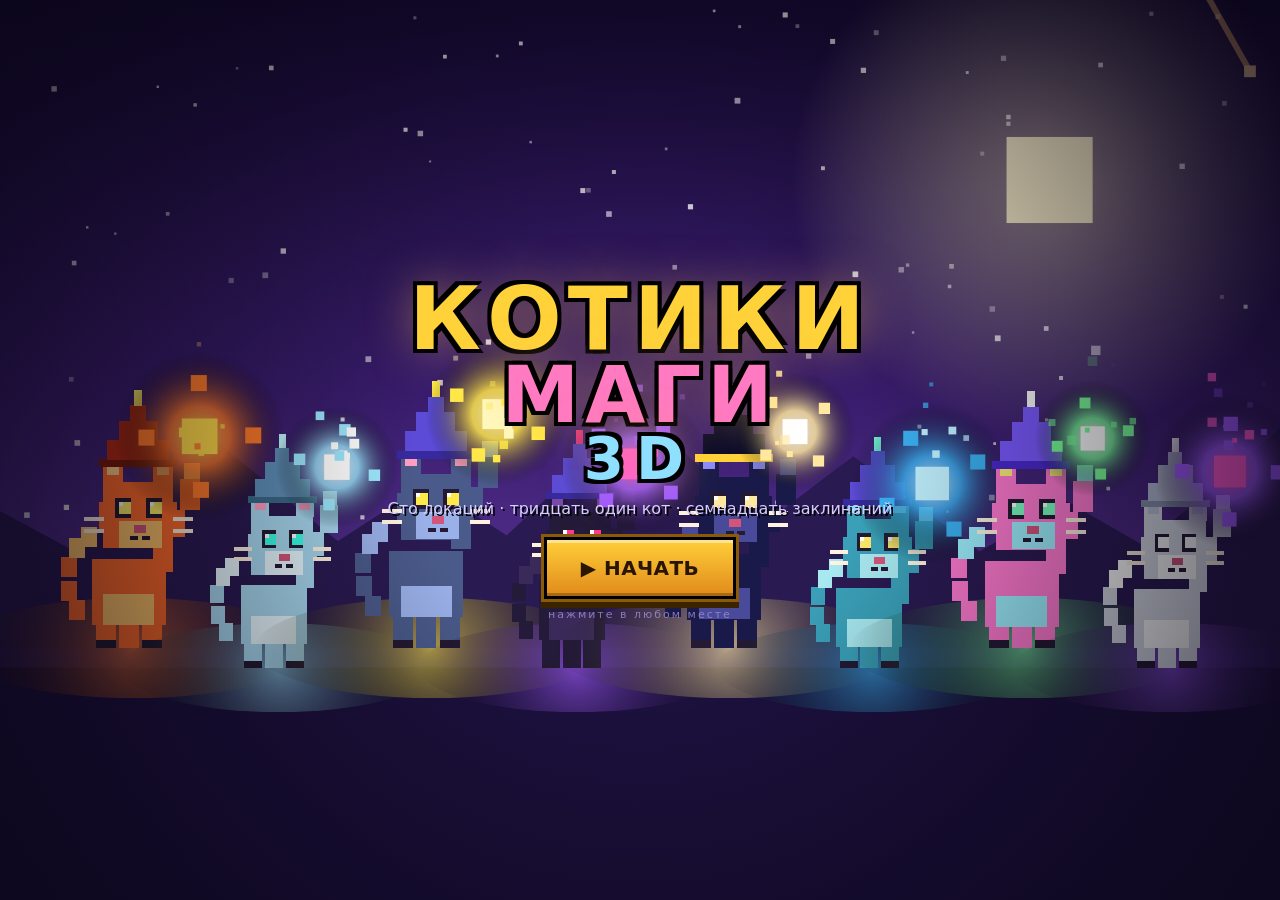
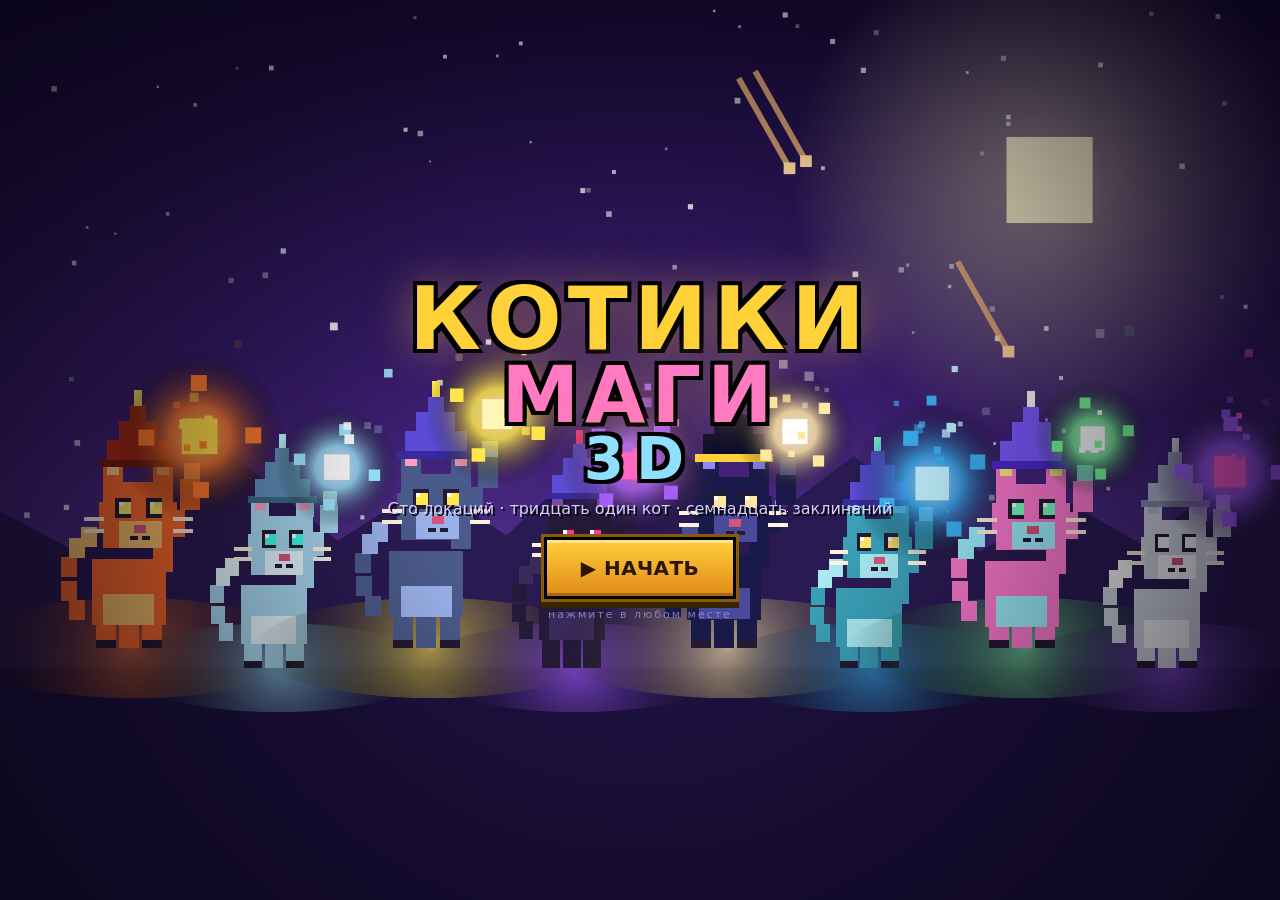
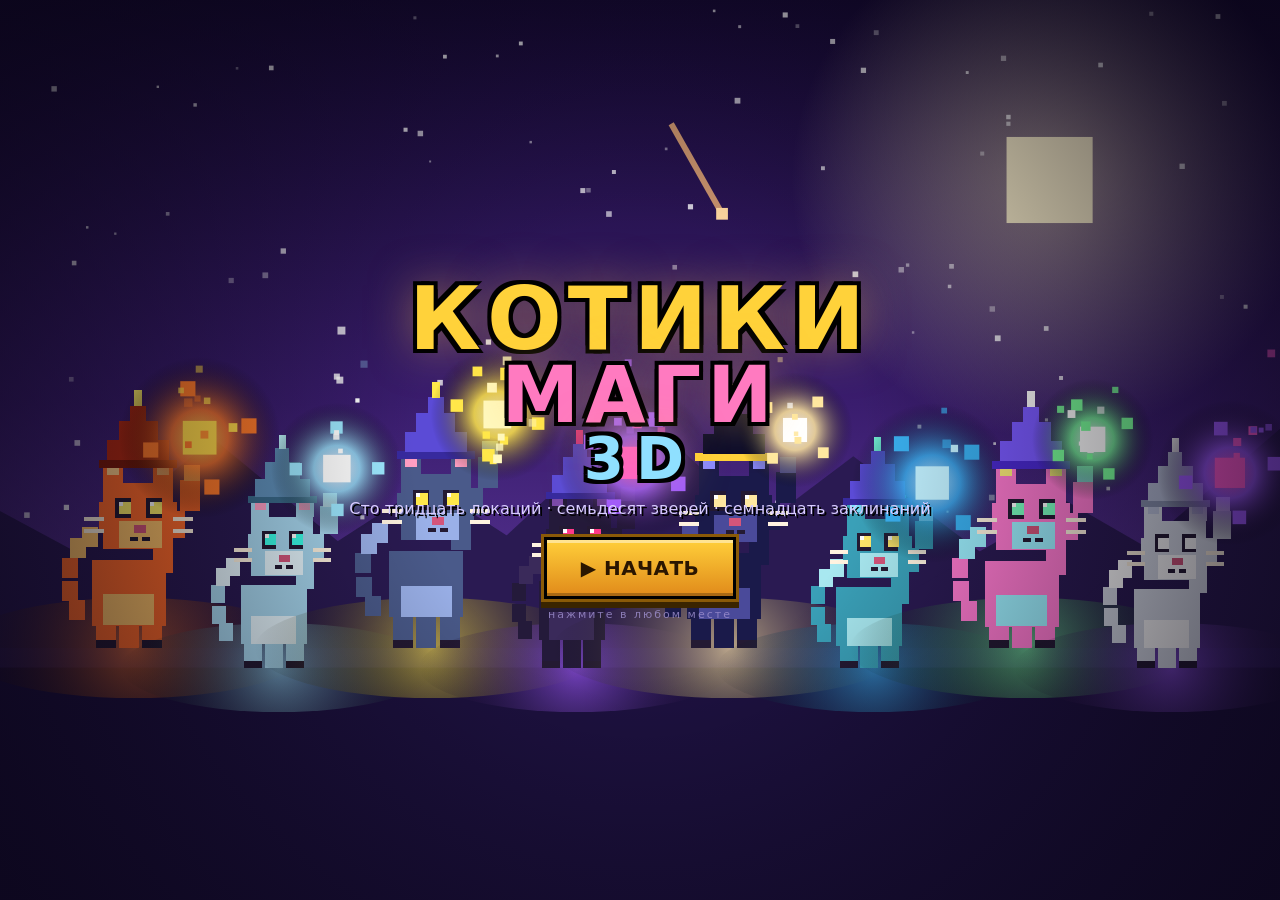
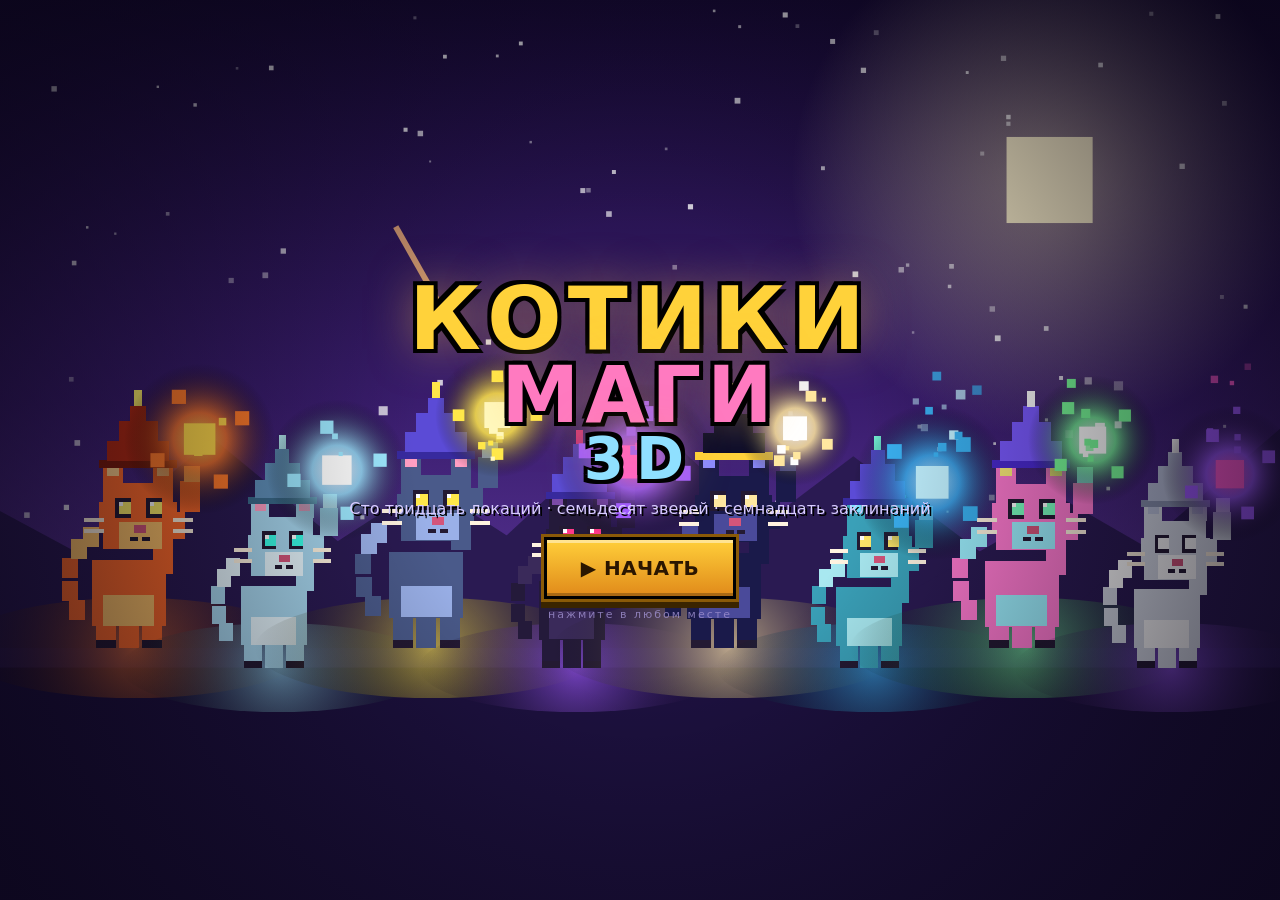
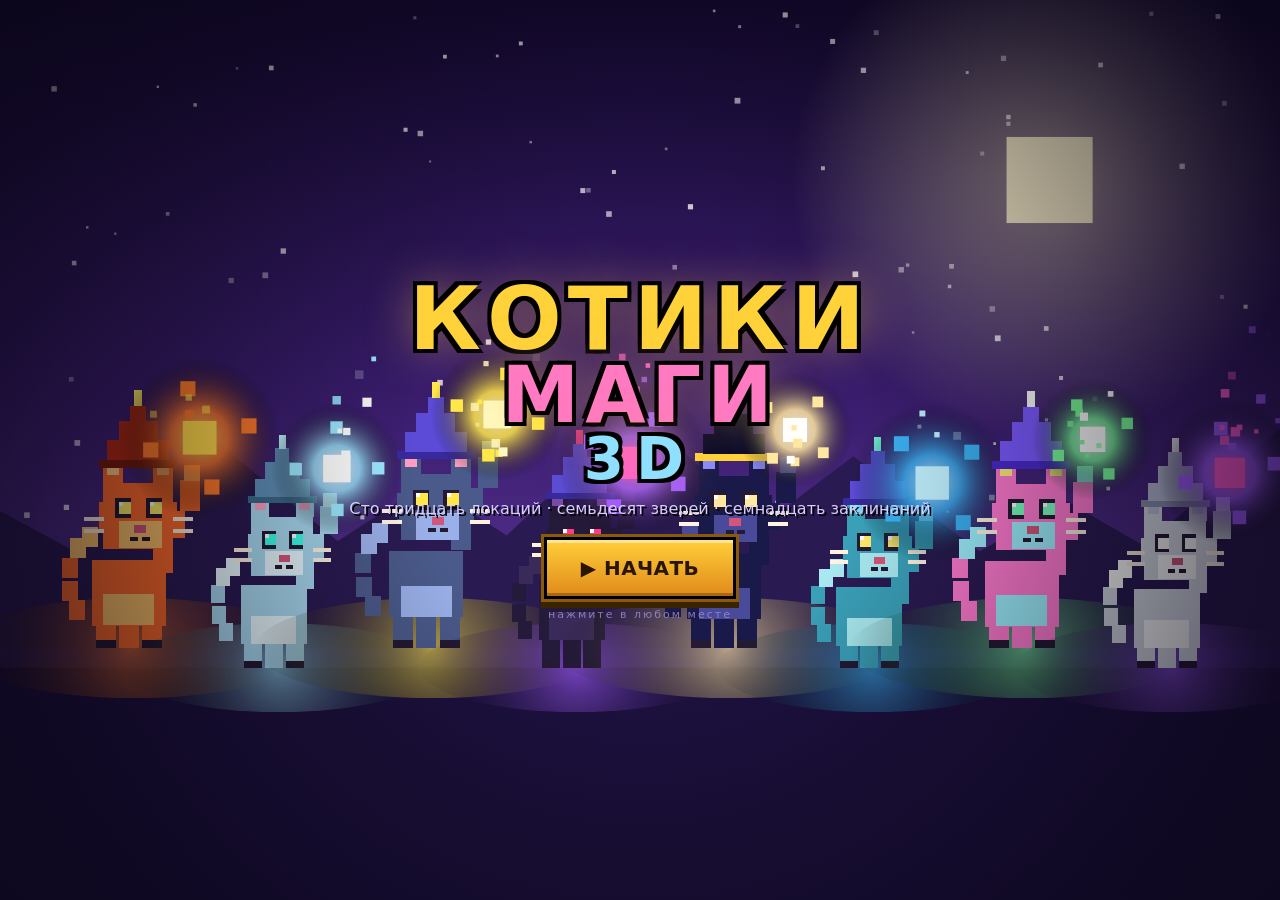
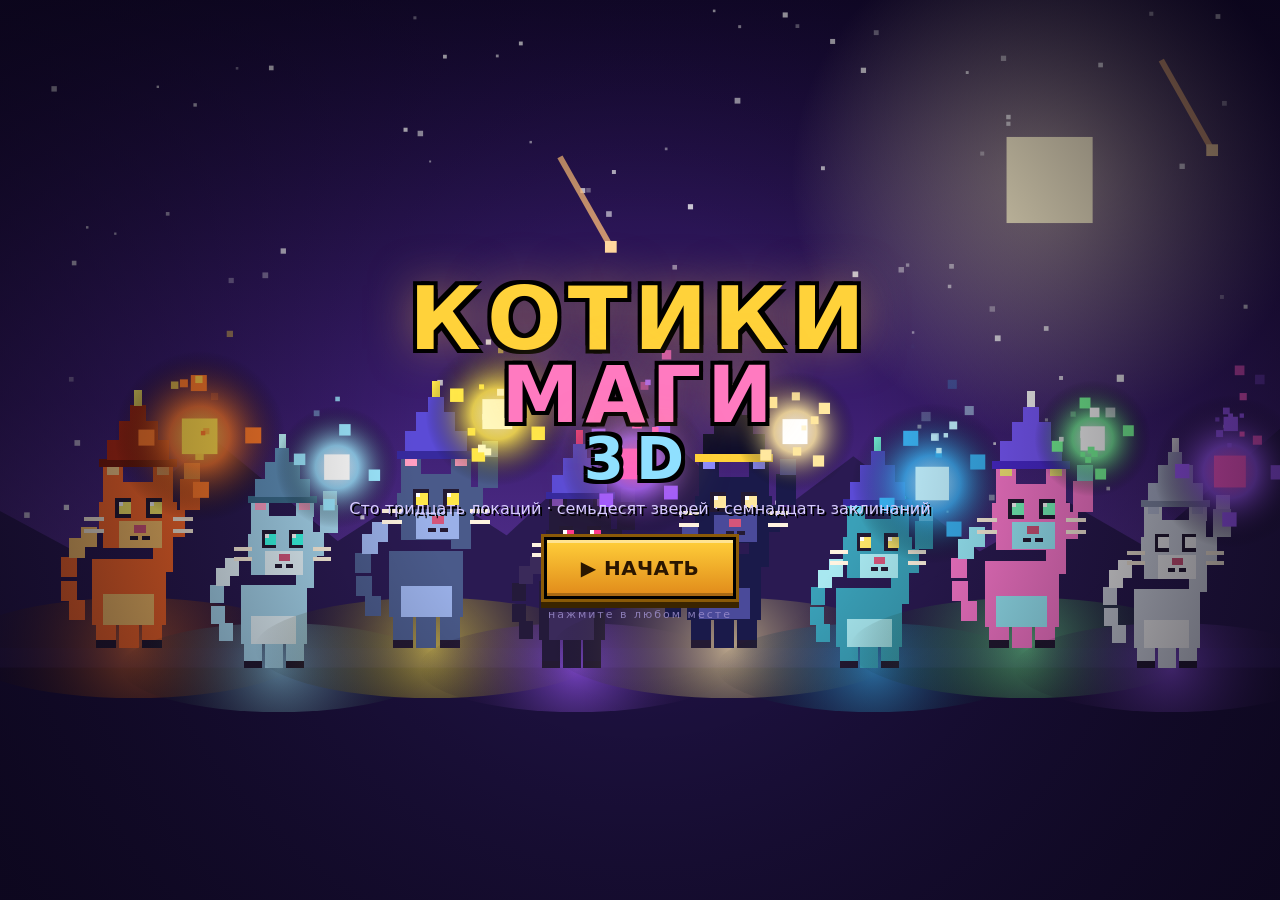
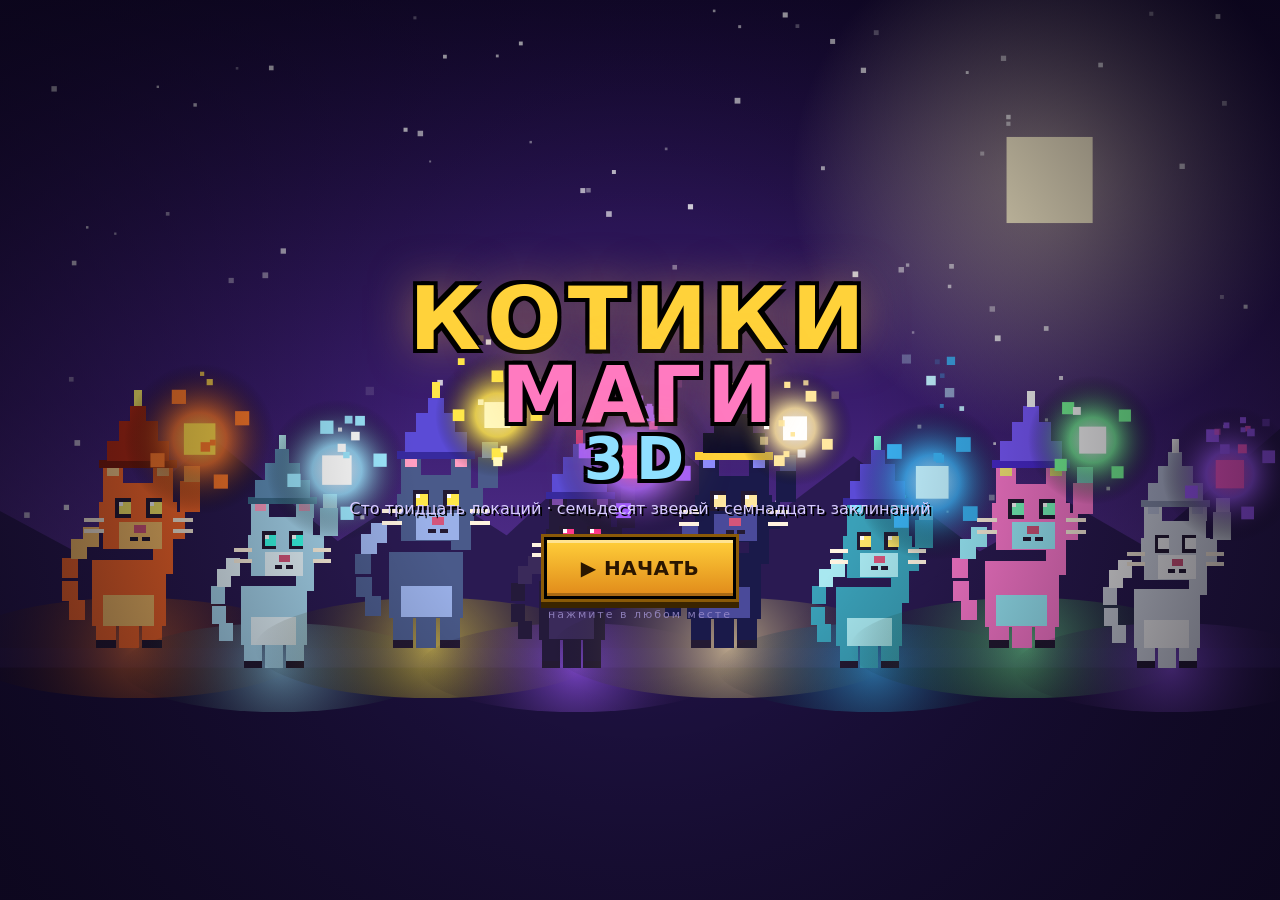
